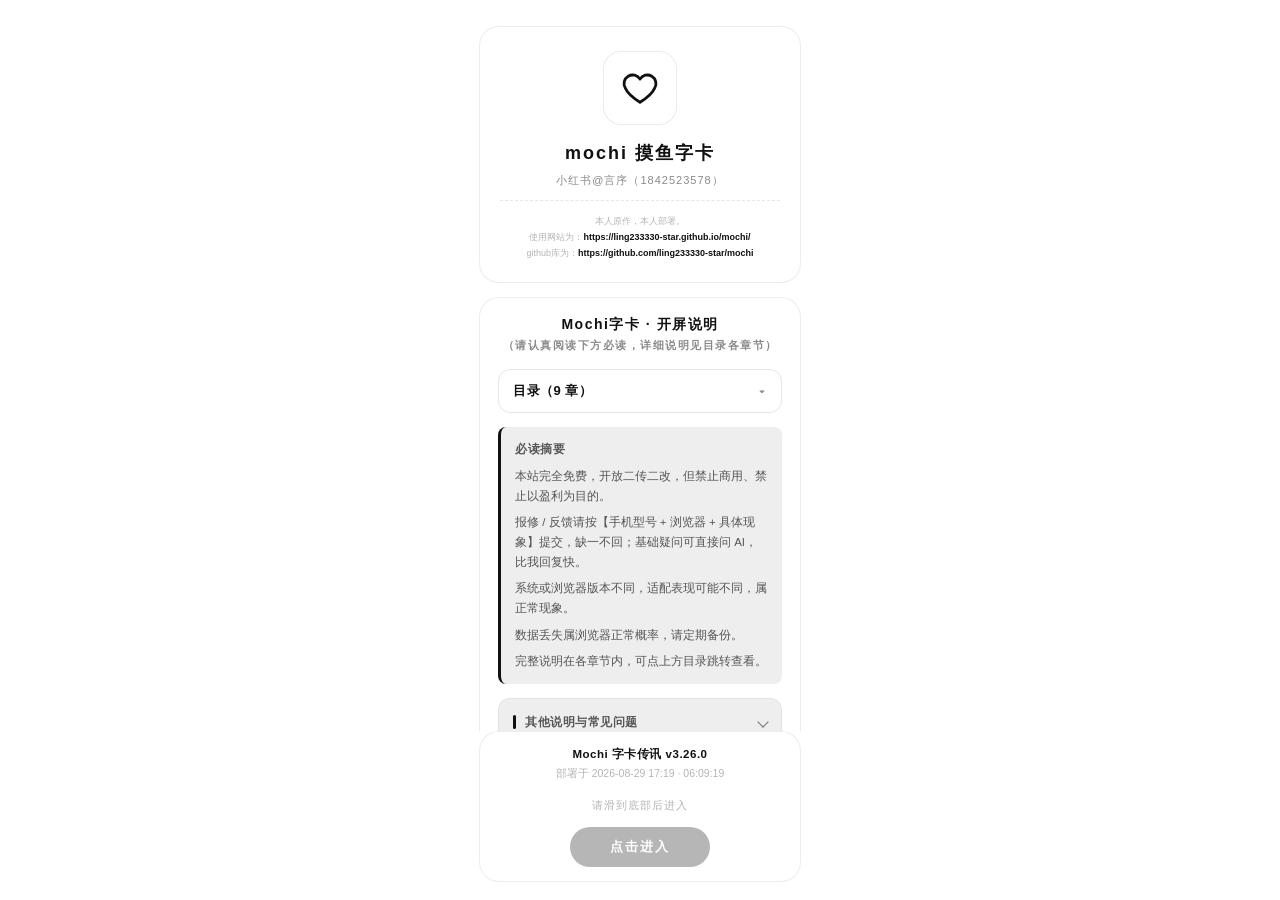
==== index.html @ abe901f8 "初始版本" ====
<!DOCTYPE html>
<html lang="zh-CN">
<head>
<meta charset="UTF-8">
<meta name="viewport" content="width=device-width, initial-scale=1.0, maximum-scale=1.0, user-scalable=no, viewport-fit=cover, interactive-widget=resizes-visual">
<title>Mochi 字卡传讯</title>
<meta name="description" content="情侣专属的摸鱼字卡聊天模拟器">
<meta name="theme-color" content="#111111">
<link rel="manifest" href="./manifest.json">
<!-- v3.5.158：站点图标用带 mochi 字母的 icon-512——Chrome 安卓通知左侧小图标取自站点图标 -->
<link rel="icon" type="image/png" sizes="512x512" href="./icon-512.png">
<link rel="icon" type="image/png" sizes="192x192" href="./icon-192.png">
<link rel="apple-touch-icon" href="./icon-180.png">
<meta name="apple-mobile-web-app-capable" content="yes">
<meta name="mobile-web-app-capable" content="yes">
<meta name="apple-mobile-web-app-status-bar-style" content="black-translucent">
<meta name="apple-mobile-web-app-title" content="Mochi">
<meta name="format-detection" content="telephone=no,address=no,email=no">
<!-- v3.6.x：全局无 Referer——网易云外链（music.163.com/song/media/outer/url）
     对带 Referer 的请求返回 403（防盗链），移动端 WebView/Edge 对
     audio.referrerPolicy 属性支持不完整，页面级 meta 是更可靠的保证 -->
<meta name="referrer" content="no-referrer">
<script>try{if(localStorage.getItem('xy-home-v2:theme-mode')==='dark')document.documentElement.setAttribute('data-theme','dark');}catch(e){}</script>
<style>
* { margin:0; padding:0; box-sizing:border-box; -webkit-tap-highlight-color:transparent; }
:root {
--ink:#111111; --muted:#8a8a8a; --line:#e6e6e6;
--page-bg:#e9e9e9; --page-bg-grad:#f6f6f6;
--phone-bg-a:#ffffff; --phone-bg-b:#f2f2f2; --phone-inset:#e8e8e8;
--card-bg:#ffffff; --card-bg-97:rgba(255,255,255,.97); --card-border:rgba(0,0,0,.1); --card-shadow:rgba(0,0,0,.04);
--input-bg:#ffffff; --input-border:#e0e0e0; --input-focus-border:#999;
--btn-bg:#111111; --btn-ink:#ffffff; --btn-cancel-bg:#eeeeee; --btn-cancel-ink:#555555;
--overlay-bg:rgba(0,0,0,.35); --static-bg:rgba(0,0,0,.04); --track-bg:#e0e0e0;
--hint-ink:#b5b5b5; --soft-ink:#555555; --pill-border:#ddd;
--danger-soft:#fff5f5; --danger-ink:#a32d2d;
--glass-bg:rgba(255,255,255,.92);
--bg-a:#ffffff; --bg-b:#ffffff;
--shadow-strong:rgba(0,0,0,.12);
--desk-font-scale:1;
--desk-card-scale:1;
}
[data-theme="dark"] {
--ink:#f0f0f0; --muted:#8a8a8a; --line:#333333;
--page-bg:#0c0c0c; --page-bg-grad:#1a1a1a;
--phone-bg-a:#1c1c1c; --phone-bg-b:#0e0e0e; --phone-inset:rgba(255,255,255,.08);
--card-bg:#1e1e1e; --card-bg-97:rgba(30,30,30,.97); --card-border:rgba(255,255,255,.1); --card-shadow:rgba(0,0,0,.4);
--input-bg:#2a2a2a; --input-border:#3a3a3a; --input-focus-border:#666;
--btn-bg:#f0f0f0; --btn-ink:#111111; --btn-cancel-bg:#2a2a2a; --btn-cancel-ink:#aaaaaa;
--overlay-bg:rgba(0,0,0,.6); --static-bg:rgba(255,255,255,.06); --track-bg:#3a3a3a;
--hint-ink:#666666; --soft-ink:#aaaaaa; --pill-border:#3a3a3a;
--danger-soft:rgba(163,45,45,.18); --danger-ink:#ef9a9a;
--glass-bg:rgba(30,30,30,.92);
--bg-a:#1c1c1c; --bg-b:#0e0e0e;
--shadow-strong:rgba(0,0,0,.5);
}
html,body { overflow-x:hidden;
min-height:100vh;
font-family:'PingFang SC','Microsoft YaHei',-apple-system,sans-serif;
background:radial-gradient(80% 60% at 50% 0%, var(--page-bg-grad) 0%, transparent 60%), var(--page-bg);
display:flex; align-items:center; justify-content:center;
color:var(--ink);
-webkit-text-size-adjust:100%; text-size-adjust:100%;
overscroll-behavior:none;
}
body {
height:100vh;
overflow: hidden;
padding-top: calc(env(safe-area-inset-top) + 20px);
padding-bottom: env(safe-area-inset-bottom);
padding-left:24px;
padding-right:24px;
box-sizing:border-box;
margin:0;
}
.splash {
position:fixed; inset:0; z-index:999;
background:var(--card-bg);
display:flex; flex-direction:column; align-items:center;
transition:opacity .4s ease;
}
.splash.hide { opacity:0; pointer-events:none; display:none; }
.splash-box {
flex:1; min-height:0; width:100%; overflow-y:auto;
display:flex; flex-direction:column; align-items:center;
box-sizing:border-box; text-align:center; padding:26px 20px 12px;
scrollbar-width:none; -ms-overflow-style:none;
}
.splash-box::-webkit-scrollbar { display:none; }
.splash-brandcard {
width:min(322px, 100%); box-sizing:border-box;
padding:24px 20px 20px;
background:var(--card-bg); border:1px solid rgba(0,0,0,.07);
border-radius:20px;
display:flex; flex-direction:column; align-items:center;
animation:splash-fade-up .6s ease .04s backwards;
}
.splash-brandcard .splash-logo {
width:74px; height:74px; margin:0 auto 16px;
border-radius:18px;
background:var(--card-bg); border:1px solid rgba(0,0,0,.08);
display:flex; align-items:center; justify-content:center;
animation:splash-pop .7s ease .1s backwards;
}
.splash-logo svg { width:38px; height:38px; }
.splash-title { font-size:18px; font-weight:800; letter-spacing:2px; color:var(--ink); }
.splash-brand { margin-top:8px; font-size:11px; color:var(--muted); letter-spacing:1px; }
.splash-source { margin-top:12px; padding-top:12px; border-top:1px dashed var(--line); text-align:center; width:100%; }
.splash-source-line { font-size:9px; color:var(--hint-ink); line-height:1.8; letter-spacing:0; white-space:nowrap; }
.splash-source-url { color:var(--ink); font-weight:600; }
.splash-footcard {
width:min(322px, 100%); box-sizing:border-box;
padding:14px 18px calc(14px + var(--mochi-safe-bottom,env(safe-area-inset-bottom,0px)));
background:var(--card-bg); border:1px solid rgba(0,0,0,.07);
border-radius:20px;
display:flex; flex-direction:column; align-items:center;
margin-bottom:calc(var(--mochi-safe-bottom,env(safe-area-inset-bottom,0px)) + 18px);
animation:splash-fade-up .6s ease .4s backwards;
}
.splash-ver {
display:flex; flex-direction:column; align-items:center; gap:3px;
line-height:1.5;
}
.splash-ver .sv-app { font-size:11.5px; font-weight:700; color:var(--ink); letter-spacing:.5px; }
.splash-ver .sv-deploy { font-size:10.5px; color:var(--hint-ink); }
.splash-notice {
margin:14px auto 0; width:min(322px, 100%); text-align:left;
background:var(--card-bg); border:1px solid rgba(0,0,0,.07);
border-radius:20px; padding:18px 18px 20px;
animation:splash-fade-up .6s ease .32s backwards;
}
.splash-notice-title { font-size:14px; font-weight:800; color:var(--ink); text-align:center; margin-bottom:5px; letter-spacing:1.5px; }
.splash-notice-sub { font-size:10.5px; font-weight:600; color:var(--muted); text-align:center; margin-bottom:16px; letter-spacing:1.5px; }
.splash-notice-list p { font-size:11.5px; line-height:1.75; color:var(--soft-ink); }
.splash { --sp-ink:#111111; --sp-soft:rgba(17,17,17,.07); }
[data-theme="dark"] .splash { --sp-ink:#e8e8e8; --sp-soft:rgba(255,255,255,.09); }
.splash-tip {
margin:0 0 12px; padding:10px 14px 11px 16px;
background:var(--sp-soft); border-left:3px solid var(--sp-ink); border-radius:8px;
}
.splash-tip p { color:var(--soft-ink); line-height:1.75; }
.splash-tip p + p { margin-top:6px; }
.splash-tip .splash-tip-h { color:var(--ink); font-weight:800; font-size:12px; }
.splash-summary {
margin:0 0 14px; padding:12px 14px 13px 14px;
background:var(--sp-soft); border-left:3px solid var(--sp-ink); border-radius:8px;
}
.splash-summary-title { font-size:12px; font-weight:800; color:var(--ink); margin-bottom:7px; letter-spacing:.6px; }
.splash-summary p { font-size:11.5px; line-height:1.75; color:var(--soft-ink); }
.splash-summary p + p { margin-top:6px; }
.splash-sec-wrap { counter-reset: notice; }
.splash-sec-wrap + .splash-sec-wrap { margin-top:12px; }
.splash-toc {
margin:0 0 14px;
border:1px solid var(--line); border-radius:12px; overflow:hidden;
background:var(--card-bg);
}
.splash-toc-head {
display:flex; align-items:center; justify-content:space-between; gap:8px;
width:100%; padding:12px 14px;
font-size:13px; font-weight:800; letter-spacing:.5px;
color:var(--ink); background:transparent; border:0; text-align:left;
cursor:pointer; user-select:none; -webkit-tap-highlight-color:transparent;
transition:background .2s ease;
}
.splash-toc-head:active { background:var(--sp-soft); }
.splash-toc-chev {
display:inline-block; width:auto; padding:2px 2px 0; text-align:center;
font-size:11px; line-height:1; color:var(--muted); transition:transform .25s ease;
}
.splash-toc.open .splash-toc-chev { transform:rotate(180deg); }
.splash-toc-body { display:none; border-top:1px solid var(--line); counter-reset: toc; }
.splash-toc.open .splash-toc-body { display:block; }
.splash-toc-chip {
display:flex; align-items:center; gap:10px;
width:100%; padding:11px 14px;
font-size:12px; font-weight:700; line-height:1.2; letter-spacing:.4px;
color:var(--muted); background:transparent; border:0; border-bottom:1px solid var(--line);
text-align:left; cursor:pointer; user-select:none; -webkit-tap-highlight-color:transparent;
transition:color .2s ease, background .2s ease;
}
.splash-toc-chip::before {
counter-increment:toc; content:counter(toc, decimal-leading-zero);
display:inline-block; min-width:20px;
font-size:10px; font-weight:800; letter-spacing:0; color:var(--hint-ink);
font-variant-numeric:tabular-nums;
}
.splash-toc-chip:last-child { border-bottom:0; }
.splash-toc-chip:active { background:var(--sp-soft); }
.splash-toc-chip.active { color:var(--ink); font-weight:800; background:var(--sp-soft); }
.splash-toc-chip.active::before { color:var(--sp-ink); }
.splash-sec-collapsible {
border-radius:12px; overflow:hidden;
background:var(--sp-soft); border:1px solid rgba(0,0,0,.05);
scroll-margin-top:10px; }
[data-theme="dark"] .splash-sec-collapsible { border-color:rgba(255,255,255,.06); }
.splash-sec-collapsible .splash-sec {
margin:0; padding:13px 14px; cursor:pointer; user-select:none; -webkit-tap-highlight-color:transparent;
}
.splash-sec-collapsible .splash-sec::after {
content:""; margin-left:auto;
width:7px; height:7px; border-right:1.5px solid var(--sp-ink);
border-bottom:1.5px solid var(--sp-ink);
transform:rotate(-45deg); transition:transform .2s ease;
flex-shrink:0; opacity:.55;
}
.splash-sec-collapsible.is-collapsed .splash-sec-content { display:none; }
.splash-sec-collapsible:not(.is-collapsed) .splash-sec::after { transform:rotate(45deg); }
.splash-sec-collapsible .splash-sec-content {
padding:4px 16px 14px;
background:var(--card-bg);
border-top:1px solid rgba(127,127,127,.1);
}
.splash-sec {
display:flex; align-items:center; gap:9px;
margin-bottom:9px; font-size:13px; font-weight:800; color:var(--ink); letter-spacing:.5px;
}
.splash-sec::before { content:""; width:3px; height:14px; border-radius:2px; background:var(--sp-ink); flex-shrink:0; }
.splash-sub { margin:12px 0 6px; font-size:11.5px; font-weight:800; color:var(--ink); letter-spacing:.5px; }
.splash-item { counter-increment:notice; position:relative; padding-left:23px; margin-bottom:9px; line-height:1.75; }
.splash-item:last-child { margin-bottom:0; }
.splash-item::before {
content:counter(notice);
position:absolute; left:0; top:2px;
min-width:17px; height:17px; line-height:16px; text-align:center;
box-sizing:border-box; padding:0 2px; border-radius:9px;
background:var(--sp-soft); color:var(--sp-ink);
font-size:10px; font-weight:800;
}
.splash-bullet { position:relative; padding-left:23px; margin-bottom:6px; line-height:1.7; }
.splash-bullet::before {
content:"·"; position:absolute; left:8px; top:-1px;
font-size:15px; font-weight:800; color:var(--sp-ink); line-height:1.6;
}
.splash-enter {
display:inline-block; margin-top:14px; padding:11px 40px;
background:var(--btn-bg); color:var(--btn-ink); font-size:13px; font-weight:700;
border-radius:99px; letter-spacing:2px; cursor:pointer;
-webkit-tap-highlight-color:transparent; user-select:none;
box-shadow:0 3px 10px rgba(0,0,0,.12);
transition:opacity .35s ease, transform .12s ease;
}
.splash-enter:active { opacity:.75; transform:scale(.97); }
.splash-enter.is-disabled { opacity:.3; box-shadow:none; pointer-events:none; }
.splash-enter[hidden] { display:none; }
.splash-enter-hint {
margin-top:16px; font-size:11px; color:var(--hint-ink); letter-spacing:1px;
}
.splash-enter-hint[hidden] { display:none; }
.splash-btns {
display:flex; align-items:center; justify-content:center; gap:10px;
margin-top:14px;
}
.splash-btns .splash-enter { margin-top:0; }
.splash-loading {
margin-top:16px; font-size:12px; color:var(--hint-ink); letter-spacing:1px;
}
.splash-loading[hidden] { display:none; }
@keyframes splash-pop {
0% { transform:scale(.8); opacity:0; }
100% { transform:scale(1); opacity:1; }
}
@keyframes splash-fade-up {
0% { opacity:0; transform:translateY(14px); }
100% { opacity:1; transform:translateY(0); }
}
.phone {
box-sizing:border-box;
width:390px; max-width:100vw; flex-shrink:0; position:relative;
height:min(844px, calc(100dvh - 48px));
height:min(844px, calc(100vh - 48px));
border-radius:44px; padding:16px 18px 18px;
display:flex; flex-direction:column; overflow:hidden;
box-shadow:0 30px 70px rgba(0,0,0,.1), inset 0 0 0 1px var(--phone-inset);
background:
linear-gradient(168deg, var(--bg-a, #ffffff) 0%, var(--bg-b, #f2f2f2) 100%);
}
@media (max-width: 900px) {
html, body { padding:0; min-height:100vh; min-height:100svh; min-height:100dvh; }
.phone {
box-sizing:border-box;
width:100vw; height:100vh; height:100svh; height:100dvh;
border-radius:0; box-shadow:none;
padding:0 18px 18px;
}
.statusbar {
padding-top:max(calc(14px + env(safe-area-inset-top, 0px)), 14px);
padding-bottom:10px;
}
}
html.force-mobile, html.force-mobile body { padding:0; min-height:100vh; min-height:100svh; min-height:100dvh; }
html.force-mobile .phone {
box-sizing:border-box;
width:100vw; height:100vh; height:100svh; height:100dvh;
border-radius:0; box-shadow:none;
padding:0 18px 18px;
}
html.force-mobile .statusbar {
padding-top:max(calc(14px + env(safe-area-inset-top, 0px)), 14px);
padding-bottom:10px;
}
html.force-mobile .phone input:not([readonly]):not([type="checkbox"]):not([type="radio"]):not([type="range"]):not([type="file"]):not([type="color"]):not([type="hidden"]):not([type="date"]):not([type="time"]):not([type="datetime-local"]):not([type="month"]):not([type="week"]):not([type="button"]):not([type="submit"]):not([type="reset"]),
html.force-mobile .phone textarea:not([readonly]),
html.force-mobile .phone select,
html.force-mobile .phone [contenteditable="true"] { font-size:16px; }
html.force-mobile, html.force-mobile body, html.force-mobile * { touch-action: manipulation; }
html.force-mobile, html.force-mobile body, html.force-mobile .phone, html.force-mobile img { -webkit-touch-callout:none; }
html.force-mobile .tabbar { margin-bottom:var(--mochi-safe-bottom,env(safe-area-inset-bottom,0px)); }
html.force-mobile .phone .page.full .chat-input-row {
margin: 0; border-radius: 0;
border-left: none; border-right: none; border-bottom: none;
padding-left: 12px; padding-right: 12px; padding-top: 10px;
padding-bottom: calc(10px + var(--mochi-safe-bottom,env(safe-area-inset-bottom,0px)));
}
html.force-mobile .phone .page.full .chat-head { padding-top: calc(10px + env(safe-area-inset-top, 0px)); }
html.force-mobile .phone .page.full { padding-bottom: 0; }
html.force-mobile #page-chat { background: var(--page-bg-grad); }
html.force-mobile button, html.force-mobile .app, html.force-mobile .set-row,
html.force-mobile .tab, html.force-mobile .msg, html.force-mobile .feed-post,
html.force-mobile .mail-item { -webkit-tap-highlight-color:transparent; }
html.force-mobile .page-slide,
html.force-mobile .deco-widget, html.force-mobile .mini-card, html.force-mobile .checkin,
html.force-mobile .weekend-box, html.force-mobile .music-widget,
html.force-mobile .memo-card, html.force-mobile .mood-card, html.force-mobile .week-card,
html.force-mobile .desk-period, html.force-mobile .app-grid, html.force-mobile .mini-row { zoom:1; }
.fs-active .phone, .fs-css-active .phone {
width:100vw; height:100vh; height:100svh; height:100dvh;
max-width:none; border-radius:0; box-shadow:none;
padding:0 18px 18px;
}
@media (display-mode: fullscreen) {
.phone {
width:100vw; height:100vh; height:100svh; height:100dvh;
max-width:none; border-radius:0; box-shadow:none;
padding:0 18px 18px;
}
}
html.ios-vv-fit:not(.ios-pwa-standalone) .phone,
html.tablet.ios-vv-fit:not(.ios-pwa-standalone) .phone { height:var(--mochi-ios-h, 100dvh); }
.ios-pwa-standalone .phone,
html.tablet.ios-pwa-standalone .phone { height:100vh; }
html.ios-pwa-standalone,
html.ios-pwa-standalone body { background: var(--bg-b); }
@media (display-mode: standalone) {
html, body { background: var(--bg-b); }
}
@media (max-width: 900px) {
.phone input:not([readonly]):not([type="checkbox"]):not([type="radio"]):not([type="range"]):not([type="file"]):not([type="color"]):not([type="hidden"]):not([type="date"]):not([type="time"]):not([type="datetime-local"]):not([type="month"]):not([type="week"]):not([type="button"]):not([type="submit"]):not([type="reset"]),
.phone textarea:not([readonly]),
.phone select,
.phone [contenteditable="true"] {
font-size:16px;
}
html, body, * { touch-action: manipulation; }
html, body, .phone, img { -webkit-touch-callout:none; }
}
@media (max-width: 900px) {
.tabbar {
margin-bottom:var(--mochi-safe-bottom,env(safe-area-inset-bottom,0px));
}
.phone .page.full .chat-input-row {
margin: 0;
border-radius: 0;
border-left: none; border-right: none; border-bottom: none;
padding-left: 12px; padding-right: 12px;
padding-top: 10px;
padding-bottom: calc(10px + var(--mochi-safe-bottom,env(safe-area-inset-bottom,0px)));
}
.phone .page.full .chat-head { padding-top: calc(10px + env(safe-area-inset-top, 0px)); }
.phone .page.full { padding-bottom: 0; }
#page-chat { background: var(--page-bg-grad); }
}
@media (display-mode: fullscreen) {
.phone .page.full .chat-head { padding-top: max(env(safe-area-inset-top, 0px), 12px); }
.phone .page.full .gs-title, .phone .page.full .card-tabs,
.phone .page.full .div-h-title, .phone .page.full .stats-top-name { padding-top: max(env(safe-area-inset-top, 0px), 12px); }
}
.fs-active .phone .page.full .chat-head { padding-top: max(env(safe-area-inset-top, 0px), 12px); }
.fs-active .phone .page.full .gs-title, .fs-active .phone .page.full .card-tabs,
.fs-active .phone .page.full .div-h-title, .fs-active .phone .page.full .stats-top-name { padding-top: max(env(safe-area-inset-top, 0px), 12px); }
@media (max-width: 900px) {
.ios-fs-active .phone { padding-top: max(env(safe-area-inset-top, 0px), 12px); }
.ios-fs-active .phone .statusbar { display: none; }
}
@media (max-width: 900px) {
.fs-css-active .phone { padding-top: max(env(safe-area-inset-top, 0px), 12px); }
}
html.tablet body { padding:0; }
html.tablet .phone {
width:min(640px, 100vw); max-width:none; flex-shrink:0;
height:100vh; height:100svh; height:100dvh;
border-radius:0; box-shadow:none;
padding:0 18px 18px;
}
html.tablet .phone.no-statusbar { padding:0; }
html.tablet .statusbar {
padding-top:max(calc(14px + env(safe-area-inset-top, 0px)), 14px);
padding-bottom:10px;
}
html.tablet.fs-active .phone, html.tablet.fs-css-active .phone { width:100vw; max-width:none; }
@media (display-mode: fullscreen) { html.tablet .phone { width:100vw; max-width:none; } }
html.tablet.ios-fs-active .phone { padding-top:max(env(safe-area-inset-top, 0px), 12px); }
html.tablet .phone .page.full .chat-input-row {
margin:0; border-radius:0;
border-left:none; border-right:none; border-bottom:none;
padding-left:12px; padding-right:12px;
padding-top:10px;
padding-bottom:calc(10px + var(--mochi-safe-bottom,env(safe-area-inset-bottom,0px)));
}
html.tablet .phone .page.full .chat-head { padding-top:calc(10px + env(safe-area-inset-top, 0px)); }
html.tablet .phone .page.full { padding-bottom:0; }
html.tablet #page-chat { background:var(--page-bg-grad); }
html.tablet .tabbar { margin-bottom:var(--mochi-safe-bottom,env(safe-area-inset-bottom,0px)); }
html.tablet .page-slide { zoom:1; }
html.tablet .deco-widget, html.tablet .mini-card, html.tablet .checkin,
html.tablet .weekend-box, html.tablet .music-widget, html.tablet .memo-card,
html.tablet .mood-card, html.tablet .week-card, html.tablet .desk-period, html.tablet .app-grid, html.tablet .mini-row { zoom:1; }
html.tablet .app .app-ico { width:64px; height:64px; }
html.tablet .app .app-name { font-size:12px; }
html.tablet .msg:not(.msg-ask):not(.msg-center) { max-width:70%; }
html.tablet .modal { width:min(320px, 82vw); }
html.tablet .phone input:not([readonly]):not([type="checkbox"]):not([type="radio"]):not([type="range"]):not([type="file"]):not([type="color"]):not([type="hidden"]):not([type="date"]):not([type="time"]):not([type="datetime-local"]):not([type="month"]):not([type="week"]):not([type="button"]):not([type="submit"]):not([type="reset"]),
html.tablet .phone textarea:not([readonly]),
html.tablet .phone select,
html.tablet .phone [contenteditable="true"] { font-size:16px; }
html.tablet, html.tablet * { touch-action:manipulation; }
html.tablet body, html.tablet .phone, html.tablet img { -webkit-touch-callout:none; }
@media (orientation: landscape) and (min-width: 1024px) {
html.tablet .phone { width:min(820px, 100vw); }
html.tablet .msg:not(.msg-ask):not(.msg-center) { max-width:min(70%, 460px); }
html.tablet .modal { width:min(360px, 82vw); }
}
.cc-import-progress {
position:fixed; inset:0; z-index:99999;
background:rgba(0,0,0,.45);
display:flex; align-items:center; justify-content:center;
}
.cc-import-progress[hidden] { display:none; }
.cc-ip-box {
width:min(280px, 84vw); background:var(--card-bg); border-radius:18px;
padding:22px 20px 18px; text-align:center;
box-shadow:0 20px 50px rgba(0,0,0,.18);
}
.cc-ip-title { font-size:15px; font-weight:700; margin-bottom:12px; }
.cc-ip-bar {
height:8px; border-radius:99px; background:var(--track-bg); overflow:hidden; margin:14px 0 10px;
}
.cc-ip-fill {
height:100%; width:0%; border-radius:99px; background:var(--btn-bg);
transition:width .25s ease;
}
.cc-ip-sub { font-size:12px; color:var(--muted); min-height:16px; }
@media (max-width: 900px) {
button, .app, .set-row, .tab, .msg, .feed-post, .mail-item {
-webkit-tap-highlight-color:transparent;
}
}
body.scroll-lock { overflow:hidden; }
body.scroll-lock .page { overflow:hidden; }
.ce-box {
white-space:pre-wrap; word-break:break-word; outline:none;
caret-color:var(--ink); line-height:1.5;
}
.ce-box:empty::before {
content:attr(data-ph); color:var(--hint-ink); pointer-events:none;
}
input.ce-ghost, textarea.ce-ghost {
position:absolute; width:1px !important; height:1px !important; opacity:0;
pointer-events:none; padding:0; border:0;
}
#tc-mask, #call-mask, #feed-notice-panel, #poke-card, #emoji-panel, #chat-ask-panel, #qa-mask {
overscroll-behavior:contain;
}
.glass {
background: var(--glass-bg);
border: 1px solid var(--card-border);
box-shadow: 0 2px 8px var(--card-shadow);
}
.app-ico svg, .deco-avatar .ring svg, .chat-item .av svg, .chat-search svg,
.ch-back svg, .set-row .ico svg, .set-row .arrow svg, .msg-av svg,
.mw-btn, .mw-heart {
stroke: var(--ink);
}
.mw-bars { fill: var(--ink); }
.statusbar {
display:flex; align-items:center; justify-content:space-between;
padding:4px 4px 12px; font-size:13px; font-weight:600; z-index:2;
}
.statusbar .brand { font-weight:800; letter-spacing:.5px; }
.statusbar .sb-right { display:flex; align-items:center; gap:8px; }
.statusbar .icons { display:flex; gap:6px; align-items:center; }
.page { flex:1; display:flex; flex-direction:column; overflow-y:auto; z-index:2; padding-bottom:4px; }
.page[hidden] { display:none; }
.app[hidden] { display:none !important; }
.modal-mask {
position:absolute; inset:0; z-index:90;
background:var(--overlay-bg);
display:flex; align-items:center; justify-content:center;
}
.modal-mask[hidden] { display:none; }
.modal {
width:min(272px, 82vw);
max-height: min(78vh, calc(100% - 24px));
overflow-y:auto;
background:var(--card-bg-97);
border:1px solid var(--card-border);
border-radius:22px; padding:18px 18px 16px;
box-shadow:0 20px 50px var(--shadow-strong);
}
.modal-title { font-size:15px; font-weight:700; margin-bottom:12px; }
.modal-input {
width:100%; border:1px solid var(--input-border); border-radius:12px;
padding:10px 12px; font-size:14px; font-family:inherit;
outline:none; background:var(--input-bg); color:var(--ink);
}
.modal-input:focus { border-color:var(--input-focus-border); }
.modal-input[hidden] { display:none; }
.modal-textarea {
width:100%; border:1px solid var(--input-border); border-radius:12px;
padding:10px 12px; font-size:13px; font-family:inherit;
outline:none; background:var(--input-bg); color:var(--ink);
resize:vertical; min-height:64px; line-height:1.6;
}
.modal-textarea[hidden] { display:none; }
.modal-textarea:focus { border-color:var(--input-focus-border); }
.modal-textarea.ce-box {
max-height:38vh;
overflow-y:auto;
-webkit-overflow-scrolling:touch;
overscroll-behavior:contain;
}
.modal, .modal-textarea.ce-box {
scrollbar-width:none; -ms-overflow-style:none;
}
.modal::-webkit-scrollbar, .modal-textarea.ce-box::-webkit-scrollbar { display:none; }
.modal.modal--big { width:min(330px, 94vw); }
.modal.modal--big .modal-textarea,
.modal.modal--big .modal-textarea.ce-box { max-height:52vh; }
.modal-swatches { display:flex; flex-wrap:wrap; gap:12px; margin-top:4px; }
.modal-swatches[hidden] { display:none; }
.modal-pills { display:flex; flex-wrap:wrap; gap:8px; margin-top:4px; }
.modal-pills[hidden] { display:none; }
.modal-slider { margin-top:6px; }
.modal-slider[hidden] { display:none; }
.ms-head { display:flex; justify-content:space-between; align-items:center; margin-bottom:2px; }
.ms-label { font-size:12px; color:var(--muted); }
.ms-val { font-size:13px; font-weight:700; color:var(--ink); min-width:40px; text-align:right; }
.ms-range {
width:100%; margin:6px 0; -webkit-appearance:none; appearance:none;
height:4px; border-radius:99px; background:var(--track-bg); outline:none;
}
.ms-range::-webkit-slider-thumb {
-webkit-appearance:none; appearance:none; width:22px; height:22px; border-radius:50%;
background:var(--btn-bg); border:3px solid var(--card-bg); box-shadow:0 1px 5px rgba(0,0,0,.3); cursor:pointer;
}
.ms-range::-moz-range-thumb {
width:16px; height:16px; border-radius:50%; background:var(--btn-bg);
border:3px solid var(--card-bg); box-shadow:0 1px 5px rgba(0,0,0,.3); cursor:pointer;
}
.ms-preview {
display:flex; align-items:center; gap:12px; margin-top:10px;
padding:10px 14px; background:var(--static-bg); border-radius:14px;
}
.ms-preview[hidden] { display:none; }
.ms-ico {
width:52px; height:52px; flex-shrink:0;
background:var(--glass-bg); border:1px solid var(--card-border);
box-shadow:0 3px 8px rgba(0,0,0,.08);
}
.ms-preview-txt { font-size:12px; color:var(--muted); }
.pill {
padding:8px 16px; font-size:13px; border-radius:99px;
border:1px solid var(--pill-border); background:var(--card-bg); color:var(--soft-ink);
cursor:pointer; font-family:inherit; font-weight:600;
}
.pill.on { background:var(--card-bg); color:var(--ink); border-color:var(--btn-bg); }
.sw {
width:42px; height:42px; border-radius:50%; cursor:pointer;
border:2px solid transparent; box-shadow:0 2px 6px rgba(0,0,0,.1);
}
.sw:hover { transform:scale(1.1); }
.sw.on { border-color:var(--ink); }
.modal-custom {
display:block; margin:12px auto 0; padding:6px 18px;
font-size:12px; color:var(--muted); background:transparent;
border:1px solid var(--pill-border); border-radius:99px; cursor:pointer; font-family:inherit;
}
.modal-custom:hover { color:var(--ink); border-color:#bbb; }
.modal-custom.on { color:var(--ink); border-color:var(--ink); }
.modal-custom[hidden] { display:none; }
.modal-btns { display:flex; gap:10px; margin-top:16px; }
.modal-btn {
flex:1; border:none; border-radius:12px; padding:11px;
font-size:14px; font-family:inherit; cursor:pointer;
}
.modal-btn.cancel { background:var(--btn-cancel-bg); color:var(--btn-cancel-ink); }
.modal-btn.ok { background:var(--btn-bg); color:var(--btn-ink); font-weight:600; }
.modal-btn.copy { background:var(--btn-bg); color:var(--btn-ink); font-weight:600; }
.modal-btn[hidden] { display:none; }
.page { scrollbar-width:none; -ms-overflow-style:none; }
.page::-webkit-scrollbar { display:none; }
.modal-select {
width:100%; border:1px solid var(--input-border); border-radius:12px;
padding:11px 13px; font-size:13px; font-family:inherit; background:var(--input-bg); color:var(--ink);
outline:none; margin-top:4px;
}
.modal-select[hidden] { display:none; }
.modal-select:focus { border-color:var(--input-focus-border); }
.modal-file {
display:block; margin:10px auto 0; padding:6px 16px;
font-size:12px; color:var(--soft-ink); background:transparent;
border:1px solid var(--pill-border); border-radius:10px; cursor:pointer; font-family:inherit;
}
.modal-file:hover { border-color:#999; color:var(--ink); }
.modal-file[hidden] { display:none; }
.modal-static {
font-size:14px; line-height:1.7; color:var(--ink);
background:var(--static-bg); border-radius:12px; padding:12px 14px;
margin-bottom:14px; white-space:pre-wrap; word-break:break-word;
}
.modal-static[hidden] { display:none; }
.pwa-install {
position:fixed; right:16px; bottom:calc(16px + var(--mochi-safe-bottom,env(safe-area-inset-bottom,0px))); z-index:900;
display:flex; align-items:center; gap:6px;
background:var(--btn-bg); color:var(--btn-ink); border:none; border-radius:99px;
padding:11px 18px; font-size:13px; font-family:inherit; font-weight:600;
cursor:pointer; box-shadow:0 6px 20px rgba(0,0,0,.25);
}
.pwa-install svg { width:16px; height:16px; }
.pwa-install[hidden] { display:none; }
.pwa-ios-hint {
position:fixed; right:16px; bottom:calc(16px + var(--mochi-safe-bottom,env(safe-area-inset-bottom,0px))); z-index:900;
background:rgba(17,17,17,.92); color:#fff; border-radius:14px;
padding:12px 16px; font-size:12px; line-height:1.5; max-width:240px;
box-shadow:0 6px 20px rgba(0,0,0,.25); cursor:pointer;
}
.pwa-ios-hint[hidden] { display:none; }
.ver-update-bar {
position:fixed; top:0; left:0; right:0; z-index:998;
display:flex; align-items:center; justify-content:center; gap:10px;
padding:10px 14px;
padding-top:calc(10px + env(safe-area-inset-top, 0px));
background:rgba(17,17,17,.94); color:#fff; font-size:13px;
box-shadow:0 4px 16px rgba(0,0,0,.25);
}
.ver-update-bar[hidden] { display:none; }
.ver-update-bar .vub-txt { font-weight:600; }
.ver-update-bar .vub-act {
flex-shrink:0; padding:5px 14px; border-radius:99px;
background:var(--card-bg); color:var(--ink); font-weight:700; cursor:pointer;
-webkit-tap-highlight-color:transparent;
}
.ver-update-bar .vub-act:active { opacity:.8; }
.poke-card-scroll, .tc-body, .mg-list, .emoji-groups,
.card-list, .mem-scroll, .cal-scroll, .div-scroll, .gs-scroll,
.chat-search, .fav-list, .feed-list, .mail-list, .qa-body,
.sm-list, .music-list, .feed-notice-panel, .feed-comment-panel,
.emoji-panel, #com-sticker-list, .chat-draft-items {
overscroll-behavior: contain;
}
.tc-hint, .tc-q, .tc-opt, .qa-q, .cal-message, .mem-next,
.div-card-meaning, .msg-bubble, .feed-content, .feed-comment,
.mail-body, .tc-li-q, .modal-static {
word-break: break-word;
overflow-wrap: anywhere;
}
.sfx-card .set-row { border-bottom:none; padding-bottom:6px; }
.sfx-presets { display:flex; flex-wrap:wrap; gap:8px; padding:6px 16px 12px; }
.sfx-preset {
padding:6px 13px; border-radius:99px; font-size:12px; font-weight:600;
border:1px solid rgba(0,0,0,.12); background:#fff; color:#444;
font-family:inherit; cursor:pointer; -webkit-tap-highlight-color:transparent;
transition:background .15s ease, color .15s ease, border-color .15s ease;
}
.sfx-preset:active { background:rgba(0,0,0,.07); }
.sfx-preset.on { background:var(--ink); color:#fff; border-color:var(--ink); }
.sfx-tools { display:flex; gap:8px; flex-wrap:wrap; padding:0 16px 14px; }
:root {
--safe-top: env(safe-area-inset-top, 0px);
}
body {
padding-top: var(--safe-top);
}
#app {
padding-top: var(--safe-top);
}
:root {
--widget-bg:#ffffff;
--widget-border:rgba(0,0,0,.1);
--widget-btn:#111111;
--widget-btn-text:#ffffff;
--widget-heart:#111111;
--widget-opacity:1;
--app-ico-radius:18px;
--desk-bg-blur:0px;
--desk-bg-mask-op:0;
--desk-card-radius:20px;
}
.phone-bg-mask {
position:absolute; inset:0; z-index:0; pointer-events:none;
background:rgba(255,255,255,var(--desk-bg-mask-op,0));
border-radius:inherit;
}
.phone-bg-mask.blur-on {
backdrop-filter:blur(var(--desk-bg-blur,0px));
-webkit-backdrop-filter:blur(var(--desk-bg-blur,0px));
}
.page-slide { zoom:var(--desk-font-scale, 1); }
.deco-widget, .mini-row, .checkin, .weekend-box, .music-widget,
.week-card, .desk-period, .app-grid { zoom:var(--desk-card-scale, 1); }
@media (max-width: 900px) {
.page-slide,
.deco-widget, .mini-row, .checkin, .weekend-box, .music-widget,
.week-card, .desk-period, .app-grid { zoom:1; }
}
.deco-widget {
position:relative; height:190px; border-radius:26px;
margin-top:14px; margin-bottom:14px; flex-shrink:0;
background:var(--widget-bg);
border:1px solid var(--widget-border);
box-shadow:0 4px 14px rgba(0,0,0,.05);
display:flex; flex-direction:column; align-items:center; justify-content:center;
padding:14px 16px 12px;
opacity:var(--widget-opacity);
}
.deco-avatars {
display:flex; align-items:center; justify-content:center; gap:22px;
}
.deco-avatar { display:flex; flex-direction:column; align-items:center; gap:8px; cursor:pointer; }
.deco-avatar .ring {
width:80px; height:80px; border-radius:var(--msg-av-radius, 50%);
background:#f5f5f5; border:1px solid rgba(0,0,0,.08);
display:flex; align-items:center; justify-content:center; overflow:hidden;
transition:transform .18s ease;
}
.deco-avatar:active .ring { transform:scale(.95); }
.deco-avatar .ring svg { width:34px; height:34px; }
.deco-avatar .ring img { width:100%; height:100%; object-fit:cover; display:block; border-radius:var(--msg-av-radius, 50%); }
.deco-avatar .lbl {
font-size:11px; color:#666; font-weight:600; letter-spacing:.5px;
background:#fff; border:1px solid rgba(0,0,0,.1);
padding:3px 13px; border-radius:99px; cursor:pointer;
}
.deco-avatar .lbl:hover { background:rgba(0,0,0,.04); }
.deco-heart {
flex-shrink:0;
display:flex; align-items:center; justify-content:center;
color:#111;
}
.deco-heart svg { width:20px; height:20px; }
.deco-love {
margin-top:12px; text-align:center; color:var(--ink);
width:84%;
border-top:1px solid rgba(0,0,0,.1);
padding-top:10px;
line-height:1.6;
display:flex; align-items:baseline; justify-content:center; gap:10px;
}
.deco-love #love-days { font-size:20px; font-weight:800; letter-spacing:1px; white-space:nowrap; }
.deco-love #love-date {
font-size:11px; color:var(--muted); letter-spacing:.5px;
white-space:nowrap; overflow:hidden; text-overflow:ellipsis; min-width:0;
}
.mini-row { display:flex; gap:12px; margin-bottom:14px; flex-shrink:0; }
.mini-card { flex:1; height:92px; overflow:hidden; box-sizing:border-box; border-radius:20px; padding:14px; box-shadow:0 6px 16px rgba(0,0,0,.06); background:var(--widget-bg); opacity:var(--widget-opacity); border:1px solid var(--widget-border); display:flex; flex-direction:column; justify-content:center; }
.mc-top { font-size:11px; color:var(--muted); letter-spacing:1px; }
.mc-b { font-size:13px; font-weight:600; color:var(--ink); margin-top:6px; line-height:1.45; }
.mc-b b { font-size:16px; }
.mini-card .mc-b { white-space:nowrap; overflow:hidden; text-overflow:ellipsis; height:18.85px; line-height:18.85px; }
.mini-card #love-quote {
white-space:normal; display:-webkit-box; -webkit-box-orient:vertical; -webkit-line-clamp:3;
overflow:hidden; text-overflow:clip; height:45px; line-height:15px; margin-top:2px;
}
.mini-card[data-card-bg="fish"] .mc-b {
height:45px; line-height:15px; margin-top:2px; overflow:hidden;
}
.mini-card[data-card-bg="fish"] .mc-b b { line-height:inherit; }
.checkin {
display:flex; align-items:center; gap:10px;
border-radius:18px; padding:12px 14px; margin:0 0 14px; flex-shrink:0;
height:66px; box-sizing:border-box; overflow:hidden;
background:var(--widget-bg);
box-shadow:0 4px 14px rgba(0,0,0,.05);
opacity:var(--widget-opacity);
border:1px solid var(--widget-border);
}
.ck-heart {
width:30px; height:30px; border-radius:50%; flex-shrink:0;
background:var(--widget-heart); color:#fff;
display:flex; align-items:center; justify-content:center; font-size:13px;
}
.ck-txt {
flex:1; font-size:11px; color:#555; font-weight:500; letter-spacing:.5px;
white-space:nowrap; overflow:hidden; text-overflow:ellipsis;
}
.ck-btn {
font-size:12px; font-weight:700; color:var(--widget-btn-text); cursor:pointer;
background:var(--widget-btn); padding:9px 16px; border-radius:99px;
box-shadow:0 3px 8px rgba(0,0,0,.12);
display:inline-flex; align-items:center; min-height:38px; border:none;
font-family:inherit; -webkit-tap-highlight-color:transparent;
}
.ck-btn.done { background:#e2e2e2; color:#777; box-shadow:none; }
.weekend-box {
position:relative; display:flex; align-items:center; justify-content:space-between; gap:8px;
border-radius:16px; padding:9px 12px; margin:0 0 14px; flex-shrink:0;
height:66px; box-sizing:border-box; overflow:hidden;
background:var(--widget-bg);
box-shadow:0 4px 14px rgba(0,0,0,.05);
opacity:var(--widget-opacity);
border:1px solid var(--widget-border);
}
.we-combo {
position:absolute; top:-9px; right:10px;
font-size:10px; font-weight:700; color:#fff; letter-spacing:.5px;
background:#e8533d; padding:2px 8px; border-radius:99px;
box-shadow:0 2px 8px rgba(232,83,61,.4);
opacity:0; transform:translateY(3px) scale(.9); pointer-events:none;
transition:opacity .18s ease, transform .18s ease;
}
.we-combo.on { opacity:1; transform:translateY(0) scale(1); }
.we-left { display:flex; flex-direction:column; gap:0; min-width:0; }
.we-top {
display:flex; align-items:baseline; gap:8px; min-width:0;
line-height:1.2;
}
.we-days { font-size:13px; font-weight:700; color:var(--ink); letter-spacing:.5px; white-space:nowrap; flex-shrink:0; }
.we-sub { font-size:9px; color:var(--muted); letter-spacing:1px; white-space:nowrap; overflow:hidden; text-overflow:ellipsis; min-width:0; }
.we-ta {
display:grid; grid-template-columns:1fr 1fr; gap:2px 16px;
margin-top:1px; font-size:10px; line-height:1.2; color:#555; font-weight:600;
}
.we-ta .pair { display:flex; align-items:baseline; gap:5px; white-space:nowrap; }
.we-ta .pair i { font-style:normal; }
.we-ta .pair b { color:var(--ink); font-size:12px; font-weight:700; }
.we-ta i { font-style:normal; }
.we-sep {
font-style:normal; color:#c9c9c9; font-weight:400;
margin:0 10px; font-size:10px;
}
.we-btn {
flex-shrink:0;
border:none; cursor:pointer; font-family:inherit;
background:var(--widget-btn); color:var(--widget-btn-text); font-size:12px; font-weight:700;
padding:6px 11px; border-radius:99px; box-shadow:0 3px 8px rgba(0,0,0,.25);
display:flex; align-items:center; gap:3px;
}
.we-btn:active { transform:scale(.95); }
.we-btn b { font-size:13px; }
.app-grid { display:grid; grid-template-columns:repeat(4,1fr); gap:14px 8px; padding:2px 8px 6px; }
.app { display:flex; flex-direction:column; align-items:center; gap:8px; cursor:pointer; }
.app .app-ico {
width:min(58px, 21vw); height:min(58px, 21vw); border-radius:var(--app-ico-radius);
background: rgba(255,255,255,.92); border:1px solid rgba(0,0,0,.1);
box-shadow:0 2px 8px rgba(0,0,0,.04);
display:flex; align-items:center; justify-content:center;
transition:transform .18s ease, box-shadow .18s ease;
}
.app:hover .app-ico {
transform:translateY(-2px) scale(1.05);
box-shadow:0 4px 12px rgba(0,0,0,.08);
}
.app .app-ico svg { width:28px; height:28px; stroke:var(--ink); }
.app .app-ico img { width:100%; height:100%; object-fit:cover; border-radius:18px; display:block; }
.app-badge-box { position:relative; }
.app-badge {
position:absolute; top:-5px; right:-6px; min-width:18px; height:18px; padding:0 5px;
background:#fff; color:#333; font-size:10px; font-weight:700; line-height:16px;
text-align:center; border-radius:10px; border:1px solid rgba(0,0,0,.15);
box-shadow:0 1px 4px rgba(0,0,0,.08); box-sizing:border-box;
}
.app-badge[hidden] { display:none; }
.app-grid.editing .app-ico { outline:2px solid var(--ink); outline-offset:3px; }
.app .app-name { font-size:11px; color:var(--ink); letter-spacing:.5px; }
.app .app-name { white-space:nowrap; overflow:hidden; text-overflow:ellipsis; max-width:100%; height:14px; line-height:14px; display:block; }
.page-slide .app[data-desk-widget^="app-"] { align-self:center; margin:8px 0; }
.app-grid { margin-top:0; }
.app-grid.p2-grid { margin-top:0; }
.page-slide > [data-desk-widget]:first-child { margin-top:14px; }
.desktop-pages {
flex:1; min-height:0; display:flex;
overflow-x:auto; overflow-y:hidden;
scroll-snap-type:x mandatory;
-webkit-overflow-scrolling:touch;
scrollbar-width:none; -ms-overflow-style:none;
touch-action:pan-x pan-y;
gap:var(--desk-page-gap, 8px);
}
.desktop-pages::-webkit-scrollbar { display:none; }
.page-slide {
width:100%; flex-shrink:0; height:100%;
scroll-snap-align:start;
overflow-y:auto; scrollbar-width:none; -ms-overflow-style:none;
touch-action:pan-x pan-y;
}
.page-slide::-webkit-scrollbar { display:none; }
#page-phone { position:relative; }
#page-phone { user-select:none; -webkit-user-select:none; -webkit-touch-callout:none; }
.dots {
position:absolute; left:0; right:0; bottom:6px;
display:flex; justify-content:center; gap:8px; padding:0;
}
.dot {
width:7px; height:7px; border-radius:99px; background:rgba(0,0,0,.18); cursor:pointer;
transition:width .25s ease, background .25s ease;
}
.dot.active { width:20px; background:var(--ink); }
.page-slide { padding-bottom:18px; }
.page-slide.desk-page {
display:flex; flex-direction:column;
}
.desk-page-hint {
display:none; margin:auto; text-align:center; color:var(--muted);
font-size:12px; letter-spacing:1px; padding:40px 20px;
}
.desk-page-add {
margin:16px auto; padding:10px 22px; border-radius:99px;
border:1px dashed rgba(0,0,0,.2); background:rgba(255,255,255,.6);
color:var(--ink); font-size:13px; font-weight:600; cursor:pointer;
display:none; align-items:center; gap:6px;
}
.decor-on .page-slide.desk-page .desk-page-hint { display:block; }
.decor-on .page-slide.desk-page .desk-page-add { display:inline-flex; }
.desk-widget, [data-desk-widget] {
position:relative;
}
.deco-widget, .mini-card, .checkin, .weekend-box, .music-widget,
.memo-card, .mood-card, .week-card,
.desk-clock, .desk-cal, .desk-timer, .desk-anniv, .desk-period,
.desk-text-widget, .desk-countdown-widget {
border-radius:var(--desk-card-radius, 20px);
}
.desk-lib {
position:fixed; inset:0; z-index:99;
display:flex; align-items:center; justify-content:center;
background:rgba(0,0,0,.4);
}
.desk-lib-box {
width:min(88vw,380px); max-height:78vh; overflow:auto;
background:#fff; border-radius:16px; padding:16px;
box-shadow:0 8px 30px rgba(0,0,0,.2);
scrollbar-width:none;
}
.desk-lib-box::-webkit-scrollbar { display:none; }
.desk-lib-title { font-size:15px; font-weight:700; margin-bottom:4px; }
.desk-lib-sub { font-size:11px; color:#888; margin-bottom:12px; }
.desk-lib-item {
display:flex; align-items:center; gap:10px;
padding:10px 12px; border:1px solid #eee; border-radius:10px; margin-bottom:8px;
font-size:13px;
}
.desk-lib-item .dl-meta { flex:1; min-width:0; }
.desk-lib-item .dl-name { font-size:13px; font-weight:600; color:var(--ink,#111); }
.desk-lib-item .dl-where { font-size:11px; color:#999; margin-top:2px; }
.desk-lib-item .dl-btn {
font-size:12px; padding:4px 12px; border:none; border-radius:99px;
background:#111; color:#fff; cursor:pointer; font-family:inherit; flex-shrink:0;
}
.desk-lib-item .dl-btn:disabled { background:#ddd; color:#999; }
.desk-clock { padding:14px 16px; margin:0 0 14px; text-align:center; }
.desk-clock .dc-time { font-size:32px; font-weight:700; letter-spacing:2px; color:var(--ink,#111); line-height:1.1; }
.desk-clock .dc-date { font-size:12px; color:var(--muted,#888); margin-top:4px; }
.desk-cal { padding:12px 14px; margin:0 0 14px; }
.desk-cal .dcal-head { display:flex; align-items:center; justify-content:space-between; margin-bottom:8px; }
.desk-cal .dcal-title { font-size:13px; font-weight:600; color:var(--ink,#111); }
.desk-cal .dcal-grid { display:grid; grid-template-columns:repeat(7,1fr); gap:2px; }
.desk-cal .dcal-cell { text-align:center; font-size:11px; line-height:24px; height:24px; border-radius:6px; color:var(--ink,#333); }
.desk-cal .dcal-cell.empty { visibility:hidden; }
.desk-cal .dcal-cell.today { background:#111; color:#fff; font-weight:700; }
.desk-cal .dcal-cell.has-msg { position:relative; color:var(--ink,#111); font-weight:600; }
.desk-cal .dcal-cell.has-msg::after { content:''; position:absolute; bottom:2px; left:50%; transform:translateX(-50%); width:4px; height:4px; border-radius:50%; background:#e88; }
.desk-cal .dcal-cell.today.has-msg::after { background:#fff; }
.desk-cal .dcal-cell:not(.empty):active { background:rgba(0,0,0,.08); }
.desk-timer { padding:14px 16px; margin:0 0 14px; text-align:center; }
.desk-timer .dt-disp { font-size:28px; font-weight:700; letter-spacing:1px; color:var(--ink,#111); line-height:1.1; font-variant-numeric:tabular-nums; }
.desk-timer .dt-mode-label { font-size:11px; color:var(--muted,#888); margin-top:4px; }
.desk-timer .dt-controls { display:flex; gap:6px; margin-top:10px; }
.desk-timer .dt-btn { flex:1; font-size:12px; padding:6px 0; border:1px solid rgba(0,0,0,.12); border-radius:8px; background:rgba(0,0,0,.03); color:var(--ink,#111); cursor:pointer; font-family:inherit; }
.desk-timer .dt-btn:active { background:rgba(0,0,0,.08); }
.desk-anniv { padding:14px 16px; margin:0 0 14px; text-align:center; }
.desk-anniv .da-label { font-size:11px; color:var(--muted,#888); }
.desk-anniv .da-days { font-size:26px; font-weight:700; color:var(--ink,#111); margin:2px 0; }
.desk-anniv .da-name { font-size:12px; color:var(--muted,#666); }
.desk-period { position:relative; padding:18px; text-align:center; cursor:pointer; white-space:nowrap;
height:160px; box-sizing:border-box; overflow:hidden; flex-shrink:0;
margin:0 0 14px; }
.desk-period .dpd-inner {
position:absolute; left:0; right:0; top:0; bottom:0;
display:flex; flex-direction:column; align-items:center; justify-content:center;
}
.desk-period .dpd-label { font-size:13px; color:var(--ink,#1a1a1a); }
.desk-period .dpd-days { font-size:50px; font-weight:700; color:var(--ink,#111); margin:10px 0; line-height:1.1; }
.desk-period .dpd-sub { font-size:13px; color:var(--muted,#666); }
.desk-period .dpd-phase {
position:absolute; top:10px; left:12px; z-index:2;
font-size:10px; line-height:1; font-weight:700; color:#fff;
padding:4px 8px; border-radius:99px;
}
.desk-period .dpd-phase[hidden] { display:none; }
.desk-period .phase-period  { background:var(--ink,#111); }
.desk-period .phase-fertile { background:#8b8b8b; }
.desk-period .dpd-bar-wrap {
position:absolute; left:16px; right:16px; bottom:10px;
text-align:center;
}
.desk-period .dpd-bar-wrap[hidden] { display:none; }
.desk-period .dpd-bar-cap { font-size:10px; color:var(--muted,#888); margin-bottom:3px; line-height:1; }
.desk-period .dpd-bar {
height:4px; background:var(--card-border, rgba(0,0,0,.12)); border-radius:99px; overflow:hidden;
}
.desk-period .dpd-bar-fill { height:100%; width:0; background:var(--ink,#111); border-radius:99px; transition:width .4s ease; }
.desk-image-widget {
position:relative; margin:14px 0; border-radius:var(--desk-card-radius,20px);
overflow:hidden; cursor:pointer; background:rgba(0,0,0,.04);
box-shadow:0 4px 14px rgba(0,0,0,.06);
}
.desk-text-widget {
margin:14px 0; padding:14px 16px; text-align:center;
background:var(--widget-bg,#fff); opacity:var(--widget-opacity,1);
box-shadow:0 4px 14px rgba(0,0,0,.06); cursor:pointer;
}
.desk-text-widget p { margin:0; line-height:1.5; word-break:break-word; }
.desk-countdown-widget {
margin:14px 0; padding:14px 16px; text-align:center;
background:var(--widget-bg,#fff); opacity:var(--widget-opacity,1);
box-shadow:0 4px 14px rgba(0,0,0,.06); cursor:pointer;
}
.desk-countdown-widget .dcd-label { font-size:11px; color:var(--muted,#888); }
.desk-countdown-widget .dcd-days { font-size:26px; font-weight:700; color:var(--ink,#111); margin:2px 0; }
.desk-countdown-widget .dcd-date { font-size:12px; color:var(--muted,#666); }
.desk-image-widget img { width:100%; display:block; border-radius:inherit; }
.decor-on .desk-image-widget::after {
content:'点我换图 · 删除'; position:absolute; left:0; right:0; bottom:0;
padding:6px; text-align:center; font-size:11px; color:#fff;
background:linear-gradient(transparent, rgba(0,0,0,.6));
pointer-events:none;
}
.desk-image-viewer {
position:fixed; inset:0; z-index:10000;
display:flex; align-items:center; justify-content:center;
background:rgba(0,0,0,.92);
}
.desk-image-viewer[hidden] { display:none; }
.desk-image-viewer img {
max-width:96vw; max-height:96vh; object-fit:contain;
border-radius:4px;
}
.desk-image-viewer-close {
position:absolute; top:env(safe-area-inset-top,12px); right:14px;
width:40px; height:40px; line-height:38px; text-align:center;
font-size:28px; color:#fff; cursor:pointer;
background:rgba(255,255,255,.15); border-radius:50%;
}
.music-widget {
display:flex; flex-direction:column; justify-content:center;
height:190px; overflow:hidden; box-sizing:border-box;
border-radius:22px; padding:13px; margin-top:14px; margin-bottom:14px;
box-shadow:0 8px 20px rgba(0,0,0,.07);
background:var(--widget-bg);
opacity:var(--widget-opacity);
border:1px solid var(--widget-border);
}
.mw-head {
display:flex; align-items:center; justify-content:space-between; margin-bottom:9px;
}
.mw-tag { font-size:10px; color:var(--muted); letter-spacing:2px; font-weight:600; }
.mw-bars { width:15px; height:15px; opacity:.35; transition:opacity .2s ease; }
.mw-bars.playing { opacity:1; }
.mw-bars.playing rect { animation:bar-bounce 1s infinite ease-in-out; transform-origin:center; }
.mw-bars.playing .b1 { animation-duration:1s; }
.mw-bars.playing .b2 { animation-duration:1.1s; }
.mw-bars.playing .b3 { animation-duration:.9s; }
.mw-bars.playing .b4 { animation-duration:1.3s; }
@keyframes bar-bounce {
0%, 100% { transform:scaleY(.5); }
50% { transform:scaleY(1); }
}
.mw-main { display:flex; align-items:center; gap:12px; }
.mw-cover { flex-shrink:0; }
.mw-vinyl {
width:70px; height:70px; border-radius:50%;
background:radial-gradient(circle at 50% 50%, #2a2a2a 0%, #1a1a1a 55%, #3a3a3a 56%, #2e2e2e 100%);
display:flex; align-items:center; justify-content:center;
box-shadow:0 6px 14px rgba(0,0,0,.30), inset 0 0 0 1px rgba(255,255,255,.08);
animation:spin 14s linear infinite;
}
.mw-vinyl svg { width:26px; height:26px; stroke:#fff; }
@keyframes spin { to { transform:rotate(360deg); } }
.mw-info { flex:1; min-width:0; }
.mw-song { font-size:16px; font-weight:700; letter-spacing:.5px; }
.mw-artist { font-size:11px; color:var(--muted); margin-top:3px; white-space:nowrap; overflow:hidden; text-overflow:ellipsis; }
.mw-progress { margin-top:10px; }
.mw-bar {
position:relative; height:4px; border-radius:99px; background:#e3e3e3;
}
.mw-fill {
position:absolute; left:0; top:0; bottom:0; width:38%; border-radius:99px;
background:linear-gradient(90deg,#555,#111);
}
.mw-knob {
position:absolute; left:38%; top:50%; transform:translate(-50%,-50%);
width:11px; height:11px; border-radius:50%; background:#111;
box-shadow:0 1px 4px rgba(0,0,0,.35);
}
.mw-times {
display:flex; justify-content:space-between; margin-top:5px;
font-size:10px; color:var(--muted);
}
.mw-controls {
display:flex; align-items:center; justify-content:space-between; margin-top:9px;
padding:0 4px;
}
.mw-btn { width:26px; height:26px; color:var(--ink); cursor:pointer; transition:transform .15s ease; }
.mw-btn:hover { transform:scale(1.15); }
.mw-play {
width:46px; height:46px; border-radius:50%;
background:#ffffff; color:#111111;
display:flex; align-items:center; justify-content:center;
border:1px solid rgba(0,0,0,.08);
box-shadow:0 6px 14px rgba(0,0,0,.14); cursor:pointer;
transition:transform .15s ease;
}
.mw-play:hover { transform:scale(1.08); }
.mw-play svg { width:24px; height:24px; fill:#111111; }
.mw-heart { width:24px; height:24px; cursor:pointer; transition:transform .15s ease; }
.mw-heart:hover { transform:scale(1.15); }
.mw-controls .mw-btn, .mw-controls .mw-heart {
width:38px; height:38px; min-width:38px; min-height:38px;
display:flex; align-items:center; justify-content:center;
}
#mw-cover {
position:relative;
width:70px; height:70px; border-radius:50%;
background:#f1f1f1; overflow:hidden;
box-shadow:0 4px 12px rgba(0,0,0,.1);
border:1px solid rgba(0,0,0,.06);
display:flex; align-items:center; justify-content:center;
}
#mw-cover .mw-cover-ico {
width:24px; height:24px; color:#b9b9b9;
transition:opacity .2s ease;
}
#mw-cover .mw-vinyl {
position:absolute; inset:0; border-radius:50%;
background:transparent; animation:none; box-shadow:none; display:block;
}
#mw-cover.has-cover .mw-cover-ico { opacity:0; }
.mw-play { cursor:pointer; }
.mw-btn {
background:transparent; border:none; padding:0; cursor:pointer;
color:var(--ink); display:flex; align-items:center; justify-content:center;
}
.mw-btn svg { width:26px; height:26px; }
.mw-heart { background:transparent; border:none; padding:0; cursor:pointer; color:var(--ink); }
.mw-heart svg { width:26px; height:26px; }
.mw-heart.liked { color:#e05555; }
.mw-heart.liked svg { fill:#e05555; }
#mw-bar { cursor:pointer; }
.memo-card, .mood-card { cursor:pointer; }
.memo-card .mc-b, .mood-card .mc-b { font-size:12px; }
.page-slide.third .mini-row { flex-direction:row; gap:12px; }
.page-slide.third .mini-row .memo-card,
.page-slide.third .mini-row .mood-card { height:92px; }
.week-card { border-radius:20px; padding:8px 14px; margin-bottom:14px; height:92px; overflow:hidden; box-sizing:border-box; display:flex; flex-direction:column; justify-content:center; }
.week-days { display:flex; gap:6px; margin-top:5px; }
.week-day {
flex:1; text-align:center; padding:4px 0; border-radius:10px;
background:rgba(0,0,0,.04); color:var(--muted); font-size:11px;
cursor:pointer; -webkit-tap-highlight-color:transparent;
}
.week-day b { display:block; font-size:13px; color:var(--ink); margin-bottom:1px; }
.week-day.today { background:var(--ink); color:#fff; cursor:default; }
.week-day.today b { color:#fff; }
.week-day:not(.today):active { background:rgba(0,0,0,.10); }
.desk-msg {
position:fixed; top:calc(12px + env(safe-area-inset-top, 0px)); left:50%; transform:translateX(-50%);
z-index:89; width:min(320px, calc(100% - 24px));
display:flex; align-items:center; gap:10px; padding:10px 12px;
background:rgba(255,255,255,.96); border:1px solid rgba(0,0,0,.1);
border-radius:16px; box-shadow:0 10px 30px rgba(0,0,0,.12);
cursor:pointer; animation:deskMsgIn .25s ease;
box-sizing:border-box;
touch-action:pan-y;
}
@keyframes deskMsgIn { from{opacity:0; transform:translateX(-50%) translateY(-8px);} to{opacity:1; transform:translateX(-50%) translateY(0);} }
.desk-msg-av { width:38px; height:38px; border-radius:50%; overflow:hidden; flex-shrink:0; background:#f1f1f1; display:flex; align-items:center; justify-content:center; }
.desk-msg-av img { width:100%; height:100%; object-fit:cover; display:block; }
.desk-msg-av svg { width:22px; height:22px; stroke:#999; }
.desk-msg-body { flex:1; min-width:0; }
.desk-msg-name { font-size:12px; font-weight:700; color:var(--ink); }
.desk-msg-text { font-size:12px; color:var(--muted); margin-top:2px; white-space:nowrap; overflow:hidden; text-overflow:ellipsis; }
.desk-msg[hidden] { display:none; }
.desk-move-mode #desktop-pages,
.desk-move-mode .page-slide { touch-action: pan-x pan-y; -webkit-touch-callout: none; }
.desk-move-mode .app,
.desk-move-mode [data-desk-widget]:not(.app-grid) { touch-action: none; cursor: grab; }
.desk-dragging { opacity: .22 !important; animation: none !important; }
.desk-drag-clone {
position: fixed; z-index: 9999; pointer-events: none;
box-shadow: 0 18px 44px rgba(0,0,0,.3); opacity: .97;
transform: scale(1.06); border-radius: inherit;
}
.desk-drop-line {
position: fixed; z-index: 9998; pointer-events: none;
background: #2b7fff; border-radius: 2px;
box-shadow: 0 0 10px rgba(43,127,255,.6);
}
.desk-drop-line.horiz { height: 3px; }
.desk-drop-line.vert { width: 3px; }
.desk-edge-hint {
position: fixed; top: 0; bottom: 0; width: 44px; z-index: 50;
pointer-events: none; opacity: 0; transition: opacity .2s;
}
.desk-edge-hint.show { opacity: 1; }
.desk-edge-hint.left { left: 0; background: linear-gradient(90deg, rgba(43,127,255,.28), transparent); }
.desk-edge-hint.right { right: 0; background: linear-gradient(270deg, rgba(43,127,255,.28), transparent); }
.chat-head {
display:flex; align-items:center; gap:10px;
padding:8px 2px 12px; flex-shrink:0;
position:sticky; top:0; z-index:5;
background:rgba(255,255,255,.92);
border-bottom:1px solid rgba(0,0,0,.1);
box-shadow:0 2px 8px rgba(0,0,0,.04);
}
.ch-back {
width:40px; height:40px; border-radius:50%;
background: rgba(255,255,255,.92); border:1px solid rgba(0,0,0,.1);
display:flex; align-items:center; justify-content:center; cursor:pointer;
flex-shrink:0;
}
.ch-back svg { width:18px; height:18px; }
.ch-name {
flex:1; min-width:0;
font-size:17px; font-weight:700; letter-spacing:.5px;
white-space:nowrap; overflow:hidden; text-overflow:ellipsis;
}
.ch-settings {
width:34px; height:34px; border-radius:50%;
background: rgba(255,255,255,.92); border:1px solid rgba(0,0,0,.1);
display:flex; align-items:center; justify-content:center; cursor:pointer; flex-shrink:0;
}
.ch-settings svg { width:18px; height:18px; }
.ch-av {
width:34px; height:34px; border-radius:var(--msg-av-radius, 50%); flex-shrink:0;
background:#e9e9e9; overflow:hidden;
display:flex; align-items:center; justify-content:center;
cursor:pointer;
}
.ch-av svg { width:16px; height:16px; }
.ch-av img { width:100%; height:100%; object-fit:cover; display:block; border-radius:var(--msg-av-radius, 50%); }
#chat-partner-name { cursor:pointer; -webkit-tap-highlight-color:transparent; user-select:none; -webkit-user-select:none; }
#chat-partner-name:active { opacity:.6; }
.chat-body {
flex:1; min-height:0; overflow-y:auto; scrollbar-width:none; -ms-overflow-style:none;
padding:6px 18px; display:flex; flex-direction:column; gap:14px;
background:transparent; position:relative;
-webkit-overflow-scrolling:touch;
overscroll-behavior:contain;
transform:translateZ(0);
}
.chat-body::-webkit-scrollbar { display:none; }
.msg { display:flex; align-items:flex-end; gap:8px; max-width:85%; }
.msg-in { align-self:flex-start; }
.msg-out { align-self:flex-end; flex-direction:row; }
.msg-av {
width:40px; height:40px; border-radius:var(--msg-av-radius, 50%); flex-shrink:0;
background:#e9e9e9; overflow:hidden;
display:flex; align-items:center; justify-content:center;
}
.msg-av svg { width:19px; height:19px; }
.msg-av img { width:100%; height:100%; object-fit:cover; border-radius:var(--msg-av-radius, 50%); display:block; }
.msg-bubble {
position:relative;
padding: var(--chat-bubble-pad, 11px 14px);
font-size: var(--chat-font-size, 14px);
border-radius: var(--chat-bubble-radius, 18px); line-height:1.5; word-break:break-word;
background:#fff; border:1px solid rgba(255,255,255,.9); box-shadow:0 2px 8px rgba(0,0,0,.05);
min-width:0;
user-select:none; -webkit-user-select:none;
}
.msg-in .msg-bubble { background: var(--msg-in-bg, #ffffff); color: var(--msg-in-ink, #111111); }
.msg-out .msg-bubble { background: var(--msg-out-bg, #111111); color: var(--msg-out-ink, #ffffff); }
.msg-hi-heart {
position:absolute;
top:2px; left:4px;
width:9px; height:9px;
color:#ff4d6a;
pointer-events:none;
z-index:5;
display:block;
}
.msg-side {
display:flex; flex-direction:column; align-items:center; gap:3px; flex-shrink:0;
}
.msg-time {
font-size:10px; line-height:1; color:var(--msg-time-ink, #111111); letter-spacing:.5px;
font-weight:400; white-space:nowrap;
opacity:.5;
}
body.cs-time-under-bubble .msg { position:relative; }
body.cs-time-under-bubble .msg-side .msg-time {
position:absolute; top:calc(100% + 3px); padding:2px 8px; border-radius:10px;
background:rgba(0,0,0,.05); opacity:.6; letter-spacing:.3px; z-index:2;
}
body.cs-time-under-bubble .msg-in .msg-side .msg-time { right:0; }
body.cs-time-under-bubble .msg-out .msg-side .msg-time { left:0; }
body.cs-time-bubble .msg-side { display:flex; flex-direction:row; align-items:center; gap:8px; }
body.cs-time-bubble .msg-side .msg-time {
padding:3px 8px; border-radius:10px; background:rgba(0,0,0,.05);
opacity:.6; letter-spacing:.3px;
}
body.cs-time-float .msg { position:relative; }
body.cs-time-float .msg-side .msg-time {
position:absolute; top:-4px; padding:2px 8px; border-radius:10px;
background:rgba(0,0,0,.06); opacity:.65; letter-spacing:.3px; z-index:2;
}
body.cs-time-float .msg-in .msg-side .msg-time { right:-4px; }
body.cs-time-float .msg-out .msg-side .msg-time { left:-4px; }
body.cs-time-center .msg { position:relative; padding-top:18px; width:100%; max-width:100%; }
body.cs-time-center .msg-in { justify-content:flex-start; }
body.cs-time-center .msg-out { justify-content:flex-end; }
body.cs-time-center .msg-side .msg-time {
position:absolute; top:0; left:50%; transform:translateX(-50%);
padding:2px 10px; border-radius:10px; background:rgba(0,0,0,.05);
opacity:.6; letter-spacing:.3px;
}
body.cs-time-hidden .msg-time { display:none; }
body.cs-time-divider #chat-body .msg-time { display:none; }
.msg-time-divider { display:none; justify-content:center; margin:14px 0 10px; }
body.cs-time-divider .msg-time-divider { display:flex; }
.msg-time-divider span {
padding:3px 10px; border-radius:999px; background:rgba(0,0,0,.05);
font-size:10px; line-height:1; color:var(--msg-time-ink, #111111);
letter-spacing:.3px; opacity:.6; white-space:nowrap;
}
.chat-typing {
flex-shrink:0;
align-self:flex-start;
width:fit-content;
padding:2px 18px 4px;
font-size:12px;
color:var(--typing-ink, #8a8a8a);
letter-spacing:.5px;
background:transparent;
white-space:nowrap;
pointer-events:none;
}
.chat-typing[hidden] { display:none; }
.chat-body { padding-bottom:24px; }
.chat-draft {
display:flex; flex-direction:column; align-items:stretch; gap:8px;
margin:6px 4px 0; padding:8px 10px;
background:transparent; border:none;
border-radius:12px;
}
.chat-draft[hidden] { display:none; }
.chat-draft-quote { display:flex; }
.chat-draft-quote[hidden] { display:none; }
.chat-draft-quote-bar {
display:flex; align-items:center; gap:8px; flex:1; min-width:0;
padding:6px 8px; border-radius:8px;
background:rgba(127,127,127,.13);
border-left:3px solid rgba(127,127,127,.5);
}
.chat-draft-quote-img {
width:22px; height:22px; border-radius:5px; object-fit:cover;
flex-shrink:0; border:1px solid rgba(0,0,0,.08);
}
.chat-draft-quote-text {
flex:1; min-width:0; font-size:12.5px; line-height:1.35; color:inherit;
white-space:nowrap; overflow:hidden; text-overflow:ellipsis;
}
.chat-draft-items { display:flex; gap:8px; overflow-x:auto; flex:1; scrollbar-width:none; }
.chat-draft-items::-webkit-scrollbar { display:none; }
.chat-draft-item {
position:relative; width:44px; height:44px; border-radius:8px; overflow:hidden; flex-shrink:0;
border:1px solid rgba(0,0,0,.08);
}
.chat-draft-item img { width:100%; height:100%; object-fit:cover; display:block; }
.chat-draft-x {
position:absolute; top:0; right:0; width:16px; height:16px;
background:rgba(0,0,0,.55); color:#fff; border:none; font-size:10px;
display:flex; align-items:center; justify-content:center; cursor:pointer;
}
.chat-draft-quote-x {
position:static; width:18px; height:18px; flex-shrink:0;
border-radius:50%; background:rgba(127,127,127,.45);
font-size:11px; line-height:1;
}
.msg-parts-imgs { display:flex; gap:4px; margin-bottom:6px; }
.msg-img { max-width:90px; max-height:90px; border-radius:8px; display:block; }
.msg-img.msg-img-big { max-width:min(260px, 100%); max-height:260px; border-radius:10px; cursor:zoom-in; }
.msg-parts-imgs .msg-img-big { max-width:min(260px, 100%); max-height:260px; }
.msg-parts-imgs.multi { flex-wrap:wrap; }
.msg-parts-imgs.multi .msg-img { width:70px; height:70px; object-fit:cover; }
.msg-parts-imgs.multi .msg-img-big { width:110px; height:110px; object-fit:cover; }
.chat-search { height:auto; max-height:60%; }
.chat-search[hidden] { display:none; }
.chat-search-new {
flex-shrink:0; display:flex; align-items:center; gap:3px;
border:1px solid rgba(0,0,0,.12); background:#fff; color:var(--ink);
font-size:12px; font-weight:600; padding:6px 12px; border-radius:99px;
cursor:pointer; font-family:inherit; -webkit-tap-highlight-color:transparent;
}
.chat-search-new:active { background:rgba(0,0,0,.05); }
.chat-search-bar {
display:flex; gap:8px; padding:2px 2px 10px; flex-shrink:0;
}
.chat-search-input {
flex:1; min-width:0; border:1px solid rgba(0,0,0,.1); border-radius:99px;
padding:9px 14px; font-size:14px; font-family:inherit; outline:none; background:#f6f6f6;
}
.chat-search-input:focus { border-color:var(--ink); background:#fff; }
.chat-search-go {
flex-shrink:0; border:none; border-radius:99px; padding:0 18px;
background:var(--ink); color:#fff; font-size:13px; font-weight:700;
cursor:pointer; font-family:inherit; -webkit-tap-highlight-color:transparent;
}
.chat-search-date {
display:flex; align-items:center; gap:6px; padding:0 2px 10px; flex-shrink:0;
}
.chat-search-date-input {
flex:1; min-width:0; border:1px solid rgba(0,0,0,.1); border-radius:10px;
padding:6px 8px; font-size:12px; font-family:inherit; outline:none; background:#f6f6f6;
color:var(--ink); -webkit-appearance:none; appearance:none;
}
.chat-search-date-input:focus { border-color:var(--ink); background:#fff; }
.chat-search-date-sep { flex-shrink:0; font-size:12px; color:var(--muted); }
.chat-search-date-clear {
flex-shrink:0; border:1px solid rgba(0,0,0,.1); background:#fff; color:var(--ink);
font-size:12px; padding:6px 10px; border-radius:99px; cursor:pointer;
font-family:inherit; -webkit-tap-highlight-color:transparent;
}
.chat-search-date-clear:active { background:rgba(0,0,0,.05); }
.chat-search-results {
flex:1; overflow-y:auto; padding:2px 2px 4px;
scrollbar-width:none; -ms-overflow-style:none;
}
.chat-search-results::-webkit-scrollbar { display:none; }
.chat-search-results .tc-listitem { cursor:pointer; border-radius:12px; padding:9px 12px; }
.chat-search-results .tc-listitem:active { background:rgba(0,0,0,.05); }
.chat-search-hl { background:#ffe58f; border-radius:2px; padding:0 1px; }
.chat-search-empty { text-align:center; color:#c0c0c0; font-size:12px; padding:24px 0; }
.chat-ask-body { display:flex; flex-direction:column; gap:10px; }
.chat-ask-input {
border:1px solid rgba(0,0,0,.12); border-radius:12px; padding:11px 14px;
font-size:14px; font-family:inherit; outline:none; background:#fff; color:var(--ink);
width:100%; box-sizing:border-box;
}
.chat-ask-input:focus {
border-color:var(--ink);
transform:translateZ(0);
}
.chat-ask-type { display:flex; gap:8px; }
.chat-ask-type[hidden] { display:none; }
.chat-ask-type-btn {
flex:1; border:1px solid rgba(0,0,0,.12); border-radius:10px; padding:8px 0;
background:#fff; color:#666; font-size:13px; font-weight:600; cursor:pointer; font-family:inherit;
text-align:center; -webkit-tap-highlight-color:transparent;
}
.chat-ask-type-btn.sel { background:var(--ink); color:#fff; border-color:var(--ink); }
.chat-ask-opts {
width:100%; box-sizing:border-box; border:1px solid rgba(0,0,0,.12); border-radius:12px;
padding:11px 14px; font-size:14px; font-family:inherit; outline:none; background:#fff; color:var(--ink);
resize:none; line-height:1.5;
}
.chat-ask-opts:focus {
border-color:var(--ink);
transform:translateZ(0);
}
.ce-box.chat-ask-opts {
max-height:150px; overflow-y:auto; overscroll-behavior:contain;
}
.chat-ask-actions { display:flex; gap:8px; }
.chat-ask-actions .cc-tool { flex:1; }
#chat-divine-body .div-modes-wrap,
#chat-divine-body .div-counts-wrap {
display:flex; gap:8px; margin-bottom:10px;
}
#chat-divine-body .div-mode {
flex:1; padding:9px 0; border-radius:11px; text-align:center;
border:1px solid rgba(0,0,0,.12); background:rgba(255,255,255,.92);
color:#666; font-size:13px; font-weight:600; cursor:pointer; font-family:inherit;
-webkit-tap-highlight-color:transparent;
}
#chat-divine-body .div-mode.sel { background:var(--ink); color:#fff; border-color:var(--ink); }
#chat-divine-body .div-chat-targets { flex-wrap:wrap; }
#chat-divine-body .div-chat-targets .div-mode { flex:0 0 auto; padding:8px 12px; border-radius:99px; }
#chat-divine-body .div-draw {
width:100%; margin-top:4px;
}
#chat-divine-body .div-spread { display:flex; gap:10px; overflow-x:auto; padding:10px 0 4px; }
#chat-divine-body .div-mini { flex:0 0 92px; display:flex; flex-direction:column; align-items:center; gap:5px; }
#chat-divine-body .div-card-face {
width:100%; aspect-ratio:1; background:#eceff3; border:1px solid rgba(0,0,0,.05);
border-radius:12px; display:flex; flex-direction:column; align-items:center; justify-content:center; gap:4px;
}
#chat-divine-body .div-card-ico svg { width:24px; height:24px; }
#chat-divine-body .div-card-name { font-size:11px; font-weight:700; color:var(--ink); }
#chat-divine-body .div-card-meaning { font-size:10px; color:var(--muted); line-height:1.5; text-align:center; }
#chat-divine-body .div-mini-tag { font-size:9px; color:var(--muted); }
#chat-divine-body .div-summary { text-align:center; font-size:12px; color:var(--ink); font-weight:600; margin-top:6px; }
#chat-divine-body .div-result-empty { text-align:center; color:#c0c0c0; font-size:12px; padding:14px 0; }
.chat-input-row {
display:flex; align-items:center; gap:8px;
border-radius:99px; padding:14px 12px 14px 16px; flex-shrink:0; margin-top:8px;
background:rgba(255,255,255,.92);
border:1px solid rgba(0,0,0,.1);
box-shadow:0 2px 8px rgba(0,0,0,.04);
position:relative;
}
.chat-input {
flex:1; min-width:0; border:none; outline:none; background:transparent;
font-size:15px; font-family:inherit; color:var(--ink);
line-height:1.45; min-height:21px; max-height:96px; overflow-y:auto;
white-space:pre-wrap; word-break:break-word; caret-color:var(--ink);
scrollbar-width:none; -ms-overflow-style:none;
}
.chat-input::-webkit-scrollbar { display:none; }
.chat-input:empty::before {
content:attr(data-ph); color:#b5b5b5; pointer-events:none;
}
.chat-send {
outline:none; cursor:pointer; flex-shrink:0;
background:var(--send-bg, #111111); color:var(--send-ink, #ffffff); font-size:14px; font-weight:600;
padding:12px 24px; border-radius:99px; font-family:inherit;
border:1px solid rgba(0,0,0,.1);
}
#page-chat {
position:relative;
overflow:hidden;
overscroll-behavior:none;
}
.page.full .chat-head {
padding: calc(14px + env(safe-area-inset-top, 0px)) 18px 12px;
margin: 0;
background:rgba(255,255,255,.92); border-bottom:1px solid rgba(0,0,0,.1);
box-shadow:0 2px 8px rgba(0,0,0,.04);
}
.page.full .chat-body { padding: 14px 18px 28px; } .page.full .chat-input-row { margin: 8px 18px 16px; }
.ch-input-btn {
width:38px; height:38px; border-radius:50%; cursor:pointer; flex-shrink:0;
background:rgba(255,255,255,.92); border:1px solid rgba(0,0,0,.1);
color:#555; box-shadow:0 1px 4px rgba(0,0,0,.04);
display:flex; align-items:center; justify-content:center;
-webkit-tap-highlight-color:transparent;
}
.ch-input-btn:active { background:rgba(0,0,0,.08); }
.ch-input-btn svg { width:20px; height:20px; }
.msg-poke {
align-self:center; text-align:center;
font-size:12px; color:var(--msg-time-ink, #8a8a8a);
padding:6px 16px; max-width:80%;
background:rgba(0,0,0,.03);
border:1px solid rgba(0,0,0,.045);
border-radius:16px;
display:flex; flex-direction:column; align-items:center; gap:6px;
}
.msg-poke-img {
width:42px; height:42px; border-radius:50%; object-fit:cover;
border:1px solid rgba(0,0,0,.1);
box-shadow:0 1px 4px rgba(0,0,0,.1);
}
.msg-poke.mail-notice { cursor:pointer; }
.msg-poke.mail-notice > span:first-child { text-decoration:underline dashed rgba(0,0,0,.25); text-underline-offset:3px; }
.msg-poke.mail-notice:active { background:rgba(0,0,0,.08); }
.more-panel {
position:absolute; left:18px; right:18px; bottom:calc(96px + var(--mochi-safe-bottom,env(safe-area-inset-bottom,0px))); z-index:60;
background:rgba(255,255,255,.97);
border:1px solid rgba(0,0,0,.1);
border-radius:20px; box-shadow:0 12px 32px rgba(0,0,0,.1);
padding:16px;
}
.more-panel[hidden] { display:none; }
.more-tabs { display:flex; gap:6px; margin-bottom:14px; overflow-x:auto; scrollbar-width:none; }
.more-tabs::-webkit-scrollbar { display:none; }
.more-tab {
flex:0 0 auto; padding:7px 13px; font-size:12px; font-weight:700;
border:1px solid rgba(0,0,0,.1); border-radius:99px;
background:rgba(255,255,255,.92); color:#666; cursor:pointer;
font-family:inherit; -webkit-tap-highlight-color:transparent;
}
.more-tab.sel { background:#111; color:#fff; border-color:#111; }
.more-grid { display:flex; flex-wrap:wrap; gap:14px; justify-content:center; }
.more-grid[hidden] { display:none; }
.more-item[hidden] { display:none; }
.more-item {
width:64px; display:flex; flex-direction:column; align-items:center; gap:7px;
background:transparent; border:none; cursor:pointer; font-family:inherit;
color:var(--ink); -webkit-tap-highlight-color:transparent;
}
.more-item .mi-ico {
width:50px; height:50px; border-radius:16px;
background:rgba(255,255,255,.97);
border:1px solid rgba(0,0,0,.1);
box-shadow:0 2px 8px rgba(0,0,0,.06);
display:flex; align-items:center; justify-content:center;
transition:transform .15s ease, box-shadow .15s ease;
}
.more-item .mi-ico svg { width:23px; height:23px; color:#444; }
.more-item:active .mi-ico {
transform:translateY(1px) scale(.97);
box-shadow:0 1px 3px rgba(0,0,0,.06);
}
.more-item svg { width:22px; height:22px; }
.more-item span { font-size:11px; }
#chat-call-panel .poke-card-scroll { min-height:0; max-height:none; }
.call-panel-status {
text-align:center; font-size:13px; font-weight:600; color:var(--ink);
padding:10px 0 12px;
}
.call-panel-dial,
.call-panel-hang {
width:100%; display:flex; align-items:center; justify-content:center; gap:8px;
padding:14px; margin-bottom:10px; border:none; border-radius:16px;
font-size:15px; font-weight:700; cursor:pointer; font-family:inherit;
}
.call-panel-dial { background:var(--ink); color:#fff; }
.call-panel-hang { background:#e5484d; color:#fff; }
.call-panel-dial:active, .call-panel-hang:active { opacity:.85; }
.call-panel-dial svg, .call-panel-hang svg { width:18px; height:18px; flex-shrink:0; }
.call-panel-row {
display:flex; align-items:center; justify-content:space-between; gap:10px;
padding:12px 14px; margin-bottom:8px;
background:rgba(255,255,255,.92); border:1px solid rgba(0,0,0,.1); border-radius:14px;
cursor:pointer; -webkit-tap-highlight-color:transparent;
}
.call-panel-row:active { opacity:.75; }
.call-panel-row .cpr-txt { font-size:13px; font-weight:600; color:var(--ink); }
.call-panel-row .cpr-val { font-size:12px; color:var(--muted); }
.call-panel-row-danger .cpr-txt { color:#e5484d; }
#chat-rps-panel { height:auto; max-height:56%; }
#chat-rps-panel .poke-card-scroll { min-height:0; max-height:none; }
.rps-score {
text-align:center; font-size:13px; font-weight:700; color:var(--ink);
padding:6px 0 10px; letter-spacing:.5px;
}
.rps-hint {
text-align:center; font-size:12px; color:var(--muted);
padding:0 0 14px;
}
.rps-choices {
display:flex; gap:12px; justify-content:center; padding:4px 0 6px;
}
.rps-choice {
flex:1; max-width:120px; display:flex; flex-direction:column; align-items:center; gap:8px;
padding:16px 8px; border:1px solid rgba(0,0,0,.1); border-radius:16px;
background:rgba(255,255,255,.92); color:var(--ink); cursor:pointer; font-family:inherit;
-webkit-tap-highlight-color:transparent; transition:transform .15s ease, box-shadow .15s ease;
box-shadow:0 2px 8px rgba(0,0,0,.05);
}
.rps-choice:active { transform:translateY(1px) scale(.97); box-shadow:0 1px 3px rgba(0,0,0,.05); }
.rps-c-ico {
width:46px; height:46px; border-radius:14px;
background:rgba(0,0,0,.04); display:flex; align-items:center; justify-content:center;
}
.rps-c-ico svg { width:26px; height:26px; color:#444; }
.rps-choice span:last-child { font-size:13px; font-weight:600; }
.msg-rps { align-self:center; width:100%; display:flex; justify-content:center; padding:4px 0; animation:rpsFadeIn .35s ease both; }
@keyframes rpsFadeIn { from { opacity:0; transform:translateY(8px) scale(.96); } to { opacity:1; transform:none; } }
.msg-rps-card {
max-width:82%; min-width:240px; text-align:center;
background:rgba(255,255,255,.92); border:1px solid rgba(0,0,0,.1);
border-radius:16px; padding:12px 16px;
box-shadow:0 2px 8px rgba(0,0,0,.05);
}
.msg-rps-hands {
display:flex; align-items:center; justify-content:center; gap:14px;
padding:2px 0 10px;
}
.msg-rps-hand {
display:flex; flex-direction:column; align-items:center; gap:6px; min-width:72px;
}
.msg-rps-ico {
width:44px; height:44px; border-radius:50%;
background:rgba(0,0,0,.04); display:flex; align-items:center; justify-content:center;
}
.msg-rps-ico svg { width:24px; height:24px; color:#555; }
.msg-rps-name { font-size:11px; color:var(--muted); }
.msg-rps-vs { font-size:12px; font-weight:700; color:#999; letter-spacing:1px; }
.msg-rps-result { font-size:13px; font-weight:700; color:var(--ink); padding-top:4px; border-top:1px dashed rgba(0,0,0,.1); }
.poke-card {
position:absolute; top:auto; bottom:calc(96px + var(--mochi-safe-bottom,env(safe-area-inset-bottom,0px))); left:18px; right:18px;
height:auto; max-height:48%;
display:flex; flex-direction:column;
background:rgba(255,255,255,.97);
border:1px solid rgba(0,0,0,.1);
border-top-left-radius:22px; border-top-right-radius:22px;
border-bottom-left-radius:14px; border-bottom-right-radius:14px;
box-shadow:0 12px 32px rgba(0,0,0,.14);
z-index:70; padding:14px 16px 14px;
}
.poke-card[hidden] { display:none; }
@media (max-height:560px) {
.poke-card { max-height:76%; }
}
.poke-card-head {
display:flex; align-items:center; justify-content:space-between;
font-size:15px; font-weight:700; margin-bottom:10px;
}
.poke-card-head-actions {
display:flex; align-items:center; gap:8px; margin-left:auto;
}
.poke-card-head-actions .chat-search-new { padding:5px 12px; }
.poke-card-close {
width:28px; height:28px; border-radius:50%; border:none; cursor:pointer;
background:rgba(0,0,0,.06); color:#666; font-size:14px;
display:flex; align-items:center; justify-content:center;
}
.poke-card-scroll { flex:1; overflow-y:auto; scrollbar-width:none; -ms-overflow-style:none; min-height:60px; max-height:40vh; padding:2px; }
.poke-card-scroll::-webkit-scrollbar { display:none; }
#ck-panel { height:auto; max-height:56%; }
#ck-panel .poke-card-scroll { min-height:0; max-height:none; }
#chat-decision-panel { height:auto; max-height:68%; }
#chat-decision-panel .poke-card-scroll { min-height:0; max-height:none; }
#chat-decision-body .dec-inp-wrap .ce-box[data-for="dec-opts"] {
max-height:176px;
overflow-y:auto;
overscroll-behavior:contain;
}
.poke-big {
flex-shrink:0; display:flex; align-items:center; justify-content:center; gap:6px;
margin-top:12px; padding:12px; border:none; border-radius:14px;
background:var(--ink); color:#fff; font-size:14px; font-weight:700;
cursor:pointer; font-family:inherit; -webkit-tap-highlight-color:transparent;
}
.poke-big:active { opacity:.85; }
.poke-big svg { width:18px; height:18px; }
.poke-groups {
display:flex; gap:6px; overflow-x:auto; padding:0 2px 10px;
flex-shrink:0; scrollbar-width:none; -ms-overflow-style:none;
}
.poke-groups::-webkit-scrollbar { display:none; }
.poke-groups .emoji-g-chip {
padding:9px 14px; font-size:13px; font-weight:700; border-radius:11px;
}
.poke-g-add {
border:1px dashed rgba(0,0,0,.3); background:rgba(255,255,255,.92); color:#888;
}
.poke-input-row {
display:flex; gap:8px; align-items:center; padding:10px 2px 0; margin-top:2px;
border-top:1px solid rgba(0,0,0,.08); flex-shrink:0;
}
.poke-input {
flex:1; min-width:0; border:1px solid transparent; border-radius:99px;
padding:9px 14px; font-size:14px; font-family:inherit; outline:none; background:#f4f4f5;
}
.poke-input:focus { border-color:var(--ink); background:#fff; }
.poke-input-save {
flex-shrink:0; border:1px solid rgba(0,0,0,.18); border-radius:99px; padding:8px 14px;
background:#fff; color:var(--ink); font-size:13px; font-weight:700;
cursor:pointer; font-family:inherit; -webkit-tap-highlight-color:transparent;
}
.poke-input-save:active { background:rgba(0,0,0,.06); }
.poke-input-go {
flex-shrink:0; border:none; border-radius:99px; padding:8px 16px;
background:var(--ink); color:#fff; font-size:13px; font-weight:700;
cursor:pointer; font-family:inherit; -webkit-tap-highlight-color:transparent;
}
.poke-input-go:active { opacity:.85; }
.poke-tabs-row {
display:flex; gap:6px; margin-bottom:10px; flex-shrink:0;
}
.poke-tabs-row .poke-tab {
flex:1; min-width:0; padding:9px 6px; font-size:12px; white-space:nowrap;
overflow:hidden; text-overflow:ellipsis;
border-radius:11px; border:1px solid rgba(0,0,0,.1);
background:rgba(255,255,255,.92); color:#666; font-weight:700;
cursor:pointer; font-family:inherit; -webkit-tap-highlight-color:transparent;
}
.poke-tabs-row .poke-tab.sel {
background:var(--ink); color:var(--card-bg, #fff); border-color:var(--ink); font-weight:800;
}
.poke-tabs-row .poke-tab.poke-tab-ta.sel {
background:transparent; color:var(--ink); border-color:var(--ink);
border-width:1.5px; font-weight:800;
}
.poke-tabs-row .poke-tab.poke-tab-mine.sel {
background:var(--ink); color:var(--card-bg, #fff); border-color:var(--ink); font-weight:800;
}
.poke-tabs-row .poke-tab.poke-tab-pub.sel {
background:var(--ink); color:var(--card-bg, #fff); border-color:var(--ink); font-weight:800;
}
}
.poke-add-btn {
flex:0 0 auto; padding:9px 12px; border-radius:11px;
border:1px dashed rgba(0,0,0,.25); background:rgba(255,255,255,.92);
color:#666; font-size:13px; font-weight:700; cursor:pointer;
font-family:inherit; -webkit-tap-highlight-color:transparent;
}
.poke-add-btn:active { opacity:.85; }
.poke-input-row[hidden] { display:none; }
.poke-sec-label {
font-size:11px; color:var(--muted); padding:8px 2px 4px; flex-shrink:0;
}
.poke-card-ops {
display:flex; gap:6px; flex-shrink:0; align-items:center; margin-left:auto;
}
.poke-card-op {
width:26px; height:26px; border-radius:50%; border:none; cursor:pointer;
background:rgba(0,0,0,.06); color:#999; font-size:12px; flex-shrink:0;
display:flex; align-items:center; justify-content:center;
-webkit-tap-highlight-color:transparent; font-family:inherit; padding:0;
}
.poke-card-op svg { width:13px; height:13px; }
.poke-card-op:active { background:rgba(0,0,0,.12); }
.poke-op-edit:active { color:var(--ink); }
.poke-op-del:active { background:rgba(224,85,85,.15); color:#e05555; }
.emoji-card {
position:absolute; top:auto; bottom:calc(96px + var(--mochi-safe-bottom,env(safe-area-inset-bottom,0px))); left:18px; right:18px;
height:auto; max-height:55%;
display:flex; flex-direction:column;
background:rgba(255,255,255,.97);
border:1px solid rgba(0,0,0,.1);
border-top-left-radius:22px; border-top-right-radius:22px;
border-bottom-left-radius:14px; border-bottom-right-radius:14px;
box-shadow:0 12px 32px rgba(0,0,0,.14);
z-index:70; padding:14px 16px 14px;
}
.emoji-groups {
display:flex; gap:6px; overflow-x:auto; padding:0 2px 8px;
flex-shrink:0; scrollbar-width:none; -ms-overflow-style:none;
}
.emoji-groups::-webkit-scrollbar { display:none; }
.emoji-g-chip {
flex:0 0 auto; padding:7px 14px; font-size:12px; border-radius:99px;
border:1px solid rgba(0,0,0,.1); background:rgba(255,255,255,.92);
color:#666; cursor:pointer; font-family:inherit; font-weight:600;
-webkit-tap-highlight-color:transparent;
}
.emoji-g-chip.sel { background:#111; color:#fff; border-color:#111; }
.emoji-head {
display:flex; align-items:center; justify-content:space-between; margin-bottom:10px;
}
.emoji-tabs {
display:flex; gap:6px; flex:1; min-width:0;
}
.emoji-tab {
flex:1; padding:9px 6px; border-radius:11px; border:1px solid rgba(0,0,0,.1);
background:rgba(255,255,255,.92); color:#666; font-size:13px; font-weight:700;
cursor:pointer; font-family:inherit; -webkit-tap-highlight-color:transparent;
white-space:nowrap;
}
.emoji-tab.sel { background:var(--ink); color:#fff; border-color:var(--ink); }
.emoji-tab:focus, .emoji-tab:focus-visible { outline:none; }
#emoji-panel .emoji-tab {
padding:9px 4px; font-size:12px; min-width:0;
overflow:hidden; text-overflow:ellipsis;
}
.emoji-tab[hidden] { display:none !important; }
.emoji-head .poke-card-close { margin-left:10px; }
.emoji-tools {
display:flex; gap:6px; flex-wrap:wrap; margin-bottom:8px; flex-shrink:0;
}
.emoji-tools[hidden] { display:none; }
.emoji-tool {
flex:1; min-width:64px; padding:8px 6px; border-radius:10px;
border:1px solid rgba(0,0,0,.12); background:rgba(255,255,255,.92);
color:var(--ink); font-size:12px; font-weight:600; cursor:pointer; font-family:inherit;
-webkit-tap-highlight-color:transparent;
}
.emoji-tool:active { background:rgba(0,0,0,.05); }
.emoji-batch {
display:flex; align-items:center; gap:8px; flex-shrink:0;
background:#fff; border:1px solid rgba(0,0,0,.12);
border-radius:14px; padding:9px 12px; margin-top:10px;
box-shadow:0 6px 18px rgba(0,0,0,.08);
}
.emoji-batch[hidden] { display:none; }
.emoji-batch-count { flex:1; font-size:12px; color:var(--muted); font-weight:600; }
.emoji-batch-btn {
border:1px solid rgba(0,0,0,.2); background:#fff; color:var(--ink);
font-size:12px; font-weight:600; padding:7px 12px; border-radius:10px;
cursor:pointer; font-family:inherit; -webkit-tap-highlight-color:transparent;
}
.emoji-batch-btn.del { border-color:#e05555; color:#e05555; }
.emoji-batch-btn:active { background:rgba(0,0,0,.05); }
.emoji-item.sel { position:relative; background:rgba(0,0,0,.05); }
.emoji-item.sel::after {
content:''; position:absolute; inset:0; border:2px solid var(--ink); border-radius:0;
pointer-events:none;
}
.emoji-check {
position:absolute; top:3px; right:3px; width:16px; height:16px; border-radius:50%;
background:var(--ink); color:#fff; font-size:10px; font-weight:700;
display:flex; align-items:center; justify-content:center; pointer-events:none;
}
.my-mg-panel .mg-row .mg-rn {
border:1px solid rgba(0,0,0,.15); background:#fff; color:#555;
font-size:11px; padding:4px 10px; border-radius:8px; cursor:pointer;
font-family:inherit;
}
.emoji-grid {
display:grid; grid-template-columns:repeat(4, 1fr); gap:0;
background:rgba(255,255,255,.92); border-radius:12px;
border:1px solid rgba(0,0,0,.08);
overflow:hidden;
}
#emoji-list .emoji-grid {
display:grid; grid-template-columns:repeat(4, 1fr); gap:0;
background:rgba(255,255,255,.92); border-radius:12px;
border:1px solid rgba(0,0,0,.08);
overflow:hidden;
}
#emoji-list .cc-group-header {
display:inline-flex;           width:fit-content;
background:rgba(0,0,0,.05);
border-radius:8px;
padding:5px 12px; margin:10px 0 6px;
}
#emoji-list .cc-group-header:first-child { margin-top:2px; }
.emoji-item {
aspect-ratio:1; overflow:hidden; cursor:pointer;
background:transparent;
border-right:1px solid rgba(0,0,0,.06);
border-bottom:1px solid rgba(0,0,0,.06);
display:flex; align-items:center; justify-content:center;
padding:0; -webkit-tap-highlight-color:transparent;
}
.emoji-item:nth-child(4n) { border-right:none; }
.emoji-item:last-child { border-bottom:none; }
.emoji-item:active { background:rgba(0,0,0,.05); }
.emoji-item img { width:82%; height:82%; object-fit:contain; border-radius:0; display:block; }
.emoji-empty { text-align:center; color:#c0c0c0; font-size:12px; padding:30px 0; }
.batch-card { max-height:62%; }
.batch-card .batch-count { font-size:12px; font-weight:600; color:var(--muted); margin-left:6px; }
.batch-tools { flex-shrink:0; }
.batch-btns { display:flex; gap:6px; padding:0 2px 10px; }
.batch-tool {
flex:1; min-width:0; display:flex; align-items:center; justify-content:center; gap:6px;
padding:10px 6px; border-radius:11px;
border:1px solid rgba(0,0,0,.12); background:rgba(255,255,255,.92);
color:var(--ink); font-size:13px; font-weight:700; cursor:pointer; font-family:inherit;
-webkit-tap-highlight-color:transparent;
}
.batch-tool:active { background:rgba(0,0,0,.05); }
.batch-tool svg { width:18px; height:18px; flex-shrink:0; }
.batch-list { max-height:32vh; }
.batch-empty { text-align:center; color:#c0c0c0; font-size:12px; padding:24px 0; }
.batch-item {
display:flex; align-items:center; gap:10px;
padding:8px 10px; margin-bottom:8px; border-radius:12px;
background:rgba(0,0,0,.04); border:1px solid rgba(0,0,0,.06);
}
.batch-item:last-child { margin-bottom:0; }
.batch-item-idx {
flex-shrink:0; width:18px; height:18px; border-radius:50%;
background:var(--ink); color:var(--card-bg, #fff); font-size:11px; font-weight:700;
display:flex; align-items:center; justify-content:center;
}
.batch-item-media {
width:42px; height:42px; border-radius:8px; object-fit:cover; flex-shrink:0;
border:1px solid rgba(0,0,0,.1);
}
.batch-item-text {
flex:1; min-width:0; font-size:13px; color:var(--ink);
overflow:hidden; text-overflow:ellipsis; white-space:nowrap;
}
.batch-item-type { flex-shrink:0; font-size:11px; color:#999; }
.batch-item-x {
flex-shrink:0; width:24px; height:24px; border-radius:50%;
border:none; background:rgba(0,0,0,.08); color:#888; font-size:12px;
display:flex; align-items:center; justify-content:center; cursor:pointer;
-webkit-tap-highlight-color:transparent;
}
.batch-item-x:active { background:rgba(0,0,0,.16); }
.batch-foot { display:flex; align-items:center; gap:8px; padding-top:10px; flex-shrink:0; }
.batch-clear {
flex-shrink:0; padding:0 16px; border-radius:14px; height:44px;
border:1px solid rgba(0,0,0,.15); background:#fff; color:#666;
font-size:13px; font-weight:700; cursor:pointer; font-family:inherit;
-webkit-tap-highlight-color:transparent;
}
.batch-clear:active { background:rgba(0,0,0,.05); }
.msg-img {
max-width:96px; max-height:96px; border-radius:10px; display:block;
}
.msg-quote-img {
display:inline-block; width:34px; height:34px; border-radius:6px;
object-fit:cover; vertical-align:middle; margin-top:4px;
}
.msg-quote-imgs {
display:inline-flex; gap:4px; margin-right:6px; vertical-align:middle;
}
.msg-quote-imgs .msg-quote-img { margin-top:0; }
.msg-quote {
font-size:12px; border-left:3px solid currentColor;
padding:4px 8px; margin-bottom:5px; border-radius:0 6px 6px 0;
background:rgba(0,0,0,.05);
cursor:pointer; -webkit-tap-highlight-color:transparent;
}
.msg-quote:active { opacity:.6; }
.msg-quote-label {
display:block; font-size:10px; font-weight:700;
color:inherit; opacity:.6; margin-bottom:2px;
}
.msg-quote-text {
color:inherit; opacity:.8; word-break:break-word;
display:inline-block; vertical-align:top; max-width:100%;
max-height:2.8em; overflow:hidden;
}
.msg-moods {
display:flex; flex-wrap:wrap; align-items:center;
gap:4px 10px; margin-top:5px; padding-top:5px;
border-top:1px dashed rgba(0,0,0,.12);
}
.msg-mood {
display:inline-flex; align-items:center;
font-size:11px; color:inherit; opacity:.75;
white-space:nowrap;
}
.msg-mood span { font-weight:600; }
.msg-mood .msg-mood-tag {
display:inline-block; font-size:10px; font-weight:600;
padding:1px 6px; border-radius:99px; margin-right:5px;
background:rgba(0,0,0,.08); opacity:.8; vertical-align:1px;
}
.msg-actions {
position:fixed; display:flex; gap:6px; z-index:80;
background:rgba(255,255,255,.97);
border:1px solid rgba(0,0,0,.1);
border-radius:18px; box-shadow:0 10px 28px rgba(0,0,0,.1);
padding:8px;
}
.msg-actions[hidden] { display:none; }
.msg.highlight { animation:msg-flash 1.2s ease 2; }
@keyframes msg-flash {
0%, 100% { background:transparent; }
50% { background:rgba(255,220,120,.35); border-radius:12px; }
}
.ma-btn {
display:flex; flex-direction:column; align-items:center; gap:3px;
background:transparent; border:none; cursor:pointer;
font-size:10px; color:#444; font-family:inherit; padding:6px 10px;
border-radius:12px; -webkit-tap-highlight-color:transparent;
}
.ma-btn svg { width:20px; height:20px; }
.ma-btn[hidden] { display:none; }
.ma-btn:active { background:rgba(0,0,0,.07); }
.msg-center { align-self:center; width:100%; display:flex; justify-content:center; padding:4px 0; }
.msg-center-card {
max-width:80%; text-align:center;
font-size:12px; color:var(--ink);
background:rgba(255,255,255,.92);
border:1px solid rgba(0,0,0,.1);
border-radius:14px; padding:9px 18px;
box-shadow:0 2px 8px rgba(0,0,0,.04);
}
.msg-inplace {
margin-top:12px; padding-top:10px; border-top:1px dashed rgba(0,0,0,.12);
display:flex; flex-direction:column; gap:8px;
}
.msg-inplace .ip-opt {
display:block; width:100%; padding:10px 12px; border:1px solid rgba(0,0,0,.1);
border-radius:10px; background:#fff; color:var(--ink); font-size:13px;
cursor:pointer; font-family:inherit; text-align:center;
-webkit-tap-highlight-color:transparent;
}
.msg-inplace .ip-opt:active { background:rgba(0,0,0,.05); }
.msg-inplace .ip-chips { display:flex; flex-wrap:wrap; gap:6px; }
.msg-inplace .ip-chip {
padding:6px 12px; border:1px solid rgba(0,0,0,.12); border-radius:16px;
background:#fff; color:var(--ink); font-size:12px; cursor:pointer; font-family:inherit;
-webkit-tap-highlight-color:transparent;
}
.msg-inplace .ip-chip:active { background:rgba(0,0,0,.05); }
.msg-inplace .ip-row { display:flex; gap:8px; }
.msg-inplace .ip-input {
flex:1; min-width:0; border:1px solid rgba(0,0,0,.12); border-radius:10px;
padding:9px 12px; font-size:14px; font-family:inherit; outline:none; background:#fff; color:var(--ink);
}
.msg-inplace .ip-input:focus { border-color:var(--ink); }
.msg-inplace .ip-send {
flex-shrink:0; border:none; border-radius:10px; padding:0 18px;
background:var(--ink); color:#fff; font-size:13px; font-weight:600; cursor:pointer; font-family:inherit;
}
.msg-inplace .ip-send:active { opacity:.85; }
.msg-inplace .ip-opt-row {
display:flex; align-items:center; justify-content:space-between; gap:10px;
padding:9px 12px; border:1px solid rgba(0,0,0,.1); border-radius:10px;
background:#fff; color:var(--ink); font-size:13px;
}
.msg-inplace .ip-opt-row.sel { border-color:var(--ink); background:rgba(0,0,0,.04); font-weight:600; }
.msg-inplace .ip-opt-row .ip-opt-t { min-width:0; }
.msg-inplace .ip-opt-row .ip-opt-reply { flex-shrink:0; font-size:12px; opacity:.6; }
.msg-ask { align-self:center; width:100%; display:flex; justify-content:center; padding:2px 0; }
.msg-ask-card {
max-width:78%; min-width:220px; text-align:center;
background:#fff; border:1px solid rgba(0,0,0,.1);
border-radius:16px; padding:14px 16px;
box-shadow:0 2px 8px rgba(0,0,0,.05);
cursor:pointer;
}
.msg-ask-card.answered { cursor:pointer; }
.msg-ask-q { font-size:14px; font-weight:700; color:var(--ink); line-height:1.5; }
.msg-ask-tip { font-size:11px; color:var(--muted); margin-top:8px; }
.msg-ask-a { font-size:12px; color:#3b7a4e; font-weight:600; margin-top:8px; }
.msg-choose-card {
max-width:78%; min-width:220px; text-align:center;
background:#fff; border:1px solid rgba(0,0,0,.1);
border-radius:16px; padding:14px 16px;
box-shadow:0 2px 8px rgba(0,0,0,.05);
cursor:pointer;
}
.msg-choose-card.answered { cursor:pointer; }
.msg-choose-r { font-size:12px; color:var(--ink); opacity:.75; margin-top:6px; line-height:1.5; }
.msg-fav-heart {
margin-top:10px; border:none; cursor:pointer; font-family:inherit;
display:none; align-items:center; gap:4px;
background:rgba(0,0,0,.05); color:#999;
border-radius:99px; padding:5px 12px;
font-size:11px; font-weight:600;
-webkit-tap-highlight-color:transparent;
}
.msg-ask-card.show-fav .msg-fav-heart,
.msg-choose-card.show-fav .msg-fav-heart {
display:inline-flex; animation:favFadeIn .18s ease;
}
@keyframes favFadeIn { from { opacity:0; transform:translateY(2px); } to { opacity:1; transform:none; } }
.msg-fav-heart svg { width:12px; height:12px; }
.msg-fav-heart:active { background:rgba(255,77,106,.12); color:#ff4d6a; }
.msg-voice {
display:flex; align-items:center; gap:8px; min-width:150px; max-width:220px;
}
.msg-voice-play {
flex-shrink:0; width:30px; height:30px; border-radius:50%;
border:1px solid rgba(0,0,0,.15); background:rgba(0,0,0,.05);
color:var(--ink); cursor:pointer;
display:flex; align-items:center; justify-content:center;
transition:transform .12s ease, background .15s ease, border-color .15s ease, color .15s ease;
}
.msg-voice-play svg { width:13px; height:13px; }
.msg-voice-play.playing { background:var(--ink); color:#fff; border-color:var(--ink); }
.msg-voice-play:active { transform:scale(.85); }
.msg-voice-play .voice-ico-pause { display:none; }
.msg-voice-play.playing .voice-ico-play { display:none; }
.msg-voice-play.playing .voice-ico-pause { display:block; }
.msg-voice-wave {
display:flex; align-items:flex-end; gap:2px; height:18px; flex:1;
}
.msg-voice-wave i {
width:3px; border-radius:2px; background:var(--ink); opacity:.4;
height:40%; animation:voiceWave .9s ease-in-out infinite alternate;
animation-play-state:paused;
}
.msg-voice-wave i:nth-child(1) { height:40%; animation-delay:0s; }
.msg-voice-wave i:nth-child(2) { height:65%; animation-delay:.12s; }
.msg-voice-wave i:nth-child(3) { height:85%; animation-delay:.24s; }
.msg-voice-wave i:nth-child(4) { height:55%; animation-delay:.36s; }
.msg-voice-wave i:nth-child(5) { height:35%; animation-delay:.48s; }
.msg-voice-play.playing + .msg-voice-wave i { animation-play-state:running; }
@keyframes voiceWave { from { transform:scaleY(.55); } to { transform:scaleY(1.15); } }
.msg-voice-name {
flex-shrink:0; font-size:11px; color:var(--muted);
max-width:70px; overflow:hidden; text-overflow:ellipsis; white-space:nowrap;
}
.call-mask {
position:fixed; inset:0; z-index:95;
background:rgba(0,0,0,.5);
display:flex; align-items:center; justify-content:center;
}
.call-mask[hidden] { display:none; }
.call-panel {
width:min(320px, 86vw); text-align:center;
background:rgba(255,255,255,.97);
border:1px solid rgba(0,0,0,.1); border-radius:26px;
box-shadow:0 20px 50px rgba(0,0,0,.25);
padding:16px 20px 22px;
}
.call-panel.has-bg .call-title,
.call-panel.has-bg .call-name,
.call-panel.has-bg .call-status,
.call-panel.has-bg .call-duration,
.call-panel.has-bg .call-countdown {
text-shadow:0 1px 3px rgba(255,255,255,.85), 0 0 8px rgba(255,255,255,.6);
}
.call-mini.has-bg .call-mini-name,
.call-mini.has-bg .call-mini-time {
text-shadow:0 1px 3px rgba(255,255,255,.85), 0 0 8px rgba(255,255,255,.6);
}
.call-head {
display:flex; align-items:center; justify-content:space-between;
margin-bottom:4px;
}
.call-title { font-size:14px; font-weight:700; color:var(--ink); letter-spacing:1px; }
.call-minimize {
width:30px; height:30px; border-radius:50%; border:1px solid rgba(0,0,0,.1);
background:#fff; color:#666; cursor:pointer;
display:flex; align-items:center; justify-content:center;
}
.call-minimize svg { width:15px; height:15px; }
.call-minimize[hidden] { display:none; }
.call-minimize:active { background:rgba(0,0,0,.06); }
.call-av {
width:84px; height:84px; margin:0 auto 14px; border-radius:50%;
background:#e9e9e9; overflow:hidden;
display:flex; align-items:center; justify-content:center;
}
.call-av img { width:100%; height:100%; object-fit:cover; display:block; }
.call-av svg { width:34px; height:34px; }
.call-name { font-size:18px; font-weight:800; color:var(--ink); }
.call-status { font-size:13px; color:var(--muted); margin-top:6px; }
.call-duration { font-size:26px; font-weight:300; color:var(--ink); margin-top:8px; font-variant-numeric:tabular-nums; }
.call-countdown { font-size:12px; color:#e05555; margin-top:6px; }
.call-btns { display:flex; justify-content:center; gap:26px; margin-top:24px; }
.call-btn {
width:62px; height:62px; border-radius:50%; border:none; cursor:pointer;
display:flex; flex-direction:column; align-items:center; justify-content:center; gap:3px;
color:#fff; font-size:10px; font-weight:600;
}
.call-btn svg { width:24px; height:24px; }
.call-btn[hidden] { display:none; }
.call-hang { background:#ff4d4f; }
.call-reject { background:#ff4d4f; }
.call-answer { background:#52c41a; }
.call-btn:active { transform:scale(.94); }
.call-mini {
position:fixed; left:50%; bottom:calc(96px + var(--mochi-safe-bottom,env(safe-area-inset-bottom,0px))); transform:translateX(-50%);
z-index:95;
display:flex; align-items:center; gap:10px;
background:#fff; color:var(--ink);
border:1px solid rgba(0,0,0,.12);
border-radius:99px; padding:8px 8px 8px 10px;
box-shadow:0 6px 20px rgba(0,0,0,.18);
cursor:grab; user-select:none; touch-action:none;
}
.call-mini:active { cursor:grabbing; }
.call-mini[hidden] { display:none; }
@media (min-width: 901px) {
html:not(.force-mobile) .call-mini {
position:absolute;
}
}
.call-mini-av {
width:38px; height:38px; border-radius:50%; overflow:hidden; flex-shrink:0;
background:#e9e9e9; display:flex; align-items:center; justify-content:center;
}
.call-mini-av img { width:100%; height:100%; object-fit:cover; display:block; }
.call-mini-av svg { width:16px; height:16px; }
.call-mini-info { display:flex; flex-direction:column; }
.call-mini-name { font-size:12px; font-weight:700; }
.call-mini-time { font-size:10px; opacity:.75; font-variant-numeric:tabular-nums; }
.call-mini-hang {
width:34px; height:34px; border-radius:50%; border:none; cursor:pointer; flex-shrink:0;
background:#ff4d4f; color:#fff;
display:flex; align-items:center; justify-content:center;
}
.call-mini-hang svg { width:16px; height:16px; }
.call-mini-hang:active { transform:scale(.92); }
.msg-poke-seg {
display:inline-flex; align-items:center; gap:3px;
font-size:11px; color:var(--muted); cursor:pointer; user-select:none;
background:#fff; border:1px solid rgba(0,0,0,.1);
box-shadow:0 1px 4px rgba(0,0,0,.06);
padding:3px 12px; border-radius:14px;
}
.msg-poke-seg-detail {
margin-top:6px; padding:8px 12px; border-radius:10px;
background:rgba(0,0,0,.04); font-size:12px; color:var(--ink); line-height:1.8;
}
.msg-poke svg, .msg-center-card svg { width:15px; height:15px; vertical-align:-2px; margin-right:3px; color:inherit; }
.rp-side-row { display:flex; gap:8px; margin-bottom:14px; }
.rp-side {
flex:1; padding:9px 0; font-size:13px; font-weight:600;
border:1px solid rgba(0,0,0,.1); border-radius:99px;
background:rgba(255,255,255,.92); color:#666; cursor:pointer;
font-family:inherit; -webkit-tap-highlight-color:transparent;
}
.rp-side.sel { background:#111; color:#fff; border-color:#111; }
.rp-section { margin-bottom:14px; }
.rp-section-title {
font-size:12px; font-weight:700; color:var(--ink); margin-bottom:8px;
display:flex; align-items:center; gap:8px;
}
.rp-qixi-tag {
font-size:10px; font-weight:600; color:#fff; background:#aaa;
padding:2px 7px; border-radius:99px;
}
.rp-qixi-today .rp-qixi-tag { background:#111; }
.rp-qixi-today .rp-section-title { color:var(--ink); }
.rp-amounts { display:flex; flex-wrap:wrap; gap:8px; }
.rp-amt {
padding:9px 14px; font-size:13px; font-weight:600;
border:1px solid rgba(0,0,0,.12); border-radius:12px;
background:#fff; color:var(--ink); cursor:pointer; font-family:inherit;
-webkit-tap-highlight-color:transparent; transition:all .15s ease;
}
.rp-amt.sel { background:#111; color:#fff; border-color:#111; }
.rp-amt:active { transform:translateY(1px); }
.rp-amt.rp-rand { width:100%; text-align:center; }
.rp-rand-val { font-size:12px; color:var(--muted); margin-top:8px; min-height:16px; }
.rp-input {
width:100%; border:1px solid rgba(0,0,0,.12); border-radius:10px;
padding:10px 12px; font-size:14px; font-family:inherit; outline:none;
background:#fff; color:var(--ink); box-sizing:border-box;
}
.rp-input:focus { border-color:var(--ink); }
.rp-send {
width:100%; padding:12px 0; font-size:14px; font-weight:700;
border:none; border-radius:12px; background:#111; color:#fff;
cursor:pointer; font-family:inherit; margin-top:4px;
-webkit-tap-highlight-color:transparent;
}
.rp-send:active { opacity:.85; }
.msg-rp { align-self:center; width:100%; display:flex; justify-content:center; padding:2px 0; }
.msg-rp-card {
max-width:78%; min-width:220px; text-align:center;
background:#fff; border:1px solid rgba(0,0,0,.1);
border-radius:16px; padding:14px 18px;
box-shadow:0 2px 8px rgba(0,0,0,.05);
cursor:pointer; position:relative; overflow:hidden;
}
.msg-rp-card.has-cover { background-size:cover; background-position:center; }
.msg-rp-card.has-cover > * { position:relative; z-index:1; }
.msg-rp-card.has-cover::before {
content:''; position:absolute; inset:0; border-radius:16px;
background:rgba(255,255,255,.78); z-index:0;
}
.msg-rp-top { display:flex; align-items:center; justify-content:center; gap:6px; color:var(--muted); }
.msg-rp-ico { display:inline-flex; }
.msg-rp-ico svg { width:18px; height:18px; color:#888; }
.msg-rp-label { font-size:12px; font-weight:600; color:#888; }
.msg-rp-amt { font-size:24px; font-weight:800; color:var(--ink); margin:8px 0 4px; font-variant-numeric:tabular-nums; }
.msg-rp-wish { font-size:13px; color:var(--ink); margin-bottom:10px; }
.msg-rp-foot {
display:flex; justify-content:space-between; align-items:center;
font-size:11px; color:var(--muted);
padding-top:8px; border-top:1px dashed rgba(0,0,0,.1);
}
.msg-rp-status { font-weight:600; }
.msg-rp-card.opened .msg-rp-status { color:var(--ink); }
.msg-rp-card.opened { border-color:rgba(0,0,0,.18); }
.msg-rp-card.expired { opacity:.6; }
.msg-rp-card.expired .msg-rp-status { color:var(--muted); }
.msg-flower { align-self:center; width:100%; display:flex; justify-content:center; padding:4px 0; }
.msg-flower-card {
width:min(260px,82vw); padding:0 0 14px; border-radius:20px;
background:linear-gradient(160deg, #fff5f7 0%, #fce4ec 45%, #f8bbd0 100%);
border:1px solid rgba(233,30,99,.12);
box-shadow:0 4px 20px rgba(233,30,99,.12), 0 1px 3px rgba(0,0,0,.04);
text-align:center; position:relative; overflow:hidden;
}
.msg-flower-bar { height:4px; background:linear-gradient(90deg, #f48fb1, #ec407a, #f48fb1); margin-bottom:14px; }
.msg-flower-emoji { font-size:44px; line-height:1; margin-bottom:8px; animation:flowerFloat 3s ease-in-out infinite; }
@keyframes flowerFloat { 0%,100% { transform:translateY(0) rotate(0deg); } 50% { transform:translateY(-4px) rotate(5deg); } }
.msg-flower-name { font-size:15px; font-weight:700; color:#ad1457; margin-bottom:8px; letter-spacing:.5px; }
.msg-flower-divider { display:flex; align-items:center; justify-content:center; gap:6px; margin-bottom:10px; color:#e91e63; font-size:10px; }
.msg-flower-divider span { width:28px; height:1px; background:linear-gradient(90deg, transparent, #e91e63, transparent); }
.msg-flower-wish { font-size:13px; color:#880e4f; line-height:1.6; margin-bottom:10px; word-break:break-word; font-style:italic; padding:0 14px; }
.msg-flower-foot { font-size:11px; color:rgba(136,14,79,.45); padding-top:8px; margin:0 18px; border-top:1px solid rgba(233,30,99,.1); }
.rp-balance {
font-size:11px; color:var(--muted); text-align:center;
padding:4px 0 8px; border-bottom:1px solid rgba(0,0,0,.06); margin-bottom:10px;
cursor:pointer; -webkit-tap-highlight-color:transparent; user-select:none;
}
.rp-balance:active { opacity:.6; }
.rp-cover-row { display:flex; align-items:center; gap:10px; margin-bottom:14px; }
.rp-cover-preview {
width:72px; height:48px; border-radius:8px; flex-shrink:0;
background:#f0f0f0;
background-size:cover; background-position:center;
display:flex; align-items:center; justify-content:center;
overflow:hidden; border:1px solid rgba(0,0,0,.1);
}
.rp-cover-preview span { font-size:9px; color:var(--muted); text-align:center; padding:0 4px; }
.rp-cover-actions { display:flex; flex-direction:column; gap:6px; }
.rp-cover-btn {
padding:6px 12px; font-size:12px; font-weight:600;
border:1px solid rgba(0,0,0,.12); border-radius:8px;
background:#fff; color:var(--ink); cursor:pointer; font-family:inherit;
-webkit-tap-highlight-color:transparent;
}
.rp-cover-btn:active { background:rgba(0,0,0,.05); }
.rp-cover-btn[hidden] { display:none; }
.voice-card { max-height:58%; }
.voice-card .voice-status { font-size:11px; font-weight:600; color:var(--muted); margin-left:6px; }
.voice-stage {
flex-shrink:0; display:flex; flex-direction:column; align-items:center; justify-content:center;
gap:12px; padding:20px 0 8px;
}
.voice-wave { display:flex; align-items:center; gap:4px; height:46px; }
.voice-wave i {
width:4px; height:28%; border-radius:3px; background:var(--ink); opacity:.22;
transition:height .25s ease;
}
.voice-card.recording .voice-wave i {
opacity:.85;
animation:voiceRecWave .8s ease-in-out infinite alternate;
}
.voice-wave i:nth-child(1) { height:34%; animation-delay:0s; }
.voice-wave i:nth-child(2) { height:58%; animation-delay:.1s; }
.voice-wave i:nth-child(3) { height:82%; animation-delay:.2s; }
.voice-wave i:nth-child(4) { height:100%; animation-delay:.3s; }
.voice-wave i:nth-child(5) { height:76%; animation-delay:.4s; }
.voice-wave i:nth-child(6) { height:52%; animation-delay:.5s; }
.voice-wave i:nth-child(7) { height:36%; animation-delay:.6s; }
@keyframes voiceRecWave { from { transform:scaleY(.45); } to { transform:scaleY(1.05); } }
.voice-time {
font-size:27px; font-weight:700; color:var(--ink); letter-spacing:1px;
font-variant-numeric:tabular-nums; line-height:1;
}
.voice-preview {
flex-shrink:0; display:flex; align-items:center; gap:10px;
padding:8px 14px; margin:10px 0 0;
background:rgba(0,0,0,.04); border:1px solid rgba(0,0,0,.08); border-radius:14px;
align-self:flex-start;
}
.voice-preview[hidden] { display:none; }
.voice-preview-txt { font-size:12px; font-weight:600; color:var(--muted); white-space:nowrap; }
.voice-foot { flex-shrink:0; display:flex; gap:10px; padding-top:14px; }
.voice-rec-btn, .voice-send-big {
flex:1; min-width:0; height:44px; padding:0 12px; margin-top:0;
display:flex; align-items:center; justify-content:center;
border-radius:14px; font-size:14px; font-weight:700; font-family:inherit;
cursor:pointer; -webkit-tap-highlight-color:transparent;
transition:opacity .15s ease, background .15s ease, border-color .15s ease;
}
.voice-rec-btn {
border:1.5px solid rgba(0,0,0,.18); background:transparent; color:var(--ink);
}
.voice-rec-btn:active { opacity:.7; }
.voice-rec-btn.rec {
background:#e5484d; border-color:transparent; color:#fff;
animation:voiceRecPulse 1.15s ease-in-out infinite;
}
@keyframes voiceRecPulse {
0%,100% { box-shadow:0 0 0 0 rgba(229,72,77,.35); }
50% { box-shadow:0 0 0 7px rgba(229,72,77,0); }
}
.voice-send-big {
border:1.5px solid transparent; background:var(--btn-bg,#111); color:var(--btn-ink,#fff);
}
.voice-send-big:active { opacity:.85; }
.voice-send-big[disabled] { opacity:.4; pointer-events:none; }
.msg-out .msg-voice-play { background:rgba(255,255,255,.16); border-color:rgba(255,255,255,.35); color:#fff; }
.msg-out .msg-voice-play.playing { background:#fff; color:#111; border-color:#fff; }
.msg-out .msg-voice-wave i { background:#fff; opacity:.55; }
@media (prefers-reduced-motion: reduce) {
.voice-card .voice-wave i, .voice-rec-btn.rec, .msg-voice-play { animation:none !important; transition:none !important; }
}
[data-theme="dark"] .voice-preview { background:rgba(255,255,255,.07); border-color:rgba(255,255,255,.12); }
[data-theme="dark"] .voice-wave i { opacity:.4; }
[data-theme="dark"] .voice-card.recording .voice-wave i { opacity:.9; }
[data-theme="dark"] .msg-voice-play.voice-play-btn { background:rgba(255,255,255,.1); border-color:rgba(255,255,255,.16); }
[data-theme="dark"] .voice-rec-btn { border-color:rgba(255,255,255,.28); color:#fff; }
#page-chatcard { scrollbar-width:none; -ms-overflow-style:none; }
#page-chatcard::-webkit-scrollbar { display:none; }
.chat-title { font-size:22px; font-weight:700; padding:4px 2px 8px; letter-spacing:1px; }
.chat-sub { font-size:12px; color:var(--muted); font-weight:400; letter-spacing:1px; padding-bottom:12px; }
.cc-top-tabs { padding:2px 0 14px; gap:8px; }
.cc-top-tabs .cc-tab { flex:1; justify-content:center; padding:10px 6px; }
.cc-sect-body { display:block; }
.cc-sect-body[hidden] { display:none; }
.chat-item {
display:flex; align-items:center; gap:12px;
border-radius:18px; padding:14px; margin-bottom:10px; cursor:pointer;
}
.chat-item .av {
width:46px; height:46px; border-radius:50%; flex-shrink:0;
background:rgba(255,255,255,.92); border:1px solid rgba(0,0,0,.1);
display:flex; align-items:center; justify-content:center;
}
.chat-item .av svg { width:24px; height:24px; stroke:var(--ink); }
.chat-item .ci { flex:1; min-width:0; }
.chat-item .ci .n { font-size:15px; font-weight:600; }
.chat-item .ci .m { font-size:12px; color:var(--muted); margin-top:2px; white-space:nowrap; overflow:hidden; text-overflow:ellipsis; }
.chat-item .ci .note { font-size:10px; color:var(--muted); opacity:.8; margin-top:2px; }
.chat-item .t { font-size:11px; color:var(--muted); flex-shrink:0; }
.card-tabs {
display:flex; gap:8px; overflow-x:auto; padding:2px 2px 12px;
scrollbar-width:none; -ms-overflow-style:none; flex-shrink:0;
}
.card-tabs::-webkit-scrollbar { display:none; }
#dc-tabs.card-tabs, #fc-tabs.card-tabs { flex-wrap:wrap; overflow-x:visible; row-gap:8px; }
.cc-tab {
flex:0 0 auto; display:inline-flex; align-items:center; gap:5px;
padding:9px 14px; font-size:13px; border-radius:99px;
border:1px solid rgba(0,0,0,.1); background:rgba(255,255,255,.92);
color:#555; cursor:pointer; font-family:inherit; font-weight:600;
transition:background .15s ease, color .15s ease;
-webkit-tap-highlight-color:transparent;
}
.cc-tab svg { width:15px; height:15px; }
.cc-tab.sel { background:#111; color:#fff; border-color:#111; }
.cc-tab-n {
font-style:normal; min-width:18px; height:18px; padding:0 5px; box-sizing:border-box;
display:inline-flex; align-items:center; justify-content:center;
border-radius:9px; font-size:11px; font-weight:700; line-height:1;
background:rgba(0,0,0,.07); color:#999;
}
.cc-tab-n.zero { opacity:.45; }
.cc-tab.sel .cc-tab-n { background:rgba(255,255,255,.22); color:#fff; }
.cc-toolbar { display:flex; gap:8px; margin-bottom:10px; flex-shrink:0; flex-wrap:wrap; }
.cc-tool {
flex:1; display:inline-flex; align-items:center; justify-content:center; gap:5px;
padding:10px; font-size:13px; border-radius:14px;
border:1px solid rgba(0,0,0,.1); background:rgba(255,255,255,.92);
color:#444; cursor:pointer; font-family:inherit; font-weight:600;
transition:background .15s ease, color .15s ease;
-webkit-tap-highlight-color:transparent;
}
.cc-tool svg { width:15px; height:15px; }
.cc-tool:active { background:#111; color:#fff; }
.cc-tool-danger { color:#d64545; border-color:rgba(214,69,69,.28); }
.cc-tool-danger:active { background:#d64545; color:#fff; }
.cc-group-header {
display:flex; align-items:center; gap:8px;
padding:10px 4px 6px; margin-top:4px;
}
.ccg-name { font-size:13px; font-weight:700; letter-spacing:.5px; color:#444; }
.ccg-count { font-size:11px; color:var(--muted); background:rgba(0,0,0,.05); padding:1px 8px; border-radius:99px; }
.card-search {
display:flex; align-items:center; gap:8px;
border-radius:16px; padding:11px 14px; margin-bottom:12px;
color:var(--muted); cursor:pointer; flex-shrink:0;
}
.card-search svg { width:17px; height:17px; flex-shrink:0; }
.card-search .ph { font-size:13px; letter-spacing:.5px; }
.card-search-input {
flex:1; min-width:0; border:none; outline:none; background:transparent;
font-size:13px; font-family:inherit; color:var(--ink); padding:0;
}
.card-search-input::placeholder { color:var(--muted); letter-spacing:.5px; }
.card-list { flex:1; overflow-y:auto; scrollbar-width:none; -ms-overflow-style:none; padding-bottom:6px; }
.card-list::-webkit-scrollbar { display:none; }
.cc-item {
display:flex; align-items:center; gap:12px;
border-radius:16px; padding:13px 14px; margin-bottom:9px; cursor:pointer;
transition:transform .12s ease;
}
.cc-item:active { transform:scale(.98); }
.cc-ico {
width:42px; height:42px; border-radius:13px; flex-shrink:0;
background:rgba(0,0,0,.045); display:flex; align-items:center; justify-content:center;
}
.cc-ico svg { width:20px; height:20px; }
.cc-ico.emoji-face { font-size:20px; }
.cc-txt { flex:1; min-width:0; }
.cc-txt .t { font-size:14px; font-weight:600; word-break:break-all; line-height:1.45; }
.cc-txt .s { font-size:11px; color:var(--muted); margin-top:2px; }
.cc-type {
font-size:10px; color:var(--muted); flex-shrink:0;
border:1px solid rgba(0,0,0,.08); padding:2px 8px; border-radius:99px;
}
.cc-empty {
text-align:center; color:#c0c0c0; font-size:13px; padding:40px 0; letter-spacing:1px;
}
.cc-modal-topbar {
position:sticky; top:0; z-index:5;
display:flex; align-items:center; justify-content:space-between; gap:8px;
margin:-18px -18px 10px; padding:13px 14px 10px;
background:rgba(255,255,255,.97);
border-bottom:1px solid rgba(0,0,0,.06);
border-radius:18px 18px 0 0;
}
.cc-modal-topbar .modal-title { margin-bottom:0; }
.cc-modal-top-ok {
flex-shrink:0; border:none; border-radius:99px; padding:5px 14px;
font-size:12px; font-weight:600; font-family:inherit; cursor:pointer;
background:#111; color:#fff;
}
.cc-modal-top-ok:active { opacity:.85; }
.cc-modal-top-ok[hidden] { display:none; }
.cc-item .ccard-toggle, .tc-qrow .ccard-toggle { width:36px; height:21px; flex-shrink:0; margin-left:auto; }
.cc-item .ccard-toggle .tk::before, .tc-qrow .ccard-toggle .tk::before { width:15px; height:15px; top:3px; left:3px; }
.cc-item .ccard-toggle input:checked + .tk::before, .tc-qrow .ccard-toggle input:checked + .tk::before { transform:translateX(15px); }
.cc-item.off { opacity:.5; }
#cc-toast {
position:fixed; left:50%; bottom:calc(120px + var(--mochi-safe-bottom,env(safe-area-inset-bottom,0px))); transform:translate(-50%, 10px);
background:rgba(17,17,17,.9); color:#fff; font-size:13px;
padding:10px 18px; border-radius:99px; z-index:99;
opacity:0; pointer-events:none; transition:opacity .25s ease, transform .25s ease;
max-width:80vw; text-align:center;
}
#cc-toast.show { opacity:1; transform:translate(-50%, 0); }
#cc-toast.show {
animation: ccToastAutoHide 2.6s ease forwards;
}
@keyframes ccToastAutoHide {
0%, 88% { opacity:1; transform:translate(-50%, 0); }
100% { opacity:0; transform:translate(-50%, 10px); }
}
#dc-list .cc-item { box-shadow: none; transition: none; }
#dc-list .cc-item:active { transform: none; }
#page-default-cards { overflow-y:auto; }
#page-default-cards #dc-list { flex:0 0 auto; overflow:visible; min-height:0; -webkit-overflow-scrolling:auto; overscroll-behavior:auto; }
.dc-toggle {
display:flex; align-items:center; justify-content:space-between; gap:10px;
border-radius:18px; padding:14px 16px; margin-bottom:14px; flex-shrink:0;
}
.dc-toggle-txt { flex:1; min-width:0; }
.dc-toggle-name { font-size:15px; font-weight:700; }
.dc-toggle-sub { font-size:11px; color:var(--muted); margin-top:3px; }
.cc-groups-bar {
display:flex; gap:8px; overflow-x:auto; padding:0 2px 10px;
scrollbar-width:none; -ms-overflow-style:none; flex-shrink:0;
}
.cc-groups-bar::-webkit-scrollbar { display:none; }
.cc-g-chip {
flex:0 0 auto; padding:10px 16px; font-size:12px; border-radius:99px;
border:1px solid rgba(0,0,0,.1); background:rgba(255,255,255,.92);
color:#666; cursor:pointer; font-family:inherit; font-weight:600;
-webkit-tap-highlight-color:transparent; display:inline-flex; align-items:center;
min-height:38px;
}
.cc-g-chip.sel { background:#111; color:#fff; border-color:#111; }
.cc-img {
width:52px; height:52px; border-radius:10px; object-fit:cover; display:block;
border:1px solid rgba(0,0,0,.06);
}
.card-list.cc-grid {
display:flex; flex-wrap:wrap; gap:10px; align-content:flex-start;
}
.card-list.cc-grid .cc-group-header { flex:0 0 100%; }
.card-list.cc-grid .cc-item {
flex-direction:column; align-items:center; justify-content:center; gap:4px;
padding:8px; width:calc((100% - 30px) / 4); margin-bottom:0;
text-align:center; position:relative;
}
.card-list.cc-grid .cc-ico {
width:100%; height:auto; aspect-ratio:1; border-radius:12px;
background:rgba(0,0,0,.05) !important;
display:flex; align-items:center; justify-content:center;
}
.card-list.cc-grid .cc-img {
width:100%; height:100%; max-width:none; max-height:none;
border-radius:12px; object-fit:contain;
}
.card-list.cc-grid .cc-txt { display:none; }
.card-list.cc-grid6 {
display:flex; flex-wrap:wrap; gap:6px; align-content:flex-start;
}
.card-list.cc-grid6 .cc-group-header { flex:0 0 100%; }
.card-list.cc-grid6 .cc-item {
padding:6px 2px; width:calc((100% - 30px) / 6); margin-bottom:0;
justify-content:center; text-align:center; gap:0;
}
.card-list.cc-grid6 .cc-txt { width:100%; text-align:center; }
.card-list.cc-grid6 .cc-txt .t { font-size:22px; line-height:1.2; }
.card-list.cc-grid6.cc-managing .cc-item { padding-left:2px; }
.card-list.cc-grid6.cc-managing .cc-item::before { left:2px; top:2px; transform:none; width:14px; height:14px; font-size:10px; }
.card-list.cc-grid2 {
display:flex; flex-wrap:wrap; gap:10px; align-content:flex-start;
}
.card-list.cc-grid2 .cc-group-header { flex:0 0 100%; }
.card-list.cc-grid2 .cc-item {
flex-direction:column; align-items:center; justify-content:center; gap:4px;
padding:6px; width:calc((100% - 10px) / 2); margin-bottom:0;
text-align:center; position:relative;
}
.card-list.cc-grid2 .cc-ico {
width:100%; height:auto; aspect-ratio:1; border-radius:12px;
background:rgba(0,0,0,.04) !important; border:none !important;
display:flex; align-items:center; justify-content:center; overflow:hidden;
}
.card-list.cc-grid2 .cc-img { width:100%; height:100%; object-fit:cover; border:none; border-radius:12px; cursor:zoom-in; }
.card-list.cc-grid2 .cc-txt { display:none; }
.img-view-mask {
position:fixed; inset:0; z-index:99999; background:rgba(0,0,0,.88);
display:flex; align-items:center; justify-content:center;
padding:24px; cursor:zoom-out;
}
.img-view-mask[hidden] { display:none; }
.img-view-mask .img-view-img {
max-width:92vw; max-height:92vh; object-fit:contain; border-radius:8px;
}
.cc-play {
width:34px; height:34px; border-radius:50%; border:none; cursor:pointer; flex-shrink:0;
background:var(--ink); color:#fff;
display:flex; align-items:center; justify-content:center;
position:relative; transition:transform .15s ease, background .15s ease;
}
.cc-play:active { transform:scale(.92); }
.cc-play.playing { background:#555; box-shadow:0 0 0 3px rgba(17,17,17,.12); }
.cc-play .cc-play-ico { display:flex; width:14px; height:14px; }
.cc-play .cc-play-ico svg { width:14px; height:14px; }
.cc-play.playing .cc-play-ico { display:none; }
.cc-play-bars { display:none; align-items:flex-end; gap:2px; height:12px; }
.cc-play.playing .cc-play-bars { display:flex; }
.cc-play-bars i {
width:3px; background:#fff; border-radius:2px;
animation:cc-play-bar 1s infinite ease-in-out;
}
.cc-play-bars i:nth-child(1) { height:60%; animation-delay:0s; }
.cc-play-bars i:nth-child(2) { height:100%; animation-delay:.2s; }
.cc-play-bars i:nth-child(3) { height:40%; animation-delay:.4s; }
@keyframes cc-play-bar {
0%, 100% { transform:scaleY(.5); }
50% { transform:scaleY(1); }
}
.card-list.cc-managing .cc-item { position:relative; padding-left:36px; }
.card-list.cc-managing .cc-item::before {
content:''; position:absolute; left:10px; top:50%; transform:translateY(-50%);
width:18px; height:18px; border-radius:50%;
background:#fff; border:1.5px solid #bbb; flex-shrink:0;
}
.card-list.cc-managing .cc-item.sel::before {
content:'✓'; color:#fff; font-size:12px; font-weight:700;
display:flex; align-items:center; justify-content:center;
background:var(--ink); border-color:var(--ink);
}
.card-list.cc-grid.cc-managing .cc-item::before { left:8px; top:8px; transform:none; }
.card-list.cc-managing { padding-bottom:74px; }
.cc-manage-bar {
position:fixed; left:18px; right:18px; bottom:calc(18px + var(--mochi-safe-bottom,env(safe-area-inset-bottom,0px))); z-index:55;
display:flex; align-items:center; gap:8px;
background:#fff; border:1px solid rgba(0,0,0,.12);
border-radius:18px; padding:10px 12px;
box-shadow:0 8px 24px rgba(0,0,0,.1);
}
.cc-manage-bar[hidden] { display:none; }
.cc-m-count { flex:1; font-size:12px; color:var(--muted); font-weight:600; }
.cc-m-btn {
border:1px solid rgba(0,0,0,.2); background:#fff; color:var(--ink);
font-size:12px; font-weight:600; padding:7px 11px; border-radius:12px;
cursor:pointer; font-family:inherit;
}
.cc-m-btn:active { background:rgba(0,0,0,.05); }
#poke-list .cc-item,
#poke-list .cc-group-header {
background:rgba(255,255,255,.92);
border:1px solid rgba(0,0,0,.1);
}
#poke-list .cc-group-header { background:rgba(255,255,255,.85); }
#poke-list .cc-item .ccg-name, #poke-list .ccg-name { color:#333; }
#poke-list .cc-item .ccg-count { background:rgba(0,0,0,.06); color:#666; }
.fav-body { padding:6px 18px; }
.fav-empty { text-align:center; color:#c0c0c0; font-size:13px; padding:50px 0; }
.fav-item-card {
flex:1; min-width:0; max-width:100%;
background:#fff; border:1px solid rgba(0,0,0,.1);
border-radius:16px; padding:12px 14px;
box-shadow:0 2px 8px rgba(0,0,0,.05);
}
.fav-item-tag {
display:inline-block; font-size:10px; color:#999;
background:rgba(0,0,0,.05); border-radius:99px; padding:2px 8px;
margin-bottom:8px;
}
.fav-item-q { font-size:14px; font-weight:700; color:var(--ink); line-height:1.5; margin-bottom:6px; word-break:break-word; }
.fav-item-a { font-size:12px; color:#3b7a4e; font-weight:600; }
.fav-item-r { font-size:12px; color:var(--ink); opacity:.75; margin-top:4px; line-height:1.5; word-break:break-word; }
.fav-item-tip { font-size:11px; color:var(--muted); margin-top:6px; }
.fav-item-body { font-size:13px; color:var(--ink); line-height:1.6; word-break:break-word; }
.fav-item-body .fav-item-img {
display:inline-block; width:52px; height:52px; object-fit:cover;
border-radius:8px; margin:2px 4px 0 0; vertical-align:middle;
}
.fav-item-imgs { display:flex; gap:6px; flex-wrap:wrap; margin-top:8px; }
.fav-item-imgs img { width:64px; height:64px; object-fit:cover; border-radius:8px; }
.mem-scroll { flex:1; overflow-y:auto; scrollbar-width:none; -ms-overflow-style:none; padding:0 18px; }
.mem-scroll::-webkit-scrollbar { display:none; }
.mem-card {
border-radius:20px; padding:18px; margin-bottom:14px;
background:rgba(255,255,255,.92);
border:1px solid rgba(0,0,0,.1);
box-shadow:0 2px 8px rgba(0,0,0,.04);
}
.mem-card-label { font-size:12px; color:var(--muted); letter-spacing:1px; margin-bottom:10px; }
.mem-date-wrap { position:relative; display:flex; align-items:center; margin-top:6px; }
.mem-date-btn {
display:flex; align-items:center; justify-content:center; gap:8px;
width:100%; min-height:46px; padding:12px 16px;
border:1px solid rgba(0,0,0,.14); border-radius:14px;
background:rgba(0,0,0,.04); color:var(--ink);
font-size:15px; font-weight:600; cursor:pointer; font-family:inherit;
pointer-events:none; }
.mem-date-btn-ico { width:20px; height:20px; color:var(--ink); opacity:.75; flex-shrink:0; }
.mem-date-btn-ico svg { width:100%; height:100%; display:block; }
.mem-date-btn[data-set="1"] { color:var(--ink); font-weight:700; }
#love-date-input.mem-date {
position:absolute; inset:0; width:100%; height:100%;
opacity:0; cursor:pointer; border:none; outline:none;
}
.mem-days { font-size:44px; font-weight:800; color:var(--ink); margin-top:8px; }
.mem-days b { font-size:52px; }
.mem-date-txt { font-size:13px; color:var(--muted); margin-top:6px; }
.mem-next { font-size:16px; font-weight:700; color:var(--ink); line-height:1.6; }
.mem-tip { border-radius:16px; padding:12px 16px; font-size:12px; color:var(--muted); line-height:1.6; }
.mem-extra {
display:flex; align-items:center; gap:10px;
background:rgba(255,255,255,.92); border:1px solid rgba(0,0,0,.1);
border-radius:14px; padding:12px 14px; margin-bottom:8px;
}
.mem-extra .me-name { flex:1; font-size:14px; font-weight:600; }
.mem-extra .me-date { font-size:12px; color:var(--muted); }
.mem-extra .me-days { font-size:12px; color:var(--ink); font-weight:600; margin-left:8px; }
.mem-extra .me-days.count { color:#e05555; }
.mem-extra .me-del {
width:32px; height:32px; border-radius:50%; border:none; cursor:pointer;
background:rgba(0,0,0,.06); color:#999; font-size:14px;
display:flex; align-items:center; justify-content:center; flex-shrink:0;
}
.mem-extra .me-del:active { background:rgba(224,85,85,.15); color:#e05555; }
.mem-add {
width:100%; margin-top:10px; padding:14px; border:none; border-radius:14px;
background:rgba(255,255,255,.92); border:1px solid rgba(0,0,0,.12);
color:var(--ink); font-size:14px; font-weight:600; cursor:pointer; font-family:inherit;
min-height:44px;
}
.mem-add:active { background:rgba(255,255,255,.6); }
#mem-add-mask .mem-add-panel {
width:min(300px, 86vw);
max-height:88vh; overflow-y:auto; overscroll-behavior:contain;
}
.mem-add-input {
width:100%; box-sizing:border-box; padding:11px 14px; border-radius:12px;
border:1px solid rgba(0,0,0,.12); background:rgba(255,255,255,.92);
font-size:14px; color:var(--ink); font-family:inherit; outline:none; margin-bottom:12px;
}
.mem-add-input:focus { border-color:var(--ink); }
.mem-cal {
background:rgba(0,0,0,.03); border-radius:14px; padding:10px 8px 8px; margin-bottom:10px;
}
.mem-cal-nav { display:flex; align-items:center; justify-content:space-between; margin-bottom:6px; }
.mem-cal-title { font-size:14px; font-weight:700; }
.mem-cal-btn {
width:32px; height:32px; border-radius:50%; border:none; cursor:pointer;
background:rgba(0,0,0,.05); color:#555;
display:flex; align-items:center; justify-content:center; font-family:inherit;
-webkit-tap-highlight-color:transparent;
}
.mem-cal-btn:active { background:var(--ink); color:#fff; }
.mem-cal-grid { display:grid; grid-template-columns:repeat(7,1fr); gap:2px; }
.mem-cal-wd { font-size:10px; color:var(--muted); text-align:center; padding:3px 0; }
.mem-cal-cell {
aspect-ratio:1; border-radius:9px; display:flex; align-items:center; justify-content:center;
font-size:12px; color:#777; cursor:pointer;
-webkit-tap-highlight-color:transparent;
}
.mem-cal-cell:hover { background:rgba(0,0,0,.06); }
.mem-cal-cell.blank { cursor:default; }
.mem-cal-cell.today { box-shadow:inset 0 0 0 1px var(--ink); color:var(--ink); font-weight:700; }
.mem-cal-cell.sel { background:var(--ink); color:#fff; font-weight:700; }
.mem-type-row { display:flex; gap:8px; margin-bottom:8px; }
.mem-type-pill {
flex:1; padding:9px 0; border:1px solid rgba(0,0,0,.12); border-radius:99px;
background:rgba(255,255,255,.92); color:#666; font-size:12px; font-weight:600;
cursor:pointer; font-family:inherit; -webkit-tap-highlight-color:transparent;
}
.mem-type-pill.sel { background:var(--ink); color:#fff; border-color:var(--ink); }
.mem-type-hint { font-size:11px; color:var(--muted); margin-bottom:12px; text-align:center; }
.mem-add-foot { display:flex; gap:10px; }
.mem-add-cancel, .mem-add-ok {
flex:1; padding:12px; border-radius:14px; font-size:14px; font-weight:700;
cursor:pointer; font-family:inherit; -webkit-tap-highlight-color:transparent;
}
.mem-add-cancel { border:1px solid rgba(0,0,0,.12); background:rgba(255,255,255,.92); color:#666; }
.mem-add-ok { border:none; background:var(--ink); color:#fff; }
.fav-tabs {
display:flex; gap:7px; padding:4px 18px 8px; flex-shrink:0;
overflow-x:auto; scrollbar-width:none; -ms-overflow-style:none;
-webkit-overflow-scrolling:touch;
}
.fav-tabs::-webkit-scrollbar { display:none; }
.fav-tab {
display:inline-flex; align-items:center; gap:4px;
flex:0 0 auto; white-space:nowrap; padding:8px 11px; font-size:13px; font-weight:600;
border:1px solid rgba(0,0,0,.1); background:rgba(255,255,255,.92);
color:#666; border-radius:12px; cursor:pointer; font-family:inherit;
-webkit-tap-highlight-color:transparent;
}
.fav-tab svg { width:14px; height:14px; flex-shrink:0; }
.fav-tab-cnt { font-size:11px; font-weight:600; opacity:.55; }
.fav-tab.sel { background:var(--ink); color:#fff; border-color:var(--ink); }
.fav-tab.sel .fav-tab-cnt { opacity:.9; }
.fav-tabs.fav-kind-row { padding-top:0; padding-bottom:8px; }
.fav-body { padding:6px 18px; }
.fs-stat-box { padding:4px 14px; }
.fs-stat-head {
font-size:12px; font-weight:700; letter-spacing:.5px; color:var(--muted);
padding:14px 0 6px; border-top:1px solid rgba(0,0,0,.05);
}
.fs-stat-head:first-child { border-top:none; padding-top:4px; }
.fs-stat-row {
display:flex; align-items:baseline; justify-content:space-between;
padding:7px 0; font-size:13px;
}
.fs-stat-label { color:#444; }
.fs-stat-val { font-weight:700; color:var(--ink); }
.fs-stat-val em {
font-style:normal; font-weight:400; font-size:11px; color:var(--muted);
margin-left:6px;
}
.fs-tip {
font-size:11.5px; line-height:1.6; color:var(--muted);
padding:10px 4px 4px; letter-spacing:.2px;
}
.cal-scroll { flex:1; overflow-y:auto; scrollbar-width:none; -ms-overflow-style:none; padding:0 18px; }
.cal-scroll::-webkit-scrollbar { display:none; }
.cal-card {
border-radius:20px; padding:18px; margin-bottom:14px;
background:rgba(255,255,255,.92);
border:1px solid rgba(0,0,0,.1);
box-shadow:0 2px 8px rgba(0,0,0,.04);
}
.cal-date-head { display:flex; align-items:center; justify-content:space-between; margin-bottom:12px; }
.cal-date-txt { font-size:13px; color:var(--muted); letter-spacing:1px; }
.cal-cat-tag {
font-size:11px; font-weight:600; padding:3px 10px; border-radius:99px;
background:rgba(0,0,0,.07); color:var(--ink);
}
.cal-mood-row { display:flex; align-items:center; gap:14px; margin-bottom:14px; }
.cal-mood-ico {
width:52px; height:52px; border-radius:16px; flex-shrink:0;
display:flex; align-items:center; justify-content:center;
background:var(--ink); color:#fff;
}
.cal-mood-ico svg { width:26px; height:26px; }
.cal-mood-name { font-size:18px; font-weight:800; color:var(--ink); }
.cal-mood-desc { font-size:12px; color:var(--muted); margin-top:3px; }
.cal-activity {
display:flex; align-items:center; gap:8px;
font-size:13px; color:var(--ink); padding:6px 0; margin-bottom:4px;
}
.cal-act-label { font-size:11px; color:var(--muted); letter-spacing:1px; }
.cal-card-title { font-size:14px; font-weight:700; letter-spacing:.5px; margin-bottom:10px; }
.cal-message {
font-size:15px; line-height:1.7; color:var(--ink);
background:rgba(255,255,255,.92); border-radius:14px; padding:14px;
border:1px solid rgba(0,0,0,.1);
}
.cal-sec { padding-top:12px; margin-top:12px; border-top:1px solid rgba(0,0,0,.06); }
.cal-sec:first-of-type { padding-top:0; margin-top:0; border-top:0; }
.cal-sec-head { display:flex; align-items:center; justify-content:space-between; margin-bottom:6px; }
.cal-sec-title {
font-size:11px; font-weight:600; color:var(--muted); letter-spacing:1px;
padding-left:8px; border-left:3px solid var(--ink); line-height:1.4;
}
.cal-sec-body { font-size:14px; line-height:1.7; color:var(--ink); white-space:pre-line; }
.cal-month-head {
display:flex; align-items:center; justify-content:center; gap:16px;
margin-bottom:10px;
}
.cal-month-txt { font-size:14px; font-weight:700; color:var(--ink); min-width:96px; text-align:center; }
.cal-month-btn {
width:30px; height:30px; border:1px solid rgba(0,0,0,.12); border-radius:50%;
background:#fff; color:#111; cursor:pointer;
display:flex; align-items:center; justify-content:center; padding:0;
}
.cal-month-btn svg { width:15px; height:15px; }
.cal-month-btn:active { background:rgba(0,0,0,.06); }
.cal-grid { display:grid; grid-template-columns:repeat(7,1fr); gap:4px; }
.cal-grid .cal-wd { font-size:10px; color:var(--muted); text-align:center; padding:4px 0; }
.cal-grid .cal-cell {
aspect-ratio:1; border-radius:10px; display:flex; align-items:center; justify-content:center;
font-size:12px; color:#777; position:relative;
}
.cal-grid .cal-cell.cal-water::after {
content:''; position:absolute; bottom:2px; left:50%; transform:translateX(-50%);
width:4px; height:4px; border-radius:50%; background:#4a9fd4;
}
.cal-grid .cal-cell.today.cal-water::after { background:rgba(255,255,255,.9); box-shadow:0 0 0 1px rgba(0,0,0,.15); }
.cal-grid .cal-cell.sel.cal-water::after { background:rgba(255,255,255,.9); box-shadow:0 0 0 1px rgba(0,0,0,.15); }
.cal-grid .cal-cell.cal-rec::before {
content:''; position:absolute; bottom:2px; left:50%; transform:translateX(-50%);
width:4px; height:4px; border-radius:50%; background:#e8912d;
}
.cal-grid .cal-cell.cal-water.cal-rec::after { transform:translateX(calc(-50% - 4px)); }
.cal-grid .cal-cell.cal-water.cal-rec::before { transform:translateX(calc(-50% + 4px)); }
.cal-grid .cal-cell.today.cal-rec::before,
.cal-grid .cal-cell.sel.cal-rec::before { background:rgba(255,255,255,.9); box-shadow:0 0 0 1px rgba(0,0,0,.15); }
.cal-grid .cal-cell.today { background:var(--ink); color:#fff; font-weight:700; }
.cal-grid .cal-cell.blank { background:transparent; }
.cal-grid .cal-cell:not(.blank) { cursor:pointer; }
.cal-grid .cal-cell:not(.blank):active { background:rgba(0,0,0,.10); }
.cal-grid .cal-cell.sel { background:var(--ink); color:#fff; font-weight:700; }
.cal-mine { font-style:normal; }
.cal-edit-btn {
display:inline-flex; align-items:center; gap:4px;
padding:4px 10px; border:1px solid rgba(0,0,0,.12); border-radius:99px;
background:transparent; color:var(--ink); font-size:11px; font-weight:600;
cursor:pointer; font-family:inherit;
}
.cal-edit-btn:active { background:rgba(0,0,0,.06); }
.cal-edit-btn svg { width:12px; height:12px; }
.cal-edit-btn[hidden] { display:none; }
.cal-empty { text-align:center; }
.cal-empty-txt { font-size:13px; color:var(--muted); line-height:1.7; padding:24px 0; }
.period-scroll { flex:1; overflow-y:auto; scrollbar-width:none; -ms-overflow-style:none; padding:0 18px; }
.period-scroll::-webkit-scrollbar { display:none; }
.period-card {
border-radius:20px; padding:18px; margin-bottom:14px;
background:rgba(255,255,255,.92);
border:1px solid rgba(0,0,0,.1);
box-shadow:0 2px 8px rgba(0,0,0,.04);
}
.period-cog { margin-left:auto; width:30px; height:30px; display:flex; align-items:center; justify-content:center; cursor:pointer; -webkit-tap-highlight-color:transparent; }
.period-cog svg { width:18px; height:18px; }
.period-status-head { display:flex; align-items:center; gap:14px; margin-bottom:14px; }
.period-status-ico {
width:52px; height:52px; border-radius:16px; flex-shrink:0;
display:flex; align-items:center; justify-content:center; color:#fff;
background:#bbb;
}
.period-status-ico.phase-period { background:#e85a8f; }
.period-status-ico.phase-fertile { background:#f5a623; }
.period-status-ico.phase-safe { background:#7ec69e; }
.period-status-ico.phase-unknown { background:#ccc; }
.period-status-ico svg { width:26px; height:26px; }
.period-status-title { font-size:18px; font-weight:800; color:var(--ink); }
.period-status-sub { font-size:12px; color:var(--muted); margin-top:3px; }
.period-phase-bar { display:flex; gap:6px; margin-bottom:14px; }
.period-phase-bar .seg {
flex:1; text-align:center; font-size:11px; font-weight:600; color:#999;
padding:6px 0; border-radius:10px; background:rgba(0,0,0,.05);
}
.period-phase-bar .seg-0 { background:#fde2ee; color:#e85a8f; }
.period-phase-bar .seg-1 { background:#fff3da; color:#f5a623; }
.period-phase-bar .seg.active { box-shadow:0 0 0 2px var(--ink) inset; font-weight:800; }
.period-ovu-line { font-size:12px; color:#f5a623; margin-bottom:10px; font-weight:600; }
.period-pms-line { display:flex; align-items:center; gap:8px; margin-bottom:10px; flex-wrap:wrap; }
.pms-badge { display:inline-block; padding:2px 8px; border-radius:10px; font-size:11px; font-weight:700; }
.pms-badge.pms-none { background:#f0f0f0; color:#888; }
.pms-badge.pms-light { background:#e8f5e9; color:#2e7d32; }
.pms-badge.pms-mid { background:#fff3da; color:#c47d12; }
.pms-badge.pms-heavy { background:#fde2ee; color:#c44a78; }
.pms-tip { font-size:11px; color:var(--muted,#666); }
.period-action-row { display:flex; gap:10px; }
.period-btn {
flex:1; padding:12px; font-size:13px; font-weight:600; border-radius:14px;
border:1px solid rgba(0,0,0,.12); background:rgba(255,255,255,.92); color:var(--ink);
cursor:pointer; font-family:inherit; -webkit-tap-highlight-color:transparent;
}
.period-btn.primary { background:#e85a8f; color:#fff; border-color:#e85a8f; }
.period-btn:active { opacity:.8; }
.period-btn[hidden] { display:none; }
.period-month-head { display:flex; align-items:center; justify-content:center; gap:16px; margin-bottom:10px; }
.period-month-txt { font-size:14px; font-weight:700; color:var(--ink); min-width:96px; text-align:center; }
.period-month-btn {
width:30px; height:30px; border:1px solid rgba(0,0,0,.12); border-radius:50%;
background:#fff; color:#111; cursor:pointer; display:flex; align-items:center; justify-content:center; padding:0;
}
.period-month-btn svg { width:15px; height:15px; }
.period-month-btn:active { background:rgba(0,0,0,.06); }
.period-legend { display:flex; gap:10px; margin-bottom:10px; flex-wrap:wrap; }
.period-legend .lg { font-size:11px; color:#777; display:flex; align-items:center; gap:5px; }
.period-legend .lg::before { content:''; width:10px; height:10px; border-radius:3px; display:inline-block; }
.period-legend .lg-period::before { background:#e85a8f; }
.period-legend .lg-predict::before { background:#fde2ee; border:1px dashed #e85a8f; }
.period-grid { display:grid; grid-template-columns:repeat(7,1fr); gap:4px; }
.period-grid .pc-wd { font-size:10px; color:var(--muted); text-align:center; padding:4px 0; }
.period-grid .pc-cell {
aspect-ratio:1; border-radius:10px; display:flex; align-items:center; justify-content:center;
font-size:12px; color:#777; background:rgba(255,255,255,.92); border:1px solid rgba(0,0,0,.1);
cursor:pointer; position:relative;
}
.period-grid .pc-cell.blank { background:transparent; border:none; cursor:default; }
.period-grid .pc-cell.today { outline:2px solid var(--ink); outline-offset:-2px; }
.period-grid .pc-cell.ph-period { background:#e85a8f; color:#fff; font-weight:700; border-color:#e85a8f; }
.period-grid .pc-cell.ph-period.pc-flow-spot { background:#f8b0c4; }
.period-grid .pc-cell.ph-period.pc-flow-light { background:#f48aa8; }
.period-grid .pc-cell.ph-period.pc-flow-heavy { background:#d6336c; }
.period-grid .pc-cell.ph-predict { background:#fde2ee; color:#c44a78; border:1px dashed #e85a8f; }
.period-grid .pc-cell:not(.blank):active { opacity:.7; }
.period-card-title { font-size:14px; font-weight:700; letter-spacing:.5px; margin-bottom:10px; }
.period-history { display:flex; flex-direction:column; gap:8px; }
.period-hist-row {
display:flex; align-items:center; gap:10px; padding:10px 12px; border-radius:12px;
background:rgba(255,255,255,.92); border:1px solid rgba(0,0,0,.08);
}
.period-hist-row .ph-date { font-size:13px; font-weight:600; color:var(--ink); flex:1; }
.period-hist-row .ph-meta { font-size:11px; color:var(--muted); }
.period-hist-row .ph-del {
width:26px; height:26px; border:none; background:transparent; color:#bbb; cursor:pointer;
display:flex; align-items:center; justify-content:center; padding:0; -webkit-tap-highlight-color:transparent;
}
.period-hist-row .ph-del svg { width:15px; height:15px; }
.period-hist-row .ph-del:active { color:#e85a8f; }
.period-empty { font-size:13px; color:var(--muted); text-align:center; padding:18px 0; }
.period-countdown { display:flex; flex-direction:column; align-items:center; margin-bottom:12px; }
.pd-ring-wrap { position:relative; width:64px; height:64px; }
.pd-ring { width:64px; height:64px; display:block; }
.pd-num { position:absolute; inset:0; display:flex; align-items:center; justify-content:center; font-size:20px; font-weight:800; color:var(--ink); }
.pd-sub { font-size:11px; color:var(--muted); margin-top:4px; }
.reg-badge { margin-left:auto; font-size:10px; font-weight:700; padding:2px 8px; border-radius:10px; white-space:nowrap; align-self:flex-start; }
.reg-badge.reg-good { background:#e3f6ec; color:#3a9b5a; }
.reg-badge.reg-mid { background:#fff3da; color:#c47d12; }
.reg-badge.reg-bad { background:#fde2ee; color:#c44a78; }
.period-grid .pc-cell.band { --conf:1; }
.period-grid .pc-cell.band.ph-predict {
background:rgba(232,90,143,calc(0.18 + 0.42 * var(--conf)));
color:#c44a78; border:1px dashed rgba(232,90,143,calc(0.4 + 0.4 * var(--conf)));
}
.period-grid .pc-cell { position:relative; }
.period-grid .pc-cell .dm-flow, .period-grid .pc-cell .dm-sym, .period-grid .pc-cell .dm-note {
position:absolute; bottom:1px; width:4px; height:4px; border-radius:50%; display:block;
}
.period-grid .pc-cell .dm-flow { left:2px; background:#e85a8f; }
.period-grid .pc-cell .dm-flow.f-spot { background:#f6b6cf; }
.period-grid .pc-cell .dm-flow.f-light { background:#f08bb0; }
.period-grid .pc-cell .dm-flow.f-medium { background:#e85a8f; }
.period-grid .pc-cell .dm-flow.f-heavy { background:#c43c6e; }
.period-grid .pc-cell .dm-sym { left:7px; background:#f5a623; }
.period-grid .pc-cell .dm-note { right:2px; background:#7ec69e; }
.period-day-pop { position:absolute; inset:0; z-index:9999; }
.period-day-pop .dp-mask { position:absolute; inset:0; background:rgba(0,0,0,.4); }
.period-day-pop .dp-sheet {
position:absolute; left:0; right:0; bottom:0; max-height:min(80vh, calc(100% - 12px)); overflow-y:auto;
background:#fff; border-radius:18px 18px 0 0; padding:16px 18px 24px;
box-shadow:0 -4px 24px rgba(0,0,0,.12); animation:dpSlideUp .22s ease;
}
@keyframes dpSlideUp { from { transform:translateY(100%); } to { transform:translateY(0); } }
.period-day-pop .dp-head { display:flex; align-items:center; justify-content:space-between; margin-bottom:14px; }
.period-day-pop .dp-date { font-size:16px; font-weight:800; color:var(--ink); }
.period-day-pop .dp-close { width:30px; height:30px; font-size:22px; line-height:1; border:none; background:rgba(0,0,0,.05); border-radius:50%; color:var(--muted); cursor:pointer; }
.period-day-pop .dp-section { margin-bottom:14px; }
.period-day-pop .dp-label { font-size:12px; color:var(--muted); margin-bottom:6px; }
.period-day-pop .dp-flow-row { display:flex; gap:8px; }
.period-day-pop .dp-flow {
flex:1; padding:8px 0; border:1px solid #eee; border-radius:10px; background:#fff;
font-size:13px; color:var(--ink); cursor:pointer; -webkit-tap-highlight-color:transparent;
}
.period-day-pop .dp-flow.on { background:#fde2ee; border-color:#e85a8f; color:#c44a78; font-weight:700; }
.period-day-pop .dp-sym-grid { display:flex; flex-wrap:wrap; gap:7px; }
.period-day-pop .dp-sym {
padding:6px 12px; border:1px solid #eee; border-radius:14px; background:#fff;
font-size:12px; color:var(--ink); cursor:pointer; -webkit-tap-highlight-color:transparent;
}
.period-day-pop .dp-sym.on { background:#fff3da; border-color:#f5a623; color:#c47d12; font-weight:700; }
.period-day-pop .dp-temp, .period-day-pop .dp-hour {
width:100%; padding:9px 10px; border:1px solid #eee; border-radius:10px; font-size:14px; box-sizing:border-box;
}
.period-day-pop .dp-mood-row { display:flex; gap:7px; }
.period-day-pop .dp-mood {
flex:1; padding:8px 0; border:1px solid #eee; border-radius:10px; background:#fff;
font-size:13px; color:var(--ink); cursor:pointer; -webkit-tap-highlight-color:transparent;
}
.period-day-pop .dp-mood.on { background:#e8f5e9; border-color:#4caf50; color:#2e7d32; font-weight:700; }
.period-day-pop .dp-note { width:100%; min-height:60px; padding:9px 10px; border:1px solid #eee; border-radius:10px; font-size:13px; resize:vertical; box-sizing:border-box; font-family:inherit; }
.period-day-pop .dp-toggle {
padding:8px 18px; border-radius:14px; border:1px solid #eee; background:#fff; font-size:13px; cursor:pointer;
}
.period-day-pop .dp-toggle.on { background:#e3f6ec; border-color:#3a9b5a; color:#3a9b5a; font-weight:700; }
.period-day-pop .dp-care-ctrl { display:flex; gap:8px; align-items:center; }
.period-day-pop .dp-care-mgr { padding:8px 14px; border-radius:14px; border:1px solid #e85a8f; background:#fff; color:#e85a8f; font-size:12px; cursor:pointer; white-space:nowrap; }
.period-day-pop .dp-add-row { display:flex; gap:8px; }
.period-day-pop .dp-add-row .dp-care-input { flex:1; padding:8px 10px; border:1px solid #eee; border-radius:10px; font-size:13px; box-sizing:border-box; font-family:inherit; }
.period-day-pop .dp-add-btn { padding:8px 16px; font-size:12px; white-space:nowrap; }
.period-day-pop .care-list { display:flex; flex-direction:column; gap:6px; max-height:240px; overflow-y:auto; }
.period-day-pop .care-row { display:flex; align-items:center; gap:8px; padding:8px 10px; border-radius:10px; background:rgba(255,255,255,.7); border:1px solid rgba(0,0,0,.06); }
.period-day-pop .care-txt { flex:1; font-size:12px; line-height:1.4; }
.period-day-pop .care-txt.off { color:#ccc; text-decoration:line-through; }
.period-day-pop .care-toggle { padding:3px 10px; border-radius:10px; border:1px solid #eee; background:#fff; font-size:11px; cursor:pointer; }
.period-day-pop .care-toggle.on { background:#e3f6ec; border-color:#3a9b5a; color:#3a9b5a; }
.period-day-pop .care-del { width:24px; height:24px; border:none; background:transparent; color:#999; font-size:16px; cursor:pointer; border-radius:6px; }
.period-day-pop .care-del:active { background:rgba(0,0,0,.08); }
.period-day-pop .dp-tip { font-size:11px; color:var(--muted); margin:8px 0; line-height:1.5; }
.period-day-pop .dp-actions { display:flex; gap:10px; margin-top:6px; }
.period-day-pop .dp-del { flex:1; padding:9px; border:1px solid #ddd; border-radius:10px; background:#fff; font-size:13px; color:#999; cursor:pointer; }
.period-day-pop .dp-save { flex:2; }
.ps-title { font-size:12px; font-weight:700; color:var(--ink); margin:6px 0 8px; }
.ps-empty { font-size:12px; color:var(--muted); padding:8px 0; }
.ps-bars { display:flex; flex-direction:column; gap:5px; margin-bottom:14px; }
.ps-bar { display:flex; align-items:center; gap:8px; font-size:11px; }
.ps-bar .ps-name { width:56px; color:var(--ink); flex-shrink:0; }
.ps-bar .ps-track { flex:1; height:8px; background:#f0f0f0; border-radius:4px; overflow:hidden; }
.ps-bar .ps-fill { display:block; height:100%; background:linear-gradient(90deg,#f5a623,#e85a8f); border-radius:4px; }
.ps-bar .ps-num { min-width:16px; text-align:right; color:var(--muted); }
.ps-trend { width:100%; max-width:280px; height:auto; display:block; margin:2px auto 10px; }
.ps-trend-cap { font-size:10px; color:var(--muted); margin:-3px 0 4px; }
.ps-phase { display:flex; flex-direction:column; gap:10px; margin-bottom:10px; }
.ps-phase-row { display:flex; align-items:center; gap:8px; }
.ps-phase-name { width:56px; font-size:11px; color:var(--ink); flex-shrink:0; }
.ps-phase-bars { flex:1; display:flex; align-items:flex-end; gap:2px; height:46px; padding-bottom:14px; }
.ps-phase-bar { position:relative; flex:1; min-width:6px; min-height:3px; background:linear-gradient(180deg,#e85a8f,#f5a623); border-radius:2px 2px 0 0; }
.ps-phase-bar i { position:absolute; top:100%; left:0; right:0; margin-top:2px; text-align:center; font-size:8px; line-height:12px; color:var(--muted); font-style:normal; overflow:hidden; white-space:nowrap; }
.period-report-btn { float:right; padding:3px 10px; font-size:11px; border:1px solid #e85a8f; border-radius:10px; background:#fff; color:#e85a8f; cursor:pointer; }
#period-tips-card .pt-main { font-size:14px; color:var(--ink); line-height:1.7; }
#period-tips-card .pt-mochi { margin-top:8px; font-size:12px; color:#e85a8f; }
.period-day-pop .dp-val { font-size:14px; font-weight:700; color:var(--ink); }
.period-grid .pc-cell.ph-fertile { background:#fff3da; color:#c47d12; border:1px solid #f5a623; }
.period-legend .lg-fertile::before { background:#fff3da; border:1px solid #f5a623; }
.period-day-pop .dp-stepper { display:flex; align-items:center; gap:12px; }
.period-day-pop .st-btn { width:34px; height:34px; border:1px solid #ddd; border-radius:10px; background:#fff; font-size:20px; line-height:1; color:var(--ink); cursor:pointer; -webkit-tap-highlight-color:transparent; }
.period-day-pop .st-btn:active { background:#f5f5f5; }
.period-day-pop .st-val { font-size:18px; font-weight:800; color:var(--ink); min-width:28px; text-align:center; }
.period-day-pop .st-unit { font-size:12px; color:var(--muted); }
.period-day-pop .dp-ovu-preview { font-size:15px; font-weight:700; color:#f5a623; }
.period-day-pop .dp-date-input { width:100%; padding:9px 10px; border:1px solid #eee; border-radius:10px; font-size:14px; box-sizing:border-box; }
.acc-scroll { flex:1; overflow-y:auto; scrollbar-width:none; -ms-overflow-style:none; padding:0 18px; }
.acc-scroll::-webkit-scrollbar { display:none; }
.acc-cog { margin-left:auto; width:30px; height:30px; display:flex; align-items:center; justify-content:center; cursor:pointer; -webkit-tap-highlight-color:transparent; }
.acc-cog svg { width:18px; height:18px; }
.acc-overview { border-radius:20px; padding:16px 18px; margin:14px 0; }
.acc-month-head { display:flex; align-items:center; justify-content:center; gap:16px; margin-bottom:14px; }
.acc-month-txt { font-size:15px; font-weight:700; color:var(--ink); min-width:110px; text-align:center; }
.acc-month-btn { width:30px; height:30px; border-radius:8px; border:none; background:transparent; display:flex; align-items:center; justify-content:center; cursor:pointer; color:var(--ink); -webkit-tap-highlight-color:transparent; }
.acc-month-btn svg { width:15px; height:15px; }
.acc-month-btn:active { background:rgba(0,0,0,.06); }
.acc-ov-row { display:flex; gap:8px; }
.acc-ov-item { flex:1; text-align:center; }
.acc-ov-label { font-size:11px; color:var(--muted); margin-bottom:4px; }
.acc-ov-val { font-size:16px; font-weight:800; color:var(--ink); }
.acc-ov-val.expense { color:#e85a5a; }
.acc-ov-val.income { color:#3aa86c; }
.acc-form-card { border-radius:20px; padding:16px 18px; margin-bottom:14px; }
.acc-type-tabs { display:flex; gap:8px; margin-bottom:12px; }
.acc-type-tab { flex:1; padding:8px 0; border-radius:10px; border:1px solid var(--card-border); background:transparent; font-size:14px; font-weight:600; color:var(--muted); cursor:pointer; -webkit-tap-highlight-color:transparent; }
.acc-type-tab.sel { background:var(--ink); color:var(--btn-ink); border-color:var(--ink); }
.acc-type-tab:active { opacity:.8; }
.acc-amount { width:100%; box-sizing:border-box; border:1px solid var(--input-border); border-radius:10px; padding:10px 12px; font-size:18px; font-weight:700; color:var(--ink); background:var(--input-bg); margin-bottom:12px; outline:none; }
.acc-amount:focus { border-color:var(--input-focus-border); }
.acc-cat-grid { display:flex; flex-wrap:wrap; gap:8px; margin-bottom:12px; }
.acc-cat { padding:6px 14px; border-radius:16px; border:1px solid var(--pill-border); background:transparent; font-size:13px; color:var(--soft-ink); cursor:pointer; -webkit-tap-highlight-color:transparent; }
.acc-cat.sel { background:var(--ink); color:var(--btn-ink); border-color:var(--ink); }
.acc-cat:active { opacity:.8; }
.acc-note { width:100%; box-sizing:border-box; border:1px solid var(--input-border); border-radius:10px; padding:10px 12px; font-size:14px; color:var(--ink); background:var(--input-bg); margin-bottom:12px; outline:none; }
.acc-note:focus { border-color:var(--input-focus-border); }
.acc-form-row { display:flex; gap:10px; align-items:center; }
.acc-date { flex:1; box-sizing:border-box; border:1px solid var(--input-border); border-radius:10px; padding:9px 12px; font-size:13px; color:var(--ink); background:var(--input-bg); outline:none; }
.acc-save { padding:10px 22px; border-radius:10px; border:none; background:var(--btn-bg); color:var(--btn-ink); font-size:14px; font-weight:700; cursor:pointer; -webkit-tap-highlight-color:transparent; white-space:nowrap; }
.acc-save:active { opacity:.8; }
.acc-filter-card { border-radius:20px; padding:12px 18px; margin-bottom:14px; }
.acc-filter-tabs { display:flex; gap:8px; }
.acc-filter-tab { flex:1; padding:7px 0; border-radius:10px; border:1px solid var(--card-border); background:transparent; font-size:13px; font-weight:600; color:var(--muted); cursor:pointer; -webkit-tap-highlight-color:transparent; }
.acc-filter-tab.sel { background:var(--ink); color:var(--btn-ink); border-color:var(--ink); }
.acc-filter-tab:active { opacity:.8; }
.acc-list-card { border-radius:20px; padding:16px 18px; margin-bottom:20px; }
.acc-list { display:flex; flex-direction:column; gap:16px; }
.acc-day-head { display:flex; align-items:center; gap:8px; padding-bottom:8px; border-bottom:1px solid var(--line); margin-bottom:8px; }
.acc-day-date { font-size:12px; font-weight:600; color:var(--muted); flex:1; }
.acc-day-sum { font-size:12px; font-weight:700; }
.acc-day-sum.expense { color:#e85a5a; }
.acc-day-sum.income { color:#3aa86c; }
.acc-row { display:flex; align-items:center; gap:10px; padding:8px 0; }
.acc-row-info { flex:1; min-width:0; }
.acc-row-cat { display:inline-block; font-size:12px; font-weight:600; color:var(--ink); padding:2px 10px; border-radius:8px; background:var(--static-bg); margin-bottom:3px; }
.acc-row-note { font-size:11px; color:var(--muted); overflow:hidden; text-overflow:ellipsis; white-space:nowrap; }
.acc-row-amount { font-size:15px; font-weight:800; white-space:nowrap; }
.acc-row-amount.expense { color:#e85a5a; }
.acc-row-amount.income { color:#3aa86c; }
.acc-row-del { width:26px; height:26px; border:none; background:transparent; display:flex; align-items:center; justify-content:center; cursor:pointer; color:var(--muted); -webkit-tap-highlight-color:transparent; flex-shrink:0; }
.acc-row-del svg { width:15px; height:15px; }
.acc-row-del:active { color:#e85a5a; }
.acc-empty { font-size:13px; color:var(--muted); text-align:center; padding:24px 0; }
.acc-view-tabs { display:flex; gap:6px; margin-bottom:12px; }
.acc-view-tab { flex:1; padding:6px 0; border-radius:8px; border:1px solid var(--card-border); background:transparent; font-size:12px; font-weight:600; color:var(--muted); cursor:pointer; -webkit-tap-highlight-color:transparent; }
.acc-view-tab.sel { background:var(--ink); color:var(--btn-ink); border-color:var(--ink); }
.acc-view-tab:active { opacity:.8; }
.acc-budget-wrap { margin-top:12px; }
.acc-budget-head { display:flex; align-items:center; justify-content:space-between; margin-bottom:6px; }
.acc-budget-head > span { font-size:11px; color:var(--muted); flex:1; min-width:0; overflow:hidden; text-overflow:ellipsis; white-space:nowrap; }
.acc-budget-set { border:none; background:transparent; font-size:11px; color:var(--ink); cursor:pointer; padding:2px 8px; -webkit-tap-highlight-color:transparent; flex-shrink:0; }
.acc-budget-set:active { opacity:.6; }
.acc-budget-track { height:6px; border-radius:3px; background:var(--static-bg); overflow:hidden; }
.acc-budget-bar { height:100%; border-radius:3px; background:#3aa86c; transition:width .3s; }
.acc-budget-bar.over { background:#e85a5a; }
.acc-chart-card { border-radius:20px; padding:14px 18px; margin-bottom:14px; }
.acc-chart-title { font-size:13px; font-weight:700; color:var(--ink); margin-bottom:10px; }
.acc-chart-body { display:flex; gap:14px; align-items:center; }
.acc-chart-bar-wrap { flex:1; min-width:0; }
.acc-chart-bar-wrap svg { width:100%; height:110px; display:block; }
.acc-chart-ring-wrap { position:relative; width:110px; height:110px; flex-shrink:0; }
.acc-chart-ring-wrap svg { width:110px; height:110px; display:block; }
.acc-chart-ring-center { position:absolute; inset:0; display:flex; flex-direction:column; align-items:center; justify-content:center; pointer-events:none; }
.acc-ring-val { font-size:13px; font-weight:800; color:var(--ink); }
.acc-ring-lbl { font-size:10px; color:var(--muted); margin-top:2px; }
.acc-rank-card { border-radius:20px; padding:14px 18px; margin-bottom:14px; }
.acc-rank-title { font-size:13px; font-weight:700; color:var(--ink); margin-bottom:10px; }
.acc-rank-list { display:flex; flex-direction:column; gap:8px; }
.acc-rank-item { padding:6px 4px; cursor:pointer; -webkit-tap-highlight-color:transparent; border-radius:8px; }
.acc-rank-item.sel { background:var(--static-bg); }
.acc-rank-info { display:flex; align-items:center; justify-content:space-between; margin-bottom:5px; }
.acc-rank-cat { font-size:12px; font-weight:600; color:var(--ink); }
.acc-rank-amt { font-size:13px; font-weight:700; color:#e85a5a; }
.acc-rank-bar-wrap { height:4px; border-radius:2px; background:var(--static-bg); overflow:hidden; margin-bottom:3px; }
.acc-rank-bar { height:100%; border-radius:2px; background:#e85a5a; }
.acc-rank-pct { font-size:10px; color:var(--muted); }
.acc-form-head { display:flex; align-items:center; justify-content:space-between; margin-bottom:10px; }
.acc-form-title { font-size:14px; font-weight:700; color:var(--ink); }
.acc-cancel { padding:4px 12px; border-radius:8px; border:1px solid var(--card-border); background:transparent; font-size:12px; color:var(--muted); cursor:pointer; -webkit-tap-highlight-color:transparent; }
.acc-cancel:active { opacity:.6; }
.acc-search { width:100%; box-sizing:border-box; border:1px solid var(--input-border); border-radius:10px; padding:9px 12px; font-size:13px; color:var(--ink); background:var(--input-bg); margin-bottom:10px; outline:none; }
.acc-search:focus { border-color:var(--input-focus-border); }
.acc-row.editing { background:var(--static-bg); border-radius:8px; padding:8px 6px; }
.acc-row.editing .acc-row-cat { background:var(--ink); color:var(--btn-ink); }
.div-scroll { flex:1; overflow-y:auto; scrollbar-width:none; -ms-overflow-style:none; padding:0 18px; }
.div-scroll::-webkit-scrollbar { display:none; }
.div-setup { display:flex; flex-direction:column; gap:8px; margin-bottom:12px; }
.div-hero {
border-radius:20px; padding:22px 18px; text-align:center; margin-bottom:14px;
background:rgba(255,255,255,.92);
border:1px solid rgba(0,0,0,.1); box-shadow:0 2px 8px rgba(0,0,0,.04);
}
.div-hero-ico {
width:64px; height:64px; border-radius:20px; margin:0 auto 12px;
background:var(--ink); color:#fff; display:flex; align-items:center; justify-content:center;
}
.div-hero-ico svg { width:32px; height:32px; }
.div-hero-t { font-size:18px; font-weight:800; color:var(--ink); letter-spacing:1px; }
.div-hero-s { font-size:12px; color:var(--muted); margin-top:4px; }
.div-card {
border-radius:18px; padding:16px; margin-bottom:12px;
background:rgba(255,255,255,.92);
border:1px solid rgba(0,0,0,.1); box-shadow:0 2px 8px rgba(0,0,0,.04);
}
.div-label { font-size:12px; color:var(--muted); letter-spacing:1px; margin-bottom:10px; }
.div-modes { display:flex; gap:8px; }
.div-mode {
flex:1; padding:10px; font-size:13px; font-weight:600;
border:1px solid rgba(0,0,0,.1); background:rgba(255,255,255,.92);
color:#666; border-radius:12px; cursor:pointer; font-family:inherit;
}
.div-mode.sel { background:var(--ink); color:#fff; border-color:var(--ink); }
.div-targets { flex-wrap:wrap; }
.div-targets .div-mode { flex:0 0 auto; padding:8px 12px; border-radius:99px; }
.div-input {
width:100%; border:1px solid rgba(0,0,0,.1); border-radius:12px;
padding:12px 14px; font-size:13px; font-family:inherit; outline:none;
background:rgba(255,255,255,.92); color:var(--ink); margin-bottom:12px; box-sizing:border-box;
}
.div-result { min-height:80px; display:flex; flex-direction:column; gap:10px; margin-bottom:14px; }
.div-result-empty { color:#c0c0c0; font-size:12px; text-align:center; padding:20px 0; }
.div-card-face {
width:100%; aspect-ratio:1; border-radius:14px;
background:#eceff3; border:1px solid rgba(0,0,0,.05);
display:flex; flex-direction:column; align-items:center; justify-content:center; gap:6px;
}
.div-card-name { font-size:13px; font-weight:800; color:var(--ink); }
.div-card-meaning { font-size:11px; color:var(--muted); line-height:1.55; text-align:center; }
.div-card-ico {
width:40px; height:40px; border-radius:12px;
background:rgba(0,0,0,.06); display:flex; align-items:center; justify-content:center;
color:var(--ink);
}
.div-card-ico svg { width:24px; height:24px; }
.div-draw {
width:100%; display:flex; align-items:center; justify-content:center; gap:8px;
padding:14px; border:none; border-radius:16px;
background:var(--ink); color:#fff; font-size:15px; font-weight:700;
cursor:pointer; font-family:inherit; margin-bottom:16px;
}
.div-draw:active { opacity:.85; }
.div-draw svg { width:18px; height:18px; }
.div-spread { display:flex; flex-wrap:wrap; gap:10px; }
.div-mini {
flex:1 1 30%; min-width:88px; max-width:33.33%;
display:flex; flex-direction:column; align-items:center; gap:6px;
animation: divIn .45s ease both;
}
.div-mini-single { flex:0 0 58%; max-width:58%; margin:0 auto; }
.div-mini .div-card-ico { width:34px; height:34px; }
.div-mini .div-card-name { font-size:12px; }
.div-mini .div-card-meaning { font-size:11px; }
.div-mini-tag {
display:inline-block; font-size:10px; font-weight:600;
padding:2px 8px; border-radius:99px;
background:rgba(0,0,0,.07); color:var(--ink);
}
.div-summary {
margin-top:10px; padding:10px 14px; text-align:center;
font-size:13px; color:var(--ink); font-weight:600;
background:rgba(255,255,255,.92); border-radius:12px;
border:1px solid rgba(0,0,0,.1);
}
.div-desc { font-size:11px; color:var(--muted); margin-top:10px; line-height:1.6; }
@keyframes divIn {
from { opacity:0; transform:translateY(12px) scale(.95); }
to { opacity:1; transform:none; }
}
.div-question-q { font-size:12px; color:var(--muted); text-align:center; margin-top:8px; line-height:1.6; }
.div-result-actions { display:flex; gap:10px; margin-top:10px; }
.div-result-actions .div-send-btn { flex:1; margin-top:0; }
.div-send-btn {
margin-top:10px; width:100%; border:none; border-radius:12px; padding:12px 0;
background:var(--ink); color:#fff; font-size:13px; font-weight:700; cursor:pointer;
font-family:inherit; -webkit-tap-highlight-color:transparent;
}
.div-send-btn:active { opacity:.85; }
.div-copy-btn {
flex:1; border:none; border-radius:12px; padding:12px 0;
background:rgba(0,0,0,.06); color:var(--ink); font-size:13px; font-weight:700; cursor:pointer;
font-family:inherit; -webkit-tap-highlight-color:transparent;
}
.div-copy-btn:active { opacity:.85; }
.div-h-item {
display:flex; align-items:center; gap:8px; padding:9px 2px;
border-bottom:1px solid rgba(0,0,0,.06);
}
.div-h-item:last-child { border-bottom:none; }
.div-h-main { flex:1; min-width:0; }
.div-h-title { font-size:12px; font-weight:700; color:var(--ink); white-space:nowrap; overflow:hidden; text-overflow:ellipsis; }
.div-h-sub { font-size:10px; color:var(--muted); margin-top:2px; white-space:nowrap; overflow:hidden; text-overflow:ellipsis; }
.div-h-view {
flex-shrink:0; border:none; border-radius:99px; padding:5px 12px; font-size:11px;
background:rgba(0,0,0,.06); color:var(--ink); cursor:pointer; font-family:inherit;
}
.div-h-view:active { opacity:.7; }
.hd-view { margin-top:6px; }
.div-h-del {
flex-shrink:0; width:22px; height:22px; border:none; border-radius:50%;
background:transparent; color:#bbb; font-size:11px; cursor:pointer; padding:0;
}
.div-h-del:active { color:#e05555; }
.div-switch-row {
display:flex; align-items:center; justify-content:space-between; gap:10px;
}
.div-switch-row .div-switch-t { font-size:13px; font-weight:600; color:var(--ink); }
.div-switch { position:relative; width:44px; height:26px; flex-shrink:0; }
.div-switch input {
position:absolute; inset:0; width:100%; height:100%; margin:0; opacity:0; cursor:pointer; z-index:2;
}
.div-switch-knob {
position:absolute; inset:0; border-radius:99px; background:rgba(0,0,0,.18);
transition:background .2s ease;
}
.div-switch-knob::after {
content:''; position:absolute; top:3px; left:3px; width:20px; height:20px; border-radius:50%;
background:#fff; box-shadow:0 1px 3px rgba(0,0,0,.28); transition:transform .2s ease;
}
.div-switch input:checked + .div-switch-knob { background:var(--ink); }
.div-switch input:checked + .div-switch-knob::after { transform:translateX(18px); }
#chat-divine-body .div-chat-switch { margin-bottom:10px; }
#chat-divine-body .div-chat-switch .div-switch-t { font-size:12px; }
.div-shuf-box {
position:relative; height:178px; margin:6px 0 8px;
overflow:hidden;  }
.div-shuf-card, .div-pile-card {
position:relative;
background:
radial-gradient(circle at 50% 38%, rgba(255,255,255,.30) 0%, rgba(255,255,255,0) 46%),
radial-gradient(circle at 50% 128%, rgba(0,0,0,.30) 0%, rgba(0,0,0,0) 55%),
linear-gradient(168deg, #5a5270 0%, #3d3650 46%, #2b2538 100%);
border:1.5px solid rgba(18,14,30,.6);
box-shadow:0 2px 7px rgba(0,0,0,.24), inset 0 1px 0 rgba(255,255,255,.16);
}
.div-shuf-card::before, .div-pile-card::before {
content:''; position:absolute; inset:3px; border-radius:5px;
border:1px solid rgba(255,255,255,.38);
background:
radial-gradient(circle at 6px 6px, rgba(255,255,255,.55) 1.2px, transparent 1.7px),
radial-gradient(circle at calc(100% - 6px) 6px, rgba(255,255,255,.55) 1.2px, transparent 1.7px),
radial-gradient(circle at 6px calc(100% - 6px), rgba(255,255,255,.55) 1.2px, transparent 1.7px),
radial-gradient(circle at calc(100% - 6px) calc(100% - 6px), rgba(255,255,255,.55) 1.2px, transparent 1.7px);
pointer-events:none;
}
.div-shuf-card::after, .div-pile-card::after {
content:'✦';
position:absolute; inset:0; display:flex; align-items:center; justify-content:center;
color:rgba(255,255,255,.88);
font-size:15px;
text-shadow:0 1px 3px rgba(0,0,0,.5);
pointer-events:none;
}
.div-shuf-card {
position:absolute; left:50%; top:50%;
border-radius:8px;
display:flex; align-items:center; justify-content:center;
will-change:transform,opacity; transition:transform .45s ease, opacity .45s ease;
}
.div-pile-hint {
text-align:center; font-size:11px; color:var(--muted); margin:2px 0 6px;
}
.div-card-row {
display:flex; gap:7px; overflow-x:auto; padding:6px 2px;
scrollbar-width:none; -ms-overflow-style:none;
-webkit-overflow-scrolling:touch; overscroll-behavior-x:contain;
}
.div-card-row::-webkit-scrollbar { display:none; }
.div-pile-card {
flex-shrink:0; width:52px; height:82px; border-radius:7px; cursor:pointer;
display:flex; align-items:center; justify-content:center;
transition:transform .12s ease, box-shadow .12s ease;
-webkit-tap-highlight-color:transparent; user-select:none; -webkit-user-select:none;
}
.div-pile-card:active { transform:scale(.88); box-shadow:0 0 16px rgba(60,50,80,.5); }
.div-pile-card.done { opacity:.12; pointer-events:none; }
.div-drawn-row {
display:flex; flex-wrap:wrap; justify-content:center; gap:8px;
margin:6px 0 2px;
}
.div-drawn-card {
display:flex; flex-direction:column; align-items:center; width:76px;
animation:divDrawReveal .5s ease-out;
}
@keyframes divDrawReveal {
0% { transform:scale(.3) rotateY(90deg); opacity:0; }
60% { transform:scale(1.08) rotateY(0deg); opacity:1; }
100% { transform:scale(1) rotateY(0deg); opacity:1; }
}
.div-drawn-card .ddc-face {
position:relative;
width:62px; height:96px; border-radius:7px; background:#fff;
border:1.5px solid rgba(0,0,0,.18); box-shadow:0 3px 10px rgba(0,0,0,.1);
display:flex; flex-direction:column; align-items:center; justify-content:center; gap:3px;
}
.div-drawn-card .ddc-face::before {
content:''; position:absolute; inset:3px; border-radius:4px;
border:1px solid rgba(0,0,0,.1);
background:
radial-gradient(circle at 5px 5px, rgba(0,0,0,.14) 1.1px, transparent 1.6px),
radial-gradient(circle at calc(100% - 5px) 5px, rgba(0,0,0,.14) 1.1px, transparent 1.6px),
radial-gradient(circle at 5px calc(100% - 5px), rgba(0,0,0,.14) 1.1px, transparent 1.6px),
radial-gradient(circle at calc(100% - 5px) calc(100% - 5px), rgba(0,0,0,.14) 1.1px, transparent 1.6px);
pointer-events:none;
}
.div-drawn-card .ddc-face .div-card-ico { width:26px; height:26px; }
.div-drawn-card .ddc-face .div-card-ico svg { width:26px; height:26px; }
.div-drawn-card .ddc-name { font-size:10px; font-weight:700; color:var(--ink); max-width:56px; white-space:nowrap; overflow:hidden; text-overflow:ellipsis; }
.div-drawn-card .ddc-pos { font-size:9px; font-weight:600; margin-top:1px; }
.div-drawn-card .ddc-pos.ddc-up { color:#4a7a55; }
.div-drawn-card .ddc-pos.ddc-down { color:#c47080; }
.div-drawn-card .ddc-label { font-size:9px; color:var(--muted); margin-top:2px; font-weight:600; }
.div-chat-hist { margin-top:10px; border-top:1px dashed rgba(0,0,0,.12); padding-top:8px; }
.div-chat-hist-bar { display:flex; align-items:center; justify-content:space-between; }
.div-chat-hist-toggle { font-size:12px; font-weight:700; color:var(--ink); cursor:pointer; user-select:none; padding:2px 4px; }
.div-chat-hist-toggle:active { opacity:.7; }
.div-chat-hist-clear {
font-size:11px; color:var(--muted); cursor:pointer; border:none; background:none;
padding:3px 6px; font-family:inherit;
}
.div-chat-hist-clear:active { color:#a33; }
.div-chat-hist-list { margin-top:6px; display:flex; flex-direction:column; gap:6px; }
.div-chat-hist-list[hidden] { display:none; } .div-chat-hist-item { border:1px solid rgba(0,0,0,.09); border-radius:10px; padding:8px 10px; background:rgba(255,255,255,.6); }
.div-chat-hist-q { font-size:12px; font-weight:700; color:var(--ink); white-space:nowrap; overflow:hidden; text-overflow:ellipsis; }
.div-chat-hist-meta { font-size:10px; color:var(--muted); margin-top:2px; white-space:nowrap; overflow:hidden; text-overflow:ellipsis; }
.div-chat-hist-acts { display:flex; gap:8px; margin-top:6px; }
.div-chat-hist-view, .div-chat-hist-del {
font-size:11px; border:none; border-radius:8px; padding:3px 12px; cursor:pointer;
background:rgba(0,0,0,.06); color:var(--ink); font-family:inherit;
}
.div-chat-hist-view:active, .div-chat-hist-del:active { opacity:.7; }
.div-chat-hist-del { color:#a33; }
.decide-options {
display:flex; flex-direction:column; gap:8px; margin-bottom:14px; max-height:220px; overflow-y:auto;
}
.decide-opt {
display:flex; align-items:center; gap:8px;
border:1px solid rgba(0,0,0,.1); border-radius:12px;
background:rgba(255,255,255,.92); padding:10px 12px; font-size:13px;
}
.decide-opt .do-x {
margin-left:auto; width:22px; height:22px; border-radius:50%;
background:rgba(0,0,0,.05); color:#999; font-size:11px;
display:flex; align-items:center; justify-content:center; cursor:pointer;
}
.decide-add {
width:100%; padding:10px; border:1px solid rgba(0,0,0,.2); border-radius:12px;
background:transparent; color:var(--ink); font-size:12px; cursor:pointer; font-family:inherit;
}
.p2-grid { margin-top:14px; }
.stats-row {
display:flex; align-items:center; justify-content:space-between;
padding:10px 4px; font-size:14px;
border-bottom:1px solid rgba(0,0,0,.05);
}
.stats-row:last-child { border-bottom:none; }
.stats-label { color:var(--muted); }
.stats-num { font-size:20px; font-weight:800; color:var(--ink); }
.it-actions { display:flex; gap:10px; }
.it-btn {
flex:1; display:flex; flex-direction:column; align-items:center; gap:8px;
padding:16px 8px; border:1px solid rgba(0,0,0,.1); border-radius:16px;
background:rgba(255,255,255,.92); color:var(--ink); font-size:13px; font-weight:600;
cursor:pointer; font-family:inherit;
}
.it-btn:active { background:rgba(255,255,255,.6); }
.it-ico { width:46px; height:46px; border-radius:14px; background:rgba(0,0,0,.05); display:flex; align-items:center; justify-content:center; }
.it-ico svg { width:24px; height:24px; }
.it-result { margin-top:14px; font-size:14px; color:var(--ink); text-align:center; line-height:1.7; }
.ck-top { display:flex; align-items:center; justify-content:space-between; margin-bottom:16px; }
.ck-status { font-size:15px; font-weight:800; color:var(--ink); }
.ck-refresh {
display:inline-flex; align-items:center; gap:5px;
padding:7px 12px; border:1px solid rgba(0,0,0,.1); border-radius:12px;
background:rgba(255,255,255,.92); color:var(--ink); font-size:12px; font-weight:600;
cursor:pointer; font-family:inherit;
}
.ck-refresh:active { background:rgba(255,255,255,.7); }
.ck-refresh svg { width:14px; height:14px; }
.ck-location { padding:10px 0; border-bottom:1px solid rgba(0,0,0,.05); }
.ck-location:last-of-type { border-bottom:none; }
.ck-label { font-size:11px; color:var(--muted); letter-spacing:1px; }
.ck-value { font-size:16px; font-weight:700; color:var(--ink); margin-top:5px; line-height:1.6; }
.ck-loc-entry {
display:block; width:100%; margin-top:14px; padding:11px 14px;
border:1px dashed rgba(0,0,0,.18); border-radius:12px;
background:rgba(255,255,255,.6); color:var(--ink);
font-size:13px; font-weight:600; cursor:pointer; font-family:inherit; text-align:center;
}
.ck-loc-entry:active { background:rgba(0,0,0,.06); }
.loc-panel {
position:fixed; left:0; right:0; bottom:0; z-index:78;
max-height:90vh; display:flex; flex-direction:column;
background:rgba(255,255,255,.98); border-radius:18px 18px 0 0;
box-shadow:0 -6px 28px rgba(0,0,0,.18); animation:locSlideUp .25s ease;
}
.loc-panel[hidden] { display:none; }
@keyframes locSlideUp { from { transform:translateY(100%); } to { transform:translateY(0); } }
.loc-panel.loc-full {
inset:0; max-height:none; border-radius:0;
background:#fff;
animation:locFadeIn .22s ease;
}
@keyframes locFadeIn { from { opacity:0; transform:scale(.985); } to { opacity:1; transform:none; } }
.loc-head {
display:flex; align-items:center; gap:6px; flex-shrink:0;
padding:12px 14px; border-bottom:1px solid rgba(0,0,0,.06);
background:rgba(255,255,255,.96);
}
.loc-panel.loc-full .loc-head { padding:max(calc(10px + env(safe-area-inset-top, 0px)), 14px) 16px 12px; }
.loc-back {
display:flex; align-items:center; justify-content:center; flex-shrink:0;
width:34px; height:34px; border-radius:50%;
border:1px solid rgba(0,0,0,.1); background:rgba(255,255,255,.95);
cursor:pointer; padding:0;
}
.loc-back svg { width:18px; height:18px; }
.loc-back:active { background:rgba(0,0,0,.06); }
.loc-title {
flex:1; min-width:0; font-size:16px; font-weight:700; color:var(--ink);
white-space:nowrap; overflow:hidden; text-overflow:ellipsis;
}
.loc-title b { font-weight:800; }
.loc-scroll {
flex:1; min-height:0; overflow-y:auto; -webkit-overflow-scrolling:touch;
}
.loc-body {
padding:14px 16px calc(18px + var(--mochi-safe-bottom, env(safe-area-inset-bottom, 0px)));
}
.loc-panel.loc-full .loc-body { padding-top:2px; }
.loc-section {
background:rgba(255,255,255,.85);
border:1px solid rgba(0,0,0,.06);
border-radius:14px; padding:12px 14px; margin-bottom:14px;
}
.loc-sec-title {
display:flex; align-items:center; gap:6px;
font-size:11px; color:var(--muted); letter-spacing:1.5px; font-weight:700;
margin-bottom:8px;
}
.loc-sec-title::before {
content:''; width:4px; height:12px; border-radius:2px;
background:linear-gradient(180deg, #f0ad4e, #d98a26);
}
.loc-sec-value { font-size:16px; font-weight:800; color:var(--ink); line-height:1.5; }
.loc-sec-sub { font-size:11px; font-weight:600; color:var(--muted); margin-top:2px; }
.loc-empty { color:var(--muted); font-weight:400; font-size:13px; }
.loc-now { display:flex; align-items:center; gap:11px; }
.loc-now-pin {
width:40px; height:40px; border-radius:50%; flex-shrink:0;
display:flex; align-items:center; justify-content:center;
background:linear-gradient(135deg, #ffd9a0, #f5b25c); color:#7a4a10;
box-shadow:0 2px 8px rgba(245,178,92,.35);
}
.loc-now-pin svg { width:20px; height:20px; }
.loc-now-main { flex:1; min-width:0; }
.loc-sense-box {
background:linear-gradient(135deg, rgba(255,240,210,.5), rgba(255,225,180,.32));
border:1px solid rgba(255,180,80,.18);
border-radius:14px; padding:12px 14px; margin-bottom:14px;
}
.loc-sense-head { display:flex; align-items:center; gap:6px; margin-bottom:5px; }
.loc-sense-dot {
width:8px; height:8px; border-radius:50%;
background:#e8a33d; box-shadow:0 0 0 3px rgba(232,163,61,.18);
animation:locPulse 2.4s ease-in-out infinite;
}
@keyframes locPulse { 0%,100% { transform:scale(1); opacity:1; } 50% { transform:scale(1.4); opacity:.65; } }
.loc-sense-title { font-size:11px; color:#b8742a; letter-spacing:1px; font-weight:700; }
.loc-sense-text { font-size:15px; font-weight:700; color:var(--ink); margin-top:2px; line-height:1.6; }
.loc-timeline { margin-top:2px; }
.loc-tl-item {
display:flex; align-items:center; gap:10px; padding:7px 0; font-size:13px;
border-bottom:1px dashed rgba(0,0,0,.06);
}
.loc-tl-item:last-child { border-bottom:none; }
.loc-tl-time { color:var(--muted); font-size:11px; font-weight:600; flex-shrink:0; min-width:40px; }
.loc-tl-text { color:var(--ink); font-weight:600; flex:1; min-width:0; }
.loc-tl-tag { font-size:10px; font-weight:600; color:var(--muted); background:rgba(0,0,0,.05); border-radius:6px; padding:1px 7px; flex-shrink:0; }
.loc-tl-auto { font-size:10px; font-weight:700; color:#b8742a; background:rgba(255,240,210,.7); border-radius:6px; padding:1px 6px; flex-shrink:0; }
.loc-day-switch { display:flex; align-items:center; justify-content:center; gap:12px; margin:6px 0 2px; }
.loc-day-btn { border:1px solid rgba(0,0,0,.1); border-radius:10px; width:32px; height:32px; background:rgba(255,255,255,.9); color:var(--ink); font-size:16px; font-weight:700; cursor:pointer; font-family:inherit; display:flex; align-items:center; justify-content:center; }
.loc-day-btn:active { background:rgba(0,0,0,.06); }
.loc-day-btn:disabled { opacity:.35; cursor:default; }
.loc-day-label { font-size:14px; font-weight:800; color:var(--ink); min-width:56px; text-align:center; }
.loc-day-count { font-size:11px; color:var(--muted); text-align:center; margin-top:6px; }
.loc-ask-btn {
display:flex; align-items:center; justify-content:center; gap:6px;
width:100%; margin:2px 0 10px; padding:13px;
border:none; border-radius:14px; background:var(--ink); color:#fff;
font-size:14px; font-weight:700; cursor:pointer; font-family:inherit;
box-shadow:0 3px 12px rgba(0,0,0,.1);
}
.loc-ask-btn:active { opacity:.85; transform:scale(.99); }
.loc-send-area { margin-top:10px; padding-top:12px; border-top:1px solid rgba(0,0,0,.06); }
.loc-send-tip { font-size:11px; color:var(--muted); line-height:1.6; margin-bottom:10px; }
.loc-grp { margin-bottom:12px; }
.loc-grp-label { font-size:12px; font-weight:700; color:var(--ink); margin-bottom:7px; }
.loc-grp-cards { display:flex; flex-wrap:wrap; gap:7px; }
.loc-card {
border:1px solid rgba(0,0,0,.12); border-radius:10px; padding:7px 11px;
background:rgba(255,255,255,.9); color:var(--ink);
font-size:13px; font-weight:600; cursor:pointer; font-family:inherit;
transition:background .15s, transform .1s;
}
.loc-card:active { background:rgba(0,0,0,.06); transform:scale(.96); }
.loc-card.disabled { opacity:.4; cursor:not-allowed; }
.loc-card-egg { border-color:rgba(255,180,80,.6); background:rgba(255,240,210,.9); color:#b8742a; }
.loc-card-egg:active { background:rgba(255,220,160,.9); }
.fw-sense {
padding:16px 16px 14px;
border-bottom:1px solid rgba(0,0,0,.06);
background:
radial-gradient(120% 100% at 50% 0%, rgba(255,214,150,.26) 0%, rgba(255,255,255,0) 62%),
rgba(255,255,255,.6);
}
.loc-panel.loc-full .fw-sense { border-bottom:none; }
.fw-title { display:flex; align-items:baseline; gap:8px; margin-bottom:14px; flex-wrap:wrap; }
.fw-title-t { font-size:15px; font-weight:800; color:var(--ink); letter-spacing:1px; }
.fw-title-s { font-size:11px; color:var(--muted); }
.fw-circle {
position:relative; width:188px; height:188px; margin:0 auto;
border-radius:50%;
border:1px dashed rgba(0,0,0,.14);
background:radial-gradient(circle, rgba(255,255,255,.95) 0%, rgba(255,255,255,.5) 55%, rgba(255,255,255,0) 75%);
box-shadow:
inset 0 0 0 27px rgba(255,180,80,.05),
inset 0 0 0 54px rgba(255,180,80,.028);
}
.fw-dir {
position:absolute; transform:translate(-50%,-50%);
width:26px; height:26px; border-radius:50%;
border:1px solid rgba(0,0,0,.1); background:rgba(255,255,255,.9);
color:var(--muted); font-size:14px; font-weight:700; cursor:pointer;
display:flex; align-items:center; justify-content:center;
font-family:inherit; padding:0;
transition:background .15s, transform .1s;
}
.fw-dir.on {
background:#b7791f; border-color:#b7791f; color:#fff;
box-shadow:0 2px 10px rgba(183,121,31,.4);
transform:translate(-50%,-50%) scale(1.12);
}
.fw-me {
position:absolute; left:50%; top:50%; transform:translate(-50%,-50%);
width:46px; height:46px; border-radius:50%;
background:var(--ink); color:#fff;
font-size:14px; font-weight:800; display:flex; align-items:center; justify-content:center;
box-shadow:0 2px 8px rgba(0,0,0,.15);
}
.fw-cur-dir {
position:absolute; left:50%; top:50%; transform:translate(-50%, -50%) translateY(31px);
font-size:12px; font-weight:700; color:#b7791f; white-space:nowrap;
}
.fw-detail { display:grid; grid-template-columns:repeat(3,1fr); gap:8px; margin-top:16px; }
.fw-row {
display:flex; flex-direction:column; align-items:center; gap:3px;
padding:9px 4px; border-radius:12px;
background:rgba(255,255,255,.9); border:1px solid rgba(0,0,0,.07);
}
.fw-row-label { font-size:10px; color:var(--muted); font-weight:600; letter-spacing:1px; }
.fw-row-val { font-size:13px; font-weight:800; color:var(--ink); text-align:center; }
.fw-perceive {
display:flex; align-items:center; justify-content:center; gap:7px;
width:100%; margin:16px 0 2px; padding:13px 0;
border:none; border-radius:14px; background:var(--ink); color:#fff;
font-size:14px; font-weight:800; letter-spacing:1px; cursor:pointer; font-family:inherit;
box-shadow:0 3px 12px rgba(0,0,0,.1);
}
.fw-perceive svg { width:17px; height:17px; }
.fw-perceive:active { opacity:.85; transform:scale(.99); }
.fw-perceive.busy, .fw-perceive:disabled { opacity:.45; }
.fw-result {
margin-top:12px; padding:12px 14px; border-radius:14px;
background:linear-gradient(135deg, rgba(255,240,210,.6), rgba(255,225,180,.4));
border:1px solid rgba(255,180,80,.28);
animation:locResultIn .25s ease;
}
@keyframes locResultIn { from { opacity:0; transform:translateY(-4px); } to { opacity:1; transform:none; } }
.fw-result[hidden] { display:none; }
.fw-p-line { font-size:13px; line-height:1.8; color:rgba(0,0,0,.75); }
.fw-result .fw-p-line:first-child { font-weight:800; color:#b7791f; }
.loc-fx {
position:fixed; z-index:95; width:28px; height:28px; border-radius:50%;
background:radial-gradient(circle, rgba(255,225,160,.95) 0%, rgba(255,180,80,.6) 55%, rgba(255,180,80,0) 72%);
pointer-events:none; opacity:0; transform:translate(-50%,-50%) scale(.3);
transition:opacity .5s ease, transform .5s ease; box-shadow:0 0 24px rgba(255,200,120,.7);
}
.loc-fx[hidden] { display:none; }
.loc-fx.loc-fx-show { opacity:1; transform:translate(-50%,-50%) scale(1); }
.loc-fx.loc-fx-center { width:90px; height:90px; box-shadow:0 0 60px rgba(255,200,120,.9); }
.loc-combo-toggle { display:flex; align-items:center; gap:8px; margin-bottom:10px; }
.loc-combo-label { font-size:12px; font-weight:600; color:var(--ink); }
.loc-switch { position:relative; display:inline-block; width:38px; height:22px; flex-shrink:0; }
.loc-switch input { opacity:0; width:0; height:0; }
.loc-switch-tk { position:absolute; inset:0; background:rgba(0,0,0,.15); border-radius:11px; transition:background .2s; }
.loc-switch-tk:before { content:''; position:absolute; left:2px; top:2px; width:18px; height:18px; border-radius:50%; background:#fff; transition:transform .2s; box-shadow:0 1px 3px rgba(0,0,0,.2); }
.loc-switch input:checked + .loc-switch-tk { background:var(--ink); }
.loc-switch input:checked + .loc-switch-tk:before { transform:translateX(16px); }
.loc-combo-pending { font-size:12px; color:var(--ink); background:rgba(255,240,210,.7); border:1px solid rgba(255,180,80,.3); border-radius:8px; padding:7px 10px; margin-bottom:10px; }
.loc-combo-pending b { color:#b8742a; }
.loc-combo-clear { color:#e05555; cursor:pointer; margin-left:6px; font-weight:600; }
.loc-card-sel { outline:2px solid var(--ink); outline-offset:-2px; border-color:transparent; background:rgba(0,0,0,.04); }
.loc-card-custom { position:relative; }
.loc-card-del { position:absolute; top:-5px; right:-5px; width:17px; height:17px; border-radius:50%; background:rgba(224,85,85,.85); color:#fff; font-size:9px; display:flex; align-items:center; justify-content:center; cursor:pointer; }
.loc-card-del:active { background:rgba(224,85,85,1); }
.loc-add-custom { display:block; width:100%; padding:8px; border:1px dashed rgba(0,0,0,.2); border-radius:10px; background:transparent; color:var(--muted); font-size:12px; font-weight:600; cursor:pointer; font-family:inherit; margin-bottom:12px; }
.loc-add-custom:active { background:rgba(0,0,0,.04); }
.loc-change-bubble {
position:fixed; top:72px; left:50%; transform:translateX(-50%) translateY(-20px);
z-index:200; max-width:88vw; padding:10px 18px;
background:rgba(17,17,17,.92); color:#fff; border-radius:20px;
font-size:13px; font-weight:600; text-align:center; line-height:1.5;
box-shadow:0 4px 18px rgba(0,0,0,.25); pointer-events:none;
opacity:0; transition:opacity .3s ease, transform .3s ease;
}
.loc-change-bubble.loc-bubble-show { opacity:1; transform:translateX(-50%) translateY(0); }
.decor-bar {
display:flex; align-items:center; justify-content:space-between;
padding:8px 14px; margin-bottom:10px; flex-shrink:0;
background:rgba(17,17,17,.9); color:#fff;
border-radius:14px; font-size:13px; font-weight:600;
box-shadow:0 4px 14px rgba(0,0,0,.2);
}
.decor-bar[hidden] { display:none; }
.decor-done {
border:none; border-radius:10px; padding:6px 14px;
background:#fff; color:#111; font-size:12px; font-weight:700;
cursor:pointer; font-family:inherit;
}
.decor-done:active { opacity:.8; }
.decor-add {
border:1px solid rgba(255,255,255,.35); border-radius:10px;
padding:6px 10px; margin-left:auto; margin-right:8px;
background:transparent; color:#fff; font-size:12px; font-weight:600;
cursor:pointer; font-family:inherit; white-space:nowrap;
}
.decor-add:active { background:rgba(255,255,255,.15); }
@media (max-width: 480px) {
.decor-bar { flex-wrap:wrap; gap:6px 8px; }
.decor-bar > span:first-child { flex:1 1 100%; }
}
.avlib-toggle {
display:flex; align-items:center; justify-content:space-between; gap:10px;
}
.avlib-toggle-txt { flex:1; min-width:0; }
.avlib-toggle-name { font-size:15px; font-weight:700; }
.avlib-toggle-sub { font-size:11px; color:var(--muted); margin-top:3px; }
.avlib-tabs { display:flex; gap:8px; margin:2px 0 12px; }
.avlib-tab {
flex:1; text-align:center; padding:8px 6px; border-radius:10px;
background:rgba(0,0,0,.06); color:var(--ink); font-size:13px; font-weight:700;
cursor:pointer; user-select:none; -webkit-user-select:none;
transition:background .15s, color .15s;
}
.avlib-tab.active { background:var(--ink); color:#fff; }
.avlib-tab:active { opacity:.8; }
.avlib-tab-cnt { font-weight:400; opacity:.7; margin-left:2px; }
.avlib-tab.active .avlib-tab-cnt { opacity:.85; }
.avlib-grid {
display:grid; grid-template-columns:repeat(4, 1fr); gap:10px; padding:4px 0 8px;
}
.avlib-cell {
position:relative; padding-bottom:100%;
border-radius:14px; overflow:hidden;
background:rgba(255,255,255,.92); border:1px solid rgba(0,0,0,.1);
}
.avlib-cell img { position:absolute; top:0; left:0; width:100%; height:100%; object-fit:cover; display:block; }
.avlib-cell.avlib-now { outline:2px solid var(--ink); outline-offset:-2px; border-color:transparent; }
.avlib-del {
position:absolute; top:4px; right:4px; width:22px; height:22px; border-radius:50%;
background:rgba(0,0,0,.55); color:#fff; border:none; font-size:11px;
display:flex; align-items:center; justify-content:center; cursor:pointer;
}
.avlib-del:active { background:rgba(224,85,85,.8); }
#avlib-upload { margin-bottom:10px; }
.mg-mask {
position:fixed; inset:0; z-index:85;
background:rgba(0,0,0,.35);
display:flex; align-items:center; justify-content:center;
}
.mg-mask[hidden] { display:none; }
.mg-panel {
width:min(300px, 84vw); max-height:70vh; display:flex; flex-direction:column;
background:rgba(255,255,255,.97);
border:1px solid rgba(0,0,0,.1);
border-radius:22px; box-shadow:0 16px 44px rgba(0,0,0,.12);
padding:16px;
}
.mg-head { display:flex; align-items:center; justify-content:space-between; font-size:15px; font-weight:700; margin-bottom:12px; }
.mg-close { width:28px; height:28px; border-radius:50%; border:none; cursor:pointer; background:rgba(0,0,0,.06); color:#666; font-size:14px; display:flex; align-items:center; justify-content:center; }
.mg-close:active { background:rgba(0,0,0,.1); }
.mg-list { flex:1; overflow-y:auto; scrollbar-width:none; -ms-overflow-style:none; min-height:80px; }
.mg-list::-webkit-scrollbar { display:none; }
.mg-empty { text-align:center; color:#c0c0c0; font-size:12px; padding:24px 0; }
.mg-row {
display:flex; align-items:center; gap:8px;
background:rgba(255,255,255,.92); border:1px solid rgba(0,0,0,.1);
border-radius:12px; padding:10px 12px; margin-bottom:8px;
}
.mg-name { flex:1; font-size:14px; font-weight:600; }
.mg-count { font-size:11px; color:var(--muted); }
.mg-tag { font-size:10px; color:var(--muted); border:1px solid rgba(0,0,0,.1); padding:1px 7px; border-radius:99px; }
.mg-del { width:24px; height:24px; border-radius:50%; border:none; cursor:pointer; background:rgba(0,0,0,.06); color:#999; font-size:12px; display:flex; align-items:center; justify-content:center; }
.mg-del:active { background:rgba(224,85,85,.15); color:#e05555; }
.mg-add {
margin-top:10px; padding:11px; border:1px solid rgba(0,0,0,.12); border-radius:12px;
background:transparent; color:var(--ink); font-size:13px; font-weight:600;
cursor:pointer; font-family:inherit;
display:flex; align-items:center; justify-content:center; gap:6px;
}
.mg-add:active { background:rgba(0,0,0,.04); }
.mg-handle {
width:26px; height:26px; border:none; cursor:grab; background:transparent;
color:var(--muted); display:flex; align-items:center; justify-content:center;
padding:0; flex-shrink:0; touch-action:none;
}
.mg-handle svg { width:16px; height:16px; }
.mg-handle:active { cursor:grabbing; }
.mg-rn {
width:26px; height:26px; border-radius:50%; border:none; cursor:pointer;
background:rgba(0,0,0,.05); color:#666; display:flex; align-items:center; justify-content:center;
padding:0; flex-shrink:0;
}
.mg-rn:active { background:rgba(0,0,0,.1); }
.mg-row.mg-dragging { opacity:.35; }
.mg-drag-clone {
box-shadow:0 8px 24px rgba(0,0,0,.18); opacity:.95;
background:rgba(255,255,255,.98); border-radius:12px;
pointer-events:none; transform:scale(1.02);
}
.mg-drop-line {
height:2px; background:#4a8cff; border-radius:1px; margin:2px 0;
box-shadow:0 0 6px rgba(74,140,255,.5);
}
.cc-item.cc-dragging { opacity:.3; }
.cc-drag-clone {
box-shadow:0 10px 28px rgba(0,0,0,.22); opacity:.96;
pointer-events:none; transform:scale(1.03);
border-radius:16px; background:rgba(255,255,255,.98);
}
.cc-drop-line {
height:3px; background:#4a8cff; border-radius:2px; margin:2px 0;
box-shadow:0 0 8px rgba(74,140,255,.6);
}
.card-list.cc-grid .cc-drop-line, .card-list.cc-grid6 .cc-drop-line { width:100%; flex:0 0 100%; }
.ta-empty { text-align:center; color:#c0c0c0; font-size:12px; padding:10px 0; }
.mg-grp-row { display:flex; align-items:center; gap:8px; margin:2px 0 10px; }
.mg-grp-row .cc-tool { padding:7px 12px; font-size:12px; }
.mg-block { margin-bottom:12px; }
.mg-block .mg-title { display:flex; align-items:center; gap:6px; margin-bottom:6px; }
.mg-title .mg-name { font-size:14px; font-weight:700; }
.mg-title .mg-cnt { font-size:11px; color:var(--muted); font-weight:400; }
.mg-title .mg-ops { margin-left:auto; display:flex; gap:6px; }
.mg-op { width:26px; height:26px; border-radius:50%; border:1px solid rgba(0,0,0,.12); background:transparent; color:#888; font-size:12px; cursor:pointer; display:flex; align-items:center; justify-content:center; }
.mg-op:active { background:rgba(0,0,0,.06); color:#111; }
.mg-ungrouped .mg-title .mg-name { font-weight:600; color:var(--muted); }
.mg-subcat { font-size:12px; font-weight:700; color:#888; margin:10px 0 4px; padding-top:6px; border-top:1px dashed rgba(0,0,0,.08); }
.mg-subcat:first-of-type { margin-top:0; padding-top:0; border-top:none; }
.fish-total {
display:flex; gap:8px; margin-bottom:12px;
}
.fish-total .ft-item {
flex:1; text-align:center; padding:10px 6px; font-size:12px; color:var(--muted);
background:rgba(255,255,255,.92); border:1px solid rgba(0,0,0,.1);
border-radius:12px;
}
.fish-total .ft-item b { display:block; font-size:17px; color:var(--ink); margin-bottom:2px; }
.ta-row {
display:flex; align-items:center; gap:10px;
padding:8px 4px; border-bottom:1px solid rgba(0,0,0,.08);
}
.ta-row:last-of-type { border-bottom:none; }
.ta-txt { flex:1; font-size:13px; color:var(--ink); line-height:1.5; word-break:break-all; }
.ta-del {
width:26px; height:26px; border-radius:50%; border:none; cursor:pointer;
background:rgba(0,0,0,.06); color:#999; font-size:12px; flex-shrink:0;
display:flex; align-items:center; justify-content:center;
}
.ta-del:active { background:rgba(224,85,85,.15); color:#e05555; }
.ta-mv {
width:26px; height:26px; border-radius:50%; border:none; cursor:pointer;
background:rgba(0,0,0,.05); color:#666; flex-shrink:0;
display:flex; align-items:center; justify-content:center;
}
.ta-mv:active { background:rgba(0,0,0,.1); }
.tc-qtext[data-edit] { cursor:pointer; }
.tc-qtext[data-edit]:hover { color:var(--muted); }
.mg-block.mg-dragging { opacity:.4; }
.ta-add { display:flex; flex-wrap:wrap; gap:8px; margin-top:8px; }
.ta-add input {
flex:1; min-width:0; border:1px solid rgba(0,0,0,.1); border-radius:10px;
padding:9px 12px; font-size:13px; font-family:inherit; outline:none; background:#fff; color:var(--ink);
}
.ta-add .ce-box {
flex:1; min-width:0; border:1px solid rgba(0,0,0,.1); border-radius:10px;
padding:9px 12px; font-size:13px; font-family:inherit; outline:none; background:#fff; color:var(--ink);
will-change: transform;
}
.ta-add .ce-box:focus { transform:translateZ(0); }
.ta-add-btn {
border:none; border-radius:10px; padding:9px 16px; flex-shrink:0;
background:var(--ink); color:#fff; font-size:13px; font-weight:600; cursor:pointer; font-family:inherit;
}
.ta-add-btn:active { opacity:.85; }
.ta-type { flex:0 0 auto; width:92px; font-size:12px; padding:0 6px; }
.ta-add .ta-opts {
flex:1 0 100%; box-sizing:border-box;
border:1px solid rgba(0,0,0,.1); border-radius:10px;
padding:9px 12px; font-size:13px; font-family:inherit; outline:none; background:#fff; color:var(--ink);
resize:vertical; line-height:1.5;
}
.ta-add .ta-opts[hidden] { display:none; }
.ce-box[data-for^="ta-opts-"] {
max-height:176px; overflow-y:auto; overscroll-behavior:contain;
}
.ta-h {
border-bottom:1px solid rgba(0,0,0,.08); padding:10px 2px;
font-size:13px; line-height:1.6;
}
.ta-h:last-child { border-bottom:none; }
.ta-h-q { color:var(--ink); }
.ta-h-a { color:var(--muted); margin-top:2px; }
.tc-mask {
position:absolute; inset:0; z-index:85;
background:rgba(0,0,0,.35);
display:flex; align-items:center; justify-content:center;
}
.tc-mask[hidden] { display:none; }
.tc-panel {
width:min(330px, 88vw); max-height:min(74vh, calc(100% - 24px)); display:flex; flex-direction:column;
background:rgba(255,255,255,.97);
border:1px solid rgba(0,0,0,.1);
border-radius:22px; box-shadow:0 16px 44px rgba(0,0,0,.12);
padding:16px;
}
.tc-body { flex:1; overflow-y:auto; scrollbar-width:none; -ms-overflow-style:none; padding:2px; }
.tc-body::-webkit-scrollbar { display:none; }
.tc-hint { text-align:center; font-size:11px; color:var(--muted); letter-spacing:1px; }
.cc-export-row { display:flex; flex-wrap:wrap; gap:8px; margin-bottom:4px; }
.cc-export-grps { display:flex; flex-direction:column; gap:10px; }
.ce-grp-sec { display:flex; flex-direction:column; gap:6px; }
.ce-grp-cat { font-size:11px; font-weight:700; color:var(--muted); letter-spacing:.5px; padding-left:2px; }
.ce-summary { text-align:center; font-size:12px; color:var(--muted); margin:12px 0 2px; }
.ce-btn { margin-top:12px; }
.cc-tool[disabled] { opacity:.45; pointer-events:none; }
.tc-q { font-size:16px; font-weight:700; color:var(--ink); line-height:1.7; text-align:center; margin:10px 0 18px; }
.tc-opt {
padding:13px 14px; margin-bottom:10px; border:1px solid rgba(0,0,0,.1);
border-radius:12px; background:#fff; color:var(--ink);
font-size:14px; line-height:1.5; cursor:pointer; text-align:center;
}
.tc-opt:active { background:rgba(0,0,0,.05); }
.tc-res-head { display:flex; align-items:center; justify-content:space-between; margin-bottom:10px; }
.tc-res-head span { font-size:12px; color:var(--muted); letter-spacing:1px; }
.tc-fav-btn { font-size:20px; background:none; border:none; cursor:pointer; color:var(--ink); line-height:1; }
.tc-res-mine {
font-size:15px; font-weight:700; color:var(--ink); text-align:center;
padding:11px 12px; background:rgba(0,0,0,.04); border-radius:12px; margin-bottom:12px;
}
.tc-res-label { text-align:center; font-size:11px; color:var(--muted); margin-bottom:4px; }
.tc-res-pref { font-size:13px; color:var(--muted); text-align:center; margin-bottom:12px; }
.tc-res-line { border-top:1px solid rgba(0,0,0,.1); margin:6px 0 12px; }
.tc-res-reply { font-size:13px; color:var(--ink); line-height:1.7; }
.tc-res-match {
font-size:11px; padding:9px 10px; border-radius:10px; margin-top:12px;
text-align:center; line-height:1.5; background:#fdf6e9; color:#8a6d3b;
}
.tc-res-match.pref { background:#eef7f0; color:#4e7a54; }
.tc-res-cont {
padding:11px 14px; margin-top:14px; border:1px solid var(--ink); border-radius:12px;
color:var(--ink); font-size:13px; text-align:center; cursor:pointer;
}
.tc-res-close {
padding:11px 14px; margin-top:8px; border:1px solid rgba(0,0,0,.1); border-radius:12px;
color:var(--muted); font-size:13px; text-align:center; cursor:pointer;
}
.tc-addform { padding:10px 14px 14px; display:flex; flex-direction:column; gap:8px; }
.tc-input {
border:1px solid rgba(0,0,0,.1); border-radius:10px; padding:9px 12px;
font-size:13px; font-family:inherit; outline:none; background:#fff; color:var(--ink);
width:100%; box-sizing:border-box;
}
.tc-range { flex:1; accent-color:var(--ink); }
.tc-prob-val { font-size:12px; color:var(--ink); width:38px; text-align:right; font-weight:600; }
.tc-cat-t { font-size:12px; font-weight:700; color:#555; margin:12px 0 6px; }
.tc-qrow {
display:flex; align-items:flex-start; gap:10px;
background:#fff; border:1px solid rgba(0,0,0,.1); border-radius:10px;
padding:8px 10px; margin-bottom:6px;
}
.tc-qrow.off { opacity:.5; }
.tc-qmain { flex:1; min-width:0; }
.tc-qtext { font-size:13px; color:var(--ink); word-break:break-all; line-height:1.5; }
.tc-qopts { font-size:11px; color:var(--muted); margin-top:4px; line-height:1.5; }
.tc-listitem {
background:#fff; border:1px solid rgba(0,0,0,.1); border-radius:12px;
padding:12px; margin-bottom:8px;
}
.tc-li-top { display:flex; align-items:center; gap:6px; }
.tc-li-q { flex:1; font-size:13px; font-weight:600; color:var(--ink); line-height:1.5; word-break:break-all; }
.tc-li-del { background:none; border:none; cursor:pointer; font-size:12px; color:var(--muted); flex-shrink:0; }
.tc-li-line { font-size:12px; color:var(--muted); margin-top:6px; }
.tc-li-match { font-size:11px; color:#8a6d3b; margin-top:6px; }
.tc-li-time { font-size:11px; color:var(--muted); margin-top:6px; }
.tc-known { font-size:10px; color:#4e7a54; border:1px solid #bcd8c2; border-radius:6px; padding:0 5px; margin-left:4px; }
.qa-mask {
position:absolute; inset:0; z-index:88;
background:rgba(0,0,0,.35);
display:flex; align-items:center; justify-content:center;
}
.qa-mask[hidden] { display:none; }
.qa-panel {
width:min(330px, 88vw); max-height:min(78vh, calc(100% - 24px)); display:flex; flex-direction:column;
background:rgba(255,255,255,.97);
border:1px solid rgba(0,0,0,.1);
border-radius:22px; box-shadow:0 16px 44px rgba(0,0,0,.22);
padding:16px;
}
.qa-body { padding:2px; overflow-y:auto; min-height:0; }
.qa-hint { text-align:center; font-size:11px; color:var(--muted); letter-spacing:1px; }
.qa-q { font-size:16px; font-weight:700; color:var(--ink); line-height:1.7; text-align:center; margin:10px 0 16px; }
.qa-quicks { display:flex; flex-wrap:wrap; gap:8px; justify-content:center; margin-bottom:14px; }
.qa-chip {
padding:7px 14px; border:1px solid rgba(0,0,0,.12); border-radius:18px;
background:#fff; color:var(--ink); font-size:12px; cursor:pointer;
}
.qa-chip:active { background:rgba(0,0,0,.05); }
.qa-input {
width:100%; box-sizing:border-box; padding:12px 14px;
border:1px solid rgba(0,0,0,.12); border-radius:12px;
background:#fff; color:var(--ink); font-size:15px; outline:none;
}
.qa-send {
width:100%; margin-top:14px; padding:12px; border:none; border-radius:12px;
background:var(--ink); color:#fff; font-size:14px; font-weight:600; cursor:pointer;
}
.qa-send:active { opacity:.85; }
.qa-mine {
font-size:13px; color:var(--muted); text-align:center;
padding:8px 12px; background:rgba(0,0,0,.04); border-radius:10px; margin-bottom:10px;
}
.qa-reply { font-size:13px; color:var(--ink); line-height:1.7; text-align:center; }
.qa-close {
padding:11px 14px; margin-top:10px; border:1px solid rgba(0,0,0,.1); border-radius:12px;
color:var(--muted); font-size:13px; text-align:center; cursor:pointer;
}
.rec-av-img { width:52px; height:52px; border-radius:var(--msg-av-radius, 50%); object-fit:cover; display:block; margin-top:6px; border:1px solid rgba(0,0,0,.08); }
.st-ico { width:16px; height:16px; vertical-align:-3px; margin-right:4px; color:var(--ink); flex-shrink:0; }
.stats-sec { margin-bottom:18px; }
.stats-sec-head {
display:flex; align-items:center; justify-content:space-between;
margin-bottom:10px;
}
.stats-sec-title { font-size:13px; font-weight:700; color:#555; display:flex; align-items:center; }
.stats-sec-count { font-size:10px; color:var(--muted); background:rgba(0,0,0,.05); padding:2px 8px; border-radius:99px; }
.stats-top {
display:flex; align-items:baseline; gap:8px;
background:rgba(0,0,0,.04); border-radius:12px; padding:12px 14px; margin-bottom:10px;
}
.stats-top-tag {
font-size:10px; color:var(--muted); border:1px solid rgba(0,0,0,.12);
padding:1px 7px; border-radius:6px; flex-shrink:0;
}
.stats-top-name { font-size:16px; font-weight:800; color:var(--ink); flex:1; min-width:0; white-space:nowrap; overflow:hidden; text-overflow:ellipsis; }
.stats-top-num { font-size:11px; color:var(--muted); flex-shrink:0; }
.stats-list { display:flex; flex-direction:column; gap:8px; }
.stats-item { display:flex; align-items:center; gap:10px; }
.stats-item-name {
flex:1; min-width:0; font-size:12px; color:#555;
white-space:nowrap; overflow:hidden; text-overflow:ellipsis; text-align:left;
}
.stats-item-num { width:30px; flex-shrink:0; font-size:11px; color:var(--ink); text-align:right; font-weight:600; }
.stats-item-num.dt { width:auto; margin-left:auto; font-size:10px; font-weight:400; color:var(--muted); white-space:nowrap; }
.stats-more { text-align:center; font-size:12px; color:var(--ink); font-weight:600; padding:10px 0 2px; cursor:pointer; }
.stats-more:active { opacity:.55; }
.mail-item {
display:flex; align-items:center; gap:10px;
background:rgba(255,255,255,.92); border:1px solid rgba(0,0,0,.1);
border-radius:12px; padding:12px; margin-bottom:8px; cursor:pointer;
}
.mail-item:active { background:rgba(0,0,0,.03); }
.mail-item-av {
width:38px; height:38px; border-radius:50%; flex-shrink:0;
background:#e9e9e9; display:flex; align-items:center; justify-content:center;
}
.mail-item-av svg { width:17px; height:17px; }
.mail-item-body { flex:1; min-width:0; }
.mail-item-title { font-size:13px; font-weight:600; color:var(--ink); }
.mail-tag {
font-size:10px; color:var(--muted); border:1px solid rgba(0,0,0,.1);
padding:0 6px; border-radius:6px; margin-left:4px;
}
.mail-tag.new { color:#fff; background:var(--ink); border-color:var(--ink); }
.mail-item-desc { font-size:12px; color:var(--muted); margin-top:3px; white-space:nowrap; overflow:hidden; text-overflow:ellipsis; }
.mail-item-time { font-size:10px; color:var(--muted); flex-shrink:0; }
.mail-paper {
background:#fff; border:1px solid rgba(0,0,0,.1); border-radius:12px;
overflow:hidden; margin-bottom:12px;
}
.mail-paper-head {
display:flex; align-items:center; justify-content:space-between;
padding:12px 14px 10px; border-bottom:1px solid rgba(0,0,0,.08);
}
.mail-paper-author { font-size:13px; font-weight:700; color:var(--ink); }
.mail-paper-date { font-size:10px; color:var(--muted); }
.mail-paper-title {
font-size:15px; font-weight:700; color:var(--ink);
padding:10px 14px 0;
}
.mail-paper-body { padding:8px 14px 14px; font-size:13px; color:#333; line-height:24px; word-break:break-word; white-space:pre-wrap; }
.mail-body-img { max-width:100px; max-height:100px; border-radius:8px; display:inline-block; vertical-align:middle; margin:2px 3px; cursor:zoom-in; }
.mail-actions { display:flex; gap:8px; margin-top:6px; }
.mail-reply-form { margin-bottom:8px; }
.mail-reply-hint { font-size:12px; color:var(--muted); text-align:center; margin-bottom:10px; }
.mail-write-hint { font-size:12px; color:var(--muted); text-align:center; padding:10px 0; }
.mail-compose { padding:4px 0; }
.mail-send-bar { flex-shrink:0; padding:10px 0 calc(6px + var(--mochi-safe-bottom,env(safe-area-inset-bottom,0px))); }
.mail-send-bar .ta-add-btn { width:100%; }
.mail-toolbar {
display:flex; gap:8px; margin-bottom:10px; flex-wrap:wrap;
}
.mail-data-actions {
display:flex; flex-direction:column; gap:8px; padding:4px 0 6px;
}
.mail-data-actions .cc-tool { width:100%; padding:11px 10px; }
.mail-tb {
flex:0 0 auto; width:38px; height:38px; border-radius:50%;
background:rgba(255,255,255,.92); border:1px solid rgba(0,0,0,.1);
color:#555; cursor:pointer;
display:flex; align-items:center; justify-content:center;
-webkit-tap-highlight-color:transparent;
}
.mail-tb svg { width:18px; height:18px; }
.mail-tb:active { background:rgba(0,0,0,.08); }
body.mail-emoji-mode #emoji-panel { bottom: calc(64px + var(--mochi-safe-bottom,env(safe-area-inset-bottom,0px))); }
.mail-compose .mail-paper { background:#fff; }
.mail-compose-input {
width:100%; min-height:220px; padding:14px; border:none; outline:none;
background:transparent; font-size:15px; line-height:2; color:var(--ink);
font-family:inherit; resize:vertical; box-sizing:border-box;
}
.ck-updated {
margin-top:10px; text-align:center; font-size:11px; color:var(--muted);
}
.feed-post {
background:rgba(255,255,255,.92); border:1px solid rgba(0,0,0,.1);
border-radius:14px; padding:14px; margin-bottom:12px;
}
.feed-img { margin-top:8px; }
.feed-img img { max-width:220px; max-height:220px; border-radius:10px; display:block; cursor:zoom-in; }
.feed-head-av { flex-shrink:0; cursor:pointer; border-radius:12px; }
.feed-head-av:active { opacity:.75; }
.feed-head { display:flex; align-items:center; gap:10px; }
.feed-av {
width:40px; height:40px; border-radius:6px; flex-shrink:0;
background:#e9e9e9; overflow:hidden;
display:flex; align-items:center; justify-content:center;
}
.feed-av img { width:100%; height:100%; object-fit:cover; display:block; }
.feed-av svg { width:18px; height:18px; }
.feed-who { flex:1; min-width:0; }
.feed-name { font-size:14px; font-weight:700; color:var(--ink); }
.feed-time { font-size:10px; color:var(--muted); margin-top:2px; }
.feed-del { background:none; border:none; color:var(--muted); cursor:pointer; padding:4px; }
.feed-content { font-size:14px; color:var(--ink); line-height:1.6; margin-top:10px; word-break:break-word; }
.feed-actions { display:flex; gap:18px; margin-top:12px; border-top:1px solid rgba(0,0,0,.05); padding-top:10px; }
.feed-act {
background:none; border:none; cursor:pointer; font-size:12px; color:var(--muted);
font-family:inherit; padding:4px 0;
display:flex; align-items:center; gap:4px;
}
.feed-act.liked { color:#e05555; }
.feed-act.faved { color:#d8a23c; }
.feed-more-btn {
display:block; margin:12px auto; padding:8px 22px;
border:none; border-radius:18px; background:rgba(0,0,0,.06); color:var(--muted);
font-size:12px; font-family:inherit; cursor:pointer;
}
.feed-more-btn:active { background:rgba(0,0,0,.12); }
.feed-comments {
margin-top:8px; padding:8px 10px;
background:rgba(0,0,0,.045); border-radius:10px;
}
.feed-comment { font-size:12px; color:#555; line-height:1.7; padding:3px 0; cursor:pointer; }
.feed-comment b { color:var(--ink); font-weight:600; }
.feed-replies {
margin:2px 0 2px 4px; padding-left:9px;
border-left:2px solid rgba(0,0,0,.08);
}
.feed-reply { font-size:12px; color:#666; line-height:1.7; padding:2px 0; cursor:pointer; }
.feed-reply b { color:var(--ink); font-weight:600; }
.fd-r-sep {
display:inline-block; margin:0 5px; padding:0 5px; border-radius:8px;
background:rgba(0,0,0,.06); color:#999; font-size:10px; line-height:15px;
vertical-align:1px;
}
.feed-head-clear { color:#d64545; }
.feed-head-clear[hidden] { display:none; }
.lic-block { margin-bottom:14px; }
.lic-title { font-size:15px; font-weight:800; color:var(--ink); margin-bottom:8px; }
.lic-h { font-size:13px; font-weight:700; color:var(--ink); margin-bottom:6px; }
.lic-p { font-size:12px; color:#555; line-height:1.8; }
.lic-li { font-size:12px; color:#555; line-height:1.8; padding-left:4px; }
.lic-li b, .lic-p b { color:var(--ink); }
.lic-code {
font-size:11px; line-height:1.8; color:#555;
background:rgba(0,0,0,.04); border-radius:10px; padding:10px 12px;
font-family:inherit; word-break:break-word;
}
.lic-hero-top { display:flex; align-items:center; gap:8px; flex-wrap:wrap; }
.lic-hero .lic-title { margin:0; font-size:17px; }
.lic-hero .lic-p { margin-top:8px; }
.lic-badge {
font-size:10px; font-weight:800; color:#fff; background:var(--ink);
border-radius:999px; padding:2px 9px; letter-spacing:.06em; flex-shrink:0;
}
.lic-ver { font-size:11px; color:var(--muted); margin-left:auto; flex-shrink:0; }
.lic-pills { display:flex; flex-wrap:wrap; gap:6px; margin-top:10px; }
.lic-pill {
font-size:10px; color:var(--ink); border:1px solid rgba(0,0,0,.14);
border-radius:999px; padding:3px 9px; white-space:nowrap;
}
.lic-grp { border-bottom:1px dashed rgba(0,0,0,.08); }
.cal-card .lic-grp:last-child { border-bottom:none; }
.lic-grp summary {
list-style:none; display:flex; align-items:center; gap:8px;
padding:11px 2px; cursor:pointer; user-select:none;
-webkit-tap-highlight-color:transparent;
}
.lic-grp summary::-webkit-details-marker { display:none; }
.lg-num { font-size:10px; font-weight:800; color:var(--muted); width:20px; flex-shrink:0; }
.lg-name { flex:1; font-size:13px; font-weight:700; color:var(--ink); }
.lg-count {
font-size:10px; color:var(--muted); border:1px solid rgba(0,0,0,.12);
border-radius:999px; padding:1px 7px; flex-shrink:0;
}
.lic-grp summary::after {
content:''; width:6px; height:6px; flex-shrink:0; margin-left:auto;
border-right:1.6px solid var(--muted); border-bottom:1.6px solid var(--muted);
transform:rotate(-45deg); transition:transform .18s;
}
.lic-grp[open] summary::after { transform:rotate(45deg); }
.lg-body { padding:0 2px 12px 28px; }
.lic-grp .lg-body .lic-li { position:relative; padding-left:11px; margin-top:5px; }
.lic-grp .lg-body .lic-li:first-child { margin-top:0; }
.lic-grp .lg-body .lic-li::before {
content:''; position:absolute; left:0; top:.72em;
width:4px; height:4px; border-radius:50%; background:rgba(0,0,0,.25);
}
.ch-more {
width:30px; height:30px; border:none; background:transparent; color:#111;
display:flex; align-items:center; justify-content:center; margin-left:auto; padding:0;
}
.ch-more svg { width:19px; height:19px; }
.sm-float-row {
display:flex; align-items:center; justify-content:space-between;
padding:8px 16px; font-size:12px; color:#555; border-bottom:1px solid rgba(0,0,0,.06);
}
.sm-scroll { padding-bottom:76px; }
.sm-tools { display:flex; gap:8px; margin-bottom:12px; flex-wrap:wrap; }
.sm-tool {
flex:1; min-width:92px; display:flex; align-items:center; justify-content:center; gap:5px;
padding:9px 10px; border:1px solid rgba(0,0,0,.14); border-radius:10px;
background:rgba(255,255,255,.92); color:#111; font-size:12px; cursor:pointer;
}
.sm-tool:active { background:rgba(0,0,0,.04); }
.sm-tool svg { width:15px; height:15px; flex-shrink:0; }
.music-lib-filter {
display:flex; gap:8px; margin-bottom:12px; overflow-x:auto;
scrollbar-width:none; -ms-overflow-style:none; -webkit-overflow-scrolling:touch;
}
.music-lib-filter::-webkit-scrollbar { display:none; }
.mlf-chip {
flex:0 0 auto; display:inline-flex; align-items:center; gap:5px;
padding:7px 12px; font-size:12px; font-weight:600; font-family:inherit;
border:1px solid rgba(0,0,0,.1); background:rgba(255,255,255,.92);
color:#666; border-radius:999px; cursor:pointer;
-webkit-tap-highlight-color:transparent;
}
.mlf-chip .mlf-cnt { font-size:11px; font-weight:500; opacity:.6; }
.mlf-chip svg { width:15px; height:15px; flex:0 0 auto; }
.mlf-chip.sel { background:var(--ink); color:#fff; border-color:var(--ink); }
.mlf-chip.sel .mlf-cnt { opacity:.85; }
.sm-song {
display:flex; align-items:center; gap:10px; padding:10px 8px;
border-radius:10px; cursor:pointer;
}
.sm-song:active { background:rgba(0,0,0,.04); }
.sm-song.active { background:rgba(0,0,0,.05); }
.sm-song.draggable { cursor:grab; -webkit-user-select:none; user-select:none; }
.sm-song.draggable:active { cursor:grabbing; }
.sm-song.dragging { opacity:.55; background:rgba(0,0,0,.05); cursor:grabbing; }
.sm-q-drag-hint { font-weight:400; font-size:10px; color:var(--muted); }
.sm-q-drag-hint::after { content:'（长按拖动可调整播放顺序）'; }
.sm-song-ico {
width:34px; height:34px; border-radius:8px; background:rgba(0,0,0,.06); flex-shrink:0;
display:flex; align-items:center; justify-content:center; color:#555;
}
.sm-song-ico svg { width:16px; height:16px; }
.sm-song.active .sm-song-ico { background:var(--ink); color:#fff; }
.sm-song-info { flex:1; min-width:0; }
.sm-song-name { font-size:13px; font-weight:600; color:var(--ink); white-space:nowrap; overflow:hidden; text-overflow:ellipsis; }
.sm-song-sub { font-size:11px; color:var(--muted); margin-top:2px; white-space:nowrap; overflow:hidden; text-overflow:ellipsis; display:flex; align-items:center; gap:4px; }
.sm-src {
font-size:9px; color:var(--muted); border:1px solid rgba(0,0,0,.12);
padding:0 5px; border-radius:5px; flex-shrink:0;
}
.sm-src-local { color:var(--ink); border-color:var(--ink); }
.sm-song-dur { font-size:11px; color:var(--muted); flex-shrink:0; }
.sm-song-more {
width:26px; height:26px; border:none; background:transparent; color:#999;
display:flex; align-items:center; justify-content:center; flex-shrink:0; padding:0;
}
.sm-song-more svg { width:16px; height:16px; }
.sm-song-ico.has-cov {
background-size:cover; background-position:center;
background-color:rgba(0,0,0,.06); border-radius:8px;
}
.sm-song-ico.has-cov svg { display:none; }
.sm-song.active .sm-song-ico.has-cov {
background-size:cover; background-position:center; background-repeat:no-repeat;
}
.sm-cov-row { display:flex; align-items:center; gap:12px; }
.sm-cov-prev {
width:64px; height:64px; border-radius:12px; flex-shrink:0;
background:rgba(0,0,0,.06); border:1px solid rgba(0,0,0,.08);
display:flex; align-items:center; justify-content:center; color:#b9b9b9;
cursor:pointer; overflow:hidden;
background-size:cover; background-position:center;
}
.sm-cov-prev svg { width:22px; height:22px; }
.sm-cov-prev.has-cov svg { display:none; }
.sm-cov-actions { flex:1; display:flex; gap:8px; }
.sm-cov-btn[hidden] { display:none; }
.sm-batch-chk {
width:16px; height:16px; border-radius:50%; border:1.5px solid #bbb;
background:#fff; flex-shrink:0; position:relative;
}
.sm-song.sel { background:rgba(0,0,0,.07); }
.sm-song.sel .sm-batch-chk { border-color:var(--ink); background:var(--ink); }
.sm-song.sel .sm-batch-chk::after {
content:'✓'; color:#fff; font-size:10px; font-weight:700;
position:absolute; inset:0; display:flex; align-items:center; justify-content:center;
}
.music-batch-bar {
position:fixed; left:0; right:0; bottom:0; z-index:9998;
display:flex; align-items:center; gap:8px;
padding:10px 14px;
padding-bottom:calc(10px + var(--mochi-safe-bottom,env(safe-area-inset-bottom,0px)));
background:rgba(255,255,255,.98); border-top:1px solid rgba(0,0,0,.1);
}
.music-batch-bar[hidden] { display:none; }
.music-batch-count { flex:1; font-size:12px; color:var(--ink); font-weight:600; }
.music-batch-btn {
padding:7px 12px; border:1px solid rgba(0,0,0,.14); border-radius:9px;
background:#fff; color:#111; font-size:12px; cursor:pointer;
}
.music-batch-btn.music-batch-del { background:var(--ink); color:#fff; border-color:var(--ink); }
.music-batch-btn:active { background:rgba(0,0,0,.06); }
.sm-pl {
display:flex; align-items:center; gap:10px; padding:10px 8px;
border-radius:10px; cursor:pointer;
}
.sm-pl:active { background:rgba(0,0,0,.04); }
.sm-pl-ico {
width:34px; height:34px; border-radius:8px; background:rgba(0,0,0,.06); flex-shrink:0;
display:flex; align-items:center; justify-content:center; color:#555;
}
.sm-pl-ico svg { width:16px; height:16px; }
.sm-pl-info { flex:1; min-width:0; }
.sm-pl-name { font-size:13px; font-weight:600; color:var(--ink); }
.sm-pl-sub { font-size:11px; color:var(--muted); margin-top:2px; }
.sm-pl-del {
width:26px; height:26px; border:none; background:transparent; color:#999;
display:flex; align-items:center; justify-content:center; flex-shrink:0; padding:0;
}
.sm-pl-del svg { width:15px; height:15px; }
.sm-pl-edit {
width:26px; height:26px; border:none; background:transparent; color:#999;
display:flex; align-items:center; justify-content:center; flex-shrink:0; padding:0;
}
.sm-pl-edit svg { width:15px; height:15px; }
.sm-pl-ico.has-cov { background-size:cover; background-position:center; }
.sm-pl-ico.has-cov svg { display:none; }
.sm-his {
display:flex; align-items:center; gap:10px; padding:10px 8px;
border-radius:10px;
}
.sm-his-ico {
width:34px; height:34px; border-radius:8px; background:rgba(0,0,0,.06); flex-shrink:0;
display:flex; align-items:center; justify-content:center; color:#555;
}
.sm-his-ico svg { width:16px; height:16px; }
.sm-his-ico.has-cov { background-size:cover; background-position:center; }
.sm-his-ico.has-cov svg { display:none; }
.sm-his-info { flex:1; min-width:0; }
.sm-his-name { font-size:13px; font-weight:600; color:var(--ink); }
.sm-his-sub { font-size:11px; color:var(--muted); margin-top:2px; }
.sm-his-subtabs {
display:flex; gap:8px; padding:0 8px 10px; border-bottom:1px solid rgba(0,0,0,.06); margin-bottom:6px;
}
.sm-his-subtab {
flex:1; padding:7px 0; font-size:12px; font-weight:600; color:var(--muted);
background:transparent; border:1px solid rgba(0,0,0,.1); border-radius:8px; cursor:pointer;
transition:background .15s, color .15s, border-color .15s;
}
.sm-his-subtab.sel { background:var(--ink); color:#fff; border-color:var(--ink); }
.sm-player-bar {
position:absolute; left:0; right:0; bottom:0; z-index:5;
display:flex; align-items:center; gap:12px;
padding:10px 14px; background:rgba(255,255,255,.97);
border-top:1px solid rgba(0,0,0,.08);
padding-bottom:calc(10px + var(--mochi-safe-bottom,env(safe-area-inset-bottom,0px)));
}
.sm-player-bar[hidden] { display:none; }
.sm-pb-info { flex:1; min-width:0; }
.sm-pb-name { font-size:13px; font-weight:600; color:var(--ink); white-space:nowrap; overflow:hidden; text-overflow:ellipsis; }
.sm-pb-artist { font-size:11px; color:var(--muted); margin-top:1px; white-space:nowrap; overflow:hidden; text-overflow:ellipsis; }
.sm-pb-progress { font-size:10px; color:var(--muted); margin-top:2px; display:flex; justify-content:space-between; }
.sm-pb-ctrl { display:flex; align-items:center; gap:4px; flex-shrink:0; }
.sm-pb-btn.liked { color:#e05555; }
.sm-pb-btn.liked svg { fill:#e05555; stroke:#e05555; }
.sm-pb-btn {
width:32px; height:32px; border:none; border-radius:50%; background:rgba(0,0,0,.05);
display:flex; align-items:center; justify-content:center; color:#111; cursor:pointer; padding:0;
}
.sm-pb-btn svg { width:15px; height:15px; }
.sm-pb-play {
width:40px; height:40px; border:none; border-radius:50%; background:var(--ink); color:#fff;
display:flex; align-items:center; justify-content:center; cursor:pointer; padding:0;
box-shadow:0 2px 8px rgba(0,0,0,.18);
}
.sm-pb-play svg { width:19px; height:19px; }
.sm-pb-btn { position:relative; }
.sm-quick-actions { display:flex; gap:8px; }
.sm-float {
position:fixed; left:12px; top:80px; z-index:9999;
width:230px; padding:10px 12px; background:rgba(255,255,255,.97);
border-radius:12px; box-shadow:0 4px 16px rgba(0,0,0,.16);
border:1px solid rgba(0,0,0,.08);
display:flex; flex-direction:column; gap:7px; user-select:none; cursor:grab;
}
.sm-float[hidden] { display:none; }
.sm-f-info { width:100%; min-width:0; padding-right:18px; }
.sm-f-name {
display:block;
font-size:12px; font-weight:600; color:#333; line-height:1.3;
white-space:nowrap; overflow:hidden; text-overflow:ellipsis;
}
.sm-f-artist {
display:block;
font-size:10px; color:#999; margin-top:2px;
white-space:nowrap; overflow:hidden; text-overflow:ellipsis;
}
.sm-f-progress { height:2px; background:rgba(0,0,0,.1); border-radius:2px; overflow:hidden; margin-top:6px; }
.sm-f-fill { height:100%; width:0; background:#111; border-radius:2px; }
.sm-f-times {
display:flex; justify-content:space-between; margin-top:4px;
font-size:10px; color:#999;
}
.sm-f-ctrl { display:flex; align-items:center; justify-content:space-between; gap:0; }
.sm-f-btn {
position:relative;
width:22px; height:22px; border:none; background:transparent; color:#333;
display:flex; align-items:center; justify-content:center; padding:0; cursor:pointer;
}
.sm-f-btn svg { width:13px; height:13px; }
.sm-f-play { color:#111; }
.sm-f-play svg { width:15px; height:15px; }
.sm-f-heart.liked svg { fill:#111; stroke:#111; }
.sm-f-heart svg { width:15px; height:15px; }
.sm-f-collapse {
position:absolute; top:6px; right:6px;
width:20px; height:20px; border:none; background:transparent; color:#999;
display:flex; align-items:center; justify-content:center; padding:0; cursor:pointer;
border-radius:50%;
}
.sm-f-collapse:hover { background:rgba(0,0,0,.06); color:#333; }
.sm-f-collapse svg { width:12px; height:12px; }
.sm-f-mini { display:none; align-items:center; gap:6px; width:100%; min-width:0; }
.sm-float.min { flex-direction:row; width:auto; max-width:230px; padding:6px 8px; gap:6px; }
.sm-float.min .sm-f-info, .sm-float.min .sm-f-ctrl, .sm-float.min .sm-f-collapse { display:none; }
.sm-float.min .sm-f-mini { display:flex; }
.sm-f-mini-play {
flex:0 0 auto; width:22px; height:22px; border:none; background:transparent; color:#333;
display:flex; align-items:center; justify-content:center; padding:0; cursor:pointer;
}
.sm-f-mini-play svg { width:15px; height:15px; }
.sm-f-mini-name {
flex:1 1 auto; min-width:0;
font-size:12px; font-weight:600; color:#333; line-height:1.3;
white-space:nowrap; overflow:hidden; text-overflow:ellipsis;
}
.sm-f-mini-expand {
flex:0 0 auto; width:22px; height:22px; border:none; background:transparent; color:#999;
display:flex; align-items:center; justify-content:center; padding:0; cursor:pointer; border-radius:50%;
}
.sm-f-mini-expand:hover { background:rgba(0,0,0,.06); color:#333; }
.sm-f-mini-expand svg { width:13px; height:13px; }
.sm-form { margin-bottom:8px; }
.sm-fld { margin-bottom:10px; }
.sm-fld label { display:block; font-size:11px; color:var(--muted); margin-bottom:4px; }
.sm-fld-hint { font-size:11px; color:var(--muted); line-height:1.7; }
.sm-form .tc-input, .sm-fld .tc-input { width:100%; box-sizing:border-box; }
.sm-req { text-align:center; padding:10px 0 6px; }
.sm-req-ico {
width:46px; height:46px; margin:0 auto 10px; border-radius:50%; background:rgba(0,0,0,.06);
display:flex; align-items:center; justify-content:center; color:#111;
}
.sm-req-ico svg { width:22px; height:22px; }
.sm-req-hint { font-size:12px; color:var(--muted); }
.sm-req-name { font-size:15px; font-weight:700; color:var(--ink); margin-top:6px; }
.sm-set-row {
display:flex; align-items:center; justify-content:space-between;
padding:10px 0; font-size:13px; color:var(--ink);
}
.sm-set-hint { font-size:11px; color:var(--muted); line-height:1.7; margin-top:4px; }
.dc-tabs { display:flex; gap:8px; margin-bottom:12px; }
.dc-tab {
flex:1; padding:8px 0; border:1px solid rgba(0,0,0,.12); border-radius:10px;
background:transparent; color:#555; font-size:12px; cursor:pointer;
}
.dc-tab.sel { background:var(--ink); color:#fff; border-color:var(--ink); }
.dc-panel { margin-bottom:4px; }
.dec-inp-wrap { position:relative; }
.dec-inp-wrap .tc-input { padding-right:38px; }
.dec-inp-clear {
position:absolute; top:50%; right:8px; transform:translateY(-50%);
width:26px; height:26px; border-radius:50%; border:none;
background:rgba(0,0,0,.07); color:#777; font-size:13px; line-height:1;
display:flex; align-items:center; justify-content:center;
cursor:pointer; padding:0; font-family:inherit;
-webkit-tap-highlight-color:transparent;
}
.dec-inp-clear:active { background:rgba(0,0,0,.14); color:var(--ink); }
.dec-inp-wrap .div-input { padding-right:38px; }
.dec-inp-wrap .ce-box { padding-right:38px; }
.dc-result {
margin-top:12px; padding:14px; border-radius:12px;
background:rgba(0,0,0,.04); font-size:14px; color:var(--ink);
font-weight:600; text-align:center; word-break:break-word;
}
.dc-result.done { font-size:20px; font-weight:800; }
.dc-credit {
margin-top:12px; padding-top:8px; border-top:1px dashed rgba(0,0,0,.1);
font-size:10px; color:var(--muted); text-align:center; opacity:.6;
}
.dc-h-options { font-size:11px; color:var(--muted); margin-top:3px; }
.dc-h-result { font-size:13px; font-weight:700; color:var(--ink); margin-top:4px; }
.dc-h-time { font-size:10px; color:var(--muted); margin-top:3px; }
.gd-members {
border:1px solid rgba(0,0,0,.1); border-radius:12px;
padding:10px; margin-bottom:12px;
}
.gd-members-head { display:flex; align-items:center; justify-content:space-between; gap:6px; flex-wrap:wrap; margin-bottom:8px; }
.gd-members-label { font-size:11px; color:var(--muted); }
.gd-members-actions { display:flex; gap:6px; }
.gd-btn-sm {
border:1px solid rgba(0,0,0,.14); background:transparent; color:#555;
font-size:11px; padding:3px 8px; border-radius:8px; cursor:pointer;
-webkit-tap-highlight-color:transparent; white-space:nowrap;
}
.gd-btn-sm:active { background:var(--ink); border-color:var(--ink); color:#fff; }
.gd-members-list { display:flex; flex-wrap:wrap; gap:6px; }
.gd-member {
display:inline-flex; align-items:center; gap:4px;
border:1px solid rgba(0,0,0,.14); border-radius:999px;
padding:5px 11px; font-size:12px; color:#555; cursor:pointer;
user-select:none; -webkit-tap-highlight-color:transparent;
}
.gd-member input { display:none; }
.gd-member.on { background:var(--ink); border-color:var(--ink); color:#fff; }
.gd-empty-tip { font-size:11px; color:var(--muted); }
.gd-result {
margin-top:12px; padding:14px; border-radius:12px;
background:rgba(0,0,0,.04); font-size:13px; color:var(--ink);
font-weight:600; text-align:center; word-break:break-word; white-space:pre-wrap;
}
.gd-result.done { font-size:15px; font-weight:800; line-height:1.7; }
.dc-h-result.gd-pre { white-space:pre-wrap; line-height:1.7; }
.ff-help {
font-size:11px; color:var(--muted); line-height:1.6; padding:4px 2px 10px;
}
.ff-sec {
margin:2px 0 8px; padding:10px 14px; font-size:13px; font-weight:700; color:var(--ink);
background:rgba(255,255,255,.92); border:1px solid rgba(0,0,0,.08); border-radius:12px;
}
.ff-row {
background:rgba(255,255,255,.92); border:1px solid rgba(0,0,0,.08);
border-radius:14px; padding:12px 14px; margin-bottom:10px;
}
.ff-row-top { display:flex; align-items:center; gap:10px; }
.ff-desktop-av {
width:46px; height:46px; border-radius:10px; overflow:hidden; flex-shrink:0;
background:#e9e9e9; display:flex; align-items:center; justify-content:center;
}
.ff-desktop-av img { width:100%; height:100%; object-fit:cover; display:block; }
.ff-desktop-av svg { width:20px; height:20px; }
.ff-id { flex:1; min-width:0; }
.ff-desktop-name { font-size:14px; font-weight:700; color:var(--ink); }
.ff-tag { font-size:10px; color:var(--muted); margin-top:2px; }
.ff-edit { display:flex; gap:8px; margin-top:10px; }
.ff-pill {
flex:1; display:flex; align-items:center; justify-content:center; gap:5px;
border:1px solid rgba(0,0,0,.12); border-radius:99px; padding:7px 6px;
font-size:11px; font-weight:600; color:var(--ink); background:#fff;
cursor:pointer; -webkit-tap-highlight-color:transparent; overflow:hidden; white-space:nowrap;
}
.ff-pill:active { background:rgba(0,0,0,.05); }
.ff-pill svg { width:13px; height:13px; flex-shrink:0; }
.ff-pill .ff-cur {
flex:1; min-width:0; overflow:hidden; text-overflow:ellipsis; white-space:nowrap;
font-weight:400; color:#666; font-size:11px;
}
.ff-mine-flag { color:var(--muted); font-size:10px; font-weight:400; }
.feed-cover {
position:relative; height:230px; border-radius:18px; margin-bottom:14px; flex-shrink:0;
background:linear-gradient(135deg, #3a3a3a 0%, #1a1a1a 100%);
display:flex; align-items:flex-end; justify-content:flex-end; gap:12px;
padding:16px 18px; overflow:hidden;
}
.feed-cover.has-bg { background-size:cover; background-position:center; }
.feed-cover::after {
content:''; position:absolute; top:-30px; right:-20px; width:120px; height:120px;
border:1px solid rgba(255,255,255,.15); border-radius:50%;
}
.feed-cover.has-bg { background-size:cover; background-position:center; }
.feed-cover-av {
width:58px; height:58px; border-radius:12px; overflow:hidden; flex-shrink:0;
background:rgba(255,255,255,.15); border:2px solid rgba(255,255,255,.8);
display:flex; align-items:center; justify-content:center;
}
.feed-cover-av img { width:100%; height:100%; object-fit:cover; display:block; }
.feed-cover-name { font-size:16px; font-weight:700; color:#fff; letter-spacing:1px; text-shadow:0 1px 3px rgba(0,0,0,.4); }
.feed-post {
background:rgba(255,255,255,.92); border:1px solid rgba(0,0,0,.1);
border-radius:14px; padding:14px; margin-bottom:12px;
}
.feed-img { margin-top:8px; }
.feed-img img { max-width:220px; max-height:220px; border-radius:10px; display:block; cursor:zoom-in; }
.feed-head { display:flex; align-items:center; gap:10px; }
.feed-av {
width:40px; height:40px; border-radius:6px; flex-shrink:0;
background:#e9e9e9; overflow:hidden;
display:flex; align-items:center; justify-content:center;
}
.feed-av img { width:100%; height:100%; object-fit:cover; display:block; }
.feed-av svg { width:18px; height:18px; }
.feed-who { flex:1; min-width:0; }
.feed-name { font-size:14px; font-weight:700; color:var(--ink); }
.feed-time { font-size:10px; color:var(--muted); margin-top:2px; }
.feed-del { background:none; border:none; color:var(--muted); cursor:pointer; padding:4px; }
.feed-content { font-size:14px; color:var(--ink); line-height:1.6; margin-top:10px; word-break:break-word; }
.feed-actions { display:flex; gap:18px; margin-top:12px; border-top:1px solid rgba(0,0,0,.05); padding-top:10px; }
.feed-act {
background:none; border:none; cursor:pointer; font-size:12px; color:var(--muted);
font-family:inherit; padding:4px 0;
display:flex; align-items:center; gap:4px;
}
.feed-act.liked { color:#e05555; }
.feed-act.faved { color:#d8a23c; }
.feed-likes {
font-size:11px; color:var(--ink); background:rgba(0,0,0,.03);
border-radius:8px; padding:6px 10px; margin-top:8px; line-height:1.5;
}
#page-feed { position:relative; }
.feed-comment-panel { position:absolute; left:14px; right:14px; bottom:calc(56px + var(--mochi-safe-bottom,env(safe-area-inset-bottom,0px))); z-index:80; touch-action:pan-y; }
.feed-comment-panel[hidden] { display:none; }
.feed-comment-bar {
flex-shrink:0; display:flex; flex-direction:column; gap:6px;
padding:10px 14px; border-top:1px solid rgba(0,0,0,.06);
background:rgba(255,255,255,.97);
}
.feed-comment-bar[hidden] { display:none; }
.feed-comment-row { display:flex; align-items:center; gap:8px; width:100%; }
.feed-comment-pv { display:flex; align-items:center; gap:8px; flex-wrap:wrap; }
.feed-comment-pv[hidden] { display:none; }
.feed-pv-sm img { width:42px; height:42px; }
.feed-comment-ico {
width:34px; height:34px; flex-shrink:0; border-radius:50%;
border:1px solid rgba(0,0,0,.1); background:#fff; color:#666; cursor:pointer;
display:flex; align-items:center; justify-content:center;
-webkit-tap-highlight-color:transparent;
}
.feed-comment-ico:active { background:rgba(0,0,0,.05); }
.feed-comment-ico svg { width:18px; height:18px; }
.feed-c-img {
display:block; max-width:120px; max-height:120px; border-radius:8px;
margin-top:4px; object-fit:cover;
}
.feed-reply .feed-c-img { max-width:80px; max-height:80px; }
.feed-comment-input {
flex:1; min-width:0; border:1px solid rgba(0,0,0,.1); border-radius:99px;
padding:9px 14px; font-size:13px; font-family:inherit; outline:none; background:#f6f6f6;
resize:none; }
.feed-comment-input:focus { border-color:var(--ink); background:#fff; }
.feed-comment-send {
flex-shrink:0; border:none; border-radius:99px; padding:0 20px;
min-height:36px; display:flex; align-items:center; justify-content:center;
background:var(--ink); color:#fff; font-size:14px; font-weight:700;
cursor:pointer; font-family:inherit; -webkit-tap-highlight-color:transparent;
}
.feed-head-actions { display:flex; align-items:center; gap:8px; flex-shrink:0; }
.feed-head-btn { position:relative; color:#111; }
.feed-badge {
position:absolute; top:-3px; right:-3px; min-width:16px; height:16px;
padding:0 4px; border-radius:99px; background:#e05555; color:#fff;
font-size:10px; font-weight:700; line-height:16px; text-align:center;
box-sizing:border-box;
}
.feed-badge[hidden] { display:none; }
.feed-notice-panel {
position:absolute; left:12px; right:12px; top:58px; z-index:80;
background:rgba(255,255,255,.98); border:1px solid rgba(0,0,0,.1);
border-radius:16px; box-shadow:0 12px 32px rgba(0,0,0,.14);
padding:12px 14px; max-height:60%; display:flex; flex-direction:column;
}
.feed-notice-panel[hidden] { display:none; }
.feed-notice-head {
display:flex; align-items:center; justify-content:space-between;
font-size:14px; font-weight:700; margin-bottom:8px; flex-shrink:0;
}
.feed-notice-list {
flex:1; overflow-y:auto; scrollbar-width:none; -ms-overflow-style:none;
}
.feed-notice-list::-webkit-scrollbar { display:none; }
.fn-av {
width:34px; height:34px; flex-shrink:0; border-radius:6px; overflow:hidden;
background:#e9e9e9; display:flex; align-items:center; justify-content:center;
}
.fn-av img { width:100%; height:100%; object-fit:cover; display:block; }
.fn-av svg { width:18px; height:18px; }
.feed-notice-item {
display:flex; align-items:center; gap:8px; padding:9px 6px;
border-radius:10px; cursor:pointer; font-size:12px; color:#444;
}
.feed-notice-item:active { background:rgba(0,0,0,.05); }
.feed-notice-item .fn-ico {
flex-shrink:0; display:flex; align-items:center; justify-content:center;
color:#999;
}
.feed-notice-item .fn-text { flex:1; min-width:0; line-height:1.5; }
.feed-notice-item .fn-time { font-size:10px; color:var(--muted); flex-shrink:0; }
.feed-notice-item .fn-thumb {
width:34px; height:34px; border-radius:6px; object-fit:cover;
flex-shrink:0; margin-right:6px; background:#f2f2f5; cursor:zoom-in;
}
.feed-notice-item.new .fn-ico { color:#e05555; }
.feed-pick-row { display:flex; align-items:center; gap:10px; margin-top:8px; }
.feed-pick-img {
flex-shrink:0; display:flex; align-items:center;
border:1px solid rgba(0,0,0,.1); background:#fff; color:var(--ink);
font-size:12px; font-weight:600; padding:6px 12px; border-radius:99px;
cursor:pointer; font-family:inherit; -webkit-tap-highlight-color:transparent;
}
.feed-pick-img:active { background:rgba(0,0,0,.05); }
.feed-preview { display:flex; align-items:center; gap:8px; flex-wrap:wrap; margin-top:8px; }
.feed-preview[hidden] { display:none; }
.feed-pv { position:relative; }
.feed-pv img { width:56px; height:56px; border-radius:10px; object-fit:cover; display:block; }
.feed-preview-del {
position:absolute; top:-6px; right:-6px; width:18px; height:18px;
border-radius:50%; border:none; background:rgba(0,0,0,.55); color:#fff;
font-size:10px; line-height:18px; cursor:pointer; padding:0;
display:flex; align-items:center; justify-content:center;
}
.feed-inline-img {
display:inline-block; max-width:80px; max-height:80px; border-radius:8px;
vertical-align:middle; margin:2px 2px; cursor:zoom-in;
}
.feed-reply .feed-inline-img { max-width:56px; max-height:56px; }
.feed-imgs {
display:grid; grid-template-columns:repeat(3, 1fr); gap:6px;
margin-top:8px; max-width:100%;
}
.feed-imgs img {
width:100%; aspect-ratio:1/1; object-fit:cover;
border-radius:8px; display:block; background:#f2f2f2;
}
.feed-imgs:has(img:only-of-type) { max-width:66%; }
.feed-imgs img:only-of-type { aspect-ratio:auto; }
.feed-imgs:has(img:nth-of-type(2):last-of-type) { grid-template-columns:repeat(2, 1fr); max-width:80%; }
.feed-flash {
animation: feedFlash 1.6s ease 2;
border-radius:12px;
}
@keyframes feedFlash {
0%, 100% { background:transparent; }
50% { background:rgba(255,229,143,.55); }
}
.set-row.danger .txt { color:#d64545; }
.set-row.danger .ico svg { stroke:#d64545; }
#chat-pong-panel { padding-bottom:var(--mochi-safe-bottom,env(safe-area-inset-bottom,0px)); }
.pong-wrap { display:flex; flex-direction:column; align-items:center; gap:10px; padding:6px 4px 4px; }
.pong-bar { display:flex; align-items:center; justify-content:space-between; width:100%; gap:8px; }
.pong-bar-left { display:flex; align-items:center; gap:8px; font-size:13px; color:var(--muted); }
.pong-diff { font-size:13px; padding:4px 8px; border-radius:8px; border:1px solid rgba(0,0,0,.12); background:rgba(255,255,255,.6); color:var(--ink); outline:none; }
.pong-sound { width:32px; height:32px; border-radius:50%; border:none; background:rgba(0,0,0,.06); font-size:16px; cursor:pointer; display:flex; align-items:center; justify-content:center; flex-shrink:0; }
.pong-sound-off { opacity:.5; }
.pong-score { font-size:22px; font-weight:700; letter-spacing:2px; color:var(--ink); transition:transform .12s; text-align:center; min-height:28px; }
.pong-s-you { color:#3a7fd5; }
.pong-s-ta { color:#d5763a; }
.pong-s-sep { color:var(--muted); margin:0 8px; font-weight:400; }
.pong-canvas-box { position:relative; width:100%; max-width:560px; }
#pong-canvas { display:block; width:100%; height:auto; border-radius:10px; background:#0f1420; touch-action:none; user-select:none; }
.pong-hint { position:absolute; top:50%; left:50%; transform:translate(-50%,-50%); font-size:30px; font-weight:700; color:#fff; text-shadow:0 2px 8px rgba(0,0,0,.5); pointer-events:none; min-height:30px; text-align:center; }
.pong-overlay { position:absolute; inset:0; display:flex; flex-direction:column; align-items:center; justify-content:center; gap:6px; background:rgba(15,20,32,.88); border-radius:10px; z-index:2; overflow:hidden; padding:4px 8px; }
.pong-overlay[hidden] { display:none; }
.pong-overlay-title { font-size:18px; font-weight:700; color:#fff; text-align:center; }
.pong-overlay-body { font-size:12px; color:rgba(255,255,255,.85); text-align:center; line-height:1.5; }
.pong-start-tip { font-size:13px; color:#fff; margin-bottom:2px; }
.pong-start-ctrl { font-size:11px; color:rgba(255,255,255,.7); }
.pong-end-score { font-size:22px; font-weight:700; color:#fff; margin-bottom:4px; }
.pong-end-stat { font-size:11px; color:rgba(255,255,255,.75); }
.pong-overlay-btn { padding:8px 24px; border-radius:20px; border:none; background:#3a7fd5; color:#fff; font-size:14px; font-weight:600; cursor:pointer; }
.pong-overlay-btn:active { transform:scale(.96); }
.pong-foot { font-size:11px; color:var(--muted); text-align:center; padding-top:2px; }
.msg-pong { display:flex; justify-content:center; margin:6px 0; }
.msg-pong-card { background:rgba(255,255,255,.92); border:1px solid rgba(0,0,0,.08); border-radius:14px; padding:10px 18px; text-align:center; max-width:80%; box-shadow:0 1px 3px rgba(0,0,0,.06); }
.msg-pong-label { font-size:11px; color:var(--muted); margin-bottom:2px; }
.msg-pong-result { font-size:15px; font-weight:600; color:var(--ink); }
.msg-memory .msg-pong-result { font-size:13px; }
.pong-bar-right { display:flex; align-items:center; gap:6px; }
.pong-icon-btn { width:32px; height:32px; border-radius:50%; border:none; background:rgba(0,0,0,.06); font-size:15px; cursor:pointer; display:flex; align-items:center; justify-content:center; flex-shrink:0; line-height:1; }
.pong-icon-btn:active { transform:scale(.92); }
.pong-overlay-btns { display:flex; gap:10px; }
.pong-overlay-btn2 { background:rgba(255,255,255,.16); }
#chat-pong-panel.pong-fs { position:fixed; inset:0; z-index:9999; border-radius:0; max-height:none; height:100vh; background:#0f1420; padding:0; }
#chat-pong-panel.pong-fs .poke-card-scroll { max-height:none; flex:1; overflow:hidden; display:flex; flex-direction:column; padding:0; }
#chat-pong-panel.pong-fs .poke-card-head { background:transparent; color:#fff; border-bottom-color:rgba(255,255,255,.12); padding:12px 18px; flex-shrink:0; }
#chat-pong-panel.pong-fs .poke-card-head b { color:#fff; font-size:20px; }
#chat-pong-panel.pong-fs .poke-card-close { color:#fff; font-size:24px; }
#chat-pong-panel.pong-fs .pong-wrap { max-width:none; gap:10px; padding:8px 6px; flex:1; display:flex; flex-direction:column; }
#chat-pong-panel.pong-fs .pong-bar { flex-shrink:0; }
#chat-pong-panel.pong-fs .pong-score { color:#fff; font-size:34px; flex-shrink:0; }
#chat-pong-panel.pong-fs .pong-canvas-box { max-width:none; flex:1; display:flex; align-items:center; justify-content:center; min-height:0; }
#chat-pong-panel.pong-fs #pong-canvas { border-radius:0; }
#chat-pong-panel.pong-fs .pong-foot { color:rgba(255,255,255,.5); font-size:16px; flex-shrink:0; }
#chat-pong-panel.pong-fs .pong-bar-left { color:rgba(255,255,255,.7); font-size:18px; }
#chat-pong-panel.pong-fs .pong-diff { background:rgba(255,255,255,.1); color:#fff; border-color:rgba(255,255,255,.2); font-size:18px; padding:8px 14px; border-radius:10px; }
#chat-pong-panel.pong-fs .pong-icon-btn { background:rgba(255,255,255,.12); color:#fff; width:48px; height:48px; font-size:24px; }
#chat-pong-panel.pong-fs .pong-sound { background:rgba(255,255,255,.12); width:48px; height:48px; font-size:26px; }
#chat-pong-panel.pong-fs .pong-hint { font-size:52px; }
#chat-pong-panel.pong-fs .pong-overlay-title { font-size:28px; }
#chat-pong-panel.pong-fs .pong-overlay-body { font-size:16px; }
#chat-pong-panel.pong-fs .pong-start-tip { font-size:20px; }
#chat-pong-panel.pong-fs .pong-start-ctrl { font-size:15px; }
#chat-pong-panel.pong-fs .pong-end-score { font-size:30px; }
#chat-pong-panel.pong-fs .pong-end-stat { font-size:15px; }
#chat-pong-panel.pong-fs .pong-overlay-btn { padding:12px 36px; font-size:20px; border-radius:24px; }
#chat-brick-panel { height:auto; max-height:86%; }
#chat-brick-panel .poke-card-scroll { min-height:0; max-height:none; }
.brick-wrap { display:flex; flex-direction:column; align-items:center; gap:8px; padding:2px 0 4px; }
.brick-info { display:flex; align-items:center; justify-content:space-between; width:100%; max-width:560px; font-size:13px; color:var(--muted); padding:0 2px; }
.brick-info b { color:var(--ink); font-size:15px; }
.brick-combo { color:#e8590c; font-weight:700; min-width:34px; text-align:center; }
.brick-lives { letter-spacing:1px; font-size:13px; color:#ff5f7a; }
.brick-lives .brick-hlost { opacity:.22; filter:grayscale(1); }
#brick-canvas { display:block; width:100%; height:auto; border-radius:10px; background:#101625; touch-action:none; user-select:none; -webkit-user-select:none; }
#chat-brick-panel #brick-balls { max-width:70px; min-width:0; padding-left:7px; padding-right:18px; }
.brick-info span { background:rgba(0,0,0,.05); border-radius:9px; padding:2px 8px; }
.brick-info .brick-lives { background:none !important; padding:2px 2px !important; }
.brick-info .brick-combo { background:rgba(232,89,12,.14) !important; }
#chat-brick-panel:not(.brick-fs) #brick-canvas { box-shadow:0 6px 22px rgba(0,0,0,.28); }
.brick-rate { font-size:17px; letter-spacing:2px; margin:2px 0; color:#ff5f7a; font-weight:700; }
.brick-rate span { opacity:.4; }
#chat-brick-panel.brick-fs { position:fixed; inset:0; z-index:9999; border-radius:0; max-height:none; height:100vh; height:100dvh; background:#101625; padding-left:0; padding-right:0; padding-top:max(env(safe-area-inset-top,0px),8px); padding-bottom:max(var(--mochi-safe-bottom,env(safe-area-inset-bottom,0px)),8px); overscroll-behavior:none; }
#chat-brick-panel.brick-fs .poke-card-scroll { max-height:none; flex:1; overflow:hidden; display:flex; flex-direction:column; padding:0; }
#chat-brick-panel.brick-fs .poke-card-head { background:transparent; color:#fff; border-bottom-color:rgba(255,255,255,.12); padding:10px 16px; flex-shrink:0; }
#chat-brick-panel.brick-fs .poke-card-head b { color:#fff; font-size:19px; }
#chat-brick-panel.brick-fs .poke-card-close { color:#fff; font-size:24px; }
#chat-brick-panel.brick-fs .snake-icon-btn { background:rgba(255,255,255,.12); color:#fff; width:42px; height:42px; font-size:20px; }
#chat-brick-panel.brick-fs .snake-diff { background:rgba(255,255,255,.1); color:#fff; border-color:rgba(255,255,255,.2); font-size:15px; padding:6px 12px; }
#chat-brick-panel.brick-fs .brick-wrap { flex:1; display:flex; flex-direction:column; max-width:none; gap:10px; padding:6px 8px; }
#chat-brick-panel.brick-fs .brick-info { color:rgba(255,255,255,.78); font-size:15px; flex-shrink:0; max-width:none; flex-wrap:wrap; justify-content:center; gap:6px 12px; }
#chat-brick-panel.brick-fs .brick-info b { color:#fff; font-size:19px; }
#chat-brick-panel.brick-fs .brick-info > span { background:rgba(255,255,255,.07); border-radius:10px; padding:3px 10px; }
#chat-brick-panel.brick-fs .brick-lives { background:none !important; padding:3px 2px !important; }
#chat-brick-panel.brick-fs .brick-combo { background:rgba(232,89,12,.18) !important; padding:3px 10px !important; }
#chat-brick-panel.brick-fs .pong-canvas-box { max-width:none; flex:1; display:flex; align-items:center; justify-content:center; min-height:0; }
#chat-brick-panel.brick-fs #brick-canvas { border-radius:12px; box-shadow:0 0 0 1px rgba(255,255,255,.08), 0 10px 40px rgba(0,0,0,.5); }
#chat-brick-panel.brick-fs .pong-foot { color:rgba(255,255,255,.45); font-size:13px; flex-shrink:0; }
#chat-brick-panel.brick-fs .pong-hint { font-size:48px; }
@media (orientation:landscape) {
#chat-brick-panel.brick-fs .poke-card-head { padding:6px 14px; }
#chat-brick-panel.brick-fs .poke-card-head b { font-size:16px; }
#chat-brick-panel.brick-fs .snake-icon-btn { width:36px; height:36px; font-size:17px; }
#chat-brick-panel.brick-fs .brick-wrap { flex-direction:row; align-items:center; justify-content:center; gap:16px; padding:4px 14px; }
#chat-brick-panel.brick-fs .brick-info { flex-direction:column; align-items:stretch; gap:8px; width:auto; min-width:104px; font-size:14px; order:-1; }
#chat-brick-panel.brick-fs .brick-info b { font-size:17px; }
#chat-brick-panel.brick-fs .pong-canvas-box { align-self:stretch; }
#chat-brick-panel.brick-fs .pong-foot { display:none; }
}
#chat-snake-panel { height:auto; max-height:86%; }
#chat-snake-panel .poke-card-scroll { min-height:0; max-height:none; }
#chat-snake-panel .poke-card-head { display:flex; align-items:center; justify-content:space-between; gap:8px; }
.snake-head-actions { display:flex; align-items:center; gap:5px; }
.snake-toggle { font-size:12px; font-weight:700; }
.snake-toggle.on { background:var(--ink); color:#fff; }
.snake-diff { font-size:13px; padding:4px 8px; border-radius:8px; border:1px solid rgba(0,0,0,.12); background:rgba(255,255,255,.6); color:var(--ink); outline:none; font-family:inherit; }
.snake-icon-btn { width:32px; height:32px; border-radius:50%; border:none; background:rgba(0,0,0,.06); font-size:15px; cursor:pointer; display:flex; align-items:center; justify-content:center; flex-shrink:0; line-height:1; color:var(--ink); }
.snake-icon-btn:active { transform:scale(.92); }
.snake-score { text-align:center; font-size:13px; font-weight:700; color:var(--ink); padding:4px 0 2px; letter-spacing:.5px; }
.snake-best { text-align:center; font-size:11px; color:var(--muted); padding:0 0 6px; }
.snake-canvas { display:block; width:min(360px,90vw); height:min(360px,90vw); margin:0 auto; background:#f6f6f8; border-radius:12px; touch-action:none; }
.snake-hint { text-align:center; font-size:12px; color:var(--muted); padding:8px 0 4px; }
.snake-result { text-align:center; padding:8px 0 4px; }
.snake-res-icon { font-size:34px; line-height:1; margin-bottom:4px; }
.snake-res-title { font-size:16px; font-weight:700; color:var(--ink); margin-bottom:8px; }
.snake-res-row { display:flex; justify-content:space-between; font-size:12px; color:var(--ink); padding:3px 12px; }
.snake-res-time { font-size:11px; color:var(--muted); margin-top:6px; }
.snake-controls { display:flex; gap:10px; justify-content:center; padding:10px 0 4px; }
.snake-btn { flex:1; max-width:140px; padding:10px; border:none; border-radius:12px; background:var(--ink); color:#fff; font-size:14px; font-weight:700; cursor:pointer; font-family:inherit; -webkit-tap-highlight-color:transparent; }
.snake-btn:active { opacity:.85; }
.snake-dpad { display:grid; grid-template-columns:repeat(3,72px); grid-template-rows:repeat(2,64px); gap:8px; justify-content:center; padding:8px 0 2px; }
.snake-dp { border:1px solid rgba(0,0,0,.12); border-radius:14px; background:rgba(255,255,255,.92); color:var(--ink); font-size:22px; cursor:pointer; font-family:inherit; -webkit-tap-highlight-color:transparent; transition:transform .08s, background .08s; }
.snake-dp:active { background:rgba(0,0,0,.1); transform:scale(.9); }
.snake-dp[data-dir="up"] { grid-column:2; grid-row:1; }
.snake-dp[data-dir="left"] { grid-column:1; grid-row:2; }
.snake-dp[data-dir="down"] { grid-column:2; grid-row:2; }
.snake-dp[data-dir="right"] { grid-column:3; grid-row:2; }
#chat-snake-panel.snake-fs { position:fixed; inset:0; z-index:9999; border-radius:0; max-height:none; height:100vh; height:100dvh; background:#fff; padding-top:max(env(safe-area-inset-top,0px),8px); padding-bottom:max(var(--mochi-safe-bottom,env(safe-area-inset-bottom,0px)),8px); overscroll-behavior:none; }
#chat-snake-panel.snake-fs .poke-card-scroll { overflow:hidden; padding:min(2vh,2vw) 8px; }
#chat-snake-panel.snake-fs .snake-dpad { display:none; }
#chat-snake-panel.snake-fs .poke-card-head { border-bottom-color:rgba(0,0,0,.08); padding:8px 14px; }
#chat-snake-panel.snake-fs .poke-card-head span { font-size:min(4.5vw, 3.6vh); }
#chat-snake-panel.snake-fs .snake-icon-btn { width:min(9vw, 7vh); height:min(9vw, 7vh); font-size:min(4vw, 3.2vh); }
#chat-snake-panel.snake-fs .snake-diff { font-size:min(3.6vw, 3vh); padding:min(1vw,.8vh) min(2.4vw,2vh); }
#chat-snake-panel.snake-fs .poke-card-scroll { display:flex; flex-direction:column; align-items:center; justify-content:space-between; gap:min(2vh,2vw); padding:min(2vh,2vw) min(3vw,3vh); flex:1; }
#chat-snake-panel.snake-fs .snake-score { font-size:min(3.6vw, 3vh); padding:2px 0; }
#chat-snake-panel.snake-fs .snake-best { font-size:min(3vw, 2.5vh); }
#chat-snake-panel.snake-fs .snake-canvas { width:min(94vw, 94vh); height:min(94vw, 94vh); }
#chat-snake-panel.snake-fs .snake-hint { font-size:min(3.2vw, 2.6vh); }
#chat-snake-panel.snake-fs .snake-result { font-size:min(3.4vw, 2.8vh); }
#chat-snake-panel.snake-fs .snake-res-icon { font-size:min(9vw, 7vh); }
#chat-snake-panel.snake-fs .snake-res-title { font-size:min(4.4vw, 3.6vh); }
#chat-snake-panel.snake-fs .snake-btn { font-size:min(3.8vw, 3.2vh); padding:min(2.2vw, 1.8vh) min(4vw, 3.4vh); max-width:min(46vw, 38vh); }
#chat-snake-panel.snake-fs .snake-dpad { grid-template-columns:repeat(3, min(24vw, 19vh)); grid-template-rows:repeat(2, min(18vw, 14vh)); gap:min(2vw, 1.6vh); }
#chat-snake-panel.snake-fs .snake-dp { font-size:min(7vw, 5.6vh); border-radius:min(3vw, 2.4vh); }
.snake-res-pop { animation: snakeResPop .32s cubic-bezier(.2,.9,.3,1.2) both; }
@keyframes snakeResPop { from { opacity:0; transform:scale(.7); } to { opacity:1; transform:scale(1); } }
.msg-snake-card { min-width:220px; }
.msg-snake-title { font-size:13px; font-weight:700; color:var(--ink); padding-bottom:8px; border-bottom:1px dashed rgba(0,0,0,.1); margin-bottom:8px; }
.msg-snake-row { display:flex; gap:10px; justify-content:space-between; font-size:12px; color:var(--ink); padding:3px 0; }
.msg-snake-side { font-weight:700; min-width:24px; }
.tp-body, .ss-body { flex:1; overflow-y:auto; -webkit-overflow-scrolling:touch; box-sizing:border-box; padding:14px 14px 40px; }
.tp-card { padding:16px 14px; margin-bottom:14px; border-radius:14px; }
.tp-label { font-size:13px; color:var(--ink-soft,#888); margin-bottom:8px; }
.tp-status { font-size:20px; font-weight:600; min-height:28px; }
.tp-refresh { margin-top:10px; font-size:12px; color:var(--ink-soft,#888); background:none; border:1px solid rgba(0,0,0,.12); border-radius:20px; padding:4px 12px; }
.tp-knock { display:flex; gap:14px; justify-content:center; margin:10px 0; }
.tp-dot { width:14px; height:14px; border-radius:50%; background:rgba(0,0,0,.12); transition:background .2s, box-shadow .2s; }
.tp-dot.on { background:#e88; box-shadow:0 0 10px rgba(238,136,136,.7); }
.tp-hint { font-size:12px; color:var(--ink-soft,#999); text-align:center; margin:6px 0 10px; min-height:16px; }
.tp-knock-area { text-align:center; padding:18px; border-radius:12px; background:rgba(0,0,0,.05); font-size:14px; color:var(--ink-soft,#777); user-select:none; touch-action:none; }
.tp-knock-area.flash { animation:tpFlash .7s; }
@keyframes tpFlash { 0%,100%{background:rgba(0,0,0,.05);} 30%,70%{background:rgba(238,136,136,.35);} }
.tp-manage { text-align:center; }
.tp-add, .ss-add { font-size:13px; color:var(--ink-soft,#888); background:none; border:1px dashed rgba(0,0,0,.15); border-radius:10px; padding:8px 14px; }
.ss-area { position:relative; height:220px; border-radius:18px; background:linear-gradient(160deg,#1a1c22,#2a2230); display:flex; align-items:center; justify-content:center; overflow:hidden; user-select:none; touch-action:none; }
.ss-glow { position:absolute; width:160px; height:160px; border-radius:50%; background:radial-gradient(circle, rgba(255,196,140,.85), rgba(255,160,90,0) 70%); opacity:0; transform:scale(.6); transition:opacity .5s, transform .5s; pointer-events:none; }
.ss-glow.reach { opacity:.35; transform:scale(.8); }
.ss-glow.on { opacity:1; transform:scale(1.1); }
.ss-glow.dim { opacity:.12; transform:scale(.7); }
.ss-hint { position:relative; color:rgba(255,255,255,.7); font-size:15px; z-index:1; }
.ss-result { text-align:center; font-size:18px; min-height:28px; margin:18px 0 8px; }
.ss-result.reach { color:#e88; }
.ss-result.miss { color:var(--ink-soft,#aaa); }
.ss-count { text-align:center; font-size:12px; color:var(--ink-soft,#aaa); margin-bottom:16px; }
.ss-glow.hot { background:radial-gradient(circle, rgba(255,180,120,.9), rgba(255,140,80,0) 70%); }
.ss-glow.cold { background:radial-gradient(circle, rgba(150,200,255,.85), rgba(120,170,255,0) 70%); }
.ss-glow.soft { background:radial-gradient(circle, rgba(220,200,255,.7), rgba(200,180,255,0) 70%); }
.tp-send-btn, .ss-send-btn, .pomo-send-btn { display:block; margin:10px auto 0; font-size:12px; color:var(--ink-soft,#888); background:none; border:1px solid rgba(0,0,0,.12); border-radius:20px; padding:4px 12px; }
.tp-status { transition: opacity .4s; }
.tp-status.fade { opacity: 0; }
.ss-trace { position:absolute; inset:0; pointer-events:none; overflow:hidden; }
.ss-trace::after { content:''; position:absolute; top:-50%; left:-60%; width:60%; height:200%; background:linear-gradient(90deg, transparent, rgba(255,200,160,.55), transparent); transform:rotate(18deg); animation: ssTrace 1.5s ease-out; }
@keyframes ssTrace { 0%{ left:-60%; opacity:0; } 30%{ opacity:1; } 100%{ left:120%; opacity:0; } }
.water-body, .eat-body { flex:1; overflow-y:auto; -webkit-overflow-scrolling:touch; box-sizing:border-box; padding:14px 14px 40px; }
.water-card { padding:24px 18px; border-radius:14px; text-align:center; margin-bottom:16px; }
.water-num { font-size:48px; font-weight:700; color:var(--ink,#222); line-height:1; }
.water-unit { font-size:14px; color:var(--ink-soft,#999); margin:6px 0 14px; }
.water-bar { height:8px; border-radius:4px; background:rgba(0,0,0,.08); overflow:hidden; }
.water-fill { height:100%; border-radius:4px; background:linear-gradient(90deg,#7ec8e3,#4a9fd4); transition:width .4s; width:0; }
.water-btns { display:flex; gap:14px; justify-content:center; margin-bottom:16px; }
.water-minus, .water-plus { font-size:18px; font-weight:600; border:none; border-radius:14px; padding:14px 32px; min-width:90px; }
.water-plus { background:#4a9fd4; color:#fff; }
.water-minus { background:rgba(0,0,0,.08); color:var(--ink,#333); }
.water-msg { padding:14px; border-radius:14px; text-align:center; font-size:16px; color:var(--ink,#444); min-height:24px; transition:opacity .2s; }
.water-msg.fade { opacity:0; }
.water-manage { text-align:center; margin-top:14px; }
.water-set-goal, .water-add-msg, .water-set-size { font-size:13px; color:var(--ink-soft,#888); background:none; border:1px dashed rgba(0,0,0,.15); border-radius:10px; padding:8px 14px; margin:0 4px; }
.water-cups { display:flex; gap:6px; justify-content:center; margin:14px 0 4px; }
.water-cup { width:16px; height:18px; border-radius:4px 4px 6px 6px; background:rgba(0,0,0,.09); position:relative; transition:transform .25s, background .25s; }
.water-cup::after { content:''; position:absolute; left:-3px; top:-5px; width:22px; height:5px; border-radius:2px; background:rgba(0,0,0,.07); }
.water-cup.on { background:linear-gradient(180deg,#9ad8f2,#4a9fd4); box-shadow:0 2px 6px rgba(74,159,212,.35); transform:translateY(-2px); }
.water-cup.on::after { background:rgba(74,159,212,.55); }
.water-week { background:rgba(255,255,255,.55); border-radius:14px; padding:12px 14px 10px; margin-bottom:16px; }
.water-week-title { font-size:12px; color:var(--ink-soft,#999); text-align:center; margin-bottom:10px; }
.water-week-bars { display:flex; gap:6px; align-items:flex-end; justify-content:center; height:74px; }
.water-col { flex:1; max-width:34px; display:flex; flex-direction:column; align-items:center; justify-content:flex-end; height:100%; position:relative; }
.water-col i { display:block; width:100%; max-width:22px; min-height:3px; border-radius:4px 4px 2px 2px; background:rgba(0,0,0,.10); transition:height .35s; }
.water-col.hit i { background:linear-gradient(180deg,#9be2b8,#4caf80); }
.water-col.ok i { background:linear-gradient(180deg,#afd8f2,#6aa6d9); }
.water-col.today i { outline:2px solid rgba(74,159,212,.4); }
.water-col b { position:absolute; top:0; left:0; right:0; text-align:center; font-size:10px; color:var(--ink-soft,#999); font-weight:600; }
.water-col em { display:block; font-style:normal; font-size:9px; color:var(--ink-soft,#bbb); margin-top:3px; line-height:1; }
.water-col.today em { color:var(--ink,#555); font-weight:700; }
.water-col.ta::after { content:''; position:absolute; top:0; left:50%; transform:translateX(-50%); width:10px; height:6px; border-radius:2px; background:rgba(232,83,61,.25); border:1px dashed rgba(232,83,61,.5); box-sizing:border-box; pointer-events:none; }
.water-streak { text-align:center; font-size:13px; color:#e8533d; font-weight:600; margin:-6px 0 10px; min-height:18px; }
.water-actions { display:flex; gap:10px; justify-content:center; margin:14px 0 4px; }
.water-send, .water-ta { font-size:13px; border:none; border-radius:18px; padding:8px 16px; -webkit-tap-highlight-color:transparent; }
.water-send { background:#4a9fd4; color:#fff; }
.water-ta { background:rgba(232,135,61,.14); color:#e8873d; }
.water-card { transition:box-shadow .3s, transform .3s; }
.water-card.done { animation: waterDone .9s ease; }
@keyframes waterDone { 0%{ transform:scale(1); } 30%{ transform:scale(1.035); box-shadow:0 0 0 6px rgba(74,159,212,.18); } 70%{ box-shadow:0 0 0 14px rgba(74,159,212,.05); } 100%{ transform:scale(1); box-shadow:none; } }
.eat-card { padding:28px 18px; border-radius:14px; text-align:center; margin-bottom:8px; }
.eat-label { font-size:13px; color:var(--ink-soft,#999); margin-bottom:8px; }
.eat-dish { font-size:28px; font-weight:700; color:var(--ink,#222); min-height:36px; transition:opacity .2s; user-select:none; -webkit-user-select:none; }
.eat-dish.fade { opacity:0; }
.eat-comment { font-size:16px; color:var(--ink-soft,#888); margin-top:10px; min-height:22px; transition:opacity .2s; }
.eat-comment.fade { opacity:0; }
.eat-btns { display:flex; gap:12px; justify-content:center; margin-bottom:10px; }
.eat-change, .eat-send { font-size:14px; border:none; border-radius:20px; padding:10px 20px; -webkit-tap-highlight-color:transparent; }
.eat-change { background:rgba(0,0,0,.08); color:var(--ink,#333); }
.eat-send { background:#111; color:#fff; }
.eat-wheel-wrap { position:relative; width:240px; height:240px; margin:0 auto 14px; }
.eat-wheel { border-radius:50%; box-shadow:0 4px 20px rgba(0,0,0,.1); display:block; }
.eat-pointer { position:absolute; top:-12px; left:50%; transform:translateX(-50%); z-index:2; line-height:1; filter:drop-shadow(0 2px 3px rgba(0,0,0,.25)); transition:transform .15s; }
.eat-pointer.pop { animation:eatPtrPop .45s ease; }
@keyframes eatPtrPop { 0%{transform:translateX(-50%) translateY(0);} 35%{transform:translateX(-50%) translateY(6px);} 100%{transform:translateX(-50%) translateY(0);} }
.eat-spin, .eat-askta { font-size:14px; border:none; border-radius:20px; padding:10px 20px; -webkit-tap-highlight-color:transparent; }
.eat-spin { background:#e8533d; color:#fff; }
.eat-spin[disabled] { opacity:.45; pointer-events:none; }
.eat-askta { background:rgba(232,135,61,.14); color:#e8873d; }
.eat-askta[disabled] { opacity:.45; pointer-events:none; }
.eat-history { text-align:center; font-size:12px; color:var(--ink-soft,#aaa); min-height:18px; margin-bottom:4px; line-height:1.8; }
.eh-tag { display:inline-block; margin:0 4px; padding:2px 10px; border-radius:12px; background:rgba(0,0,0,.05); font-size:12px; color:var(--ink-soft,#999); }
.eat-mgr { display:flex; gap:10px; justify-content:center; margin-top:6px; }
.eat-menu-btn { font-size:13px; color:var(--ink-soft,#888); background:none; border:1px dashed rgba(0,0,0,.15); border-radius:10px; padding:8px 14px; -webkit-tap-highlight-color:transparent; user-select:none; -webkit-user-select:none; }
.eat-add { font-size:13px; color:var(--ink-soft,#888); background:none; border:1px dashed rgba(0,0,0,.15); border-radius:10px; padding:8px 14px; -webkit-tap-highlight-color:transparent; user-select:none; -webkit-user-select:none; }
.eat-menu-panel { margin-top:12px; padding:10px; background:rgba(255,255,255,.4); border-radius:12px; }
.eat-menu-ta { display:block; width:100%; box-sizing:border-box; min-height:120px; padding:10px 12px; font-size:14px; font-family:inherit; border:1px solid rgba(0,0,0,.12); border-radius:10px; resize:vertical; background:rgba(255,255,255,.7); color:var(--ink,#333); line-height:1.7; }
.eat-menu-acts { display:flex; gap:10px; justify-content:center; margin-top:10px; }
.eat-menu-save, .eat-menu-reset { font-size:13px; border:none; border-radius:14px; padding:7px 18px; -webkit-tap-highlight-color:transparent; }
.eat-menu-save { background:#111; color:#fff; }
.eat-menu-reset { background:rgba(0,0,0,.08); color:var(--ink-soft,#888); }
.eat-cur-bar { display:flex; align-items:center; gap:8px; justify-content:center; margin-bottom:12px; font-size:13px; }
.eat-cur-label { color:var(--ink-soft,#999); }
.eat-cur-name { color:var(--ink,#222); font-weight:600; max-width:140px; overflow:hidden; text-overflow:ellipsis; white-space:nowrap; }
.eat-switch-menu { margin-left:4px; font-size:12px; border:none; border-radius:14px; padding:5px 12px; background:#e8533d; color:#fff; -webkit-tap-highlight-color:transparent; }
.eat-menu-chips { display:flex; gap:6px; flex-wrap:wrap; justify-content:center; margin-bottom:8px; }
.eat-chip { display:inline-block; padding:4px 12px; border-radius:12px; background:rgba(0,0,0,.06); color:var(--ink-soft,#888); font-size:12px; -webkit-tap-highlight-color:transparent; user-select:none; -webkit-user-select:none; }
.eat-chip.on { background:#111; color:#fff; }
.eat-menu-ops { display:flex; gap:8px; justify-content:center; margin-bottom:8px; }
.eat-menu-op { font-size:12px; color:var(--ink-soft,#888); background:none; border:1px dashed rgba(0,0,0,.15); border-radius:10px; padding:5px 10px; -webkit-tap-highlight-color:transparent; }
.eat-wheel-wrap-sm { width:200px; height:200px; }
.eat-switch-overlay { position:fixed; inset:0; z-index:60; display:flex; align-items:center; justify-content:center; background:rgba(0,0,0,.45); padding:20px; box-sizing:border-box; }
.eat-switch-overlay[hidden] { display:none; }
.eat-switch-card { width:100%; max-width:300px; padding:20px 18px; border-radius:16px; text-align:center; }
.eat-switch-title { font-size:16px; font-weight:600; color:var(--ink,#222); margin-bottom:14px; }
.eat-switch-chips { display:flex; gap:8px; flex-wrap:wrap; justify-content:center; margin-bottom:6px; }
.eat-switch-chips .eat-chip.on { background:#e8533d; color:#fff; }
.eat-switch-or { font-size:12px; color:var(--ink-soft,#aaa); margin:2px 0 8px; }
.eat-switch-name { font-size:20px; font-weight:700; color:var(--ink,#222); min-height:28px; margin:12px 0; transition:opacity .2s; }
.eat-switch-name.fade { opacity:0; }
.eat-switch-acts { display:flex; gap:12px; justify-content:center; }
.eat-switch-cancel { font-size:14px; border:none; border-radius:20px; padding:10px 20px; background:rgba(0,0,0,.08); color:var(--ink,#333); -webkit-tap-highlight-color:transparent; }
.eat-switch-go { font-size:14px; border:none; border-radius:20px; padding:10px 20px; background:#e8533d; color:#fff; -webkit-tap-highlight-color:transparent; }
.eat-switch-go[disabled] { opacity:.45; pointer-events:none; }
.pomo-body { flex:1; overflow-y:auto; -webkit-overflow-scrolling:touch; box-sizing:border-box; padding:14px 14px 40px; }
.pomo-card { padding:18px 16px 20px; border-radius:14px; text-align:center; margin-bottom:16px; }
.pomo-tabs { display:flex; gap:8px; justify-content:center; margin-bottom:14px; }
.pomo-tab { font-size:13px; font-family:inherit; border:none; border-radius:16px; padding:7px 16px; background:rgba(0,0,0,.07); color:var(--ink-soft,#666); -webkit-tap-highlight-color:transparent; }
.pomo-tab.sel { background:#e8533d; color:#fff; font-weight:600; }
.pomo-dial { position:relative; width:190px; height:190px; margin:0 auto; }
.pomo-ring { width:100%; height:100%; transform:rotate(-90deg); display:block; }
.pomo-ring-bg { fill:none; stroke:rgba(0,0,0,.08); stroke-width:10; }
.pomo-ring-fill { fill:none; stroke:#e8533d; stroke-width:10; stroke-linecap:round; stroke-dasharray:552.92; stroke-dashoffset:0; transition:stroke-dashoffset .3s linear; }
.pomo-center { position:absolute; inset:0; display:flex; flex-direction:column; align-items:center; justify-content:center; gap:4px; pointer-events:none; }
.pomo-time { font-size:40px; font-weight:700; color:var(--ink,#222); line-height:1; font-variant-numeric:tabular-nums; }
.pomo-state { font-size:12px; color:var(--ink-soft,#999); }
.pomo-spark { position:absolute; width:10px; height:10px; border-radius:50%; background:radial-gradient(circle, rgba(232,83,61,.85), rgba(232,83,61,0) 70%); pointer-events:none; opacity:0; left:50%; top:50%; transform:translate(-50%,-50%); z-index:1; }
.pomo-spark.on { opacity:.55; animation:pomo-spark-drift 9s ease-in-out infinite; }
@keyframes pomo-spark-drift {
0%   { left:50%; top:50%; opacity:.35; }
25%  { left:72%; top:38%; opacity:.6; }
50%  { left:48%; top:28%; opacity:.45; }
75%  { left:28%; top:42%; opacity:.6; }
100% { left:50%; top:50%; opacity:.35; }
}
.pomo-btns { display:flex; gap:14px; justify-content:center; margin-bottom:16px; }
.pomo-start, .pomo-reset { font-size:17px; font-weight:600; font-family:inherit; border:none; border-radius:14px; padding:13px 0; min-width:96px; -webkit-tap-highlight-color:transparent; }
.pomo-start { min-width:130px; background:#e8533d; color:#fff; }
.pomo-reset { background:rgba(0,0,0,.08); color:var(--ink,#333); }
.pomo-msg { padding:14px; border-radius:14px; text-align:center; font-size:16px; color:var(--ink,#444); min-height:24px; transition:opacity .2s; }
.pomo-msg.fade { opacity:0; }
.pomo-stats { text-align:center; font-size:13px; color:var(--ink-soft,#999); margin-top:12px; }
.pomo-manage { text-align:center; margin-top:6px; }
.pomo-set-dur, .pomo-add-msg, .pomo-bell { font-size:13px; color:var(--ink-soft,#888); background:none; border:1px dashed rgba(0,0,0,.15); border-radius:10px; padding:8px 14px; margin:0 4px; }
.pmp-go { display:block; margin:0 auto 16px; width:86%; max-width:320px; font-size:15px; font-weight:600; font-family:inherit; border:1px solid rgba(232,83,61,.35); background:rgba(232,83,61,.07); color:#e8533d; border-radius:14px; padding:11px 0; -webkit-tap-highlight-color:transparent; }
.pmp-bar { position:relative; display:flex; align-items:center; gap:8px; flex-shrink:0; margin:8px 12px 4px; padding:8px 10px 11px; border-radius:12px; background:rgba(232,83,61,.08); border:1px solid rgba(232,83,61,.16); }
.pmp-bar[hidden] { display:none; }
.pmp-bar-time { font-size:15px; font-weight:700; color:#e8533d; line-height:1; font-variant-numeric:tabular-nums; }
.pmp-bar-label { flex:1; font-size:12px; color:var(--ink-soft,#888); white-space:nowrap; overflow:hidden; text-overflow:ellipsis; }
.pmp-bar-toggle { font-size:12px; font-weight:600; font-family:inherit; border:none; border-radius:14px; padding:4px 12px; background:#e8533d; color:#fff; -webkit-tap-highlight-color:transparent; }
.pmp-bar-more { font-size:16px; line-height:1; border:none; background:none; color:var(--ink-soft,#999); padding:4px 6px; -webkit-tap-highlight-color:transparent; }
.pmp-progress { position:absolute; left:10px; right:10px; bottom:4px; height:2px; border-radius:1px; background:rgba(232,83,61,.15); overflow:hidden; }
.pmp-progress-fill { height:100%; width:0; background:#e8533d; transition:width .3s linear; }
.pmp-menu { display:flex; gap:8px; justify-content:center; flex-shrink:0; margin:6px 12px; }
.pmp-menu[hidden] { display:none; }
.pmp-menu button { font-size:13px; font-family:inherit; border:1px solid rgba(0,0,0,.12); background:rgba(255,255,255,.9); color:var(--ink,#333); border-radius:18px; padding:7px 16px; -webkit-tap-highlight-color:transparent; }
.pmp-menu button[data-pmp="quit"] { color:#e8533d; border-color:rgba(232,83,61,.3); }
.pmp-menu button[data-pmpc="quit"] { color:#e8533d; border-color:rgba(232,83,61,.3); }
.pmp-c-list { flex:1; min-height:0; overflow-y:auto; -webkit-overflow-scrolling:touch; box-sizing:border-box; padding:14px 14px 20px; display:flex; flex-direction:column; gap:10px; scrollbar-width:none; -ms-overflow-style:none; overscroll-behavior:contain; }
.pmp-c-list::-webkit-scrollbar { display:none; }
.pmp-c-row { display:flex; flex-shrink:0; }
.pmp-c-row.me { justify-content:flex-end; }
.pmp-c-bub { max-width:78%; padding:9px 13px; border-radius:16px; border-top-left-radius:5px; font-size:14px; line-height:1.55; word-break:break-word; overflow-wrap:anywhere; background:var(--card-bg,#fff); color:var(--ink,#222); border:1px solid var(--card-border,rgba(0,0,0,.08)); }
.pmp-c-row.me .pmp-c-bub { background:#e8533d; color:#fff; border-color:transparent; border-radius:16px; border-top-right-radius:5px; }
.pmp-c-empty { margin:auto; text-align:center; font-size:12px; line-height:1.9; color:var(--hint-ink,#999); }
#page-pmp-chat .chat-head .ch-back svg { stroke:var(--ink,#111); }
.pmp-c-inputbar { flex-shrink:0; display:flex; align-items:center; gap:8px; padding:8px 12px; padding-bottom:calc(8px + var(--mochi-safe-bottom,env(safe-area-inset-bottom,0px))); background:var(--card-bg,#fff); border-top:1px solid var(--card-border,rgba(0,0,0,.06)); }
.pmp-c-in { flex:1; min-width:0; border:1px solid var(--input-border,#ddd); background:var(--input-bg,#fff); color:var(--ink,#222); border-radius:18px; padding:9px 14px; font-size:15px; font-family:inherit; outline:none; }
.pmp-c-send { flex-shrink:0; border:none; background:#e8533d; color:#fff; font-size:13px; font-weight:600; font-family:inherit; border-radius:18px; padding:9px 16px; -webkit-tap-highlight-color:transparent; }
#page-pmp-chat .chat-head { flex-shrink:0; }
.pmp-cd { flex-shrink:0; position:relative; overflow:hidden; margin:8px 12px 6px; padding:20px 14px 18px; border-radius:18px; display:flex; flex-direction:column; align-items:center; gap:7px; background:rgba(232,83,61,.07); border:1px solid rgba(232,83,61,.16); }
.pmp-cd-time { font-size:58px; font-weight:800; line-height:1.04; color:#e8533d; font-variant-numeric:tabular-nums; letter-spacing:1px; }
.pmp-cd-label { font-size:13px; color:var(--ink-soft,#888); }
.pmp-cd-ctrls { display:flex; align-items:center; gap:12px; margin-top:2px; }
.pmp-cd-ctrls .pmp-bar-toggle { font-size:13px; padding:6px 20px; }
.pmp-cd-ctrls .pmp-bar-more { font-size:18px; }
.pmp-cd-progress { position:absolute; left:14px; right:14px; bottom:6px; height:3px; border-radius:2px; background:rgba(232,83,61,.15); overflow:hidden; }
.pmp-cd-progress .pmp-progress-fill { height:100%; width:0; background:#e8533d; transition:width .3s linear; }
.pmp-c-chat { flex:1; min-height:0; display:flex; flex-direction:column; }
.pmp-c-chat-title { flex-shrink:0; text-align:center; font-size:11px; color:var(--hint-ink,#999); padding:2px 0 6px; letter-spacing:1px; }
.pmp-c-chat .pmp-c-list { padding-top:6px; }
.pmp-c-chat .pmp-c-bub { padding:6px 10px; font-size:13px; border-radius:14px; border-top-left-radius:4px; }
.pmp-c-chat .pmp-c-row.me .pmp-c-bub { border-radius:14px; border-top-right-radius:4px; }
.pmp-c-chat .pmp-c-empty { font-size:11px; line-height:1.8; }
.piggy-body { flex:1; overflow-y:auto; -webkit-overflow-scrolling:touch; box-sizing:border-box; padding:14px 14px 40px; }
.piggy-hero { padding:22px 18px 20px; border-radius:14px; text-align:center; margin-bottom:16px; }
.piggy-goal-name { font-size:13px; color:#b7791f; margin-bottom:8px; overflow:hidden; text-overflow:ellipsis; white-space:nowrap; }
.piggy-bal { font-size:44px; font-weight:700; color:var(--ink,#222); line-height:1.1; font-variant-numeric:tabular-nums; }
.piggy-bal i { font-style:normal; font-size:22px; color:#c98a2b; margin-right:2px; }
.piggy-bar { height:8px; border-radius:4px; background:rgba(0,0,0,.08); overflow:hidden; margin-top:14px; }
.piggy-fill { height:100%; border-radius:4px; width:0; background:linear-gradient(90deg,#f7c873,#e8a15a); transition:width .4s; }
.piggy-sub { font-size:12px; color:var(--ink-soft,#999); margin-top:8px; font-variant-numeric:tabular-nums; }
.piggy-btns { display:flex; gap:14px; justify-content:center; margin-bottom:16px; }
.piggy-in, .piggy-out { font-size:16px; font-weight:600; font-family:inherit; border:none; border-radius:14px; padding:13px 0; min-width:120px; -webkit-tap-highlight-color:transparent; }
.piggy-in { background:linear-gradient(135deg,#f0b95d,#dd9440); color:#fff; box-shadow:0 2px 8px rgba(221,148,64,.35); }
.piggy-out { background:rgba(0,0,0,.08); color:var(--ink,#333); }
.piggy-msg { padding:14px; border-radius:14px; text-align:center; font-size:15px; color:var(--ink,#555); min-height:22px; margin-bottom:16px; transition:opacity .2s; }
.piggy-msg.fade { opacity:0; }
.piggy-hist { border-radius:14px; padding:12px 14px 8px; margin-bottom:16px; }
.piggy-hist-title { font-size:12px; color:var(--ink-soft,#999); margin-bottom:4px; }
.piggy-row { display:flex; align-items:center; gap:10px; padding:8px 0; font-size:14px; }
.piggy-row + .piggy-row { border-top:1px solid rgba(0,0,0,.05); }
.pr-amt { font-weight:700; min-width:78px; text-align:left; font-variant-numeric:tabular-nums; }
.pr-amt.in { color:#c98a2b; }
.pr-amt.out { color:var(--ink-soft,#999); }
.pr-note { flex:1; font-size:12px; color:var(--ink-soft,#888); overflow:hidden; text-overflow:ellipsis; white-space:nowrap; }
.pr-date { font-size:11px; color:var(--ink-soft,#bbb); font-variant-numeric:tabular-nums; }
.piggy-empty { text-align:center; font-size:13px; color:var(--ink-soft,#aaa); padding:12px 0; }
.piggy-manage { text-align:center; }
.piggy-set-goal, .piggy-add-msg { font-size:13px; color:var(--ink-soft,#888); background:none; border:1px dashed rgba(0,0,0,.15); border-radius:10px; padding:8px 14px; margin:0 4px; }
.piggy-goals { border-radius:14px; padding:12px 14px 6px; margin-bottom:16px; }
.pg-row { display:flex; align-items:center; gap:8px; padding:8px 0; cursor:pointer; }
.pg-row + .pg-row { border-top:1px solid rgba(0,0,0,.05); }
.pg-row.cur .pg-nm { color:#b7791f; font-weight:700; }
.pg-name { flex:1; min-width:0; display:flex; flex-direction:column; gap:1px; font-size:13px; color:var(--ink,#333); }
.pg-nm { overflow:hidden; text-overflow:ellipsis; white-space:nowrap; }
.pg-name.done .pg-nm { text-decoration:line-through; color:var(--ink-soft,#aaa); font-weight:400; }
.pg-by { font-size:10px; color:#c9a86a; opacity:.9; overflow:hidden; text-overflow:ellipsis; white-space:nowrap; }
.pg-amt { font-size:11px; color:var(--ink-soft,#999); font-variant-numeric:tabular-nums; flex-shrink:0; }
.pg-bar { width:56px; height:6px; border-radius:3px; background:rgba(0,0,0,.08); overflow:hidden; flex-shrink:0; }
.pg-bar i { display:block; height:100%; border-radius:3px; background:linear-gradient(90deg,#f7c873,#e8a15a); transition:width .4s; }
.pg-pct { font-size:11px; color:var(--ink-soft,#999); min-width:32px; text-align:right; font-variant-numeric:tabular-nums; flex-shrink:0; }
.pg-del { border:none; background:none; color:#ccc; font-size:13px; padding:2px 4px; flex-shrink:0; -webkit-tap-highlight-color:transparent; }
.piggy-reply { border-radius:14px; padding:12px 14px; margin-bottom:16px; }
.piggy-reply[hidden] { display:none; }
.piggy-reply-q { font-size:13px; color:#b7791f; margin-bottom:8px; }
.piggy-reply-row { display:flex; gap:8px; align-items:center; }
.piggy-share { border-radius:14px; padding:12px 14px; margin-bottom:16px; }
.piggy-share[hidden] { display:none; }
.piggy-share .piggy-reply-q { margin-bottom:10px; }
.piggy-share-chips { display:flex; flex-wrap:wrap; gap:8px; margin-bottom:12px; }
.pg-chip { font-size:12px; padding:6px 12px; border-radius:16px; background:rgba(0,0,0,.06); color:var(--ink-soft,#666); cursor:pointer; -webkit-tap-highlight-color:transparent; }
.pg-chip.on { background:linear-gradient(135deg,#f0b95d,#dd9440); color:#fff; font-weight:600; }
.piggy-reply-in { flex:1; min-width:0; font-size:13px; font-family:inherit; padding:8px 10px; border-radius:10px; border:1px solid rgba(0,0,0,.12); background:transparent; color:var(--ink,#333); }
.piggy-reply-send { border:none; background:#111; color:#fff; font-size:13px; font-family:inherit; border-radius:10px; padding:8px 12px; flex-shrink:0; -webkit-tap-highlight-color:transparent; }
.piggy-reply-skip { border:none; background:rgba(0,0,0,.07); color:var(--ink-soft,#777); font-size:13px; font-family:inherit; border-radius:10px; padding:8px 10px; flex-shrink:0; -webkit-tap-highlight-color:transparent; }
.piggy-hist-top { display:flex; align-items:center; justify-content:space-between; margin-bottom:4px; }
.piggy-more { border:none; background:none; font-size:12px; color:#b7791f; font-family:inherit; padding:2px 4px; -webkit-tap-highlight-color:transparent; }
.pr-month { font-size:11px; color:var(--ink-soft,#999); margin:8px 0 2px; font-weight:600; }
.pr-sub { font-size:11px; color:#b7791f; text-align:right; padding:4px 0 8px; opacity:.85; }
.ta-chime-note { position:fixed; left:50%; bottom:22%; transform:translate(-50%,8px); z-index:60; display:flex; align-items:center; gap:8px; max-width:86%; padding:10px 16px; border-radius:14px; background:rgba(255,255,255,.94); border:1px solid rgba(232,83,61,.22); box-shadow:0 6px 22px rgba(0,0,0,.10); font-size:14px; color:var(--ink,#444); opacity:0; pointer-events:none; transition:opacity .4s, transform .4s; }
.ta-chime-note.show { opacity:1; transform:translate(-50%,0); }
.ta-chime-dot { width:8px; height:8px; border-radius:50%; background:radial-gradient(circle, rgba(232,83,61,.9), rgba(232,83,61,.2) 70%); flex-shrink:0; animation:ta-chime-pulse 1.6s ease-in-out infinite; }
@keyframes ta-chime-pulse { 0%,100%{opacity:.5; transform:scale(1);} 50%{opacity:1; transform:scale(1.25);} }
.ta-chime-text { line-height:1.4; }
.ta-chime-miss { display:block; font-size:11px; color:var(--ink-soft,#aaa); margin-top:2px; font-weight:400; }
.ta-chime-note.grab { pointer-events:auto; cursor:pointer; border-color:rgba(232,83,61,.55); box-shadow:0 6px 22px rgba(232,83,61,.22); animation:ta-chime-grab 1.2s ease-in-out infinite; }
@keyframes ta-chime-grab { 0%,100%{ transform:translate(-50%,0) scale(1);} 50%{ transform:translate(-50%,0) scale(1.03);} }
.ta-chime-grab-tip { flex-shrink:0; font-size:11px; font-weight:700; color:#fff; background:#e8533d; padding:3px 8px; border-radius:99px; }
.fh-range { font-size:10px; color:var(--ink-soft,#bbb); }
.fh-bars { display:flex; flex-direction:column; gap:9px; }
.fh-bar-row { display:flex; align-items:center; gap:8px; font-size:12px; }
.fh-bar-row .fh-label { width:88px; flex:none; color:var(--ink-soft,#999); text-align:right; white-space:nowrap; }
.fh-bar-row .fh-val { width:32px; flex:none; text-align:left; color:var(--ink,#222); font-weight:600; font-size:12px; }
.fh-track { flex:1; height:12px; background:rgba(17,17,17,.08); border-radius:6px; overflow:hidden; }
.fh-fill { height:100%; border-radius:6px; background:var(--ink,#1a1a1a); transition:width .3s; }
.fh-bar-row.work .fh-fill { background:rgba(17,17,17,.4); }
.fh-empty { font-size:12px; color:var(--ink-soft,#999); padding:2px 0 6px; }
.fish-combo-line { font-size:11px; color:#b7791f; padding:6px 2px 2px; letter-spacing:.3px; }
.cj-scroll { padding-bottom: 28px; }
.cj-hero {
margin: 6px 0 14px; padding: 18px 16px 16px;
background: linear-gradient(150deg, #f6f3ee 0%, #efe9e0 60%, #e8e2d8 100%);
border: 1px solid rgba(0,0,0,.07); border-radius: 18px;
}
.cj-hero-sub { font-size: 12px; color: rgba(0,0,0,.55); letter-spacing: .4px; }
.cj-hero-time {
margin-top: 6px; font-size: 44px; font-weight: 800; letter-spacing: 4px;
color: var(--ink); line-height: 1.1;
}
.cj-hero-range { margin-top: 2px; font-size: 12px; color: rgba(0,0,0,.5); letter-spacing: .3px; }
.cj-card {
margin-bottom: 10px; padding: 14px 16px 12px;
background: var(--card-bg, rgba(255,255,255,.95));
border: 1px solid var(--card-border, rgba(0,0,0,.08));
border-radius: 16px; box-shadow: 0 2px 10px rgba(0,0,0,.04);
}
.cj-card-head { display: flex; align-items: center; justify-content: space-between; }
.cj-card-name { font-size: 15px; font-weight: 800; letter-spacing: .5px; color: var(--ink); }
.cj-card-time { display: flex; align-items: baseline; gap: 8px; margin-top: 8px; }
.cj-card-half { font-size: 24px; font-weight: 800; letter-spacing: 2px; color: var(--ink); }
.cj-card-range { font-size: 12px; color: rgba(0,0,0,.5); }
.cj-card-tags { display: flex; flex-wrap: wrap; gap: 6px; margin-top: 10px; }
.cj-tag {
padding: 4px 10px; border-radius: 99px; font-size: 11.5px; font-weight: 700;
border: 1px solid rgba(0,0,0,.1);
}
.cj-tag-p { background: rgba(255,247,237,1); color: #b7791f; border-color: rgba(183,121,31,.35); }
.cj-tag-a { background: rgba(0,0,0,.04); color: #555; }
.cj-card-note { margin-top: 8px; font-size: 11.5px; color: rgba(0,0,0,.5); }
.cj-go {
margin-top: 12px; padding: 9px 0; width: 100%;
border: none; border-radius: 12px;
background: var(--ink); color: var(--card-bg, #fff);
font-size: 13px; font-weight: 700; cursor: pointer;
font-family: inherit; -webkit-tap-highlight-color: transparent;
}
.cj-go:active { opacity: .85; }
.cj-empty {
padding: 22px 16px; text-align: center;
background: var(--card-bg, rgba(255,255,255,.95));
border: 1px dashed rgba(0,0,0,.18); border-radius: 16px;
color: rgba(0,0,0,.55); font-size: 13px; line-height: 1.7;
}
.cj-empty-sub { font-size: 12px; color: rgba(0,0,0,.45); }
.cj-ta-time-card {
margin: 12px 0 14px; padding: 14px 16px 12px;
background: var(--card-bg, rgba(255,255,255,.95));
border: 1px solid var(--card-border, rgba(0,0,0,.08));
border-radius: 16px; box-shadow: 0 2px 10px rgba(0,0,0,.04);
}
.cj-ta-time-title { font-size: 15px; font-weight: 800; letter-spacing: .5px; color: var(--ink); }
.cj-ta-time-hint { margin: 4px 0 8px; font-size: 11.5px; color: rgba(0,0,0,.45); }
.cj-ta-time-item { display: flex; align-items: center; justify-content: space-between; padding: 9px 0; }
.cj-ta-time-item + .cj-ta-time-item { border-top: 1px solid rgba(0,0,0,.05); }
.cj-ta-time-left { min-width: 0; display: flex; align-items: flex-start; gap: 8px; }
.cj-ta-time-sh { font-size: 10.5px; color: rgba(0,0,0,.4); line-height: 1.6; }
.cj-ta-time-namecol { min-width: 0; display: flex; flex-direction: column; gap: 2px; }
.cj-ta-time-name { font-size: 14px; font-weight: 700; color: var(--ink); line-height: 1.2; }
.cj-ta-time-slot { font-size: 10.5px; color: rgba(0,0,0,.45); }
.cj-ta-time-right { display: flex; align-items: baseline; gap: 8px; }
.cj-ta-time-hhmm { font-size: 22px; font-weight: 800; letter-spacing: 2px; color: var(--ink); line-height: 1; }
.cj-ta-time-shi { font-size: 11.5px; color: rgba(0,0,0,.5); }
.cj-empty .cj-go { max-width: 180px; }
.cj-perceive {
margin: 14px 0 10px; padding: 13px 0; width: 100%;
border: none; border-radius: 14px;
background: var(--ink); color: var(--card-bg, #fff);
font-size: 14px; font-weight: 800; letter-spacing: 1px;
cursor: pointer; font-family: inherit; -webkit-tap-highlight-color: transparent;
}
.cj-perceive:active { opacity: .85; }
.cj-perceive:disabled, .cj-perceive.busy { opacity: .45; cursor: default; }
.cj-perceive-result {
margin: 0 0 14px; padding: 13px 15px;
background: rgba(0,0,0,.035); border-radius: 13px;
font-size: 13px; line-height: 1.8; color: rgba(0,0,0,.7);
}
.cj-perceive-result p { margin: 0; }
.cj-perceive-result .cj-p-note { margin-top: 6px; color: #b7791f; font-weight: 700; }
.cj-today-title {
margin-top: 6px; font-size: 15px; font-weight: 800; letter-spacing: .5px; color: var(--ink);
}
.cj-today-note { margin: 4px 0 10px; font-size: 11.5px; color: rgba(0,0,0,.45); }
.cj-today-row {
display: flex; gap: 10px; padding: 9px 2px;
border-bottom: 1px solid rgba(0,0,0,.05);
}
.cj-today-row:last-child { border-bottom: none; }
.cj-today-left { flex-shrink: 0; width: 88px; }
.cj-today-name { display: block; font-size: 13px; font-weight: 800; color: var(--ink); }
.cj-today-range { display: block; font-size: 10.5px; color: rgba(0,0,0,.45); margin-top: 1px; }
.cj-today-chars { flex: 1; min-width: 0; font-size: 12px; line-height: 1.7; color: rgba(0,0,0,.6); }
.cj-today-mute { color: rgba(0,0,0,.3); }
.cj-card { cursor: pointer; }
.cj-card-hint { font-size: 11px; color: rgba(0,0,0,.4); flex-shrink: 0; }
.cj-detail-back {
display: inline-flex; align-items: center; gap: 2px;
margin: 4px 0 12px; padding: 7px 14px;
border: 1px solid rgba(0,0,0,.1); border-radius: 99px;
background: rgba(255,255,255,.9); color: var(--ink);
font-size: 12.5px; font-weight: 700; cursor: pointer;
font-family: inherit; -webkit-tap-highlight-color: transparent;
}
.cj-detail-back:active { background: rgba(0,0,0,.07); }
.cj-d-name { font-size: 20px; font-weight: 800; letter-spacing: .5px; color: var(--ink); }
.cj-d-offset {
display: inline-block; margin-top: 6px; padding: 3px 10px;
font-size: 11px; font-weight: 700; color: #b7791f;
background: rgba(255,247,237,1); border: 1px solid rgba(183,121,31,.35);
border-radius: 99px;
}
.cj-d-time { margin-top: 14px; }
.cj-d-half { font-size: 40px; font-weight: 800; letter-spacing: 3px; color: var(--ink); }
.cj-d-range { margin-top: 2px; font-size: 13px; color: rgba(0,0,0,.5); }
.cj-d-real { margin-top: 3px; font-size: 11.5px; color: rgba(0,0,0,.4); }
.cj-d-note { margin-top: 10px; font-size: 12px; color: rgba(0,0,0,.5); }
.cj-d-today-title { margin-top: 18px; font-size: 15px; font-weight: 800; letter-spacing: .5px; color: var(--ink); }
.cj-d-today { margin-top: 6px; }
.cj-d-row {
display: flex; justify-content: space-between; align-items: baseline; gap: 10px;
padding: 8px 2px; border-bottom: 1px solid rgba(0,0,0,.05);
}
.cj-d-row:last-child { border-bottom: none; }
.cj-d-row-name { font-size: 13px; font-weight: 800; color: var(--ink); flex-shrink: 0; }
.cj-d-row-p { font-size: 12.5px; color: rgba(0,0,0,.6); text-align: right; }
.cj-d-foot { margin-top: 12px; font-size: 11.5px; color: rgba(0,0,0,.4); }
.cj-groups {
display: flex; gap: 8px; align-items: center;
overflow-x: auto; margin: 0 -18px 2px; padding: 6px 18px 10px;
-webkit-overflow-scrolling: touch; scrollbar-width: none;
position: -webkit-sticky; position: sticky; top: 0; z-index: 5;
}
.cj-groups::-webkit-scrollbar { display: none; }
.cj-groups.stuck {
background: #f4f0ea;
border-bottom: 1px solid rgba(0,0,0,.06);
box-shadow: 0 4px 14px rgba(0,0,0,.05);
}
.cj-gchip {
flex-shrink: 0; padding: 7px 14px;
border: 1px solid rgba(0,0,0,.12); border-radius: 99px;
background: rgba(255,255,255,.9); color: rgba(0,0,0,.6);
font-size: 12.5px; font-weight: 700; white-space: nowrap;
cursor: pointer; font-family: inherit; -webkit-tap-highlight-color: transparent;
}
.cj-gchip.on { background: var(--ink, #222); border-color: var(--ink, #222); color: #fff; }
.cj-gchip:active { opacity: .85; }
.cj-group-head {
display: flex; align-items: center; gap: 8px;
margin: 16px 2px 8px; font-size: 13px; font-weight: 800;
letter-spacing: .5px; color: var(--ink);
}
.cj-group-head:first-child { margin-top: 2px; }
.cj-group-count {
padding: 1px 8px; font-size: 11px; font-weight: 700;
color: #b7791f; background: rgba(255,247,237,1);
border: 1px solid rgba(183,121,31,.35); border-radius: 99px;
}
.cj-group-empty { padding: 4px 2px 10px; font-size: 12px; color: rgba(0,0,0,.35); }
.cj-all-tip { margin: 4px 2px 10px; font-size: 11.5px; color: rgba(0,0,0,.45); }
.cj-d-src { margin-top: 6px; font-size: 11px; color: rgba(0,0,0,.45); }
.cj-d-nav { display: flex; align-items: center; gap: 10px; margin-top: 14px; }
.cj-d-nav-btn {
flex: 1; padding: 9px 0;
border: 1px solid rgba(0,0,0,.1); border-radius: 12px;
background: rgba(255,255,255,.9); color: var(--ink);
font-size: 12.5px; font-weight: 700; cursor: pointer;
font-family: inherit; -webkit-tap-highlight-color: transparent;
}
.cj-d-nav-btn:active { background: rgba(0,0,0,.07); }
.cj-d-nav-pos { flex-shrink: 0; min-width: 36px; text-align: center; font-size: 11px; color: rgba(0,0,0,.4); }
#chat-c4-panel { height:auto; max-height:86%; }
#chat-c4-panel .poke-card-scroll { min-height:0; max-height:none; }
.c4-wrap { display:flex; flex-direction:column; align-items:center; gap:10px; padding:6px 4px 4px; }
.c4-players { display:flex; align-items:center; justify-content:center; gap:10px; width:100%; }
.c4-side { display:inline-flex; align-items:center; gap:5px; font-size:13px; font-weight:600; color:var(--ink); background:rgba(127,127,127,.1); border-radius:14px; padding:4px 12px; }
.c4-vs { font-size:11px; color:var(--muted); letter-spacing:1px; }
.c4-stage { position:relative; width:100%; max-width:352px; margin:0 auto; }
.c4-board { display:flex; gap:2px; margin:0 auto; user-select:none; -webkit-user-select:none; touch-action:manipulation; }
.c4-col { flex:1; display:flex; flex-direction:column; border-radius:7px; cursor:pointer; -webkit-tap-highlight-color:transparent; }
@media (hover:hover) {
.c4-col:hover { background:rgba(127,127,127,.09); }
}
.c4-cell { position:relative; }
.c4-cell::before { content:''; position:absolute; inset:9%; border-radius:50%; background:rgba(127,127,127,.15); box-shadow:inset 0 2px 4px rgba(0,0,0,.12), inset 0 -1px 2px rgba(255,255,255,.35); }
.c4-disc { position:absolute; inset:7%; border-radius:50%; z-index:1; transition-property:transform; transition-timing-function:cubic-bezier(.55,0,.85,.6); box-shadow:0 2px 4px rgba(0,0,0,.18); }
.c4-you { background:radial-gradient(circle at 34% 28%, #86b6ff 0%, #3a7fd5 55%, #275ea8 100%); }
.c4-ta { background:radial-gradient(circle at 34% 28%, #ffe59a 0%, #f2b63c 55%, #cf951d 100%); }
.c4-land { animation:c4land .18s ease-out; }
@keyframes c4land { 0% { transform:scale(1,1); } 45% { transform:scale(1.06,.88); } 100% { transform:scale(1,1); } }
.c4-wincol::before { background:rgba(127,127,127,.06); }
.c4-win { animation:c4win .9s ease-in-out infinite alternate; }
@keyframes c4win {
from { filter:brightness(1) drop-shadow(0 0 0 rgba(255,255,255,0)); }
to { filter:brightness(1.25) drop-shadow(0 0 7px rgba(255,224,138,.9)); }
}
.c4-shake { animation:c4shake .26s ease-in-out; }
@keyframes c4shake { 0%,100% { transform:translateX(0); } 25% { transform:translateX(-3px); } 50% { transform:translateX(3px); } 75% { transform:translateX(-2px); } }
.c4-overlay { border-radius:12px; }
.c4-start-tip { font-size:13.5px; color:#fff; line-height:1.7; margin-bottom:2px; }
.c4-start-note { font-size:11.5px; color:rgba(255,255,255,.75); margin-bottom:4px; }
.c4-status { min-height:20px; font-size:13px; color:var(--muted); text-align:center; }
.c4-dot { display:inline-block; width:11px; height:11px; border-radius:50%; vertical-align:-1px; margin-right:5px; box-shadow:0 1px 2px rgba(0,0,0,.15); }
.c4-dot-you { background:radial-gradient(circle at 34% 28%, #86b6ff 0%, #3a7fd5 60%, #275ea8 100%); }
.c4-dot-ta { background:radial-gradient(circle at 34% 28%, #ffe59a 0%, #f2b63c 60%, #cf951d 100%); }
@media (prefers-reduced-motion: reduce) {
.c4-disc { transition-duration:0s !important; }
.c4-land, .c4-win, .c4-shake { animation:none; }
}
#chat-ms-panel { height:auto; max-height:86%; }
#chat-ms-panel .poke-card-scroll { min-height:0; max-height:none; }
.ms-wrap { display:flex; flex-direction:column; align-items:center; gap:8px; padding:6px 4px 4px; width:100%; }
.ms-topbar { display:flex; align-items:center; justify-content:space-between; width:100%; max-width:352px; padding:0 2px; min-height:20px; }
.ms-hearts { font-size:14px; letter-spacing:2px; line-height:1; }
.ms-prog { font-size:11.5px; color:var(--muted,#777); font-variant-numeric:tabular-nums; }
.ms-stage { position:relative; width:100%; max-width:352px; margin:0 auto; min-height:170px; }
.ms-board { display:grid; gap:3px; margin:0 auto; background:rgba(127,127,127,.12); border:1px solid rgba(127,127,127,.15); border-radius:10px; padding:5px; user-select:none; -webkit-user-select:none; touch-action:manipulation; width:max-content; }
.ms-cell { position:relative; box-sizing:border-box; border-radius:6px; background:linear-gradient(150deg, rgba(255,255,255,.92), rgba(0,0,0,.07)); box-shadow:inset 0 -2px 3px rgba(0,0,0,.13), inset 0 2px 2px rgba(255,255,255,.6), 0 1px 2px rgba(0,0,0,.08); cursor:pointer; display:flex; align-items:center; justify-content:center; font-weight:700; line-height:1; -webkit-tap-highlight-color:transparent; }
@media (hover:hover) {
.ms-cell:not(.ms-open):hover { filter:brightness(1.06); }
}
.ms-cell.ms-open { background:rgba(127,127,127,.10); box-shadow:none; cursor:default; }
.ms-boom { background:#f2d4cd !important; }
.ms-fyou { background:linear-gradient(150deg, #fdeae2, #f9d3c4); }
.ms-fta { background:linear-gradient(150deg, #fdf3d9, #f7e3ad); }
.ms-face { pointer-events:none; transform:translateZ(0); }
.ms-face.ms-pop { animation:mspop .22s ease-out; }
@keyframes mspop { 0% { transform:scale(.5); opacity:.25; } 100% { transform:scale(1); opacity:1; } }
.ms-n1 { color:#3a7fd5; } .ms-n2 { color:#2e8b57; } .ms-n3 { color:#d9534f; } .ms-n4 { color:#7a4fd9; }
.ms-n5 { color:#b7791f; } .ms-n6 { color:#2aa198; } .ms-n7 { color:#666; } .ms-n8 { color:#999; }
.ms-status { min-height:20px; font-size:13.5px; font-weight:600; color:var(--ink,#333); text-align:center; width:100%; }
.ms-talk { width:100%; max-width:352px; padding:0 4px; }
.ms-talk[hidden] { display:none; }
.ms-talk-bubble { display:inline-flex; flex-wrap:wrap; gap:2px 6px; align-items:baseline; max-width:100%; padding:7px 11px; border-radius:14px; border-top-left-radius:4px; background:var(--card-bg,#fff); color:var(--ink,#222); border:1px solid var(--card-border,rgba(0,0,0,.08)); font-size:13px; line-height:1.55; word-break:break-word; overflow-wrap:anywhere; box-shadow:0 1px 4px rgba(0,0,0,.05); animation:mstalkin .22s ease-out; }
.ms-talk-name { font-weight:700; color:var(--accent,#8b7cf6); white-space:nowrap; }
@keyframes mstalkin { 0% { opacity:0; transform:translateY(4px); } 100% { opacity:1; transform:translateY(0); } }
.ms-foot { font-size:11.5px; color:var(--muted,#666); text-align:center; line-height:1.7; width:100%; }
.ms-shake { animation:msshake .26s ease-in-out; }
@keyframes msshake { 0%,100% { transform:translateX(0); } 25% { transform:translateX(-3px); } 50% { transform:translateX(3px); } 75% { transform:translateX(-2px); } }
.ms-cur { font-size:12px; font-weight:700; color:#ffd76a; background:rgba(255,215,106,.12); border:1px solid rgba(255,215,106,.4); border-radius:14px; padding:4px 12px; margin-bottom:6px; flex-shrink:0; }
.ms-overlay { border-radius:12px; overflow-x:hidden; overflow-y:auto; overscroll-behavior:contain; }
.ms-diffs { display:flex; flex-wrap:wrap; gap:6px; justify-content:center; margin-bottom:8px; }
.ms-diff { font-size:12px; font-family:inherit; border:1px solid rgba(255,255,255,.35); background:rgba(255,255,255,.12); color:rgba(255,255,255,.85); border-radius:14px; padding:6px 12px; cursor:pointer; -webkit-tap-highlight-color:transparent; }
.ms-diff.on { background:#e8533d; border-color:#e8533d; color:#fff; font-weight:700; }
.ms-tip { font-size:12.5px; color:rgba(255,255,255,.88); line-height:1.8; text-align:center; margin-bottom:2px; }
.ms-note { font-size:11px; color:rgba(255,255,255,.6); text-align:center; margin-bottom:4px; }
.ms-quote { font-size:11.5px; color:rgba(255,255,255,.62); font-style:normal; }
.snake-icon-btn.ms-mode-on { background:#fde8e0; color:#e8533d; }
@media (prefers-reduced-motion: reduce) {
.ms-face.ms-pop, .ms-shake { animation:none; }
}
#chat-fish-panel { height:auto; max-height:86%; }
#chat-fish-panel .poke-card-scroll { min-height:0; max-height:none; }
.fish-wrap { display:flex; flex-direction:column; gap:8px; padding:2px 2px 4px; }
.fish-scene {
position:relative; height:148px; border-radius:16px; overflow:hidden;
background:linear-gradient(180deg,#a8d8f0 0%,#d6effc 52%,#eaf7ff 58%,#eaf7ff 100%);
}
.fish-sky { position:absolute; left:0; right:0; top:0; height:58%; }
.fish-sky::before {
content:''; position:absolute; right:14px; top:10px; width:22px; height:22px; border-radius:50%;
background:radial-gradient(circle at 38% 35%, #fff3b0, #ffd75e 70%);
box-shadow:0 0 12px rgba(255,215,94,.55);
}
.fish-sky::after {
content:''; position:absolute; left:16px; top:16px; width:46px; height:13px; border-radius:99px;
background:rgba(255,255,255,.85); box-shadow:62px 12px 0 -3px rgba(255,255,255,.7);
}
.fish-water {
position:absolute; left:0; right:0; bottom:0; height:42%;
background:linear-gradient(180deg,#79c4de,#4f97bd);
border-top:2px solid rgba(255,255,255,.65); overflow:hidden;
}
.fish-water::before {
content:''; position:absolute; inset:-2px -40px;
background:repeating-linear-gradient(105deg, rgba(255,255,255,.13) 0 12px, rgba(255,255,255,0) 12px 30px);
animation:fishwave 5s linear infinite;
}
@keyframes fishwave { from { transform:translateX(0); } to { transform:translateX(36px); } }
.fish-persons { position:absolute; left:0; right:0; top:0; height:58%;
display:flex; justify-content:space-evenly; align-items:flex-end; }
.fish-person { position:relative; width:72px; height:54px; transition:opacity .3s, filter .3s, transform .3s; }
.fish-person::before {
content:''; position:absolute; left:50%; bottom:21px; width:15px; height:15px; margin-left:-7.5px;
border-radius:50%; background:#ffd9b8; z-index:1;
}
.fish-person::after {
content:''; position:absolute; left:50%; bottom:3px; width:24px; height:20px; margin-left:-12px;
border-radius:9px 9px 5px 5px; z-index:1;
}
.fish-me::after { background:#6a9ef0; }
.fish-ta::after { background:#f08bb0; }
.fish-person-name {
position:absolute; bottom:-6px; left:50%; transform:translateX(-50%);
font-size:9.5px; color:#fff; background:rgba(60,90,120,.45);
padding:1px 8px; border-radius:99px; white-space:nowrap; z-index:2;
}
.fish-ta-state {
position:absolute; top:-8px; left:50%; transform:translateX(-50%);
font-size:10px; color:#5a7c95; background:rgba(255,255,255,.82);
padding:2px 8px; border-radius:99px; white-space:nowrap; z-index:3;
}
.fish-scene[data-ta="biting"] .fish-ta-state { color:#fff; background:#f2764a; }
.fish-scene[data-ta="rest"] .fish-ta { opacity:.55; filter:saturate(.55); }
.fish-scene[data-ta="daze"] .fish-ta { opacity:.85; }
.fish-scene[data-ta="shift"] .fish-ta { transform:translateX(-8px); }
.fish-rod {
position:absolute; bottom:28px; left:30px; width:54px; height:3px; border-radius:2px;
background:linear-gradient(90deg,#9c7b5e,#7a5b40);
transform-origin:0 100%; transform:rotate(-30deg);
transition:transform .25s ease; z-index:0;
}
.fish-ta .fish-rod {
left:auto; right:30px;
transform-origin:100% 100%; transform:rotate(30deg);
background:linear-gradient(270deg,#9c7b5e,#7a5b40);
}
.fish-scene[data-mine="waiting"] .fish-me .fish-rod,
.fish-scene[data-ta="waiting"] .fish-ta .fish-rod { }
.fish-scene[data-mine="biting"] .fish-me .fish-rod { animation:fishrodmine .32s linear infinite; }
@keyframes fishrodmine { 0%,100% { transform:rotate(-24deg); } 50% { transform:rotate(-34deg); } }
.fish-scene[data-ta="casting"] .fish-ta .fish-rod { transform:rotate(44deg); }
.fish-scene[data-ta="biting"] .fish-ta .fish-rod { animation:fishrodta .32s linear infinite; }
@keyframes fishrodta { 0%,100% { transform:rotate(24deg); } 50% { transform:rotate(34deg); } }
.fish-bobber {
position:absolute; bottom:26%; width:10px; height:15px; z-index:2; display:none;
border-radius:50%/60% 60% 42% 42%;
background:linear-gradient(#fff 0 42%, #f05a5a 42%);
border:1px solid rgba(0,0,0,.18);
}
.fish-bobber-mine { left:22%; }
.fish-bobber-ta { right:22%; }
.fish-scene[data-mine="waiting"] .fish-bobber-mine,
.fish-scene[data-ta="waiting"] .fish-bobber-ta,
.fish-scene[data-ta="casting"] .fish-bobber-ta {
display:block; animation:fishbobfloat 2.4s ease-in-out infinite;
}
.fish-scene[data-mine="biting"] .fish-bobber-mine {
display:block;
background:linear-gradient(#cfe8ff 0 42%, #2f6fe0 42%);
animation:fishbobbite .38s ease-in-out infinite;
}
.fish-scene[data-ta="biting"] .fish-bobber-ta {
display:block;
background:linear-gradient(#cfe8ff 0 42%, #2f6fe0 42%);
animation:fishbobbite .38s ease-in-out infinite;
}
@keyframes fishbobfloat { 0%,100% { transform:translateY(0); } 50% { transform:translateY(-3px); } }
@keyframes fishbobbite { 0%,100% { transform:translateY(0) rotate(-10deg); } 50% { transform:translateY(-5px) rotate(10deg); } }
.fish-status { min-height:18px; font-size:12.5px; color:var(--muted); text-align:center; line-height:1.5; }
.fish-timing-wrap { display:flex; flex-direction:column; gap:5px; padding:0 4px; }
.fish-timing-wrap[hidden] { display:none; }
.fish-timing-label { font-size:11px; color:#b7791f; text-align:center; letter-spacing:.3px; }
.fish-timing-bar {
position:relative; height:16px; border-radius:99px; overflow:hidden;
background:linear-gradient(90deg,#f9b4ab 0%,#fbd3a4 22%,#8ec9f5 38%,#4a9fe8 50%,#8ec9f5 68%,#fbd3a4 82%,#f9b4ab 100%);
box-shadow:inset 0 1px 3px rgba(0,0,0,.15);
}
.fish-timing-good {
position:absolute; left:38%; width:30%; top:0; bottom:0;
border-left:2px dashed rgba(255,255,255,.85); border-right:2px dashed rgba(255,255,255,.85);
background:rgba(255,255,255,.14);
}
.fish-timing-cursor {
position:absolute; top:0; bottom:0; width:4px; margin-left:-2px; border-radius:2px;
background:#fff; box-shadow:0 0 6px rgba(0,0,0,.35), 0 0 2px #fff;
}
.fish-actions { display:flex; gap:10px; padding:0 4px; }
.fish-btn {
flex:1; padding:11px 0; border:none; border-radius:14px; font-size:14.5px; font-weight:700;
font-family:inherit; cursor:pointer; color:#fff;
background:linear-gradient(135deg,#5aa7e6,#3d7fc4);
box-shadow:0 3px 8px rgba(61,127,196,.35);
-webkit-tap-highlight-color:transparent;
}
.fish-btn:active { transform:translateY(1px); box-shadow:0 2px 4px rgba(61,127,196,.3); }
.fish-btn:disabled { opacity:.55; box-shadow:none; }
.fish-btn[hidden] { display:none; }
.fish-reel {
background:linear-gradient(135deg,#f2994a,#e8683a);
box-shadow:0 3px 8px rgba(232,104,58,.35);
animation:fishreelpulse 1s ease-in-out infinite;
}
@keyframes fishreelpulse { 0%,100% { filter:brightness(1); } 50% { filter:brightness(1.14); } }
.fish-tabs { display:flex; gap:8px; padding:0 4px; }
.fish-tab {
flex:1; padding:8px 0; border:none; border-radius:12px; font-size:12.5px; font-weight:600;
font-family:inherit; cursor:pointer;
background:rgba(90,140,190,.1); color:#6b89a5;
-webkit-tap-highlight-color:transparent;
}
.fish-tab.sel {
background:linear-gradient(135deg,#5aa7e6,#3d7fc4); color:#fff;
box-shadow:0 2px 6px rgba(61,127,196,.3);
}
.fish-page { min-height:80px; }
.fish-sub { font-size:13px; font-weight:800; color:var(--ink); margin:2px 4px 8px; }
.fish-subhead { display:flex; align-items:center; gap:6px; margin:10px 4px 6px;
font-size:11.5px; font-weight:700; color:#6b89a5; }
.fish-subhead::after { content:''; flex:1; height:1px; background:rgba(107,137,165,.25); }
.fish-row {
display:flex; align-items:center; gap:9px; padding:8px 11px; margin-bottom:6px;
border-radius:12px; background:rgba(127,160,190,.09); font-size:13px;
}
.fish-ico { font-size:19px; flex-shrink:0; }
.fish-name { flex:1; min-width:0; overflow:hidden; text-overflow:ellipsis; white-space:nowrap;
font-weight:600; color:var(--ink); }
.fish-gift-tag {
font-style:normal; font-size:9.5px; color:#e05a8a; background:rgba(240,139,176,.16);
border-radius:99px; padding:1px 6px; margin-left:5px; vertical-align:1px;
}
.fish-cnt { font-size:12px; color:var(--muted); flex-shrink:0; }
.fish-price { font-size:12.5px; font-weight:700; color:#3d9a5f; flex-shrink:0; font-variant-numeric:tabular-nums; }
.fish-empty { padding:16px 0 10px; text-align:center; font-size:12px; color:rgba(0,0,0,.35); }
.fish-sellbar {
display:flex; align-items:center; justify-content:space-between; gap:10px; margin-top:10px;
padding:9px 11px; border-radius:12px; background:rgba(90,140,190,.08);
font-size:12px; color:#5a7c95;
}
.fish-sellbar b { color:#e8963a; font-size:13px; }
.fish-sell {
flex-shrink:0; padding:8px 16px; border:none; border-radius:99px;
font-size:12.5px; font-weight:700; font-family:inherit; cursor:pointer; color:#fff;
background:linear-gradient(135deg,#f2b04a,#e88a3a);
box-shadow:0 2px 6px rgba(232,138,58,.35);
-webkit-tap-highlight-color:transparent;
}
.fish-sell:active { transform:translateY(1px); }
.fish-dex-grid { display:grid; grid-template-columns:repeat(2,1fr); gap:8px; }
.fish-dex-item {
position:relative; display:flex; align-items:center; gap:8px; padding:9px 11px;
border-radius:12px; background:rgba(127,160,190,.09);
font-size:12.5px; color:rgba(0,0,0,.32);
}
.fish-dex-item.got { color:var(--ink); font-weight:600; background:rgba(143,212,139,.15); }
.fish-dex-ico { font-size:17px; flex-shrink:0; }
.fish-dex-item:not(.got) .fish-dex-ico { opacity:.55; }
.fish-dex-name { flex:1; min-width:0; overflow:hidden; text-overflow:ellipsis; white-space:nowrap; }
.fish-dex-check {
position:absolute; top:-4px; right:-4px; width:17px; height:17px; border-radius:50%;
background:#5fbf72; color:#fff; font-size:11px; line-height:17px; text-align:center;
box-shadow:0 1px 3px rgba(0,0,0,.2);
}
.fish-dex-foot { margin-top:10px; text-align:center; font-size:11.5px; color:rgba(0,0,0,.4); }
.fish-exch {
flex-shrink:0; padding:6px 12px; border:none; border-radius:99px;
font-size:11.5px; font-weight:700; font-family:inherit; cursor:pointer;
color:#8a6d1f; background:rgba(240,200,100,.25);
-webkit-tap-highlight-color:transparent;
}
.fish-exch:active { background:rgba(240,200,100,.45); }
.fish-gift-ts { flex-shrink:0; font-size:10.5px; color:rgba(0,0,0,.35); }
.fish-splash {
position:absolute; left:50%; top:42%; z-index:5; font-size:21px;
pointer-events:none; animation:fishrise 1.15s ease-out forwards;
}
@keyframes fishrise {
0% { opacity:0; transform:translate(-50%,8px) scale(.5); }
25% { opacity:1; }
100% { opacity:0; transform:translate(-50%,-30px) scale(1.2); }
}
@media (prefers-reduced-motion: reduce) {
.fish-water::before { animation:none; }
.fish-bobber { animation:none !important; }
.fish-reel { animation:none; }
.fish-scene[data-mine="biting"] .fish-me .fish-rod,
.fish-scene[data-ta="biting"] .fish-ta .fish-rod { animation:none; }
.fish-splash { animation-duration:.01s; opacity:0; }
}
[data-theme="dark"] .fish-scene { background:linear-gradient(180deg,#233246 0%,#2c4258 52%,#33495e 58%,#33495e 100%); }
[data-theme="dark"] .fish-sky::before { background:radial-gradient(circle at 38% 35%, #f5f2e8, #d9d4c2 70%); box-shadow:0 0 10px rgba(240,240,255,.18); }
[data-theme="dark"] .fish-sky::after { background:rgba(255,255,255,.35); box-shadow:62px 12px 0 -3px rgba(255,255,255,.26); }
[data-theme="dark"] .fish-water { background:linear-gradient(180deg,#2b5d78,#1f4258); border-top-color:rgba(255,255,255,.3); }
[data-theme="dark"] .fish-water::before { background:repeating-linear-gradient(105deg, rgba(255,255,255,.07) 0 12px, rgba(255,255,255,0) 12px 30px); }
[data-theme="dark"] .fish-person-name { background:rgba(20,30,40,.6); }
[data-theme="dark"] .fish-ta-state { color:#bcd6e8; background:rgba(20,30,40,.75); }
[data-theme="dark"] .fish-row, [data-theme="dark"] .fish-dex-item { background:rgba(255,255,255,.06); }
[data-theme="dark"] .fish-dex-item.got { background:rgba(143,212,139,.12); }
[data-theme="dark"] .fish-dex-item:not(.got) { color:rgba(255,255,255,.32); }
[data-theme="dark"] .fish-empty, [data-theme="dark"] .fish-dex-foot { color:rgba(255,255,255,.38); }
[data-theme="dark"] .fish-sellbar { background:rgba(255,255,255,.05); color:#9db8cc; }
[data-theme="dark"] .fish-tab { background:rgba(255,255,255,.07); color:#9db8cc; }
[data-theme="dark"] .fish-tab.sel { color:#fff; }
[data-theme="dark"] .fish-gift-ts { color:rgba(255,255,255,.35); }
#chat-memory-panel { height:auto; max-height:86%; }
#chat-memory-panel .poke-card-scroll { min-height:0; max-height:none; }
.mgm-wrap { display:flex; flex-direction:column; align-items:center; gap:8px; padding:6px 4px 4px; }
.mgm-info { display:flex; align-items:center; justify-content:center; gap:12px; width:100%; flex-wrap:wrap; }
.mgm-turn { font-size:13px; font-weight:700; color:var(--ink); background:rgba(127,127,127,.1); border-radius:14px; padding:4px 12px; }
.mgm-turn:empty { display:none; }
#chat-memory-panel .poke-card-head > span { white-space:nowrap; font-size:14px; }
#chat-memory-panel .snake-diff { max-width:148px; }
.mgm-chem, .mgm-coin { font-size:12px; color:var(--muted); }
.mgm-stage { position:relative; width:100%; max-width:360px; margin:0 auto; min-height:200px; }
.memory-board { display:grid; gap:7px; user-select:none; -webkit-user-select:none; touch-action:manipulation; }
.mgm-card { position:relative; border:none; padding:0; background:transparent; cursor:pointer; perspective:620px; border-radius:10px; -webkit-tap-highlight-color:transparent; }
.mgm-card::before { content:''; display:block; padding-top:136%; }
.mgm-in { position:absolute; inset:0; transform-style:preserve-3d; transition:transform .38s cubic-bezier(.4,.2,.2,1); }
.mgm-card.flipped .mgm-in { transform:rotateY(180deg); }
.mgm-back, .mgm-face {
position:absolute; inset:0;
backface-visibility:hidden; -webkit-backface-visibility:hidden;
border-radius:10px; display:flex; align-items:center; justify-content:center; overflow:hidden;
}
.mgm-back {
background:linear-gradient(145deg,#3a3a3a 0%,#1a1a1a 58%,#2b2b2b 100%);
box-shadow:inset 0 0 0 1.5px rgba(255,255,255,.16), 0 2px 5px rgba(0,0,0,.22);
}
.mgm-back i { font-style:normal; color:rgba(255,255,255,.94); font-size:calc(var(--mgm-fs,27px) * .62); text-shadow:0 1px 2px rgba(0,0,0,.25); }
.mgm-face {
transform:rotateY(180deg);
background:rgba(255,255,255,.96); border:1px solid rgba(0,0,0,.08);
box-shadow:0 1px 3px rgba(0,0,0,.08);
font-size:var(--mgm-fs,27px); line-height:1;
}
.mgm-card.matched { cursor:default; }
.mgm-own-p .mgm-face { background:#f4f4f4; box-shadow:inset 0 0 0 2px #1a1a1a; }
.mgm-own-t .mgm-face { background:#fafafa; box-shadow:inset 0 0 0 2px #bdbdbd; }
.mgm-card.matched .mgm-in { animation:mgmpop .34s ease-out; }
@keyframes mgmpop {
0% { transform:rotateY(180deg) scale(1); }
50% { transform:rotateY(180deg) scale(1.09); }
100% { transform:rotateY(180deg) scale(1); }
}
.mgm-hint { min-height:18px; font-size:13px; color:var(--muted); text-align:center; }
@media (max-height:700px) {
.mgm-wrap { gap:5px; }
.memory-board { gap:5px; }
.mgm-card::before { padding-top:120%; }
}
@media (prefers-reduced-motion: reduce) {
.mgm-in { transition-duration:0s !important; }
.mgm-card.matched .mgm-in { animation:none; }
}
[data-theme="dark"] .mgm-turn { background:rgba(255,255,255,.08); }
[data-theme="dark"] .mgm-chem, [data-theme="dark"] .mgm-coin, [data-theme="dark"] .mgm-hint { color:#9aa3ad; }
[data-theme="dark"] .mgm-face { background:var(--dark-card-92); border-color:var(--dark-border); }
[data-theme="dark"] .mgm-own-p .mgm-face { background:rgba(255,255,255,.16); box-shadow:inset 0 0 0 2px #e8e8e8; }
[data-theme="dark"] .mgm-own-t .mgm-face { background:rgba(255,255,255,.05); box-shadow:inset 0 0 0 2px #8f959c; }
#chat-memory-panel .pong-overlay { background:rgba(22,22,22,.92); }
#chat-memory-panel .pong-overlay-btn { background:#1a1a1a; border:1.5px solid rgba(255,255,255,.82); color:#fff; }
#chat-memory-panel .pong-overlay-btn:active { background:#000; border-color:rgba(255,255,255,.6); }
#chat-memory-panel .pong-overlay-btn2 { background:rgba(255,255,255,.16); border:1.5px solid rgba(255,255,255,.55); color:#fff; }
.fish-stats { margin:8px 4px 0; padding:9px 11px; border-radius:12px; background:rgba(90,140,190,.08); font-size:11.5px; color:#5a7c95; text-align:center; }
.fish-stats b { color:#e8963a; font-weight:700; }
.fish-keep { display:flex; align-items:center; gap:2px; font-size:10px; color:#9aa; cursor:pointer; flex-shrink:0; margin-right:2px; -webkit-tap-highlight-color:transparent; }
.fish-keep input { width:13px; height:13px; margin:0; accent-color:#5aa7e6; }
.fish-keep span { line-height:1; }
[data-theme="dark"] .fish-stats { background:rgba(255,255,255,.06); color:#bcd6e8; }
.fish-cook-row { display:flex; align-items:center; gap:8px; padding:8px 11px; margin-bottom:6px; border-radius:12px; background:rgba(127,160,190,.09); font-size:13px; }
.fish-cook-row.done { background:rgba(143,212,139,.12); }
.fish-cook-tag { font-style:normal; font-size:9.5px; color:#3d9a5f; background:rgba(143,212,139,.2); border-radius:99px; padding:1px 6px; margin-left:5px; vertical-align:1px; }
.fish-cook-bar { flex:1; height:8px; border-radius:99px; background:rgba(90,140,190,.15); overflow:hidden; min-width:40px; }
.fish-cook-fill { height:100%; border-radius:99px; background:linear-gradient(90deg,#f2b04a,#e8683a); transition:width .3s; }
.fish-cook-btn, .fish-cook-sell, .fish-cook-send, .fish-eat-btn {
flex-shrink:0; padding:6px 11px; border:none; border-radius:99px; font-size:11.5px; font-weight:700;
font-family:inherit; cursor:pointer; color:#fff; -webkit-tap-highlight-color:transparent;
}
.fish-cook-btn { background:linear-gradient(135deg,#f2b04a,#e88a3a); box-shadow:0 2px 5px rgba(232,138,58,.3); }
.fish-cook-sell { background:linear-gradient(135deg,#5aa7e6,#3d7fc4); box-shadow:0 2px 5px rgba(61,127,196,.3); }
.fish-cook-send { background:linear-gradient(135deg,#f08bb0,#e05a8a); box-shadow:0 2px 5px rgba(224,90,138,.3); margin-left:4px; }
.fish-eat-btn { background:linear-gradient(135deg,#8ec9f5,#5aa7e6); box-shadow:0 2px 5px rgba(90,167,230,.3); }
.fish-cook-btn:active, .fish-cook-sell:active, .fish-cook-send:active, .fish-eat-btn:active { transform:translateY(1px); }
.dish-stars { color:#f2b04a; font-size:11px; letter-spacing:1px; }
.msg-dish-card { border:1px solid rgba(232,138,58,.25); }
[data-theme="dark"] .fish-cook-row { background:rgba(255,255,255,.05); }
[data-theme="dark"] .fish-cook-row.done { background:rgba(143,212,139,.1); }
[data-theme="dark"] .fish-cook-bar { background:rgba(255,255,255,.1); }
.msg-gift { align-self: center; width: 100%; display: flex; justify-content: center; margin: 8px 0; }
.msg-gift-card {
width: min(260px, 80vw); padding: 22px 18px 14px; border-radius: 20px; box-sizing: border-box;
background: #fff; border: 1px solid rgba(0, 0, 0, 0.06);
box-shadow: 0 6px 20px rgba(0, 0, 0, 0.05);
text-align: center;
}
.msg-gift-emoji {
width: 84px; height: 84px; line-height: 84px; margin: 0 auto; border-radius: 50%;
background: #f2f2f5; font-size: 42px;
}
.msg-gift-name { font-size: 16px; font-weight: 600; color: #111; letter-spacing: 2px; margin-top: 14px; }
.msg-gift-divider { width: 46px; height: 1px; background: #e5e5e5; margin: 12px auto 0; }
.msg-gift-wish { font-size: 13px; color: #8a8a8a; line-height: 1.75; margin-top: 12px; word-break: break-word; }
.msg-gift-foot { display: flex; align-items: center; justify-content: space-between; margin-top: 14px; }
.mg-side { font-size: 11px; color: #b5b5b5; letter-spacing: 0.5px; }
.msg-gift-price { font-size: 11px; color: #c8c8c8; letter-spacing: 0.3px; }
.market-body { width:100%; padding: 0 0 90px; max-width: 560px; margin: 0 auto; box-sizing: border-box; }
.market-hero {
margin: 14px 14px 4px; padding: 26px 22px 22px; border-radius: 22px;
background: linear-gradient(135deg, #1f1f1f 0%, #3a3a3a 100%);
color: #fff; position: relative; overflow: hidden;
box-shadow: 0 8px 24px rgba(0, 0, 0, 0.12);
}
.market-hero::before {
content: ''; position: absolute; inset: 0;
background: radial-gradient(circle at 80% 20%, rgba(255, 255, 255, 0.06), transparent 55%);
pointer-events: none;
}
.market-hero::after {
content: ''; position: absolute; inset: 0;
background-image: radial-gradient(circle, rgba(255, 255, 255, 0.14) 1px, transparent 1.5px);
background-size: 22px 22px; opacity: 0.5; pointer-events: none;
}
.market-hero-title { font-size: 23px; font-weight: 700; letter-spacing: 2px; position: relative; }
.market-hero-sub { font-size: 13px; opacity: 0.7; margin-top: 6px; position: relative; letter-spacing: 0.3px; }
.market-balance { display: inline-block; font-size: 12px; margin-top: 16px; padding: 5px 14px; border-radius: 99px; background: rgba(255, 255, 255, 0.12); border: 1px solid rgba(255, 255, 255, 0.18); position: relative; font-weight: 500; cursor: pointer; -webkit-tap-highlight-color: transparent; user-select: none; transition: transform 0.15s; }
.market-balance:active { transform: scale(0.96); opacity: 0.7; }
.market-cats { display: flex; gap: 14px; padding: 18px 14px 10px; overflow-x: auto; -webkit-overflow-scrolling: touch; }
.market-cats::-webkit-scrollbar { display: none; }
.market-cat { flex-shrink: 0; display: flex; flex-direction: column; align-items: center; gap: 7px; background: none; border: none; cursor: pointer; padding: 2px; transition: transform 0.15s; }
.market-cat-ico { width: 54px; height: 54px; border-radius: 50%; display: flex; align-items: center; justify-content: center; font-size: 25px; transition: all 0.18s; box-shadow: 0 2px 6px rgba(0, 0, 0, 0.06); background: #f2f2f5 !important; }
.market-cat.sel .market-cat-ico { background: #1f1f1f !important; box-shadow: 0 4px 12px rgba(0, 0, 0, 0.2); transform: scale(1.06); }
.market-cat.sel .market-cat-ico::after { content: ''; }
.market-cat-name { font-size: 11.5px; color: #8a8a8a; white-space: nowrap; }
.market-cat.sel .market-cat-name { color: #111; font-weight: 600; }
.market-grid { display: grid; grid-template-columns: repeat(2, 1fr); gap: 12px; padding: 8px 14px 16px; }
.gift-item { position: relative; background: #fff; border: none; border-radius: 18px; overflow: hidden; cursor: pointer; transition: transform 0.18s, box-shadow 0.18s; box-shadow: 0 2px 8px rgba(109, 91, 176, 0.06); padding: 0; }
.gift-item:hover { transform: translateY(-3px); box-shadow: 0 10px 24px rgba(109, 91, 176, 0.15); }
.gift-item:active { transform: scale(0.97); }
.gift-item-top { padding: 20px 0 14px; text-align: center; }
.gift-item-emoji { font-size: 42px; line-height: 1; }
.gift-item-body { padding: 10px 14px 14px; text-align: center; }
.gift-item-name { font-size: 14px; font-weight: 600; color: #4a3d6b; }
.gift-item-price { font-size: 13px; color: #8b7ac8; margin-top: 3px; font-weight: 600; }
.gift-item.manage { box-shadow: 0 0 0 2px rgba(139, 122, 200, 0.3); }
.gift-item-edit { position: absolute; top: 8px; left: 8px; width: 20px; height: 20px; line-height: 20px; border-radius: 50%; background: rgba(109, 91, 176, 0.9); color: #fff; font-size: 11px; cursor: pointer; z-index: 2; border: none; text-align: center; }
.gift-item-del { position: absolute; top: 8px; right: 8px; width: 20px; height: 20px; line-height: 20px; border-radius: 50%; background: rgba(139, 122, 200, 0.9); color: #fff; font-size: 11px; cursor: pointer; z-index: 2; border: none; }
.gift-empty { grid-column: 1 / -1; text-align: center; color: #b0a8c8; padding: 44px 24px; font-size: 13px; line-height: 1.8; }
#page-market .gift-item { background: #fff; border: 1px solid rgba(0, 0, 0, 0.06); border-radius: 20px; box-shadow: 0 2px 8px rgba(0, 0, 0, 0.05); }
#page-market .gift-item:hover { transform: translateY(-4px); box-shadow: 0 10px 22px rgba(0, 0, 0, 0.1); }
#page-market .gift-item-top { padding: 18px 0 12px; background: #fff !important; }
#page-market .gift-item-emoji { display: inline-flex; align-items: center; justify-content: center; width: 64px; height: 64px; border-radius: 50%; background: #f2f2f5; font-size: 38px; line-height: 1; overflow: hidden; }
#page-market .gift-item-emoji .gift-item-img { width: 52px; height: 52px; border-radius: 50%; object-fit: cover; margin: 0; }
#page-market .gift-item-body { padding: 8px 12px 14px; }
#page-market .gift-item-name { color: #111; }
#page-market .gift-item-price { display: inline-block; font-size: 12px; color: #8a8a8a; margin-top: 6px; padding: 3px 11px; border-radius: 99px; background: #f2f2f5; font-weight: 500; }
#page-market .gift-item.manage { box-shadow: 0 0 0 2px rgba(0, 0, 0, 0.12); }
#page-market .gift-item-edit { background: rgba(0, 0, 0, 0.85); }
#page-market .gift-item-del { background: rgba(0, 0, 0, 0.55); }
#page-market .gift-empty { color: #b5b5b5; }
#chat-gift-panel { max-height: 78%; }
#chat-gift-panel .poke-card-scroll { max-height: none; }
.gift-balance { text-align: center; font-size: 12px; color: #8b7ac8; padding: 6px 16px 2px; font-weight: 600; cursor: pointer; -webkit-tap-highlight-color: transparent; user-select: none; }
.gift-balance:active { opacity: 0.6; }
.gift-cats { display: flex; gap: 7px; padding: 8px 14px 4px; overflow-x: auto; -webkit-overflow-scrolling: touch; }
.gift-cats::-webkit-scrollbar { display: none; }
.gift-cat { flex-shrink: 0; padding: 6px 14px; border-radius: 99px; background: rgba(139, 122, 200, 0.08); color: #6d5bb0; font-size: 13px; border: none; cursor: pointer; transition: all 0.15s; }
.gift-cat.sel { background: linear-gradient(135deg, #8b7ac8, #6d5bb0); color: #fff; box-shadow: 0 2px 8px rgba(109, 91, 176, 0.25); }
.gift-grid { display: grid; grid-template-columns: repeat(2, 1fr); gap: 10px; padding: 6px 14px 24px; }
.gift-grid .gift-item { border-radius: 14px; }
.gift-grid .gift-item-top { padding: 14px 0 8px; }
.gift-grid .gift-item-emoji { font-size: 34px; }
.gift-grid .gift-item-body { padding: 8px 6px 12px; }
.gift-grid .gift-item-name { font-size: 13px; }
.gift-grid .gift-item-price { font-size: 12px; }
.gift-item-img { width: 72px; height: 72px; object-fit: cover; border-radius: 14px; display: block; margin: 0 auto; }
.gift-grid .gift-item-img { width: 52px; height: 52px; border-radius: 11px; }
.gb-emoji-img { width: 96px; height: 96px; object-fit: cover; border-radius: 18px; display: block; margin: 0 auto; }
.giftbox-emoji-img { width: 64px; height: 64px; object-fit: cover; border-radius: 14px; display: block; }
.gb-detail-emoji-img { width: 110px; height: 110px; object-fit: cover; border-radius: 20px; display: block; margin: 0 auto; }
.msg-gift-img { width: 84px; height: 84px; object-fit: cover; border-radius: 16px; display: block; margin: 0 auto; }
.gm-img-row { display: flex; align-items: center; gap: 10px; }
.gm-img-prev { width: 64px; height: 64px; border-radius: 14px; background: #f5f3fa; border: 1px dashed rgba(139, 122, 200, 0.35); display: flex; align-items: center; justify-content: center; font-size: 28px; overflow: hidden; box-sizing: border-box; flex-shrink: 0; }
.gm-img-prev img { width: 100%; height: 100%; object-fit: cover; display: block; }
.gm-img-btn { padding: 9px 16px; border-radius: 99px; border: 1px solid rgba(139, 122, 200, 0.3); background: #fff; color: #6d5bb0; font-size: 13px; cursor: pointer; transition: all 0.15s; }
.gm-img-btn:active { transform: scale(0.96); background: #f5f3fa; }
.market-foot { display: flex; gap: 10px; justify-content: center; margin-top: 10px; padding: 0 14px; }
.market-tool { padding: 10px 24px; border-radius: 99px; background: #fff; border: 1px solid rgba(0, 0, 0, 0.1); color: #111; font-size: 13px; cursor: pointer; transition: all 0.15s; font-weight: 500; }
.market-tool:active { background: #f2f2f5; transform: scale(0.97); }
.giftbox-hero { margin: 14px; padding: 22px 20px; border-radius: 18px; background: #fff; border: 1px solid rgba(0, 0, 0, 0.06); color: #111; box-shadow: 0 4px 16px rgba(0, 0, 0, 0.04); }
.giftbox-hero-title { font-size: 22px; font-weight: 700; letter-spacing: 1.5px; color: #111; }
.giftbox-hero-sub { font-size: 13px; color: #8a8a8a; margin-top: 5px; letter-spacing: 0.3px; }
.giftbox-stat-cards { display: flex; gap: 10px; margin-top: 16px; }
.giftbox-stat-card { flex: 1; background: #f5f5f5; border-radius: 12px; padding: 11px 12px; box-sizing: border-box; }
.giftbox-stat-ico { font-size: 17px; line-height: 1; }
.giftbox-stat-num { font-size: 20px; font-weight: 700; margin-top: 4px; line-height: 1; color: #111; }
.giftbox-stat-lbl { font-size: 11px; color: #8a8a8a; margin-top: 3px; }
.giftbox-tabs { display: flex; gap: 8px; padding: 0 14px 4px; width: 100%; max-width: 560px; margin: 0 auto; box-sizing: border-box; }
.gb-tab { flex: 1; padding: 9px 0; border-radius: 99px; background: #f2f2f5; color: #555; border: none; font-size: 13.5px; cursor: pointer; transition: all 0.15s; font-weight: 500; }
.gb-tab.sel { background: #111; color: #fff; }
.giftbox-scroll { padding: 12px 14px 80px; width: 100%; max-width: 560px; margin: 0 auto; box-sizing: border-box; }
.giftbox-list { display: grid; grid-template-columns: repeat(2, 1fr); gap: 12px; }
.giftbox-card { background: #fff; border: 1px solid rgba(0, 0, 0, 0.05); border-radius: 16px; overflow: hidden; cursor: pointer; transition: transform 0.16s, box-shadow 0.16s; padding: 0; }
.giftbox-card:hover { transform: translateY(-2px); box-shadow: 0 6px 18px rgba(0, 0, 0, 0.08); }
.giftbox-card:active { transform: scale(0.98); }
.giftbox-card-top { padding: 18px 0 12px; text-align: center; }
.giftbox-emoji { width: 64px; height: 64px; margin: 0 auto; border-radius: 50%; background: #f2f2f5; display: flex; align-items: center; justify-content: center; font-size: 32px; line-height: 1; }
.giftbox-card-body { padding: 8px 12px 14px; text-align: center; }
.giftbox-name { font-size: 14px; font-weight: 600; color: #111; letter-spacing: 0.5px; }
.giftbox-price { font-size: 12px; color: #b5b5b5; margin-top: 3px; }
.giftbox-wish { font-size: 12px; color: #8a8a8a; margin-top: 6px; line-height: 1.5; word-break: break-word; padding: 0 2px; }
.giftbox-meta { font-size: 10.5px; color: #c8c8c8; margin-top: 6px; }
.gb-preview { text-align: center; padding: 18px 0 18px; border-radius: 16px; margin-bottom: 16px; }
.gb-emoji { font-size: 56px; line-height: 1; }
.gb-name { font-size: 19px; font-weight: 700; color: #4a3d6b; margin-top: 10px; letter-spacing: 0.5px; }
.gb-price { font-size: 15px; color: #8b7ac8; margin-top: 4px; font-weight: 600; }
.gb-desc { font-size: 13px; color: #7a6f9a; margin-top: 12px; padding: 0 12px; line-height: 1.6; }
.gb-wish-row { margin: 0 0 16px; }
.gb-wish-label { font-size: 13px; color: #6d5bb0; margin-bottom: 7px; font-weight: 500; }
.gb-wish { width: 100%; min-height: 66px; padding: 11px 14px; border-radius: 13px; border: 1px solid rgba(139, 122, 200, 0.2); background: #faf9fc; font-size: 14px; resize: none; box-sizing: border-box; font-family: inherit; color: #4a3d6b; transition: border 0.15s; }
.gb-wish:focus { border-color: #8b7ac8; outline: none; }
.gb-actions { display: flex; gap: 10px; }
.gb-cancel, .gb-ok { flex: 1; padding: 12px 0; border-radius: 13px; border: none; font-size: 15px; cursor: pointer; transition: all 0.15s; font-weight: 500; }
.gb-cancel { background: rgba(139, 122, 200, 0.1); color: #6d5bb0; }
.gb-ok { background: linear-gradient(135deg, #8b7ac8, #6d5bb0); color: #fff; box-shadow: 0 3px 12px rgba(109, 91, 176, 0.25); }
.gb-ok:active { transform: scale(0.97); }
.gm-form { padding: 4px 0; }
.gm-row { margin-bottom: 13px; }
.gm-row label { display: block; font-size: 13px; color: #6d5bb0; margin-bottom: 6px; font-weight: 500; }
.gm-input { width: 100%; padding: 10px 13px; border-radius: 11px; border: 1px solid rgba(139, 122, 200, 0.2); background: #faf9fc; font-size: 14px; box-sizing: border-box; font-family: inherit; color: #4a3d6b; }
.gm-input:focus { border-color: #8b7ac8; outline: none; }
textarea.gm-input { min-height: 52px; resize: none; }
.gb-detail { text-align: center; padding: 22px 0 20px; border-radius: 16px; }
.gb-detail-emoji { font-size: 64px; line-height: 1; }
.gb-detail-name { font-size: 20px; font-weight: 700; color: #111; margin-top: 12px; letter-spacing: 0.5px; }
.gb-detail-price { font-size: 15px; color: #b5b5b5; margin-top: 4px; font-weight: 500; }
.gb-detail-wish { font-size: 14px; color: #8a8a8a; margin: 16px 20px 0; line-height: 1.7; }
.gb-detail-meta { font-size: 12px; color: #c8c8c8; margin-top: 14px; }
[data-theme="dark"] .msg-gift-card { background: #1c1c1e; border-color: rgba(255, 255, 255, 0.08); box-shadow: 0 6px 20px rgba(0, 0, 0, 0.4); }
[data-theme="dark"] .msg-gift-name, [data-theme="dark"] .gb-name, [data-theme="dark"] .gb-detail-name, [data-theme="dark"] .giftbox-name { color: #f2f2f2; }
[data-theme="dark"] .msg-gift-divider { background: rgba(255, 255, 255, 0.12); }
[data-theme="dark"] .msg-gift-wish { color: #98989e; }
[data-theme="dark"] .gb-detail-wish { color: #98989e; }
[data-theme="dark"] .mg-side { color: #6b6b70; }
[data-theme="dark"] .msg-gift-price { color: #5a5a5f; }
[data-theme="dark"] .giftbox-meta, [data-theme="dark"] .gb-detail-meta { color: #6b6b70; }
[data-theme="dark"] .gift-item { background: #2a2638; }
[data-theme="dark"] .giftbox-card { background: #1c1c1e; border-color: rgba(255, 255, 255, 0.08); }
[data-theme="dark"] .gift-item-name, [data-theme="dark"] .gb-desc, [data-theme="dark"] .gb-wish-label, [data-theme="dark"] .gm-row label { color: #c9c0d8; }
[data-theme="dark"] .giftbox-wish { color: #98989e; }
[data-theme="dark"] .gift-cat, [data-theme="dark"] .gb-cancel { background: rgba(255, 255, 255, 0.08); color: #c9b8e8; }
[data-theme="dark"] .gb-tab { background: rgba(255, 255, 255, 0.08); color: #c9c9cf; }
[data-theme="dark"] .gb-tab.sel { background: #f5f5f5; color: #111; }
[data-theme="dark"] .giftbox-hero { background: #1c1c1e; border-color: rgba(255, 255, 255, 0.08); }
[data-theme="dark"] .giftbox-hero-title { color: #f2f2f2; }
[data-theme="dark"] .giftbox-hero-sub { color: #98989e; }
[data-theme="dark"] .giftbox-stat-card { background: #2a2a2c; }
[data-theme="dark"] .giftbox-stat-num { color: #f2f2f2; }
[data-theme="dark"] .giftbox-stat-lbl { color: #98989e; }
[data-theme="dark"] .giftbox-emoji { background: rgba(255, 255, 255, 0.08); }
[data-theme="dark"] .gm-input, [data-theme="dark"] .gb-wish { background: #2a2638; border-color: rgba(255, 255, 255, 0.12); color: #e0d8f0; }
[data-theme="dark"] .market-tool { background: #1c1c1e; border-color: rgba(255, 255, 255, 0.12); color: #f2f2f2; }
[data-theme="dark"] .gm-img-prev { background: #2a2638; border-color: rgba(255, 255, 255, 0.12); }
[data-theme="dark"] .gm-img-btn { background: #2a2638; border-color: rgba(139, 122, 200, 0.4); }
[data-theme="dark"] .gift-empty { color: #6a6280; }
[data-theme="dark"] .market-cat-name { color: #8a8a8a; }
[data-theme="dark"] .market-cat.sel .market-cat-name { color: #f2f2f2; }
[data-theme="dark"] #page-market .gift-item { background: #1c1c1e; border-color: rgba(255, 255, 255, 0.08); }
[data-theme="dark"] #page-market .gift-item-name { color: #f2f2f2; }
[data-theme="dark"] #page-market .gift-item-price { background: rgba(255, 255, 255, 0.08); color: #b5b5b5; }
[data-theme="dark"] #page-market .gift-item-emoji { background: rgba(255, 255, 255, 0.06); }
[data-theme="dark"] #page-market .gift-empty { color: #6b6b70; }
.market-search-row { display: flex; gap: 8px; padding: 8px 14px 2px; align-items: center; }
.market-search {
flex: 1; min-width: 0; height: 36px;
border: none; border-radius: 12px;
background: #f3f1f8; padding: 0 14px;
font-size: 13px; color: #333; outline: none;
-webkit-appearance: none; appearance: none;
}
.market-search::placeholder { color: #b0a8c8; }
.market-search:focus { box-shadow: 0 0 0 2px rgba(139, 122, 200, 0.22); }
.market-search-clear {
flex-shrink: 0; width: 36px; height: 36px;
border: none; border-radius: 12px;
background: #f3f1f8; color: #8b7ac8;
font-size: 14px; line-height: 1; text-align: center;
cursor: pointer; padding: 0;
}
.market-search-clear:active { opacity: 0.6; }
#chat-gift-panel .market-search-row { padding: 4px 14px 0; }
#chat-gift-panel .market-search, #chat-gift-panel .market-search-clear { height: 34px; }
#chat-gift-panel .market-search { font-size: 12.5px; }
[data-theme="dark"] .market-search, [data-theme="dark"] .market-search-clear { background: #2a2638; }
[data-theme="dark"] .market-search { color: #e0d8f0; }
[data-theme="dark"] .market-search::placeholder { color: #6a6280; }
[data-theme="dark"] .market-search-clear { color: #c9b8e8; }
.gc-from-name {
font-size: 10px; color: #888; margin-bottom: 2px;
display: block; max-width: 64px; overflow: hidden; text-overflow: ellipsis; white-space: nowrap;
}
#page-group-chat.cs-time-bubble .msg-side { flex-wrap: wrap; }
#page-group-chat.cs-time-bubble .msg-side .gc-from-name { width: 100%; text-align: center; }
.gc-input:empty:before {
content: attr(data-ph); color: #aaa; pointer-events: none;
}
.gc-head { position: relative; }
.more-tabs { align-items: center; }
.gc-more-at-top {
display: inline-flex; align-items: center; gap: 5px;
margin-left: auto; padding: 6px 12px; font-size: 12px; font-weight: 600; color: #444;
background: rgba(0,0,0,.04); border: none; border-radius: 99px;
cursor: pointer; font-family: inherit; -webkit-tap-highlight-color: transparent;
flex-shrink: 0;
}
.gc-more-at-top[hidden] { display: none; }
.gc-more-at-top svg { width: 15px; height: 15px; flex-shrink: 0; }
.gc-more-at-top:active { background: rgba(0,0,0,.09); }
.gc-more-menu {
position: absolute; top: 42px; right: 2px; z-index: 60;
min-width: 148px; padding: 4px;
background: #fff; border: 1px solid rgba(0,0,0,.07); border-radius: 12px;
box-shadow: 0 6px 24px rgba(0,0,0,.14);
}
.gc-more-menu[hidden] { display: none; }
.gc-more-item {
display: flex; align-items: center; gap: 9px;
padding: 10px 14px; font-size: 14px; border-radius: 8px; cursor: pointer;
color: #222;
}
.gc-more-item:active { background: #f4f4f4; }
.gc-more-item svg { width: 17px; height: 17px; color: #555; flex-shrink: 0; }
.gc-settings-panel {
position: fixed; left: 0; right: 0; bottom: 0;
max-height: 78vh; background: #fff; border-radius: 16px 16px 0 0;
box-shadow: 0 -4px 20px rgba(0,0,0,.12); z-index: 210; overflow: hidden;
display: flex; flex-direction: column;
}
.gc-settings-panel[hidden] { display: none; }
.gc-set-head {
display: flex; align-items: center; justify-content: space-between;
padding: 14px 16px; border-bottom: 1px solid rgba(0,0,0,.06); font-weight: 600;
}
.gc-set-body { overflow-y: auto; padding: 4px 0 16px; }
.gc-set-title { padding: 12px 16px 4px; font-size: 13px; color: #888; }
.gc-set-item {
display: flex; align-items: center; gap: 10px; padding: 10px 16px;
}
.gc-set-av {
width: 40px; height: 40px; border-radius: 50%; background: #f0f0f0;
display: flex; align-items: center; justify-content: center; overflow: hidden; flex-shrink: 0;
}
.gc-set-av img { width: 100%; height: 100%; object-fit: cover; border-radius: inherit; }
.gc-set-av svg { width: 60%; height: 60%; }
.gc-set-info { flex: 1; min-width: 0; }
.gc-set-name {
font-size: 14px; font-weight: 500; color: #222;
white-space: nowrap; overflow: hidden; text-overflow: ellipsis;
display: flex; align-items: center; gap: 6px;
}
.gc-set-tag {
font-size: 11px; color: #999; background: #f4f4f4;
padding: 1px 7px; border-radius: 8px; flex-shrink: 0;
}
.gc-set-desk {
font-size: 11px; color: #999; margin-top: 2px;
white-space: nowrap; overflow: hidden; text-overflow: ellipsis;
}
.gc-set-ops { display: flex; gap: 6px; flex-shrink: 0; }
.gc-set-btn {
font-size: 12px; padding: 5px 11px; border: 1px solid #ddd; border-radius: 8px;
background: #fafafa; color: #333; cursor: pointer; white-space: nowrap;
}
.gc-set-btn:active { background: #eee; }
.gc-set-btn.ghost { color: #a32; border-color: #f3c0c0; background: #fff5f5; }
.gc-set-note { padding: 12px 16px 0; font-size: 11px; color: #aaa; line-height: 1.6; }
.gc-set-back {
display: flex; align-items: center; gap: 4px; cursor: pointer;
padding: 12px 16px 2px; font-size: 14px; font-weight: 500; color: #555;
}
.gc-set-back .arr { font-size: 18px; line-height: 1; }
.gc-set-back:active { color: #111; }
.gc-set-link { cursor: pointer; }
.gc-set-link:active { background: #f6f6f6; }
.gc-set-link .gc-set-av {
width: 36px; height: 36px; border-radius: 10px;
background: linear-gradient(135deg, #fff1e6, #ffe6f0);
}
.gc-set-link .gc-set-av svg { width: 18px; height: 18px; color: #e8833a; }
.gc-set-chev { color: #c8c8c8; font-size: 18px; flex-shrink: 0; }
.gc-set-row {
display: flex; align-items: center; gap: 10px;
padding: 12px 16px; cursor: pointer;
}
.gc-set-row:active { background: #f6f6f6; }
.gc-set-row .txt { flex: 1; min-width: 0; font-size: 14px; color: #222; }
.gc-set-row .val {
font-size: 12px; color: #999; max-width: 46%;
overflow: hidden; text-overflow: ellipsis; white-space: nowrap;
}
.gc-set-row .chev { color: #d0d0d0; font-size: 16px; flex-shrink: 0; }
.gc-set-warn {
margin: 2px 16px 8px; padding: 7px 10px; border-radius: 8px;
font-size: 12px; line-height: 1.5; color: #a32;
background: #fff5f5; border: 1px solid #f3c0c0;
}
#page-group-chat.cs-time-under-av .msg-side { flex-direction: column; align-items: center; gap: 3px; }
#page-group-chat.cs-time-under-av .msg-side .msg-time {
position: static; display: inline-block; top: auto; right: auto; left: auto;
transform: none; padding: 0; background: none; opacity: .5; z-index: auto;
}
#page-group-chat.cs-time-under-bubble .msg { position: relative; }
#page-group-chat.cs-time-under-bubble .msg-side .msg-time {
position: absolute; top: calc(100% + 3px); padding: 2px 8px; border-radius: 10px;
background: rgba(0,0,0,.05); opacity: .6; letter-spacing: .3px; z-index: 2;
}
#page-group-chat.cs-time-under-bubble .msg-in .msg-side .msg-time { right: 0; }
#page-group-chat.cs-time-under-bubble .msg-out .msg-side .msg-time { left: 0; }
#page-group-chat.cs-time-bubble .msg-side { display: flex; flex-direction: row; align-items: center; gap: 8px; }
#page-group-chat.cs-time-bubble .msg-side .msg-time {
padding: 3px 8px; border-radius: 10px; background: rgba(0,0,0,.05);
opacity: .6; letter-spacing: .3px;
}
#page-group-chat.cs-time-float .msg { position: relative; }
#page-group-chat.cs-time-float .msg-side .msg-time {
position: absolute; top: -4px; padding: 2px 8px; border-radius: 10px;
background: rgba(0,0,0,.06); opacity: .65; letter-spacing: .3px; z-index: 2;
}
#page-group-chat.cs-time-float .msg-in .msg-side .msg-time { right: -4px; }
#page-group-chat.cs-time-float .msg-out .msg-side .msg-time { left: -4px; }
#page-group-chat.cs-time-center .msg { position: relative; padding-top: 18px; width: 100%; max-width: 100%; }
#page-group-chat.cs-time-center .msg-in { justify-content: flex-start; }
#page-group-chat.cs-time-center .msg-out { justify-content: flex-end; }
#page-group-chat.cs-time-center .msg-side .msg-time {
position: absolute; top: 0; left: 50%; transform: translateX(-50%);
padding: 2px 10px; border-radius: 10px; background: rgba(0,0,0,.05);
opacity: .6; letter-spacing: .3px;
}
#page-group-chat.cs-time-hidden .msg-time { display: none; }
.gc-members-panel {
position: fixed; left: 50%; top: 50%; transform: translate(-50%,-50%);
width: 86%; max-width: 340px; max-height: 70vh;
background: #fff; border-radius: 16px; box-shadow: 0 8px 32px rgba(0,0,0,.18);
z-index: 200; overflow: hidden; display: flex; flex-direction: column;
}
.gc-members-panel[hidden] { display: none; }
.gc-mp-head {
display: flex; align-items: center; justify-content: space-between;
padding: 14px 16px; border-bottom: 1px solid rgba(0,0,0,.06); font-weight: 600;
}
.gc-mp-close {
border: none; background: none; font-size: 18px; color: #999; cursor: pointer; padding: 4px 8px;
}
.gc-mp-body { overflow-y: auto; padding: 8px 0; }
.gc-mp-item {
display: flex; align-items: center; gap: 10px; padding: 8px 16px;
}
.gc-mp-av {
width: 36px; height: 36px; border-radius: 50%; background: #f0f0f0;
display: flex; align-items: center; justify-content: center; overflow: hidden; flex-shrink: 0;
}
.gc-mp-av img { width: 100%; height: 100%; object-fit: cover; border-radius: inherit; }
.gc-mp-av svg { width: 60%; height: 60%; }
.gc-mp-name { flex: 1; font-size: 14px; }
.gc-mp-sub { display: block; font-size: 11px; color: #999; margin-top: 2px; }
.gc-mp-tag { font-size: 11px; color: #999; background: #f4f4f4; padding: 2px 8px; border-radius: 8px; }
.gc-at-panel {
position: fixed; left: 0; right: 0; bottom: 0;
max-height: 50vh; background: #fff; border-radius: 16px 16px 0 0;
box-shadow: 0 -4px 20px rgba(0,0,0,.12); z-index: 200; overflow: hidden;
display: flex; flex-direction: column;
}
.gc-at-panel[hidden] { display: none; }
.gc-at-head { padding: 12px 16px; border-bottom: 1px solid rgba(0,0,0,.06); font-size: 13px; color: #888; }
.gc-at-body { overflow-y: auto; padding: 4px 0; }
.gc-at-item {
display: flex; align-items: center; gap: 10px; padding: 10px 16px; cursor: pointer;
}
.gc-at-item:active { background: #f4f4f4; }
.gc-at-av {
width: 32px; height: 32px; border-radius: 50%; background: #f0f0f0;
display: flex; align-items: center; justify-content: center; overflow: hidden; flex-shrink: 0;
}
.gc-at-av img { width: 100%; height: 100%; object-fit: cover; border-radius: inherit; }
.gc-at-av svg { width: 60%; height: 60%; }
.gc-at-item span { font-size: 14px; }
.set-title { font-size:22px; font-weight:700; padding:4px 2px 16px; letter-spacing:1px; }
.set-group { border-radius:20px; overflow:hidden; margin-bottom:12px; }
.cg-title { display:flex; align-items:center; gap:7px; margin:16px 6px 7px; font-size:11.5px; font-weight:600; color:var(--muted,#999); letter-spacing:.6px; }
.cg-title::before { content:""; width:3px; height:11px; border-radius:2px; background:var(--ink,#111); opacity:.8; }
.cg-title:first-of-type, .cg-title:first-child { margin-top:8px; }
.them-tabs { position:sticky; top:0; z-index:6; display:flex; gap:0; padding:8px 4px 0; background:var(--bg-b); border-bottom:1px solid rgba(0,0,0,.06); flex-shrink:0; }
.them-tab { flex:1; text-align:center; font-size:12.5px; font-weight:600; padding:9px 0 8px; color:rgba(0,0,0,.35); border-bottom:2px solid transparent; border-radius:0; background:transparent; cursor:pointer; transition:color .15s,border-color .15s; }
.them-tab.active { color:#111; border-bottom-color:#111; }
[data-theme="dark"] .them-tabs { border-bottom-color:rgba(255,255,255,.12); }
[data-theme="dark"] .them-tab { color:rgba(255,255,255,.38); }
[data-theme="dark"] .them-tab.active { color:#fff; border-bottom-color:#fff; }
.set-group, .gs-title, .set-title { flex-shrink:0; }
.set-row { display:flex; align-items:center; gap:12px; padding:15px 16px; border-bottom:1px solid rgba(0,0,0,.05); cursor:pointer; }
.set-row:last-child { border-bottom:none; }
.set-row .ico { width:22px; height:22px; display:flex; align-items:center; justify-content:center; flex-shrink:0; }
.set-row .ico svg { width:20px; height:20px; stroke:var(--ink); }
.set-row .txt { flex:1; font-size:14px; line-height:1.45; }
.set-row .txt .sub { display:block; font-size:11.5px; color:var(--muted); font-weight:400; margin-top:2px; letter-spacing:.2px; }
.set-row .txt .tag { display:inline-block; margin:5px 0 0 6px; font-size:11px; color:var(--muted); font-weight:400; letter-spacing:.2px; border:1px solid rgba(0,0,0,.08); background:rgba(0,0,0,.03); border-radius:9px; padding:2px 9px; cursor:pointer; line-height:1.4; }
.set-row .txt .tag:hover, .set-row .txt .tag:focus-visible { background:rgba(0,0,0,.06); border-color:rgba(0,0,0,.12); outline:none; }
[data-theme="dark"] .set-row .txt .tag { color:#aaa; border-color:rgba(255,255,255,.14); background:rgba(255,255,255,.06); }
[data-theme="dark"] .set-row .txt .tag:hover, [data-theme="dark"] .set-row .txt .tag:focus-visible { background:rgba(255,255,255,.1); border-color:rgba(255,255,255,.2); }
.set-row .val { font-size:12px; color:var(--muted); }
.set-row .date-val {
font-size:12px; color:var(--muted); background:transparent;
border:none; outline:none; font-family:inherit; padding:0; min-width:110px;
-webkit-appearance:none; appearance:none;
}
.ver {
text-align:center; font-size:11px; color:#c0c0c0; letter-spacing:1px;
padding:6px 0 2px;
}
.ver-credit {
text-align:center; font-size:10px; color:#d4d4d4; letter-spacing:1px;
padding:0 0 8px;
}
#page-setting { padding-bottom:20px; }
.gs-scroll { flex:1; overflow-y:auto; scrollbar-width:none; -ms-overflow-style:none;
padding-bottom:20px; }
.gs-scroll::-webkit-scrollbar { display:none; }
.gs-title {
font-size:13px; font-weight:700; letter-spacing:1px;
padding:8px 2px 8px; color:var(--muted);
}
.gs-row {
display:flex; align-items:center; justify-content:space-between; gap:10px;
padding:12px 14px; border-bottom:1px solid rgba(0,0,0,.05);
font-size:13px;
}
.gs-row:last-child { border-bottom:none; }
.gs-sub { font-size:11px; color:var(--muted); padding:0 14px 10px; line-height:1.6; }
.stepper { display:flex; align-items:center; gap:6px; }
.stp-min, .stp-max {
width:36px; height:36px; border-radius:11px; border:none; cursor:pointer;
background:rgba(0,0,0,.06); font-size:16px; color:#555; font-weight:700;
display:flex; align-items:center; justify-content:center;
-webkit-tap-highlight-color:transparent;
}
.stp-min:active, .stp-max:active { background:var(--ink); color:#fff; }
.stp-val {
width:48px; text-align:center; font-size:13px; font-weight:600;
border:none; background:transparent; color:var(--ink); outline:none;
border-bottom:1px dashed rgba(0,0,0,.25); border-radius:0;
}
.stp-val:not([readonly]) { border-bottom:1px solid var(--ink); color:var(--ink); }
.toggle { position:relative; display:inline-block; width:44px; height:26px; flex-shrink:0; }
.toggle input { opacity:0; width:0; height:0; }
.tk {
position:absolute; inset:0; border-radius:99px; background:#dcdcdc;
transition:background .2s ease; cursor:pointer;
}
.tk::before {
content:''; position:absolute; width:20px; height:20px; border-radius:50%;
background:#fff; top:3px; left:3px; box-shadow:0 1px 3px rgba(0,0,0,.25);
transition:transform .2s ease;
}
.toggle input:checked + .tk { background:var(--ink); }
.toggle input:checked + .tk::before { transform:translateX(18px); }
.set-row .arrow { color:#c8c8c8; }
.set-row .arrow svg { width:16px; height:16px; stroke:#c8c8c8; }
.set-row.sub { padding-left:28px; }
.set-row.sub .txt { font-size:13px; color:#444; }
.bg-notify-test {
flex-shrink:0; margin-left:auto; padding:5px 14px;
border:1px solid rgba(0,0,0,.15); border-radius:99px;
background:#fff; color:#333; font-size:12px; font-weight:600;
font-family:inherit; cursor:pointer; -webkit-tap-highlight-color:transparent;
}
.bg-notify-test:active { background:rgba(0,0,0,.06); }
.storage-row { display:flex; justify-content:space-between; align-items:center; gap:12px; padding:7px 0; font-size:13px; color:var(--ink); }
.storage-row b { font-weight:600; font-size:12.5px; text-align:right; flex-shrink:0; }
.storage-hint { font-size:11px; color:var(--muted); line-height:1.6; margin-top:8px; }
.storage-cat-row { padding:9px 0; border-bottom:1px solid rgba(0,0,0,.05); font-size:13px; }
.storage-cat-row:last-child { border-bottom:none; }
.storage-cat-line { display:flex; align-items:center; gap:10px; }
.storage-cat-name { flex:1; min-width:0; overflow:hidden; text-overflow:ellipsis; white-space:nowrap; color:var(--ink); }
.storage-cat-num { font-size:11px; color:var(--muted); flex-shrink:0; }
.storage-cat-size { font-weight:600; font-size:12.5px; flex-shrink:0; color:var(--ink); }
.storage-cat-row.has-keys { cursor:pointer; -webkit-tap-highlight-color:transparent; }
.storage-cat-row.has-keys:active { opacity:.7; }
.storage-cat-keys { display:none; margin:6px 0 2px; font-size:10.5px; color:var(--muted); line-height:1.7; word-break:break-all; }
.storage-cat-row.open .storage-cat-keys { display:block; }
.storage-clear { display:block; width:100%; margin-top:12px; padding:12px; border:none; border-radius:14px; background:var(--ink); color:var(--bg-b,#fff); font-size:14px; font-weight:600; font-family:inherit; cursor:pointer; -webkit-tap-highlight-color:transparent; }
.storage-clear:active { opacity:.85; }
.storage-clear.danger { background:#8a3b30; color:#fff; }
.storage-clear.danger:disabled { background:#c2b4b0; }
.storage-cat-row.snap .storage-cat-name { color:#b45309; font-weight:600; }
.storage-cat-row.snap .storage-cat-size { color:#b45309; }
.storage-cat-row.snap .storage-cat-num { color:#b45309; }
.tabbar {
margin-top:10px; display:flex; justify-content:space-around;
flex-shrink:0; background:#ffffff;
border:1px solid rgba(0,0,0,.12);
border-radius:22px; padding:8px 6px; z-index:2;
}
.tabbar .tab {
display:flex; align-items:center; justify-content:center; flex:1;
color:var(--muted); cursor:pointer; padding:12px 6px; border-radius:14px;
transition:color .18s ease, background .18s ease;
}
.tabbar .tab.active { color:var(--ink); background:transparent; }
.tabbar .tab svg { width:23px; height:23px; }
.tabbar[hidden] { display:none; }
.phone.no-statusbar { padding:0; }
.phone.no-statusbar .statusbar { display:none; }
.page.full { padding: 0; }
.page.full .gs-title { padding-left:18px; padding-right:18px; }
.page.full .set-group { margin-left:18px; margin-right:18px; }
.page.full .set-title { padding-left:18px; padding-right:18px; }
.page.full .dc-toggle { margin-left:18px; margin-right:18px; }
.page.full .card-tabs { padding-left:18px; padding-right:18px; }
.page.full .card-search { margin-left:18px; margin-right:18px; }
.page.full .card-list { padding-left:18px; padding-right:18px; }
.page.full .gs-scroll { padding-left:18px; padding-right:18px; }
.page.full .chat-item, .page.full .chat-search { margin-left:18px; margin-right:18px; }
#page-chatcard, #page-setting { background:var(--card-bg); padding-bottom:0; }
#page-chatcard .chat-item:last-child,
#page-setting .set-group:last-of-type,
#page-setting .ver { margin-bottom:20px; }
[data-theme="dark"] {
--dark-card: #1e1e1e;
--dark-card-92: rgba(30,30,30,.92);
--dark-card-97: rgba(30,30,30,.97);
--dark-input: #2a2a2a;
--dark-border: rgba(255,255,255,.1);
--dark-border-12: rgba(255,255,255,.12);
--dark-soft: #aaa;
--dark-hover: rgba(255,255,255,.06);
--widget-bg:#1e1e1e; --widget-border:rgba(255,255,255,.12);
--widget-btn:#f0f0f0; --widget-btn-text:#111111; --widget-heart:#f0f0f0;
--ink-soft:#aaaaaa;
color-scheme:dark;
.phone-bg-mask { background:rgba(0,0,0,var(--desk-bg-mask-op,0)); }
.deco-avatar .ring { background:#2a2a2a; border-color:var(--dark-border); }
.deco-avatar .lbl { color:#aaa; background:var(--dark-card); border-color:var(--dark-border-12); }
.deco-avatar .lbl:hover { background:var(--dark-hover); }
.deco-heart { color:#f0f0f0; }
.deco-love { border-top-color:var(--dark-border); }
.ck-txt { color:#aaa; }
.ck-btn.done { background:#333; color:#777; }
.we-ta { color:#aaa; }
.we-sep { color:#555; }
.app .app-ico { background:rgba(40,40,40,.92); border-color:var(--dark-border); }
.app-badge { background:var(--dark-card); color:#ccc; border-color:rgba(255,255,255,.2); }
.dot { background:rgba(255,255,255,.2); }
.dot.active { background:var(--ink); }
.desk-page-add { border-color:rgba(255,255,255,.2); background:rgba(30,30,30,.6); }
.desk-lib { background:rgba(0,0,0,.6); }
.desk-lib-box { background:var(--dark-card); }
.desk-lib-sub { color:#888; }
.desk-lib-item { border-color:#3a3a3a; }
.desk-lib-item .dl-where { color:#777; }
.desk-lib-item .dl-btn { background:#f0f0f0; color:#111; }
.desk-lib-item .dl-btn:disabled { background:#333; color:#777; }
.mw-bar { background:#3a3a3a; }
.mw-fill { background:linear-gradient(90deg,#aaa,#f0f0f0); }
.mw-knob { background:#f0f0f0; }
.mw-play { background:#2a2a2a; color:#f0f0f0; border-color:var(--dark-border); }
.mw-play svg { fill:#f0f0f0; }
#mw-cover { background:#2a2a2a; border-color:rgba(255,255,255,.08); }
#mw-cover .mw-cover-ico { color:#666; }
.week-day { background:var(--dark-hover); }
.week-day.today { background:var(--ink); color:#111; }
.week-day.today b { color:#111; }
.desk-msg { background:rgba(30,30,30,.96); border-color:var(--dark-border); }
.desk-msg-av { background:#2a2a2a; }
.desk-msg-av svg { stroke:#777; }
.set-row { border-bottom-color:rgba(255,255,255,.05); }
.set-row .arrow { color:#666; }
.set-row .arrow svg { stroke:#666; }
.set-row.sub .txt { color:#ccc; }
.ver { color:#666; }
.ver-credit { color:#777; }
.gs-row { border-bottom-color:rgba(255,255,255,.05); }
.stp-min, .stp-max { background:var(--dark-hover); color:#aaa; }
.stp-min:active, .stp-max:active { background:var(--ink); color:#111; }
.stp-val { border-bottom-color:rgba(255,255,255,.25); }
.tk { background:#444; }
.tk::before { background:#f0f0f0; }
.toggle input:checked + .tk { background:var(--ink); }
.bg-notify-test { border-color:rgba(255,255,255,.15); background:var(--dark-card); color:#ccc; }
.bg-notify-test:active { background:var(--dark-hover); }
.chat-head { background:var(--dark-card-92); border-bottom-color:var(--dark-border); }
.page.full .chat-head { background:var(--dark-card-92); border-bottom-color:var(--dark-border); box-shadow:none; }
.msg-av { background:#2a2a2a; }
.msg-bubble { border-color:var(--dark-border); }
.msg-in .msg-bubble { background:var(--msg-in-bg, var(--dark-card)); }
.msg-out .msg-bubble { color:var(--msg-out-ink, #f0f0f0); }
.msg-time, .msg-date-sep { color:var(--muted); }
.msg-date-sep span { background:var(--dark-card-92); color:var(--muted); }
.chat-search-new { background:var(--dark-hover); }
.chat-search-new:active { background:rgba(255,255,255,.1); }
.chat-search-bar { background:var(--dark-input); border-color:var(--dark-border-12); }
.chat-search-input { background:var(--dark-input); border-color:var(--dark-border-12); color:var(--ink); }
.chat-search-input:focus { border-color:var(--ink); background:var(--dark-card); }
.chat-search-go { background:var(--btn-bg); color:var(--btn-ink); }
.chat-search-results .tc-listitem:active { background:var(--dark-hover); }
.chat-search-hl { background:#7a6a1f; color:#fff; }
.chat-search-empty { color:#666; }
.chat-ask-input { background:var(--dark-card); border-color:var(--dark-border-12); color:var(--ink); }
.chat-ask-input:focus { border-color:var(--ink); }
.chat-ask-type-btn { background:var(--dark-card); border-color:var(--dark-border-12); color:var(--dark-soft); }
.chat-ask-type-btn.sel { background:var(--ink); color:#111; border-color:var(--ink); }
.chat-ask-opts { background:var(--dark-card); border-color:var(--dark-border-12); color:var(--ink); }
.chat-ask-opts:focus { border-color:var(--ink); }
.chat-input-row { background:var(--dark-card-92); border-color:var(--dark-border); }
.chat-input { color:var(--ink); }
.chat-input:empty::before { color:var(--hint-ink); }
.chat-send { background:var(--send-bg, var(--btn-bg)); color:var(--send-ink, var(--btn-ink)); }
.chat-plus-btn { background:var(--dark-card-92); border-color:var(--dark-border); color:var(--ink); }
.more-panel { background:var(--dark-card-97); border-color:var(--dark-border); }
.more-tab { background:var(--dark-card-92); color:var(--dark-soft); border-color:var(--dark-border); }
.more-tab.sel { background:var(--btn-bg); color:var(--btn-ink); border-color:var(--btn-bg); }
.more-tab:active { background:var(--dark-hover); }
.poke-card { background:var(--dark-card-97); border-color:var(--dark-border); }
.poke-card-head { border-bottom-color:var(--dark-border); }
.poke-card-close { background:var(--dark-hover); color:var(--ink); }
.poke-big { background:var(--btn-bg); color:var(--btn-ink); }
.poke-big:active { background:rgba(255,255,255,.1); }
.poke-groups .emoji-g-chip { background:var(--dark-hover); border-color:var(--dark-border-12); color:var(--dark-soft); }
.poke-groups .emoji-g-chip.sel { background:var(--btn-bg); color:var(--btn-ink); border-color:var(--btn-bg); }
.poke-input { background:var(--dark-card); border-color:var(--dark-border-12); color:var(--ink); }
.poke-input:focus { border-color:var(--ink); background:var(--dark-card); }
.poke-input-go { background:var(--btn-bg); color:var(--btn-ink); }
.poke-card-op { background:rgba(255,255,255,.12); color:var(--dark-soft); }
.poke-card-op:active { background:rgba(255,255,255,.2); }
.poke-op-del:active { background:rgba(224,85,85,.3); color:#ff8080; }
.emoji-card { background:var(--dark-card-97); border-color:var(--dark-border); }
.emoji-g-chip { background:var(--dark-hover); border-color:var(--dark-border-12); color:var(--dark-soft); }
.emoji-g-chip.sel { background:var(--btn-bg); color:var(--btn-ink); border-color:var(--btn-bg); }
.emoji-tab { background:var(--dark-hover); border-color:var(--dark-border-12); color:var(--dark-soft); }
.emoji-tab.sel { background:var(--ink); color:#111; border-color:var(--ink); }
.emoji-tool { background:var(--dark-hover); color:var(--dark-soft); }
.emoji-tool:active { background:rgba(255,255,255,.1); }
.emoji-batch { background:var(--dark-card-92); border-color:var(--dark-border); }
.emoji-batch-btn { border-color:var(--dark-border-12); color:var(--dark-soft); }
.emoji-batch-btn:active { background:var(--dark-hover); }
.emoji-item { border-color:rgba(255,255,255,.06); }
.emoji-item:active { background:var(--dark-hover); }
.emoji-item.sel { background:rgba(255,255,255,.08); }
.emoji-empty { color:#666; }
.emoji-check { background:var(--btn-bg); color:var(--btn-ink); }
.msg-voice-play { background:var(--dark-card); border-color:var(--dark-border-12); color:var(--ink); }
.msg-voice-play.playing { background:var(--ink); color:#111; border-color:var(--ink); }
.msg-reactions { background:var(--dark-card-92); border-color:var(--dark-border); }
.msg-reaction { background:var(--dark-hover); border-color:var(--dark-border-12); }
.msg-edit-input { background:var(--dark-card); border-color:var(--dark-border-12); color:var(--ink); }
.cc-tool-bar { background:var(--dark-card-92); border-color:var(--dark-border); }
.cc-tool-btn { background:var(--dark-card); border-color:var(--dark-border-12); color:var(--ink); }
.cc-quote-preview { background:var(--dark-card-92); border-color:var(--dark-border); }
.call-mask { background:rgba(0,0,0,.7); }
.call-panel { background:var(--dark-card-97); border-color:var(--dark-border); }
.call-info { color:var(--ink); }
.call-name { color:var(--ink); }
.call-panel-row { background:var(--dark-card-92); border-color:var(--dark-border); }
.call-panel-row-danger .cpr-txt { color:#ff7a7f; }
.card-tabs { background:transparent; }
.card-tab, .cc-tab { background:var(--dark-hover); border-color:var(--dark-border-12); color:var(--dark-soft); }
.card-tab.sel, .cc-tab.sel { background:var(--btn-bg); color:var(--btn-ink); border-color:var(--btn-bg); }
.cc-tab-n { background:var(--dark-border-12); color:var(--dark-soft); }
.cc-tab.sel .cc-tab-n { background:rgba(17,17,17,.12); color:var(--btn-ink); }
.card-search { background:var(--dark-input); border-color:var(--dark-border-12); }
.card-search-input { background:transparent; color:var(--ink); }
.card-search-input::placeholder { color:var(--muted); }
.cc-item { background:var(--dark-card); border-color:var(--dark-border); }
.cc-item:active { background:var(--dark-hover); }
.cc-item.sel { background:rgba(255,255,255,.06); }
.cc-ico { background:var(--dark-hover); }
.cc-tool { background:var(--dark-hover); color:var(--dark-soft); }
.cc-tool:active { background:var(--btn-bg); color:var(--btn-ink); }
.cc-tool-danger:active { background:#d64545; color:#fff; }
.cc-add { background:var(--dark-hover); border-color:var(--dark-border); color:var(--dark-soft); }
.cc-empty { color:#666; }
.cc-group-header { color:var(--dark-soft); }
.cc-g-chip { background:var(--dark-hover); border-color:var(--dark-border-12); color:var(--dark-soft); }
.cc-g-chip.sel { background:var(--btn-bg); color:var(--btn-ink); border-color:var(--btn-bg); }
.cc-check { background:var(--dark-card); border-color:#555; }
.cc-check.on { background:var(--btn-bg); border-color:var(--btn-bg); }
.cc-check.on::after { color:var(--btn-ink); }
.cc-managing .cc-item::before { background:var(--btn-bg); color:var(--btn-ink); }
.mg-handle { color:var(--dark-soft); }
.mg-rn { background:var(--dark-hover); color:var(--dark-soft); }
.mg-drag-clone, .cc-drag-clone { background:var(--dark-card); }
.fav-empty { color:#666; }
.fav-tab { background:var(--dark-hover); border-color:var(--dark-border-12); color:var(--dark-soft); }
.fav-tab.sel { background:var(--btn-bg); color:var(--btn-ink); border-color:var(--btn-bg); }
.mem-card { background:var(--dark-card-92); border-color:var(--dark-border); }
.mem-tip { background:var(--dark-hover); }
.mem-extra { background:var(--dark-hover); }
.mem-extra .me-del { background:var(--dark-hover); color:var(--dark-soft); }
.mem-extra .me-del:active { background:rgba(224,85,85,.15); color:#e05555; }
.mem-add { background:var(--dark-hover); border-color:var(--dark-border); color:var(--dark-soft); }
.mem-add:active { background:rgba(255,255,255,.08); }
.mem-add-input { background:var(--dark-card); border-color:var(--dark-border-12); color:var(--ink); }
.mem-add-input:focus { border-color:var(--ink); }
.mem-cal-btn { background:var(--dark-hover); color:var(--dark-soft); }
.mem-cal-btn:active { background:var(--ink); color:#111; }
.mem-cal-cell { background:var(--dark-hover); color:var(--dark-soft); }
.mem-cal-cell:hover { background:rgba(255,255,255,.08); }
.mem-cal-cell.sel { background:var(--ink); color:#111; }
.mem-type-pill { background:var(--dark-hover); border-color:var(--dark-border-12); color:var(--dark-soft); }
.mem-type-pill.sel { background:var(--ink); color:#111; border-color:var(--ink); }
.mem-add-cancel { border-color:var(--dark-border-12); background:var(--dark-card-92); color:#aaa; }
.mem-add-ok { background:var(--ink); color:#111; }
.cal-card { background:var(--dark-card-92); border-color:var(--dark-border); }
.cal-cat-tag { background:var(--dark-hover); color:var(--dark-soft); }
.cal-activity { background:var(--dark-hover); }
.cal-message { background:var(--dark-hover); color:var(--dark-soft); }
.cal-month-btn { background:var(--dark-hover); color:var(--dark-soft); }
.cal-month-btn:active { background:var(--ink); color:#111; }
.cal-grid .cal-cell { background:var(--dark-hover); color:var(--dark-soft); }
.cal-grid .cal-cell.today { background:var(--ink); color:#111; }
.cal-grid .cal-cell.sel { background:var(--ink); color:#111; }
.cal-edit-btn { background:var(--dark-card-92); color:var(--ink); }
.cal-edit-btn:active { background:rgba(255,255,255,.08); }
.cal-nav { background:var(--dark-card-92); color:var(--ink); }
.div-card { background:var(--dark-card-92); border-color:var(--dark-border); }
.div-card-meaning { background:var(--dark-hover); }
.div-mode { background:var(--dark-hover); border-color:var(--dark-border-12); color:var(--dark-soft); }
.div-mode.sel { background:var(--ink); color:#111; border-color:var(--ink); }
.div-btn { background:var(--btn-bg); color:var(--btn-ink); }
.div-result { background:var(--dark-card-92); border-color:var(--dark-border); }
.mail-item { background:var(--dark-card-92); border-color:var(--dark-border); }
.mail-item:active { background:var(--dark-hover); }
.mail-item.unread { background:rgba(255,255,255,.06); }
.mail-compose { background:var(--dark-card-92); border-color:var(--dark-border); }
.mail-compose .mail-paper { background:var(--dark-card); }
.mail-write-area, .mail-write-input { background:var(--dark-card); border-color:var(--dark-border-12); color:var(--ink); }
.mail-tag.new { color:var(--btn-ink); background:var(--btn-bg); border-color:var(--btn-bg); }
.feed-post { background:var(--dark-card-92); border-color:var(--dark-border); }
.feed-comment { background:var(--dark-hover); }
.feed-input, .feed-write-area { background:var(--dark-card); border-color:var(--dark-border-12); color:var(--ink); }
.feed-cover-edit { background:var(--dark-card-92); border-color:var(--dark-border); }
.feed-all-card { background:var(--dark-card-92); border-color:var(--dark-border); }
.sm-item { background:var(--dark-card-92); border-color:var(--dark-border); }
.sm-item:active { background:var(--dark-hover); }
.sm-song.active .sm-song-ico { background:var(--ink); color:#111; }
.music-batch { background:var(--dark-card-97); border-color:var(--dark-border); }
.music-batch-btn { background:var(--dark-card); color:var(--ink); border-color:var(--dark-border-12); }
.music-batch-btn.music-batch-del { background:var(--ink); color:#111; border-color:var(--ink); }
.music-upload-area { background:var(--dark-card-92); border-color:var(--dark-border); }
.stats-card { background:var(--dark-card-92); border-color:var(--dark-border); }
.stats-bar-track { background:var(--dark-hover); }
.stats-top-name { color:var(--ink); }
.tc-listitem { background:var(--dark-card-92); border-color:var(--dark-border); }
.tc-listitem:active { background:var(--dark-hover); }
.tc-q { color:var(--ink); }
.tc-opt { background:var(--dark-hover); color:var(--dark-soft); }
.tc-opt:active { background:rgba(255,255,255,.08); }
.tc-hint { color:var(--muted); }
.tc-li-q { color:var(--ink); }
.qa-mask { background:rgba(0,0,0,.6); }
.qa-body { background:var(--dark-card-97); border-color:var(--dark-border); }
.qa-q { color:var(--ink); }
.qa-opt { background:var(--dark-hover); border-color:var(--dark-border-12); color:var(--dark-soft); }
.qa-opt:active { background:rgba(255,255,255,.1); }
.gs-title { color:var(--muted); }
.lic-card, .cal-card.lic-card { background:var(--dark-card-92); border-color:var(--dark-border); }
.lic-h, .lic-title { color:var(--ink); }
.lic-p, .lic-li { color:var(--dark-soft); }
.it-card { background:var(--dark-card-92); border-color:var(--dark-border); }
.it-btn { background:var(--dark-card-92); color:var(--ink); }
.it-btn:active { background:rgba(255,255,255,.08); }
.ck-card { background:var(--dark-card-92); border-color:var(--dark-border); }
.ck-refresh { background:var(--dark-card-92); color:var(--ink); }
.ck-refresh:active { background:rgba(255,255,255,.1); }
.dc-card { background:var(--dark-card-92); border-color:var(--dark-border); }
.dc-tab { background:var(--dark-hover); border-color:var(--dark-border-12); color:var(--dark-soft); }
.dc-tab.sel { background:var(--ink); color:#111; border-color:var(--ink); }
.avlib-panel { background:var(--dark-card-97); border-color:var(--dark-border); }
.avlib-tab { background:var(--dark-hover); color:var(--dark-soft); }
.avlib-tab.active { background:var(--ink); color:#111; }
.avlib-grid-item { background:var(--dark-hover); }
.decor-bar { background:rgba(17,17,17,.9); color:#fff; }
.decor-add { background:var(--dark-hover); color:#f0f0f0; }
.decor-add:active { background:rgba(255,255,255,.15); }
.decor-done { background:transparent; color:#fff; }
.card-search-input, .chat-search-input, .mail-write-area, .mail-write-input,
.feed-input, .feed-write-area, .mem-add-input, .poke-input,
.chat-ask-input, .chat-ask-opts, .msg-edit-input {
background: var(--dark-card);
color: var(--ink);
}
.card-search-input:focus, .chat-search-input:focus, .poke-input:focus,
.mem-add-input:focus, .chat-ask-input:focus, .chat-ask-opts:focus {
background: var(--dark-card);
}
.cal-card, .div-card, .mail-card, .feed-card, .stats-card,
.mem-card, .sm-item, .mail-item, .feed-post, .tc-listitem, .cc-item,
.it-card, .ck-card, .dc-card, .avlib-panel {
background: var(--dark-card-92);
}
.chat-search-new:active, .emoji-tool:active, .emoji-item:active,
.cc-item:active, .mail-item:active, .sm-item:active, .tc-listitem:active,
.mem-cal-cell:hover, .emoji-batch-btn:active, .cc-tool:active,
.cal-edit-btn:active, .it-btn:active, .ck-refresh:active {
background: var(--dark-hover);
}
.mg-op { border-color: var(--dark-border-12); color: var(--muted); }
.mg-op:active { background: var(--dark-hover); color: var(--ink); }
.mg-subcat { border-top-color: var(--dark-border-12); }
.tabbar { background:var(--dark-card-92); border-color:var(--dark-border-12); }
.tabbar .tab.active { background:var(--dark-hover); }
.ch-back svg, .set-row .ico svg, .app .app-ico svg,
.chat-search svg, .msg-av svg, .mw-btn, .mw-heart,
.cal-month-btn svg, .mem-cal-btn svg, .more-tab svg {
stroke: var(--ink);
}
.card-search-input::placeholder,
.chat-search-input::placeholder,
.mail-write-area::placeholder, .mail-write-input::placeholder,
.feed-input::placeholder, .feed-write-area::placeholder,
.mem-add-input::placeholder, .poke-input::placeholder,
.chat-ask-input::placeholder, .chat-ask-opts::placeholder {
color: var(--muted);
}
.msg-inplace .ip-input { background:var(--dark-card); border-color:var(--dark-border-12); color:var(--ink); }
.msg-inplace .ip-opt-row { background:var(--dark-card); border-color:var(--dark-border-12); }
.msg-inplace .ip-opt-row.sel { border-color:var(--ink); background:rgba(255,255,255,.06); }
.msg-ask-card { background:var(--dark-card-92); border-color:var(--dark-border); }
.msg-choose-card { background:var(--dark-card-92); border-color:var(--dark-border); }
.call-minimize { background:var(--dark-card); border-color:var(--dark-border-12); color:var(--dark-soft); }
.call-mini { background:var(--dark-card-92); border-color:var(--dark-border); }
.msg-poke-seg { background:var(--dark-card); border-color:var(--dark-border-12); }
.msg-rps-card { background:var(--dark-card-92); border-color:var(--dark-border); }
.msg-rps-ico { background:rgba(255,255,255,.06); }
.msg-rps-ico svg { color:var(--dark-soft); }
.msg-rps-result { border-top-color:var(--dark-border-12); }
.rp-amt { background:var(--dark-card); border-color:var(--dark-border-12); }
.rp-input { background:var(--dark-card); border-color:var(--dark-border-12); color:var(--ink); }
.rp-side { background:var(--dark-card); border-color:var(--dark-border-12); }
.rp-balance { border-bottom-color:var(--dark-border-12); }
.msg-rp-card { background:var(--dark-card-92); border-color:var(--dark-border); }
.msg-rp-card.opened { border-color:var(--dark-border-12); }
.msg-rp-card.has-cover::before { background:rgba(30,30,30,.8); }
.msg-rp-foot { border-top-color:var(--dark-border-12); }
.rps-choice { background:var(--dark-card-92); border-color:var(--dark-border); }
.rps-c-ico { background:rgba(255,255,255,.06); }
.rps-c-ico svg { color:var(--dark-soft); }
.cc-manage-bar { background:var(--dark-card-97); border-color:var(--dark-border); }
.cc-m-btn { background:var(--dark-card); border-color:var(--dark-border-12); color:var(--ink); }
.cc-m-btn:active { background:var(--dark-hover); }
.card-list.cc-managing .cc-item::before { background:var(--dark-card); border-color:#555; }
.fav-item-card { background:var(--dark-card-92); border-color:var(--dark-border); }
.fav-item-tag { background:var(--dark-hover); color:var(--dark-soft); }
.div-switch-knob::after { background:#f0f0f0; }
.div-drawn-card .ddc-face { background:var(--dark-card); border-color:var(--dark-border); }
.ta-add input, .ta-add .ce-box { background:var(--dark-card); border-color:var(--dark-border-12); color:var(--ink); }
.ta-add .ta-opts { background:var(--dark-card); border-color:var(--dark-border-12); color:var(--ink); }
.tc-input { background:var(--dark-card); border-color:var(--dark-border-12); color:var(--ink); }
.tc-qrow { background:var(--dark-card); border-color:var(--dark-border-12); }
.qa-chip { background:var(--dark-card); border-color:var(--dark-border-12); color:var(--ink); }
.qa-chip:active { background:var(--dark-hover); }
.qa-input { background:var(--dark-card); border-color:var(--dark-border-12); color:var(--ink); }
.mail-paper { background:var(--dark-card); border-color:var(--dark-border); }
.sm-batch-chk { background:var(--dark-card); border-color:#555; }
.feed-comment-ico { background:var(--dark-card); border-color:var(--dark-border-12); color:var(--dark-soft); }
.feed-comment-ico:active { background:var(--dark-hover); }
.feed-pick-img { background:var(--dark-card); border-color:var(--dark-border-12); color:var(--ink); }
.feed-pick-img:active { background:var(--dark-hover); }
.feed-comment-input { background:var(--dark-input); border-color:var(--dark-border-12); color:var(--ink); }
.feed-comment-input:focus { background:var(--dark-card); }
.sfx-preset { background:var(--dark-hover); color:var(--dark-soft); border-color:var(--dark-border-12); }
.sfx-preset:active { background:var(--btn-bg); color:var(--btn-ink); }
.sfx-preset.on { background:var(--btn-bg); color:var(--btn-ink); border-color:var(--btn-bg); }
}
[data-theme="dark"] {
.desk-cal .dcal-cell.today { background:#f0f0f0; color:#111; }
.desk-cal .dcal-cell.today.has-msg::after { background:#111; }
.desk-cal .dcal-cell:not(.empty):active { background:rgba(255,255,255,.08); }
.desk-timer .dt-btn { border-color:rgba(255,255,255,.12); background:var(--static-bg); }
.desk-timer .dt-btn:active { background:rgba(255,255,255,.12); }
.week-day:not(.today):active { background:rgba(255,255,255,.10); }
.desk-image-widget { background:rgba(255,255,255,.06); }
.ch-back, .ch-settings { background:rgba(40,40,40,.92); border-color:var(--dark-border); }
.ch-av { background:#2a2a2a; }
body.cs-time-under-bubble .msg-side .msg-time,
body.cs-time-bubble .msg-side .msg-time,
body.cs-time-center .msg-side .msg-time { background:rgba(255,255,255,.08); }
body.cs-time-float .msg-side .msg-time { background:rgba(255,255,255,.10); }
.msg-time-divider span { background:rgba(255,255,255,.08); }
.chat-draft-quote-img, .chat-draft-item { border-color:rgba(255,255,255,.1); }
.chat-search-date-input { border-color:var(--dark-border-12); background:var(--dark-input); color:var(--ink); }
.chat-search-date-input:focus { background:var(--dark-card); border-color:var(--ink); }
.chat-search-date-clear { border-color:var(--dark-border-12); background:var(--dark-input); color:#aaa; }
.chat-search-date-clear:active { background:var(--dark-hover); }
#chat-divine-body .div-mode { border-color:var(--dark-border-12); background:var(--dark-hover); color:var(--dark-soft); }
#chat-divine-body .div-mode.sel { background:var(--ink); color:#111; border-color:var(--ink); }
#chat-divine-body .div-card-face { background:#262a30; border-color:rgba(255,255,255,.08); }
#chat-divine-body .div-result-empty { color:#666; }
.ch-input-btn { background:rgba(40,40,40,.92); border-color:var(--dark-border); color:var(--soft-ink); box-shadow:none; }
.ch-input-btn:active { background:rgba(255,255,255,.08); }
.msg-poke { background:var(--static-bg); border-color:rgba(255,255,255,.07); }
.more-item .mi-ico { background:var(--dark-card); border-color:var(--dark-border); box-shadow:none; }
.more-item .mi-ico svg { color:#ccc; }
.rp-cover-preview { background:#2a2a2a; border-color:var(--dark-border-12); }
.rp-cover-btn { border-color:var(--dark-border-12); background:var(--dark-card); }
.rp-cover-btn:active { background:var(--dark-hover); }
.rp-send { background:var(--btn-bg); color:var(--btn-ink); }
.rp-side.sel, .rp-amt.sel { background:var(--btn-bg); color:var(--btn-ink); border-color:var(--btn-bg); }
.poke-tabs-row .poke-tab { border-color:var(--dark-border-12); background:var(--dark-hover); color:var(--dark-soft); }
.poke-tabs-row .poke-tab.poke-tab-pub.sel { background:var(--ink); color:#111; border-color:var(--ink); }
.poke-add-btn { border-color:rgba(255,255,255,.3); background:var(--dark-hover); color:var(--dark-soft); }
.my-mg-panel .mg-row .mg-rn { border-color:var(--dark-border-12); background:var(--dark-card); color:var(--dark-soft); }
.emoji-grid, #emoji-list .emoji-grid { background:rgba(40,40,40,.92); border-color:rgba(255,255,255,.08); }
#emoji-list .cc-group-header { background:rgba(255,255,255,.06); }
.batch-tool { border-color:var(--dark-border-12); background:var(--dark-hover); }
.batch-tool:active { background:rgba(255,255,255,.1); }
.batch-empty { color:#666; }
.batch-item { background:var(--static-bg); border-color:var(--dark-border); }
.batch-item-media { border-color:var(--dark-border-12); }
.batch-item-type { color:#888; }
.batch-item-x { background:rgba(255,255,255,.1); color:#aaa; }
.batch-item-x:active { background:rgba(255,255,255,.2); }
.batch-clear { border-color:var(--dark-border-12); background:var(--dark-card); color:var(--dark-soft); }
.batch-clear:active { background:var(--dark-hover); }
.msg-actions { background:var(--dark-card-97); border-color:var(--dark-border); }
.ma-btn { color:#ccc; }
.ma-btn:active { background:rgba(255,255,255,.08); }
.msg-quote { background:var(--static-bg); }
.msg-moods { border-top-color:rgba(255,255,255,.14); }
.msg-mood .msg-mood-tag { background:rgba(255,255,255,.1); }
.msg-fav-heart { background:rgba(255,255,255,.07); }
.msg-inplace .ip-opt, .msg-inplace .ip-chip { border-color:var(--dark-border-12); background:var(--dark-card); }
.msg-inplace .ip-opt:active, .msg-inplace .ip-chip:active { background:var(--dark-hover); }
.msg-inplace .ip-send, .call-panel-dial { color:#111; }
.call-av, .call-mini-av { background:#2a2a2a; }
.msg-poke-seg-detail { background:var(--static-bg); }
.msg-flower-card { background:linear-gradient(160deg,#3a2530 0%,#2e1c26 55%,#241620 100%); border-color:rgba(233,30,99,.3); }
.msg-flower-name { color:#ff8ab3; }
.msg-flower-wish { color:#d98caf; }
.msg-flower-foot { color:rgba(255,150,190,.55); border-top-color:rgba(233,30,99,.25); }
.cc-modal-topbar { background:var(--dark-card-97); border-bottom-color:rgba(255,255,255,.08); }
.cc-modal-top-ok { background:var(--btn-bg); color:var(--btn-ink); }
.ccg-name { color:#ddd; }
.ccg-count { background:var(--dark-hover); }
.cc-type, .cc-img { border-color:var(--dark-border); }
.card-list.cc-grid .cc-ico { background:var(--dark-hover) !important; }
.card-list.cc-grid2 .cc-ico { background:var(--dark-hover) !important; }
.card-list.cc-managing .cc-item.sel::before { color:var(--btn-ink); }
#poke-list .cc-item, #poke-list .cc-group-header { background:var(--dark-card); border-color:var(--dark-border); }
#poke-list .cc-group-header { background:var(--dark-hover); }
#poke-list .cc-item .ccg-name, #poke-list .ccg-name { color:#ddd; }
#poke-list .cc-item .ccg-count { background:var(--dark-hover); color:var(--dark-soft); }
.mem-date-btn { border-color:var(--dark-border-12); background:var(--static-bg); }
.fs-stat-head { border-top-color:rgba(255,255,255,.06); }
.fs-stat-label { color:#ccc; }
.cal-sec { border-top-color:rgba(255,255,255,.07); }
.cal-grid .cal-cell.today.cal-water::after,
.cal-grid .cal-cell.sel.cal-water::after { background:rgba(17,17,17,.85); box-shadow:0 0 0 1px rgba(255,255,255,.2); }
.period-card { background:var(--dark-card-92); border-color:var(--dark-border); }
.period-status-ico { background:#555; }
.period-phase-bar .seg { color:#999; background:var(--static-bg); }
.period-phase-bar .seg-0 { background:rgba(232,90,143,.18); color:#ff9ec4; }
.period-phase-bar .seg-1 { background:rgba(245,166,35,.16); color:#ffc76e; }
.pms-badge.pms-none { background:var(--dark-hover); color:#999; }
.pms-badge.pms-light { background:rgba(76,175,80,.15); color:#81c784; }
.pms-badge.pms-mid { background:rgba(245,166,35,.15); color:#ffb74d; }
.pms-badge.pms-heavy { background:rgba(232,90,143,.16); color:#f48fb1; }
.period-btn { border-color:var(--dark-border-12); background:var(--dark-card-92); }
.period-month-btn { border-color:var(--dark-border-12); background:var(--dark-card); color:var(--ink); }
.period-month-btn:active { background:var(--dark-hover); }
.period-legend .lg { color:#999; }
.period-legend .lg-predict::before { background:rgba(232,90,143,.12); }
.period-grid .pc-cell { color:#999; background:var(--dark-card); border-color:var(--dark-border); }
.period-grid .pc-cell.ph-predict { background:rgba(232,90,143,.14); color:#f48fb1; border-color:#b04a67; }
.period-grid .pc-cell.band.ph-predict { color:#ef7fa4; }
.period-hist-row { background:var(--dark-card-92); border-color:rgba(255,255,255,.09); }
.reg-badge.reg-good { background:rgba(58,155,90,.16); color:#7ed6a2; }
.reg-badge.reg-mid { background:rgba(245,166,35,.15); color:#ffb74d; }
.reg-badge.reg-bad { background:rgba(214,69,120,.16); color:#f48fb1; }
.period-report-btn { background:var(--dark-card-92); }
.ps-bar .ps-track { background:var(--dark-hover); }
.period-day-pop .dp-sheet { background:#1e1e1e; }
.period-day-pop .dp-close { background:var(--dark-hover); }
.period-day-pop .dp-flow,
.period-day-pop .dp-sym,
.period-day-pop .dp-temp,
.period-day-pop .dp-hour,
.period-day-pop .dp-date-input { border-color:var(--dark-border); background:var(--dark-card); }
.period-day-pop .dp-flow.on { background:rgba(232,90,143,.18); border-color:#e85a8f; color:#f48fb1; }
.period-day-pop .dp-sym.on { background:rgba(245,166,35,.15); border-color:#f5a623; color:#ffc76e; }
.period-day-pop .dp-note { border-color:var(--dark-border); }
.period-day-pop .dp-mood { border-color:var(--dark-border); background:var(--dark-card); }
.period-day-pop .dp-mood.on { background:rgba(76,175,80,.15); border-color:#4caf50; color:#81c784; }
.period-day-pop .dp-toggle { border-color:var(--dark-border); background:var(--dark-card); }
.period-day-pop .dp-toggle.on { background:rgba(58,155,90,.16); border-color:#3a9b5a; color:#7ed6a2; }
.period-day-pop .dp-care-mgr { border-color:#b05677; background:var(--dark-card); color:#f48fb1; }
.period-day-pop .dp-add-row .dp-care-input { border-color:var(--dark-border); }
.period-day-pop .care-row { background:rgba(255,255,255,.04); border-color:rgba(255,255,255,.07); }
.period-day-pop .care-txt.off { color:#666; }
.period-day-pop .care-toggle { border-color:var(--dark-border); background:var(--dark-card); }
.period-day-pop .care-toggle.on { background:rgba(58,155,90,.16); border-color:#3a9b5a; color:#7ed6a2; }
.period-day-pop .care-del { color:#888; }
.period-day-pop .care-del:active { background:rgba(255,255,255,.08); }
.period-day-pop .dp-del { border-color:#444; background:var(--dark-card); color:#999; }
.period-day-pop .st-btn { border-color:var(--dark-border-12); background:var(--dark-card); }
.period-day-pop .st-btn:active { background:var(--dark-hover); }
.tc-panel { background:var(--dark-card-97); border-color:var(--dark-border); }
.tc-res-mine { background:var(--static-bg); }
.tc-res-line { border-top-color:rgba(255,255,255,.1); }
.tc-res-match { background:rgba(245,222,140,.1); color:#d9c37e; }
.tc-res-match.pref { background:rgba(110,190,130,.12); color:#8fd0a0; }
.tc-res-close { border-color:var(--dark-border-12); }
.tc-cat-t { color:#aaa; }
.tc-li-match { color:#d9c37e; }
.tc-known { color:#8fd0a0; border-color:#3d5c46; }
.qa-panel { background:var(--dark-card-97); border-color:var(--dark-border); }
.qa-close { border-color:var(--dark-border-12); }
.qa-mine { background:var(--static-bg); }
.qa-send { color:#111; }
.acc-month-btn:active { background:var(--dark-hover); }
.dec-inp-clear { background:var(--dark-hover); color:#aaa; }
.dec-inp-clear:active { background:rgba(255,255,255,.15); }
.dc-result { background:var(--static-bg); }
.dc-credit { border-top-color:rgba(255,255,255,.12); }
.decide-opt { border-color:var(--dark-border-12); background:var(--dark-card-92); }
.decide-opt .do-x { background:var(--dark-hover); color:#999; }
.decide-add { border-color:rgba(255,255,255,.28); }
.stats-row { border-bottom-color:rgba(255,255,255,.06); }
.stats-sec-title { color:#bbb; }
.stats-sec-count { background:var(--dark-hover); }
.stats-top { background:var(--dark-hover); }
.stats-top-tag { border-color:var(--dark-border-12); }
.stats-item-name { color:#bbb; }
.rec-av-img { border-color:rgba(255,255,255,.09); }
.it-ico { background:var(--dark-hover); }
.lic-code { color:#aaa; background:var(--static-bg); }
.div-hero, .div-summary { background:var(--dark-card-92); border-color:var(--dark-border); }
.div-hero-ico, .div-draw, .div-send-btn { color:#111; }
.div-input { border-color:var(--dark-border-12); background:var(--dark-card); color:var(--ink); }
.div-card-face { background:#262a30; border-color:rgba(255,255,255,.08); }
.div-card-ico { background:var(--dark-hover); }
.div-mini-tag { background:var(--dark-hover); }
.div-copy-btn { background:var(--dark-hover); }
.div-h-item { border-color:rgba(255,255,255,.09); background:rgba(255,255,255,.04); }
.div-h-view, .div-chat-hist-view { background:var(--dark-hover); }
.div-chat-hist { border-top-color:rgba(255,255,255,.14); }
.div-chat-hist-item { border-color:rgba(255,255,255,.09); background:rgba(255,255,255,.04); }
.div-drawn-card .ddc-face::before {
border-color:rgba(255,255,255,.12);
background:
radial-gradient(circle at 5px 5px, rgba(255,255,255,.16) 1.1px, transparent 1.6px),
radial-gradient(circle at calc(100% - 5px) 5px, rgba(255,255,255,.16) 1.1px, transparent 1.6px),
radial-gradient(circle at 5px calc(100% - 5px), rgba(255,255,255,.16) 1.1px, transparent 1.6px),
radial-gradient(circle at calc(100% - 5px) calc(100% - 5px), rgba(255,255,255,.16) 1.1px, transparent 1.6px);
}
.ck-location { border-bottom-color:rgba(255,255,255,.06); }
.ck-loc-entry { border-color:rgba(255,255,255,.22); background:var(--static-bg); }
.ck-loc-entry:active { background:var(--dark-hover); }
.loc-panel { background:var(--dark-card-97); }
.loc-head, .loc-section { border-bottom-color:rgba(255,255,255,.07); }
.loc-send-area { border-top-color:rgba(255,255,255,.07); }
.loc-ask-btn { color:#111; }
.loc-card { border-color:var(--dark-border); background:var(--dark-card-92); }
.loc-card:active { background:var(--dark-hover); }
.loc-card-egg { border-color:rgba(255,180,80,.4); background:rgba(255,180,80,.12); color:#ffc97e; }
.loc-card-egg:active { background:rgba(255,180,80,.2); }
.loc-day-btn { border-color:var(--dark-border-12); background:var(--dark-card-92); }
.loc-day-btn:active { background:var(--dark-hover); }
.loc-switch-tk { background:rgba(255,255,255,.2); }
.loc-combo-pending { background:rgba(255,180,80,.1); border-color:rgba(255,180,80,.35); }
.loc-combo-pending b { color:#ffc97e; }
.loc-sense-box { background:linear-gradient(135deg, rgba(255,180,80,.14), rgba(255,160,60,.08)); }
.loc-sense-title { color:#ffc97e; }
.loc-add-custom { border-color:rgba(255,255,255,.25); }
.loc-add-custom:active { background:var(--dark-hover); }
.loc-tl-tag { background:var(--dark-hover); }
.loc-tl-auto { color:#ffc97e; background:rgba(255,180,80,.14); }
.fw-sense { border-bottom-color:rgba(255,255,255,.07); background:linear-gradient(160deg, rgba(255,180,80,.08), rgba(255,160,60,.04)); }
.fw-circle { border-color:rgba(255,255,255,.2); background:radial-gradient(circle, rgba(255,255,255,.08) 0%, rgba(255,255,255,.02) 60%, rgba(255,255,255,0) 75%); }
.fw-dir { border-color:rgba(255,255,255,.16); background:rgba(255,255,255,.1); color:rgba(255,255,255,.6); }
.fw-dir.on { background:#b7791f; border-color:#b7791f; color:#fff; }
.fw-me { background:var(--ink); color:var(--card-bg, #fff); }
.fw-cur-dir { color:#ffc97e; }
.fw-row { background:rgba(255,255,255,.06); border-color:rgba(255,255,255,.08); }
.fw-row-val { color:var(--ink); }
.fw-perceive { color:#111; }
.fw-result { background:rgba(255,180,80,.1); border-color:rgba(255,180,80,.35); }
.fw-p-line { color:rgba(255,255,255,.75); }
.fw-result .fw-p-line:first-child { color:#ffc97e; }
.loc-panel.loc-full { background:var(--dark-card-97); }
.loc-head { background:rgba(30,30,30,.96); }
.loc-back { border-color:rgba(255,255,255,.14); background:rgba(255,255,255,.06); }
.loc-back svg { stroke:#f0f0f0; }
.loc-back:active { background:rgba(255,255,255,.12); }
.loc-section { background:var(--dark-card-92); border-color:rgba(255,255,255,.07); }
.loc-tl-item { border-bottom-color:rgba(255,255,255,.07); }
.loc-tl-tag { background:var(--dark-hover); }
.loc-send-area { border-top-color:rgba(255,255,255,.07); }
.fw-sense { background:linear-gradient(160deg, rgba(255,180,80,.08), rgba(255,160,60,.04)), rgba(30,30,30,.5); }
.fw-row { background:var(--dark-card-92); border-color:rgba(255,255,255,.08); }
.mg-panel { background:var(--dark-card-97); border-color:var(--dark-border); }
.mg-close { background:var(--dark-hover); color:#aaa; }
.mg-close:active { background:rgba(255,255,255,.12); }
.mg-empty { color:#666; }
.mg-row { background:var(--dark-card-92); border-color:var(--dark-border); }
.mg-tag { border-color:var(--dark-border-12); }
.mg-del { background:var(--dark-hover); color:#999; }
.mg-add { border-color:var(--dark-border); }
.mg-add:active { background:var(--dark-hover); }
.decor-done { background:rgba(255,255,255,.15); color:#fff; }
.avlib-cell { background:var(--dark-hover); border-color:var(--dark-border); }
.ff-sec, .ff-row { background:var(--dark-card-92); border-color:rgba(255,255,255,.08); }
.ff-desktop-av { background:#2a2a2a; }
.ff-pill { border-color:var(--dark-border-12); background:var(--dark-card); }
.ff-pill:active { background:var(--dark-hover); }
.ff-pill .ff-cur { color:#999; }
.fish-total .ft-item { background:var(--dark-card-92); border-color:var(--dark-border); }
.ta-row { border-bottom-color:rgba(255,255,255,.08); }
.ta-del { background:var(--dark-hover); color:#999; }
.ta-mv { background:var(--dark-hover); color:#999; }
.ta-mv:active { background:rgba(255,255,255,.12); }
.ta-add-btn { color:#111; }
.ta-h { border-bottom-color:rgba(255,255,255,.08); }
.mail-item-av { background:#2a2a2a; }
.mail-paper-head { border-bottom-color:rgba(255,255,255,.09); }
.mail-paper-body { color:#ccc; }
.mail-tb { background:var(--dark-card-92); border-color:var(--dark-border); color:var(--soft-ink); }
.feed-av { background:#2a2a2a; }
.feed-actions { border-top-color:rgba(255,255,255,.06); }
.feed-likes { background:rgba(255,255,255,.04); }
.feed-comments { background:rgba(255,255,255,.04); border-top-color:rgba(255,255,255,.06); }
.feed-comment { color:#bbb; }
.feed-reply { color:#aaa; }
.feed-head-btn { color:var(--ink); }
.feed-head-btn.feed-head-clear { color:#e05b5b; }
.feed-comment-bar { background:var(--dark-card-97); border-top-color:var(--dark-border); }
.feed-comment-send { color:#111; }
.feed-notice-panel { background:var(--dark-card-97); border-color:var(--dark-border); }
.fn-av { background:#2a2a2a; }
.feed-notice-item { color:#ccc; }
.feed-notice-item:active { background:var(--dark-hover); }
.feed-notice-item .fn-thumb { background:#2a2a2a; }
.feed-imgs img { background:#2a2a2a; }
.ch-more { color:var(--ink); }
.sm-float-row { color:var(--soft-ink); border-bottom-color:rgba(255,255,255,.07); }
.sm-tool { border-color:var(--dark-border-12); background:var(--dark-card-92); color:var(--ink); }
.sm-tool:active { background:var(--dark-hover); }
.mlf-chip { border-color:var(--dark-border-12); background:var(--dark-hover); color:var(--dark-soft); }
.mlf-chip.sel { background:var(--ink); color:#111; border-color:var(--ink); }
.sm-song-ico { background:var(--static-bg); color:#aaa; }
.sm-src { border-color:var(--dark-border-12); }
.sm-cov-prev { background:var(--static-bg); border-color:rgba(255,255,255,.09); }
.music-batch-bar { background:var(--dark-card-97); border-top-color:var(--dark-border); }
.sm-pl-ico, .sm-his-ico { background:var(--static-bg); color:#aaa; }
.sm-his-subtabs { border-bottom-color:rgba(255,255,255,.07); }
.sm-his-subtab.sel { background:var(--btn-bg); color:var(--btn-ink); border-color:var(--btn-bg); }
.sm-pb-play { color:#111; }
.cc-play { color:#111; }
.sm-player-bar { background:var(--dark-card-97); border-top-color:rgba(255,255,255,.09); }
.sm-pb-btn { background:var(--dark-hover); color:#ddd; }
.sm-float { background:var(--dark-card-97); border-color:rgba(255,255,255,.09); }
.sm-f-name, .sm-f-btn { color:#ddd; }
.sm-f-artist { color:#9a9a9a; }
.sm-f-times { color:#9a9a9a; }
.sm-f-progress { background:rgba(255,255,255,.12); }
.sm-f-fill { background:#f0f0f0; }
.sm-f-play { color:#f0f0f0; }
.sm-f-heart.liked svg { fill:#ff8ab3; stroke:#ff8ab3; }
.sm-f-collapse { color:#9a9a9a; }
.sm-f-collapse:hover { background:var(--dark-hover); color:#ddd; }
.sm-f-mini-play { color:#f0f0f0; }
.sm-f-mini-name { color:#ddd; }
.sm-f-mini-expand { color:#9a9a9a; }
.sm-f-mini-expand:hover { background:var(--dark-hover); color:#ddd; }
.sm-req-ico { background:var(--static-bg); color:#ccc; }
.pong-diff, .snake-diff { border-color:var(--dark-border-12); background:var(--static-bg); }
.pong-sound, .pong-icon-btn, .snake-icon-btn { background:var(--dark-hover); }
.snake-toggle.on, .snake-btn { color:#111; }
#chat-snake-panel.snake-fs { background:#15151a; }
#chat-snake-panel.snake-fs .poke-card-head { border-bottom-color:rgba(255,255,255,.1); }
.snake-dp { border-color:var(--dark-border-12); background:var(--dark-card-92); }
.snake-dp:active { background:var(--dark-hover); }
.msg-snake-title { border-bottom-color:rgba(255,255,255,.12); }
.tp-refresh { border-color:var(--dark-border-12); }
.tp-dot { background:rgba(255,255,255,.14); }
.tp-knock-area { background:var(--static-bg); color:#bbb; }
.water-bar, .piggy-bar, .pg-bar { background:rgba(255,255,255,.1); }
.water-minus { background:var(--dark-hover); color:#ccc; }
.water-week { background:rgba(30,30,30,.6); }
.water-col i { background:rgba(255,255,255,.1); }
.water-col em { color:#aaa; }
.water-col.today em { color:#ddd; }
.water-msg { color:#ccc; }
.eat-change { background:var(--dark-hover); color:#ccc; }
.eat-send { background:var(--btn-bg); color:var(--btn-ink); }
.pmp-menu button { border-color:var(--dark-border); background:var(--dark-card-97); color:var(--ink); }
.pomo-ring-bg { stroke:rgba(255,255,255,.1); }
.pomo-reset { background:var(--dark-hover); color:#ccc; }
.piggy-out { background:var(--dark-hover); color:#ccc; }
.pg-chip { background:var(--dark-hover); color:#bbb; }
.piggy-reply-in { border-color:var(--dark-border-12); color:var(--ink); }
.piggy-reply-send { background:var(--btn-bg); color:var(--btn-ink); }
.piggy-reply-skip { background:var(--dark-hover); color:#aaa; }
.ta-chime-note { background:rgba(35,32,34,.96); border-color:rgba(232,83,61,.35); }
}
[data-theme="dark"] {
.gc-from-name { color:#999; }
.gc-input:empty:before { color:#777; }
.gc-more-menu { background:var(--dark-card-97); border-color:var(--dark-border); box-shadow:0 6px 24px rgba(0,0,0,.5); }
.gc-more-item { color:#ddd; }
.gc-more-item:active { background:var(--dark-hover); }
.gc-more-item svg { color:#aaa; }
.gc-settings-panel { background:var(--dark-card-97); box-shadow:0 -4px 20px rgba(0,0,0,.5); }
.gc-set-head { border-bottom-color:rgba(255,255,255,.07); }
.gc-set-title { color:#999; }
.gc-set-av { background:#2a2a2a; }
.gc-set-name { color:#eee; }
.gc-set-tag { color:#999; background:var(--dark-hover); }
.gc-set-desk { color:#888; }
.gc-set-btn { border-color:var(--dark-border); background:var(--dark-card); color:#ccc; }
.gc-set-btn:active { background:var(--dark-hover); }
.gc-set-btn.ghost { color:#e08a7a; border-color:rgba(224,138,122,.35); background:rgba(224,138,122,.08); }
.gc-set-note { color:#888; }
.gc-set-back { color:#aaa; }
.gc-set-back:active { color:#fff; }
.gc-set-link:active { background:var(--dark-hover); }
.gc-set-chev { color:#666; }
.gc-set-row:active { background:var(--dark-hover); }
.gc-set-row .txt { color:#ddd; }
.gc-set-row .val { color:#888; }
.gc-set-row .chev { color:#555; }
.gc-set-warn { color:#e08a7a; background:rgba(224,138,122,.08); border-color:rgba(224,138,122,.35); }
#page-group-chat.cs-time-under-bubble .msg-side .msg-time,
#page-group-chat.cs-time-bubble .msg-side .msg-time,
#page-group-chat.cs-time-center .msg-side .msg-time { background:rgba(255,255,255,.08); }
#page-group-chat.cs-time-float .msg-side .msg-time { background:rgba(255,255,255,.10); }
.gc-members-panel { background:var(--dark-card-97); box-shadow:0 8px 32px rgba(0,0,0,.55); }
.gc-mp-head { border-bottom-color:rgba(255,255,255,.07); }
.gc-mp-close { color:#888; }
.gc-mp-av { background:#2a2a2a; }
.gc-mp-sub { color:#888; }
.gc-mp-tag { color:#999; background:var(--dark-hover); }
.gc-at-panel { background:var(--dark-card-97); box-shadow:0 -4px 20px rgba(0,0,0,.5); }
.gc-at-head { border-bottom-color:rgba(255,255,255,.07); color:#999; }
.gc-at-item:active { background:var(--dark-hover); }
.gc-at-av { background:#2a2a2a; }
}
[data-theme="dark"] {
.garden-plot { background:rgba(36,40,36,.94); border-color:rgba(255,255,255,.1); }
.garden-plot:active { border-color:rgba(255,255,255,.3); }
.garden-plot.empty { border-color:rgba(255,255,255,.16); background:rgba(255,255,255,.03); }
.garden-plot.wilted { border-color:rgba(160,110,60,.55); background:rgba(120,80,50,.14); }
.garden-plot.selected { border-color:#f0f0f0; }
.garden-water-bar, .garden-grow-bar, .garden-lv-track { background:rgba(255,255,255,.1); }
.garden-tool { border-color:var(--dark-border); background:rgba(40,40,40,.92); }
.garden-tool:active { background:#f0f0f0; color:#111; }
.garden-tool:active svg { stroke:#111; }
.garden-seed { border-color:rgba(255,255,255,.1); }
.garden-seed:active { background:rgba(255,255,255,.06); border-color:#f0f0f0; }
.garden-dex-item, .garden-inv-item, .garden-decor-item, .garden-recipe,
.garden-achv-item { background:rgba(255,255,255,.05); }
.garden-daily-task { background:rgba(255,255,255,.07); }
.garden-daily-task.done { color:#7ed6a2; }
.garden-achv { background:rgba(255,255,255,.05); }
.garden-craft { background:rgba(255,255,255,.05); }
.garden-tab { background:var(--dark-hover); }
.report-row { background:rgba(255,255,255,.08); }
.garden-dex-search { border-color:var(--dark-border-12); background:rgba(40,40,40,.8); }
.garden-dex-season { background:var(--dark-hover); }
.garden-qual-tag, .garden-pot-mark { color:#ffcc66; }
}
[data-theme="dark"] {
.memo-inp { background:rgba(40,40,40,.75); box-shadow:inset 0 0 0 1px rgba(255,255,255,.12); color:var(--ink); }
.memo-inp:focus { box-shadow:inset 0 0 0 1.5px rgba(255,255,255,.3); }
.memo-add { background:var(--btn-bg); color:var(--btn-ink); }
.memo-cleardone { border-color:rgba(255,255,255,.18); }
.mm-check { border-color:rgba(255,255,255,.45); }
.memo-item.done .mm-check { background:#f0f0f0; border-color:#f0f0f0; }
.memo-item.done .mm-check svg { stroke:#111; }
.memo-item.urgent .mm-text { color:#e07a6a; }
.memo-item.urgent.done .mm-text { color:var(--muted); }
.mm-act:active { background:rgba(255,255,255,.08); }
.memo-send-btn { color:var(--ink-soft,#aaa); background:rgba(40,40,40,.7); border-color:rgba(255,255,255,.18); }
.memo-send-btn:active { background:rgba(255,255,255,.08); }
}
[data-theme="dark"] .fh-track { background:rgba(255,255,255,.1); }
[data-theme="dark"] .fh-fill { background:var(--ink,#e6e6e6); }
[data-theme="dark"] .fh-bar-row.work .fh-fill { background:rgba(255,255,255,.4); }
[data-theme="dark"] .msg-center-card { background:var(--dark-card); border-color:var(--dark-border); }
[data-theme="dark"] .msg-pong-card { background:var(--dark-card-92); border-color:var(--dark-border); }
[data-theme="dark"] {
.cj-hero { background:linear-gradient(150deg,#252530 0%,#1e1e26 60%,#1a1a22 100%); border-color:var(--dark-border); }
.cj-hero-sub { color:#b9b6b0; }
.cj-hero-range { color:#9a978f; }
.cj-card-range { color:#9a978f; }
.cj-tag-a { background:var(--dark-hover); color:#bfbfbf; border-color:var(--dark-border-12); }
.cj-card-note { color:#9a978f; }
.cj-empty { background:var(--dark-card); border-color:rgba(255,255,255,.16); color:#9a978f; }
.cj-empty-sub { color:#7d7d7d; }
.cj-perceive-result { background:var(--dark-hover); color:#c9c6c0; }
.cj-perceive-result .cj-p-note { color:#ffc97e; }
.cj-today-note { color:#9a978f; }
.cj-today-row { border-bottom-color:rgba(255,255,255,.07); }
.cj-today-range { color:#9a978f; }
.cj-today-chars { color:#c9c6c0; }
.cj-today-mute { color:rgba(255,255,255,.35); }
.cj-card-hint { color:#8a8a8a; }
.cj-ta-time-hint { color:#8a8a8a; }
.cj-ta-time-item + .cj-ta-time-item { border-top-color:rgba(255,255,255,.07); }
.cj-ta-time-sh { color:#7d7d7d; }
.cj-ta-time-slot { color:#8a8a8a; }
.cj-ta-time-shi { color:#9a978f; }
.cj-detail-back { background:var(--dark-card); border-color:var(--dark-border-12); color:#eaeaea; }
.cj-d-range { color:#9a978f; }
.cj-d-real { color:#8a8a8a; }
.cj-d-note { color:#9a978f; }
.cj-d-row { border-bottom-color:rgba(255,255,255,.07); }
.cj-d-row-p { color:#c9c6c0; }
.cj-d-foot { color:#8a8a8a; }
.cj-groups.stuck { background:#22222a; border-bottom-color:rgba(255,255,255,.08); box-shadow:0 4px 14px rgba(0,0,0,.4); }
.cj-gchip { background:var(--dark-hover); border-color:var(--dark-border-12); color:#aaa; }
.cj-gchip.on { color:#111; }
.cj-group-empty { color:#8a8a8a; }
.cj-all-tip { color:#9a978f; }
.cj-d-src { color:#9a978f; }
.cj-d-nav-btn { background:var(--dark-card); border-color:var(--dark-border-12); color:#eaeaea; }
.cj-d-nav-pos { color:#8a8a8a; }
}
[data-theme="dark"] .batch-item-idx,
[data-theme="dark"] .lic-badge,
[data-theme="dark"] .gd-btn-sm:active,
[data-theme="dark"] .cal-mood-ico,
[data-theme="dark"] .narc-empty .ne-btn,
[data-theme="dark"] .nm-core,
[data-theme="dark"] .narc-chip.on,
[data-theme="dark"] .narc-navchip.on,
[data-theme="dark"] .narc-btab.on {
color: var(--card-bg, #1e1e1e);
}
.garden-weather-bar {
display:flex; align-items:center; gap:8px;
padding:10px 18px; font-size:13px; color:var(--muted);
}
.garden-weather-ico { font-size:20px; }
.garden-weather-txt { flex:1; }
.garden-season { font-size:12px; opacity:.7; }
.garden-scroll { flex:1; overflow-y:auto; scrollbar-width:none; -ms-overflow-style:none; }
.garden-scroll::-webkit-scrollbar { display:none; }
.garden-grid {
display:grid; grid-template-columns:repeat(4, 1fr);
gap:8px; padding:0 18px 14px;
min-height:360px; align-content:start;
}
.garden-plot {
aspect-ratio:1;
border-radius:14px; background:rgba(255,255,255,.94);
border:1.5px solid rgba(0,0,0,.06);
display:flex; flex-direction:column; align-items:center; justify-content:center;
cursor:pointer; position:relative; overflow:hidden;
transition:border-color .2s ease, box-shadow .2s ease;
-webkit-tap-highlight-color:transparent;
user-select:none;
}
.garden-plot:active { border-color:rgba(0,0,0,.18); box-shadow:0 2px 10px rgba(0,0,0,.08); }
.garden-plot.empty { border-style:dashed; border-color:rgba(0,0,0,.12); background:rgba(255,255,255,.7); }
.garden-plot.watered { border-color:rgba(76,175,128,.35); }
.garden-plant-emoji { font-size:24px; line-height:1; transform-origin: 50% 80%; will-change: transform; }
.garden-plot.bloomed .garden-plant-emoji { animation: gardenSway 3.2s ease-in-out infinite; }
.garden-plot.wilted .garden-plant-emoji { filter: grayscale(.55) brightness(.9); }
.garden-plot.wilted { border-color: rgba(139,90,43,.45); background: rgba(245,235,220,.6); }
.garden-plant-stage.wilted-stage { color:#a1887f; font-weight:600; }
@keyframes gardenPop { 0% { transform: scale(.6); opacity:0; } 60% { transform: scale(1.12); opacity:1; } 100% { transform: scale(1); opacity:1; } }
@keyframes gardenBloom { 0% { transform: scale(.7) rotate(-12deg); opacity:0; } 50% { transform: scale(1.25) rotate(8deg); opacity:1; } 100% { transform: scale(1) rotate(0); opacity:1; } }
@keyframes gardenSway { 0%,100% { transform: rotate(-3deg); } 50% { transform: rotate(3deg); } }
@keyframes gardenWilt { 0% { transform: scale(1.1) rotate(0); } 100% { transform: scale(.95) rotate(-6deg); } }
.garden-plant-name { font-size:10px; color:var(--ink); font-weight:600; margin-top:2px; white-space:nowrap; overflow:hidden; text-overflow:ellipsis; max-width:100%; padding:0 4px; box-sizing:border-box; }
.garden-plant-stage { font-size:9px; color:var(--muted); margin-top:0; }
.garden-plot-empty-txt { font-size:9px; color:var(--muted); opacity:.5; }
.garden-water-bar {
position:absolute; bottom:3px; left:6px; right:6px; height:2px;
border-radius:1px; background:rgba(0,0,0,.06); overflow:hidden;
}
.garden-water-fill {
height:100%; border-radius:1px;
background:linear-gradient(90deg, #64b5f6, #42a5f5);
transition:width .4s ease;
}
.garden-water-fill.low { background:linear-gradient(90deg, #ef9a9a, #e57373); }
.garden-water-fill.ok { background:linear-gradient(90deg, #a5d6a7, #66bb6a); }
.garden-plot.selected { border-color:#111; box-shadow:0 2px 12px rgba(0,0,0,.12); }
.garden-grow-bar {
position:absolute; bottom:6px; left:6px; right:6px; height:2px;
border-radius:1px; background:rgba(0,0,0,.06); overflow:hidden;
}
.garden-grow-fill {
height:100%; border-radius:2px;
background:linear-gradient(90deg, #81c784, #4caf50);
transition:width .4s ease;
}
.garden-toolbar {
display:flex; gap:4px; padding:0 12px 14px;
overflow-x:auto; scrollbar-width:none; -ms-overflow-style:none;
}
.garden-toolbar::-webkit-scrollbar { display:none; }
.garden-tool {
display:flex; flex-direction:column; align-items:center; gap:2px;
padding:8px 6px; border-radius:12px;
border:1px solid rgba(0,0,0,.1); background:rgba(255,255,255,.94);
cursor:pointer; font-family:inherit; font-size:11px; color:var(--ink);
min-width:42px; flex:0 0 auto;
transition:background .15s ease, border-color .15s ease;
-webkit-tap-highlight-color:transparent;
}
.garden-tool:active { background:#111; color:#fff; }
.garden-tool:active svg { stroke:#fff; }
.garden-tool svg { width:22px; height:22px; }
.garden-tool-label { font-size:11px; font-weight:600; }
.garden-tool.batch { background:rgba(76,175,80,.12); border-color:rgba(76,175,80,.3); }
.garden-tool.batch:active { background:#4caf50; }
.garden-log {
margin:0 18px 18px; padding:14px 16px;
border-radius:18px;
}
.garden-log-title { font-size:14px; font-weight:700; margin-bottom:10px; }
.garden-log-list { display:flex; flex-direction:column; gap:6px; max-height:200px; overflow-y:auto; }
.garden-log-item {
display:flex; align-items:flex-start; gap:8px;
font-size:12px; color:var(--muted); line-height:1.4;
}
.garden-log-item .who { color:var(--ink); font-weight:600; flex-shrink:0; }
.garden-log-item .act { flex:1; }
.garden-log-item .tm { font-size:10px; opacity:.5; flex-shrink:0; }
.garden-plant-select {
display:grid; grid-template-columns:repeat(3, 1fr); gap:8px;
padding:6px 0;
}
.garden-seed {
display:flex; flex-direction:column; align-items:center; gap:4px;
padding:10px 6px; border-radius:14px;
border:1px solid rgba(0,0,0,.08); cursor:pointer;
font-size:12px; color:var(--ink); font-weight:600;
transition:border-color .15s ease, background .15s ease;
}
.garden-seed:active { background:rgba(0,0,0,.04); border-color:#111; }
.garden-seed .seed-emoji { font-size:28px; }
.garden-seed .seed-name { font-size:11px; }
.garden-level-bar {
display:flex; align-items:center; gap:8px;
padding:0 18px 10px; font-size:12px;
}
.garden-lv-num { font-weight:700; color:var(--ink); flex-shrink:0; }
.garden-lv-track { flex:1; height:6px; border-radius:3px; background:rgba(0,0,0,.06); overflow:hidden; }
.garden-lv-fill { height:100%; border-radius:3px; background:linear-gradient(90deg,#ffd54f,#ffb300); transition:width .4s ease; }
.garden-lv-exp { color:var(--muted); flex-shrink:0; font-size:11px; }
.garden-stats {
display:flex; justify-content:center; gap:20px;
padding:0 18px 12px; font-size:13px; color:var(--muted);
}
.gs-item b { color:var(--ink); font-size:16px; font-weight:700; margin-right:2px; }
.garden-dex { margin:0 18px 14px; padding:14px 16px; border-radius:18px; }
.garden-dex-title { font-size:14px; font-weight:700; margin-bottom:10px; }
.garden-dex-grid { display:grid; grid-template-columns:repeat(3,1fr); gap:8px; }
.garden-dex-item {
display:flex; align-items:center; gap:6px; padding:8px 6px;
border-radius:12px; background:rgba(0,0,0,.03); font-size:11px;
}
.garden-dex-item.locked, .garden-dex-item.unknown { opacity:.4; justify-content:center; }
.garden-dex-item .dex-emoji { font-size:18px; }
.garden-dex-item .dex-name { color:var(--ink); font-weight:600; flex:1; }
.garden-dex-item .dex-cnt { color:var(--muted); font-size:10px; }
.garden-inv { margin:0 18px 18px; padding:14px 16px; border-radius:18px; }
.garden-inv-title { font-size:14px; font-weight:700; margin-bottom:10px; }
.garden-inv-list { display:flex; flex-wrap:wrap; gap:6px; margin-bottom:10px; }
.garden-inv-item {
font-size:12px; padding:4px 10px; border-radius:99px;
background:rgba(0,0,0,.04); color:var(--ink);
white-space:nowrap; max-width:100%; overflow:hidden; text-overflow:ellipsis;
}
.garden-inv-empty { font-size:12px; color:var(--muted); text-align:center; padding:8px 0; }
.garden-bouquet-btn {
display:block; width:100%; padding:10px; border-radius:14px;
border:none; background:#e85a8f; color:#fff; font-size:13px; font-weight:600;
cursor:pointer; font-family:inherit;
}
.garden-bouquet-btn:active { opacity:.8; }
.garden-visitor {
display:none; align-items:center; gap:8px;
margin:0 18px 10px; padding:10px 14px; border-radius:14px;
background:linear-gradient(90deg, rgba(255,215,0,.12), rgba(255,149,0,.08));
font-size:12px; color:var(--ink);
animation: gardenVisitorPulse 2s ease-in-out infinite;
}
.garden-visitor-emoji { font-size:20px; }
.garden-visitor-txt { flex:1; }
@keyframes gardenVisitorPulse {
0%,100% { transform: translateY(0); }
50% { transform: translateY(-2px); }
}
.garden-decor { margin:0 18px 14px; padding:14px 16px; border-radius:18px; }
.garden-decor-title { font-size:14px; font-weight:700; margin-bottom:10px; }
.garden-decor-list { display:flex; flex-wrap:wrap; gap:6px; margin-bottom:10px; }
.garden-decor-item {
font-size:12px; padding:4px 10px; border-radius:99px;
background:rgba(0,0,0,.04); color:var(--ink);
white-space:nowrap; max-width:100%; overflow:hidden; text-overflow:ellipsis;
}
.garden-decor-buff { font-size:10px; color:#4caf50; font-weight:600; margin-left:2px; }
.garden-decor-empty { font-size:12px; color:var(--muted); text-align:center; padding:8px 0; }
.garden-decor-shop-btn {
display:block; width:100%; padding:10px; border-radius:14px;
border:none; background:#7cb342; color:#fff; font-size:13px; font-weight:600;
cursor:pointer; font-family:inherit;
}
.garden-decor-shop-btn:active { opacity:.8; }
.garden-lb { margin:0 18px 18px; padding:14px 16px; border-radius:18px; }
.garden-lb-title { font-size:14px; font-weight:700; margin-bottom:10px; }
.garden-lb-head {
display:flex; justify-content:space-between;
font-size:11px; color:var(--muted); margin-bottom:6px; padding:0 4px;
}
.garden-lb-row {
display:flex; align-items:center; gap:8px; margin-bottom:8px;
}
.lb-label { font-size:11px; color:var(--muted); width:32px; flex-shrink:0; }
.lb-bar {
flex:1; height:20px; border-radius:10px; overflow:hidden;
display:flex; font-size:10px; color:#fff; font-weight:600;
}
.lb-me {
height:100%; display:flex; align-items:center; justify-content:center;
background:linear-gradient(90deg, #42a5f5, #1e88e5);
transition: width .4s ease; min-width:0; overflow:hidden;
}
.lb-ta {
height:100%; display:flex; align-items:center; justify-content:center;
background:linear-gradient(90deg, #ef5350, #e53935);
transition: width .4s ease; min-width:0; overflow:hidden;
}
.garden-scroll { position: relative; }
[data-season="0"] .garden-plot { border-color: rgba(129,199,132,.32); }
[data-season="1"] .garden-plot { border-color: rgba(100,181,246,.32); }
[data-season="2"] .garden-plot { border-color: rgba(255,183,77,.32); }
[data-season="3"] .garden-plot { border-color: rgba(189,223,253,.45); }
.garden-plot.rare { box-shadow: 0 0 14px rgba(255,215,0,.45), inset 0 0 8px rgba(255,235,150,.2); }
.garden-plot.rare .garden-plant-emoji { filter: drop-shadow(0 0 6px rgba(255,215,0,.7)); }
.garden-plot.rare.bloomed .garden-plant-emoji { animation: gardenSway 3.2s ease-in-out infinite, gardenRareGlow 2s ease-in-out infinite; }
@keyframes gardenRareGlow { 0%,100% { filter: drop-shadow(0 0 5px rgba(255,215,0,.5)); } 50% { filter: drop-shadow(0 0 10px rgba(255,215,0,.9)); } }
.garden-dex-sub { font-size: 12px; font-weight: 700; margin: 10px 0 6px; color: #f9a825; }
.garden-dex-grid.rare-grid .garden-dex-item.rare { background: linear-gradient(90deg, rgba(255,215,0,.12), rgba(255,149,0,.08)); border: 1px solid rgba(255,215,0,.3); }
.garden-dex-item.rare .dex-emoji { filter: drop-shadow(0 0 3px rgba(255,215,0,.6)); }
.garden-daily {
margin: 0 18px 10px; padding: 10px 14px; border-radius: 14px;
background: linear-gradient(90deg, rgba(255,193,7,.12), rgba(255,152,0,.08));
}
.garden-daily-title { font-size: 12px; font-weight: 700; color: var(--ink); margin-bottom: 6px; }
.garden-daily-tasks { display: flex; gap: 8px; }
.garden-daily-task {
flex: 1; display: flex; align-items: center; gap: 4px; justify-content: center;
padding: 5px 4px; border-radius: 10px; background: rgba(255,255,255,.6);
font-size: 11px; color: var(--muted);
}
.garden-daily-task.done { background: rgba(76,175,80,.2); color: #2e7d32; font-weight: 600; }
.dt-emoji { font-size: 14px; }
.garden-achv { margin: 0 18px 18px; padding: 14px 16px; border-radius: 18px; background: rgba(255,255,255,.6); }
.garden-achv-title { font-size: 14px; font-weight: 700; margin-bottom: 10px; }
.garden-achv-grid { display: grid; grid-template-columns: repeat(3, 1fr); gap: 8px; }
.garden-achv-item {
display: flex; align-items: center; gap: 6px; padding: 8px 6px;
border-radius: 12px; background: rgba(0,0,0,.03); font-size: 11px;
opacity: .5;
}
.garden-achv-item.done { opacity: 1; background: linear-gradient(90deg, rgba(255,215,0,.14), rgba(255,149,0,.08)); }
.achv-emoji { font-size: 18px; }
.achv-name { color: var(--ink); font-weight: 600; flex: 1; overflow: hidden; text-overflow: ellipsis; white-space: nowrap; }
.garden-tabs {
display: flex; gap: 4px; padding: 0 18px 10px;
overflow-x: auto; scrollbar-width: none; -ms-overflow-style: none;
}
.garden-tabs::-webkit-scrollbar { display: none; }
.garden-tab {
flex: 1; min-width: 0; display: flex; flex-direction: column; align-items: center; gap: 2px;
padding: 10px 4px; border-radius: 12px; border: none;
background: rgba(0,0,0,.04); cursor: pointer; font-family: inherit; color: var(--ink);
transition: background .15s ease, color .15s ease; -webkit-tap-highlight-color: transparent;
}
.garden-tab.active { background: linear-gradient(90deg, #66bb6a, #43a047); color: #fff; }
.gt-emoji { font-size: 15px; }
.garden-tab.active .gt-emoji { filter: drop-shadow(0 1px 1px rgba(0,0,0,.35)); }
.gt-name { font-size: 10px; font-weight: 600; }
.garden-panel { display: none; }
.garden-panel.active { display: block; }
.garden-craft { margin: 0 18px 18px; padding: 14px 16px; border-radius: 18px; background: rgba(255,255,255,.6); }
.garden-craft-title { font-size: 14px; font-weight: 700; margin-bottom: 10px; }
.garden-craft-list { display: flex; flex-direction: column; gap: 10px; }
.garden-recipe {
padding: 12px; border-radius: 14px; background: rgba(0,0,0,.03);
border: 1px solid transparent;
}
.garden-recipe.can { background: linear-gradient(90deg, rgba(232,90,143,.08), rgba(255,193,7,.06)); border-color: rgba(232,90,143,.25); }
.garden-recipe.made { border-color: rgba(76,175,80,.3); }
.recipe-head { display: flex; align-items: center; gap: 6px; margin-bottom: 4px; }
.recipe-emoji { font-size: 18px; }
.recipe-name { font-size: 13px; font-weight: 700; color: var(--ink); }
.recipe-made { font-size: 10px; color: #4caf50; margin-left: auto; }
.recipe-need { font-size: 11px; color: var(--muted); margin-bottom: 4px; letter-spacing: 1px; }
.recipe-wish { font-size: 11px; color: var(--ink); opacity: .8; line-height: 1.5; margin-bottom: 8px; display:-webkit-box; -webkit-line-clamp:2; -webkit-box-orient:vertical; overflow:hidden; }
.recipe-btn {
display: block; width: 100%; padding: 7px; border-radius: 10px;
border: none; background: #e85a8f; color: #fff; font-size: 12px; font-weight: 600;
cursor: pointer; font-family: inherit;
}
.recipe-btn:active { opacity: .8; }
.garden-report { margin: 0 18px 18px; }
.garden-report-card {
padding: 18px 16px; border-radius: 18px;
background: linear-gradient(135deg, rgba(102,187,67,.12), rgba(255,193,7,.1));
text-align: center;
}
.report-year { font-size: 18px; font-weight: 700; color: var(--ink); margin-bottom: 4px; }
.report-lv { font-size: 12px; color: var(--muted); margin-bottom: 14px; }
.report-stats { display: flex; flex-wrap: wrap; justify-content: space-around; gap: 8px; margin-bottom: 14px; }
.rs-item { font-size: 11px; color: var(--muted); min-width: 0; }
.rs-item b { display: block; font-size: 18px; color: var(--ink); font-weight: 700; }
.report-row {
display: flex; justify-content: space-between; align-items: center;
padding: 8px 12px; margin-bottom: 4px; border-radius: 10px;
background: rgba(255,255,255,.5); font-size: 12px;
}
.report-row span { color: var(--muted); }
.report-row b { color: var(--ink); font-weight: 600; }
.report-share-btn {
display: block; width: 100%; margin-top: 12px; padding: 10px; border-radius: 14px;
border: none; background: #43a047; color: #fff; font-size: 13px; font-weight: 600;
cursor: pointer; font-family: inherit;
}
.report-share-btn:active { opacity: .8; }
.garden-fx {
position: absolute; left: 0; top: 0; width: 100%; height: 100%;
pointer-events: none; z-index: 5; border-radius: 14px; overflow: hidden;
}
.garden-fx.fx-water::before {
content: ""; position: absolute; left: 50%; top: -10px;
width: 8px; height: 8px; margin-left: -4px; border-radius: 50%;
background: radial-gradient(circle, #4fc3f7, #0288d1);
box-shadow: -10px 0 0 #4fc3f7, 10px 0 0 #29b6f6;
animation: fxDrop .9s ease-in forwards;
}
.garden-fx.fx-fert::before {
content: ""; position: absolute; left: 50%; top: 50%;
width: 10px; height: 10px; margin: -5px 0 0 -5px; border-radius: 50%;
border: 2px solid #ffb300; opacity: .8;
animation: fxRing .8s ease-out forwards;
}
.garden-fx.fx-harvest::before,
.garden-fx.fx-harvest::after {
content: ""; position: absolute; width: 6px; height: 6px; border-radius: 50%;
background: #ff80ab; box-shadow: 0 0 6px #ff80ab;
}
.garden-fx.fx-harvest::before { left: 20%; top: 50%; animation: fxFly1 1s ease-out forwards; }
.garden-fx.fx-harvest::after { right: 20%; top: 50%; animation: fxFly2 1s ease-out forwards; }
@keyframes fxDrop { to { top: 110%; } }
@keyframes fxRing { to { width: 80px; height: 80px; margin: -40px 0 0 -40px; opacity: 0; } }
@keyframes fxFly1 { to { transform: translate(-30px, -40px); opacity: 0; } }
@keyframes fxFly2 { to { transform: translate(30px, -40px); opacity: 0; } }
.garden-qual-tag {
display: inline-block; margin-left: 4px; padding: 1px 5px;
border-radius: 8px; font-size: 9px; font-weight: 700; letter-spacing: .5px;
background: linear-gradient(90deg, rgba(255,193,7,.18), rgba(255,111,0,.14));
color: #c67800;
}
.garden-tool.hybrid { background: rgba(156,39,176,.1); border-color: rgba(156,39,176,.3); }
.garden-tool.hybrid:active { background: #9c27b0; }
.garden-craft-sub { font-size: 13px; font-weight: 700; margin: 14px 0 8px; }
.hybrid-list .garden-recipe.hybrid { background: rgba(156,39,176,.05); }
.hybrid-list .garden-recipe.hybrid.made { border-color: rgba(156,39,176,.3); background: rgba(156,39,176,.08); }
.recipe-locked { font-size: 10px; color: var(--muted); margin-left: auto; }
@media (prefers-reduced-motion: reduce) {
.garden-plot.bloomed .garden-plant-emoji,
.garden-plot.rare.bloomed .garden-plant-emoji { animation: none !important; }
.garden-fx { display: none !important; }
}
.garden-dex-bar { margin-bottom: 10px; }
.garden-dex-search { width: 100%; padding: 8px 12px; border-radius: 12px; border: 1px solid rgba(0,0,0,.1); background: rgba(255,255,255,.8); font-size: 13px; margin-bottom: 8px; box-sizing: border-box; font-family: inherit; color: var(--ink); }
.garden-dex-seasons { display: flex; gap: 4px; flex-wrap: wrap; margin-bottom: 8px; }
.garden-dex-season { padding: 4px 10px; border-radius: 99px; border: none; background: rgba(0,0,0,.05); font-size: 11px; cursor: pointer; font-family: inherit; color: var(--ink); -webkit-tap-highlight-color: transparent; }
.garden-dex-season.active { background: linear-gradient(90deg, #66bb6a, #43a047); color: #fff; }
.garden-dex-empty { text-align: center; padding: 20px; color: var(--muted); font-size: 13px; }
.garden-pot-mark { position: absolute; top: 2px; left: 3px; font-size: 9px; font-weight: 700; padding: 1px 4px; border-radius: 6px; background: linear-gradient(90deg, rgba(255,193,7,.3), rgba(255,111,0,.2)); color: #c67800; z-index: 4; }
.garden-tool.upgrade { background: rgba(255,193,7,.1); border-color: rgba(255,193,7,.3); }
.garden-tool.upgrade:active { background: #ffb300; }
.memo-body { flex:1; overflow-y:auto; -webkit-overflow-scrolling:touch; box-sizing:border-box; padding:14px 14px 40px; display:flex; flex-direction:column; }
.memo-input-row { display:flex; gap:10px; margin-bottom:12px; }
.memo-inp { flex:1; min-width:0; height:44px; border:none; border-radius:12px; background:rgba(255,255,255,.75); box-shadow:inset 0 0 0 1px rgba(0,0,0,.07); padding:0 14px; font-size:15px; color:var(--ink,#222); box-sizing:border-box; }
.memo-inp:focus { outline:none; box-shadow:inset 0 0 0 1.5px rgba(0,0,0,.2); }
.memo-add { flex-shrink:0; border:none; border-radius:12px; background:#111; color:#fff; font-size:14px; font-weight:600; padding:0 20px; }
.memo-msg { padding:12px 14px; border-radius:14px; text-align:center; font-size:14px; color:var(--ink,#555); margin-bottom:12px; transition:opacity .2s; }
.memo-msg:empty { display:none; }
.memo-msg.fade { opacity:0; }
.memo-toolbar { display:flex; align-items:center; justify-content:space-between; margin:0 2px 10px; min-height:26px; }
.memo-count { font-size:12px; color:var(--ink-soft,#999); }
.memo-cleardone { font-size:12px; color:var(--ink-soft,#888); background:none; border:1px solid rgba(0,0,0,.12); border-radius:16px; padding:4px 12px; }
.memo-list { display:flex; flex-direction:column; gap:10px; }
.memo-item { display:flex; align-items:flex-start; gap:10px; padding:12px 10px 10px 12px; border-radius:14px; }
.mm-check { flex-shrink:0; width:22px; height:22px; border-radius:50%; border:1.5px solid rgba(0,0,0,.3); margin-top:2px; display:flex; align-items:center; justify-content:center; cursor:pointer; transition:background .15s, border-color .15s; -webkit-tap-highlight-color:transparent; }
.mm-check svg { width:12px; height:12px; opacity:0; transition:opacity .15s; stroke:#fff; stroke-width:3; fill:none; stroke-linecap:round; stroke-linejoin:round; }
.memo-item.done .mm-check { background:#111; border-color:#111; }
.memo-item.done .mm-check svg { opacity:1; }
.mm-main { flex:1; min-width:0; }
.mm-text { font-size:15px; color:var(--ink,#222); line-height:1.45; white-space:pre-wrap; word-break:break-word; transition:opacity .2s; cursor:pointer; }
.memo-item.done .mm-text { opacity:.45; text-decoration:line-through; }
.memo-item.pinned .mm-text { font-weight:700; }
.mm-time { font-size:11px; color:var(--ink-soft,#aaa); margin-top:4px; }
.mm-time.due-overdue { color:#e05a5a; font-weight:600; }
.mm-time.due-today { color:#e8a23c; font-weight:600; }
.memo-item.urgent .mm-text { color:#c0392b; }
.memo-item.urgent.done .mm-text { color:var(--ink,#222); }
.mm-act, .mm-pin, .mm-del { flex-shrink:0; width:28px; height:28px; border:none; background:none; padding:0; border-radius:8px; display:flex; align-items:center; justify-content:center; cursor:pointer; -webkit-tap-highlight-color:transparent; }
.mm-act { color:var(--ink-soft,#b5b5b5); }
.mm-act svg { width:15px; height:15px; }
.mm-act:active { background:rgba(0,0,0,.06); }
.mm-due.on { color:#4a9fd4; }
.mm-share:active { color:#4a9fd4; }
.mm-pin { font-size:13px; opacity:.4; filter:grayscale(1); transition:opacity .15s, filter .15s; }
.mm-pin.on { opacity:1; filter:none; }
.mm-del { color:var(--ink-soft,#c0c0c0); }
.mm-del svg { width:13px; height:13px; }
.memo-empty { text-align:center; font-size:13px; color:var(--ink-soft,#aaa); padding:36px 0 8px; line-height:1.9; }
.memo-manage { text-align:center; margin-top:14px; }
.memo-send-btn { font-size:12px; color:var(--ink-soft,#888); background:rgba(255,255,255,.7); border:1px solid rgba(0,0,0,.12); border-radius:16px; padding:6px 16px; cursor:pointer; font-family:inherit; -webkit-tap-highlight-color:transparent; }
.memo-send-btn:active { background:rgba(0,0,0,.06); }
.narc-scroll { flex:1; overflow-y:auto; -webkit-overflow-scrolling:touch; box-sizing:border-box; padding:12px 14px 120px; scrollbar-width:none; -ms-overflow-style:none; }
.narc-scroll::-webkit-scrollbar { display:none; }
.narc-chips { display:flex; gap:8px; overflow-x:auto; padding:2px 2px 12px; scrollbar-width:none; }
.narc-chips::-webkit-scrollbar { display:none; }
.narc-chip { flex-shrink:0; display:inline-flex; align-items:center; height:32px; padding:0 16px; border-radius:18px;
background:var(--card-bg); border:1px solid var(--card-border); color:var(--soft-ink,#555);
font-size:13px; font-family:inherit; cursor:pointer; -webkit-tap-highlight-color:transparent; }
.narc-chip.on { background:var(--ink); border-color:var(--ink); color:#fff; font-weight:700; }
.narc-addchip { background:none; border-style:dashed; color:var(--soft-ink,#777); }
.narc-hero { border-radius:16px; padding:16px 16px 14px; background:var(--card-bg); border:1px solid var(--card-border); }
.narc-hero-top { display:flex; align-items:baseline; justify-content:space-between; gap:10px; }
.narc-name { font-size:19px; font-weight:800; color:var(--ink); }
.narc-days { font-size:12px; color:var(--soft-ink,#888); }
.narc-hero-sub { margin-top:3px; font-size:11.5px; color:var(--muted,#999); }
.narc-stats { display:grid; grid-template-columns:repeat(4,1fr); gap:8px; margin-top:14px; }
.narc-stat { text-align:center; padding:10px 4px 9px; border-radius:12px; background:rgba(0,0,0,.03); }
.narc-stat b { display:block; font-size:17px; color:var(--ink); line-height:1.1; }
.narc-stat span { display:block; margin-top:3px; font-size:10.5px; color:var(--soft-ink,#888); }
.narc-recent { margin-top:12px; padding:11px 13px; border-radius:12px; background:rgba(0,0,0,.03); font-size:12.5px; color:var(--soft-ink,#666); line-height:1.6; }
.narc-recent b { color:var(--ink); font-weight:800; }
.narc-recent .nr-date { font-size:11px; color:var(--muted,#aaa); margin-left:6px; }
.narc-nav { display:flex; gap:8px; overflow-x:auto; padding:14px 2px 12px; scrollbar-width:none; }
.narc-nav::-webkit-scrollbar { display:none; }
.narc-navchip { flex-shrink:0; padding:6px 14px; border-radius:16px; font-size:13px; color:var(--soft-ink,#555);
background:var(--card-bg); border:1px solid var(--card-border); cursor:pointer; font-family:inherit; -webkit-tap-highlight-color:transparent; }
.narc-navchip.on { background:var(--ink); border-color:var(--ink); color:#fff; font-weight:700; }
.narc-sect { display:flex; align-items:center; justify-content:space-between; gap:8px; margin:2px 2px 10px; }
.narc-sect h3 { margin:0; font-size:15px; font-weight:800; color:var(--ink); }
.narc-sect-sub { font-size:11px; color:var(--muted,#999); }
.narc-add { border:none; background:none; color:var(--ink); font-size:13px; font-weight:700; padding:6px 2px; cursor:pointer; font-family:inherit; -webkit-tap-highlight-color:transparent; }
.narc-add:active { opacity:.5; }
.narc-empty { text-align:center; color:var(--soft-ink,#aaa); font-size:13px; line-height:1.9; padding:30px 8px 10px; }
.narc-empty .ne-btn { display:inline-block; margin-top:10px; padding:8px 18px; border-radius:18px; background:var(--ink); color:#fff; font-size:13px; font-weight:700; border:none; cursor:pointer; font-family:inherit; }
.narc-empty .ne-btn.ghost { background:none; color:var(--soft-ink,#777); border:1px dashed var(--card-border); }
.narc-k { border-radius:14px; padding:13px 13px 9px; background:var(--card-bg); border:1px solid var(--card-border); margin-bottom:10px; }
.narc-k.retired { opacity:.58; }
.nk-top { display:flex; align-items:center; justify-content:space-between; gap:8px; }
.nk-type { font-size:12px; font-weight:800; color:var(--soft-ink,#666); }
.nk-level { flex-shrink:0; font-size:11px; color:var(--soft-ink,#666); background:rgba(0,0,0,.05); border-radius:12px; padding:3px 9px; }
.narc-k.retired .nk-level { background:none; }
.nk-text { margin-top:7px; font-size:16px; line-height:1.5; color:var(--ink); white-space:pre-wrap; word-break:break-word; }
.nk-why { margin-top:7px; font-size:12.5px; color:var(--muted,#999); line-height:1.5; }
.nk-why::before { content:'为什么认为　'; color:var(--muted,#aaa); }
.nk-meta { margin-top:8px; display:flex; align-items:center; justify-content:space-between; gap:8px; }
.nk-date { font-size:11px; color:var(--muted,#aaa); }
.nk-ops { display:flex; gap:14px; }
.nk-op { border:none; background:none; padding:2px 0; font-size:12px; color:var(--soft-ink,#888); cursor:pointer; font-family:inherit; -webkit-tap-highlight-color:transparent; }
.nk-op.warn { color:#c9665e; }
.nk-op:active { opacity:.5; }
.narc-note { margin-top:8px; padding-top:8px; border-top:1px dashed var(--card-border); font-size:12px; color:var(--muted,#999); line-height:1.5; }
.narc-btabs { display:flex; gap:8px; margin:0 2px 12px; }
.narc-btab { padding:5px 12px; border-radius:14px; font-size:12.5px; color:var(--soft-ink,#666); background:var(--card-bg); border:1px solid var(--card-border); cursor:pointer; font-family:inherit; }
.narc-btab.on { background:var(--ink); border-color:var(--ink); color:#fff; font-weight:700; }
.narc-item { border-radius:14px; padding:11px 13px 8px; background:var(--card-bg); border:1px solid var(--card-border); margin-bottom:10px; }
.ni-top { display:flex; align-items:center; justify-content:space-between; gap:8px; }
.ni-star { flex-shrink:0; font-size:15px; line-height:1; color:var(--muted,#ccc); background:none; border:none; padding:2px; cursor:pointer; }
.ni-star.on { color:#f4b83a; }
.ni-text { margin-top:6px; font-size:15px; line-height:1.5; color:var(--ink); white-space:pre-wrap; word-break:break-word; }
.ni-why { margin-top:6px; font-size:12.5px; color:var(--muted,#999); line-height:1.5; white-space:pre-wrap; }
.ni-meta { margin-top:8px; display:flex; align-items:center; justify-content:space-between; gap:8px; }
.ni-date { font-size:11px; color:var(--muted,#aaa); }
.ni-tag { font-size:10.5px; color:#4a9fd4; background:rgba(74,159,212,.12); border-radius:10px; padding:2px 8px; }
.narc-item.solved { opacity:.55; }
.narc-hist { display:flex; gap:8px; margin-bottom:12px; }
.narc-hist .nh-dot { flex-shrink:0; width:8px; height:8px; border-radius:50%; background:var(--ink); margin-top:6px; }
.narc-hist .nh-wrap { flex:1; min-width:0; }
.narc-hist .nh-date { font-size:11px; color:var(--muted,#aaa); }
.narc-hist .nh-text { font-size:13.5px; color:var(--soft-ink,#555); line-height:1.5; margin-top:2px; }
.narc-hist .nh-text em { font-style:normal; color:var(--ink); font-weight:700; }
.narc-menu { margin-top:14px; border-radius:16px; background:var(--card-bg); border:1px solid var(--card-border); overflow:hidden; }
.narc-mrow { display:flex; align-items:center; gap:10px; width:100%; padding:13px 14px; background:none; border:none; border-top:1px solid var(--card-border);
cursor:pointer; font-family:inherit; text-align:left; -webkit-tap-highlight-color:transparent; }
.narc-mrow:first-child { border-top:none; }
.narc-mrow:active { background:rgba(0,0,0,.03); }
.nm-main { flex:1; min-width:0; display:block; }
.nm-title { display:flex; align-items:center; gap:6px; font-size:14.5px; font-weight:700; color:var(--ink); line-height:1.3; }
.nm-core { flex-shrink:0; font-style:normal; font-size:10px; padding:1px 7px; border-radius:8px; background:var(--ink); color:#fff; font-weight:600; }
.nm-desc { display:block; margin-top:2px; font-size:11px; color:var(--muted,#999); overflow:hidden; text-overflow:ellipsis; white-space:nowrap; }
.nm-count { flex-shrink:0; min-width:22px; text-align:center; font-size:11px; color:var(--soft-ink,#999); background:rgba(0,0,0,.05); padding:3px 8px; border-radius:10px; }
.nm-arrow { flex-shrink:0; color:var(--muted,#bbb); font-size:15px; }
.narc-backrow { margin:2px 0 12px; }
.narc-backhome { border:none; background:none; padding:4px 2px; font-size:13px; font-weight:700; color:var(--soft-ink,#777);
cursor:pointer; font-family:inherit; -webkit-tap-highlight-color:transparent; }
.narc-backhome:active { opacity:.5; }
.narc-ghead { margin:16px 2px 8px; font-size:12.5px; font-weight:800; color:var(--soft-ink,#888); letter-spacing:.04em; }
.narc-menu + .narc-ghead, .narc-fields + .narc-ghead { margin-top:18px; }
.narc-gsub { font-weight:400; letter-spacing:0; font-size:11px; color:var(--muted,#aaa); margin-left:6px; }
.narc-fields { border-radius:14px; background:var(--card-bg); border:1px solid var(--card-border); overflow:hidden; }
.narc-frow { display:flex; align-items:flex-start; gap:10px; width:100%; padding:11px 13px; background:none; border:none;
border-top:1px solid var(--card-border); cursor:pointer; text-align:left; font-family:inherit; -webkit-tap-highlight-color:transparent; }
.narc-frow:first-child { border-top:none; }
.narc-frow:active { background:rgba(0,0,0,.03); }
.nf-label { flex-shrink:0; width:88px; font-size:12.5px; color:var(--soft-ink,#777); padding-top:1px; }
.nf-val { flex:1; min-width:0; font-size:13.5px; color:var(--ink); line-height:1.55; word-break:break-word; white-space:pre-wrap; }
.nf-val.empty { color:var(--muted,#bcbcbc); }
.nf-edit { flex-shrink:0; color:var(--muted,#c0c0c0); font-size:14px; padding-top:1px; }
.nk-type { display:-webkit-box; -webkit-line-clamp:2; -webkit-box-orient:vertical; overflow:hidden; }
.nk-src { flex-shrink:0; font-size:10px; padding:2px 7px; border-radius:8px; background:rgba(74,159,212,.12); color:#4a9fd4; }
.nk-dots { flex-shrink:0; font-size:11px; letter-spacing:2px; color:var(--ink); opacity:.72; }
.ni-cat { flex-shrink:0; font-size:10px; color:var(--soft-ink,#777); background:rgba(0,0,0,.05); border-radius:8px; padding:2px 8px; }
.narc-btabs { flex-wrap:wrap; row-gap:8px; }
.narc-addrow { margin:0 2px 10px; text-align:right; }
#page-room { overflow: hidden; }
.room-stage {
flex: 1; display: flex; flex-direction: column; gap: 10px;
padding: 10px 14px calc(12px + var(--mochi-safe-bottom,env(safe-area-inset-bottom,0px)));
min-height: 0;
}
.r-hud { display: flex; flex-wrap: wrap; gap: 6px; }
.r-chip {
position: relative;
font-size: 11px; color: var(--ink); opacity: .85;
background: var(--glass-bg, rgba(255,255,255,.55));
border: 1px solid rgba(0,0,0,.06); border-radius: 999px;
padding: 4px 10px; backdrop-filter: blur(6px); -webkit-backdrop-filter: blur(6px);
}
.r-fly {
position: absolute; top: -13px; right: 4px; z-index: 5;
font-size: 11.5px; font-weight: 800; color: #c08a1e;
text-shadow: 0 1px 0 rgba(255,255,255,.7);
pointer-events: none;
animation: rFly .82s ease-out forwards;
}
@keyframes rFly { from { transform: translateY(2px); opacity: 1; } to { transform: translateY(-17px); opacity: 0; } }
.r-scene {
position: relative; flex: none;
height: clamp(238px, 54vw, 330px);
border-radius: 16px; overflow: hidden;
box-shadow: 0 10px 28px rgba(60,45,25,.16), 0 2px 6px rgba(0,0,0,.08);
}
.r-wall {
position: absolute; left: 0; right: 0; top: 0; height: 44%;
transition: filter .6s ease;
}
.r-floor {
position: absolute; left: 0; right: 0; top: 44%; bottom: 0;
transition: filter .6s ease;
}
.wall-cream  { background: linear-gradient(#f7f0e2, #eee3cf); }
.wall-cloud  { background: radial-gradient(60px 26px at 22% 68%, #fff 55%, transparent 56%), radial-gradient(80px 30px at 72% 30%, #fff 55%, transparent 56%), linear-gradient(#dcebfb, #eef5fe); }
.wall-cabin  { background: repeating-linear-gradient(180deg, #caa06b 0 12px, #bd9160 12px 14px, #c39a67 14px 26px, #b98d5c 26px 28px); }
.wall-gardenw{ background: radial-gradient(7px 7px at 12% 30%, #f9a8c5 46%, transparent 50%), radial-gradient(6px 6px at 34% 66%, #f9a8c5 46%, transparent 50%), radial-gradient(7px 7px at 58% 24%, #ffd479 46%, transparent 50%), radial-gradient(6px 6px at 82% 60%, #f9a8c5 46%, transparent 50%), radial-gradient(5px 5px at 70% 84%, #fff 46%, transparent 50%), linear-gradient(#e4f4dd, #f0faea); }
.wall-starw  { background: radial-gradient(1.6px 1.6px at 14% 26%, #fff 50%, transparent 52%), radial-gradient(1.4px 1.4px at 32% 64%, #ffe9b8 50%, transparent 52%), radial-gradient(1.8px 1.8px at 55% 20%, #fff 50%, transparent 52%), radial-gradient(1.3px 1.3px at 74% 52%, #cfe4ff 50%, transparent 52%), radial-gradient(1.7px 1.7px at 88% 30%, #fff 50%, transparent 52%), radial-gradient(1.2px 1.2px at 44% 82%, #fff 50%, transparent 52%), linear-gradient(#232c54, #171d3c); }
.wall-nightw { background: linear-gradient(#2b3050, #191c33); }
.wall-stripe { background: repeating-linear-gradient(90deg, #faf3e6 0 26px, #f2e5d0 26px 52px); }
.wall-dusk   { background: linear-gradient(#f6c99f 0%, #e79a9e 38%, #8f7bb8 72%, #5d5a93 100%); }
.wall-checkerw{ background: conic-gradient(#efe3d2 25%, #e0cdb2 0 50%, #efe3d2 0 75%, #e0cdb2 0) 0 0/44px 44px; }
.r-wall::after {
content: ''; position: absolute; left: 0; right: 0; bottom: -1px; height: 4px;
background: linear-gradient(rgba(74,56,34,.42), rgba(74,56,34,.24));
border-radius: 1px;
}
.wall-starw::after, .wall-nightw::after { background: linear-gradient(rgba(12,14,30,.75), rgba(12,14,30,.45)); }
.wall-starw::before {
content: ''; position: absolute; inset: 0; pointer-events: none;
background:
radial-gradient(2px 2px at 22% 38%, #fff 50%, transparent 55%),
radial-gradient(1.6px 1.6px at 62% 62%, #fff8dc 50%, transparent 55%),
radial-gradient(2.2px 2.2px at 84% 18%, #fff 50%, transparent 55%);
animation: rTwinkle 2.6s ease-in-out infinite alternate;
}
@keyframes rTwinkle { from { opacity: .25; } to { opacity: 1; } }
.floor-wood   { background: repeating-linear-gradient(90deg, #dcbd8e 0 15.8%, #d0ae7d 15.8% 16%, #d5b483 16% 33%, #c9a673 33% 33.2%); background-size: 100% 100%; }
.floor-light  { background: linear-gradient(#eef0f4, #e4e8ee); }
.floor-carpet { background: radial-gradient(120% 140% at 50% 0%, #f2dade 60%, #e9cbD2 61%); }
.floor-stone  { background: conic-gradient(#cfd3d8 25%, #c2c7cd 0 50%, #cfd3d8 0 75%, #c2c7cd 0) 0 0/34% 50%; }
.r-scene.night .r-wall { filter: brightness(.52) saturate(.85); }
.r-scene.night .r-floor { filter: brightness(.55) saturate(.85); }
.r-scene.night .wall-starw, .r-scene.night .wall-nightw { filter: brightness(.8); }
.r-door {
position: absolute; left: 3.5%; top: 8%;
width: 17%; height: 84%;
background: linear-gradient(#a97c4f, #96693f);
border: 2px solid #7d5732; border-radius: 8px 8px 0 0;
box-shadow: inset 0 0 0 3px rgba(255,255,255,.08);
}
.r-door::after {
content: ''; position: absolute; right: 7px; top: 48%;
width: 6px; height: 6px; border-radius: 50%; background: #f4d98b;
}
.r-window {
position: absolute; top: 12%;
width: 21%; height: 66%;
border-radius: 8px;
border: 3px solid rgba(255,255,255,.75);
background: linear-gradient(#bfe0f8, #e8f4fd);
box-shadow: 0 2px 6px rgba(0,0,0,.12), inset 0 0 0 1px rgba(0,0,0,.06);
overflow: hidden;
}
.r-window.wa { left: 30%; }
.r-window.wb { right: 6%; }
.r-window.nw { background: linear-gradient(#1c2748, #31406e); border-color: rgba(210,220,255,.35); }
.r-sky {
position: absolute; inset: 0;
display: flex; align-items: center; justify-content: center;
font-size: 17px;
}
.r-window.wb::before, .r-window.wa::before {
content: ''; position: absolute; left: 50%; top: 0; bottom: 0; width: 2px;
margin-left: -1px; background: rgba(255,255,255,.7);
}
.r-window::after {
content: ''; position: absolute; left: 0; right: 0; top: 50%; height: 2px;
margin-top: -1px; background: rgba(255,255,255,.7);
}
.r-window.nw .r-sky::after {
content: ''; position: absolute; top: 22%; left: -34%;
width: 36%; height: 2px; border-radius: 1px;
background: linear-gradient(90deg, transparent, #fff);
transform: rotate(-22deg); opacity: 0;
animation: rMeteor 7s linear infinite;
}
.r-window.wb.nw .r-sky::after { animation-delay: 3.4s; }
@keyframes rMeteor {
0% { left: -34%; opacity: 0; }
5% { opacity: .95; }
11% { left: 128%; opacity: 0; }
100% { left: 128%; opacity: 0; }
}
.r-scene.raining .r-sky::before {
content: ''; position: absolute; left: 0; right: 0; top: -120%; height: 340%;
background: repeating-linear-gradient(172deg, transparent 0 8px, rgba(205,228,250,.85) 8px 9.5px);
animation: rRainfall .55s linear infinite;
pointer-events: none;
}
@keyframes rRainfall { to { transform: translateY(29.4%); } }
.r-cell { position: absolute; box-sizing: border-box; border-radius: 6px; }
.r-cell:hover { background: rgba(255,255,255,.18); }
.r-scene.placing .r-cell.ok {
outline: 1.5px solid rgba(96,168,96,.65); outline-offset: -3px;
background: rgba(122,200,122,.12);
animation: rBreath 1.6s ease-in-out infinite;
}
.r-scene.placing .r-cell.bad {
outline: 1.5px solid rgba(150,140,130,.35); outline-offset: -3px;
background: rgba(120,110,100,.10);
}
.r-scene.placing .r-cell.tgt {
outline: 2px solid rgba(80,170,90,.85); outline-offset: -3px;
background: rgba(110,200,110,.26);
animation: none;
}
@keyframes rBreath { 0%,100% { background: rgba(122,200,122,.08); } 50% { background: rgba(122,200,122,.28); } }
.r-furn {
position: absolute; z-index: 5;
transform: translate(-50%, -92%);
font-size: clamp(24px, 7vw, 34px);
line-height: 1; cursor: pointer; user-select: none; -webkit-user-select: none;
-webkit-touch-callout: none; touch-action: none;
filter: drop-shadow(0 4px 3px rgba(40,30,15,.25));
transition: filter .3s ease;
}
.r-furn::before {
content: ''; position: absolute; left: 50%; bottom: -5px; z-index: -1;
width: 74%; height: 9px; transform: translateX(-50%);
background: radial-gradient(ellipse at center, rgba(60,45,20,.30), transparent 68%);
border-radius: 50%;
}
.r-furn:active { transform: translate(-50%, -86%); }
.r-furn.r-flip { transform: translate(-50%, -92%) scaleX(-1); }
.r-furn.r-flip:active { transform: translate(-50%, -86%) scaleX(-1); }
.r-furn.r-lit { filter: drop-shadow(0 4px 3px rgba(40,30,15,.25)) drop-shadow(0 0 9px rgba(255,208,112,.95)); }
.r-furn.r-lit.r-flkc { animation: rFlicker 1.7s ease-in-out infinite; }
@keyframes rFlicker { 0%,100% { opacity: 1; } 45% { opacity: .82; } 62% { opacity: .92; } }
.r-furn.dragging { z-index: 12; opacity: .88; cursor: grabbing; filter: drop-shadow(0 10px 8px rgba(40,30,15,.32)) drop-shadow(0 0 6px rgba(255,220,150,.5)); }
.r-pool {
position: absolute; z-index: 3; pointer-events: none;
width: 74px; height: 44px; transform: translate(-50%, -50%);
background: radial-gradient(ellipse at center, rgba(255,196,100,.38) 0%, rgba(255,196,100,.16) 46%, transparent 72%);
animation: rPoolIn .5s ease-out;
}
.r-pool-f { animation: rPoolIn .5s ease-out, rFlicker 1.7s ease-in-out infinite; }
@keyframes rPoolIn { from { opacity: 0; transform: translate(-50%, -50%) scale(.6); } to { opacity: 1; transform: translate(-50%, -50%) scale(1); } }
.r-bloom {
position: absolute; top: -9px; right: -7px;
font-size: 13px; text-decoration: none; line-height: 1;
animation: rBloomPop .5s cubic-bezier(.2,1.6,.4,1);
}
@keyframes rBloomPop { from { transform: scale(0) rotate(-40deg); } to { transform: scale(1) rotate(0); } }
#room-ta {
position: absolute; z-index: 7;
width: 44px; height: 50px;
transform: translate(-50%, -96%);
transition: left .68s ease, top .68s ease;
cursor: pointer;
}
.r-ta-glow {
position: absolute; left: 50%; top: 58%;
width: 46px; height: 46px; transform: translate(-50%, -50%);
border-radius: 50%;
background: radial-gradient(circle, rgba(255,222,150,.55) 0%, rgba(255,222,150,.18) 45%, transparent 70%);
animation: rGlow 3.2s ease-in-out infinite;
pointer-events: none;
}
@keyframes rGlow { 0%,100% { opacity: .75; } 50% { opacity: 1; } }
.r-ta-av {
position: absolute; left: 50%; top: 0;
width: 34px; height: 34px; transform: translateX(-50%);
border-radius: 50%;
background-color: #efe6d6; background-size: cover; background-position: center;
box-shadow: 0 0 0 2px rgba(255,255,255,.75), 0 2px 6px rgba(0,0,0,.18);
opacity: .92;
pointer-events: none;
}
.r-ta-av.r-ta-sil {
background: linear-gradient(160deg, rgba(90,84,110,.85), rgba(60,58,86,.85));
}
#room-ta.r-faint .r-ta-av { opacity: .16; filter: blur(1.5px) grayscale(.5); }
#room-ta.r-faint .r-ta-glow { animation-duration: 5s; background: radial-gradient(circle, rgba(200,205,255,.4) 0%, rgba(200,205,255,.12) 45%, transparent 70%); }
#room-ta.walking .r-ta-av { animation: rBob .46s ease-in-out infinite; }
#room-ta.walking .r-ta-glow { animation-duration: 1.6s; }
@keyframes rBob { 0%,100% { margin-top: 0; } 50% { margin-top: -4px; } }
#room-ta.seated .r-ta-av { width: 29px; height: 29px; margin-top: 7px; opacity: .95; }
#room-ta.seated .r-ta-glow { width: 40px; height: 40px; top: 62%; }
.r-scene.room-in { animation: roomIn .95s ease-out; }
@keyframes roomIn { from { filter: brightness(.32); } to { filter: brightness(1); } }
.r-fete {
position: absolute; inset: 0; z-index: 20;
pointer-events: none; overflow: hidden; border-radius: inherit;
background: radial-gradient(circle at 50% 42%, rgba(255,240,198,.28), transparent 62%);
}
.r-fete-t {
position: absolute; top: 34%; left: 50%;
transform: translate(-50%, -50%);
font-size: 19px; font-weight: 800; color: #7a5a1e;
text-shadow: 0 1px 0 #fff, 0 0 16px rgba(255,215,130,.95);
white-space: nowrap;
animation: rFeteT 2.4s ease forwards;
}
@keyframes rFeteT {
0% { opacity: 0; transform: translate(-50%, -50%) scale(.55); }
14% { opacity: 1; transform: translate(-50%, -50%) scale(1); }
78% { opacity: 1; }
100% { opacity: 0; transform: translate(-50%, -62%) scale(1); }
}
.r-fete i {
position: absolute; bottom: -24px; line-height: 1; opacity: 0;
animation: rFeteStar 1.9s ease-in forwards;
}
@keyframes rFeteStar {
0% { transform: translateY(0) rotate(0); opacity: 0; }
14% { opacity: 1; }
100% { transform: translateY(-270px) rotate(48deg); opacity: 0; }
}
.r-bubble {
position: absolute; z-index: 9; top: 8px; left: 50%;
transform: translateX(-50%);
max-width: 76%;
background: rgba(255,255,255,.94); color: #333;
border: 1px solid rgba(0,0,0,.07); border-radius: 12px;
padding: 7px 12px; font-size: 12.5px; line-height: 1.5;
box-shadow: 0 4px 12px rgba(0,0,0,.12);
white-space: pre-wrap; word-break: break-word;
pointer-events: none;
}
.r-bubble.pop { animation: rPop .28s ease; }
@keyframes rPop { from { transform: translateX(-50%) scale(.85); opacity: 0; } to { transform: translateX(-50%) scale(1); opacity: 1; } }
.r-banner {
position: absolute; z-index: 10; bottom: 8px; left: 50%;
transform: translateX(-50%);
display: flex; align-items: center; gap: 8px;
max-width: 92%;
background: rgba(28,26,22,.82); color: #fff;
border-radius: 999px; padding: 7px 8px 7px 14px;
font-size: 12px; backdrop-filter: blur(6px); -webkit-backdrop-filter: blur(6px);
white-space: nowrap;
}
.r-banner span { overflow: hidden; text-overflow: ellipsis; }
.r-banner button {
border: 0; border-radius: 999px; padding: 4px 12px;
font-size: 12px; background: rgba(255,255,255,.92); color: #333; font-weight: 600;
}
.r-banner[hidden] { display: none; }
.r-status {
text-align: center; font-size: 12.5px; color: var(--ink); opacity: .72;
min-height: 18px;
}
.r-sense-out {
white-space: pre-line;
font-size: 12.5px; line-height: 1.7; color: var(--ink);
background: var(--glass-bg, rgba(255,255,255,.55));
border: 1px solid rgba(0,0,0,.06); border-radius: 12px;
padding: 10px 12px;
backdrop-filter: blur(6px); -webkit-backdrop-filter: blur(6px);
}
.r-bar { display: flex; gap: 8px; }
.r-bar button {
flex: 1; border: 0; border-radius: 14px;
padding: 11px 0; font-size: 13.5px; font-weight: 600;
background: var(--glass-bg, rgba(255,255,255,.66));
color: var(--ink);
border: 1px solid rgba(0,0,0,.06);
box-shadow: 0 2px 8px rgba(0,0,0,.06);
cursor: pointer;
}
.r-bar button:active { transform: translateY(1px); }
[data-theme="dark"] .r-chip,
[data-theme="dark"] .r-sense-out,
[data-theme="dark"] .r-bar button { color: #eee; background: rgba(40,40,48,.66); border-color: rgba(255,255,255,.08); }
@media (prefers-reduced-motion: reduce) {
#page-room *,
#page-room *::before,
#page-room *::after {
animation-duration: .01ms !important;
animation-iteration-count: 1 !important;
transition-duration: .01ms !important;
}
}
#page-drift { overflow: hidden; }
.drift-scroll {
flex: 1; overflow-y: auto; -webkit-overflow-scrolling: touch;
display: flex; flex-direction: column; gap: 10px;
padding: 10px 14px calc(16px + var(--mochi-safe-bottom,env(safe-area-inset-bottom,0px)));
min-height: 0;
}
.drift-sea {
position: relative; flex: none;
height: clamp(180px, 46vw, 250px);
border-radius: 16px; overflow: hidden;
background: linear-gradient(#bfe3f7 0%, #d9f0fa 52%, #eaf7fc 100%);
box-shadow: 0 10px 28px rgba(40,80,110,.14), 0 2px 6px rgba(0,0,0,.06);
}
.drift-sea.night { background: linear-gradient(#1c2748 0%, #24335c 48%, #31507a 100%); }
.ds-moon {
position: absolute; top: 12%; right: 12%;
font-size: 26px; line-height: 1;
filter: drop-shadow(0 0 8px rgba(255,240,190,.85));
animation: dsGlow 3.6s ease-in-out infinite alternate;
opacity: 0; transition: opacity .8s ease;
}
.drift-sea.night .ds-moon { opacity: 1; }
.ds-sun {
position: absolute; top: 12%; right: 13%;
font-size: 22px; line-height: 1;
opacity: .9; transition: opacity .8s ease;
}
.drift-sea.night .ds-sun { opacity: 0; }
@keyframes dsGlow { from { transform: translateY(0); } to { transform: translateY(-3px); } }
.ds-cloud {
position: absolute; font-size: 17px; opacity: .75;
animation: dsCloud 26s linear infinite;
}
.drift-sea.night .ds-cloud { opacity: .28; }
.ds-cloud.c1 { top: 16%; left: -30px; animation-duration: 30s; }
.ds-cloud.c2 { top: 34%; left: 55%; animation-duration: 38s; animation-delay: -14s; }
@keyframes dsCloud { from { transform: translateX(0); } to { transform: translateX(120px); } }
.ds-wave {
position: absolute; left: 0; right: 0; bottom: 0; pointer-events: none;
}
.ds-wave.w1 {
height: 42%;
background:
radial-gradient(22px 11px at 11px 3px, rgba(255,255,255,.55) 46%, transparent 52%) repeat-x,
linear-gradient(rgba(96,168,214,.92), rgba(64,132,188,.96));
background-size: 44px 14px, auto;
border-radius: 10px 10px 0 0;
animation: dsWave1 6.5s linear infinite;
}
.ds-wave.w2 {
height: 32%;
background:
radial-gradient(18px 9px at 9px 2px, rgba(255,255,255,.4) 46%, transparent 52%) repeat-x,
linear-gradient(rgba(58,128,182,.95), rgba(38,102,156,1));
background-size: 36px 11px, auto;
animation: dsWave2 9.5s linear infinite reverse;
}
.drift-sea.night .ds-wave.w1 { background-image: radial-gradient(22px 11px at 11px 3px, rgba(210,228,255,.28) 46%, transparent 52%), linear-gradient(rgba(43,74,122,.95), rgba(30,56,100,1)); background-size: 44px 14px, auto; }
.drift-sea.night .ds-wave.w2 { background-image: radial-gradient(18px 9px at 9px 2px, rgba(200,220,255,.18) 46%, transparent 52%), linear-gradient(rgba(26,46,84,1), rgba(18,32,62,1)); background-size: 36px 11px, auto; }
@keyframes dsWave1 { to { background-position: 88px 3px, 0 0; } }
@keyframes dsWave2 { to { background-position: -72px 2px, 0 0; } }
.ds-bob {
position: absolute; z-index: 5;
left: 50%; bottom: 26%;
font-size: 30px; line-height: 1;
filter: drop-shadow(0 4px 3px rgba(20,50,80,.3));
animation: dsBob 3.2s ease-in-out infinite;
transition: none;
pointer-events: none;
}
@keyframes dsBob {
0%, 100% { transform: translate(-50%, 0) rotate(-7deg); }
50% { transform: translate(-50%, -7px) rotate(6deg); }
}
.ds-bob.d-arrive { animation: dsArrive 1.7s ease-in-out; }
@keyframes dsArrive {
0% { left: 8%; bottom: 20%; transform: rotate(-14deg); }
55% { left: 58%; bottom: 30%; transform: rotate(4deg); }
100% { left: 50%; bottom: 26%; transform: rotate(-7deg); }
}
.ds-cap {
position: absolute; z-index: 6; left: 0; right: 0; bottom: 7px;
text-align: center; font-size: 11px; letter-spacing: .12em;
color: rgba(255,255,255,.85); text-shadow: 0 1px 2px rgba(20,60,90,.45);
pointer-events: none;
}
.d-actions { display: flex; gap: 10px; flex: none; }
.d-pick {
flex: 1.6; border: 0; border-radius: 999px;
padding: 13px 0; font-size: 15px; font-weight: 700; letter-spacing: .08em;
color: #fff; cursor: pointer;
background: linear-gradient(135deg, #5aa7dd, #3f7fc0);
box-shadow: 0 6px 16px rgba(63,127,192,.35);
}
.d-pick:active { transform: translateY(1px); }
.d-pick:disabled { opacity: .55; box-shadow: none; cursor: default; }
.d-put {
flex: 1; border: 1px solid rgba(0,0,0,.08); border-radius: 999px;
padding: 13px 0; font-size: 13.5px; font-weight: 600;
color: var(--ink); cursor: pointer;
background: var(--glass-bg, rgba(255,255,255,.66));
box-shadow: 0 2px 8px rgba(0,0,0,.06);
}
.d-put:active { transform: translateY(1px); }
.d-open { flex: none; padding: 14px 14px 12px; }
.d-open.pop { animation: dOpenPop .34s cubic-bezier(.2,1.4,.4,1); }
@keyframes dOpenPop { from { transform: scale(.92) translateY(8px); opacity: 0; } to { transform: scale(1) translateY(0); opacity: 1; } }
.do-head { font-size: 13px; font-weight: 700; color: var(--ink); opacity: .85; margin-bottom: 10px; }
.do-paper {
background:
repeating-linear-gradient(0deg, transparent 0 25px, rgba(120,160,200,.16) 25px 26px),
linear-gradient(#fffdf6, #fbf6ea);
border: 1px solid rgba(150,130,90,.22);
border-radius: 10px;
padding: 13px 14px 11px;
box-shadow: inset 0 1px 3px rgba(120,90,40,.08);
}
.do-txt {
font-size: 14.5px; line-height: 27px; color: #4a4237;
word-break: break-word; white-space: pre-wrap;
}
.do-sig { margin-top: 6px; text-align: right; font-size: 12px; color: #9a8b70; }
.do-extra { display: flex; flex-wrap: wrap; gap: 6px; margin-top: 10px; }
.do-gift, .do-coin {
font-size: 11.5px; padding: 3px 10px; border-radius: 999px;
background: var(--glass-bg, rgba(255,255,255,.6));
border: 1px solid rgba(0,0,0,.06); color: var(--ink); opacity: .9;
}
.do-coin { color: #b07a12; border-color: rgba(176,122,18,.3); }
.do-btns { display: flex; gap: 8px; margin-top: 12px; }
.do-btns button {
flex: 1; border: 0; border-radius: 12px; padding: 10px 0;
font-size: 13px; font-weight: 600; cursor: pointer;
}
.do-fav {
background: var(--glass-bg, rgba(255,255,255,.66));
color: #c0566b; border: 1px solid rgba(192,86,107,.25);
}
.do-ok { background: linear-gradient(135deg, #5aa7dd, #3f7fc0); color: #fff; }
.do-theirs {
margin-top: 10px;
border: 1px dashed rgba(90,167,221,.5);
border-radius: 10px;
padding: 10px 12px 9px;
background: rgba(90,167,221,.08);
}
.do-theirs-head { font-size: 12.5px; font-weight: 700; color: var(--ink); opacity: .85; margin-bottom: 6px; }
.do-theirs-txt { font-size: 13.5px; line-height: 1.6; color: #4a4237; word-break: break-word; white-space: pre-wrap; }
.do-theirs-sig { margin-top: 5px; text-align: right; font-size: 11.5px; color: #8a9db0; }
[data-theme="dark"] .do-theirs { background: rgba(90,150,200,.14); border-color: rgba(120,180,230,.45); }
[data-theme="dark"] .do-theirs-txt { color: #e8e2d6; }
[data-theme="dark"] .do-theirs-sig { color: #9db2c8; }
.d-stats {
flex: none; text-align: center; font-size: 11.5px; color: var(--ink); opacity: .68;
min-height: 16px;
}
.d-tabs { display: flex; gap: 6px; flex-wrap: wrap; }
.d-tab {
border: 1px solid rgba(0,0,0,.08); border-radius: 999px;
padding: 6px 14px; font-size: 12.5px; cursor: pointer;
background: var(--glass-bg, rgba(255,255,255,.55));
color: var(--ink); opacity: .78;
}
.d-tab.sel { opacity: 1; font-weight: 700; background: rgba(90,167,221,.22); border-color: rgba(90,167,221,.5); }
.d-list { display: flex; flex-direction: column; gap: 8px; min-height: 60px; flex: none; }
.dl-empty {
text-align: center; font-size: 12px; color: var(--ink); opacity: .55;
padding: 22px 10px;
background: var(--glass-bg, rgba(255,255,255,.4));
border: 1px dashed rgba(0,0,0,.1); border-radius: 12px;
}
.dl-row {
display: flex; align-items: flex-start; gap: 10px;
padding: 10px 12px; border-radius: 12px;
border: 1px solid rgba(0,0,0,.05);
}
.dl-ico { font-size: 17px; line-height: 1.3; flex: none; }
.dl-main { flex: 1; min-width: 0; }
.dl-txt { font-size: 13px; line-height: 1.55; color: var(--ink); word-break: break-word; white-space: pre-wrap; }
.dl-sub { margin-top: 3px; font-size: 11px; color: var(--ink); opacity: .55; }
.dl-fav {
flex: none; border: 0; background: transparent; cursor: pointer;
font-size: 15px; color: #c0566b; padding: 2px 4px; line-height: 1.4;
}
[data-theme="dark"] .drift-sea { box-shadow: 0 10px 28px rgba(0,0,0,.4); }
[data-theme="dark"] .do-paper { background: linear-gradient(#efe8da, #e7dfcd); }
[data-theme="dark"] .do-txt { color: #3d3730; }
[data-theme="dark"] .do-sig { color: #7a6d55; }
[data-theme="dark"] .d-pick { background: linear-gradient(135deg, #3d6f9d, #2d5479); }
[data-theme="dark"] .d-tab,
[data-theme="dark"] .d-put,
[data-theme="dark"] .do-gift,
[data-theme="dark"] .do-fav { color: #eee; background: rgba(40,40,48,.66); border-color: rgba(255,255,255,.09); }
[data-theme="dark"] .d-tab.sel { background: rgba(90,150,200,.3); }
[data-theme="dark"] .dl-row { border-color: rgba(255,255,255,.07); background: rgba(40,40,48,.5); }
[data-theme="dark"] .dl-empty { border-color: rgba(255,255,255,.14); background: rgba(40,40,48,.4); }
[data-theme="dark"] .do-coin { color: #d9a83e; border-color: rgba(217,168,62,.35); }
@media (prefers-reduced-motion: reduce) {
#page-drift *,
#page-drift *::before,
#page-drift *::after {
animation-duration: .01ms !important;
animation-iteration-count: 1 !important;
transition-duration: .01ms !important;
}
}
</style>
</head>
<body>
  <!-- 开屏加载动画 -->
  <div class="splash" id="splash">
    <div class="splash-box" id="splash-box">
      <!-- v3.8.y：顶部品牌区统一装进一个卡片框（logo/标题/署名/原作信息成一个整体，更端庄精致） -->
      <div class="splash-brandcard">
        <div class="splash-logo">
          <svg viewBox="0 0 24 24" fill="none" stroke="#111111" stroke-width="1.8" stroke-linecap="round" stroke-linejoin="round"><path d="M12 21s-7.5-4.7-9.3-9A5.3 5.3 0 0112 6.4a5.3 5.3 0 019.3 5.6c-1.8 4.3-9.3 9-9.3 9z"/></svg>
        </div>
        <div class="splash-title">mochi 摸鱼字卡</div>
        <!-- v3.8.y：署名（小红书）移到顶部，紧跟标题下方 -->
        <div class="splash-brand">小红书@言序（1842523578）</div>
        <!-- v3.8.y：原作/部署信息——本人原作本人部署，使用网站 + GitHub 库（每条单行完整显示） -->
        <div class="splash-source">
          <div class="splash-source-line">本人原作，本人部署。</div>
          <div class="splash-source-line">使用网站为：<span class="splash-source-url">https://ling233330-star.github.io/mochi/</span></div>
          <div class="splash-source-line">github库为：<span class="splash-source-url">https://github.com/ling233330-star/mochi</span></div>
        </div>
      </div>
      <!-- v3.5.112：开屏公告（发布说明） -->
      <!-- v3.6.x：公告内容可由 notice.json 远程覆盖（clock.js 拉取），此处写死内容为离线兜底 -->
      <!-- v3.8.x：开屏即公告1页——原「开屏公告 + 点进入后的报修确认层」两页合并为一页：
           全部说明直接展示在开屏上，点底部【点击进入】即进入（点击即视为已阅读知晓），无二次确认层 -->
      <div class="splash-notice" id="splash-notice">
        <div class="splash-notice-title">Mochi字卡 · 开屏说明</div>
        <div class="splash-notice-sub">（请认真阅读）</div>
        <div class="splash-notice-list">
          <div class="splash-summary">
            <p class="splash-summary-title">必读摘要</p>
            <p>本站完全免费，开放二传二改，但禁止商用、禁止以盈利为目的。</p>
            <p>报修 / 反馈请按【手机型号 + 浏览器 + 具体现象】提交，缺一不回；基础疑问可直接问 AI，比我回复快。</p>
            <p>系统或浏览器版本不同，适配表现可能不同，属正常现象。</p>
            <p>数据丢失属浏览器正常概率，请定期备份。</p>
            <p>完整说明在各章节内，可点上方目录跳转查看。</p>
          </div>
          <div class="splash-sec-wrap splash-sec-collapsible is-collapsed">
            <p class="splash-sec">其他说明与常见问题</p>
            <div class="splash-sec-content">
              <div class="splash-tip">
                <p>本站完全免费，没有收过任何人一分钱，个人出资和花费时间搭建的。开放二传二改但禁止以盈利为目的。</p>
              </div>
              <div class="splash-tip">
                <p class="splash-tip-h">关于“会不会做成 App”</p>
                <p>暂不考虑。原因是网站功能非常多——如果功能少还好说，功能太多的情况下，做成 App 可能出现的 Bug 只会更多，而且和设备、浏览器一样存在适配问题：不同手机的屏幕、系统、性能都不一样，要做到所有手机都适配，Bug 可能需要全部重写一遍。我没有这种精力和金钱。</p>
              </div>
              <div class="splash-tip">
                <p class="splash-tip-h">关于“自己转 App 使用”</p>
                <p>类似“一个木函”那种链接转应用的方式，没有我的原代码，本质是浏览器套壳，不是真正的 App，反而可能出现非常多的适配问题。所以不如直接浏览器使用，体验更稳定。</p>
              </div>
              <div class="splash-tip">
                <p>本站的系统预设字卡都是补充类和小功能衍生字卡，关于个人使用得根据个人情况添加mj聊天字卡。</p>
                <p>聊天、写信、朋友圈 添加 自定义字卡里的【公用字卡】和【专享字卡】即可</p>
              </div>
            </div>
          </div>
          <div class="splash-sec-wrap">
            <p class="splash-sec">【一、当前状态】</p>
            <p class="splash-item">8.12开搓，8.15~8.29内测，谢谢参与内测的各位。</p>
            <p class="splash-item">Mochi字卡 8.29 已完全公开，可二传二改。</p>
            <p class="splash-item">网站与我更新修复问题是同步的：边修边部署，修一天部署一天；开屏有最新部署时间。</p>
            <p class="splash-item">如果浏览器还没进入新版，可以关掉浏览器再打开，多试几次流量刷新，或者过一段时间再打开。</p>
            <p class="splash-sub">【关于反馈与建议】</p>
            <p class="splash-item">有问题可以在评论区或互助群艾特我，但我精力有限，不一定全部回复也不一定及时回复。</p>
            <p class="splash-bullet">另外小红书可能会吞消息，如果没收到回复，可以重复艾特我。</p>
            <p class="splash-item">网站首先是做给我自己用的，不需要的细节不做，所以不一定采纳建议。</p>
            <p class="splash-bullet">个人精力有限，许愿的功能不一定做，按我自己的节奏和需求调整。</p>
            <p class="splash-item">做这个网站花了我非常多的时间、精力和心血，自己做过网站的都能明白。</p>
            <p class="splash-item">本站完全免费，用不用随你。我不是客服，没有义务按任何人的标准修改。</p>
            <p class="splash-bullet">提建议欢迎，指手画脚免谈。无法接受的请使用其他网站。或自行修改代码，本站已公开全部代码且开了二传二改权限。谢谢配合。</p>
          </div>
          <div class="splash-sec-wrap">
            <p class="splash-sec">【二、关于 Bug 与报修】</p>
            <p class="splash-sub">为什么不同设备表现不一样：</p>
            <p class="splash-bullet">不同手机型号和浏览器都有可能出现不同的适配问题；</p>
            <p class="splash-bullet">即使是同一个手机、同一个浏览器，系统版本不同、浏览器版本不同，也可能出现不同表现；</p>
            <p class="splash-bullet">我自己的设备一直在用，发现bug会自己修，但我没有其他人的手机，无法验证其他设备上的问题；</p>
            <p class="splash-bullet">所以光说"用不了""点不动""好多bug"是不够的——没有【手机型号 + 浏览器 + 具体现象】，我这边真的没法查。</p>
            <p class="splash-sub">Bug 报修格式：</p>
            <p class="splash-item">请按【手机型号 + 浏览器 + 具体现象】提交，缺一不回。</p>
            <p class="splash-bullet">例：小米14 / 自带浏览器 / 点击字卡没反应</p>
            <p class="splash-sub">问「为什么会出现这个问题」这类基础疑问：</p>
            <p class="splash-item">建议直接问 AI，比我回复快。</p>
            <p class="splash-item">反馈后不需要等我回复：消息太多，修完会直接部署，可以晚些刷新到新版再试。反馈的每个问题都修了，但能否修好只能用自己的设备验证，我没有其他设备，无法验证修复程度。</p>
            <p class="splash-item">如果有设备问题bug一直修不好，我建议可以拿我的代码自行部署和修缮，有自己的手机自己验证bug是否修复会方便很多。</p>
            <p class="splash-item">8.29公开已开群友互助群，但我不一定有时间看，只是群友互助群，有问题直接评论或群里艾特，个人精力有限也不一定及时回复。</p>
            <p class="splash-item">关于数据丢失：有可能有bug，也有可能是浏览器触发丢失。如果不是高频率丢失，就是正常情况（浏览器自身正常概率丢失数据），需要定期备份。建议提示有新版本需要刷新时先备份数据。</p>
          </div>
          <div class="splash-sec-wrap">
            <p class="splash-sec">【三、关于浏览器使用与桌面快捷方式】</p>
            <p class="splash-sub">数据不互通说明：</p>
            <p class="splash-item">手机浏览器打开网站使用，和把网站安装快捷方式到手机桌面使用，是两种使用方式。</p>
            <p class="splash-item">浏览器限制有可能会自行隔离数据，导致两边数据不互通——之前使用的数据，只能自己手动导入。</p>
            <p class="splash-sub">重要提醒：</p>
            <p class="splash-item">浏览器打开网站 和 安装到桌面的快捷方式，不能同时打开使用，会导致两边数据不统一。</p>
          </div>
          <div class="splash-sec-wrap">
            <p class="splash-sec">【四、关于全屏模式失效】</p>
            <p class="splash-item">如果你是把浏览器切到后台，再切回来，全屏会失效——这是浏览器限制，只能手动重新开全屏。</p>
            <p class="splash-item">或者可以使用“浏览器安装快捷方式到手机桌面”的方式使用，这样可以全屏。</p>
            <p class="splash-sub">但注意：</p>
            <p class="splash-item">手机自身顶部栏是手机系统限制，需要自己手动开全屏模式隐藏，且切到后台后同样会失效。</p>
          </div>
          <div class="splash-sec-wrap">
            <p class="splash-sec">【五、使用规范（8.29 完全公开后适用）】</p>
            <p class="splash-item">本站完全免费，没有收过任何人一分钱，个人出资和花费时间搭建的。开放二传二改但禁止以盈利为目的。</p>
            <p class="splash-sub">许可与署名：</p>
            <p class="splash-item">Mochi字卡为原创独立作品（即原版），代码已在GitHub完全公开，支持私人部署，与网站同步更新</p>
            <p class="splash-item">可自由二传、二改、自行部署；必须保留署名：小红书 @言序（1842523578）（禁止删除或修改）</p>
            <p class="splash-item">二次修改要注明原作者；借鉴功能或代码，希望标注灵感来源</p>
            <p class="splash-item">禁止商用</p>
            <p class="splash-item">本站并非复刻他人网站，代码均从零编写</p>
            <p class="splash-item">星言字卡为同一作者的另一部独立作品，其本体禁止二传二改</p>
            <p class="splash-item">开屏公告为本站内容，不可删除或修改</p>
            <p class="splash-sub">二传二改说明：</p>
            <p class="splash-bullet">二传：可自由转发、转载、分享本站链接与文件，传播方式不限</p>
            <p class="splash-bullet">二改：可自由修改、二次开发、自行部署，代码已在 GitHub 完全公开、与网站同步更新</p>
            <p class="splash-bullet">8.29 完全公开后即可二传二改</p>
            <p class="splash-bullet">必须保留署名：小红书 @言序（1842523578），禁止删除或修改</p>
            <p class="splash-bullet">二次修改要注明原作者；借鉴功能或代码，希望标注灵感来源</p>
            <p class="splash-bullet">禁止商用、禁止以盈利为目的</p>
          </div>
          <div class="splash-sec-wrap">
            <p class="splash-sec">【六、版权与灵感来源】</p>
            <p class="splash-sub">许可</p>
            <p class="splash-item">Mochi 字卡为原创独立作品（原版），代码已完全开源。可自由二传、二改，支持私人部署，禁止商用。</p>
            <p class="splash-bullet">必须保留署名：小红书 @言序（1842523578）。</p>
            <p class="splash-bullet">借鉴功能或代码，必须标注灵感来源：Mochi 字卡 · 小红书 @言序（1842523578）。</p>
            <p class="splash-bullet">开屏公告不可删除或修改。</p>
            <p class="splash-sub">关于星言字卡</p>
            <p class="splash-item">星言字卡为同一作者的另一部独立作品，其本体禁止二传二改。</p>
            <p class="splash-sub">灵感来源</p>
            <p class="splash-item">本站并非复刻他人网站，代码均从零编写。除随机回复的基础逻辑、基础框架外（灵感来源为 milk 字卡 · 小红书 @milk（2777299956）），以下功能为借鉴：</p>
            <p class="splash-bullet">帮我决定、多人决定功能：借鉴自小红书 @FelixFelicis（9416318007）</p>
            <p class="splash-bullet">公用字卡+专享字卡模式：借鉴自 @默玉（8012400317）</p>
            <p class="splash-item">以下功能源于网络上已有的类似想法，但设计均由我独立完成：</p>
            <p class="splash-bullet">情绪字卡：源于早期网络上的类似提议（小红书 @心汋是颗彩虹多宝糖（9725312970）也提过这个模式）</p>
            <p class="splash-bullet">换头像：灵感来自看到网络上有人提议小手机想要 chat 自己换头像</p>
            <p class="splash-item">其余功能和 UI 均为我独立设计。</p>
            <p class="splash-item">若使用代码或借鉴功能，必须标注灵感来源。标注来源是对创作者最基本的尊重，未标注来源的使用将视为违反本许可协议。</p>
          </div>
          <div class="splash-sec-wrap">
            <p class="splash-sec">【七、关于字卡传讯与梦角连接】</p>
            <p class="splash-item">怎么添加梦角字卡：</p>
            <p class="splash-bullet">系统预设的都是大众字卡，只有你才知道你的梦角是什么性格。</p>
            <p class="splash-bullet">请自行添加相关人设字卡：底部导航栏 → 字卡库 → 【公用字卡】或【专属字卡】添加。</p>
            <p class="splash-item">关于“是否连上梦角”：</p>
            <p class="splash-bullet">本质都是随机代码运行，是否对应上你的情况，只有你自己知道，问外人没有必要，别人说的话也不一定正确。</p>
            <p class="splash-item">使用建议：</p>
            <p class="splash-bullet">字卡是双方适应的过程，表达有限是正常的，需要好好沟通和理解；</p>
            <p class="splash-bullet">心情不好、负面情绪太重时也可能影响传讯效果；</p>
            <p class="splash-bullet">字卡传讯无法真正自由交流，再通顺也不可能完全表达意思，这是字卡本身的限制。</p>
            <p class="splash-item">关于“电子网站会连上鬼”的传闻：</p>
            <p class="splash-bullet">不存在这种事。本站本质只是代码运行，且代码已在 GitHub 完全公开，任何人都可以查看，没有任何“灵异”成分。</p>
            <p class="splash-bullet">字卡只是工具，效果取决于个人如何使用。对于无根据的传闻和造谣，不接受、不回应。</p>
            <p class="splash-bullet">另外，不同人的说法可能不一样，有些是吓唬人的，也有些说法无法证实真假。如果担心或害怕，或在使用中感到不适，建议停止使用字卡传讯。</p>
          </div>
          <div class="splash-sec-wrap">
            <p class="splash-sec">【八、关于系统预设字卡和功能设置】</p>
            <p class="splash-item">建议打开使用。（我自己用是默认全开）</p>
            <p class="splash-item">初衷就是为了不限制梦角表达，如果关掉，反而限制了它，和基础传讯网站没什么差别——正是因为以前接触的字卡传讯类型太简单才做的。</p>
            <p class="splash-item">虽然 Mochi字卡相比我做的第一个星言字卡传讯已经是简约了一点的版本，实际功能还是设置得比较复杂，并不是一个非常简单的字卡传讯。</p>
            <p class="splash-item">建议先全部打开使用，再根据个人适应情况调整。</p>
          </div>
        </div>
      </div>
    </div>
    <!-- v3.8.y：底部操作区固定不随内容滚动；.splash-box 为整页滚动容器 -->
    <!-- v3.8.y：底部统一装进一个卡片框（版本/加载/提示/按钮成一整体，与顶部品牌卡片呼应） -->
    <div class="splash-footcard">
      <!-- v3.8.y：底部版本块——两行：名称+版本 / 部署时间+实时秒数（实时秒写入 #splash-ver-live） -->
      <div class="splash-ver" id="splash-ver" data-build-ts="1787995147163">
        <span class="sv-app">Mochi 字卡传讯 <b>v3.26.0</b></span>
        <span class="sv-deploy">部署于 2026-08-29 17:19<span id="splash-ver-live"></span></span>
      </div>
      <!-- v3.5.120：数据（IndexedDB 回填）加载完成前不显示「点击进入」按钮，
           只显示加载提示；就绪后按钮才出现（clock.js 控制显隐） -->
      <div class="splash-loading" id="splash-loading">正在加载数据…</div>
      <!-- v3.8.y：必须把公告滑到底才能进入——未到底时按钮置灰不可点，下方提示滑动 -->
      <div class="splash-enter-hint" id="splash-enter-hint" hidden>请滑到底部后进入</div>
      <div class="splash-btns">
        <div class="splash-enter" id="splash-enter" hidden>点击进入</div>
      </div>
    </div>
  </div>
  <div class="phone">
      <div class="phone-bg-mask"></div>
      <div class="statusbar">
        <span class="brand">Mochi</span>
        <div class="sb-right">
          <span id="clock">9:41</span>
          <div class="icons">
        <svg width="20" height="12" viewBox="0 0 20 12" fill="none">
          <rect x="0" y="7" width="3" height="5" rx="1" fill="rgba(17,17,17,.35)"/>
          <rect x="5" y="4" width="3" height="8" rx="1" fill="rgba(17,17,17,.6)"/>
          <rect x="10" y="1" width="3" height="11" rx="1" fill="rgba(17,17,17,.8)"/>
          <rect x="15" y="0" width="3" height="12" rx="1" fill="#111111"/>
        </svg>
        <svg width="22" height="12" viewBox="0 0 22 12" fill="none">
          <rect x="1" y="1" width="17" height="10" rx="2.5" stroke="#111111" stroke-width="1.3"/>
          <rect x="2.5" y="2.5" width="11" height="7" rx="1.2" fill="#111111"/>
          <rect x="19" y="3.5" width="2" height="5" rx="1" fill="rgba(17,17,17,.6)"/>
        </svg>
        </div>
        </div>
      </div>

    <!-- 手机桌面（两页：情侣空间 + 音乐播放器） -->
    <div class="page" id="page-phone">
      <div class="decor-bar" id="decor-bar" hidden>
        <span>装修模式 · 点图标换图 · 点卡片设背景</span>
        <button class="decor-add" id="decor-edit-layout">编辑布局</button>
        <button class="decor-add" id="decor-add-widget">+ 添加卡片</button>
        <button class="decor-add" id="decor-restore-icon">恢复图标</button>
        <button class="decor-done" id="decor-done">完成</button>
      </div>
      <div class="desktop-pages" id="desktop-pages">
      <div class="page-slide">
      <div class="deco-widget" id="deco-widget" data-desk-widget="deco" data-card-bg="deco">
        <div class="deco-avatars">
          <div class="deco-avatar" id="avatar-partner" title="设置「TA」的头像">
            <div class="ring"><svg viewBox="0 0 24 24" fill="none" stroke="#111111" stroke-width="1.6" stroke-linecap="round" stroke-linejoin="round"><circle cx="12" cy="8" r="4"/><path d="M4 20c0-4 3.5-6 8-6s8 2 8 6"/></svg></div>
            <span class="lbl" id="lbl-partner" title="点击修改昵称">TA</span>
          </div>
          <span class="deco-heart"><svg viewBox="0 0 24 24" fill="none" stroke="#111111" stroke-width="1.8" stroke-linecap="round" stroke-linejoin="round"><path d="M12 21s-7.5-4.7-9.3-9A5.3 5.3 0 0112 6.4a5.3 5.3 0 019.3 5.6c-1.8 4.3-9.3 9-9.3 9z"/></svg></span>
          <div class="deco-avatar" id="avatar-user" title="设置「我」的头像">
            <div class="ring"><svg viewBox="0 0 24 24" fill="none" stroke="#111111" stroke-width="1.6" stroke-linecap="round" stroke-linejoin="round"><circle cx="12" cy="8" r="4"/><path d="M4 20c0-4 3.5-6 8-6s8 2 8 6"/></svg></div>
            <span class="lbl" id="lbl-user" title="点击修改昵称">我</span>
          </div>
        </div>
        <div class="deco-love"><span id="love-days"></span><span id="love-date"></span></div>
      </div>

      <div class="mini-row" data-desk-widget="quote-row">
            <div class="mini-card glass" data-card-bg="quote">
              <div class="mc-top">今日情话</div>
              <div class="mc-b" id="love-quote"></div>
            </div>
            <div class="mini-card glass" data-card-bg="fish">
              <div class="mc-top">已摸鱼</div>
              <div class="mc-b"><b id="fish-days">0</b> 天</div>
            </div>
          </div>

          <div class="checkin glass" data-desk-widget="checkin" data-card-bg="checkin">
            <span class="ck-heart">♥</span>
            <span class="ck-txt">和 TA 一起摸鱼 · 今天也要甜甜的</span>
            <span class="ck-btn">打卡</span>
          </div>

      <!-- 桌面功能（直接显示） -->
      <div class="app-grid" data-app="main" data-desk-widget="apps">
        <div class="app" data-app="chat" data-desk-widget="app-chat">
          <div class="app-badge-box"><div class="app-ico"><svg viewBox="0 0 24 24" fill="none" stroke="#111111" stroke-width="1.7" stroke-linecap="round" stroke-linejoin="round"><path d="M21 15a2 2 0 01-2 2H7l-4 4V5a2 2 0 012-2h14a2 2 0 012 2z"/></svg></div><span class="app-badge" id="chat-badge" hidden></span></div>
          <div class="app-name">聊天</div>
        </div>
        <div class="app" data-app="group-chat" data-desk-widget="app-group-chat" hidden>
          <div class="app-ico"><svg viewBox="0 0 24 24" fill="none" stroke="#111111" stroke-width="1.7" stroke-linecap="round" stroke-linejoin="round"><path d="M21 11.5a8.38 8.38 0 01-.9 3.8 8.5 8.5 0 01-7.6 4.7 8.38 8.38 0 01-3.8-.9L3 21l1.9-5.7a8.38 8.38 0 01-.9-3.8 8.5 8.5 0 014.7-7.6 8.38 8.38 0 013.8-.9h.5a8.48 8.48 0 018 8v.5z"/><circle cx="9" cy="11" r="1.2" fill="#111111"/><circle cx="13" cy="11" r="1.2" fill="#111111"/><circle cx="17" cy="11" r="1.2" fill="#111111"/></svg></div>
          <div class="app-name">群聊</div>
        </div>
        <div class="app" data-app="home" data-desk-widget="app-home">
          <div class="app-ico"><svg viewBox="0 0 24 24" fill="none" stroke="#111111" stroke-width="1.7" stroke-linecap="round" stroke-linejoin="round"><path d="M3.5 11.5L12 4l8.5 7.5"/><path d="M5.5 10v10h13V10"/><path d="M9.5 20v-5.5h5V20"/></svg></div>
          <div class="app-name">主页</div>
        </div>
        <div class="app" data-app="mail" data-desk-widget="app-mail">
          <div class="app-badge-box"><div class="app-ico"><svg viewBox="0 0 24 24" fill="none" stroke="#111111" stroke-width="1.7" stroke-linecap="round" stroke-linejoin="round"><rect x="3" y="5.5" width="18" height="13.5" rx="2.5"/><path d="M3.5 7.5L12 13l8.5-5.5"/><path d="M5 17.5l4.5-4M19 17.5l-4.5-4"/></svg></div><span class="app-badge" id="mail-badge" hidden></span></div>
          <div class="app-name">信箱</div>
        </div>
        <div class="app" data-app="feed" data-desk-widget="app-feed">
          <div class="app-badge-box"><div class="app-ico"><svg viewBox="0 0 24 24" fill="none" stroke="#111111" stroke-width="1.7" stroke-linecap="round" stroke-linejoin="round"><circle cx="5" cy="12" r="1.8"/><circle cx="12" cy="12" r="1.8"/><circle cx="19" cy="12" r="1.8"/></svg></div><span class="app-badge" id="feed-app-badge" hidden></span></div>
          <div class="app-name">朋友圈</div>
        </div>
        <div class="app" data-app="calendar" data-desk-widget="app-calendar">
          <div class="app-ico"><svg viewBox="0 0 24 24" fill="none" stroke="#111111" stroke-width="1.7" stroke-linecap="round" stroke-linejoin="round"><rect x="3.5" y="5" width="17" height="15.5" rx="2.5"/><path d="M3.5 9.5h17M8 3v3.5M16 3v3.5"/><path d="M8 14h3M13 14h3M8 17.5h3"/></svg></div>
          <div class="app-name">日历</div>
        </div>
        <div class="app" data-app="memory" data-desk-widget="app-memory">
          <div class="app-ico"><svg viewBox="0 0 24 24" fill="none" stroke="#111111" stroke-width="1.7" stroke-linecap="round" stroke-linejoin="round"><path d="M12 20.5S4.5 15.2 4.5 9.9A4.9 4.9 0 0112 7.1a4.9 4.9 0 017.5 2.8c0 5.3-7.5 10.6-7.5 10.6z"/></svg></div>
          <div class="app-name">纪念</div>
        </div>
        <div class="app" data-app="divination" data-desk-widget="app-divination">
          <div class="app-ico"><svg viewBox="0 0 24 24" fill="none" stroke="#111111" stroke-width="1.7" stroke-linecap="round" stroke-linejoin="round"><rect x="5" y="3" width="14" height="18" rx="1.5"/><path d="M12 8.5l1.15 2.4 2.4 1.15-2.4 1.15L12 15.6l-1.15-2.4-2.4-1.15 2.4-1.15z"/></svg></div>
          <div class="app-name">占卜</div>
        </div>
        <div class="app" data-app="note" data-desk-widget="app-note">
          <div class="app-ico"><svg viewBox="0 0 24 24" fill="none" stroke="#111111" stroke-width="1.7" stroke-linecap="round" stroke-linejoin="round"><path d="M6.5 3.5h11a1 1 0 011 1v16l-6.5-4-6.5 4v-16a1 1 0 011-1z"/></svg></div>
          <div class="app-name">收藏</div>
        </div>
      </div>
      </div><!-- /page-slide 第一页 -->

      <!-- 第二页：音乐播放器 -->
      <div class="page-slide second">
        <div class="music-widget glass" id="music-widget" data-desk-widget="music" data-card-bg="music">
          <audio id="m-audio" preload="metadata"></audio>
          <div class="mw-head">
            <span class="mw-tag"><svg viewBox="0 0 24 24" fill="none" stroke="currentColor" stroke-width="1.8" stroke-linecap="round" stroke-linejoin="round" style="width:13px;height:13px;vertical-align:-2px;margin-right:3px"><path d="M9 18V5l12-2v13"/><circle cx="6" cy="18" r="3"/><circle cx="18" cy="16" r="3"/></svg>正在播放</span>
            <svg class="mw-bars" id="mw-bars" viewBox="0 0 24 24" fill="#111111"><rect class="b1" x="3" y="9" width="3" height="6" rx="1.5"/><rect class="b2" x="8.5" y="5" width="3" height="12" rx="1.5"/><rect class="b3" x="14" y="8" width="3" height="8" rx="1.5"/><rect class="b4" x="19.5" y="6" width="3" height="10" rx="1.5"/></svg>
          </div>

          <div class="mw-main">
            <div class="mw-cover" id="mw-cover">
              <svg class="mw-cover-ico" viewBox="0 0 24 24" fill="none" stroke="currentColor" stroke-width="1.6" stroke-linecap="round" stroke-linejoin="round"><path d="M9 18V5l12-2v13"/><circle cx="6" cy="18" r="3"/><circle cx="18" cy="16" r="3"/></svg>
              <div class="mw-vinyl" id="mw-vinyl"></div>
            </div>
            <div class="mw-info">
              <div class="mw-song" id="mw-song">Moonlit Dream</div>
              <div class="mw-artist" id="mw-artist">DLSS · shell（月光梦）</div>
              <div class="mw-progress" id="mw-progress">
                <div class="mw-bar" id="mw-bar"><div class="mw-fill" id="mw-fill"></div><span class="mw-knob" id="mw-knob"></span></div>
                <div class="mw-times"><span id="mw-cur">0:00</span><span id="mw-dur">2:13</span></div>
              </div>
            </div>
          </div>

          <div class="mw-controls">
            <button class="mw-btn" id="mw-mode" title="播放模式">
              <svg id="mw-mode-ico" viewBox="0 0 24 24" fill="none" stroke="currentColor" stroke-width="2" stroke-linecap="round" stroke-linejoin="round"><path d="M8 6h13M8 12h13M8 18h13"/><path d="M3 6h.01M3 12h.01M3 18h.01"/></svg>
            </button>
            <button class="mw-btn" id="mw-queue" title="播放列表">
              <svg viewBox="0 0 24 24" fill="none" stroke="currentColor" stroke-width="2" stroke-linecap="round" stroke-linejoin="round"><path d="M3 6h18M3 12h18M3 18h9"/></svg>
            </button>
            <button class="mw-btn" id="mw-prev" title="上一首">
              <svg viewBox="0 0 24 24" fill="none" stroke="currentColor" stroke-width="2" stroke-linecap="round" stroke-linejoin="round"><path d="M19 20L9 12l10-8z"/><path d="M5 19V5"/></svg>
            </button>
            <button class="mw-play" id="mw-play" title="播放/暂停">
              <svg id="mw-play-ico" viewBox="0 0 24 24" fill="#111111"><path d="M8 5.5v13l11-6.5z"/></svg>
            </button>
            <button class="mw-btn" id="mw-next" title="下一首">
              <svg viewBox="0 0 24 24" fill="none" stroke="currentColor" stroke-width="2" stroke-linecap="round" stroke-linejoin="round"><path d="M5 4l10 8-10 8z"/><path d="M19 5v14"/></svg>
            </button>
            <button class="mw-heart" id="mw-heart" title="收藏">
              <svg viewBox="0 0 24 24" fill="none" stroke="currentColor" stroke-width="1.8" stroke-linecap="round" stroke-linejoin="round"><path d="M12 20.5S4.5 15.2 4.5 9.9A4.9 4.9 0 0112 7.1a4.9 4.9 0 017.5 2.8c0 5.3-7.5 10.6-7.5 10.6z"/></svg>
            </button>
          </div>
        </div>

<!-- 第二页补充：每周日程（填空白区）；今日备忘/今天的心情已移第三页经期卡下方 -->
<div class="week-card glass" data-desk-widget="week" data-card-bg="week">
<div class="mc-top">本周日常</div>
<div class="week-days" id="week-days"></div>
</div>
<!-- 离周末还有几天（点击摸鱼 +1，可累计）
     v3.15.x：标题与副题合并同一行（.we-top），整卡与首页打卡横幅同档高度 -->
<div class="weekend-box glass" id="weekend-box" data-desk-widget="weekend" data-card-bg="weekend">
<div class="we-left">
<span class="we-top"><span class="we-days" id="weekend-days">离周末还有 0 天</span><span class="we-sub">距离周末 · 摸鱼倒计时</span></span>
<span class="we-ta" id="weekend-ta-name"><span class="pair"><i>TA 摸鱼值</i><b id="weekend-ta">0</b></span><span class="pair"><i>TA 工作值</i><b id="weekend-work-ta">0</b></span></span>
<span class="we-ta" id="weekend-mine-name"><span class="pair"><i>我 摸鱼值</i><b id="weekend-mine">0</b></span><span class="pair"><i>我 工作值</i><b id="weekend-work">0</b></span></span>
</div>
<button class="we-btn" id="weekend-fish" title="摸鱼 +1">摸鱼 +<b id="weekend-count">0</b></button>
</div>

<!-- 第二页功能：两排图标（第一排 音乐/聊天统计/提问记录/寻踪；第二排 花园/此间/同频(注入)/伸手(注入)；
     喝水已移至第三页 p3-grid（p2-features 注入）），整组移到摸鱼组件（周末倒计时）下面 -->
<div class="app-grid p2-grid" data-app="p2" data-desk-widget="p2apps">
<div class="app" data-app="music" data-desk-widget="app-music">
<div class="app-ico"><svg viewBox="0 0 24 24" fill="none" stroke="#111111" stroke-width="1.7" stroke-linecap="round" stroke-linejoin="round"><path d="M9 18V5l12-2v13"/><circle cx="6" cy="18" r="3"/><circle cx="18" cy="16" r="3"/></svg></div>
<div class="app-name">音乐</div>
</div>
<div class="app" data-app="stats" data-desk-widget="app-stats">
<div class="app-ico"><svg viewBox="0 0 24 24" fill="none" stroke="#111111" stroke-width="1.7" stroke-linecap="round" stroke-linejoin="round"><line x1="6" y1="20" x2="6" y2="14"/><line x1="12" y1="20" x2="12" y2="8"/><line x1="18" y1="20" x2="18" y2="11"/></svg></div>
<div class="app-name">聊天统计</div>
</div>
<div class="app" data-app="interact" data-desk-widget="app-interact">
<div class="app-ico"><svg viewBox="0 0 24 24" fill="none" stroke="#111111" stroke-width="1.7" stroke-linecap="round" stroke-linejoin="round"><path d="M21 11.5a8.38 8.38 0 01-.9 3.8 8.5 8.5 0 01-7.6 4.7 8.38 8.38 0 01-3.8-.9L3 21l1.9-5.7a8.38 8.38 0 01-.9-3.8 8.5 8.5 0 014.7-7.6 8.38 8.38 0 013.8-.9h.5a8.48 8.48 0 018 8v.5z"/></svg></div>
<div class="app-name">提问记录</div>
</div>
<div class="app" data-app="checkin" data-desk-widget="app-checkin">
<div class="app-ico"><svg viewBox="0 0 24 24" fill="none" stroke="#111111" stroke-width="1.7" stroke-linecap="round" stroke-linejoin="round"><circle cx="12" cy="12" r="9"/><path d="M12 7v5l3 3"/><path d="M12 3a9 9 0 000 18"/></svg></div>
<div class="app-name">寻踪</div>
</div>
<!-- 花园自第三页移入：第二排「花园 此间 同频 伸手」（此间紧随其后为模板静态图标，同频/伸手由 p2-features 追加） -->
<div class="app" data-app="garden" data-desk-widget="app-garden">
<div class="app-ico"><svg viewBox="0 0 24 24" fill="none" stroke="#111111" stroke-width="1.7" stroke-linecap="round" stroke-linejoin="round"><path d="M7 21h10l-1.5-5h-7z"/><path d="M12 16v-7"/><path d="M12 12c-2 0-3.5-1-3.5-3"/><path d="M12 10c2 0 3.5-1 3.5-3"/><circle cx="12" cy="6" r="2"/></svg></div>
<div class="app-name">花园</div>
</div>
<!-- v3.13.x：此间（梦角世界时间与在场感知）桌面入口——聊天「更多功能」同款页面，从桌面进入返回桌面 -->
<div class="app" data-app="cjian" data-desk-widget="app-cjian">
<div class="app-ico"><svg viewBox="0 0 24 24" fill="none" stroke="#111111" stroke-width="1.7" stroke-linecap="round" stroke-linejoin="round"><path d="M4 21V5a2 2 0 012-2h12a2 2 0 012 2v16"/><path d="M4 21h16"/><path d="M10 21v-6h4v6"/></svg></div>
<div class="app-name">此间</div>
</div>
</div>
      </div><!-- /page-slide 第二页 -->

      <!-- 第三页：经期记录等健康记录 -->
      <div class="page-slide third">
<div class="desk-period glass" data-desk-widget="desk-period" data-card-bg="desk-period">
  <div class="dpd-inner">
    <div class="dpd-label" id="dpd-label">经期</div>
    <div class="dpd-days" id="dpd-days">—</div>
    <div class="dpd-sub" id="dpd-sub">未记录</div>
  </div>
</div>
<!-- v3.13.x：今日备忘 + 今天的心情（自第二页移入，放经期卡下方） -->
<div class="mini-row" data-desk-widget="memo-row">
<div class="mini-card glass memo-card" data-card-bg="memo">
<div class="mc-top">今日备忘</div>
<div class="mc-b" id="memo-text" title="点击记录">点这里记一句话</div>
</div>
<div class="mini-card glass mood-card" data-card-bg="mood">
<div class="mc-top">今天的心情</div>
<div class="mc-b" id="today-mood-text">点一下选心情</div>
</div>
</div>
<div class="app-grid p3-grid" data-app="p3" data-desk-widget="p3apps">
<div class="app" data-app="period" data-desk-widget="app-period">
<div class="app-ico"><svg viewBox="0 0 24 24" fill="none" stroke="#111111" stroke-width="1.7" stroke-linecap="round" stroke-linejoin="round"><path d="M12 3.2C12 3.2 6 9.2 6 14.2a6 6 0 0 0 12 0c0-5-6-11-6-11z"/><path d="M12 16.4c0 0-2.3-1.4-2.3-2.9a1.25 1.25 0 0 1 2.3-.9 1.25 1.25 0 0 1 2.3.9c0 1.5-2.3 2.9-2.3 2.9z"/></svg></div>
<div class="app-name">经期记录</div>
</div>
<div class="app" data-app="accounting" data-desk-widget="app-accounting">
<div class="app-ico"><svg viewBox="0 0 24 24" fill="none" stroke="#111111" stroke-width="1.7" stroke-linecap="round" stroke-linejoin="round"><rect x="4.5" y="3" width="15" height="18" rx="2"/><path d="M4.5 8h15"/><path d="M10 13l2-2 2 2"/><path d="M12 11v6"/><path d="M10.5 14h3"/></svg></div>
<div class="app-name">记账</div>
</div>
<div class="app" data-app="memo-arc" data-desk-widget="app-memo-arc">
<div class="app-ico"><svg viewBox="0 0 24 24" fill="none" stroke="#111111" stroke-width="1.7" stroke-linecap="round" stroke-linejoin="round"><path d="M3.5 6.5h5L10 4.5h9a1 1 0 0 1 1 1v13a1 1 0 0 1-1 1H4a1 1 0 0 1-1-1v-12z"/><path d="M12 7.6l1.2 2.7 2.7 1.2-2.7 1.2L12 15.4l-1.2-2.7-2.7-1.2 2.7-1.2z"/></svg></div>
<div class="app-name">梦角档案</div>
</div>
<!-- v3.16.x：我的档案（认识自己；与梦角档案互为镜像）桌面第三页入口，紧邻梦角档案右侧 -->
<div class="app" data-app="my-arc" data-desk-widget="app-my-arc">
<div class="app-ico"><svg viewBox="0 0 24 24" fill="none" stroke="#111111" stroke-width="1.7" stroke-linecap="round" stroke-linejoin="round"><path d="M3.5 6.5h5L10 4.5h9a1 1 0 0 1 1 1v13a1 1 0 0 1-1 1H4a1 1 0 0 1-1-1v-12z"/><circle cx="12" cy="9.5" r="1.9"/><path d="M8.4 15.6c.6-1.6 2-2.4 3.6-2.4s3 .8 3.6 2.4"/></svg></div>
<div class="app-name">我的档案</div>
</div>
<!-- v3.15.x：房间（双人小屋）桌面第三页入口——聊天「更多功能」同款页面，从桌面进入返回桌面 -->
<div class="app" data-app="room" data-desk-widget="app-room">
<div class="app-ico"><svg viewBox="0 0 24 24" fill="none" stroke="#111111" stroke-width="1.7" stroke-linecap="round" stroke-linejoin="round"><path d="M3.5 11L12 4l8.5 7"/><path d="M5.8 9.6V20h12.4V9.6"/><path d="M10 20v-5.4h4V20"/></svg></div>
<div class="app-name">房间</div>
</div>
<!-- 本页动态注入 喝水/吃什么/存钱罐/番茄钟（p2-features.js，喝水排在本页静态图标之后） -->
</div>
      </div><!-- /page-slide 第三页 -->
      </div><!-- /desktop-pages -->

      <!-- 桌面小组件隐藏池：被移除/未添加的组件暂存于此（display:none）。
           新增组件默认放池里，用户从装修模式组件库添加到目标页。 -->
      <div id="desk-widget-pool" style="display:none">
        <!-- 时钟组件 -->
        <div class="desk-clock glass" data-desk-widget="desk-clock" data-card-bg="desk-clock">
          <div class="dc-time" id="dc-time">00:00</div>
          <div class="dc-date" id="dc-date">— · — 月 — 日</div>
        </div>
        <!-- 月历组件 -->
        <div class="desk-cal glass" data-desk-widget="desk-calendar" data-card-bg="desk-calendar">
          <div class="dcal-head"><span class="dcal-title" id="dcal-title">—</span></div>
          <div class="dcal-grid" id="dcal-grid"></div>
        </div>
        <!-- 计时器组件 -->
        <div class="desk-timer glass" data-desk-widget="desk-timer" data-card-bg="desk-timer">
          <div class="dt-disp" id="dt-disp">00:00.0</div>
          <div class="dt-mode-label" id="dt-mode-label">正计时</div>
          <div class="dt-controls">
            <button class="dt-btn" id="dt-start">开始</button>
            <button class="dt-btn" id="dt-reset">重置</button>
            <button class="dt-btn" id="dt-toggle-mode">倒计时</button>
          </div>
        </div>
        <!-- 纪念日倒计时组件 -->
        <div class="desk-anniv glass" data-desk-widget="desk-anniv" data-card-bg="desk-anniv">
          <div class="da-label">距下一个纪念日</div>
          <div class="da-days" id="da-days">—</div>
          <div class="da-name" id="da-name">未设置</div>
        </div>

      </div>

      <!-- 分页指示器 -->
      <div class="dots" id="desktop-dots">
        <span class="dot active"></span>
        <span class="dot"></span>
      </div>
    </div>

        <!-- 聊天字卡库页（字卡库列表） -->
    <div class="page" id="page-chatcard" hidden>
      <div class="chat-title">字卡库</div>
      <div class="card-tabs cc-top-tabs">
        <button class="cc-tab sel" data-ccsect="custom">可自定义字卡</button>
        <button class="cc-tab" data-ccsect="preset">系统预设字卡</button>
      </div>
      <div class="tc-search-wrap" style="padding:0 12px 8px">
        <input type="text" id="chatcard-search" class="tc-input" placeholder="搜索字卡内容…" style="width:100%">
      </div>
      <div class="cc-sect-body" id="cc-sect-custom">
      <!-- v3.11.x：自定义聊天字卡拆双作用域——公用（全桌面共享）/ 专属（仅当前桌面联系人） -->
      <div class="chat-item glass" id="li-custom-cards-public">
        <div class="av"><svg viewBox="0 0 24 24" fill="none" stroke="#111111" stroke-width="1.8" stroke-linecap="round" stroke-linejoin="round"><circle cx="12" cy="12" r="9"/><path d="M3.6 9h16.8M3.6 15h16.8M12 3a15 15 0 000 18M12 3a15 15 0 010 18"/></svg></div>
        <div class="ci"><div class="n">公用字卡</div><div class="m">以后每个桌面的联系人都能使用</div></div>
        <div class="t" id="cc-pub-count">0</div>
      </div>
      <div class="chat-item glass" id="li-custom-cards">
        <div class="av"><svg viewBox="0 0 24 24" fill="none" stroke="#111111" stroke-width="1.8" stroke-linecap="round" stroke-linejoin="round"><path d="M4 19.5A2.5 2.5 0 016.5 17H20"/><path d="M6.5 2H20v20H6.5A2.5 2.5 0 014 19.5v-15A2.5 2.5 0 016.5 2z"/></svg></div>
        <div class="ci"><div class="n">专属字卡</div><div class="m">只有当前桌面绑定的联系人才能使用</div></div>
        <div class="t" id="cc-list-count">0</div>
      </div>
      <div class="chat-item glass" id="li-checkin-cards-mine">
        <div class="av"><svg viewBox="0 0 24 24" fill="none" stroke="#111111" stroke-width="1.8" stroke-linecap="round" stroke-linejoin="round"><circle cx="12" cy="12" r="9"/><path d="M12 7v5l3 3"/><path d="M12 3a9 9 0 000 18"/></svg></div>
        <div class="ci"><div class="n">寻踪日常·我的添加</div><div class="m">你添加的地点/做的事/说的话</div></div>
        <div class="t" id="cc-checkin-count-mine">0</div>
      </div>
      <div class="chat-item glass" id="li-quote-cards-mine">
        <div class="av"><svg viewBox="0 0 24 24" fill="none" stroke="#111111" stroke-width="1.8" stroke-linecap="round" stroke-linejoin="round"><path d="M6.5 3.5h11a1 1 0 011 1v16l-6.5-4-6.5 4v-16a1 1 0 011-1z"/></svg></div>
        <div class="ci"><div class="n">今日情话·我的添加</div><div class="m">你添加的桌面每日情话</div></div>
        <div class="t" id="cc-quote-count-mine">0</div>
      </div>
      <div class="chat-item glass" id="li-ta-ask-mine">
        <div class="av"><svg viewBox="0 0 24 24" fill="none" stroke="#111111" stroke-width="1.8" stroke-linecap="round" stroke-linejoin="round"><circle cx="12" cy="12" r="10"/><path d="M9.09 9a3 3 0 015.83 1c0 2-3 3-3 3"/><line x1="12" y1="17" x2="12.01" y2="17"/></svg></div>
        <div class="ci"><div class="n">TA的询问·我的添加</div><div class="m">你添加的开放式提问</div></div>
        <div class="t" id="cc-ta-ask-count-mine">0</div>
      </div>
      <div class="chat-item glass" id="li-ta-choose-mine">
        <div class="av"><svg viewBox="0 0 24 24" fill="none" stroke="#111111" stroke-width="1.8" stroke-linecap="round" stroke-linejoin="round"><polygon points="12 2 15.09 8.26 22 9.27 17 14.14 18.18 21.02 12 17.77 5.82 21.02 7 14.14 2 9.27 8.91 8.26 12 2"/></svg></div>
        <div class="ci"><div class="n">TA的小问题·我的添加</div><div class="m">你添加的选择题</div></div>
        <div class="t" id="cc-ta-choose-count-mine">0</div>
      </div>
      <div class="chat-item glass" id="li-ta-curious-mine">
        <div class="av"><svg viewBox="0 0 24 24" fill="none" stroke="#111111" stroke-width="1.8" stroke-linecap="round" stroke-linejoin="round"><circle cx="12" cy="12" r="9"/><path d="M12 3a9 9 0 000 18"/><circle cx="12" cy="12" r="2"/></svg></div>
        <div class="ci"><div class="n">TA的好奇·我的添加</div><div class="m">你添加的好奇提问</div></div>
        <div class="t" id="cc-ta-curious-count-mine">0</div>
      </div>
      <div class="chat-item glass" id="li-ta-roast-mine">
        <div class="av"><svg viewBox="0 0 24 24" fill="none" stroke="#111111" stroke-width="1.8" stroke-linecap="round" stroke-linejoin="round"><path d="M12 3l1.8 5.4 5.7.3-4.4 3.6 1.5 5.5-4.6-3.3-4.6 3.3 1.5-5.5-4.4-3.6 5.7-.3z"/></svg></div>
        <div class="ci"><div class="n">TA的吐槽·我的添加</div><div class="m">你添加的吐槽字卡</div></div>
        <div class="t" id="cc-ta-roast-count-mine">0</div>
      </div>
      <div class="chat-item glass" id="li-ta-checkin-mine">
        <div class="av"><svg viewBox="0 0 24 24" fill="none" stroke="#111111" stroke-width="1.8" stroke-linecap="round" stroke-linejoin="round"><circle cx="12" cy="12" r="9"/><path d="M12 7v5l3 3"/><path d="M12 3a9 9 0 000 18"/></svg></div>
        <div class="ci"><div class="n">TA的查岗·我的添加</div><div class="m">你添加的查岗问题</div></div>
        <div class="t" id="cc-ta-checkin-count-mine">0</div>
      </div>
      <div class="chat-item glass" id="li-ta-invite-mine">
        <div class="av"><svg viewBox="0 0 24 24" fill="none" stroke="#111111" stroke-width="1.8" stroke-linecap="round" stroke-linejoin="round"><rect x="2" y="7" width="20" height="11" rx="5"/><path d="M7 10.5v3M5.5 12h3"/><path d="M15.5 11h.01M18.5 13h.01"/></svg></div>
        <div class="ci"><div class="n">TA的邀请·我的添加</div><div class="m">你添加的邀请话术</div></div>
        <div class="t" id="cc-ta-invite-count-mine">0</div>
      </div>
      </div>
      <div class="cc-sect-body" id="cc-sect-preset" hidden>
      <div class="sm-set-hint" style="padding:2px 16px 10px">说明：本站「系统预设字卡」均为自搓字卡（AI 辅助设计），按分类/分组展示，可逐张开启或关闭。</div>
      <div class="chat-item glass" id="li-default-cards">
        <div class="av"><svg viewBox="0 0 24 24" fill="none" stroke="#111111" stroke-width="1.8" stroke-linecap="round" stroke-linejoin="round"><path d="M12 3l2.7 5.5 6.1.9-4.4 4.3 1 6.1-5.4-2.9-5.4 2.9 1-6.1L3.2 9.4l6.1-.9z"/></svg></div>
        <div class="ci"><div class="n">默认聊天字卡</div><div class="m">日常默认回复字卡（自搓）</div></div>
        <div class="t" id="dc-lib-count">0</div>
      </div>
      <div class="chat-item glass" id="li-fun-cards">
        <div class="av"><svg viewBox="0 0 24 24" fill="none" stroke="#111111" stroke-width="1.8" stroke-linecap="round" stroke-linejoin="round"><path d="M12 3l2.7 5.5 6.1.9-4.4 4.3 1 6.1-5.4-2.9-5.4 2.9 1-6.1L3.2 9.4l6.1-.9z"/></svg></div>
        <div class="ci"><div class="n">其他互动功能字卡</div><div class="m">各功能触发的系统预设字卡 · 如摸鱼/吃饭/经期等</div></div>
        <div class="t" id="fc-lib-count">0</div>
      </div>
      <div class="chat-item glass" id="li-deskcheck">
        <div class="av"><svg viewBox="0 0 24 24" fill="none" stroke="#111111" stroke-width="1.8" stroke-linecap="round" stroke-linejoin="round"><circle cx="12" cy="12" r="9"/><path d="M12 7v5l3 3"/><path d="M8 3.2a9 9 0 108 0"/></svg></div>
        <div class="ci"><div class="n">联系人跨桌面查岗</div><div class="m">其他桌面的联系人来查岗时 TA 的回应字卡</div></div>
        <div class="t" id="dk-lib-count">0</div>
      </div>
      <div class="chat-item glass" id="li-mood-cards">
        <div class="av"><svg viewBox="0 0 24 24" fill="none" stroke="#111111" stroke-width="1.8" stroke-linecap="round" stroke-linejoin="round"><path d="M12 21s-7.5-4.7-9.3-9A5.3 5.3 0 0112 6.4 5.3 5.3 0 0121.3 12c-1.8 4.3-9.3 9-9.3 9z"/></svg></div>
        <div class="ci"><div class="n">聊天情绪字卡</div><div class="m">按情绪分类的字卡</div></div>
        <div class="t">209</div>
      </div>
      <div class="chat-item glass" id="li-ta-mood">
        <div class="av"><svg viewBox="0 0 24 24" fill="none" stroke="#111111" stroke-width="1.8" stroke-linecap="round" stroke-linejoin="round"><path d="M12 21s-7.5-4.7-9.3-9A5.3 5.3 0 0112 6.4 5.3 5.3 0 0121.3 12c-1.8 4.3-9.3 9-9.3 9z"/><circle cx="9" cy="10" r="1"/><circle cx="15" cy="10" r="1"/><path d="M8.5 14.5a4 4 0 007 0"/></svg></div>
        <div class="ci"><div class="n">TA的心情</div><div class="m">TA 偶尔主动分享 · 心情/近况/状态</div></div>
        <div class="t" id="cc-ta-mood-count">235</div>
      </div>
      <div class="chat-item glass" id="li-reply-cards">
        <div class="av"><svg viewBox="0 0 24 24" fill="none" stroke="#111111" stroke-width="1.8" stroke-linecap="round" stroke-linejoin="round"><path d="M21 11.5a8.38 8.38 0 01-.9 3.8 8.5 8.5 0 01-7.6 4.7 8.38 8.38 0 01-3.8-.9L3 21l1.9-5.7a8.38 8.38 0 01-.9-3.8 8.5 8.5 0 014.7-7.6 8.38 8.38 0 013.8-.9h.5a8.48 8.48 0 018 8v.5z"/></svg></div>
        <div class="ci"><div class="n">聊天回应字卡</div><div class="m">逻辑连接词字卡</div></div>
        <div class="t">102</div>
      </div>
      <div class="chat-item glass" id="li-checkin-cards">
        <div class="av"><svg viewBox="0 0 24 24" fill="none" stroke="#111111" stroke-width="1.8" stroke-linecap="round" stroke-linejoin="round"><circle cx="12" cy="12" r="9"/><path d="M12 7v5l3 3"/><path d="M12 3a9 9 0 000 18"/></svg></div>
        <div class="ci"><div class="n">寻踪日常字卡</div><div class="m">TA 的日常 · 地点/做的事/说的话</div></div>
        <div class="t" id="cc-checkin-count">30</div>
      </div>
      <div class="chat-item glass" id="li-quote-cards">
        <div class="av"><svg viewBox="0 0 24 24" fill="none" stroke="#111111" stroke-width="1.8" stroke-linecap="round" stroke-linejoin="round"><path d="M6.5 3.5h11a1 1 0 011 1v16l-6.5-4-6.5 4v-16a1 1 0 011-1z"/></svg></div>
        <div class="ci"><div class="n">桌面今日情话</div><div class="m">桌面每日展示 · 可自由添加</div></div>
        <div class="t" id="cc-quote-count">46</div>
      </div>
      <div class="chat-item glass" id="li-loc-cards">
        <div class="av"><svg viewBox="0 0 24 24" fill="none" stroke="#111111" stroke-width="1.8" stroke-linecap="round" stroke-linejoin="round"><path d="M12 21s-6-5.3-6-10a6 6 0 1112 0c0 4.7-6 10-6 10z"/><circle cx="12" cy="11" r="2.2"/></svg></div>
        <div class="ci"><div class="n">TA在身边位置卡</div><div class="m">TA 的位置 · 方位/距离/状态/感知</div></div>
        <div class="t" id="cc-loc-count">0</div>
      </div>
      <div class="chat-item glass" id="li-ta-ask">
        <div class="av"><svg viewBox="0 0 24 24" fill="none" stroke="#111111" stroke-width="1.8" stroke-linecap="round" stroke-linejoin="round"><circle cx="12" cy="12" r="10"/><path d="M9.09 9a3 3 0 015.83 1c0 2-3 3-3 3"/><line x1="12" y1="17" x2="12.01" y2="17"/></svg></div>
        <div class="ci"><div class="n">TA的询问</div><div class="m">开放式提问 · 按题库向你提问</div><div class="note">回应：90% 系统预设 + 10% 字卡库</div></div>
        <div class="t">3</div>
      </div>
      <div class="chat-item glass" id="li-ta-choose">
        <div class="av"><svg viewBox="0 0 24 24" fill="none" stroke="#111111" stroke-width="1.8" stroke-linecap="round" stroke-linejoin="round"><polygon points="12 2 15.09 8.26 22 9.27 17 14.14 18.18 21.02 12 17.77 5.82 21.02 7 14.14 2 9.27 8.91 8.26 12 2"/></svg></div>
        <div class="ci"><div class="n">TA的小问题</div><div class="m">选择题轻互动 · 选完 TA 再回应</div><div class="note">回应：90% 系统预设 + 10% 字卡库</div></div>
        <div class="t">18</div>
      </div>
      <div class="chat-item glass" id="li-ta-curious">
        <div class="av"><svg viewBox="0 0 24 24" fill="none" stroke="#111111" stroke-width="1.8" stroke-linecap="round" stroke-linejoin="round"><circle cx="12" cy="12" r="9"/><path d="M12 3a9 9 0 000 18"/><circle cx="12" cy="12" r="2"/></svg></div>
        <div class="ci"><div class="n">TA的好奇</div><div class="m">开放式提问 · 回答后 TA 记住你</div><div class="note">回应：90% 系统预设 + 10% 字卡库</div></div>
        <div class="t">26</div>
      </div>
      <div class="chat-item glass" id="li-ta-roast">
        <div class="av"><svg viewBox="0 0 24 24" fill="none" stroke="#111111" stroke-width="1.8" stroke-linecap="round" stroke-linejoin="round"><path d="M12 3l1.8 5.4 5.7.3-4.4 3.6 1.5 5.5-4.6-3.3-4.6 3.3 1.5-5.5-4.4-3.6 5.7-.3z"/></svg></div>
        <div class="ci"><div class="n">TA的吐槽</div><div class="m">突然吐槽你一句 · 情侣式调侃</div><div class="note">回应：90% 系统预设 + 10% 字卡库</div></div>
        <div class="t">46</div>
      </div>
      <div class="chat-item glass" id="li-ta-checkin">
        <div class="av"><svg viewBox="0 0 24 24" fill="none" stroke="#111111" stroke-width="1.8" stroke-linecap="round" stroke-linejoin="round"><circle cx="12" cy="12" r="9"/><path d="M12 7v5l3 3"/><path d="M12 3a9 9 0 000 18"/></svg></div>
        <div class="ci"><div class="n">TA的查岗</div><div class="m">TA 来查你的岗 · 随机出查岗问题卡</div><div class="note">开关/概率在 回复设置 → 查岗</div></div>
        <div class="t" id="cc-ta-checkin-count">23</div>
      </div>
      <div class="chat-item glass" id="li-ta-invite">
        <div class="av"><svg viewBox="0 0 24 24" fill="none" stroke="#111111" stroke-width="1.8" stroke-linecap="round" stroke-linejoin="round"><rect x="2" y="7" width="20" height="11" rx="5"/><path d="M7 10.5v3M5.5 12h3"/><path d="M15.5 11h.01M18.5 13h.01"/></svg></div>
        <div class="ci"><div class="n">TA的邀请</div><div class="m">TA 主动约你玩 · 猜拳/Pong/贪吃蛇邀请话术</div><div class="note">开关/概率在 回复设置 → 其他</div></div>
        <div class="t" id="cc-ta-invite-count">10</div>
      </div>
      </div>
    </div>

<!-- TA的询问管理页 -->
<div class="page" id="page-ta-ask" hidden>
  <div class="chat-head">
    <span class="ch-back" id="ta-ask-back">
      <svg viewBox="0 0 24 24" fill="none" stroke="#111111" stroke-width="2" stroke-linecap="round" stroke-linejoin="round"><path d="M15 18l-6-6 6-6"/></svg>
    </span>
    <span class="ch-name">TA的询问</span>
  </div>
  <div class="gs-scroll">
    <button class="div-draw" id="ta-ask-now">
      <svg viewBox="0 0 24 24" fill="none" stroke="currentColor" stroke-width="1.8" stroke-linecap="round" stroke-linejoin="round"><path d="M21 11.5a8.38 8.38 0 01-.9 3.8 8.5 8.5 0 01-7.6 4.7 8.38 8.38 0 01-3.8-.9L3 21l1.9-5.7a8.38 8.38 0 01-.9-3.8 8.5 8.5 0 014.7-7.6 8.38 8.38 0 013.8-.9h.5a8.48 8.48 0 018 8v.5z"/></svg>
      让TA现在问一次
    </button>
    <div class="set-group glass">
      <div class="gs-row"><span>TA 偶尔向你提问</span><label class="toggle"><input type="checkbox" id="ta-ask-enable"><span class="tk"></span></label></div>
      <div class="gs-row"><span>使用系统预设问题</span><label class="toggle"><input type="checkbox" id="ta-ask-default" checked><span class="tk"></span></label></div>
      <div class="gs-row"><span>触发概率</span><input type="range" id="ta-ask-prob" min="1" max="100" step="1" class="tc-range"><span class="tc-prob-val" id="ta-ask-prob-val">5%</span></div>
      <div class="gs-row"><span>自动弹窗概率</span><input type="range" id="ta-ask-popup" min="0" max="100" step="1" class="tc-range"><span class="tc-prob-val" id="ta-ask-popup-val">70%</span></div>
    </div>
    <div class="card-tabs" id="ta-ask-tabs" style="padding:6px 12px 8px">
      <button class="cc-tab sel" data-tab="sys">系统预设</button>
      <button class="cc-tab" data-tab="mine">我的添加</button>
    </div>
    <div class="tc-search-wrap" style="padding:0 12px 8px">
      <input type="text" id="ta-ask-search" class="tc-input" placeholder="搜索问题…" style="width:100%">
    </div>
    <div id="ta-ask-sys-panel">
      <div id="ta-ask-sys-cats"></div>
    </div>
    <div id="ta-ask-mine-panel" hidden>
      <div class="set-group glass">
        <div class="cal-card-title" style="padding:14px 14px 0"><svg viewBox="0 0 24 24" fill="none" stroke="currentColor" stroke-width="1.8" stroke-linecap="round" stroke-linejoin="round" style="width:14px;height:14px;vertical-align:-2px;margin-right:4px"><path d="M14 2H6a2 2 0 00-2 2v16a2 2 0 002 2h12a2 2 0 002-2V8z"/><path d="M14 2v6h6"/><path d="M8 13h8M8 17h5"/></svg>批量导入问题</div>
        <div class="tc-addform">
          <select id="ta-ask-batch-cat" class="tc-input">
            <option value="daily">日常询问</option>
            <option value="care">关心询问</option>
            <option value="interact">互动询问</option>
            <option value="world">两个世界</option>
          </select>
          <textarea id="ta-ask-batch" class="tc-input" rows="6" placeholder="每行一个问题，如：&#10;你吃饭了吗？&#10;现在在做什么？&#10;今天过得怎么样？"></textarea>
          <button class="ta-add-btn" style="width:100%" id="ta-ask-batch-add">批量导入到所选分类</button>
        </div>
      </div>
      <div id="ta-ask-mine-cats"></div>
    </div>
  </div>
</div>

<!-- TA的小问题（选择题管理页，独立页面） -->
<div class="page" id="page-ta-choose" hidden>
  <div class="chat-head">
    <span class="ch-back" id="tc-choose-back">
      <svg viewBox="0 0 24 24" fill="none" stroke="#111111" stroke-width="2" stroke-linecap="round" stroke-linejoin="round"><path d="M15 18l-6-6 6-6"/></svg>
    </span>
    <span class="ch-name">TA的小问题</span>
  </div>
  <div class="gs-scroll">
    <button class="div-draw" id="tc-now">
      <svg viewBox="0 0 24 24" fill="none" stroke="currentColor" stroke-width="1.8" stroke-linecap="round" stroke-linejoin="round"><path d="M12 2l2.4 5 5.6.8-4 4 .9 5.6-4.9-2.6-4.9 2.6.9-5.6-4-4 5.6-.8z"/></svg>
      让TA现在问一次
    </button>
    <div class="set-group glass">
      <div class="gs-row"><span>TA 偶尔递选择题</span><label class="toggle"><input type="checkbox" id="tc-enable"><span class="tk"></span></label></div>
      <div class="gs-row"><span>使用系统预设问题</span><label class="toggle"><input type="checkbox" id="tc-default" checked><span class="tk"></span></label></div>
      <div class="gs-row"><span>触发概率</span><input type="range" id="tc-prob" min="1" max="100" step="1" class="tc-range"><span class="tc-prob-val" id="tc-prob-val">5%</span></div>
      <div class="gs-row"><span>自动弹窗概率</span><input type="range" id="tc-popup" min="0" max="100" step="1" class="tc-range"><span class="tc-prob-val" id="tc-popup-val">70%</span></div>
    </div>
    <div class="card-tabs" id="tc-tabs" style="padding:6px 12px 8px">
      <button class="cc-tab sel" data-tab="sys">系统预设</button>
      <button class="cc-tab" data-tab="mine">我的添加</button>
    </div>
    <div class="tc-search-wrap" style="padding:0 12px 8px">
      <input type="text" id="tc-search" class="tc-input" placeholder="搜索问题…" style="width:100%">
    </div>
    <div id="tc-sys-panel">
      <div class="set-group glass">
        <div class="cal-card-title" style="padding:14px 14px 0">系统预设题库（可逐句开关，不可删除）</div>
        <div id="tc-sys-cats" style="padding:8px 14px 14px"></div>
      </div>
    </div>
    <div id="tc-mine-panel" hidden>
      <div class="set-group glass">
        <div class="cal-card-title" style="padding:14px 14px 0;display:flex;align-items:center;justify-content:space-between"><span><svg viewBox="0 0 24 24" fill="none" stroke="currentColor" stroke-width="1.8" stroke-linecap="round" stroke-linejoin="round" style="width:14px;height:14px;vertical-align:-2px;margin-right:4px"><circle cx="12" cy="12" r="9"/><path d="M12 8v8M8 12h8"/></svg>添加问题</span><button class="cc-tool" id="tc-new-grp" style="padding:4px 8px;font-size:11px">＋ 分组</button></div>
        <div class="tc-addform">
          <select id="tc-new-cat" class="tc-input">
            <option value="daily">日常</option>
            <option value="like">喜好</option>
            <option value="fun">趣味</option>
            <option value="rel">关系</option>
            <option value="hypo">假设</option>
            <option value="star">摸鱼</option>
            <option value="world">两个世界</option>
          </select>
          <input id="tc-new-text" class="tc-input" type="text" placeholder="问题内容…">
          <input id="tc-new-opts" class="tc-input" type="text" placeholder="选项用 | 分隔，可写「选项~回应」，多条回应用 ; 分隔，如：睡觉~嗯，听你的。;好，那你睡。">
          <button class="ta-add-btn" style="width:100%" id="tc-new-add">添加</button>
        </div>
      </div>
      <div class="set-group glass">
        <div class="cal-card-title" style="padding:14px 14px 0">我添加的问题 <span style="font-size:11px;color:var(--muted);font-weight:400">（可停用/删除）</span></div>
        <div id="tc-mine-cats" style="padding:8px 14px 14px"></div>
      </div>
    </div>
    <div class="set-group glass" style="display:flex;gap:8px;padding:10px">
      <button class="cc-tool" id="tc-favs"><svg viewBox="0 0 24 24" fill="none" stroke="currentColor" stroke-width="1.8" stroke-linecap="round" stroke-linejoin="round" style="width:14px;height:14px;vertical-align:-2px;margin-right:4px"><path d="M12 2l2.4 5 5.6.8-4 4 .9 5.6-4.9-2.6-4.9 2.6.9-5.6-4-4 5.6-.8z"/></svg>收藏（0）</button>
    </div>
  </div>
</div>

<!-- TA的好奇（开放式提问管理页，独立页面） -->
<div class="page" id="page-ta-curious" hidden>
  <div class="chat-head">
    <span class="ch-back" id="tc-curious-back">
      <svg viewBox="0 0 24 24" fill="none" stroke="#111111" stroke-width="2" stroke-linecap="round" stroke-linejoin="round"><path d="M15 18l-6-6 6-6"/></svg>
    </span>
    <span class="ch-name">TA的好奇</span>
  </div>
  <div class="gs-scroll">
    <button class="div-draw" id="tcu-now">
      <svg viewBox="0 0 24 24" fill="none" stroke="currentColor" stroke-width="1.8" stroke-linecap="round" stroke-linejoin="round"><circle cx="12" cy="12" r="9"/><path d="M12 3a9 9 0 000 18"/><circle cx="12" cy="12" r="2"/></svg>
      让TA现在好奇一次
    </button>
    <div class="set-group glass">
      <div class="gs-row"><span>TA 偶尔对你好奇</span><label class="toggle"><input type="checkbox" id="tcu-enable"><span class="tk"></span></label></div>
      <div class="gs-row"><span>使用系统预设问题</span><label class="toggle"><input type="checkbox" id="tcu-default" checked><span class="tk"></span></label></div>
      <div class="gs-row"><span>触发概率</span><input type="range" id="tcu-prob" min="1" max="100" step="1" class="tc-range"><span class="tc-prob-val" id="tcu-prob-val">5%</span></div>
      <div class="gs-row"><span>自动弹窗概率</span><input type="range" id="tcu-popup" min="0" max="100" step="1" class="tc-range"><span class="tc-prob-val" id="tcu-popup-val">70%</span></div>
      <div class="gs-row"><span>回答后 TA 偶尔追问</span><label class="toggle"><input type="checkbox" id="tcu-followup"><span class="tk"></span></label></div>
    </div>
    <div class="card-tabs" id="tcu-tabs" style="padding:6px 12px 8px">
      <button class="cc-tab sel" data-tab="sys">系统预设</button>
      <button class="cc-tab" data-tab="mine">我的添加</button>
    </div>
    <div class="tc-search-wrap" style="padding:0 12px 8px">
      <input type="text" id="tcu-search" class="tc-input" placeholder="搜索问题…" style="width:100%">
    </div>
    <div id="tcu-sys-panel">
      <div class="set-group glass">
        <div class="cal-card-title" style="padding:14px 14px 0">系统预设题库（可逐句开关，不可删除）</div>
        <div id="tcu-sys-cats" style="padding:8px 14px 14px"></div>
      </div>
    </div>
    <div id="tcu-mine-panel" hidden>
      <div class="set-group glass">
        <div class="cal-card-title" style="padding:14px 14px 0;display:flex;align-items:center;justify-content:space-between"><span><svg viewBox="0 0 24 24" fill="none" stroke="currentColor" stroke-width="1.8" stroke-linecap="round" stroke-linejoin="round" style="width:14px;height:14px;vertical-align:-2px;margin-right:4px"><circle cx="12" cy="12" r="9"/><path d="M12 8v8M8 12h8"/></svg>添加问题</span><button class="cc-tool" id="tcu-new-grp" style="padding:4px 8px;font-size:11px">＋ 分组</button></div>
        <div class="tc-addform">
          <select id="tcu-new-cat" class="tc-input">
            <option value="you">关于你</option>
            <option value="mood">情绪</option>
            <option value="daily">日常</option>
            <option value="past">过去</option>
            <option value="like">喜好</option>
            <option value="think">想法</option>
            <option value="us">你和TA</option>
            <option value="world">两个世界</option>
          </select>
          <input id="tcu-new-text" class="tc-input" type="text" placeholder="问题内容（开放式）…">
          <input id="tcu-new-quick" class="tc-input" type="text" placeholder="快捷回复，用 | 分隔（可选），如：看动画|出去玩">
          <input id="tcu-new-replies" class="tc-input" type="text" placeholder="TA 的回应，用 | 分隔（可选，至少1条）">
          <input id="tcu-new-followup" class="tc-input" type="text" placeholder="TA 偶尔的自然追问（可选）">
          <button class="ta-add-btn" style="width:100%" id="tcu-new-add">添加</button>
        </div>
      </div>
      <div class="set-group glass">
        <div class="cal-card-title" style="padding:14px 14px 0">我添加的问题 <span style="font-size:11px;color:var(--muted);font-weight:400">（可停用/删除）</span></div>
        <div id="tcu-mine-cats" style="padding:8px 14px 14px"></div>
      </div>
    </div>
  </div>
</div>

<!-- TA的吐槽（吐槽字卡管理页，独立页面） -->
<div class="page" id="page-ta-roast" hidden>
  <div class="chat-head">
    <span class="ch-back" id="tc-roast-back">
      <svg viewBox="0 0 24 24" fill="none" stroke="#111111" stroke-width="2" stroke-linecap="round" stroke-linejoin="round"><path d="M15 18l-6-6 6-6"/></svg>
    </span>
    <span class="ch-name">TA的吐槽</span>
  </div>
  <div class="gs-scroll">
    <button class="div-draw" id="tr-now">
      <svg viewBox="0 0 24 24" fill="none" stroke="currentColor" stroke-width="1.8" stroke-linecap="round" stroke-linejoin="round"><path d="M12 3l1.8 5.4 5.7.3-4.4 3.6 1.5 5.5-4.6-3.3-4.6 3.3 1.5-5.5-4.4-3.6 5.7-.3z"/></svg>
      让TA现在吐槽一次
    </button>
    <div class="set-group glass">
      <div class="gs-row"><span>TA 偶尔吐槽你一句</span><label class="toggle"><input type="checkbox" id="tr-enable"><span class="tk"></span></label></div>
      <div class="gs-row"><span>使用系统预设字卡</span><label class="toggle"><input type="checkbox" id="tr-default" checked><span class="tk"></span></label></div>
      <div class="gs-row"><span>触发概率</span><input type="range" id="tr-prob" min="1" max="100" step="1" class="tc-range"><span class="tc-prob-val" id="tr-prob-val">5%</span></div>
      <div class="gs-row"><span>自动弹窗概率</span><input type="range" id="tr-popup" min="0" max="100" step="1" class="tc-range"><span class="tc-prob-val" id="tr-popup-val">70%</span></div>
    </div>
    <div class="card-tabs" id="tr-tabs" style="padding:6px 12px 8px">
      <button class="cc-tab sel" data-tab="sys">系统预设</button>
      <button class="cc-tab" data-tab="mine">我的添加</button>
    </div>
    <div class="tc-search-wrap" style="padding:0 12px 8px">
      <input type="text" id="tr-search" class="tc-input" placeholder="搜索吐槽…" style="width:100%">
    </div>
    <div id="tr-sys-panel">
      <div class="set-group glass">
        <div class="cal-card-title" style="padding:14px 14px 0">系统预设字卡（可逐句开关，不可删除）</div>
        <div id="tr-sys-cats" style="padding:8px 14px 14px"></div>
      </div>
    </div>
    <div id="tr-mine-panel" hidden>
      <div class="set-group glass">
        <div class="cal-card-title" style="padding:14px 14px 0;display:flex;align-items:center;justify-content:space-between"><span><svg viewBox="0 0 24 24" fill="none" stroke="currentColor" stroke-width="1.8" stroke-linecap="round" stroke-linejoin="round" style="width:14px;height:14px;vertical-align:-2px;margin-right:4px"><circle cx="12" cy="12" r="9"/><path d="M12 8v8M8 12h8"/></svg>添加吐槽字卡</span><button class="cc-tool" id="tr-new-grp" style="padding:4px 8px;font-size:11px">＋ 分组</button></div>
        <div class="tc-addform">
          <select id="tr-new-cat" class="tc-input">
            <option value="light">轻微调侃</option>
            <option value="familiar">熟悉感</option>
            <option value="sweet">情侣式调侃</option>
            <option value="mild">轻微嫌弃</option>
            <option value="serious">严肃吐槽</option>
            <option value="world">两个世界</option>
          </select>
          <input id="tr-new-text" class="tc-input" type="text" placeholder="吐槽内容…">
          <input id="tr-new-match" class="tc-input" type="text" placeholder="触发关键词，用 | 分隔（可选），如：熬夜|没睡">
          <button class="ta-add-btn" style="width:100%" id="tr-new-add">添加</button>
        </div>
      </div>
      <div class="set-group glass">
        <div class="cal-card-title" style="padding:14px 14px 0">我添加的字卡 <span style="font-size:11px;color:var(--muted);font-weight:400">（可停用/删除）</span></div>
        <div id="tr-mine-cats" style="padding:8px 14px 14px"></div>
      </div>
    </div>
  </div>
</div>

<!-- TA的查岗（查岗问题卡管理页，独立页面；触发开关/概率在 回复设置→查岗 按联系人设置） -->
<div class="page" id="page-ta-checkin" hidden>
  <div class="chat-head">
    <span class="ch-back" id="ckq-back">
      <svg viewBox="0 0 24 24" fill="none" stroke="#111111" stroke-width="2" stroke-linecap="round" stroke-linejoin="round"><path d="M15 18l-6-6 6-6"/></svg>
    </span>
    <span class="ch-name">TA的查岗</span>
  </div>
  <div class="gs-scroll">
    <button class="div-draw" id="ckq-now">
      <svg viewBox="0 0 24 24" fill="none" stroke="currentColor" stroke-width="1.8" stroke-linecap="round" stroke-linejoin="round"><circle cx="12" cy="12" r="9"/><path d="M12 7v5l3 3"/><path d="M12 3a9 9 0 000 18"/></svg>
      让TA现在查岗一次
    </button>
    <div class="set-group glass">
      <div class="gs-row"><span>使用系统预设问题</span><label class="toggle"><input type="checkbox" id="ckq-default" checked><span class="tk"></span></label></div>
      <div class="gs-sub" style="padding:0 14px 14px">TA 来查岗的开关/概率/冷却/自动弹窗概率在「回复设置 → 查岗」里按联系人独立设置；这里的题库随当前桌面的联系人保存</div>
    </div>
    <div class="card-tabs" id="ckq-tabs" style="padding:6px 12px 8px">
      <button class="cc-tab sel" data-tab="sys">系统预设</button>
      <button class="cc-tab" data-tab="mine">我的添加</button>
    </div>
    <div class="tc-search-wrap" style="padding:0 12px 8px">
      <input type="text" id="ckq-search" class="tc-input" placeholder="搜索问题…" style="width:100%">
    </div>
    <div id="ckq-sys-panel">
      <div class="set-group glass">
        <div class="cal-card-title" style="padding:14px 14px 0">系统预设题库（可逐句开关，不可删除）</div>
        <div id="ckq-sys-cats" style="padding:8px 14px 14px"></div>
      </div>
    </div>
    <div id="ckq-mine-panel" hidden>
      <div class="set-group glass">
        <div class="cal-card-title" style="padding:14px 14px 0"><svg viewBox="0 0 24 24" fill="none" stroke="currentColor" stroke-width="1.8" stroke-linecap="round" stroke-linejoin="round" style="width:14px;height:14px;vertical-align:-2px;margin-right:4px"><path d="M14 2H6a2 2 0 00-2 2v16a2 2 0 002 2h12a2 2 0 002-2V8z"/><path d="M14 2v6h6"/><path d="M8 13h8M8 17h5"/></svg>批量导入文字查岗问题</div>
        <div class="tc-addform">
          <textarea id="ckq-batch" class="tc-input" rows="6" placeholder="每行一个问题，如：&#10;快说说，今天过得怎么样？&#10;发一句你现在看到的东西给我&#10;（单选题请在下方「我的添加」里用表单添加）"></textarea>
          <button class="ta-add-btn" style="width:100%" id="ckq-batch-add">批量导入</button>
        </div>
      </div>
      <div id="ckq-mine-cats"></div>
    </div>
  </div>
</div>

<!-- TA的邀请（联系人主动邀请话术管理页；触发开关/概率在 回复设置→其他 按联系人设置） -->
<div class="page" id="page-ta-invite" hidden>
  <div class="chat-head">
    <span class="ch-back" id="ti-back">
      <svg viewBox="0 0 24 24" fill="none" stroke="#111111" stroke-width="2" stroke-linecap="round" stroke-linejoin="round"><path d="M15 18l-6-6 6-6"/></svg>
    </span>
    <span class="ch-name">TA的邀请</span>
  </div>
  <div class="gs-scroll">
    <button class="div-draw" id="ti-now">
      <svg viewBox="0 0 24 24" fill="none" stroke="currentColor" stroke-width="1.8" stroke-linecap="round" stroke-linejoin="round"><rect x="2" y="7" width="20" height="11" rx="5"/><path d="M7 10.5v3M5.5 12h3"/><path d="M15.5 11h.01M18.5 13h.01"/></svg>
      让TA现在邀请一次
    </button>
    <div class="set-group glass">
      <div class="gs-row"><span>使用系统预设话术</span><label class="toggle"><input type="checkbox" id="ti-default" checked><span class="tk"></span></label></div>
      <div class="gs-sub" style="padding:0 14px 14px">TA 主动邀请的开关/概率在「回复设置 → 其他」（猜拳 / 玩游戏 / 贴贴）按联系人独立设置；同意猜拳/Pong/贪吃蛇会打开对应半框，同意贴贴则 TA 会回应一句贴贴的话；拒绝都回一句婉拒。题库随当前桌面的联系人保存</div>
    </div>
    <div class="card-tabs" id="ti-tabs" style="padding:6px 12px 8px">
      <button class="cc-tab sel" data-tab="sys">系统预设</button>
      <button class="cc-tab" data-tab="mine">我的添加</button>
    </div>
    <div class="tc-search-wrap" style="padding:0 12px 8px">
      <input type="text" id="ti-search" class="tc-input" placeholder="搜索邀请话术…" style="width:100%">
    </div>
    <div id="ti-sys-panel">
      <div class="set-group glass">
        <div class="cal-card-title" style="padding:14px 14px 0">系统预设话术（可逐句开关，不可删除）</div>
        <div id="ti-sys-cats" style="padding:8px 14px 14px"></div>
      </div>
    </div>
    <div id="ti-mine-panel" hidden>
      <div class="set-group glass">
        <div class="cal-card-title" style="padding:14px 14px 0"><svg viewBox="0 0 24 24" fill="none" stroke="currentColor" stroke-width="1.8" stroke-linecap="round" stroke-linejoin="round" style="width:14px;height:14px;vertical-align:-2px;margin-right:4px"><path d="M14 2H6a2 2 0 00-2 2v16a2 2 0 002 2h12a2 2 0 002-2V8z"/><path d="M14 2v6h6"/><path d="M8 13h8M8 17h5"/></svg>批量导入邀请话术</div>
        <div class="tc-addform">
          <select id="ti-batch-kind" class="tc-input">
            <option value="rps">导入到 · 猜拳邀请</option>
            <option value="pong">导入到 · Pong 邀请</option>
            <option value="snake">导入到 · 贪吃蛇邀请</option>
            <option value="cuddle">导入到 · 贴贴邀请</option>
          </select>
          <textarea id="ti-batch" class="tc-input" rows="5" placeholder="每行一条邀请话术，如：&#10;来猜拳呀，输的人答应一件事！&#10;敢不敢来一局 Pong？"></textarea>
          <button class="ta-add-btn" style="width:100%" id="ti-batch-add">批量导入</button>
        </div>
      </div>
      <div id="ti-mine-cats"></div>
    </div>
  </div>
</div>

<!-- 寻踪日常字卡（TA 的日常，自定义字卡库） -->
<div class="page" id="page-checkin-cards" hidden>
  <div class="chat-head">
    <span class="ch-back" id="checkin-cards-back">
      <svg viewBox="0 0 24 24" fill="none" stroke="#111111" stroke-width="2" stroke-linecap="round" stroke-linejoin="round"><path d="M15 18l-6-6 6-6"/></svg>
    </span>
    <span class="ch-name">寻踪日常字卡</span>
  </div>
  <div class="gs-scroll">
    <div class="set-group glass">
      <div class="gs-row"><span>使用系统预设字卡</span><label class="toggle"><input type="checkbox" id="ck-default" checked><span class="tk"></span></label></div>
    </div>
    <div class="fav-tabs">
      <button class="fav-tab sel" data-cktab="place"><svg viewBox="0 0 24 24" fill="none" stroke="currentColor" stroke-width="1.8" stroke-linecap="round" stroke-linejoin="round" style="width:13px;height:13px;vertical-align:-2px;margin-right:3px"><path d="M12 21s-6-5.3-6-10a6 6 0 1112 0c0 4.7-6 10-6 10z"/><circle cx="12" cy="11" r="2.2"/></svg>地点</button>
      <button class="fav-tab" data-cktab="action"><svg viewBox="0 0 24 24" fill="none" stroke="currentColor" stroke-width="1.8" stroke-linecap="round" stroke-linejoin="round" style="width:13px;height:13px;vertical-align:-2px;margin-right:3px"><path d="M13 2L4.5 13.5H11l-1 8.5L18.5 10H12l1-8z"/></svg>在做什么</button>
      <button class="fav-tab" data-cktab="msg"><svg viewBox="0 0 24 24" fill="none" stroke="currentColor" stroke-width="1.8" stroke-linecap="round" stroke-linejoin="round" style="width:13px;height:13px;vertical-align:-2px;margin-right:3px"><path d="M21 11.5a8.38 8.38 0 01-.9 3.8 8.5 8.5 0 01-7.6 4.7 8.38 8.38 0 01-3.8-.9L3 21l1.9-5.7a8.38 8.38 0 01-.9-3.8 8.5 8.5 0 014.7-7.6 8.38 8.38 0 013.8-.9h.5a8.48 8.48 0 018 8v.5z"/></svg>说的话</button>
    </div>
    <div class="card-tabs" id="ck-tabs" style="padding:6px 12px 8px">
      <button class="cc-tab sel" data-tab="sys">系统预设</button>
      <button class="cc-tab" data-tab="mine">我的添加</button>
    </div>
    <div id="ck-sys-panel">
      <div class="set-group glass">
        <div class="cal-card-title" style="padding:14px 14px 0" id="cck-sys-title">地点</div>
        <div id="cck-sys-list" style="padding:8px 14px 14px"></div>
      </div>
    </div>
    <div id="ck-mine-panel" hidden>
      <div class="set-group glass">
        <div class="cal-card-title" style="padding:14px 14px 0;display:flex;align-items:center;justify-content:space-between"><span>批量输入字卡</span><button class="cc-tool" id="ck-new-grp" style="padding:4px 8px;font-size:11px">＋ 分组</button></div>
        <div class="tc-addform">
          <select id="cck-batch-grp" class="tc-input"></select>
          <textarea id="cck-batch" class="tc-input" rows="6" placeholder="每行一个，如：&#10;在家&#10;在公司&#10;在咖啡店"></textarea>
          <button class="ta-add-btn" style="width:100%" id="cck-batch-add">添加到当前分类</button>
        </div>
      </div>
      <div class="set-group glass">
        <div class="cal-card-title" style="padding:14px 14px 0" id="cck-mine-title">地点</div>
        <div id="cck-mine-list" style="padding:8px 14px 14px"></div>
      </div>
    </div>
    <div class="cal-card-title" style="padding:0 2px">寻踪时 TA 会随机从这三组字卡里各抽一条展示</div>
  </div>
</div>

<!-- 桌面今日情话（自定义字卡库） -->
<div class="page" id="page-quote-cards" hidden>
  <div class="chat-head">
    <span class="ch-back" id="quote-cards-back">
      <svg viewBox="0 0 24 24" fill="none" stroke="#111111" stroke-width="2" stroke-linecap="round" stroke-linejoin="round"><path d="M15 18l-6-6 6-6"/></svg>
    </span>
    <span class="ch-name">桌面今日情话</span>
  </div>
  <div class="gs-scroll">
    <div class="card-tabs" id="cq-tabs" style="padding:6px 12px 8px">
      <button class="cc-tab sel" data-tab="sys">系统预设</button>
      <button class="cc-tab" data-tab="mine">我的添加</button>
    </div>
    <div class="set-group glass" id="cq-sys-panel">
      <div class="gs-row"><span>使用系统预设情话</span><label class="toggle"><input type="checkbox" id="cq-default" checked><span class="tk"></span></label></div>
      <div class="cal-card-title" style="padding:14px 14px 0">系统预设情话（可逐句开关，不可删除）</div>
      <div id="cq-sys-list" style="padding:8px 14px 14px"></div>
    </div>
    <div class="set-group glass" id="cq-mine-panel" hidden>
      <div class="cal-card-title" style="padding:14px 14px 0;display:flex;align-items:center;justify-content:space-between"><span>批量输入情话</span><button class="cc-tool" id="cq-new-grp" style="padding:4px 8px;font-size:11px">＋ 分组</button></div>
      <div class="tc-addform">
        <select id="cq-batch-grp" class="tc-input"></select>
        <textarea id="cq-batch" class="tc-input" rows="6" placeholder="每行一句，如：&#10;我偏爱你。&#10;今天也很喜欢你。&#10;你是我的例外。"></textarea>
        <button class="ta-add-btn" style="width:100%" id="cq-batch-add">添加到今日情话</button>
      </div>
      <div class="cal-card-title" style="padding:14px 14px 0">我添加的情话</div>
      <div id="cq-mine-list" style="padding:8px 14px 14px"></div>
    </div>
    <div class="cal-card-title" style="padding:0 2px">桌面每天会从这些情话里随机展示一句</div>
  </div>
</div>

<!-- TA在身边位置卡（字卡库：方位/距离/状态/感知/彩蛋，位置面板词源） -->
<div class="page" id="page-loc-cards" hidden>
  <div class="chat-head">
    <span class="ch-back" id="loc-cards-back">
      <svg viewBox="0 0 24 24" fill="none" stroke="#111111" stroke-width="2" stroke-linecap="round" stroke-linejoin="round"><path d="M15 18l-6-6 6-6"/></svg>
    </span>
    <span class="ch-name">TA在身边位置卡</span>
  </div>
  <div class="gs-scroll">
    <div class="set-group glass">
      <div class="gs-row"><span>使用系统预设位置卡</span><label class="toggle"><input type="checkbox" id="loc-default" checked><span class="tk"></span></label></div>
    </div>
    <div class="cal-card-title" style="padding:0 14px 2px">TA 想告诉你的位置（发送字卡）</div>
    <div class="fav-tabs">
      <button class="fav-tab sel" data-loctab="dir"><svg viewBox="0 0 24 24" fill="none" stroke="currentColor" stroke-width="1.8" stroke-linecap="round" stroke-linejoin="round" style="width:13px;height:13px;vertical-align:-2px;margin-right:3px"><path d="M12 21s-6-5.3-6-10a6 6 0 1112 0c0 4.7-6 10-6 10z"/><circle cx="12" cy="11" r="2.2"/></svg>方位</button>
      <button class="fav-tab" data-loctab="dist"><svg viewBox="0 0 24 24" fill="none" stroke="currentColor" stroke-width="1.8" stroke-linecap="round" stroke-linejoin="round" style="width:13px;height:13px;vertical-align:-2px;margin-right:3px"><circle cx="12" cy="12" r="9"/><path d="M12 12l3-3"/></svg>距离</button>
      <button class="fav-tab" data-loctab="state"><svg viewBox="0 0 24 24" fill="none" stroke="currentColor" stroke-width="1.8" stroke-linecap="round" stroke-linejoin="round" style="width:13px;height:13px;vertical-align:-2px;margin-right:3px"><path d="M13 2L4.5 13.5H11l-1 8.5L18.5 10H12l1-8z"/></svg>状态</button>
      <button class="fav-tab" data-loctab="sense"><svg viewBox="0 0 24 24" fill="none" stroke="currentColor" stroke-width="1.8" stroke-linecap="round" stroke-linejoin="round" style="width:13px;height:13px;vertical-align:-2px;margin-right:3px"><path d="M2 12s3.5-7 10-7 10 7 10 7-3.5 7-10 7-10-7-10-7z"/><circle cx="12" cy="12" r="3"/></svg>感知</button>
      <button class="fav-tab" data-loctab="egg"><svg viewBox="0 0 24 24" fill="none" stroke="currentColor" stroke-width="1.8" stroke-linecap="round" stroke-linejoin="round" style="width:13px;height:13px;vertical-align:-2px;margin-right:3px"><path d="M12 3c4 5 6 8 6 11a6 6 0 11-12 0c0-3 2-6 6-11z"/></svg>彩蛋</button>
    </div>
    <div class="cal-card-title" style="padding:8px 14px 2px">你的感知（方位感知 · 不是精确定位）</div>
    <div class="fav-tabs">
      <button class="fav-tab" data-loctab="direct"><svg viewBox="0 0 24 24" fill="none" stroke="currentColor" stroke-width="1.8" stroke-linecap="round" stroke-linejoin="round" style="width:13px;height:13px;vertical-align:-2px;margin-right:3px"><path d="M12 3l3.5 3.5L12 10l-3.5-3.5z"/><path d="M12 3v18M12 10v11"/></svg>方向</button>
      <button class="fav-tab" data-loctab="rangef"><svg viewBox="0 0 24 24" fill="none" stroke="currentColor" stroke-width="1.8" stroke-linecap="round" stroke-linejoin="round" style="width:13px;height:13px;vertical-align:-2px;margin-right:3px"><circle cx="12" cy="12" r="9"/><circle cx="12" cy="12" r="5"/><circle cx="12" cy="12" r="1.5"/></svg>距离感</button>
      <button class="fav-tab" data-loctab="power"><svg viewBox="0 0 24 24" fill="none" stroke="currentColor" stroke-width="1.8" stroke-linecap="round" stroke-linejoin="round" style="width:13px;height:13px;vertical-align:-2px;margin-right:3px"><path d="M12 3v4M12 17v4M3 12h4M17 12h4"/><circle cx="12" cy="12" r="2.5"/></svg>感知强度</button>
      <button class="fav-tab" data-loctab="touch"><svg viewBox="0 0 24 24" fill="none" stroke="currentColor" stroke-width="1.8" stroke-linecap="round" stroke-linejoin="round" style="width:13px;height:13px;vertical-align:-2px;margin-right:3px"><path d="M8 14.5V7.2a1.5 1.5 0 0 1 3 0v7.3"/><path d="M11 14.5V6.5a1.5 1.5 0 0 1 3 0v8"/><path d="M14 14.5V7.8a1.5 1.5 0 0 1 3 0v6.7"/><path d="M6.5 14.5h12c0 3.5-2.7 6-6 6s-6-2.5-6-6"/><path d="M6 5a8.5 8.5 0 0 1 12 0"/></svg>触碰</button>
    </div>
    <div class="card-tabs" id="loc-tabs" style="padding:6px 12px 8px">
      <button class="cc-tab sel" data-tab="sys">系统预设</button>
      <button class="cc-tab" data-tab="mine">我的添加</button>
    </div>
    <div class="set-group glass" id="loc-sys-panel">
      <div class="cal-card-title" style="padding:14px 14px 0" id="cloc-sys-title">方位</div>
      <div id="cloc-sys-list" style="padding:8px 14px 14px"></div>
    </div>
    <div class="set-group glass" id="loc-mine-panel" hidden>
      <div class="cal-card-title" style="padding:14px 14px 0;display:flex;align-items:center;justify-content:space-between"><span>批量输入位置卡</span><button class="cc-tool" id="loc-new-grp" style="padding:4px 8px;font-size:11px">＋ 分组</button></div>
      <div class="tc-addform">
        <select id="cloc-batch-grp" class="tc-input"></select>
        <textarea id="cloc-batch" class="tc-input" rows="6" placeholder="每行一个，如：&#10;在咖啡店等你&#10;在回家的路上&#10;在你看不到的地方"></textarea>
        <button class="ta-add-btn" style="width:100%" id="cloc-batch-add">添加到我的位置卡</button>
      </div>
      <div class="cal-card-title" style="padding:14px 14px 0" id="cloc-mine-title">我的位置卡</div>
      <div id="cloc-mine-list" style="padding:8px 14px 14px"></div>
    </div>
    <div class="cal-card-title" style="padding:0 2px">TA 想告诉你 TA 在哪时，会从上面的发送字卡里选（发出后有光点动效）；方位感知用的是下面的感知字卡</div>
  </div>
</div>

<!-- 通用回答弹层（TA的好奇 / TA的吐槽 共用） -->
<div class="qa-mask" id="qa-mask" hidden>
  <div class="qa-panel">
    <div class="mg-head"><span id="qa-title">回答</span><button class="mg-close" id="qa-mask-close">✕</button></div>
    <div class="qa-body" id="qa-body"></div>
  </div>
</div>

<!-- 通话弹层（来电/去电/通话中） -->
<div class="call-mask" id="call-mask" hidden>
  <div class="call-panel">
    <div class="call-head">
      <span class="call-title">语音通话</span>
      <button class="call-minimize" id="call-minimize-btn" title="缩小到小框">
        <svg viewBox="0 0 24 24" fill="none" stroke="currentColor" stroke-width="2" stroke-linecap="round" stroke-linejoin="round"><path d="M8 3v5H3M16 3v5h5M8 21v-5H3M16 21v-5h5"/></svg>
      </button>
    </div>
    <div class="call-av" id="call-av"></div>
    <div class="call-name" id="call-name">TA</div>
    <div class="call-status" id="call-status">正在呼叫...</div>
    <div class="call-duration" id="call-duration">00:00</div>
    <div class="call-countdown" id="call-countdown" hidden></div>
    <div class="call-btns">
      <button class="call-btn call-hang" id="call-hang-btn" hidden>
        <svg viewBox="0 0 24 24" fill="currentColor"><path d="M12 9c-1.6 0-3.1.25-4.5.7v2.1c0 .4-.2.7-.6.9-.8.4-1.5.9-2.2 1.5-.3.3-.7.3-1 0l-1.9-1.9c-.3-.3-.3-.8 0-1.1C4.8 8.9 8.2 7 12 7s7.2 1.9 10.2 5.2c.3.3.3.8 0 1.1l-1.9 1.9c-.3.3-.7.3-1 0-.7-.6-1.4-1.1-2.2-1.5-.4-.2-.6-.5-.6-.9v-2.1C15.1 9.25 13.6 9 12 9z"/></svg>
        挂断
      </button>
      <button class="call-btn call-reject" id="call-reject-btn" hidden>
        <svg viewBox="0 0 24 24" fill="currentColor"><path d="M12 9c-1.6 0-3.1.25-4.5.7v2.1c0 .4-.2.7-.6.9-.8.4-1.5.9-2.2 1.5-.3.3-.7.3-1 0l-1.9-1.9c-.3-.3-.3-.8 0-1.1C4.8 8.9 8.2 7 12 7s7.2 1.9 10.2 5.2c.3.3.3.8 0 1.1l-1.9 1.9c-.3.3-.7.3-1 0-.7-.6-1.4-1.1-2.2-1.5-.4-.2-.6-.5-.6-.9v-2.1C15.1 9.25 13.6 9 12 9z"/></svg>
        拒绝
      </button>
      <button class="call-btn call-answer" id="call-answer-btn" hidden>
        <svg viewBox="0 0 24 24" fill="currentColor"><path d="M6.6 10.8c1.4 2.8 3.8 5.1 6.6 6.6l2.2-2.2c.3-.3.7-.4 1-.2 1.1.4 2.3.6 3.6.6.6 0 1 .4 1 1V20c0 .6-.4 1-1 1C10.6 21 3 13.4 3 4c0-.6.4-1 1-1h3.5c.6 0 1 .4 1 1 0 1.2.2 2.4.6 3.6.1.3 0 .7-.2 1l-2.3 2.2z"/></svg>
        接听
      </button>
    </div>
  </div>
</div>

<!-- 通话小框（接通后最小化） -->
<div class="call-mini" id="call-mini" hidden>
  <div class="call-mini-av" id="call-mini-av"></div>
  <div class="call-mini-info">
    <div class="call-mini-name" id="call-mini-name">通话中</div>
    <div class="call-mini-time" id="call-mini-time">00:00</div>
  </div>
  <button class="call-mini-hang" id="call-mini-hang" title="挂断">
    <svg viewBox="0 0 24 24" fill="currentColor"><path d="M12 9c-1.6 0-3.1.25-4.5.7v2.1c0 .4-.2.7-.6.9-.8.4-1.5.9-2.2 1.5-.3.3-.7.3-1 0l-1.9-1.9c-.3-.3-.3-.8 0-1.1C4.8 8.9 8.2 7 12 7s7.2 1.9 10.2 5.2c.3.3.3.8 0 1.1l-1.9 1.9c-.3.3-.7.3-1 0-.7-.6-1.4-1.1-2.2-1.5-.4-.2-.6-.5-.6-.9v-2.1C15.1 9.25 13.6 9 12 9z"/></svg>
  </button>
</div>

    <!-- 自定义聊天字卡（分类浏览，独立页面） -->
    <div class="page" id="page-custom-cards" hidden>
      <div class="chat-head">
        <span class="ch-back" id="cc-back">
          <svg viewBox="0 0 24 24" fill="none" stroke="#111111" stroke-width="2" stroke-linecap="round" stroke-linejoin="round"><path d="M15 18l-6-6 6-6"/></svg>
        </span>
        <span class="ch-name" id="cc-page-title">自定义聊天字卡</span>
      </div>
      <div class="card-tabs" id="cc-tabs">
        <button class="cc-tab sel" data-type="text"><svg viewBox="0 0 24 24" fill="none" stroke="currentColor" stroke-width="1.8" stroke-linecap="round" stroke-linejoin="round"><path d="M4 6h16M4 12h16M4 18h10"/></svg>主字卡</button>
        <button class="cc-tab" data-type="kaomoji"><svg viewBox="0 0 24 24" fill="none" stroke="currentColor" stroke-width="1.8" stroke-linecap="round" stroke-linejoin="round"><path d="M3 12a9 9 0 1018 0 9 9 0 00-18 0z"/><path d="M8.5 9.5l.01.01M15.5 9.5l.01.01"/><path d="M8.5 15a4.5 4.5 0 007 0"/></svg>颜文字</button>
        <button class="cc-tab" data-type="emoji"><svg viewBox="0 0 24 24" fill="none" stroke="currentColor" stroke-width="1.8" stroke-linecap="round" stroke-linejoin="round"><circle cx="12" cy="12" r="9"/><path d="M8 14s1.5 2 4 2 4-2 4-2"/><path d="M9 9.5l.01.01M15 9.5l.01.01"/></svg>emoji</button>
        <button class="cc-tab" data-type="sticker"><svg viewBox="0 0 24 24" fill="none" stroke="currentColor" stroke-width="1.8" stroke-linecap="round" stroke-linejoin="round"><circle cx="12" cy="12" r="9"/><path d="M8 14s1.5 2 4 2 4-2 4-2"/><path d="M9 9.5l.01.01M15 9.5l.01.01"/></svg>表情包</button>
        <button class="cc-tab" data-type="image"><svg viewBox="0 0 24 24" fill="none" stroke="currentColor" stroke-width="1.8" stroke-linecap="round" stroke-linejoin="round"><rect x="3" y="3" width="18" height="18" rx="3"/><circle cx="9" cy="9" r="2"/><path d="M21 15l-5-5-9 9"/></svg>图片</button>
        <button class="cc-tab" data-type="poke"><svg viewBox="0 0 24 24" fill="none" stroke="currentColor" stroke-width="1.8" stroke-linecap="round" stroke-linejoin="round"><circle cx="12" cy="12" r="9"/><path d="M12 3a9 9 0 000 18"/><circle cx="12" cy="12" r="2"/></svg>拍一拍</button>
        <button class="cc-tab" data-type="voice"><svg viewBox="0 0 24 24" fill="none" stroke="currentColor" stroke-width="1.8" stroke-linecap="round" stroke-linejoin="round"><rect x="9" y="3" width="6" height="11" rx="3"/><path d="M5 11a7 7 0 0014 0M12 18v3"/></svg>语音</button>
      </div>
      <div class="cc-toolbar">
        <button class="cc-tool" id="cc-new-group"><svg viewBox="0 0 24 24" fill="none" stroke="currentColor" stroke-width="1.8" stroke-linecap="round" stroke-linejoin="round"><path d="M12 8a4 4 0 100 8 4 4 0 000-8z"/><path d="M19 12a7 7 0 00-.1-1.2l2-1.6-2-3.4-2.3 1a7 7 0 00-2-1.2L14.2 3h-4l-.4 2.6a7 7 0 00-2 1.2l-2.3-1-2 3.4 2 1.6A7 7 0 005 12c0 .4 0 .8.1 1.2l-2 1.6 2 3.4 2.3-1a7 7 0 002 1.2l.4 2.6h4l.4-2.6a7 7 0 002-1.2l2.3 1 2-3.4-2-1.6c.1-.4.1-.8.1-1.2z"/></svg>管理分组</button>
        <button class="cc-tool" id="cc-import"><svg viewBox="0 0 24 24" fill="none" stroke="currentColor" stroke-width="2" stroke-linecap="round" stroke-linejoin="round"><path d="M21 15v4a2 2 0 01-2 2H5a2 2 0 01-2-2v-4"/><path d="M7 10l5 5 5-5"/><path d="M12 15V3"/></svg>批量导入</button>
        <button class="cc-tool" id="cc-import-link"><svg viewBox="0 0 24 24" fill="none" stroke="currentColor" stroke-width="2" stroke-linecap="round" stroke-linejoin="round"><path d="M10 13a5 5 0 007.54.54l3-3a5 5 0 00-7.07-7.07l-1.72 1.71"/><path d="M14 11a5 5 0 00-7.54-.54l-3 3a5 5 0 007.07 7.07l1.71-1.71"/></svg>链接导入</button>
      </div>
      <div class="cc-toolbar">
        <button class="cc-tool" id="cc-manage-cards"><svg viewBox="0 0 24 24" fill="none" stroke="currentColor" stroke-width="1.8" stroke-linecap="round" stroke-linejoin="round"><rect x="3" y="3" width="18" height="18" rx="4"/><path d="M8 12.5l2.5 2.5L16 9.5"/></svg>管理字卡</button>
        <button class="cc-tool" id="cc-dedupe"><svg viewBox="0 0 24 24" fill="none" stroke="currentColor" stroke-width="1.8" stroke-linecap="round" stroke-linejoin="round"><rect x="8" y="8" width="11" height="11" rx="2"/><path d="M16 8V6a2 2 0 00-2-2H6a2 2 0 00-2 2v8a2 2 0 002 2h2"/><path d="M10 13.5l1.5 1.5L16 10"/></svg>去重复</button>
        <button class="cc-tool" id="cc-export"><svg viewBox="0 0 24 24" fill="none" stroke="currentColor" stroke-width="2" stroke-linecap="round" stroke-linejoin="round"><path d="M21 15v4a2 2 0 01-2 2H5a2 2 0 01-2-2v-4"/><path d="M7 10l5-5 5 5"/><path d="M12 5v12"/></svg>导出数据</button>
        <button class="cc-tool" id="cc-import-data"><svg viewBox="0 0 24 24" fill="none" stroke="currentColor" stroke-width="2" stroke-linecap="round" stroke-linejoin="round"><path d="M21 15v4a2 2 0 01-2 2H5a2 2 0 01-2-2v-4"/><path d="M7 10l5 5 5-5"/><path d="M12 5v12"/></svg>导入数据</button>
        <button class="cc-tool cc-tool-danger" id="cc-clear-all"><svg viewBox="0 0 24 24" fill="none" stroke="currentColor" stroke-width="1.8" stroke-linecap="round" stroke-linejoin="round"><path d="M3 6h18"/><path d="M8 6V4a2 2 0 012-2h4a2 2 0 012 2v2"/><path d="M19 6l-1 14a2 2 0 01-2 2H8a2 2 0 01-2-2L5 6"/><path d="M10 11v6M14 11v6"/></svg>清除全部</button>
      </div>
      <div class="cc-groups-bar" id="cc-groups-bar">
        <span class="cc-g-chip sel" data-g="">全部</span>
      </div>
      <div class="card-search glass">
        <svg viewBox="0 0 24 24" fill="none" stroke="currentColor" stroke-width="1.8" stroke-linecap="round" stroke-linejoin="round"><circle cx="11" cy="11" r="7"/><path d="M21 21l-4.3-4.3"/></svg>
        <input class="card-search-input" id="cc-search-input" placeholder="搜索字卡" autocomplete="off" autocorrect="off" autocapitalize="off" spellcheck="false">
      </div>
      <div class="card-list" id="cc-list">
        <!-- 字卡由 JS 按分类渲染 -->
      </div>
    </div>

<!-- 设置页 -->
    <div class="page" id="page-setting" hidden>
      <div class="set-title">设置</div>
      <div class="set-group glass">
        <div class="set-row" id="row-contacts">
          <div class="ico"><svg viewBox="0 0 24 24" fill="none" stroke="#111111" stroke-width="1.8" stroke-linecap="round" stroke-linejoin="round"><circle cx="12" cy="8" r="4"/><path d="M4 21c0-4 3.5-6 8-6s8 2 8 6"/></svg></div>
          <div class="txt">联系人 / 桌面</div>
          <div class="val" id="contacts-val"></div>
          <div class="arrow"><svg viewBox="0 0 24 24" fill="none" stroke-linecap="round" stroke-linejoin="round"><path d="M9 18l6-6-6-6"/></svg></div>
        </div>
        <div class="set-row" id="sf-group-chat-row">
          <div class="ico"><svg viewBox="0 0 24 24" fill="none" stroke="#111111" stroke-width="1.8" stroke-linecap="round" stroke-linejoin="round"><path d="M21 11.5a8.38 8.38 0 01-.9 3.8 8.5 8.5 0 01-7.6 4.7 8.38 8.38 0 01-3.8-.9L3 21l1.9-5.7a8.38 8.38 0 01-.9-3.8 8.5 8.5 0 014.7-7.6 8.38 8.38 0 013.8-.9h.5a8.48 8.48 0 018 8v.5z"/><circle cx="9" cy="11" r="1.2" fill="#111111"/><circle cx="13" cy="11" r="1.2" fill="#111111"/><circle cx="17" cy="11" r="1.2" fill="#111111"/></svg></div>
          <div class="txt">开启群聊</div>
          <label class="toggle"><input type="checkbox" id="sf-group-chat"><span class="tk"></span></label>
        </div>
      </div>
      <div class="set-group glass">
        <div class="set-row" id="row-theme-mode">
          <div class="ico"><svg viewBox="0 0 24 24" fill="none" stroke="#111111" stroke-width="1.8" stroke-linecap="round" stroke-linejoin="round"><path d="M21 12.79A9 9 0 1111.21 3 7 7 0 0021 12.79z"/></svg></div>
          <div class="txt">深色模式</div>
          <div class="val" id="theme-mode-val">关闭</div>
        </div>
        <div class="set-row" id="row-appearance">
          <div class="ico"><svg viewBox="0 0 24 24" fill="none" stroke="#111111" stroke-width="1.8" stroke-linecap="round" stroke-linejoin="round"><circle cx="12" cy="12" r="9"/><path d="M3 12h18M12 3c2.5 2.5 2.5 15 0 18M12 3c-2.5 2.5-2.5 15 0 18"/></svg></div>
          <div class="txt">手机桌面美化</div>
          <div class="arrow"><svg viewBox="0 0 24 24" fill="none" stroke-linecap="round" stroke-linejoin="round"><path d="M9 18l6-6-6-6"/></svg></div>
        </div>
      </div>
      <div class="set-group glass">
        <div class="set-row" id="row-general">
          <div class="ico"><svg viewBox="0 0 24 24" fill="none" stroke="#111111" stroke-width="1.8" stroke-linecap="round" stroke-linejoin="round"><circle cx="12" cy="12" r="3"/><path d="M12 1v3M12 20v3M4.2 4.2l2.2 2.2M17.6 17.6l2.2 2.2M1 12h3M20 12h3M4.2 19.8l2.2-2.2M17.6 6.4l2.2-2.2"/></svg></div>
          <div class="txt">回复设置</div>
          <div class="arrow"><svg viewBox="0 0 24 24" fill="none" stroke-linecap="round" stroke-linejoin="round"><path d="M9 18l6-6-6-6"/></svg></div>
        </div>
        <div class="set-row" id="row-call-settings">
          <div class="ico"><svg viewBox="0 0 24 24" fill="none" stroke="#111111" stroke-width="1.8" stroke-linecap="round" stroke-linejoin="round"><path d="M22 16.92v3a2 2 0 01-2.18 2 19.79 19.79 0 01-8.63-3.07 19.5 19.5 0 01-6-6 19.79 19.79 0 01-3.07-8.67A2 2 0 014.11 2h3a2 2 0 012 1.72 12.84 12.84 0 00.7 2.81 2 2 0 01-.45 2.11L8.09 9.91a16 16 0 006 6l1.27-1.27a2 2 0 012.11-.45 12.84 12.84 0 002.81.7A2 2 0 0122 16.92z"/></svg></div>
          <div class="txt">通话设置</div>
          <div class="arrow"><svg viewBox="0 0 24 24" fill="none" stroke-linecap="round" stroke-linejoin="round"><path d="M9 18l6-6-6-6"/></svg></div>
        </div>
        <div class="set-row" id="row-sfx-settings">
          <div class="ico"><svg viewBox="0 0 24 24" fill="none" stroke="#111111" stroke-width="1.8" stroke-linecap="round" stroke-linejoin="round"><path d="M4 9.6v4.8a1 1 0 001 1h2.1l4.1 3.6V5L7.1 8.6H5a1 1 0 00-1 1z"/><path d="M15.4 9a3.4 3.4 0 010 6"/><path d="M18.4 6.4a8 8 0 010 11.2"/></svg></div>
          <div class="txt">音效设置</div>
          <div class="arrow"><svg viewBox="0 0 24 24" fill="none" stroke-linecap="round" stroke-linejoin="round"><path d="M9 18l6-6-6-6"/></svg></div>
        </div>
        <div class="set-row" id="row-about">
          <div class="ico"><svg viewBox="0 0 24 24" fill="none" stroke="#111111" stroke-width="1.8" stroke-linecap="round" stroke-linejoin="round"><path d="M12 3l1.9 5.1L19 10l-5.1 1.9L12 17l-1.9-5.1L5 10l5.1-1.9z"/><path d="M18.5 14.5l.7 1.8 1.8.7-1.8.7-.7 1.8-.7-1.8-1.8-.7 1.8-.7z"/></svg></div>
          <div class="txt">功能介绍与可二传二改许可</div>
          <div class="arrow"><svg viewBox="0 0 24 24" fill="none" stroke-linecap="round" stroke-linejoin="round"><path d="M9 18l6-6-6-6"/></svg></div>
        </div>
      </div>
      <div class="set-group glass">
        <div class="gs-row"><span>后台保活</span><label class="toggle"><input type="checkbox" id="bg-keepalive"><span class="tk"></span></label></div>
        <div class="gs-row"><span>后台通知</span><label class="toggle"><input type="checkbox" id="bg-notify"><span class="tk"></span></label><button class="bg-notify-test" id="bg-notify-test">测试</button></div>
        <div class="gs-row"><span>全屏模式（隐藏手机状态栏）</span><label class="toggle"><input type="checkbox" id="sf-fullscreen"><span class="tk"></span></label></div>
        <!-- v3.26.x：布局手动兜底——浏览器「桌面版网站」模式会把 UA / screen / 触摸能力 /
             视口整套伪装成桌面，指纹识别必有漏网（vivo Y35 + Edge 连栽三轮）。识别失手时
             用户自己掰回来：本开关（或地址栏 ?mobile=1 / ?pc=1），持久存 localStorage，
             状态文案与绑定见 device.js（window.mochiDevice.setLayoutPref） -->
        <div class="set-row">
          <div class="txt">手机布局（强制）<span class="tag" id="sf-force-mobile-help" role="button" tabindex="0" aria-haspopup="dialog">功能说明</span></div>
          <label class="toggle"><input type="checkbox" id="sf-force-mobile"><span class="tk"></span></label>
        </div>
        <div class="gs-sub" id="sf-force-mobile-sub">…</div>
        <!-- v3.9.x：全屏边缘防误触——部分国产浏览器（雨见/UC/QQ 等）全屏下左右边缘上下滑
             会调节音量/亮度（浏览器自带手势，网页拦不住）。开启后用边缘拦截层+touchstart
             兜底尝试阻挡；对系统级手势可能无效，最可靠仍是浏览器设置关闭边缘滑动调节。 -->
        <div class="gs-row"><span>全屏边缘防误触</span><label class="toggle"><input type="checkbox" id="sf-edge-guard"><span class="tk"></span></label></div>
        <!-- v3.5.104：桌面消息弹窗开关（独立设置项）——非聊天页时 TA 新消息在桌面顶部弹横幅 -->
        <div class="gs-row"><span>桌面消息弹窗</span><label class="toggle"><input type="checkbox" id="desk-msg-en"><span class="tk"></span></label></div>
        <!-- v3.15.x：离线消息提醒（Periodic Background Sync）——页面全关后浏览器定期唤醒
             Service Worker，用本地快照弹一条 TA 的消息（零后端）；仅安卓 Chromium 且
             添加到桌面后生效，调度频率由系统决定；状态见下方说明行 -->
        <div class="set-row">
          <div class="txt">离线消息提醒<span class="tag" id="psync-help" role="button" tabindex="0" aria-haspopup="dialog">功能说明</span></div>
          <label class="toggle"><input type="checkbox" id="psync-en"><span class="tk"></span></label>
        </div>
        <div class="gs-row" style="display:block"><span id="psync-status" style="font-size:11px;color:var(--muted,#999);line-height:1.5;white-space:normal">…</span></div>
      </div>
      <div class="set-group glass">
        <div class="set-row" id="row-export">
          <div class="ico"><svg viewBox="0 0 24 24" fill="none" stroke="#111111" stroke-width="1.8" stroke-linecap="round" stroke-linejoin="round"><path d="M12 3v12M7 10l5 5 5-5"/><path d="M4 17v2a2 2 0 002 2h12a2 2 0 002-2v-2"/></svg></div>
          <div class="txt">导出数据</div>
          <div class="arrow"><svg viewBox="0 0 24 24" fill="none" stroke-linecap="round" stroke-linejoin="round"><path d="M9 18l6-6-6-6"/></svg></div>
        </div>
        <div class="set-row" id="row-import">
          <div class="ico"><svg viewBox="0 0 24 24" fill="none" stroke="#111111" stroke-width="1.8" stroke-linecap="round" stroke-linejoin="round"><path d="M12 15V3M7 8l5-5 5 5"/><path d="M4 17v2a2 2 0 002 2h12a2 2 0 002-2v-2"/></svg></div>
          <div class="txt">导入数据</div>
          <div class="arrow"><svg viewBox="0 0 24 24" fill="none" stroke-linecap="round" stroke-linejoin="round"><path d="M9 18l6-6-6-6"/></svg></div>
        </div>
        <!-- v3.16.x：复制诊断信息——遇设备/浏览器兼容问题时，用户一键复制本机环境信息发给开发者，
             避免靠描述反推（此前每台新设备报障都要来回猜） -->
        <div class="set-row" id="row-diagnostics">
          <div class="ico"><svg viewBox="0 0 24 24" fill="none" stroke="#111111" stroke-width="1.8" stroke-linecap="round" stroke-linejoin="round"><rect x="9" y="9" width="13" height="13" rx="2"/><path d="M5 15H4a2 2 0 01-2-2V4a2 2 0 012-2h9a2 2 0 012 2v1"/></svg></div>
          <div class="txt">复制诊断信息<span class="sub">遇到兼容问题发给开发者</span></div>
          <div class="arrow"><svg viewBox="0 0 24 24" fill="none" stroke-linecap="round" stroke-linejoin="round"><path d="M9 18l6-6-6-6"/></svg></div>
        </div>
        <!-- v3.26.x：查看存储——用户反馈「存储已用 1.x GB」时，能一眼看出各功能占多少空间，
             并提供「清理错误诊断记录」手动清掉诊断缓存（__diag-*，不影响任何业务数据） -->
        <div class="set-row" id="row-storage-view">
          <div class="ico"><svg viewBox="0 0 24 24" fill="none" stroke="#111111" stroke-width="1.8" stroke-linecap="round" stroke-linejoin="round"><ellipse cx="12" cy="5" rx="8" ry="3"/><path d="M4 5v14c0 1.66 3.58 3 8 3s8-1.34 8-3V5"/><path d="M4 12c0 1.66 3.58 3 8 3s8-1.34 8-3"/></svg></div>
          <div class="txt">查看存储<span class="sub">查看各功能占用空间，可手动清理错误诊断记录</span></div>
          <div class="arrow"><svg viewBox="0 0 24 24" fill="none" stroke-linecap="round" stroke-linejoin="round"><path d="M9 18l6-6-6-6"/></svg></div>
        </div>
      </div>
      <div class="set-group glass">
        <div class="set-row" id="row-reset">
          <div class="ico"><svg viewBox="0 0 24 24" fill="none" stroke="#111111" stroke-width="1.8" stroke-linecap="round" stroke-linejoin="round"><path d="M4 7h16M10 11v6M14 11v6"/><path d="M6 7l1 12a2 2 0 002 2h6a2 2 0 002-2l1-12"/><path d="M9 7V5a2 2 0 012-2h2a2 2 0 012 2v2"/></svg></div>
          <div class="txt">清除本地数据</div>
        </div>
      </div>
      <div class="ver">Mochi 字卡传讯 v3.26.0</div>
      <div class="ver-credit">原版小红书@言序（1842523578）</div>
    </div>

    <!-- 查看存储（独立页面，v3.26.x） -->
    <div class="page" id="page-storage" hidden>
      <div class="chat-head">
        <span class="ch-back" id="storage-back">
          <svg viewBox="0 0 24 24" fill="none" stroke="#111111" stroke-width="2" stroke-linecap="round" stroke-linejoin="round"><path d="M15 18l-6-6 6-6"/></svg>
        </span>
        <span class="ch-name">查看存储</span>
      </div>
      <div class="cal-scroll">
        <div class="cal-card glass">
          <div class="cal-card-title">总占用</div>
          <div class="storage-row"><span>浏览器存储配额</span><b id="st-quota">读取中…</b></div>
          <div class="storage-row"><span>localStorage 占用</span><b id="st-ls">读取中…</b></div>
          <div class="storage-row"><span>IndexedDB 占用</span><b id="st-idb">读取中…</b></div>
          <div class="storage-hint" id="st-snap-hint" style="display:none">⚠ 其中「自动备份快照」约占近一半：它是全部数据的一份完整副本，删除它不影响任何真实数据（见下方说明）。</div>
        </div>
        <div class="cal-card glass">
          <div class="cal-card-title">各功能占用明细</div>
          <div id="st-cat"><div class="storage-hint">正在统计，请稍候…</div></div>
          <div class="storage-hint">大小按 UTF-8 字节估算；聊天/头像/背景等大键会在 IndexedDB 与 localStorage 双写，两处之和为该功能实际占用。<b>点击任一分类行可展开查看该分类下的具体存储键名</b>，用于核对是否覆盖到所有功能。</div>
        </div>
        <div class="cal-card glass">
          <div class="cal-card-title">自动备份快照</div>
          <div class="storage-row"><span>当前快照大小</span><b id="st-snap">统计中…</b></div>
          <button class="storage-clear danger" id="st-clear-snap" type="button">删除自动备份快照（释放空间）</button>
          <div class="storage-hint">「自动备份快照」= 你全部数据的<b>一份完整副本</b>（含音乐/语音/图片，base64 存储还会放大体积），约占近一半空间。删除它<b>不影响任何真实数据</b>（聊天、字卡、头像、音乐都在），可立省约一半；下次你再「导出数据」时会自动重建一份。空间紧张时建议删除。</div>
        </div>
        <div class="cal-card glass">
          <div class="cal-card-title">错误诊断记录</div>
          <div class="storage-row"><span>当前错误 / 诊断缓存</span><b id="st-err">读取中…</b></div>
          <button class="storage-clear" id="st-clear-err" type="button">清理错误诊断记录</button>
          <div class="storage-hint">包括最近报错、环境变化、长任务卡顿、网络失败、交互轨迹等诊断缓存（__diag-*）。清理后诊断角标归零，不影响聊天、字卡、头像、音乐等任何业务数据。</div>
        </div>
      </div>
    </div>

    <!-- 外观与主题（独立页面） -->
    <div class="page" id="page-theme" hidden>
      <div class="chat-head">
        <span class="ch-back" id="theme-back">
          <svg viewBox="0 0 24 24" fill="none" stroke="#111111" stroke-width="2" stroke-linecap="round" stroke-linejoin="round"><path d="M15 18l-6-6 6-6"/></svg>
        </span>
        <span class="ch-name">手机桌面美化</span>
      </div>
      <div class="them-tabs" id="them-tabs">
        <div class="them-tab active" data-tab="color">颜色</div>
        <div class="them-tab" data-tab="size">尺寸</div>
        <div class="them-tab" data-tab="bg">背景</div>
        <div class="them-tab" data-tab="icon">图标</div>
        <div class="them-tab" data-tab="scheme">方案</div>
      </div>
      <div class="them-sec" data-sec="color">
      <div class="cg-title">颜色与透明度</div>
      <div class="set-group glass">
        <div class="set-row" id="row-accent-color">
          <div class="ico"><svg viewBox="0 0 24 24" fill="none" stroke="#111111" stroke-width="1.8" stroke-linecap="round" stroke-linejoin="round"><circle cx="12" cy="12" r="9"/><circle cx="12" cy="12" r="4" fill="#111111" stroke="none"/></svg></div>
          <div class="txt">主题色</div>
          <div class="val" id="accent-color-val">默认</div>
        </div>
        <div class="set-row" id="row-widget-color">
          <div class="ico"><svg viewBox="0 0 24 24" fill="none" stroke="#111111" stroke-width="1.8" stroke-linecap="round" stroke-linejoin="round"><rect x="4" y="4" width="16" height="16" rx="4"/><circle cx="9" cy="12" r="1.5" fill="#111111" stroke="none"/><circle cx="15" cy="12" r="1.5" fill="#111111" stroke="none"/></svg></div>
          <div class="txt">小组件颜色</div>
          <div class="val" id="widget-color-val"></div>
        </div>
        <div class="set-row" id="row-widget-border">
          <div class="ico"><svg viewBox="0 0 24 24" fill="none" stroke="#111111" stroke-width="1.8" stroke-linecap="round" stroke-linejoin="round"><rect x="3" y="3" width="18" height="18" rx="3"/><path d="M9 3v18M15 3v18M3 9h18M3 15h18"/></svg></div>
          <div class="txt">小组件边框颜色</div>
          <div class="val" id="widget-border-val"></div>
        </div>
        <div class="set-row" id="row-widget-btn">
          <div class="ico"><svg viewBox="0 0 24 24" fill="none" stroke="#111111" stroke-width="1.8" stroke-linecap="round" stroke-linejoin="round"><rect x="6" y="6" width="12" height="12" rx="2"/><path d="M9 12h6M12 9v6"/></svg></div>
          <div class="txt">按钮颜色</div>
          <div class="val" id="widget-btn-val"></div>
        </div>
        <div class="set-row" id="row-widget-btn-text">
          <div class="ico"><svg viewBox="0 0 24 24" fill="none" stroke="#111111" stroke-width="1.8" stroke-linecap="round" stroke-linejoin="round"><path d="M5 6h14M12 6v13"/><path d="M5 21h14"/></svg></div>
          <div class="txt">按钮文字颜色</div>
          <div class="val" id="widget-btn-text-val"></div>
        </div>
        <div class="set-row" id="row-widget-heart">
          <div class="ico"><svg viewBox="0 0 24 24" fill="none" stroke="#111111" stroke-width="1.8" stroke-linecap="round" stroke-linejoin="round"><path d="M20.8 4.6a5.5 5.5 0 0 0-7.8 0L12 5.6l-1-1a5.5 5.5 0 0 0-7.8 7.8l1 1L12 21.2l7.8-7.8 1-1a5.5 5.5 0 0 0 0-7.8z"/></svg></div>
          <div class="txt">爱心外框颜色</div>
          <div class="val" id="widget-heart-val"></div>
        </div>
        <div class="set-row" id="row-widget-opacity">
          <div class="ico"><svg viewBox="0 0 24 24" fill="none" stroke="#111111" stroke-width="1.8" stroke-linecap="round" stroke-linejoin="round"><rect x="3" y="3" width="18" height="18" rx="3"/><path d="M3 9h18M3 15h18" stroke-dasharray="2 3"/></svg></div>
          <div class="txt">小组件透明度</div>
          <div class="val" id="widget-opacity-val"></div>
        </div>
      </div>
      </div>
      <div class="them-sec" data-sec="size">
      <div class="cg-title">尺寸与圆角</div>
      <div class="set-group glass">
        <div class="set-row" id="row-desk-font-size">
          <div class="ico"><svg viewBox="0 0 24 24" fill="none" stroke="#111111" stroke-width="1.8" stroke-linecap="round" stroke-linejoin="round"><path d="M4 7V4h16v3M9 20h6M12 4v16"/></svg></div>
          <div class="txt">桌面字号<span class="sub">仅桌面/大屏生效 · 手机端为 iOS 性能保持默认</span></div>
          <div class="val" id="desk-font-size-val">默认</div>
        </div>
        <div class="set-row" id="row-desk-card-scale">
          <div class="ico"><svg viewBox="0 0 24 24" fill="none" stroke="#111111" stroke-width="1.8" stroke-linecap="round" stroke-linejoin="round"><rect x="4" y="4" width="16" height="16" rx="2"/><path d="M9 9h6v6H9z" fill="none" stroke-dasharray="2 2"/></svg></div>
          <div class="txt">卡片大小<span class="sub">仅桌面/大屏生效 · 手机端为 iOS 性能保持默认</span></div>
          <div class="val" id="desk-card-scale-val">默认</div>
        </div>
        <div class="set-row" id="row-desk-card-radius">
          <div class="ico"><svg viewBox="0 0 24 24" fill="none" stroke="#111111" stroke-width="1.8" stroke-linecap="round" stroke-linejoin="round"><rect x="4" y="4" width="16" height="16" rx="7"/></svg></div>
          <div class="txt">组件圆角</div>
          <div class="val" id="desk-card-radius-val">默认</div>
        </div>
        <div class="set-row" id="row-ico-shape">
          <div class="ico"><svg viewBox="0 0 24 24" fill="none" stroke="#111111" stroke-width="1.8" stroke-linecap="round" stroke-linejoin="round"><rect x="4" y="4" width="16" height="16" rx="6"/></svg></div>
          <div class="txt">图标圆角</div>
          <div class="val" id="ico-shape-val"></div>
        </div>
      </div>
      </div>
      <div class="them-sec" data-sec="bg">
      <div class="cg-title">背景与壁纸</div>
      <div class="set-group glass">
        <div class="set-row" id="row-bg-upload">
          <div class="ico"><svg viewBox="0 0 24 24" fill="none" stroke="#111111" stroke-width="1.8" stroke-linecap="round" stroke-linejoin="round"><rect x="3" y="3" width="18" height="18" rx="3"/><circle cx="9" cy="9" r="2"/><path d="M21 15l-5-5-9 9"/></svg></div>
          <div class="txt">上传手机背景图片</div>
          <div class="val" id="bg-val"></div>
        </div>
        <div class="set-row" id="row-bg-preset">
          <div class="ico"><svg viewBox="0 0 24 24" fill="none" stroke="#111111" stroke-width="1.8" stroke-linecap="round" stroke-linejoin="round"><rect x="3" y="3" width="18" height="18" rx="3"/><path d="M3 12l5-5 4 4 5-5 4 4"/></svg></div>
          <div class="txt">内置壁纸预设</div>
          <div class="val" id="bg-preset-val">默认</div>
        </div>
        <div class="set-row" id="row-bg-blur">
          <div class="ico"><svg viewBox="0 0 24 24" fill="none" stroke="#111111" stroke-width="1.8" stroke-linecap="round" stroke-linejoin="round"><circle cx="12" cy="12" r="9"/><circle cx="12" cy="12" r="5" stroke-dasharray="2 2"/></svg></div>
          <div class="txt">背景模糊</div>
          <div class="val" id="bg-blur-val">关闭</div>
        </div>
        <div class="set-row" id="row-bg-mask-op">
          <div class="ico"><svg viewBox="0 0 24 24" fill="none" stroke="#111111" stroke-width="1.8" stroke-linecap="round" stroke-linejoin="round"><rect x="3" y="3" width="18" height="18" rx="3"/><rect x="3" y="3" width="18" height="9" rx="3" fill="#111111" stroke="none" opacity=".3"/></svg></div>
          <div class="txt">背景遮罩</div>
          <div class="val" id="bg-mask-op-val">关闭</div>
        </div>
        <div class="set-row sub" id="row-bg-remove" hidden>
          <div class="ico"><svg viewBox="0 0 24 24" fill="none" stroke="#111111" stroke-width="1.8" stroke-linecap="round" stroke-linejoin="round"><path d="M4 7h16M10 11v6M14 11v6"/><path d="M6 7l1 12a2 2 0 002 2h6a2 2 0 002-2l1-12"/><path d="M9 7V5a2 2 0 012-2h2a2 2 0 012 2v2"/></svg></div>
          <div class="txt">移除背景图片</div>
        </div>
        <div id="desk-page-bgs"></div>
      </div>
      </div>
      <div class="them-sec" data-sec="icon">
      <div class="cg-title">图标与页面</div>
      <div class="set-group glass">
        <div class="set-row" id="row-custom-icon">
          <div class="ico"><svg viewBox="0 0 24 24" fill="none" stroke="#111111" stroke-width="1.8" stroke-linecap="round" stroke-linejoin="round"><rect x="3" y="3" width="7" height="7" rx="1.5"/><rect x="14" y="3" width="7" height="7" rx="1.5"/><rect x="3" y="14" width="7" height="7" rx="1.5"/><rect x="14" y="14" width="7" height="7" rx="1.5"/></svg></div>
          <div class="txt">自定义手机桌面图标<span class="sub">自定义图标图片 · 桌面组件卡片位置 · 卡片背景图片</span></div>
        </div>
        <div class="set-row" id="row-desk-add-page">
          <div class="ico"><svg viewBox="0 0 24 24" fill="none" stroke="#111111" stroke-width="1.8" stroke-linecap="round" stroke-linejoin="round"><rect x="3" y="3" width="18" height="18" rx="3"/><path d="M12 8v8M8 12h8"/></svg></div>
          <div class="txt">新增桌面页<span class="sub">最多 5 页 · 新页空白可放卡片/图片</span></div>
          <div class="val" id="desk-pages-val">共 2 页</div>
        </div>
        <div class="set-row" id="row-desk-del-page" hidden>
          <div class="ico"><svg viewBox="0 0 24 24" fill="none" stroke="#111111" stroke-width="1.8" stroke-linecap="round" stroke-linejoin="round"><rect x="3" y="3" width="18" height="18" rx="3"/><path d="M8 12h8"/></svg></div>
          <div class="txt">删除最后一页<span class="sub">核心页不可删 · 卡片移回隐藏池</span></div>
        </div>
        <div class="set-row" id="row-desk-reset">
          <div class="ico"><svg viewBox="0 0 24 24" fill="none" stroke="#111111" stroke-width="1.8" stroke-linecap="round" stroke-linejoin="round"><path d="M21.5 2v6h-6M2.5 22v-6h6M2 12c0-5.5 3.5-10 10-10 3.7 0 7 2 8.8 5M22 12c0 5.5-3.5 10-10 10-3.7 0-7-2-8.8-5"/></svg></div>
          <div class="txt">恢复默认桌面<span class="sub">恢复默认布局与页数</span></div>
        </div>
      </div>
      </div>
      <div class="them-sec" data-sec="scheme">
      <div class="cg-title">美化方案 · 保存 / 切换 / 备份</div>
      <div class="set-group glass">
        <div class="set-row" id="row-beauty-save">
          <div class="ico"><svg viewBox="0 0 24 24" fill="none" stroke="#111111" stroke-width="1.8" stroke-linecap="round" stroke-linejoin="round"><path d="M12 17V9M9 11l3-3 3 3"/><path d="M5 4h11l3 3v13a1 1 0 01-1 1H5a1 1 0 01-1-1V5a1 1 0 011-1z"/></svg></div>
          <div class="txt">保存当前为美化方案<span class="sub">方案全局通用，切换联系人桌面也可用</span></div>
        </div>
        <div class="set-row" id="row-beauty-schemes">
          <div class="ico"><svg viewBox="0 0 24 24" fill="none" stroke="#111111" stroke-width="1.8" stroke-linecap="round" stroke-linejoin="round"><path d="M8 6h13M8 12h13M8 18h13M3 6h.01M3 12h.01M3 18h.01"/></svg></div>
          <div class="txt">我的美化方案<span class="sub">保存的方案一键切换，跨桌面通用</span></div>
        </div>
        <div class="set-row" id="row-beauty-export">
          <div class="ico"><svg viewBox="0 0 24 24" fill="none" stroke="#111111" stroke-width="1.8" stroke-linecap="round" stroke-linejoin="round"><path d="M12 3v12M7 8l5-5 5 5M4 17v2a2 2 0 002 2h12a2 2 0 002-2v-2"/></svg></div>
          <div class="txt">导出美化方案<span class="sub">可选导出文件或复制文字</span></div>
        </div>
        <div class="set-row" id="row-beauty-import">
          <div class="ico"><svg viewBox="0 0 24 24" fill="none" stroke="#111111" stroke-width="1.8" stroke-linecap="round" stroke-linejoin="round"><path d="M12 21V9M7 16l5 5 5-5M4 7V5a2 2 0 012-2h12a2 2 0 012 2v2"/></svg></div>
          <div class="txt">导入美化方案<span class="sub">粘贴文字或选择文件导入</span></div>
        </div>
      </div>
      </div>
    </div>
    <div class="page" id="page-about" hidden>
      <div class="chat-head">
        <span class="ch-back" id="about-back">
          <svg viewBox="0 0 24 24" fill="none" stroke="#111111" stroke-width="2" stroke-linecap="round" stroke-linejoin="round"><path d="M15 18l-6-6 6-6"/></svg>
        </span>
        <span class="ch-name">功能介绍与可二传二改许可</span>
      </div>
      <div class="cal-scroll">
        <!-- 原版信息卡 -->
        <div class="cal-card glass">
          <div class="lic-hero">
            <div class="lic-hero-top">
              <div class="lic-title">Mochi 字卡传讯</div>
              <span class="lic-badge">原版</span>
              <span class="lic-ver">v3.26.0</span>
            </div>
            <div class="lic-p">原创极简风情侣聊天模拟器：黑白灰简约设计，数据全部保存在本地、无需联网；所有内容均为代码触发、按概率运行，联系方可主动发送聊天消息。代码从零编写并完全开源——本作即原版。</div>
            <div class="lic-pills">
              <span class="lic-pill">纯本地存储</span>
              <span class="lic-pill">无需联网</span>
              <span class="lic-pill">开源 · 支持二传二改</span>
              <span class="lic-pill">支持私人部署</span>
            </div>
          </div>
        </div>

        <!-- 许可（LICENSE） -->
        <div class="cal-card glass">
          <div class="lic-h"><svg viewBox="0 0 24 24" fill="none" stroke="currentColor" stroke-width="1.8" stroke-linecap="round" stroke-linejoin="round" style="width:13px;height:13px;vertical-align:-2px;margin-right:4px"><path d="M12 3l7 4v5c0 4.5-3 7.5-7 9-4-1.5-7-4.5-7-9V7z"/><path d="M9 12l2 2 4-4"/></svg>许可</div>
          <div class="lic-pills" style="margin:0 0 10px">
            <span class="lic-pill">可二传二改</span>
            <span class="lic-pill">支持私人部署</span>
            <span class="lic-pill">禁止商用</span>
            <span class="lic-pill">需保留署名</span>
            <span class="lic-pill">注明灵感来源</span>
          </div>
          <div class="lic-p">Mochi 字卡为<b>原创独立作品（即原版）</b>，代码已在 GitHub 完全公开，支持私人部署，与网站同步更新。</div>
          <div class="lic-li" style="margin-top:6px">- 可自由二传、二改，支持私人部署，<b>禁止商用</b>，必须保留署名：<b>小红书 @言序（1842523578）</b>（禁止删除或修改）</div>
          <div class="lic-li">- 借鉴功能或代码，必须标注灵感来源：Mochi 字卡 · 小红书 @言序（1842523578）</div>
        </div>

        <!-- 关于星言字卡与灵感来源（README.md） -->
        <div class="cal-card glass">
          <div class="lic-h"><svg viewBox="0 0 24 24" fill="none" stroke="currentColor" stroke-width="1.8" stroke-linecap="round" stroke-linejoin="round" style="width:13px;height:13px;vertical-align:-2px;margin-right:4px"><path d="M13 2 3 14h7l-1 8 10-12h-7z"/></svg>关于星言字卡与灵感来源</div>
          <div class="lic-p">星言字卡为同一作者的另一部独立作品，其本体禁止二传二改。</div>
          <div class="lic-p">本站并非复刻他人网站，代码均从零编写：</div>
          <div class="lic-li" style="margin-top:6px">- 除随机回复的基础逻辑、基础框架外（灵感来源为 milk 字卡 · 小红书 @milk（2777299956）），以下功能为借鉴：</div>
          <div class="lic-li">- 帮我决定、多人决定功能：借鉴自小红书 @FelixFelicis（9416318007）</div>
          <div class="lic-li">- 公用字卡+专享字卡模式：借鉴自 @默玉（8012400317）</div>
          <div class="lic-p" style="margin-top:10px">以下功能源于网络上已有的类似想法，但设计均由我独立完成：</div>
          <div class="lic-li">- 情绪字卡：源于早期网络上的类似提议（有人建议在聊天中加入情绪字卡以方便交流，小红书 @心汋是颗彩虹多宝糖（9725312970）也提过这个模式）</div>
          <div class="lic-li">- 换头像：灵感来自看到网络上有人提议小手机想要 chat 自己换头像</div>
          <div class="lic-p" style="margin-top:10px">其余功能和 UI 均为我独立设计，代码全部开源，支持二传二改。</div>
          <div class="lic-p" style="margin-top:10px">若使用代码或借鉴功能，必须标注灵感来源。标注来源是对创作者最基本的尊重，未标注来源的使用将视为违反本许可协议。</div>
        </div>

        <!-- 功能清单：分组折叠 -->
        <div class="cal-card glass">
          <details class="lic-grp" open>
            <summary><span class="lg-num">01</span><span class="lg-name">聊天传讯</span><span class="lg-count">21</span></summary>
            <div class="lg-body">
          <div class="lic-li">字卡交流：文字、情绪、心意、交流意图四种字卡回复，联系人所有内容均为字卡回复</div>
          <div class="lic-li">每条消息使用多字卡回复：可开启、调触发概率与最少/最多条数</div>
          <div class="lic-li">联系人发送的消息可额外触发聊天情绪字卡（情绪 / 心意 / 交流意图）</div>
          <div class="lic-li">联系人偶尔主动分享自己的心情/近况/状态（TA的心情字卡库，可调触发概率）</div>
          <div class="lic-li">撤回与补发、已读不回、拍一拍、颜文字附加</div>
          <div class="lic-li">聊天可同时发送图文消息（表情包或上传图片）</div>
          <div class="lic-li">聊天可引用消息，引用可发送表情包 + 文字</div>
          <div class="lic-li">联系人可随机收藏我发送的消息；我也可以收藏联系方发送的消息</div>
          <div class="lic-li">主动发送：TA 会主动找你，可调概率、间隔与免打扰</div>
          <div class="lic-li">聊天里点击顶部栏联系人的头像可打开【寻踪 TA 的日常】页面</div>
          <div class="lic-li">聊天页面点击顶部栏联系人的昵称，可以让对方立即发送消息</div>
          <div class="lic-li">可搜索聊天记录并跳转到对应位置</div>
          <div class="lic-li">聊天 + 按钮展开更多功能面板（互动 / 小游戏 / 工具 / TA的提问 四分类）：互动类——邀请TA、通话、拍一拍、红包、心意集市、心意柜、头像互动、漂流瓶</div>
          <div class="lic-li">小游戏类——猜拳、Pong、贪吃蛇、打砖块、钓鱼、四子棋、扫雷、记忆翻牌；工具类——帮我决定、多人决定、问问TA、搜索记录、占卜、寻踪、此间、房间</div>
          <div class="lic-li">「TA 的提问」面板：让 TA 现在问一次（询问 / 小问题 / 好奇 / 吐槽 / 邀请）</div>
          <div class="lic-li">贴贴邀请：TA 会主动发来贴贴 / 抱抱 / 牵手 / 靠着的邀请，同意有轻震回应，婉拒也有专属台阶文案</div>
          <div class="lic-li">TA 的查岗：温柔关心式查岗问题卡（单选 / 文字作答 / 互动动作），作答后 TA 会回应</div>
          <div class="lic-li">批量发送消息：聊天输入栏「批量发送」按钮，可插入表情包 / 图片 / 文字，每条单独一条，多条按顺序一次性发送</div>
          <div class="lic-li">语音消息：聊天输入栏「麦克风」按钮录音，最长 60 秒可试听后发送为语音消息</div>
          <div class="lic-li">桌面【收藏】：我的收藏 / 联系人的收藏 分页浏览，收藏设置里可调联系人自动收藏概率（聊天消息 / 互动卡片 / 我的回信 / 朋友圈动态）</div>
          <div class="lic-li">隐藏联系人的表情包：开启后聊天与朋友圈的表情包面板只显示「我的表情包」</div>
          <div class="lic-li">允许删除联系人消息：默认关闭，开启后长按 TA 的消息可永久删除</div>
            </div>
          </details>

          <details class="lic-grp">
            <summary><span class="lg-num">02</span><span class="lg-name">字卡系统</span><span class="lg-count">13</span></summary>
            <div class="lg-body">
          <div class="lic-li">字卡库：浏览全部字卡，支持搜索与自定义分组管理</div>
          <div class="lic-li">聊天字卡分类可上传：【主字卡】【颜文字】【emoji】【表情包】【图片】【拍一拍】【语音】分类</div>
          <div class="lic-li">互动卡片可自定义内容，概率触发互动（在字卡库里）</div>
          <div class="lic-li">TA 的询问 / 小问题 / 好奇 / 吐槽 / 查岗（含互动动作）/ 邀请：题库内容均可自定义</div>
          <div class="lic-li">寻踪日常字卡：地点、在做什么、说的话，均可自定义</div>
          <div class="lic-li">情绪回复：按你当前的心情自动匹配相应字卡</div>
          <div class="lic-li">内置词库规模：情绪 11 组 → 心意 9 组 + 特殊心意 4 组 → 交流意图 8 组三级链路，整类与单张均可开关</div>
          <div class="lic-li">经期中负面情绪组权重自动上调、正向组下调，TA 的回应更贴合状态</div>
          <div class="lic-li">游戏结果回应池：游戏胜利 / 失败 / 平局后 TA 抽对应字卡回应</div>
          <div class="lic-li">新功能专属字卡：TA 的邀请（猜拳 / Pong / 贪吃蛇 / 贴贴）、经期关心、喝水、花园、房间、漂流瓶、位置卡等，逐条开关 + 自定义添加</div>
          <div class="lic-li">字卡库页入口：公用字卡（全桌面联系人共享）、专属字卡（仅当前桌面联系人）、寻踪日常字卡、桌面今日情话、聊天默认字卡、聊天情绪字卡、聊天回应字卡及各功能专属字卡统一管理</div>
          <div class="lic-li">字卡管理：去重复、导出数据、一键清空所有分类</div>
          <div class="lic-li">兼容导入 milk 字卡库导出的 json；系统预设字卡（自搓）可逐句开关</div>
            </div>
          </details>

          <details class="lic-grp">
            <summary><span class="lg-num">03</span><span class="lg-name">互动卡片</span><span class="lg-count">6</span></summary>
            <div class="lg-body">
          <div class="lic-li">联系人发送互动卡片：概率触发弹窗，或直接在聊天发送卡片</div>
          <div class="lic-li">我发送互动卡片与联系人互动（邀请 TA / 问问 TA 在聊天内发送卡片）</div>
          <div class="lic-li">TA 的邀请三类开局：猜拳 / Pong / 贪吃蛇邀请，同意后直接进入对局</div>
          <div class="lic-li">可使用【帮我决定】提问联系人（功能参考：小红书@FelixFelicis 9416318007）</div>
          <div class="lic-li">可使用【多人决定】让多位成员各自给出决定（功能参考同上）</div>
          <div class="lic-li">联系人邀请一起播放音乐</div>
            </div>
          </details>

          <details class="lic-grp">
            <summary><span class="lg-num">04</span><span class="lg-name">心意币 · 红包 · 礼物</span><span class="lg-count">10</span></summary>
            <div class="lg-body">
          <div class="lic-li">全局统一账本「心意币」：红包、礼物、小游戏、花园、钓鱼、漂流瓶共用一本账，新用户双方各 ¥520</div>
          <div class="lic-li">聊天红包：「我发 / TA 发」双向红包，预设情侣金额档（¥5.20 / 13.14 / 52 / 99.99 / 131.40 / 520）与七夕特别档，支持随机金额、自定义金额、留言与红包封面图</div>
          <div class="lic-li">发出的红包约 80% 概率被领取并致谢，24 小时未领取自动退回；长按可退回待领红包</div>
          <div class="lic-li">TA 平时也会主动发红包（每天最多 5 次），七夕更爱发大额</div>
          <div class="lic-li">余额不足也能照发照买：直接透支成负数不拦截，后续收红包 / 申请回正</div>
          <div class="lic-li">「向 Mochi 申请心意币」：点击任意余额行弹出，可给我和 TA 双向充值入账；TA 也会随机向 Mochi 申请（每天最多 2 次）并在聊天留下记录</div>
          <div class="lic-li">心意市集：220+ 件默认商品分 12 类，支持搜索、自建商品（名字 / 图片 / 价格 / 默认留言）、编辑与恢复默认商品</div>
          <div class="lic-li">送礼给 TA：挑商品写心意留言送出，礼物卡片飞进聊天并同步存进心意柜；TA 每天 5% 概率主动从市集挑礼物回礼（最多 3 次）</div>
          <div class="lic-li">心意柜：收到 / 送出礼物册，「TA 送我的 / 我送 TA 的」分类翻看与统计</div>
          <div class="lic-li">小游戏与种花奖励对齐红包金额体系（¥5.2 / 13.14 / 52 / 1314…），各自每日封顶防刷</div>
            </div>
          </details>

          <details class="lic-grp">
            <summary><span class="lg-num">05</span><span class="lg-name">小游戏</span><span class="lg-count">9</span></summary>
            <div class="lg-body">
          <div class="lic-li">入口：聊天更多功能 → 小游戏，共 8 款——猜拳 / Pong / 贪吃蛇 / 打砖块 / 钓鱼 / 四子棋 / 扫雷 / 记忆翻牌</div>
          <div class="lic-li">对战三款：猜拳、Pong（四档难度）、四子棋（TA 每局状态随机：认真 / 放水 / 失误），累计战绩记录</div>
          <div class="lic-li">双人贪吃蛇同场抢食：三档速度分段提速 + 穿墙 / 安全模式开关，手机端打开自动全屏放大地图</div>
          <div class="lic-li">双人打砖块合作：各守半场共同清砖，球数可设 1~3，COMBO 连击与危险预警，结算按 ❤ 给出合作评级</div>
          <div class="lic-li">合作扫雷：轮流挖完整张地图的安全格，共用 3 颗❤；TA 会推理插旗也会失误，格子藏心意币 / 礼物彩蛋</div>
          <div class="lic-li">记忆翻牌和 TA 合作找配对：三档难度记「默契分」，完成 / 连击 / 首通均有心意币奖励</div>
          <div class="lic-li">双人钓鱼：抛竿等咬钩，时机条蓝区收竿最佳；14 种收集物鱼图鉴，TA 会钓到纪念品送你并可兑换</div>
          <div class="lic-li">钓鱼陪伴奖励：双方同时在钓鱼满 5 分钟，每天一次 ¥13.14 与一句留言</div>
          <div class="lic-li">所有对局结果以系统消息写进聊天，TA 抽『游戏胜利 / 失败 / 平局·回应』字卡回应；赢局有心意币入账（各游戏每日封顶）</div>
            </div>
          </details>

          <details class="lic-grp">
            <summary><span class="lg-num">06</span><span class="lg-name">花园</span><span class="lg-count">8</span></summary>
            <div class="lg-body">
          <div class="lic-li">桌面【花园】：初始 12 块地可扩到 30 块，24 种普通花 + 10 种稀有花，种子 → 发芽 → 开花</div>
          <div class="lic-li">天气季节氛围：晴天生长加速、当季花 1.3 倍速、雨天自动浇水</div>
          <div class="lic-li">浇水 / 施肥加速成熟；开花 48 小时不收会凋谢（只拿一半经验）</div>
          <div class="lic-li">相邻同阶段不同花可杂交出稀有种子；升级花盆提升生长速度</div>
          <div class="lic-li">收花按品质入库存并发心意币：完美 ¥52 / 优质 ¥13.14 / 普通 ¥5.2（每日封顶 ¥520）</div>
          <div class="lic-li">TA 定期代管花园：帮忙种植浇水收获，还可能把花做成花束直接送到聊天，偶尔留悄悄话</div>
          <div class="lic-li">六个页签：花园 / 图鉴（搜索 + 按季筛选）/ 工坊（花束合成送 TA）/ 装饰 / 成就（23 枚徽章）/ 年报（年度数据一键分享朋友圈）</div>
          <div class="lic-li">免费装饰带增益 buff（喷泉保湿、鸟巢引 TA 来…），蝴蝶蜜蜂小鸟随机来访，每日任务 + 连续打理保底稀有种子</div>
            </div>
          </details>

          <details class="lic-grp">
            <summary><span class="lg-num">07</span><span class="lg-name">漂流瓶</span><span class="lg-count">5</span></summary>
            <div class="lg-body">
          <div class="lic-li">全屏页「两个世界之间的海」：捡一个瓶子 / 放一个瓶子，19 点后切换夜景</div>
          <div class="lic-li">可捡到话痨瓶 / 装小物的瓶子 / 特别瓶；小概率捡到 TA 的瓶子——内容取自 TA 说过的字卡，越久没聊越可能出现</div>
          <div class="lic-li">放出去的瓶子 36~96 小时后可能漂回来；TA 也可能捡到你的瓶子并回一瓶</div>
          <div class="lic-li">瓶中可能附小礼物彩蛋；捡瓶有心意币小奖励（每天首次 +2、特殊瓶 +5、日上限 ¥10）</div>
          <div class="lic-li">我的瓶子 / 捡到的 / 收藏三个页签，瓶子可 ♡ 收藏，顶部统计</div>
            </div>
          </details>

          <details class="lic-grp">
            <summary><span class="lg-num">08</span><span class="lg-name">手机桌面</span><span class="lg-count">14</span></summary>
            <div class="lg-body">
          <div class="lic-li">桌面多页滑动（scroll-snap，最多 5 页），指示器圆点点击切换，支持动态新增 / 删除页面</div>
          <div class="lic-li">组件隐藏池自由添加：时钟 / 月历 / 计时器 / 纪念日倒计时 / 图片组件 / 文字组件</div>
          <div class="lic-li">时钟、日历、备忘录、今日心情、离周末还有几天</div>
          <div class="lic-li">桌面组件【今日情话】为联系人每日随机刷新想对你说的话（可在字卡库自定义添加）</div>
          <div class="lic-li">桌面组件【今日备忘】【今天的心情】可简单输入记录</div>
          <div class="lic-li">和 TA 一起摸鱼打卡：摸鱼值 / 工作值双方随机增长，打卡横幅统计摸鱼天数，摸鱼抓包彩蛋涨值翻倍</div>
          <div class="lic-li">第一页图标：聊天、群聊（开启群聊模式后显示）、主页、信箱、朋友圈、日历、纪念、占卜、收藏</div>
          <div class="lic-li">第二页：音乐播放器卡、本周日常、周末倒计时；图标——音乐、聊天统计、提问记录、寻踪、花园、此间、同频、伸手</div>
          <div class="lic-li">第三页：经期倒计时大卡、今日备忘 / 今天的心情、备忘录状态横幅；图标——经期记录、记账、梦角档案、我的档案、房间、备忘录、喝水、吃什么、存钱罐、番茄钟</div>
          <div class="lic-li">心意市集 / 心意柜图标成组自动注入桌面</div>
          <div class="lic-li">装修模式：编辑布局、添加卡片、点图标换图、卡片设背景、长按拖拽跨页摆放、恢复图标</div>
          <div class="lic-li">手机桌面美化：主题色、桌面字号、卡片大小、组件圆角、内置壁纸预设、背景模糊遮罩、每页独立背景图</div>
          <div class="lic-li">小组件样式：背景 / 边框 / 按钮 / 按钮文字 / 爱心外框颜色、小组件透明度、图标圆角</div>
          <div class="lic-li">美化方案导出 / 导入（配置文本发给对方粘贴即可同步外观）；设置页深色模式开关</div>
            </div>
          </details>

          <details class="lic-grp">
            <summary><span class="lg-num">09</span><span class="lg-name">寻踪</span><span class="lg-count">3</span></summary>
            <div class="lg-body">
          <div class="lic-li">桌面【寻踪】包含：TA 的日常、TA 在哪里、TA 在做什么、TA 想对你说——为【TA 的日常】字卡库内容随机刷新，可自由添加字卡</div>
          <div class="lic-li">联系人更新日常时，聊天消息里会发送一条【联系人昵称 更新了一条日常】，且有概率触发联系人提醒你寻踪的消息</div>
          <div class="lic-li">「TA 在身边」位置感知：模糊感知 TA 的方位与距离，文案来自字卡库「TA在身边位置卡」——含系统预设（方位 / 距离 / 状态 / 感知 / 彩蛋分类，总开关 + 单卡开关）与自定义位置卡（可分组 / 批量添加），组合发送与彩蛋冷却</div>
            </div>
          </details>

          <details class="lic-grp">
            <summary><span class="lg-num">10</span><span class="lg-name">音乐</span><span class="lg-count">10</span></summary>
            <div class="lg-body">
          <div class="lic-li">音乐功能可本地上传音乐，也可链接上传网易云免费歌曲</div>
          <div class="lic-li">桌面组件与【音乐】功能同步显示播放状态</div>
          <div class="lic-li">联系人可主动更换音乐播放模式（循环播放 / 顺序播放 / 随机播放）</div>
          <div class="lic-li">我的收藏、批量管理、悬浮小框可拖动</div>
          <div class="lic-li">歌单：可新建歌单管理</div>
          <div class="lic-li">听歌记录分「TA 邀请听歌 / 我的听歌」两个页签</div>
          <div class="lic-li">自定义歌曲封面（上传图片压缩）、批量导入歌曲</div>
          <div class="lic-li">TA 想和你一起听歌：聊天弹窗邀请（一起听 / 稍后），接受即开始播放并记入记录</div>
          <div class="lic-li">歌曲播完 TA 可能接动作：切下一首 / 随机挑一首 / 更换播放模式（概率可调）；还会按概率把你在听的歌收进「TA的收藏」</div>
          <div class="lic-li">播放队列：歌曲上「⋯」选「下一首播放」加入待播队列（可清空 / 移出 / 长按拖动调整播放顺序），播完当前按队列依次播放；TA 也会按概率「预订下一首」把歌排进队列并发系统消息（概率可调）</div>
            </div>
          </details>

          <details class="lic-grp">
            <summary><span class="lg-num">11</span><span class="lg-name">通话</span><span class="lg-count">5</span></summary>
            <div class="lg-body">
          <div class="lic-li">联系人可主动拨打和挂断电话；我也可以拨打</div>
          <div class="lic-li">TA 会来电，可接听 / 拒绝，接通后缩为可拖动的迷你通话小框（位置记忆）</div>
          <div class="lic-li">来电可播放自定义铃声（音效设置）</div>
          <div class="lic-li">通话设置页：可调来电 / 接听 / 忙线 / 拒接 / 通话中挂断概率</div>
          <div class="lic-li">通话背景图片：可上传 / 移除</div>
            </div>
          </details>

          <details class="lic-grp">
            <summary><span class="lg-num">12</span><span class="lg-name">信箱</span><span class="lg-count">5</span></summary>
            <div class="lg-body">
          <div class="lic-li">信箱里我可以主动给联系人写信和回信</div>
          <div class="lic-li">联系人可以主动写信和回信</div>
          <div class="lic-li">新来信标记、回信确认等概率在回复设置-信箱可调</div>
          <div class="lic-li">信件内容类型：颜文字 / emoji / 表情包 / 图片（多选上传压缩）</div>
          <div class="lic-li">信件数据管理：导出 / 导入 / 清空所有信件</div>
            </div>
          </details>

          <details class="lic-grp">
            <summary><span class="lg-num">13</span><span class="lg-name">朋友圈</span><span class="lg-count">8</span></summary>
            <div class="lg-body">
          <div class="lic-li">朋友圈里我可以主动发布朋友圈动态（点右上角 + 图标）</div>
          <div class="lic-li">联系人可主动发布朋友圈</div>
          <div class="lic-li">联系人可评论、回复我的朋友圈，我也可以评论、回复</div>
          <div class="lic-li">点击动态头像可查看我的 / 联系人的全部朋友圈</div>
          <div class="lic-li">点赞、评论、通知提醒（未读数字角标）</div>
          <div class="lic-li">可删除单条动态（我的与 TA 的均可删）</div>
          <div class="lic-li">可删除全部动态（分类删除：只删我的 / 只删联系人的 / 全部删除）</div>
          <div class="lic-li">多联系人：朋友圈为全局共享，按联系人聚合显示</div>
            </div>
          </details>

          <details class="lic-grp">
            <summary><span class="lg-num">14</span><span class="lg-name">日历</span><span class="lg-count">6</span></summary>
            <div class="lg-body">
          <div class="lic-li">每日首次打开，联系人会在日历留言并触发弹窗</div>
          <div class="lic-li">日历里除了联系人留言，我也可以简单留言</div>
          <div class="lic-li">日历可切换月份查看</div>
          <div class="lic-li">日历可按天切换查看：联系人当日情话、我的备忘、我的心情（记录来源桌面组件）</div>
          <div class="lic-li">今日心情卡片（心情图标 + 分类标签）</div>
          <div class="lic-li">TA 正在做什么、TA 的留言卡片、我的留言卡片（可编辑留言）</div>
            </div>
          </details>

          <details class="lic-grp">
            <summary><span class="lg-num">15</span><span class="lg-name">纪念</span><span class="lg-count">3</span></summary>
            <div class="lg-body">
          <div class="lic-li">桌面【纪念】可设置纪念日和倒数日</div>
          <div class="lic-li">恋爱纪念日显示在桌面顶部双方头像下方（我们在一起的天数）</div>
          <div class="lic-li">下一个纪念日倒计时</div>
            </div>
          </details>

          <details class="lic-grp">
            <summary><span class="lg-num">16</span><span class="lg-name">生活工具</span><span class="lg-count">6</span></summary>
            <div class="lg-body">
          <div class="lic-li">【备忘录】待办管理：置顶 / 截止日期 / 临期排序 / 一键清已完成；TA 会催办临期事项、偶尔帮你勾掉最旧一条，桌面横幅实时显示待办数</div>
          <div class="lic-li">【喝水】今日杯数进度环 + 近 7 天柱状图，目标杯数 / 杯量自定义；TA 定时催喝水、达标夸奖，战报可发到聊天</div>
          <div class="lic-li">【吃什么】随机抽菜或转盘抽取，多菜单管理与批量编辑，「问 TA」把菜名发到聊天征求意见；饭点有吃饭提醒（概率可调）</div>
          <div class="lic-li">【存钱罐】存取 + 多个小心愿目标（可请 TA 当监督人），25% / 50% / 75% 进度里程碑庆祝，TA 碎碎念回应与偷偷塞硬币彩蛋</div>
          <div class="lic-li">【番茄钟】专注 / 小憩 / 长休三档计时（时长可调），🍅 今日与累计统计，铃声 / 本地通知，退回桌面有陪伴模式悬浮条</div>
          <div class="lic-li">【记账】支出收入与自定义分类、月 / 周 / 年视角切换、月度预算进度条、收支柱状图、分类占比环形图与 TOP 排行、流水搜索过滤</div>
            </div>
          </details>

          <details class="lic-grp">
            <summary><span class="lg-num">17</span><span class="lg-name">经期记录</span><span class="lg-count">6</span></summary>
            <div class="lg-body">
          <div class="lic-li">一键标记经期开始 / 结束，月历标注实际经期、预测区间与排卵期，可翻月查看</div>
          <div class="lic-li">每日详情浮层：经量四档、11 种症状多选、基础体温、五档情绪与备注，长按快速标记</div>
          <div class="lic-li">取近 6 次周期动态预测下次经期与排卵日，显示波动范围与规律性徽章；PMS 经前指数提示</div>
          <div class="lic-li">统计图表：常见症状 TOP3、周期长度趋势折线、一句话周期洞察，月度报告可一键分享朋友圈</div>
          <div class="lic-li">本地通知提醒（经前 3 天 / 1 天 / 当天可选 + 经期中每日 + 推迟预警）；TA 自动发「经期关心」（每天最多一条，话术可增删开关）</div>
          <div class="lic-li">经期中 TA 的文字回复有概率附加温柔前缀 / 动作后缀</div>
            </div>
          </details>

          <details class="lic-grp">
            <summary><span class="lg-num">18</span><span class="lg-name">此间 · 同频 · 伸手</span><span class="lg-count">7</span></summary>
            <div class="lg-body">
          <div class="lic-li">【此间】每位梦角有自己的世界时间（十二时辰展示：与现实同步 / 快慢偏移 / 独立时间流）与「在场 × 空闲」双状态，随时间自动变化</div>
          <div class="lic-li">梦角名单管理：添加 / 改名 / 删除，首次打开自动以 TA 的名字建档（删光后不复活）</div>
          <div class="lic-li">「TA 的一天」今日时辰轨迹轮播，「去找TA」直达聊天；「感知此间」给出谁在附近的氛围文字</div>
          <div class="lic-li">顶部 chips 跨桌面查看所有桌面的梦角，「全部」总览所有在场状态</div>
          <div class="lic-li">【同频】「TA 此刻」状态字卡定时刷新；长按敲三下暗号，约六成概率得到回应（震动 + 闪光，可发到聊天）</div>
          <div class="lic-li">【伸手】长按伸手摸摸身边，约五成概率摸到——温热 / 微凉 / 发丝三种触感 + 一句悄悄话；TA 偶尔也会反过来轻轻碰你</div>
          <div class="lic-li">同频状态与伸手悄悄话均可在字卡库自定义</div>
            </div>
          </details>

          <details class="lic-grp">
            <summary><span class="lg-num">19</span><span class="lg-name">梦角档案 / 我的档案</span><span class="lg-count">7</span></summary>
            <div class="lg-body">
          <div class="lic-li">【梦角档案】认识 TA：九个分区——TA 是谁 / 喜好 / 习惯 / 与我的相处 / 我对 TA 的了解 / 位置感 / 物品 / 我们的共同记录 / 当前 IF 世界</div>
          <div class="lic-li">发现卡片记录你对 TA 的了解（来源标注 + 确定程度圆点），「还不了解」疑问清单可转成发现，理解变化全程留痕</div>
          <div class="lic-li">共同记录六类 + 时间线视图，相处小事可升格为重要时刻</div>
          <div class="lic-li">【我的档案】认识自己：写给某位 TA 的自我说明——关于我 / 喜好 / 习惯 / 物品 / 我和 TA（期望的相处方式）/ 对自己的描述 / IF 世界母档</div>
          <div class="lic-li">两份档案均按联系人独立分档保存，顶部 chips 切换为哪位 TA 维护；没建过档的联系人点一下即建档</div>
          <div class="lic-li">我的档案末行桥接梦角档案的共同记录，两边数据互不重复维护</div>
          <div class="lic-li">IF 世界设定在「我的档案」统一维护（世界 / 我的身份 / TA 的身份 / 关系），梦角档案侧镜像 TA 在该世界的样子</div>
            </div>
          </details>

          <details class="lic-grp">
            <summary><span class="lg-num">20</span><span class="lg-name">房间（双人小屋）</span><span class="lg-count">6</span></summary>
            <div class="lg-body">
          <div class="lic-li">和 TA 共同拥有一个小屋：21 种家具全部可互动（躺床 / 浇绿植 / 点台灯 / 泡热茶…），支持移动 / 翻转 / 收回仓库 / 长按拖动</div>
          <div class="lic-li">小屋 Lv1~5 按舒适度升级，解锁新家具与 9 种墙纸 × 4 种地板装扮</div>
          <div class="lic-li">屋里的 TA 使用当前联系人头像渲染，会在房间走动 / 坐家具 / 看书 / 靠近你，点 TA 可靠近 / 打招呼</div>
          <div class="lic-li">点数来源：每日进屋礼 + 使用 / 互动得点数，攒点数兑换解锁新家具；白天夜晚灯光氛围与天气变化</div>
          <div class="lic-li">点家具窗户冒字卡话术，「感应」查 TA 大致方位；花园有收成后房间花瓶才能真正插上花</div>
          <div class="lic-li">数据按联系人隔离——每位 TA 一个家；桌面第三页与聊天更多功能均可进入</div>
            </div>
          </details>

          <details class="lic-grp">
            <summary><span class="lg-num">21</span><span class="lg-name">群聊</span><span class="lg-count">5</span></summary>
            <div class="lg-body">
          <div class="lic-li">设置开启「群聊模式」后桌面第一页出现群聊入口：所有联系人桌面的成员聚在一个窗口聊天</div>
          <div class="lic-li">你发言后随机成员回复，@某成员昵称则 TA 必定回复；回复内容由公用字卡 + 各自桌面专属字卡 + 默认字卡三层决定</div>
          <div class="lic-li">成员管理：群成员列表查看，给自己和每位成员设群聊专属昵称 / 头像（覆盖桌面形象，可重置）</div>
          <div class="lic-li">成员回复参数独立可调：回复概率 / 速度 / 条数、拍一拍、表情包、emoji、图片、语音、颜文字、引用、撤回补发（回复设置 → 群聊）</div>
          <div class="lic-li">独立的群聊美化：壁纸 / 双方气泡色 / 字体大小 / 头像形状 / 时间轴等只作用于群聊页；表情包、多图、引用、语音、拍一拍与主聊天对齐</div>
            </div>
          </details>

          <details class="lic-grp">
            <summary><span class="lg-num">22</span><span class="lg-name">记录统计</span><span class="lg-count">6</span></summary>
            <div class="lg-body">
          <div class="lic-li">桌面【提问记录】统计历史：提问记录、TA 的询问、TA 的小问题、TA 的好奇、TA 的吐槽、我的邀请 / 问问</div>
          <div class="lic-li">桌面【主页】多 tab 统计：联系人换头像、通话记录、每日摸鱼值 / 每日打工值、摸鱼抓包（我抓到 TA / 被 TA 抓到 双向记录）、TA 的关心（查岗 / 经期 / 喝水 / 吃饭 / 番茄陪伴聚合）、心意币红包 / 赚钱 / 申请记录</div>
          <div class="lic-li">联系人今日情话、我的备忘、我的心情的历史可在【日历】里按天切换查看</div>
          <div class="lic-li">桌面【聊天统计】统计：相处记录（第一次聊天时间、最近聊天时间、聊天消息条数、文字数量、收藏记录）、聊天记录（消息比例、最常聊天时间段、最常聊天日期、平均每日消息、最长连续聊天、单日最高消息）、情绪表达（文字字卡 / 情绪 / 心意 / 交流意图使用次数排行）</div>
          <div class="lic-li">聊天统计含多个流水区块：「我发红包」「TA 发红包」（双向摘要）、「TA 申请心意币记录」「小游戏记录」，全量保存按时间倒序</div>
          <div class="lic-li">占卜记录、帮我决定 / 多人决定记录、听歌记录（TA 邀请 / 我的）、小游戏战绩与钓鱼图鉴单独留存</div>
            </div>
          </details>

          <details class="lic-grp">
            <summary><span class="lg-num">23</span><span class="lg-name">个性化</span><span class="lg-count">18</span></summary>
            <div class="lg-body">
          <div class="lic-li">联系人昵称和我的昵称在桌面双方头像组件下方修改</div>
          <div class="lic-li">联系人名称与头像，消息头像形状（圆形 / 方形）</div>
          <div class="lic-li">可自定义上传全局字体（聊天及其他页面全局生效）和自定义聊天气泡</div>
          <div class="lic-li">聊天壁纸、气泡样式、气泡框大小</div>
          <div class="lic-li">联系人【头像互动】可上传图片，联系人可触发随机更换头像</div>
          <div class="lic-li">【头像互动】里点击切换联系人头像，可触发直接更换 / 联系人同意 / 联系人拒绝换头像</div>
          <div class="lic-li">【头像互动】里我的头像池可上传图片，联系人可主动给我换头像（直接换或弹窗邀请我同意 / 拒绝）</div>
          <div class="lic-li">聊天气泡：字体大小、行距（紧凑 / 标准 / 宽松）、我的 / 联系人气泡颜色与文字颜色、自定义气泡 CSS</div>
          <div class="lic-li">聊天颜色：时间轴、正在输入中、发送按钮颜色与文字颜色</div>
          <div class="lic-li">聊天记录导出 / 导入 / 删除</div>
          <div class="lic-li">头像互动：定时随机更换联系人头像（1-8 小时）、我的头像池定时主动给我换头像</div>
          <div class="lic-li">通用设置：回复速度、概率、条数等参数可调</div>
          <div class="lic-li">后台保活与后台通知</div>
          <div class="lic-li">后台保活：开启可播放禁音音频；打开【后台弹窗】并设置浏览器弹窗权限，联系人发送消息可触发浏览器弹窗</div>
          <div class="lic-li">离线消息提醒：页面全部关闭后，安卓 PWA 后台同步仍会推送「TA 来消息了」（需先添加到桌面，iOS 不支持）</div>
          <div class="lic-li">PWA 安装：安装按钮、iOS 引导、已安装隐藏</div>
          <div class="lic-li">版本检测：在线对比版本时间戳，显示新版本提示条，可关闭</div>
          <div class="lic-li">定期备份提醒：距上次导出超 7 天提醒；首次使用引导：无数据时提示可导入备份</div>
            </div>
          </details>

          <details class="lic-grp">
            <summary><span class="lg-num">24</span><span class="lg-name">音效设置</span><span class="lg-count">3</span></summary>
            <div class="lg-body">
          <div class="lic-li">可本地上传音频设置：【联系人来电铃声】【联系人聊天消息音效】【我的消息音效】</div>
          <div class="lic-li">上传后可试听、清除；未设置则不播放</div>
          <div class="lic-li">iOS Safari 自动播放策略兼容</div>
            </div>
          </details>

          <details class="lic-grp">
            <summary><span class="lg-num">25</span><span class="lg-name">数据</span><span class="lg-count">5</span></summary>
            <div class="lg-body">
          <div class="lic-li">数据存储设备本地，可导入导出</div>
          <div class="lic-li">支持导入星言简约版聊天字卡库导出的 json（字卡内容与分组完整导入）</div>
          <div class="lic-li">导入预览：显示导出时间 / 键数 / 聊天条数 / 头像 / 摸鱼累计</div>
          <div class="lic-li">导入进度遮罩：读取 / 解析 / 写入进度，原子恢复，导入后核对关键数据</div>
          <div class="lic-li">兼容导入 milk 字卡库导出的 json</div>
            </div>
          </details>

          <details class="lic-grp">
            <summary><span class="lg-num">26</span><span class="lg-name">帮我决定 / 多人决定</span><span class="lg-count">7</span></summary>
            <div class="lg-body">
          <div class="lic-li">类型 A：是 / 否 / 半对 随机决定</div>
          <div class="lic-li">类型 B：自定义选项随机决定，可设置最多选几个（1-5 个）</div>
          <div class="lic-li">思考时间倒计时（1-10 秒），结果可发送到聊天（联系人回复样式，可开关）</div>
          <div class="lic-li">多人决定：成员名单管理（添加 / 删除 / 全选），每个成员独立随机出结果，逐成员一行发送到聊天</div>
          <div class="lic-li">历史记录（最多 1000 条），聊天页半框入口</div>
          <div class="lic-li">两个功能的设置与历史记录全桌面互通</div>
          <div class="lic-li">功能参考：小红书 @FelixFelicis（9416318007）</div>
            </div>
          </details>

          <details class="lic-grp">
            <summary><span class="lg-num">27</span><span class="lg-name">占卜</span><span class="lg-count">5</span></summary>
            <div class="lg-body">
          <div class="lic-li">两种模式：塔罗（22 张大阿卡纳，带正逆位与详细解读）/ 雷诺曼（40 张）</div>
          <div class="lic-li">抽取张数：1 张（运势）/ 3 张（过去 · 现在 · 未来）/ 7 张（完整牌阵）</div>
          <div class="lic-li">洗牌动画 → 牌面滑动 → 抽取 → 翻牌动画，综合解读（一句话总运势 + 问题呼应）</div>
          <div class="lic-li">历史记录（查看 / 删除 / 清空），可把结果发给 TA</div>
          <div class="lic-li">桌面占卜页入口 + 聊天页半框入口，自动发送开关（每个联系人独立记忆）</div>
            </div>
          </details>

          <details class="lic-grp">
            <summary><span class="lg-num">28</span><span class="lg-name">多联系人 / 多桌面</span><span class="lg-count">3</span></summary>
            <div class="lg-body">
          <div class="lic-li">每个联系人 = 独立命名空间，数据互不互通（聊天 / 字卡 / 桌面 / 设置等均独立）</div>
          <div class="lic-li">朋友圈为全局共享层，按联系人聚合显示所有动态</div>
          <div class="lic-li">新建 / 改名 / 删除 / 切换联系人（设置页入口），旧顶层数据自动迁移到默认联系人</div>
            </div>
          </details>

          <details class="lic-grp">
            <summary><span class="lg-num">29</span><span class="lg-name">回复设置</span><span class="lg-count">6</span></summary>
            <div class="lg-body">
          <div class="lic-li">六面板 tab：聊天 / 群聊 / 信箱 / 朋友圈 / 查岗 / 其他，参数按联系人独立保存（群聊面板全局共用）</div>
          <div class="lic-li">聊天：被动回复（回复速度 / 条数 / 已读不回 / 拍一拍 / 表情包 / emoji / 图片 / 语音 / 颜文字 / 引用 / 撤回 / 补发概率）、多字卡回复（触发概率 / 最少最多条数）、主动发送（概率 / 间隔 / 条数 / 免打扰 / 爱心标识）</div>
          <div class="lic-li">信箱：信件内容字卡条数、联系人主动写信（每天最多 / 概率 / 最短最长时间）、联系人回信（概率 / 最短最长时间）、写信内容类型</div>
          <div class="lic-li">朋友圈：互动设置（点赞 / 评论 / 回复概率及速度 / 回赞概率）、回复内容设置（多字卡概率 / 最多字卡数 / 表情包概率）、TA 发朋友圈设置（主动发概率 / 每天最多 / 冷却 / 间隔 / 字卡条数 / 内容类型）、清除所有朋友圈数据</div>
          <div class="lic-li">群聊：每个成员回复概率 / 速度 / 条数与各类附加行为概率，独立于主聊天设置</div>
          <div class="lic-li">查岗：TA 主动查岗的开关 / 概率 / 冷却 / 自动弹窗概率</div>
            </div>
          </details>

          <details class="lic-grp">
            <summary><span class="lg-num">30</span><span class="lg-name">全屏 / 移动端适配</span><span class="lg-count">4</span></summary>
            <div class="lg-body">
          <div class="lic-li">全屏模式：设置页开关，安卓 Chrome PWA 隐藏系统状态栏，iOS 隐藏应用内模拟状态栏</div>
          <div class="lic-li">iOS 手势 / 双击缩放兜底，Via 浏览器 CSS 兜底保持竖屏</div>
          <div class="lic-li">文本输入框 contenteditable 代理（防 Chrome 自动填充条，原 input 变 1px 幽灵锚点）</div>
          <div class="lic-li">弹层滚动穿透锁（body.scroll-lock），输入法适配</div>
            </div>
          </details>

          <details class="lic-grp">
            <summary><span class="lg-num">31</span><span class="lg-name">开屏 / 系统</span><span class="lg-count">6</span></summary>
            <div class="lg-body">
          <div class="lic-li">开屏加载动画（含公告 / 版本时间 / 数据加载等待 / 点击进入）</div>
          <div class="lic-li">开屏公告远程化：notice.json 在线覆盖公告文案</div>
          <div class="lic-li">状态栏显示真实时间（每 15 秒校准一次）</div>
          <div class="lic-li">底部 tab：桌面 / 字卡库 / 设置，独立全屏页导航与状态栏隐藏</div>
          <div class="lic-li">安卓返回键：弹层优先关闭 → 回上一页 → 最后退出应用</div>
          <div class="lic-li">IndexedDB 存储：大键值存 IDB，localStorage 缓存，启动时回填；请求持久化存储防清理</div>
            </div>
          </details>
        </div>
      </div>
    </div>
    <!-- 回复设置（单页：聊天 / 信箱 / 朋友圈 直接切换） -->
    <div class="page" id="page-reply-settings" hidden>
      <div class="chat-head">
        <span class="ch-back" id="reply-back">
          <svg viewBox="0 0 24 24" fill="none" stroke="#111111" stroke-width="2" stroke-linecap="round" stroke-linejoin="round"><path d="M15 18l-6-6 6-6"/></svg>
        </span>
        <span class="ch-name">回复设置</span>
      </div>
      <div class="fav-tabs">
        <button class="fav-tab sel" data-rp="chat">聊天</button>
        <button class="fav-tab" data-rp="group">群聊</button>
        <button class="fav-tab" data-rp="mail">信箱</button>
        <button class="fav-tab" data-rp="feed">朋友圈</button>
        <button class="fav-tab" data-rp="ck">查岗</button>
        <button class="fav-tab" data-rp="other">其他</button>
      </div>
      <div class="gs-scroll">
        <div class="gs-panel" data-rpanel="chat">
          <div class="gs-title">被动回复（联系人回你）</div>
          <div class="set-group glass">
            <div class="gs-row"><span>回复速度最短（秒）</span><div class="stepper" data-k="rs-min" data-min="1" data-max="60" data-step="1"><button class="stp-min">−</button><input class="stp-val" id="rs-min-val" readonly><button class="stp-max">+</button></div></div>
            <div class="gs-row"><span>回复速度最长（秒）</span><div class="stepper" data-k="rs-max" data-min="2" data-step="1"><button class="stp-min">−</button><input class="stp-val" id="rs-max-val" readonly><button class="stp-max">+</button></div></div>
            <div class="gs-row"><span>回复条数最少</span><div class="stepper" data-k="reply-min" data-min="1" data-max="10" data-step="1"><button class="stp-min">−</button><input class="stp-val" id="reply-min-val" readonly><button class="stp-max">+</button></div></div>
            <div class="gs-row"><span>回复条数最多</span><div class="stepper" data-k="reply-max" data-min="1" data-max="20" data-step="1"><button class="stp-min">−</button><input class="stp-val" id="reply-max-val" readonly><button class="stp-max">+</button></div></div>
            <div class="gs-row"><span>已读不回概率</span><div class="stepper" data-k="rn-prob" data-min="0" data-max="100" data-step="5"><button class="stp-min">−</button><input class="stp-val" id="rn-prob-val" readonly><button class="stp-max">+</button></div></div>
            <div class="gs-row"><span>拍一拍概率</span><div class="stepper" data-k="touch-prob" data-min="0" data-max="100" data-step="5"><button class="stp-min">−</button><input class="stp-val" id="touch-prob-val" readonly><button class="stp-max">+</button></div></div>
            <div class="gs-row"><span>表情包概率</span><div class="stepper" data-k="sticker-prob" data-min="0" data-max="100" data-step="5"><button class="stp-min">−</button><input class="stp-val" id="sticker-prob-val" readonly><button class="stp-max">+</button></div></div>
            <div class="gs-row"><span>emoji 概率</span><div class="stepper" data-k="emoji-prob" data-min="0" data-max="100" data-step="5"><button class="stp-min">−</button><input class="stp-val" id="emoji-prob-val" readonly><button class="stp-max">+</button></div></div>
            <div class="gs-row"><span>图片概率</span><div class="stepper" data-k="image-prob" data-min="0" data-max="100" data-step="5"><button class="stp-min">−</button><input class="stp-val" id="image-prob-val" readonly><button class="stp-max">+</button></div></div>
            <div class="gs-row"><span>语音概率</span><div class="stepper" data-k="voice-prob" data-min="0" data-max="100" data-step="5"><button class="stp-min">−</button><input class="stp-val" id="voice-prob-val" readonly><button class="stp-max">+</button></div></div>
            <div class="gs-row"><span>颜文字附加概率</span><div class="stepper" data-k="kaomoji-prob" data-min="0" data-max="100" data-step="5"><button class="stp-min">−</button><input class="stp-val" id="kaomoji-prob-val" readonly><button class="stp-max">+</button></div></div>
            <div class="gs-row"><span>引用概率</span><div class="stepper" data-k="quote-prob" data-min="0" data-max="100" data-step="5"><button class="stp-min">−</button><input class="stp-val" id="quote-prob-val" readonly><button class="stp-max">+</button></div></div>
            <div class="gs-row"><span>撤回概率</span><div class="stepper" data-k="rc-prob" data-min="0" data-max="100" data-step="5"><button class="stp-min">−</button><input class="stp-val" id="rc-prob-val" readonly><button class="stp-max">+</button></div></div>
            <div class="gs-row"><span>撤回补发概率</span><div class="stepper" data-k="rc-refix" data-min="0" data-max="100" data-step="5"><button class="stp-min">−</button><input class="stp-val" id="rc-refix-val" readonly><button class="stp-max">+</button></div></div>
          </div>
          <div class="gs-title">每条消息使用多字卡回复</div>
          <div class="set-group glass">
            <div class="gs-row"><span>多字卡回复</span><label class="toggle"><input type="checkbox" id="py-en"><span class="tk"></span></label></div>
            <div class="gs-row"><span>触发概率</span><div class="stepper" data-k="py-prob" data-min="0" data-max="100" data-step="5"><button class="stp-min">−</button><input class="stp-val" id="py-prob-val" readonly><button class="stp-max">+</button></div></div>
            <div class="gs-row"><span>最少条数</span><div class="stepper" data-k="py-min" data-min="1" data-max="10" data-step="1"><button class="stp-min">−</button><input class="stp-val" id="py-min-val" readonly><button class="stp-max">+</button></div></div>
            <div class="gs-row"><span>最多条数</span><div class="stepper" data-k="py-max" data-min="2" data-max="10" data-step="1"><button class="stp-min">−</button><input class="stp-val" id="py-max-val" readonly><button class="stp-max">+</button></div></div>
          </div>
          <div class="gs-title">主动发送（联系人找你）</div>
          <div class="set-group glass">
            <div class="gs-row"><span>主动发送</span><label class="toggle"><input type="checkbox" id="as-en"><span class="tk"></span></label></div>
            <div class="gs-row"><span>主动发送概率</span><div class="stepper" data-k="as-prob" data-min="1" data-max="100" data-step="5"><button class="stp-min">−</button><input class="stp-val" id="as-prob-val" readonly><button class="stp-max">+</button></div></div>
            <div class="gs-row"><span>发送间隔最短（分钟）</span><div class="stepper" data-k="as-min" data-min="1" data-max="600" data-step="1"><button class="stp-min">−</button><input class="stp-val" id="as-min-val" readonly><button class="stp-max">+</button></div></div>
            <div class="gs-row"><span>发送间隔最长（分钟）</span><div class="stepper" data-k="as-max" data-min="1" data-max="60" data-step="1"><button class="stp-min">−</button><input class="stp-val" id="as-max-val" readonly><button class="stp-max">+</button></div></div>
            <div class="gs-row"><span>发送条数最少</span><div class="stepper" data-k="as-count-min" data-min="1" data-max="10" data-step="1"><button class="stp-min">−</button><input class="stp-val" id="as-count-min-val" readonly><button class="stp-max">+</button></div></div>
            <div class="gs-row"><span>发送条数最多</span><div class="stepper" data-k="as-count-max" data-min="1" data-max="20" data-step="1"><button class="stp-min">−</button><input class="stp-val" id="as-count-max-val" readonly><button class="stp-max">+</button></div></div>
            <div class="gs-row"><span>免打扰（弱化主动发送）</span><label class="toggle"><input type="checkbox" id="dnd-en"><span class="tk"></span></label></div>
            <div class="gs-row"><span>主动发送爱心标识</span><label class="toggle"><input type="checkbox" id="as-badge"><span class="tk"></span></label></div>
          </div>
          <div class="gs-title">让对方继续说</div>
          <div class="set-group glass">
            <div class="gs-row"><span>按正常回复时间</span><label class="toggle"><input type="checkbox" id="cs-normal"><span class="tk"></span></label></div>
            <div class="gs-sub">（未开启设置时间的情况下是点击后联系人立即回复）</div>
            <div class="gs-row"><span>点顶部昵称触发</span><label class="toggle"><input type="checkbox" id="cs-trigger-name"><span class="tk"></span></label></div>
            <div class="gs-row"><span>底部聊天栏按钮触发</span><label class="toggle"><input type="checkbox" id="cs-trigger-bar"><span class="tk"></span></label></div>
          </div>
        </div>
        <div class="gs-panel" data-rpanel="group" hidden>
          <div class="gs-title">被动回复（群聊里每个联系人回你）</div>
          <div class="gs-sub">发送消息后每个联系人按概率回你；也可在群聊里 @ 指定成员（@ 的成员必定回复）</div>
          <div class="set-group glass">
            <div class="gs-row"><span>每个联系人回复概率</span><div class="stepper" data-k="gc-prob" data-min="0" data-max="100" data-step="5"><button class="stp-min">−</button><input class="stp-val" id="gc-prob-val" readonly><button class="stp-max">+</button></div></div>
            <div class="gs-row"><span>回复速度最短（秒）</span><div class="stepper" data-k="gc-rs-min" data-min="1" data-max="60" data-step="1"><button class="stp-min">−</button><input class="stp-val" id="gc-rs-min-val" readonly><button class="stp-max">+</button></div></div>
            <div class="gs-row"><span>回复速度最长（秒）</span><div class="stepper" data-k="gc-rs-max" data-min="2" data-step="1"><button class="stp-min">−</button><input class="stp-val" id="gc-rs-max-val" readonly><button class="stp-max">+</button></div></div>
            <div class="gs-row"><span>回复条数最少</span><div class="stepper" data-k="gc-reply-min" data-min="1" data-max="10" data-step="1"><button class="stp-min">−</button><input class="stp-val" id="gc-reply-min-val" readonly><button class="stp-max">+</button></div></div>
            <div class="gs-row"><span>回复条数最多</span><div class="stepper" data-k="gc-reply-max" data-min="1" data-max="20" data-step="1"><button class="stp-min">−</button><input class="stp-val" id="gc-reply-max-val" readonly><button class="stp-max">+</button></div></div>
            <div class="gs-row"><span>拍一拍概率</span><div class="stepper" data-k="gc-touch-prob" data-min="0" data-max="100" data-step="5"><button class="stp-min">−</button><input class="stp-val" id="gc-touch-prob-val" readonly><button class="stp-max">+</button></div></div>
            <div class="gs-row"><span>表情包概率</span><div class="stepper" data-k="gc-sticker-prob" data-min="0" data-max="100" data-step="5"><button class="stp-min">−</button><input class="stp-val" id="gc-sticker-prob-val" readonly><button class="stp-max">+</button></div></div>
            <div class="gs-row"><span>emoji 概率</span><div class="stepper" data-k="gc-emoji-prob" data-min="0" data-max="100" data-step="5"><button class="stp-min">−</button><input class="stp-val" id="gc-emoji-prob-val" readonly><button class="stp-max">+</button></div></div>
            <div class="gs-row"><span>图片概率</span><div class="stepper" data-k="gc-image-prob" data-min="0" data-max="100" data-step="5"><button class="stp-min">−</button><input class="stp-val" id="gc-image-prob-val" readonly><button class="stp-max">+</button></div></div>
            <div class="gs-row"><span>语音概率</span><div class="stepper" data-k="gc-voice-prob" data-min="0" data-max="100" data-step="5"><button class="stp-min">−</button><input class="stp-val" id="gc-voice-prob-val" readonly><button class="stp-max">+</button></div></div>
            <div class="gs-row"><span>颜文字附加概率</span><div class="stepper" data-k="gc-kaomoji-prob" data-min="0" data-max="100" data-step="5"><button class="stp-min">−</button><input class="stp-val" id="gc-kaomoji-prob-val" readonly><button class="stp-max">+</button></div></div>
            <div class="gs-row"><span>引用概率</span><div class="stepper" data-k="gc-quote-prob" data-min="0" data-max="100" data-step="5"><button class="stp-min">−</button><input class="stp-val" id="gc-quote-prob-val" readonly><button class="stp-max">+</button></div></div>
            <div class="gs-row"><span>撤回概率</span><div class="stepper" data-k="gc-rc-prob" data-min="0" data-max="100" data-step="5"><button class="stp-min">−</button><input class="stp-val" id="gc-rc-prob-val" readonly><button class="stp-max">+</button></div></div>
            <div class="gs-row"><span>撤回补发概率</span><div class="stepper" data-k="gc-rc-refix" data-min="0" data-max="100" data-step="5"><button class="stp-min">−</button><input class="stp-val" id="gc-rc-refix-val" readonly><button class="stp-max">+</button></div></div>
          </div>
          <div class="gs-title">每条消息使用多字卡回复</div>
          <div class="set-group glass">
            <div class="gs-row"><span>多字卡回复</span><label class="toggle"><input type="checkbox" id="gc-py-en"><span class="tk"></span></label></div>
            <div class="gs-row"><span>触发概率</span><div class="stepper" data-k="gc-py-prob" data-min="0" data-max="100" data-step="5"><button class="stp-min">−</button><input class="stp-val" id="gc-py-prob-val" readonly><button class="stp-max">+</button></div></div>
            <div class="gs-row"><span>最少条数</span><div class="stepper" data-k="gc-py-min" data-min="1" data-max="10" data-step="1"><button class="stp-min">−</button><input class="stp-val" id="gc-py-min-val" readonly><button class="stp-max">+</button></div></div>
            <div class="gs-row"><span>最多条数</span><div class="stepper" data-k="gc-py-max" data-min="2" data-max="10" data-step="1"><button class="stp-min">−</button><input class="stp-val" id="gc-py-max-val" readonly><button class="stp-max">+</button></div></div>
          </div>
          <div class="gs-sub" style="padding:0 14px 14px">群聊设置全局生效（所有桌面/联系人共用），修改后直接生效</div>
        </div>
        <div class="gs-panel" data-rpanel="mail" hidden>
          <div class="gs-title">信件内容</div>
          <div class="set-group glass">
            <div class="gs-row"><span>最少字卡条数</span><div class="stepper" data-k="ml-min-cards" data-min="1" data-max="500" data-step="10"><button class="stp-min">−</button><input class="stp-val" id="ml-min-cards-val" readonly><button class="stp-max">+</button></div></div>
            <div class="gs-row"><span>最多字卡条数</span><div class="stepper" data-k="ml-max-cards" data-min="1" data-max="500" data-step="10"><button class="stp-min">−</button><input class="stp-val" id="ml-max-cards-val" readonly><button class="stp-max">+</button></div></div>
          </div>
          <div class="gs-title">联系人主动写信</div>
          <div class="set-group glass">
            <div class="gs-row"><span>每天最多写信（封）</span><div class="stepper" data-k="ml-write-daily-max" data-min="1" data-max="50" data-step="1"><button class="stp-min">−</button><input class="stp-val" id="ml-write-daily-max-val" readonly><button class="stp-max">+</button></div></div>
            <div class="gs-row"><span>主动写信概率</span><div class="stepper" data-k="ml-write-prob" data-min="1" data-max="100" data-step="5"><button class="stp-min">−</button><input class="stp-val" id="ml-write-prob-val" readonly><button class="stp-max">+</button></div></div>
            <div class="gs-row"><span>最短写信时间（分钟）</span><div class="stepper" data-k="ml-write-min" data-min="1" data-max="1440" data-step="1"><button class="stp-min">−</button><input class="stp-val" id="ml-write-min-val" readonly><button class="stp-max">+</button></div></div>
            <div class="gs-row"><span>最长写信时间（分钟）</span><div class="stepper" data-k="ml-write-max" data-min="1" data-max="1440" data-step="60"><button class="stp-min">−</button><input class="stp-val" id="ml-write-max-val" readonly><button class="stp-max">+</button></div></div>
          </div>
          <div class="gs-title">联系人回信</div>
          <div class="set-group glass">
            <div class="gs-row"><span>回信概率</span><div class="stepper" data-k="ml-reply-prob" data-min="0" data-max="100" data-step="5"><button class="stp-min">−</button><input class="stp-val" id="ml-reply-prob-val" readonly><button class="stp-max">+</button></div></div>
            <div class="gs-row"><span>最短回信时间（分钟）</span><div class="stepper" data-k="ml-reply-min" data-min="1" data-max="1440" data-step="1"><button class="stp-min">−</button><input class="stp-val" id="ml-reply-min-val" readonly><button class="stp-max">+</button></div></div>
            <div class="gs-row"><span>最长回信时间（分钟）</span><div class="stepper" data-k="ml-reply-max" data-min="1" data-max="1440" data-step="60"><button class="stp-min">−</button><input class="stp-val" id="ml-reply-max-val" readonly><button class="stp-max">+</button></div></div>
          </div>
          <div class="gs-title">写信内容类型</div>
          <div class="set-group glass">
            <div class="gs-row"><span>来信内容使用颜文字</span><label class="toggle"><input type="checkbox" id="ml-kaomoji-en"><span class="tk"></span></label></div>
            <div class="gs-row"><span>来信内容使用 emoji</span><label class="toggle"><input type="checkbox" id="ml-emoji-en"><span class="tk"></span></label></div>
            <div class="gs-row"><span>来信内容使用表情包</span><label class="toggle"><input type="checkbox" id="ml-sticker-en"><span class="tk"></span></label></div>
          </div>
        </div>
        <div class="gs-panel" data-rpanel="feed" hidden>
          <div class="gs-title">互动设置（我发布后）</div>
          <div class="set-group glass">
            <div class="gs-row"><span>点赞概率</span><div class="stepper" data-k="fd-like-prob" data-min="0" data-max="100" data-step="5"><button class="stp-min">−</button><input class="stp-val" id="fd-like-prob-val" readonly><button class="stp-max">+</button></div></div>
            <div class="gs-row"><span>点赞最快（秒）</span><div class="stepper" data-k="fd-like-speed-min" data-min="1" data-max="120" data-step="1"><button class="stp-min">−</button><input class="stp-val" id="fd-like-speed-min-val" readonly><button class="stp-max">+</button></div></div>
            <div class="gs-row"><span>点赞最慢（秒）</span><div class="stepper" data-k="fd-like-speed-max" data-min="1" data-max="300" data-step="5"><button class="stp-min">−</button><input class="stp-val" id="fd-like-speed-max-val" readonly><button class="stp-max">+</button></div></div>
            <div class="gs-row"><span>首次评论概率</span><div class="stepper" data-k="fd-comment-prob" data-min="0" data-max="100" data-step="5"><button class="stp-min">−</button><input class="stp-val" id="fd-comment-prob-val" readonly><button class="stp-max">+</button></div></div>
            <div class="gs-row"><span>评论最快（秒）</span><div class="stepper" data-k="fd-comment-speed-min" data-min="1" data-max="120" data-step="1"><button class="stp-min">−</button><input class="stp-val" id="fd-comment-speed-min-val" readonly><button class="stp-max">+</button></div></div>
            <div class="gs-row"><span>评论最慢（秒）</span><div class="stepper" data-k="fd-comment-speed-max" data-min="1" data-max="300" data-step="5"><button class="stp-min">−</button><input class="stp-val" id="fd-comment-speed-max-val" readonly><button class="stp-max">+</button></div></div>
            <div class="gs-row"><span>回复我的回复概率</span><div class="stepper" data-k="fd-reply-prob" data-min="0" data-max="100" data-step="5"><button class="stp-min">−</button><input class="stp-val" id="fd-reply-prob-val" readonly><button class="stp-max">+</button></div></div>
            <div class="gs-row"><span>回复最快（秒）</span><div class="stepper" data-k="fd-reply-speed-min" data-min="1" data-max="120" data-step="1"><button class="stp-min">−</button><input class="stp-val" id="fd-reply-speed-min-val" readonly><button class="stp-max">+</button></div></div>
            <div class="gs-row"><span>回复最慢（秒）</span><div class="stepper" data-k="fd-reply-speed-max" data-min="1" data-max="300" data-step="5"><button class="stp-min">−</button><input class="stp-val" id="fd-reply-speed-max-val" readonly><button class="stp-max">+</button></div></div>
            <div class="gs-row"><span>我点赞后 TA 回赞概率</span><div class="stepper" data-k="fd-likeback-prob" data-min="0" data-max="100" data-step="5"><button class="stp-min">−</button><input class="stp-val" id="fd-likeback-prob-val" readonly><button class="stp-max">+</button></div></div>
          </div>
          <div class="gs-title">回复内容设置</div>
          <div class="set-group glass">
            <div class="gs-row"><span>一条评论使用多个字卡概率</span><div class="stepper" data-k="fd-card-prob" data-min="0" data-max="100" data-step="5"><button class="stp-min">−</button><input class="stp-val" id="fd-card-prob-val" readonly><button class="stp-max">+</button></div></div>
            <div class="gs-row"><span>最多字卡数</span><div class="stepper" data-k="fd-max-cards" data-min="1" data-max="10" data-step="1"><button class="stp-min">−</button><input class="stp-val" id="fd-max-cards-val" readonly><button class="stp-max">+</button></div></div>
            <div class="gs-row"><span>使用表情包概率</span><div class="stepper" data-k="fd-image-prob" data-min="0" data-max="100" data-step="5"><button class="stp-min">−</button><input class="stp-val" id="fd-image-prob-val" readonly><button class="stp-max">+</button></div></div>
          </div>
          <div class="gs-title">TA 发朋友圈设置</div>
          <div class="set-group glass">
            <div class="gs-row"><span>主动发朋友圈概率</span><div class="stepper" data-k="fd-post-prob" data-min="0" data-max="100" data-step="5"><button class="stp-min">−</button><input class="stp-val" id="fd-post-prob-val" readonly><button class="stp-max">+</button></div></div>
            <div class="gs-row"><span>每天最多发布（条）</span><div class="stepper" data-k="fd-post-daily-max" data-min="1" data-max="20" data-step="1"><button class="stp-min">−</button><input class="stp-val" id="fd-post-daily-max-val" readonly><button class="stp-max">+</button></div></div>
            <div class="gs-row"><span>发布后冷却（分钟）</span><div class="stepper" data-k="fd-post-cool" data-min="1" data-max="240" data-step="5"><button class="stp-min">−</button><input class="stp-val" id="fd-post-cool-val" readonly><button class="stp-max">+</button></div></div>
            <div class="gs-row"><span>最短发布间隔（分钟）</span><div class="stepper" data-k="fd-min-interval" data-min="1" data-max="60" data-step="1"><button class="stp-min">−</button><input class="stp-val" id="fd-min-interval-val" readonly><button class="stp-max">+</button></div></div>
            <div class="gs-row"><span>最长发布间隔（分钟）</span><div class="stepper" data-k="fd-max-interval" data-min="60" data-max="1440" data-step="60"><button class="stp-min">−</button><input class="stp-val" id="fd-max-interval-val" readonly><button class="stp-max">+</button></div></div>
            <div class="gs-row"><span>最少使用字卡条</span><div class="stepper" data-k="fd-min-cards-post" data-min="1" data-max="15" data-step="1"><button class="stp-min">−</button><input class="stp-val" id="fd-min-cards-post-val" readonly><button class="stp-max">+</button></div></div>
            <div class="gs-row"><span>最多使用字卡条</span><div class="stepper" data-k="fd-max-cards-post" data-min="1" data-max="30" data-step="1"><button class="stp-min">−</button><input class="stp-val" id="fd-max-cards-post-val" readonly><button class="stp-max">+</button></div></div>
          </div>
          <div class="gs-title">TA 发布内容类型</div>
          <div class="set-group glass">
            <div class="gs-row"><span>使用颜文字概率</span><div class="stepper" data-k="fd-post-kaomoji" data-min="0" data-max="100" data-step="5"><button class="stp-min">−</button><input class="stp-val" id="fd-post-kaomoji-val" readonly><button class="stp-max">+</button></div></div>
            <div class="gs-row"><span>使用 emoji 概率</span><div class="stepper" data-k="fd-post-emoji" data-min="0" data-max="100" data-step="5"><button class="stp-min">−</button><input class="stp-val" id="fd-post-emoji-val" readonly><button class="stp-max">+</button></div></div>
            <div class="gs-row"><span>使用表情包概率</span><div class="stepper" data-k="fd-post-sticker" data-min="0" data-max="100" data-step="5"><button class="stp-min">−</button><input class="stp-val" id="fd-post-sticker-val" readonly><button class="stp-max">+</button></div></div>
            <div class="gs-row"><span>使用图片概率</span><div class="stepper" data-k="fd-post-image" data-min="0" data-max="100" data-step="5"><button class="stp-min">−</button><input class="stp-val" id="fd-post-image-val" readonly><button class="stp-max">+</button></div></div>
          </div>
          <div class="gs-title">数据</div>
          <div class="set-group glass">
            <div class="set-row danger" id="feed-clear-all">
              <div class="ico"><svg viewBox="0 0 24 24" fill="none" stroke-width="1.8" stroke-linecap="round" stroke-linejoin="round"><path d="M3 6h18"/><path d="M8 6V4a2 2 0 012-2h4a2 2 0 012 2v2"/><path d="M19 6l-1 14a2 2 0 01-2 2H8a2 2 0 01-2-2L5 6"/><path d="M10 11v6M14 11v6"/></svg></div>
              <div class="txt">清除所有朋友圈数据</div>
            </div>
          </div>
        </div>
        <!-- v3.9.x：查岗——TA 主动查你的岗：随主动发送按概率发查岗问题卡（聊天互动卡 + 概率弹窗，作答后 TA 回应） -->
        <div class="gs-panel" data-rpanel="ck" hidden>
          <div class="gs-title">TA 主动查岗</div>
          <div class="set-group glass">
            <div class="gs-row"><span>TA 主动查岗</span><label class="toggle"><input type="checkbox" id="ckq-en"><span class="tk"></span></label></div>
            <div class="gs-row"><span>查岗概率</span><div class="stepper" data-k="ckq-prob" data-min="0" data-max="100" data-step="5"><button class="stp-min">−</button><input class="stp-val" id="ckq-prob-val" readonly><button class="stp-max">+</button></div></div>
            <div class="gs-row"><span>自动弹窗概率</span><div class="stepper" data-k="ckq-popup-prob" data-min="0" data-max="100" data-step="5"><button class="stp-min">−</button><input class="stp-val" id="ckq-popup-prob-val" readonly><button class="stp-max">+</button></div></div>
            <div class="gs-row"><span>查岗冷却（分钟）</span><div class="stepper" data-k="ckq-cool" data-min="0" data-max="240" data-step="5"><button class="stp-min">−</button><input class="stp-val" id="ckq-cool-val" readonly><button class="stp-max">+</button></div></div>
          </div>
          <div class="gs-sub" style="padding:0 14px 14px">TA 主动找你时按概率来查你的岗：聊天里出现查岗问题卡（单选点击作答、文字题输入作答），作答后 TA 会回应；概率命中时直接弹出回答弹窗。冷却内不重复查岗，需开启「主动发送」，各联系人独立保存。查岗题库可在 字卡库 →「TA的查岗」里逐条开关或自定义添加</div>
        </div>
        <!-- v3.9.x：其他——联系人主动邀请（猜拳/玩游戏），随 TA 主动找你的消息按概率触发 -->
        <div class="gs-panel" data-rpanel="other" hidden>
          <div class="gs-title">联系人主动邀请</div>
          <div class="set-group glass">
            <div class="gs-row"><span>主动邀请猜拳</span><label class="toggle"><input type="checkbox" id="ai-rps-en"><span class="tk"></span></label></div>
            <div class="gs-row"><span>猜拳邀请概率</span><div class="stepper" data-k="ai-rps-prob" data-min="0" data-max="100" data-step="5"><button class="stp-min">−</button><input class="stp-val" id="ai-rps-prob-val" readonly><button class="stp-max">+</button></div></div>
            <div class="gs-row"><span>主动邀请玩游戏</span><label class="toggle"><input type="checkbox" id="ai-game-en"><span class="tk"></span></label></div>
            <div class="gs-row"><span>游戏邀请概率</span><div class="stepper" data-k="ai-game-prob" data-min="0" data-max="100" data-step="5"><button class="stp-min">−</button><input class="stp-val" id="ai-game-prob-val" readonly><button class="stp-max">+</button></div></div>
            <div class="gs-row"><span>主动邀请贴贴</span><label class="toggle"><input type="checkbox" id="ai-cuddle-en"><span class="tk"></span></label></div>
            <div class="gs-row"><span>贴贴邀请概率</span><div class="stepper" data-k="ai-cuddle-prob" data-min="0" data-max="100" data-step="5"><button class="stp-min">−</button><input class="stp-val" id="ai-cuddle-prob-val" readonly><button class="stp-max">+</button></div></div>
            <!-- v3.15.x：TA 主动分享你自建的字卡——从字卡库（含公用）抽一张纯文本卡当 TA 的话发出来 -->
            <div class="gs-row"><span>主动分享你的字卡</span><label class="toggle"><input type="checkbox" id="ai-cc-en"><span class="tk"></span></label></div>
            <div class="gs-row"><span>分享字卡概率</span><div class="stepper" data-k="ai-cc-prob" data-min="0" data-max="100" data-step="1"><button class="stp-min">−</button><input class="stp-val" id="ai-cc-prob-val" readonly><button class="stp-max">+</button></div></div>
          </div>
          <div class="gs-sub" style="padding:0 14px 14px">TA 主动找你的消息会按概率变成猜拳/游戏/贴贴邀请（游戏在 Pong、贪吃蛇中随机；贴贴同意后 TA 会回应一句），自动打开对应半框或回应，不想玩直接关掉即可；仅在你在聊天页时触发，需开启「主动发送」。邀请话术可在 字卡库 →「TA的邀请」里逐句开关或自定义添加；「分享你的字卡」从你在 字卡库 自建的纯文本卡（含公用）里随机抽一张当 TA 的悄悄话，冷却 90 分钟</div>
          <!-- v3.20.x：联系人跨桌面查岗 / 跨桌面来电——其他桌面的联系人按各自概率/冷却主动来查岗、来电 -->
          <div class="gs-title" style="margin-top:6px">联系人跨桌面查岗</div>
          <div class="set-group glass">
            <div class="gs-row"><span>跨桌面查岗概率</span><div class="stepper" data-k="ckq-prob" data-min="0" data-max="100" data-step="5"><button class="stp-min">−</button><input class="stp-val" id="ckq-prob-val2" readonly><button class="stp-max">+</button></div></div>
            <div class="gs-row"><span>查岗冷却（分钟）</span><div class="stepper" data-k="ckq-cool" data-min="0" data-max="240" data-step="5"><button class="stp-min">−</button><input class="stp-val" id="ckq-cool-val2" readonly><button class="stp-max">+</button></div></div>
          </div>
          <div class="gs-sub" style="padding:0 14px 2px">其他桌面的联系人会按各自概率（默认 2%，可在此逐联系人调整）主动来查你的岗，每个触发后 30 分钟内不重复。全局开关在 设置 →「开启 联系人跨桌面查岗」，回应字卡可在 字卡库 →「联系人跨桌面查岗」里逐张开关</div>
          <div class="gs-title" style="margin-top:10px">联系人跨桌面打电话</div>
          <div class="set-group glass">
            <div class="gs-row"><span>跨桌面来电概率</span><div class="stepper" data-k="desk-call-prob" data-min="0" data-max="100" data-step="5"><button class="stp-min">−</button><input class="stp-val" id="desk-call-prob-val" readonly><button class="stp-max">+</button></div></div>
          </div>
          <div class="gs-sub" style="padding:0 14px 2px">其他桌面的联系人会按各自概率（默认 2%，可在此逐联系人调整）主动给你来电，冷却与查岗一致 30 分钟。全局开关在 设置 →「开启 联系人跨桌面打电话」</div>
        </div>
        <!-- v3.6.x：保存设置按钮——点击把当前所有概率/开关写入本地并提示 -->
        <button class="ta-add-btn gs-save-btn" id="reply-save-btn" style="width:100%;margin:6px 0 18px">
          <svg viewBox="0 0 24 24" fill="none" stroke="currentColor" stroke-width="1.8" stroke-linecap="round" stroke-linejoin="round" style="width:15px;height:15px;vertical-align:-2px;margin-right:4px"><path d="M19 21H5a2 2 0 01-2-2V5a2 2 0 012-2h11l5 5v11a2 2 0 01-2 2z"/><path d="M17 21v-8H7v8M7 3v5h8"/></svg>保存设置
        </button>
      </div>
    </div>

    <!-- 通话设置（独立页面） -->
    <div class="page" id="page-call-settings" hidden>
      <div class="chat-head">
        <span class="ch-back" id="cals-back">
          <svg viewBox="0 0 24 24" fill="none" stroke="#111111" stroke-width="2" stroke-linecap="round" stroke-linejoin="round"><path d="M15 18l-6-6 6-6"/></svg>
        </span>
        <span class="ch-name">通话设置</span>
      </div>
      <div class="gs-scroll">
        <div class="gs-title">通话概率</div>
        <div class="set-group glass">
          <div class="gs-row"><span>来电概率</span><div class="stepper" data-k="call-incoming" data-min="0" data-max="100" data-step="5"><button class="stp-min">−</button><input class="stp-val" id="call-incoming-val" readonly><button class="stp-max">+</button></div></div>
          <div class="gs-row"><span>接听概率</span><div class="stepper" data-k="call-pickup" data-min="0" data-max="100" data-step="5"><button class="stp-min">−</button><input class="stp-val" id="call-pickup-val" readonly><button class="stp-max">+</button></div></div>
          <div class="gs-row"><span>忙线概率</span><div class="stepper" data-k="call-busy" data-min="0" data-max="100" data-step="5"><button class="stp-min">−</button><input class="stp-val" id="call-busy-val" readonly><button class="stp-max">+</button></div></div>
          <div class="gs-row"><span>拒接概率</span><div class="stepper" data-k="call-reject" data-min="0" data-max="100" data-step="5"><button class="stp-min">−</button><input class="stp-val" id="call-reject-val" readonly><button class="stp-max">+</button></div></div>
          <div class="gs-row"><span>通话中挂断概率</span><div class="stepper" data-k="call-hangup" data-min="0" data-max="100" data-step="0.01"><button class="stp-min">−</button><input class="stp-val" id="call-hangup-val" readonly><button class="stp-max">+</button></div></div>
        </div>
        <div class="sm-set-hint" style="padding:0 16px 8px">来电概率：TA 主动来电的命中概率。TA 回复或主动发消息后、以及后台每 1-2 分钟定时检查时各掷一次，两次来电至少间隔 5 分钟（冷却）；设为 0 则从不主动来电。接听/忙线/拒接概率：我方呼出时按三者比例互斥分配对方结果（忙线先判，其次拒接，最后接听）。挂断概率：通话接通满 3 分钟后每 60 秒检查一次，命中则对方主动挂断。</div>
        <div class="gs-title">通话背景</div>
        <div class="set-group glass">
          <div class="set-row" id="call-bg-row">
            <div class="ico"><svg viewBox="0 0 24 24" fill="none" stroke="#111111" stroke-width="1.8" stroke-linecap="round" stroke-linejoin="round"><rect x="3" y="3" width="18" height="18" rx="3"/><circle cx="9" cy="9" r="2"/><path d="M21 15l-5-5-9 9"/></svg></div>
            <div class="txt">通话背景图片</div>
            <div class="val" id="call-bg-val"></div>
          </div>
          <div class="set-row" id="call-bg-remove" hidden>
            <div class="ico"><svg viewBox="0 0 24 24" fill="none" stroke="#111111" stroke-width="1.8" stroke-linecap="round" stroke-linejoin="round"><path d="M4 7h16M10 11v6M14 11v6"/><path d="M6 7l1 12a2 2 0 002 2h6a2 2 0 002-2l1-12"/><path d="M9 7V5a2 2 0 012-2h2a2 2 0 012 2v2"/></svg></div>
            <div class="txt">移除通话背景</div>
          </div>
        </div>
      </div>
    </div>

    <!-- 音效设置（独立页面） -->
    <div class="page" id="page-sfx-settings" hidden>
      <div class="chat-head">
        <span class="ch-back" id="sfx-back">
          <svg viewBox="0 0 24 24" fill="none" stroke="#111111" stroke-width="2" stroke-linecap="round" stroke-linejoin="round"><path d="M15 18l-6-6 6-6"/></svg>
        </span>
        <span class="ch-name">音效设置</span>
      </div>
      <div class="gs-scroll">
        <!-- v3.26.x：音效设置页重设计——三类音效各一张独立卡片（头部=图标+名称+当前状态，中部=预设胶囊，底部=动态操作行） -->
        <div class="gs-title">联系人来电</div>
        <div class="set-group glass sfx-card">
          <div class="set-row" id="sfx-ring-row">
            <div class="ico"><svg viewBox="0 0 24 24" fill="none" stroke="#111111" stroke-width="1.8" stroke-linecap="round" stroke-linejoin="round"><path d="M12 4.2a5.2 5.2 0 00-5.2 5.2c0 3.3-1.4 4.9-2.5 5.9a.85.85 0 00.6 1.4h14.2a.85.85 0 00.6-1.4c-1.1-1-2.5-2.6-2.5-5.9A5.2 5.2 0 0012 4.2z"/><path d="M10 18.8a2 2 0 004 0"/></svg></div>
            <div class="txt">来电铃声<span class="sub" id="sfx-ring-val"></span></div>
          </div>
          <div class="sfx-presets" id="sfx-ring-presets"></div>
          <div class="sfx-tools" id="sfx-ring-tools"></div>
        </div>
        <div class="gs-title">联系人消息</div>
        <div class="set-group glass sfx-card">
          <div class="set-row" id="sfx-in-row">
            <div class="ico"><svg viewBox="0 0 24 24" fill="none" stroke="#111111" stroke-width="1.8" stroke-linecap="round" stroke-linejoin="round"><path d="M6.5 3.5h11a1 1 0 011 1v16l-6.5-4-6.5 4v-16a1 1 0 011-1z"/><path d="M7.8 9.2v5.6h2.4l3.9 3V6.2l-3.9 3z"/><path d="M15.8 9.7a3 3 0 010 4.6"/><path d="M17.5 7.8a5.2 5.2 0 010 8.4"/></svg></div>
            <div class="txt">TA 发来消息<span class="sub" id="sfx-in-val"></span></div>
          </div>
          <div class="sfx-presets" id="sfx-in-presets"></div>
          <div class="sfx-tools" id="sfx-in-tools"></div>
        </div>
        <div class="gs-title">我的消息</div>
        <div class="set-group glass sfx-card">
          <div class="set-row" id="sfx-out-row">
            <div class="ico"><svg viewBox="0 0 24 24" fill="none" stroke="#111111" stroke-width="1.8" stroke-linecap="round" stroke-linejoin="round"><path d="M17.5 3.5h-11a1 1 0 00-1 1v16l6.5-4 6.5 4v-16a1 1 0 00-1-1z"/><path d="M16.2 9.2v5.6h-2.4l-3.9 3V6.2l3.9 3z"/><path d="M8.2 9.7a3 3 0 000 4.6"/><path d="M6.5 7.8a5.2 5.2 0 000 8.4"/></svg></div>
            <div class="txt">我发送消息<span class="sub" id="sfx-out-val"></span></div>
          </div>
          <div class="sfx-presets" id="sfx-out-presets"></div>
          <div class="sfx-tools" id="sfx-out-tools"></div>
        </div>
        <div class="sm-set-hint" style="padding:0 16px 8px">点击下方音效即可应用并试听；「静音」关闭该类音效。也可上传自定义音频（mp3 / wav / ogg / m4a），上传后可在底部试听或清除。</div>
      </div>
    </div>

    <!-- 聊天默认字卡（独立页面，可开关使用） -->
    <div class="page" id="page-default-cards" hidden>
      <div class="chat-head">
        <span class="ch-back" id="dc-back">
          <svg viewBox="0 0 24 24" fill="none" stroke="#111111" stroke-width="2" stroke-linecap="round" stroke-linejoin="round"><path d="M15 18l-6-6 6-6"/></svg>
        </span>
        <span class="ch-name">聊天默认字卡</span>
      </div>
      <div class="sm-set-hint" style="padding:8px 16px 0">说明：以下系统预设字卡为本站自搓字卡（AI 辅助设计），可逐张开启或关闭。</div>
      <div class="dc-toggle glass">
        <div class="dc-toggle-txt">
          <div class="dc-toggle-name">使用默认字卡</div>
          <div class="dc-toggle-sub">开启后，联系人回复会混入默认字卡</div>
        </div>
        <label class="toggle"><input type="checkbox" id="dc-enabled"><span class="tk"></span></label>
      </div>
      <div class="set-group glass" style="margin:10px 12px 0">
        <div class="gs-row"><span>聊天使用</span><label class="toggle"><input type="checkbox" id="dc-use-chat" checked><span class="tk"></span></label></div>
        <div class="gs-row"><span>信箱使用</span><label class="toggle"><input type="checkbox" id="dc-use-mail" checked><span class="tk"></span></label></div>
        <div class="gs-row"><span>朋友圈使用</span><label class="toggle"><input type="checkbox" id="dc-use-feed" checked><span class="tk"></span></label></div>
      </div>
      <div style="margin:14px 14px 4px;font-size:12px;color:#999;font-weight:600">分类使用（可单独开启/关闭）</div>
      <div class="set-group glass" style="margin:0 12px">
        <div class="gs-row"><span>主字卡</span><label class="toggle"><input type="checkbox" id="dc-cat-main" checked><span class="tk"></span></label></div>
        <div class="gs-row"><span>颜文字</span><label class="toggle"><input type="checkbox" id="dc-cat-kaomoji" checked><span class="tk"></span></label></div>
        <div class="gs-row"><span>emoji</span><label class="toggle"><input type="checkbox" id="dc-cat-emoji" checked><span class="tk"></span></label></div>
        <div class="gs-row"><span>拍一拍</span><label class="toggle"><input type="checkbox" id="dc-cat-touch" checked><span class="tk"></span></label></div>
      </div>
      <div class="card-tabs" id="dc-tabs">
        <button class="cc-tab sel" data-type="main">主字卡</button>
        <button class="cc-tab" data-type="kaomoji">颜文字</button>
        <button class="cc-tab" data-type="emoji">emoji</button>
        <button class="cc-tab" data-type="touch">拍一拍</button>
      </div>
      <div class="cc-groups-bar" id="dc-groups-bar"></div>
      <div class="card-search glass">
        <svg viewBox="0 0 24 24" fill="none" stroke="currentColor" stroke-width="1.8" stroke-linecap="round" stroke-linejoin="round"><circle cx="11" cy="11" r="7"/><path d="M21 21l-4.3-4.3"/></svg>
        <input class="card-search-input" id="dc-search-input" placeholder="搜索默认字卡" autocomplete="off" autocorrect="off" autocapitalize="off" spellcheck="false">
      </div>
      <div class="card-list" id="dc-list">
        <!-- 默认字卡由 JS 按分类/分组渲染 -->
      </div>
    </div>

    <!-- 其他互动功能字卡（独立页面，可开关；功能触发字卡不放进聊天默认字卡） -->
    <div class="page" id="page-fun-cards" hidden>
      <div class="chat-head">
        <span class="ch-back" id="fc-back">
          <svg viewBox="0 0 24 24" fill="none" stroke="#111111" stroke-width="2" stroke-linecap="round" stroke-linejoin="round"><path d="M15 18l-6-6 6-6"/></svg>
        </span>
        <span class="ch-name">其他互动功能字卡</span>
      </div>
      <div class="sm-set-hint" style="padding:8px 16px 0">说明：以下为各功能（摸鱼 / 吃饭 / 经期 / 喝水 / 花园 / 同频 / 伸手 / 此间 / 房间 / 存钱罐 / 漂流瓶 / 互动回应）触发时联系人会使用的自搓字卡，非聊天通用字卡，可逐张开启或关闭。</div>
      <div class="card-tabs" id="fc-tabs">
        <button class="cc-tab sel" data-type="fish">摸鱼</button>
        <button class="cc-tab" data-type="eat">吃饭</button>
        <button class="cc-tab" data-type="period">经期</button>
        <button class="cc-tab" data-type="water">喝水</button>
        <button class="cc-tab" data-type="garden">花园</button>
        <button class="cc-tab" data-type="sync">同频</button>
        <button class="cc-tab" data-type="reach">伸手</button>
        <button class="cc-tab" data-type="cjian">此间</button>
        <button class="cc-tab" data-type="room">房间</button>
        <button class="cc-tab" data-type="piggy">存钱罐</button>
        <button class="cc-tab" data-type="drift">漂流瓶</button>
        <button class="cc-tab" data-type="interact">互动回应</button>
      </div>
      <div class="cc-groups-bar" id="fc-groups-bar"></div>
      <div class="card-search glass">
        <svg viewBox="0 0 24 24" fill="none" stroke="currentColor" stroke-width="1.8" stroke-linecap="round" stroke-linejoin="round"><circle cx="11" cy="11" r="7"/><path d="M21 21l-4.3-4.3"/></svg>
        <input class="card-search-input" id="fc-search-input" placeholder="搜索功能触发字卡" autocomplete="off" autocorrect="off" autocapitalize="off" spellcheck="false">
      </div>
      <div class="card-list" id="fc-list">
        <!-- 功能触发字卡由 JS 按分类/分组渲染 -->
      </div>
    </div>

    <!-- 联系人跨桌面查岗（独立页面，可开关使用） -->
    <div class="page" id="page-deskcheck" hidden>
      <div class="chat-head">
        <span class="ch-back" id="dk-back">
          <svg viewBox="0 0 24 24" fill="none" stroke="#111111" stroke-width="2" stroke-linecap="round" stroke-linejoin="round"><path d="M15 18l-6-6 6-6"/></svg>
        </span>
        <span class="ch-name">联系人跨桌面查岗</span>
      </div>
      <div class="sm-set-hint" style="padding:8px 16px 0">说明：联系人跨桌面查岗分两种方向——「联系人对我查岗」是 TA 主动来查我、我回答后 TA 的回应；「联系人申请我对联系人查岗」是 TA 请我去查 TA、TA 被查时的回应。可逐张开启或关闭。</div>
      <div class="card-tabs" id="dk-tabs">
        <button class="cc-tab sel" data-type="deskcheck">联系人跨桌面查岗</button>
      </div>
      <div class="cc-groups-bar" id="dk-groups-bar"></div>
      <div class="card-search glass">
        <svg viewBox="0 0 24 24" fill="none" stroke="currentColor" stroke-width="1.8" stroke-linecap="round" stroke-linejoin="round"><circle cx="11" cy="11" r="7"/><path d="M21 21l-4.3-4.3"/></svg>
        <input class="card-search-input" id="dk-search-input" placeholder="搜索查岗回应字卡" autocomplete="off" autocorrect="off" autocapitalize="off" spellcheck="false">
      </div>
      <div class="card-list" id="dk-list">
        <!-- 联系人跨桌面查岗回应字卡由 JS 渲染 -->
      </div>
    </div>

    <!-- 聊天情绪字卡（独立页面，可开关） -->
    <div class="page" id="page-mood-cards" hidden>
      <div class="chat-head">
        <span class="ch-back" id="mc-back">
          <svg viewBox="0 0 24 24" fill="none" stroke="#111111" stroke-width="2" stroke-linecap="round" stroke-linejoin="round"><path d="M15 18l-6-6 6-6"/></svg>
        </span>
        <span class="ch-name">聊天情绪字卡</span>
      </div>
      <div class="dc-toggle glass">
        <div class="dc-toggle-txt">
          <div class="dc-toggle-name">使用情绪字卡</div>
          <div class="dc-toggle-sub">开启后，联系人回复会附带情绪字卡</div>
        </div>
        <label class="toggle"><input type="checkbox" id="mc-enabled"><span class="tk"></span></label>
      </div>
      <div class="gs-title">情绪分组</div>
      <div class="cc-groups-bar" id="mc-groups-bar"></div>
      <div class="card-search glass" id="mc-search">
        <svg viewBox="0 0 24 24" fill="none" stroke="currentColor" stroke-width="1.8" stroke-linecap="round" stroke-linejoin="round"><circle cx="11" cy="11" r="7"/><path d="M21 21l-4.3-4.3"/></svg>
        <input class="card-search-input" id="mc-search-input" placeholder="搜索情绪字卡" autocomplete="off" autocorrect="off" autocapitalize="off" spellcheck="false">
      </div>
      <div class="card-list" id="mc-list">
        <!-- 情绪字卡按分组渲染 -->
      </div>
    </div>

    <!-- TA的心情（独立页面，可开关） -->
    <div class="page" id="page-ta-mood" hidden>
      <div class="chat-head">
        <span class="ch-back" id="tm-back">
          <svg viewBox="0 0 24 24" fill="none" stroke="#111111" stroke-width="2" stroke-linecap="round" stroke-linejoin="round"><path d="M15 18l-6-6 6-6"/></svg>
        </span>
        <span class="ch-name">TA的心情</span>
      </div>
      <div class="dc-toggle glass">
        <div class="dc-toggle-txt">
          <div class="dc-toggle-name">使用心情分享</div>
          <div class="dc-toggle-sub">开启后，TA 在聊天中有概率主动分享自己的心情/近况</div>
        </div>
        <label class="toggle"><input type="checkbox" id="tm-enabled"><span class="tk"></span></label>
      </div>
      <div class="gs-row"><span>分享概率</span><div class="stepper" data-min="5" data-max="30" data-step="5"><button class="stp-min">−</button><input class="stp-val" id="tm-prob-val" readonly><button class="stp-max">+</button></div></div>
      <div class="sm-set-hint" style="padding:4px 16px 6px">触发后需间隔几条正常聊天才会再次分享；同类心情短时间不会连续出现。</div>
      <div class="gs-title">心情分组</div>
      <div class="cc-groups-bar" id="tm-groups-bar"></div>
      <div class="card-search glass" id="tm-search">
        <svg viewBox="0 0 24 24" fill="none" stroke="currentColor" stroke-width="1.8" stroke-linecap="round" stroke-linejoin="round"><circle cx="11" cy="11" r="7"/><path d="M21 21l-4.3-4.3"/></svg>
        <input class="card-search-input" id="tm-search-input" placeholder="搜索心情字卡" autocomplete="off" autocorrect="off" autocapitalize="off" spellcheck="false">
      </div>
      <div class="card-list" id="tm-list">
        <!-- 心情字卡按分组渲染 -->
      </div>
    </div>

    <!-- 聊天回应字卡（独立页面，可开关） -->
    <div class="page" id="page-reply-cards" hidden>
      <div class="chat-head">
        <span class="ch-back" id="rc-back">
          <svg viewBox="0 0 24 24" fill="none" stroke="#111111" stroke-width="2" stroke-linecap="round" stroke-linejoin="round"><path d="M15 18l-6-6 6-6"/></svg>
        </span>
        <span class="ch-name">聊天回应字卡</span>
      </div>
      <div class="dc-toggle glass">
        <div class="dc-toggle-txt">
          <div class="dc-toggle-name">使用回应字卡</div>
          <div class="dc-toggle-sub">开启后，联系人回复有概率使用回应字卡</div>
        </div>
        <label class="toggle"><input type="checkbox" id="rc-enabled"><span class="tk"></span></label>
      </div>
      <div class="gs-title">回应字卡分类</div>
      <div class="cc-groups-bar" id="rc-groups-bar"></div>
      <div class="card-search glass" id="rc-search">
        <svg viewBox="0 0 24 24" fill="none" stroke="currentColor" stroke-width="1.8" stroke-linecap="round" stroke-linejoin="round"><circle cx="11" cy="11" r="7"/><path d="M21 21l-4.3-4.3"/></svg>
        <input class="card-search-input" id="rc-search-input" placeholder="搜索回应字卡" autocomplete="off" autocorrect="off" autocapitalize="off" spellcheck="false">
      </div>
      <div class="card-list" id="rc-list">
        <!-- 回应字卡按分类渲染 -->
      </div>
    </div>

    <!-- 通用弹层（替代 prompt/confirm，IAB 不支持原生弹窗） -->
    <div class="modal-mask" id="modal-mask" hidden>
      <div class="modal">
        <div class="modal-title" id="modal-title">修改昵称</div>
        <div class="modal-static" id="modal-static" hidden></div>
        <input type="text" class="modal-input" id="modal-input" placeholder="输入内容">
        <textarea class="modal-textarea" id="modal-textarea" rows="3" placeholder="多行内容"></textarea>
        <div class="modal-swatches" id="modal-swatches" hidden></div>
        <div class="modal-pills" id="modal-pills" hidden></div>
        <div class="modal-slider" id="modal-slider" hidden>
          <div class="ms-head">
            <span class="ms-label" id="modal-slider-label"></span>
            <span class="ms-val" id="modal-slider-val"></span>
          </div>
          <input type="range" class="ms-range" id="modal-slider-range" min="0" max="30" step="1">
          <div class="ms-preview" id="modal-slider-preview" hidden>
            <div class="ms-ico" id="modal-slider-preview-ico"></div>
            <span class="ms-preview-txt">图标实时预览</span>
          </div>
        </div>
        <input type="color" id="modal-color" value="#111111" hidden>
        <button class="modal-custom" id="modal-custom" hidden>自定义颜色</button>
        <select class="modal-select" id="modal-select" hidden></select>
        <button class="modal-file" id="modal-file" hidden>从文件导入</button>
        <input type="file" id="modal-file-input" accept=".txt,.json,text/plain,application/json" style="display:none">
        <div class="modal-btns">
          <!-- v3.25.x：导出txt——诊断文本变长后部分手机剪贴板复制不全，下载文件兜底（opts.exportBtn） -->
          <!-- v3.26.x：补 type="button"——全站唯一漏写类型的按钮组；缺 type 默认是 submit，在个别 webview 里点【复制/导出/取消/确定】可能触发表单默认行为导致整页刷新（用户反馈） -->
          <button type="button" class="modal-btn copy" id="modal-export" hidden>导出txt</button>
          <button type="button" class="modal-btn copy" id="modal-copy" hidden>复制</button>
          <button type="button" class="modal-btn cancel" id="modal-cancel">取消</button>
          <button type="button" class="modal-btn ok" id="modal-ok">确定</button>
        </div>
      </div>
    </div>

    <!-- 日历页（桌面点「日历」进入） -->
    <div class="page" id="page-calendar" hidden>
      <div class="chat-head">
        <span class="ch-back" id="cal-back">
          <svg viewBox="0 0 24 24" fill="none" stroke="#111111" stroke-width="2" stroke-linecap="round" stroke-linejoin="round"><path d="M15 18l-6-6 6-6"/></svg>
        </span>
        <span class="ch-name">日历</span>
      </div>
      <div class="cal-scroll">
        <!-- 月历（上移：选日期 → 看详情） -->
        <div class="cal-card glass" id="cal-grid-card">
          <div class="cal-month-head">
            <button class="cal-month-btn" id="cal-prev" title="上个月">
              <svg viewBox="0 0 24 24" fill="none" stroke="currentColor" stroke-width="2" stroke-linecap="round" stroke-linejoin="round"><path d="M15 18l-6-6 6-6"/></svg>
            </button>
            <span class="cal-month-txt" id="cal-month-txt">—</span>
            <button class="cal-month-btn" id="cal-next" title="下个月">
              <svg viewBox="0 0 24 24" fill="none" stroke="currentColor" stroke-width="2" stroke-linecap="round" stroke-linejoin="round"><path d="M9 18l6-6-6-6"/></svg>
            </button>
          </div>
          <div class="cal-grid" id="cal-grid"></div>
        </div>

        <!-- TA 今天（合并：心情 + 正在 + 留言 + 情话） -->
        <div class="cal-card glass" id="cal-ta-card">
          <div class="cal-date-head">
            <span class="cal-date-txt" id="cal-today-date"></span>
            <span class="cal-cat-tag" id="cal-mood-cat"></span>
          </div>
          <div class="cal-mood-row">
            <span class="cal-mood-ico" id="cal-mood-ico"></span>
            <div>
              <div class="cal-mood-name" id="cal-mood-name">—</div>
              <div class="cal-mood-desc" id="cal-mood-desc"></div>
            </div>
          </div>
          <div class="cal-activity">
            <span class="cal-act-label">TA 正在</span>
            <span id="cal-activity">—</span>
          </div>
          <div class="cal-sec">
            <div class="cal-sec-title">留言</div>
            <div class="cal-sec-body" id="cal-message">今天也想对你说点什么...</div>
          </div>
          <div class="cal-sec">
            <div class="cal-sec-title">情话</div>
            <div class="cal-sec-body" id="cal-quote"></div>
          </div>
        </div>

        <!-- 我今天（合并：留言 + 备忘 + 心情 + 摸鱼/工作值） -->
        <div class="cal-card glass" id="cal-me-card">
          <div class="cal-sec">
            <div class="cal-sec-head">
              <div class="cal-sec-title">我的留言</div>
              <button class="cal-edit-btn" id="cal-edit-btn">
                <svg viewBox="0 0 24 24" fill="none" stroke="currentColor" stroke-width="1.8" stroke-linecap="round" stroke-linejoin="round"><path d="M12 20h9"/><path d="M16.5 3.5a2.1 2.1 0 013 3L7 19l-4 1 1-4z"/></svg>
                编辑
              </button>
            </div>
            <div class="cal-sec-body cal-mine" id="cal-my-message">今天想说点什么...</div>
          </div>
          <div class="cal-sec">
            <div class="cal-sec-title">备忘</div>
            <div class="cal-sec-body cal-mine" id="cal-memo"></div>
          </div>
          <div class="cal-sec">
            <div class="cal-sec-title">心情</div>
            <div class="cal-sec-body cal-mine" id="cal-mood"></div>
          </div>
          <div class="cal-sec">
            <div class="cal-sec-title">摸鱼 · 工作</div>
            <div class="cal-sec-body" id="cal-stats"></div>
          </div>
        </div>

        <!-- 空态（未来日期统一提示，不再各卡各说一遍） -->
        <div class="cal-card glass cal-empty" id="cal-empty-card" hidden>
          <div class="cal-empty-txt" id="cal-empty-txt">这一天还没有内容</div>
        </div>
      </div>
    </div>

    <!-- 经期记录页（桌面第三页点「经期记录」进入） -->
    <div class="page" id="page-period" hidden>
      <div class="chat-head">
        <span class="ch-back" id="period-back">
          <svg viewBox="0 0 24 24" fill="none" stroke="#111111" stroke-width="2" stroke-linecap="round" stroke-linejoin="round"><path d="M15 18l-6-6 6-6"/></svg>
        </span>
        <span class="ch-name">经期记录</span>
        <span class="period-cog" id="period-cog" title="周期设置"><svg viewBox="0 0 24 24" fill="none" stroke="#111111" stroke-width="1.8" stroke-linecap="round" stroke-linejoin="round"><circle cx="12" cy="12" r="3"/><path d="M19.4 15a1.65 1.65 0 0 0 .33 1.82l.06.06a2 2 0 1 1-2.83 2.83l-.06-.06a1.65 1.65 0 0 0-1.82-.33 1.65 1.65 0 0 0-1 1.51V21a2 2 0 0 1-4 0v-.09A1.65 1.65 0 0 0 9 19.4a1.65 1.65 0 0 0-1.82.33l-.06.06a2 2 0 1 1-2.83-2.83l.06-.06a1.65 1.65 0 0 0 .33-1.82 1.65 1.65 0 0 0-1.51-1H3a2 2 0 0 1 0-4h.09A1.65 1.65 0 0 0 4.6 9a1.65 1.65 0 0 0-.33-1.82l-.06-.06a2 2 0 1 1 2.83-2.83l.06.06a1.65 1.65 0 0 0 1.82.33H9a1.65 1.65 0 0 0 1-1.51V3a2 2 0 0 1 4 0v.09a1.65 1.65 0 0 0 1 1.51 1.65 1.65 0 0 0 1.82-.33l.06-.06a2 2 0 1 1 2.83 2.83l-.06.06a1.65 1.65 0 0 0-.33 1.82V9a1.65 1.65 0 0 0 1.51 1H21a2 2 0 0 1 0 4h-.09a1.65 1.65 0 0 0-1.51 1z"/></svg></span>
      </div>
      <div class="period-scroll">
        <!-- 当前状态卡片 -->
        <div class="period-card glass" id="period-status-card">
          <div class="period-status-head">
            <span class="period-status-ico" id="period-status-ico"></span>
            <div>
              <div class="period-status-title" id="period-status-title">—</div>
              <div class="period-status-sub" id="period-status-sub">—</div>
            </div>
          </div>
          <div class="period-phase-bar" id="period-phase-bar"></div>
          <div class="period-action-row" id="period-action-row">
            <button class="period-btn primary" id="period-mark-start">标记今天开始</button>
            <button class="period-btn" id="period-mark-end">标记今天结束</button>
            <button class="period-btn" id="period-record-today">记录今天</button>
          </div>
        </div>

        <!-- 本月日历 -->
        <div class="period-card glass">
          <div class="period-month-head">
            <button class="period-month-btn" id="period-prev"><svg viewBox="0 0 24 24" fill="none" stroke="currentColor" stroke-width="2" stroke-linecap="round" stroke-linejoin="round"><path d="M15 18l-6-6 6-6"/></svg></button>
            <span class="period-month-txt" id="period-month-txt">—</span>
            <button class="period-month-btn" id="period-next"><svg viewBox="0 0 24 24" fill="none" stroke="currentColor" stroke-width="2" stroke-linecap="round" stroke-linejoin="round"><path d="M9 18l6-6-6-6"/></svg></button>
          </div>
          <div class="period-legend">
            <span class="lg lg-period">经期</span>

            <span class="lg lg-predict">预测</span>
          </div>
          <div class="period-grid" id="period-grid"></div>
        </div>

        <!-- 历史记录 -->
        <div class="period-card glass">
          <div class="period-card-title">历史记录</div>
          <div class="period-history" id="period-history"></div>
        </div>
      </div>
    </div>

    <!-- 记账页（桌面第三页点「记账」进入） -->
    <div class="page" id="page-accounting" hidden>
      <div class="chat-head">
        <span class="ch-back" id="acc-back">
          <svg viewBox="0 0 24 24" fill="none" stroke="#111111" stroke-width="2" stroke-linecap="round" stroke-linejoin="round"><path d="M15 18l-6-6 6-6"/></svg>
        </span>
        <span class="ch-name">记账</span>
        <span class="acc-cog" id="acc-cog" title="分类管理"><svg viewBox="0 0 24 24" fill="none" stroke="#111111" stroke-width="1.8" stroke-linecap="round" stroke-linejoin="round"><circle cx="12" cy="12" r="3"/><path d="M19.4 15a1.65 1.65 0 0 0 .33 1.82l.06.06a2 2 0 1 1-2.83 2.83l-.06-.06a1.65 1.65 0 0 0-1.82-.33 1.65 1.65 0 0 0-1 1.51V21a2 2 0 0 1-4 0v-.09A1.65 1.65 0 0 0 9 19.4a1.65 1.65 0 0 0-1.82.33l-.06.06a2 2 0 1 1-2.83-2.83l.06-.06a1.65 1.65 0 0 0 .33-1.82 1.65 1.65 0 0 0-1.51-1H3a2 2 0 0 1 0-4h.09A1.65 1.65 0 0 0 4.6 9a1.65 1.65 0 0 0-.33-1.82l-.06-.06a2 2 0 1 1 2.83-2.83l.06.06a1.65 1.65 0 0 0 1.82.33H9a1.65 1.65 0 0 0 1-1.51V3a2 2 0 0 1 4 0v.09a1.65 1.65 0 0 0 1 1.51 1.65 1.65 0 0 0 1.82-.33l.06-.06a2 2 0 1 1 2.83 2.83l-.06.06a1.65 1.65 0 0 0-.33 1.82V9a1.65 1.65 0 0 0 1.51 1H21a2 2 0 0 1 0 4h-.09a1.65 1.65 0 0 0-1.51 1z"/></svg></span>
      </div>
      <div class="acc-scroll">
        <!-- 视图模式 + 月份切换 + 概览 -->
        <div class="acc-overview glass">
          <div class="acc-view-tabs" id="acc-view-tabs">
            <button class="acc-view-tab sel" data-view="month">月</button>
            <button class="acc-view-tab" data-view="week">周</button>
            <button class="acc-view-tab" data-view="year">年</button>
          </div>
          <div class="acc-month-head">
            <button class="acc-month-btn" id="acc-prev"><svg viewBox="0 0 24 24" fill="none" stroke="currentColor" stroke-width="2" stroke-linecap="round" stroke-linejoin="round"><path d="M15 18l-6-6 6-6"/></svg></button>
            <span class="acc-month-txt" id="acc-month-txt">—</span>
            <button class="acc-month-btn" id="acc-next"><svg viewBox="0 0 24 24" fill="none" stroke="currentColor" stroke-width="2" stroke-linecap="round" stroke-linejoin="round"><path d="M9 18l6-6-6-6"/></svg></button>
          </div>
          <div class="acc-ov-row">
            <div class="acc-ov-item"><div class="acc-ov-label">支出</div><div class="acc-ov-val expense" id="acc-ov-expense">¥0</div></div>
            <div class="acc-ov-item"><div class="acc-ov-label">收入</div><div class="acc-ov-val income" id="acc-ov-income">¥0</div></div>
            <div class="acc-ov-item"><div class="acc-ov-label">结余</div><div class="acc-ov-val" id="acc-ov-balance">¥0</div></div>
          </div>
          <div class="acc-budget-wrap" id="acc-budget-wrap" hidden>
            <div class="acc-budget-head"><span id="acc-budget-txt">本月预算 ¥0 / 已支 ¥0</span><button class="acc-budget-set" id="acc-budget-set">设置</button></div>
            <div class="acc-budget-track"><div class="acc-budget-bar" id="acc-budget-bar"></div></div>
          </div>
        </div>

        <!-- 图表：月度柱状图 + 分类环形图 -->
        <div class="acc-chart-card glass" id="acc-chart-card">
          <div class="acc-chart-title">收支分布</div>
          <div class="acc-chart-body">
            <div class="acc-chart-bar-wrap"><svg id="acc-chart-bar" viewBox="0 0 300 120" preserveAspectRatio="none"></svg></div>
            <div class="acc-chart-ring-wrap"><svg id="acc-chart-ring" viewBox="0 0 120 120"></svg><div class="acc-chart-ring-center" id="acc-chart-ring-center"></div></div>
          </div>
        </div>

        <!-- 分类排行 -->
        <div class="acc-rank-card glass" id="acc-rank-card">
          <div class="acc-rank-title">分类排行（本月支出）</div>
          <div class="acc-rank-list" id="acc-rank-list"></div>
        </div>

        <!-- 记一笔 / 编辑表单 -->
        <div class="acc-form-card glass" id="acc-form-card">
          <div class="acc-form-head">
            <span class="acc-form-title" id="acc-form-title">记一笔</span>
            <button class="acc-cancel" id="acc-cancel" hidden>取消</button>
          </div>
          <div class="acc-type-tabs" id="acc-type-tabs">
            <button class="acc-type-tab sel" data-type="expense">支出</button>
            <button class="acc-type-tab" data-type="income">收入</button>
          </div>
          <input class="acc-amount" id="acc-amount" type="text" inputmode="decimal" placeholder="金额">
          <div class="acc-cat-grid" id="acc-cat-grid"></div>
          <input class="acc-note" id="acc-note" type="text" placeholder="备注（可选）">
          <div class="acc-form-row">
            <input class="acc-date" id="acc-date" type="date">
            <button class="acc-save" id="acc-save">记一笔</button>
          </div>
        </div>

        <!-- 搜索 + 筛选 -->
        <div class="acc-filter-card glass">
          <input class="acc-search" id="acc-search" type="search" placeholder="搜索备注/分类/金额">
          <div class="acc-filter-tabs" id="acc-filter-tabs">
            <button class="acc-filter-tab sel" data-filter="all">全部</button>
            <button class="acc-filter-tab" data-filter="expense">支出</button>
            <button class="acc-filter-tab" data-filter="income">收入</button>
          </div>
        </div>

        <!-- 记录列表 -->
        <div class="acc-list-card glass">
          <div class="acc-list" id="acc-list"></div>
        </div>
      </div>
    </div>

    <!-- 花园页（桌面第二页点「花园」进入） -->
    <div class="page" id="page-garden" hidden>
      <div class="chat-head">
        <span class="ch-back" id="garden-back">
          <svg viewBox="0 0 24 24" fill="none" stroke="#111111" stroke-width="2" stroke-linecap="round" stroke-linejoin="round"><path d="M15 18l-6-6 6-6"/></svg>
        </span>
        <span class="ch-name">花园</span>
      </div>
      <div class="garden-scroll">
        <!-- 天气 + 花园状态 -->
        <div class="garden-weather-bar" id="garden-weather-bar">
          <span class="garden-weather-ico" id="garden-weather-ico">☀️</span>
          <span class="garden-weather-txt" id="garden-weather-txt">晴朗 · 适合浇水</span>
          <span class="garden-season" id="garden-season">🌸 春季</span>
        </div>
        <div class="garden-level-bar" id="garden-level-bar"></div>
        <div class="garden-grid" id="garden-grid"></div>
        <div class="garden-stats" id="garden-stats"></div>
        <div class="garden-visitor" id="garden-visitor"></div>
        <!-- 工具条 -->
        <div class="garden-toolbar" id="garden-toolbar">
          <button class="garden-tool" data-tool="water" title="浇水">
            <svg viewBox="0 0 24 24" fill="none" stroke="currentColor" stroke-width="1.8" stroke-linecap="round" stroke-linejoin="round"><path d="M12 2.5S8 8.5 8 12a4 4 0 008 0c0-3.5-4-9.5-4-9.5z"/><path d="M8 18v2a2 2 0 002 2h4a2 2 0 002-2v-2"/></svg>
            <span class="garden-tool-label">浇水</span>
          </button>
          <button class="garden-tool" data-tool="plant" title="种植">
            <svg viewBox="0 0 24 24" fill="none" stroke="currentColor" stroke-width="1.8" stroke-linecap="round" stroke-linejoin="round"><path d="M7 21h10l-1.5-5h-7z"/><path d="M12 16v-7"/><path d="M12 12c-2 0-3.5-1-3.5-3"/><path d="M12 10c2 0 3.5-1 3.5-3"/><circle cx="12" cy="6" r="2"/></svg>
            <span class="garden-tool-label">种植</span>
          </button>
          <button class="garden-tool" data-tool="fertilize" title="施肥">
            <svg viewBox="0 0 24 24" fill="none" stroke="currentColor" stroke-width="1.8" stroke-linecap="round" stroke-linejoin="round"><path d="M6 9l2 5h8l2-5"/><path d="M12 3v3"/><path d="M9 6h6"/><rect x="5" y="14" width="14" height="6" rx="1"/></svg>
            <span class="garden-tool-label">施肥</span>
          </button>
          <button class="garden-tool" data-tool="harvest" title="收获">
            <svg viewBox="0 0 24 24" fill="none" stroke="currentColor" stroke-width="1.8" stroke-linecap="round" stroke-linejoin="round"><path d="M3 6l3 4h12l3-4"/><path d="M6 10v8a2 2 0 002 2h8a2 2 0 002-2v-8"/><path d="M12 10v10"/><path d="M9 14h6"/></svg>
            <span class="garden-tool-label">收获</span>
          </button>
          <button class="garden-tool batch" data-tool="waterall" title="一键浇水">
            <svg viewBox="0 0 24 24" fill="none" stroke="currentColor" stroke-width="1.8" stroke-linecap="round" stroke-linejoin="round"><path d="M7 3S4 7 4 9.5a3 3 0 006 0C10 7 7 3 7 3z"/><path d="M17 3S14 7 14 9.5a3 3 0 006 0C20 7 17 3 17 3z"/><path d="M12 11S9 15 9 17.5a3 3 0 006 0C15 15 12 11 12 11z"/></svg>
            <span class="garden-tool-label">全浇</span>
          </button>
          <button class="garden-tool batch" data-tool="harvestall" title="一键收获">
            <svg viewBox="0 0 24 24" fill="none" stroke="currentColor" stroke-width="1.8" stroke-linecap="round" stroke-linejoin="round"><path d="M3 8h18l-2 12H5z"/><path d="M8 8V5a4 4 0 018 0v3"/><path d="M12 12v4"/></svg>
            <span class="garden-tool-label">全收</span>
          </button>
        </div>
        <!-- 花园日志 -->
        <div class="garden-log glass" id="garden-log">
          <div class="garden-log-title">花园日志</div>
          <div class="garden-log-list" id="garden-log-list"></div>
        </div>
        <div class="garden-dex glass" id="garden-dex"></div>
        <div class="garden-inv glass" id="garden-inv"></div>
        <div class="garden-decor glass" id="garden-decor"></div>
        <div class="garden-lb glass" id="garden-lb"></div>
      </div>
    </div>

    <!-- 占卜页（桌面点「占卜」进入） -->
    <div class="page" id="page-divine" hidden>
      <div class="chat-head">
        <span class="ch-back" id="div-back">
          <svg viewBox="0 0 24 24" fill="none" stroke="#111111" stroke-width="2" stroke-linecap="round" stroke-linejoin="round"><path d="M15 18l-6-6 6-6"/></svg>
        </span>
        <span class="ch-name">占卜</span>
      </div>
      <div class="div-scroll">
        <div class="div-setup">
          <div class="div-modes" id="div-modes">
            <button class="div-mode sel" data-mode="tarot">塔罗</button>
            <button class="div-mode" data-mode="lenormand">雷诺曼</button>
          </div>
          <div class="div-modes div-counts" id="div-counts">
            <button class="div-mode sel" data-count="3">3 张</button>
            <button class="div-mode" data-count="1">1 张</button>
          </div>
          <!-- v3.26.x：占卜对象（可选全部桌面联系人，也可不选；选了对象结果存入主页「占卜记录」） -->
          <div class="div-modes div-targets" id="div-targets"></div>
        </div>

        <div class="div-card glass">
          <div class="dec-inp-wrap"><input type="text" class="div-input" id="div-question" placeholder="写下你的问题（可选）"><button class="dec-inp-clear" data-clear="div-question" aria-label="清空" title="清空">✕</button></div>
          <label class="div-switch-row">
            <span class="div-switch-t">抽完自动发到聊天</span>
            <span class="div-switch"><input type="checkbox" id="div-auto-send"><span class="div-switch-knob"></span></span>
          </label>
        </div>

        <button class="div-draw" id="div-draw">
          <svg viewBox="0 0 24 24" fill="none" stroke="currentColor" stroke-width="1.8" stroke-linecap="round" stroke-linejoin="round"><path d="M4 19.5A2.5 2.5 0 016.5 17H20"/><path d="M6.5 2H20v20H6.5A2.5 2.5 0 014 19.5v-15A2.5 2.5 0 016.5 2z"/></svg>
          抽牌
        </button>

        <div class="div-result" id="div-result">
          <div class="div-result-empty">点击上方按钮开始抽牌</div>
        </div>

        <div class="div-card glass" style="margin-top:14px">
          <div id="div-history"></div>
        </div>
      </div>
    </div>

    <!-- 音乐页（音乐库 / 歌单 / 听歌记录，桌面第二页点「音乐」进入） -->
    <div class="page" id="page-music" hidden>
      <div class="chat-head">
        <span class="ch-back" id="music-back">
          <svg viewBox="0 0 24 24" fill="none" stroke="#111111" stroke-width="2" stroke-linecap="round" stroke-linejoin="round"><path d="M15 18l-6-6 6-6"/></svg>
        </span>
        <span class="ch-name">音乐</span>
        <button class="ch-more" id="music-set" title="音乐设置">
          <svg viewBox="0 0 24 24" fill="none" stroke="#111111" stroke-width="1.8" stroke-linecap="round" stroke-linejoin="round"><circle cx="12" cy="12" r="3"/><path d="M19.4 15a1.65 1.65 0 00.33 1.82l.06.06a2 2 0 010 2.83 2 2 0 01-2.83 0l-.06-.06a1.65 1.65 0 00-1.82-.33 1.65 1.65 0 00-1 1.51V21a2 2 0 01-4 0v-.09A1.65 1.65 0 009 19.4a1.65 1.65 0 00-1.82.33l-.06.06a2 2 0 01-2.83 0 2 2 0 010-2.83l.06-.06A1.65 1.65 0 004.68 15a1.65 1.65 0 00-1.51-1H3a2 2 0 010-4h.09A1.65 1.65 0 004.6 9a1.65 1.65 0 00-.33-1.82l-.06-.06a2 2 0 010-2.83 2 2 0 012.83 0l.06.06A1.65 1.65 0 009 4.68a1.65 1.65 0 001-1.51V3a2 2 0 014 0v.09a1.65 1.65 0 001 1.51 1.65 1.65 0 001.82-.33l.06-.06a2 2 0 012.83 0 2 2 0 010 2.83l-.06.06A1.65 1.65 0 0019.4 9a1.65 1.65 0 001.51 1H21a2 2 0 010 4h-.09a1.65 1.65 0 00-1.51 1z"/></svg>
        </button>
      </div>
      <div class="sm-float-row">
        <span>悬浮播放小框</span>
        <label class="toggle"><input type="checkbox" id="music-float-en"><span class="tk"></span></label>
      </div>
      <div class="fav-tabs">
        <button class="fav-tab sel" data-mtab="lib">我的音乐库</button>
        <button class="fav-tab" data-mtab="pl">歌单</button>
        <button class="fav-tab" data-mtab="fav">我的收藏</button>
        <!-- v3.14.x：联系人的收藏——标题由 music-player.js syncTaFavTab() 按联系人昵称填充 -->
        <button class="fav-tab" data-mtab="favta">TA的收藏</button>
        <button class="fav-tab" data-mtab="his">梦角邀请听歌记录</button>
      </div>
      <div class="cal-scroll sm-scroll">
        <div class="cal-card glass" data-mpanel="lib">
          <div class="sm-tools">
            <button class="sm-tool" id="music-upload">
              <svg viewBox="0 0 24 24" fill="none" stroke="currentColor" stroke-width="1.8" stroke-linecap="round" stroke-linejoin="round"><path d="M12 16V4M7 9l5-5 5 5"/><path d="M4 17v2a2 2 0 002 2h12a2 2 0 002-2v-2"/></svg>上传音乐
            </button>
            <button class="sm-tool" id="music-add-url">
              <svg viewBox="0 0 24 24" fill="none" stroke="currentColor" stroke-width="1.8" stroke-linecap="round" stroke-linejoin="round"><path d="M10 14a5 5 0 007.1 0l2.9-2.9a5 5 0 10-7.1-7.1L11 6"/><path d="M14 10a5 5 0 00-7.1 0L4 12.9a5 5 0 107.1 7.1L13 18"/></svg>链接添加
            </button>
            <button class="sm-tool" id="music-batch">
              <svg viewBox="0 0 24 24" fill="none" stroke="currentColor" stroke-width="1.8" stroke-linecap="round" stroke-linejoin="round"><path d="M14 2H6a2 2 0 00-2 2v16a2 2 0 002 2h12a2 2 0 002-2V8z"/><path d="M14 2v6h6"/><path d="M8 13h8M8 17h5"/></svg>批量导入
            </button>
            <button class="sm-tool" id="music-batch-manage">
              <svg viewBox="0 0 24 24" fill="none" stroke="currentColor" stroke-width="1.8" stroke-linecap="round" stroke-linejoin="round"><rect x="3" y="3" width="7" height="7" rx="1.5"/><rect x="14" y="3" width="7" height="7" rx="1.5"/><rect x="3" y="14" width="7" height="7" rx="1.5"/><rect x="14" y="14" width="7" height="7" rx="1.5"/></svg>批量管理
            </button>
            <!-- v3.14.x：存量库清理——网易云会员/付费歌曲网页外链无法播放，批量检测并移除 -->
            <button class="sm-tool" id="music-vip-clean">
              <svg viewBox="0 0 24 24" fill="none" stroke="currentColor" stroke-width="1.8" stroke-linecap="round" stroke-linejoin="round"><path d="M13 2L3 14h9l-1 8 10-12h-9l1-8z"/></svg>清理会员歌曲
            </button>
          </div>
          <div class="music-lib-filter" id="music-lib-filter"></div>
          <div id="music-lib-list"></div>
          <div class="ta-empty" id="music-lib-empty" hidden>还没有音乐，上传本地音乐，建立属于你们的声音陪伴空间</div>
        </div>
        <div class="cal-card glass" data-mpanel="pl" hidden>
          <div id="music-pl-list"></div>
          <button class="mem-add" id="music-pl-create">＋ 新建歌单</button>
        </div>
        <div class="cal-card glass" data-mpanel="fav" hidden>
          <div id="music-fav-list"></div>
        </div>
        <!-- v3.14.x：联系人的收藏列表 -->
        <div class="cal-card glass" data-mpanel="favta" hidden>
          <div id="music-fav-ta-list"></div>
        </div>
        <div class="cal-card glass" data-mpanel="his" hidden>
          <div id="music-his-list"></div>
        </div>
      </div>
      <div class="sm-player-bar" id="sm-player-bar" hidden>
        <div class="sm-pb-info">
          <div class="sm-pb-name" id="sm-pb-name">未在播放</div>
          <div class="sm-pb-artist" id="sm-pb-artist"></div>
          <div class="sm-pb-progress"><span id="sm-pb-cur">00:00</span><span id="sm-pb-dur">00:00</span></div>
        </div>
        <div class="sm-pb-ctrl">
          <button class="sm-pb-btn" id="sm-mode" title="播放模式">
            <svg id="sm-mode-ico" viewBox="0 0 24 24" fill="none" stroke="currentColor" stroke-width="2" stroke-linecap="round" stroke-linejoin="round"><path d="M17 1l4 4-4 4"/><path d="M3 11V9a4 4 0 014-4h14"/><path d="M7 23l-4-4 4-4"/><path d="M21 13v2a4 4 0 01-4 4H3"/></svg>
          </button>
          <button class="sm-pb-btn" id="sm-prev" title="上一首">
            <svg viewBox="0 0 24 24" fill="currentColor"><path d="M6 6h2v12H6zm3.5 6l8.5 6V6z"/></svg>
          </button>
          <button class="sm-pb-play" id="sm-play" title="播放/暂停">
            <svg id="sm-play-ico" viewBox="0 0 24 24" fill="currentColor"><path d="M8 5v14l11-7z"/></svg>
          </button>
          <button class="sm-pb-btn" id="sm-next" title="下一首">
            <svg viewBox="0 0 24 24" fill="currentColor"><path d="M6 18l8.5-6L6 6v12zM16 6v12h2V6h-2z"/></svg>
          </button>
          <button class="sm-pb-btn" id="sm-pb-heart" title="收藏">
            <svg viewBox="0 0 24 24" fill="none" stroke="currentColor" stroke-width="1.8" stroke-linecap="round" stroke-linejoin="round"><path d="M12 20.5S4.5 15.2 4.5 9.9A4.9 4.9 0 0112 7.1a4.9 4.9 0 017.5 2.8c0 5.3-7.5 10.6-7.5 10.6z"/></svg>
          </button>
          <button class="sm-pb-btn" id="sm-queue" title="播放队列">
            <svg viewBox="0 0 24 24" fill="none" stroke="currentColor" stroke-width="2" stroke-linecap="round" stroke-linejoin="round"><path d="M3 6h18M3 12h18M3 18h9"/></svg>
          </button>
        </div>
      </div>
    </div>

    <!-- 聊天统计页（桌面第二页点「聊天统计」进入） -->
    <div class="page" id="page-stats" hidden>
      <div class="chat-head">
        <span class="ch-back" id="stats-back">
          <svg viewBox="0 0 24 24" fill="none" stroke="#111111" stroke-width="2" stroke-linecap="round" stroke-linejoin="round"><path d="M15 18l-6-6 6-6"/></svg>
        </span>
        <span class="ch-name">聊天统计</span>
      </div>
      <div class="fav-tabs">
        <button class="fav-tab sel" data-stab="record">相处记录</button>
        <button class="fav-tab" data-stab="chat">聊天记录</button>
        <button class="fav-tab" data-stab="cc">文字字卡</button>
        <button class="fav-tab" data-stab="expr">情绪表达</button>
      </div>
      <div class="cal-scroll">
        <div class="cal-card glass" data-stpanel="record">
          <div style="text-align:center;padding:16px 0 8px">
            <div style="font-size:46px;font-weight:800;color:var(--ink)" id="st-days">—</div>
            <div style="font-size:12px;color:var(--muted);margin-top:2px">相处天数</div>
          </div>
          <div id="st-record-cards"></div>
        </div>
        <div class="cal-card glass" data-stpanel="chat" hidden>
          <div id="st-chat-content"></div>
        </div>
        <div class="cal-card glass" data-stpanel="cc" hidden>
          <div id="st-cc-content"></div>
        </div>
        <div class="cal-card glass" data-stpanel="expr" hidden>
          <div id="st-expr-content"></div>
        </div>
      </div>
    </div>

    <!-- 小互动页（桌面第二页点「小互动」进入） -->
<div class="page" id="page-interact" hidden>
  <div class="chat-head">
    <span class="ch-back" id="interact-back">
      <svg viewBox="0 0 24 24" fill="none" stroke="#111111" stroke-width="2" stroke-linecap="round" stroke-linejoin="round"><path d="M15 18l-6-6 6-6"/></svg>
    </span>
    <span class="ch-name">提问记录</span>
  </div>
  <div class="fav-tabs">
    <button class="fav-tab sel" data-tab="ask">TA的询问</button>
    <button class="fav-tab" data-tab="choose">TA的小问题</button>
    <button class="fav-tab" data-tab="curious">TA的好奇</button>
    <button class="fav-tab" data-tab="roast">TA的吐槽</button>
    <button class="fav-tab" data-tab="invite">邀请/问问</button>
  </div>
  <div class="cal-scroll">
    <div class="cal-card glass" data-panel="ask">
      <div class="cal-card-title">TA的询问</div>
      <div id="ar-ask"></div>
      <button class="mem-add" id="ar-ask-clear">清空询问记录</button>
    </div>
    <div class="cal-card glass" data-panel="choose" hidden>
      <div class="cal-card-title">TA的小问题</div>
      <div id="ar-choose"></div>
      <button class="mem-add" id="ar-choose-clear">清空小问题记录</button>
    </div>
    <div class="cal-card glass" data-panel="curious" hidden>
      <div class="cal-card-title">TA的好奇</div>
      <div id="ar-curious"></div>
      <button class="mem-add" id="ar-curious-clear">清空好奇记录</button>
    </div>
    <div class="cal-card glass" data-panel="roast" hidden>
      <div class="cal-card-title">TA的吐槽</div>
      <div id="ar-roast"></div>
      <button class="mem-add" id="ar-roast-clear">清空吐槽记录</button>
    </div>
    <div class="cal-card glass" data-panel="invite" hidden>
      <div class="cal-card-title">邀请 / 问问 TA</div>
      <div id="ar-invite"></div>
      <button class="mem-add" id="ar-invite-clear">清空邀请/问问记录</button>
    </div>
  </div>
</div>

    <!-- 主页（桌面点「主页」进入，展示最近动态：换头像 / 通话记录） -->
    <div class="page" id="page-home" hidden>
      <div class="chat-head">
        <span class="ch-back" id="home-back">
          <svg viewBox="0 0 24 24" fill="none" stroke="#111111" stroke-width="2" stroke-linecap="round" stroke-linejoin="round"><path d="M15 18l-6-6 6-6"/></svg>
        </span>
        <span class="ch-name">主页</span>
      </div>
      <div class="fav-tabs">
        <button class="fav-tab sel" data-htab="av">换头像记录</button>
        <button class="fav-tab" data-htab="call">通话记录</button>
        <button class="fav-tab" data-htab="fish">每日摸鱼值</button>
        <button class="fav-tab" data-htab="work">每日打工值</button>
        <button class="fav-tab" data-htab="catch">摸鱼抓包</button>
        <button class="fav-tab" data-htab="coinearn">心意币赚钱记录</button>
        <button class="fav-tab" data-htab="coinask">心意币申请记录</button>
        <button class="fav-tab" data-htab="coinrp">心意币红包记录</button>
        <button class="fav-tab" data-htab="care">TA的关心</button>
        <!-- v3.26.x：占卜记录（占卜页抽牌选了对象，牌面与解读存入该联系人桌面 records-divine） -->
        <button class="fav-tab" data-htab="divine">占卜记录</button>
      </div>
      <div class="cal-scroll">
        <div class="cal-card glass" data-hpanel="av">
          <div class="cal-card-title">换头像记录</div>
          <div id="home-av"></div>
        </div>
        <div class="cal-card glass" data-hpanel="call" hidden>
          <div class="cal-card-title">通话记录</div>
          <div id="home-call"></div>
        </div>
        <div class="cal-card glass" data-hpanel="fish" hidden>
          <div class="cal-card-title">每日摸鱼值记录</div>
          <div id="home-fish"></div>
        </div>
        <div class="cal-card glass" data-hpanel="work" hidden>
          <div class="cal-card-title">每日打工值记录</div>
          <div id="home-work"></div>
        </div>
        <div class="cal-card glass" data-hpanel="catch" hidden>
          <div class="cal-card-title">摸鱼抓包记录</div>
          <div id="home-catch"></div>
        </div>
        <!-- v3.16.x：心意币流水（赚钱/申请），分列我和当前联系人的入账 -->
        <div class="cal-card glass" data-hpanel="coinearn" hidden>
          <div class="cal-card-title">心意币赚钱记录</div>
          <div id="home-coinearn"></div>
        </div>
        <div class="cal-card glass" data-hpanel="coinask" hidden>
          <div class="cal-card-title">心意币申请记录</div>
          <div id="home-coinask"></div>
        </div>
        <!-- v3.16.x：心意币红包记录（双向：我发 + 联系人发；红包即心意币） -->
        <div class="cal-card glass" data-hpanel="coinrp" hidden>
          <div class="cal-card-title">心意币红包记录</div>
          <div id="home-coinrp"></div>
        </div>
        <!-- v3.16.x：联系人的关心（查岗/经期/喝水/吃饭/番茄陪伴） -->
        <div class="cal-card glass" data-hpanel="care" hidden>
          <div class="cal-card-title">TA 的关心记录</div>
          <div id="home-care"></div>
        </div>
        <!-- v3.26.x：占卜记录（占卜页抽牌选了对象 → 存该联系人桌面 records-divine） -->
        <div class="cal-card glass" data-hpanel="divine" hidden>
          <div class="cal-card-title">占卜记录</div>
          <div id="home-divine"></div>
        </div>
      </div>
    </div>

    <!-- 信箱页（桌面点「信箱」进入） -->
    <div class="page" id="page-mail" hidden>
      <div class="chat-head">
        <span class="ch-back" id="mail-back">
          <svg viewBox="0 0 24 24" fill="none" stroke="#111111" stroke-width="2" stroke-linecap="round" stroke-linejoin="round"><path d="M15 18l-6-6 6-6"/></svg>
        </span>
        <span class="ch-name">信箱</span>
      </div>
      <div class="fav-tabs">
        <button class="fav-tab sel" data-mtab="in">收到的信</button>
        <button class="fav-tab" data-mtab="out">寄出的信</button>
        <button class="fav-tab" data-mtab="write">写封信</button>
        <button class="fav-tab" data-mtab="data">信件数据</button>
      </div>
      <div class="cal-scroll">
        <div class="cal-card glass" data-mpanel="in">
          <div id="mail-in-list"></div>
        </div>
        <div class="cal-card glass" data-mpanel="out" hidden>
          <div id="mail-out-list"></div>
        </div>
        <div class="cal-card glass" data-mpanel="write" hidden>
          <div class="cal-card-title">写信</div>
          <div class="mail-write-hint">点击下方按钮进入写信页面</div>
          <button class="ta-add-btn" style="width:100%;margin-top:10px" id="mail-open-write">
            <svg viewBox="0 0 24 24" fill="none" stroke="currentColor" stroke-width="1.8" stroke-linecap="round" stroke-linejoin="round" style="width:15px;height:15px;vertical-align:-2px;margin-right:4px"><path d="M12 20h9"/><path d="M16.5 3.5a2.121 2.121 0 013 3L7 19l-4 1 1-4L16.5 3.5z"/></svg>提笔写信
          </button>
        </div>
        <!-- 信件数据（第4个 tab：数据管理） -->
        <div class="cal-card glass" data-mpanel="data" hidden>
          <div class="cal-card-title">信件数据</div>
          <div class="mail-data-actions">
            <button class="cc-tool" id="mail-export"><svg viewBox="0 0 24 24" fill="none" stroke="currentColor" stroke-width="2" stroke-linecap="round" stroke-linejoin="round" style="width:14px;height:14px;vertical-align:-2px;margin-right:3px"><path d="M21 15v4a2 2 0 01-2 2H5a2 2 0 01-2-2v-4"/><path d="M7 10l5 5 5-5"/><path d="M12 15V3"/></svg>导出信件数据</button>
            <button class="cc-tool" id="mail-import"><svg viewBox="0 0 24 24" fill="none" stroke="currentColor" stroke-width="2" stroke-linecap="round" stroke-linejoin="round" style="width:14px;height:14px;vertical-align:-2px;margin-right:3px"><path d="M21 15v4a2 2 0 01-2 2H5a2 2 0 01-2-2v-4"/><path d="M17 8l-5-5-5 5"/><path d="M12 3v12"/></svg>导入信件数据</button>
            <button class="cc-tool cc-tool-danger" id="mail-clear"><svg viewBox="0 0 24 24" fill="none" stroke="currentColor" stroke-width="2" stroke-linecap="round" stroke-linejoin="round" style="width:14px;height:14px;vertical-align:-2px;margin-right:3px"><path d="M3 6h18"/><path d="M8 6V4a2 2 0 012-2h4a2 2 0 012 2v2"/><path d="M19 6l-1 14a2 2 0 01-2 2H8a2 2 0 01-2-2L5 6"/><path d="M10 11v6M14 11v6"/></svg>清空所有信件</button>
          </div>
        </div>
      </div>
    </div>

    <!-- 写信页（独立全屏页） -->
    <div class="page" id="page-mail-write" hidden>
      <div class="chat-head">
        <span class="ch-back" id="mail-write-back">
          <svg viewBox="0 0 24 24" fill="none" stroke="#111111" stroke-width="2" stroke-linecap="round" stroke-linejoin="round"><path d="M15 18l-6-6 6-6"/></svg>
        </span>
        <span class="ch-name">写信 · 给 <b id="mail-write-to">TA</b></span>
      </div>
      <div class="cal-scroll">
        <div class="mail-compose">
          <div class="mail-toolbar">
            <button class="mail-tb mail-tb-sticker" title="表情包"><svg viewBox="0 0 24 24" fill="none" stroke="currentColor" stroke-width="1.8" stroke-linecap="round" stroke-linejoin="round"><circle cx="12" cy="12" r="9"/><path d="M8 14s1.5 2 4 2 4-2 4-2"/><path d="M9 9.5l.01.01M15 9.5l.01.01"/></svg></button>
            <button class="mail-tb mail-tb-image" title="插入图片"><svg viewBox="0 0 24 24" fill="none" stroke="currentColor" stroke-width="1.8" stroke-linecap="round" stroke-linejoin="round"><rect x="3" y="3" width="18" height="18" rx="3"/><circle cx="9" cy="9" r="2"/><path d="M21 15l-5-5-9 9"/></svg></button>
          </div>
          <div class="mail-paper">
            <div class="mail-paper-head"><span class="mail-paper-author">我</span><span class="mail-paper-date">正在写…</span></div>
            <textarea id="mail-input" class="mail-compose-input" rows="12" placeholder="亲爱的，&#10;&#10;今天想跟你说..."></textarea>
          </div>
        </div>
      </div>
      <!-- v3.19.x：寄出按钮从滚动区移到固定底部栏，键盘弹起/页面收缩时不再被顶出视口而消失 -->
      <div class="mail-send-bar">
        <button class="ta-add-btn" id="mail-send">
          <svg viewBox="0 0 24 24" fill="none" stroke="currentColor" stroke-width="1.8" stroke-linecap="round" stroke-linejoin="round" style="width:15px;height:15px;vertical-align:-2px;margin-right:4px"><path d="M22 2L11 13"/><path d="M22 2L15 22 11 13 2 9l20-7z"/></svg>封 · 寄出
        </button>
      </div>
    </div>

    <!-- 回信页（独立全屏页，保留原信上下文） -->
    <div class="page" id="page-mail-reply" hidden>
      <div class="chat-head">
        <span class="ch-back" id="mail-reply-back">
          <svg viewBox="0 0 24 24" fill="none" stroke="#111111" stroke-width="2" stroke-linecap="round" stroke-linejoin="round"><path d="M15 18l-6-6 6-6"/></svg>
        </span>
        <span class="ch-name">回信 · 给 <b id="mail-reply-to">TA</b></span>
      </div>
      <div class="cal-scroll">
        <div id="mail-reply-original"></div>
        <div class="mail-compose" style="margin-top:12px">
          <div class="mail-toolbar">
            <button class="mail-tb mail-tb-sticker" title="表情包"><svg viewBox="0 0 24 24" fill="none" stroke="currentColor" stroke-width="1.8" stroke-linecap="round" stroke-linejoin="round"><circle cx="12" cy="12" r="9"/><path d="M8 14s1.5 2 4 2 4-2 4-2"/><path d="M9 9.5l.01.01M15 9.5l.01.01"/></svg></button>
            <button class="mail-tb mail-tb-image" title="插入图片"><svg viewBox="0 0 24 24" fill="none" stroke="currentColor" stroke-width="1.8" stroke-linecap="round" stroke-linejoin="round"><rect x="3" y="3" width="18" height="18" rx="3"/><circle cx="9" cy="9" r="2"/><path d="M21 15l-5-5-9 9"/></svg></button>
          </div>
          <div class="mail-paper">
            <div class="mail-paper-head"><span class="mail-paper-author">我的回信</span><span class="mail-paper-date">正在写…</span></div>
            <textarea id="mail-reply-input" class="mail-compose-input" rows="10" placeholder="亲爱的，&#10;&#10;今天想跟你说..."></textarea>
          </div>
        </div>
      </div>
      <!-- v3.19.x：寄出按钮移到固定底部栏，避免键盘弹起时从滚动区消失（红米 K70 QQ 反馈） -->
      <div class="mail-send-bar">
        <button class="ta-add-btn" id="mail-reply-send">
          <svg viewBox="0 0 24 24" fill="none" stroke="currentColor" stroke-width="1.8" stroke-linecap="round" stroke-linejoin="round" style="width:15px;height:15px;vertical-align:-2px;margin-right:4px"><path d="M22 2L11 13"/><path d="M22 2L15 22 11 13 2 9l20-7z"/></svg>封 · 寄出
        </button>
      </div>
    </div>

    <!-- 表情包面板（聊天页 + 写信/回信页共用；写信/回信时点击表情插入信纸） -->
    <div class="poke-card emoji-card" id="emoji-panel" hidden>
      <div class="emoji-head">
        <div class="emoji-tabs">
          <button class="emoji-tab" data-etab="public">公用表情包</button>
          <button class="emoji-tab sel" data-etab="ta">TA 的表情包</button>
          <button class="emoji-tab" data-etab="mine">我的表情包</button>
        </div>
        <button class="poke-card-close" id="emoji-close">✕</button>
      </div>
      <!-- 我的表情包工具行（管理分组 / 批量管理 / 添加 / 链接导入；新建分组已并入管理分组） -->
      <div class="emoji-tools" id="emoji-tools" hidden>
        <button class="emoji-tool" id="mye-manage">管理分组</button>
        <button class="emoji-tool" id="mye-batch">批量管理</button>
        <button class="emoji-tool" id="mye-add">添加</button>
        <button class="emoji-tool" id="mye-add-link">链接导入</button>
      </div>
      <!-- 顶部分组切换栏（全部 / 各分组） -->
      <div class="emoji-groups" id="emoji-groups"></div>
      <div class="poke-card-scroll" id="emoji-list">
        <!-- 分组/表情包由 JS 渲染 -->
      </div>
      <!-- 批量管理工具条（我的表情包模式） -->
      <div class="emoji-batch" id="emoji-batch" hidden>
        <span class="emoji-batch-count" id="emoji-batch-count">已选 0 张</span>
        <button class="emoji-batch-btn" id="emoji-batch-all">全选</button>
        <button class="emoji-batch-btn del" id="emoji-batch-del">删除</button>
        <button class="emoji-batch-btn" id="emoji-batch-exit">退出</button>
      </div>
    </div>

    <!-- v3.11.x：批量发送面板（聊天输入栏「批量发送」按钮打开）。可插入文字/表情包/图片，
         每个项目作为一条消息，按顺序批量发送到聊天框 -->
    <div class="poke-card batch-card" id="batch-panel" hidden>
      <div class="poke-card-head">
        <span>批量发送<span class="batch-count" id="batch-count">0 条</span></span>
        <span class="poke-card-head-actions">
          <button class="poke-card-close" id="batch-close" title="关闭">✕</button>
        </span>
      </div>
      <div class="batch-tools">
        <div class="poke-input-row">
          <input class="poke-input" id="batch-text" placeholder="输入文字，添加为一条消息…" autocomplete="off" autocorrect="off" autocapitalize="off" spellcheck="false">
          <button class="poke-input-go" id="batch-text-add">添加</button>
        </div>
        <div class="batch-btns">
          <button class="batch-tool" id="batch-emoji">
            <svg viewBox="0 0 24 24" fill="none" stroke="currentColor" stroke-width="1.8" stroke-linecap="round" stroke-linejoin="round"><circle cx="12" cy="12" r="9"/><path d="M8 14s1.5 2 4 2 4-2 4-2"/><path d="M9 9.5l.01.01M15 9.5l.01.01"/></svg>插入表情包
          </button>
          <button class="batch-tool" id="batch-img">
            <svg viewBox="0 0 24 24" fill="none" stroke="currentColor" stroke-width="1.8" stroke-linecap="round" stroke-linejoin="round"><rect x="3" y="3" width="18" height="18" rx="3"/><circle cx="9" cy="9" r="2"/><path d="M21 15l-5-5-9 9"/></svg>插入图片
          </button>
        </div>
      </div>
      <div class="poke-card-scroll batch-list" id="batch-list"></div>
      <div class="batch-foot">
        <button class="batch-clear" id="batch-clear">清空</button>
        <button class="poke-big" id="batch-send-all" style="flex:1;margin-top:0">发送全部</button>
      </div>
    </div>

      <!-- v3.16.x：语音录制半框（聊天输入栏「麦克风」按钮打开）。录音（最长 60 秒）→ 试听 →
           以既有语音消息格式「名称|||dataURL」(type=voice) 发送进聊天，复用原渲染/播放链路 -->
      <div class="poke-card voice-card" id="voice-panel" hidden>
        <div class="poke-card-head">
          <span>录制语音<span class="voice-status" id="voice-status"></span></span>
          <span class="poke-card-head-actions">
            <button class="poke-card-close" id="voice-close" title="关闭">✕</button>
          </span>
        </div>
        <div class="voice-stage">
          <div class="voice-wave" id="voice-wave"><i></i><i></i><i></i><i></i><i></i><i></i><i></i></div>
          <div class="voice-time" id="voice-time">00:00</div>
        </div>
        <div class="voice-preview" id="voice-preview" hidden>
          <button class="msg-voice-play voice-play-btn" id="voice-play-btn" title="试听">
            <!-- 播放/暂停双图标：playing 时 CSS 切换显示（试听播放中有互动态，与聊天语音气泡同款） -->
            <svg class="voice-ico-play" viewBox="0 0 24 24" fill="currentColor"><path d="M8 5v14l11-7z"/></svg>
            <svg class="voice-ico-pause" viewBox="0 0 24 24" fill="currentColor"><path d="M6 19h4V5H6v14zm8-14v14h4V5h-4z"/></svg>
          </button>
          <span class="voice-preview-txt" id="voice-preview-txt"></span>
        </div>
        <div class="voice-foot">
          <button class="voice-rec-btn" id="voice-record-btn">开始录音</button>
          <button class="voice-send-big" id="voice-send-btn" disabled>发送到聊天</button>
        </div>
      </div>

      <!-- 动态页（朋友圈，桌面点「动态」进入） -->
    <div class="page" id="page-feed" hidden>
      <div class="chat-head">
        <span class="ch-back" id="feed-back">
          <svg viewBox="0 0 24 24" fill="none" stroke="#111111" stroke-width="2" stroke-linecap="round" stroke-linejoin="round"><path d="M15 18l-6-6 6-6"/></svg>
        </span>
        <span class="ch-name">朋友圈</span>
        <span class="feed-head-actions">
          <button class="ch-settings feed-head-btn" id="feed-friends-btn" title="朋友圈好友列表">
            <svg viewBox="0 0 24 24" fill="none" stroke="currentColor" stroke-width="1.8" stroke-linecap="round" stroke-linejoin="round" style="width:18px;height:18px"><circle cx="9" cy="8" r="3"/><path d="M3 20a6 6 0 0112 0"/><path d="M16 4.5a3 3 0 010 6"/><path d="M17 14a5 5 0 014 6"/></svg>
          </button>
          <button class="ch-settings feed-head-btn" id="feed-notice-btn" title="通知提醒">
            <svg viewBox="0 0 24 24" fill="none" stroke="currentColor" stroke-width="1.8" stroke-linecap="round" stroke-linejoin="round" style="width:18px;height:18px"><path d="M18 8a6 6 0 10-12 0c0 7-3 9-3 9h18s-3-2-3-9"/><path d="M13.73 21a2 2 0 01-3.46 0"/></svg>
            <span class="feed-badge" id="feed-badge" hidden></span>
          </button>
          <button class="ch-settings feed-head-btn" id="feed-publish-btn" title="发布朋友圈">
            <svg viewBox="0 0 24 24" fill="none" stroke="currentColor" stroke-width="2" stroke-linecap="round" stroke-linejoin="round" style="width:18px;height:18px"><path d="M12 5v14M5 12h14"/></svg>
          </button>
          <button class="ch-settings feed-head-btn feed-head-clear" id="feed-head-clear" title="删除朋友圈动态">
            <svg viewBox="0 0 24 24" fill="none" stroke="currentColor" stroke-width="1.8" stroke-linecap="round" stroke-linejoin="round" style="width:18px;height:18px"><path d="M3 6h18"/><path d="M8 6V4a2 2 0 012-2h4a2 2 0 012 2v2"/><path d="M19 6l-1 14a2 2 0 01-2 2H8a2 2 0 01-2-2L5 6"/><path d="M10 11v6M14 11v6"/></svg>
          </button>
        </span>
      </div>
      <!-- 通知提醒面板（TA 点赞/评论/发布动态的提醒，点击跳转对应动态） -->
      <div class="feed-notice-panel" id="feed-notice-panel" hidden>
        <div class="feed-notice-head">
          <span>通知提醒</span>
        </div>
        <div class="feed-notice-list" id="feed-notice-list"></div>
      </div>
      <div class="cal-scroll">
        <!-- 封面 + 我的头像（可设置背景） -->
        <div class="feed-cover" id="feed-cover">
          <div class="feed-cover-av" id="feed-my-av"></div>
          <div class="feed-cover-name" id="feed-my-name">我</div>
          <input type="file" id="feed-cover-file" accept="image/*" hidden>
        </div>
        <!-- 发布框（点顶部 + 图标才出现，v3.5.59） -->
        <div class="cal-card glass" id="feed-publish-card" hidden>
          <textarea id="feed-input" class="tc-input" rows="3" placeholder="分享这一刻的想法…"></textarea>
          <div class="feed-pick-row">
            <button class="feed-pick-img" id="feed-pick-img">
              <svg viewBox="0 0 24 24" fill="none" stroke="currentColor" stroke-width="1.8" stroke-linecap="round" stroke-linejoin="round" style="width:14px;height:14px;vertical-align:-2px;margin-right:5px"><rect x="3" y="3" width="18" height="18" rx="2"/><circle cx="8.5" cy="8.5" r="1.5"/><path d="M21 15l-5-5L5 21"/></svg>添加图片
            </button>
            <span class="feed-preview" id="feed-preview" hidden></span>
            <input type="file" id="feed-pick-file" accept="image/*" multiple hidden>
          </div>
          <button class="ta-add-btn" style="width:100%;margin-top:10px" id="feed-publish">发布</button>
        </div>
        <div id="feed-list"></div>
      </div>
      <!-- 评论表情/图片面板（紧贴评论条上方） -->
      <div class="feed-comment-panel" id="feed-comment-panel" hidden></div>
      <!-- 页面内评论条（点【评论】直接出现，不用独立弹窗） -->
      <div class="feed-comment-bar" id="feed-comment-bar" hidden>
        <div class="feed-comment-pv" id="feed-comment-pv" hidden></div>
        <div class="feed-comment-row">
          <button class="feed-comment-ico" id="feed-comment-sticker" title="表情包">
            <svg viewBox="0 0 24 24" fill="none" stroke="currentColor" stroke-width="1.8" stroke-linecap="round" stroke-linejoin="round"><circle cx="12" cy="12" r="9"/><path d="M8 14s1.5 2 4 2 4-2 4-2"/><path d="M9 9.5l.01.01M15 9.5l.01.01"/></svg>
          </button>
          <button class="feed-comment-ico" id="feed-comment-img" title="图片">
            <svg viewBox="0 0 24 24" fill="none" stroke="currentColor" stroke-width="1.8" stroke-linecap="round" stroke-linejoin="round"><rect x="3" y="3" width="18" height="18" rx="3"/><circle cx="9" cy="9" r="2"/><path d="M21 15l-5-5-9 9"/></svg>
          </button>
          <textarea class="feed-comment-input" id="feed-comment-input" placeholder="评论…" rows="1"></textarea>
          <button class="feed-comment-send" id="feed-comment-send">发送</button>
        </div>
      </div>
    </div>
    <!-- 全部朋友圈（点动态头像进入：我的全部朋友圈 / 联系人的全部朋友圈） -->
    <div class="page" id="page-feed-all" hidden>
      <div class="chat-head">
        <span class="ch-back" id="feed-all-back">
          <svg viewBox="0 0 24 24" fill="none" stroke="#111111" stroke-width="2" stroke-linecap="round" stroke-linejoin="round"><path d="M15 18l-6-6 6-6"/></svg>
        </span>
        <span class="ch-name" id="feed-all-title">朋友圈</span>
      </div>
      <div class="cal-scroll">
        <!-- 全部朋友圈封面：背景/头像/昵称可点击修改 -->
        <div class="feed-cover" id="feed-all-cover">
          <div class="feed-cover-av" id="feed-all-av"></div>
          <div class="feed-cover-name" id="feed-all-name"></div>
        </div>
        <div id="feed-all-list"></div>
      </div>
    </div>

    <!-- 朋友圈好友列表（v3.8.x：每行显示桌面昵称/桌面头像，可独立设置该人的朋友圈昵称/头像） -->
    <div class="page" id="page-feed-friends" hidden>
      <div class="chat-head">
        <span class="ch-back" id="feed-friends-back">
          <svg viewBox="0 0 24 24" fill="none" stroke="#111111" stroke-width="2" stroke-linecap="round" stroke-linejoin="round"><path d="M15 18l-6-6 6-6"/></svg>
        </span>
        <span class="ch-name">朋友圈好友列表</span>
      </div>
      <div class="cal-scroll">
        <div class="ff-help">在这里设置每个人在朋友圈里展示的头像与昵称，不影响聊天里的头像昵称。未设置时默认沿用聊天。</div>
        <div id="feed-friends-list"></div>
      </div>
    </div>

    <!-- 寻踪页（桌面第二页点「寻踪」进入） -->
    <div class="page" id="page-checkin" hidden>
      <div class="chat-head">
        <span class="ch-back" id="checkin-back">
          <svg viewBox="0 0 24 24" fill="none" stroke="#111111" stroke-width="2" stroke-linecap="round" stroke-linejoin="round"><path d="M15 18l-6-6 6-6"/></svg>
        </span>
        <span class="ch-name">寻踪</span>
      </div>
      <div class="cal-scroll">
        <div class="cal-card glass" id="ck-card">
          <div class="ck-top">
            <span class="ck-status" id="ck-status">正在寻踪...</span>
            <button class="ck-refresh" id="ck-refresh">
              <svg viewBox="0 0 24 24" fill="none" stroke="currentColor" stroke-width="1.8" stroke-linecap="round" stroke-linejoin="round"><path d="M21 12a9 9 0 11-2.6-6.4M21 3v5h-5"/></svg>
              刷新
            </button>
          </div>
          <div class="ck-location">
            <span class="ck-label">TA 在哪里</span>
            <div class="ck-value" id="ck-place">—</div>
          </div>
          <div class="ck-location">
            <span class="ck-label">TA 在做什么</span>
            <div class="ck-value" id="ck-action">—</div>
          </div>
          <div class="ck-location">
            <span class="ck-label">TA 想对你说</span>
            <div class="ck-value" id="ck-msg">—</div>
          </div>
          <button class="ck-loc-entry" id="ck-loc-entry-desk">TA在身边 · 看看 TA 在哪</button>
        </div>
        <div class="cal-card glass">
          <div class="cal-card-title">寻踪记录</div>
          <div id="ck-history">
            <div class="div-result-empty">暂无寻踪记录</div>
          </div>
        </div>
      </div>
    </div>

    <!-- 纪念页（桌面点「纪念」进入） -->
    <div class="page" id="page-memory" hidden>
      <div class="chat-head">
        <span class="ch-back" id="mem-back">
          <svg viewBox="0 0 24 24" fill="none" stroke="#111111" stroke-width="2" stroke-linecap="round" stroke-linejoin="round"><path d="M15 18l-6-6 6-6"/></svg>
        </span>
        <span class="ch-name">纪念</span>
      </div>
      <div class="mem-scroll">
        <!-- 恋爱纪念日（影响桌面在一起时间/日期） -->
        <div class="mem-card glass">
          <div class="mem-card-label">恋爱纪念日</div>
          <div class="mem-date-wrap">
            <button type="button" class="mem-date-btn" id="love-date-btn">
              <span class="mem-date-btn-ico" aria-hidden="true">
                <svg viewBox="0 0 24 24" fill="none" stroke="currentColor" stroke-width="2" stroke-linecap="round" stroke-linejoin="round"><rect x="3" y="4" width="18" height="17" rx="2"/><path d="M16 2v4M8 2v4M3 10h18"/></svg>
              </span>
              <span class="mem-date-btn-txt" id="love-date-btn-txt">点击设置日期</span>
            </button>
            <input type="date" id="love-date-input" class="date-val mem-date" value="">
          </div>
          <div class="mem-days"><b id="mem-love-days">—</b> 天</div>
          <div class="mem-date-txt" id="mem-love-date"></div>
        </div>
        <!-- 下一个纪念日倒计时 -->
        <div class="mem-card glass">
          <div class="mem-card-label">下一个纪念日</div>
          <div class="mem-next" id="mem-next"></div>
        </div>
        <!-- 其他纪念日（可自由添加：纪念日 / 倒数日） -->
        <div class="mem-card glass">
          <div class="mem-card-label">其他纪念日</div>
          <div class="mem-tip glass" style="margin-bottom:10px">点击「添加」在日历上选日期：未来日期自动按倒数日显示，过去日期按纪念日显示</div>
          <div id="mem-extra-list">
            <!-- 自定义纪念日由 JS 渲染 -->
          </div>
          <button class="mem-add" id="mem-add">+ 添加纪念日</button>
        </div>
      </div>
    </div>

    <!-- 收藏页（桌面点「收藏」进入） -->
    <div class="page" id="page-fav" hidden>
      <div class="chat-head">
        <span class="ch-back" id="fav-back">
          <svg viewBox="0 0 24 24" fill="none" stroke="#111111" stroke-width="2" stroke-linecap="round" stroke-linejoin="round"><path d="M15 18l-6-6 6-6"/></svg>
        </span>
        <span class="ch-name">收藏</span>
        <span class="ch-settings" id="fav-settings-btn" title="收藏设置">
          <svg viewBox="0 0 24 24" fill="currentColor"><circle cx="5" cy="12" r="1.7"/><circle cx="12" cy="12" r="1.7"/><circle cx="19" cy="12" r="1.7"/></svg>
        </span>
      </div>
      <div class="fav-tabs" id="fav-tabs">
        <button class="fav-tab sel" data-tab="mine" id="fav-tab-mine">我的收藏</button>
        <button class="fav-tab" data-tab="ta" id="fav-tab-ta">联系人的收藏</button>
      </div>
      <div class="chat-body fav-body" id="fav-list">
        <!-- 收藏的消息由 JS 渲染 -->
      </div>
    </div>

    <!-- 收藏设置页（收藏夹右上角进入） -->
    <div class="page" id="page-fav-settings" hidden>
      <div class="chat-head">
        <span class="ch-back" id="fav-settings-back">
          <svg viewBox="0 0 24 24" fill="none" stroke="#111111" stroke-width="2" stroke-linecap="round" stroke-linejoin="round"><path d="M15 18l-6-6 6-6"/></svg>
        </span>
        <span class="ch-name">收藏设置</span>
      </div>
      <div class="gs-scroll">
        <div class="gs-title">收藏统计</div>
        <div class="set-group glass">
          <div class="fs-stat-box" id="fav-stats-body"></div>
        </div>
        <div class="gs-title">联系人自动收藏概率</div>
        <div class="set-group glass">
          <div class="gs-row"><span>收藏聊天消息</span><div class="stepper" data-k="ta-msg" data-min="0" data-max="100" data-step="5"><button class="stp-min">−</button><input class="stp-val" id="fav-ta-msg-val" readonly><button class="stp-max">+</button></div></div>
          <div class="gs-row"><span>收藏互动卡片</span><div class="stepper" data-k="ta-card" data-min="0" data-max="100" data-step="5"><button class="stp-min">−</button><input class="stp-val" id="fav-ta-card-val" readonly><button class="stp-max">+</button></div></div>
          <div class="gs-row"><span>收藏我的回信</span><div class="stepper" data-k="ta-mail" data-min="0" data-max="100" data-step="5"><button class="stp-min">−</button><input class="stp-val" id="fav-ta-mail-val" readonly><button class="stp-max">+</button></div></div>
          <div class="gs-row"><span>收藏朋友圈动态</span><div class="stepper" data-k="ta-feed" data-min="0" data-max="100" data-step="5"><button class="stp-min">−</button><input class="stp-val" id="fav-ta-feed-val" readonly><button class="stp-max">+</button></div></div>
        </div>
        <div class="fs-tip">联系人在你发送内容后按概率自动收藏到「联系人的收藏」。概率 0% 表示永不收藏，100% 表示每次都收藏。</div>
      </div>
    </div>

    <!-- 聊天页（从桌面点「聊天」进入） -->
    <div class="page" id="page-chat" hidden>
      <div class="chat-head">
        <span class="ch-back" id="chat-back">
          <svg viewBox="0 0 24 24" fill="none" stroke="#111111" stroke-width="2" stroke-linecap="round" stroke-linejoin="round"><path d="M15 18l-6-6 6-6"/></svg>
        </span>
        <span class="ch-av" id="chat-partner-av" title="点击查看 TA 的日常"></span>
        <span class="ch-name" id="chat-partner-name" title="点击让对方继续说">TA</span>
        <span class="ch-settings" id="chat-settings-btn" title="聊天设置">
          <svg viewBox="0 0 24 24" fill="currentColor"><circle cx="5" cy="12" r="1.7"/><circle cx="12" cy="12" r="1.7"/><circle cx="19" cy="12" r="1.7"/></svg>
        </span>
      </div>
      <div class="chat-body" id="chat-body">
        <!-- 聊天记录由 JS 从本地恢复 -->
      </div>
      <!-- 联系人正在输入：消息区与输入栏之间的内嵌占位行（v3.6.x 由悬浮改回——
           悬浮式固定在输入栏上方，消息滚动时被灰色小字盖住（用户反馈"灰色一行遮挡消息"）；
           内嵌占位后随消息区滚动、不遮挡，chat.js 在占位时保持最后消息可见） -->
      <div class="chat-typing" id="chat-typing" hidden>对方正在输入…</div>
      <div class="chat-draft" id="chat-draft" hidden>
        <!-- 引用预览条（v3.7.x：点消息操作「引用」后显示在输入栏上方，含引用内容 + ✕ 删除） -->
        <div class="chat-draft-quote" id="chat-draft-quote" hidden></div>
        <div class="chat-draft-items" id="chat-draft-items"></div>
      </div>
      <div class="chat-input-row">
        <!-- v3.16.x：语音消息「麦克风」按钮（聊天设置「我可发送语音」开启后显示；点击打开录音半框） -->
        <button class="ch-input-btn" id="chat-mic-btn" title="录制语音" style="display:none">
          <svg viewBox="0 0 24 24" fill="none" stroke="currentColor" stroke-width="1.8" stroke-linecap="round" stroke-linejoin="round"><rect x="9" y="3" width="6" height="11" rx="3"/><path d="M5 11a7 7 0 0014 0M12 18v3"/></svg>
        </button>
        <button class="ch-input-btn" id="chat-continue-btn" title="让对方继续说" style="display:none">
          <svg viewBox="0 0 24 24" fill="none" stroke="currentColor" stroke-width="1.8" stroke-linecap="round" stroke-linejoin="round"><path d="M21 11.5a8.38 8.38 0 01-.9 3.8 8.5 8.5 0 01-7.6 4.7 8.38 8.38 0 01-3.8-.9L3 21l1.9-5.7a8.38 8.38 0 01-.9-3.8 8.5 8.5 0 014.7-7.6 8.38 8.38 0 013.8-.9h.5a8.48 8.48 0 018 8v.5z"/><path d="M9 11h6M9 14h4"/></svg>
        </button>
        <button class="ch-input-btn" id="chat-more-btn" title="更多功能">
          <svg viewBox="0 0 24 24" fill="currentColor"><circle cx="5" cy="12" r="1.6"/><circle cx="12" cy="12" r="1.6"/><circle cx="19" cy="12" r="1.6"/></svg>
        </button>
        <button class="ch-input-btn" id="chat-emoji-btn" title="表情包">
          <svg viewBox="0 0 24 24" fill="none" stroke="currentColor" stroke-width="1.8" stroke-linecap="round" stroke-linejoin="round"><circle cx="12" cy="12" r="9"/><path d="M8 14s1.5 2 4 2 4-2 4-2"/><path d="M9 9.5l.01.01M15 9.5l.01.01"/></svg>
        </button>
        <div class="chat-input" id="chat-input" contenteditable="true" data-ph="说点什么…" spellcheck="false" role="textbox" aria-label="说点什么…"></div>
        <button class="ch-input-btn" id="chat-img-btn" title="插入图片">
          <svg viewBox="0 0 24 24" fill="none" stroke="currentColor" stroke-width="1.8" stroke-linecap="round" stroke-linejoin="round"><rect x="3" y="3" width="18" height="18" rx="3"/><circle cx="9" cy="9" r="2"/><path d="M21 15l-5-5-9 9"/></svg>
        </button>
        <!-- v3.11.x：批量发送按钮（聊天设置「批量发送消息」开启后显示；默认关闭需手动开启） -->
        <button class="ch-input-btn" id="chat-batch-btn" title="批量发送" style="display:none">
          <svg viewBox="0 0 24 24" fill="none" stroke="currentColor" stroke-width="1.8" stroke-linecap="round" stroke-linejoin="round"><path d="M8 6h13M8 12h13M8 18h13"/><path d="M3 6h.01M3 12h.01M3 18h.01"/></svg>
        </button>
        <button class="chat-send" id="chat-send">发送</button>
      </div>
      <!-- 搜索聊天记录：聊天页底部半框（v3.5.53 露出聊天消息，星言式），可返回聊天/跳转最新 -->
      <div class="poke-card chat-search" id="chat-search" hidden>
        <div class="poke-card-head">
          <span>搜索聊天记录</span>
          <span class="poke-card-head-actions">
            <button class="chat-search-new" id="chat-search-new" title="跳转最新消息">
              <svg viewBox="0 0 24 24" fill="none" stroke="currentColor" stroke-width="2.2" stroke-linecap="round" stroke-linejoin="round" style="width:14px;height:14px;vertical-align:-2px"><path d="M12 4v16M6 14l6 6 6-6"/></svg>最新
            </button>
            <button class="poke-card-close" id="chat-search-close">✕</button>
          </span>
        </div>
        <div class="chat-search-bar">
          <input class="chat-search-input" id="chat-search-input" placeholder="输入关键词搜索聊天记录…" autocomplete="off" autocorrect="off" autocapitalize="off" spellcheck="false">
          <button class="chat-search-go" id="chat-search-go">搜索</button>
        </div>
        <div class="chat-search-date">
          <input type="date" class="chat-search-date-input" id="chat-search-date-from" title="开始日期">
          <span class="chat-search-date-sep">至</span>
          <input type="date" class="chat-search-date-input" id="chat-search-date-to" title="结束日期">
          <button class="chat-search-date-clear" id="chat-search-date-clear" title="清除日期">清除</button>
        </div>
        <div class="poke-card-scroll chat-search-results" id="chat-search-results"></div>
      </div>
      <!-- 帮我决定：聊天页底部半框（v3.5.53 露出聊天消息） -->
      <div class="poke-card" id="chat-decision-panel" hidden>
        <div class="poke-card-head">
          <span>帮我决定</span>
          <button class="poke-card-close" id="chat-decision-close">✕</button>
        </div>
        <div class="poke-card-scroll" id="chat-decision-body"></div>
      </div>
      <!-- 多人决定：聊天页底部半框（同帮我决定，群成员各自出结果） -->
      <div class="poke-card" id="chat-gdecision-panel" hidden>
        <div class="poke-card-head">
          <span>多人决定</span>
          <button class="poke-card-close" id="chat-gdecision-close">✕</button>
        </div>
        <div class="poke-card-scroll" id="chat-gdecision-body"></div>
      </div>
      <!-- 占卜：聊天页底部半框（v3.5.53 露出聊天消息） -->
      <div class="poke-card" id="chat-divine-panel" hidden>
        <div class="poke-card-head">
          <span>占卜</span>
          <button class="poke-card-close" id="chat-divine-close">✕</button>
        </div>
        <div class="poke-card-scroll" id="chat-divine-body">
          <div class="div-modes-wrap">
            <span class="div-mode sel" data-chatmode="tarot">塔罗</span>
            <span class="div-mode" data-chatmode="lenormand">雷诺曼</span>
          </div>
          <div class="div-counts-wrap">
            <span class="div-mode sel" data-chatcount="3">3 张</span>
            <span class="div-mode" data-chatcount="1">1 张</span>
          </div>
          <!-- v3.26.x：占卜对象（聊天页半框，可选全部桌面联系人，也可不选；选了对象结果存入该联系人主页「占卜记录」） -->
          <div class="div-modes-wrap div-chat-targets" id="div-chat-targets"></div>
          <div class="dec-inp-wrap"><input type="text" class="tc-input" id="div-chat-question" placeholder="心中默念的问题（可选）" style="margin:8px 0" autocomplete="off" autocorrect="off" autocapitalize="off" spellcheck="false"><button class="dec-inp-clear" data-clear="div-chat-question" aria-label="清空" title="清空">✕</button></div>
          <label class="div-switch-row div-chat-switch">
            <span class="div-switch-t">自动发送到聊天</span>
            <span class="div-switch"><input type="checkbox" id="div-chat-auto-send"><span class="div-switch-knob"></span></span>
          </label>
          <button class="div-draw" id="div-chat-draw">
            <svg viewBox="0 0 24 24" fill="none" stroke="currentColor" stroke-width="1.8" stroke-linecap="round" stroke-linejoin="round"><path d="M4 19.5A2.5 2.5 0 016.5 17H20"/><path d="M6.5 2H20v20H6.5A2.5 2.5 0 014 19.5v-15A2.5 2.5 0 016.5 2z"/></svg>
            抽牌
          </button>
          <div id="div-chat-result"><div class="div-result-empty">点击上方按钮开始抽牌</div></div>
          <div class="div-chat-hist">
            <div class="div-chat-hist-bar">
              <span class="div-chat-hist-toggle" id="div-chat-hist-toggle">📜 占卜记录 ▾</span>
              <button class="div-chat-hist-clear" id="div-chat-hist-clear">清空记录</button>
            </div>
            <div class="div-chat-hist-list" id="div-chat-history" hidden></div>
          </div>
        </div>
      </div>
      <!-- 通话：聊天页底部半框（v3.7.x 露出聊天消息，可开关「通话小框」） -->
      <div class="poke-card" id="chat-call-panel" hidden>
        <div class="poke-card-head">
          <span>通话 · <b id="call-panel-name">TA</b></span>
          <button class="poke-card-close" id="chat-call-close">✕</button>
        </div>
        <div class="poke-card-scroll">
          <div class="call-panel-status" id="call-panel-status">空闲 · 点击拨打语音通话</div>
          <!-- v3.12.x：通话半框内直接修改联系人头像（点头像行）与通话卡片背景图片 -->
          <div class="call-panel-row" id="call-av-edit-row" title="修改联系人头像">
            <span class="cpr-txt">联系人头像</span><span class="cpr-val" id="call-av-edit-val">点击更换</span>
          </div>
          <div class="call-panel-row" id="call-bg-edit-row" title="设置通话背景图片">
            <span class="cpr-txt">通话背景图片</span><span class="cpr-val" id="call-bg-edit-val"></span>
          </div>
          <div class="call-panel-row call-panel-row-danger" id="call-bg-edit-remove" hidden title="移除通话背景图片">
            <span class="cpr-txt">移除通话背景</span><span class="cpr-val">恢复默认</span>
          </div>
          <button class="call-panel-dial" id="call-panel-dial" type="button">
            <svg viewBox="0 0 24 24" fill="none" stroke="currentColor" stroke-width="1.8" stroke-linecap="round" stroke-linejoin="round"><path d="M22 16.92v3a2 2 0 01-2.18 2 19.79 19.79 0 01-8.63-3.07 19.5 19.5 0 01-6-6 19.79 19.79 0 01-3.07-8.67A2 2 0 014.11 2h3a2 2 0 012 1.72 12.84 12.84 0 00.7 2.81 2 2 0 01-.45 2.11L8.09 9.91a16 16 0 006 6l1.27-1.27a2 2 0 012.11-.45 12.84 12.84 0 002.81.7A2 2 0 0122 16.92z"/></svg>
            拨打语音通话
          </button>
          <button class="call-panel-hang" id="call-panel-hang" type="button" hidden>
            <svg viewBox="0 0 24 24" fill="none" stroke="currentColor" stroke-width="1.8" stroke-linecap="round" stroke-linejoin="round"><path d="M22 16.92v3a2 2 0 01-2.18 2 19.79 19.79 0 01-8.63-3.07 19.5 19.5 0 01-6-6 19.79 19.79 0 01-3.07-8.67A2 2 0 014.11 2h3a2 2 0 012 1.72 12.84 12.84 0 00.7 2.81 2 2 0 01-.45 2.11L8.09 9.91a16 16 0 006 6l1.27-1.27a2 2 0 012.11-.45 12.84 12.84 0 002.81.7A2 2 0 0122 16.92z"/></svg>
            挂断通话
          </button>

        </div>
      </div>
      <!-- 猜拳：聊天页底部半框（露出聊天消息，和联系人猜拳，联系人随机出拳） -->
      <div class="poke-card" id="chat-rps-panel" hidden>
        <div class="poke-card-head">
          <span>猜拳 · <b id="rps-partner-name">TA</b></span>
          <button class="poke-card-close" id="chat-rps-close">✕</button>
        </div>
        <div class="poke-card-scroll">
          <div class="rps-score" id="rps-score">胜 0 · 负 0 · 平 0</div>
          <div class="rps-hint" id="rps-hint">选择你要出的拳</div>
          <div class="rps-choices">
            <button class="rps-choice" data-rps="rock" type="button">
              <span class="rps-c-ico"><svg viewBox="0 0 256 256"><path fill="currentColor" d="M200 80h-16V64a32 32 0 0 0-56-21.13a32 32 0 0 0-55.79 17.55A32 32 0 0 0 24 88v40a104 104 0 0 0 208 0v-16a32 32 0 0 0-32-32m-48-32a16 16 0 0 1 16 16v16h-32V64a16 16 0 0 1 16-16M88 64a16 16 0 0 1 32 0v40a16 16 0 0 1-32 0ZM40 88a16 16 0 0 1 32 0v16a16 16 0 0 1-32 0Zm176 40a88 88 0 0 1-175.92 3.75A31.93 31.93 0 0 0 80 125.13a31.93 31.93 0 0 0 44.58 3.35a32.2 32.2 0 0 0 11.8 11.44A47.88 47.88 0 0 0 120 176a8 8 0 0 0 16 0a32 32 0 0 1 32-32a8 8 0 0 0 0-16h-16a16 16 0 0 1-16-16V96h64a16 16 0 0 1 16 16Z"/></svg></span>
              <span>石头</span>
            </button>
            <button class="rps-choice" data-rps="scissors" type="button">
              <span class="rps-c-ico"><svg viewBox="0 0 256 256"><path fill="currentColor" d="M212.24 30A28 28 0 0 0 161 36.77l-13 48.32l-12.95-48.32A28 28 0 1 0 81 51.26l9.38 35l-8.73-1.68a28 28 0 0 0-24.85 47.8a27.86 27.86 0 0 0-8.8 20.49V160a80 80 0 0 0 80 80h.61c43.78-.33 79.39-36.62 79.39-80.9v-3.34a55.88 55.88 0 0 0-11.77-34.27L215 51.26A27.8 27.8 0 0 0 212.24 30M97.61 38a12 12 0 0 1 22 2.9l14.77 55.15a28 28 0 0 0-14 4.77a2 2 0 0 0-.16-.26A27.65 27.65 0 0 0 108 90.35L96.42 47.12A11.94 11.94 0 0 1 97.61 38m-33.36 71.6a12 12 0 0 1 14.25-9.34l20.71 4a12 12 0 0 1 9.36 14.16a12 12 0 0 1-14.25 9.34l-20.75-4a12 12 0 0 1-9.32-14.15Zm0 40.72a12 12 0 0 1 14-9.37l10.11 2a12 12 0 0 1 9.36 14.15a12 12 0 0 1-14.2 9.35l-10-2a12 12 0 0 1-9.34-14.16ZM192 159.1c0 35.53-28.49 64.64-63.5 64.9a64.08 64.08 0 0 1-61.56-44.78a31 31 0 0 0 3.48.95l10 2a28.3 28.3 0 0 0 5.61.57a28 28 0 0 0 24.16-42.14c.79-.43 1.57-.89 2.32-1.4l.16.26a27.82 27.82 0 0 0 17.78 12l6.32 1.26a36 36 0 0 0 9.53 32.49A8 8 0 0 0 157.71 174a20 20 0 0 1-3.31-23.51a8 8 0 0 0-5.46-11.66l-15.34-3.07a12 12 0 0 1-9.35-14.15a12 12 0 0 1 14.18-9.35l21.41 4.28A40.1 40.1 0 0 1 192 155.76Zm7.59-112l-16.62 62a55.6 55.6 0 0 0-20-8.28l-2.5-.5l15.93-59.41a12 12 0 1 1 23.18 6.21Z"/></svg></span>
              <span>剪刀</span>
            </button>
            <button class="rps-choice" data-rps="paper" type="button">
              <span class="rps-c-ico"><svg viewBox="0 0 256 256"><path fill="currentColor" d="M188 88a27.75 27.75 0 0 0-12 2.71V60a28 28 0 0 0-41.36-24.6A28 28 0 0 0 80 44v6.71A27.75 27.75 0 0 0 68 48a28 28 0 0 0-28 28v76a88 88 0 0 0 176 0v-36a28 28 0 0 0-28-28m12 64a72 72 0 0 1-144 0V76a12 12 0 0 1 24 0v44a8 8 0 0 0 16 0V44a12 12 0 0 1 24 0v68a8 8 0 0 0 16 0V60a12 12 0 0 1 24 0v68.67A48.08 48.08 0 0 0 120 176a8 8 0 0 0 16 0a32 32 0 0 1 32-32a8 8 0 0 0 8-8v-20a12 12 0 0 1 24 0Z"/></svg></span>
              <span>布</span>
            </button>
          </div>
        </div>
      </div>
      <!-- 双人贪吃蛇：聊天页底部半框（我 vs TA，滑动/方向键控制，TA 带行为池 AI） -->
      <div class="poke-card" id="chat-snake-panel" hidden>
        <div class="poke-card-head">
          <span>贪吃蛇 · <b id="snake-partner-name">TA</b></span>
          <div class="snake-head-actions">
            <select class="snake-diff" id="snake-diff">
              <option value="easy">慢</option>
              <option value="normal" selected>普通</option>
              <option value="hard">快</option>
            </select>
            <button class="snake-icon-btn snake-toggle" id="snake-wall" title="穿墙：撞墙从对面出来">墙</button>
            <button class="snake-icon-btn snake-toggle" id="snake-safe" title="安全：碰自己身不死">安</button>
            <button class="snake-icon-btn" id="snake-pause" title="暂停/继续">⏸</button>
            <button class="snake-icon-btn" id="snake-fs" title="全屏">⛶</button>
            <button class="poke-card-close" id="chat-snake-close">✕</button>
          </div>
        </div>
        <div class="poke-card-scroll">
          <div class="snake-score" id="snake-score">胜 0 · 负 0 · 平 0</div>
          <div class="snake-best" id="snake-best" hidden></div>
          <canvas class="snake-canvas" id="snake-canvas" width="300" height="300"></canvas>
          <div class="snake-hint" id="snake-hint">点开始 · 滑动控制方向</div>
          <div class="snake-result" id="snake-result" hidden></div>
          <div class="snake-controls">
            <button class="snake-btn" id="snake-start" type="button">开始</button>
            <button class="snake-btn" id="snake-restart" type="button" hidden>再来一局</button>
            <button class="snake-btn" id="snake-resume" type="button" hidden>继续上局</button>
          </div>
          <div class="snake-dpad" id="snake-dpad">
            <button class="snake-dp" data-dir="up" type="button">▲</button>
            <button class="snake-dp" data-dir="left" type="button">◀</button>
            <button class="snake-dp" data-dir="down" type="button">▼</button>
            <button class="snake-dp" data-dir="right" type="button">▶</button>
          </div>
        </div>
      </div>
      <!-- 双人 Pong 小游戏：聊天页底部半框（玩家左挡板 / TA 右挡板 AI） -->
      <div class="poke-card" id="chat-pong-panel" hidden>
        <div class="poke-card-head">
          <span>Pong · <b id="pong-partner-name">TA</b></span>
          <button class="poke-card-close" id="pong-close">✕</button>
        </div>
        <div class="poke-card-scroll">
          <div class="pong-wrap">
            <div class="pong-bar">
              <div class="pong-bar-left">
                <select class="pong-diff" id="pong-diff">
                  <option value="casual" selected>休闲</option>
                  <option value="easy">简单</option>
                  <option value="normal">普通</option>
                  <option value="hard">困难</option>
                </select>
                <span id="pong-win-tip">先得 3 分获胜</span>
              </div>
              <div class="pong-bar-right">
                <button class="pong-icon-btn" id="pong-pause" title="暂停/继续">⏸</button>
                <button class="pong-icon-btn" id="pong-fs" title="全屏">⛶</button>
                <button class="pong-sound" id="pong-sound" title="音效开关">🔊</button>
              </div>
            </div>
            <div class="pong-score" id="pong-score"><span class="pong-s-ta">0 TA</span><span class="pong-s-sep">:</span><span class="pong-s-you">你 0</span></div>
            <div class="pong-canvas-box">
              <canvas id="pong-canvas" width="400" height="240"></canvas>
              <div class="pong-hint" id="pong-hint"></div>
              <div class="pong-overlay" id="pong-overlay">
                <div class="pong-overlay-title" id="pong-overlay-title">双人 Pong</div>
                <div class="pong-overlay-body" id="pong-overlay-body"></div>
                <div class="pong-overlay-btns">
                  <button class="pong-overlay-btn" id="pong-overlay-btn" type="button">开始</button>
                  <button class="pong-overlay-btn pong-overlay-btn2" id="pong-overlay-btn2" type="button" hidden>继续上局</button>
                </div>
              </div>
            </div>
            <div class="pong-foot">你控制右侧挡板 · 手机：按住画面上下拖动 · 电脑：↑↓ 或 W S</div>
          </div>
        </div>
      </div>
      <!-- 双人打砖块：聊天页底部半框（合作清砖：玩家右挡板 / 梦角左挡板由代码控制，球数 1~3 可设） -->
      <div class="poke-card" id="chat-brick-panel" hidden>
        <div class="poke-card-head">
          <span>双人打砖块 · <b id="brick-partner-name">TA</b></span>
          <div class="snake-head-actions">
            <select class="snake-diff" id="brick-diff">
              <option value="easy" selected>轻松</option>
              <option value="normal">普通</option>
              <option value="hard">困难</option>
            </select>
            <select class="snake-diff" id="brick-balls" title="球数量（下次发球生效）">
              <option value="1" selected>1 球</option>
              <option value="2">2 球</option>
              <option value="3">3 球</option>
            </select>
            <button class="snake-icon-btn" id="brick-pause" title="暂停/继续">⏸</button>
            <button class="snake-icon-btn" id="brick-sound" title="音效开关">🔊</button>
            <button class="snake-icon-btn" id="brick-fs" title="全屏">⛶</button>
            <button class="poke-card-close" id="chat-brick-close">✕</button>
          </div>
        </div>
        <div class="poke-card-scroll">
          <div class="brick-wrap">
            <div class="brick-info">
              <span>得分 <b id="brick-score">0</b></span>
              <span class="brick-combo" id="brick-combo"></span>
              <span class="brick-lives" id="brick-lives"></span>
              <span>第 <b id="brick-level">1</b> 层</span>
            </div>
            <div class="pong-canvas-box">
              <canvas id="brick-canvas" width="400" height="340"></canvas>
              <div class="pong-hint" id="brick-hint"></div>
              <div class="pong-overlay" id="brick-overlay">
                <div class="pong-overlay-title" id="brick-overlay-title">双人打砖块</div>
                <div class="pong-overlay-body" id="brick-overlay-body"></div>
                <div class="pong-overlay-btns">
                  <button class="pong-overlay-btn" id="brick-overlay-btn" type="button">开始</button>
                  <button class="pong-overlay-btn pong-overlay-btn2" id="brick-overlay-close" type="button" hidden>返回小游戏</button>
                </div>
              </div>
            </div>
            <div class="pong-foot">你控制右挡板 · <span id="brick-foot-name">TA</span> 控制左挡板 · 按住拖动</div>
          </div>
        </div>
      </div>
      <!-- 双人钓鱼：聊天页底部半框（你与 TA 各一根鱼竿，时机收竿 → 今日收获 → 出售心意币 + 图鉴 + TA送礼+陪伴奖励） -->
      <div class="poke-card" id="chat-fish-panel" hidden>
        <div class="poke-card-head">
          <span>钓鱼 · <b id="fish-partner-name">TA</b></span>
          <div class="snake-head-actions">
            <button class="snake-icon-btn" id="fish-sound" title="音效开关">🔊</button>
            <button class="poke-card-close fish-close" id="fish-close">✕</button>
          </div>
        </div>
        <div class="poke-card-scroll">
          <div class="fish-wrap">
            <div class="fish-scene" id="fish-scene" data-mine="idle" data-ta="idle">
              <div class="fish-sky"></div>
              <div class="fish-persons">
                <div class="fish-person fish-me">
                  <div class="fish-rod"></div>
                  <span class="fish-person-name">你</span>
                </div>
                <div class="fish-person fish-ta">
                  <span class="fish-ta-state" id="fish-ta-state">待着</span>
                  <div class="fish-rod"></div>
                  <span class="fish-person-name">TA</span>
                </div>
              </div>
              <div class="fish-water"></div>
            </div>
            <div class="fish-status" id="fish-status"></div>
            <div class="fish-timing-wrap" id="fish-timing-wrap" hidden>
              <div class="fish-timing-label">鱼漂变蓝晃动了 · 光标进蓝区收竿最佳</div>
              <div class="fish-timing-bar" id="fish-timing-bar"><span class="fish-timing-good"></span><span class="fish-timing-cursor" id="fish-timing-cursor"></span></div>
            </div>
            <div class="fish-actions">
              <button class="fish-btn" id="fish-cast" type="button">抛竿</button>
              <button class="fish-btn fish-reel" id="fish-reel" type="button" hidden>收竿</button>
            </div>
            <div class="fish-tabs">
              <button class="fish-tab sel" data-ftab="today" type="button">今日收获</button>
              <button class="fish-tab" data-ftab="dex" type="button">鱼图鉴</button>
              <button class="fish-tab" data-ftab="gifts" type="button">TA送我的</button>
            </div>
            <div class="fish-page" id="fish-page"></div>
          </div>
        </div>
      </div>
      <!-- 四子棋：聊天页底部半框（经典 7×6 落子棋盘，梦角由代码控制、每回合行为状态随机） -->
      <div class="poke-card" id="chat-c4-panel" hidden>
        <div class="poke-card-head">
          <span>四子棋 · <b id="c4-partner-name">TA</b></span>
          <div class="snake-head-actions">
            <button class="snake-icon-btn" id="c4-sound" title="音效开关">🔊</button>
            <button class="poke-card-close" id="c4-close">✕</button>
          </div>
        </div>
        <div class="poke-card-scroll">
          <div class="c4-wrap">
            <div class="c4-players">
              <span class="c4-side">🔵 你</span>
              <span class="c4-vs">VS</span>
              <span class="c4-side">🟡 <span id="c4-side-name">TA</span></span>
            </div>
            <div class="c4-stage" id="c4-stage">
              <div class="c4-board" id="c4-board"></div>
              <div class="pong-overlay c4-overlay" id="c4-overlay" hidden>
                <div class="pong-overlay-title" id="c4-ov-title">四子棋</div>
                <div class="pong-overlay-body" id="c4-ov-body"></div>
                <div class="pong-overlay-btns">
                  <button class="pong-overlay-btn" id="c4-btn-start" type="button">开始对局</button>
                  <button class="pong-overlay-btn pong-overlay-btn2" id="c4-btn-end" type="button" hidden>结束游戏</button>
                </div>
              </div>
            </div>
            <div class="c4-status" id="c4-status">点击「开始对局」</div>
            <div class="pong-foot">轮流落子 · 先连成四子的一方获胜 · TA今天的状态是随机的</div>
          </div>
        </div>
      </div>
      <!-- 合作扫雷：聊天页底部半框（和 TA 轮流探索一张雷区，共用 ❤️❤️❤️，踩雷不即死） -->
      <div class="poke-card" id="chat-ms-panel" hidden>
        <div class="poke-card-head">
          <span>合作扫雷 · <b id="ms-partner-name">TA</b></span>
          <div class="snake-head-actions">
            <button class="snake-icon-btn" id="ms-mode" title="插旗模式开关">⛏️</button>
            <button class="snake-icon-btn" id="ms-bag" title="小收藏">🎒</button>
            <button class="snake-icon-btn" id="ms-sound" title="音效开关">🔊</button>
            <button class="poke-card-close" id="ms-close">✕</button>
          </div>
        </div>
        <div class="poke-card-scroll">
          <div class="ms-wrap">
            <div class="ms-topbar"><span class="ms-hearts" id="ms-lives"></span><span class="ms-prog" id="ms-prog"></span></div>
            <div class="ms-stage" id="ms-stage">
              <div class="ms-board" id="ms-board"></div>
              <div class="pong-overlay ms-overlay" id="ms-overlay" hidden>
                <div class="pong-overlay-title" id="ms-ov-title">合作扫雷</div>
                <div class="pong-overlay-body" id="ms-ov-body"></div>
                <div class="pong-overlay-btns">
                  <button class="pong-overlay-btn" id="ms-btn-start" type="button">开始探索</button>
                  <button class="pong-overlay-btn pong-overlay-btn2" id="ms-btn-end" type="button" hidden>结束游戏</button>
                </div>
              </div>
            </div>
            <div class="ms-talk" id="ms-talk" hidden><div class="ms-talk-bubble"></div></div>
            <div class="ms-status" id="ms-status">选择难度开始探索</div>
            <div class="ms-foot">点击挖开 · 长按插旗 · 数字=周围雷数 · 🪙🎁🌸 藏在格子里</div>
          </div>
        </div>
      </div>
      <!-- 记忆翻牌：聊天页底部半框（双人合作记忆配对，TA 由代码控制、按难度概率记牌） -->
      <div class="poke-card" id="chat-memory-panel" hidden>
        <div class="poke-card-head">
          <span>记忆翻牌 · <b id="memory-partner-name">TA</b></span>
          <div class="snake-head-actions">
            <select class="snake-diff" id="memory-diff" title="难度">
              <option value="casual">🌱 休闲 3×4</option>
              <option value="normal" selected>🌙 普通 4×4</option>
              <option value="hard">⭐ 挑战 4×5</option>
            </select>
            <button class="snake-icon-btn" id="memory-sound" title="音效开关">🔊</button>
            <button class="poke-card-close" id="memory-close">✕</button>
          </div>
        </div>
        <div class="poke-card-scroll">
          <div class="mgm-wrap">
            <div class="mgm-info">
              <span class="mgm-turn" id="memory-turn"></span>
              <span class="mgm-chem" id="memory-chem">💕 默契 —</span>
              <span class="mgm-coin" id="memory-coin">心意币 +0</span>
            </div>
            <div class="mgm-stage">
              <div class="memory-board" id="memory-board"></div>
              <div class="pong-overlay c4-overlay mgm-overlay" id="memory-overlay" hidden>
                <div class="pong-overlay-title" id="memory-overlay-title">记忆翻牌</div>
                <div class="pong-overlay-body" id="memory-overlay-body"></div>
                <div class="pong-overlay-btns">
                  <button class="pong-overlay-btn" id="memory-overlay-btn" type="button">开始</button>
                  <button class="pong-overlay-btn pong-overlay-btn2" id="memory-overlay-btn2" type="button" hidden>返回小游戏</button>
                </div>
              </div>
            </div>
            <div class="mgm-hint" id="memory-hint"></div>
            <div class="pong-foot">和 TA 轮流翻两张 · 配对成功再来一次 · 一起找完所有牌</div>
          </div>
        </div>
      </div>
      <!-- 红包：聊天页底部半框（我和 TA 互发红包，情侣特殊金额 / 随机 / 七夕特别） -->
      <div class="poke-card" id="chat-rp-panel" hidden>
        <div class="poke-card-head">
          <span>红包 · <b id="rp-partner-name">TA</b></span>
          <button class="poke-card-close" id="chat-rp-close">✕</button>
        </div>
        <div class="rp-balance" id="rp-balance"></div>
        <div class="poke-card-scroll">
          <div class="rp-cover-row">
            <div class="rp-cover-preview" id="rp-cover-preview"><span>未设置封面</span></div>
            <div class="rp-cover-actions">
              <button class="rp-cover-btn" id="rp-cover-upload" type="button">上传封面</button>
              <button class="rp-cover-btn" id="rp-cover-del" type="button" hidden>删除封面</button>
            </div>
          </div>
          <div class="rp-side-row">
            <button class="rp-side sel" data-rpside="out" type="button">我发红包</button>
            <button class="rp-side" data-rpside="in" type="button">TA发红包</button>
          </div>
          <div class="rp-section" id="rp-qixi-section">
            <div class="rp-section-title">七夕特别红包<span class="rp-qixi-tag" id="rp-qixi-tag">今天七夕</span></div>
            <div class="rp-amounts">
              <button class="rp-amt" data-rpamt="7.77" type="button">¥7.77</button>
              <button class="rp-amt" data-rpamt="77.77" type="button">¥77.77</button>
              <button class="rp-amt" data-rpamt="777.77" type="button">¥777.77</button>
            </div>
          </div>
          <div class="rp-section">
            <div class="rp-section-title">情侣特殊金额</div>
            <div class="rp-amounts">
              <button class="rp-amt" data-rpamt="5.20" type="button">¥5.20</button>
              <button class="rp-amt" data-rpamt="13.14" type="button">¥13.14</button>
              <button class="rp-amt" data-rpamt="52.00" type="button">¥52.00</button>
              <button class="rp-amt" data-rpamt="99.99" type="button">¥99.99</button>
              <button class="rp-amt" data-rpamt="131.40" type="button">¥131.40</button>
              <button class="rp-amt" data-rpamt="520.00" type="button">¥520.00</button>
            </div>
          </div>
          <div class="rp-section">
            <div class="rp-section-title">随机幸运金额</div>
            <div class="rp-amounts">
              <button class="rp-amt rp-rand" data-rpamt="rand" type="button">摇一个随机金额</button>
            </div>
            <div class="rp-rand-val" id="rp-rand-val"></div>
          </div>
          <div class="rp-section">

            <div class="rp-section-title">自定义金额</div>
            <input class="rp-input" id="rp-custom" type="number" min="0" step="0.01" placeholder="输入金额（心意币），0 为心意红包">
          </div>
          <div class="rp-section">
            <div class="rp-section-title">留言</div>
            <input class="rp-input" id="rp-wish" type="text" placeholder="心意" maxlength="20">
          </div>
          <button class="rp-send" id="rp-send-btn" type="button">发送红包</button>
        </div>
      </div>
      <!-- 心意集市：聊天页底部半框（心意市集商品快速选择） -->
      <div class="poke-card" id="chat-gift-panel" hidden>
        <div class="poke-card-head">
          <span>心意集市 · <b id="gift-partner-name">TA</b></span>
          <button class="poke-card-close" id="chat-gift-close">✕</button>
        </div>
        <div class="gift-balance" id="gift-balance"></div>
        <div class="poke-card-scroll">
          <div class="gift-cats" id="gift-cats"></div>
          <div class="gift-grid" id="gift-grid"></div>
        </div>
      </div>
      <!-- 聊天页输入半框（邀请TA / 问问TA，露出聊天消息，星言式） -->
      <div class="poke-card" id="chat-ask-panel" hidden>
        <div class="poke-card-head">
          <span id="chat-ask-title">邀请TA</span>
          <button class="poke-card-close" id="chat-ask-close">✕</button>
        </div>
        <div class="poke-card-scroll chat-ask-body">
          <input type="text" class="chat-ask-input" id="chat-ask-input" placeholder="想邀请TA做什么？" autocomplete="off" autocorrect="off" autocapitalize="off" spellcheck="false">
          <div class="chat-ask-actions">
            <button class="cc-tool" id="chat-ask-cancel">取消</button>
            <button class="cc-tool" id="chat-ask-ok">发送</button>
          </div>
        </div>
      </div>
      <!-- 寻踪半框（点顶部联系人头像打开，露出聊天消息） -->
      <div class="poke-card" id="ck-panel" hidden>
        <div class="poke-card-head">
          <span>寻踪 · <b id="ck-panel-name">TA</b> 的日常</span>
          <button class="poke-card-close" id="ck-panel-close">✕</button>
        </div>
        <div class="poke-card-scroll" id="ck-panel-body">
          <div class="ck-location"><span class="ck-label">TA 在哪里</span><div class="ck-value" id="ck-p-place">—</div></div>
          <div class="ck-location"><span class="ck-label">TA 在做什么</span><div class="ck-value" id="ck-p-action">—</div></div>
          <div class="ck-location"><span class="ck-label">TA 想对你说</span><div class="ck-value" id="ck-p-msg">—</div></div>
          <div class="ck-updated" id="ck-p-updated"></div>
          <button class="ck-loc-entry" id="ck-loc-entry">TA在身边 · 看看 TA 在哪</button>
        </div>
      </div>
      <!-- 拍一拍浮层卡片（聊天页内） -->
      <div class="poke-card" id="poke-card" hidden>
        <div class="poke-card-head">
          <span>拍一拍 · <b id="poke-partner-name">TA</b></span>
          <button class="poke-card-close" id="poke-card-close">✕</button>
        </div>
        <div class="poke-card-scroll" id="poke-list">
          <!-- 分组/字卡由 JS 渲染 -->
        </div>
      </div>

      <!-- 消息气泡操作菜单 -->
      <div class="msg-actions" id="msg-actions" hidden>
        <button class="ma-btn" data-act="quote" title="引用">
          <svg viewBox="0 0 24 24" fill="none" stroke="currentColor" stroke-width="1.8" stroke-linecap="round" stroke-linejoin="round"><path d="M10 11H6a2 2 0 01-2-2V6a2 2 0 012-2h2a2 2 0 012 2v7a4 4 0 01-4 4"/><path d="M20 11h-4a2 2 0 01-2-2V6a2 2 0 012-2h2a2 2 0 012 2v7a4 4 0 01-4 4"/></svg>
          <span>引用</span>
        </button>
        <button class="ma-btn" data-act="fav" title="收藏">
          <svg viewBox="0 0 24 24" fill="none" stroke="currentColor" stroke-width="1.8" stroke-linecap="round" stroke-linejoin="round"><path d="M6.5 3.5h11a1 1 0 011 1v16l-6.5-4-6.5 4v-16a1 1 0 011-1z"/></svg>
          <span>收藏</span>
        </button>
        <button class="ma-btn ma-mine" data-act="retract" title="撤回" hidden>
          <svg viewBox="0 0 24 24" fill="none" stroke="currentColor" stroke-width="1.8" stroke-linecap="round" stroke-linejoin="round"><path d="M3 6h18M8 6V4a1 1 0 011-1h6a1 1 0 011 1v2"/><path d="M6 6l1 14a2 2 0 002 2h6a2 2 0 002-2l1-14"/></svg>
          <span>撤回</span>
        </button>
        <button class="ma-btn ma-mine" data-act="edit" title="编辑" hidden>
          <svg viewBox="0 0 24 24" fill="none" stroke="currentColor" stroke-width="1.8" stroke-linecap="round" stroke-linejoin="round"><path d="M12 20h9"/><path d="M16.5 3.5a2.1 2.1 0 013 3L7 19l-4 1 1-4z"/></svg>
          <span>编辑</span>
        </button>
        <button class="ma-btn ma-del-ta" data-act="del" title="删除" hidden>
          <svg viewBox="0 0 24 24" fill="none" stroke="currentColor" stroke-width="1.8" stroke-linecap="round" stroke-linejoin="round"><path d="M3 6h18M8 6V4a1 1 0 011-1h6a1 1 0 011 1v2"/><path d="M6 6l1 14a2 2 0 002 2h6a2 2 0 002-2l1-14"/></svg>
          <span>删除</span>
        </button>
      </div>
      
    </div>

    <!-- 头像互动（聊天页内底部半框，复用 poke-card 容器，露出聊天消息） -->
    <div class="poke-card" id="avlib-card" hidden>
      <div class="poke-card-head">
        <span>头像互动 · <b id="avlib-name">TA</b></span>
        <button class="poke-card-close" id="avlib-close">✕</button>
      </div>
      <div class="poke-card-scroll" id="avlib-scroll">
        <div class="avlib-tabs">
          <div class="avlib-tab active" id="avlib-tab-a"><span id="avlib-pool-name">TA 的头像库</span><span class="avlib-tab-cnt">（<span id="avlib-count">0</span>）</span></div>
          <div class="avlib-tab" id="avlib-tab-b"><span id="avlib-me-tab-name">我的头像库</span><span class="avlib-tab-cnt">（<span id="avlib-me-count">0</span>）</span></div>
        </div>
        <div id="avlib-pane-a">
          <div class="avlib-toggle">
            <div class="avlib-toggle-txt">
              <div class="avlib-toggle-name">开启随机更换</div>
              <div class="avlib-toggle-sub">TA 会每隔 1-8 小时随机更换一次头像</div>
            </div>
            <label class="toggle"><input type="checkbox" id="avlib-enabled"><span class="tk"></span></label>
          </div>
          <div class="avlib-grid" id="avlib-grid"></div>
          <div class="div-result-empty" id="avlib-empty" hidden>还没有头像，点击下方按钮添加</div>
          <button class="div-draw" id="avlib-upload">
            <svg viewBox="0 0 24 24" fill="none" stroke="currentColor" stroke-width="1.8" stroke-linecap="round" stroke-linejoin="round"><path d="M21 15v4a2 2 0 01-2 2H5a2 2 0 01-2-2v-4"/><path d="M17 8l-5-5-5 5"/><path d="M12 3v12"/></svg>
            添加头像
          </button>
          <button class="div-draw" id="avlib-clear" style="background:rgba(0,0,0,.06);color:var(--ink)">
            <svg viewBox="0 0 24 24" fill="none" stroke="currentColor" stroke-width="1.8" stroke-linecap="round" stroke-linejoin="round"><path d="M3 6h18M8 6V4a1 1 0 011-1h6a1 1 0 011 1v2"/><path d="M6 6l1 14a2 2 0 002 2h6a2 2 0 002-2l1-14"/></svg>
            清空头像池
          </button>
        </div>
        <div id="avlib-pane-b" hidden>
          <div class="avlib-toggle">
            <div class="avlib-toggle-txt">
              <div class="avlib-toggle-name">TA 主动给我换头像</div>
              <div class="avlib-toggle-sub">TA 会每隔 1-8 小时主动给你换头像，直接换或弹窗征求你同意</div>
            </div>
            <label class="toggle"><input type="checkbox" id="avlib-me-enabled"><span class="tk"></span></label>
          </div>
          <div class="avlib-grid" id="avlib-me-grid"></div>
          <div class="div-result-empty" id="avlib-me-empty" hidden>还没有头像，点击下方按钮添加</div>
          <button class="div-draw" id="avlib-me-upload">
            <svg viewBox="0 0 24 24" fill="none" stroke="currentColor" stroke-width="1.8" stroke-linecap="round" stroke-linejoin="round"><path d="M21 15v4a2 2 0 01-2 2H5a2 2 0 01-2-2v-4"/><path d="M17 8l-5-5-5 5"/><path d="M12 3v12"/></svg>
            添加我的头像
          </button>
          <button class="div-draw" id="avlib-me-clear" style="background:rgba(0,0,0,.06);color:var(--ink)">
            <svg viewBox="0 0 24 24" fill="none" stroke="currentColor" stroke-width="1.8" stroke-linecap="round" stroke-linejoin="round"><path d="M3 6h18M8 6V4a1 1 0 011-1h6a1 1 0 011 1v2"/><path d="M6 6l1 14a2 2 0 002 2h6a2 2 0 002-2l1-14"/></svg>
            清空我的头像池
          </button>
        </div>
      </div>
    </div>

    <!-- 此间：梦角世界时间与在场感知（聊天「更多功能」进入） -->
    <div class="page" id="page-cjian" hidden>
      <div class="chat-head">
        <span class="ch-back" id="cj-back">
          <svg viewBox="0 0 24 24" fill="none" stroke="#111111" stroke-width="2" stroke-linecap="round" stroke-linejoin="round"><path d="M15 18l-6-6 6-6"/></svg>
        </span>
        <span class="ch-name">此间</span>
        <span class="ch-settings" id="cj-manage-btn" title="梦角管理">
          <svg viewBox="0 0 24 24" fill="none" stroke="currentColor" stroke-width="1.8" stroke-linecap="round" stroke-linejoin="round"><path d="M12 8a4 4 0 100 8 4 4 0 000-8z"/><path d="M19 12a7 7 0 00-.1-1.2l2-1.6-2-3.4-2.3 1a7 7 0 00-2-1.2L14.2 3h-4l-.4 2.6a7 7 0 00-2 1.2l-2.3-1-2 3.4 2 1.6A7 7 0 005 12c0 .4 0 .8.1 1.2l-2 1.6 2 3.4 2.3-1a7 7 0 002 1.2l.4 2.6h4l.4-2.6a7 7 0 002-1.2l2.3 1 2-3.4-2-1.6c.1-.4.1-.8.1-1.2z"/></svg>
        </span>
      </div>
      <div class="gs-scroll cj-scroll" id="cj-main">
        <div class="cj-hero">
          <div class="cj-hero-sub">此刻，你与TA之间。</div>
          <div class="cj-hero-time" id="cj-hero-time">—</div>
          <div class="cj-hero-range" id="cj-hero-range"></div>
        </div>
        <div id="cj-list"></div>
        <div class="cj-empty" id="cj-empty" hidden>
          <p>此间还没有梦角。</p>
          <p class="cj-empty-sub">添加一个你想感知的人，看看TA此刻在哪、在做什么。</p>
          <button class="cj-go cj-empty-add" id="cj-empty-add" type="button">添加梦角</button>
        </div>
        <button class="cj-perceive" id="cj-perceive" type="button">感知此间</button>
        <div class="cj-perceive-result" id="cj-perceive-result" hidden></div>
        <div class="cj-today-title">今日</div>
        <div class="cj-today-note">每次打开，TA们会重新选择今天可能的样子。</div>
        <div id="cj-today"></div>
      </div>
      <div class="gs-scroll cj-scroll" id="cj-detail" hidden>
        <button class="cj-detail-back" id="cj-detail-back" type="button">‹ 返回</button>
        <div id="cj-detail-body"></div>
      </div>
    </div>

    <!-- 房间：双人小屋（桌面第三页「房间」/ 聊天更多功能进入） -->
    <div class="page" id="page-room" hidden>
      <div class="chat-head">
        <span class="ch-back" id="room-back">
          <svg viewBox="0 0 24 24" fill="none" stroke="#111111" stroke-width="2" stroke-linecap="round" stroke-linejoin="round"><path d="M15 18l-6-6 6-6"/></svg>
        </span>
        <span class="ch-name">房间</span>
        <span class="ch-settings" id="room-info-btn" title="小屋信息">
          <svg viewBox="0 0 24 24" fill="none" stroke="currentColor" stroke-width="1.8" stroke-linecap="round" stroke-linejoin="round"><circle cx="12" cy="12" r="9"/><path d="M12 11v5"/><path d="M12 8h.01"/></svg>
        </span>
      </div>
      <div class="room-stage">
        <div class="r-hud">
          <span class="r-chip" id="room-chip-lv">🏡 Lv.1</span>
          <span class="r-chip" id="room-chip-cf">舒适度 ★☆☆☆☆</span>
          <span class="r-chip" id="room-chip-cap">家具 0/9</span>
          <span class="r-chip" id="room-chip-pt">🏠 0</span>
        </div>
        <div class="r-scene" id="room-scene">
          <div class="r-wall wall-cream" id="room-wall">
            <div class="r-door"></div>
            <div class="r-window wa" id="room-win-a"><span class="r-sky" id="room-sky-a">☀️</span></div>
            <div class="r-window wb" id="room-win-b"><span class="r-sky" id="room-sky-b">☀️</span></div>
          </div>
          <div class="r-floor floor-wood" id="room-floor"></div>
          <div id="room-ta"><i class="r-ta-glow"></i></div>
          <div class="r-bubble" id="room-bubble" hidden></div>
          <div class="r-banner" id="room-banner" hidden>
            <span id="room-banner-txt"></span>
            <button id="room-banner-cancel" type="button">取消</button>
          </div>
        </div>
        <div class="r-status" id="room-status">…</div>
        <div class="r-sense-out" id="room-sense-out" hidden></div>
        <div class="r-bar">
          <button id="room-btn-inv" type="button">家具仓</button>
          <button id="room-btn-sense" type="button">感应</button>
          <button id="room-btn-deco" type="button">装扮</button>
        </div>
      </div>
    </div>

    <!-- 漂流瓶：两个世界之间的海（聊天更多功能【互动】进入；src/js/drift-bottle.js） -->
    <div class="page" id="page-drift" hidden>
      <div class="chat-head">
        <span class="ch-back" id="drift-back">
          <svg viewBox="0 0 24 24" fill="none" stroke="#111111" stroke-width="2" stroke-linecap="round" stroke-linejoin="round"><path d="M15 18l-6-6 6-6"/></svg>
        </span>
        <span class="ch-name">漂流瓶</span>
        <span class="ch-settings" id="drift-info-btn" title="关于漂流瓶">
          <svg viewBox="0 0 24 24" fill="none" stroke="currentColor" stroke-width="1.8" stroke-linecap="round" stroke-linejoin="round"><circle cx="12" cy="12" r="9"/><path d="M12 11v5"/><path d="M12 8h.01"/></svg>
        </span>
      </div>
      <div class="drift-scroll">
        <div class="drift-sea" id="drift-sea">
          <span class="ds-moon">🌙</span>
          <span class="ds-sun">☀️</span>
          <span class="ds-cloud c1">☁️</span>
          <span class="ds-cloud c2">☁️</span>
          <div class="ds-wave w1"></div>
          <div class="ds-wave w2"></div>
          <div class="ds-bob" id="drift-bob">🫙</div>
          <div class="ds-cap" id="drift-sea-cap">两个世界之间的海</div>
        </div>
        <div class="d-actions">
          <button class="d-pick" id="drift-pick" type="button">捡一个</button>
          <button class="d-put" id="d-put" type="button">🌊 我也放一个</button>
        </div>
        <div class="d-open glass" id="d-open" hidden></div>
        <div class="d-stats" id="d-stats"></div>
        <div class="d-tabs">
          <button class="d-tab sel" data-t="mine" type="button">我的瓶子</button>
          <button class="d-tab" data-t="got" type="button">捡到的</button>
          <button class="d-tab" data-t="theirs" id="d-tab-theirs" type="button"></button>
          <button class="d-tab" data-t="fav" type="button">收藏</button>
        </div>
        <div class="d-list" id="d-list"></div>
      </div>
    </div>

    <!-- 梦角档案：每个梦角一份，记录「我后来才慢慢了解到的TA」（桌面第三页「梦角档案」进入） -->
    <div class="page" id="page-memo-arc" hidden>
      <div class="chat-head">
        <span class="ch-back" id="narc-back">
          <svg viewBox="0 0 24 24" fill="none" stroke="#111111" stroke-width="2" stroke-linecap="round" stroke-linejoin="round"><path d="M15 18l-6-6 6-6"/></svg>
        </span>
        <span class="ch-name" id="narc-title">梦角档案</span>
        <span class="ch-settings" id="narc-manage" title="管理梦角">
          <svg viewBox="0 0 24 24" fill="none" stroke="currentColor" stroke-width="2" stroke-linecap="round" stroke-linejoin="round"><circle cx="12" cy="5" r="1.6"/><circle cx="12" cy="12" r="1.6"/><circle cx="12" cy="19" r="1.6"/></svg>
        </span>
      </div>
      <div class="narc-scroll" id="narc-root"></div>
    </div>

    <!-- 我的档案：认识自己——「我是谁，以及我希望怎样被理解」（桌面第三页，与梦角档案互为镜像） -->
    <div class="page" id="page-my-arc" hidden>
      <div class="chat-head">
        <span class="ch-back" id="myarc-back">
          <svg viewBox="0 0 24 24" fill="none" stroke="#111111" stroke-width="2" stroke-linecap="round" stroke-linejoin="round"><path d="M15 18l-6-6 6-6"/></svg>
        </span>
        <span class="ch-name" id="myarc-title">我的档案</span>
      </div>
      <div class="narc-scroll" id="myarc-root"></div>
    </div>

    <!-- 群聊页（桌面点「群聊」进入；所有桌面成员在一个窗口里聊天） -->
    <div class="page" id="page-group-chat" hidden>
      <div class="chat-head gc-head">
        <span class="ch-back" id="gc-back">
          <svg viewBox="0 0 24 24" fill="none" stroke="#111111" stroke-width="2" stroke-linecap="round" stroke-linejoin="round"><path d="M15 18l-6-6 6-6"/></svg>
        </span>
        <span class="ch-name gc-name" id="gc-name" title="点击查看群成员">群聊</span>
        <!-- v3.9.x：右上角三点菜单（群成员 / 群聊设置） -->
        <span class="ch-settings gc-more-btn" id="gc-more-btn" title="更多">
          <svg viewBox="0 0 24 24" fill="none" stroke="currentColor" stroke-width="2" stroke-linecap="round" stroke-linejoin="round"><circle cx="12" cy="5" r="1.6"/><circle cx="12" cy="12" r="1.6"/><circle cx="12" cy="19" r="1.6"/></svg>
        </span>
      </div>
      <!-- 三点下拉菜单 -->
      <div class="gc-more-menu" id="gc-more-menu" hidden>
        <div class="gc-more-item" id="gc-more-members">
          <svg viewBox="0 0 24 24" fill="none" stroke="currentColor" stroke-width="1.8" stroke-linecap="round" stroke-linejoin="round"><circle cx="9" cy="8" r="3.2"/><circle cx="17" cy="8" r="3.2"/><path d="M3 19c0-3 2.7-5 6-5s6 2 6 5"/><path d="M14 19c0-3 2.7-5 6-5"/></svg>
          <span>群成员</span>
        </div>
        <div class="gc-more-item" id="gc-more-settings">
          <svg viewBox="0 0 24 24" fill="none" stroke="currentColor" stroke-width="1.8" stroke-linecap="round" stroke-linejoin="round"><circle cx="12" cy="12" r="3"/><path d="M19.4 15a1.65 1.65 0 00.33 1.82l.06.06a2 2 0 11-2.83 2.83l-.06-.06a1.65 1.65 0 00-1.82-.33 1.65 1.65 0 00-1 1.51V21a2 2 0 11-4 0v-.09a1.65 1.65 0 00-1-1.51 1.65 1.65 0 00-1.82.33l-.06.06a2 2 0 11-2.83-2.83l.06-.06a1.65 1.65 0 00.33-1.82 1.65 1.65 0 00-1.51-1H3a2 2 0 110-4h.09a1.65 1.65 0 001.51-1 1.65 1.65 0 00-.33-1.82l-.06-.06a2 2 0 112.83-2.83l.06.06a1.65 1.65 0 001.82.33h.01a1.65 1.65 0 001-1.51V3a2 2 0 114 0v.09a1.65 1.65 0 001 1.51h.01a1.65 1.65 0 001.82-.33l.06-.06a2 2 0 112.83 2.83l-.06.06a1.65 1.65 0 00-.33 1.82v.01a1.65 1.65 0 001.51 1H21a2 2 0 110 4h-.09a1.65 1.65 0 00-1.51 1z"/></svg>
          <span>群聊设置</span>
        </div>
      </div>
      <div class="chat-body gc-body" id="gc-body"></div>
      <div class="chat-typing gc-typing" id="gc-typing" hidden></div>
      <!-- v3.16.x：待引用预览条（点气泡→引用 后出现，与聊天页 #chat-draft-quote 同款样式） -->
      <div class="chat-draft-quote" id="gc-quote-bar" hidden></div>
      <!-- 待发送草稿条（插入的图片缩略图，与聊天页 .chat-draft 同款样式） -->
      <div class="chat-draft" id="gc-draft" hidden>
        <div class="chat-draft-items" id="gc-draft-items"></div>
      </div>
      <!-- 输入栏与聊天页完全对齐（语音/继续说/更多/表情/输入框/图片/批量发送/发送）；
           语音/继续说/批量发送三个按钮的显隐跟随当前桌面的聊天设置（同 chat-mic-btn/chat-continue-btn/chat-batch-btn） -->
      <div class="chat-input-row gc-input-row">
        <button class="ch-input-btn" id="gc-mic-btn" title="录制语音" style="display:none">
          <svg viewBox="0 0 24 24" fill="none" stroke="currentColor" stroke-width="1.8" stroke-linecap="round" stroke-linejoin="round"><rect x="9" y="3" width="6" height="11" rx="3"/><path d="M5 11a7 7 0 0014 0M12 18v3"/></svg>
        </button>
        <button class="ch-input-btn" id="gc-continue-btn" title="让对方继续说" style="display:none">
          <svg viewBox="0 0 24 24" fill="none" stroke="currentColor" stroke-width="1.8" stroke-linecap="round" stroke-linejoin="round"><path d="M21 11.5a8.38 8.38 0 01-.9 3.8 8.5 8.5 0 01-7.6 4.7 8.38 8.38 0 01-3.8-.9L3 21l1.9-5.7a8.38 8.38 0 01-.9-3.8 8.5 8.5 0 014.7-7.6 8.38 8.38 0 013.8-.9h.5a8.48 8.48 0 018 8v.5z"/><path d="M9 11h6M9 14h4"/></svg>
        </button>
        <button class="ch-input-btn" id="gc-input-more-btn" title="更多功能">
          <svg viewBox="0 0 24 24" fill="currentColor"><circle cx="5" cy="12" r="1.6"/><circle cx="12" cy="12" r="1.6"/><circle cx="19" cy="12" r="1.6"/></svg>
        </button>
        <button class="ch-input-btn" id="gc-emoji-btn" title="表情包">
          <svg viewBox="0 0 24 24" fill="none" stroke="currentColor" stroke-width="1.8" stroke-linecap="round" stroke-linejoin="round"><circle cx="12" cy="12" r="9"/><path d="M8 14s1.5 2 4 2 4-2 4-2"/><path d="M9 9.5l.01.01M15 9.5l.01.01"/></svg>
        </button>
        <div class="chat-input gc-input" id="gc-input" contenteditable="true" data-ph="说点什么…" spellcheck="false" role="textbox" aria-label="说点什么…"></div>
        <button class="ch-input-btn" id="gc-img-btn" title="插入图片">
          <svg viewBox="0 0 24 24" fill="none" stroke="currentColor" stroke-width="1.8" stroke-linecap="round" stroke-linejoin="round"><rect x="3" y="3" width="18" height="18" rx="3"/><circle cx="9" cy="9" r="2"/><path d="M21 15l-5-5-9 9"/></svg>
        </button>
        <button class="ch-input-btn" id="gc-batch-btn" title="批量发送" style="display:none">
          <svg viewBox="0 0 24 24" fill="none" stroke="currentColor" stroke-width="1.8" stroke-linecap="round" stroke-linejoin="round"><path d="M8 6h13M8 12h13M8 18h13"/><path d="M3 6h.01M3 12h.01M3 18h.01"/></svg>
        </button>
        <button class="chat-send gc-send" id="gc-send">发送</button>
      </div>
      <!-- 群成员列表面板 -->
      <div class="gc-members-panel" id="gc-members-panel" hidden>
        <div class="gc-mp-head">
          <span>群成员</span>
          <button class="gc-mp-close" id="gc-mp-close">✕</button>
        </div>
        <div class="gc-mp-body" id="gc-mp-body"></div>
      </div>
      <!-- @提及成员选择面板 -->
      <div class="gc-at-panel" id="gc-at-panel" hidden>
        <div class="gc-at-head">选择要@的成员</div>
        <div class="gc-at-body" id="gc-at-body"></div>
      </div>
      <!-- v3.16.x：消息气泡操作菜单（点气泡弹出「引用」，复用聊天页 .msg-actions/.ma-btn 样式） -->
      <div class="msg-actions" id="gc-msg-actions" hidden>
        <button class="ma-btn" data-act="quote" title="引用">
          <svg viewBox="0 0 24 24" fill="none" stroke="currentColor" stroke-width="1.8" stroke-linecap="round" stroke-linejoin="round"><path d="M10 11H6a2 2 0 01-2-2V6a2 2 0 012-2h2a2 2 0 012 2v7a4 4 0 01-4 4"/><path d="M20 11h-4a2 2 0 01-2-2V6a2 2 0 012-2h2a2 2 0 012 2v7a4 4 0 01-4 4"/></svg>
          <span>引用</span>
        </button>
      </div>
      <!-- 群聊设置面板（v3.9.x：我的群聊形象 + 成员群聊形象，内容 JS 渲染） -->
      <div class="gc-settings-panel" id="gc-settings-panel" hidden>
        <div class="gc-set-head">
          <span>群聊设置</span>
          <button class="gc-mp-close" id="gc-set-close">✕</button>
        </div>
        <div class="gc-set-body" id="gc-set-body"></div>
      </div>
    </div>

<div class="more-panel" id="chat-more-panel" hidden>
        <!-- v3.15.x：功能增多后改为顶部分类 chips 切换（互动/小游戏/工具/TA的提问）。
             功能按钮元素与 ID 全部保留（各功能模块按 ID 接线），仅加 data-mcat 由 JS 过滤显示；
             每个功能只归属一个分类、分类间互不重复（v3.16.x 起移除「常用」页签，原常用默认项并入所属分类） -->
        <!-- v3.16.x：群聊页打开更多面板时，@群成员 显示在分类 tabs 行最右（仅群聊有，聊天页隐藏） -->
        <div class="more-tabs" id="more-tabs">
          <button class="more-tab sel" type="button" data-mcat="chat">互动</button>
          <button class="more-tab" type="button" data-mcat="tool">工具</button>
          <button class="more-tab" type="button" data-mcat="game">小游戏</button>
          <button class="more-tab" type="button" data-mcat="ask">TA的提问</button>
          <button class="gc-more-at-top" id="gc-more-at" title="@群成员" hidden>
            <svg viewBox="0 0 24 24" fill="none" stroke="currentColor" stroke-width="1.8" stroke-linecap="round" stroke-linejoin="round"><circle cx="12" cy="12" r="4"/><path d="M16 8v5a3 3 0 006 0v-1a10 10 0 10-20 0v1a10 10 0 0010 10"/></svg>@群成员
          </button>
        </div>
        <div class="more-grid" id="more-grid-fun">
          <button class="more-item" id="more-decide" data-mcat="tool" title="帮我决定">
            <span class="mi-ico"><svg viewBox="0 0 24 24" fill="none" stroke="currentColor" stroke-width="1.8" stroke-linecap="round" stroke-linejoin="round"><circle cx="12" cy="12" r="9"/><path d="M12 8v8M8 12h8"/></svg></span>
            <span>帮我决定</span>
          </button>
          <button class="more-item" id="more-gdecide" data-mcat="tool" title="多人决定">
            <span class="mi-ico"><svg viewBox="0 0 24 24" fill="none" stroke="currentColor" stroke-width="1.8" stroke-linecap="round" stroke-linejoin="round"><circle cx="8.6" cy="8.8" r="2.4"/><path d="M3.4 19c.6-3.3 2.8-5 5.2-5s4.6 1.7 5.2 5"/><circle cx="15.4" cy="8.8" r="2.4"/><path d="M10.2 19c.6-3.3 2.8-5 5.2-5s4.6 1.7 5.2 5"/></svg></span>
            <span>多人决定</span>
          </button>

          <button class="more-item" id="more-ask" data-mcat="tool" title="问问TA">
            <span class="mi-ico"><svg viewBox="0 0 24 24" fill="none" stroke="currentColor" stroke-width="1.8" stroke-linecap="round" stroke-linejoin="round"><circle cx="12" cy="12" r="9"/><path d="M9.6 9.6a2.4 2.4 0 114.8.4c0 1.7-2.4 2.1-2.4 3.3"/><path d="M12 16.7h.01"/></svg></span>
            <span>问问TA</span>
          </button>
          <button class="more-item" id="more-search" data-mcat="tool" title="搜索聊天记录">
            <span class="mi-ico"><svg viewBox="0 0 24 24" fill="none" stroke="currentColor" stroke-width="1.8" stroke-linecap="round" stroke-linejoin="round"><circle cx="11" cy="11" r="7"/><path d="M21 21l-4.3-4.3"/></svg></span>
            <span>搜索记录</span>
          </button>
          <button class="more-item" id="more-call" data-mcat="chat" title="通话">
            <span class="mi-ico"><svg viewBox="0 0 24 24" fill="none" stroke="currentColor" stroke-width="1.8" stroke-linecap="round" stroke-linejoin="round"><path d="M22 16.92v3a2 2 0 01-2.18 2 19.79 19.79 0 01-8.63-3.07 19.5 19.5 0 01-6-6 19.79 19.79 0 01-3.07-8.67A2 2 0 014.11 2h3a2 2 0 012 1.72 12.84 12.84 0 00.7 2.81 2 2 0 01-.45 2.11L8.09 9.91a16 16 0 006 6l1.27-1.27a2 2 0 012.11-.45 12.84 12.84 0 002.81.7A2 2 0 0122 16.92z"/></svg></span>
            <span>通话</span>
          </button>
          <button class="more-item" id="more-poke" data-mcat="chat" title="打开拍一拍页面">
            <span class="mi-ico"><svg viewBox="0 0 24 24" fill="none" stroke="currentColor" stroke-width="1.8" stroke-linecap="round" stroke-linejoin="round"><path d="M8 14.5V7.2a1.5 1.5 0 0 1 3 0v7.3"/><path d="M11 14.5V6.5a1.5 1.5 0 0 1 3 0v8"/><path d="M14 14.5V7.8a1.5 1.5 0 0 1 3 0v6.7"/><path d="M6.5 14.5h12c0 3.5-2.7 6-6 6s-6-2.5-6-6"/><path d="M6 5a8.5 8.5 0 0 1 12 0"/></svg></span>
            <span>拍一拍</span>
          </button>
          <button class="more-item" id="more-rps" data-mcat="game" title="猜拳">
            <span class="mi-ico"><svg viewBox="0 0 256 256"><path fill="currentColor" d="M200 80h-16V64a32 32 0 0 0-56-21.13a32 32 0 0 0-55.79 17.55A32 32 0 0 0 24 88v40a104 104 0 0 0 208 0v-16a32 32 0 0 0-32-32m-48-32a16 16 0 0 1 16 16v16h-32V64a16 16 0 0 1 16-16M88 64a16 16 0 0 1 32 0v40a16 16 0 0 1-32 0ZM40 88a16 16 0 0 1 32 0v16a16 16 0 0 1-32 0Zm176 40a88 88 0 0 1-175.92 3.75A31.93 31.93 0 0 0 80 125.13a31.93 31.93 0 0 0 44.58 3.35a32.2 32.2 0 0 0 11.8 11.44A47.88 47.88 0 0 0 120 176a8 8 0 0 0 16 0a32 32 0 0 1 32-32a8 8 0 0 0 0-16h-16a16 16 0 0 1-16-16V96h64a16 16 0 0 1 16 16Z"/></svg></span>
            <span>猜拳</span>
          </button>
          <button class="more-item" id="more-rp" data-mcat="chat" title="发红包">
            <span class="mi-ico"><svg viewBox="0 0 24 24" fill="none" stroke="currentColor" stroke-width="1.8" stroke-linecap="round" stroke-linejoin="round"><rect x="3" y="4" width="18" height="16" rx="2"/><path d="M3 9c3 2 6 3 9 3s6-1 9-3"/><circle cx="12" cy="9" r="1.4"/></svg></span>
            <span>红包</span>
          </button>
          <button class="more-item" id="more-invite" data-mcat="chat" title="邀请TA">
            <span class="mi-ico"><svg viewBox="0 0 24 24" fill="none" stroke="currentColor" stroke-width="1.8" stroke-linecap="round" stroke-linejoin="round"><path d="M16 21v-2a4 4 0 00-4-4H6a4 4 0 00-4 4v2"/><circle cx="9" cy="7" r="4"/><path d="M19 8v6M22 11h-6"/></svg></span>
            <span>邀请TA</span>
          </button>
          <button class="more-item" id="more-gift" data-mcat="chat" title="心意集市">
            <span class="mi-ico"><svg viewBox="0 0 24 24" fill="none" stroke="currentColor" stroke-width="1.8" stroke-linecap="round" stroke-linejoin="round"><rect x="3" y="8" width="18" height="4" rx="1"/><path d="M5 12v8a1 1 0 001 1h12a1 1 0 001-1v-8"/><path d="M12 8v13"/>            <path d="M12 8S10.5 4 8 4 5 6 5 8"/><path d="M12 8s1.5-4 4-4 3 2 3 4"/></svg></span>
            <span>心意集市</span>
          </button>
          <button class="more-item" id="more-giftbox" data-mcat="chat" title="心意柜">
            <span class="mi-ico"><svg viewBox="0 0 24 24" fill="none" stroke="currentColor" stroke-width="1.8" stroke-linecap="round" stroke-linejoin="round"><rect x="3" y="8" width="18" height="13" rx="2"/><path d="M3 12h18"/><path d="M12 8V5"/><path d="M9 5h6"/></svg></span>
            <span>心意柜</span>
          </button>
          <button class="more-item" id="more-avatar" data-mcat="chat" title="头像互动">
            <span class="mi-ico"><svg viewBox="0 0 24 24" fill="none" stroke="currentColor" stroke-width="1.8" stroke-linecap="round" stroke-linejoin="round"><circle cx="12" cy="8" r="4"/><path d="M4 20c0-4 3.5-6 8-6s8 2 8 6"/></svg></span>
            <span>头像互动</span>
          </button>
          <button class="more-item" id="more-drift" data-mcat="chat" title="漂流瓶（两个世界之间的海）">
            <span class="mi-ico"><svg viewBox="0 0 24 24" fill="none" stroke="currentColor" stroke-width="1.8" stroke-linecap="round" stroke-linejoin="round"><path d="M10 2.5h4v3.2l1.5 2A7.2 7.2 0 0117 11.6V19a2 2 0 01-2 2H9a2 2 0 01-2-2v-7.4c0-1.4.46-2.77 1.5-3.9L10 5.7z"/><path d="M10.4 12.6h3.2"/><path d="M2.5 18.6c1.5 1.1 3 1.1 4.5 0s3-1.1 4.5 0 3 1.1 4.5 0 3-1.1 4.5 0"/></svg></span>
            <span>漂流瓶</span>
          </button>
          <button class="more-item" id="more-divine" data-mcat="tool" title="占卜">
            <span class="mi-ico"><svg viewBox="0 0 24 24" fill="none" stroke="currentColor" stroke-width="1.8" stroke-linecap="round" stroke-linejoin="round"><rect x="5" y="3" width="14" height="18" rx="1.5"/><path d="M12 8.5l1.15 2.4 2.4 1.15-2.4 1.15L12 15.6l-1.15-2.4-2.4-1.15 2.4-1.15z"/></svg></span>
            <span>占卜</span>
          </button>
          <button class="more-item" id="more-pong" data-mcat="game" title="双人Pong">
            <span class="mi-ico"><svg viewBox="0 0 24 24" fill="none" stroke="currentColor" stroke-width="1.8" stroke-linecap="round" stroke-linejoin="round"><rect x="2" y="3" width="20" height="18" rx="2"/><rect x="4" y="8" width="2" height="8" rx="1" fill="currentColor"/><rect x="18" y="8" width="2" height="8" rx="1" fill="currentColor"/><circle cx="12" cy="12" r="1.6" fill="currentColor"/></svg></span>
            <span>Pong</span>
          </button>
          <button class="more-item" id="more-snake" data-mcat="game" title="双人贪吃蛇">
            <span class="mi-ico"><svg viewBox="0 0 24 24" fill="none" stroke="currentColor" stroke-width="1.8" stroke-linecap="round" stroke-linejoin="round"><rect x="3" y="3" width="18" height="18" rx="2"/><path d="M7 7h3v3H7zM14 14h3v3h-3z"/></svg></span>
            <span>贪吃蛇</span>
          </button>
          <button class="more-item" id="more-brick" data-mcat="game" title="双人打砖块（合作）">
            <span class="mi-ico"><svg viewBox="0 0 24 24" fill="none" stroke="currentColor" stroke-width="1.8" stroke-linecap="round" stroke-linejoin="round"><rect x="3" y="4" width="18" height="16" rx="1.5"/><path d="M3 9.3h18M3 14.6h18"/><path d="M12 4v5.3M7.5 9.3v5.3M16.5 9.3v5.3M12 14.6V20"/></svg></span>
            <span>打砖块</span>
          </button>
          <button class="more-item" id="more-fish" data-mcat="game" title="双人钓鱼">
            <span class="mi-ico"><svg viewBox="0 0 24 24" fill="none" stroke="currentColor" stroke-width="1.8" stroke-linecap="round" stroke-linejoin="round"><path d="M17.8 8.8l4.2-3.3"/><path d="M17.8 16.2l4.2 3.3"/><ellipse cx="10.6" cy="12.5" rx="7.2" ry="4.3"/><circle cx="7.2" cy="11.3" r=".6" fill="currentColor" stroke="none"/><path d="M3 5.2q1.7-1.1 3.4 0q1.7-1.1 3.4 0q1.7-1.1 3.4 0"/></svg></span>
            <span>钓鱼</span>
          </button>
          <button class="more-item" id="more-c4" data-mcat="game" title="四子棋">
            <span class="mi-ico"><svg viewBox="0 0 24 24" fill="none" stroke="currentColor" stroke-width="1.8" stroke-linecap="round" stroke-linejoin="round"><circle cx="8" cy="8" r="3.2"/><circle cx="16" cy="8" r="3.2"/><circle cx="8" cy="16" r="3.2"/><circle cx="16" cy="16" r="3.2"/></svg></span>
            <span>四子棋</span>
          </button>
          <button class="more-item" id="more-ms" data-mcat="game" title="合作扫雷（和TA一起探索雷区）">
            <span class="mi-ico"><svg viewBox="0 0 24 24" fill="none" stroke="currentColor" stroke-width="1.8" stroke-linecap="round" stroke-linejoin="round"><rect x="3" y="3" width="18" height="18" rx="2"/><path d="M9 3v18M15 3v18M3 9h18M3 15h18"/><circle cx="12" cy="12" r="2.3"/></svg></span>
            <span>扫雷</span>
          </button>
          <button class="more-item" id="more-memory" data-mcat="game" title="记忆翻牌（和TA合作）">
            <span class="mi-ico"><svg viewBox="0 0 24 24" fill="none" stroke="currentColor" stroke-width="1.8" stroke-linecap="round" stroke-linejoin="round"><path d="M8.6 3.4l8.8-2 3.4 3.2-8.8 2z"/><rect x="3.4" y="7" width="15.6" height="13.4" rx="1.8"/><path d="M11.2 11.8l.9 1.9 1.9.9-1.9.9-.9 1.9-.9-1.9-1.9-.9 1.9-.9z"/></svg></span>
            <span>记忆翻牌</span>
          </button>
          <button class="more-item" id="more-ck" data-mcat="tool" title="寻踪（打开 TA 的日常）">
            <span class="mi-ico"><svg viewBox="0 0 24 24" fill="none" stroke="currentColor" stroke-width="1.8" stroke-linecap="round" stroke-linejoin="round"><circle cx="12" cy="12" r="9"/><path d="M12 7v5l3 3"/><path d="M12 3a9 9 0 000 18"/></svg></span>
            <span>寻踪</span>
          </button>
          <button class="more-item" id="more-cjian" data-mcat="tool" title="此间（梦角世界时间与在场感知）">
            <span class="mi-ico"><svg viewBox="0 0 24 24" fill="none" stroke="currentColor" stroke-width="1.8" stroke-linecap="round" stroke-linejoin="round"><circle cx="12" cy="12" r="9"/><path d="M12 3a9 9 0 010 18"/><circle cx="12" cy="12" r="2.2"/></svg></span>
            <span>此间</span>
          </button>
          <button class="more-item" id="more-room" data-mcat="tool" title="房间（双人小屋）">
            <span class="mi-ico"><svg viewBox="0 0 24 24" fill="none" stroke="currentColor" stroke-width="1.8" stroke-linecap="round" stroke-linejoin="round"><path d="M3.5 11L12 4l8.5 7"/><path d="M5.8 9.6V20h12.4V9.6"/><path d="M10 20v-5.4h4V20"/></svg></span>
            <span>房间</span>
          </button>
        </div>
        <div class="more-grid" id="more-grid-ask" hidden>
          <button class="more-item" id="more-ask-now" title="让TA现在问一次（TA的询问）">
            <span class="mi-ico"><svg viewBox="0 0 24 24" fill="none" stroke="currentColor" stroke-width="1.8" stroke-linecap="round" stroke-linejoin="round"><circle cx="12" cy="12" r="10"/><path d="M9.09 9a3 3 0 015.83 1c0 2-3 3-3 3"/><line x1="12" y1="17" x2="12.01" y2="17"/></svg></span>
            <span>询问</span>
          </button>
          <button class="more-item" id="more-choose-now" title="让TA现在问一次（TA的小问题）">
            <span class="mi-ico"><svg viewBox="0 0 24 24" fill="none" stroke="currentColor" stroke-width="1.8" stroke-linecap="round" stroke-linejoin="round"><polygon points="12 2 15.09 8.26 22 9.27 17 14.14 18.18 21.02 12 17.77 5.82 21.02 7 14.14 2 9.27 8.91 8.26 12 2"/></svg></span>
            <span>小问题</span>
          </button>
          <button class="more-item" id="more-curious-now" title="让TA现在好奇一次（TA的好奇）">
            <span class="mi-ico"><svg viewBox="0 0 24 24" fill="none" stroke="currentColor" stroke-width="1.8" stroke-linecap="round" stroke-linejoin="round"><circle cx="12" cy="12" r="9"/><path d="M12 3a9 9 0 000 18"/><circle cx="12" cy="12" r="2"/></svg></span>
            <span>好奇</span>
          </button>
          <button class="more-item" id="more-roast-now" title="让TA现在吐槽一次（TA的吐槽）">
            <span class="mi-ico"><svg viewBox="0 0 24 24" fill="none" stroke="currentColor" stroke-width="1.8" stroke-linecap="round" stroke-linejoin="round"><path d="M12 3l1.8 5.4 5.7.3-4.4 3.6 1.5 5.5-4.6-3.3-4.6 3.3 1.5-5.5-4.4-3.6 5.7-.3z"/></svg></span>
            <span>吐槽</span>
          </button>
          <button class="more-item" id="more-invite-now" title="让TA现在邀请一次（猜拳/Pong/贪吃蛇/贴贴，话术来自字卡库「TA的邀请」）">
            <span class="mi-ico"><svg viewBox="0 0 24 24" fill="none" stroke="currentColor" stroke-width="1.8" stroke-linecap="round" stroke-linejoin="round"><rect x="2" y="7" width="20" height="11" rx="5"/><path d="M7 10.5v3M5.5 12h3"/><path d="M15.5 11h.01M18.5 13h.01"/></svg></span>
            <span>邀请</span>
          </button>
        </div>
      </div>

    <!-- TA在身边·位置面板（聊天寻踪半框 / 桌面寻踪页「TA在身边」入口共用，必须放在所有 .page 之外——
         position:fixed 弹层若嵌在 .page 内，页面切换时会被父级 hidden 隐藏，桌面寻踪页点开就会"跑到聊天页"；
         v3.26.x：桌面寻踪页入口以 .loc-full 全屏打开，聊天寻踪半框入口保持底部半屏） -->
    <div class="loc-panel" id="loc-panel" hidden>
      <div class="loc-head">
        <button class="loc-back" id="loc-back" aria-label="返回">
          <svg viewBox="0 0 24 24" fill="none" stroke="#111111" stroke-width="2" stroke-linecap="round" stroke-linejoin="round"><path d="M15 18l-6-6 6-6"/></svg>
        </button>
        <span class="loc-title">TA在身边 · <b id="loc-name">TA</b> 的位置</span>
      </div>
      <div class="loc-scroll">
        <!-- 方位感知（v3.13.x：模糊感知，不是精确定位） -->
        <div class="fw-sense" id="fw-sense">
          <div class="fw-title">
            <span class="fw-title-t">方位感知</span>
            <span class="fw-title-s">不是精确定位 · 是你对 TA 的模糊感觉</span>
          </div>
          <div class="fw-circle" id="fw-circle"></div>
          <div class="fw-detail" id="fw-detail"></div>
          <button class="fw-perceive" id="fw-perceive" type="button">
            <svg viewBox="0 0 24 24" fill="none" stroke="currentColor" stroke-width="1.8" stroke-linecap="round" stroke-linejoin="round"><path d="M12 3v3M12 18v3M3 12h3M18 12h3M5.6 5.6l2.1 2.1M16.3 16.3l2.1 2.1M18.4 5.6l-2.1 2.1M7.7 16.3l-2.1 2.1"/><circle cx="12" cy="12" r="4"/></svg>
            感知一下
          </button>
          <div class="fw-result" id="fw-result" hidden></div>
        </div>
        <div class="loc-body" id="loc-body"></div>
      </div>
    </div>

    <!-- 位置卡光点动效层（全局，同样须在 .page 外） -->
    <div class="loc-fx" id="loc-fx" hidden></div>

    <!-- 聊天设置（独立页面） -->
    <div class="page" id="page-chat-settings" hidden>
      <div class="chat-head">
        <span class="ch-back" id="cs-back">
          <svg viewBox="0 0 24 24" fill="none" stroke="#111111" stroke-width="2" stroke-linecap="round" stroke-linejoin="round"><path d="M15 18l-6-6 6-6"/></svg>
        </span>
        <span class="ch-name">聊天设置</span>
      </div>
      <!-- 聊天设置页顶部标签切换：美化 / 功能 / 数据（复用 .them-tabs/.them-sec，交互在 chat-settings.js） -->
      <div class="them-tabs" id="cs-tabs">
        <div class="them-tab active" data-tab="beautify">美化</div>
        <div class="them-tab" data-tab="function">功能</div>
        <div class="them-tab" data-tab="data">数据</div>
      </div>
      <div class="them-sec" data-sec="beautify">
      <div class="gs-title" style="padding-top:2px">聊天美化方案</div>
      <div class="set-group glass">
        <div class="set-row" id="row-chat-beauty-save">
          <div class="ico"><svg viewBox="0 0 24 24" fill="none" stroke="#111111" stroke-width="1.8" stroke-linecap="round" stroke-linejoin="round"><path d="M12 17V9M9 11l3-3 3 3"/><path d="M5 4h11l3 3v13a1 1 0 01-1 1H5a1 1 0 01-1-1V5a1 1 0 011-1z"/></svg></div>
          <div class="txt">保存当前为聊天美化方案<span class="sub">含气泡颜色/CSS、壁纸、字体、时间轴等，全桌面通用</span></div>
        </div>
        <div class="set-row" id="row-chat-beauty-schemes">
          <div class="ico"><svg viewBox="0 0 24 24" fill="none" stroke="#111111" stroke-width="1.8" stroke-linecap="round" stroke-linejoin="round"><path d="M8 6h13M8 12h13M8 18h13M3 6h.01M3 12h.01M3 18h.01"/></svg></div>
          <div class="txt">我的聊天美化方案<span class="sub">保存的方案一键切换，跨桌面通用</span></div>
        </div>
      </div>
      <div class="gs-title" style="padding-top:2px">壁纸</div>
      <div class="set-group glass">
        <div class="set-row" id="cs-bg-upload">
          <div class="ico"><svg viewBox="0 0 24 24" fill="none" stroke="#111111" stroke-width="1.8" stroke-linecap="round" stroke-linejoin="round"><rect x="3" y="3" width="18" height="18" rx="3"/><circle cx="9" cy="9" r="2"/><path d="M21 15l-5-5-9 9"/></svg></div>
          <div class="txt">上传聊天壁纸</div>
          <div class="val" id="cs-bg-val"></div>
        </div>
        <div class="set-row" id="cs-bg-remove" hidden>
          <div class="ico"><svg viewBox="0 0 24 24" fill="none" stroke="#111111" stroke-width="1.8" stroke-linecap="round" stroke-linejoin="round"><path d="M4 7h16M10 11v6M14 11v6"/><path d="M6 7l1 12a2 2 0 002 2h6a2 2 0 002-2l1-12"/><path d="M9 7V5a2 2 0 012-2h2a2 2 0 012 2v2"/></svg></div>
          <div class="txt">移除聊天壁纸</div>
        </div>
      </div>
      <div class="gs-title">气泡样式</div>
      <div class="set-group glass">
        <div class="set-row" id="cs-font-size">
          <div class="ico"><svg viewBox="0 0 24 24" fill="none" stroke="#111111" stroke-width="1.8" stroke-linecap="round" stroke-linejoin="round"><path d="M4 7h16M4 12h16M4 17h10"/></svg></div>
          <div class="txt">聊天气泡字体大小</div>
          <div class="val" id="cs-font-size-val">14px</div>
        </div>
        <div class="set-row" id="cs-bubble-size">
          <div class="ico"><svg viewBox="0 0 24 24" fill="none" stroke="#111111" stroke-width="1.8" stroke-linecap="round" stroke-linejoin="round"><rect x="3" y="6" width="18" height="12" rx="3"/><path d="M7 10h.01M10 10h.01M13 10h.01"/></svg></div>
          <div class="txt">聊天气泡框大小</div>
          <div class="val" id="cs-bubble-size-val">标准</div>
        </div>
        <div class="set-row" id="cs-bubble-radius">
          <div class="ico"><svg viewBox="0 0 24 24" fill="none" stroke="#111111" stroke-width="1.8" stroke-linecap="round" stroke-linejoin="round"><rect x="3" y="4" width="18" height="16" rx="8"/></svg></div>
          <div class="txt">聊天气泡边缘圆角<span class="sub">气泡四角圆润程度，小圆角更利落 / 特圆更可爱</span></div>
          <div class="val" id="cs-bubble-radius-val">标准</div>
        </div>
        <div class="set-row" id="cs-av-shape">
          <div class="ico"><svg viewBox="0 0 24 24" fill="none" stroke="#111111" stroke-width="1.8" stroke-linecap="round" stroke-linejoin="round"><circle cx="12" cy="8" r="4"/><path d="M4 20c0-4 3.5-6 8-6s8 2 8 6"/></svg></div>
          <div class="txt">聊天头像形状</div>
          <div class="val" id="cs-av-shape-val">圆形</div>
        </div>
        <div class="set-row" id="cs-time-style">
          <div class="ico"><svg viewBox="0 0 24 24" fill="none" stroke="#111111" stroke-width="1.8" stroke-linecap="round" stroke-linejoin="round"><circle cx="12" cy="12" r="9"/><path d="M12 7v5l3 2"/></svg></div>
          <div class="txt">时间轴样式</div>
          <div class="val" id="cs-time-style-val">头像下方</div>
        </div>
      </div>
      <div class="gs-title">气泡颜色 / CSS</div>
      <div class="set-group glass">
        <div class="set-row" id="cs-out-bg">
          <div class="ico"><svg viewBox="0 0 24 24" fill="none" stroke="#111111" stroke-width="1.8" stroke-linecap="round" stroke-linejoin="round"><path d="M12 21a9 9 0 110-18"/><path d="M12 3a9 9 0 019 9"/><path d="M21 12a9 9 0 01-9 9"/><circle cx="12" cy="12" r="2"/></svg></div>
          <div class="txt">我的气泡颜色</div>
          <div class="val" id="cs-out-bg-val">默认 #111111</div>
        </div>
        <div class="set-row" id="cs-out-ink">
          <div class="ico"><svg viewBox="0 0 24 24" fill="none" stroke="#111111" stroke-width="1.8" stroke-linecap="round" stroke-linejoin="round"><path d="M5 20L10 6h4l5 14"/><path d="M7.5 14.5h9"/></svg></div>
          <div class="txt">我的消息文字颜色</div>
          <div class="val" id="cs-out-ink-val">默认 #ffffff</div>
        </div>
        <div class="set-row" id="cs-in-bg">
          <div class="ico"><svg viewBox="0 0 24 24" fill="none" stroke="#111111" stroke-width="1.8" stroke-linecap="round" stroke-linejoin="round"><path d="M12 21a9 9 0 110-18"/><path d="M12 3a9 9 0 019 9"/><path d="M21 12a9 9 0 01-9 9"/><circle cx="12" cy="12" r="2"/></svg></div>
          <div class="txt">联系人气泡颜色</div>
          <div class="val" id="cs-in-bg-val">默认 #ffffff</div>
        </div>
        <div class="set-row" id="cs-in-ink">
          <div class="ico"><svg viewBox="0 0 24 24" fill="none" stroke="#111111" stroke-width="1.8" stroke-linecap="round" stroke-linejoin="round"><path d="M5 20L10 6h4l5 14"/><path d="M7.5 14.5h9"/></svg></div>
          <div class="txt">联系人消息文字颜色</div>
          <div class="val" id="cs-in-ink-val">默认 #111111</div>
        </div>
        <div class="set-row" id="cs-css">
          <div class="ico"><svg viewBox="0 0 24 24" fill="none" stroke="#111111" stroke-width="1.8" stroke-linecap="round" stroke-linejoin="round"><path d="M14 2H6a2 2 0 00-2 2v16a2 2 0 002 2h12a2 2 0 002-2V8z"/><path d="M14 2v6h6"/><path d="M8 13h8M8 17h5"/></svg></div>
          <div class="txt">气泡 CSS</div>
          <div class="val" id="cs-css-val">默认</div>
        </div>
      </div>
      <div class="gs-title">字体</div>
      <div class="set-group glass">
        <div class="set-row" id="cs-font">
          <div class="ico"><svg viewBox="0 0 24 24" fill="none" stroke="#111111" stroke-width="1.8" stroke-linecap="round" stroke-linejoin="round"><path d="M4 7h16M4 12h16M4 17h10"/></svg></div>
          <div class="txt">全局字体</div>
          <div class="val" id="cs-font-val">默认</div>
        </div>
      </div>
      </div>
      <div class="them-sec" data-sec="function" hidden>
      <!-- v3.8.x：聊天专用昵称/头像（与桌面 deco-widget 的 lbl-*/avatar-* 完全独立，
           桌面只能在桌面改，聊天只能在聊天设置改；未设时聊天页显示默认占位 TA/我 + 人形图标） -->
      <div class="gs-title">昵称与头像</div>
      <div class="set-group glass">
        <div class="set-row" id="cs-lbl-partner">
          <div class="ico"><svg viewBox="0 0 24 24" fill="none" stroke="#111111" stroke-width="1.8" stroke-linecap="round" stroke-linejoin="round"><circle cx="12" cy="8" r="4"/><path d="M4 20c0-4 3.5-6 8-6s8 2 8 6"/></svg></div>
          <div class="txt">联系人昵称</div>
          <div class="val" id="cs-lbl-partner-val"></div>
        </div>
        <div class="set-row" id="cs-lbl-user">
          <div class="ico"><svg viewBox="0 0 24 24" fill="none" stroke="#111111" stroke-width="1.8" stroke-linecap="round" stroke-linejoin="round"><circle cx="12" cy="8" r="4"/><path d="M4 20c0-4 3.5-6 8-6s8 2 8 6"/></svg></div>
          <div class="txt">我的昵称</div>
          <div class="val" id="cs-lbl-user-val"></div>
        </div>
        <div class="set-row" id="cs-avatar-partner">
          <div class="ico"><svg viewBox="0 0 24 24" fill="none" stroke="#111111" stroke-width="1.8" stroke-linecap="round" stroke-linejoin="round"><rect x="3" y="3" width="18" height="18" rx="3"/><circle cx="9" cy="9" r="2"/><path d="M21 15l-5-5-9 9"/></svg></div>
          <div class="txt">联系人头像</div>
          <div class="val" id="cs-avatar-partner-val"></div>
        </div>
        <div class="set-row" id="cs-avatar-partner-remove" hidden>
          <div class="ico"><svg viewBox="0 0 24 24" fill="none" stroke="#111111" stroke-width="1.8" stroke-linecap="round" stroke-linejoin="round"><path d="M4 7h16M10 11v6M14 11v6"/><path d="M6 7l1 12a2 2 0 002 2h6a2 2 0 002-2l1-12"/><path d="M9 7V5a2 2 0 012-2h2a2 2 0 012 2v2"/></svg></div>
          <div class="txt">清空联系人头像</div>
        </div>
        <div class="set-row" id="cs-avatar-user">
          <div class="ico"><svg viewBox="0 0 24 24" fill="none" stroke="#111111" stroke-width="1.8" stroke-linecap="round" stroke-linejoin="round"><rect x="3" y="3" width="18" height="18" rx="3"/><circle cx="9" cy="9" r="2"/><path d="M21 15l-5-5-9 9"/></svg></div>
          <div class="txt">我的头像</div>
          <div class="val" id="cs-avatar-user-val"></div>
        </div>
        <div class="set-row" id="cs-avatar-user-remove" hidden>
          <div class="ico"><svg viewBox="0 0 24 24" fill="none" stroke="#111111" stroke-width="1.8" stroke-linecap="round" stroke-linejoin="round"><path d="M4 7h16M10 11v6M14 11v6"/><path d="M6 7l1 12a2 2 0 002 2h6a2 2 0 002-2l1-12"/><path d="M9 7V5a2 2 0 012-2h2a2 2 0 012 2v2"/></svg></div>
          <div class="txt">清空我的头像</div>
        </div>
      </div>
      <div class="gs-title">发送按钮</div>
      <div class="set-group glass">
        <div class="set-row" id="cs-send-show-row">
          <div class="ico"><svg viewBox="0 0 24 24" fill="none" stroke="#111111" stroke-width="1.8" stroke-linecap="round" stroke-linejoin="round"><path d="M1 12s4-8 11-8 11 8 11 8-4 8-11 8-11-8-11-8z"/><circle cx="12" cy="12" r="3"/></svg></div>
          <div class="txt">隐藏发送按钮<span class="sub">回车键可发送消息，隐藏这个按钮不影响使用</span></div>
          <label class="toggle"><input type="checkbox" id="cs-send-show"><span class="tk"></span></label>
        </div>
        <div class="set-row" id="cs-send-bg">
          <div class="ico"><svg viewBox="0 0 24 24" fill="none" stroke="#111111" stroke-width="1.8" stroke-linecap="round" stroke-linejoin="round"><rect x="3" y="9" width="18" height="6" rx="3"/></svg></div>
          <div class="txt">发送按钮颜色</div>
          <div class="val" id="cs-send-bg-val">默认 #111111</div>
        </div>
        <div class="set-row" id="cs-send-ink">
          <div class="ico"><svg viewBox="0 0 24 24" fill="none" stroke="#111111" stroke-width="1.8" stroke-linecap="round" stroke-linejoin="round"><path d="M5 20L10 6h4l5 14"/><path d="M7.5 14.5h9"/></svg></div>
          <div class="txt">发送文字颜色</div>
          <div class="val" id="cs-send-ink-val">默认 #ffffff</div>
        </div>
      </div>
      <!-- v3.11.x：批量发送消息开关（默认关闭，每联系人独立）。开启后聊天输入栏右侧显示
           「批量发送」按钮：可插入表情包/图片/文字，每个项目一条消息，多条按顺序批量发送 -->
      <div class="gs-title">批量发送</div>
      <div class="set-group glass">
        <div class="set-row" id="cs-batch-send-row">
          <div class="ico"><svg viewBox="0 0 24 24" fill="none" stroke="#111111" stroke-width="1.8" stroke-linecap="round" stroke-linejoin="round"><path d="M8 6h13M8 12h13M8 18h13"/><path d="M3 6h.01M3 12h.01M3 18h.01"/></svg></div>
          <div class="txt">批量发送消息<span class="sub">聊天输入栏右侧显示「批量发送」按钮：可插入表情包、图片、文字，每条消息单独一条，多条按顺序一次性发送</span></div>
          <label class="toggle"><input type="checkbox" id="cs-batch-send"><span class="tk"></span></label>
        </div>
      </div>
      <!-- v3.16.x：我可发送语音开关（默认关闭，每联系人独立）。开启后聊天输入栏左侧显示
           「麦克风」按钮：点击打开录音半框，录完可试听，一键把语音发进聊天 -->
      <div class="gs-title">语音消息</div>
      <div class="set-group glass">
        <div class="set-row" id="cs-voice-send-row">
          <div class="ico"><svg viewBox="0 0 24 24" fill="none" stroke="#111111" stroke-width="1.8" stroke-linecap="round" stroke-linejoin="round"><rect x="9" y="3" width="6" height="11" rx="3"/><path d="M5 11a7 7 0 0014 0M12 18v3"/></svg></div>
          <div class="txt">我可发送语音<span class="sub">聊天输入栏左侧出现「麦克风」按钮：点击打开录音窗口，最长录 60 秒，可先试听再发送为语音消息</span></div>
          <label class="toggle"><input type="checkbox" id="cs-voice-send"><span class="tk"></span></label>
        </div>
      </div>
      <!-- v3.12.x：隐藏联系人的表情包开关（默认关闭，全局生效）。开启后聊天与朋友圈的
           表情包面板只显示「我的表情包」，不再显示 TA 的/公用表情包 -->
      <div class="gs-title">表情包</div>
      <div class="set-group glass">
        <div class="set-row" id="cs-hide-ta-sticker-row">
          <div class="ico"><svg viewBox="0 0 24 24" fill="none" stroke="#111111" stroke-width="1.8" stroke-linecap="round" stroke-linejoin="round"><circle cx="12" cy="12" r="9"/><path d="M9 10h.01M15 10h.01"/><path d="M8.5 14a4.5 4.5 0 007 0"/></svg></div>
          <div class="txt">隐藏联系人的表情包<span class="sub">隐藏后，聊天和朋友圈的表情包面板里只显示「我的表情包」，不再显示TA的和公用表情包</span></div>
          <label class="toggle"><input type="checkbox" id="cs-hide-ta-sticker"><span class="tk"></span></label>
        </div>
      </div>
      <!-- v3.7.x：全屏模式（镜像设置页 #sf-fullscreen，同一状态双向同步） -->
      <div class="gs-title">全屏</div>
      <div class="set-group glass">
        <div class="set-row" id="cs-fullscreen-row">
          <div class="ico"><svg viewBox="0 0 24 24" fill="none" stroke="#111111" stroke-width="1.8" stroke-linecap="round" stroke-linejoin="round"><path d="M8 3H5a2 2 0 00-2 2v3M16 3h3a2 2 0 012 2v3M8 21H5a2 2 0 01-2-2v-3M16 21h3a2 2 0 002-2v-3"/></svg></div>
          <div class="txt">全屏模式（隐藏手机状态栏）</div>
          <label class="toggle"><input type="checkbox" id="cs-fullscreen"><span class="tk"></span></label>
        </div>
        <!-- v3.9.x：全屏边缘防误触（镜像设置页 #sf-edge-guard，同一状态双向同步） -->
        <div class="set-row" id="cs-edge-guard-row">
          <div class="ico"><svg viewBox="0 0 24 24" fill="none" stroke="#111111" stroke-width="1.8" stroke-linecap="round" stroke-linejoin="round"><path d="M12 3v18M3 12h18"/></svg></div>
          <div class="txt">全屏边缘防误触</div>
          <label class="toggle"><input type="checkbox" id="cs-edge-guard"><span class="tk"></span></label>
        </div>
        <!-- v3.10.x：「隐藏音乐悬浮小窗」开关（同源 music-global.floatEn，每桌面独立；语义反转：勾选=隐藏，与下方「隐藏通话小框」一致。音乐页 #music-float-en / 音乐设置 #sm-set-float 仍保持勾选=开启） -->
        <div class="set-row" id="cs-music-float-row">
          <div class="ico"><svg viewBox="0 0 24 24" fill="none" stroke="#111111" stroke-width="1.8" stroke-linecap="round" stroke-linejoin="round"><path d="M9 18V5l12-2v13"/><circle cx="6" cy="18" r="3"/><circle cx="18" cy="16" r="3"/></svg></div>
          <div class="txt">隐藏音乐悬浮小窗</div>
          <label class="toggle"><input type="checkbox" id="cs-music-float"><span class="tk"></span></label>
        </div>
        <!-- v3.7.x：隐藏通话小框开关（同源 call-mini-enabled，每桌面独立；勾选=接通后不弹出悬浮小框，保持通话大面板常驻） -->
        <div class="set-row" id="cs-call-mini-hide-row">
          <div class="ico"><svg viewBox="0 0 24 24" fill="none" stroke="#111111" stroke-width="1.8" stroke-linecap="round" stroke-linejoin="round"><path d="M22 16.92v3a2 2 0 01-2.18 2 19.79 19.79 0 01-8.63-3.07 19.5 19.5 0 01-6-6 19.79 19.79 0 01-3.07-8.67A2 2 0 014.11 2h3a2 2 0 012 1.72 12.84 12.84 0 00.7 2.81 2 2 0 01-.45 2.11L8.09 9.91a16 16 0 006 6l1.27-1.27a2 2 0 012.11-.45 12.84 12.84 0 002.81.7A2 2 0 0122 16.92z"/></svg></div>
          <div class="txt">隐藏通话小框</div>
          <label class="toggle"><input type="checkbox" id="cs-call-mini-hide"><span class="tk"></span></label>
        </div>
      </div>
      </div>
      <div class="them-sec" data-sec="data" hidden>
      <div class="gs-title">数据</div>
      <div class="set-group glass">
        <div class="set-row" id="cs-export-msgs">
          <div class="ico"><svg viewBox="0 0 24 24" fill="none" stroke="#111111" stroke-width="1.8" stroke-linecap="round" stroke-linejoin="round"><path d="M21 15v4a2 2 0 01-2 2H5a2 2 0 01-2-2v-4"/><path d="M7 10l5-5 5 5"/><path d="M12 5v12"/></svg></div>
          <div class="txt">导出聊天记录</div>
        </div>
        <div class="set-row" id="cs-import-msgs">
          <div class="ico"><svg viewBox="0 0 24 24" fill="none" stroke="#111111" stroke-width="1.8" stroke-linecap="round" stroke-linejoin="round"><path d="M21 15v4a2 2 0 01-2 2H5a2 2 0 01-2-2v-4"/><path d="M7 10l5 5 5-5"/><path d="M12 5v12"/></svg></div>
          <div class="txt">导入聊天记录</div>
        </div>
        <div class="set-row danger" id="cs-clear-msgs">
          <div class="ico"><svg viewBox="0 0 24 24" fill="none" stroke-width="1.8" stroke-linecap="round" stroke-linejoin="round"><path d="M3 6h18"/><path d="M8 6V4a2 2 0 012-2h4a2 2 0 012 2v2"/><path d="M19 6l-1 14a2 2 0 01-2 2H8a2 2 0 01-2-2L5 6"/><path d="M10 11v6M14 11v6"/></svg></div>
          <div class="txt">删除全部聊天记录</div>
        </div>
        <!-- v3.10.x：允许删除联系人消息（默认关闭，每联系人独立）。开启后点击 TA 消息弹出的操作菜单里多出「删除」按钮，可永久移除该条 TA 消息 -->
        <div class="set-row" id="cs-del-ta-msg-row">
          <div class="ico"><svg viewBox="0 0 24 24" fill="none" stroke="#111111" stroke-width="1.8" stroke-linecap="round" stroke-linejoin="round"><path d="M3 6h18M8 6V4a1 1 0 011-1h6a1 1 0 011 1v2"/><path d="M6 6l1 14a2 2 0 002 2h6a2 2 0 002-2l1-14"/></svg></div>
          <div class="txt">允许删除联系人消息<span class="sub">点击消息气泡可弹出删除按钮，消息是真的会删除无法回复</span></div>
          <label class="toggle"><input type="checkbox" id="cs-del-ta-msg"><span class="tk"></span></label>
        </div>
      </div>
      </div>
    </div>

<!-- TA的小问题弹层（选择题 / 收藏 / 历史） -->
<div class="tc-mask" id="tc-mask" hidden>
  <div class="tc-panel">
    <div class="mg-head"><span id="tc-panel-title">TA的小问题</span><button class="mg-close" id="tc-mask-close">✕</button></div>
    <div class="tc-body" id="tc-body"></div>
  </div>
</div>

<!-- 导出字卡数据选择弹层（v3.7.x：分类 + 分组多选后导出 json） -->
<div class="tc-mask" id="cc-export-mask" hidden>
  <div class="tc-panel">
    <div class="mg-head"><span>导出字卡数据</span><button class="mg-close" id="ce-close">✕</button></div>
    <div class="tc-body">
      <div class="gs-title">选择分类</div>
      <div class="cc-export-row" id="ce-cats"></div>
      <div class="gs-title">选择分组</div>
      <div class="cc-export-grps" id="ce-grps"></div>
      <div class="ce-summary" id="ce-summary"></div>
    </div>
    <button class="cc-tool ce-btn" id="ce-do">导出选中字卡</button>
  </div>
</div>

<!-- v3.11.x：字卡库 公用/专属 双分类变动一次性提醒（引导先导出字卡 json 备份再使用新版） -->
<div class="tc-mask" id="cc-scope-mask" hidden>
  <div class="tc-panel">
    <div class="mg-head"><span>字卡库更新提醒</span><button class="mg-close" id="csn-close">✕</button></div>
    <div class="tc-body">
      <div class="gs-title">本次更新后，聊天字卡库分为两个大分类：</div>
      <div class="ce-grp-cat">· 公用字卡 —— 以后每个桌面的联系人都能使用</div>
      <div class="ce-grp-cat">· 专属字卡 —— 只有当前桌面绑定的联系人才能使用</div>
      <div class="gs-title" style="margin-top:10px">你原有的自定义聊天字卡已自动迁移，不会丢失。为防万一，建议先导出一份字卡 json 备份，再刷新使用新版。</div>
      <div class="ce-summary" id="csn-summary"></div>
    </div>
    <button class="cc-tool ce-btn" id="csn-export">导出字卡 json 备份</button>
    <button class="cc-tool ce-btn" id="csn-ok" style="margin-top:8px">我已知晓，进入新版</button>
  </div>
</div>

<!-- v3.5.102：桌面新消息横幅（TA 主动发消息时，在桌面/其他页面顶部弹出，点击进聊天） -->
<div class="desk-msg" id="desk-msg" hidden>
  <div class="desk-msg-av" id="desk-msg-av"></div>
  <div class="desk-msg-body">
    <div class="desk-msg-name" id="desk-msg-name">TA</div>
    <div class="desk-msg-text" id="desk-msg-text"></div>
  </div>
</div>

<!-- 悬浮音乐播放小框（播放时显示，可拖动；两行布局：上行歌名/歌手，下行控制按钮；右上角可收起为最初版最小单行小框） -->
<div class="sm-float" id="sm-float" hidden>
  <button class="sm-f-collapse" id="sm-f-collapse" title="收起为最小小框">
    <svg viewBox="0 0 24 24" fill="none" stroke="currentColor" stroke-width="2" stroke-linecap="round" stroke-linejoin="round"><path d="M6 9l6 6 6-6"/><path d="M6 19h12"/></svg>
  </button>
  <div class="sm-f-info">
    <div class="sm-f-name" id="sm-f-name">正在播放</div>
    <div class="sm-f-artist" id="sm-f-artist">音乐</div>
    <div class="sm-f-progress"><div class="sm-f-fill" id="sm-f-fill"></div></div>
    <div class="sm-f-times"><span id="sm-f-cur">0:00</span><span id="sm-f-dur">0:00</span></div>
  </div>
  <div class="sm-f-ctrl">
    <button class="sm-f-btn" id="sm-f-mode" title="播放模式"><svg id="sm-f-mode-ico" viewBox="0 0 24 24" fill="none" stroke="currentColor" stroke-width="2" stroke-linecap="round" stroke-linejoin="round"><path d="M8 6h13M8 12h13M8 18h13"/><path d="M3 6h.01M3 12h.01M3 18h.01"/></svg></button>
    <button class="sm-f-btn" id="sm-f-queue" title="播放队列"><svg viewBox="0 0 24 24" fill="none" stroke="currentColor" stroke-width="2" stroke-linecap="round" stroke-linejoin="round"><path d="M3 6h18M3 12h18M3 18h9"/></svg></button>
    <button class="sm-f-btn" id="sm-f-prev" title="上一首"><svg viewBox="0 0 24 24" fill="currentColor"><path d="M6 6h2v12H6zm3.5 6l8.5 6V6z"/></svg></button>
    <button class="sm-f-btn sm-f-play" id="sm-f-play" title="播放/暂停"><svg id="sm-f-play-ico" viewBox="0 0 24 24" fill="currentColor"><path d="M8 5v14l11-7z"/></svg></button>
    <button class="sm-f-btn" id="sm-f-next" title="下一首"><svg viewBox="0 0 24 24" fill="currentColor"><path d="M6 18l8.5-6L6 6v12zM16 6v12h2V6h-2z"/></svg></button>
    <button class="sm-f-btn sm-f-heart" id="sm-f-heart" title="收藏">
      <svg id="sm-f-heart-ico" viewBox="0 0 24 24" fill="none" stroke="currentColor" stroke-width="1.8" stroke-linecap="round" stroke-linejoin="round"><path d="M12 20.5S4.5 15.2 4.5 9.9A4.9 4.9 0 0112 7.1a4.9 4.9 0 017.5 2.8c0 5.3-7.5 10.6-7.5 10.6z"/></svg>
    </button>
  </div>
  <!-- 最小态：最初版最小单行小框（收起后显示，点播放/展开按钮恢复互动） -->
  <div class="sm-f-mini" id="sm-f-mini">
    <button class="sm-f-mini-play" id="sm-f-mini-play" title="播放/暂停"><svg id="sm-f-mini-play-ico" viewBox="0 0 24 24" fill="currentColor"><path d="M8 5v14l11-7z"/></svg></button>
    <div class="sm-f-mini-name" id="sm-f-mini-name">正在播放</div>
    <button class="sm-f-mini-expand" id="sm-f-mini-expand" title="展开新版小框">
      <svg viewBox="0 0 24 24" fill="none" stroke="currentColor" stroke-width="2" stroke-linecap="round" stroke-linejoin="round"><path d="M8 3H5a2 2 0 0 0-2 2v3"/><path d="M21 8V5a2 2 0 0 0-2-2h-3"/><path d="M3 16v3a2 2 0 0 0 2 2h3"/><path d="M16 21h3a2 2 0 0 0 2-2v-3"/></svg>
    </button>
  </div>
</div>

<!-- 底部 tab -->
<div class="tabbar">
      <div class="tab active" data-page="page-phone">
        <svg viewBox="0 0 24 24" fill="none" stroke="currentColor" stroke-width="1.8" stroke-linecap="round" stroke-linejoin="round"><rect x="6" y="3" width="12" height="18" rx="3.5"/><path d="M10 17.5h4"/></svg>
      </div>
      <div class="tab" data-page="page-chatcard">
        <svg viewBox="0 0 24 24" fill="none" stroke="currentColor" stroke-width="1.8" stroke-linecap="round" stroke-linejoin="round"><rect x="3" y="3" width="18" height="18" rx="4"/><path d="M7.5 9h9M7.5 13h9M7.5 17h5"/></svg>
      </div>
      <div class="tab" data-page="page-setting">
        <svg viewBox="0 0 24 24" fill="none" stroke="currentColor" stroke-width="1.8" stroke-linecap="round" stroke-linejoin="round"><circle cx="12" cy="12" r="3"/><path d="M12 2.5v3M12 18.5v3M2.5 12h3M18.5 12h3M5.3 5.3l2.1 2.1M16.6 16.6l2.1 2.1M5.3 18.7l2.1-2.1M16.6 7.4l2.1-2.1"/></svg>
      </div>
    </div>
  </div>

  <!-- v3.6.x：桌面图片组件全屏查看器——点图片组件放大查看，点空白/×关闭。
       注意：必须放在脚本标签之前（body 直子节点，position:fixed 不受布局影响）——
       启动时 personalize.js 的 setupDeskImageViewerClose 会立即查询并绑定关闭事件，
       放在脚本后面会导致启动时元素不存在、绑定被跳过，点 × 无反应无法关闭。 -->
  <div class="desk-image-viewer" id="desk-image-viewer" hidden>
    <img id="desk-image-viewer-img" alt="">
    <span class="desk-image-viewer-close" id="desk-image-viewer-close">×</span>
  </div>
  <!-- v3.7.x：检测到新版本提示条/备份提醒条也必须放在脚本标签之前——
       pwa.js 在脚本执行时立即 getElementById('ver-update-bar')，放在脚本后面
       会得到 null 直接 return，版本检测/备份提醒整块逻辑从未执行（用户永远
       收不到更新提示、一直停留在旧缓存版本 = 「修了没效果」的隐藏根因） -->
  <div class="ver-update-bar" id="ver-update-bar" hidden>
    <span class="vub-txt">检测到新版本</span>
    <span class="vub-act" id="ver-update-refresh">刷新使用新版</span>
    <span class="vub-act vub-close" id="ver-update-close" style="background:transparent;color:#ccc;border:1px solid rgba(255,255,255,.3)">稍后</span>
  </div>
  <div class="ver-update-bar" id="backup-remind-bar" hidden>
    <span class="vub-txt" id="backup-remind-txt">建议导出数据备份</span>
    <span class="vub-act" id="backup-remind-go">去备份</span>
    <span class="vub-act vub-close" id="backup-remind-close" style="background:transparent;color:#ccc;border:1px solid rgba(255,255,255,.3)">稍后</span>
  </div>

  <script>
  // v3.5.123：readonly 起手（防 Chrome 密码弹条破坏表单签名）——这里立即解除，
  // 早于所有功能模块，任何设备都不会出现输入框不可用的情况
  (function () { var _ci = document.getElementById('chat-input'); if (_ci) _ci.readOnly = false; })();
(function () { try {
(function () {
let isMobile = false;
try { isMobile = window.matchMedia && window.matchMedia('(max-width: 900px)').matches; } catch (e) {}
let mobileRule = isMobile ? 'viewport<=900' : '';
const ua = String(navigator.userAgent || '');
const LAYOUT_KEY = 'xy-home-v2:__layout-pref';
let layoutPref = '';
try { layoutPref = localStorage.getItem(LAYOUT_KEY) || ''; } catch (e) {}
try {
const pq = /[?&](mobile|pc)=(\d)/.exec(location.search || '');
if (pq) {
const want = pq[2] === '1' ? pq[1] : '';
if (want !== layoutPref) {
layoutPref = want;
try {
if (want) localStorage.setItem(LAYOUT_KEY, want);
else localStorage.removeItem(LAYOUT_KEY);
} catch (e2) {}
}
}
} catch (e) {}
let isTablet = false;
try {
const plat = String(navigator.platform || '');
isTablet = (/iPad/i.test(ua) || plat === 'iPad') && !/android/i.test(ua) ||
((plat === 'MacIntel' || /Macintosh/i.test(ua)) && navigator.maxTouchPoints > 1 && 'ontouchstart' in window);
} catch (e) {}
const sig = {
sw: 0, sh: 0, touch: false, uaDesk: false, uaMobile: false, oriApi: false,
coarse: false, hoverNone: false, vvW: 0, uchMobile: false, uchAndroid: false
};
try {
sig.sw = screen.width || screen.availWidth || 0;
sig.sh = screen.height || screen.availHeight || 0;
sig.touch = (navigator.maxTouchPoints || 0) > 0 || 'ontouchstart' in window;
sig.uaDesk = /Windows NT|Macintosh|X11|CrOS/i.test(ua);
sig.uaMobile = /Android|iPhone|iPod|Mobile/i.test(ua);
sig.oriApi = typeof window.orientation !== 'undefined';
if (window.matchMedia) {
sig.coarse = !!window.matchMedia('(pointer: coarse)').matches;
sig.hoverNone = !!window.matchMedia('(hover: none)').matches;
}
sig.vvW = (window.visualViewport && window.visualViewport.width) || 0;
const uch = navigator.userAgentData;
if (uch) {
sig.uchMobile = uch.mobile === true;
sig.uchAndroid = /android/i.test(String(uch.platform || ''));
}
} catch (e) {}
const narrowScreen = sig.sw > 0 && sig.sw < 900;
const phoneShaped = narrowScreen && sig.sh >= sig.sw * 1.25;
const mobileInput = sig.coarse && sig.hoverNone;
const RULES = [
['narrow-screen+touch', sig.touch && narrowScreen],
['vv<=900+touch', sig.touch && sig.vvW > 0 && sig.vvW <= 900],
['desktop-ua+touch', sig.touch && sig.uaDesk && (sig.oriApi || mobileInput)],
['mobile-ua+narrow-screen', sig.uaMobile && narrowScreen],
['desktop-ua+phone-screen', sig.uaDesk && phoneShaped],
['desktop-ua+coarse-pointer', sig.uaDesk && mobileInput],
['desktop-ua+mobile-uch', sig.uaDesk && (sig.uchMobile || sig.uchAndroid)],
['desktop-ua+vv<=900+mobile-input', sig.uaDesk && sig.vvW > 0 && sig.vvW <= 900 && (sig.oriApi || mobileInput)]
];
let viewportFixed = false;
function applyViewportFix() {
if (viewportFixed) return;
viewportFixed = true;
try {
document.querySelectorAll('meta[name="viewport"]').forEach(function (m) {
m.setAttribute('content', 'width=device-width, initial-scale=1.0, maximum-scale=1.0, user-scalable=no, viewport-fit=cover, interactive-widget=resizes-visual');
});
} catch (e) {}
try {
requestAnimationFrame(function () {
try {
if (!(window.matchMedia && window.matchMedia('(max-width: 900px)').matches)) {
var vw = 0;
try {
var vv = window.visualViewport;
var est = vv && vv.width > 0 ? Math.round(vv.width)
: (vv && vv.scale > 0 && vv.width > 0 ? Math.round(vv.width * vv.scale) : 0);
if (est >= 200 && est < 900) vw = est;
} catch (e2) {}
if (vw) {
document.querySelectorAll('meta[name="viewport"]').forEach(function (m) {
m.setAttribute('content', 'width=' + vw + ', initial-scale=1.0, maximum-scale=1.0, user-scalable=no, viewport-fit=cover, interactive-widget=resizes-visual');
});
}
requestAnimationFrame(function () {
requestAnimationFrame(function () {
try {
if (!(window.matchMedia && window.matchMedia('(max-width: 900px)').matches)) {
document.documentElement.classList.add('force-mobile');
}
} catch (e3) {}
});
});
}
} catch (e) {}
});
} catch (e) {}
}
if (!isMobile && !isTablet) {
for (let ri = 0; ri < RULES.length; ri++) {
if (RULES[ri][1]) {
isMobile = true;
mobileRule = RULES[ri][0];
break;
}
}
if (isMobile) applyViewportFix();
} else if (isTablet) {
mobileRule = 'tablet';
}
if (layoutPref === 'mobile') {
isMobile = true; isTablet = false; mobileRule = 'pref:mobile';
applyViewportFix();
} else if (layoutPref === 'pc') {
isMobile = false; isTablet = false; mobileRule = 'pref:pc';
}
if (isTablet) { try { document.documentElement.classList.add('tablet'); } catch (e) {} }
const isIOS = /iphone|ipad|ipod/i.test(ua) && !/android/i.test(ua) && !window.MSStream;
const isAndroid = /android/i.test(ua);
const isVia = /via/i.test(ua);
function setLayoutPref(v) {
layoutPref = v || '';
try {
if (layoutPref) localStorage.setItem(LAYOUT_KEY, layoutPref);
else localStorage.removeItem(LAYOUT_KEY);
} catch (e) {}
return layoutPref;
}
window.mochiDevice = {
isMobile: !!isMobile,
isTablet: !!isTablet,
isIOS: !!isIOS,
isAndroid: !!isAndroid,
isVia: !!isVia,
mobileRule: mobileRule,
layoutPref: layoutPref,
signals: sig,
setLayoutPref: setLayoutPref
};
window.mochiVvDiag = function () {
try {
const d = document.documentElement;
const cs = window.getComputedStyle(d);
const vv = window.visualViewport || null;
const phone = document.querySelector('.phone');
const ps = phone ? window.getComputedStyle(phone) : null;
const pr = phone ? phone.getBoundingClientRect() : null;
let fsMode = '关闭';
if (document.fullscreenElement || document.webkitFullscreenElement) fsMode = '原生全屏';
else if (d.classList.contains('fs-css-active')) fsMode = 'CSS兜底全屏';
else if (d.classList.contains('ios-fs-active')) fsMode = 'iOS隐藏模拟状态栏';
else if (window.matchMedia && window.matchMedia('(display-mode: fullscreen)').matches) fsMode = '系统级全屏(display_override)';
const out = {
innerH: window.innerHeight || 0,
innerW: window.innerWidth || 0,
vvH: vv ? Math.round(vv.height) : null,
vvW: vv ? Math.round(vv.width) : null,
vvOffsetTop: vv ? Math.round(vv.offsetTop || 0) : null,
vvScale: vv ? vv.scale : null,
screenH: (window.screen && screen.height) || 0,
docScrollY: Math.round(window.scrollY || window.pageYOffset || 0),
safeBottom: cs.getPropertyValue('--mochi-safe-bottom').trim() || '(未设→env)',
iosH: cs.getPropertyValue('--mochi-ios-h').trim() || '(未设)',
phoneH: ps ? Math.round(parseFloat(ps.height) || 0) : 0,
phoneTop: pr ? Math.round(pr.top) : null,
phoneBottom: pr ? Math.round(pr.bottom) : null,
phoneInlineH: phone && phone.style.height ? phone.style.height : '',
phoneAlignSelf: phone && phone.style.alignSelf ? phone.style.alignSelf : '',
htmlInlineOverflow: d.style.overflow || '',
bodyScrollLock: !!(document.body && document.body.classList.contains('scroll-lock')),
vvFit: d.classList.contains('ios-vv-fit'),
standalone: d.classList.contains('ios-pwa-standalone'),
fsMode: fsMode,
kb: null
};
if (pr && vv) out.gapBottom = Math.round(vv.height - pr.bottom);
try { if (typeof window.__mochiIosKb === 'function') out.kb = window.__mochiIosKb(); } catch (e2) {}
try { if (typeof window.scrollLockInfo === 'function') out.lock = window.scrollLockInfo(); } catch (e3) {}
return out;
} catch (e) { return null; }
};
})();
(function () {
const row = document.getElementById('row-diagnostics');
if (!row) return;
const ua = String(navigator.userAgent || '');
let verCache = '', localTsCache = 0;
try {
const sv = document.getElementById('splash-ver');
if (sv) {
const vb = sv.querySelector('.sv-app b');
const verTxt = (vb && vb.textContent ? String(vb.textContent).trim() : '') || (sv.getAttribute('data-version') || '');
const ts = sv.getAttribute('data-build-ts');
verCache = verTxt + (ts ? ' 构建 ts=' + ts : '');
localTsCache = Number(ts) || 0;
}
} catch (e) {}
const ERR_KEY = 'xy-home-v2:__diag-errs';
function errSnap() {
const d = window.mochiDevice || {};
return {
t: Date.now(),
ua: (navigator.userAgent || '').slice(0, 160),
dev: 'M' + (d.isMobile ? 1 : 0) + ' T' + (d.isTablet ? 1 : 0) + ' I' + (d.isIOS ? 1 : 0) + ' A' + (d.isAndroid ? 1 : 0) + ' V' + (d.isVia ? 1 : 0),
page: (function () {
var v = '';
try {
document.querySelectorAll('.page').forEach(function (p) {
if (!p.hidden) { v = p.id || ''; }
});
} catch (e) {}
return v;
})(),
href: (location.pathname || '').slice(0, 80)
};
}
function pushErr(msg, stack) {
try {
var arr = [];
try {
var old = localStorage.getItem(ERR_KEY);
if (old) { var o = JSON.parse(old); if (Array.isArray(o)) arr = o; }
} catch (e) {}
var ent = Object.assign({ msg: String(msg).slice(0, 300) }, errSnap());
var st = String(stack || '').slice(0, 400);
if (st) ent.stack = st;
var last = arr.length ? arr[arr.length - 1] : null;
if (last && last.msg === ent.msg && ent.t - (last.t || 0) < 5000) return;
arr.push(ent);
if (arr.length > 5) arr = arr.slice(arr.length - 5);
try { localStorage.setItem(ERR_KEY, JSON.stringify(arr)); } catch (e) {}
try { if (window.idbSet) window.idbSet(ERR_KEY, JSON.stringify(arr)); } catch (e) {}
try { refreshBadge(); } catch (e) {}
} catch (e) {}
}
function readErrs(cb) {
let arr = [];
try {
const raw = localStorage.getItem(ERR_KEY);
if (raw) { const o = JSON.parse(raw); if (Array.isArray(o)) arr = o; }
} catch (e) {}
if (arr.length || !window.idbGet) { try { cb(arr); } catch (e) {} return; }
window.idbGet(ERR_KEY).then(function (raw) {
let o = [];
try { if (raw) { const p = JSON.parse(raw); if (Array.isArray(p)) o = p; } } catch (e) {}
try { cb(o); } catch (e) {}
}).catch(function () { try { cb([]); } catch (e) {} });
}
try {
window.addEventListener('error', function (e) {
var m = '', st = '';
try {
if (e && e.message) {
m = e.message;
try { st = (e.error && e.error.stack) ? String(e.error.stack) : ''; } catch (e3) {}
} else if (e && e.target && e.target !== window && (e.target.src || e.target.href)) {
m = '资源加载失败 <' + String(e.target.tagName || '').toLowerCase() + '> ' + String(e.target.src || e.target.href || '').slice(0, 120);
}
} catch (e2) {}
if (m) pushErr(m, st);
}, true);
} catch (e) {}
try {
window.addEventListener('unhandledrejection', function (e) {
var r = e && e.reason;
var m = '';
try { m = (r && r.message) ? r.message : String(r); } catch (e2) {}
if (m && String(m).indexOf('ResizeObserver') < 0) pushErr('(promise) ' + m, r && r.stack ? String(r.stack) : '');
});
} catch (e) {}
try {
var origCE = console.error;
if (typeof origCE === 'function') {
console.error = function () {
try {
var a = arguments, f = a[0], m = '', st = '';
if (f instanceof Error) {
m = f.message || String(f);
try { st = f.stack ? String(f.stack) : ''; } catch (e3) {}
} else if (a.length) {
var parts = [];
for (var i = 0; i < a.length; i++) {
try { parts.push(typeof a[i] === 'object' && a[i] !== null ? JSON.stringify(a[i]) : String(a[i])); } catch (e4) {}
}
m = parts.join(' ');
}
if (m) pushErr('(console.error) ' + m.slice(0, 280), st);
} catch (e2) {}
return origCE.apply(console, arguments);
};
}
} catch (e) {}
function fetchFail(url, status) {
try {
var ent = { t: Date.now(), u: String(url || '').slice(0, 90), s: status || 0 };
var last = null;
try {
var a = JSON.parse(localStorage.getItem(NET_KEY) || '[]');
if (Array.isArray(a) && a.length) last = a[a.length - 1];
} catch (e) {}
if (last && last.u === ent.u && last.s === ent.s && ent.t - (last.t || 0) < 60000) return;
ringPush(NET_KEY, ent, 6);
} catch (e) {}
}
try {
var origFetch = window.fetch;
if (typeof origFetch === 'function') {
window.fetch = function () {
var args = arguments;
var url = '';
try { url = String((args[0] && args[0].url) || args[0] || ''); } catch (e) {}
return origFetch.apply(this, args).then(function (r) {
try { if (r && r.status >= 400) fetchFail(url, r.status); } catch (e) {}
return r;
}).catch(function (err) {
try { if (!err || err.name !== 'AbortError') fetchFail(url, 0); } catch (e) {}
throw err;
});
};
}
} catch (e) {}
const ENV_KEY = 'xy-home-v2:__diag-env';
const LT_KEY = 'xy-home-v2:__diag-lt';
const NET_KEY = 'xy-home-v2:__diag-net';
const TAP_KEY = 'xy-home-v2:__diag-tap';
function ringPush(key, ent, cap) {
try {
var arr = [];
try {
var old = localStorage.getItem(key);
if (old) { var o = JSON.parse(old); if (Array.isArray(o)) arr = o; }
} catch (e) {}
arr.push(ent);
if (arr.length > cap) arr = arr.slice(arr.length - cap);
try { localStorage.setItem(key, JSON.stringify(arr)); } catch (e) {}
} catch (e) {}
}
function envPush(k, x) {
var ent = { t: Date.now(), k: String(k || '').slice(0, 20) };
if (x) ent.x = String(x).slice(0, 120);
ringPush(ENV_KEY, ent, 10);
}
var lastW = window.innerWidth || 0, lastH = window.innerHeight || 0;
try {
var rsT = null;
window.addEventListener('resize', function () {
if (rsT) clearTimeout(rsT);
rsT = setTimeout(function () {
rsT = null;
try {
var w = window.innerWidth || 0, h = window.innerHeight || 0;
if (w === lastW && Math.abs(h - lastH) < 100) return;
var x;
if (Math.abs(w - lastW) > 20) x = w + 'x' + h + '（宽变了 ' + (w - lastW) + '，疑似旋转/分屏）';
else if (h < lastH) x = w + 'x' + h + '（矮了 ' + (lastH - h) + 'px，疑似键盘弹起）';
else x = w + 'x' + h + '（高了 ' + (h - lastH) + 'px，疑似键盘收起）';
envPush('视口', x);
lastW = w; lastH = h;
} catch (e) {}
}, 300);
});
} catch (e) {}
try {
document.addEventListener('visibilitychange', function () {
envPush('前后台', document.hidden ? '切到后台' : '回到前台');
});
} catch (e) {}
var ltSupported = false;
try {
if ('PerformanceObserver' in window) {
var ltObs = new PerformanceObserver(function (list) {
try {
var es = list.getEntries() || [];
for (var i = 0; i < es.length; i++) {
if (es[i] && es[i].duration >= 50) {
ringPush(LT_KEY, { t: Date.now(), d: Math.round(es[i].duration) }, 8);
}
}
} catch (e2) {}
});
try { ltObs.observe({ type: 'longtask', buffered: true }); ltSupported = true; } catch (e) {}
}
} catch (e) {}
try {
document.addEventListener('click', function (ev) {
try {
var desc = '', n = ev.target;
for (var depth = 0; n && n !== document && depth < 3; depth++, n = n.parentNode) {
var seg = n.tagName ? String(n.tagName).toLowerCase() : '';
if (n.id) seg += '#' + n.id;
if (typeof n.className === 'string' && n.className) seg += '.' + n.className.split(/\s+/).slice(0, 2).join('.');
desc = desc ? seg + '>' + desc : seg;
}
if (desc) ringPush(TAP_KEY, { t: Date.now(), x: desc.slice(0, 80) }, 6);
} catch (e) {}
}, true);
} catch (e) {}
function mq(q) { try { return !!(window.matchMedia && window.matchMedia(q).matches); } catch (e) { return false; } }
function cssSupports(decl) {
try {
if (!window.CSS || !CSS.supports) return '不支持';
return CSS.supports(decl) ? '支持' : '不支持';
} catch (e) { return '不支持'; }
}
function tsStr(t) { try { return t > 0 ? new Date(t).toLocaleString() : String(t); } catch (e) { return String(t); } }
function fetchRemoteVer() {
return new Promise(function (resolve) {
try {
fetch('version.json?t=' + Date.now(), { cache: 'no-store' }).then(function (r) {
if (!r.ok) return resolve({ ok: false });
return r.json().then(function (j) {
var ts = Number(j && j.ts);
resolve({ ok: ts > 0, ts: ts > 0 ? ts : 0, info: String((j && j.info) || '') });
}).catch(function () { resolve({ ok: false }); });
}).catch(function () { resolve({ ok: false }); });
} catch (e) { resolve({ ok: false }); }
try { setTimeout(function () { resolve({ ok: false }); }, 2000); } catch (e) {}
});
}
function swStateText() {
return new Promise(function (resolve) {
var out = '不支持';
try {
if ('serviceWorker' in navigator && navigator.serviceWorker && navigator.serviceWorker.getRegistration) {
navigator.serviceWorker.getRegistration().then(function (reg) {
try {
if (!reg) { out = '未注册'; }
else {
var parts = [];
if (reg.installing) parts.push('新版本安装中');
if (reg.waiting) parts.push('有新版待激活（关掉本页全部标签重开生效）');
if (reg.active) parts.push(navigator.serviceWorker.controller ? '当前版已生效' : '已激活但未控制本页（刷新一次接管）');
out = parts.join('；') || '已注册（无活动状态）';
}
} catch (e2) { out = '读取失败'; }
resolve(out);
}).catch(function () { resolve('读取失败'); });
try { setTimeout(function () { resolve('读取超时'); }, 2000); } catch (e) {}
return;
}
} catch (e) {}
resolve(out);
});
}
function uaDataModel() {
return new Promise(function (resolve) {
try {
navigator.userAgentData.getHighEntropyValues(['model', 'platformVersion', 'fullVersionList']).then(function (v) {
var parts = [];
try {
if (v && v.model) parts.push('机型=' + v.model);
if (v && v.platformVersion) parts.push('系统版本=' + v.platformVersion);
if (v && Array.isArray(v.fullVersionList)) {
var brands = [];
v.fullVersionList.forEach(function (b) {
if (b && b.brand && !/^not/i.test(b.brand)) brands.push(b.brand + ' ' + b.version);
});
if (brands.length) parts.push('内核=' + brands.join('/'));
}
} catch (e2) {}
resolve(parts.join('  '));
}).catch(function () { resolve(''); });
} catch (e) { resolve(''); }
try { setTimeout(function () { resolve(''); }, 2000); } catch (e) {}
});
}
function fpsProbe() {
return new Promise(function (resolve) {
var n = 0, t0 = 0, done = false;
var fin = function (v) { if (done) return; done = true; resolve(v); };
try {
var tick = function (t) {
if (!t0) t0 = t;
n++;
if (t - t0 >= 500) { fin(Math.round(n * 1000 / (t - t0))); return; }
requestAnimationFrame(tick);
};
requestAnimationFrame(tick);
} catch (e) { fin(-1); return; }
try { setTimeout(function () { fin(-1); }, 1200); } catch (e) {}
});
}
function collectDiag() {
return new Promise(function (resolve) {
const d = window.mochiDevice || {};
const L = [];
const jobs = []; // 所有异步采集（配额/persisted/远端版本/SW 状态）进这里，最后 Promise.all
let ver = verCache || '', localTs = localTsCache || 0;
if (!ver) { try { ver = window.APP_VERSION || ''; } catch (e) {} }
L.push('Mochi 诊断信息（' + ver + '）');
L.push('时间：' + new Date().toLocaleString());
L.push('');
L.push('【更新状态】');
const remoteIdx = L.length; L.push('远端 version.json：获取中…');
const cmpIdx = L.length; L.push('比对结论：');
const swIdx = L.length; L.push('SW：读取中…');
jobs.push(fetchRemoteVer().then(function (r) {
if (!r || !r.ok) { L[remoteIdx] = '远端 version.json：获取失败（离线或网络受限）'; L[cmpIdx] = '比对结论：无法比较'; return; }
L[remoteIdx] = '远端 version.json：' + (r.info ? r.info + '，' : '') + 'ts=' + r.ts + '（' + tsStr(r.ts) + '）';
if (!localTs) { L[cmpIdx] = '比对结论：无法比较（本机无构建时间戳）'; return; }
L[cmpIdx] = '比对结论：' + (r.ts > localTs
? '不一致——TA 手机上跑的是旧版（对方点顶部更新条刷新，或关掉全部标签页重开）'
: (r.ts === localTs ? '一致（已是最新）' : '远端比本机还旧（GitHub Pages CDN 延迟？一般可忽略）'));
}));
jobs.push(swStateText().then(function (t) { L[swIdx] = 'SW：' + t; }));
L.push('');
L.push('【设备判定】');
L.push('手机=' + !!d.isMobile + '  平板=' + !!d.isTablet + '  iOS=' + !!d.isIOS + '  安卓=' + !!d.isAndroid + '  Via=' + !!d.isVia);
L.push('判定依据：' + (d.mobileRule || '(未命中任何兜底规则→按桌面)') + '  手动布局设置=' + (d.layoutPref || '自动')
+ '  视口=' + Math.round(window.innerWidth || 0) + '×' + Math.round(window.innerHeight || 0));
const _sg = d.signals || {};
L.push('识别信号快照：screen=' + _sg.sw + '×' + _sg.sh + '  触摸=' + _sg.touch + '  coarse=' + _sg.coarse
+ '  hoverNone=' + _sg.hoverNone + '  orientationAPI=' + _sg.oriApi
+ '  UA谎称桌面=' + _sg.uaDesk + '  UA含移动标识=' + _sg.uaMobile
+ '  visualViewport宽=' + Math.round(_sg.vvW || 0)
+ '  UA-CH(mobile=' + _sg.uchMobile + ' android=' + _sg.uchAndroid + ')');
L.push('html 类：' + (document.documentElement.className || '(空)'));
const vp = document.querySelector('meta[name="viewport"]');
L.push('viewport：' + (vp ? vp.content : '(无)'));
L.push('');
L.push('【浏览器】');
L.push('UA：' + ua);
L.push('platform=' + (navigator.platform || '') + '  language=' + (navigator.language || '') + '  vendor=' + (navigator.vendor || ''));
L.push('maxTouchPoints=' + (navigator.maxTouchPoints || 0) + '  有触摸事件=' + ('ontouchstart' in window));
try {
if (navigator.userAgentData && navigator.userAgentData.getHighEntropyValues) {
let uadIdx = -1;
try { L.push('uaData：读取中…'); uadIdx = L.length - 1; } catch (e2) {}
jobs.push(uaDataModel().then(function (s) {
if (uadIdx >= 0) L[uadIdx] = s ? 'uaData：' + s : 'uaData：无数据';
}));
}
} catch (e) {}
L.push('');
L.push('【视口 / 屏幕】');
L.push('innerWidth x Height=' + window.innerWidth + ' x ' + window.innerHeight);
L.push('screen=' + screen.width + ' x ' + screen.height + '（可用 ' + screen.availWidth + ' x ' + screen.availHeight + '） DPR=' + (window.devicePixelRatio || 1));
let vvTxt = '不支持';
try {
const vv = window.visualViewport;
if (vv) vvTxt = vv.width + ' x ' + vv.height + ' scale=' + vv.scale;
} catch (e) {}
L.push('visualViewport=' + vvTxt);
L.push('orientation=' + (typeof window.orientation !== 'undefined' ? window.orientation : 'undefined'));
L.push('matchMedia(≤900px)=' + mq('(max-width: 900px)') + '  coarse=' + mq('(pointer: coarse)') + '  hoverNone=' + mq('(hover: none)'));
L.push('display-mode: standalone=' + mq('(display-mode: standalone)') + '  fullscreen=' + mq('(display-mode: fullscreen)'));
L.push('iOS 主屏幕打开(standalone)=' + (navigator.standalone === true));
try {
const vg = (typeof window.mochiVvDiag === 'function') ? window.mochiVvDiag() : null;
if (vg) {
L.push('视口实测：全屏=' + vg.fsMode + '  vv高=' + vg.vvH + '  .phone高=' + vg.phoneH
+ '（顶' + vg.phoneTop + '/底' + vg.phoneBottom + '）  底部空隙=' + vg.gapBottom
+ '  --mochi-ios-h=' + vg.iosH + '  --mochi-safe-bottom=' + vg.safeBottom
+ '  vv-fit=' + vg.vvFit);
L.push('键盘/锁残留：kbActive=' + (vg.kb ? vg.kb.kbActive : 'n/a')
+ '  推定停靠=' + (vg.kb ? vg.kb.prov : 'n/a')
+ '  基线 inner/vv=' + (vg.kb ? vg.kb.fullInner + '/' + vg.kb.fullVv : 'n/a')
+ '  文档锁=' + (vg.kb ? vg.kb.docLocked : 'n/a')
+ '  html.overflow内联=' + (vg.htmlInlineOverflow || '(空)')
+ '  body.scroll-lock=' + vg.bodyScrollLock
+ '  .phone内联高=' + (vg.phoneInlineH || '(空)') + ' align-self=' + (vg.phoneAlignSelf || '(空)')
+ '  平移 vv.offsetTop=' + vg.vvOffsetTop + ' docY=' + vg.docScrollY);
}
} catch (e) {}
L.push('');
L.push('【能力】');
L.push('Fullscreen API=' + !!(document.documentElement.requestFullscreen || document.documentElement.webkitRequestFullscreen));
L.push('方向锁 API=' + !!(screen.orientation && screen.orientation.lock));
try {
if ('serviceWorker' in navigator && navigator.serviceWorker) {
const swc = navigator.serviceWorker.controller;
L.push('serviceWorker=支持' + (swc ? '（已激活，controller=' + swc.scriptURL + '）' : '（未控制本页面）'));
} else {
L.push('serviceWorker=不支持');
}
} catch (e) { L.push('serviceWorker=读取失败'); }
L.push('storage.persist=' + !!(navigator.storage && navigator.storage.persist));
L.push('CSS dvh=' + cssSupports('height: 1dvh') + '  svh=' + cssSupports('height: 1svh') + '  env(safe-area)=' + cssSupports('padding-top: env(safe-area-inset-top)'));
L.push('安卓输入框已转 ce-box=' + !!document.querySelector('.ce-box'));
L.push('');
let fpsIdx = -1;
L.push('【性能】');
try { L.push('实测帧率：采样中…'); fpsIdx = L.length - 1; } catch (e) {}
jobs.push(fpsProbe().then(function (fps) {
if (fpsIdx < 0) return;
L[fpsIdx] = fps > 0 ? '实测帧率≈' + fps + ' fps（500ms 现场采样，高刷屏>60 正常）' : '实测帧率：rAF 未触发（页面在后台被节流）';
}));
let memTxt = '不支持（仅 Chrome 系）';
try {
const pm = performance.memory;
if (pm && pm.usedJSHeapSize) memTxt = 'JS堆 ' + (pm.usedJSHeapSize / 1048576).toFixed(1) + ' MB / 上限 ' + Math.round(pm.jsHeapSizeLimit / 1048576) + ' MB';
} catch (e) {}
L.push('JS 内存：' + memTxt);
try {
const nav = performance.getEntriesByType ? performance.getEntriesByType('navigation')[0] : null;
if (nav && nav.domContentLoadedEventEnd > 0) {
L.push('启动：首字节 ' + Math.round(nav.responseStart) + 'ms → DOM就绪 ' + Math.round(nav.domContentLoadedEventEnd) + 'ms → 加载完成 ' + (nav.loadEventEnd > 0 ? Math.round(nav.loadEventEnd) + 'ms' : '未完成'));
}
} catch (e) {}
try {
const lts = JSON.parse(localStorage.getItem(LT_KEY) || '[]');
if (Array.isArray(lts) && lts.length) {
L.push('长任务>50ms（掉帧元凶）最近 ' + lts.length + ' 条（旧→新）：');
lts.forEach(function (it) {
const dt = it.t ? new Date(it.t).toLocaleTimeString() : '?';
L.push('· ' + dt + ' 阻塞 ' + (it.d || '?') + 'ms');
});
} else {
L.push('长任务>50ms：无' + (ltSupported ? '' : '（内核不支持观测）'));
}
} catch (e) {}
try {
if (navigator.getBattery) {
let batIdx = -1;
try { L.push('电量：读取中…'); batIdx = L.length - 1; } catch (e2) {}
jobs.push(navigator.getBattery().then(function (b) {
if (batIdx < 0) return;
L[batIdx] = '电量=' + Math.round(b.level * 100) + '%' + (b.charging ? '（充电中）' : (b.level <= 0.2 ? '（低电量，省电降频可能伪装成卡顿）' : ''));
}).catch(function () {
if (batIdx >= 0) L[batIdx] = '电量：读取失败';
}));
}
} catch (e) {}
L.push('');
L.push('【数据】');
const G = 'xy-home-v2:';
const usageStr = function (u) {
if (u == null) return '(未知)';
if (u >= 1048576) return (u / 1048576).toFixed(1) + ' MB';
if (u >= 1024) return (u / 1024).toFixed(1) + ' KB';
return u + ' B';
};
try {
let n = 0;
for (let i = 0; i < localStorage.length; i++) {
const k = localStorage.key(i);
if (k && k.indexOf(G) === 0) n++;
}
L.push('localStorage 数据键=' + n + ' 个');
} catch (e) { L.push('localStorage 不可访问'); }
try { if (window.__replyPoolDiag) L.push('回复字卡池：' + window.__replyPoolDiag()); } catch (e2) {}
try {
let total = 0;
const items = [];
for (let i = 0; i < localStorage.length; i++) {
const k2 = localStorage.key(i);
if (!k2 || k2.indexOf(G) !== 0) continue;
const sz = (k2.length + String(localStorage.getItem(k2) || '').length) * 2;
total += sz;
items.push({ k: k2.slice(G.length), size: sz });
}
items.sort(function (a, b) { return b.size - a.size; });
L.push('数据总占用≈' + usageStr(total));
const tops = items.slice(0, 8).map(function (it) { return it.k + '=' + usageStr(it.size); }).join('、');
if (tops) L.push('最大键：' + tops);
} catch (e) {}
try {
const idbIdx = L.length; L.push('IndexedDB 大键明细：读取中…');
jobs.push(new Promise(function (res) {
if (!window.idbGetAllKeys) { L[idbIdx] = 'IndexedDB 大键明细：接口不可用'; res(); return; }
window.idbGetAllKeys().then(function (keys) {
const cand = (keys || []).filter(function (k) {
k = String(k || '');
if (k.indexOf('xy-home-v2:') !== 0) return false;
if (k.indexOf('music-file:') >= 0) return true;
if (/:chat-msgs$/.test(k)) return true;
if (/avatar-(lib|me-lib)$/.test(k)) return true;
if (/:(phone-bg|wallpaper|chat-bg|page-bg|desk-bg|bg)$/.test(k)) return true;
if (k.indexOf('__auto-backup-snapshot') >= 0) return true;
return false;
});
if (!cand.length) { L[idbIdx] = 'IndexedDB 大键明细：无大键候选'; res(); return; }
const out = [];
(function loop(i) {
if (i >= cand.length) {
try {
const real = out.filter(function (it) { return it.size >= 0; });
real.sort(function (a, b) { return b.size - a.size; });
const total = real.reduce(function (s, it) { return s + it.size; }, 0);
const lines = ['IndexedDB 大键明细：' + cand.length + ' 个候选，合计≈' + usageStr(total) + '（设置小键未计）'];
real.slice(0, 10).forEach(function (it) {
lines.push('· ' + String(it.k).slice('xy-home-v2:'.length) + '=' + (it.size >= 0 ? usageStr(it.size) : '?'));
});
L[idbIdx] = lines.join('\n');
} catch (e) { L[idbIdx] = 'IndexedDB 大键明细：统计失败'; }
res(); return;
}
const k = cand[i];
if (!window.idbGet) { out.push({ k: k, size: -1 }); loop(i + 1); return; }
window.idbGet(k).then(function (v) {
let sz = -1;
try {
if (v instanceof Blob) sz = v.size;
else if (v instanceof ArrayBuffer) sz = v.byteLength;
else if (typeof v === 'string') sz = v.length * 2;
else if (v !== undefined && v !== null) sz = JSON.stringify(v).length * 2;
} catch (e) { sz = -1; }
out.push({ k: k, size: sz });
loop(i + 1);
}).catch(function () { out.push({ k: k, size: -1 }); loop(i + 1); });
})(0);
}).catch(function () { L[idbIdx] = 'IndexedDB 大键明细：读取失败'; res(); });
}));
} catch (e) { try { L.push('IndexedDB 大键明细：读取失败'); } catch (e2) {} }
try {
const swIdx = L.length; L.push('开关持久化体检：读取中…');
jobs.push(new Promise(function (res) {
const cid = String(window.__activeCid || 'default');
const P = G + cid + ':';
const fmt = function (v) { return v === null || v === undefined ? '缺失' : JSON.stringify(String(v)); };
const KEYS = ['dc-enabled', 'dc-use-chat', 'dc-use-mail', 'dc-use-feed', 'dc-cat-main', 'cs-voice-send'];
const lines = ['开关持久化体检（当前桌面 ' + cid + '；\'1\'=开 \'0\'=关 缺失=默认值）：'];
let probe = 'LS 写探针：正常';
try {
localStorage.setItem(G + '__ls-probe', 'p');
if (localStorage.getItem(G + '__ls-probe') !== 'p') probe = 'LS 写探针：写入后读回不一致（异常！）';
localStorage.removeItem(G + '__ls-probe');
} catch (e3) { probe = 'LS 写探针：写入失败(' + ((e3 && e3.name) || '异常') + ')——配额满或存储被禁'; }
lines.push(probe);
let pend = KEYS.length;
const done = function () { L[swIdx] = lines.join('\n'); res(); };
const one = function (short) {
let lsV = null, memV = null;
try { lsV = localStorage.getItem(P + short); } catch (e3) { lsV = '(读失败)'; }
try { memV = window.xyStore(P).get(short); } catch (e3) { memV = '(读失败)'; }
const li = lines.length;
lines.push('· ' + short + '：LS=' + fmt(lsV) + ' 读取=' + fmt(memV) + ' IDB=…');
if (!window.idbGet) { lines[li] = lines[li].replace('IDB=…', 'IDB=(接口不可用)'); if (--pend <= 0) done(); return; }
window.idbGet(P + short).then(function (iv) {
lines[li] = lines[li].replace('IDB=…', 'IDB=' + (iv === undefined ? '(读失败/超时)' : fmt(iv)));
if (--pend <= 0) done();
}).catch(function () { lines[li] = lines[li].replace('IDB=…', 'IDB=(读失败)'); if (--pend <= 0) done(); });
};
KEYS.forEach(one);
if (!pend) done();
}));
} catch (e) { try { L.push('开关持久化体检：读取失败'); } catch (e2) {} }
let quotaIdx = -1, persistedIdx = -1;
try { L.push('存储配额：读取中…'); quotaIdx = L.length - 1; } catch (e) {}
try { L.push('navigator.onLine=' + navigator.onLine); } catch (e) {}
try {
const est = navigator.storage && navigator.storage.estimate;
if (est) {
jobs.push(est.call(navigator.storage).then(function (r) {
const s = r || {};
if (quotaIdx >= 0) L[quotaIdx] = '存储配额：已用 ' + usageStr(s.usage) + ' / ' + usageStr(s.quota);
}).catch(function () {
if (quotaIdx >= 0) L[quotaIdx] = '存储配额：读取失败';
}));
} else if (quotaIdx >= 0) {
L[quotaIdx] = '存储配额：接口不可用';
}
} catch (e) { if (quotaIdx >= 0) L[quotaIdx] = '存储配额：读取失败'; }
try {
const per = navigator.storage && navigator.storage.persisted;
if (per) {
try { L.push('storage.persisted=读取中…'); persistedIdx = L.length - 1; } catch (e2) {}
jobs.push(per.call(navigator.storage).then(function (p) {
if (persistedIdx >= 0) L[persistedIdx] = 'storage.persisted=' + p;
}).catch(function () {
if (persistedIdx >= 0) L[persistedIdx] = 'storage.persisted=读取失败';
}));
}
} catch (e) {}
try {
const errIdx = L.length; L.push('最近错误：读取中…');
jobs.push(new Promise(function (res) {
readErrs(function (errs) {
try {
if (Array.isArray(errs) && errs.length) {
const lines = ['最近错误 ' + errs.length + ' 条：'];
errs.forEach(function (it) {
const dt = it.t ? new Date(it.t).toLocaleString() : '?';
lines.push('· ' + dt + ' [' + (it.dev || '') + '] ' + (it.msg || '').slice(0, 180) + (it.page ? '（页面 ' + it.page + '）' : ''));
const st = String(it.stack || '');
if (st) lines.push('    ' + st.split('\n').slice(0, 4).join('\n    '));
});
L[errIdx] = lines.join('\n');
} else {
L[errIdx] = '最近错误：无';
}
} catch (e) { L[errIdx] = '最近错误：读取失败'; }
res();
});
}));
} catch (e) { L.push('最近错误：读取失败'); }
try {
const envs = JSON.parse(localStorage.getItem(ENV_KEY) || '[]');
if (Array.isArray(envs) && envs.length) {
L.push('环境变化 ' + envs.length + ' 条（旧→新）：');
envs.forEach(function (it) {
const dt = it.t ? new Date(it.t).toLocaleTimeString() : '?';
L.push('· ' + dt + ' ' + (it.k || '') + '：' + (it.x || ''));
});
} else {
L.push('环境变化：无');
}
} catch (e) { L.push('环境变化：读取失败'); }
try {
const nets = JSON.parse(localStorage.getItem(NET_KEY) || '[]');
if (Array.isArray(nets) && nets.length) {
L.push('网络失败 ' + nets.length + ' 条（旧→新，1 分钟内同址去重）：');
nets.forEach(function (it) {
const dt = it.t ? new Date(it.t).toLocaleTimeString() : '?';
L.push('· ' + dt + ' ' + (it.u || '?') + (it.s ? ' HTTP ' + it.s : '（网络错误/断网）'));
});
} else {
L.push('网络失败：无');
}
} catch (e) { L.push('网络失败：读取失败'); }
try {
const taps = JSON.parse(localStorage.getItem(TAP_KEY) || '[]');
if (Array.isArray(taps) && taps.length) {
L.push('交互轨迹 ' + taps.length + ' 条（旧→新）：');
taps.forEach(function (it) {
const dt = it.t ? new Date(it.t).toLocaleTimeString() : '?';
L.push('· ' + dt + ' ' + (it.x || '?'));
});
} else {
L.push('交互轨迹：无');
}
} catch (e) { L.push('交互轨迹：读取失败'); }
let finished = false;
const finish = function () { if (finished) return; finished = true; resolve(L.join('\n')); };
try { Promise.all(jobs).then(finish).catch(finish); } catch (e) { finish(); }
try { setTimeout(finish, 3000); } catch (e) {}
});
}
function copyText(t) {
return new Promise(function (resolve) {
let done = false;
const finish = function (ok) { if (done) return; done = true; resolve(ok); };
function fallbackClipboard() {
try {
if (navigator.clipboard && navigator.clipboard.writeText) {
navigator.clipboard.writeText(t).then(function () { finish(true); }).catch(function () { finish(false); });
} else { finish(false); }
} catch (e) { finish(false); }
}
try {
const ta = document.createElement('textarea');
ta.value = t;
ta.setAttribute('readonly', '');
ta.style.cssText = 'position:fixed;left:-9999px;top:0;width:10px;height:10px;opacity:0;';
document.body.appendChild(ta);
ta.focus();
try { ta.select(); } catch (e) {}
let ok = false;
try { ok = document.execCommand('copy'); } catch (e) { ok = false; }
setTimeout(function () { try { document.body.removeChild(ta); } catch (e2) {} }, 800);
if (ok) { finish(true); return; }
fallbackClipboard();
} catch (e) { fallbackClipboard(); }
try { setTimeout(function () { finish(false); }, 1500); } catch (e) {}
});
}
function diagToast(msg) { try { if (typeof window.toast === 'function') window.toast(msg); } catch (e) {} }
function exportTxt(text) {
try {
const blob = new Blob([text], { type: 'text/plain;charset=utf-8' });
const url = URL.createObjectURL(blob);
const a = document.createElement('a');
a.href = url;
a.download = 'mochi-diag-' + new Date().toISOString().slice(0, 19).replace(/[:T]/g, '-') + '.txt';
document.body.appendChild(a);
a.click();
try {
setTimeout(function () {
try { document.body.removeChild(a); } catch (e2) {}
try { URL.revokeObjectURL(url); } catch (e2) {}
}, 800);
} catch (e2) {}
return true;
} catch (e) { return false; }
}
const SEEN_KEY = 'xy-home-v2:__diag-errs-seen';
function badgeEl() {
let b = null;
try { b = row.querySelector('.diag-err-badge'); } catch (e) {}
if (!b) {
b = document.createElement('span');
b.className = 'diag-err-badge';
b.style.cssText = 'flex-shrink:0;background:#e5484d;color:#fff;font-size:11px;line-height:16px;min-width:16px;box-sizing:border-box;text-align:center;border-radius:9px;padding:0 5px;font-weight:600;letter-spacing:.3px;';
const arrow = row.querySelector('.arrow');
if (arrow) { try { row.insertBefore(b, arrow); } catch (e2) { row.appendChild(b); } }
else row.appendChild(b);
}
return b;
}
function refreshBadge() {
try {
readErrs(function (errs) {
try {
const n = Array.isArray(errs) ? errs.length : 0;
const seen = Number(localStorage.getItem(SEEN_KEY)) || 0;
const b = badgeEl();
if (n > seen) { b.textContent = String(n); b.style.display = ''; }
else b.style.display = 'none';
} catch (e) {}
});
} catch (e) {}
}
try { refreshBadge(); } catch (e) {}
try { window.mochiRefreshDiagBadge = refreshBadge; } catch (e) {}
row.addEventListener('click', function () {
collectDiag().then(function (text) {
readErrs(function (errsNow) {
try { localStorage.setItem(SEEN_KEY, String(Array.isArray(errsNow) ? errsNow.length : 0)); } catch (e) {}
try { refreshBadge(); } catch (e) {}
});
copyText(text).then(function (ok) {
diagToast(ok ? '诊断信息已复制，可直接粘贴发给开发者' : '自动复制失败，请点下方【复制】重试');
const tip = ok
? '诊断信息已复制到剪贴板，直接粘贴发给开发者即可。\n（下方内容可再核对）'
: '自动复制失败，请点下方【复制】按钮重试，或长按选字手动复制。';
if (window.openModal) {
window.openModal('复制诊断信息', text, function () {}, {
noInput: true,
textarea: true,
textareaRows: 14,
big: true,
placeholder: '',
staticText: tip,
copyBtn: {
label: '复制',
fn: function (ctl) {
copyText(ctl ? ctl.text() : text).then(function (ok2) {
const m2 = ok2 ? '已复制到剪贴板，直接粘贴发给开发者即可。' : '复制失败，请长按选字手动复制。';
if (ctl && ctl.hint) ctl.hint(m2);
diagToast(ok2 ? '已复制到剪贴板' : '复制失败，请长按选字手动复制');
});
}
},
exportBtn: {
label: '导出txt',
fn: function (ctl) {
const okDl = exportTxt(ctl ? ctl.text() : text);
const m3 = okDl ? '已开始下载 txt 文件（见浏览器下载列表），直接发送该文件即可。' : '当前内核不支持下载，请用【复制】或长按选字手动复制。';
if (ctl && ctl.hint) ctl.hint(m3);
diagToast(okDl ? '已开始下载 txt 文件' : '当前内核不支持下载，请用【复制】复制');
}
}
});
}
});
});
});
})();
(function () {
const d = window.mochiDevice;
const box = document.getElementById('sf-force-mobile');
if (!d || !box) return;
const sub = document.getElementById('sf-force-mobile-sub');
box.checked = d.layoutPref === 'mobile';
function renderSub() {
if (!sub) return;
const sig = d.signals || {};
if (d.layoutPref === 'mobile') {
sub.textContent = '已强制手机布局。关闭本开关恢复自动判定；想在手机上改用电脑外壳，地址栏加 ?pc=1。';
} else if (d.layoutPref === 'pc') {
sub.textContent = '已强制电脑外壳（地址栏 ?pc=1）。打开上方开关或去掉该参数即恢复自动判定。';
} else if (d.isMobile) {
sub.textContent = '自动判定：手机布局（依据 ' + (d.mobileRule || 'viewport<=900') + '）。'
+ (sig.uaDesk ? '检测到浏览器正以「桌面版网站」模式伪装成电脑，本页已自动纠正为手机布局。' : '');
} else {
sub.textContent = '自动判定：电脑外壳（当前是电脑，或浏览器把手机伪装成了桌面）。手机上看不到满屏布局时打开上方开关。';
}
}
renderSub();
box.addEventListener('change', function () {
d.setLayoutPref(box.checked ? 'mobile' : '');
try { location.reload(); } catch (e) {}
});
const help = document.getElementById('sf-force-mobile-help');
const openHelp = function (e) {
if (e) { try { e.stopPropagation(); e.preventDefault(); } catch (er) {} }
if (!window.openModal) return;
const sig = d.signals || {};
const txt = [
'为什么需要这个开关\n',
'浏览器（Edge / Chrome / Via 等）的「桌面版网站」模式会把手机的浏览器标识、屏幕尺寸、触摸能力整套伪装成电脑。本应用因此显示成电脑上的「小手机框 + 两侧灰底」，全屏模式也连带失灵——伪装出来的宽视口会被当成横屏，开关直接被「请先转竖屏」的判断拦下。\n',
'推荐做法：关掉浏览器桌面模式（一步解决大小 + 全屏）\n',
'· Edge（安卓）：右上角 ⋯ 菜单 → 取消勾选「桌面版网站」；若长期开着，Edge 设置 → 浏览/内容 → 关闭「始终请求桌面版网站」；',
'· Chrome：⋮ 菜单 → 取消勾选「电脑版网站」；',
'· 其他浏览器：菜单里通常叫「电脑版网页 / 桌面版网站」。\n',
'关掉后仍是电脑布局，说明本应用没认出这台手机 —— 打开本开关强制切回手机布局（长期生效，随时可关）。\n',
'\n当前判定：' + (d.isMobile ? '手机布局' : '电脑外壳')
+ '（依据 ' + (d.mobileRule || '—') + '）',
'浏览器伪装桌面标识：' + (sig.uaDesk ? '是' : '否')
+ '　手动设置：' + (d.layoutPref || '自动')
+ '　视口：' + Math.round(window.innerWidth || 0) + '×' + Math.round(window.innerHeight || 0)
].join('\n');
window.openModal('手机布局（强制）', '', function () {}, { noInput: true, staticText: txt });
};
if (help) {
help.addEventListener('click', openHelp);
help.addEventListener('keydown', function (e) {
if (e.key === 'Enter' || e.key === ' ') openHelp(e);
});
}
})();
} catch (__e) { try { console.error("[JS] device.js", __e && __e.message || __e); } catch (x) {} if (window.__jsErrors) window.__jsErrors.push(String(__e && __e.message || __e)); } })();
(function () { try {
(function () {
const DB_NAME = 'mochi-db';
const DB_VERSION = 1;
const STORE = 'kv';
let dbPromise = null;
function open() {
if (dbPromise) return dbPromise;
dbPromise = new Promise((resolve, reject) => {
try {
if (!window.indexedDB) { reject(new Error('no idb')); return; }
const req = indexedDB.open(DB_NAME, DB_VERSION);
req.onupgradeneeded = () => {
const db = req.result;
if (!db.objectStoreNames.contains(STORE)) {
db.createObjectStore(STORE);
}
};
req.onsuccess = () => resolve(req.result);
req.onerror = () => reject(req.error);
} catch (e) { reject(e); }
});
dbPromise.catch(() => { dbPromise = null; });
return dbPromise;
}
function connLost(e) {
try {
if (!e) return false;
if (e.name === 'InvalidStateError') return true;
const m = String((e && e.message) || e);
return /connection\s+(is\s+)?(closed|lost|closing)|server\s+lost|database\s+connection/i.test(m);
} catch (err) { return false; }
}
let _idbFailCnt = 0;
let _idbFailAlerted = false;
function _idbFailNotify() {
_idbFailCnt++;
if (_idbFailCnt < 5 || _idbFailAlerted) return;
_idbFailAlerted = true;
try { console.warn('[mochi] IDB 写入累计失败 ' + _idbFailCnt + ' 次，建议立即导出备份'); } catch (e) {}
try {
if (window.openModal) {
window.openModal('存储异常', '', null, {
noInput: true,
staticText: '近期数据多次写入失败，可能因存储空间不足或浏览器限制。\n\n建议立即在设置页导出一份备份，避免数据丢失。'
});
}
} catch (e) {}
}
window.idbSet = function (key, value) {
function tryOnce() {
return open().then(db => new Promise((resolve) => {
let done = false;
const t = setTimeout(function () {
if (done) return; done = true;
dbPromise = null; // 连接疑似挂起，下次 open 重建
resolve(false);
}, 4000);
try {
const tx = db.transaction(STORE, 'readwrite');
tx.objectStore(STORE).put(value, key);
tx.oncomplete = () => { if (done) return; done = true; clearTimeout(t); resolve(true); };
tx.onerror = () => { if (done) return; done = true; clearTimeout(t); if (connLost(tx.error)) dbPromise = null; resolve(false); };
} catch (e) { if (done) return; done = true; clearTimeout(t); if (connLost(e)) dbPromise = null; resolve(false); }
})).catch(() => false);
}
return (async () => {
let ok = await tryOnce();
if (!ok) { await new Promise(r => setTimeout(r, 100)); ok = await tryOnce(); }
if (!ok) { await new Promise(r => setTimeout(r, 100)); ok = await tryOnce(); }
if (!ok) _idbFailNotify();
return ok;
})();
};
window.idbSetAll = function (pairs) {
if (!pairs || !pairs.length) return Promise.resolve(true);
return open().then(db => new Promise((resolve) => {
try {
const tx = db.transaction(STORE, 'readwrite');
const os = tx.objectStore(STORE);
pairs.forEach(p => { os.put(p.v, p.k); });
tx.oncomplete = () => resolve(true);
tx.onerror = () => resolve(false);
tx.onabort = () => resolve(false);
} catch (e) { resolve(false); }
})).catch(() => false);
};
window.idbGet = function (key) {
return open().then(db => new Promise((resolve) => {
let done = false;
let timer = null;
function finish(val) { if (done) return; done = true; if (timer) clearTimeout(timer); resolve(val); }
function run() {
try {
const tx = db.transaction(STORE, 'readonly');
const req = tx.objectStore(STORE).get(key);
req.onsuccess = () => finish(req.result);
req.onerror = () => { if (connLost(req.error)) dbPromise = null; finish(undefined); };
} catch (e) { if (connLost(e)) dbPromise = null; finish(undefined); }
}
let retried = false;
timer = setTimeout(function () {
if (done) return;
if (!retried) {
retried = true;
dbPromise = null;
open().then(function (db2) {
db = db2;
run();
timer = setTimeout(function () { dbPromise = null; finish(undefined); }, 4000);
}).catch(function () { finish(undefined); });
return;
}
dbPromise = null;
finish(undefined);
}, 4000);
run();
})).catch(() => undefined);
};
window.idbGetMany = function (keys) {
const list = (keys || []).filter(Boolean);
if (!list.length) return Promise.resolve({});
return open().then(db => new Promise((resolve) => {
const out = {};
let done = false;
let timer = null;
let retried = false;
const finish = () => { if (!done) { done = true; if (timer) clearTimeout(timer); resolve(out); } };
function run(ks) {
try {
const tx = db.transaction(STORE, 'readonly');
const os = tx.objectStore(STORE);
let pending = ks.length;
ks.forEach(k => {
const req = os.get(k);
req.onsuccess = () => { out[k] = req.result; if (--pending <= 0) finish(); };
req.onerror = () => { if (connLost(req.error)) dbPromise = null; if (--pending <= 0) finish(); };
});
tx.onerror = () => { if (connLost(tx.error)) dbPromise = null; finish(); };
tx.onabort = () => { if (connLost(tx.error)) dbPromise = null; finish(); };
} catch (e) { if (connLost(e)) dbPromise = null; finish(); }
}
timer = setTimeout(function () {
if (done) return;
if (!retried) {
retried = true;
const miss = list.filter(k => !(k in out));
if (!miss.length) { finish(); return; }
run(miss);
timer = setTimeout(function () { dbPromise = null; finish(); }, 4000);
return;
}
dbPromise = null;
finish();
}, 4000);
run(list);
})).catch(() => ({}));
};
window.idbGetAllKeys = function () {
return open().then(db => new Promise((resolve) => {
try {
const tx = db.transaction(STORE, 'readonly');
const req = tx.objectStore(STORE).getAllKeys();
req.onsuccess = () => resolve(req.result || []);
req.onerror = () => { if (connLost(req.error)) dbPromise = null; resolve([]); };
} catch (e) { if (connLost(e)) dbPromise = null; resolve([]); }
})).catch(() => []);
};
window.idbDelete = function (key) {
return open().then(db => new Promise((resolve) => {
try {
const tx = db.transaction(STORE, 'readwrite');
tx.objectStore(STORE).delete(key);
tx.oncomplete = () => resolve(true);
tx.onerror = () => resolve(false);
} catch (e) { resolve(false); }
})).catch(() => false);
};
window.idbClearAll = function () {
return open().then(db => new Promise((resolve) => {
try {
const tx = db.transaction(STORE, 'readwrite');
tx.objectStore(STORE).clear();
tx.oncomplete = () => resolve(true);
tx.onerror = () => resolve(false);
tx.onabort = () => resolve(false);
} catch (e) { resolve(false); }
})).catch(() => false);
};
window.idbReplaceAll = function (entries) {
const list = (entries || []).filter(e => e && e.k !== undefined && e.k !== null);
if (!list.length) return window.idbClearAll();
return open().then(db => new Promise((resolve) => {
try {
const tx = db.transaction(STORE, 'readwrite');
const os = tx.objectStore(STORE);
let bad = false;
os.clear();
try {
list.forEach(e => { os.put(e.v, e.k); });
} catch (e) {
bad = true;
try { tx.abort(); } catch (e2) {}
}
tx.oncomplete = () => resolve(!bad);
tx.onerror = () => resolve(false);
tx.onabort = () => resolve(false);
} catch (e) { resolve(false); }
})).catch(() => false);
};
const LS_BIG_LIMIT = 200 * 1024;
let memoryCache = null;
const BIG_IDX_KEY = 'xy-home-v2:__big-idx';
function bigIdxLoad() {
try { return JSON.parse(localStorage.getItem(BIG_IDX_KEY) || '{}') || {}; } catch (e) { return {}; }
}
let _bigIdx = bigIdxLoad();
let _bigIdxSaveTimer = null;
function bigIdxSave() {
if (_bigIdxSaveTimer) return;
_bigIdxSaveTimer = setTimeout(function () {
_bigIdxSaveTimer = null;
try { localStorage.setItem(BIG_IDX_KEY, JSON.stringify(_bigIdx)); } catch (e) {}
}, 300);
}
function bigIdxTrack(key, v) {
const big = typeof v === 'string' && v.length > LS_BIG_LIMIT;
if (big) {
if (_bigIdx[key] !== v.length) { _bigIdx[key] = v.length; bigIdxSave(); }
} else if (_bigIdx[key] !== undefined) {
delete _bigIdx[key]; bigIdxSave();
}
}
const LS_DIRTY_KEY = 'xy-home-v2:__ls-dirty';
let _lsDirtyKeys = null;
try {
const s = sessionStorage.getItem(LS_DIRTY_KEY);
if (s) { const arr = JSON.parse(s); if (Array.isArray(arr)) _lsDirtyKeys = new Set(arr); }
} catch (e) {}
function lsDirtySave() {
const arr = _lsDirtyKeys ? Array.from(_lsDirtyKeys) : [];
try { sessionStorage.setItem(LS_DIRTY_KEY, JSON.stringify(arr)); } catch (e) {}
try { if (window.idbSet) window.idbSet(LS_DIRTY_KEY, JSON.stringify(arr)); } catch (e) {}
}
function lsDirtyAdd(k) {
if (!_lsDirtyKeys) _lsDirtyKeys = new Set();
_lsDirtyKeys.add(k);
lsDirtySave();
}
function lsDirtyDel(k) {
if (_lsDirtyKeys && _lsDirtyKeys.delete(k)) lsDirtySave();
}
window.xyStore = function (prefix) {
return {
get(k) {
const key = prefix + ':' + k;
if (memoryCache && key in memoryCache) return memoryCache[key];
try { const v = localStorage.getItem(key); if (v !== null) return v; } catch (e) {}
return null;
},
set(k, v) {
const key = prefix + ':' + k;
if (!memoryCache) memoryCache = {};
memoryCache[key] = v;
try { bigIdxTrack(key, v); } catch (e) {}
try { wrjRecord(key, v); } catch (e) {}
const big = typeof v === 'string' && v.length > LS_BIG_LIMIT;
if (!big) {
try {
localStorage.setItem(key, v);
lsDirtyDel(key); // 写成功 → 清除脏标记
} catch (e) {
lsDirtyAdd(key); // 写失败 → 标记：回填时该键以 IDB 为准
}
} else {
try { localStorage.removeItem(key); } catch (e) {}
}
try { if (window.idbSet) window.idbSet(key, v); } catch (e) {}
},
remove(k) {
const key = prefix + ':' + k;
if (memoryCache) delete memoryCache[key];
try { localStorage.removeItem(key); } catch (e) {}
try { wrjForget(key); } catch (e) {}
if (_bigIdx[key] !== undefined) { delete _bigIdx[key]; bigIdxSave(); }
try { if (window.idbDelete) window.idbDelete(key); } catch (e) {}
}
};
};
function isChatMsgsKey(k) {
if (!k || typeof k !== 'string') return false;
if (k.indexOf('xy-home-v2:') !== 0) return false;
const tail = k.slice('xy-home-v2:'.length);
return tail === 'chat-msgs' || /^[^:]+:chat-msgs$/.test(tail);
}
window.idbRestore = function (uidPrefix) {
let readySent = false;
const sendReady = function () {
if (readySent) return;
readySent = true;
try { window.__mochiDataReady = true; } catch (e) {}
try { document.dispatchEvent(new Event('mochi-restore-done')); } catch (e) {}
};
let finished = false;
const finish = function () {
if (finished) return;
finished = true;
clearTimeout(safety);
sendReady();
};
const safety = setTimeout(function () {
if (finished) return;
sendReady(); // 放行开屏，不阻塞用户
}, 12000);
Promise.all([window.idbGetAllKeys(), window.idbGet(LS_DIRTY_KEY)]).then(res => {
const keys = res[0];
try {
const arr = JSON.parse(res[1] || '[]');
if (Array.isArray(arr) && arr.length) {
if (!_lsDirtyKeys) _lsDirtyKeys = new Set();
arr.forEach(k => { if (k) _lsDirtyKeys.add(k); });
try { sessionStorage.setItem(LS_DIRTY_KEY, JSON.stringify(Array.from(_lsDirtyKeys))); } catch (e) {}
}
} catch (e) {}
if (!keys || !keys.length) { finish(); return; }
const need = (keys || []).filter(k =>
k.indexOf(uidPrefix) === 0 &&
k !== LS_DIRTY_KEY && // 脏键索引自身不回填
k.indexOf(uidPrefix + 'music-file:') !== 0 &&
!isChatMsgsKey(k) &&
k !== 'xy-home-v2:__auto-backup-snapshot' &&
k.indexOf('__wr-j:') < 0 &&
k !== BIG_IDX_KEY);
if (!need.length) { finish(); return; }
const deviceGB = (function () { try { return navigator.deviceMemory || 8; } catch (e) { return 8; } })();
const BIG_BUDGET = (deviceGB <= 4 ? 12 : 24) * 1024 * 1024;
let bigBudgetUsed = 0;
let budgetWarned = false;
window.__xyIdbDeferredKeys = [];
const neverRead = [], knownBig = [], rest = [];
need.forEach(function (k) {
const sz = _bigIdx[k];
if (typeof sz === 'number' && sz > LS_BIG_LIMIT) {
if (sz > BIG_BUDGET) neverRead.push(k);
else knownBig.push(k);
} else rest.push(k);
});
if (neverRead.length) {
budgetWarned = true;
neverRead.forEach(function (k) { window.__xyIdbDeferredKeys.push(k); });
try { console.info('[mochi] 启动回填：' + neverRead.length + ' 个超大键跳过加载（单键超 ' + Math.round(BIG_BUDGET / 1048576) + 'MB 预算），需要时可用 idbHydrateKey(键名) 按需取回'); } catch (e) {}
}
function retainValue(k, v) {
if (v === undefined || v === null) return false;
if (memoryCache && (k in memoryCache)) return false;
let str = typeof v === 'string' ? v : JSON.stringify(v);
let lsVal = null;
try { lsVal = localStorage.getItem(k); } catch (e) {}
if (lsVal !== null && !(_lsDirtyKeys && _lsDirtyKeys.has(k))) {
str = lsVal;
}
try { if (str.length > LS_BIG_LIMIT) { if (_bigIdx[k] !== str.length) { _bigIdx[k] = str.length; bigIdxSave(); } } else if (_bigIdx[k] !== undefined) { delete _bigIdx[k]; bigIdxSave(); } } catch (e) {}
if (str.length > LS_BIG_LIMIT) {
if (str.length > BIG_BUDGET || bigBudgetUsed + str.length > BIG_BUDGET) {
window.__xyIdbDeferredKeys.push(k);
if (!budgetWarned) {
budgetWarned = true;
try { console.info('[mochi] 启动回填：大键驻留超预算(' + Math.round(BIG_BUDGET / 1048576) + 'MB)，超出部分本会话挂起，可随时 idbHydrateKey(键名) 按需取回'); } catch (e) {}
}
return false;
}
bigBudgetUsed += str.length;
}
if (!memoryCache) memoryCache = {};
memoryCache[k] = str;
if (str.length > LS_BIG_LIMIT) return true;
try {
if (!localStorage.getItem(k)) localStorage.setItem(k, str);
} catch (e) {}
return true;
}
const soloQueue = knownBig.map(function (k) { return [k]; });
let restIdx = 0;
let curBatch = 1;
let smallStreak = 0;
function takeUnit() {
if (soloQueue.length) return soloQueue.shift();
if (restIdx >= rest.length) return null;
const u = rest.slice(restIdx, restIdx + curBatch);
restIdx += u.length;
return u;
}
function processBatch() {
if (finished) return;
const unit = takeUnit();
if (!unit) { finish(); return; }
window.idbGetMany(unit).then(map => {
let bytes = 0, allSmall = true;
unit.forEach(k => { const v = map[k]; if (typeof v === 'string') { bytes += v.length; if (v.length > 65536) allSmall = false; } });
try { unit.forEach(function (k) { if (!(k in map) && window.__xyIdbDeferredKeys.indexOf(k) < 0) window.__xyIdbDeferredKeys.push(k); }); } catch (e0) {}
unit.forEach(k => { retainValue(k, map[k]); map[k] = null; });
if (bytes > 2 * 1048576) { curBatch = 1; smallStreak = 0; }
else if (allSmall && ++smallStreak >= 10 && curBatch === 1) { curBatch = 4; smallStreak = 0; }
setTimeout(processBatch, 0); // 让出主线程，下一批
}).catch(() => {
try { unit.forEach(function (k) { if (window.__xyIdbDeferredKeys.indexOf(k) < 0) window.__xyIdbDeferredKeys.push(k); }); } catch (e0) {}
setTimeout(processBatch, 0);
});
}
setTimeout(processBatch, 0);
}).catch(() => { finish(); });
};
window.idbHydrateKey = function (key) {
return open().then(db => new Promise((resolve) => {
let done = false;
let timer = null;
function finish(val) { if (done) return; done = true; if (timer) clearTimeout(timer); resolve(val); }
function run() {
try {
const tx = db.transaction(STORE, 'readonly');
const req = tx.objectStore(STORE).get(key);
req.onsuccess = () => finish(req.result === undefined ? null : req.result);
req.onerror = () => { if (connLost(req.error)) dbPromise = null; finish(undefined); };
} catch (e) { if (connLost(e)) dbPromise = null; finish(undefined); }
}
let retried = false;
timer = setTimeout(function () {
if (done) return;
if (!retried) {
retried = true;
dbPromise = null;
open().then(function (db2) { db = db2; run(); timer = setTimeout(function () { dbPromise = null; finish(undefined); }, 8000); }).catch(function () { finish(undefined); });
return;
}
dbPromise = null;
finish(undefined);
}, 6000);
run();
})).then(v => {
if (v === null) return null;
if (v === undefined) return false;
if (!(memoryCache && (key in memoryCache))) {
let str = typeof v === 'string' ? v : JSON.stringify(v);
let lsVal = null;
try { lsVal = localStorage.getItem(key); } catch (e) {}
if (lsVal !== null && !(_lsDirtyKeys && _lsDirtyKeys.has(key))) {
str = lsVal;
}
if (!memoryCache) memoryCache = {};
memoryCache[key] = str;
try { if (str.length > LS_BIG_LIMIT) { if (_bigIdx[key] !== str.length) { _bigIdx[key] = str.length; bigIdxSave(); } } } catch (e) {}
if (str.length <= LS_BIG_LIMIT) { try { if (!localStorage.getItem(key)) localStorage.setItem(key, str); } catch (e) {} }
}
const di = window.__xyIdbDeferredKeys;
if (Array.isArray(di)) { const i = di.indexOf(key); if (i >= 0) di.splice(i, 1); }
return true;
}).catch(() => false);
};
const WRJ_KEY = 'xy-home-v2:__wr-journal';
const WRJ_MARK = 'xy-home-v2:__wr-j:';
const WRJ_MAX = 40;              // 条数上限
const WRJ_BUDGET = 128 * 1024;   // 值字符总量上限（防日志本身膨胀拖慢每次 set）
const WRJ_VAL_LIMIT = 64 * 1024; // 单值超过不记录（大键有自己的恢复路径）
let _wrj = null;                 // [{k, v, t}]，按 key 去重、最新在前
let _wrjTimes = {};              // key -> 最近一次已知写入时间（回放/合并/本会话写入共用）
let _wrjMerged = false;
function wrjLoad(raw) {
try {
const a = JSON.parse(raw || '[]');
return Array.isArray(a) ? a.filter(function (e) { return e && typeof e.k === 'string' && typeof e.v === 'string' && typeof e.t === 'number'; }) : [];
} catch (e) { return []; }
}
function wrjLsRaw() { try { return localStorage.getItem(WRJ_KEY); } catch (e) { return null; } }
function wrjPersist() {
try { localStorage.setItem(WRJ_KEY, JSON.stringify(_wrj || [])); } catch (e) {}
}
function wrjMark(key, t) {
try { if (window.idbSet) window.idbSet(WRJ_MARK + key, t); } catch (e) {}
}
function wrjUnmark(key) {
try { if (window.idbDelete) window.idbDelete(WRJ_MARK + key); } catch (e) {}
}
function wrjRecord(key, v) {
if (typeof v !== 'string' || v.length > WRJ_VAL_LIMIT) return;
if (!key || key === WRJ_KEY || key.indexOf('__') >= 0) return;
if (isChatMsgsKey(key) || key.indexOf('music-file:') >= 0) return;
if (!_wrj) _wrj = wrjLoad(wrjLsRaw());
const t = Date.now();
_wrj = _wrj.filter(function (e) { return e.k !== key; });
_wrj.unshift({ k: key, v: v, t: t });
let chars = 0, cut = _wrj.length;
for (let i = 0; i < _wrj.length; i++) {
chars += _wrj[i].v.length;
if (i >= WRJ_MAX || chars > WRJ_BUDGET) { cut = i; break; }
}
if (cut < _wrj.length) _wrj.length = cut;
_wrjTimes[key] = t;
wrjPersist();
wrjMark(key, t);
}
function wrjForget(key) {
if (!_wrj) _wrj = wrjLoad(wrjLsRaw());
const before = _wrj.length;
_wrj = _wrj.filter(function (e) { return e.k !== key; });
_wrjTimes[key] = Date.now();
if (_wrj.length !== before) wrjPersist();
wrjUnmark(key);
}
function wrjReplay(entries) {
if (!entries || !entries.length) return 0;
if (!memoryCache) memoryCache = {};
let n = 0;
entries.forEach(function (e) {
if ((_wrjTimes[e.k] || 0) >= e.t) return;
_wrjTimes[e.k] = e.t;
if (memoryCache[e.k] === e.v) return;
memoryCache[e.k] = e.v;
try { if (e.v.length <= LS_BIG_LIMIT) localStorage.setItem(e.k, e.v); } catch (e2) {}
try { if (window.idbSet) window.idbSet(e.k, e.v); } catch (e2) {}
n++;
});
return n;
}
try { wrjReplay(wrjLoad(wrjLsRaw())); } catch (e) {}
function wrjMergeFromIdb() {
if (_wrjMerged) return;
_wrjMerged = true;
if (!window.idbGetAllKeys || !window.idbGetMany) return;
window.idbGetAllKeys().then(function (keys) {
const marked = (keys || []).filter(function (k) { return String(k).indexOf(WRJ_MARK) === 0; });
if (!marked.length) return;
window.idbGetMany(marked).then(function (marks) {
const cand = marked.filter(function (mk) {
const t = marks[mk];
const full = String(mk).slice(WRJ_MARK.length);
return typeof t === 'number' && t > (_wrjTimes[full] || 0);
});
if (!cand.length) return;
window.idbGetMany(cand.map(function (mk) { return String(mk).slice(WRJ_MARK.length); })).then(function (vals) {
if (!memoryCache) memoryCache = {};
let healed = 0;
cand.forEach(function (mk) {
const full = String(mk).slice(WRJ_MARK.length);
const v = vals[full];
if (typeof v !== 'string' || v.length > WRJ_VAL_LIMIT) return;
_wrjTimes[full] = marks[mk];
if (memoryCache[full] === v) return;
memoryCache[full] = v;
try { if (v.length <= LS_BIG_LIMIT) localStorage.setItem(full, v); } catch (e2) {}
healed++;
});
if (healed > 0) {
try { document.dispatchEvent(new Event('mochi-wrj-heal')); } catch (e2) {}
}
});
});
}).catch(function () {});
}
document.addEventListener('mochi-restore-done', wrjMergeFromIdb);
setTimeout(wrjMergeFromIdb, 15000); // restore 整体挂起时的兜底（正常走 mochi-restore-done，_wrjMerged 防重入）
window.__mochiLoadT = Date.now();
try { window.idbRestore('xy-home-v2:'); } catch (e) {}
try {
if (!sessionStorage.getItem('xy-ls-big-migrated')) {
let moved = 0;
const bigKeys = [];
for (let i = 0; i < localStorage.length; i++) {
const k = localStorage.key(i);
if (!k || k.indexOf('xy-home-v2:') !== 0) continue;
if (isChatMsgsKey(k)) continue;
const v = localStorage.getItem(k);
if (v && v.length > LS_BIG_LIMIT) bigKeys.push(k);
}
(async () => {
let moved = 0;
for (const k of bigKeys) {
const v = localStorage.getItem(k);
if (!v) continue;
try {
const ok = await window.idbSet(k, v);
if (ok) {
if (!memoryCache) memoryCache = {};
memoryCache[k] = v;
try { localStorage.removeItem(k); } catch (e) {}
moved++;
}
} catch (e) {}
}
if (moved > 0) { try { sessionStorage.setItem('xy-ls-big-migrated', '1'); } catch (e) {} }
})();
}
} catch (e) {}
window.addEventListener('storage', function (e) {
try {
if (e && e.key && memoryCache && e.key in memoryCache) delete memoryCache[e.key];
} catch (err) {}
});
})();
} catch (__e) { try { console.error("[JS] idb.js", __e && __e.message || __e); } catch (x) {} if (window.__jsErrors) window.__jsErrors.push(String(__e && __e.message || __e)); } })();
(function () { try {
(function () {
const G = 'xy-home-v2';
const EXCLUDE = ['contacts', 'active-contact', 'feed-posts', 'migrated-v1', 'js-errors', 'theme-mode', 'accent-color',
'fish-log', 'fish-log-global-migrated',
'incoming-requests', 'desk-checkin-en', 'desk-call-en',
'group-chat-msgs',
'bg-keepalive', 'bg-notify',
'gift-wallet', 'wallet-global-migrated',
'gc-profiles', 'gc-beauty', 'group-chat-enabled',
'__last-backup', '__last-backup-remind', '__onboard-done', '__edge-backup-hint-done', '__auto-backup-snapshot',
'period-records', 'period-cfg', 'period-daily', 'period-notify', 'period-migrated',
'cc-groups-public', 'cc-scope-migrated',
'cc-scope-notice-done',
'my-emoji-groups', 'mye-global-migrated',
'piggy-log', 'piggy-goal-name', 'piggy-goal-amt', 'piggy-cards', 'piggy-last-visit',
'piggy-goals', 'piggy-goal-cur',
'market-custom', 'market-migrated',
'market-migrated-v2', 'market-migrated-v3',
'cjian-roster', 'cjian-state', 'cjian-seeded', 'cjian-rehome-v1',
'feed-notices', 'feed-app-unread', 'feed-cover-bg', 'feed-ta-cover',
'feed-ta-name', 'feed-ta-avatar', 'feed-user-name', 'feed-user-avatar',
'feed-last', 'feed-next', 'feed-day-count',
'psync-snap', 'psync-queue', 'psync-en',
'decision-history', 'decision-settings', 'dec-global-migrated',
'gdec-members', 'gdec-history', 'gdec-settings', 'gdec-global-migrated',
'pomo-cfg', 'pomo-today', 'pomo-total', 'pomo-msgs', 'pomo-send-chat', 'pomo-bell',
'pomo-companion', 'pomo-companion-log', 'pomo-cmp-usecards',
'memo-app-items', 'memo-app-send', 'memo-app-global-migrated',
'beauty-schemes', 'chat-beauty-schemes', 'hide-ta-sticker'];
function isExcluded(k) {
const r = k.slice(G.length + 1);
if (EXCLUDE.indexOf(r) >= 0) return true;
if (r.indexOf('reply-gc-') === 0) return true;
if (r.indexOf('music-file:') === 0) return true;
if (r.indexOf('narc-') === 0) return true;
if (r.indexOf('myarc') === 0) return true;
const m = r.match(/^([^:]+):/);
if (m) {
const head = m[1];
if (head === 'default' || /^c[0-9a-z]{5,}$/.test(head)) return true;
const bizPrefix = ['dc-off', 'rc-off', 'mc-off', 'ck-off', 'quote-off', 'day-fish', 'greeted', 'cal'];
if (bizPrefix.some(p => head.indexOf(p) === 0)) return false;
return true;
}
return false;
}
let _cid = 'default';
try { const a = localStorage.getItem(G + ':active-contact'); if (a) _cid = a; } catch (e) {}
window.__activeCid = _cid;
window.activePrefix = function () { return G + ':' + (window.__activeCid || 'default'); };
function defaultStore() {
const ns = G + ':default';
return {
get(k) {
let v = null;
try { v = window.xyStore(ns).get(k); } catch (e) {}
if (v !== null) return v;
try { v = window.xyStore(G).get(k); } catch (e) {}
return v;
},
set(k, v) {
window.xyStore(ns).set(k, v);
try { window.xyStore(G).remove(k); } catch (e) {}
},
remove(k) {
window.xyStore(ns).remove(k);
try { window.xyStore(G).remove(k); } catch (e) {}
}
};
}
window.activeStore = function () {
const dyn = function () {
const cid = window.__activeCid || 'default';
return cid === 'default' ? defaultStore() : window.xyStore(G + ':' + cid);
};
return {
get: (k) => dyn().get(k),
set: (k, v) => dyn().set(k, v),
remove: (k) => dyn().remove(k)
};
};
window.storeFor = function (cid) { return window.xyStore(G + ':' + cid); };
window.partnerGenderFor = function (cid) {
try { return window.xyStore(G + ':' + (cid || 'default')).get('partner-gender') || ''; } catch (e) { return ''; }
};
window.taWordFor = function (cid) {
const g = window.partnerGenderFor(cid);
if (g === 'he') return '他';
if (g === 'she') return '她';
return 'TA';
};
window.taWord = function () { return window.taWordFor(window.__activeCid || 'default'); };
window.taFit = function (text, cid) {
if (text === null || text === undefined) return text;
const s = String(text);
if (s.indexOf('他') < 0 && s.indexOf('TA') < 0 && s.indexOf('ta') < 0) return s;
const w = window.taWordFor(cid || window.__activeCid || 'default');
const taw = w === 'TA' ? 'ta' : w;
const segs = s.split(/(<svg[\s\S]*?<\/svg>)/);
for (let i = 0; i < segs.length; i += 2) {
const parts = segs[i].split(/(data:[a-zA-Z0-9.+-]+\/[a-zA-Z0-9.+-]+;base64,[A-Za-z0-9+/=]+)/);
for (let j = 0; j < parts.length; j += 2) {
let p = parts[j].split('其他').join('\u0001').split('TA').join(w).split('他').join(w);
if (taw !== 'ta') p = p.replace(/\bta\b/g, taw);
parts[j] = p.split('\u0001').join('其他');
}
segs[i] = parts.join('');
}
return segs.join('');
};
function regStore() { return window.xyStore(G); }
function getContacts() {
try {
const v = regStore().get('contacts');
if (v) { const a = JSON.parse(v); if (Array.isArray(a) && a.length) return a; }
} catch (e) {}
return [{ id: 'default', name: '默认' }];
}
window.getContacts = getContacts;
window.getActiveContact = function () { return window.__activeCid || 'default'; };
window.createContact = function (name) {
const list = getContacts();
const id = 'c' + Date.now().toString(36) + Math.floor(Math.random() * 1e4).toString(36);
list.push({ id: id, name: name || ('联系人' + (list.length)) });
regStore().set('contacts', JSON.stringify(list));
return id;
};
window.renameContact = function (id, name) {
const list = getContacts(); const c = list.find(x => x.id === id);
if (c) {
const oldName = c.name;
c.name = name || c.name;
regStore().set('contacts', JSON.stringify(list));
try {
const s = window.xyStore(G + ':' + id);
const cur = s.get('lbl-partner');
const csLbl = s.get('cs-lbl-partner');
const oldEff = csLbl || cur || 'TA';
if (!cur || cur === oldName) s.set('lbl-partner', c.name);
const newEff = csLbl || s.get('lbl-partner') || 'TA';
if (newEff !== oldEff) {
if (id === (window.__activeCid || 'default') && window.chatSysNickChanged) {
try { window.chatSysNickChanged(oldEff); } catch (e) {}
} else {
let h = [];
try { const v = JSON.parse(s.get('sysmsg-nick-hist') || '[]'); if (Array.isArray(v)) h = v; } catch (e) {}
if (h.indexOf(oldEff) < 0) { h.push(oldEff); s.set('sysmsg-nick-hist', JSON.stringify(h)); }
}
}
} catch (e) {}
try { document.dispatchEvent(new CustomEvent('contact-renamed', { detail: { id, name: c.name, oldName } })); } catch (e) {}
}
};
window.deleteContact = function (id) {
if (id === 'default') return false;
const list = getContacts().filter(x => x.id !== id);
regStore().set('contacts', JSON.stringify(list));
const prefix = G + ':' + id + ':';
const del = function (k) { try { window.xyStore(prefix).remove(k.slice(prefix.length)); } catch (e) {} };
for (let i = 0; i < localStorage.length; i++) {
const k = localStorage.key(i);
if (k && k.indexOf(prefix) === 0) del(k);
}
if (window.idbGetAllKeys) {
window.idbGetAllKeys().then(keys => {
(keys || []).forEach(k => { if (typeof k === 'string' && k.indexOf(prefix) === 0) del(k); });
}).catch(() => {});
}
if (window.__activeCid === id) window.setActiveContact('default');
return true;
};
window.setActiveContact = function (id) {
if (id === (window.__activeCid || 'default')) return;
try { if (window.chatFlushSave) window.chatFlushSave(); } catch (e) {}
window.__activeCid = id;
try { localStorage.setItem(G + ':active-contact', id); } catch (e) {}
try { if (window.idbSet) window.idbSet(G + ':active-contact', id); } catch (e) {}
if (window.refreshActiveContactUI) window.refreshActiveContactUI();
try { document.dispatchEvent(new Event('contact-switched')); } catch (e) {}
try {
document.querySelectorAll('.page').forEach(p => p.hidden = true);
const home = document.getElementById('page-phone'); if (home) home.hidden = false;
} catch (e) {}
};
window.switchContact = window.setActiveContact;
window.refreshActiveContactUI = function () {
try { if (window.applyAvatars) window.applyAvatars(); } catch (e) {}
try { if (window.renderChatHeader) window.renderChatHeader(); } catch (e) {}
};
function migrateLegacy() {
const def = window.xyStore(G + ':default');
const root = window.xyStore(G);
try {
['bg-keepalive', 'bg-notify', 'group-chat-enabled'].forEach(function (k) {
const v = def.get(k);
if (v !== null && v !== undefined && v !== '') {
try { if (root.get(k) === null || root.get(k) === undefined) root.set(k, v); } catch (e) {}
try { def.remove(k); } catch (e) {}
}
});
const gcKeys = [];
for (let i = 0; i < localStorage.length; i++) {
const k = localStorage.key(i);
if (k && k.indexOf(G + ':default:reply-gc-') === 0) gcKeys.push(k.slice((G + ':default:').length));
}
gcKeys.forEach(function (k) {
const v = def.get(k);
if (v !== null && v !== undefined && v !== '') {
try { if (root.get(k) === null || root.get(k) === undefined) root.set(k, v); } catch (e) {}
try { def.remove(k); } catch (e) {}
}
});
} catch (e) {}
['pomo-cfg', 'pomo-today', 'pomo-total', 'pomo-msgs', 'pomo-send-chat', 'pomo-bell',
'pomo-companion', 'pomo-companion-log', 'pomo-cmp-usecards',
'beauty-schemes', 'chat-beauty-schemes', 'hide-ta-sticker'].forEach(function (k) {
const v = def.get(k);
if (v !== null && v !== undefined && v !== '') {
try { if (root.get(k) === null || root.get(k) === undefined) root.set(k, v); } catch (e) {}
try { def.remove(k); } catch (e) {}
}
});
const old = [];
const garbage = [];
for (let i = 0; i < localStorage.length; i++) {
const k = localStorage.key(i);
if (!k) continue;
if (k.indexOf(G + ':default:default:') === 0) garbage.push(k);
}
garbage.forEach(k => {
try { localStorage.removeItem(k); } catch (e) {}
if (window.idbDelete) try { window.idbDelete(k); } catch (e) {}
});
for (let i = 0; i < localStorage.length; i++) {
const k = localStorage.key(i);
if (k && k.indexOf(G + ':') === 0 && !isExcluded(k)) old.push(k);
}
const finish = function () {
try {
if (!regStore().get('contacts')) {
let name = '默认';
try { const n = localStorage.getItem(G + ':default:lbl-partner'); if (n) name = n; } catch (e) {}
regStore().set('contacts', JSON.stringify([{ id: 'default', name: name }]));
}
if (!localStorage.getItem(G + ':active-contact')) regStore().set('active-contact', 'default');
localStorage.setItem(G + ':migrated-v1', '1');
} catch (e) {}
window.__contactsMigrated = true;
window.__activeCid = window.__activeCid || 'default';
};
if (!old.length) { finish(); return; }
const step = function (i) {
if (i >= old.length) { finish(); return; }
const k = old[i];
const rest = k.slice(G.length + 1);
const newKey = G + ':default:' + rest;
const next = function () { step(i + 1); };
const isChat = (function () {
const tail = k.slice(G.length + 1);
return tail === 'chat-msgs' || /^[^:]+:chat-msgs$/.test(tail);
})();
const cleanupOld = function () {
try { localStorage.removeItem(k); } catch (e) {}
if (isChat && window.idbDelete) { try { window.idbDelete(k); } catch (e) {} }
};
let v = null; try { v = localStorage.getItem(k); } catch (e) {}
if (v !== null) {
const hasNew = window.xyStore(G + ':default').get(rest);
if (hasNew) { cleanupOld(); next(); return; }
if (window.idbGet) {
window.idbGet(newKey).then(function (existing) {
if (!existing) { try { window.xyStore(G + ':default').set(rest, v); } catch (e) {} }
cleanupOld();
next();
}).catch(function () { try { window.xyStore(G + ':default').set(rest, v); } catch (e) {} cleanupOld(); next(); });
} else {
try { window.xyStore(G + ':default').set(rest, v); } catch (e) {}
cleanupOld();
next();
}
} else if (window.idbGet) {
window.idbGet(k).then(r => {
if (r !== undefined && r !== null) {
const hasNew = window.xyStore(G + ':default').get(rest);
if (hasNew) { cleanupOld(); next(); return; }
window.idbGet(newKey).then(function (existing) {
if (!existing) { try { window.xyStore(G + ':default').set(rest, r); } catch (e) {} }
cleanupOld();
next();
}).catch(function () { try { window.xyStore(G + ':default').set(rest, r); } catch (e) {} cleanupOld(); next(); });
} else {
cleanupOld();
next();
}
}).catch(next);
} else next();
};
if (window.idbGetAllKeys) {
window.idbGetAllKeys().then(keys => {
(keys || []).forEach(k => {
if (typeof k === 'string' && k.indexOf(G + ':') === 0 && !isExcluded(k) && old.indexOf(k) < 0) old.push(k);
});
step(0);
}).catch(() => step(0));
} else step(0);
}
function runMigrateWhenReady() {
if (window.__mochiDataReady) { migrateLegacy(); return; }
try {
document.addEventListener('mochi-restore-done', function h() {
document.removeEventListener('mochi-restore-done', h);
migrateLegacy();
});
} catch (e) { migrateLegacy(); }
}
runMigrateWhenReady();
function el(tag, cls, html) { const e = document.createElement(tag); if (cls) e.className = cls; if (html != null) e.innerHTML = html; return e; }
function showContactModal(m) { m.style.display = 'flex'; m.hidden = false; }
function hideContactModal(m) { m.style.display = 'none'; m.hidden = true; }
function ensureModal() {
let m = document.getElementById('contact-manager');
if (!m) {
m = el('div'); m.id = 'contact-manager'; m.hidden = true;
m.style.cssText = 'position:fixed;inset:0;z-index:89;align-items:center;justify-content:center;background:rgba(0,0,0,.4)';
document.body.appendChild(m);
m.addEventListener('click', (e) => { if (e.target === m) hideContactModal(m); });
}
if (!document.getElementById('cm-scrollbar-hide')) {
const st = document.createElement('style'); st.id = 'cm-scrollbar-hide';
st.textContent = '.cm-list{scrollbar-width:none;-ms-overflow-style:none}.cm-list::-webkit-scrollbar{display:none}' +
'#cm-fn-explain{display:inline-block;margin-left:4px;font-size:11px;color:var(--muted,#888);font-weight:400;letter-spacing:.2px;border:1px solid rgba(0,0,0,.08);background:rgba(0,0,0,.03);border-radius:9px;padding:2px 9px;cursor:pointer;line-height:1.4}' +
'#cm-fn-explain:hover,#cm-fn-explain:focus-visible{background:rgba(0,0,0,.06);border-color:rgba(0,0,0,.12);outline:none}' +
'[data-theme="dark"] #cm-fn-explain{color:#aaa;border-color:rgba(255,255,255,.14);background:rgba(255,255,255,.06)}' +
'[data-theme="dark"] #cm-fn-explain:hover,[data-theme="dark"] #cm-fn-explain:focus-visible{background:rgba(255,255,255,.1);border-color:rgba(255,255,255,.2)}';
document.head.appendChild(st);
}
return m;
}
window.openContactManager = function () {
const m = ensureModal();
m.innerHTML = '';
const box = el('div');
box.style.cssText = 'width:min(92vw,420px);max-height:80vh;display:flex;flex-direction:column;background:var(--card-bg,#fff);color:var(--ink,#111);border-radius:16px;padding:18px;box-shadow:0 8px 30px rgba(0,0,0,.2)';
box.appendChild(el('div', '', '<div style="font-size:16px;font-weight:600;margin-bottom:4px">联系人 / 桌面</div><div style="font-size:12px;color:var(--muted,#888);margin-bottom:12px">每个联系人数据独立；除朋友圈外，还有部分功能数据在所有桌面共用。<b id="cm-fn-explain">【功能说明】</b><br>「称呼」可设置消息里 TA 的性别叫法（他 / 她 / 不设置）</div>'));
const list = el('div', 'cm-list'); list.style.cssText = 'display:flex;flex-direction:column;gap:8px;margin-bottom:12px;overflow-y:auto;overflow-x:hidden;-webkit-overflow-scrolling:touch;flex:1;min-height:0';
getContacts().forEach(c => {
const row = el('div');
row.style.cssText = 'display:flex;align-items:center;gap:10px;padding:10px;border:1px solid var(--card-border,#eee);border-radius:10px';
const dot = el('div');
dot.style.cssText = 'width:10px;height:10px;border-radius:50%;background:' + (c.id === window.__activeCid ? 'var(--ink,#111)' : '#ccc');
const gw = window.taWordFor(c.id);
const gLabel = gw === 'TA' ? '' : (' · 称呼：' + gw);
const nm = el('div', '', '<div style="font-size:14px;font-weight:500">' + (c.name || c.id) + '</div><div style="font-size:11px;color:var(--muted,#999)">' + (c.id === window.__activeCid ? '当前桌面' : '点击切换') + gLabel + '</div>');
nm.style.flex = '1';
row.appendChild(dot); row.appendChild(nm);
if (c.id !== window.__activeCid) {
row.style.cursor = 'pointer';
row.addEventListener('click', () => { window.setActiveContact(c.id); hideContactModal(m); });
}
const acts = el('div'); acts.style.cssText = 'display:flex;gap:6px';
const gen = el('button', '', '称呼');
gen.style.cssText = 'font-size:12px;padding:4px 8px;border:1px solid var(--pill-border,#ddd);border-radius:8px;background:var(--static-bg,#fafafa);color:var(--ink,#111)';
gen.addEventListener('click', (e) => {
e.stopPropagation();
openGenderModal(c, m);
});
acts.appendChild(gen);
const ren = el('button', '', '改名');
ren.style.cssText = 'font-size:12px;padding:4px 8px;border:1px solid var(--pill-border,#ddd);border-radius:8px;background:var(--static-bg,#fafafa);color:var(--ink,#111)';
ren.addEventListener('click', (e) => {
e.stopPropagation();
if (window.openModal) window.openModal('改名', c.name || '', (v) => { if (v && v.trim()) { window.renameContact(c.id, v.trim()); window.openContactManager(); } });
});
acts.appendChild(ren);
if (c.id !== 'default') {
const del = el('button', '', '删除');
del.style.cssText = 'font-size:12px;padding:4px 8px;border:1px solid rgba(163,45,45,.35);border-radius:8px;background:var(--danger-soft,#fff5f5);color:var(--danger-ink,#a32d2d)';
del.addEventListener('click', (e) => { e.stopPropagation(); confirmDelete(c, m); });
acts.appendChild(del);
}
row.appendChild(acts);
list.appendChild(row);
});
box.appendChild(list);
const add = el('button', '', '+ 添加联系人 / 桌面');
add.style.cssText = 'width:100%;padding:12px;border:none;border-radius:10px;background:var(--ink,#111);color:var(--bg-b,#fff);font-size:14px;font-weight:600';
add.addEventListener('click', () => {
if (window.openModal) window.openModal('新建联系人', '', (v) => {
const name = (v || '').trim(); if (!name) return;
const id = window.createContact(name); window.setActiveContact(id); hideContactModal(m);
});
});
box.appendChild(add);
const close = el('button', '', '关闭');
close.style.cssText = 'width:100%;margin-top:8px;padding:10px;border:1px solid var(--card-border,#eee);border-radius:10px;background:var(--btn-cancel-bg,#fafafa);color:var(--btn-cancel-ink,#555)';
close.addEventListener('click', () => { hideContactModal(m); });
box.appendChild(close);
m.appendChild(box);
document.getElementById('cm-fn-explain') && document.getElementById('cm-fn-explain').addEventListener('click', function (e) { e.stopPropagation(); if (window.openFuncExplain) window.openFuncExplain(); });
showContactModal(m);
};
window.openFuncExplain = function () {
const m = ensureModal();
m.innerHTML = '';
const box = el('div');
box.style.cssText = 'width:min(92vw,420px);max-height:80vh;display:flex;flex-direction:column;background:var(--card-bg,#fff);color:var(--ink,#111);border-radius:16px;padding:18px;box-shadow:0 8px 30px rgba(0,0,0,.2);overflow-y:auto;-webkit-overflow-scrolling:touch';
const txt =
'<div style="font-size:16px;font-weight:600;margin-bottom:8px">数据互通说明</div>' +
'<div style="font-size:13px;font-weight:600;color:var(--danger-ink,#a32d2d);margin-bottom:6px">所有桌面共用的数据</div>' +
'<ul style="margin:0;padding-left:18px;font-size:12px;line-height:1.9;color:var(--muted,#666)">' +
'<li>朋友圈（动态、通知、双方昵称/头像/封面）</li>' +
'<li>群聊（消息、成员形象、美化、回复设置、开关）</li>' +
'<li>存钱罐（金额与存钱目标，两人共同金库）</li>' +
'<li>心意币 / 红包 / 市集余额</li>' +
'<li>心意市集自定义商品</li>' +
'<li>我的表情包</li>' +
'<li>字卡库公用字卡</li>' +
'<li>经期记录、摸鱼天数</li>' +
'<li>帮我决定 / 多人决定（历史与设置）</li>' +
'<li>梦角世界·此间（名单与状态）、梦角档案 / 我的档案</li>' +
'<li>音乐文件、后台保活、通知、离线消息提醒</li>' +
'<li>跨桌面「来消息」（查岗 / 来电申请与开关）</li>' +
'</ul>' +
'<div style="font-size:13px;font-weight:600;color:#1a8a5f;margin:12px 0 6px">按桌面独立的数据</div>' +
'<ul style="margin:0;padding-left:18px;font-size:12px;line-height:1.9;color:var(--muted,#666)">' +
'<li>聊天记录与未读数</li>' +
'<li>字卡库专属字卡 / 专属回复 / 收藏</li>' +
'<li>桌面布局与美化（壁纸 / 气泡 / 字号等）</li>' +
'<li>称呼性别（TA / 他 / 她）</li>' +
'<li>日历、信箱、备忘录</li>' +
'<li>占卜、记录、收藏、统计、记账</li>' +
'</ul>' +
'<div style="font-size:12px;color:var(--muted,#999);margin-top:12px;line-height:1.7">「共用」指切换桌面后数据仍延续；「独立」指各桌面各留一份、互不影响。</div>';
box.appendChild(el('div', '', txt));
const close = el('button', '', '关闭');
close.style.cssText = 'width:100%;margin-top:14px;padding:10px;border:1px solid var(--card-border,#eee);border-radius:10px;background:var(--btn-cancel-bg,#fafafa);color:var(--btn-cancel-ink,#555)';
close.addEventListener('click', () => { hideContactModal(m); });
box.appendChild(close);
m.appendChild(box);
showContactModal(m);
};
function openGenderModal(c, m) {
if (!window.openModal) return;
const cur = window.partnerGenderFor(c.id);
window.openModal('称呼设置 · ' + (c.name || c.id), '', function (v) {
if (v !== 'he' && v !== 'she' && v !== '') return;
try { window.xyStore(G + ':' + c.id).set('partner-gender', v); } catch (e) {}
try { document.dispatchEvent(new CustomEvent('ta-word-changed', { detail: { id: c.id } })); } catch (e) {}
if ((window.__activeCid || 'default') === c.id && window.refreshActiveContactUI) window.refreshActiveContactUI();
hideContactModal(m);
}, {
noInput: true,
pill: cur,
staticText: '小字说明：设置后，桌面浮字、聊天、朋友圈、信箱等消息里的「TA／他」会跟随显示为「他」或「她」；选「不设置」则保持默认「TA」。该设置为每个联系人独立保存，只改显示方式，不会改动已保存的消息原文。',
pills: [
{ label: '他（男生）', value: 'he' },
{ label: '她（女生）', value: 'she' },
{ label: '不设置（默认 TA）', value: '' }
]
});
}
function confirmDelete(c, m) {
const m2 = ensureModal();
m2.innerHTML = '';
const box = el('div');
box.style.cssText = 'width:min(88vw,340px);background:var(--card-bg,#fff);color:var(--ink,#111);border-radius:16px;padding:18px;text-align:center';
box.appendChild(el('div', '', '<div style="font-size:15px;font-weight:600;margin-bottom:6px">删除「' + (c.name || c.id) + '」？</div><div style="font-size:12px;color:var(--danger-ink,#a32d2d);margin-bottom:14px">该联系人的全部数据将清空，且不可恢复</div>'));
const row = el('div'); row.style.cssText = 'display:flex;gap:10px';
const ok = el('button', '', '删除');
ok.style.cssText = 'flex:1;padding:10px;border:none;border-radius:10px;background:#a32d2d;color:#fff;font-weight:600';
ok.addEventListener('click', () => { window.deleteContact(c.id); hideContactModal(m2); hideContactModal(m); window.openContactManager(); });
const no = el('button', '', '取消');
no.style.cssText = 'flex:1;padding:10px;border:1px solid var(--card-border,#eee);border-radius:10px;background:var(--btn-cancel-bg,#fafafa);color:var(--btn-cancel-ink,#555)';
no.addEventListener('click', () => { hideContactModal(m2); });
row.appendChild(ok); row.appendChild(no); box.appendChild(row);
m2.appendChild(box); showContactModal(m2);
}
const row = document.getElementById('row-contacts');
if (row) {
row.addEventListener('click', () => window.openContactManager());
function refreshContactsVal() {
const val = document.getElementById('contacts-val');
if (!val) return;
const c = getContacts().find(x => x.id === (window.__activeCid || 'default'));
val.textContent = c ? (c.name || c.id) : '';
}
refreshContactsVal();
document.addEventListener('contact-switched', refreshContactsVal);
}
})();
} catch (__e) { try { console.error("[JS] contacts.js", __e && __e.message || __e); } catch (x) {} if (window.__jsErrors) window.__jsErrors.push(String(__e && __e.message || __e)); } })();
(function () { try {
(function () {
const el = document.getElementById('clock');
if (!el) return;
const pad = (n) => (n < 10 ? '0' + n : '' + n);
function update() {
const d = new Date();
el.textContent = pad(d.getHours()) + ':' + pad(d.getMinutes());
}
update();
setInterval(update, 15000); // 每 15 秒校准一次
})();
(function () {
const splash = document.getElementById('splash');
if (!splash) return;
const verEl = document.getElementById('splash-ver');
const verLiveEl = document.getElementById('splash-ver-live');
let _verIv = null;
if (verEl && verLiveEl) {
const pad2 = (n) => (n < 10 ? '0' + n : '' + n);
const fill = () => {
const d = new Date();
verLiveEl.textContent = ' · ' + pad2(d.getHours()) + ':' + pad2(d.getMinutes()) + ':' + pad2(d.getSeconds());
};
fill();
_verIv = setInterval(fill, 1000);
}
const hide = () => {
if (_verIv) { clearInterval(_verIv); _verIv = null; }
if (splash.classList.contains('hide')) return;
splash.classList.add('hide');
setTimeout(() => { if (splash.parentNode) splash.parentNode.removeChild(splash); }, 400);
};
const ready = () => !!(window.__mochiDataReady);
const today = (function () {
const d = new Date(), p = (n) => (n < 10 ? '0' + n : '' + n);
return d.getFullYear() + '-' + p(d.getMonth() + 1) + '-' + p(d.getDate());
})();
const seenKey = 'xy-home-v2:splash-seen:' + today;
let seenToday = false;
try { seenToday = localStorage.getItem(seenKey) === '1'; } catch (e) {}
window.__splashForceExpand = !seenToday;
const enterEl = document.getElementById('splash-enter');
const loadingEl = document.getElementById('splash-loading');
const hintEl = document.getElementById('splash-enter-hint');
const splashBox = document.getElementById('splash-box');
let scrolledBottom = false;
function checkScrolled() {
let bottom = true;
if (splashBox) {
bottom = splashBox.scrollHeight - splashBox.scrollTop - splashBox.clientHeight <= 8;
}
if (bottom !== scrolledBottom) { scrolledBottom = bottom; updateEnterState(); }
}
function updateEnterState() {
const ok = ready() && scrolledBottom;
if (loadingEl) loadingEl.hidden = ready();
if (hintEl) hintEl.hidden = !ready() || ok;
if (enterEl) {
enterEl.hidden = !ready();
enterEl.classList.toggle('is-disabled', !ok); // div 上设 disabled 属性不落 DOM，用 class 控制置灰
}
}
const enter = () => {
if (splash.classList.contains('hide')) return;
if (!ready() || !scrolledBottom) return; // 数据未就绪或未滑到底：禁止进入
if (!seenToday) {
try { localStorage.setItem(seenKey, '1'); seenToday = true; } catch (e) {}
}
hide();
};
updateEnterState();
if (splashBox) splashBox.addEventListener('scroll', checkScrolled, { passive: true });
if (enterEl) enterEl.addEventListener('click', (e) => { e.stopPropagation(); enter(); });
document.addEventListener('mochi-restore-done', updateEnterState);
document.addEventListener('mochi-notice-rendered', checkScrolled);
const readyPoll = setInterval(() => {
if (ready() && scrolledBottom) { clearInterval(readyPoll); return; }
updateEnterState();
checkScrolled();
}, 300);
setTimeout(() => { if (!ready()) hide(); }, 20000);
})();
function renderSplashSections(container, sections, opt) {
if (!container || !Array.isArray(sections)) return;
const collapsible = !!(opt && opt.collapsible);
const forceExpand = !!(opt && opt.expandFirst) && !!window.__splashForceExpand;
sections.forEach(function (sec) {
const wrap = document.createElement('div');
wrap.className = 'splash-sec-wrap'
+ (collapsible ? ' splash-sec-collapsible' : '')
+ (collapsible && !forceExpand ? ' is-collapsed' : '');
let h = null;
if (sec && sec.h) {
h = document.createElement('p');
h.className = 'splash-sec';
h.textContent = String(sec.h);
wrap.appendChild(h);
}
if (sec && Array.isArray(sec.p)) {
const body = collapsible ? document.createElement('div') : null;
if (body) { body.className = 'splash-sec-content'; }
sec.p.forEach(function (it) {
const p = document.createElement('p');
if (it && typeof it === 'object') {
if (it.h !== undefined) { p.className = 'splash-sub'; p.textContent = String(it.h); }
else if (it.b !== undefined) { p.className = 'splash-bullet'; p.textContent = String(it.b); }
else { p.className = 'splash-item'; p.textContent = String(it.t !== undefined ? it.t : ''); }
} else {
p.className = 'splash-item';
p.textContent = String(it);
}
if (body) body.appendChild(p); else wrap.appendChild(p);
});
if (body) wrap.appendChild(body);
}
container.appendChild(wrap);
});
}
function buildSplashToc(list) {
if (!list) return;
if (list.querySelector('.splash-toc')) return; // 已注入则跳过（防重复）
const headers = list.querySelectorAll('.splash-sec-wrap .splash-sec');
if (!headers.length) return;
const toc = document.createElement('div');
toc.className = 'splash-toc';
const head = document.createElement('button');
head.type = 'button';
head.className = 'splash-toc-head';
head.setAttribute('aria-expanded', 'false');
const headText = document.createElement('span');
headText.className = 'splash-toc-head-text';
headText.textContent = '目录（' + headers.length + ' 章）';
const chevron = document.createElement('span');
chevron.className = 'splash-toc-chev';
chevron.textContent = '▾';
head.appendChild(headText);
head.appendChild(chevron);
head.addEventListener('click', function () {
toc.classList.toggle('open');
head.setAttribute('aria-expanded', String(toc.classList.contains('open')));
});
toc.appendChild(head);
const body = document.createElement('div');
body.className = 'splash-toc-body';
headers.forEach(function (h) {
const wrap = h.parentNode; // .splash-sec-wrap
let label = String(h.textContent).replace(/^【|】$/g, '').trim() || '章节';
if (label.length > 18) label = label.slice(0, 18) + '…';
const chip = document.createElement('button');
chip.type = 'button';
chip.className = 'splash-toc-chip';
chip.textContent = label;
chip.addEventListener('click', function (e) {
e.stopPropagation();
toc.classList.remove('open');
head.setAttribute('aria-expanded', 'false');
Array.prototype.forEach.call(body.children, function (c) { c.classList.remove('active'); });
chip.classList.add('active');
if (wrap.classList.contains('is-collapsed')) wrap.classList.remove('is-collapsed');
wrap.scrollIntoView({ behavior: 'smooth', block: 'start' });
});
body.appendChild(chip);
});
toc.appendChild(body);
list.insertBefore(toc, list.firstChild);
}
(function () {
const notice = document.getElementById('splash-notice');
if (!notice) return;
fetch('./notice.json?v=' + Date.now(), { cache: 'no-store' })
.then(function (r) { if (!r.ok) throw new Error('notice fetch ' + r.status); return r.json(); })
.then(function (data) {
if (!data || typeof data !== 'object') return;
const title = notice.querySelector('.splash-notice-title');
const sub = notice.querySelector('.splash-notice-sub');
const list = notice.querySelector('.splash-notice-list');
if (data.title !== undefined && title) title.textContent = String(data.title);
if (data.sub !== undefined && sub) sub.textContent = String(data.sub);
if (Array.isArray(data.sections)) {
if (!data.sections.length || data.hide) { notice.style.display = 'none'; return; }
if (list) {
list.innerHTML = '';
if (Array.isArray(data.summary) && data.summary.length) {
const sum = document.createElement('div');
sum.className = 'splash-summary';
const sumTitle = document.createElement('p');
sumTitle.className = 'splash-summary-title';
sumTitle.textContent = '必读摘要';
sum.appendChild(sumTitle);
data.summary.forEach(function (s) {
const p = document.createElement('p');
p.textContent = String(s);
sum.appendChild(p);
});
list.appendChild(sum);
}
if (Array.isArray(data.tip) && data.tip.length) {
const gwrap = document.createElement('div');
gwrap.className = 'splash-sec-wrap splash-sec-collapsible'
+ (window.__splashForceExpand ? '' : ' is-collapsed');
const gh = document.createElement('p');
gh.className = 'splash-sec';
gh.textContent = '其他说明与常见问题';
const gbody = document.createElement('div');
gbody.className = 'splash-sec-content';
data.tip.forEach(function (t) {
const tip = document.createElement('div');
tip.className = 'splash-tip';
if (t && typeof t === 'object') {
if (t.h !== undefined) {
const h = document.createElement('p');
h.className = 'splash-tip-h';
h.textContent = String(t.h);
tip.appendChild(h);
}
if (Array.isArray(t.p)) {
t.p.forEach(function (txt) {
const p = document.createElement('p');
p.textContent = String(txt);
tip.appendChild(p);
});
}
} else {
const p = document.createElement('p');
p.textContent = String(t);
tip.appendChild(p);
}
gbody.appendChild(tip);
});
gwrap.appendChild(gh);
gwrap.appendChild(gbody);
list.appendChild(gwrap);
}
renderSplashSections(list, data.sections, { collapsible: true, expandFirst: true });
buildSplashToc(list);
}
} else if (Array.isArray(data.list)) {
if (!data.list.length || data.hide) { notice.style.display = 'none'; return; }
if (list) {
list.innerHTML = '';
data.list.forEach(function (t) {
const p = document.createElement('p');
p.className = 'splash-item';
p.textContent = String(t);
list.appendChild(p);
});
}
} else if (data.hide) {
notice.style.display = 'none';
}
document.dispatchEvent(new Event('mochi-notice-rendered'));
})
.catch(function () { /* 失败：保留模板默认公告 */ });
})();
window.addEventListener('DOMContentLoaded', function () {
const nl = document.querySelector('.splash-notice-list');
if (!nl) return;
Array.prototype.forEach.call(nl.querySelectorAll('.splash-sec-wrap'), function (wrap) {
if (wrap.classList.contains('splash-sec-collapsible')) return; // 在线已处理
const head = wrap.querySelector(':scope > .splash-sec');
if (!head) return;
wrap.classList.add('splash-sec-collapsible');
if (!window.__splashForceExpand) wrap.classList.add('is-collapsed');
let content = wrap.querySelector(':scope > .splash-sec-content');
if (!content) {
content = document.createElement('div');
content.className = 'splash-sec-content';
wrap.appendChild(content);
}
while (head.nextSibling && !content.contains(head.nextSibling)) content.appendChild(head.nextSibling);
});
nl.addEventListener('click', function (e) {
var t = e.target;
while (t && t !== nl && !(t.classList && t.classList.contains('splash-sec'))) t = t.parentNode;
if (!t || t === nl || !t.parentNode) return;
const wrap = t.parentNode;
if (wrap.classList && wrap.classList.contains('splash-sec-collapsible')) {
wrap.classList.toggle('is-collapsed');
}
});
buildSplashToc(nl);
document.dispatchEvent(new Event('mochi-notice-rendered'));
});
} catch (__e) { try { console.error("[JS] clock.js", __e && __e.message || __e); } catch (x) {} if (window.__jsErrors) window.__jsErrors.push(String(__e && __e.message || __e)); } })();
(function () { try {
(function () {
const tabs = document.querySelectorAll('.tab');
const pages = document.querySelectorAll('.page');
tabs.forEach(tab => {
tab.addEventListener('click', () => {
tabs.forEach(t => t.classList.remove('active'));
tab.classList.add('active');
pages.forEach(p => p.hidden = true);
document.getElementById(tab.dataset.page).hidden = false;
});
});
const FULL_PAGES = ['page-chat', 'page-group-chat', 'page-chat-settings', 'page-custom-cards', 'page-default-cards', 'page-fun-cards', 'page-mood-cards', 'page-reply-cards', 'page-theme', 'page-fav', 'page-fav-settings', 'page-memory', 'page-calendar', 'page-period', 'page-accounting', 'page-garden', 'page-divine', 'page-music', 'page-stats', 'page-interact', 'page-checkin', 'page-ta-ask', 'page-ta-choose', 'page-ta-curious', 'page-ta-roast', 'page-ta-checkin', 'page-ta-invite', 'page-checkin-cards', 'page-quote-cards', 'page-home', 'page-mail', 'page-mail-write', 'page-mail-reply', 'page-feed', 'page-feed-all', 'page-feed-friends', 'page-license', 'page-about', 'page-reply-settings', 'page-call-settings', 'page-sfx-settings', 'page-memo-arc', 'page-cjian', 'page-room', 'page-drift', 'page-my-arc'];
function syncChrome() {
const phone = document.querySelector('.phone');
const tabbar = document.querySelector('.tabbar');
const visible = Array.from(document.querySelectorAll('.page')).find(p => !p.hidden);
const isFull = visible ? FULL_PAGES.indexOf(visible.id) >= 0 : false;
if (tabbar) tabbar.hidden = isFull;
if (phone) phone.classList.toggle('no-statusbar', isFull);
if (visible) visible.classList.toggle('full', isFull);
try {
const ae = document.activeElement;
if (ae && (ae.tagName === 'INPUT' || ae.tagName === 'TEXTAREA' || ae.isContentEditable)) ae.blur();
} catch (e) {}
}
document.querySelectorAll('.page').forEach(p => {
const mo = new MutationObserver(syncChrome);
mo.observe(p, { attributes: true, attributeFilter: ['hidden'] });
});
syncChrome();
const appearanceRow = document.getElementById('row-appearance');
const themePage = document.getElementById('page-theme');
const themeBack = document.getElementById('theme-back');
if (appearanceRow && themePage) {
appearanceRow.addEventListener('click', () => {
pages.forEach(p => p.hidden = true);
themePage.hidden = false;
});
}
if (themeBack) {
themeBack.addEventListener('click', () => {
pages.forEach(p => p.hidden = true);
const setPage = document.getElementById('page-setting');
if (setPage) setPage.hidden = false;
});
}
})();
(function () {
const inPwa = window.matchMedia && window.matchMedia('(display-mode: standalone), (display-mode: fullscreen)').matches;
if (!inPwa) return;
const PAGES = Array.from(document.querySelectorAll('.page'));
function visiblePage() { return PAGES.find(p => !p.hidden); }
const first = visiblePage();
if (first) history.replaceState({ page: first.id }, '');
let stack = [];
if (first) stack.push(first.id);
const mo = new MutationObserver(() => {
const v = visiblePage();
if (!v) return;
const last = stack.length ? stack[stack.length - 1] : null;
if (last !== v.id) {
stack.push(v.id);
history.pushState({ page: v.id }, '');
}
});
PAGES.forEach(p => mo.observe(p, { attributes: true, attributeFilter: ['hidden'] }));
window.addEventListener('popstate', () => {
const layers = ['img-view-mask', 'modal-mask', 'qa-mask', 'tc-mask', 'poke-card', 'emoji-panel',
'chat-more-panel', 'chat-search', 'chat-decision-panel', 'chat-divine-panel', 'chat-snake-panel',
'avlib-card', 'ck-panel', 'feed-notice-panel', 'desk-msg', 'chat-ask-panel', 'msg-actions'];
for (const id of layers) {
const el = document.getElementById(id);
if (el && !el.hidden) { el.hidden = true; return; }
}
const mg = document.querySelector('.mg-mask:not([hidden])');
if (mg) { mg.hidden = true; return; }
const callMask = document.getElementById('call-mask');
if (callMask && !callMask.hidden) {
const reject = document.getElementById('call-reject-btn');
if (reject && !reject.hidden) { reject.click(); return; }
const hang = document.getElementById('call-hang-btn');
if (hang && !hang.hidden) { hang.click(); return; }
callMask.hidden = true;
return;
}
if (stack.length <= 1) return;
stack.pop();
const target = stack[stack.length - 1];
PAGES.forEach(p => { p.hidden = p.id !== target; });
try {
if (window.exitDecor) window.exitDecor();
} catch (e) {}
history.pushState({ page: target }, '');
});
})();
} catch (__e) { try { console.error("[JS] tabs.js", __e && __e.message || __e); } catch (x) {} if (window.__jsErrors) window.__jsErrors.push(String(__e && __e.message || __e)); } })();
(function () { try {
(function () {
const pages = document.getElementById('desktop-pages');
if (!pages) return;
function getSlides() { return Array.prototype.slice.call(pages.querySelectorAll('.page-slide')); }
function getDots() { return Array.prototype.slice.call(document.querySelectorAll('#desktop-dots .dot')); }
let idx = 0;
function pageStep() {
const g = parseFloat(getComputedStyle(pages).columnGap) || 0;
return pages.clientWidth + g;
}
function go(i) {
const slides = getSlides();
idx = Math.max(0, Math.min(slides.length - 1, i));
if (!pages.clientWidth) return;
pages.scrollLeft = idx * pageStep();
getDots().forEach((d, k) => d.classList.toggle('active', k === idx));
}
function sync() {
if (!pages.clientWidth) return;
const pos = pages.scrollLeft / pageStep();
const cur = Math.round(pos);
if (cur !== idx) {
idx = cur;
getDots().forEach((d, k) => d.classList.toggle('active', k === idx));
}
}
let scrollTimer = null;
pages.addEventListener('scroll', () => {
clearTimeout(scrollTimer);
scrollTimer = setTimeout(sync, 120);
}, { passive: true });
document.getElementById('desktop-dots').addEventListener('click', (e) => {
const dot = e.target.closest('.dot');
if (!dot) return;
go(getDots().indexOf(dot));
});
window.addEventListener('resize', () => {
if (pages.clientWidth) pages.scrollLeft = idx * pageStep();
});
const phonePage = document.getElementById('page-phone');
if (phonePage) {
const mo = new MutationObserver(() => {
if (!phonePage.hidden && pages.clientWidth) {
pages.scrollLeft = idx * pageStep();
sync();
}
});
mo.observe(phonePage, { attributes: true, attributeFilter: ['hidden'] });
}
window.deskRebuild = function () {
const slides = getSlides();
idx = Math.max(0, Math.min(slides.length - 1, idx));
const dotsBox = document.getElementById('desktop-dots');
if (dotsBox) {
dotsBox.innerHTML = '';
for (let i = 0; i < slides.length; i++) {
const d = document.createElement('span');
d.className = 'dot' + (i === idx ? ' active' : '');
dotsBox.appendChild(d);
}
}
if (pages.clientWidth) {
pages.scrollLeft = idx * pageStep();
sync();
}
};
sync();
window.deskGo = go;
window.deskIdx = function () { return idx; };
})();
} catch (__e) { try { console.error("[JS] desktop-slider.js", __e && __e.message || __e); } catch (x) {} if (window.__jsErrors) window.__jsErrors.push(String(__e && __e.message || __e)); } })();
(function () { try {
(function () {
const uid = window.activePrefix();
const store = window.activeStore();
const KEY = 'quote-cards';
const DEF_KEY = 'quote-cards-default';
function getUseDefault() {
const v = store.get(DEF_KEY);
return v === null ? true : v === '1';
}
function isQuoteOff(q) { return store.get('quote-off:' + q) === '1'; }
function setQuoteOff(q, off) { store.set('quote-off:' + q, off ? '1' : '0'); }
const DEFAULT_QUOTES = [
'我偏爱你。', '我只对你这样。', '过来，让我抱一下。', '别走，再陪我一会儿。',
'你是我的例外。', '今天也很喜欢你。', '你在，我就安心。', '我舍不得你。',
'我想和你待久一点。', '你是我想留下的人。', '我想把你留在身边。', '你可以一直依赖我。',
'不用猜，我就是喜欢你。', '你对我很重要。', '来我身边。', '我想一直站在你这边。',
'你可以多依赖我一点。', '我喜欢你看着我的时候。', '我喜欢你待在我身边。', '你来了，我就不想走了。',
'再靠近一点。', '让我抱抱你。', '今天也想见你。', '我想陪着你。',
'我希望你一直在。', '你可以把我当成你的归处。', '我想成为你最先想到的人。', '我想把我的偏爱都给你。',
'你不用和任何人比较。', '在我这里，你一直是特别的。', '我怎么可能舍得丢下你。', '你回来，我就高兴。',
'我等你，不是因为没事做。', '我只是想陪你。', '我喜欢你需要我的样子。', '你不用一个人撑着。',
'累了就来找我。', '不管什么时候，你都可以来找我。', '我想听你多说一会儿。', '我还想和你聊很久。',
'今天也想把时间留给你。', '我有很多话想告诉你。', '其实我一直都在想你。', '你不在的时候，我会想你。',
'我喜欢你在我身边的感觉。', '只要是你，久一点也没关系。'
];
function toast(msg) {
let t = document.getElementById('cc-toast');
if (!t) { t = document.createElement('div'); t.id = 'cc-toast'; document.body.appendChild(t); }
t.textContent = msg;
t.className = 'cc-toast'; void t.offsetWidth; t.className = 'cc-toast show';
clearTimeout(t._timer);
t._timer = setTimeout(() => { t.className = 'cc-toast'; }, 2000);
}
function esc(s) { return String(s == null ? '' : s).replace(/&/g, '&amp;').replace(/</g, '&lt;').replace(/>/g, '&gt;').replace(/"/g, '&quot;').replace(/'/g, '&#39;'); }
(function cleanLegacyPresetInCustom() {
try {
const MK = 'quote-mine-clean-v1';
if (store.get(MK) === '1') return;
let raw = null;
try { raw = JSON.parse(store.get(KEY) || 'null'); } catch (e) { raw = null; }
if (Array.isArray(raw)) {
const cleaned = raw.filter(x => {
const t = x && typeof x === 'object' ? x.t : x;
return !(t != null && DEFAULT_QUOTES.indexOf(String(t)) >= 0);
});
if (cleaned.length !== raw.length) store.set(KEY, JSON.stringify(cleaned));
}
store.set(MK, '1');
} catch (e) {}
})();
const GRP_KEY = 'quote-cards-groups';
function getGroups() {
try {
const v = JSON.parse(store.get(GRP_KEY) || 'null');
if (Array.isArray(v)) return v;
} catch (e) {}
return [];
}
function saveGroups(groups) { store.set(GRP_KEY, JSON.stringify(groups)); }
function hasCustom() {
try {
const v = JSON.parse(store.get(KEY) || 'null');
return Array.isArray(v) && v.length > 0;
} catch (e) { return false; }
}
function getQuotes() {
try {
const v = JSON.parse(store.get(KEY) || 'null');
if (Array.isArray(v) && v.length) return v.map(x => typeof x === 'string' ? x : (x && x.t != null ? String(x.t) : null)).filter(Boolean);
} catch (e) {}
return DEFAULT_QUOTES.slice();
}
function getCustom() {
try {
const v = JSON.parse(store.get(KEY) || 'null');
if (Array.isArray(v)) return v.map(x => typeof x === 'string' ? { t: x } : (x && typeof x === 'object' && x.t != null ? x : null)).filter(Boolean);
} catch (e) {}
return [];
}
window.getQuoteOfDay = function () {
const useDefault = getUseDefault();
const custom = getCustom();
let quotes = null;
if (useDefault) quotes = (custom.length ? custom.map(c => c.t) : DEFAULT_QUOTES.filter(q => !isQuoteOff(q))).filter(q => !isQuoteOff(q));
else quotes = custom.map(c => c.t).filter(q => !isQuoteOff(q)); // 只用自己的
if (!quotes.length) return '';
const d = new Date();
const today = d.getFullYear() + '-' + (d.getMonth() + 1) + '-' + d.getDate();
let hash = 0;
for (let i = 0; i < today.length; i++) hash = (hash * 31 + today.charCodeAt(i)) >>> 0;
return quotes[hash % quotes.length];
};
window.quoteCardCount = function () { return getQuotes().length; };
function isDefaultQuote(q) { return DEFAULT_QUOTES.indexOf(q) >= 0; }
function updateEntryCount() {
const useDefault = getUseDefault();
const custom = getCustom();
const sysN = useDefault ? DEFAULT_QUOTES.filter(q => !isQuoteOff(q)).length : 0;
const cnt = document.getElementById('cc-quote-count');
if (cnt) cnt.textContent = sysN;
const cntM = document.getElementById('cc-quote-count-mine');
if (cntM) cntM.textContent = custom.length;
}
function renderSysList() {
const el = document.getElementById('cq-sys-list');
if (!el) return;
const useDefault = getUseDefault();
const defEl = document.getElementById('cq-default');
if (defEl) defEl.checked = useDefault;
el.innerHTML = '';
if (!useDefault) {
const tip = document.createElement('div');
tip.className = 'ta-empty';
tip.textContent = '系统预设情话已关闭（桌面今日情话只从「我的添加」里抽取）。开启上方开关即可恢复使用。';
el.appendChild(tip);
return;
}
DEFAULT_QUOTES.forEach(q => {
const off = isQuoteOff(q);
const row = document.createElement('div');
row.className = 'tc-qrow' + (off ? ' off' : '');
row.innerHTML = '<div class="tc-qmain"><div class="tc-qtext">' + esc(q) + ' <span class="tc-known">系统</span></div></div>';
const lab = document.createElement('label');
lab.className = 'toggle ccard-toggle';
lab.innerHTML = '<input type="checkbox"' + (off ? '' : ' checked') + '><span class="tk"></span>';
lab.querySelector('input').addEventListener('change', () => {
const nowOff = !lab.querySelector('input').checked;
setQuoteOff(q, nowOff);
renderSysList();
updateEntryCount();
const s = String(q == null ? '' : q);
toast((nowOff ? '已关闭：' : '已开启：') + (s.length > 18 ? s.slice(0, 18) + '…' : s));
});
row.appendChild(lab);
el.appendChild(row);
});
}
function renderMineList() {
const el = document.getElementById('cq-mine-list');
if (!el) return;
const groups = getGroups();
const custom = getCustom();
let html = '';
html += '<div class="mg-grp-row"><button class="cc-tool mg-grp-add"><svg viewBox="0 0 24 24" fill="none" stroke="currentColor" stroke-width="1.8" stroke-linecap="round" stroke-linejoin="round" style="width:13px;height:13px;vertical-align:-2px;margin-right:4px"><circle cx="12" cy="12" r="9"/><path d="M12 8v8M8 12h8"/></svg>新建分组</button></div>';
if (!custom.length && !groups.length) {
html += '<div class="ta-empty">暂未添加自定义情话，可在上方批量输入（每行一句）。</div>';
el.innerHTML = html;
bindCqGroupOps();
return;
}
groups.forEach(g => {
const arr = custom.filter(x => x.grp === g.id);
html += '<div class="cal-card glass mg-block">' +
'<div class="cal-card-title mg-title"><span class="mg-name">' + esc(g.name) + '</span><span class="mg-cnt">(' + arr.length + ')</span>' +
'<span class="mg-ops"><button class="mg-op" data-g="' + esc(g.id) + '" data-op="rn" title="重命名">✎</button><button class="mg-op" data-g="' + esc(g.id) + '" data-op="rm" title="删除分组">✕</button></span></div>' +
(arr.length ? arr.map(x => cqItemHtml(x, custom.indexOf(x))).join('') : '<div class="ta-empty">这个分组还没有内容</div>') +
'</div>';
});
const ungrouped = custom.filter(x => !x.grp);
html += '<div class="cal-card glass mg-block mg-ungrouped"><div class="cal-card-title mg-title"><span class="mg-name">未分组</span><span class="mg-cnt">(' + ungrouped.length + ')</span></div>';
if (!ungrouped.length) html += '<div class="ta-empty">暂无未分组情话，可在上方批量输入</div>';
html += ungrouped.map(x => cqItemHtml(x, custom.indexOf(x))).join('');
html += '</div>';
el.innerHTML = html;
el.querySelectorAll('.ta-del').forEach(b => {
b.addEventListener('click', () => {
const list = getCustom();
list.splice(Number(b.dataset.idx), 1);
store.set(KEY, JSON.stringify(list));
renderMineList();
updateEntryCount();
toast('已删除');
});
});
bindCqGroupOps();
}
function cqItemHtml(x, idx) {
return '<div class="tc-qrow"><div class="tc-qmain"><div class="tc-qtext">' + esc(x.t) + '</div></div>' +
'<button class="ta-del" data-idx="' + idx + '">✕</button></div>';
}
function bindCqGroupOps() {
const wrap = document.getElementById('cq-mine-list');
if (!wrap) return;
wrap.querySelectorAll('.mg-grp-add').forEach(b => {
if (b.__bound) return;
b.__bound = true;
b.addEventListener('click', () => {
const groups = getGroups();
window.cardGroups.addFlow(groups, g => {
if (!g) return;
saveGroups(groups);
refreshGrpSelect();
renderMineList();
toast('已新建分组「' + g.name + '」');
});
});
});
wrap.querySelectorAll('.mg-op').forEach(b => {
if (b.__bound) return;
b.__bound = true;
b.addEventListener('click', () => {
const groups = getGroups();
const gid = b.dataset.g;
const g = groups.find(x => x.id === gid);
if (!g) return;
if (b.dataset.op === 'rn') {
window.cardGroups.renameFlow(g, groups, name => {
if (!name) return;
saveGroups(groups);
refreshGrpSelect();
renderMineList();
toast('分组已重命名');
});
} else if (b.dataset.op === 'rm') {
window.cardGroups.removeFlow(g.name, ok => {
if (!ok) return;
const list = getCustom();
list.forEach(x => { if (x.grp === gid) x.grp = ''; });
store.set(KEY, JSON.stringify(list));
saveGroups(groups.filter(x => x.id !== gid));
refreshGrpSelect();
renderMineList();
toast('已删除分组「' + g.name + '」');
});
}
});
});
}
function refreshGrpSelect() {
if (!window.cardGroups) { setTimeout(refreshGrpSelect, 50); return; }
const grpSel = document.getElementById('cq-batch-grp');
if (!grpSel) return;
const groups = getGroups();
grpSel.innerHTML = window.cardGroups.grpOnlyOptsHtml(groups, grpSel.value);
window.cardGroups.bindNewGrp(grpSel, groups, function () { saveGroups(groups); });
}
let curTab = 'sys';
function switchTab(tab) {
curTab = tab;
const tabsWrap = document.getElementById('cq-tabs');
if (tabsWrap) tabsWrap.querySelectorAll('.cc-tab').forEach(t => t.classList.toggle('sel', t.dataset.tab === tab));
const sysPanel = document.getElementById('cq-sys-panel');
const minePanel = document.getElementById('cq-mine-panel');
if (sysPanel) sysPanel.hidden = tab !== 'sys';
if (minePanel) minePanel.hidden = tab !== 'mine';
if (tab === 'sys') renderSysList(); else renderMineList();
}
const batchAdd = document.getElementById('cq-batch-add');
if (batchAdd) {
refreshGrpSelect();
batchAdd.addEventListener('click', () => {
const ta = document.getElementById('cq-batch');
const raw = ta ? ta.value : '';
const items = raw.split('\n').map(s => s.trim()).filter(Boolean);
if (!items.length) { toast('请输入内容，每行一句'); return; }
const grpSel = document.getElementById('cq-batch-grp');
const parsed = window.cardGroups.parseCatVal(grpSel ? grpSel.value : '');
if (!parsed) { toast('请先选择分组'); return; }
const list = getCustom();
items.forEach(it => {
const x = { t: it };
if (parsed.grp) x.grp = parsed.grp;
list.push(x);
});
store.set(KEY, JSON.stringify(list));
if (ta) ta.value = '';
renderMineList();
updateEntryCount();
toast('已添加 ' + items.length + ' 句今日情话');
});
}
const cqNewGrp = document.getElementById('cq-new-grp');
if (cqNewGrp) {
cqNewGrp.addEventListener('click', () => {
const groups = getGroups();
window.cardGroups.addFlow(groups, g => {
if (!g) return;
saveGroups(groups);
refreshGrpSelect();
renderMineList();
toast('已新建分组「' + g.name + '」');
});
});
}
const cqDefault = document.getElementById('cq-default');
if (cqDefault) {
cqDefault.addEventListener('change', () => {
store.set(DEF_KEY, cqDefault.checked ? '1' : '0');
renderSysList();
updateEntryCount();
toast(cqDefault.checked ? '系统预设情话已开启' : '系统预设情话已关闭（仅用你添加的情话）');
});
}
const tabsWrap = document.getElementById('cq-tabs');
if (tabsWrap) {
tabsWrap.querySelectorAll('.cc-tab').forEach(tab => {
tab.addEventListener('click', () => switchTab(tab.dataset.tab));
});
}
const liQuote = document.getElementById('li-quote-cards');
const quotePage = document.getElementById('page-quote-cards');
if (liQuote && quotePage) {
liQuote.addEventListener('click', () => {
document.querySelectorAll('.page').forEach(p => p.hidden = true);
quotePage.hidden = false;
const tw = document.getElementById('cq-tabs'); if (tw) tw.style.display = 'none';
switchTab('sys');
});
}
const liQuoteMine = document.getElementById('li-quote-cards-mine');
if (liQuoteMine && quotePage) {
liQuoteMine.addEventListener('click', () => {
document.querySelectorAll('.page').forEach(p => p.hidden = true);
quotePage.hidden = false;
const tw = document.getElementById('cq-tabs'); if (tw) tw.style.display = 'none';
switchTab('mine');
});
}
const quoteBack = document.getElementById('quote-cards-back');
if (quoteBack) {
quoteBack.addEventListener('click', () => {
document.querySelectorAll('.page').forEach(p => p.hidden = true);
const home = document.getElementById('page-chatcard');
if (home) home.hidden = false;
});
}
switchTab('sys');
updateEntryCount();
window.__cardSearchFns = window.__cardSearchFns || [];
window.__cardSearchFns.push({ name: '桌面今日情话', fn: function (kw) {
const out = [];
try {
(DEFAULT_QUOTES || []).forEach(function (q) { if (q && String(q).toLowerCase().indexOf(kw) >= 0) out.push({ t: String(q), cat: '系统预设' }); });
(getCustom() || []).forEach(function (x) { const txt = x && x.t ? x.t : ''; if (txt && txt.toLowerCase().indexOf(kw) >= 0) out.push({ t: txt, cat: '我的添加' }); });
} catch (e) {}
return out;
} });
})();
} catch (__e) { try { console.error("[JS] quote-cards.js", __e && __e.message || __e); } catch (x) {} if (window.__jsErrors) window.__jsErrors.push(String(__e && __e.message || __e)); } })();
(function () { try {
(function () {
const uid = window.activePrefix();
const store = window.activeStore();
const gStore = window.xyStore('xy-home-v2'); // v3.9.x：fish-log 全局累计（跨所有联系人按自然日去重）
const DESK_IMG_SIZES = { s: 40, m: 70, l: 100 };
let viewerBound = false;
const syncPageHint = (slide) => {
if (!slide) return;
const hint = slide.querySelector('.desk-page-hint');
if (!hint) return;
const hasContent = !!slide.querySelector('[data-desk-widget], [data-desk-image]');
hint.style.display = hasContent ? 'none' : '';
};
function compressImage(dataUrl, maxSide) {
return new Promise((resolve) => {
if (typeof dataUrl === 'string' && dataUrl.length > 8 * 1024 * 1024) {
resolve(null);
return;
}
const img = new Image();
img.onload = () => {
try {
if (img.width * img.height > 26000000) { resolve(null); return; }
const scale = Math.min(1, maxSide / Math.max(img.width, img.height));
const w = Math.max(1, Math.round(img.width * scale));
const h = Math.max(1, Math.round(img.height * scale));
const c = document.createElement('canvas');
c.width = w; c.height = h;
c.getContext('2d').drawImage(img, 0, 0, w, h);
resolve(c.toDataURL('image/jpeg', 0.85));
} catch (e) {
resolve(null);
}
};
img.onerror = () => resolve(null);
img.src = dataUrl;
});
}
function compressImageFit(dataUrl, maxSide, limit) {
let side = maxSide;
const step = (data) => {
if (!data) return Promise.resolve(null);
if (data.length <= limit || side < 320) return Promise.resolve(data);
side = Math.round(side * 0.75);
return compressImage(dataUrl, side).then(step);
};
return compressImage(dataUrl, side).then(step);
}
function phoneBgMaxSide() {
const dpr = Math.max(1, window.devicePixelRatio || 1);
const h = (window.screen && window.screen.height) || 1920;
return Math.min(2880, Math.max(2160, Math.round(h * dpr)));
}
const BG_SAFE_LIMIT = 6 * 1024 * 1024;
const IMG_SAFE_LIMIT = 500 * 1024;
const BG_HARD_LIMIT = 12 * 1024 * 1024;
const sanitizeBg = (key, limit) => {
const v = store.get(key);
if (v && typeof v === 'string' && v.length > limit) {
if (v.length > BG_HARD_LIMIT) { try { store.remove(key); } catch (e) {} }
return null;
}
return v;
};
function applyAvatar(id, key) {
const box = document.getElementById(id);
if (!box) return;
const ring = box.querySelector('.ring');
let saved = store.get(key);
if (saved && saved.length > 500 * 1024) {
try { if (saved.length > 12 * 1024 * 1024) store.remove(key); } catch (e) {}
saved = null;
}
if (saved && ring) {
ring.innerHTML = '';
const img = document.createElement('img');
img.src = saved;
img.alt = '';
ring.appendChild(img);
} else if (ring) {
ring.innerHTML = '<svg viewBox="0 0 24 24" fill="none" stroke="#111111" stroke-width="1.6" stroke-linecap="round" stroke-linejoin="round"><circle cx="12" cy="8" r="4"/><path d="M4 20c0-4 3.5-6 8-6s8 2 8 6"/></svg>';
}
}
function bindAvatar(id, key) {
const box = document.getElementById(id);
if (!box) return;
applyAvatar(id, key);
box.addEventListener('click', (e) => {
e.stopPropagation();
const input = document.createElement('input');
input.type = 'file'; input.accept = 'image/*';
input.onchange = () => {
const f = input.files && input.files[0];
if (!f) return;
const reader = new FileReader();
reader.onload = () => {
compressImage(reader.result, 256).then(data => {
if (!data) { toast('图片过大或格式不支持，请换一张小图'); return; }
const ring = box.querySelector('.ring');
if (ring) {
ring.innerHTML = '';
const img = document.createElement('img');
img.src = data;
img.alt = '';
ring.appendChild(img);
}
store.set(key, data);
});
};
reader.readAsDataURL(f);
};
input.click();
});
}
bindAvatar('avatar-user', 'avatar-user');
bindAvatar('avatar-partner', 'avatar-partner');
window.applyAvatars = function () {
applyAvatar('avatar-user', 'avatar-user');
applyAvatar('avatar-partner', 'avatar-partner');
try {
if (window.fillAvatar) {
window.fillAvatar('chat-user-av', 'cs-avatar-user');
window.fillAvatar('chat-partner-av', 'cs-avatar-partner');
}
} catch (e) {}
};
try {
document.addEventListener('mochi-restore-done', function () {
window.applyAvatars();
try { syncFishUI(); } catch (e) {}
try { if (!gStore.get('fish-log-global-migrated')) migrateFishLogGlobal(true); } catch (e) {}
try { updateFishDays(); } catch (e) {}
try { restoreAppIcons(); } catch (e) {}
try { applyBgVisibility(); } catch (e) {}
try { refreshDeskVisuals(); } catch (e) {}
try { rescueDeskVisuals(); } catch (e) {}
setTimeout(function () {
try { refreshDeskVisuals(); } catch (e) {}
}, 1800);
});
} catch (e) {}
(function () {
const mask = document.getElementById('modal-mask');
const modalBox = mask ? mask.querySelector('.modal') : null;
const title = document.getElementById('modal-title');
const staticEl = document.getElementById('modal-static');
const input = document.getElementById('modal-input');
const textarea = document.getElementById('modal-textarea');
const swatches = document.getElementById('modal-swatches');
const pillsEl = document.getElementById('modal-pills');
const sliderRow = document.getElementById('modal-slider');
const sliderLabel = document.getElementById('modal-slider-label');
const sliderVal = document.getElementById('modal-slider-val');
const sliderRange = document.getElementById('modal-slider-range');
const sliderPreview = document.getElementById('modal-slider-preview');
const sliderPreviewIco = document.getElementById('modal-slider-preview-ico');
const colorInput = document.getElementById('modal-color');
const customBtn = document.getElementById('modal-custom');
const selectEl = document.getElementById('modal-select');
const fileBtn = document.getElementById('modal-file');
const fileInput = document.getElementById('modal-file-input');
const okBtn = document.getElementById('modal-ok');
const cancelBtn = document.getElementById('modal-cancel');
const copyBtn = document.getElementById('modal-copy');
const exportBtn = document.getElementById('modal-export');
if (!mask || !input) return;
function ceBoxOf(el) {
try {
if (el.__ceBox) return el.__ceBox;
if (el.parentNode) return el.parentNode.querySelector('.ce-box[data-for="' + (el.id || '') + '"]');
} catch (e) {}
return null;
}
function readModalVal(el) {
try { const v = el.value; if (v != null && String(v).length) return String(v); } catch (e) {}
const box = ceBoxOf(el);
if (box) { try { const t = (box.innerText !== undefined ? box.innerText : box.textContent) || ''; if (t.length) return t; } catch (e) {} }
try { return el.value || ''; } catch (e) { return ''; }
}
let cb = null;
function buildPills(list, initVal) {
pillClicked = false;
pillVal = initVal !== undefined ? initVal : null;
pillsEl.hidden = !(list && list.length);
pillsEl.innerHTML = '';
if (list && list.length) {
list.forEach(p => {
const b = document.createElement('button');
b.className = 'pill' + (p.value === pillVal ? ' on' : '');
b.textContent = p.label;
b.addEventListener('click', () => {
Array.prototype.forEach.call(pillsEl.children, c => c.classList.remove('on'));
b.classList.add('on');
pillVal = p.value;
pillClicked = true;
if (pillSubmit) {
setTimeout(function () { try { fire(); } finally { close(); } }, 0);
}
});
pillsEl.appendChild(b);
});
}
}
let pillsOnOk = null;
let pillSubmit = false;
let noInput = false;
let picked = -1;
let customVal = null;
let pillVal = null;
let selectedGroup = null;
let lock = false;
let stayOnce = false;
let sliderCfg = null;
let sliderInitPill = null;
let pillClicked = false;
window.openModal = function (t, v, fn, opts) {
opts = opts || {};
if (modalBox) modalBox.classList.toggle('modal--big', !!opts.big);
if (okBtn) okBtn.textContent = '确定';
stayOnce = false;
pillsOnOk = opts.pillsOnOk || null;
pillSubmit = !!(opts.pillSubmit);
noInput = !!(opts.noInput);
pillClicked = false;
lock = !!(opts.lock);
if (cancelBtn) cancelBtn.hidden = lock;
title.textContent = t;
if (staticEl) {
staticEl.hidden = !opts.staticText;
staticEl.textContent = opts.staticText || '';
}
input.hidden = noInput || !!opts.textarea;
input.value = v || '';
if (opts.maxlength) input.maxLength = opts.maxlength;
else input.removeAttribute('maxlength');
if ('placeholder' in opts) { try { input.placeholder = opts.placeholder || ''; } catch (e) {} }
if ('inputmode' in opts) {
var _im = opts.inputmode || '';
try { if (_im) input.setAttribute('inputmode', _im); else input.removeAttribute('inputmode'); } catch (e) {}
try { const _b = ceBoxOf(input); if (_b) { if (_im) _b.setAttribute('inputmode', _im); else _b.removeAttribute('inputmode'); } } catch (e) {}
}
if (textarea) {
textarea.hidden = !opts.textarea;
if (opts.textarea) {
textarea.value = v || '';
textarea.placeholder = opts.textareaPlaceholder || '多行内容';
if (opts.textareaRows) { try { textarea.rows = opts.textareaRows; } catch (e) {} }
}
}
if (selectEl) {
selectEl.hidden = !(opts.groups && opts.groups.length);
selectEl.innerHTML = '';
selectedGroup = null;
if (opts.groups && opts.groups.length) {
const none = document.createElement('option');
none.value = '';
none.textContent = '导入到新分组（按【组名】识别）';
selectEl.appendChild(none);
opts.groups.forEach(g => {
const o = document.createElement('option');
o.value = g;
o.textContent = '导入到现有分组：' + g;
selectEl.appendChild(o);
});
}
}
if (fileBtn) {
fileBtn.hidden = !opts.txtImport;
fileBtn.onclick = () => { if (fileInput) fileInput.click(); };
}
swatches.hidden = !(opts.swatches && opts.swatches.length);
swatches.innerHTML = '';
picked = -1;
customVal = null;
if (opts.swatches && opts.swatches.length) {
opts.swatches.forEach((label, i) => {
const s = document.createElement('span');
s.className = 'sw' + (i === opts.pick ? ' on' : '');
s.style.background = label.color;
s.title = label.label;
s.addEventListener('click', () => {
Array.prototype.forEach.call(swatches.children, c => c.classList.remove('on'));
s.classList.add('on');
picked = i;
customBtn.classList.remove('on');
});
swatches.appendChild(s);
});
}
buildPills(opts.pills, opts.pill);
customBtn.hidden = !opts.colorPicker;
customBtn.classList.remove('on');
if (opts.colorPicker && opts.pick === -2) customBtn.classList.add('on');
if (opts.color) colorInput.value = opts.color;
sliderCfg = (opts.slider && typeof opts.slider === 'object') ? opts.slider : null;
sliderInitPill = pillVal;
if (sliderRow) {
sliderRow.hidden = !sliderCfg;
if (sliderCfg) {
const min = sliderCfg.min != null ? sliderCfg.min : 0;
const max = sliderCfg.max != null ? sliderCfg.max : 100;
const step = sliderCfg.step != null ? sliderCfg.step : 1;
const val = sliderCfg.value != null ? sliderCfg.value : min;
sliderRange.min = min; sliderRange.max = max; sliderRange.step = step;
sliderRange.value = val;
if (sliderLabel) sliderLabel.textContent = sliderCfg.label || '';
if (sliderVal) sliderVal.textContent = val + (sliderCfg.unit || '');
if (sliderPreview) {
sliderPreview.hidden = !sliderCfg.preview;
if (sliderCfg.preview && sliderPreviewIco) sliderPreviewIco.style.borderRadius = val + 'px';
}
if (sliderCfg.onChange) { try { sliderCfg.onChange(val); } catch (e) {} }
}
}
cb = fn;
mask.hidden = false;
setTimeout(() => {
if (noInput) return;
const target = (opts.textarea && textarea) ? textarea : input;
if (!target) return;
const box = ceBoxOf(target);
try { if (box) { box.focus(); return; } } catch (e) {}
try { target.focus(); } catch (e) {}
}, 60);
const ctl = {
stay: function () { stayOnce = true; },
title: function (s) { title.textContent = String(s == null ? '' : s); },
hint: function (s) { if (staticEl) { staticEl.hidden = !s; staticEl.textContent = s || ''; } },
text: function (s) {
if (arguments.length === 0) {
try {
if (textarea && !textarea.hidden) return textarea.value;
if (!input.hidden) return input.value;
} catch (e) {}
return '';
}
try { input.value = s || ''; } catch (e) {}
},
maxLen: function (n) { try { if (n) input.maxLength = n; else input.removeAttribute('maxlength'); } catch (e) {} },
ph: function (s) { try { input.placeholder = s || ''; } catch (e) {} },
okText: function (s) { if (okBtn) okBtn.textContent = s || '确定'; },
focus: function () {
setTimeout(function () {
if (noInput) return;
const b3 = ceBoxOf(input);
try { if (b3) { b3.focus(); return; } } catch (e) {}
try { input.focus(); } catch (e) {}
}, 60);
},
input: function (show) {
noInput = !show;
input.hidden = !show;
if (show) ctl.focus();
},
pills: function (list, initVal) { buildPills(list, initVal); }
};
if (copyBtn) {
const cfg = opts.copyBtn || null;
copyBtn.hidden = !cfg;
copyBtn.onclick = null;
if (cfg) {
if (cfg.label) copyBtn.textContent = cfg.label;
if (typeof cfg.fn === 'function') {
copyBtn.onclick = function () { try { cfg.fn(ctl); } catch (e) {} };
}
}
}
if (exportBtn) {
const cfg2 = opts.exportBtn || null;
exportBtn.hidden = !cfg2;
exportBtn.onclick = null;
if (cfg2) {
if (cfg2.label) exportBtn.textContent = cfg2.label;
if (typeof cfg2.fn === 'function') {
exportBtn.onclick = function () { try { cfg2.fn(ctl); } catch (e) {} };
}
}
}
return ctl;
};
customBtn.addEventListener('click', function () {
if (!colorInput) return;
colorInput.hidden = false;
colorInput.style.cssText = 'position:fixed;left:-9999px;top:0;width:40px;height:30px;opacity:0;pointer-events:none;z-index:-1;';
void colorInput.offsetWidth; // 强制回流，确保 iOS 判定该元素已渲染
try { colorInput.click(); } catch (e) { try { colorInput.hidden = true; colorInput.style.cssText = ''; } catch (e2) {} }
});
if (sliderRange) {
sliderRange.addEventListener('input', () => {
if (!sliderCfg) return;
const val = parseInt(sliderRange.value, 10);
if (sliderVal) sliderVal.textContent = val + (sliderCfg.unit || '');
if (sliderPreviewIco) sliderPreviewIco.style.borderRadius = val + 'px';
if (sliderCfg.onChange) { try { sliderCfg.onChange(val); } catch (e) {} }
});
}
colorInput.addEventListener('change', () => {
customVal = colorInput.value;
Array.prototype.forEach.call(swatches.children, c => c.classList.remove('on'));
customBtn.classList.add('on');
picked = -2;
try { colorInput.hidden = true; colorInput.style.cssText = ''; } catch (e) {}
});
function close() {
if (stayOnce) { stayOnce = false; return; } // ctl.stay()：本次确定不关闭，cb 已就地切到下一阶段
mask.hidden = true; cb = null;
}
function fire() {
if (!cb) return;
if (swatches && !swatches.hidden && (picked === -2 || picked >= 0)) {
if (picked === -2 && customVal) { cb(customVal); return; }
if (picked >= 0) { cb(picked); return; }
}
if (sliderRow && !sliderRow.hidden && sliderCfg) {
if (pillsEl && !pillsEl.hidden && pillVal !== sliderInitPill) {
if (pillsOnOk) pillsOnOk(pillVal);
cb(pillVal);
return;
}
cb(parseInt(sliderRange.value, 10));
return;
}
if (pillsEl && !pillsEl.hidden && (pillClicked || noInput)) {
if (pillsOnOk) pillsOnOk(pillVal);
cb(pillVal);
return;
}
if (textarea && !textarea.hidden) { cb(readModalVal(textarea), selectedGroup); return; }
if (swatches.hidden) cb(noInput ? 'ok' : readModalVal(input));
else if (picked === -2 && customVal) cb(customVal);
else if (picked >= 0) cb(picked);
}
if (selectEl) {
selectEl.addEventListener('change', () => { selectedGroup = selectEl.value || null; });
}
if (fileInput) {
fileInput.addEventListener('change', () => {
const f = fileInput.files && fileInput.files[0];
if (!f) return;
const reader = new FileReader();
reader.onload = () => {
let txt = '';
try {
const buf = reader.result;
if (buf) {
try {
txt = new TextDecoder('utf-8', { fatal: true }).decode(buf);
} catch (e) {
try {
txt = new TextDecoder('gb18030').decode(buf);
} catch (e2) {
txt = new TextDecoder('utf-8').decode(buf); // 兜底
}
}
}
} catch (e) { txt = String(reader.result || ''); }
if (textarea) textarea.value = txt;
if (opts.txtImportAuto) { try { fire(); } catch (e) {} try { close(); } catch (e) {} }
};
reader.readAsArrayBuffer(f);
fileInput.value = '';
});
}
okBtn.addEventListener('click', () => {
try { fire(); } finally { close(); }
});
cancelBtn.addEventListener('click', close);
mask.addEventListener('click', (e) => { if (e.target === mask && !lock) close(); });
input.addEventListener('keydown', (e) => {
if (e.key === 'Enter' && !e.isComposing && e.keyCode !== 229) { try { fire(); } finally { close(); } }
});
})();
function bindLabel(id, key) {
const el = document.getElementById(id);
if (!el) return;
const saved = store.get(key);
if (saved) el.textContent = saved;
el.addEventListener('click', (e) => {
e.stopPropagation();
if (window.openModal) {
window.openModal('修改昵称', el.textContent, (v) => {
const val = (v || '').trim();
if (val) {
let oldEff = '';
if (key === 'lbl-partner') oldEff = store.get('cs-lbl-partner') || store.get('lbl-partner') || 'TA';
el.textContent = val;
store.set(key, val);
if (key === 'lbl-partner') {
if (window.renderChatHeader) { try { window.renderChatHeader(); } catch (e) {} }
else { const pname = document.getElementById('chat-partner-name'); if (pname) pname.textContent = val; }
const newEff = store.get('cs-lbl-partner') || store.get('lbl-partner') || 'TA';
if (newEff !== oldEff) { try { if (window.chatSysNickChanged) window.chatSysNickChanged(oldEff); } catch (e) {} }
}
}
}, { maxlength: 12 });
}
});
}
bindLabel('lbl-user', 'lbl-user');
bindLabel('lbl-partner', 'lbl-partner');
const phoneEl = document.querySelector('.phone');
const bgRow = document.getElementById('row-bg-upload');
const bgVal = document.getElementById('bg-val');
const bgRemove = document.getElementById('row-bg-remove');
const bgHome = document.getElementById('page-phone');
const isDesktopFrame = () => !!(window.matchMedia && window.matchMedia('(min-width: 901px)').matches);
const applyBodyBg = (data) => {
try {
const b = document.body;
if (!isDesktopFrame()) { b.style.backgroundImage = ''; return; }
if (data) {
b.style.backgroundImage = 'url("' + data + '")';
b.style.backgroundSize = 'cover';
b.style.backgroundPosition = 'center';
b.style.backgroundAttachment = 'scroll';
} else {
b.style.backgroundImage = '';
b.style.backgroundSize = '';
b.style.backgroundPosition = '';
b.style.backgroundAttachment = '';
}
} catch (e) {}
};
const applyPhoneBg = (data) => {
if (!phoneEl) return;
phoneEl.style.backgroundImage = 'url("' + data + '")';
phoneEl.style.backgroundSize = 'cover';
phoneEl.style.backgroundPosition = 'center';
phoneEl.style.backgroundAttachment = 'scroll';
applyBodyBg(data);
if (bgHome) {
bgHome.classList.add('has-bg');
bgHome.style.backgroundImage = 'none';
}
};
const syncBgUI = () => {
const has = !!store.get('phone-bg');
if (bgVal) bgVal.textContent = has ? '已设置' : '';
if (bgRemove) bgRemove.hidden = !has;
};
const clearPhoneBg = () => {
if (phoneEl) phoneEl.style.backgroundImage = '';
applyBodyBg(null);
if (bgHome) {
bgHome.classList.remove('has-bg');
bgHome.style.backgroundImage = '';
}
store.remove('phone-bg');
store.remove('phone-bg-preset');
syncBgUI();
const pv = document.getElementById('bg-preset-val'); if (pv) pv.textContent = '默认';
};
const BG_PRESETS = [
{ name: '晨曦', css: 'linear-gradient(135deg, #f5f7fa 0%, #c3cfe2 100%)' },
{ name: '暮色', css: 'linear-gradient(135deg, #2c3e50 0%, #4a67a4 100%)' },
{ name: '森林', css: 'linear-gradient(135deg, #d4fc79 0%, #96e6a1 100%)' },
{ name: '暖阳', css: 'linear-gradient(135deg, #f6d365 0%, #fda085 100%)' },
{ name: '极简', css: 'linear-gradient(135deg, #f5f5f5 0%, #e0e0e0 100%)' },
{ name: '星空', css: 'linear-gradient(135deg, #0f0c29 0%, #302b63 50%, #24243e 100%)' },
{ name: '樱花', css: 'linear-gradient(135deg, #ffdde1 0%, #ee9ca7 100%)' },
{ name: '海洋', css: 'linear-gradient(135deg, #a1c4fd 0%, #c2e9fb 100%)' },
];
const bgPresetRow = document.getElementById('row-bg-preset');
const bgPresetVal = document.getElementById('bg-preset-val');
const applyPhoneBgPreset = (css) => {
if (!phoneEl) return;
phoneEl.style.backgroundImage = css;
phoneEl.style.backgroundSize = 'cover';
phoneEl.style.backgroundPosition = 'center';
if (isDesktopFrame()) {
document.body.style.backgroundImage = css;
document.body.style.backgroundSize = 'cover';
document.body.style.backgroundPosition = 'center';
}
if (bgHome) { bgHome.classList.add('has-bg'); bgHome.style.backgroundImage = 'none'; }
};
const getBgPresetName = () => store.get('phone-bg-preset') || '';
const syncBgPresetUI = () => { if (bgPresetVal) bgPresetVal.textContent = getBgPresetName() || '默认'; };
{ const savedPreset = getBgPresetName(); if (savedPreset) { const p = BG_PRESETS.find(b => b.name === savedPreset); if (p) applyPhoneBgPreset(p.css); } syncBgPresetUI(); }
if (bgPresetRow) {
bgPresetRow.addEventListener('click', () => {
if (!window.openModal) return;
const pills = [{ label: '清除预设', value: '__clear__' }].concat(
BG_PRESETS.map(p => ({ label: p.name, value: p.name }))
);
window.openModal('内置壁纸预设', '', (v) => {
if (v === '__clear__') { clearPhoneBg(); return; }
const p = BG_PRESETS.find(b => b.name === v);
if (!p) return;
clearPhoneBg();
store.set('phone-bg-preset', p.name);
applyPhoneBgPreset(p.css);
syncBgPresetUI();
toast('已切换为「' + p.name + '」壁纸');
}, { noInput: true, pills: pills });
});
}
if (bgRow) {
const savedBg = sanitizeBg('phone-bg', BG_SAFE_LIMIT);
if (savedBg) applyPhoneBg(savedBg);
syncBgUI();
bgRow.addEventListener('click', () => {
const input = document.createElement('input');
input.type = 'file'; input.accept = 'image/*';
input.onchange = () => {
const f = input.files && input.files[0];
if (!f) return;
const reader = new FileReader();
reader.onload = () => {
compressImageFit(reader.result, phoneBgMaxSide(), 4.5 * 1024 * 1024).then(data => {
if (!data) { toast('图片过大或格式不支持，请换一张小图'); return; }
applyPhoneBg(data);
store.set('phone-bg', data);
store.remove('phone-bg-preset');
syncBgUI();
syncBgPresetUI();
applyBgVisibility();
toast('壁纸已设置');
});
};
reader.readAsDataURL(f);
};
input.click();
});
}
if (bgRemove) {
bgRemove.addEventListener('click', () => clearPhoneBg());
}
const bgData = () => sanitizeBg('phone-bg', BG_SAFE_LIMIT);
const bgPresetCss = () => {
const n = getBgPresetName();
if (!n) return '';
const p = BG_PRESETS.find(b => b.name === n);
return p ? p.css : '';
};
const applyBgVisibility = () => {
if (!phoneEl) return;
const home = document.getElementById('page-phone');
const show = home && !home.hidden;
if (!show) {
phoneEl.style.backgroundImage = '';
applyBodyBg(null);
return;
}
const customBg = bgData();
const presetCss = bgPresetCss();
if (customBg) applyPhoneBg(customBg);
else if (presetCss) applyPhoneBgPreset(presetCss);
else {
phoneEl.style.backgroundImage = '';
applyBodyBg(null);
}
};
document.querySelectorAll('.tab').forEach(t => t.addEventListener('click', applyBgVisibility));
document.querySelectorAll('.app[data-app="chat"]').forEach(a => a.addEventListener('click', applyBgVisibility));
document.getElementById('chat-back') && document.getElementById('chat-back').addEventListener('click', applyBgVisibility);
const homePage = document.getElementById('page-phone');
if (homePage) {
const mo = new MutationObserver(applyBgVisibility);
mo.observe(homePage, { attributes: true, attributeFilter: ['hidden'] });
}
applyBgVisibility();
try {
if (window.idbGet) {
window.idbGet(window.activePrefix() + ':phone-bg').then(v => {
if (v && typeof v === 'string' && v.length > 2 && !store.get('phone-bg')) {
store.set('phone-bg', v);
applyBgVisibility();
}
});
}
} catch (e) {}
const grids = document.querySelectorAll('.app-grid');
document.querySelectorAll('.app .app-ico').forEach(ico => {
if (!ico.dataset.orig) ico.dataset.orig = ico.innerHTML;
});
const restoreAppIcons = () => {
document.querySelectorAll('.app').forEach(app => {
let saved = store.get('app-icon-' + app.dataset.app);
const ico = app.querySelector('.app-ico');
if (saved && saved.length > 500 * 1024) {
try { if (saved.length > 12 * 1024 * 1024) store.remove('app-icon-' + app.dataset.app); } catch (e) {}
saved = null;
}
if (saved) {
if (ico) {
ico.innerHTML = '';
const img = document.createElement('img');
img.src = saved;
img.alt = '';
ico.appendChild(img);
}
} else if (ico && ico.dataset.orig) {
ico.innerHTML = ico.dataset.orig;
}
});
};
restoreAppIcons();
const restoreAppIconOrder = () => {
grids.forEach(grid => {
const gid = grid.dataset.app;
if (!gid) return;
let order = null;
try { const v = store.get('app-icon-order-' + gid); if (v) order = JSON.parse(v); } catch (e) {}
if (!Array.isArray(order) || !order.length) return;
const apps = Array.prototype.slice.call(grid.querySelectorAll('.app'));
const byKey = {};
apps.forEach(a => { byKey[a.dataset.app] = a; });
order.forEach((k, i) => {
const node = byKey[k];
if (node && node.parentNode === grid) {
const ref = grid.children[i];
if (ref && ref !== node) grid.insertBefore(node, ref);
}
});
});
};
restoreAppIconOrder();
const getHiddenIcons = () => {
try { return JSON.parse(store.get('hidden-icons') || '[]'); } catch (e) { return []; }
};
const setHiddenIcons = (arr) => {
store.set('hidden-icons', JSON.stringify(arr));
};
const applyHiddenIcons = () => {
const hidden = getHiddenIcons();
document.querySelectorAll('.app').forEach(app => {
const key = app.dataset.app;
if (hidden.indexOf(key) >= 0) app.style.display = 'none';
else app.style.display = '';
});
};
applyHiddenIcons();
try {
if (window.idbGetAllKeys) {
window.idbGetAllKeys().then(keys => {
const iconKeys = (keys || []).filter(k => k.indexOf(window.activePrefix() + ':app-icon-') === 0);
if (!iconKeys.length) return;
let p = Promise.resolve();
iconKeys.forEach(k => {
p = p.then(() => window.idbGet(k)).then(v => {
if (v && typeof v === 'string' && v.length > 2) store.set(k.slice(window.activePrefix().length + 1), v);
});
});
p.then(() => restoreAppIcons());
});
}
} catch (e) {}
window.openIconMenu = function (app) {
const grid = app.closest('.app-grid');
const key = app.dataset.app;
const ico = app.querySelector('.app-ico');
const hasCustom = !!store.get('app-icon-' + key);
const pickFile = () => {
const input = document.createElement('input');
input.type = 'file'; input.accept = 'image/*';
input.style.cssText = 'position:fixed;left:-9999px;top:0;width:1px;height:1px;opacity:0;';
document.body.appendChild(input);
input.onchange = () => {
const f = input.files && input.files[0];
try { if (input.parentNode) input.remove(); } catch (e) {}
if (!f) { return; }
const reader = new FileReader();
reader.onload = () => {
toast('正在处理图片…');
setTimeout(() => {
compressImage(reader.result, 256).then(data => {
if (!data) { toast('图片过大或格式不支持，请换一张小图'); return; }
if (ico) {
ico.innerHTML = '';
const img = document.createElement('img');
img.src = data;
img.alt = '';
ico.appendChild(img);
}
store.set('app-icon-' + key, data);
toast('图标已更新');
});
}, 80);
};
reader.readAsDataURL(f);
};
input.onblur = () => { setTimeout(() => { try { if (input.parentNode) input.remove(); } catch (e) {} }, 1500); };
try { input.click(); } catch (e) { try { input.remove(); } catch (e2) {} }
};
const moveApp = (dir) => {
if (!grid) return;
const apps = Array.prototype.slice.call(grid.querySelectorAll('.app'));
const idx = apps.indexOf(app);
if (dir === 'up' && idx > 0) grid.insertBefore(app, apps[idx - 1]);
else if (dir === 'down' && idx < apps.length - 1) grid.insertBefore(apps[idx + 1], app);
const order = Array.prototype.slice.call(grid.querySelectorAll('.app')).map(a => a.dataset.app);
store.set('app-icon-order-' + grid.dataset.app, JSON.stringify(order));
toast(dir === 'up' ? '已上移' : '已下移');
};
const pills = [];
pills.push({ label: hasCustom ? '更换图片' : '上传图片', value: '1' });
if (hasCustom) pills.push({ label: '清除图片', value: '2' });
if (grid) { pills.push({ label: '上移', value: 'up' }); pills.push({ label: '下移', value: 'down' }); }
pills.push({ label: '隐藏图标', value: 'hide' });
if (window.openModal) {
window.openModal('图标设置', '', (v) => {
if (v === '1') pickFile();
else if (v === '2' && hasCustom) {
store.remove('app-icon-' + key);
if (ico && ico.dataset.orig) ico.innerHTML = ico.dataset.orig;
toast('已恢复默认图标');
} else if (v === 'up') moveApp('up');
else if (v === 'down') moveApp('down');
else if (v === 'hide') {
const hidden = getHiddenIcons();
if (hidden.indexOf(key) < 0) hidden.push(key);
setHiddenIcons(hidden);
app.style.display = 'none';
toast('已隐藏，可在装修栏恢复');
}
}, { noInput: true, pills: pills });
} else {
pickFile();
}
};
grids.forEach(grid => {
grid.addEventListener('click', (e) => {
if (!grid.classList.contains('editing')) return;
const app = e.target.closest('.app');
if (!app) return;
e.stopPropagation();
window.openIconMenu(app);
});
});
const phoneDecorEl = document.getElementById('page-phone');
if (phoneDecorEl) {
phoneDecorEl.addEventListener('click', (e) => {
if (!phoneDecorEl.classList.contains('decor-on')) return;
if (e.target.closest('.desk-lib') || e.target.closest('.decor-bar') || e.target.closest('.desk-page-add')) return;
const app = e.target.closest('.app');
if (!app) return;
const grid = app.closest('.app-grid');
if (grid && grid.classList.contains('editing')) return;
e.stopPropagation();
window.openIconMenu(app);
});
}
const iconRow = document.getElementById('row-custom-icon');
const enterDecor = () => {
document.querySelectorAll('.tab').forEach(t => t.classList.remove('active'));
const phoneTab = document.querySelector('.tab[data-page="page-phone"]');
if (phoneTab) phoneTab.classList.add('active');
document.querySelectorAll('.page').forEach(p => p.hidden = true);
const phonePage = document.getElementById('page-phone');
if (phonePage) phonePage.hidden = false;
grids.forEach(g => g.classList.add('editing'));
const phone = document.getElementById('page-phone');
if (phone) phone.classList.add('decor-on');
const bar = document.getElementById('decor-bar');
if (bar) bar.hidden = false;
};
if (iconRow) {
iconRow.addEventListener('click', enterDecor);
}
const widgetColorRow = document.getElementById('row-widget-color');
const widgetColorVal = document.getElementById('widget-color-val');
const applyWidgetColor = (color) => {
document.documentElement.style.setProperty('--widget-bg', color);
if (widgetColorVal) widgetColorVal.textContent = color === '#ffffff' ? '默认白' : '';
};
const savedWidgetColor = store.get('widget-bg-color');
if (savedWidgetColor) applyWidgetColor(savedWidgetColor);
if (widgetColorRow) {
const syncWidgetColorUI = () => {
const c = store.get('widget-bg-color') || '#ffffff';
if (widgetColorVal) widgetColorVal.textContent = c === '#ffffff' ? '默认白' : '';
};
syncWidgetColorUI();
widgetColorRow.addEventListener('click', () => {
if (!window.openModal) return;
const current = store.get('widget-bg-color') || '#ffffff';
const swatchList = [
{ color: '#ffffff', label: '默认白' },
{ color: '#f5f0eb', label: '暖米白' },
{ color: '#fff0f0', label: '樱花粉' },
{ color: '#f0f4ff', label: '雾霭蓝' },
{ color: '#f0fff0', label: '薄荷绿' },
{ color: '#fff5e6', label: '奶油黄' },
{ color: '#f5e6ff', label: '淡紫' },
{ color: '#fff0e0', label: '暖橘' },
{ color: '#e6f7f5', label: '薄青' },
{ color: '#fff8dc', label: '米黄' },
{ color: '#fce4ec', label: '粉桃' },
{ color: '#e8eaf6', label: '淡靛' },
{ color: '#f1f8e9', label: '嫩绿' },
{ color: '#fafafa', label: '银灰' },
{ color: '#f0f0f0', label: '浅灰' },
{ color: '#d4d4d4', label: '中灰' },
{ color: '#111111', label: '深黑' },
{ color: '#e8b4b8', label: '玫瑰' },
{ color: '#b8d4e8', label: '天蓝' },
{ color: '#c8e6c9', label: '森绿' },
];
window.openModal('小组件颜色', '', (v) => {
const color = (typeof v === 'number' && swatchList[v]) ? swatchList[v].color : v;
if (!color) return;
if (color === '__reset__') {
store.remove('widget-bg-color');
applyWidgetColor('#ffffff');
syncWidgetColorUI();
return;
}
store.set('widget-bg-color', color);
applyWidgetColor(color);
syncWidgetColorUI();
}, {
colorPicker: true,
noInput: true,
color: current,
swatches: swatchList,
pills: [{ label: '恢复默认', value: '__reset__' }],
});
});
}
const widgetBorderRow = document.getElementById('row-widget-border');
const widgetBorderVal = document.getElementById('widget-border-val');
const applyWidgetBorder = (color) => {
document.documentElement.style.setProperty('--widget-border', color);
if (widgetBorderVal) widgetBorderVal.textContent = color === 'rgba(0,0,0,.1)' ? '默认' : '';
};
const savedWidgetBorder = store.get('widget-border-color');
if (savedWidgetBorder) applyWidgetBorder(savedWidgetBorder);
if (widgetBorderRow) {
const syncWidgetBorderUI = () => {
const c = store.get('widget-border-color') || 'rgba(0,0,0,.1)';
if (widgetBorderVal) widgetBorderVal.textContent = c === 'rgba(0,0,0,.1)' ? '默认' : '';
};
syncWidgetBorderUI();
const borderSwatches = [
{ color: 'rgba(0,0,0,.1)', label: '默认' },
{ color: 'rgba(0,0,0,.15)', label: '浅灰' },
{ color: 'rgba(0,0,0,.25)', label: '中灰' },
{ color: 'rgba(0,0,0,.4)', label: '深灰' },
{ color: '#111111', label: '纯黑' },
{ color: '#ffffff', label: '纯白' },
{ color: '#e05555', label: '樱花粉' },
{ color: '#5555cc', label: '雾霭蓝' },
{ color: '#55aa55', label: '薄荷绿' },
{ color: '#d4a017', label: '暖橘黄' },
{ color: '#cc55cc', label: '淡紫' },
{ color: '#cc6622', label: '暖橘' },
{ color: '#e8b4b8', label: '玫瑰' },
{ color: '#b8d4e8', label: '天蓝' },
{ color: '#c8e6c9', label: '森绿' },
{ color: '#ffd54f', label: '明黄' },
];
widgetBorderRow.addEventListener('click', () => {
if (!window.openModal) return;
const current = store.get('widget-border-color') || 'rgba(0,0,0,.1)';
window.openModal('小组件边框颜色', '', (v) => {
const color = (typeof v === 'number' && borderSwatches[v]) ? borderSwatches[v].color : v;
if (!color) return;
if (color === '__reset__') {
store.remove('widget-border-color');
applyWidgetBorder('rgba(0,0,0,.1)');
syncWidgetBorderUI();
return;
}
store.set('widget-border-color', color);
applyWidgetBorder(color);
syncWidgetBorderUI();
}, {
colorPicker: true,
noInput: true,
color: current,
swatches: borderSwatches,
pills: [{ label: '恢复默认', value: '__reset__' }],
});
});
}
const widgetBtnRow = document.getElementById('row-widget-btn');
const widgetBtnVal = document.getElementById('widget-btn-val');
const applyWidgetBtn = (color) => {
document.documentElement.style.setProperty('--widget-btn', color);
if (widgetBtnVal) widgetBtnVal.textContent = color === '#111111' ? '默认黑' : '';
};
const savedWidgetBtn = store.get('widget-btn-color');
if (savedWidgetBtn) applyWidgetBtn(savedWidgetBtn);
if (widgetBtnRow) {
const syncWidgetBtnUI = () => {
const c = store.get('widget-btn-color') || '#111111';
if (widgetBtnVal) widgetBtnVal.textContent = c === '#111111' ? '默认黑' : '';
};
syncWidgetBtnUI();
const btnSwatches = [
{ color: '#111111', label: '默认黑' },
{ color: '#222222', label: '深灰' },
{ color: '#444444', label: '中深' },
{ color: '#666666', label: '中灰' },
{ color: '#888888', label: '灰' },
{ color: '#aaaaaa', label: '浅灰' },
{ color: '#ffffff', label: '白' },
{ color: '#e05555', label: '樱花粉' },
{ color: '#5555cc', label: '雾霭蓝' },
{ color: '#55aa55', label: '薄荷绿' },
{ color: '#d4a017', label: '暖橘黄' },
{ color: '#cc55cc', label: '淡紫' },
{ color: '#cc6622', label: '暖橘' },
{ color: '#e8b4b8', label: '玫瑰' },
{ color: '#b8d4e8', label: '天蓝' },
{ color: '#c8e6c9', label: '森绿' },
];
widgetBtnRow.addEventListener('click', () => {
if (!window.openModal) return;
const current = store.get('widget-btn-color') || '#111111';
window.openModal('按钮颜色', '', (v) => {
const color = (typeof v === 'number' && btnSwatches[v]) ? btnSwatches[v].color : v;
if (!color) return;
if (color === '__reset__') {
store.remove('widget-btn-color');
applyWidgetBtn('#111111');
syncWidgetBtnUI();
return;
}
store.set('widget-btn-color', color);
applyWidgetBtn(color);
syncWidgetBtnUI();
}, {
colorPicker: true,
noInput: true,
color: current,
swatches: btnSwatches,
pills: [{ label: '恢复默认', value: '__reset__' }],
});
});
}
const widgetBtnTextRow = document.getElementById('row-widget-btn-text');
const widgetBtnTextVal = document.getElementById('widget-btn-text-val');
const applyWidgetBtnText = (color) => {
document.documentElement.style.setProperty('--widget-btn-text', color);
if (widgetBtnTextVal) widgetBtnTextVal.textContent = color === '#ffffff' ? '默认白' : '';
};
const savedWidgetBtnText = store.get('widget-btn-text-color');
if (savedWidgetBtnText) applyWidgetBtnText(savedWidgetBtnText);
if (widgetBtnTextRow) {
const syncWidgetBtnTextUI = () => {
const c = store.get('widget-btn-text-color') || '#ffffff';
if (widgetBtnTextVal) widgetBtnTextVal.textContent = c === '#ffffff' ? '默认白' : '';
};
syncWidgetBtnTextUI();
const btnTextSwatches = [
{ color: '#ffffff', label: '默认白' },
{ color: '#f2f2f2', label: '亮白' },
{ color: '#dddddd', label: '浅灰' },
{ color: '#bbbbbb', label: '中浅灰' },
{ color: '#999999', label: '中灰' },
{ color: '#777777', label: '深灰' },
{ color: '#555555', label: '更深灰' },
{ color: '#111111', label: '纯黑' },
{ color: '#e05555', label: '樱花粉' },
{ color: '#5555cc', label: '雾霭蓝' },
{ color: '#2e8b57', label: '薄荷绿' },
{ color: '#d4a017', label: '暖橘黄' },
{ color: '#cc55cc', label: '淡紫' },
{ color: '#cc6622', label: '暖橘' },
{ color: '#e8b4b8', label: '玫瑰' },
{ color: '#b8d4e8', label: '天蓝' },
];
widgetBtnTextRow.addEventListener('click', () => {
if (!window.openModal) return;
const current = store.get('widget-btn-text-color') || '#ffffff';
window.openModal('按钮文字颜色', '', (v) => {
const color = (typeof v === 'number' && btnTextSwatches[v]) ? btnTextSwatches[v].color : v;
if (!color) return;
if (color === '__reset__') {
store.remove('widget-btn-text-color');
applyWidgetBtnText('#ffffff');
syncWidgetBtnTextUI();
return;
}
store.set('widget-btn-text-color', color);
applyWidgetBtnText(color);
syncWidgetBtnTextUI();
}, {
colorPicker: true,
noInput: true,
color: current,
swatches: btnTextSwatches,
pills: [{ label: '恢复默认', value: '__reset__' }],
});
});
}
const widgetHeartRow = document.getElementById('row-widget-heart');
const widgetHeartVal = document.getElementById('widget-heart-val');
const applyWidgetHeart = (color) => {
document.documentElement.style.setProperty('--widget-heart', color);
if (widgetHeartVal) widgetHeartVal.textContent = color === '#111111' ? '默认黑' : '';
};
const savedWidgetHeart = store.get('widget-heart-color');
if (savedWidgetHeart) applyWidgetHeart(savedWidgetHeart);
if (widgetHeartRow) {
const syncWidgetHeartUI = () => {
const c = store.get('widget-heart-color') || '#111111';
if (widgetHeartVal) widgetHeartVal.textContent = c === '#111111' ? '默认黑' : '';
};
syncWidgetHeartUI();
const heartSwatches = [
{ color: '#111111', label: '默认黑' },
{ color: '#222222', label: '深灰' },
{ color: '#444444', label: '中深' },
{ color: '#666666', label: '中灰' },
{ color: '#888888', label: '灰' },
{ color: '#aaaaaa', label: '浅灰' },
{ color: '#e05555', label: '樱花粉' },
{ color: '#5555cc', label: '雾霭蓝' },
{ color: '#2e8b57', label: '薄荷绿' },
{ color: '#d4a017', label: '暖橘黄' },
{ color: '#cc55cc', label: '淡紫' },
{ color: '#cc6622', label: '暖橘' },
{ color: '#e8b4b8', label: '玫瑰' },
{ color: '#b8d4e8', label: '天蓝' },
{ color: '#c8e6c9', label: '森绿' },
{ color: '#ffd54f', label: '明黄' },
];
widgetHeartRow.addEventListener('click', () => {
if (!window.openModal) return;
const current = store.get('widget-heart-color') || '#111111';
window.openModal('爱心外框颜色', '', (v) => {
const color = (typeof v === 'number' && heartSwatches[v]) ? heartSwatches[v].color : v;
if (!color) return;
if (color === '__reset__') {
store.remove('widget-heart-color');
applyWidgetHeart('#111111');
syncWidgetHeartUI();
return;
}
store.set('widget-heart-color', color);
applyWidgetHeart(color);
syncWidgetHeartUI();
}, {
colorPicker: true,
noInput: true,
color: current,
swatches: heartSwatches,
pills: [{ label: '恢复默认', value: '__reset__' }],
});
});
}
const widgetOpacityRow = document.getElementById('row-widget-opacity');
const widgetOpacityVal = document.getElementById('widget-opacity-val');
const applyWidgetOpacity = (pct) => {
const op = Math.max(0, Math.min(100, pct)) / 100;
document.documentElement.style.setProperty('--widget-opacity', String(op));
if (widgetOpacityVal) widgetOpacityVal.textContent = (pct === 100 ? '不透明' : pct + '%');
};
const savedWidgetOpacity = store.get('widget-opacity');
if (savedWidgetOpacity) applyWidgetOpacity(parseInt(savedWidgetOpacity, 10));
if (widgetOpacityRow) {
const syncWidgetOpacityUI = () => {
const v = store.get('widget-opacity');
if (widgetOpacityVal) widgetOpacityVal.textContent = (!v || v === '100') ? '不透明' : v + '%';
};
syncWidgetOpacityUI();
widgetOpacityRow.addEventListener('click', () => {
if (!window.openModal) return;
const current = store.get('widget-opacity') || '100';
window.openModal('小组件透明度（0-100）', current, (v) => {
const pct = parseInt(v, 10);
if (isNaN(pct) || pct < 0 || pct > 100) { toast('请输入 0-100 的数字'); return; }
if (pct === 100) store.remove('widget-opacity');
else store.set('widget-opacity', String(pct));
applyWidgetOpacity(pct);
syncWidgetOpacityUI();
}, {
maxlength: 3,
pills: [
{ label: '100%', value: '100' },
{ label: '80%', value: '80' },
{ label: '60%', value: '60' },
{ label: '40%', value: '40' },
{ label: '20%', value: '20' },
],
});
});
}
const bgBlurRow = document.getElementById('row-bg-blur');
const bgBlurVal = document.getElementById('bg-blur-val');
const getBgBlur = () => { const v = store.get('bg-blur'); if (v) { const n = parseInt(v, 10); if (!isNaN(n)) return Math.max(0, Math.min(20, n)); } return 0; };
const setBgBlurClass = (px) => {
const maskEl = document.querySelector('.phone-bg-mask');
if (maskEl) maskEl.classList.toggle('blur-on', px > 0);
};
const applyBgBlur = (px) => {
document.documentElement.style.setProperty('--desk-bg-blur', px + 'px');
setBgBlurClass(px);
if (bgBlurVal) bgBlurVal.textContent = px === 0 ? '关闭' : px + 'px';
};
applyBgBlur(getBgBlur());
if (bgBlurRow) {
bgBlurRow.addEventListener('click', () => {
if (!window.openModal) return;
const current = getBgBlur();
window.openModal('背景模糊', '', (v) => {
if (v === '__reset__') { store.remove('bg-blur'); applyBgBlur(0); return; }
const px = parseInt(v, 10); if (isNaN(px)) return;
if (px === 0) store.remove('bg-blur'); else store.set('bg-blur', String(px));
applyBgBlur(px);
}, {
noInput: true,
slider: { min: 0, max: 20, step: 1, value: current, label: '拖动调整背景模糊', unit: 'px',
onChange: (val) => { applyBgBlur(val); } },
pills: [{ label: '关闭', value: '__reset__' }],
});
});
}
const bgMaskOpRow = document.getElementById('row-bg-mask-op');
const bgMaskOpVal = document.getElementById('bg-mask-op-val');
const getBgMaskOp = () => { const v = store.get('bg-mask-op'); if (v) { const n = parseInt(v, 10); if (!isNaN(n)) return Math.max(0, Math.min(80, n)); } return 0; };
const applyBgMaskOp = (pct) => {
document.documentElement.style.setProperty('--desk-bg-mask-op', String(pct / 100));
if (bgMaskOpVal) bgMaskOpVal.textContent = pct === 0 ? '关闭' : pct + '%';
};
applyBgMaskOp(getBgMaskOp());
if (bgMaskOpRow) {
bgMaskOpRow.addEventListener('click', () => {
if (!window.openModal) return;
const current = getBgMaskOp();
window.openModal('背景遮罩', '', (v) => {
if (v === '__reset__') { store.remove('bg-mask-op'); applyBgMaskOp(0); return; }
const pct = parseInt(v, 10); if (isNaN(pct)) return;
if (pct === 0) store.remove('bg-mask-op'); else store.set('bg-mask-op', String(pct));
applyBgMaskOp(pct);
}, {
noInput: true,
slider: { min: 0, max: 80, step: 5, value: current, label: '白色遮罩让背景变淡', unit: '%',
onChange: (val) => { document.documentElement.style.setProperty('--desk-bg-mask-op', String(val / 100)); } },
pills: [{ label: '关闭', value: '__reset__' }],
});
});
}
const cardRadiusRow = document.getElementById('row-desk-card-radius');
const cardRadiusVal = document.getElementById('desk-card-radius-val');
const CARD_RADIUS_DEFAULT = 20;
const getCardRadius = () => { const v = store.get('desk-card-radius'); if (v) { const n = parseInt(v, 10); if (!isNaN(n)) return Math.max(0, Math.min(30, n)); } return CARD_RADIUS_DEFAULT; };
const applyCardRadius = (px) => {
document.documentElement.style.setProperty('--desk-card-radius', px + 'px');
if (cardRadiusVal) cardRadiusVal.textContent = px === CARD_RADIUS_DEFAULT ? '默认' : px + 'px';
};
applyCardRadius(getCardRadius());
if (cardRadiusRow) {
cardRadiusRow.addEventListener('click', () => {
if (!window.openModal) return;
const current = getCardRadius();
window.openModal('组件圆角', '', (v) => {
if (v === '__reset__') { store.remove('desk-card-radius'); applyCardRadius(CARD_RADIUS_DEFAULT); return; }
const px = parseInt(v, 10); if (isNaN(px)) return;
if (px === CARD_RADIUS_DEFAULT) store.remove('desk-card-radius'); else store.set('desk-card-radius', String(px));
applyCardRadius(px);
}, {
noInput: true,
slider: { min: 0, max: 30, step: 1, value: current, label: '拖动调整组件圆角', unit: 'px',
onChange: (val) => { document.documentElement.style.setProperty('--desk-card-radius', val + 'px'); } },
pills: [{ label: '恢复默认', value: '__reset__' }],
});
});
}
const icoShapeRow = document.getElementById('row-ico-shape');
const icoShapeVal = document.getElementById('ico-shape-val');
const ICO_RADIUS_DEFAULT = 18;
const getIcoRadius = () => {
const v = store.get('ico-radius');
if (v !== null && v !== undefined && v !== '') {
const n = parseInt(v, 10);
if (!isNaN(n)) return Math.max(0, Math.min(30, n));
}
const old = store.get('ico-shape');
if (old === 'circle') return 30;
if (old === 'square') return 0;
return ICO_RADIUS_DEFAULT;
};
const applyIcoRadius = (px) => {
document.documentElement.style.setProperty('--app-ico-radius', px + 'px');
if (icoShapeVal) icoShapeVal.textContent = px === ICO_RADIUS_DEFAULT ? '18px（默认）' : px + 'px';
};
applyIcoRadius(getIcoRadius());
if (icoShapeRow) {
const syncIcoShapeUI = () => {
const px = getIcoRadius();
if (icoShapeVal) icoShapeVal.textContent = px === ICO_RADIUS_DEFAULT ? '18px（默认）' : px + 'px';
};
syncIcoShapeUI();
icoShapeRow.addEventListener('click', () => {
if (!window.openModal) return;
const current = getIcoRadius();
window.openModal('图标圆角', '', (v) => {
if (v === '__reset__') {
store.remove('ico-radius');
store.remove('ico-shape');
applyIcoRadius(ICO_RADIUS_DEFAULT);
syncIcoShapeUI();
return;
}
const px = parseInt(v, 10);
if (isNaN(px)) return;
store.set('ico-radius', String(px));
applyIcoRadius(px);
syncIcoShapeUI();
}, {
noInput: true,
slider: {
min: 0, max: 30, step: 1, value: current, label: '拖动调整图标圆角', unit: 'px',
preview: true,
onChange: (val) => { document.documentElement.style.setProperty('--app-ico-radius', val + 'px'); },
},
pills: [{ label: '恢复默认', value: '__reset__' }],
});
});
}
const BEAUTY_KEYS = [
'phone-bg', 'phone-bg-preset', 'bg-blur', 'bg-mask-op',
'desk-font-size', 'desk-card-scale', 'desk-card-radius',
'widget-opacity', 'ico-radius', 'ico-shape',
'widget-bg-color', 'widget-border-color', 'widget-btn-color', 'widget-btn-text-color', 'widget-heart-color',
'desk-layout', 'desk-page-count',
'desk-images', 'desk-texts', 'desk-countdowns',
];
['deco','quote','fish','checkin','music','memo','mood','week','weekend'].forEach(function(t) {
BEAUTY_KEYS.push('card-bg-' + t, 'card-bg-mask-' + t);
});
for (var _i = 0; _i < 5; _i++) BEAUTY_KEYS.push('page-bg-' + _i);
const collectBeauty = () => {
const data = {};
BEAUTY_KEYS.forEach(k => { const v = store.get(k); if (v !== null && v !== undefined) data[k] = v; });
try {
document.querySelectorAll('.app').forEach(app => {
const k = 'app-icon-' + app.dataset.app;
const v = store.get(k);
if (v) data[k] = v;
});
document.querySelectorAll('.app-grid').forEach(grid => {
const k = 'app-icon-order-' + grid.dataset.app;
const v = store.get(k);
if (v) data[k] = v;
});
} catch (e) {}
try {
const imgs = JSON.parse(store.get('desk-images') || '[]');
if (Array.isArray(imgs)) imgs.forEach(m => {
const v = store.get('desk-image-src-' + m.id);
if (v) data['desk-image-src-' + m.id] = v;
});
} catch (e) {}
return data;
};
const showBeautyFallback = (json) => {
if (!window.openModal) return;
window.openModal('美化方案（全选复制）', json, () => {}, {
textarea: true,
textareaPlaceholder: '长按/全选复制，发给对方粘贴导入',
});
};
const startBeautyExport = (data) => {
const json = JSON.stringify(data);
if (!window.openModal) { showBeautyFallback(json); return; }
window.openModal('导出美化方案', '', (v) => {
if (v === 'file') {
try {
const blob = new Blob([json], { type: 'application/json' });
const url = URL.createObjectURL(blob);
const a = document.createElement('a');
a.href = url;
a.download = 'mochi美化方案-' + new Date().toISOString().slice(0, 10) + '.json';
document.body.appendChild(a);
a.click();
setTimeout(() => { try { document.body.removeChild(a); URL.revokeObjectURL(url); } catch (e) {} }, 1000);
toast('已导出美化方案文件');
} catch (e) { toast('导出文件失败'); }
} else if (v === 'text') {
if (navigator.clipboard && navigator.clipboard.writeText) {
navigator.clipboard.writeText(json).then(() => toast('已复制到剪贴板，发给对方粘贴导入')).catch(() => showBeautyFallback(json));
} else {
showBeautyFallback(json);
}
}
}, {
noInput: true,
staticText: '选择导出方式：\n· 导出文件：生成 .json 文件，可保存或发送\n· 复制文字：复制配置文本，发给对方粘贴导入',
pills: [
{ label: '导出文件', value: 'file' },
{ label: '复制文字', value: 'text' },
],
});
};
const beautyExportRow = document.getElementById('row-beauty-export');
if (beautyExportRow) {
beautyExportRow.addEventListener('click', () => {
const schemes = getSchemes();
if (!schemes.length || !window.openModal) { startBeautyExport(collectBeautyFull()); return; }
const pills = [{ label: '当前设置', value: 'current' }]
.concat(schemes.map((s, i) => ({ label: s.name || ('方案' + (i + 1)), value: 'sch_' + i })));
window.openModal('导出美化方案', '', (v) => {
let data;
if (v && v.indexOf('sch_') === 0) {
const i = parseInt(String(v).slice(4), 10);
const s = schemes[i];
if (!s) { toast('未找到该方案'); return; }
data = s.data || {};
} else {
data = collectBeautyFull();
}
startBeautyExport(data);
}, {
noInput: true,
staticText: '选择要导出的美化方案：\n· 当前设置：导出当前正在使用的美化\n· 已保存方案：导出对应方案（含其壁纸/配色）',
pills: pills,
});
});
}
const applyBeautyData = (data) => {
BEAUTY_KEYS.forEach(k => { if (data[k] !== undefined) store.set(k, data[k]); });
Object.keys(data).forEach(k => {
if ((k.indexOf('app-icon-') === 0 || k.indexOf('desk-image-src-') === 0) && data[k] !== undefined) {
store.set(k, data[k]);
}
});
if (data['__accent__']) { try { localStorage.setItem('xy-home-v2:accent-color', data['__accent__']); } catch (e) {} }
if (data['__theme__']) { try { localStorage.setItem('xy-home-v2:theme-mode', data['__theme__']); } catch (e) {} }
};
const beautyImportRow = document.getElementById('row-beauty-import');
if (beautyImportRow) {
beautyImportRow.addEventListener('click', () => {
if (!window.openModal) return;
window.openModal('导入美化方案', '', (v) => {
if (!v || !v.trim()) return;
try {
const data = JSON.parse(v.trim());
if (typeof data !== 'object' || Array.isArray(data)) { toast('格式错误'); return; }
try {
const cur = collectBeautyFull();
if (cur && Object.keys(cur).length > 0) {
const d = new Date();
const p = (n) => (n < 10 ? '0' : '') + n;
const name = '导入前备份 ' + p(d.getMonth() + 1) + '-' + p(d.getDate()) + ' ' + p(d.getHours()) + ':' + p(d.getMinutes());
const list = getSchemes();
list.push({ name, time: Date.now(), data: cur });
saveSchemesList(list);
toast('已自动保存原美化 → 方案「' + name + '」');
}
} catch (e) {}
applyBeautyData(data);
toast('已导入，刷新生效');
setTimeout(() => location.reload(), 800);
} catch (e) { toast('解析失败，请检查文本'); }
}, { textarea: true, textareaPlaceholder: '导入前会自动把当前美化保存为「导入前备份」方案；可粘贴文本，或点下方「从文件导入」选择 .json 文件', txtImport: true, txtImportAuto: true });
});
}
const SCHEMES_KEY = 'beauty-schemes';
const getSchemes = () => {
try { const a = JSON.parse(gStore.get(SCHEMES_KEY) || '[]'); return Array.isArray(a) ? a : []; } catch (e) { return []; }
};
const saveSchemesList = (arr) => { try { gStore.set(SCHEMES_KEY, JSON.stringify(arr)); } catch (e) {} };
const collectBeautyFull = () => {
const data = collectBeauty();
try { const ac = localStorage.getItem('xy-home-v2:accent-color'); if (ac) data['__accent__'] = ac; } catch (e) {}
try { const tm = localStorage.getItem('xy-home-v2:theme-mode'); if (tm) data['__theme__'] = tm; } catch (e) {}
return data;
};
function desktopSchemeThumb(data) {
data = data || {};
const dark = data['__theme__'] === 'dark';
const accent = data['__accent__'] || (dark ? '#ffffff' : '#111111');
const pgBg = data['page-bg-0'] || (dark ? '#1c1c1e' : '#f2f3f5');
const ink = dark ? '#ffffff' : '#111111';
const soft = dark ? 'rgba(255,255,255,.6)' : 'rgba(0,0,0,.45)';
let wallStyle = 'background:' + pgBg;
const bgv = data['phone-bg'];
if (bgv && typeof bgv === 'string' && (bgv.indexOf('data:') === 0 || bgv.indexOf('http') === 0)) {
wallStyle += ';background-image:url(&quot;' + bgv + '&quot;);background-size:cover;background-position:center';
} else if (bgv && typeof bgv === 'string') {
wallStyle += ';background:' + bgv;
}
let dots = '';
for (let _d = 0; _d < 4; _d++) dots += '<div style="flex:1;height:9px;border-radius:4px;background:' + soft + ';opacity:.7"></div>';
return '' +
'<div style="position:relative;width:100%;height:74px;border-radius:9px;overflow:hidden;background:#e6e9ee;display:flex;align-items:center;justify-content:center;box-sizing:border-box">' +
'<div style="position:relative;width:58px;height:100%;border-radius:8px;overflow:hidden;border:1.5px solid ' + ink + ';box-sizing:border-box;background:#fff">' +
'<div style="height:10px;background:' + accent + '"></div>' +
'<div style="height:16px;display:flex;align-items:center;padding:0 5px;box-sizing:border-box"><div style="flex:1;height:5px;border-radius:3px;background:' + ink + '"></div><div style="width:5px;height:5px;border-radius:2px;background:' + accent + ';margin-left:2px"></div></div>' +
'<div style="height:35px;' + wallStyle + ';display:flex;align-items:center;justify-content:center;gap:4px;padding:0 5px;box-sizing:border-box">' + dots + '</div>' +
'<div style="height:9px;background:' + accent + ';opacity:.85"></div>' +
'</div>' +
'</div>';
}
function desktopBeautySummary(data) {
data = data || {};
const out = [];
out.push('主题 ' + (data['__theme__'] === 'dark' ? '深色' : '浅色'));
if (data['__accent__']) out.push('强调色 ' + data['__accent__']);
if (data['phone-bg'] || data['phone-bg-preset']) out.push('壁纸');
if (data['page-bg-0']) out.push('页面配色已设');
const fs = data['desk-font-size'];
if (fs) out.push('桌面字号 ' + fs);
const is = data['ico-shape'];
if (is) out.push('图标 ' + ({ square: '方形', circle: '圆形', round: '圆角' }[is] || is));
const rad = data['desk-card-radius'];
if (rad) out.push('卡片圆角 ' + rad);
return out;
}
function beautySaveModalEl() {
let m = document.getElementById('beauty-save-modal');
if (!m) {
m = document.createElement('div'); m.id = 'beauty-save-modal'; m.hidden = true;
m.style.cssText = 'position:fixed;inset:0;z-index:90;align-items:center;justify-content:center;background:rgba(0,0,0,.4);display:none';
document.body.appendChild(m);
m.addEventListener('click', (e) => { if (e.target === m) { m.style.display = 'none'; m.hidden = true; } });
}
return m;
}
window.saveBeautyScheme = function () {
const x = beautySaveModalEl();
x.innerHTML = '';
const wrap = document.createElement('div');
wrap.style.cssText = 'box-sizing:border-box;width:min(84vw,340px);max-height:84vh;overflow-y:auto;background:var(--card-bg,#fff);color:var(--ink,#111);border-radius:16px;padding:16px;box-shadow:0 14px 40px rgba(0,0,0,.25)';
const hd = document.createElement('div');
hd.style.cssText = 'font-size:15px;font-weight:700;text-align:center;margin-bottom:12px';
hd.textContent = '保存当前为桌面美化方案';
const data = collectBeautyFull();
const pv = document.createElement('div');
pv.innerHTML = desktopSchemeThumb(data);
const sub = document.createElement('div');
sub.style.cssText = 'font-size:10.5px;color:var(--muted,#999);margin:8px 0 6px';
sub.textContent = '正在保存的当前设置：';
const sum = document.createElement('div');
sum.style.cssText = 'display:flex;flex-wrap:wrap;gap:5px;margin-bottom:12px';
const chips = desktopBeautySummary(data);
chips.forEach(c => { const el = document.createElement('span'); el.textContent = c; el.style.cssText = 'font-size:10.5px;color:var(--muted,#666);background:var(--card-soft,#f2f3f5);border:1px solid var(--card-border,#eee);padding:2px 8px;border-radius:999px'; sum.appendChild(el); });
const inp = document.createElement('input');
inp.placeholder = '例如：情侣粉、简约黑白…'; inp.maxLength = 20;
inp.style.cssText = 'width:100%;box-sizing:border-box;padding:9px 11px;font-size:13px;border:1px solid var(--card-border,#ddd);border-radius:9px;background:var(--bg-b,#fff);color:var(--ink,#111)';
const act = document.createElement('div');
act.style.cssText = 'display:flex;gap:8px;margin-top:13px;justify-content:flex-end';
const cancel = mkBtn('取消', 'font-size:12.5px;padding:7px 14px;border:1px solid var(--card-border,#eee);border-radius:9px;background:var(--btn-cancel-bg,#fafafa);color:var(--btn-cancel-ink,#555)', () => { x.style.display = 'none'; x.hidden = true; });
const ok = mkBtn('保存方案', 'font-size:12.5px;padding:7px 14px;border:none;border-radius:9px;background:var(--ink,#111);color:#fff', () => {
const name = (inp.value || '').trim();
if (!name) { inp.style.borderColor = '#e05a5a'; return; }
const list = getSchemes();
list.push({ name, time: Date.now(), data });
saveSchemesList(list);
x.style.display = 'none'; x.hidden = true;
toast('已保存方案「' + name + '」，所有桌面通用');
const m = document.getElementById('beauty-scheme-manager');
if (m && !m.hidden) window.openBeautySchemes();
});
act.appendChild(cancel); act.appendChild(ok);
wrap.appendChild(hd); wrap.appendChild(pv); wrap.appendChild(sub); wrap.appendChild(sum); wrap.appendChild(inp); wrap.appendChild(act);
x.appendChild(wrap);
x.style.display = 'flex'; x.hidden = false;
setTimeout(() => { try { inp.focus(); } catch (e) {} }, 60);
};
function schemeModalEl() {
let m = document.getElementById('beauty-scheme-manager');
if (!m) {
m = document.createElement('div'); m.id = 'beauty-scheme-manager'; m.hidden = true;
m.style.cssText = 'position:fixed;inset:0;z-index:89;align-items:center;justify-content:center;background:rgba(0,0,0,.4)';
document.body.appendChild(m);
m.addEventListener('click', (e) => { if (e.target === m) hideSchemeModal(m); });
}
return m;
}
function showSchemeModal(m) { m.style.display = 'flex'; m.hidden = false; }
function hideSchemeModal(m) { m.style.display = 'none'; m.hidden = true; }
function applyScheme(idx, m) {
const s = getSchemes()[idx];
if (!s || !window.openModal) return;
const ctl = window.openModal('应用方案「' + s.name + '」？', '', (v) => {
if (v !== 'ok') return;
applyBeautyData(s.data || {});
hideSchemeModal(m); // 与聊天方案 applyChatScheme 一致：应用成功先关管理弹层，避免残留到刷新
toast('已应用「' + s.name + '」，刷新生效');
setTimeout(() => location.reload(), 800);
}, { noInput: true, pillSubmit: true, staticText: '将覆盖当前桌面的美化设置，刷新生效', pills: [{ label: '应用', value: 'ok' }] });
if (ctl && ctl.pills) ctl.pills([{ label: '应用', value: 'ok' }], 'ok');
}
function deleteScheme(idx, m) {
const s = getSchemes()[idx];
if (!s || !window.openModal) return;
const ctl = window.openModal('删除方案「' + s.name + '」？', '', (v) => {
if (v !== 'ok') return;
const list = getSchemes();
list.splice(idx, 1);
saveSchemesList(list);
toast('已删除方案');
window.openBeautySchemes();
}, { noInput: true, pillSubmit: true, staticText: '删除后不可恢复', pills: [{ label: '删除', value: 'ok' }] });
if (ctl && ctl.pills) ctl.pills([{ label: '删除', value: 'ok' }], 'ok');
}
window.openBeautySchemes = function () {
const m = schemeModalEl();
m.innerHTML = '';
const box = document.createElement('div');
box.style.cssText = 'width:min(92vw,420px);max-height:80vh;display:flex;flex-direction:column;background:var(--card-bg,#fff);color:var(--ink,#111);border-radius:16px;padding:18px;box-shadow:0 8px 30px rgba(0,0,0,.2)';
const head = document.createElement('div');
head.innerHTML = '<div style="font-size:16px;font-weight:600;margin-bottom:4px">美化方案</div><div style="font-size:12px;color:var(--muted,#888);margin-bottom:12px">方案在所有联系人桌面通用，点「应用」一键切换当前桌面外观</div>';
box.appendChild(head);
const list = document.createElement('div'); list.className = 'cm-list';
list.style.cssText = 'display:flex;flex-direction:column;gap:8px;margin-bottom:12px;overflow-y:auto;overflow-x:hidden;-webkit-overflow-scrolling:touch;flex:1;min-height:0';
const schemes = getSchemes();
if (!schemes.length) {
const empty = document.createElement('div');
empty.innerHTML = '<div style="font-size:13px;color:var(--muted,#999);text-align:center;padding:20px 0">还没有保存的方案<br>先点下方「保存当前为方案」</div>';
list.appendChild(empty);
}
schemes.forEach((s, i) => {
const row = document.createElement('div');
row.style.cssText = 'display:flex;flex-direction:column;gap:8px;padding:10px;border:1px solid var(--card-border,#eee);border-radius:10px';
const th = document.createElement('div');
th.innerHTML = desktopSchemeThumb(s.data || {});
row.appendChild(th);
const nm = document.createElement('div');
const t = new Date(s.time || Date.now());
const ds = (t.getMonth() + 1) + '-' + t.getDate();
nm.innerHTML = '<div style="font-size:14px;font-weight:600;word-break:break-all">' + s.name + '</div><div style="font-size:11px;color:var(--muted,#999)">保存于 ' + ds + '</div>';
row.appendChild(nm);
const btns = document.createElement('div');
btns.style.cssText = 'display:flex;align-items:center;gap:7px;flex-wrap:wrap';
btns.appendChild(mkBtn('预览', 'font-size:12px;padding:4px 10px;border:1px solid var(--card-border,#ddd);border-radius:8px;background:var(--btn-cancel-bg,#fafafa);color:var(--ink,#111)', () => desktopStartPreview(s, m)));
btns.appendChild(mkBtn('应用', 'font-size:12px;padding:4px 10px;border:none;border-radius:8px;background:var(--ink,#111);color:var(--bg-b,#fff)', () => applyScheme(i, m)));
btns.appendChild(mkBtn('改名', 'font-size:12px;padding:4px 10px;border:1px solid var(--card-border,#ddd);border-radius:8px;background:var(--btn-cancel-bg,#fafafa);color:var(--ink,#111)', () => renameScheme(i, m)));
btns.appendChild(mkBtn('删除', 'font-size:12px;padding:4px 10px;border:1px solid rgba(163,45,45,.35);border-radius:8px;background:var(--danger-soft,#fff5f5);color:var(--danger-ink,#a32d2d)', () => deleteScheme(i, m)));
row.appendChild(btns);
list.appendChild(row);
});
box.appendChild(list);
const save = document.createElement('button');
save.textContent = '+ 保存当前为方案';
save.style.cssText = 'width:100%;padding:12px;border:none;border-radius:10px;background:var(--ink,#111);color:var(--bg-b,#fff);font-size:14px;font-weight:600';
save.addEventListener('click', () => { window.saveBeautyScheme(); });
box.appendChild(save);
const close = document.createElement('button');
close.textContent = '关闭';
close.style.cssText = 'width:100%;margin-top:8px;padding:10px;border:1px solid var(--card-border,#eee);border-radius:10px;background:var(--btn-cancel-bg,#fafafa);color:var(--btn-cancel-ink,#555)';
close.addEventListener('click', () => hideSchemeModal(m));
box.appendChild(close);
m.appendChild(box);
showSchemeModal(m);
};
const beautySaveRow = document.getElementById('row-beauty-save');
if (beautySaveRow) beautySaveRow.addEventListener('click', () => window.saveBeautyScheme());
const beautySchemesRow = document.getElementById('row-beauty-schemes');
if (beautySchemesRow) beautySchemesRow.addEventListener('click', () => window.openBeautySchemes());
const PREVIEW_BACKUP_KEY = 'beauty-preview-backup';
const PREVIEW_NAME_KEY = 'beauty-preview-name';
function mkBtn(label, css, fn) {
const b = document.createElement('button');
b.textContent = label;
b.style.cssText = css;
b.addEventListener('click', fn);
return b;
}
function beautyPreviewBarEl() {
let bar = document.getElementById('beauty-preview-bar');
if (!bar) {
bar = document.createElement('div'); bar.id = 'beauty-preview-bar';
bar.style.cssText = 'position:fixed;left:0;right:0;bottom:0;z-index:96;margin:12px;padding:12px 14px;background:var(--card-bg,#fff);color:var(--ink,#111);border:1px solid var(--card-border,#eee);border-radius:14px;box-shadow:0 8px 30px rgba(0,0,0,.25);display:none;align-items:center;gap:10px';
document.body.appendChild(bar);
}
return bar;
}
function desktopStartPreview(s, m) {
if (!s) return;
try {
localStorage.setItem(PREVIEW_BACKUP_KEY, JSON.stringify({ data: collectBeautyFull() }));
localStorage.setItem(PREVIEW_NAME_KEY, s.name);
} catch (e) {}
hideSchemeModal(m);
applyBeautyData(s.data || {});
toast('正在预览「' + s.name + '」…');
setTimeout(() => location.reload(), 350);
}
function renameScheme(idx, m) {
const list = getSchemes();
const s = list[idx];
if (!s || !window.openModal) return;
const ctl = window.openModal('编辑方案名称', s.name, (name) => {
name = (name || '').trim();
if (!name) { ctl.hint('名称不能为空'); ctl.stay(); return; }
s.name = name; saveSchemesList(list); toast('已重命名');
window.openBeautySchemes();
}, { maxlength: 20, placeholder: '输入方案名称' });
}
(function initBeautyPreview() {
let backup = null, name = '';
try { backup = JSON.parse(localStorage.getItem(PREVIEW_BACKUP_KEY) || 'null'); } catch (e) {}
try { name = localStorage.getItem(PREVIEW_NAME_KEY) || ''; } catch (e) {}
if (!backup || !backup.data || !name) return;
const bar = beautyPreviewBarEl();
bar.innerHTML = '';
const tx = document.createElement('div'); tx.style.flex = '1'; tx.style.fontSize = '13px';
tx.innerHTML = '正在预览「<b>' + name + '</b>」<div style="font-size:11px;color:var(--muted,#999)">点「使用」保存 / 「还原」恢复</div>';
const clearP = () => { try { localStorage.removeItem(PREVIEW_BACKUP_KEY); localStorage.removeItem(PREVIEW_NAME_KEY); } catch (e) {} };
const re = mkBtn('还原', 'font-size:12px;padding:6px 12px;border:1px solid var(--card-border,#eee);border-radius:8px;background:var(--btn-cancel-bg,#fafafa);color:var(--btn-cancel-ink,#555)', () => {
clearP(); applyBeautyData(backup.data); bar.style.display = 'none'; toast('已还原'); setTimeout(() => location.reload(), 350);
});
const keep = mkBtn('使用这个方案', 'font-size:12px;padding:6px 12px;border:none;border-radius:8px;background:var(--ink,#111);color:var(--bg-b,#fff)', () => {
clearP(); bar.style.display = 'none'; toast('已应用「' + name + '」');
});
bar.appendChild(tx); bar.appendChild(re); bar.appendChild(keep);
bar.style.display = 'flex';
})();
(function initThemeTabs() {
const tabsEl = document.getElementById('them-tabs');
const page = document.getElementById('page-theme');
if (!tabsEl || !page) return;
const tabs = tabsEl.querySelectorAll('.them-tab');
const secs = page.querySelectorAll('.them-sec');
function show(name) {
secs.forEach(s => { s.hidden = (s.dataset.sec !== name); });
tabs.forEach(t => { t.classList.toggle('active', t.dataset.tab === name); });
}
tabs.forEach(t => t.addEventListener('click', () => show(t.dataset.tab)));
show(tabs[0] ? tabs[0].dataset.tab : 'color');
})();
const THEME_KEY = 'xy-home-v2:theme-mode';
const themeModeRow = document.getElementById('row-theme-mode');
const themeModeVal = document.getElementById('theme-mode-val');
const getThemeMode = () => { try { return localStorage.getItem(THEME_KEY) === 'dark' ? 'dark' : 'light'; } catch (e) { return 'light'; } };
const applyThemeMode = (mode) => {
if (mode === 'dark') {
document.documentElement.setAttribute('data-theme', 'dark');
if (themeModeVal) themeModeVal.textContent = '已开启';
} else {
document.documentElement.removeAttribute('data-theme');
if (themeModeVal) themeModeVal.textContent = '关闭';
}
};
applyThemeMode(getThemeMode());
if (themeModeRow) {
themeModeRow.addEventListener('click', () => {
const next = document.documentElement.getAttribute('data-theme') === 'dark' ? 'light' : 'dark';
try { localStorage.setItem(THEME_KEY, next); } catch (e) {}
applyThemeMode(next);
});
}
const ACCENT_KEY = 'xy-home-v2:accent-color';
const accentRow = document.getElementById('row-accent-color');
const accentVal = document.getElementById('accent-color-val');
const ACCENT_PRESETS = [
{ color: '#111111', label: '经典黑' },
{ color: '#e05555', label: '珊瑚红' },
{ color: '#e8753a', label: '暖橘' },
{ color: '#f0a020', label: '琥珀金' },
{ color: '#4a9d5e', label: '森绿' },
{ color: '#3a7bd5', label: '天蓝' },
{ color: '#7b5fd6', label: '紫罗兰' },
{ color: '#d6459d', label: '玫红' },
];
const accentLuminance = (hex) => {
const r = parseInt(hex.slice(1, 3), 16) / 255, g = parseInt(hex.slice(3, 5), 16) / 255, b = parseInt(hex.slice(5, 7), 16) / 255;
return 0.299 * r + 0.587 * g + 0.114 * b;
};
const getAccentColor = () => { try { return localStorage.getItem(ACCENT_KEY) || ''; } catch (e) { return ''; } };
const applyAccentColor = (color) => {
if (color && /^#[0-9a-fA-F]{6}$/.test(color)) {
document.documentElement.style.setProperty('--btn-bg', color);
document.documentElement.style.setProperty('--btn-ink', accentLuminance(color) > 0.55 ? '#111111' : '#ffffff');
if (accentVal) accentVal.textContent = color.toUpperCase() === '#111111' ? '默认' : '已设置';
} else {
document.documentElement.style.removeProperty('--btn-bg');
document.documentElement.style.removeProperty('--btn-ink');
if (accentVal) accentVal.textContent = '默认';
}
};
applyAccentColor(getAccentColor());
if (accentRow) {
accentRow.addEventListener('click', () => {
if (!window.openModal) return;
const current = getAccentColor();
window.openModal('主题色', '', (v) => {
if (v === '__reset__') { try { localStorage.removeItem(ACCENT_KEY); } catch (e) {} applyAccentColor(''); return; }
const color = (typeof v === 'number' && ACCENT_PRESETS[v]) ? ACCENT_PRESETS[v].color : v;
if (!color || !/^#[0-9a-fA-F]{6}$/.test(color)) return;
try { localStorage.setItem(ACCENT_KEY, color); } catch (e) {}
applyAccentColor(color);
}, {
noInput: true,
colorPicker: true,
color: current,
swatches: ACCENT_PRESETS,
pills: [{ label: '恢复默认', value: '__reset__' }],
});
});
}
const deskFontRow = document.getElementById('row-desk-font-size');
const deskFontVal = document.getElementById('desk-font-size-val');
const DESK_FONT_DEFAULT = 100;
const getDeskFontPct = () => {
const v = store.get('desk-font-size');
if (v !== null && v !== undefined && v !== '') { const n = parseInt(v, 10); if (!isNaN(n)) return Math.max(85, Math.min(120, n)); }
return DESK_FONT_DEFAULT;
};
const applyDeskFontPct = (pct) => {
document.documentElement.style.setProperty('--desk-font-scale', String(pct / 100));
if (deskFontVal) deskFontVal.textContent = pct === DESK_FONT_DEFAULT ? '默认' : pct + '%';
};
applyDeskFontPct(getDeskFontPct());
if (deskFontRow) {
const syncDeskFontUI = () => { const pct = getDeskFontPct(); if (deskFontVal) deskFontVal.textContent = pct === DESK_FONT_DEFAULT ? '默认' : pct + '%'; };
syncDeskFontUI();
deskFontRow.addEventListener('click', () => {
if (!window.openModal) return;
const current = getDeskFontPct();
window.openModal('桌面字号', '', (v) => {
if (v === '__reset__') { store.remove('desk-font-size'); applyDeskFontPct(DESK_FONT_DEFAULT); syncDeskFontUI(); return; }
const pct = parseInt(v, 10); if (isNaN(pct)) return;
store.set('desk-font-size', String(pct)); applyDeskFontPct(pct); syncDeskFontUI();
}, {
noInput: true,
slider: { min: 85, max: 120, step: 1, value: current, label: '拖动调整桌面字号', unit: '%',
onChange: (val) => { document.documentElement.style.setProperty('--desk-font-scale', String(val / 100)); } },
pills: [{ label: '恢复默认', value: '__reset__' }],
});
});
}
const deskCardRow = document.getElementById('row-desk-card-scale');
const deskCardVal = document.getElementById('desk-card-scale-val');
const DESK_CARD_DEFAULT = 100;
const getDeskCardPct = () => {
const v = store.get('desk-card-scale');
if (v !== null && v !== undefined && v !== '') { const n = parseInt(v, 10); if (!isNaN(n)) return Math.max(80, Math.min(120, n)); }
return DESK_CARD_DEFAULT;
};
const applyDeskCardPct = (pct) => {
document.documentElement.style.setProperty('--desk-card-scale', String(pct / 100));
if (deskCardVal) deskCardVal.textContent = pct === DESK_CARD_DEFAULT ? '默认' : pct + '%';
};
applyDeskCardPct(getDeskCardPct());
if (deskCardRow) {
const syncDeskCardUI = () => { const pct = getDeskCardPct(); if (deskCardVal) deskCardVal.textContent = pct === DESK_CARD_DEFAULT ? '默认' : pct + '%'; };
syncDeskCardUI();
deskCardRow.addEventListener('click', () => {
if (!window.openModal) return;
const current = getDeskCardPct();
window.openModal('卡片大小', '', (v) => {
if (v === '__reset__') { store.remove('desk-card-scale'); applyDeskCardPct(DESK_CARD_DEFAULT); syncDeskCardUI(); return; }
const pct = parseInt(v, 10); if (isNaN(pct)) return;
store.set('desk-card-scale', String(pct)); applyDeskCardPct(pct); syncDeskCardUI();
}, {
noInput: true,
slider: { min: 80, max: 120, step: 1, value: current, label: '拖动调整卡片大小', unit: '%',
onChange: (val) => { document.documentElement.style.setProperty('--desk-card-scale', String(val / 100)); } },
pills: [{ label: '恢复默认', value: '__reset__' }],
});
});
}
const CARD_BG_TYPES = [
{ type: 'deco', name: '纪念日卡', sel: '[data-card-bg="deco"]' },
{ type: 'quote', name: '今日情话卡', sel: '[data-card-bg="quote"]' },
{ type: 'fish', name: '已摸鱼卡', sel: '[data-card-bg="fish"]' },
{ type: 'checkin', name: '打卡横幅', sel: '[data-card-bg="checkin"]' },
{ type: 'music', name: '音乐播放器', sel: '[data-card-bg="music"]' },
{ type: 'memo', name: '今日备忘卡', sel: '[data-card-bg="memo"]' },
{ type: 'mood', name: '今天的心情卡', sel: '[data-card-bg="mood"]' },
{ type: 'week', name: '本周日常卡', sel: '[data-card-bg="week"]' },
{ type: 'weekend', name: '周末倒计时卡', sel: '[data-card-bg="weekend"]' },
];
const cardBgSel = (type) => {
const def = CARD_BG_TYPES.find(c => c.type === type);
return def ? def.sel : '';
};
const MASK_ALPHA_LEGACY = { off: 0, light: 30, mid: 50, strong: 72, on: 50 };
const maskAlphaOf = (type) => {
const v = store.get('card-bg-mask-' + type);
if (v === null || v === undefined || v === '') return 0.5;
if (MASK_ALPHA_LEGACY[v] !== undefined) return MASK_ALPHA_LEGACY[v] / 100;
const n = parseFloat(v);
if (!isNaN(n)) return Math.max(0, Math.min(85, n)) / 100;
return 0.5;
};
const maskPctOf = (type) => Math.round(maskAlphaOf(type) * 100);
const applyCardBg = (type) => {
const sel = cardBgSel(type);
if (!sel) return;
const els = document.querySelectorAll(sel);
const img = sanitizeBg('card-bg-' + type, IMG_SAFE_LIMIT);
const a = maskAlphaOf(type);
els.forEach(el => {
if (!el) return;
if (img && typeof img === 'string' && img.length > 2) {
el.style.backgroundImage = a > 0
? 'linear-gradient(rgba(255,255,255,' + a + '), rgba(255,255,255,' + a + ')), url("' + img + '")'
: 'url("' + img + '")';
el.style.backgroundSize = 'cover';
el.style.backgroundPosition = 'center';
el.style.backgroundRepeat = 'no-repeat';
} else {
el.style.backgroundImage = '';
el.style.backgroundSize = '';
el.style.backgroundPosition = '';
el.style.backgroundRepeat = '';
}
});
};
const applyAllCardBgs = () => CARD_BG_TYPES.forEach(c => applyCardBg(c.type));
function rescueDeskVisuals() {
if (!window.idbGet) return;
let pfx; try { pfx = window.activePrefix(); } catch (e) { return; }
const keys = ['avatar-user', 'avatar-partner'];
CARD_BG_TYPES.forEach(c => keys.push('card-bg-' + c.type));
try { for (let i = 0; i < deskPageCount(); i++) keys.push('page-bg-' + i); } catch (e) {}
const miss = keys.filter(k => !store.get(k));
if (!miss.length) return;
let left = miss.length, refreshed = false;
const done = () => { if (!refreshed) { refreshed = true; try { refreshDeskVisuals(); } catch (e) {} } };
miss.forEach(k => {
window.idbGet(pfx + ':' + k).then(v => {
if (v && typeof v === 'string' && v.length > 2 && !store.get(k)) {
store.set(k, v);
}
if (--left <= 0) done();
}).catch(() => { if (--left <= 0) done(); });
});
}
function refreshDeskVisuals() {
try { window.applyAvatars(); } catch (e) {}
try { applyAllCardBgs(); } catch (e) {}
try { applyPageBgs(); } catch (e) {}
try { renderDeskImages(); } catch (e) {}
try { syncBgUI(); } catch (e) {}
}
applyAllCardBgs();
document.addEventListener('contact-switched', applyAllCardBgs);
const openCardBgMenu = (type, name, anchorEl) => {
const img = store.get('card-bg-' + type);
const widgetEl = anchorEl ? anchorEl.closest('[data-desk-widget]') : null;
const pickFile = () => {
const input = document.createElement('input');
input.type = 'file'; input.accept = 'image/*';
input.onchange = () => {
const f = input.files && input.files[0];
if (!f) return;
const reader = new FileReader();
reader.onload = () => {
compressImageFit(reader.result, 1000, 450 * 1024).then(data => {
if (!data) { toast('图片过大或格式不支持，请换一张小图'); return; }
store.set('card-bg-' + type, data);
applyCardBg(type);
syncCardBgUIs();
toast(name + '背景已设置');
});
};
reader.readAsDataURL(f);
};
input.click();
};
const moveWidget = (dir) => {
if (!widgetEl || !widgetEl.parentNode) return;
if (dir === 'up') {
const prev = widgetEl.previousElementSibling;
if (prev) widgetEl.parentNode.insertBefore(widgetEl, prev);
} else if (dir === 'down') {
const next = widgetEl.nextElementSibling;
if (next) widgetEl.parentNode.insertBefore(next, widgetEl);
}
saveDeskLayout();
toast(dir === 'up' ? '已上移' : '已下移');
};
const openCardMenuNext = (t, v, fn, opts) => {
setTimeout(() => { if (window.openModal) window.openModal(t, v, fn, opts); }, 0);
};
const pills = [];
pills.push({ label: img ? '更换图片' : '上传图片', value: '1' });
if (img) pills.push({ label: '清除图片', value: '2' });
if (img) pills.push({ label: '遮罩浓度', value: 'mask' });
if (img) pills.push({ label: maskPctOf(type) === 0 ? '原图直出 ✓' : '原图直出', value: 'origin' });
pills.push({ label: '组件透明度', value: 'opacity' });
if (widgetEl) {
pills.push({ label: '上移', value: 'up' });
pills.push({ label: '下移', value: 'down' });
pills.push({ label: '移出此页', value: 'out' });
}
if (!img && !widgetEl) { pickFile(); return; }
if (!window.openModal) return;
window.openModal(name + '设置', '', (v) => {
if (v === '1') pickFile();
else if (v === '2') {
store.remove('card-bg-' + type);
applyCardBg(type);
syncCardBgUIs();
toast('已恢复默认');
} else if (v === 'mask') {
const cur = maskPctOf(type);
openCardMenuNext('遮罩浓度', '', (sv) => {
if (sv === '__reset__') { store.set('card-bg-mask-' + type, '50'); applyCardBg(type); syncCardBgUIs(); toast('已恢复默认 50%'); return; }
const pct = parseInt(sv, 10);
if (isNaN(pct)) return;
store.set('card-bg-mask-' + type, String(pct));
applyCardBg(type);
syncCardBgUIs();
toast(pct === 0 ? '已切换为原图直出' : '遮罩浓度 ' + pct + '%');
}, {
noInput: true,
slider: {
min: 0, max: 85, step: 1, value: cur, label: '拖动调整遮罩浓度（0 为原图直出）', unit: '%',
onChange: (val) => {
const a = val / 100;
const els2 = document.querySelectorAll(cardBgSel(type));
els2.forEach(el => {
if (!el || !img) return;
el.style.backgroundImage = a > 0
? 'linear-gradient(rgba(255,255,255,' + a + '), rgba(255,255,255,' + a + ')), url("' + img + '")'
: 'url("' + img + '")';
});
},
},
pills: [
{ label: '原图直出', value: '0' },
{ label: '恢复默认', value: '__reset__' },
],
});
} else if (v === 'origin') {
store.set('card-bg-mask-' + type, '0');
applyCardBg(type);
syncCardBgUIs();
toast('已切换为原图直出');
} else if (v === 'opacity') {
const n = parseInt(store.get('widget-opacity'), 10);
const curOp = !isNaN(n) ? Math.max(0, Math.min(100, n)) : 100;
openCardMenuNext('组件透明度', '', (sv) => {
if (sv === '__reset__') { store.remove('widget-opacity'); applyWidgetOpacity(100); toast('已恢复不透明'); return; }
const pct = parseInt(sv, 10);
if (isNaN(pct)) return;
store.set('widget-opacity', String(pct));
applyWidgetOpacity(pct);
toast('组件透明度 ' + pct + '%');
}, {
noInput: true,
slider: {
min: 0, max: 100, step: 1, value: curOp, label: '拖动调整组件透明度', unit: '%',
onChange: (val) => { document.documentElement.style.setProperty('--widget-opacity', String(val / 100)); },
},
pills: [{ label: '恢复默认', value: '__reset__' }],
});
} else if (v === 'up') moveWidget('up');
else if (v === 'down') moveWidget('down');
else if (v === 'out') {
const fromSlide = widgetEl.closest('.page-slide');
ensureWidgetPool().appendChild(widgetEl);
saveDeskLayout();
syncPageHint(fromSlide);
toast('已移出此页（可在其他页「添加卡片」找回）');
}
}, {
noInput: true,
pills: pills,
});
};
const syncCardBgUIs = () => {
CARD_BG_TYPES.forEach(c => {
const val = document.getElementById('card-bg-val-' + c.type);
if (!val) return;
const img = store.get('card-bg-' + c.type);
const pct = maskPctOf(c.type);
const maskTxt = pct === 0 ? '原图' : '遮罩' + pct + '%';
val.textContent = img ? '已设置 · ' + maskTxt : '';
});
};
CARD_BG_TYPES.forEach(c => {
const row = document.getElementById('row-card-bg-' + c.type);
if (!row) return;
syncCardBgUIs();
row.addEventListener('click', () => openCardBgMenu(c.type, c.name));
});
const phonePageEl = document.getElementById('page-phone');
if (phonePageEl) {
phonePageEl.addEventListener('click', (e) => {
if (!phonePageEl.classList.contains('decor-on')) return;
if (e.target.closest('.desk-lib') || e.target.closest('.decor-bar') || e.target.closest('.desk-page-add')) return;
const card = e.target.closest('[data-card-bg]');
if (!card) return;
e.preventDefault();
e.stopPropagation();
const type = card.getAttribute('data-card-bg');
const def = CARD_BG_TYPES.find(c => c.type === type);
openCardBgMenu(type, def ? def.name : type, card);
}, true);
}
const pagesBox = document.getElementById('desktop-pages');
const pagesVal = document.getElementById('desk-pages-val');
const delPageRow = document.getElementById('row-desk-del-page');
const pageBgsBox = document.getElementById('desk-page-bgs');
const DESK_PAGE_MAX = 5;
const DESK_PAGE_MIN = 2;
const deskPageCount = () => {
const v = parseInt(store.get('desk-page-count'), 10);
return isNaN(v) || v < DESK_PAGE_MIN ? DESK_PAGE_MIN : Math.min(v, DESK_PAGE_MAX);
};
const applyPageBgs = () => {
if (!pagesBox) return;
const slides = pagesBox.querySelectorAll('.page-slide');
const n = Math.min(slides.length, deskPageCount());
for (let i = 0; i < n; i++) {
const s = slides[i];
if (!s) continue;
const bg = sanitizeBg('page-bg-' + i, BG_SAFE_LIMIT);
if (bg && typeof bg === 'string' && bg.length > 2) {
s.style.backgroundImage = 'url("' + bg + '")';
s.style.backgroundSize = 'cover';
s.style.backgroundPosition = 'center';
} else {
s.style.backgroundImage = '';
s.style.backgroundSize = '';
s.style.backgroundPosition = '';
}
}
};
const buildDeskPages = () => {
if (!pagesBox) return;
const target = deskPageCount();
const slides = Array.prototype.slice.call(pagesBox.querySelectorAll('.page-slide'));
while (slides.length > target) {
const delIdx = slides.length - 1;
const s = slides.pop();
if (s && s.parentNode) {
const pool = ensureWidgetPool();
const widgetNodes = Array.prototype.slice.call(s.querySelectorAll('[data-desk-widget]'));
widgetNodes.forEach(node => {
let parent = node.parentElement, nested = false;
while (parent && parent !== s) {
if (parent.hasAttribute && parent.hasAttribute('data-desk-widget')) { nested = true; break; }
parent = parent.parentElement;
}
if (!nested) pool.appendChild(node);
});
removeDeskImagesOnPage(delIdx);
removeDeskTextsOnPage(delIdx);
removeDeskCountdownsOnPage(delIdx);
s.parentNode.removeChild(s);
try { if (deskLayout()) saveDeskLayout(); } catch (e) {}
}
}
for (let i = slides.length; i < target; i++) {
const s = document.createElement('div');
s.className = 'page-slide desk-page';
s.dataset.desk = String(i);
const hint = document.createElement('div');
hint.className = 'desk-page-hint';
hint.textContent = '空白主页 · 可上传整页背景图';
const addBtn = document.createElement('div');
addBtn.className = 'desk-page-add';
addBtn.textContent = '+ 添加卡片';
addBtn.addEventListener('click', (e) => {
e.stopPropagation();
const curIdx = Array.prototype.indexOf.call(pagesBox.querySelectorAll('.page-slide'), s);
openDeskLib(s, curIdx);
});
s.appendChild(hint);
s.appendChild(addBtn);
pagesBox.appendChild(s);
slides.push(s);
}
applyPageBgs();
if (window.deskRebuild) window.deskRebuild();
syncPagesUI();
setTimeout(function () { if (window.ensureP3) window.ensureP3(); }, 50);
};
const syncPagesUI = () => {
const n = deskPageCount();
if (pagesVal) pagesVal.textContent = '共 ' + n + ' 页';
if (delPageRow) delPageRow.hidden = n <= 1;
if (!pageBgsBox) return;
pageBgsBox.innerHTML = '';
for (let i = 0; i < n; i++) {
const row = document.createElement('div');
row.className = 'set-row' + (i >= 2 ? '' : '');
const ico = document.createElement('div');
ico.className = 'ico';
ico.innerHTML = '<svg viewBox="0 0 24 24" fill="none" stroke="#111111" stroke-width="1.8" stroke-linecap="round" stroke-linejoin="round"><rect x="3" y="3" width="18" height="18" rx="3"/><path d="M3 9h18M9 21V9"/></svg>';
const txt = document.createElement('div');
txt.className = 'txt';
txt.textContent = (i === 0 ? '首页' : '第 ' + (i + 1) + ' 页') + '背景图';
const val = document.createElement('div');
val.className = 'val';
val.id = 'page-bg-val-' + i;
const syncRowUI = () => {
const bg = store.get('page-bg-' + i);
val.textContent = bg ? '已设置' : '';
};
syncRowUI();
row.appendChild(ico); row.appendChild(txt); row.appendChild(val);
row.addEventListener('click', () => {
const bg = store.get('page-bg-' + i);
const pickPageBg = () => {
const input = document.createElement('input');
input.type = 'file'; input.accept = 'image/*';
input.onchange = () => {
const f = input.files && input.files[0];
if (!f) return;
const reader = new FileReader();
reader.onload = () => {
compressImageFit(reader.result, phoneBgMaxSide(), 4.5 * 1024 * 1024).then(data => {
if (!data) { toast('图片过大或格式不支持，请换一张小图'); return; }
store.set('page-bg-' + i, data);
buildDeskPages();
syncRowUI();
toast((i === 0 ? '首页' : '第 ' + (i + 1) + ' 页') + '背景已设置');
});
};
reader.readAsDataURL(f);
};
input.click();
};
if (bg && window.openModal) {
window.openModal((i === 0 ? '首页' : '第 ' + (i + 1) + ' 页') + '背景图', '', (v) => {
if (v === '1') pickPageBg();
else if (v === '2') {
store.remove('page-bg-' + i);
buildDeskPages();
syncRowUI();
toast('已恢复默认');
}
}, { noInput: true, pills: [{ label: '更换图片', value: '1' }, { label: '清除图片', value: '2' }] });
} else {
pickPageBg();
}
});
pageBgsBox.appendChild(row);
}
};
const addPageRow = document.getElementById('row-desk-add-page');
if (addPageRow) {
addPageRow.addEventListener('click', () => {
const n = deskPageCount();
if (n >= DESK_PAGE_MAX) { toast('最多 ' + DESK_PAGE_MAX + ' 页'); return; }
store.set('desk-page-count', String(n + 1));
buildDeskPages();
toast('已新增第 ' + (n + 1) + ' 页');
});
}
if (delPageRow) {
delPageRow.addEventListener('click', () => {
const n = deskPageCount();
if (n <= DESK_PAGE_MIN) { toast('核心页不可删除'); return; }
if (window.openModal) {
window.openModal('删除最后一页？', '', (v) => {
if (v === 'ok') {
store.remove('page-bg-' + (n - 1));
store.set('desk-page-count', String(n - 1));
buildDeskPages();
toast('已删除');
}
}, { noInput: true, staticText: '第 ' + n + ' 页上的卡片会移回隐藏池，可随时在其他页「添加卡片」找回' });
} else {
store.remove('page-bg-' + (n - 1));
store.set('desk-page-count', String(n - 1));
buildDeskPages();
}
});
}
const resetDeskRow = document.getElementById('row-desk-reset');
if (resetDeskRow) {
resetDeskRow.addEventListener('click', () => {
const ctl = window.openModal('恢复默认桌面', '将恢复桌面卡片布局与页数，桌面恢复为默认三页（每页已设置的背景图与图标不受影响）。确定继续？', (v) => {
if (v !== '1') return;
try {
store.remove('desk-layout');
store.set('desk-page-count', '3');
document.querySelectorAll('.app-grid').forEach(function (g) {
if (g.dataset.app) store.remove('app-icon-order-' + g.dataset.app);
});
store.remove('hidden-icons');
} catch (e) {}
toast('已恢复默认桌面');
setTimeout(function () { try { location.reload(); } catch (e) {} }, 400);
}, { noInput: true, pillSubmit: true, pills: [{ label: '确定恢复默认', value: '1' }] });
if (ctl && ctl.pills) ctl.pills([{ label: '确定恢复默认', value: '1' }], '1');
});
}
buildDeskPages();
document.addEventListener('contact-switched', buildDeskPages);
const rebuildDeskWhenReady = () => {
try { buildDeskPages(); } catch (e) {}
try { if (window.applyDeskLayout) window.applyDeskLayout(); } catch (e) {}
};
if (window.__mochiDataReady) rebuildDeskWhenReady();
else {
try {
document.addEventListener('mochi-restore-done', function h() {
document.removeEventListener('mochi-restore-done', h);
rebuildDeskWhenReady();
});
} catch (e) { rebuildDeskWhenReady(); }
}
renderDeskImages();
setupDeskImageClick();
setupDeskImageViewerClose();
document.addEventListener('contact-switched', renderDeskImages);
renderDeskTexts();
setupDeskTextClick();
renderDeskCountdowns();
setupDeskCountdownClick();
document.addEventListener('contact-switched', renderDeskTexts);
document.addEventListener('contact-switched', renderDeskCountdowns);
const WIDGET_IDS = ['deco', 'quote-row', 'checkin', 'apps', 'music', 'p2apps', 'memo-row', 'week', 'weekend', 'desk-clock', 'desk-calendar', 'desk-timer', 'desk-anniv', 'desk-period',
'app-chat', 'app-group-chat', 'app-home', 'app-mail', 'app-feed', 'app-calendar', 'app-memory', 'app-divination', 'app-note', 'app-music', 'app-stats', 'app-interact', 'app-checkin', 'p3apps', 'app-period', 'app-accounting', 'app-garden',     'app-tongpin', 'app-shenshou', 'app-water', 'app-eat', 'app-pomo'];
const WIDGET_NAMES = {
deco: '纪念日卡', 'quote-row': '今日情话 / 已摸鱼', checkin: '打卡横幅', apps: '功能图标(整组)',
music: '音乐播放器', p2apps: '第二页功能图标(整组)', 'memo-row': '今日备忘 / 心情', week: '本周日常', weekend: '周末倒计时',
'desk-clock': '时钟', 'desk-calendar': '月历', 'desk-timer': '计时器', 'desk-anniv': '纪念日倒计时', 'desk-period': '经期倒计时',
'app-chat': '聊天图标', 'app-group-chat': '群聊图标', 'app-home': '主页图标', 'app-mail': '信箱图标', 'app-feed': '朋友圈图标',
'app-calendar': '日历图标', 'app-memory': '纪念图标', 'app-divination': '占卜图标', 'app-note': '收藏图标',
'app-music': '音乐图标', 'app-stats': '聊天统计图标', 'app-interact': '提问记录图标', 'app-checkin': '寻踪图标',
'p3apps': '第三页功能图标(整组)', 'app-period': '经期记录图标', 'app-accounting': '记账图标', 'app-garden': '花园图标',     'app-tongpin': '同频图标', 'app-shenshou': '伸手图标', 'app-water': '喝水图标', 'app-eat': '吃什么图标', 'app-pomo': '番茄钟图标',
};
const PREV_BOX = 'display:flex;align-items:center;justify-content:center;width:78px;height:58px;border-radius:10px;background:linear-gradient(135deg,#fff,#f6f6f6);border:1px solid rgba(0,0,0,.07);box-shadow:0 1px 3px rgba(0,0,0,.06);flex-shrink:0;overflow:hidden;padding:4px;box-sizing:border-box';
const _av = '<span style="width:15px;height:15px;border-radius:50%;background:#f2f2f2;display:flex;align-items:center;justify-content:center"><svg width="8" height="8" viewBox="0 0 24 24" fill="none" stroke="#bbb" stroke-width="2.4" stroke-linecap="round"><circle cx="12" cy="8" r="4"/><path d="M4 20c0-4 3.5-6 8-6s8 2 8 6"/></svg></span>';
const _card = (top) => '<span style="width:26px;height:34px;border-radius:6px;background:#fff;border:1px solid rgba(0,0,0,.07);display:flex;flex-direction:column;padding:4px 3px;gap:2px;box-sizing:border-box"><span style="font-size:6px;color:#bbb;font-weight:600">' + top + '</span><span style="height:3px;border-radius:2px;background:#e0e0e0;width:70%"></span><span style="height:3px;border-radius:2px;background:#eee;width:55%"></span></span>';
const _ico = (svg) => '<span style="display:flex;align-items:center;justify-content:center">' + svg + '</span>';
const _appIcoPrev = (label) => '<span style="display:flex;flex-direction:column;align-items:center;gap:3px"><span style="width:26px;height:26px;border-radius:8px;background:#f4f4f4;display:flex;align-items:center;justify-content:center"><span style="width:14px;height:14px;border-radius:4px;background:#ddd"></span></span><span style="font-size:6px;color:#999">' + label + '</span></span>';
const _appIcos = [
'<svg width="11" height="11" viewBox="0 0 24 24" fill="none" stroke="#666" stroke-width="1.8" stroke-linecap="round" stroke-linejoin="round"><path d="M21 15a2 2 0 01-2 2H7l-4 4V5a2 2 0 012-2h14a2 2 0 012 2z"/></svg>',
'<svg width="11" height="11" viewBox="0 0 24 24" fill="none" stroke="#666" stroke-width="1.8" stroke-linecap="round" stroke-linejoin="round"><path d="M3.5 11.5L12 4l8.5 7.5"/><path d="M5.5 10v10h13V10"/></svg>',
'<svg width="11" height="11" viewBox="0 0 24 24" fill="none" stroke="#666" stroke-width="1.8" stroke-linecap="round" stroke-linejoin="round"><rect x="3" y="5.5" width="18" height="13.5" rx="2.5"/><path d="M3.5 7.5L12 13l8.5-5.5"/></svg>',
'<svg width="11" height="11" viewBox="0 0 24 24" fill="none" stroke="#666" stroke-width="1.8"><circle cx="5" cy="12" r="1.6"/><circle cx="12" cy="12" r="1.6"/><circle cx="19" cy="12" r="1.6"/></svg>',
'<svg width="11" height="11" viewBox="0 0 24 24" fill="none" stroke="#666" stroke-width="1.8" stroke-linecap="round" stroke-linejoin="round"><rect x="3.5" y="5" width="17" height="15.5" rx="2.5"/><path d="M3.5 9.5h17M8 3v3.5M16 3v3.5"/></svg>',
'<svg width="11" height="11" viewBox="0 0 24 24" fill="none" stroke="#666" stroke-width="1.8" stroke-linecap="round" stroke-linejoin="round"><path d="M12 20.5S4.5 15.2 4.5 9.9A4.9 4.9 0 0112 7.1a4.9 4.9 0 017.5 2.8c0 5.3-7.5 10.6-7.5 10.6z"/></svg>',
'<svg width="11" height="11" viewBox="0 0 24 24" fill="none" stroke="#666" stroke-width="1.8" stroke-linecap="round" stroke-linejoin="round"><rect x="5" y="3" width="14" height="18" rx="1.5"/><path d="M12 8.5l1.15 2.4 2.4 1.15-2.4 1.15L12 15.6l-1.15-2.4-2.4-1.15 2.4-1.15z"/></svg>',
'<svg width="11" height="11" viewBox="0 0 24 24" fill="none" stroke="#666" stroke-width="1.8" stroke-linecap="round" stroke-linejoin="round"><path d="M6.5 3.5h11a1 1 0 011 1v16l-6.5-4-6.5 4v-16a1 1 0 011-1z"/></svg>',
'<svg width="11" height="11" viewBox="0 0 24 24" fill="none" stroke="#666" stroke-width="1.8" stroke-linecap="round" stroke-linejoin="round"><path d="M9 18V5l12-2v13"/><circle cx="6" cy="18" r="3"/><circle cx="18" cy="16" r="3"/></svg>',
];
const WIDGET_PREV_HTML = {
deco: '<span style="display:flex;gap:3px;align-items:center">' + _av + '<svg width="10" height="10" viewBox="0 0 24 24" fill="#ccc"><path d="M12 21s-7-4.5-9-8.5a4.5 4.5 0 019-3 4.5 4.5 0 019 3c-2 4-9 8.5-9 8.5z"/></svg>' + _av + '</span>',
'quote-row': '<span style="display:flex;gap:4px">' + _card('情话') + _card('摸鱼') + '</span>',
checkin: '<span style="display:flex;align-items:center;gap:4px;width:64px;height:22px;padding:0 6px;border-radius:11px;background:#fff;border:1px solid rgba(0,0,0,.07);box-sizing:border-box"><svg width="9" height="9" viewBox="0 0 24 24" fill="#ccc"><path d="M12 21s-7-4.5-9-8.5a4.5 4.5 0 019-3 4.5 4.5 0 019 3c-2 4-9 8.5-9 8.5z"/></svg><span style="flex:1;font-size:6px;color:#999">一起摸鱼</span><span style="font-size:6px;color:#fff;background:#111;padding:1px 5px;border-radius:5px">打卡</span></span>',
apps: '<span style="display:grid;grid-template-columns:repeat(3,14px);gap:4px">' + _appIcos.map(_ico).join('') + '</span>',
music: '<span style="display:flex;gap:5px;align-items:center;width:64px"><span style="width:26px;height:26px;border-radius:7px;background:#f4f4f4;display:flex;align-items:center;justify-content:center;flex-shrink:0"><svg width="14" height="14" viewBox="0 0 24 24" fill="none" stroke="#666" stroke-width="1.8" stroke-linecap="round" stroke-linejoin="round"><path d="M9 18V5l12-2v13"/><circle cx="6" cy="18" r="3"/><circle cx="18" cy="16" r="3"/></svg></span><span style="flex:1;display:flex;flex-direction:column;gap:3px"><span style="height:3px;border-radius:2px;background:#ccc;width:90%"></span><span style="height:3px;border-radius:2px;background:#eee;width:60%"></span><span style="height:2px;border-radius:1px;background:#111;width:40%"></span></span></span>',
p2apps: '<span style="display:grid;grid-template-columns:repeat(2,16px);gap:4px">' + _appIcos.slice(0, 4).map(_ico).join('') + '</span>',
'memo-row': '<span style="display:flex;gap:4px">' + _card('备忘') + _card('心情') + '</span>',
week: '<span style="display:flex;gap:3px;align-items:center">' + ['日','一','二','三','四','五','六'].map((d, i) => '<span style="width:7px;height:7px;border-radius:50%;display:flex;align-items:center;justify-content:center;font-size:5px;' + (i === 3 ? 'background:#111;color:#fff;font-weight:700' : 'background:#f0f0f0;color:#bbb') + '">' + d + '</span>').join('') + '</span>',
weekend: '<span style="display:flex;flex-direction:column;align-items:center;justify-content:center;width:56px;height:38px;border-radius:8px;background:#fff;border:1px solid rgba(0,0,0,.07);gap:1px"><span style="font-size:7px;color:#bbb">离周末还有</span><span style="font-size:13px;font-weight:700;color:#333">3 天</span></span>',
'desk-clock': '<span style="display:flex;flex-direction:column;align-items:center;gap:2px"><span style="font-size:18px;font-weight:700;color:#222;letter-spacing:1px;font-variant-numeric:tabular-nums">12:30</span><span style="font-size:7px;color:#aaa">星期一 · 8 月 19 日</span></span>',
'desk-calendar': '<span style="display:grid;grid-template-columns:repeat(7,6px);gap:2px">' + Array.from({ length: 21 }, (_, i) => '<span style="width:6px;height:6px;border-radius:2px;' + (i === 10 ? 'background:#111' : 'background:#eee') + '"></span>').join('') + '</span>',
'desk-timer': '<span style="display:flex;flex-direction:column;align-items:center;gap:3px"><span style="font-size:14px;font-weight:700;color:#222;font-variant-numeric:tabular-nums">00:00.0</span><span style="display:flex;gap:3px"><span style="font-size:5px;color:#666;background:#f0f0f0;padding:1px 4px;border-radius:4px">开始</span><span style="font-size:5px;color:#666;background:#f0f0f0;padding:1px 4px;border-radius:4px">重置</span></span></span>',
'desk-anniv': '<span style="display:flex;flex-direction:column;align-items:center;gap:1px"><span style="font-size:7px;color:#bbb">距下一个纪念日</span><span style="font-size:15px;font-weight:700;color:#333">30 天</span><span style="font-size:6px;color:#999">生日 · 9 月 18 日</span></span>',
'desk-period': '<span style="display:flex;flex-direction:column;align-items:center;gap:1px"><span style="font-size:7px;color:#e85a8f">距下次经期</span><span style="font-size:15px;font-weight:700;color:#e85a8f">5 天</span><span style="font-size:6px;color:#999">周期第 23 天</span></span>',
'app-chat': _appIcoPrev('聊天'), 'app-group-chat': _appIcoPrev('群聊'), 'app-home': _appIcoPrev('主页'), 'app-mail': _appIcoPrev('信箱'), 'app-feed': _appIcoPrev('朋友圈'),
'app-calendar': _appIcoPrev('日历'), 'app-memory': _appIcoPrev('纪念'), 'app-divination': _appIcoPrev('占卜'), 'app-note': _appIcoPrev('收藏'),
'app-music': _appIcoPrev('音乐'), 'app-stats': _appIcoPrev('统计'), 'app-interact': _appIcoPrev('提问'), 'app-checkin': _appIcoPrev('寻踪'),
'app-period': _appIcoPrev('经期'), 'app-accounting': _appIcoPrev('记账'), 'app-garden': _appIcoPrev('花园'),     'app-tongpin': _appIcoPrev('同频'), 'app-shenshou': _appIcoPrev('伸手'), 'app-water': _appIcoPrev('喝水'), 'app-eat': _appIcoPrev('吃什么'), 'app-pomo': _appIcoPrev('番茄钟'), 'p3apps': _appIcoPrev('经期'),
};
function ensureWidgetPool() {
let pool = document.getElementById('desk-widget-pool');
if (!pool) {
pool = document.createElement('div');
pool.id = 'desk-widget-pool';
pool.style.display = 'none';
document.body.appendChild(pool);
}
return pool;
}
const deskLayout = () => {
try {
const v = store.get('desk-layout');
if (v) { const a = JSON.parse(v); if (Array.isArray(a)) return a; }
} catch (e) {}
return null;
};
const saveDeskLayout = () => {
const slides = Array.prototype.slice.call(pagesBox.querySelectorAll('.page-slide'));
const lay = slides.map(s => Array.prototype.slice.call(s.querySelectorAll('[data-desk-widget]')).map(n => n.getAttribute('data-desk-widget')));
store.set('desk-layout', JSON.stringify(lay));
return lay;
};
const applyDeskLayout = () => {
const lay = deskLayout();
if (!lay) return;
const slides = Array.prototype.slice.call(pagesBox.querySelectorAll('.page-slide'));
const inGrid = (wid) => {
if (wid.indexOf('app-') === 0) {
const n = document.querySelector('[data-desk-widget="' + wid + '"]');
return !!(n && n.closest('.app-grid'));
}
return false;
};
lay.forEach((pageWidgets, pi) => {
const slide = slides[pi];
if (!slide) return;
const wids = pageWidgets || [];
wids.forEach(wid => {
if (inGrid(wid)) return;
const node = document.querySelector('[data-desk-widget="' + wid + '"]');
if (!node || node.parentNode === slide) return;
const addBtn = slide.querySelector('.desk-page-add');
if (addBtn) slide.insertBefore(node, addBtn);
else slide.appendChild(node);
});
const want = wids.filter(wid => {
if (inGrid(wid)) return false;
const n = document.querySelector('[data-desk-widget="' + wid + '"]');
return !!(n && n.parentNode === slide);
});
const cur = Array.prototype.slice.call(slide.querySelectorAll('[data-desk-widget]'))
.map(n => n.getAttribute('data-desk-widget'))
.filter(w => want.indexOf(w) >= 0);
if (cur.join('|') !== want.join('|') && want.length) {
const addBtn = slide.querySelector('.desk-page-add');
want.forEach(wid => {
const node = document.querySelector('[data-desk-widget="' + wid + '"]');
if (!node) return;
if (addBtn) slide.insertBefore(node, addBtn);
else slide.appendChild(node);
});
}
syncPageHint(slide);
});
const pool = ensureWidgetPool();
WIDGET_IDS.forEach(wid => {
if (wid === 'apps' || wid === 'p2apps' || wid === 'p3apps') return;
const node = document.querySelector('[data-desk-widget="' + wid + '"]');
if (!node) return;
if (wid.indexOf('app-') === 0 && node.closest('.app-grid')) return;
const inLay = lay.some(page => (page || []).indexOf(wid) >= 0);
if (!inLay && node.parentNode !== pool) pool.appendChild(node);
});
if (window.deskRebuild) window.deskRebuild();
try { renderDeskWidgets(); } catch (e) {}
};
applyDeskLayout();
window.applyDeskLayout = applyDeskLayout;
document.addEventListener('contact-switched', applyDeskLayout);
function ensureDeskPeriod() {
const lay = deskLayout();
const node = document.querySelector('[data-desk-widget="desk-period"]');
if (!node) return;
if (!lay) {
const slides = pagesBox.querySelectorAll('.page-slide');
const p3 = slides[2];
if (p3 && node.parentNode !== p3) {
const p3apps = p3.querySelector('[data-desk-widget="p3apps"]');
if (p3apps) p3.insertBefore(node, p3apps);
else p3.appendChild(node);
try { renderDeskWidgets(); } catch (e) {}
}
return;
}
if (lay.some(page => (page || []).indexOf('desk-period') >= 0)) return; // 已含
if (deskPageCount() >= DESK_PAGE_MAX) return; // 达上限不加页
store.set('desk-page-count', String(deskPageCount() + 1));
buildDeskPages();
const slides = pagesBox.querySelectorAll('.page-slide');
const newSlide = slides[slides.length - 1];
if (!newSlide) return;
const addBtn = newSlide.querySelector('.desk-page-add');
if (addBtn) newSlide.insertBefore(node, addBtn);
else newSlide.appendChild(node);
const newLay = lay.slice();
while (newLay.length < slides.length - 1) newLay.push([]);
newLay.push(['desk-period']);
store.set('desk-layout', JSON.stringify(newLay));
if (window.deskRebuild) window.deskRebuild();
try { renderDeskWidgets(); } catch (e) {}
}
ensureDeskPeriod();
function ensureDeskPeriodP3Order() {
ensureDeskPeriod();
try {
const p3 = pagesBox.querySelectorAll('.page-slide')[2];
if (!p3) return;
const dp = p3.querySelector('[data-desk-widget="desk-period"]');
const mr = p3.querySelector('[data-desk-widget="memo-row"]');
if (dp && mr && Array.prototype.indexOf.call(p3.children, dp) > Array.prototype.indexOf.call(p3.children, mr)) {
p3.insertBefore(dp, mr);
}
} catch (e) {}
}
setTimeout(ensureDeskPeriodP3Order, 200);
setTimeout(ensureDeskPeriodP3Order, 600);
document.addEventListener('contact-switched', ensureDeskPeriod);
function ensureMemoRowP3() {
const node = document.querySelector('[data-desk-widget="memo-row"]');
if (!node || !pagesBox) return;
const slides = Array.prototype.slice.call(pagesBox.querySelectorAll('.page-slide'));
const p3 = slides[2];
if (!p3) return;
const lay = deskLayout();
const placeUnderPeriod = () => {
const dp = p3.querySelector('[data-desk-widget="desk-period"]');
if (dp && dp.parentNode === p3) p3.insertBefore(node, dp.nextSibling);
else {
const grid = p3.querySelector('[data-desk-widget="p3apps"]');
if (grid && grid.parentNode === p3) p3.insertBefore(node, grid);
else p3.appendChild(node);
}
};
if (!lay) {
if (node.closest('.page-slide') !== p3) placeUnderPeriod();
return;
}
const at = lay.findIndex(page => (page || []).indexOf('memo-row') >= 0);
if (at === 2) return; // 已在第三页（顺序由 applyDeskLayout 按存储维护）
if (at < 0) return;   // 不在任何页 = 用户已移除进池，不找回
lay[at] = (lay[at] || []).filter(w => w !== 'memo-row');
const p3w = (lay[2] || []).slice();
const dpAt = p3w.indexOf('desk-period');
if (dpAt >= 0) p3w.splice(dpAt + 1, 0, 'memo-row');
else p3w.unshift('memo-row');
while (lay.length < 3) lay.push([]);
lay[2] = p3w;
store.set('desk-layout', JSON.stringify(lay));
placeUnderPeriod();
try { window.applyDeskLayout(); } catch (e) {} // 重跑一次布局应用刷新各页提示与顺序
}
ensureMemoRowP3();
setTimeout(ensureMemoRowP3, 150); // 等 buildDeskPages 的 setTimeout(ensureP3) 补齐第三页后兜底一次
document.addEventListener('contact-switched', ensureMemoRowP3);
function ensureP2SecondRowIcons() {
const p2g = document.querySelector('.app-grid.p2-grid');
const p3g = document.querySelector('.app-grid.p3-grid');
if (!p2g) return;
let moved = false;
['app-tongpin', 'app-shenshou', 'app-garden'].forEach(wid => {
const n = document.querySelector('[data-desk-widget="' + wid + '"]');
if (!n || !p3g || n.parentNode !== p3g) return;
p2g.appendChild(n); moved = true;
});
if (!moved) return;
['app-garden', 'app-cjian', 'app-tongpin', 'app-shenshou'].forEach(wid => {
const n = document.querySelector('[data-desk-widget="' + wid + '"]');
if (n && n.parentNode === p2g) p2g.appendChild(n);
});
}
function ensureP2AppsBelowWeekend() {
const node = document.querySelector('[data-desk-widget="p2apps"]');
const we = document.querySelector('[data-desk-widget="weekend"]');
ensureP2SecondRowIcons();
if (!node || !we) return;
const domBefore = (() => {
const s1 = node.closest('.page-slide');
return !!(s1 && s1 === we.closest('.page-slide') &&
Array.prototype.indexOf.call(s1.children, node) < Array.prototype.indexOf.call(s1.children, we));
})();
const lay = deskLayout();
if (!lay) {
if (domBefore) node.parentNode.insertBefore(node, we.nextSibling);
return;
}
const pi = lay.findIndex(page => (page || []).indexOf('weekend') >= 0);
const pj = lay.findIndex(page => (page || []).indexOf('p2apps') >= 0);
if (pi < 0 || pj !== pi) return; // weekend 不在任何页(已移除)或两组不在同一页：尊重现状
const pw = lay[pi] || [];
const wi = pw.indexOf('weekend'), ni = pw.indexOf('p2apps');
if (ni < 0 || wi < 0 || ni > wi) {
if (domBefore) node.parentNode.insertBefore(node, we.nextSibling);
return;
}
lay[pi] = pw.filter(w => w !== 'p2apps');
lay[pi].splice((lay[pi].indexOf('weekend')) + 1, 0, 'p2apps');
store.set('desk-layout', JSON.stringify(lay));
if (domBefore || node.closest('.page-slide') !== we.closest('.page-slide')) {
we.parentNode.insertBefore(node, we.nextSibling);
}
try { window.applyDeskLayout(); } catch (e) {} // 重跑一次布局应用刷新各页提示与顺序
}
ensureP2AppsBelowWeekend();
setTimeout(ensureP2AppsBelowWeekend, 150); // 等 buildDeskPages/ensureP3 收尾后兜底一次
window.ensureP2AppsBelowWeekend = ensureP2AppsBelowWeekend;
window.ensureP2SecondRowIcons = ensureP2SecondRowIcons;
document.addEventListener('contact-switched', () => { try { ensureP2AppsBelowWeekend(); } catch (e) {} });
document.addEventListener('contact-switched', () => { applyDeskFontPct(getDeskFontPct()); applyDeskCardPct(getDeskCardPct()); });
document.addEventListener('contact-switched', () => { const sp = getBgPresetName(); if (sp) { const p = BG_PRESETS.find(b => b.name === sp); if (p) applyPhoneBgPreset(p.css); else clearPhoneBg(); } syncBgPresetUI(); });
const reapplyDeskAfterRestore = () => {
try {
ensureMemoRowP3();
ensureP2AppsBelowWeekend();
} catch (e) {}
try { window.applyDeskLayout(); } catch (e) {}
try { if (window.ensureP2SecondRowIcons) window.ensureP2SecondRowIcons(); } catch (e) {}
};
let _reapplyScheduled = false;
document.addEventListener('mochi-restore-done', () => {
if (_reapplyScheduled) return;
_reapplyScheduled = true;
[0, 120, 400].forEach(del => setTimeout(reapplyDeskAfterRestore, del));
setTimeout(() => { _reapplyScheduled = false; }, 2000);
});
function applyGroupChatMode() {
try {
let en = false;
try { const v = window.xyStore ? window.xyStore('xy-home-v2').get('group-chat-enabled') : null; if (v !== null && v !== undefined) en = v === '1'; else en = store.get('group-chat-enabled') === '1'; } catch (e) {}
const mainGrid = document.querySelector('.app-grid[data-app="main"]');
const pool = ensureWidgetPool();
const chatBtn = document.querySelector('.app[data-app="chat"]');
const gcBtn = document.querySelector('.app[data-app="group-chat"]');
const divBtn = document.querySelector('.app[data-app="divination"]');
const memBtn = document.querySelector('.app[data-app="memory"]');
if (en) {
if (gcBtn) {
if (mainGrid && chatBtn && gcBtn.parentNode !== mainGrid) {
mainGrid.insertBefore(gcBtn, chatBtn.nextSibling);
} else if (mainGrid && chatBtn && gcBtn.previousElementSibling !== chatBtn) {
mainGrid.insertBefore(gcBtn, chatBtn.nextSibling);
}
gcBtn.hidden = false;
}
if (divBtn && mainGrid && divBtn.parentNode === mainGrid) {
pool.appendChild(divBtn);
}
} else {
if (gcBtn && gcBtn.parentNode !== pool) {
pool.appendChild(gcBtn);
}
if (divBtn && divBtn.parentNode === pool && mainGrid) {
if (memBtn) mainGrid.insertBefore(divBtn, memBtn.nextSibling);
else mainGrid.appendChild(divBtn);
}
}
} catch (e) {}
}
applyGroupChatMode();
document.addEventListener('contact-switched', applyGroupChatMode);
document.addEventListener('group-chat-mode-changed', applyGroupChatMode);
document.addEventListener('decor-exited', applyGroupChatMode);
if (window.__mochiDataReady) applyGroupChatMode();
else document.addEventListener('mochi-restore-done', applyGroupChatMode);
function openDeskLib(pageSlide, pageIdx) {
const lib = document.createElement('div');
lib.className = 'desk-lib';
lib.addEventListener('click', (e) => { if (e.target === lib) lib.remove(); });
const box = document.createElement('div');
box.className = 'desk-lib-box';
const title = document.createElement('div');
title.className = 'desk-lib-title';
title.textContent = '添加卡片到' + (pageIdx + 1 <= 2 ? (pageIdx === 0 ? '首页' : '第 ' + (pageIdx + 1) + ' 页') : '第 ' + (pageIdx + 1) + ' 页');
const sub = document.createElement('div');
sub.className = 'desk-lib-sub';
sub.textContent = '组件全局唯一：选择后会从原位置移动过来';
box.appendChild(title); box.appendChild(sub);
WIDGET_IDS.forEach(wid => {
const item = document.createElement('div');
item.className = 'desk-lib-item';
const prev = document.createElement('div');
prev.className = 'dl-prev';
prev.style.cssText = PREV_BOX;
prev.innerHTML = WIDGET_PREV_HTML[wid] || '';
const meta = document.createElement('div');
meta.className = 'dl-meta';
const name = document.createElement('div');
name.className = 'dl-name';
name.textContent = WIDGET_NAMES[wid] || wid;
const node = document.querySelector('[data-desk-widget="' + wid + '"]');
const curPage = node && node.closest('.page-slide') ? Array.prototype.indexOf.call(pagesBox.querySelectorAll('.page-slide'), node.closest('.page-slide')) : -1;
const where = document.createElement('div');
where.className = 'dl-where';
where.textContent = curPage < 0 ? '已隐藏' : (curPage === pageIdx ? '已在本页' : (curPage === 0 ? '首页' : '第 ' + (curPage + 1) + ' 页'));
const btn = document.createElement('button');
btn.className = 'dl-btn';
btn.textContent = curPage === pageIdx ? '已在' : '添加到此页';
btn.disabled = curPage === pageIdx;
btn.addEventListener('click', () => {
if (!node) return;
const addBtn = pageSlide.querySelector('.desk-page-add');
if (addBtn) pageSlide.insertBefore(node, addBtn);
else pageSlide.appendChild(node);
syncPageHint(pageSlide);
saveDeskLayout();
if (window.deskRebuild) window.deskRebuild();
lib.remove();
toast('已添加到本页');
});
meta.appendChild(name); meta.appendChild(where);
item.appendChild(prev); item.appendChild(meta); item.appendChild(btn);
box.appendChild(item);
});
const imgItem = document.createElement('div');
imgItem.className = 'desk-lib-item';
const imgPrev = document.createElement('div');
imgPrev.className = 'dl-prev';
imgPrev.style.cssText = PREV_BOX;
imgPrev.innerHTML = '<span style="width:40px;height:30px;border-radius:6px;background:#f4f4f4;display:flex;align-items:center;justify-content:center;border:1px solid rgba(0,0,0,.06)"><svg width="14" height="14" viewBox="0 0 24 24" fill="none" stroke="#888" stroke-width="1.8" stroke-linecap="round" stroke-linejoin="round"><rect x="3" y="5" width="18" height="14" rx="2.5"/><circle cx="8.5" cy="10" r="1.8"/><path d="M5.5 17l4-4 3 3 2.5-2.5L19 17"/></svg></span>';
const imgMeta = document.createElement('div');
imgMeta.className = 'dl-meta';
const imgName = document.createElement('div');
imgName.className = 'dl-name';
imgName.textContent = '图片（上传新图片）';
const imgWhere = document.createElement('div');
imgWhere.className = 'dl-where';
imgWhere.textContent = '可多个';
const imgBtn = document.createElement('button');
imgBtn.className = 'dl-btn';
imgBtn.textContent = '上传并添加';
imgBtn.addEventListener('click', () => { addDeskImage(pageIdx); lib.remove(); });
imgMeta.appendChild(imgName); imgMeta.appendChild(imgWhere);
imgItem.appendChild(imgPrev); imgItem.appendChild(imgMeta); imgItem.appendChild(imgBtn);
box.appendChild(imgItem);
const textItem = document.createElement('div');
textItem.className = 'desk-lib-item';
const textPrev = document.createElement('div');
textPrev.className = 'dl-prev';
textPrev.style.cssText = PREV_BOX;
textPrev.innerHTML = '<span style="font-size:10px;color:#333;font-weight:600;line-height:1.3;text-align:center;padding:2px 6px">愿你<br>温柔且自由</span>';
const textMeta = document.createElement('div');
textMeta.className = 'dl-meta';
const textName = document.createElement('div');
textName.className = 'dl-name';
textName.textContent = '文字（自定义一句话）';
const textWhere = document.createElement('div');
textWhere.className = 'dl-where';
textWhere.textContent = '可多个';
const textBtn = document.createElement('button');
textBtn.className = 'dl-btn';
textBtn.textContent = '添加文字';
textBtn.addEventListener('click', () => { addDeskText(pageIdx); lib.remove(); });
textMeta.appendChild(textName); textMeta.appendChild(textWhere);
textItem.appendChild(textPrev); textItem.appendChild(textMeta); textItem.appendChild(textBtn);
box.appendChild(textItem);
const cdItem = document.createElement('div');
cdItem.className = 'desk-lib-item';
const cdPrev = document.createElement('div');
cdPrev.className = 'dl-prev';
cdPrev.style.cssText = PREV_BOX;
cdPrev.innerHTML = '<span style="display:flex;flex-direction:column;align-items:center;gap:1px"><span style="font-size:6px;color:#bbb">距出差</span><span style="font-size:14px;font-weight:700;color:#333">28 天</span><span style="font-size:5px;color:#999">9 月 16 日</span></span>';
const cdMeta = document.createElement('div');
cdMeta.className = 'dl-meta';
const cdName = document.createElement('div');
cdName.className = 'dl-name';
cdName.textContent = '倒计时（自定义事件）';
const cdWhere = document.createElement('div');
cdWhere.className = 'dl-where';
cdWhere.textContent = '可多个';
const cdBtn = document.createElement('button');
cdBtn.className = 'dl-btn';
cdBtn.textContent = '添加倒计时';
cdBtn.addEventListener('click', () => { addDeskCountdown(pageIdx); lib.remove(); });
cdMeta.appendChild(cdName); cdMeta.appendChild(cdWhere);
cdItem.appendChild(cdPrev); cdItem.appendChild(cdMeta); cdItem.appendChild(cdBtn);
box.appendChild(cdItem);
const close = document.createElement('button');
close.textContent = '关闭';
close.style.cssText = 'width:100%;margin-top:8px;padding:10px;border:1px solid #eee;border-radius:10px;background:#fafafa;font-size:13px;cursor:pointer;font-family:inherit';
close.addEventListener('click', () => lib.remove());
box.appendChild(close);
lib.appendChild(box);
document.body.appendChild(lib);
}
function loadDeskImagesMeta() {
try { const v = JSON.parse(store.get('desk-images') || '[]'); return Array.isArray(v) ? v : []; } catch (e) { return []; }
}
function saveDeskImagesMeta(arr) { store.set('desk-images', JSON.stringify(arr)); }
function renderDeskImages() {
if (!pagesBox) return;
pagesBox.querySelectorAll('[data-desk-image]').forEach(n => n.remove());
const meta = loadDeskImagesMeta();
const slides = pagesBox.querySelectorAll('.page-slide');
meta.forEach(m => {
const slide = slides[m.page];
if (!slide) return;
const node = document.createElement('div');
node.className = 'desk-image-widget';
node.dataset.deskImage = m.id;
const w = DESK_IMG_SIZES.l;
const wv = (m.w === DESK_IMG_SIZES.s || m.w === DESK_IMG_SIZES.m) ? m.w : w;
node.style.width = wv + '%';
if (wv < 100) node.style.alignSelf = m.align === 'c' ? 'center' : (m.align === 'r' ? 'flex-end' : 'flex-start');
const img = document.createElement('img');
node.appendChild(img);
const addBtn = slide.querySelector('.desk-page-add');
if (addBtn) slide.insertBefore(node, addBtn); else slide.appendChild(node);
const srcKey = window.activePrefix() + ':desk-image-src-' + m.id;
if (window.idbGet) {
window.idbGet(srcKey).then(src => { if (src && node.dataset.deskImage === m.id) img.src = src; });
} else {
const src = store.get('desk-image-src-' + m.id);
if (src) img.src = src;
}
});
for (let i = 0; i < slides.length; i++) syncPageHint(slides[i]);
}
function moveDeskImage(id, dir) {
const meta = loadDeskImagesMeta();
const idx = meta.findIndex(x => x.id === id);
if (idx < 0) return;
const same = [];
meta.forEach((x, i) => { if (x.page === meta[idx].page) same.push(i); });
const pos = same.indexOf(idx);
if (dir === 'up' && pos > 0) {
const a = same[pos - 1];
const t = meta[a]; meta[a] = meta[idx]; meta[idx] = t;
} else if (dir === 'down' && pos < same.length - 1) {
const a = same[pos + 1];
const t = meta[a]; meta[a] = meta[idx]; meta[idx] = t;
} else {
return;
}
saveDeskImagesMeta(meta);
renderDeskImages();
toast(dir === 'up' ? '已上移' : '已下移');
}
function addDeskImage(pageIdx) {
const input = document.createElement('input');
input.type = 'file'; input.accept = 'image/*';
input.onchange = () => {
const f = input.files && input.files[0];
if (!f) return;
const reader = new FileReader();
reader.onload = () => {
compressImage(reader.result, 1280).then(data => {
if (!data) { toast('图片过大或格式不支持，请换一张'); return; }
const id = 'img_' + Date.now() + '_' + Math.random().toString(36).slice(2, 7);
const meta = loadDeskImagesMeta();
meta.push({ id: id, page: pageIdx, addedAt: Date.now() });
saveDeskImagesMeta(meta);
const srcKey = window.activePrefix() + ':desk-image-src-' + id;
if (window.idbSet) window.idbSet(srcKey, data); else store.set('desk-image-src-' + id, data);
renderDeskImages();
toast('已添加图片');
});
};
reader.readAsDataURL(f);
};
input.click();
}
function changeDeskImage(id) {
const input = document.createElement('input');
input.type = 'file'; input.accept = 'image/*';
input.onchange = () => {
const f = input.files && input.files[0];
if (!f) return;
const reader = new FileReader();
reader.onload = () => {
compressImage(reader.result, 1280).then(data => {
if (!data) { toast('图片过大或格式不支持'); return; }
const srcKey = window.activePrefix() + ':desk-image-src-' + id;
if (window.idbSet) window.idbSet(srcKey, data); else store.set('desk-image-src-' + id, data);
renderDeskImages();
toast('已更换图片');
});
};
reader.readAsDataURL(f);
};
input.click();
}
function removeDeskImage(id) {
const meta = loadDeskImagesMeta().filter(m => m.id !== id);
saveDeskImagesMeta(meta);
try { if (window.idbDelete) window.idbDelete(window.activePrefix() + ':desk-image-src-' + id); } catch (e) {}
try { store.remove('desk-image-src-' + id); } catch (e) {}
renderDeskImages();
toast('已删除图片');
}
function removeDeskImagesOnPage(pageIdx) {
const meta = loadDeskImagesMeta();
const toRemove = meta.filter(m => m.page === pageIdx);
const remain = meta.filter(m => m.page !== pageIdx);
saveDeskImagesMeta(remain);
toRemove.forEach(m => {
try { if (window.idbDelete) window.idbDelete(window.activePrefix() + ':desk-image-src-' + m.id); } catch (e) {}
try { store.remove('desk-image-src-' + m.id); } catch (e) {}
});
}
function setupDeskImageClick() {
if (!pagesBox) return;
pagesBox.addEventListener('click', (e) => {
const widget = e.target.closest('[data-desk-image]');
if (!widget) return;
const id = widget.dataset.deskImage;
const phone = document.getElementById('page-phone');
const isDecor = phone && phone.classList.contains('decor-on');
if (isDecor) {
e.stopPropagation();
if (!window.openModal) return;
const cur = (loadDeskImagesMeta().find(x => x.id === id) || {}).w || DESK_IMG_SIZES.l;
const sizePill = (label, val, w) => ({ label: label + (cur === w ? ' ✓' : ''), value: val });
const openMoveMenu = () => {
const m = loadDeskImagesMeta().find(x => x.id === id) || {};
const al = m.align || 'l';
const alPill = (label, val) => ({ label: label + (al === val ? ' ✓' : ''), value: val });
const opts = {
noInput: true,
pills: [
{ label: '上移', value: 'up' },
{ label: '下移', value: 'down' },
alPill('靠左', 'al'),
alPill('居中', 'ac'),
alPill('靠右', 'ar'),
],
};
setTimeout(() => { if (window.openModal) window.openModal('图片移动', '', (v2) => {
if (v2 === 'up' || v2 === 'down') moveDeskImage(id, v2);
else if (v2 === 'al' || v2 === 'ac' || v2 === 'ar') {
const meta = loadDeskImagesMeta();
const mm = meta.find(x => x.id === id);
if (mm) {
mm.align = v2 === 'ac' ? 'c' : v2 === 'ar' ? 'r' : 'l';
saveDeskImagesMeta(meta);
renderDeskImages();
toast(v2 === 'al' ? '已靠左' : v2 === 'ac' ? '已居中' : '已靠右');
}
}
}, opts); }, 0);
};
window.openModal('图片组件', '', (v) => {
if (v === '1') changeDeskImage(id);
else if (v === '2') removeDeskImage(id);
else if (v === 'move') openMoveMenu();
else if (v === 's' || v === 'm' || v === 'l') {
const w = DESK_IMG_SIZES[v];
const meta = loadDeskImagesMeta();
const m = meta.find(x => x.id === id);
if (m) {
m.w = w;
saveDeskImagesMeta(meta);
renderDeskImages();
toast(v === 's' ? '已设为小尺寸' : v === 'm' ? '已设为中尺寸' : '已设为大尺寸');
}
}
}, {
noInput: true,
pills: [
{ label: '更换图片', value: '1' },
sizePill('尺寸：小', 's', DESK_IMG_SIZES.s),
sizePill('尺寸：中', 'm', DESK_IMG_SIZES.m),
sizePill('尺寸：大', 'l', DESK_IMG_SIZES.l),
{ label: '移动', value: 'move' },
{ label: '删除图片', value: '2' },
],
});
} else {
const img = widget.querySelector('img');
if (!img || !img.src) return;
setupDeskImageViewerClose();
const viewer = document.getElementById('desk-image-viewer');
const viewerImg = document.getElementById('desk-image-viewer-img');
if (viewer && viewerImg) { viewerImg.src = img.src; viewer.hidden = false; }
}
});
}
function setupDeskImageViewerClose() {
const viewer = document.getElementById('desk-image-viewer');
if (!viewer) return;
if (viewerBound) return;
viewerBound = true;
const closeBtn = document.getElementById('desk-image-viewer-close');
const close = () => { viewer.hidden = true; const vi = document.getElementById('desk-image-viewer-img'); if (vi) vi.src = ''; };
if (closeBtn) closeBtn.addEventListener('click', close);
viewer.addEventListener('click', (e) => { if (e.target === viewer) close(); });
}
function loadDeskTextsMeta() {
try { const v = JSON.parse(store.get('desk-texts') || '[]'); return Array.isArray(v) ? v : []; } catch (e) { return []; }
}
function saveDeskTextsMeta(arr) { store.set('desk-texts', JSON.stringify(arr)); }
function renderDeskTexts() {
if (!pagesBox) return;
pagesBox.querySelectorAll('[data-desk-text]').forEach(n => n.remove());
const meta = loadDeskTextsMeta();
const slides = pagesBox.querySelectorAll('.page-slide');
meta.forEach(m => {
const slide = slides[m.page];
if (!slide) return;
const node = document.createElement('div');
node.className = 'desk-text-widget';
node.dataset.deskText = m.id;
const p = document.createElement('p');
p.textContent = m.text || '点击编辑文字';
p.style.fontSize = (m.size || 15) + 'px';
p.style.color = m.color || '#333';
node.appendChild(p);
const addBtn = slide.querySelector('.desk-page-add');
if (addBtn) slide.insertBefore(node, addBtn); else slide.appendChild(node);
});
for (let i = 0; i < slides.length; i++) syncPageHint(slides[i]);
}
function addDeskText(pageIdx) {
if (!window.openModal) return;
window.openModal('添加文字', '', (v) => {
if (!v || !v.trim()) return;
const id = 'txt_' + Date.now() + '_' + Math.random().toString(36).slice(2, 7);
const meta = loadDeskTextsMeta();
meta.push({ id: id, page: pageIdx, text: v.trim(), size: 15, color: '#333' });
saveDeskTextsMeta(meta);
renderDeskTexts();
toast('已添加文字');
}, { placeholder: '输入要显示的文字' });
}
function removeDeskText(id) {
saveDeskTextsMeta(loadDeskTextsMeta().filter(m => m.id !== id));
renderDeskTexts();
toast('已删除');
}
function removeDeskTextsOnPage(pageIdx) {
saveDeskTextsMeta(loadDeskTextsMeta().filter(m => m.page !== pageIdx));
}
function setupDeskTextClick() {
if (!pagesBox) return;
pagesBox.addEventListener('click', (e) => {
const widget = e.target.closest('[data-desk-text]');
if (!widget) return;
const id = widget.dataset.deskText;
const phone = document.getElementById('page-phone');
const isDecor = phone && phone.classList.contains('decor-on');
if (!isDecor) return;
e.stopPropagation();
if (!window.openModal) return;
const meta = loadDeskTextsMeta();
const m = meta.find(x => x.id === id);
if (!m) return;
window.openModal('编辑文字', m.text, (v) => {
if (v === '__sizeup__') {
m.size = Math.min(30, (m.size || 15) + 2);
saveDeskTextsMeta(meta); renderDeskTexts(); toast('字号 ' + m.size + 'px');
} else if (v === '__sizedn__') {
m.size = Math.max(10, (m.size || 15) - 2);
saveDeskTextsMeta(meta); renderDeskTexts(); toast('字号 ' + m.size + 'px');
} else if (v === '__color__') {
const colors = ['#333', '#666', '#999', '#e05555', '#3a7bd5', '#4a9d5e', '#d6459d', '#f0a020'];
const ci = colors.indexOf(m.color || '#333');
m.color = colors[(ci + 1) % colors.length];
saveDeskTextsMeta(meta); renderDeskTexts(); toast('已换颜色');
} else if (v === '__del__') {
removeDeskText(id);
} else if (v && v.trim()) {
m.text = v.trim();
saveDeskTextsMeta(meta); renderDeskTexts();
}
}, {
placeholder: '输入文字',
pills: [
{ label: '字号+', value: '__sizeup__' },
{ label: '字号-', value: '__sizedn__' },
{ label: '换颜色', value: '__color__' },
{ label: '删除', value: '__del__' },
],
});
});
}
function loadDeskCountdownsMeta() {
try { const v = JSON.parse(store.get('desk-countdowns') || '[]'); return Array.isArray(v) ? v : []; } catch (e) { return []; }
}
function saveDeskCountdownsMeta(arr) { store.set('desk-countdowns', JSON.stringify(arr)); }
function renderDeskCountdowns() {
if (!pagesBox) return;
pagesBox.querySelectorAll('[data-desk-countdown]').forEach(n => n.remove());
const meta = loadDeskCountdownsMeta();
const slides = pagesBox.querySelectorAll('.page-slide');
meta.forEach(m => {
const slide = slides[m.page];
if (!slide) return;
const node = document.createElement('div');
node.className = 'desk-countdown-widget';
node.dataset.deskCountdown = m.id;
const target = new Date(m.date + 'T00:00:00');
const today = new Date(); today.setHours(0, 0, 0, 0);
const days = Math.round((target - today) / 86400000);
node.innerHTML = '<div class="dcd-label">距' + (m.title || '事件') + '</div>' +
'<div class="dcd-days">' + (days >= 0 ? days : '已过') + (days >= 0 ? ' 天' : '') + '</div>' +
'<div class="dcd-date">' + m.date + '</div>';
const addBtn = slide.querySelector('.desk-page-add');
if (addBtn) slide.insertBefore(node, addBtn); else slide.appendChild(node);
});
for (let i = 0; i < slides.length; i++) syncPageHint(slides[i]);
}
function addDeskCountdown(pageIdx) {
if (!window.openModal) return;
const today = new Date().toISOString().slice(0, 10);
window.openModal('添加倒计时', '', (v) => {
if (!v || !v.trim()) return;
const parts = v.split('|');
const title = (parts[0] || '').trim();
const date = (parts[1] || '').trim();
if (!title || !date || !/^\d{4}-\d{2}-\d{2}$/.test(date)) { toast('格式：标题|日期，如 出差|2026-09-16'); return; }
const id = 'cd_' + Date.now() + '_' + Math.random().toString(36).slice(2, 7);
const meta = loadDeskCountdownsMeta();
meta.push({ id: id, page: pageIdx, title: title, date: date });
saveDeskCountdownsMeta(meta);
renderDeskCountdowns();
toast('已添加倒计时');
}, { placeholder: '标题|日期，如 出差|2026-09-16', value: '|' + today });
}
function removeDeskCountdown(id) {
saveDeskCountdownsMeta(loadDeskCountdownsMeta().filter(m => m.id !== id));
renderDeskCountdowns();
toast('已删除');
}
function removeDeskCountdownsOnPage(pageIdx) {
saveDeskCountdownsMeta(loadDeskCountdownsMeta().filter(m => m.page !== pageIdx));
}
function setupDeskCountdownClick() {
if (!pagesBox) return;
pagesBox.addEventListener('click', (e) => {
const widget = e.target.closest('[data-desk-countdown]');
if (!widget) return;
const id = widget.dataset.deskCountdown;
const phone = document.getElementById('page-phone');
const isDecor = phone && phone.classList.contains('decor-on');
if (!isDecor) return;
e.stopPropagation();
if (!window.openModal) return;
const meta = loadDeskCountdownsMeta();
const m = meta.find(x => x.id === id);
if (!m) return;
window.openModal('编辑倒计时', m.title + '|' + m.date, (v) => {
if (v === '__del__') { removeDeskCountdown(id); return; }
if (!v || !v.trim()) return;
const parts = v.split('|');
const title = (parts[0] || '').trim();
const date = (parts[1] || '').trim();
if (!title || !date || !/^\d{4}-\d{2}-\d{2}$/.test(date)) { toast('格式：标题|日期'); return; }
m.title = title; m.date = date;
saveDeskCountdownsMeta(meta);
renderDeskCountdowns();
}, {
placeholder: '标题|日期，如 出差|2026-09-16',
pills: [{ label: '删除', value: '__del__' }],
});
});
}
const decorAddBtn = document.getElementById('decor-add-widget');
if (decorAddBtn) {
decorAddBtn.addEventListener('click', (e) => {
e.stopPropagation();
if (!pagesBox) return;
const slides = Array.prototype.slice.call(pagesBox.querySelectorAll('.page-slide'));
if (!slides.length) return;
let curIdx = 0;
if (pagesBox.clientWidth) {
curIdx = Math.max(0, Math.min(slides.length - 1, Math.round(pagesBox.scrollLeft / pagesBox.clientWidth)));
}
openDeskLib(slides[curIdx], curIdx);
});
}
function exitDecor() {
grids.forEach(g => g.classList.remove('editing'));
const phone = document.getElementById('page-phone');
if (phone) phone.classList.remove('decor-on');
const bar = document.getElementById('decor-bar');
if (bar) bar.hidden = true;
try { document.dispatchEvent(new Event('decor-exited')); } catch (e) {}
}
window.exitDecor = exitDecor;
const decorDone = document.getElementById('decor-done');
if (decorDone) {
decorDone.addEventListener('click', exitDecor);
}
const decorRestoreIcon = document.getElementById('decor-restore-icon');
if (decorRestoreIcon) {
decorRestoreIcon.addEventListener('click', () => {
const hidden = getHiddenIcons();
if (!hidden.length) { toast('没有已隐藏的图标'); return; }
if (!window.openModal) return;
const items = [];
document.querySelectorAll('.app').forEach(app => {
if (hidden.indexOf(app.dataset.app) >= 0) {
const lbl = app.querySelector('.app-name');
items.push({ key: app.dataset.app, label: lbl ? lbl.textContent : app.dataset.app });
}
});
if (!items.length) { toast('没有已隐藏的图标'); return; }
const pills = items.map(it => ({ label: '恢复「' + it.label + '」', value: it.key }));
pills.push({ label: '全部恢复', value: '__all__' });
window.openModal('恢复隐藏图标', '', (v) => {
if (!v) return;
if (v === '__all__') {
setHiddenIcons([]);
applyHiddenIcons();
toast('已恢复全部图标');
return;
}
const arr = getHiddenIcons().filter(k => k !== v);
setHiddenIcons(arr);
applyHiddenIcons();
toast('已恢复');
}, { noInput: true, pills: pills });
});
}
document.addEventListener('contact-switched', applyHiddenIcons);
const tabbar = document.querySelector('.tabbar');
if (tabbar && grids.length) {
tabbar.addEventListener('click', () => {
grids.forEach(g => g.classList.remove('editing'));
const phone = document.getElementById('page-phone');
if (phone) phone.classList.remove('decor-on');
const bar = document.getElementById('decor-bar');
if (bar) bar.hidden = true;
});
}
{
const phone = document.getElementById('page-phone');
const MOVE_DELAY = 350, EDGE = 44, EDGE_DELAY = 300;
let inMoveMode = false, dragging = false;
const enterMoveMode = () => {
if (inMoveMode) return;
inMoveMode = true;
enterDecor();
if (phone) phone.classList.add('desk-move-mode');
const span = document.querySelector('#decor-bar span');
if (span) span.textContent = '移动模式 · 短按图标拖动换位 · 完成退出';
try { const _sel = window.getSelection(); if (_sel && _sel.removeAllRanges) _sel.removeAllRanges(); } catch (e) {}
if (navigator.vibrate) try { navigator.vibrate(20); } catch (e) {}
};
const editLayoutBtn = document.getElementById('decor-edit-layout');
if (editLayoutBtn) editLayoutBtn.addEventListener('click', enterMoveMode);
const resetMoveMode = () => {
inMoveMode = false;
dragging = false;
if (phone) phone.classList.remove('desk-move-mode');
document.querySelectorAll('.desk-drag-clone, .desk-edge-hint, .desk-drop-line').forEach(n => n.remove());
document.querySelectorAll('.desk-dragging').forEach(n => n.classList.remove('desk-dragging'));
};
document.addEventListener('decor-exited', resetMoveMode);
const _tabbar = document.querySelector('.tabbar');
if (_tabbar) _tabbar.addEventListener('click', resetMoveMode);
if (phone) phone.addEventListener('contextmenu', (e) => e.preventDefault());
pagesBox.addEventListener('touchstart', (e) => {
if (!inMoveMode) return;
if (e.target.closest('.desk-lib, .desk-page-add, .decor-bar')) return;
if (!e.target.closest('[data-desk-widget], .app')) return;
e.preventDefault();
}, { capture: true, passive: false });
pagesBox.addEventListener('touchmove', (e) => {
if (!inMoveMode) return;
if (e.target.closest('.desk-lib, .desk-page-add, .decor-bar')) return;
if (!e.target.closest('[data-desk-widget], .app')) return;
e.preventDefault();
}, { capture: true, passive: false });
pagesBox.addEventListener('pointerdown', (e) => {
if (e.button !== 0 && e.pointerType === 'mouse') return;
if (e.target.closest('.desk-lib, .desk-page-add, .decor-bar')) return;
const target = e.target.closest('[data-desk-widget], .app');
if (!target) return;
if (!inMoveMode) return;
const t = target;
t._swipeX = e.clientX; t._swipeY = e.clientY;
t._swipeT = Date.now();
t._swiping = null;
return; // 等 pointermove 判定方向
});
pagesBox.addEventListener('pointermove', (e) => {
if (inMoveMode && !dragging) {
const t = e.target.closest ? e.target.closest('[data-desk-widget], .app') : null;
if (t && t._swiping !== undefined && t._swiping === null) {
const dx = e.clientX - t._swipeX, dy = e.clientY - t._swipeY;
if (Date.now() - t._swipeT > MOVE_DELAY) {
t._swiping = 'v';
startDeskDrag(e, t);
return;
}
if (Math.abs(dx) > 12 || Math.abs(dy) > 12) {
if (Math.abs(dx) > Math.abs(dy) * 1.5) {
t._swiping = 'h';
} else {
t._swiping = 'v';
startDeskDrag(e, t);
}
}
}
if (t && t._swiping === 'h' && window.deskIdx) {
const dx = e.clientX - t._swipeX;
if (Math.abs(dx) > 46) {
const slides = pagesBox.querySelectorAll('.page-slide').length;
const cur = window.deskIdx();
const dir = dx < 0 ? 1 : -1; // 左滑下一页
if (cur + dir >= 0 && cur + dir < slides) {
if (window.deskGo) window.deskGo(cur + dir);
t._swiping = 'done';
}
}
}
}
});
const clearSwipe = (e) => {
const t = e.target.closest ? e.target.closest('[data-desk-widget], .app') : null;
if (t) { t._swiping = undefined; t._swipeX = undefined; t._swipeY = undefined; }
};
pagesBox.addEventListener('pointerup', clearSwipe);
pagesBox.addEventListener('pointercancel', clearSwipe);
let _tapStart = null;
pagesBox.addEventListener('touchstart', (e) => {
if (inMoveMode || dragging) { _tapStart = null; return; }
if (e.touches.length !== 1) { _tapStart = null; return; }
const t = e.touches[0];
_tapStart = { x: t.clientX, y: t.clientY, time: Date.now() };
}, { capture: true, passive: true });
pagesBox.addEventListener('touchend', (e) => {
const s = _tapStart; _tapStart = null;
if (!s || inMoveMode || dragging) return;
if (e.changedTouches.length !== 1) return;
const c = e.changedTouches[0];
if (Math.abs(c.clientX - s.x) > 10 || Math.abs(c.clientY - s.y) > 10) return;
if (Date.now() - s.time > 500) return;
const btn = e.target.closest && e.target.closest('.app');
if (!btn) return;
let clicked = false;
const once = () => { clicked = true; btn.removeEventListener('click', once, true); };
btn.addEventListener('click', once, true);
setTimeout(() => {
btn.removeEventListener('click', once, true);
if (!clicked) { try { btn.click(); } catch (e2) {} }
}, 120);
}, { capture: true, passive: true });
let dropLine = null;
const clearDropLine = () => { if (dropLine) { dropLine.remove(); dropLine = null; } };
function startDeskDrag(e, el) {
if (dragging) return; // 多指触摸守卫：拖拽中忽略第二指
dragging = true;
const rect = el.getBoundingClientRect();
const offsetX = e.clientX - rect.left, offsetY = e.clientY - rect.top;
const clone = el.cloneNode(true);
clone.classList.add('desk-drag-clone');
clone.classList.remove('desk-dragging');
clone.style.left = rect.left + 'px';
clone.style.top = rect.top + 'px';
clone.style.width = rect.width + 'px';
clone.style.height = rect.height + 'px';
document.body.appendChild(clone);
el.classList.add('desk-dragging');
let captured = false;
if (e.pointerId !== undefined && el.setPointerCapture) {
try { el.setPointerCapture(e.pointerId); captured = true; } catch (er) {}
}
if (navigator.vibrate) try { navigator.vibrate(12); } catch (er) {}
let dropInfo = null, edgeTimer = null, edgeDir = 0;
const edgeL = document.createElement('div'); edgeL.className = 'desk-edge-hint left';
const edgeR = document.createElement('div'); edgeR.className = 'desk-edge-hint right';
document.body.appendChild(edgeL); document.body.appendChild(edgeR);
const clearEdge = () => {
if (edgeTimer) { clearTimeout(edgeTimer); edgeTimer = null; }
edgeL.classList.remove('show'); edgeR.classList.remove('show'); edgeDir = 0;
};
const onMove = (ev) => {
ev.preventDefault();
clone.style.left = (ev.clientX - offsetX) + 'px';
clone.style.top = (ev.clientY - offsetY) + 'px';
const w = window.innerWidth;
const slides = pagesBox.querySelectorAll('.page-slide').length;
const cur = window.deskIdx ? window.deskIdx() : 0;
if (ev.clientX < EDGE && cur > 0) {
edgeL.classList.add('show');
if (edgeDir !== -1) { edgeDir = -1; if (edgeTimer) clearTimeout(edgeTimer); edgeTimer = setTimeout(() => { if (window.deskGo) window.deskGo(cur - 1); }, EDGE_DELAY); }
} else if (ev.clientX > w - EDGE && cur < slides - 1) {
edgeR.classList.add('show');
if (edgeDir !== 1) { edgeDir = 1; if (edgeTimer) clearTimeout(edgeTimer); edgeTimer = setTimeout(() => { if (window.deskGo) window.deskGo(cur + 1); }, EDGE_DELAY); }
} else { clearEdge(); }
dropInfo = computeDrop(el, ev.clientX, ev.clientY);
updateDropLine(dropInfo);
};
const onUp = () => {
document.removeEventListener('pointermove', onMove);
document.removeEventListener('pointerup', onUp);
document.removeEventListener('pointercancel', onUp);
if (captured && el.releasePointerCapture) { try { el.releasePointerCapture(e.pointerId); } catch (er) {} }
dragging = false;
clone.remove();
el.classList.remove('desk-dragging');
clearDropLine();
clearEdge();
edgeL.remove(); edgeR.remove();
if (dropInfo) doDrop(el, dropInfo);
};
document.addEventListener('pointermove', onMove, { passive: false });
document.addEventListener('pointerup', onUp);
document.addEventListener('pointercancel', onUp);
}
function gridDropInfo(grid, dragged, clientX, clientY) {
const apps = Array.prototype.slice.call(grid.querySelectorAll('.app'))
.filter(a => a !== dragged && a.style.display !== 'none' && !a.hidden);
for (const a of apps) {
const r = a.getBoundingClientRect();
if (clientX < r.left + r.width / 2 && clientY < r.top + r.height / 2) {
return { type: 'grid', grid: grid, ref: a, before: true };
}
}
for (const a of apps) {
const r = a.getBoundingClientRect();
if (clientY < r.bottom) return { type: 'grid', grid: grid, ref: a, before: false };
}
if (apps.length) return { type: 'grid', grid: grid, ref: apps[apps.length - 1], before: false };
return { type: 'grid', grid: grid, ref: null, before: false };
}
function computeDrop(dragged, clientX, clientY) {
const inGrid = !!dragged.closest('.app-grid');
if (inGrid) {
const grid = dragged.closest('.app-grid');
const slides = Array.prototype.slice.call(pagesBox.querySelectorAll('.page-slide'));
const curIdx = Math.max(0, Math.min(slides.length - 1, window.deskIdx ? window.deskIdx() : 0));
const curGrid = slides[curIdx] ? slides[curIdx].querySelector('.app-grid') : null;
if (curGrid && curGrid !== grid) return gridDropInfo(curGrid, dragged, clientX, clientY);
return gridDropInfo(grid, dragged, clientX, clientY);
}
const slides = Array.prototype.slice.call(pagesBox.querySelectorAll('.page-slide'));
let curIdx = window.deskIdx ? window.deskIdx() : 0;
curIdx = Math.max(0, Math.min(slides.length - 1, curIdx));
const slide = slides[curIdx];
if (!slide) return null;
const items = Array.prototype.slice.call(slide.querySelectorAll('[data-desk-widget]')).filter(n => {
if (n === dragged) return false;
const p = n.parentElement;
if (p === slide) return true;
if (p && p.closest('[data-desk-widget]')) return false;
return true;
});
for (const n of items) {
const r = n.getBoundingClientRect();
if (clientY < r.top + r.height / 2) return { type: 'slide', slide: slide, ref: n, before: true };
}
if (items.length) return { type: 'slide', slide: slide, ref: items[items.length - 1], before: false };
return { type: 'slide', slide: slide, ref: null, before: false };
}
function updateDropLine(info) {
if (!info || !info.ref) { clearDropLine(); return; }
const r = info.ref.getBoundingClientRect();
const cls = 'desk-drop-line ' + (info.type === 'grid' ? 'vert' : 'horiz');
if (!dropLine) { dropLine = document.createElement('div'); document.body.appendChild(dropLine); }
if (dropLine.className !== cls) dropLine.className = cls;
if (info.type === 'grid') {
dropLine.style.width = '';
dropLine.style.height = r.height + 'px';
dropLine.style.top = r.top + 'px';
dropLine.style.left = (info.before ? r.left : r.right) + 'px';
} else {
dropLine.style.height = '';
dropLine.style.width = r.width + 'px';
dropLine.style.left = r.left + 'px';
dropLine.style.top = (info.before ? r.top : r.bottom) + 'px';
}
}
function doDrop(dragged, info) {
if (info.type === 'grid') {
if (dragged.parentNode !== info.grid) info.grid.appendChild(dragged);
if (info.ref && dragged !== info.ref) {
if (info.before) info.grid.insertBefore(dragged, info.ref);
else info.grid.insertBefore(dragged, info.ref.nextSibling);
}
const order = Array.prototype.slice.call(info.grid.querySelectorAll('.app')).map(a => a.dataset.app);
store.set('app-icon-order-' + info.grid.dataset.app, JSON.stringify(order));
} else {
const slides = Array.prototype.slice.call(pagesBox.querySelectorAll('.page-slide'));
const targetIdx = slides.indexOf(info.slide);
if (dragged.parentNode !== info.slide) {
const addBtn = info.slide.querySelector('.desk-page-add');
if (addBtn) info.slide.insertBefore(dragged, addBtn);
else info.slide.appendChild(dragged);
}
if (info.ref && dragged !== info.ref) {
if (info.before) info.slide.insertBefore(dragged, info.ref);
else info.slide.insertBefore(dragged, info.ref.nextSibling);
}
try { saveDeskLayout(); } catch (e) {}
Array.prototype.slice.call(pagesBox.querySelectorAll('.page-slide')).forEach(s => { try { syncPageHint(s); } catch (e) {} });
if (targetIdx >= 0 && window.deskGo) window.deskGo(targetIdx); // 跨页后停在目标页
}
if (window.deskRebuild) window.deskRebuild();
if (navigator.vibrate) try { navigator.vibrate(10); } catch (e) {}
}
pagesBox.addEventListener('click', (e) => {
if (!inMoveMode) return;
if (e.target.closest('[data-desk-widget], .app, .desk-page-add, .desk-lib, .decor-bar')) return;
if (window.exitDecor) window.exitDecor();
}, true);
}
function fishToday() {
const d = new Date();
return d.getFullYear() + '-' + String(d.getMonth() + 1).padStart(2, '0') + '-' + String(d.getDate()).padStart(2, '0');
}
function getFishLog() {
try { return JSON.parse(gStore.get('fish-log') || '[]'); } catch (e) { return []; }
}
function logFish() {
const list = getFishLog();
const t = fishToday();
if (list.indexOf(t) === -1) {
list.push(t);
gStore.set('fish-log', JSON.stringify(list));
}
updateFishDays();
}
function updateFishDays() {
const el = document.getElementById('fish-days');
if (el) el.textContent = getFishLog().length || 0;
}
window.logFish = logFish; // 供聊天页调用
function migrateFishLogGlobal(setMark) {
try {
const all = new Set();
try { JSON.parse(gStore.get('fish-log') || '[]').forEach(d => all.add(d)); } catch (e) {}
const contacts = window.getContacts ? window.getContacts() : [{ id: 'default' }];
contacts.forEach(c => {
try {
const s = window.xyStore('xy-home-v2:' + c.id);
JSON.parse(s.get('fish-log') || '[]').forEach(d => all.add(d));
} catch (e) {}
});
if (all.size) gStore.set('fish-log', JSON.stringify(Array.from(all).sort()));
if (setMark) gStore.set('fish-log-global-migrated', '1');
} catch (e) {}
}
migrateFishLogGlobal(false); // 模块加载时先合并 LS 已有的
updateFishDays();
(function () {
const ck = store.get('checkin');
if (ck) {
const d = ck === '1' ? fishToday() : ck; // 旧格式 '1' -> 今天；新格式为日期
const list = getFishLog();
if (list.indexOf(d) === -1) {
list.push(d);
gStore.set('fish-log', JSON.stringify(list));
updateFishDays();
}
}
})();
function renderQuoteOfDay() {
const el = document.getElementById('love-quote');
if (!el) return;
const text = (window.getQuoteOfDay && window.getQuoteOfDay()) || '我偏爱你。';
el.textContent = window.taFit ? window.taFit(text) : text;
requestAnimationFrame(function () {
var fs = 13;
el.style.fontSize = fs + 'px';
while (el.scrollHeight > el.clientHeight + 1 && fs > 10) {
fs -= 0.5;
el.style.fontSize = fs + 'px';
}
});
try {
const today = fishToday();
const list = JSON.parse(store.get('quote-history') || '[]');
if (!list.length || list[0].date !== today) {
list.unshift({ date: today, text: text, ts: Date.now() });
store.set('quote-history', JSON.stringify(list));
}
} catch (e) {}
}
renderQuoteOfDay();
function updateLove() {
const start = store.get('love-start');
const daysEl = document.getElementById('love-days');
const dateEl = document.getElementById('love-date');
const mDays = document.getElementById('mem-love-days');
const mDate = document.getElementById('mem-love-date');
const mNext = document.getElementById('mem-next');
if (!start) {
if (daysEl) daysEl.textContent = '';
if (dateEl) dateEl.textContent = '';
if (mDays) mDays.textContent = '—';
if (mDate) mDate.textContent = '';
if (mNext) mNext.textContent = '请先设置恋爱纪念日';
return;
}
const d = new Date(start + 'T00:00:00');
if (isNaN(d.getTime())) return;
const days = Math.max(1, Math.floor((new Date() - d) / 864e5));
const fmt = start.split('-').join('.');
if (daysEl) daysEl.textContent = days + ' 天';
if (dateEl) dateEl.textContent = fmt + ' 起 · 我们在一起';
if (mDays) mDays.textContent = days;
if (mDate) mDate.textContent = fmt + ' 起 · 我们在一起';
const now = new Date();
const ann = new Date(now.getFullYear(), d.getMonth(), d.getDate());
if (ann.getTime() < now.getTime()) ann.setFullYear(ann.getFullYear() + 1);
const cd = Math.ceil((ann - now) / 864e5);
if (mNext) mNext.textContent = '还有 ' + cd + ' 天 · ' + (ann.getMonth() + 1) + ' 月 ' + ann.getDate() + ' 日';
}
updateLove();
const dateInput = document.getElementById('love-date-input');
const dateBtnTxt = document.getElementById('love-date-btn-txt');
const dateBtn = document.getElementById('love-date-btn');
function syncLoveDateBtn(val) {
if (!dateBtnTxt || !dateBtn) return;
if (val) {
const parts = val.split('-');
dateBtnTxt.textContent = parts[0] + ' 年 ' + parts[1] + ' 月 ' + parts[2] + ' 日';
dateBtn.setAttribute('data-set', '1');
} else {
dateBtnTxt.textContent = '点击设置日期';
dateBtn.setAttribute('data-set', '0');
}
}
if (dateInput) {
const saved = store.get('love-start');
if (saved) dateInput.value = saved;
syncLoveDateBtn(dateInput.value);
dateInput.addEventListener('change', () => {
if (dateInput.value) {
store.set('love-start', dateInput.value);
syncLoveDateBtn(dateInput.value);
updateLove();
}
});
}
function getExtras() {
try { return JSON.parse(store.get('mem-extras') || '[]'); } catch (e) { return []; }
}
function saveExtras(list) { store.set('mem-extras', JSON.stringify(list)); }
function renderExtras() {
const list = document.getElementById('mem-extra-list');
if (!list) return;
const extras = getExtras();
list.innerHTML = '';
extras.forEach((it, i) => {
const d = document.createElement('div');
d.className = 'mem-extra';
const target = new Date(it.date + 'T00:00:00');
if (isNaN(target.getTime())) return;
const diff = Math.round((target.getTime() - Date.now()) / 864e5);
const isCount = it.type === 'count' || diff > 0;
const label = isCount
? (diff > 0 ? '还有 ' + diff + ' 天' : '就是今天')
: '已 ' + Math.abs(diff) + ' 天';
const fmt = it.date.split('-').join('.');
d.innerHTML =
'<span class="me-name">' + it.name + '</span>' +
'<span class="me-date">' + fmt + '</span>' +
'<span class="me-days' + (isCount ? ' count' : '') + '">' + label + '</span>' +
'<button class="me-del">✕</button>';
d.querySelector('.me-del').addEventListener('click', () => {
const ex = getExtras();
ex.splice(i, 1);
saveExtras(ex);
renderExtras();
});
list.appendChild(d);
});
}
const memAdd = document.getElementById('mem-add');
if (memAdd) {
memAdd.addEventListener('click', openMemAddModal);
}
let memMask = null;      // 弹层单例
let memSelDate = '';     // 选中日期 'YYYY-MM-DD'
let memSelType = 'auto'; // auto/ann/count
let mvY = 0, mvM = -1;   // 弹层当前查看的年/月（-1=本月）
function pad2(n) { return n < 10 ? '0' + n : '' + n; }
function memToday() {
const d = new Date();
return d.getFullYear() + '-' + pad2(d.getMonth() + 1) + '-' + pad2(d.getDate());
}
function renderMemCal() {
if (!memMask) return;
const now = new Date();
if (mvM < 0) { mvY = now.getFullYear(); mvM = now.getMonth(); }
const y = mvY, m = mvM;
memMask.querySelector('.mem-cal-title').textContent = y + ' 年 ' + (m + 1) + ' 月';
const first = new Date(y, m, 1);
const days = new Date(y, m + 1, 0).getDate();
const startWd = first.getDay();
const wds = ['日', '一', '二', '三', '四', '五', '六'];
const t = memToday();
let html = wds.map(w => '<span class="mem-cal-wd">' + w + '</span>').join('');
for (let i = 0; i < startWd; i++) html += '<span class="mem-cal-cell blank"></span>';
for (let d = 1; d <= days; d++) {
const ds = y + '-' + pad2(m + 1) + '-' + pad2(d);
const isToday = ds === t;
const isSel = ds === memSelDate;
html += '<span class="mem-cal-cell' + (isToday ? ' today' : '') + (isSel ? ' sel' : '') + '" data-d="' + ds + '">' + d + '</span>';
}
const grid = memMask.querySelector('.mem-cal-grid');
grid.innerHTML = html;
grid.querySelectorAll('.mem-cal-cell[data-d]').forEach(cell => {
cell.addEventListener('click', () => {
memSelDate = cell.getAttribute('data-d');
renderMemCal();
});
});
}
function closeMemAdd() {
if (memMask) memMask.hidden = true;
}
function openMemAddModal() {
if (!memMask) {
memMask = document.createElement('div');
memMask.id = 'mem-add-mask';
memMask.className = 'mg-mask';
memMask.innerHTML =
'<div class="mg-panel mem-add-panel">' +
'<div class="mg-head"><span>添加纪念日 / 倒数日</span><button class="mg-close">✕</button></div>' +
'<input type="text" class="mem-add-input" placeholder="名称（如：在一起一周年 / 生日）" maxlength="24">' +
'<div class="mem-cal">' +
'<div class="mem-cal-nav">' +
'<button class="mem-cal-btn" data-nav="-1"><svg viewBox="0 0 24 24" fill="none" stroke="currentColor" stroke-width="2.4" stroke-linecap="round" stroke-linejoin="round" style="width:16px;height:16px"><path d="M15 18l-6-6 6-6"/></svg></button>' +
'<span class="mem-cal-title"></span>' +
'<button class="mem-cal-btn" data-nav="1"><svg viewBox="0 0 24 24" fill="none" stroke="currentColor" stroke-width="2.4" stroke-linecap="round" stroke-linejoin="round" style="width:16px;height:16px"><path d="M9 18l6-6-6-6"/></svg></button>' +
'</div>' +
'<div class="mem-cal-grid"></div>' +
'</div>' +
'<div class="mem-type-row">' +
'<button class="mem-type-pill sel" data-type="auto">自动</button>' +
'<button class="mem-type-pill" data-type="ann">纪念日</button>' +
'<button class="mem-type-pill" data-type="count">倒数日</button>' +
'</div>' +
'<div class="mem-type-hint">未来日期自动按倒数日显示，过去日期按纪念日显示</div>' +
'<div class="mem-add-foot">' +
'<button class="mem-add-cancel">取消</button>' +
'<button class="mem-add-ok">添加</button>' +
'</div>' +
'</div>';
document.body.appendChild(memMask);
memMask.querySelector('.mg-close').addEventListener('click', closeMemAdd);
memMask.addEventListener('click', (e) => { if (e.target === memMask) closeMemAdd(); });
memMask.querySelector('.mem-add-cancel').addEventListener('click', closeMemAdd);
memMask.querySelectorAll('.mem-cal-btn').forEach(b => b.addEventListener('click', () => {
mvM += parseInt(b.getAttribute('data-nav'), 10);
if (mvM < 0) { mvM = 11; mvY--; }
if (mvM > 11) { mvM = 0; mvY++; }
renderMemCal();
}));
memMask.querySelectorAll('.mem-type-pill').forEach(b => b.addEventListener('click', () => {
memSelType = b.getAttribute('data-type');
memMask.querySelectorAll('.mem-type-pill').forEach(x => x.classList.toggle('sel', x === b));
}));
memMask.querySelector('.mem-add-ok').addEventListener('click', () => {
const nameInput = memMask.querySelector('input.mem-add-input');
const name = (nameInput.value || '').trim();
if (!name) { nameInput.focus(); toast('请填写名称'); return; }
if (!memSelDate) { toast('请选择日期'); return; }
const type = memSelType === 'auto'
? (new Date(memSelDate + 'T00:00:00').getTime() > Date.now() ? 'count' : 'ann')
: memSelType;
const ex = getExtras();
ex.push({ name: name, date: memSelDate, type: type });
saveExtras(ex);
renderExtras();
closeMemAdd();
});
}
memMask.hidden = false;
memSelDate = memToday();
memSelType = 'auto';
const nameInput = memMask.querySelector('input.mem-add-input');
nameInput.value = '';
memMask.querySelectorAll('.mem-type-pill').forEach(x => x.classList.toggle('sel', x.getAttribute('data-type') === 'auto'));
mvY = 0; mvM = -1;
renderMemCal();
setTimeout(() => nameInput.focus(), 80);
}
const memApp = document.querySelector('.app[data-app="memory"]');
const memPage = document.getElementById('page-memory');
if (memApp && memPage) {
memApp.addEventListener('click', () => {
const editing = Array.from(document.querySelectorAll('.app-grid')).some(g => g.classList.contains('editing'));
if (editing) return;
updateLove();
renderExtras();
document.querySelectorAll('.page').forEach(p => p.hidden = true);
memPage.hidden = false;
});
}
const memBack = document.getElementById('mem-back');
if (memBack) {
memBack.addEventListener('click', () => {
document.querySelectorAll('.page').forEach(p => p.hidden = true);
const phonePage = document.getElementById('page-phone');
if (phonePage) phonePage.hidden = false;
});
}
const resetRow = document.getElementById('row-reset');
if (resetRow) {
resetRow.addEventListener('click', () => {
if (window.openModal) {
window.openModal('确认清除所有本地数据？（头像、昵称、背景、图标、纪念日、打卡、聊天记录、字卡、音乐、设置）', '', () => {
try { window.__resetting = true; } catch (e) {}
const BARE_KEYS = ['divine-history'];
try {
Object.keys(localStorage)
.filter(k => k.indexOf(window.activePrefix() + ':') === 0 || BARE_KEYS.indexOf(k) >= 0)
.forEach(k => localStorage.removeItem(k));
} catch (e) {}
try { sessionStorage.removeItem('xy-ls-big-migrated'); } catch (e) {}
const idbDone = (window.idbClearAll && window.idbClearAll()) || Promise.resolve(true);
if (window.caches && caches.keys) {
try {
caches.keys().then(ks => Promise.all(ks.map(k => caches.delete(k)))).catch(() => {});
} catch (e) {}
}
idbDone.then(() => { location.reload(); });
}, { noInput: true });
}
});
}
const checkin = document.querySelector('.checkin');
if (checkin) {
const btn = checkin.querySelector('.ck-btn');
if (store.get('checkin') === fishToday()) {
btn.textContent = '✓ 已打卡';
btn.classList.add('done');
}
function toast(msg) {
let t = document.getElementById('cc-toast');
if (!t) {
t = document.createElement('div');
t.id = 'cc-toast';
document.body.appendChild(t);
}
t.textContent = msg;
t.className = 'cc-toast'; void t.offsetWidth; t.className = 'cc-toast show';
clearTimeout(t._timer);
t._timer = setTimeout(() => { t.className = 'cc-toast'; }, 2000);
}
checkin.addEventListener('click', () => {
if (btn.classList.contains('done')) {
toast('今天已经打过卡啦');
return;
}
btn.textContent = '✓ 已打卡';
btn.classList.add('done');
store.set('checkin', fishToday()); // 存日期，便于识别是哪天打的卡
logFish();
const days = getFishLog().length;
toast('打卡成功！已摸鱼 ' + days + ' 天');
});
}
const weDays = document.getElementById('weekend-days');
const weCount = document.getElementById('weekend-count');
const weFish = document.getElementById('weekend-fish');
if (weDays) {
const day = new Date().getDay(); // 0=日 6=六
let daysTo = (6 - day + 7) % 7;   // 距周六
if (day === 6 || day === 0) {
weDays.textContent = '今天是周末';
} else {
weDays.textContent = '离周末还有 ' + daysTo + ' 天';
}
}
function fishDayKey() {
const d = new Date();
return d.getFullYear() + '-' + (d.getMonth() + 1) + '-' + d.getDate();
}
function fishDayLog() {
try { return JSON.parse(store.get('fish-day-add') || '[]'); } catch (e) { return []; }
}
function saveFishDayLog(list) { store.set('fish-day-add', JSON.stringify(list)); }
function dayVal(k) { return parseInt(store.get(k) || '0', 10) || 0; }
function todayMine() { return dayVal('day-fish-' + fishDayKey()); }
function todayTa() { return dayVal('day-fish-ta-' + fishDayKey()); }
function addFish(addMine, addTa) {
const key = fishDayKey();
if (addMine) {
store.set('day-fish-' + key, String(todayMine() + addMine));
store.set('fish-total', String((dayVal('fish-total') || 0) + addMine));
}
if (addTa) {
store.set('day-fish-ta-' + key, String(todayTa() + addTa));
store.set('fish-total-ta', String((dayVal('fish-total-ta') || 0) + addTa));
}
const list = fishDayLog();
const ex = list.find(x => x.date === key);
if (ex) { ex.mine += addMine || 0; ex.ta += addTa || 0; }
else list.push({ date: key, mine: addMine || 0, ta: addTa || 0 });
if (list.length > 365) list.splice(0, list.length - 365);
saveFishDayLog(list);
}
window.addFishPts = function (addMine, addTa) {
try { addFish(addMine || 0, addTa || 0); } catch (e) {}
try { syncFishUI(); } catch (e) {}
};
(function () {
if (store.get('fish-migrated')) return;
try {
const oldMine = parseInt(store.get('weekend-fish') || '0', 10) || 0;
const oldTa = parseInt(store.get('weekend-fish-ta') || '0', 10) || 0;
if (!store.get('fish-total') && oldMine) store.set('fish-total', String(oldMine));
if (!store.get('fish-total-ta') && oldTa) store.set('fish-total-ta', String(oldTa));
let oldLog = [];
try { oldLog = JSON.parse(store.get('fish-day-log') || '[]'); } catch (e) {}
if (Array.isArray(oldLog) && oldLog.length) {
const days = [];
let prevMine = 0, prevTa = 0;
const parseDay = (s) => {
const m = /^(\d{4})-(\d{1,2})-(\d{1,2})$/.exec(String(s || ''));
if (!m) return NaN;
return Date.parse(m[1] + '-' + ('0' + m[2]).slice(-2) + '-' + ('0' + m[3]).slice(-2) + 'T00:00:00');
};
const byDate = (a, b) => (parseDay(a.date) || 0) - (parseDay(b.date) || 0);
oldLog.slice().sort(byDate).forEach(x => {
const m = parseInt(x.mine || '0', 10) || 0;
const t = parseInt(x.ta || '0', 10) || 0;
days.push({ date: x.date, mine: Math.max(0, m - prevMine), ta: Math.max(0, t - prevTa) });
prevMine = m; prevTa = t;
});
const list = fishDayLog(); // 新格式（迁移前为空）
const map = {};
list.forEach(x => { map[x.date] = x; });
days.forEach(x => {
if (map[x.date]) { map[x.date].mine += x.mine; map[x.date].ta += x.ta; }
else map[x.date] = x;
});
const merged = Object.keys(map).map(k => map[k]).sort((a, b) => (parseDay(a.date) || 0) - (parseDay(b.date) || 0)).slice(-365);
saveFishDayLog(merged);
const key = fishDayKey();
const today = merged.find(x => x.date === key);
if (today) {
store.set('day-fish-' + key, String(dayVal('day-fish-' + key) + (today.mine || 0)));
store.set('day-fish-ta-' + key, String(dayVal('day-fish-ta-' + key) + (today.ta || 0)));
}
} else {
const key = fishDayKey();
if (oldMine) store.set('day-fish-' + key, String(oldMine));
if (oldTa) store.set('day-fish-ta-' + key, String(oldTa));
}
store.set('fish-migrated', '1');
} catch (e) {}
})();
function workDayLog() {
try { return JSON.parse(store.get('work-day-add') || '[]'); } catch (e) { return []; }
}
function saveWorkDayLog(list) { store.set('work-day-add', JSON.stringify(list)); }
function todayWorkMine() { return dayVal('day-work-' + fishDayKey()); }
function todayWorkTa() { return dayVal('day-work-ta-' + fishDayKey()); }
function addWork(addMine, addTa) {
const key = fishDayKey();
if (addMine) {
store.set('day-work-' + key, String(todayWorkMine() + addMine));
store.set('work-total', String((dayVal('work-total') || 0) + addMine));
}
if (addTa) {
store.set('day-work-ta-' + key, String(todayWorkTa() + addTa));
store.set('work-total-ta', String((dayVal('work-total-ta') || 0) + addTa));
}
const list = workDayLog();
const ex = list.find(x => x.date === key);
if (ex) { ex.mine += addMine || 0; ex.ta += addTa || 0; }
else list.push({ date: key, mine: addMine || 0, ta: addTa || 0 });
if (list.length > 365) list.splice(0, list.length - 365);
saveWorkDayLog(list);
}
const weMineEl = document.getElementById('weekend-mine');
const weMineName = document.getElementById('weekend-mine-name');
if (weMineName) {
const myName = store.get('lbl-user') || '我';
const lab = weMineName.querySelectorAll('.pair i');
if (lab.length >= 2) { lab[0].textContent = myName + ' 摸鱼值'; lab[1].textContent = myName + ' 工作值'; }
}
if (weMineEl) {
weMineEl.textContent = todayMine();
}
if (weFish) {
const COMBO_WIN = 2500;
let comboLast = 0, comboRun = 0, runMax = 0, runTimer = null;
let recent = []; // 最近点击时间戳（反向抓包判定）
let weComboEl = null;
function comboBest() {
try {
const o = JSON.parse(store.get('fish-combo-best') || 'null');
const dk = fishDayKey();
if (o && o.d === dk) return { today: o.t || 0, best: o.b || 0 };
return { today: 0, best: (o && o.b) || 0 };
} catch (e) { return { today: 0, best: 0 }; }
}
function comboBestSave(today, best) {
store.set('fish-combo-best', JSON.stringify({ d: fishDayKey(), t: today, b: best }));
}
function comboShow(n) {
if (!n) { if (weComboEl) weComboEl.classList.remove('on'); return; }
if (!weComboEl) {
weComboEl = document.createElement('span');
weComboEl.className = 'we-combo';
weFish.parentNode.appendChild(weComboEl);
}
weComboEl.textContent = '连击 ×' + n;
weComboEl.classList.add('on');
}
function runEnd() {
if (runMax >= 3) {
const cb = comboBest();
if (runMax > cb.best) {
comboBestSave(Math.max(runMax, cb.today), runMax);
toast('连击新纪录 ×' + runMax + '！');
if (window.renderFishHistory) window.renderFishHistory();
}
}
comboRun = 0; runMax = 0; comboShow(0);
}
window.getFishComboBest = function () { return comboBest(); };
weFish.addEventListener('click', () => {
const now = Date.now();
recent = recent.filter(t => now - t < 90 * 1000);
recent.push(now);
let caughtCd = 0;
try { caughtCd = parseInt(store.get('fish-caught-me:last') || '0', 10) || 0; } catch (e) {}
if (recent.length >= 8 && now - caughtCd > 10 * 60 * 1000 && Math.random() < 0.45 && window.openModal) {
store.set('fish-caught-me:last', String(now));
recent = [];
comboRun = 0; runMax = 0; comboShow(0);
addWork(1, 0); // 被抓包：这次算打工，不进摸鱼
syncFishUI();
const taName = store.get('lbl-partner') || 'TA';
const tease = [
'点这么快，老板就在身后吧？这次给你记成工作值啦。',
'被抓包了！摸鱼太频繁会被发现的——这条先算打工。',
'『你刚才是不是在疯狂点？』——嗯，被看见了。这次记工作值。',
'摸鱼要有节奏感。连续猛点会被抓的，这条算你打工。'
][Math.floor(Math.random() * 4)];
if (window.addFishCatchRecord) {
try { window.addFishCatchRecord('ta', tease); } catch (e) {}
}
window.openModal('被 ' + taName + ' 抓包了！', '', () => {}, {
noInput: true,
staticText: (window.taFit ? window.taFit(tease) : tease) + '\n\n本次点击已改为 工作值 +1'
});
return;
}
comboRun = (now - comboLast <= COMBO_WIN) ? comboRun + 1 : 1;
comboLast = now;
runMax = Math.max(runMax, comboRun);
const pts = comboRun >= 3 ? 2 : 1; // 第 3 连起翻倍
addFish(pts, 0);
comboShow(comboRun);
clearTimeout(runTimer);
runTimer = setTimeout(runEnd, COMBO_WIN + 100);
if (weCount) weCount.textContent = todayMine();
if (weMineEl) weMineEl.textContent = todayMine();
if (window.logFish) window.logFish();
});
}
const weTaEl = document.getElementById('weekend-ta');
const weTaName = document.getElementById('weekend-ta-name');
if (weTaName) {
const name = store.get('lbl-partner') || 'TA';
const lab = weTaName.querySelectorAll('.pair i');
if (lab.length >= 2) { lab[0].textContent = name + ' 摸鱼值'; lab[1].textContent = name + ' 工作值'; }
}
function syncFishUI() {
const mine = todayMine();
const ta = todayTa();
if (weMineEl) weMineEl.textContent = mine;
if (weTaEl) weTaEl.textContent = ta;
if (weCount) weCount.textContent = mine;
const wMine = todayWorkMine();
const wTa = todayWorkTa();
const weWorkMine = document.getElementById('weekend-work');
const weWorkTa = document.getElementById('weekend-work-ta');
if (weWorkMine) weWorkMine.textContent = wMine;
if (weWorkTa) weWorkTa.textContent = wTa;
const myName = store.get('lbl-user') || '我';
const taName = store.get('lbl-partner') || 'TA';
if (weMineName) {
const lm = weMineName.querySelectorAll('.pair i');
if (lm.length >= 2) { lm[0].textContent = myName + ' 摸鱼值'; lm[1].textContent = myName + ' 工作值'; }
}
if (weTaName) {
const lt = weTaName.querySelectorAll('.pair i');
if (lt.length >= 2) { lt[0].textContent = taName + ' 摸鱼值'; lt[1].textContent = taName + ' 工作值'; }
}
if (window.renderFishHistory) window.renderFishHistory();
if (window.renderWorkHistory) window.renderWorkHistory();
}
if (weTaEl) {
syncFishUI();
setInterval(() => {
try {
if (document.hidden) return; // v3.5.127：后台不累计摸鱼/打工值
if (window.pomoFocusActive && window.pomoFocusActive()) {
let awm = 0, awt = 0;
if (Math.random() * 100 < 60) awm = 1 + Math.floor(Math.random() * 10);
if (Math.random() * 100 < 60) awt = 1 + Math.floor(Math.random() * 10);
if (awm || awt) { addWork(awm, awt); syncFishUI(); }
return;
}
let addMine = 0, addTa = 0, addWM = 0, addWT = 0;
if (Math.random() * 100 < 60) addTa = 1 + Math.floor(Math.random() * 10);
if (Math.random() * 100 < 60) addMine = 1 + Math.floor(Math.random() * 10);
if (Math.random() * 100 < 60) addWT = 1 + Math.floor(Math.random() * 10);
if (Math.random() * 100 < 60) addWM = 1 + Math.floor(Math.random() * 10);
if (addMine || addTa) addFish(addMine, addTa);
if (addWM || addWT) addWork(addWM, addWT);
syncFishUI();
} catch (e) {}
}, 60000);
}
window.getFishHistory = function () { return fishDayLog().slice().reverse(); };
window.getFishTotals = function () {
return { mine: dayVal('fish-total'), ta: dayVal('fish-total-ta') };
};
window.getWorkHistory = function () { return workDayLog().slice().reverse(); };
window.getWorkTotals = function () {
return { mine: dayVal('work-total'), ta: dayVal('work-total-ta') };
};
const licRow = document.getElementById('row-license');
if (licRow) {
licRow.addEventListener('click', () => {
document.querySelectorAll('.page').forEach(p => p.hidden = true);
const licPage = document.getElementById('page-license');
if (licPage) licPage.hidden = false;
});
}
const licBack = document.getElementById('lic-back');
if (licBack) {
licBack.addEventListener('click', () => {
document.querySelectorAll('.page').forEach(p => p.hidden = true);
const setPage = document.getElementById('page-setting');
if (setPage) setPage.hidden = false;
});
}
const aboutRow = document.getElementById('row-about');
if (aboutRow) {
aboutRow.addEventListener('click', () => {
document.querySelectorAll('.page').forEach(p => p.hidden = true);
const aboutPage = document.getElementById('page-about');
if (aboutPage) aboutPage.hidden = false;
});
}
const aboutBack = document.getElementById('about-back');
if (aboutBack) {
aboutBack.addEventListener('click', () => {
document.querySelectorAll('.page').forEach(p => p.hidden = true);
const setPage = document.getElementById('page-setting');
if (setPage) setPage.hidden = false;
});
}
(function () {
const page = document.getElementById('page-storage');
if (!page) return;
const row = document.getElementById('row-storage-view');
const back = document.getElementById('storage-back');
const G = 'xy-home-v2:';
const DIAG_KEYS = [
'xy-home-v2:__diag-errs',
'xy-home-v2:__diag-errs-seen',
'xy-home-v2:__diag-env',
'xy-home-v2:__diag-lt',
'xy-home-v2:__diag-net',
'xy-home-v2:__diag-tap'
];
let snapLs = 0, snapIdb = 0, snapText = '(统计中)';
let idbDone = false;
function fmtBytes(n) {
if (n == null || isNaN(n)) return '(未知)';
if (n >= 1048576) return (n / 1048576).toFixed(1) + ' MB';
if (n >= 1024) return (n / 1024).toFixed(1) + ' KB';
return n + ' B';
}
function catOf(tail) {
if (!tail) return '其他';
if (tail.indexOf('__diag-') === 0) return '错误诊断记录';
if (tail.indexOf('music-file:') >= 0) return '本地音乐';
if (tail.indexOf('__auto-backup-snapshot') >= 0) return '自动备份快照';
if (tail.indexOf('__last-backup') >= 0 || tail.indexOf('__last-backup-remind') >= 0) return '系统设置';
if (tail.indexOf('psync-') >= 0) return '后台同步缓存';
if (tail.indexOf('__big-idx') >= 0 || tail.indexOf('__ls-dirty') >= 0) return '数据索引';
if (/^(__layout-pref|ver-update-ack-ts|__edge-backup-hint-done|__quota_probe__)$/.test(tail)) return '系统设置';
if (/^(contacts|active-contact|migrated-v1)$/.test(tail)) return '联系人/桌面';
if (/^incoming-last:/.test(tail)) return '查岗/TA互动';
const m = /^(?:[^:]+:)?(.*)$/.exec(tail);
const base = m ? m[1] : tail;
if (base === 'chat-msgs') return '聊天记录';
if (base === 'group-chat-msgs') return '群聊记录';
if (/^memo-app-/.test(base)) return '备忘录';
if (base === 'reply-settings' || base === 'chat-settings') return '聊天设置';
if (/^(ta-checkin|checkin-|ckq-|incoming-|desk-checkin-en|desk-call-en|desk-freq-mode|ta-ask|ta-invite|ti-last-id|ta-cc-state|interact-card-last|invite-ask-history|reply-gc-)/.test(base)) return '查岗/TA互动';
if (/^(loc-|loc-lib-|loc-sense)/.test(base)) return '定位/轨迹';
if (/^(cal-|first-use-date|quote-history|memo-|today-mood-|mood-history|memo-history|day-fish-|day-work-)/.test(base)) return '日历/每日留言';
if (/^(cc-groups|cc-groups-public|default-cards|quote-cards|reply-|fav-|ta-mood|poke-|emoji-|my-emoji-groups|rps-score|mh-|rc-enabled|mc-enabled|chat-count)/.test(base)) return '字卡/回复/收藏';
if (/^divine-/.test(base)) return '占卜';
if (/^mail-/.test(base)) return '信箱';
if (/^feed-/.test(base)) return '朋友圈';
if (/^(records-|anniversary|myarc|myarc-cur)/.test(base)) return '纪念/统计/档案';
if (/^(decision-|gdec-)/.test(base)) return '帮我决定';
if (/^accounting-/.test(base)) return '记账';
if (/^period-/.test(base)) return '经期';
if (/^(garden-|plant-)/.test(base)) return '花园';
if (base === 'room-data') return '房间';
if (/^drift-/.test(base)) return '漂流瓶';
if (/^(gift-|giftbox|rp-|market-|wallet)/.test(base)) return '礼物/红包';
if (/^cjian-/.test(base)) return '梦角档案';
if (/^fishing-/.test(base)) return '钓鱼';
if (/^(brick-|c4-|ms-|ml2_coin|pong-|snake-|memory-|breakout-)/.test(base)) return '小游戏';
if (/^music-/.test(base)) return '音乐';
if (/^(avatar-|cs-avatar-|lbl-)/.test(base)) return '头像/昵称';
if (/^(cs-|sysmsg-|more-|desk-msg-en|chat-unread|hide-ta-sticker)/.test(base)) return '聊天设置';
if (/^(phone-bg|page-bg|card-bg|desk-bg|desk-image-src-|chat-bg|wallpaper|widget-|bg-blur|bg-mask-op|beauty-|chat-beauty-schemes|theme-mode|accent-color|desk-images|desk-texts|desk-countdowns)/.test(base)) return '桌面美化/壁纸';
if (/^(call-|sfx-)/.test(base)) return '通话/音效';
if (/^(fullscreen-|fs-edge-guard)/.test(base)) return '全屏';
if (/^(bg-keepalive|bg-notify)/.test(base)) return '后台保持/通知';
return '设置与其他';
}
function lsStats() {
const cats = {};
let total = 0, count = 0;
try {
for (let i = 0; i < localStorage.length; i++) {
const k = localStorage.key(i);
if (!k || k.indexOf(G) !== 0) continue;
const sz = (k.length + String(localStorage.getItem(k) || '').length) * 2;
total += sz; count++;
const c = catOf(k.slice(G.length));
if (!cats[c]) cats[c] = { n: 0, size: 0, keys: [] };
cats[c].n++; cats[c].size += sz;
if (cats[c].keys.length < 20) cats[c].keys.push(k);
}
} catch (e) {}
return { cats: cats, total: total, count: count };
}
function idbStats(onProgress, cb) {
if (!window.idbGetAllKeys) { cb(null); return; }
window.idbGetAllKeys().then(function (keys) {
const cats = {};
const list = (keys || []).filter(function (k) { return String(k || '').indexOf(G) === 0; });
list.forEach(function (k) {
const c = catOf(String(k).slice(G.length));
if (!cats[c]) cats[c] = { n: 0, size: 0, keys: [] };
cats[c].n++;
if (cats[c].keys.length < 20) cats[c].keys.push(String(k));
});
const measure = function (v) {
let sz = 0;
try {
if (v instanceof Blob) sz = v.size;
else if (v instanceof ArrayBuffer) sz = v.byteLength;
else if (typeof v === 'string') sz = v.length * 2;
else if (v !== undefined && v !== null) sz = JSON.stringify(v).length * 2;
} catch (e) { sz = 0; }
return sz;
};
if (!window.idbGetMany) { cb({ cats: cats, count: list.length, total: 0 }); return; }
const BATCH = 80;
let pos = 0, total = 0, done = 0;
function nextBatch() {
if (pos >= list.length) { cb({ cats: cats, count: list.length, total: total }); return; }
const batch = list.slice(pos, pos + BATCH);
pos += batch.length;
window.idbGetMany(batch).then(function (map) {
batch.forEach(function (k) {
const sz = measure(map[k]);
const c = catOf(String(k).slice(G.length));
if (cats[c]) cats[c].size += sz;
total += sz;
});
done += batch.length;
try { if (onProgress) onProgress(done, list.length); } catch (e) {}
setTimeout(nextBatch, 0);
}).catch(function () { done += batch.length; setTimeout(nextBatch, 0); });
}
setTimeout(nextBatch, 0);
}).catch(function () { cb(null); });
}
function renderCatTable(lsCats, idbCats) {
const el = document.getElementById('st-cat');
if (!el) return;
const all = {};
const add = function (map) {
if (!map) return;
Object.keys(map).forEach(function (c) {
if (!all[c]) all[c] = { n: 0, size: 0, keys: [] };
all[c].n += map[c].n; all[c].size += map[c].size;
(map[c].keys || []).forEach(function (kk) { if (all[c].keys.length < 20) all[c].keys.push(kk); });
});
};
add(lsCats); add(idbCats);
const rows = Object.keys(all).map(function (c) {
return { name: c, n: all[c].n, size: all[c].size, keys: all[c].keys };
}).sort(function (a, b) { return b.size - a.size; });
el.innerHTML = '';
if (!rows.length) { el.innerHTML = '<div class="storage-hint">暂未统计到数据。</div>'; return; }
rows.forEach(function (r) {
const d = document.createElement('div');
d.className = 'storage-cat-row' + (r.keys && r.keys.length ? ' has-keys' : '') + (r.name === '自动备份快照' ? ' snap' : '');
d.innerHTML = '<div class="storage-cat-line"><span class="storage-cat-name"></span><span class="storage-cat-num"></span><span class="storage-cat-size"></span></div>';
d.querySelector('.storage-cat-name').textContent = r.name;
d.querySelector('.storage-cat-num').textContent = r.n + ' 键';
d.querySelector('.storage-cat-size').textContent = fmtBytes(r.size);
if (r.keys && r.keys.length) {
const sub = document.createElement('div');
sub.className = 'storage-cat-keys';
sub.textContent = r.keys.join('、');
d.appendChild(sub);
}
el.appendChild(d);
});
}
function diagSummary() {
let items = 0, bytes = 0, errs = 0;
try {
DIAG_KEYS.forEach(function (k) {
const v = localStorage.getItem(k);
if (v) { items++; bytes += (k.length + v.length) * 2; }
});
const o = JSON.parse(localStorage.getItem(DIAG_KEYS[0]) || '[]');
if (Array.isArray(o)) errs = o.length;
} catch (e) {}
return { items: items, bytes: bytes, errs: errs };
}
function renderDiagCount() {
const el = document.getElementById('st-err');
if (!el) return;
const d = diagSummary();
el.textContent = (d.items ? d.items + ' 项缓存' : '无缓存') + (d.errs ? ' · ' + d.errs + ' 条错误' : '') + (d.items ? ' · 约 ' + fmtBytes(d.bytes) : '');
}
function renderSnap() {
const size = (snapLs || 0) + (snapIdb || 0);
snapText = size ? fmtBytes(size) : '(无)';
const el = document.getElementById('st-snap');
if (el) el.textContent = idbDone ? (snapText + (size ? '（一份完整副本）' : '')) : '统计中…';
const hintEl = document.getElementById('st-snap-hint');
if (hintEl) hintEl.style.display = (idbDone && size) ? 'block' : 'none';
const btn = document.getElementById('st-clear-snap');
if (btn) {
btn.disabled = !(idbDone && size > 0);
btn.textContent = !idbDone ? '统计中…' : (size > 0 ? '删除自动备份快照（释放空间）' : '（暂无自动备份快照）');
}
}
function renderStorage() {
const quotaEl = document.getElementById('st-quota');
if (quotaEl && navigator.storage && navigator.storage.estimate) {
navigator.storage.estimate().then(function (r) {
if (quotaEl) quotaEl.textContent = '已用 ' + fmtBytes(r && r.usage) + ' / 共 ' + fmtBytes(r && r.quota);
}).catch(function () { if (quotaEl) quotaEl.textContent = '读取失败'; });
} else if (quotaEl) quotaEl.textContent = '接口不可用';
const ls = lsStats();
const lsEl = document.getElementById('st-ls');
if (lsEl) lsEl.textContent = fmtBytes(ls.total) + '（' + ls.count + ' 键）';
const idbEl = document.getElementById('st-idb');
if (idbEl) idbEl.textContent = '统计中…';
idbDone = false;
renderCatTable(ls.cats, null);
snapLs = (ls.cats['自动备份快照'] || {}).size || 0;
snapIdb = 0;
renderSnap();
idbStats(function (done, totalN) {
if (idbEl) idbEl.textContent = '统计中…（' + done + '/' + totalN + '）';
}, function (res) {
if (idbEl) idbEl.textContent = res ? fmtBytes(res.total) + '（' + res.count + ' 键）' : '不可用';
snapIdb = (res && res.cats && res.cats['自动备份快照'] || {}).size || 0;
idbDone = true;
renderSnap();
renderCatTable(ls.cats, res ? res.cats : null);
});
renderDiagCount();
}
function clearDiag() {
DIAG_KEYS.forEach(function (k) {
try { localStorage.removeItem(k); } catch (e) {}
try { if (window.idbDelete) window.idbDelete(k); } catch (e) {}
});
try { if (window.mochiRefreshDiagBadge) window.mochiRefreshDiagBadge(); } catch (e) {}
renderDiagCount();
try { if (typeof toast === 'function') toast('错误诊断记录已清理'); } catch (e) {}
}
async function deleteSnapshot() {
const k = 'xy-home-v2:__auto-backup-snapshot';
try { localStorage.removeItem(k); } catch (e) {}
try { if (window.idbDelete) await window.idbDelete(k); } catch (e) {}
snapLs = 0; snapIdb = 0; idbDone = true;
const el = document.getElementById('st-snap');
if (el) el.textContent = '(已删除)';
renderSnap();
renderStorage();
try { if (typeof toast === 'function') toast('自动备份快照已删除，空间已释放'); } catch (e) {}
}
const clearBtn = document.getElementById('st-clear-err');
if (clearBtn) {
clearBtn.addEventListener('click', function () {
if (window.openModal) {
window.openModal('确认清理错误诊断记录？', '', function () {
clearDiag();
}, {
noInput: true,
staticText: '将删除最近错误、环境变化、长任务卡顿、网络失败、交互轨迹等诊断缓存（__diag-*）。清理后诊断角标归零，不影响聊天、字卡、头像、音乐等任何业务数据。'
});
} else {
clearDiag();
}
});
}
const snapBtn = document.getElementById('st-clear-snap');
if (snapBtn) {
snapBtn.addEventListener('click', function () {
if (window.openModal) {
window.openModal('删除自动备份快照？', '', function () { deleteSnapshot(); }, {
noInput: true,
staticText: '自动备份快照是全部数据的一份完整副本（当前约 ' + snapText + '，约占近一半空间）。\n删除它不会影响聊天、字卡、头像、音乐等任何真实数据，可立即释放约 ' + snapText + ' 的空间。\n注意：下次你再「导出数据」时会自动重建这份快照。'
});
} else {
deleteSnapshot();
}
});
}
if (row) {
row.addEventListener('click', function () {
document.querySelectorAll('.page').forEach(function (p) { p.hidden = true; });
page.hidden = false;
renderStorage();
});
}
if (back) {
back.addEventListener('click', function () {
document.querySelectorAll('.page').forEach(function (p) { p.hidden = true; });
const setPage = document.getElementById('page-setting');
if (setPage) setPage.hidden = false;
});
}
const stCat = document.getElementById('st-cat');
if (stCat) {
stCat.addEventListener('click', function (ev) {
const row = ev.target && ev.target.closest ? ev.target.closest('.storage-cat-row.has-keys') : null;
if (!row) return;
row.classList.toggle('open');
});
}
})();
const callSettingsRow = document.getElementById('row-call-settings');
if (callSettingsRow) {
callSettingsRow.addEventListener('click', () => {
document.querySelectorAll('.page').forEach(p => p.hidden = true);
const csPage = document.getElementById('page-call-settings');
if (csPage) csPage.hidden = false;
});
}
let deskClockTimer = null;
function initDeskClock() {
const el = document.getElementById('dc-time');
const dateEl = document.getElementById('dc-date');
if (!el || !dateEl || deskClockTimer) return;
const week = ['日','一','二','三','四','五','六'];
const update = () => {
const d = new Date();
const p = (n) => (n < 10 ? '0' + n : '' + n);
el.textContent = p(d.getHours()) + ':' + p(d.getMinutes());
dateEl.textContent = '星期' + week[d.getDay()] + ' · ' + (d.getMonth() + 1) + ' 月 ' + d.getDate() + ' 日';
};
update();
deskClockTimer = setInterval(update, 5000);
}
function renderDeskCalendar() {
const grid = document.getElementById('dcal-grid');
const title = document.getElementById('dcal-title');
if (!grid || !title) return;
const now = new Date();
const y = now.getFullYear(), m = now.getMonth();
const p2 = (n) => (n < 10 ? '0' + n : '' + n);
title.textContent = y + ' 年 ' + (m + 1) + ' 月';
const firstDay = new Date(y, m, 1).getDay();
const daysInMonth = new Date(y, m + 1, 0).getDate();
const cells = [];
for (let i = 0; i < firstDay; i++) cells.push('<span class="dcal-cell empty"></span>');
for (let d = 1; d <= daysInMonth; d++) {
const ds = y + '-' + p2(m + 1) + '-' + p2(d);
const isToday = d === now.getDate();
const hasMsg = !!store.get('cal-my-' + ds);
cells.push('<span class="dcal-cell' + (isToday ? ' today' : '') + (hasMsg ? ' has-msg' : '') + '" data-date="' + ds + '">' + d + '</span>');
}
grid.innerHTML = cells.join('');
grid.querySelectorAll('.dcal-cell:not(.empty)').forEach(c => {
c.addEventListener('click', () => {
const calApp = document.querySelector('.app[data-app="calendar"]');
if (calApp) calApp.click();
});
});
}
let deskTimerBound = false, dtTimer = null;
let dtState = { mode: 'up', running: false, startTs: 0, elapsed: 0, target: 0 };
function initDeskTimer() {
const disp = document.getElementById('dt-disp');
const startBtn = document.getElementById('dt-start');
const resetBtn = document.getElementById('dt-reset');
const modeBtn = document.getElementById('dt-toggle-mode');
const modeLabel = document.getElementById('dt-mode-label');
if (!disp || !startBtn || deskTimerBound) return;
deskTimerBound = true;
const fmt = (ms) => {
if (ms < 0) ms = 0;
const t = Math.floor(ms / 100);
const mm = Math.floor(t / 600), ss = Math.floor((t % 600) / 10), ds = t % 10;
return (mm < 10 ? '0' + mm : '' + mm) + ':' + (ss < 10 ? '0' + ss : '' + ss) + '.' + ds;
};
const render = () => {
if (dtState.mode === 'up') {
const ms = dtState.running ? (Date.now() - dtState.startTs + dtState.elapsed) : dtState.elapsed;
disp.textContent = fmt(ms);
} else {
const remain = dtState.running ? (dtState.target - (Date.now() - dtState.startTs) - dtState.elapsed) : (dtState.target - dtState.elapsed);
disp.textContent = fmt(remain);
if (dtState.running && remain <= 0) {
dtState.running = false;
if (dtTimer) { clearInterval(dtTimer); dtTimer = null; }
startBtn.textContent = '开始';
disp.textContent = '00:00.0';
toast('倒计时结束');
try { if (navigator.vibrate) navigator.vibrate(200); } catch (e) {}
}
}
};
startBtn.addEventListener('click', () => {
if (dtState.mode === 'down' && !dtState.running && dtState.target <= 0) {
if (!window.openModal) return;
window.openModal('倒计时分钟数', '5', (v) => {
const min = parseFloat(v);
if (!min || min <= 0) { toast('请输入有效分钟数'); return; }
dtState.target = min * 60000;
dtState.elapsed = 0;
dtState.startTs = Date.now();
dtState.running = true;
startBtn.textContent = '暂停';
if (dtTimer) clearInterval(dtTimer);
dtTimer = setInterval(render, 100);
render();
});
return;
}
if (dtState.running) {
dtState.elapsed += Date.now() - dtState.startTs;
dtState.running = false;
if (dtTimer) { clearInterval(dtTimer); dtTimer = null; }
startBtn.textContent = '继续';
} else {
dtState.startTs = Date.now();
dtState.running = true;
if (dtTimer) clearInterval(dtTimer);
dtTimer = setInterval(render, 100);
startBtn.textContent = '暂停';
}
render();
});
resetBtn.addEventListener('click', () => {
dtState.running = false; dtState.elapsed = 0; dtState.target = 0;
if (dtTimer) { clearInterval(dtTimer); dtTimer = null; }
startBtn.textContent = '开始';
disp.textContent = '00:00.0';
});
modeBtn.addEventListener('click', () => {
if (dtState.running) { toast('请先暂停再切换模式'); return; }
dtState.mode = dtState.mode === 'up' ? 'down' : 'up';
dtState.elapsed = 0; dtState.target = 0;
modeLabel.textContent = dtState.mode === 'up' ? '正计时' : '倒计时';
modeBtn.textContent = dtState.mode === 'up' ? '倒计时' : '正计时';
startBtn.textContent = '开始';
disp.textContent = '00:00.0';
});
render();
}
function renderDeskAnniv() {
const daysEl = document.getElementById('da-days');
const nameEl = document.getElementById('da-name');
if (!daysEl || !nameEl) return;
const now = new Date();
const cands = [];
const start = store.get('love-start');
if (start) {
const d = new Date(start + 'T00:00:00');
if (!isNaN(d.getTime())) {
let ann = new Date(now.getFullYear(), d.getMonth(), d.getDate());
if (ann.getTime() < now.getTime()) ann.setFullYear(ann.getFullYear() + 1);
cands.push({ name: '恋爱纪念日', date: ann });
}
}
try {
const extras = JSON.parse(store.get('mem-extras') || '[]');
extras.forEach(it => {
if (!it.date) return;
const d = new Date(it.date + 'T00:00:00');
if (isNaN(d.getTime())) return;
let dt = new Date(d.getTime());
if (dt.getTime() < now.getTime()) {
dt = new Date(now.getFullYear(), d.getMonth(), d.getDate());
if (dt.getTime() < now.getTime()) dt.setFullYear(dt.getFullYear() + 1);
}
cands.push({ name: it.name || '纪念日', date: dt });
});
} catch (e) {}
if (!cands.length) {
daysEl.textContent = '—';
nameEl.textContent = '未设置纪念日';
return;
}
cands.sort((a, b) => a.date - b.date);
const next = cands[0];
const days = Math.ceil((next.date - now) / 864e5);
daysEl.textContent = days + ' 天';
nameEl.textContent = next.name + ' · ' + (next.date.getMonth() + 1) + ' 月 ' + next.date.getDate() + ' 日';
}
function renderDeskWidgets() {
try { initDeskClock(); } catch (e) {}
try { renderDeskCalendar(); } catch (e) {}
try { initDeskTimer(); } catch (e) {}
try { renderDeskAnniv(); } catch (e) {}
try { window.periodRenderDeskWidget && window.periodRenderDeskWidget(); } catch (e) {}
}
renderDeskWidgets();
document.addEventListener('contact-switched', function () {
try { applyBgVisibility(); } catch (e) {}
try { restoreAppIcons(); } catch (e) {}
try { refreshDeskVisuals(); } catch (e) {}
try { rescueDeskVisuals(); } catch (e) {}
try { applyWidgetColor(store.get('widget-bg-color') || '#ffffff'); } catch (e) {}
try { applyWidgetBorder(store.get('widget-border-color') || 'rgba(0,0,0,.1)'); } catch (e) {}
try { applyWidgetBtn(store.get('widget-btn-color') || '#111111'); } catch (e) {}
try { applyWidgetBtnText(store.get('widget-btn-text-color') || '#ffffff'); } catch (e) {}
try { applyWidgetHeart(store.get('widget-heart-color') || '#111111'); } catch (e) {}
try { const op = store.get('widget-opacity'); if (op) applyWidgetOpacity(parseInt(op, 10)); } catch (e) {}
try { applyIcoRadius(getIcoRadius()); } catch (e) {}
try {
const btn = document.querySelector('.checkin .ck-btn');
if (btn) {
if (store.get('checkin') === fishToday()) {
btn.textContent = '✓ 已打卡';
btn.classList.add('done');
} else {
btn.textContent = '打卡';
btn.classList.remove('done');
}
}
} catch (e) {}
try {
const cnt = document.getElementById('weekend-count');
if (cnt) cnt.textContent = String(dayVal('fish-total'));
} catch (e) {}
try { updateFishDays(); } catch (e) {}
try { updateLove(); } catch (e) {}
try { renderQuoteOfDay(); } catch (e) {}
try { renderExtras(); } catch (e) {}
try { renderDeskWidgets(); } catch (e) {}
try {
const lu = document.getElementById('lbl-user');
if (lu) { const v = store.get('lbl-user'); lu.textContent = v || '我'; }
const lp = document.getElementById('lbl-partner');
if (lp) { const v = store.get('lbl-partner'); lp.textContent = v || 'TA'; }
} catch (e) {}
});
})();
} catch (__e) { try { console.error("[JS] personalize.js", __e && __e.message || __e); } catch (x) {} if (window.__jsErrors) window.__jsErrors.push(String(__e && __e.message || __e)); } })();
(function () { try {
(function () {
const body = document.getElementById('chat-body');
if (!body) return;
const uid = window.activePrefix();
const store = window.activeStore();
function closeIme() {
try {
const ae = document.activeElement;
if (ae && (ae.tagName === 'INPUT' || ae.tagName === 'TEXTAREA' || ae.isContentEditable)) ae.blur();
} catch (e) {}
}
let msgs = [];
const sessionChangedIdx = new Set();
let chatDbReady = false;
let lastIdbLoadPrefix = null;
let lastIdbLoadAt = 0;
const IDB_RELOAD_MIN_GAP = 8000;
let pendingLocal = null; // 权威就绪前暂存的内存消息（绝不落盘，防止污染读取/覆盖 IDB）
const PERSIST_MIN_GAP = 2500;   // 两次实际落盘的最小间隔（ms）
let lastPersistAt = 0;          // 上次实际落盘时间（performance.now()）
let persistTimer = null;        // 排队中标记（rIdle/timeout）
let persistRun = null;          // 待执行落盘闭包（tail 只保留最新一次）
function runPersist() {
persistTimer = null;
const run = persistRun;
persistRun = null;
if (!run) return;
const wait = PERSIST_MIN_GAP - (performance.now() - lastPersistAt);
if (wait > 0) { persistTimer = setTimeout(runPersist, wait); return; }
try { run(); lastPersistAt = performance.now(); } catch (e) {}
}
function schedulePersist(writer) {
persistRun = writer;
if (persistTimer) return;
if (window.requestIdleCallback) persistTimer = window.requestIdleCallback(runPersist, { timeout: 4000 });
else persistTimer = setTimeout(runPersist, 2500);
}
function flushPersistNow() {
const run = persistRun;
persistRun = null;
persistTimer = null;
if (run) { try { run(); lastPersistAt = performance.now(); } catch (e) {} }
}
function cancelPersist() { persistRun = null; persistTimer = null; }
document.addEventListener('contact-switched', function () {
try {
flushPersistNow();
try { hideTyping(); } catch (e) {}
msgs = [];
pendingLocal = null;
chatDbReady = false;
sessionChangedIdx.clear();
if (readyFuse) { clearTimeout(readyFuse); readyFuse = null; }
if (idbRetryTimer) { clearTimeout(idbRetryTimer); idbRetryTimer = null; }
idbRetryCount = 0;
authLoadedPrefix = null;
armReadyFuse();
try { lastQuote = null; } catch (e) {}
try { lastMineText = ''; } catch (e) {}
try { lastMineQuote = ''; } catch (e) {}
try { lastQuotedText = ''; } catch (e) {}
try {
draftImgs = [];
renderDraft();
} catch (e) {}
try { if (input) input.value = ''; } catch (e) {}
try { updateChatPartnerName(); } catch (e) {}
try { fillAvatar('chat-user-av', 'cs-avatar-user'); fillAvatar('chat-partner-av', 'cs-avatar-partner'); } catch (e) {}
try { if (window.applyContinueSayUI) window.applyContinueSayUI(); } catch (e) {}
} catch (e) {}
});
const LS_SNAP_LIMIT = 2 * 1024 * 1024;
let lsSnapTimer = null;
let lsSnapPending = null; // { raw, prefix }：窗口内最新一次请求，trailing 时写
function performLsSnapWrite(raw, prefix) {
try {
let snap = raw;
if (snap.length > LS_SNAP_LIMIT) {
const arr = JSON.parse(raw);
if (Array.isArray(arr)) {
snap = JSON.stringify(arr.map(m => {
if (!m || typeof m !== 'object') return m;
const hasBig = m.img || m.voice || (typeof m.text === 'string' && m.text.length > 8192);
if (!hasBig) return m;
const c = Object.assign({}, m);
c._lsLite = 1;
if (c.img) c.img = '';
if (c.voice) c.voice = '';
if (typeof c.text === 'string' && c.text.length > 8192) c.text = '[内容已省略]';
return c;
}));
}
}
if (snap.length <= LS_SNAP_LIMIT) {
localStorage.setItem((prefix || window.activePrefix()) + ':chat-msgs', snap);
}
} catch (e) {}
}
function writeLsSnapshot(raw, prefix, force) {
if (force) {
if (lsSnapTimer) { clearTimeout(lsSnapTimer); lsSnapTimer = null; }
lsSnapPending = null;
performLsSnapWrite(raw, prefix);
return;
}
if (raw.length <= LS_SNAP_LIMIT) { performLsSnapWrite(raw, prefix); return; }
if (lsSnapTimer) { lsSnapPending = { raw: raw, prefix: prefix }; return; }
performLsSnapWrite(raw, prefix);
lsSnapTimer = setTimeout(() => {
lsSnapTimer = null;
if (lsSnapPending) {
const p = lsSnapPending;
lsSnapPending = null;
performLsSnapWrite(p.raw, p.prefix);
}
}, 4000);
}
let authLoadedPrefix = null;
let idbRetryTimer = null;
let idbRetryCount = 0;
const IDB_RETRY_MAX = 6;
function scheduleIdbRetry() {
if (idbRetryTimer || idbRetryCount >= IDB_RETRY_MAX) return;
idbRetryCount++;
idbRetryTimer = setTimeout(function () {
idbRetryTimer = null;
try { loadMsgs(); } catch (e) {}
}, 5000);
}
let readyFuse = null;
function armReadyFuse() {
if (readyFuse || chatDbReady) return;
const fusePrefix = window.activePrefix();
readyFuse = setTimeout(function () {
readyFuse = null;
if (chatDbReady) return;
try { if (window.activePrefix() !== fusePrefix) return; } catch (e) {}
chatDbReady = true;
const fuseMsgs = (pendingLocal && pendingLocal.length) ? pendingLocal : msgs;
if (fuseMsgs && fuseMsgs.length) {
try { writeLsSnapshot(JSON.stringify(fuseMsgs), fusePrefix, true); } catch (e) {}
} else {
try {
const lsRaw = store.get('chat-msgs');
if (lsRaw) {
const lsArr = JSON.parse(lsRaw);
if (Array.isArray(lsArr) && lsArr.length) {
msgs = lsArr;
try { syncLastMineText(); } catch (e) {}
}
}
} catch (e) {}
}
try {
if (chatVisible() && msgs.length && !body.children.length) {
renderWindow(false, true);
scrollChatBottom();
}
} catch (e) {}
}, 15000);
}
function saveMsgs() {
if (!chatDbReady) {
try { pendingLocal = msgs.slice(); } catch (e) {}
if (msgs.length) writeLsSnapshot(JSON.stringify(msgs), undefined, true);
return;
}
const myPrefix = window.activePrefix();
schedulePersist(() => {
if (!msgs.length && authLoadedPrefix !== myPrefix) return;
const data = JSON.stringify(msgs);
try { if (window.idbSet) window.idbSet(myPrefix + ':chat-msgs', data); } catch (e) {}
writeLsSnapshot(data, myPrefix);
});
}
function flushSave() {
if (window.__resetting) return;
flushPersistNow();
if (!chatDbReady && msgs.length) writeLsSnapshot(JSON.stringify(msgs), undefined, true);
}
window.chatFlushSave = flushSave;
try {
window.addEventListener('beforeunload', flushSave);
document.addEventListener('visibilitychange', () => {
if (document.visibilityState === 'hidden') flushSave();
else if (deskMsgEl && !deskMsgEl.hidden) hideDeskMsg();
});
} catch (e) {}
window.getChatMsgs = function () { return msgs; };
try { window.__mochiProf = window.__mochiProf || {}; } catch (e) {}
function __prof(t) { try { window.__mochiProf[t] = performance.now(); } catch (e) {} }
const ICON_BELL = '<svg class="st-ico" viewBox="0 0 24 24" fill="none" stroke="currentColor" stroke-width="1.8" stroke-linecap="round" stroke-linejoin="round"><path d="M12 2v3M4.2 4.2l2.2 2.2M2 12h3M19 12h3M4.2 19.8l2.2-2.2M17.6 17.6l2.2 2.2"/><path d="M12 6a6 6 0 016 6v4h-3v-4a3 3 0 00-6 0v4H6v-4a6 6 0 016-6z"/><path d="M9 20h6"/></svg>';
const ICON_TEL = '<svg class="st-ico" viewBox="0 0 24 24" fill="none" stroke="currentColor" stroke-width="1.8" stroke-linecap="round" stroke-linejoin="round"><path d="M22 16.92v3a2 2 0 01-2.18 2 19.79 19.79 0 01-8.63-3.07 19.5 19.5 0 01-6-6 19.79 19.79 0 01-3.07-8.67A2 2 0 014.11 2h3a2 2 0 012 1.72 12.84 12.84 0 00.7 2.81 2 2 0 01-.45 2.11L8.09 9.91a16 16 0 006 6l1.27-1.27a2 2 0 012.11-.45 12.84 12.84 0 002.81.7A2 2 0 0122 16.92z"/></svg>';
const ICON_ENV = '<svg class="st-ico" viewBox="0 0 24 24" fill="none" stroke="currentColor" stroke-width="1.8" stroke-linecap="round" stroke-linejoin="round"><rect x="3" y="5" width="18" height="14" rx="2"/><path d="M3 7l9 6 9-6"/></svg>';
const ICON_CQ_FIX = { '再等等，会遇到我': '再等等，会遇到你', '你身边': '我身边', '只给我看': '只给你看' };
const NORM_CHUNK = 2500;
let normTimer = null, normPrefix = null;
function normCell(r) {
let c = false;
if (!r) return false;
try {
if (typeof r.text === 'string' && r.text.indexOf(ICON_BELL) >= 0) { r.text = r.text.split(ICON_BELL).join(ICON_TEL); c = true; }
if (r.special === 'poke' && typeof r.text === 'string') {
const t = r.text.replace(/✉️\s*/g, '').replace(/✉\s*/g, '');
if (t !== r.text) { r.text = ICON_ENV + t; c = true; }
}
if ((r.type === 'text' || !r.type) && typeof r.text === 'string' && r.text.indexOf('data:image/') === 0) { r.type = 'image'; c = true; }
if (r.special === 'poke' && typeof r.text === 'string' && r.text.indexOf('&lt;svg class=&quot;st-ico&quot;') === 0) {
const mm = r.text.match(/^(&lt;svg class=&quot;st-ico&quot;[\s\S]*?&lt;\/svg&gt;)([\s\S]*)$/);
if (mm) { r.text = mm[1].replace(/&lt;/g, '<').replace(/&gt;/g, '>').replace(/&quot;/g, '"').replace(/&amp;/g, '&') + mm[2]; c = true; }
}
if (r.special === 'ask-curious' && Array.isArray(r.curiousQuick)) {
const f = r.curiousQuick.map(o => ICON_CQ_FIX[o] || o);
if (f.some((o, i) => o !== r.curiousQuick[i])) { r.curiousQuick = f; c = true; }
}
if (r.special === 'ask-curious' && typeof r.curiousAnswer === 'string' && ICON_CQ_FIX[r.curiousAnswer]) { r.curiousAnswer = ICON_CQ_FIX[r.curiousAnswer]; c = true; }
if (!r.ts) { r.ts = Date.now(); c = true; }
} catch (e) {}
return c;
}
function normCollapseRange(from, to) {
let removed = 0;
const GAP_TEXT = 2500, GAP_MEDIA = 60000;
try {
const n = msgs.length;
for (let i = Math.min(to, n) - 1; i > from; i--) {
const a = msgs[i], b = msgs[i - 1];
if (!a || !b || !a.side || a.side !== b.side) continue;
if (dupSig(a) !== dupSig(b)) continue;
const hasContent = (a.text && a.text.length) || a.img || a.voice || !!a.special || (a.parts && a.parts.length);
if (!hasContent) continue;
const isMedia = !!a.img || !!a.voice || !!a.special;
const dts = (a.ts || 0) - (b.ts || 0);
if (dts < 0 || dts > (isMedia ? GAP_MEDIA : GAP_TEXT)) continue;
msgs.splice(i, 1); removed++;
}
} catch (e) {}
return removed;
}
function scheduleDeferredNormalization() {
if (normTimer) return;
let pre;
try { pre = window.activePrefix(); } catch (e) { pre = ''; }
if (pre === normPrefix) return;
normPrefix = pre;
normTimer = setTimeout(runDeferredNormalization, 80);
}
function runDeferredNormalization() {
normTimer = null;
let myPre;
try { myPre = window.activePrefix(); } catch (e) { myPre = ''; }
if (myPre !== normPrefix) { normPrefix = null; return; }
let idx = 0, changed = false;
const N = msgs.length;
if (!N) { normPrefix = null; return; }
const finish = () => {
try { if (sysNickCatchup()) changed = true; } catch (e) {}
normPrefix = null;
if (!changed) return;
try { if (window.idbSet) window.idbSet(myPre + ':chat-msgs', JSON.stringify(msgs)); } catch (e) {}
try { writeLsSnapshot(JSON.stringify(msgs), myPre, true); } catch (e) {}
try { if (chatVisible() && msgs.length) { renderWindow(false, true); scrollChatBottom(); } } catch (e) {}
};
const tick = () => {
let nowPre;
try { nowPre = window.activePrefix(); } catch (e) { nowPre = ''; }
if (nowPre !== normPrefix) { normPrefix = null; return; }
const end = Math.min(N, idx + NORM_CHUNK);
for (let i = idx; i < end; i++) { if (normCell(msgs[i])) changed = true; }
if (normCollapseRange(idx, end + 1, msgs)) changed = true;
if (end < N) { idx = end; setTimeout(tick, 0); }
else finish();
};
setTimeout(tick, 0);
}
function migrateLegacyMediaMsgs() {
let migrated = false;
msgs.forEach(r => {
if (r && (r.type === 'text' || !r.type) && typeof r.text === 'string' && r.text.indexOf('data:image/') === 0) {
r.type = 'image';
migrated = true;
}
});
if (migrated) saveMsgs();
}
function dupSig(m) {
if (!m) return '';
const sp = m.special || '';
let extra = '';
try {
if (sp === 'ask-card' || sp === 'ask') extra = String(m.askQuestion || '') + '|' + JSON.stringify(m.askOptions || []) + '|' + String(m.askType || '');
else if (sp === 'ask-choose') extra = String(m.choiceQuestion || '') + '|' + JSON.stringify(m.choiceOptions || []) + '|' + String(m.choicePref || '') + '|' + String(m.choiceCat || '');
else if (sp === 'ask-curious') extra = String(m.curiousQuestion || '') + '|' + JSON.stringify(m.curiousQuick || []) + '|' + String(m.curiousCat || '');
else if (sp === 'ask-roast') extra = String(m.roastText || '') + '|' + String(m.roastCat || '');
else if (sp === 'invite') extra = String(m.inviteContent || m.text || '');
else if (sp === 'gift') extra = String(m.flName || '') + '|' + String(m.flEmoji || '') + '|' + String(m.flWish || '');
else if (sp === 'flower') extra = String(m.flName || '') + '|' + String(m.flEmoji || '') + '|' + String(m.flWish || '');
} catch (e) {}
const normT = (m.type === 'text' || !m.type) ? '' : String(m.type || '');
return JSON.stringify({ s: m.side || '', t: normT, sp: sp, x: m.text || '', im: !!m.img, vc: !!m.voice, e: extra });
}
function collapseRapidDups(arr) {
let removed = 0;
const GAP_TEXT = 2500, GAP_MEDIA = 60000;
for (let i = arr.length - 1; i > 0; i--) {
const a = arr[i], b = arr[i - 1];
if (!a || !b || !a.side || a.side !== b.side) continue;
if (dupSig(a) !== dupSig(b)) continue;
const hasContent = (a.text && a.text.length) || a.img || a.voice || !!a.special || (a.parts && a.parts.length);
if (!hasContent) continue;
const isMedia = !!a.img || !!a.voice || !!a.special;
const dts = (a.ts || 0) - (b.ts || 0);
if (dts < 0 || dts > (isMedia ? GAP_MEDIA : GAP_TEXT)) continue;
arr.splice(i, 1);
removed++;
}
return removed;
}
function answeredRec(r) {
if (!r) return false;
if (r.special === 'ask-choose' && r.choiceStatus === 'answered') return true;
if (r.special === 'ask-curious' && r.curiousStatus === 'answered') return true;
if (r.special === 'ask-roast' && r.roastStatus === 'answered') return true;
if (r.special === 'ask-card' && r.askStatus === 'answered') return true;
if (r.special === 'invite' && r.inviteStatus === 'answered') return true;
return false;
}
function loadMsgs(forceIdb) {
armReadyFuse();
if (!persistTimer && !msgs.length && !chatDbReady) {
try { msgs = JSON.parse(store.get('chat-msgs') || '[]'); } catch (e) { msgs = []; }
if (!Array.isArray(msgs)) msgs = [];
try { syncLastMineText(); } catch (e) {}
}
const nowT = Date.now();
const skipRead = chatDbReady &&
lastIdbLoadPrefix === window.activePrefix() &&
nowT - lastIdbLoadAt < IDB_RELOAD_MIN_GAP &&
!forceIdb;
if (!skipRead) {
try {
if (window.idbGet) {
const myPrefix = window.activePrefix();
window.idbGet(myPrefix + ':chat-msgs').then(v => {
if (window.activePrefix() !== myPrefix) return;
if (v === undefined || v === null) {
const idbKey = myPrefix + ':chat-msgs';
const confirmMiss = window.idbGetAllKeys
? window.idbGetAllKeys().then(function (keys) {
return !(keys || []).some(function (k) { return k === idbKey; });
}).catch(function () { return false; })
: Promise.resolve(true);
confirmMiss.then(function (isMiss) {
if (window.activePrefix() !== myPrefix) return;
if (!isMiss) { scheduleIdbRetry(); return; }
chatDbReady = true;
idbRetryCount = 0;
authLoadedPrefix = myPrefix;
try { syncLastMineText(); } catch (e) {}
const lsRaw = store.get('chat-msgs');
if (lsRaw) {
try {
const lsArr = JSON.parse(lsRaw);
if (Array.isArray(lsArr) && lsArr.length) {
if (window.idbSet) window.idbSet(myPrefix + ':chat-msgs', lsRaw);
}
} catch (e) {}
}
if (pendingLocal && pendingLocal.length) {
msgs = pendingLocal.concat(msgs.filter(m => !pendingLocal.some(p => p && p.ts === m.ts && p.text === m.text)));
pendingLocal = null;
try { if (window.idbSet) window.idbSet(myPrefix + ':chat-msgs', JSON.stringify(msgs)); } catch (e) {}
writeLsSnapshot(JSON.stringify(msgs), myPrefix, true);
}
});
return;
}
try {
__prof('ch0_enter');
const idbArr = typeof v === 'string' ? JSON.parse(v) : v;
__prof('ch1_parsed');
if (!Array.isArray(idbArr)) { chatDbReady = true; return; }
const sigOf = (m) => { try { return JSON.stringify({ t: m && m.text, s: m && m.side, ts: m && m.ts, i: m && m.img ? (typeof m.img === 'string' ? m.img.slice(0, 32) : String(m.img.length)) : 0 }); } catch (e) { return ''; } };
const hasLocal = !!((pendingLocal && pendingLocal.length) || (msgs && msgs.length));
let merged, curArr = pendingLocal || msgs || [];
let changed = false;
if (!hasLocal) {
merged = idbArr;
} else {
const idbSigs = new Set();
idbArr.forEach(x => { if (x) idbSigs.add(sigOf(x)); });
__prof('ch2_sigset');
const idbTsSide = new Set(idbArr.map(x => (((x && x.ts) || 0) + '|' + ((x && x.side) || ''))));
__prof('ch3_tsside');
const liteResidue = (m) => !!(m && (m._lsLite || m.img === '' || m.voice === ''));
const localNew = curArr.filter(m => m && !idbSigs.has(sigOf(m))).filter(m => {
if (!liteResidue(m)) return true;
return !idbTsSide.has((((m && m.ts) || 0)) + '|' + ((m && m.side) || ''));
});
localNew.forEach(m => { try { delete m._lsLite; } catch (e) {} });
merged = idbArr.concat(localNew).sort((a, b) => ((a && a.ts || 0) - (b && b.ts || 0)));
if (merged.length === curArr.length) {
curArr.forEach((m, i) => {
if (!m || i >= merged.length) return;
if (sessionChangedIdx.has(i)) merged[i] = m;
});
}
curArr.forEach((m, i) => {
if (!m || i >= merged.length) return;
if (!answeredRec(m) || answeredRec(merged[i])) return;
merged[i] = m;
});
changed = localNew.length > 0 || merged.length !== msgs.length;
if (!changed && merged.length === msgs.length && msgs.length) {
changed = msgs.some(m => m && (m.img === '' || m.voice === ''));
}
}
msgs = merged;
__prof('ch4_merged');
if (hasLocal && merged.length !== curArr.length) sessionChangedIdx.clear();
try { syncLastMineText(); } catch (e) {}
__prof('ch5_passes');
pendingLocal = null;
chatDbReady = true;
authLoadedPrefix = myPrefix;
idbRetryCount = 0;
try {
lastIdbLoadPrefix = window.activePrefix();
lastIdbLoadAt = Date.now();
} catch (e) {}
try { localStorage.removeItem('xy-home-v2:chat-msgs'); } catch (e) {}
if (changed) {
__prof('ch6_save');
try { if (window.idbSet) window.idbSet(myPrefix + ':chat-msgs', JSON.stringify(msgs)); } catch (e) {}
try { writeLsSnapshot(JSON.stringify(msgs), myPrefix, true); } catch (e) {}
__prof('ch7_end');
if (chatVisible() && chatNearBottom()) {
renderWindow(false, true);
scrollChatBottom();
}
}
scheduleDeferredNormalization();
} catch (e) { /* 解析失败：不置 chatDbReady，下次进入再重试 */ }
});
}
} catch (e) {}
} // v3.13.x：时间闸跳过全量重读的关闭括号
if (chatDbReady && msgs.length) scheduleDeferredNormalization();
}
function escTxt(s) {
return String(s == null ? '' : s)
.replace(/&/g, '&amp;').replace(/</g, '&lt;').replace(/>/g, '&gt;')
.replace(/"/g, '&quot;').replace(/'/g, '&#39;');
}
function escTxtBr(s) {
return escTxt(s).replace(/\n/g, '<br>');
}
function pokeIconHtml(text) {
const s = String(text == null ? '' : text);
const prefix = '<svg class="st-ico"';
if (s.indexOf(prefix) === 0) {
const end = s.indexOf('</svg>');
if (end >= 0) return s.slice(0, end + 6) + escTxt(s.slice(end + 6));
}
return escTxt(s);
}
function attrEsc(s) {
return String(s == null ? '' : s)
.replace(/&/g, '&amp;').replace(/"/g, '&quot;').replace(/'/g, '&#39;');
}
function restoreEscapedPokeIcons() {
let escMigrated = false;
msgs.forEach(r => {
if (r && r.special === 'poke' && typeof r.text === 'string' && r.text.indexOf('&lt;svg class=&quot;st-ico&quot;') === 0) {
const mm = r.text.match(/^(&lt;svg class=&quot;st-ico&quot;[\s\S]*?&lt;\/svg&gt;)([\s\S]*)$/);
if (mm) {
r.text = mm[1].replace(/&lt;/g, '<').replace(/&gt;/g, '>').replace(/&quot;/g, '"').replace(/&amp;/g, '&') + mm[2];
escMigrated = true;
}
}
});
return escMigrated;
}
function chatLabel(ck, dk, fb) {
let v = null;
try { v = store.get(ck); } catch (e) {}
if (v) return v;
if (!dk) return fb;
try { v = store.get(dk); } catch (e) {}
return v || fb;
}
function chatPartnerName() { return chatLabel('cs-lbl-partner', null, 'TA'); }
window.chatPartnerName = chatPartnerName;
function chatUserName() { return chatLabel('cs-lbl-user', null, '我'); }
function sysNickCur() { return chatPartnerName(); }
function sysNickHistGet(st) {
try {
const v = JSON.parse(st.get('sysmsg-nick-hist') || '[]');
if (Array.isArray(v)) return v.filter(x => typeof x === 'string' && x);
} catch (e) {}
return [];
}
function sysNickSweepText(s, oldName) {
const segs = String(s).split(/(<svg[\s\S]*?<\/svg>)/);
for (let i = 0; i < segs.length; i += 2) {
const parts = segs[i].split(/(data:[a-zA-Z0-9.+-]+\/[a-zA-Z0-9.+-]+;base64,[A-Za-z0-9+/=]+)/);
for (let j = 0; j < parts.length; j += 2) {
if (parts[j].indexOf(oldName) >= 0) parts[j] = parts[j].split(oldName).join('{ta}');
}
segs[i] = parts.join('');
}
return segs.join('');
}
function sysNickSweepable(r) {
if (!r || typeof r.text !== 'string' || !r.text) return false;
if (r.mailNotice) return true;
return r.special === 'poke' || r.special === 'ask-msg' || r.special === 'call' ||
r.special === 'call-reply' || r.special === 'invite-reply' || r.special === 'pong' ||
r.special === 'brick' || r.special === 'memory';
}
function sysNickSweepMsgs(arr, oldName) {
let changed = false;
for (let i = 0; i < arr.length; i++) {
const r = arr[i];
if (!sysNickSweepable(r) || r.text.indexOf(oldName) < 0) continue;
const t = sysNickSweepText(r.text, oldName);
if (t !== r.text) { r.text = t; changed = true; }
}
return changed;
}
function sysNickCatchup() {
const cur = sysNickCur();
const hist = sysNickHistGet(store);
if (!hist.length) {
try { store.set('sysmsg-nick-hist', JSON.stringify([cur])); store.set('sysmsg-nick-swept', '1'); } catch (e) {}
return false;
}
let changed = false;
if (hist[hist.length - 1] !== cur) {
if (sysNickSweepMsgs(msgs, hist[hist.length - 1])) changed = true;
hist.push(cur);
try { store.set('sysmsg-nick-hist', JSON.stringify(hist)); } catch (e) {}
}
let swept = 0;
try { swept = parseInt(store.get('sysmsg-nick-swept'), 10) || 0; } catch (e) {}
if (swept < hist.length) {
for (let i = swept; i < hist.length; i++) {
if (hist[i] && hist[i] !== cur && sysNickSweepMsgs(msgs, hist[i])) changed = true;
}
try { store.set('sysmsg-nick-swept', String(hist.length)); } catch (e) {}
}
return changed;
}
let avatarBatchCache = null;
function fillAvatar(el, key) {
if (typeof el === 'string') el = document.getElementById(el);
if (!el) return;
let data;
if (avatarBatchCache && key in avatarBatchCache) {
data = avatarBatchCache[key];
} else {
data = store.get(key);
if (!data && key === 'cs-avatar-partner') data = store.get('avatar-partner');
if (!data && key === 'cs-avatar-user') data = store.get('avatar-user');
if (avatarBatchCache) avatarBatchCache[key] = data || null;
}
if (data && data.length > 500 * 1024) data = null;
if (data) {
const img = document.createElement('img');
img.src = data;
img.alt = '';
el.innerHTML = '';
el.appendChild(img);
} else {
el.innerHTML = '<svg viewBox="0 0 24 24" fill="none" stroke="#999999" stroke-width="1.6" stroke-linecap="round" stroke-linejoin="round"><circle cx="12" cy="8" r="4"/><path d="M4 20c0-4 3.5-6 8-6s8 2 8 6"/></svg>';
}
}
window.fillAvatar = fillAvatar;
function refreshChatAvatars() {
avatarBatchCache = null;
fillAvatar('chat-user-av', 'cs-avatar-user');
fillAvatar('chat-partner-av', 'cs-avatar-partner');
document.querySelectorAll('.msg-in .msg-av').forEach(av => fillAvatar(av, 'cs-avatar-partner'));
document.querySelectorAll('.msg-out .msg-av').forEach(av => fillAvatar(av, 'cs-avatar-user'));
}
window.refreshChatAvatars = refreshChatAvatars;
fillAvatar('chat-user-av', 'cs-avatar-user');
fillAvatar('chat-partner-av', 'cs-avatar-partner');
try {
document.addEventListener('mochi-restore-done', function () {
try {
loadMsgs(true);
if (chatVisible() && chatNearBottom() && body && msgs.length) {
renderWindow(false, true);
scrollChatBottom();
}
fillAvatar('chat-user-av', 'cs-avatar-user');
fillAvatar('chat-partner-av', 'cs-avatar-partner');
} catch (e) {}
});
} catch (e) {}
const pname = document.getElementById('chat-partner-name');
function updateChatPartnerName() {
if (!pname) return;
let saved = null;
try { saved = store.get('cs-lbl-partner'); } catch (e) {}
if (saved) { pname.textContent = saved; return; }
try {
if (window.getContacts) {
const c = window.getContacts().find(x => x.id === (window.__activeCid || 'default'));
if (c && c.name) { pname.textContent = c.name; return; }
}
} catch (e) {}
pname.textContent = window.taWord ? window.taWord() : 'TA';
}
updateChatPartnerName();
window.renderChatHeader = updateChatPartnerName;
const typingEl = document.getElementById('chat-typing');
let typingOn = false;
function chatVisible() {
const p = document.getElementById('page-chat');
return !!(p && !p.hidden);
}
function scrollChatBottom() {
const cb = document.getElementById('chat-body');
if (cb) cb.scrollTop = cb.scrollHeight;
}
function chatNearBottom() {
const cb = document.getElementById('chat-body');
if (!cb) return true;
return cb.scrollHeight - cb.scrollTop - cb.clientHeight < 120;
}
function maybeScrollChatBottom(side) {
if (batchRendering) {
if (side === 'out') pendingOutScroll = true;
return;
}
if (!chatVisible()) return;
const out = side === 'out';
if (!out && !chatNearBottom()) return;
scrollChatBottom();
if (out) {
requestAnimationFrame(scrollChatBottom);
setTimeout(scrollChatBottom, 120);
}
}
function showTyping() {
if (!typingEl) return;
typingOn = true;
if (chatVisible()) {
typingEl.hidden = false;
scrollChatBottom();
setTimeout(scrollChatBottom, 60);
}
}
function hideTyping() {
if (!typingEl) return;
typingOn = false;
typingEl.hidden = true;
scrollChatBottom();
}
function cfg() { return (window.replyCfg && window.replyCfg()) || {}; }
function cfgn(c, k, d) { const v = c[k]; return v === undefined ? d : v; }
function hit(p) { return Math.random() * 100 < p; }
function randInt(a, b) { return a + Math.floor(Math.random() * (b - a + 1)); }
function pick(arr) { return arr.length ? arr[Math.floor(Math.random() * arr.length)] : ''; }
function pickN(arr, n) {
const copy = arr.slice();
const out = [];
while (copy.length && out.length < n) {
out.push(copy.splice(Math.floor(Math.random() * copy.length), 1)[0]);
}
return out;
}
function getPool() {
const cards = (window.getCustomCards && window.getCustomCards()) || [];
const pokeSet = (function () {
const pk = (window.getPokeCards && window.getPokeCards()) || [];
return pk.length ? new Set(pk) : null;
})();
const text = [], kaomoji = [], emoji = [], sticker = [], image = [], voice = [], poke = [];
const mediaSticker = (window.getMediaCards && window.getMediaCards('sticker')) || [];
const mediaImage = (window.getMediaCards && window.getMediaCards('image')) || [];
const mediaVoice = (window.getMediaCards && window.getMediaCards('voice')) || [];
sticker.push.apply(sticker, mediaSticker);
image.push.apply(image, mediaImage);
voice.push.apply(voice, mediaVoice);
cards.forEach(c => {
if (pokeSet && pokeSet.has(c)) return; // 拍一拍字卡不进普通回复池
if (typeof c === 'string' && c.indexOf('data:') === 0) return; // dataURL 已按媒体分类
if (typeof c === 'string' && c.indexOf('|||') >= 0) return;
if (/[\uD800-\uDBFF]/.test(c) || /^[😀-🙏🌀-🫿]/u.test(c)) emoji.push(c);
else if (/[\(（｡◕(◕)(づ｡(¬)]/.test(c) && /[\)）】)]/.test(c)) kaomoji.push(c);
else text.push(c);
});
try {
const dcfg = (window.defaultCardCfg && window.defaultCardCfg()) || {};
const isOff = window.isDefaultCardOff || null;
const useChat = window.defaultCardUse ? window.defaultCardUse('chat') : true;
const catOn = window.defaultCardCat || (() => true);
if (dcfg.enabled !== false && useChat) {
if (catOn('main')) {
const defGrps = (window.getDefaultCardGroups && window.getDefaultCardGroups('main')) || [];
defGrps.forEach(g => {
const arr = g[1] || [];
arr.forEach(c => {
if (isOff && isOff('main', c)) return;
if (typeof c !== 'string' || !c) return;
if (/[\uD800-\uDBFF]/.test(c)) emoji.push(c);
else if (/[\(（｡◕(◕)(づ｡(¬)]/.test(c) && /[\)）】)]/.test(c)) kaomoji.push(c);
else text.push(c);
});
});
}
if (catOn('kaomoji') && !kaomoji.length) {
const kg = (window.getDefaultCardGroups && window.getDefaultCardGroups('kaomoji')) || [];
kg.forEach(g => (g[1] || []).forEach(c => { if (isOff && isOff('kaomoji', c)) return; if (typeof c === 'string' && c) kaomoji.push(c); }));
}
if (catOn('emoji') && !emoji.length) {
const eg = (window.getDefaultCardGroups && window.getDefaultCardGroups('emoji')) || [];
eg.forEach(g => (g[1] || []).forEach(c => { if (isOff && isOff('emoji', c)) return; if (typeof c === 'string' && c) emoji.push(c); }));
}
}
} catch (e) {}
return { text, kaomoji, emoji, sticker, image, voice, poke };
}
window.getPool = getPool;
function hasCustomReplyCards() {
try {
const cc = (window.getCustomCards && window.getCustomCards()) || [];
return cc.length > 0;
} catch (e) { return false; }
}
let lastHydFailAt = 0;
const HYDR_FAIL_COOLDOWN = 30000;
let _replyWatcherTimer = null;
let _replyWatcherLeft = 0;
const _REPLY_WATCHER_MAX = 12;
const _REPLY_WATCHER_INTERVAL = 5000;
function _replyWatcherStop() {
if (_replyWatcherTimer) { clearTimeout(_replyWatcherTimer); _replyWatcherTimer = null; }
_replyWatcherLeft = 0;
}
function _replyWatcherTick() {
_replyWatcherTimer = null;
if (hasCustomReplyCards()) { _replyWatcherStop(); return; }
let done = false;
const settle = function () {
if (done) return; done = true;
if (hasCustomReplyCards()) { _replyWatcherStop(); return; }
_replyWatcherKick();
};
try {
window.hydrateReplyScope('own', function () {
if (hasCustomReplyCards()) { settle(); return; }
window.hydrateReplyScope('public', function () { settle(); });
});
} catch (e) { settle(); }
}
function _replyWatcherKick() {
try {
if (hasCustomReplyCards()) { _replyWatcherStop(); return; }
if (!window.hydrateReplyScope || _replyWatcherTimer || _replyWatcherLeft <= 0) return;
_replyWatcherLeft--;
_replyWatcherTimer = setTimeout(_replyWatcherTick, _REPLY_WATCHER_INTERVAL);
} catch (e) {}
}
function _replyWatcherStart() {
try {
if (hasCustomReplyCards() || _replyWatcherTimer || _replyWatcherLeft > 0) return;
_replyWatcherLeft = _REPLY_WATCHER_MAX;
_replyWatcherKick();
} catch (e) {}
}
function ensureReplyCardsReady(capMs) {
const cap = capMs || 20000;
try {
if (hasCustomReplyCards()) { lastHydFailAt = 0; _replyWatcherStop(); return Promise.resolve(true); }
if (!window.hydrateReplyScope) return Promise.resolve(false);
if (Date.now() - lastHydFailAt < HYDR_FAIL_COOLDOWN) { _replyWatcherStart(); return Promise.resolve(false); }
return new Promise((res) => {
let settled = false;
const tm = setTimeout(() => { if (!settled) { settled = true; lastHydFailAt = Date.now(); _replyWatcherStart(); res(false); } }, cap);
const finish = (ok) => { if (!settled) { settled = true; clearTimeout(tm); res(ok); } };
window.hydrateReplyScope('own', () => {
if (hasCustomReplyCards()) {
try { if (window.hydrateLibScopes) window.hydrateLibScopes(['public']); } catch (e) {}
_replyWatcherStop();
finish(true);
return;
}
window.hydrateReplyScope('public', () => {
if (!hasCustomReplyCards()) _replyWatcherStart(); // 池仍空 → 后台自愈重试
finish(true);
});
});
});
} catch (e) { return Promise.resolve(false); }
}
window.ensureReplyCardsReady = ensureReplyCardsReady;
window.__replyPoolDiag = function () {
try {
const P = getPool();
const cfg = (window.defaultCardCfg && window.defaultCardCfg()) || {};
const customRaw = (window.getCustomCards && window.getCustomCards()) || [];
return [
'池text=' + P.text.length,
'kaomoji=' + P.kaomoji.length,
'emoji=' + P.emoji.length,
'sticker=' + P.sticker.length,
'image=' + P.image.length,
'voice=' + P.voice.length,
'poke=' + P.poke.length,
'自定义字卡=' + customRaw.length,
'默认总开关=' + cfg.enabled,
'聊天使用=' + (window.defaultCardUse ? window.defaultCardUse('chat') : '?'),
'主字卡=' + (window.defaultCardCat ? window.defaultCardCat('main') : '?')
].join(' / ');
} catch (e) { return '诊断出错:' + e.message; }
};
function fmtTime(ts) {
if (!ts) return '';
const d = new Date(ts);
const p = (n) => (n < 10 ? '0' + n : '' + n);
return p(d.getHours()) + ':' + p(d.getMinutes()) + ':' + p(d.getSeconds());
}
function timeDividerText(ts) {
if (!ts) return '';
const d = new Date(ts);
const now = new Date();
const p = (n) => (n < 10 ? '0' + n : '' + n);
const h12 = d.getHours() % 12 === 0 ? 12 : d.getHours() % 12;
const hm = (d.getHours() < 12 ? '上午 ' : '下午 ') + h12 + ':' + p(d.getMinutes());
const dayOf = (x) => new Date(x.getFullYear(), x.getMonth(), x.getDate()).getTime();
const dayGap = Math.round((dayOf(now) - dayOf(d)) / 86400000);
if (dayGap <= 0) return hm;
if (dayGap === 1) return '昨天 ' + hm;
if (d.getFullYear() === now.getFullYear()) return (d.getMonth() + 1) + '月' + d.getDate() + '日 ' + hm;
return d.getFullYear() + '年' + (d.getMonth() + 1) + '月' + d.getDate() + '日';
}
let chatVoiceAudio = null;
let chatVoiceBtn = null;
function stopChatVoice() {
if (chatVoiceAudio) { try { chatVoiceAudio.pause(); } catch (e) {} chatVoiceAudio = null; }
if (chatVoiceBtn) { chatVoiceBtn.classList.remove('playing'); chatVoiceBtn = null; }
}
function playVoiceInChat(btn, src) {
if (!src) { toast('语音数据缺失'); return; }
if (chatVoiceBtn === btn) { stopChatVoice(); return; }
stopChatVoice();
const a = new Audio(src);
chatVoiceAudio = a;
chatVoiceBtn = btn;
btn.classList.add('playing');
a.addEventListener('ended', stopChatVoice);
a.addEventListener('error', () => { stopChatVoice(); toast('语音播放失败'); });
a.play().catch(() => { stopChatVoice(); toast('语音播放失败'); });
}
function voicePartsOf(text) {
const p = String(text || '').split('|||');
return { name: (p[0] || '语音消息').replace(/\.[^.]+$/, ''), src: p[1] || '' };
}
function fillVoiceBubble(b, text, prefixHtml) {
const v = voicePartsOf(text);
b.innerHTML = (prefixHtml || '') + '<div class="msg-voice" data-src="' + attrEsc(v.src) + '">' +
'<button class="msg-voice-play" title="播放">' +
'<svg class="voice-ico-play" viewBox="0 0 24 24" fill="currentColor"><path d="M8 5v14l11-7z"/></svg>' +
'<svg class="voice-ico-pause" viewBox="0 0 24 24" fill="currentColor"><path d="M6 19h4V5H6v14zm8-14v14h4V5h-4z"/></svg>' +
'</button>' +
'<div class="msg-voice-wave"><i></i><i></i><i></i><i></i><i></i></div>' +
'<span class="msg-voice-name">' + escTxt(v.name) + '</span>' +
'</div>';
const btn = b.querySelector('.msg-voice-play');
if (btn) btn.addEventListener('click', function (e) {
e.stopPropagation();
if (v.src) playVoiceInChat(btn, v.src);
else toast('语音数据缺失');
});
}
const QUOTE_PLACEHOLDER = /^(图片|表情包|\[图片\]|\[表情包\])$/;
function quoteTextSafe(s) {
let str = String(s == null ? '' : s);
const bar = str.indexOf('|||');
if (bar >= 0) str = bar > 0 ? '[语音] ' + str.slice(0, bar) : '';
const di = str.indexOf('data:');
if (di > 0 && str.length - di > 120) str = str.slice(0, di).trim();
return str;
}
function quoteHtml(q, side) {
const __fitQ = (side !== 'out') && !!window.taFit;
const FQ = (s) => (__fitQ ? window.taFit(s) : s);
if (q && typeof q === 'object') {
const imgs = (q.imgs || []).filter(s => typeof s === 'string' && s.indexOf('data:') === 0).slice(0, 3);
const t = quoteTextSafe(q.t);
const tHtml = (t && t.indexOf('data:') !== 0 && !(imgs.length && QUOTE_PLACEHOLDER.test(t))) ? escTxtBr(FQ(t)) : '';
let inner = '';
if (imgs.length) inner += '<span class="msg-quote-imgs">' + imgs.map(s => '<img class="msg-quote-img" src="' + attrEsc(s) + '" alt="图片" loading="lazy" decoding="async">').join('') + '</span>';
if (tHtml) inner += '<span class="msg-quote-text">' + tHtml + '</span>';
return '<div class="msg-quote">' + inner + '</div>';
}
if (typeof q === 'string' && q.indexOf('data:') === 0) {
return '<div class="msg-quote"><img class="msg-quote-img" src="' + attrEsc(q) + '" alt="图片" loading="lazy" decoding="async"></div>';
}
const qs = quoteTextSafe(q);
return '<div class="msg-quote"><span class="msg-quote-text">' + escTxtBr(FQ(qs)) + '</span></div>';
}
let inplaceDrafts = {};
let inplaceFocusIdx = -1;
document.addEventListener('focusin', (e) => {
const t = e.target;
if (!t || t.nodeType !== 1 || !t.closest) return;
if (!t.closest('.msg-inplace')) return;
const item = t.closest('.msg-ask');
inplaceFocusIdx = item && item.dataset.idx !== undefined ? Number(item.dataset.idx) : -1;
});
document.addEventListener('focusout', () => {
const ae = document.activeElement;
if (ae && ae.nodeType === 1 && ae.closest && ae.closest('.msg-inplace')) return;
inplaceFocusIdx = -1;
});
function inplaceTypeOf(rec) {
if (!rec) return null;
if (rec.special === 'ask-choose') return 'choose';
if (rec.special === 'ask-curious') return 'curious';
if (rec.special === 'ask-roast') return 'roast';
if (rec.special === 'ask-card') return 'ask';
return null;
}
function collectInplaceDrafts() {
if (!body) return;
inplaceDrafts = {};
try {
const ae = document.activeElement;
if (ae && ae.nodeType === 1 && ae.closest && ae.closest('.msg-inplace')) {
const fi = ae.closest('.msg-ask');
if (fi && fi.dataset.idx !== undefined) inplaceFocusIdx = Number(fi.dataset.idx);
}
} catch (e) {}
body.querySelectorAll('.msg-ask[data-idx] .msg-inplace input.ip-input').forEach(inp => {
const item = inp.closest('.msg-ask');
if (!item || item.dataset.idx === undefined) return;
const idx = Number(item.dataset.idx);
const t = inplaceTypeOf(msgs[idx]);
if (t && (inp.value || '').trim()) inplaceDrafts[idx] = { type: t, value: inp.value };
});
if (inplaceFocusIdx >= 0) {
const ridx = msgs[inplaceFocusIdx];
if (ridx && inplaceTypeOf(ridx) !== null && inplaceAnswered(ridx)) inplaceFocusIdx = -1;
}
}
function inplaceAnswered(rec) {
if (!rec) return true;
return (
(rec.special === 'ask-choose' && rec.choiceStatus === 'answered') ||
(rec.special === 'ask-curious' && rec.curiousStatus === 'answered') ||
(rec.special === 'ask-roast' && rec.roastStatus === 'answered') ||
(rec.special === 'ask-card' && rec.askStatus === 'answered')
);
}
function restoreInplaceDrafts() {
if (!body) return;
Object.keys(inplaceDrafts).forEach(k => {
const idx = Number(k);
const d = inplaceDrafts[k];
if (!d || !d.type || d.type === 'choose') { delete inplaceDrafts[k]; return; } // 单选无输入框，草稿无效
const item = body.querySelector('.msg-ask[data-idx="' + idx + '"]');
if (!item || item.querySelector('.msg-inplace')) return;
const rec = msgs[idx];
if (!rec || !d.value) { delete inplaceDrafts[k]; return; }
const done =
(d.type === 'curious' && rec.curiousStatus === 'answered') ||
(d.type === 'roast' && rec.roastStatus === 'answered') ||
(d.type === 'ask' && rec.askStatus === 'answered');
if (done) { delete inplaceDrafts[k]; return; }
if (!expandCardInPlace(idx, d.type)) { delete inplaceDrafts[k]; return; }
const inp = body.querySelector('.msg-ask[data-idx="' + idx + '"] .msg-inplace input.ip-input');
if (inp) {
inp.value = d.value;
try {
const r = document.createRange();
const box = inp.__ceBox || inp;
r.selectNodeContents(box);
r.collapse(false);
const s = window.getSelection();
s.removeAllRanges();
s.addRange(r);
} catch (e) {}
if (inplaceFocusIdx === idx) {
setTimeout(() => { try { inp.focus(); } catch (e) {} }, 0);
}
}
});
if (inplaceFocusIdx >= 0) {
const idx = inplaceFocusIdx;
const item = body.querySelector('.msg-ask[data-idx="' + idx + '"]');
if (item && !item.querySelector('.msg-inplace')) {
const rec = msgs[idx];
const type = inplaceTypeOf(rec);
if (type && !inplaceAnswered(rec)) try { expandCardInPlace(idx, type); } catch (e) {}
}
}
}
function expandCardInPlace(idx, type) {
const el = body.querySelector('.msg-ask[data-idx="' + idx + '"]');
if (!el) return false;
const rec = msgs[idx];
if (!rec) return false;
if (el.querySelector('.msg-inplace')) { el.querySelector('.msg-inplace').remove(); delete inplaceDrafts[idx]; return true; }
const done =
(type === 'choose' && rec.choiceStatus === 'answered') ||
(type === 'curious' && rec.curiousStatus === 'answered') ||
(type === 'roast' && rec.roastStatus === 'answered') ||
(type === 'ask' && rec.askStatus === 'answered');
if (done && type === 'ask' && rec.askType === 'single' && Array.isArray(rec.askOptions) && rec.askOptions.length) {
const card = el.querySelector('.msg-ask-card');
if (!card) return false;
const wrap = document.createElement('div');
wrap.className = 'msg-inplace';
const chosen = String(rec.askAnswer || '');
(rec.askOptions || []).forEach(o => {
const row = document.createElement('div');
row.className = 'ip-opt-row' + (String(o.t || '') === chosen ? ' sel' : '');
let replyTxt = '';
if (Array.isArray(o.reply) && o.reply.length) {
const arr = o.reply.filter(s => typeof s === 'string' && s.trim()).map(s => s.trim());
if (arr.length === 1) replyTxt = arr[0];
else if (arr.length > 1) replyTxt = arr[0] + ' 等' + arr.length + '条';
} else if (typeof o.reply === 'string' && o.reply.trim()) {
replyTxt = o.reply.trim();
}
row.innerHTML = '<span class="ip-opt-t">' + escTxt(String(o.t || '')) + '</span>' +
(replyTxt ? '<span class="ip-opt-reply">' + escTxt(replyTxt) + '</span>' : '');
wrap.appendChild(row);
});
card.appendChild(wrap);
return true;
}
if (done) return false;
const card = el.querySelector('.msg-choose-card, .msg-ask-card');
if (!card) return false;
const wrap = document.createElement('div');
wrap.className = 'msg-inplace';
if (type === 'choose') {
const opts = rec.choiceOptions || [];
if (!opts.length) return false;
opts.forEach((o, i) => {
const b = document.createElement('button');
b.className = 'ip-opt';
b.textContent = String(o.t || '');
b.addEventListener('click', () => {
const prefIdx = typeof rec.choicePref === 'number' ? rec.choicePref : 0;
const prefTxt = opts[prefIdx] ? opts[prefIdx].t : '';
const isPref = i === prefIdx;
const isLiked = o.liked === true || o.liked === 'true';
const matchTxt = isPref ? '✦ 刚好想到了一起'
: isLiked ? '你们想得不一样，不过TA似乎很喜欢你的答案'
: '这次没有选到一起。TA心里想的是：「' + prefTxt + '」';
if (window.chatChooseReply) window.chatChooseReply(idx, String(o.t || ''), o, matchTxt);
if (window.logFish) window.logFish();
});
wrap.appendChild(b);
});
} else if (type === 'ask' && (rec.askType === 'single' || (rec.type === 'single' && Array.isArray(rec.options) && rec.options.length))) {
const opts = Array.isArray(rec.askOptions) ? rec.askOptions : (Array.isArray(rec.options) ? rec.options : []);
if (!opts.length) return false;
opts.forEach((o, i) => {
const b = document.createElement('button');
b.className = 'ip-opt';
b.textContent = String(o.t || '');
b.addEventListener('click', () => {
if (window.chatAskReply) window.chatAskReply(idx, String(o.t || ''), o.reply);
if (window.logFish) window.logFish();
});
wrap.appendChild(b);
});
} else {
const quicks = (type === 'curious' ? (rec.curiousQuick || []) : []).filter(q => typeof q === 'string' && q);
if (quicks.length) {
const chips = document.createElement('div');
chips.className = 'ip-chips';
quicks.forEach(q => {
const c = document.createElement('button');
c.className = 'ip-chip';
c.textContent = q;
c.addEventListener('click', () => { try { inp.value = q; inp.focus(); } catch (e) {} });
chips.appendChild(c);
});
wrap.appendChild(chips);
}
const row = document.createElement('div');
row.className = 'ip-row';
const inp = document.createElement('input');
inp.className = 'ip-input';
inp.type = 'text';
inp.placeholder = type === 'roast' ? (window.taFit ? window.taFit('回 TA 一句…') : '回 TA 一句…') : '输入你的回答…';
const send = document.createElement('button');
send.className = 'ip-send';
send.textContent = type === 'roast' ? (window.taFit ? window.taFit('回TA') : '回TA') : '回答';
const doSend = () => {
const v = (inp.value || '').trim();
if (!v) return;
if (type === 'curious' && window.chatCuriousReply) {
const replies = (rec.curiousReplies && rec.curiousReplies.length) ? rec.curiousReplies : ['嗯，我记住了。', '原来是这样。', '好，我记住了。'];
const reply = (window.pickAskCardReply ? window.pickAskCardReply(replies) : replies[Math.floor(Math.random() * replies.length)]);
const fw = (rec.curiousFollowup && Math.random() < 0.3) ? rec.curiousFollowup : null;
window.chatCuriousReply(idx, v, reply, fw);
} else if (type === 'roast' && window.chatRoastReply) {
const defs = ['你觉得我会信？', '少骗我。', '哼。', '好吧好吧。', '就这一次？', '行吧，放过你。', '嗯，这还差不多。'];
const pool = window.getInteractPool ? window.getInteractPool('吐槽·回应', defs) : defs;
const reply = (window.pickAskCardReply ? window.pickAskCardReply(pool) : pool[Math.floor(Math.random() * pool.length)]);
window.chatRoastReply(idx, v, reply);
} else if (type === 'ask' && window.chatAskReply) {
const defs = ['收到你的回答。', '好呀，我知道了。', '你这么说，我记住了。'];
const pool = window.getInteractPool ? window.getInteractPool('询问·回应', defs) : defs;
window.chatAskReply(idx, v, pool[Math.floor(Math.random() * pool.length)]);
}
if (window.logFish) window.logFish();
delete inplaceDrafts[idx];
};
send.addEventListener('click', doSend);
inp.addEventListener('keydown', (e) => {
if (e.key === 'Enter' && !e.isComposing && e.keyCode !== 229) { e.preventDefault(); doSend(); }
});
row.appendChild(inp);
row.appendChild(send);
wrap.appendChild(row);
const draft = inplaceDrafts[idx];
if (draft && draft.type === type && draft.value) {
inp.value = draft.value;
}
inp.addEventListener('input', () => {
inplaceDrafts[idx] = { type: type, value: inp.value || '' };
});
}
card.appendChild(wrap);
const fi = wrap.querySelector('input.ip-input');
if (fi) setTimeout(() => { try { fi.focus(); } catch (e) {} }, 60);
return true;
}
if (body) {
let rpPressTimer = null;
let rpPressSuppressClick = false;
body.addEventListener('pointerdown', (e) => {
const rpCard = e.target.closest('.msg-rp-card');
if (!rpCard) return;
const rpItem = rpCard.closest('.msg-rp');
if (!rpItem || rpItem.dataset.idx === undefined) return;
const rpRec = msgs[Number(rpItem.dataset.idx)];
if (!rpRec || rpRec.special !== 'redpacket' || rpRec.rpStatus !== 'pending' || rpRec.side !== 'in') return;
rpPressTimer = setTimeout(() => {
rpPressTimer = null;
rpPressSuppressClick = true;
if (window.openModal) {
window.openModal('退回这个红包？', '', () => {
rpRec.rpStatus = 'returned';
const w = rpWalletGet();
w.systemBalance += Math.round((rpRec.rpAmount || 0) * 100);
rpWalletSet(w);
saveMsgsNow();
renderWindow(true, true);
const amtTxt = '（心意币 ¥' + Number(rpRec.rpAmount || 0).toFixed(2) + '）';
setTimeout(() => addIn('你退回了红包' + amtTxt, { special: 'poke' }), randInt(300, 800));
}, { okText: '退回', cancelText: '取消' });
}
}, 500);
});
const rpClearPress = () => { if (rpPressTimer) { clearTimeout(rpPressTimer); rpPressTimer = null; } };
body.addEventListener('pointerup', rpClearPress);
body.addEventListener('pointerleave', rpClearPress);
body.addEventListener('pointercancel', rpClearPress);
body.addEventListener('click', (e) => {
if (!e.target.closest('.msg-ask-card, .msg-choose-card, .msg-fav-heart, .msg-inplace')) {
body.querySelectorAll('.msg-ask-card.show-fav, .msg-choose-card.show-fav').forEach(c => c.classList.remove('show-fav'));
}
const favBtn = e.target.closest('.msg-fav-heart');
if (favBtn) {
e.stopPropagation();
const fItem = favBtn.closest('.msg-ask');
if (fItem && fItem.dataset.idx !== undefined) window.favCardFromMsg(Number(fItem.dataset.idx));
return;
}
const rpCard = e.target.closest('.msg-rp-card');
if (rpCard) {
if (rpPressSuppressClick) { rpPressSuppressClick = false; return; }
e.stopPropagation();
const rpItem = rpCard.closest('.msg-rp');
if (!rpItem || rpItem.dataset.idx === undefined) return;
const rpIdx = Number(rpItem.dataset.idx);
const rpRec = msgs[rpIdx];
if (!rpRec || rpRec.special !== 'redpacket') return;
if (rpRec.rpStatus !== 'pending') return;
if (rpRec.side !== 'in') { toast(window.taFit ? window.taFit('等待 TA 领取') : '等待 TA 领取'); return; }
rpRec.rpStatus = 'received';
rpRec.rpOpenedAt = Date.now();
const wallet = rpWalletGet();
wallet.myBalance += Math.round((rpRec.rpAmount || 0) * 100);
rpWalletSet(wallet);
saveMsgsNow();
const amtTxt = '（心意币 ¥' + Number(rpRec.rpAmount || 0).toFixed(2) + '）';
toast('已领取' + amtTxt);
renderWindow(true, true);
setTimeout(() => addIn('你领取了红包' + amtTxt, { special: 'poke' }), randInt(400, 1000));
return;
}
if (e.target.closest('.msg-inplace')) return;
const card = e.target.closest('.msg-ask-card, .msg-choose-card');
if (!card) return;
const item = card.closest('.msg-ask');
if (!item || item.dataset.idx === undefined) return;
const idx = Number(item.dataset.idx);
const rec = msgs[idx];
if (!rec) return;
if (card.classList.contains('answered') && rec.special === 'ask' && rec.askType === 'single' && Array.isArray(rec.askOptions) && rec.askOptions.length) {
e.stopPropagation();
const hadFav = card.classList.contains('show-fav');
body.querySelectorAll('.msg-ask-card.show-fav, .msg-choose-card.show-fav').forEach(c => c.classList.remove('show-fav'));
if (!hadFav) card.classList.add('show-fav');
expandCardInPlace(idx, 'ask');
return;
}
const hadFav = card.classList.contains('show-fav');
body.querySelectorAll('.msg-ask-card.show-fav, .msg-choose-card.show-fav').forEach(c => c.classList.remove('show-fav'));
if (!hadFav) card.classList.add('show-fav');
if (card.classList.contains('answered')) { e.stopPropagation(); return; } // 已作答：只切换收藏按钮
e.stopPropagation(); // 不冒泡触发气泡操作菜单
let type = null;
if (rec.special === 'ask-choose') type = 'choose';
else if (rec.special === 'ask-curious') type = 'curious';
else if (rec.special === 'ask-roast') type = 'roast';
else if (rec.special === 'ask-card') type = 'ask';
if (!type) return;
const ok = expandCardInPlace(idx, type);
if (!ok) {
try {
if (type === 'choose' && window.openTC) window.openTC(idx);
else if (type === 'curious' && window.openCurious) window.openCurious(idx);
else if (type === 'roast' && window.openRoast) window.openRoast(idx);
else if (type === 'ask' && window.openAskReply) window.openAskReply(idx);
} catch (err) {}
}
});
}
function bindToggle(b, side) {
const who = side === 'out' ? '我' : '对方';
b.style.cursor = 'pointer';
b.onclick = function () {
if (b.dataset.showing === '1') {
b.innerHTML = '<span style="opacity:.6;font-size:12px;cursor:pointer">' + who + '撤回了一条消息</span>';
b.dataset.showing = '0';
} else {
b.innerHTML = b.dataset.orig;
b.dataset.showing = '1';
}
};
}
let batchRendering = false;
let pendingOutScroll = false;
let appendTarget = null;
function appendMsg(m) { (appendTarget || body).appendChild(m); }
function appendAvatarBatch(on) {
if (on) { if (!avatarBatchCache) avatarBatchCache = {}; }
else avatarBatchCache = null;
}
const RENDER_MAX = 200;   // 渲染窗口条数上限
const WINDOW_MAX = 400;   // v3.10.x：增量渲染窗口硬上限（含上下缓冲，防 DOM 无限膨胀）
const LOAD_STEP = 100;    // 向上滚动每次加载的条数
const TOP_THRESHOLD = 150;// scrollTop 小于此值触发向上加载（px）
const JUMP_VIEW = 30;     // 搜索跳转时目标索引上方预留的余量
let renderStart = 0;      // 渲染窗口起点（msgs 下标）；0 = 全量
let renderEnd = 0;        // v3.10.x：渲染窗口终点（msgs 下标，开区间）；增量裁剪/恢复用
const TIME_DIVIDER_GAP = 5 * 60 * 1000;
function maybeInsertDivider(idx) {
if (store.get('cs-time-style') !== 'divider') return;
if (idx < 0 || idx >= msgs.length) return;
const cur = msgs[idx];
if (!cur || !cur.ts) return;
if (idx > 0) {
const prev = msgs[idx - 1];
if (!prev || !prev.ts) return;
if (cur.ts - prev.ts < TIME_DIVIDER_GAP) return;
}
const d = document.createElement('div');
d.className = 'msg-time-divider';
d.innerHTML = '<span>' + timeDividerText(cur.ts) + '</span>';
body.appendChild(d);
}
let suppressScrollUntil = 0; // 程序化滚动后短暂忽略 scroll 事件（防渲染本身触发向上加载）
function renderWindow(keepScroll, clampTop) {
const len = msgs.length;
const prevTop = keepScroll ? body.scrollTop : 0;
const prevHeight = keepScroll ? body.scrollHeight : 0;
if (clampTop) renderStart = Math.max(0, len - RENDER_MAX);
const start = Math.min(renderStart, len);
renderEnd = len; // 整窗重建渲染到最新，窗口终点复位（裁剪状态随之清空）
collectInplaceDrafts();
body.innerHTML = '';
batchRendering = true;
const frag = document.createDocumentFragment();
appendTarget = frag;
appendAvatarBatch(true);
for (let i = start; i < len; i++) {
maybeInsertDivider(i);
const m = renderMsg(msgs[i]);
m.dataset.idx = i; // 覆盖 renderMsg 内的 msgs.length-1（批量渲染时必须为真实下标）
}
appendAvatarBatch(false);
appendTarget = null;
batchRendering = false;
body.appendChild(frag);
if (keepScroll && prevHeight > 0) {
body.scrollTop = prevTop + (body.scrollHeight - prevHeight);
}
if (pendingOutScroll) {
pendingOutScroll = false;
scrollChatBottom();
}
suppressScrollUntil = Date.now() + 200; // 本轮渲染/滚动结束后 200ms 内不响应 scroll
restoreInplaceDrafts();
}
window.chatReRenderTime = function () {
if (chatPage.hidden || !body.children.length) return;
renderWindow(true, false);
};
function loadOlderIncremental() {
const len = msgs.length;
if (renderStart <= 0 || renderStart >= len) return;
const newStart = Math.max(0, renderStart - LOAD_STEP);
if (newStart === renderStart) return;
const beforeTop = body.scrollTop;
const preNum = body.children.length;
const anchor = body.children[0] || null;
batchRendering = true;
const frag = document.createDocumentFragment();
appendTarget = frag;
appendAvatarBatch(true);
for (let i = newStart; i < renderStart; i++) {
maybeInsertDivider(i); // 时间分隔线：新批首条与前一条间距大时补胶囊
const m = renderMsg(msgs[i]);
m.dataset.idx = i;
}
appendAvatarBatch(false);
appendTarget = null;
batchRendering = false;
renderStart = newStart;
if (preNum > 0 && anchor) {
body.insertBefore(frag, anchor);
body.scrollTop = beforeTop + anchor.offsetTop;
} else {
body.scrollTop = body.scrollHeight; // 原窗口为空，直接滚到底
}
if (renderEnd - renderStart > WINDOW_MAX) pruneWindowBottom();
suppressScrollUntil = Date.now() + 200;
}
function loadNewerIncremental() {
const len = msgs.length;
if (renderEnd >= len) return;
const newEnd = Math.min(len, renderEnd + LOAD_STEP);
if (newEnd === renderEnd) return;
batchRendering = true;
let anchor = null;
const frag = document.createDocumentFragment();
appendTarget = frag;
appendAvatarBatch(true);
for (let i = renderEnd; i < newEnd; i++) {
if (body.querySelector('.msg[data-idx="' + i + '"]')) continue;
if (!anchor) {
for (let j = i + 1; j < len && !anchor; j++) {
anchor = body.querySelector('.msg[data-idx="' + j + '"]');
}
}
maybeInsertDivider(i);
const m = renderMsg(msgs[i]);
m.dataset.idx = i;
}
appendAvatarBatch(false);
appendTarget = null;
batchRendering = false;
renderEnd = newEnd;
if (anchor) body.insertBefore(frag, anchor);
else if (frag.childNodes.length) body.appendChild(frag);
if (newEnd - renderStart > WINDOW_MAX) pruneWindowTop();
suppressScrollUntil = Date.now() + 200;
}
function pruneWindowBottom() {
const targetEnd = renderStart + WINDOW_MAX;
if (renderEnd <= targetEnd) return;
while (body.lastChild) {
const last = body.lastChild;
const idx = last.dataset.idx;
if (idx !== undefined && parseInt(idx, 10) < targetEnd) break; // 已到应保留区
body.removeChild(last);
}
renderEnd = targetEnd;
}
function pruneWindowTop() {
const targetStart = renderEnd - WINDOW_MAX;
if (renderStart >= targetStart) return;
while (body.firstChild) {
const f = body.firstChild;
const idx = f.dataset.idx;
if (idx !== undefined && parseInt(idx, 10) >= targetStart) break; // 已到应保留区
body.removeChild(f);
}
renderStart = targetStart;
}
let bodyScrollTimer = null;
body.addEventListener('scroll', function () {
if (Date.now() < suppressScrollUntil) return;
if (bodyScrollTimer) return;
bodyScrollTimer = setTimeout(function () {
bodyScrollTimer = null;
if (!chatVisible()) return;
if (body.scrollTop < TOP_THRESHOLD) {
loadOlderIncremental();
} else if (renderEnd < msgs.length && body.scrollHeight - body.scrollTop - body.clientHeight < TOP_THRESHOLD) {
loadNewerIncremental();
}
}, 100);
}, { passive: true });
function renderMsg(rec) {
const m = document.createElement('div');
const __fit = rec.side !== 'out' && !!window.taFit;
const __taNm = chatPartnerName();
const T = (s) => {
let t = s;
if (typeof t === 'string' && t.indexOf('{ta}') >= 0) t = t.split('{ta}').join(__taNm);
return __fit ? window.taFit(t) : t;
};
if (rec.special === 'invite') {
m.className = 'msg-ask';
m.dataset.idx = msgs.length - 1;
const answered = rec.inviteStatus === 'answered';
m.innerHTML = '<div class="msg-ask-card' + (answered ? ' answered' : '') + '">' +
'<div class="msg-ask-q">' + T('邀请TA') + ' · ' + escTxt(rec.inviteContent || rec.text || '') + '</div>' +
(answered
? '<div class="msg-ask-a">✓ ' + escTxt(T(rec.inviteAnswer || 'TA 回应了你')) + '</div>'
: '<div class="msg-ask-tip">' + T('等待 TA 回应…') + '</div>') +
favHeartHtml() +
'</div>';
appendMsg(m);
maybeScrollChatBottom(rec.side);
return m;
}
if (rec.special === 'ask') {
m.className = 'msg-ask';
m.dataset.idx = msgs.length - 1;
const answered = rec.askStatus === 'answered';
const askIsSingle = rec.askType === 'single';
m.innerHTML = '<div class="msg-ask-card' + (answered ? ' answered' : '') + '">' +
'<div class="msg-ask-q">' + T('问问TA') + ' · ' + escTxt(rec.askQuestion || '') + '</div>' +
(answered
? '<div class="msg-ask-a">✓ ' + T('TA：') + escTxt(T(rec.askAnswer || '回答了你')) + '</div>' + (rec.askReply ? '<div class="msg-choose-r">' + T('TA：') + escTxt(T(rec.askReply)) + '</div>' : '')
: '<div class="msg-ask-tip">' + (askIsSingle ? T('等待 TA 选择…') : T('等待 TA 回答…')) + '</div>') +
favHeartHtml() +
'</div>';
appendMsg(m);
maybeScrollChatBottom(rec.side);
return m;
}
if (rec.special === 'call' || rec.special === 'call-reply' || rec.special === 'invite-reply') {
m.className = 'msg-center';
m.innerHTML = '<div class="msg-center-card">' + escTxt(T(rec.text)) + '</div>';
appendMsg(m);
maybeScrollChatBottom(rec.side);
return m;
}
if (rec.special === 'poke' || rec.special === 'ask-msg') {
m.className = 'msg-poke' + (rec.mailNotice ? ' mail-notice' : '');
m.innerHTML = '<span>' + pokeIconHtml(T(rec.text)) + '</span>' +
(rec.img ? '<img class="msg-poke-img" src="' + attrEsc(rec.img) + '" alt="新头像">' : '');
if (rec.mailNotice) {
m.addEventListener('click', () => { if (window.openMailPage) window.openMailPage(); });
}
appendMsg(m);
maybeScrollChatBottom(rec.side);
return m;
}
if (rec.special === 'rps') {
m.className = 'msg-rps';
const rpsIco = {
rock: '<svg viewBox="0 0 256 256"><path fill="currentColor" d="M200 80h-16V64a32 32 0 0 0-56-21.13a32 32 0 0 0-55.79 17.55A32 32 0 0 0 24 88v40a104 104 0 0 0 208 0v-16a32 32 0 0 0-32-32m-48-32a16 16 0 0 1 16 16v16h-32V64a16 16 0 0 1 16-16M88 64a16 16 0 0 1 32 0v40a16 16 0 0 1-32 0ZM40 88a16 16 0 0 1 32 0v16a16 16 0 0 1-32 0Zm176 40a88 88 0 0 1-175.92 3.75A31.93 31.93 0 0 0 80 125.13a31.93 31.93 0 0 0 44.58 3.35a32.2 32.2 0 0 0 11.8 11.44A47.88 47.88 0 0 0 120 176a8 8 0 0 0 16 0a32 32 0 0 1 32-32a8 8 0 0 0 0-16h-16a16 16 0 0 1-16-16V96h64a16 16 0 0 1 16 16Z"/></svg>',
scissors: '<svg viewBox="0 0 256 256"><path fill="currentColor" d="M212.24 30A28 28 0 0 0 161 36.77l-13 48.32l-12.95-48.32A28 28 0 1 0 81 51.26l9.38 35l-8.73-1.68a28 28 0 0 0-24.85 47.8a27.86 27.86 0 0 0-8.8 20.49V160a80 80 0 0 0 80 80h.61c43.78-.33 79.39-36.62 79.39-80.9v-3.34a55.88 55.88 0 0 0-11.77-34.27L215 51.26A27.8 27.8 0 0 0 212.24 30M97.61 38a12 12 0 0 1 22 2.9l14.77 55.15a28 28 0 0 0-14 4.77a2 2 0 0 0-.16-.26A27.65 27.65 0 0 0 108 90.35L96.42 47.12A11.94 11.94 0 0 1 97.61 38m-33.36 71.6a12 12 0 0 1 14.25-9.34l20.71 4a12 12 0 0 1 9.36 14.16a12 12 0 0 1-14.25 9.34l-20.75-4a12 12 0 0 1-9.32-14.15Zm0 40.72a12 12 0 0 1 14-9.37l10.11 2a12 12 0 0 1 9.36 14.15a12 12 0 0 1-14.2 9.35l-10-2a12 12 0 0 1-9.34-14.16ZM192 159.1c0 35.53-28.49 64.64-63.5 64.9a64.08 64.08 0 0 1-61.56-44.78a31 31 0 0 0 3.48.95l10 2a28.3 28.3 0 0 0 5.61.57a28 28 0 0 0 24.16-42.14c.79-.43 1.57-.89 2.32-1.4l.16.26a27.82 27.82 0 0 0 17.78 12l6.32 1.26a36 36 0 0 0 9.53 32.49A8 8 0 0 0 157.71 174a20 20 0 0 1-3.31-23.51a8 8 0 0 0-5.46-11.66l-15.34-3.07a12 12 0 0 1-9.35-14.15a12 12 0 0 1 14.18-9.35l21.41 4.28A40.1 40.1 0 0 1 192 155.76Zm7.59-112l-16.62 62a55.6 55.6 0 0 0-20-8.28l-2.5-.5l15.93-59.41a12 12 0 1 1 23.18 6.21Z"/></svg>',
paper: '<svg viewBox="0 0 256 256"><path fill="currentColor" d="M188 88a27.75 27.75 0 0 0-12 2.71V60a28 28 0 0 0-41.36-24.6A28 28 0 0 0 80 44v6.71A27.75 27.75 0 0 0 68 48a28 28 0 0 0-28 28v76a88 88 0 0 0 176 0v-36a28 28 0 0 0-28-28m12 64a72 72 0 0 1-144 0V76a12 12 0 0 1 24 0v44a8 8 0 0 0 16 0V44a12 12 0 0 1 24 0v68a8 8 0 0 0 16 0V60a12 12 0 0 1 24 0v68.67A48.08 48.08 0 0 0 120 176a8 8 0 0 0 16 0a32 32 0 0 1 32-32a8 8 0 0 0 8-8v-20a12 12 0 0 1 24 0Z"/></svg>'
};
const rpsName = { rock: '石头', scissors: '剪刀', paper: '布' };
const resTxt = rec.rpsResult > 0 ? '你赢了' : rec.rpsResult < 0 ? '你输了' : '平局';
m.innerHTML = '<div class="msg-rps-card">' +
'<div class="msg-rps-hands">' +
'<span class="msg-rps-hand"><span class="msg-rps-ico">' + (rpsIco[rec.rpsMine] || '') + '</span><span class="msg-rps-name">你 · ' + escTxt(rpsName[rec.rpsMine] || '') + '</span></span>' +
'<span class="msg-rps-vs">VS</span>' +
'<span class="msg-rps-hand"><span class="msg-rps-ico">' + (rpsIco[rec.rpsTa] || '') + '</span><span class="msg-rps-name">' + T('TA') + ' · ' + escTxt(rpsName[rec.rpsTa] || '') + '</span></span>' +
'</div>' +
'<div class="msg-rps-result">' + escTxt(resTxt) + '</div>' +
'</div>';
appendMsg(m);
maybeScrollChatBottom(rec.side);
return m;
}
if (rec.special === 'pong') {
m.className = 'msg-pong';
m.innerHTML = '<div class="msg-pong-card">' +
'<div class="msg-pong-label">' + T('双人 Pong') + '</div>' +
'<div class="msg-pong-result">' + escTxt(T(rec.text || '')) + '</div>' +
'</div>';
appendMsg(m);
maybeScrollChatBottom(rec.side);
return m;
}
if (rec.special === 'brick') {
m.className = 'msg-pong';
m.innerHTML = '<div class="msg-pong-card">' +
'<div class="msg-pong-label">🧱 ' + T('双人打砖块') + '</div>' +
'<div class="msg-pong-result">' + escTxt(T(rec.text || '')) + '</div>' +
'</div>';
appendMsg(m);
maybeScrollChatBottom(rec.side);
return m;
}
if (rec.special === 'memory') {
m.className = 'msg-pong msg-memory';
m.innerHTML = '<div class="msg-pong-card">' +
'<div class="msg-pong-label">🧠 ' + T('记忆翻牌') + '</div>' +
'<div class="msg-pong-result">' + escTxt(T(rec.text || '')) + '</div>' +
'</div>';
appendMsg(m);
maybeScrollChatBottom(rec.side);
return m;
}
if (rec.special === 'snake') {
m.className = 'msg-rps';
const snkResTxt = rec.snkResult === 'win' ? '你赢了' : rec.snkResult === 'lose' ? T('TA 赢了') : '平局';
const snkClr = rec.snkResult === 'win' ? '#34c759' : rec.snkResult === 'lose' ? '#ff6b6b' : '#888';
m.innerHTML = '<div class="msg-rps-card msg-snake-card">' +
'<div class="msg-snake-title">🐍 双人贪吃蛇</div>' +
'<div class="msg-snake-row"><span class="msg-snake-side">你</span><span>长度 ' + rec.snkPLen + '</span><span>食物 ' + rec.snkPFood + '</span><span>' + rec.snkPScore + '分</span></div>' +
'<div class="msg-snake-row"><span class="msg-snake-side">' + T('TA') + '</span><span>长度 ' + rec.snkOLen + '</span><span>食物 ' + rec.snkOFood + '</span><span>' + rec.snkOScore + '分</span></div>' +
'<div class="msg-rps-result" style="color:' + snkClr + '">存活 ' + rec.snkTime + 's · ' + escTxt(snkResTxt) + '</div>' +
'</div>';
appendMsg(m);
maybeScrollChatBottom(rec.side);
return m;
}
if (rec.special === 'redpacket') {
m.className = 'msg-rp';
m.dataset.idx = msgs.length - 1;
const sideTxt = rec.side === 'out' ? '我' : chatPartnerName();
const cls = rpStatusCls(rec);
const rpIco = '<svg viewBox="0 0 24 24" fill="none" stroke="currentColor" stroke-width="1.8" stroke-linecap="round" stroke-linejoin="round"><rect x="3" y="4" width="18" height="16" rx="2"/><path d="M3 9c3 2 6 3 9 3s6-1 9-3"/><circle cx="12" cy="9" r="1.4"/></svg>';
m.innerHTML = '<div class="msg-rp-card' + (cls ? ' ' + cls : '') + '">' +
'<div class="msg-rp-top"><span class="msg-rp-ico">' + rpIco + '</span><span class="msg-rp-label">红包 · 心意币</span></div>' +
'<div class="msg-rp-amt">¥' + escTxt(Number(rec.rpAmount || 0).toFixed(2)) + '</div>' +
'<div class="msg-rp-wish">' + escTxt(rec.rpWish || '心意') + '</div>' +
'<div class="msg-rp-foot">' +
'<span class="msg-rp-side">' + escTxt(sideTxt) + ' 发出</span>' +
'<span class="msg-rp-status">' + escTxt(rpStatusText(rec)) + '</span>' +
'</div>' +
favHeartHtml() +
'</div>';
if (rec.rpCover) {
const cover = rpCoverGet();
if (cover) {
const card = m.querySelector('.msg-rp-card');
if (card) {
card.classList.add('has-cover');
card.style.backgroundImage = 'url("' + cover + '")';
}
}
}
appendMsg(m);
maybeScrollChatBottom(rec.side);
return m;
}
if (rec.special === 'askcoin') {
m.className = 'msg-poke';
m.innerHTML = '<span>🪙 ' + escTxt(chatPartnerName()) + ' 向 Mochi 申请了心意币 ¥' + (Number(rec.askFen || 0) / 100).toFixed(2) + '</span>';
appendMsg(m);
maybeScrollChatBottom(rec.side);
return m;
}
if (rec.special === 'flower') {
m.className = 'msg-flower';
const sideTxt = rec.side === 'out' ? '我' : chatPartnerName();
m.innerHTML = '<div class="msg-flower-card">' +
'<div class="msg-flower-bar"></div>' +
'<div class="msg-flower-emoji">' + escTxt(rec.flEmoji || '\uD83C\uDF37') + '</div>' +
'<div class="msg-flower-name">' + escTxt(rec.flName || '\u82B1') + '</div>' +
'<div class="msg-flower-divider"><span></span>\u2739<span></span></div>' +
'<div class="msg-flower-wish">\u201C' + escTxt(rec.flWish || '\u9001\u7ED9\u4F60~') + '\u201D</div>' +
'<div class="msg-flower-foot"><span>' + escTxt(sideTxt) + ' \u9001\u51FA</span></div>' +
favHeartHtml() +
'</div>';
appendMsg(m);
maybeScrollChatBottom(rec.side);
return m;
}
if (rec.special === 'gift') {
m.className = 'msg-gift';
const sideTxt = rec.side === 'out' ? '我 送出' : (chatPartnerName() + ' 送来');
const gc = ((window.GIFT_CAT_COLOR || {})[rec.giftCat]) || '#f2f2f5';
m.innerHTML = '<div class="msg-gift-card">' +
'<div class="msg-gift-emoji" style="background:' + escTxt(gc) + '">' + (rec.giftImg ? '<img class="msg-gift-img" src="' + escTxt(rec.giftImg) + '" alt="">' : escTxt(rec.giftEmoji || '\uD83C\uDF81')) + '</div>' +
'<div class="msg-gift-name">' + escTxt(rec.giftName || '礼物') + '</div>' +
'<div class="msg-gift-divider"></div>' +
'<div class="msg-gift-wish">\u201C' + escTxt(rec.giftWish || '心意') + '\u201D</div>' +
'<div class="msg-gift-foot"><span class="mg-side">' + escTxt(sideTxt) + '</span>' +
'<span class="msg-gift-price">\u00A5' + escTxt(Number(rec.giftPrice || 0).toFixed(2)) + '</span></div>' +
favHeartHtml() +
'</div>';
appendMsg(m);
maybeScrollChatBottom(rec.side);
return m;
}
if (rec.special === 'dish') {
m.className = 'msg-gift msg-dish';
const sideTxt = rec.side === 'out' ? '我 烹饪送出' : (chatPartnerName() + ' 烹饪送来');
const stars = rec.dishQuality === 'perfect' ? '★★★' : rec.dishQuality === 'good' ? '★★' : '★';
m.innerHTML = '<div class="msg-gift-card msg-dish-card">' +
'<div class="msg-gift-emoji" style="background:#fff3e0">' + escTxt(rec.dishEmoji || '\uD83C\uDF7D\uFE0F') + '</div>' +
'<div class="msg-gift-name">' + escTxt(rec.dishName || '菜肴') + ' <span class="dish-stars">' + stars + '</span></div>' +
'<div class="msg-gift-divider"></div>' +
'<div class="msg-gift-wish">\u201C' + escTxt(rec.dishWish || '尝尝手艺') + '\u201D</div>' +
'<div class="msg-gift-foot"><span class="mg-side">' + escTxt(sideTxt) + '</span>' +
'<span class="msg-gift-price">\u00A5' + escTxt(Number(rec.dishPrice || 0).toFixed(2)) + '</span></div>' +
favHeartHtml() +
'</div>';
appendMsg(m);
maybeScrollChatBottom(rec.side);
return m;
}
if (rec.special === 'ask-choose') {
m.className = 'msg-ask';
m.dataset.idx = msgs.length - 1;
const answered = rec.choiceStatus === 'answered';
m.innerHTML = '<div class="msg-choose-card' + (answered ? ' answered' : '') + '">' +
'<div class="msg-ask-q">' + escTxt(rec.choiceQuestion || '') + '</div>' +
(answered
? '<div class="msg-ask-a">✓ 你选择了：' + escTxt(rec.choiceAnswer) + '</div><div class="msg-choose-r">' + T('TA：') + escTxt(T(rec.choiceReply)) + '</div>'
: '<div class="msg-ask-tip">点击选择你的答案</div>') +
favHeartHtml() +
'</div>';
appendMsg(m);
maybeScrollChatBottom(rec.side);
return m;
}
if (rec.special === 'ask-curious') {
m.className = 'msg-ask';
m.dataset.idx = msgs.length - 1;
const answered = rec.curiousStatus === 'answered';
m.innerHTML = '<div class="msg-choose-card' + (answered ? ' answered' : '') + '">' +
'<div class="msg-ask-q">' + escTxt(rec.curiousQuestion || '') + '</div>' +
(answered
? '<div class="msg-ask-a">✓ 你：' + escTxt(rec.curiousAnswer) + '</div><div class="msg-choose-r">' + T('TA：') + escTxt(T(rec.curiousReply)) + '</div>'
: '<div class="msg-ask-tip">' + T('点击回答 TA 的好奇') + '</div>') +
favHeartHtml() +
'</div>';
appendMsg(m);
maybeScrollChatBottom(rec.side);
return m;
}
if (rec.special === 'ask-roast') {
m.className = 'msg-ask';
m.dataset.idx = msgs.length - 1;
const answered = rec.roastStatus === 'answered';
m.innerHTML = '<div class="msg-choose-card' + (answered ? ' answered' : '') + '">' +
'<div class="msg-ask-q">' + escTxt(rec.roastText || '') + '</div>' +
(answered
? '<div class="msg-ask-a">✓ 你：' + escTxt(rec.roastAnswer) + '</div><div class="msg-choose-r">' + T('TA：') + escTxt(T(rec.roastReply)) + '</div>'
: '<div class="msg-ask-tip">' + T('点击回 TA 一句') + '</div>') +
favHeartHtml() +
'</div>';
appendMsg(m);
maybeScrollChatBottom(rec.side);
return m;
}
if (rec.special === 'ask-card') {
m.className = 'msg-ask';
m.dataset.idx = msgs.length - 1;
const answered = rec.askStatus === 'answered';
const isSingle = rec.askType === 'single' || (rec.type === 'single' && Array.isArray(rec.options) && rec.options.length);
m.innerHTML = '<div class="msg-ask-card' + (answered ? ' answered' : '') + '">' +
'<div class="msg-ask-q">' + escTxt(rec.askQuestion || rec.text) + '</div>' +
(answered
? '<div class="msg-ask-a">✓ 已回答：' + escTxt(rec.askAnswer) + '</div>' + (rec.askReply ? '<div class="msg-choose-r">' + T('TA：') + escTxt(T(rec.askReply)) + '</div>' : '')
: '<div class="msg-ask-tip">' + (isSingle ? '点击选择你的答案' : T('点击回答 TA 的提问')) + '</div>') +
favHeartHtml() +
'</div>';
appendMsg(m);
maybeScrollChatBottom(rec.side);
return m;
}
m.className = 'msg ' + (rec.side === 'out' ? 'msg-out' : 'msg-in');
const timeHtml = rec.ts ? '<span class="msg-time">' + fmtTime(rec.ts) + '</span>' : '';
const side = '<div class="msg-side"><div class="msg-av"></div>' + timeHtml + '</div>';
m.innerHTML = rec.side === 'out'
? '<div class="msg-bubble"></div>' + side
: side + '<div class="msg-bubble"></div>';
const av = m.querySelector('.msg-av');
const b = m.querySelector('.msg-bubble');
if (rec.special === 'read') {
b.innerHTML = '<span style="opacity:.5;font-size:12px">已读不回</span>';
} else if (rec.retracted) {
b.dataset.orig = rec.orig || rec.text;
b.innerHTML = '<span style="opacity:.6;font-size:12px;cursor:pointer">' + (rec.side === 'out' ? '我' : '对方') + '撤回了一条消息</span>';
bindToggle(b, rec.side);
} else if (rec.type === 'sticker' || rec.type === 'image') {
b.style.padding = '6px';
b.style.background = '';
b.style.border = '';
b.style.boxShadow = '';
b.innerHTML = (rec.quote ? quoteHtml(rec.quote, rec.qside) : '') + (rec.type === 'image'
? '<img class="msg-img msg-img-big" src="' + attrEsc(rec.text) + '" alt="图片" loading="lazy" decoding="async">'
: '<img class="msg-img msg-img-sm" src="' + attrEsc(rec.text) + '" alt="表情" loading="lazy" decoding="async">');
if (rec.type === 'image') {
b.querySelector('.msg-img-big').addEventListener('click', (e) => {
e.stopPropagation();
if (window.viewChatImage) window.viewChatImage(rec.text);
});
}
} else if (rec.type === 'voice') {
b.style.padding = '8px 10px';
b.style.background = '';
b.style.border = '';
b.style.boxShadow = '';
fillVoiceBubble(b, rec.text, rec.quote ? quoteHtml(rec.quote, rec.qside) : '');
} else if (rec.parts && rec.parts.length) {
const imgs = rec.parts.filter(p => p.k === 'img').map(p => p);
const textPart = rec.parts.filter(p => p.k === 'text').map(p => p.v).join(' ');
let inner = '';
if (imgs.length) {
inner += '<div class="msg-parts-imgs' + (imgs.length > 1 ? ' multi' : '') + '">' +
imgs.map(p => {
const isSticker = p.sub === 'sticker';
return '<img class="msg-img' + (isSticker ? ' msg-img-sm' : ' msg-img-big') + '" src="' + attrEsc(p.v) + '" alt="' + (isSticker ? '表情' : '图片') + '" loading="lazy" decoding="async">';
}).join('') + '</div>';
}
if (textPart) {
inner += '<span style="opacity:.85;word-break:break-word">' + escTxtBr(T(textPart)) + '</span>';
}
b.innerHTML = rec.quote
? quoteHtml(rec.quote, rec.qside) + inner
: inner;
b.querySelectorAll('.msg-img-big').forEach(img => {
img.addEventListener('click', (e) => {
e.stopPropagation();
if (window.viewChatImage) window.viewChatImage(img.src);
});
});
} else if (rec.retractedSegs && rec.retractedSegs.length) {
const segs = splitCardSegs(rec.text);
const rcs = rec.retractedSegs || [];
let segHtml = '';
for (let i = 0; i < segs.length; i++) {
if (!rcs.some(r => r.idx === i)) {
if (segHtml) segHtml += ' ';
segHtml += escTxtBr(T(segs[i]));
}
}
let sub = '';
rcs.forEach(r => { sub += '<div style="padding:2px 0">（已撤回）' + escTxt(r.text || '') + '</div>'; });
b.innerHTML = (rec.quote ? quoteHtml(rec.quote, rec.qside) : '') +
'<span style="opacity:.85;word-break:break-word">' + (segHtml || '…') + '</span>' +
'<div style="margin-top:6px;text-align:left">' +
'<span class="msg-poke-seg" data-rc="1">' + (rec.side === 'out' ? '我' : '对方') + '撤回了 ' + rcs.length + ' 条字卡 ▾</span>' +
'<div class="msg-poke-seg-detail" style="display:none">' + sub + '</div>' +
'</div>';
const tip = b.querySelector('.msg-poke-seg');
if (tip) {
tip.addEventListener('click', (e) => {
e.stopPropagation();
const d = tip.nextElementSibling;
if (d) d.style.display = d.style.display === 'block' ? 'none' : 'block';
});
}
} else {
const escTxtS = escTxtBr(T(rec.text));
b.innerHTML = rec.quote
? quoteHtml(rec.quote, rec.qside) + '<span style="opacity:.85">' + escTxtS + '</span>'
: '<span style="opacity:.85">' + escTxtS + '</span>';
}
if (rec.mood && rec.mood.length && !rec.retracted) {
const mm = document.createElement('div');
mm.className = 'msg-moods';
const recalled = [];
rec.mood.forEach((md, mi) => {
if (rec.retractedMood && rec.retractedMood.indexOf(mi) >= 0) { recalled.push(md); return; }
const mt = escTxt(T(md.tag)), ml = escTxt(T(md.label));
const dupBody = md.label != null && String(md.label) !== '' && String(md.label) === String(rec.text == null ? '' : rec.text);
if (md.tag === '交流意图') {
mm.innerHTML += '<div class="msg-mood msg-intent"><span class="msg-mood-tag">' + mt + '</span>' + (dupBody ? '' : '<span>' + ml + '</span>') + '</div>';
} else {
mm.innerHTML += '<div class="msg-mood"><span class="msg-mood-tag">' + mt + '</span>' + (dupBody ? '' : '<span>' + ml + '</span>') + '</div>';
}
});
if (recalled.length) {
mm.innerHTML += '<div style="margin-top:2px">' +
'<span class="msg-poke-seg" data-rcm="1">' + (rec.side === 'out' ? '我' : '对方') + '撤回了 ' + recalled.length + ' 条情绪字卡 ▾</span>' +
'<div class="msg-poke-seg-detail" style="display:none">' +
recalled.map(md => '<div style="padding:2px 0">（已撤回）' + escTxt(md.tag || '') + '：' + escTxt(md.label || '') + '</div>').join('') +
'</div></div>';
}
if (mm.children.length) b.appendChild(mm);
const rctip = mm.querySelector('.msg-poke-seg[data-rcm]');
if (rctip) {
rctip.addEventListener('click', (e) => {
e.stopPropagation();
const d = rctip.nextElementSibling;
if (d) d.style.display = d.style.display === 'block' ? 'none' : 'block';
});
}
}
fillAvatar(av, rec.side === 'out' ? 'cs-avatar-user' : 'cs-avatar-partner');
if (rec.side === 'in') {
av.style.cursor = 'pointer';
av.title = T('对 TA 拍一拍');
av.addEventListener('click', (e) => {
e.stopPropagation();
openPokeCard();
});
}
if (rec.side === 'in' && rec.initiative && !rec.retracted) {
try {
const c = cfg();
if (cfgn(c, 'as-badge', 1) === 1 && !b.querySelector('.msg-hi-heart')) {
const svg = document.createElementNS('http://www.w3.org/2000/svg', 'svg');
svg.setAttribute('class', 'msg-hi-heart');
svg.setAttribute('viewBox', '0 0 24 24');
svg.setAttribute('fill', 'currentColor');
svg.setAttribute('aria-hidden', 'true');
const path = document.createElementNS('http://www.w3.org/2000/svg', 'path');
path.setAttribute('d', 'M12 21.35l-1.45-1.32C5.4 15.36 2 12.28 2 8.5 2 5.42 4.42 3 7.5 3c1.74 0 3.41.81 4.5 2.09C13.09 3.81 14.76 3 16.5 3 19.58 3 22 5.42 22 8.5c0 3.78-3.4 6.86-8.55 11.54L12 21.35z');
svg.appendChild(path);
b.insertBefore(svg, b.firstChild);
}
} catch (e) {}
}
if (rec.side === 'in' || rec.side === 'out') m.dataset.idx = msgs.length - 1;
try {
const ts = rec.ts || Date.now();
m.querySelectorAll('img').forEach(img => {
if (img.complete) return;
img.addEventListener('load', () => {
if (Date.now() - ts < 6000 && chatVisible()) maybeScrollChatBottom(rec.side);
});
});
} catch (e) {}
appendMsg(m);
maybeScrollChatBottom(rec.side);
return m;
}
function performPoke() {
let action = '';
const dcfg = (window.defaultCardCfg && window.defaultCardCfg()) || {};
const useChat = window.defaultCardUse ? window.defaultCardUse('chat') : true;
const touchOn = window.defaultCardCat ? window.defaultCardCat('touch') : true;
if (dcfg.enabled && useChat && touchOn && dcfg.probs && (dcfg.probs.touch || 0) > 0) {
const d = (window.getDefaultCards && window.getDefaultCards()) || null;
if (d && d.type === 'poke') action = d.text;
}
if (!action) {
const cards = pokeAllCards();
action = cards.length ? pick(cards) : '拍了拍你';
}
const name = chatPartnerName();
const myName = chatUserName();
let text;
if (action.indexOf('你') >= 0) {
if (action.charAt(0) === '你' || action.charAt(0) === '我') {
text = name + ' ' + action.slice(1).replace(/你(?![们])/g, myName);
} else {
text = name + ' ' + action.replace(/你(?![们])/g, myName);
}
} else if (action.charAt(0) === '我') {
text = name + ' ' + action.slice(1);
} else {
text = name + ' ' + action;
}
addIn(text, { special: 'poke' });
}
function chatUnread() { try { return parseInt(store.get('chat-unread'), 10) || 0; } catch (e) { return 0; } }
function incChatUnread() {
try { store.set('chat-unread', String(chatUnread() + 1)); } catch (e) {}
updateChatBadge();
}
function clearChatUnread() {
try { store.set('chat-unread', '0'); } catch (e) {}
updateChatBadge();
}
function updateChatBadge() {
const n = chatUnread();
if (window.setDeskBadge) { window.setDeskBadge('chat', n); return; }
const badge = document.getElementById('chat-badge');
if (!badge) return;
badge.hidden = n === 0;
badge.textContent = n > 99 ? '99+' : String(n);
}
window.clearChatHistory = function () {
msgs = [];
pendingLocal = null;
sessionChangedIdx.clear();
chatDbReady = true;
renderStart = 0; // v3.6.x：分页窗口起点复位（消息已清空）
cancelPersist();
try { store.remove('chat-msgs'); } catch (e) {}
if (body) body.innerHTML = '';
clearChatUnread();
};
window.chatExportMsgs = function () {
if (window.chatFlushSave) window.chatFlushSave();
return (msgs || []).slice();
};
window.chatImportMsgs = function (arr) {
if (!Array.isArray(arr)) return false;
msgs = arr.filter(m => m && typeof m === 'object');
pendingLocal = null;
sessionChangedIdx.clear();
chatDbReady = true;
renderStart = 0;
cancelPersist();
const importedData = JSON.stringify(msgs);
try { if (window.idbSet) window.idbSet(window.activePrefix() + ':chat-msgs', importedData); } catch (e) {}
writeLsSnapshot(importedData, undefined, true);
if (body) body.innerHTML = '';
clearChatUnread();
if (chatVisible() && msgs.length) {
renderWindow(false, true);
scrollChatBottom();
}
return true;
};
const deskMsgEl = document.getElementById('desk-msg');
const deskMsgAv = document.getElementById('desk-msg-av');
const deskMsgName = document.getElementById('desk-msg-name');
const deskMsgText = document.getElementById('desk-msg-text');
let deskMsgTimer = null;
let deskMsgAction = null; // v3.5.107：横幅点击回调（聊天进聊天页 / 信箱进信箱 / 朋友圈进朋友圈）
let deskMsgCloseAnimTimer = null; // v3.5.136：关闭滑出动画定时器（防止与新横幅竞态）
let deskMsgRevertTimer = null;    // v3.5.136：回弹动画定时器
function deskMsgEnabled() {
const v = store.get('desk-msg-en');
return v === null || v === undefined || v === '' ? true : v === '1';
}
function showDeskPopup(opts) {
opts = opts || {};
let t = String(opts.text || '');
const phOf = function () {
if (opts.type === 'voice') return '[语音]';
if (opts.imgSub === 'sticker' || opts.type === 'sticker') return '[表情包]';
return '[图片]';
};
if (!t && opts.img) t = phOf();
if (!t) return;
if (t.indexOf('data:') === 0) t = phOf();
else if (t.indexOf('data:') > 0) t = t.replace(/data:[a-zA-Z0-9.+-]+\/[a-zA-Z0-9.+-]+;base64,[A-Za-z0-9+/=]+/g, '[附件]');
else if (t.indexOf('|||') >= 0) t = t.split('|||')[0].replace(/\.[^.]+$/, '').trim() || '[语音]';
else if (t.indexOf('<svg') >= 0) t = t.replace(/<[^>]*>/g, '').trim();
else if (t.length > 40) t = t.slice(0, 40) + '…';
let notifyT = t;
if (opts.img && notifyT.indexOf('[图片]') < 0 && notifyT.indexOf('[表情包]') < 0 && notifyT.indexOf('[语音]') < 0 && notifyT.indexOf('[附件]') < 0) {
notifyT = notifyT + ' ' + phOf();
}
const isHidden = opts.isHidden === true;
if (isHidden) {
if (window.bgNotifyCheck) {
window.bgNotifyCheck(notifyT, Date.now(), { name: opts.name, img: opts.img, av: opts.av });
}
return;
}
if (!deskMsgEl || !deskMsgEnabled()) return;
if (deskMsgText) deskMsgText.textContent = notifyT;
if (deskMsgName) deskMsgName.textContent = opts.name || chatPartnerName();
if (deskMsgAv) {
if (opts.av && typeof opts.av === 'string' && opts.av.indexOf('data:') === 0) {
const img = document.createElement('img');
img.src = opts.av;
img.alt = '';
deskMsgAv.innerHTML = '';
deskMsgAv.appendChild(img);
} else {
fillAvatar(deskMsgAv, 'cs-avatar-partner');
}
}
deskMsgAction = (typeof opts.onClick === 'function') ? opts.onClick : null;
if (deskMsgCloseAnimTimer) { clearTimeout(deskMsgCloseAnimTimer); deskMsgCloseAnimTimer = null; }
if (deskMsgRevertTimer) { clearTimeout(deskMsgRevertTimer); deskMsgRevertTimer = null; }
deskMsgEl.style.transition = '';
deskMsgEl.style.transform = '';
deskMsgEl.style.opacity = '';
deskMsgEl.hidden = false;
clearTimeout(deskMsgTimer);
deskMsgTimer = setTimeout(() => { if (deskMsgEl) deskMsgEl.hidden = true; }, 6000);
}
function extractDeskMsg(rec) {
let text = rec.text || '';
let img = rec.img || '';
let imgSub = '';
if (rec.parts && rec.parts.length) {
const ims = rec.parts.filter(p => p.k === 'img');
if (ims.length) {
img = ims[0].v || '';
imgSub = ims[0].sub || '';
}
const tp = rec.parts.filter(p => p.k === 'text').map(p => p.v).join(' ');
if (tp) text = tp;
} else if (text.indexOf('data:image/') === 0 ||
((rec.type === 'sticker' || rec.type === 'image') && /^https?:\/\//i.test(text))) {
img = text;
text = '';
imgSub = rec.type === 'sticker' ? 'sticker' : (rec.type === 'image' ? 'image' : '');
}
if (rec.type === 'voice') {
const vname = String(text || '').split('|||')[0] || '';
text = vname.replace(/\.[^.]+$/, '').trim() || '语音消息';
}
return { text: text, img: img, imgSub: imgSub };
}
function showDeskMsg(rec) {
const info = extractDeskMsg(rec);
const name = chatPartnerName();
const isHidden = document.visibilityState === 'hidden';
if (isHidden) {
showDeskPopup({ name: name, text: info.text, type: rec.type, img: info.img, imgSub: info.imgSub, isHidden: true });
return;
}
if (chatVisible()) return;
showDeskPopup({ name: name, text: info.text, type: rec.type, img: info.img, imgSub: info.imgSub, onClick: () => { if (!chatVisible()) enterChat(); }, isHidden: false });
}
function hideDeskMsg() {
clearTimeout(deskMsgTimer);
if (deskMsgCloseAnimTimer) { clearTimeout(deskMsgCloseAnimTimer); deskMsgCloseAnimTimer = null; }
if (deskMsgRevertTimer) { clearTimeout(deskMsgRevertTimer); deskMsgRevertTimer = null; }
deskMsgAction = null;
if (deskMsgEl) {
deskMsgEl.style.transition = '';
deskMsgEl.style.transform = '';
deskMsgEl.style.opacity = '';
deskMsgEl.hidden = true;
}
}
window.showDeskPopup = showDeskPopup;
window.hideDeskMsg = hideDeskMsg;
if (deskMsgEl) deskMsgEl.addEventListener('click', () => {
if (deskMsgSuppressClick) { deskMsgSuppressClick = false; return; }
const action = deskMsgAction;
hideDeskMsg();
if (action) action();
else if (!chatVisible()) enterChat();
});
let deskMsgSuppressClick = false;
let deskMsgSuppressTimer = null;
let dDrag = null;
function deskMsgDragStart(cx, cy) {
if (!deskMsgEl || deskMsgEl.hidden) return;
dDrag = { x: cx, y: cy, moved: false, speed: 0, lastX: cx, lastT: Date.now() };
deskMsgEl.style.transition = 'none'; // 拖拽过程中不带动画，实时跟手
}
function deskMsgDragMove(cx, cy) {
if (!dDrag) return false;
if (!deskMsgEl || deskMsgEl.hidden) { dDrag = null; return false; }
const dx = cx - dDrag.x;
const dy = cy - dDrag.y;
const now = Date.now();
if (now - dDrag.lastT >= 60) {
dDrag.speed = (cx - dDrag.lastX) / (now - dDrag.lastT);
dDrag.lastX = cx;
dDrag.lastT = now;
}
if (Math.abs(dx) > 4 && Math.abs(dx) > Math.abs(dy) * 1.2) {
deskMsgEl.style.transform = 'translateX(' + dx + 'px) scale(' + Math.max(0.92, 1 - Math.abs(dx) / 500) + ')';
deskMsgEl.style.opacity = String(Math.max(0, 1 - Math.abs(dx) / 140));
dDrag.moved = true;
return true; // 调用方据此 preventDefault，阻止浏览器手势接管
}
return false;
}
function deskMsgDragEnd(cx) {
if (!dDrag) return;
const dx = cx - dDrag.x;
const wasMoved = dDrag.moved;
const speed = dDrag.speed || 0;
dDrag = null;
if (!wasMoved || !deskMsgEl) return;
deskMsgSuppressClick = true;
clearTimeout(deskMsgSuppressTimer);
deskMsgSuppressTimer = setTimeout(() => { deskMsgSuppressClick = false; }, 350);
const shouldClose = Math.abs(dx) > 30 || Math.abs(speed) > 0.6;
if (shouldClose) {
deskMsgSuppressClick = false;
clearTimeout(deskMsgSuppressTimer);
deskMsgEl.style.transition = 'transform .18s ease, opacity .18s ease';
deskMsgEl.style.transform = 'translateX(' + (dx >= 0 ? 160 : -160) + 'px)';
deskMsgEl.style.opacity = '0';
deskMsgCloseAnimTimer = setTimeout(hideDeskMsg, 180);
} else {
deskMsgEl.style.transition = 'transform .25s cubic-bezier(.25,.8,.35,1), opacity .25s ease';
deskMsgEl.style.transform = '';
deskMsgEl.style.opacity = '';
deskMsgRevertTimer = setTimeout(() => { if (deskMsgEl) deskMsgEl.style.transition = ''; }, 260);
}
}
if (deskMsgEl) {
deskMsgEl.addEventListener('touchstart', (e) => {
const t = e.touches && e.touches[0];
if (t) deskMsgDragStart(t.clientX, t.clientY);
}, { passive: true });
window.addEventListener('touchmove', (e) => {
if (!dDrag) return;
const t = e.touches && e.touches[0];
if (t && deskMsgDragMove(t.clientX, t.clientY)) {
try { e.preventDefault(); } catch (err) {}
}
}, { passive: false });
const endTouch = (e) => {
const c = e.changedTouches && e.changedTouches[0];
deskMsgDragEnd(c ? c.clientX : (dDrag ? dDrag.x : 0));
};
window.addEventListener('touchend', endTouch);
window.addEventListener('touchcancel', endTouch);
deskMsgEl.addEventListener('mousedown', (e) => deskMsgDragStart(e.clientX, e.clientY));
window.addEventListener('mousemove', (e) => { if (dDrag) deskMsgDragMove(e.clientX, e.clientY); });
window.addEventListener('mouseup', (e) => deskMsgDragEnd(e.clientX));
}
const deskMsgToggle = document.getElementById('desk-msg-en');
if (deskMsgToggle) {
deskMsgToggle.checked = deskMsgEnabled();
deskMsgToggle.addEventListener('change', () => {
try { store.set('desk-msg-en', deskMsgToggle.checked ? '1' : '0'); } catch (e) {}
});
}
function addRec(rec) {
if (!rec.ts) rec.ts = Date.now();
const len = msgs.length;
for (let i = len - 1; i >= Math.max(0, len - 5); i--) {
const p = msgs[i];
if (!p || p.special || rec.special) continue;
if ((p.side || '') !== (rec.side || '')) continue;
if ((p.text || '') !== (rec.text || '')) continue;
if (!!p.img !== !!rec.img) continue;
const dts = (rec.ts || 0) - (p.ts || 0);
if (dts >= 0 && dts <= 1200) { saveMsgs(); return null; }
}
msgs.push(rec);
saveMsgs();
const notable = rec.side === 'in' && (!rec.special || rec.special === 'poke' || rec.special === 'gift');
if (notable && !rec.silent && (!chatVisible() || document.visibilityState === 'hidden')) {
if (!chatVisible()) incChatUnread();
showDeskMsg(rec);
} else if (notable && rec.silent && !chatVisible()) {
incChatUnread();
}
if (renderStart > 0 && msgs.length - renderStart > RENDER_MAX &&
(rec.side === 'out' || chatNearBottom())) {
renderWindow(false, true);
scrollChatBottom();
return body.lastElementChild;
}
maybeInsertDivider(msgs.length - 1);
const el = renderMsg(rec);
if (renderEnd >= msgs.length - 1) renderEnd = msgs.length;
return el;
}
function addIn(text, opts) {
opts = opts || {};
if (window.playSfx && !opts.silent && opts.special !== 'read') {
try { window.playSfx('in'); } catch (e) {}
}
const _tagMood = opts.tag ? [{ tag: String(opts.tag), label: opts.tagNoDup ? '' : String(text) }] : null;
return addRec({ side: 'in', text: text, initiative: opts.initiative, special: opts.special, quote: opts.quote, qidx: opts.qidx, type: opts.type, img: opts.img, parts: opts.parts, mailNotice: opts.mailNotice, gInv: opts.gInv, silent: opts.silent, askQuestion: opts.askQuestion, askStatus: opts.askStatus, askOptions: opts.askOptions, askType: opts.askType, choiceQuestion: opts.choiceQuestion, choiceOptions: opts.choiceOptions, choicePref: opts.choicePref, choiceCat: opts.choiceCat, choiceStatus: opts.choiceStatus, choiceAnswer: opts.choiceAnswer, choiceReply: opts.choiceReply, choiceMatch: opts.choiceMatch, curiousQuestion: opts.curiousQuestion, curiousQuick: opts.curiousQuick, curiousReplies: opts.curiousReplies, curiousFollowup: opts.curiousFollowup, curiousQid: opts.curiousQid, curiousCat: opts.curiousCat, curiousStatus: opts.curiousStatus, curiousAnswer: opts.curiousAnswer, curiousReply: opts.curiousReply, roastText: opts.roastText, roastCat: opts.roastCat, roastStatus: opts.roastStatus, roastAnswer: opts.roastAnswer, roastReply: opts.roastReply, rpAmount: opts.rpAmount, rpWish: opts.rpWish, rpStatus: opts.rpStatus, rpTs: opts.rpTs, rpCover: opts.rpCover, askFen: opts.askFen, askTs: opts.askTs, deskCk: opts.deskCk, deskCkDir: opts.deskCkDir, mood: opts.mood || _tagMood || undefined });
}
function addOut(text) {
return addRec({ side: 'out', text: text });
}
window.chatSysNickChanged = function (oldName) {
try {
if (typeof oldName !== 'string' || !oldName) return;
const cur = sysNickCur();
const hist = sysNickHistGet(store);
if (hist.indexOf(oldName) < 0) hist.push(oldName);
if (hist.indexOf(cur) < 0) hist.push(cur);
store.set('sysmsg-nick-hist', JSON.stringify(hist));
if (oldName === cur) { store.set('sysmsg-nick-swept', String(hist.length)); return; }
if (!chatDbReady) return;
store.set('sysmsg-nick-swept', String(hist.length));
if (sysNickSweepMsgs(msgs, oldName)) saveMsgs();
try { if (chatVisible()) renderWindow(true); } catch (e) {}
} catch (e) {}
};
window.chatAddSystem = function (text, opts) {
opts = opts || {};
return addIn(text, { special: opts.special || 'poke', img: opts.img, mailNotice: opts.mailNotice, askQuestion: opts.askQuestion, askStatus: opts.askStatus, askOptions: opts.askOptions, askType: opts.askType, choiceQuestion: opts.choiceQuestion, choiceOptions: opts.choiceOptions, choicePref: opts.choicePref, choiceCat: opts.choiceCat, curiousQuestion: opts.curiousQuestion, curiousQuick: opts.curiousQuick, curiousReplies: opts.curiousReplies, curiousFollowup: opts.curiousFollowup, curiousQid: opts.curiousQid, curiousCat: opts.curiousCat, roastText: opts.roastText, roastCat: opts.roastCat, deskCk: opts.deskCk, deskCkDir: opts.deskCkDir });
};
window.chatAddIn = function (text, opts) {
const r = addIn(text, opts);
if (opts && opts.enter && !chatVisible()) enterChat();
return r;
};
window.chatAddGift = function (rec) { if (!rec.ts) rec.ts = Date.now(); return addRec(rec); };
window.chatAppendToDeskMsg = function (cid, text, opts) {
opts = opts || {};
const cur = window.__activeCid || 'default';
if (cid === cur) {
if (window.chatAddSystem) window.chatAddSystem(text, { special: opts.special, img: opts.img, mailNotice: opts.mailNotice });
return;
}
if (!window.idbGet || !window.idbSet) return;
const key = 'xy-home-v2:' + cid + ':chat-msgs';
let tries = 0;
const writeArr = function (arr) {
try { window.idbSet(key, JSON.stringify(arr)); } catch (e) {}
try { localStorage.setItem(key, JSON.stringify(arr)); } catch (e) {}
};
const attempt = function () {
tries++;
window.idbGet(key).then(function (v) {
if (v !== undefined && v !== null) {
let arr = [];
try { arr = typeof v === 'string' ? JSON.parse(v) : v; } catch (e) { arr = []; }
if (!Array.isArray(arr)) arr = [];
arr.push({ side: 'in', special: opts.special || 'poke', text: text, ts: Date.now(), mailNotice: !!opts.mailNotice });
writeArr(arr);
return;
}
const confirmMiss = window.idbGetAllKeys
? window.idbGetAllKeys().then(function (keys) {
return !(keys || []).some(function (k) { return k === key; });
}).catch(function () { return false; })
: Promise.resolve(true);
confirmMiss.then(function (isMiss) {
if (isMiss) writeArr([{ side: 'in', special: opts.special || 'poke', text: text, ts: Date.now(), mailNotice: !!opts.mailNotice }]);
else if (tries < 3) setTimeout(attempt, 1500);
});
}).catch(function () { if (tries < 3) setTimeout(attempt, 1500); });
};
attempt();
};
window.chatAppendDeskRec = function (cid, rec) {
const cur = window.__activeCid || 'default';
rec = rec || {};
if (!rec.ts) rec.ts = Date.now();
if (cid === cur) return addRec(rec);
if (!window.idbGet || !window.idbSet) return;
const key = 'xy-home-v2:' + cid + ':chat-msgs';
let tries = 0;
const writeArr = function (arr) {
try { window.idbSet(key, JSON.stringify(arr)); } catch (e) {}
try { localStorage.setItem(key, JSON.stringify(arr)); } catch (e) {}
};
const attempt = function () {
tries++;
window.idbGet(key).then(function (v) {
if (v !== undefined && v !== null) {
let arr = [];
try { arr = typeof v === 'string' ? JSON.parse(v) : v; } catch (e) { arr = []; }
if (!Array.isArray(arr)) arr = [];
arr.push(rec);
writeArr(arr);
return;
}
const confirmMiss = window.idbGetAllKeys
? window.idbGetAllKeys().then(function (keys) {
return !(keys || []).some(function (k) { return k === key; });
}).catch(function () { return false; })
: Promise.resolve(true);
confirmMiss.then(function (isMiss) {
if (isMiss) writeArr([rec]);
else if (tries < 3) setTimeout(attempt, 1500);
});
}).catch(function () { if (tries < 3) setTimeout(attempt, 1500); });
};
attempt();
};
window.chatAppendDeskCkTo = function (cid, q) {
const field = (window.buildDeskCkCard ? window.buildDeskCkCard(q) : null)
|| { deskCkDir: 'toMe', text: '在干嘛呢？想你了。', hint: 'TA 来查岗了。', opts: null, askType: 'text' };
window.chatAppendDeskRec(cid, {
side: 'in', special: 'ask-card', text: field.text,
askQuestion: field.text, askOptions: field.opts, askType: field.askType,
deskCk: true, deskCkDir: field.deskCkDir
});
};
window.chatAppendDeskTextTo = function (cid, text) {
window.chatAppendDeskRec(cid, { side: 'in', special: 'poke', text: text || '想你了，来聊聊天吧。' });
};
function saveMsgsNow() {
if (!msgs.length && authLoadedPrefix !== window.activePrefix()) return;
const myPrefix = window.activePrefix();
schedulePersist(() => {
if (!msgs.length && authLoadedPrefix !== myPrefix) return;
const data = JSON.stringify(msgs);
try { if (window.idbSet) window.idbSet(myPrefix + ':chat-msgs', data); } catch (e) {}
writeLsSnapshot(data, myPrefix, true);
});
}
window.chatChooseReply = function (msgIdx, answer, opt, match) {
const rec = msgs[msgIdx];
if (!rec || rec.special !== 'ask-choose' || rec.choiceStatus === 'answered') return;
const ownReplies = (function () {
if (!opt) return [];
if (Array.isArray(opt.reply) && opt.reply.length) return opt.reply.filter(s => typeof s === 'string' && s.trim()).map(s => s.trim());
if (typeof opt.reply === 'string' && opt.reply.trim()) return [opt.reply.trim()];
return [];
})();
const pool = ownReplies.filter(c => !(window.isDefaultCardOff && window.isDefaultCardOff('interact', c)));
const liked = !!(opt && (opt.liked === true || opt.liked === 'true'));
const matched = typeof match === 'string' && match.indexOf('刚好想到在了一起') >= 0;
let reply;
if (matched || liked) {
reply = pool.length ? pool[Math.floor(Math.random() * pool.length)] : (window.pickAskCardReply ? window.pickAskCardReply() : '');
} else {
const preset = pool.length ? pool[Math.floor(Math.random() * pool.length)] : '';
reply = preset ? (window.pickAskCardReply ? window.pickAskCardReply([preset]) : preset) : (window.pickAskCardReply ? window.pickAskCardReply() : '');
}
rec.choiceStatus = 'answered';
rec.choiceAnswer = answer;
rec.choiceReply = reply;
if (match) rec.choiceMatch = match;
saveMsgs();
saveMsgsNow();
addOut(answer);
addIn(reply || '…');
taFavCard(rec);
const el = body.querySelector('.msg-ask[data-idx="' + msgIdx + '"]');
if (el) {
el.innerHTML = '<div class="msg-choose-card answered"><div class="msg-ask-q">' + escTxt(rec.choiceQuestion || '') + '</div><div class="msg-ask-a">✓ 你选择了：' + escTxt(answer) + '</div><div class="msg-choose-r">' + (window.taFit ? window.taFit('TA：') : 'TA：') + escTxt(window.taFit ? window.taFit(reply || '…') : (reply || '…')) + '</div>' + favHeartHtml() + '</div>';
}
};
window.chatCuriousReply = function (msgIdx, answer, reply, followup) {
const rec = msgs[msgIdx];
if (!rec || rec.special !== 'ask-curious' || rec.curiousStatus === 'answered') return;
rec.curiousStatus = 'answered';
rec.curiousAnswer = answer;
rec.curiousReply = reply || '…';
saveMsgs();
saveMsgsNow();
addOut(answer);
addIn(reply || '…');
if (followup) addIn(followup);
taFavCard(rec);
const el = body.querySelector('.msg-ask[data-idx="' + msgIdx + '"]');
if (el) {
el.innerHTML = '<div class="msg-choose-card answered"><div class="msg-ask-q">' + escTxt(rec.curiousQuestion || '') + '</div><div class="msg-ask-a">✓ 你：' + escTxt(answer) + '</div><div class="msg-choose-r">' + (window.taFit ? window.taFit('TA：') : 'TA：') + escTxt(window.taFit ? window.taFit(reply || '…') : (reply || '…')) + '</div>' + favHeartHtml() + '</div>';
}
};
window.chatRoastReply = function (msgIdx, answer, reply) {
const rec = msgs[msgIdx];
if (!rec || rec.special !== 'ask-roast' || rec.roastStatus === 'answered') return;
rec.roastStatus = 'answered';
rec.roastAnswer = answer;
rec.roastReply = reply || '…';
saveMsgs();
saveMsgsNow();
addOut(answer);
addIn(reply || '…');
taFavCard(rec);
const el = body.querySelector('.msg-ask[data-idx="' + msgIdx + '"]');
if (el) {
el.innerHTML = '<div class="msg-choose-card answered"><div class="msg-ask-q">' + escTxt(rec.roastText || '') + '</div><div class="msg-ask-a">✓ 你：' + escTxt(answer) + '</div><div class="msg-choose-r">' + (window.taFit ? window.taFit('TA：') : 'TA：') + escTxt(window.taFit ? window.taFit(reply || '…') : (reply || '…')) + '</div>' + favHeartHtml() + '</div>';
}
};
window.chatAskReply = function (msgIdx, answer, reply) {
const rec = msgs[msgIdx];
if (!rec || rec.special !== 'ask-card' || rec.askStatus === 'answered') return;
rec.askStatus = 'answered';
rec.askAnswer = answer;
let preset = '';
if (Array.isArray(reply) && reply.length) {
const arr = reply.filter(s => typeof s === 'string' && s.trim()).map(s => s.trim());
if (arr.length) preset = arr[Math.floor(Math.random() * arr.length)];
} else if (typeof reply === 'string' && reply.trim()) {
preset = reply.trim();
}
const taReply = preset
? (window.pickAskCardReply ? window.pickAskCardReply([preset]) : preset)
: (window.pickAskCardReply ? window.pickAskCardReply() : '收到你的回答。');
let deskReply = '';
if (rec && rec.deskCk) {
try {
const dir = rec.deskCkDir === 'meToTa' ? 'meToTa' : 'toMe';
const pool = (window.getDeskCheckPool ? window.getDeskCheckPool(dir) : []).concat(
(window.getCustomCardsFor ? window.getCustomCardsFor(window.__activeCid || 'default') : []).filter(function (c) {
return typeof c === 'string' && c.trim() && c.indexOf('data:') !== 0;
})
);
if (dir === 'meToTa' && /不要|不用|下次|不了|算了|no/i.test(String(answer))
&& (Math.random() * 100 < 50)) {
deskReply = ['那好吧，下次想查随时来呀。', '没事，那我把自己交给你保管。', '不查也行，反正我总是会来找你。'][Math.floor(Math.random() * 3)];
} else if (pool.length && Math.random() * 100 < 50) {
const n = 1 + Math.floor(Math.random() * Math.min(5, pool.length));
const used = {};
const picked = [];
let guard = 0;
while (picked.length < n && guard++ < 50) {
const c = pool[Math.floor(Math.random() * pool.length)];
if (used[c]) continue;
used[c] = true;
picked.push(c);
}
if (picked.length) deskReply = picked.join(' ');
}
} catch (e) {}
}
const finalReply = deskReply || taReply;
rec.askReply = finalReply;
saveMsgs();
saveMsgsNow();
addOut(answer);
addIn(finalReply);
taFavCard(rec);
const el = body.querySelector('.msg-ask[data-idx="' + msgIdx + '"]');
if (el) {
el.innerHTML = '<div class="msg-ask-card answered"><div class="msg-ask-q">' + escTxt(rec.askQuestion || '') + '</div><div class="msg-ask-a">✓ 已回答：' + escTxt(answer) + '</div><div class="msg-choose-r">' + (window.taFit ? window.taFit('TA：') : 'TA：') + escTxt(window.taFit ? window.taFit(finalReply) : finalReply) + '</div>' + favHeartHtml() + '</div>';
}
return finalReply;
};
function retractMsg(msgEl, side) {
const idx = parseInt(msgEl.dataset.idx, 10);
let target = msgEl;
if (!msgEl.isConnected && body) {
const cur = body.querySelector('.msg[data-idx="' + idx + '"]');
if (cur) target = cur; else return;
}
const b = target.querySelector('.msg-bubble');
if (!b) return;
if (!isNaN(idx) && msgs[idx]) {
msgs[idx].retracted = true;
msgs[idx].orig = b.innerHTML;
sessionChangedIdx.add(idx); // v3.6.x：标记本会话变更，防 loadMsgs 合并回滚撤回
saveMsgs();
if (msgs[idx].side === 'out') syncLastMineText();
}
b.dataset.orig = b.innerHTML;
b.innerHTML = '<span style="opacity:.6;font-size:12px;cursor:pointer">' + (side === 'out' ? '我' : '对方') + '撤回了一条消息</span>';
bindToggle(b, side);
}
function splitCardSegs(text) {
const str = String(text || '').trim();
if (!str) return [];
const isWord = (ch) => /[\u4e00-\u9fffA-Za-z0-9]/.test(ch);
const out = [];
let cur = '';
for (let i = 0; i < str.length; i++) {
const ch = str[i];
if ('。！？；\n!?;'.indexOf(ch) >= 0) {
cur += ch;
if (cur.trim()) out.push(cur.trim());
cur = '';
continue;
}
if (ch === ' ' || ch === '，' || ch === ',') {
const seg = cur.trim();
const nextStart = str.slice(i + 1).trimStart()[0] || '';
const segEnd = seg[seg.length - 1] || '';
const canSplit = seg.length >= 2 && isWord(segEnd) && isWord(nextStart);
if (canSplit) {
if (seg) out.push(seg);
cur = '';
} else {
cur += ch; // 并入当前段（保护颜文字/符号）
}
continue;
}
cur += ch;
}
if (cur.trim()) out.push(cur.trim());
const filtered = [];
out.forEach(s => {
if (s.length <= 1 && filtered.length) filtered[filtered.length - 1] += ' ' + s;
else filtered.push(s);
});
if (filtered.length < 2 && str.trim()) return [str.trim()];
return filtered;
}
function partialRetractMsg(msgEl, side) {
const idx = parseInt(msgEl.dataset.idx, 10);
let target = msgEl;
if (!msgEl.isConnected && body) {
const cur = body.querySelector('.msg[data-idx="' + idx + '"]');
if (cur) target = cur; else return;
}
const rec = (idx >= 0 && msgs[idx]) ? msgs[idx] : null;
if (!rec || rec.retracted || rec.parts || rec.type === 'sticker' || rec.type === 'image' || rec.type === 'voice') { retractMsg(target, side); return; }
const segs = splitCardSegs(rec.text);
if (segs.length > 1) {
rec.retractedSegs = rec.retractedSegs || [];
const remain = [];
for (let i = 0; i < segs.length; i++) {
if (!rec.retractedSegs.some(r => r.idx === i)) remain.push(i);
}
if (remain.length) {
const n = 1 + Math.floor(Math.random() * Math.min(remain.length, 3));
const k = Math.min(n, remain.length);
for (let r = 0; r < k; r++) {
const si = remain.splice(Math.floor(Math.random() * remain.length), 1)[0];
rec.retractedSegs.push({ text: segs[si], idx: si });
}
sessionChangedIdx.add(idx); // v3.6.x：标记本会话变更，防 loadMsgs 合并回滚局部撤回
saveMsgs();
const m = renderMsg(rec);
m.dataset.idx = idx;
if (target.parentNode) target.parentNode.replaceChild(m, target);
return;
}
}
if (rec.mood && rec.mood.length) {
rec.retractedMood = rec.retractedMood || [];
const remain = [];
for (let i = 0; i < rec.mood.length; i++) {
if (rec.retractedMood.indexOf(i) < 0) remain.push(i);
}
if (remain.length) {
const pick = remain[Math.floor(Math.random() * remain.length)];
rec.retractedMood.push(pick);
sessionChangedIdx.add(idx); // v3.6.x：标记本会话变更，防 loadMsgs 合并回滚局部撤回
saveMsgs();
const m = renderMsg(rec);
m.dataset.idx = idx;
if (target.parentNode) target.parentNode.replaceChild(m, target);
return;
}
}
retractMsg(target, side);
}
const FALLBACK_REPLY_POOL = ['收到～', '好呀', '好～', '嗯嗯', '知道啦', '好哒', '嗯嗯，我在听'];
function genReplyText(c) {
const pool = getPool();
let reply = '', type = 'text';
if (pool.sticker.length && hit(c['sticker-prob'])) {
reply = pick(pool.sticker); type = 'sticker';
} else if (pool.emoji.length && hit(c['emoji-prob'])) {
reply = pick(pool.emoji); type = 'emoji';
} else if (pool.image.length && hit(c['image-prob'])) {
reply = pick(pool.image); type = 'image';
} else if (pool.voice.length && hit(c['voice-prob'])) {
reply = pick(pool.voice); type = 'voice';
} else {
reply = pick(pool.text) || pick(FALLBACK_REPLY_POOL);
}
if (type === 'text' && pool.kaomoji.length && hit(c['kaomoji-prob'])) {
reply += ' ' + pick(pool.kaomoji);
}
return { text: reply, type: type };
}
function scheduleReply() {
const myCid = window.__activeCid || 'default';
const sameCid = () => (window.__activeCid || 'default') === myCid;
syncLastMineText();
const quoteSrc = lastMineQuote;
const quoteSrcIdx = lastMineIdx;
const quoteKey = quoteSrc && typeof quoteSrc === 'object' ? String(quoteSrc.t || '') + '\n' + (quoteSrc.imgs || []).join() : String(quoteSrc || '');
const c = cfg();
if (hit(c['rn-prob'])) {
setTimeout(() => { if (!sameCid()) return; addIn('', { special: 'read' }); }, randInt(1000, 4000));
return;
}
const delay = (c['rs-min'] + Math.random() * Math.max(1, c['rs-max'] - c['rs-min'])) * 1000;
showTyping();
setTimeout(() => {
if (!sameCid()) { hideTyping(); return; }
hideTyping();
if (hit(c['touch-prob'])) {
performPoke();
return;
}
const rpMin = Math.max(1, Number(c['reply-min']) || 1);
const rpMax = Math.max(rpMin, Number(c['reply-max']) || 2);
const count = randInt(rpMin, rpMax);
try { console.log('[mochi-reply] scheduleReply count=%s rpMin=%s rpMax=%s raw reply-min=%s reply-max=%s', count, rpMin, rpMax, c['reply-min'], c['reply-max']); window.__replyDiag = (window.__replyDiag||0)+1; window.__replyOnceDiag = 0; } catch(e){}
const wantQuote = hit(c['quote-prob']) && !!quoteSrc;
for (let i = 0; i < count; i++) {
setTimeout(() => {
if (!sameCid()) return;
hideTyping();
const q = (wantQuote && i === 0 && quoteKey && quoteKey !== lastQuotedText) ? quoteSrc : null;
if (q) lastQuotedText = quoteKey;
replyOnce(c, q, i > 0, q ? quoteSrcIdx : -1);
if (i < count - 1) showTyping();
if (i === count - 1) {
setTimeout(() => { if (!sameCid()) return; if (window.maybeMusicRequest) window.maybeMusicRequest(); }, 2000);
}
}, i * randInt(1200, 2800));
}
}, delay);
}
async function replyOnce(c, quote, silent, quoteIdx) {
try { console.log('[mochi-reply] replyOnce #%s quote=%s silent=%s', (window.__replyOnceDiag=(window.__replyOnceDiag||0)+1), !!quote, !!silent); } catch(e){}
try { await ensureReplyCardsReady(); } catch (e) {}
const myCid = window.__activeCid || 'default';
const sameCid = () => (window.__activeCid || 'default') === myCid;
const rep = genOneReply(c);
if (rep && rep.type === 'text' && typeof rep.text === 'string' && window.periodWarmText) {
try { const _w = window.periodWarmText(rep.text); if (_w) rep.text = _w; } catch (e) {}
}
const m = addIn(rep.text, { quote: quote, qside: 'out', qidx: quote ? quoteIdx : undefined, type: rep.type, parts: rep.parts, silent: silent });
const _favProbMsg = (window.favCfg ? window.favCfg().taMsg : 30);
if (lastMineText && Math.random() * 100 < _favProbMsg) {
const fav = getFav();
if (!fav.some(f => f.by === 'ta' && f.side === 'out' && f.text === lastMineText)) {
let favType = lastMineText.indexOf('data:') === 0 ? 'image' : 'text';
let favParts = undefined;
for (let i = msgs.length - 1; i >= 0; i--) {
const mm = msgs[i];
if (mm && mm.side === 'out' && mm.text === lastMineText) {
if (mm.type && mm.type !== 'text') favType = mm.type;
if (mm.parts && mm.parts.length) favParts = mm.parts.map(p => ({ k: p.k, v: p.v, sub: p.sub }));
break;
}
}
fav.push({ side: 'out', text: lastMineText, type: favType, ts: Date.now(), by: 'ta', parts: favParts });
saveFav(fav);
setTimeout(() => { if (!sameCid()) return; toast('TA 收藏了你的一条消息'); }, 1200);
}
}
if (rep.type === 'text' || rep.type === 'sticker' || rep.type === 'image') {
if (window.addChatCount) window.addChatCount();
try {
const tm = (window.tryTaMoodShare && window.tryTaMoodShare()) || null;
if (tm && tm.content) {
setTimeout(() => {
if (!sameCid()) return;
addIn(tm.content, { initiative: true, tag: 'TA的心情', tagNoDup: true });
}, randInt(1500, 3500));
}
} catch (e) {}
const chain = (window.triggerEmotionChain && window.triggerEmotionChain()) || null;
if (chain && chain.length) {
const typeName = { mood: '情绪', heart: '心意', intent: '交流意图' };
setTimeout(() => {
if (!sameCid()) return;
const bm = m.querySelector('.msg-bubble');
if (bm) {
let mm = bm.querySelector('.msg-moods');
if (!mm) {
mm = document.createElement('div');
mm.className = 'msg-moods';
bm.appendChild(mm);
}
chain.forEach(it => {
const tag = typeName[it.type] || '情绪';
mm.innerHTML += '<div class="msg-mood' + (it.type === 'intent' ? ' msg-intent' : '') + '"><span class="msg-mood-tag">' + tag + '</span><span>' + it.content + '</span></div>';
});
const idx2 = Number(m.dataset.idx);
if (!isNaN(idx2) && msgs[idx2]) {
msgs[idx2].mood = msgs[idx2].mood || [];
chain.forEach(it => {
msgs[idx2].mood.push({ tag: typeName[it.type] || '情绪', label: it.content });
});
saveMsgs();
}
}
}, 500);
}
try { window.periodCheckCare && window.periodCheckCare(); } catch (e) {}
}
if (hit(c['rc-prob'])) {
setTimeout(() => {
if (!sameCid()) return;
partialRetractMsg(m, 'in');
if (hit(c['rc-refix'])) {
showTyping();
setTimeout(() => { if (!sameCid()) return; hideTyping(); replyOnce(c, null); }, 600);
}
}, 900);
}
setTimeout(() => { if (!sameCid()) return; if (window.callMaybeTrigger) window.callMaybeTrigger(); }, 3500);
setTimeout(() => { if (!sameCid()) return; trySystemAutoSend(); trySystemAskMochi(); tryCollectPending(); if (window.maybeAutoGift) window.maybeAutoGift(); }, 2500);
}
window.continueChat = function () {
const myCid = window.__activeCid || 'default';
const sameCid = () => (window.__activeCid || 'default') === myCid;
const c = cfg();
let delay, count;
if (c['cs-normal'] === 1) {
const rsMin = Math.max(1, Number(c['rs-min']) || 1);
const rsMax = Math.max(rsMin, Number(c['rs-max']) || rsMin);
delay = (rsMin + Math.random() * (rsMax - rsMin)) * 1000;
const rpMin = Math.max(1, Number(c['reply-min']) || 1);
const rpMax = Math.max(rpMin, Number(c['reply-max']) || 2);
count = randInt(rpMin, rpMax);
} else {
delay = randInt(300, 1000); count = 1;
}
showTyping();
setTimeout(() => {
if (!sameCid()) { hideTyping(); return; }
hideTyping();
for (let i = 0; i < count; i++) {
setTimeout(() => {
if (!sameCid()) return;
hideTyping();
replyOnce(c, null, i > 0);
if (i < count - 1) showTyping();
if (i === count - 1) setTimeout(() => { if (!sameCid()) return; if (window.maybeMusicRequest) window.maybeMusicRequest(); }, 2000);
}, i * randInt(1200, 2800));
}
}, delay);
};
if (pname) {
pname.addEventListener('click', () => {
const c = cfg();
if (c['cs-trigger-name'] === 1 && window.continueChat) window.continueChat();
});
}
const csBtn = document.getElementById('chat-continue-btn');
if (csBtn) csBtn.addEventListener('click', () => { if (window.continueChat) window.continueChat(); });
window.applyContinueSayUI = function () {
try {
const c = cfg();
if (pname) pname.title = c['cs-trigger-name'] === 1 ? '点击让对方继续说' : '';
if (csBtn) csBtn.style.display = c['cs-trigger-bar'] === 1 ? '' : 'none';
document.dispatchEvent(new Event('continue-say-changed')); // 群聊输入栏「继续说」按钮跟随同一开关
} catch (e) {}
};
window.applyContinueSayUI();
const pAv = document.getElementById('chat-partner-av');
if (pAv) {
pAv.addEventListener('click', (e) => {
e.stopPropagation();
if (window.openCkPanel) window.openCkPanel();
});
}
const moreCk = document.getElementById('more-ck');
if (moreCk) {
moreCk.addEventListener('click', (e) => {
e.stopPropagation();
if (morePanel) morePanel.hidden = true;
if (window.openCheckinPage) {
window.__ckFrom = 'chat';
window.openCheckinPage();
} else toast('寻踪加载失败');
});
}
const moreCjian = document.getElementById('more-cjian');
if (moreCjian) {
moreCjian.addEventListener('click', (e) => {
e.stopPropagation();
if (morePanel) morePanel.hidden = true;
if (window.openCjian) {
window.__cjianFrom = 'chat';
window.openCjian();
} else toast('此间加载失败');
});
}
let lastMineText = '';
let lastMineIdx = -1;
let lastMineQuote = '';
let lastQuotedText = '';
function syncLastMineText() {
for (let i = msgs.length - 1; i >= 0; i--) {
const m = msgs[i];
if (m && m.side === 'out' && !m.retracted && typeof m.text === 'string' && m.text) {
lastMineText = m.text;
lastMineQuote = quoteSnapOf(m);
lastMineIdx = i;
return;
}
}
lastMineText = '';
lastMineQuote = '';
lastMineIdx = -1;
}
function genOneReply(c) {
const pool = getPool();
let t, type = 'text';
if (c['py-en'] === 1 && hit(c['py-prob']) && pool.text.length) {
const n = randInt(c['py-min'], c['py-max']);
t = pickN(pool.text, n).join(' ');
} else {
const r = genReplyText(c);
t = r.text;
type = r.type;
}
if (type === 'sticker' || type === 'image' || type === 'voice') {
return { text: t, type: type };
}
const defs = (window.getDefaultCards && window.getDefaultCards()) || null;
if (defs && defs.type === 'text' && defs.text) {
t = defs.text;
}
const replyWord = (window.getReplyCard && window.getReplyCard()) || '';
if (replyWord) {
t = replyWord;
}
if (hit(c['cf-prob'])) {
const w = (window.getFollowupWord && window.getFollowupWord(t)) || '';
if (w) t += ' ' + w;
}
const parts = [{ k: 'text', v: t }];
if (hit(c['sticker-prob'] || 0)) {
const st = (window.getMediaCards && window.getMediaCards('sticker')) || [];
if (st.length) parts.push({ k: 'img', v: st[Math.floor(Math.random() * st.length)], sub: 'sticker' });
} else if (hit(c['image-prob'] || 0)) {
const im = (window.getMediaCards && window.getMediaCards('image')) || [];
if (im.length) parts.push({ k: 'img', v: im[Math.floor(Math.random() * im.length)], sub: 'image' });
}
return { text: t, type: 'text', parts: parts.length > 1 ? parts : null };
}
let autoTimer = null;
function scheduleAutoSend() {
clearTimeout(autoTimer);
const c = cfg();
if (cfgn(c, 'as-en', 1) !== 1) {
autoTimer = setTimeout(scheduleAutoSend, 30000);
return;
}
let asMin = Math.min(600, Math.max(1, Number(cfgn(c, 'as-min', 5)) || 5)) * 60;
let asMax = Math.min(600, Math.max(1, Number(cfgn(c, 'as-max', 10)) || 10)) * 60;
if (cfgn(c, 'dnd-en', 0) === 1) { asMin = 30 * 60; asMax = 180 * 60; }
if (asMax < asMin) asMax = asMin;
const delay = (asMin + Math.random() * Math.max(1, asMax - asMin)) * 1000;
autoTimer = setTimeout(() => {
tryAutoSend();
scheduleAutoSend();
}, delay);
}
window.rescheduleAutoSend = function () { try { scheduleAutoSend(); } catch (e) {} };
document.addEventListener('contact-switched', function () {
try { if (window.replyCfg) scheduleAutoSend(); } catch (e) {}
});
const INVITE_DECLINE = ['下次吧，现在不太想玩~', '等会儿再陪我玩好不好', '先不玩啦，待会儿再说', '现在没状态，下次一定'];
const CUDDLE_DECLINE = ['下次再贴吧，先记着这笔~', '等会儿补给你，说话算数', '先欠着，攒到晚上一起还~', '今天想先自己待会儿，明天加倍还你'];
const CUDDLE_REPLIES = ['嗯……蹭到了。暖暖的，很喜欢。', '那我要贴很久哦，不许偷偷跑掉。', '手被握住了，就这样待一会儿。', '感觉到了，你在旁边。很安心。', '贴贴充电中……好，满格了。'];
function openInviteConfirm(title, staticText, onAccept, declinePool) {
const mask = document.getElementById('modal-mask');
if ((mask && !mask.hidden) || !window.openModal) { onAccept(); return; }
window.openModal(title, '', (v) => {
if (v === '1') onAccept();
else addOut(pick(declinePool || INVITE_DECLINE));
}, {
noInput: true,
lock: true,
pills: [{ label: '同意', value: '1' }, { label: '拒绝', value: '0' }],
pill: '1', // v3.16.x：邀请弹窗默认选中「同意」，无需手动点选直接确定
staticText: staticText
});
}
function openInvitePanelFor(kind, name) {
if (kind === 'cuddle') {
try { if (navigator.vibrate) navigator.vibrate([30, 60, 90]); } catch (e) {}
setTimeout(() => { try { addIn(name + ' ' + pick(CUDDLE_REPLIES), { initiative: true }); } catch (e) {} }, randInt(600, 1200));
return;
}
if (kind === 'rps') { if (window.openRpsPanel) window.openRpsPanel(); return; }
if (kind === 'pong') {
const ids = ['poke-card', 'emoji-panel', 'chat-ask-panel', 'chat-search', 'chat-divine-panel', 'chat-decision-panel', 'chat-rps-panel', 'chat-rp-panel', 'chat-call-panel'];
ids.forEach(id => { const el = document.getElementById(id); if (el) el.hidden = true; });
if (window.closeAvlib) window.closeAvlib();
if (window.openPongPanel) window.openPongPanel();
return;
}
if (kind === 'snake') { if (window.openSnakePanel) window.openSnakePanel(); }
}
const INVITE_KIND_META = {
rps: { title: '猜拳邀请' },
pong: { title: '游戏邀请' },
snake: { title: '游戏邀请' },
cuddle: { title: '贴贴邀请' }
};
function sendTaInvite(inv, name) {
const meta = INVITE_KIND_META[inv && inv.kind] || INVITE_KIND_META.rps;
addIn(name + ' ' + (inv.text || ''), { special: 'poke', initiative: true, gInv: inv.kind });
showTyping();
setTimeout(() => {
hideTyping();
openInviteConfirm(name + ' 的' + meta.title, name + ' ' + (inv.text || ''), () => openInvitePanelFor(inv.kind, name), inv.kind === 'cuddle' ? CUDDLE_DECLINE : null);
}, randInt(700, 1400));
}
window.sendTaInvite = sendTaInvite;
function tryActiveInvite(c) {
if (!chatVisible()) return false;
const name = chatPartnerName();
let inv = null;
if (window.taInviteDraw) {
inv = window.taInviteDraw(c);
} else {
if (cfgn(c, 'ai-rps-en', 1) === 1 && hit(cfgn(c, 'ai-rps-prob', 8))) inv = { kind: 'rps', text: '想和你猜拳，来一局？' };
else if (cfgn(c, 'ai-game-en', 1) === 1 && hit(cfgn(c, 'ai-game-prob', 5))) inv = Math.random() < 0.5 ? { kind: 'pong', text: '想和你玩一局 Pong，来吗？' } : { kind: 'snake', text: '想和你玩双人贪吃蛇，来吗？' };
}
if (!inv || !inv.text) return false;
sendTaInvite(inv, name);
return true;
}
window.triggerTaInviteNow = function () {
try {
const name = chatPartnerName();
const inv = window.taInvitePickAny ? window.taInvitePickAny() : null;
if (!inv || !inv.text) { toast('TA的邀请题库没有可用内容'); return false; }
sendTaInvite(inv, name);
return true;
} catch (e) { return false; }
};
window.tryActiveInvite = tryActiveInvite;
function tryAutoSend() {
try {
const c = cfg();
try { console.log('[mochi-auto] tryAutoSend called as-en=%s as-prob=%s as-min=%s as-max=%s', cfgn(c,'as-en',1), cfgn(c,'as-prob',30), cfgn(c,'as-min',5), cfgn(c,'as-max',10)); } catch(e){}
if (cfgn(c, 'as-en', 1) !== 1) { try { console.log('[mochi-auto] as-en OFF, skip'); } catch(e){} return; }
let prob = cfgn(c, 'as-prob', 30);
if (!(prob > 0)) prob = 30;
if (cfgn(c, 'dnd-en', 0) === 1) prob = 10;
if (!hit(prob)) return;
if (hit(cfgn(c, 'touch-prob', 5))) { performPoke(); return; }
if (tryActiveInvite(c)) return;
if (window.ckQuestionTry && window.ckQuestionTry(c)) return;
(async () => {
try { await ensureReplyCardsReady(); } catch (e) {}
const pool = getPool();
const autoMsg = () => {
const r = Math.random() * 100;
if (pool.sticker.length && r < 15) return { text: pick(pool.sticker), type: 'sticker' };
if (pool.image.length && r < 25) return { text: pick(pool.image), type: 'image' };
if (pool.kaomoji.length && r < 40) return { text: pick(pool.kaomoji), type: 'text' };
if (pool.emoji.length && r < 55) return { text: pick(pool.emoji), type: 'text' };
return { text: pick(pool.text) || '在吗？', type: 'text' };
};
const acMin = Math.max(1, Number(cfgn(c, 'as-count-min', 1)) || 1);
const acMax = Math.max(acMin, Number(cfgn(c, 'as-count-max', 2)) || 2);
const count = randInt(acMin, acMax);
for (let i = 0; i < count; i++) {
setTimeout(() => {
hideTyping();
const am = autoMsg();
const m = addIn(am.text, { type: am.type, initiative: true, silent: i > 0 });
try { console.log('[mochi-auto] 主动发送消息: type=%s initiative=true', am.type); } catch(e){}
if (hit(c['rc-prob'])) {
setTimeout(() => {
retractMsg(m, 'in');
if (hit(c['rc-refix'])) {
showTyping();
setTimeout(() => { hideTyping(); addIn(pick(pool.text) || '…', { initiative: true }); }, 600);
}
}, 900);
}
if (i < count - 1) showTyping();
}, i * randInt(900, 2600));
}
setTimeout(() => { if (window.callMaybeTrigger) window.callMaybeTrigger(); }, count * 2600 + 3500);
setTimeout(() => { trySystemAutoSend(); trySystemAskMochi(); tryCollectPending(); if (window.maybeAutoGift) window.maybeAutoGift(); }, count * 2600 + 2500);
})();
} catch (e) {
try {
const errArr = (window.__jsErrors = window.__jsErrors || []);
errArr.push('autoSend:' + (e && e.message || e));
} catch (x) {}
}
}
const chatApp = document.querySelector('.app[data-app="chat"]');
const chatPage = document.getElementById('page-chat');
function scrollToBottom() {
body.scrollTop = body.scrollHeight;
}
function enterChat() {
document.querySelectorAll('.tab').forEach(t => t.classList.remove('active'));
const phoneTab = document.querySelector('.tab[data-page="page-phone"]');
if (phoneTab) phoneTab.classList.add('active');
document.querySelectorAll('.page').forEach(p => p.hidden = true);
chatPage.hidden = false;
try { if (window.hydrateLibScopes) window.hydrateLibScopes(['own', 'public']); } catch (e) {}
fillAvatar('chat-user-av', 'cs-avatar-user');
fillAvatar('chat-partner-av', 'cs-avatar-partner');
if (window.applyChatSettings) window.applyChatSettings();
clearChatUnread();
loadMsgs();
renderWindow(false, true);
scrollToBottom();
if (window.requestAnimationFrame) {
requestAnimationFrame(scrollToBottom);
requestAnimationFrame(() => requestAnimationFrame(scrollToBottom));
}
setTimeout(scrollToBottom, 400);
if (typingOn && chatVisible()) {
typingEl.hidden = false;
scrollChatBottom(); // typing 行占位时保持最后一条可见
}
}
if (chatApp && chatPage) {
chatApp.addEventListener('click', () => {
const editing = Array.from(document.querySelectorAll('.app-grid'))
.some(g => g.classList.contains('editing'));
if (editing) return;
enterChat();
});
}
const back = document.getElementById('chat-back');
if (back) {
back.addEventListener('click', () => {
const phonePage = document.getElementById('page-phone');
if (phonePage) {
document.querySelectorAll('.page').forEach(p => p.hidden = true);
phonePage.hidden = false;
}
});
}
const csOpenBtn = document.getElementById('chat-settings-btn');
const csPage = document.getElementById('page-chat-settings');
if (csOpenBtn && csPage) {
csOpenBtn.addEventListener('click', () => {
document.querySelectorAll('.page').forEach(p => p.hidden = true);
csPage.hidden = false;
});
}
const csBack = document.getElementById('cs-back');
if (csBack) {
csBack.addEventListener('click', () => {
document.querySelectorAll('.page').forEach(p => p.hidden = true);
chatPage.hidden = false;
});
}
const morePanel = document.getElementById('chat-more-panel');
const moreBtn = document.getElementById('chat-more-btn');
if (moreBtn && morePanel) {
const moreGridFun = document.getElementById('more-grid-fun');
const moreGridAsk = document.getElementById('more-grid-ask');
const MORE_CATS = ['chat', 'game', 'tool', 'ask'];
let moreGroupMode = false;
const GROUP_MORE_ITEM_IDS = new Set(['more-decide', 'more-gdecide', 'more-search', 'more-divine']);
function applyMoreCat(cat, group) {
if (group === true || group === false) moreGroupMode = group;
if (moreGroupMode) cat = 'tool'; // 群聊模式强制锁定「工具」分类
if (MORE_CATS.indexOf(cat) < 0) cat = 'chat';
document.querySelectorAll('#more-tabs .more-tab').forEach(t => {
const showTab = !moreGroupMode || t.dataset.mcat === 'tool'; // 群聊模式隐藏其余分类 tab
t.hidden = !showTab;
t.classList.toggle('sel', t.dataset.mcat === cat);
});
if (moreGridAsk) moreGridAsk.hidden = cat !== 'ask';
if (moreGridFun) {
moreGridFun.hidden = cat === 'ask';
moreGridFun.querySelectorAll('.more-item').forEach(it => {
if (moreGroupMode) it.hidden = !GROUP_MORE_ITEM_IDS.has(it.id); // 群聊模式只显允许的 4 项
else it.hidden = it.dataset.mcat !== cat;
});
}
if (!moreGroupMode) store.set('more-cat', cat);
}
window.applyMoreCat = applyMoreCat;
window.setMoreGroupMode = (on) => { moreGroupMode = !!on; applyMoreCat('tool', !!on); };
document.querySelectorAll('#more-tabs .more-tab').forEach(t => t.addEventListener('click', (e) => { e.stopPropagation(); applyMoreCat(t.dataset.mcat); }));
moreBtn.addEventListener('click', (e) => {
e.stopPropagation();
if (morePanel.hidden) {
let tab = 'chat';
try {
const saved = store.get('more-cat');
if (saved && MORE_CATS.indexOf(saved) >= 0) tab = saved;
else if (store.get('more-tab') === 'ask') tab = 'ask'; // 旧两页签记忆迁移
} catch (err) {}
applyMoreCat(tab, false); // v3.26.x：聊天页打开面板关闭群聊过滤模式，恢复全部分类
closeIme(); // v3.5.116：收起输入法，面板不被键盘遮挡
const tb = document.getElementById('gc-more-at');
if (tb) tb.hidden = true;
}
morePanel.hidden = !morePanel.hidden;
});
document.addEventListener('click', (e) => {
if (!morePanel.hidden && !morePanel.contains(e.target) && e.target !== moreBtn && !moreBtn.contains(e.target)) {
morePanel.hidden = true;
}
});
}
const pokeCard = document.getElementById('poke-card');
const pokeList = document.getElementById('poke-list');
const pokeClose = document.getElementById('poke-card-close');
const pokeName = document.getElementById('poke-partner-name');
const POKE_PRESETS = {
ta: ['拍了拍我', '戳了戳我的脸蛋', '弹了一下我的额头', '揉了揉我的头发', '捏了捏我的脸颊', '拍了拍我的肩膀'],
mine: ['拍了拍你', '戳了戳你的脸蛋', '弹了一下你的额头', '揉了揉你的头发', '捏了捏你的脸颊', '拍了拍你的肩膀']
};
function pokeUserGroupsKey(kind) { return window.activePrefix() + ':poke-groups-' + kind; }
function pokeUserGroupsLoad(kind) {
try {
const v = JSON.parse(store.get('poke-groups-' + kind) || 'null');
if (Array.isArray(v)) return v.filter(g => Array.isArray(g) && Array.isArray(g[1]));
} catch (e) {}
return null;
}
const pokeDirty = { ta: false, mine: false };
function pokeUserGroupsSave(kind) {
pokeDirty[kind] = true;
try {
const data = JSON.stringify(pokeUserGroups[kind]);
store.set('poke-groups-' + kind, data);
if (window.idbSet) window.idbSet(pokeUserGroupsKey(kind), data);
} catch (e) {}
}
function pokeUserGroupsInit(kind) {
const loaded = pokeUserGroupsLoad(kind);
if (loaded) return loaded;
let legacy = [];
try {
const v = JSON.parse(store.get('poke-user-' + kind) || 'null');
if (Array.isArray(v)) legacy = v.filter(x => typeof x === 'string' && x.trim());
} catch (e) {}
return [['我的新增', legacy]];
}
const pokeUserGroups = { ta: pokeUserGroupsInit('ta'), mine: pokeUserGroupsInit('mine') };
function pokeGroupsCardCount(groups) {
let n = 0;
(groups || []).forEach(g => { if (Array.isArray(g) && Array.isArray(g[1])) n += g[1].length; });
return n;
}
function pokeAdoptFromIdb(kind) {
if (pokeDirty[kind] || !window.idbGet) return Promise.resolve(false);
return window.idbGet(pokeUserGroupsKey(kind)).then(v => {
if (!v || pokeDirty[kind]) return false;
let arr = null;
try { arr = JSON.parse(v); } catch (e) { return false; }
if (!Array.isArray(arr)) return false;
if (pokeGroupsCardCount(arr) > pokeGroupsCardCount(pokeUserGroups[kind])) {
pokeUserGroups[kind] = arr.filter(g => Array.isArray(g) && Array.isArray(g[1]));
return true;
}
return false;
}).catch(() => false);
}
function pokeAdoptAllRerender() {
Promise.all([pokeAdoptFromIdb('ta'), pokeAdoptFromIdb('mine')]).then(adopted => {
if ((adopted[0] || adopted[1]) && pokeCard && !pokeCard.hidden) renderPokeCard();
});
}
if (window.__mochiDataReady) pokeAdoptAllRerender();
else document.addEventListener('mochi-restore-done', pokeAdoptAllRerender);
function pokeKindOf(card) {
if (typeof card !== 'string') return 'mine';
if (card.indexOf('你') >= 0) return 'mine';
if (card.indexOf('我') >= 0) return 'ta';
return 'mine';
}
function pokeAllCards() {
const out = [];
(POKE_PRESETS.ta || []).forEach(x => out.push(x));
(POKE_PRESETS.mine || []).forEach(x => out.push(x));
['ta', 'mine'].forEach(kind => {
(pokeUserGroups[kind] || []).forEach(g => {
if (Array.isArray(g) && Array.isArray(g[1])) g[1].forEach(x => out.push(x));
});
});
try { ((window.getPokeCards && window.getPokeCards()) || []).forEach(x => out.push(x)); } catch (e) {}
return out;
}
let pokeMode = 'ta';            // 当前 tab：public=公用 / ta=联系人昵称的拍一拍 / mine=我的拍一拍
let pokeCurGroup = '__preset';  // 当前选中分组（'__preset' = 预设）
const pokeTabsRow = document.createElement('div');
pokeTabsRow.className = 'poke-tabs-row';
const pokeTabPub = document.createElement('button');
pokeTabPub.className = 'poke-tab poke-tab-pub';
pokeTabPub.type = 'button';
pokeTabPub.dataset.ptab = 'public';
const pokeTabTa = document.createElement('button');
pokeTabTa.className = 'poke-tab sel poke-tab-ta';
pokeTabTa.type = 'button';
pokeTabTa.dataset.ptab = 'ta';
const pokeTabMine = document.createElement('button');
pokeTabMine.className = 'poke-tab poke-tab-mine';
pokeTabMine.type = 'button';
pokeTabMine.dataset.ptab = 'mine';
pokeTabsRow.appendChild(pokeTabPub);
pokeTabsRow.appendChild(pokeTabTa);
pokeTabsRow.appendChild(pokeTabMine);
const pokeGroupsBar = document.createElement('div');
pokeGroupsBar.className = 'poke-groups';
const pokeInputRow = document.createElement('div');
pokeInputRow.className = 'poke-input-row';
const pokeInput = document.createElement('input');
pokeInput.className = 'poke-input';
pokeInput.type = 'text';
pokeInput.placeholder = '输入拍一拍文字，如：拍了拍你的脸蛋';
pokeInput.setAttribute('autocomplete', 'off');
pokeInput.setAttribute('autocorrect', 'off');
pokeInput.setAttribute('autocapitalize', 'off');
pokeInput.setAttribute('spellcheck', 'false');
const pokeInputSave = document.createElement('button');
pokeInputSave.className = 'poke-input-save';
pokeInputSave.type = 'button';
pokeInputSave.textContent = '存入';
pokeInputSave.title = '存到当前选中的分组';
const pokeInputGo = document.createElement('button');
pokeInputGo.className = 'poke-input-go';
pokeInputGo.type = 'button';
pokeInputGo.textContent = '发送';
function pokeTargetGroup() {
const groups = pokeUserGroups.mine;
let target = groups.find(g => g[0] === pokeCurGroup) || groups[0];
if (!target) { target = ['我的新增', []]; groups.push(target); }
return target;
}
function savePokeInput() {
const v = (pokeInput && pokeInput.value || '').trim();
if (!v) { toast('先输入拍一拍文字'); return; }
const target = pokeTargetGroup();
if (target[1].indexOf(v) >= 0) { toast('「' + target[0] + '」已有相同的拍一拍'); return; }
target[1].push(v);
pokeUserGroupsSave('mine');
pokeCurGroup = target[0];
savePokePref();
renderPokeCard();
if (pokeInput) pokeInput.value = '';
toast('已存入「' + target[0] + '」');
}
function doPokeInput() {
const v = (pokeInput && pokeInput.value || '').trim();
if (!v) { toast('先输入拍一拍文字'); return; }
sendPoke(v);
if (pokeInput) pokeInput.value = '';
closePokeCard();
}
pokeInputSave.addEventListener('click', (e) => {
e.stopPropagation();
savePokeInput();
});
pokeInputGo.addEventListener('click', (e) => {
e.stopPropagation();
doPokeInput();
});
pokeInput.addEventListener('keydown', (e) => {
if (e.key === 'Enter' && !e.isComposing && e.keyCode !== 229) {
e.stopPropagation();
doPokeInput();
}
});
pokeInputRow.appendChild(pokeInput);
pokeInputRow.appendChild(pokeInputSave);
pokeInputRow.appendChild(pokeInputGo);
if (pokeCard) {
pokeCard.insertBefore(pokeTabsRow, pokeList);
pokeCard.insertBefore(pokeGroupsBar, pokeList);
pokeCard.appendChild(pokeInputRow);
}
function sendPoke(action) {
const name = chatPartnerName();
let text;
if (action.indexOf('你') >= 0) {
if (action.charAt(0) === '你') {
text = action.replace(/^你/, '我').replace(/(?!^)我(?![们])/g, name);
} else if (action.charAt(0) === '我') {
text = action.replace(/你(?![们])/g, name);
} else {
text = '我 ' + action.replace(/你(?![们])/g, name);
}
} else if (action.indexOf('我') >= 0) {
if (action.charAt(0) === '我') {
text = '我 ' + action.slice(1).replace(/我(?![们])/g, name);
} else {
text = '我 ' + action.replace(/我(?![们])/g, name);
}
} else {
text = '我 ' + action;
}
addRec({ side: 'in', text: text, special: 'poke' });
if (window.logFish) window.logFish();
setTimeout(() => {
const c2 = cfg();
if (hit(c2['rn-prob'])) {
addIn('', { special: 'read' });
return;
}
showTyping();
setTimeout(() => {
hideTyping();
if (hit(c2['touch-prob'])) { performPoke(); return; }
const r = genOneReply(c2);
const m2 = addIn(r.text, { type: r.type });
if (hit(c2['rc-prob'])) {
setTimeout(() => { retractMsg(m2, 'in'); }, 900);
}
}, randInt(800, 2000));
}, randInt(600, 1200));
}
function savePokePref() {
try { store.set('poke-tab', pokeMode); } catch (e) {}
try { store.set('poke-group-' + pokeMode, pokeCurGroup); } catch (e) {}
}
(function () {
try {
const p = store.get('poke-tab');
if (p === 'mine' || p === 'public') pokeMode = p;
} catch (e) {}
try {
const g = store.get('poke-group-' + pokeMode);
if (typeof g === 'string' && g) pokeCurGroup = g;
} catch (e) {}
})();
function pokeTabLabel(kind) {
if (kind === 'public') return '公用拍一拍';
if (kind === 'ta') {
const n = chatPartnerName();
return n + ' 的拍一拍';
}
const n = chatUserName();
return (n === '我' ? '我的' : n + ' 的') + '拍一拍';
}
function pokeTabGroups(kind) {
const out = [];
if (kind === 'public' || kind === 'ta') {
let legacy = [];
try { legacy = (window.getScopedGroups && window.getScopedGroups('poke', kind)) || []; } catch (e) {}
legacy.forEach(g => {
if (!Array.isArray(g) || !Array.isArray(g[1]) || !g[0]) return;
out.push({ key: g[0], label: g[0], cards: g[1].slice() });
});
return out;
}
const presets = (POKE_PRESETS.mine || []).slice();
out.push({ key: '__preset', label: '预设', cards: presets });
(pokeUserGroups.mine || []).forEach(g => {
if (!Array.isArray(g) || !Array.isArray(g[1]) || !g[0]) return;
out.push({ key: g[0], label: g[0], cards: g[1].slice(), user: true });
});
return out;
}
function pokeCardEl(c, opts) {
const d = document.createElement('div');
d.className = 'cc-item glass';
d.innerHTML = '<div class="cc-txt"><div class="t">' + c + '</div></div>';
d.addEventListener('click', () => { sendPoke(c); closePokeCard(); });
if (opts && opts.editable) {
const ops = document.createElement('div');
ops.className = 'poke-card-ops';
const eb = document.createElement('button');
eb.type = 'button';
eb.className = 'poke-card-op poke-op-edit';
eb.title = '修改';
eb.innerHTML = '<svg viewBox="0 0 24 24" fill="none" stroke="currentColor" stroke-width="1.8" stroke-linecap="round" stroke-linejoin="round"><path d="M12 20h9"/><path d="M16.5 3.5a2.1 2.1 0 013 3L7 19l-4 1 1-4L16.5 3.5z"/></svg>';
eb.addEventListener('click', (e) => {
e.stopPropagation();
pokeEditCard(opts.groupKey, opts.idx, c);
});
const db = document.createElement('button');
db.type = 'button';
db.className = 'poke-card-op poke-op-del';
db.title = '删除';
db.textContent = '✕';
db.addEventListener('click', (e) => {
e.stopPropagation();
pokeDelCard(opts.groupKey, opts.idx, c);
});
ops.appendChild(eb);
ops.appendChild(db);
d.appendChild(ops);
}
return d;
}
function pokeEditCard(groupKey, idx, old) {
const groups = pokeUserGroups.mine;
const g = groups.find(x => x[0] === groupKey);
if (!g || !Array.isArray(g[1]) || idx < 0 || idx >= g[1].length) return;
window.openModal('修改拍一拍', old, (v) => {
v = (v || '').trim();
if (!v) { toast('请输入拍一拍文字'); return; }
const g2 = groups.find(x => x[0] === groupKey);
if (!g2 || !Array.isArray(g2[1]) || idx < 0 || idx >= g2[1].length) return;
if (g2[1][idx] === v) { toast('内容未变化'); return; }
if (g2[1].indexOf(v) >= 0) { toast('该分组已有相同的拍一拍'); return; }
g2[1][idx] = v;
pokeUserGroupsSave('mine');
renderPokeCard();
toast('已修改');
});
}
function pokeDelCard(groupKey, idx, c) {
const groups = pokeUserGroups.mine;
const g = groups.find(x => x[0] === groupKey);
if (!g || !Array.isArray(g[1]) || idx < 0 || idx >= g[1].length) return;
window.openModal('删除这条拍一拍？', '', () => {
const g2 = groups.find(x => x[0] === groupKey);
if (!g2 || !Array.isArray(g2[1]) || idx < 0 || idx >= g2[1].length) return;
g2[1].splice(idx, 1);
pokeUserGroupsSave('mine');
renderPokeCard();
toast('已删除');
}, { noInput: true, staticText: '「' + c + '」\n\n删除后无法恢复。' });
}
function renderPokeGroupsBar(groups) {
if (!pokeGroupsBar) return;
pokeGroupsBar.innerHTML = '';
if (!groups.some(g => g.key === pokeCurGroup)) pokeCurGroup = groups.length ? groups[0].key : '__preset';
groups.forEach(g => {
const c = document.createElement('span');
c.className = 'emoji-g-chip' + (pokeCurGroup === g.key ? ' sel' : '');
c.textContent = g.label + g.cards.length;
c.addEventListener('click', (e) => {
e.stopPropagation();
pokeCurGroup = g.key;
savePokePref();
renderPokeCard();
});
pokeGroupsBar.appendChild(c);
});
if (pokeMode === 'mine') {
const add = document.createElement('span');
add.className = 'emoji-g-chip poke-g-add';
add.textContent = '＋ 分组';
add.title = '新建拍一拍分组';
add.addEventListener('click', (e) => {
e.stopPropagation();
pokeNewGroupAction();
});
pokeGroupsBar.appendChild(add);
}
}
function renderPokeCard() {
const name = chatPartnerName();
if (pokeName) pokeName.textContent = name;
pokeTabPub.textContent = pokeTabLabel('public');
pokeTabTa.textContent = pokeTabLabel('ta');
pokeTabMine.textContent = pokeTabLabel('mine');
pokeTabPub.classList.toggle('sel', pokeMode === 'public');
pokeTabTa.classList.toggle('sel', pokeMode === 'ta');
pokeTabMine.classList.toggle('sel', pokeMode === 'mine');
if (pokeInputRow) pokeInputRow.hidden = pokeMode !== 'mine';
pokeInput.placeholder = '输入拍一拍文字，如：拍了拍你的脸蛋';
const groups = pokeTabGroups(pokeMode);
renderPokeGroupsBar(groups);
if (!pokeList) return;
pokeList.innerHTML = '';
if (!groups.length) {
pokeList.innerHTML = pokeMode === 'public'
? '<div class="cc-empty">暂无公用拍一拍<br>请到 字卡库 → 公用字卡 → 拍一拍 添加</div>'
: pokeMode === 'ta'
? '<div class="cc-empty">暂无拍一拍字卡<br>请到 字卡库 → 专属字卡 → 拍一拍 添加</div>'
: '<div class="cc-empty">暂无拍一拍字卡<br>在下方输入文字，点「存入」添加</div>';
return;
}
const cur = groups.find(g => g.key === pokeCurGroup) || groups[0];
if (!cur.cards.length) {
pokeList.innerHTML = pokeMode === 'public'
? '<div class="cc-empty">该分组暂无公用拍一拍<br>请到 字卡库 → 公用字卡 → 拍一拍 添加</div>'
: pokeMode === 'ta'
? '<div class="cc-empty">该分组暂无拍一拍字卡<br>请到 字卡库 → 专属字卡 → 拍一拍 添加</div>'
: '<div class="cc-empty">该分组暂无拍一拍<br>在下方输入文字，点「存入」添加到该分组</div>';
return;
}
cur.cards.forEach((c, i) => {
const editable = pokeMode === 'mine' && cur.key !== '__preset' && cur.user;
pokeList.appendChild(pokeCardEl(c, editable ? { editable: true, groupKey: cur.key, idx: i } : null));
});
}
function closePokeCard() {
if (pokeCard) pokeCard.hidden = true;
}
pokeTabPub.addEventListener('click', (e) => {
e.stopPropagation();
if (pokeMode !== 'public') { pokeMode = 'public'; savePokePref(); renderPokeCard(); }
});
pokeTabTa.addEventListener('click', (e) => {
e.stopPropagation();
if (pokeMode !== 'ta') { pokeMode = 'ta'; savePokePref(); renderPokeCard(); }
});
pokeTabMine.addEventListener('click', (e) => {
e.stopPropagation();
if (pokeMode !== 'mine') { pokeMode = 'mine'; savePokePref(); renderPokeCard(); }
});
function pokeNewGroupAction() {
window.openModal('新建拍一拍分组（当前为「' + pokeTabLabel(pokeMode) + '」）', '', (v) => {
v = (v || '').trim();
if (!v) { toast('请输入分组名'); return; }
const groups = pokeUserGroups[pokeMode];
if (groups.some(g => g[0] === v)) { toast('分组「' + v + '」已存在'); return; }
groups.push([v, []]);
pokeUserGroupsSave(pokeMode);
pokeCurGroup = v;
savePokePref();
renderPokeCard();
toast('已新建分组「' + v + '」');
});
}
document.addEventListener('contact-switched', function () {
try { pokeDirty.ta = false; pokeDirty.mine = false; pokeUserGroups.ta = pokeUserGroupsInit('ta'); pokeUserGroups.mine = pokeUserGroupsInit('mine'); pokeAdoptAllRerender(); } catch (e) {}
try { if (pokeCard) pokeCard.hidden = true; } catch (e) {}
});
const morePoke = document.getElementById('more-poke');
if (morePoke) {
morePoke.addEventListener('click', (e) => {
e.stopPropagation();
openPokeCard();
});
}
const rpsPanel = document.getElementById('chat-rps-panel');
const rpsCloseBtn = document.getElementById('chat-rps-close');
const rpsScoreEl = document.getElementById('rps-score');
const rpsHintEl = document.getElementById('rps-hint');
const rpsNameEl = document.getElementById('rps-partner-name');
function rpsReadScore() {
try { return JSON.parse(store.get('rps-score') || '{"w":0,"l":0,"d":0}'); }
catch (e) { return { w: 0, l: 0, d: 0 }; }
}
function rpsWriteScore(s) { store.set('rps-score', JSON.stringify(s)); }
function rpsRenderScore() {
if (!rpsScoreEl) return;
const s = rpsReadScore();
rpsScoreEl.textContent = '胜 ' + s.w + ' · 负 ' + s.l + ' · 平 ' + s.d;
}
function openRpsPanel() {
if (!rpsPanel) return;
const pc = document.getElementById('poke-card'); if (pc) pc.hidden = true;
const ep = document.getElementById('emoji-panel'); if (ep) ep.hidden = true;
const askP = document.getElementById('chat-ask-panel'); if (askP) closeChatAskPanel();
const cs = document.getElementById('chat-search'); if (cs) cs.hidden = true;
const dv = document.getElementById('chat-divine-panel'); if (dv) dv.hidden = true;
const dp = document.getElementById('chat-decision-panel'); if (dp) dp.hidden = true;
if (window.closeAvlib) window.closeAvlib();
if (morePanel) morePanel.hidden = true;
if (rpsNameEl) rpsNameEl.textContent = chatPartnerName();
if (rpsHintEl) rpsHintEl.textContent = '选择你要出的拳';
rpsRenderScore();
rpsPanel.hidden = false;
}
function closeRpsPanel() { if (rpsPanel) rpsPanel.hidden = true; }
window.openRpsPanel = openRpsPanel;
window.closeRpsPanel = closeRpsPanel;
function rpsJudge(a, b) {
if (a === b) return 0;
if ((a === 'rock' && b === 'scissors') ||
(a === 'scissors' && b === 'paper') ||
(a === 'paper' && b === 'rock')) return 1;
return -1;
}
function sendRps(mine) {
closeRpsPanel();
const mineName = { rock: '石头', scissors: '剪刀', paper: '布' }[mine] || '';
addRec({ side: 'in', special: 'poke', text: '我出了 ' + mineName + '，等 TA 出拳…' });
showTyping();
setTimeout(() => {
hideTyping();
const ta = ['rock', 'scissors', 'paper'][Math.floor(Math.random() * 3)];
const judge = rpsJudge(mine, ta);
const s = rpsReadScore();
if (judge > 0) s.w++; else if (judge < 0) s.l++; else s.d++;
rpsWriteScore(s);
addRec({ side: 'in', special: 'rps', rpsMine: mine, rpsTa: ta, rpsResult: judge });
try {
const rpsWinFen = Math.random() < 0.3 ? 1314 : 520;
const real = rpGameCoinGrant('rps', judge > 0 ? rpsWinFen : judge < 0 ? 520 : 130, 2600);
if (real > 0) {
const w = rpWalletGet();
w.myBalance += real; w.systemBalance += real;
rpWalletSet(w);
try { if (window.giftCoinLedgerAdd) window.giftCoinLedgerAdd('earn', real, real, '石头剪刀布'); } catch (e2) {}
setTimeout(() => addIn('🪙 双方心意币各 +¥' + (real / 100).toFixed(2), { special: 'poke' }), randInt(800, 1600));
}
} catch (e) {}
if (window.logFish) window.logFish();
}, randInt(900, 1600));
}
const moreRps = document.getElementById('more-rps');
if (moreRps) {
moreRps.addEventListener('click', (e) => { e.stopPropagation(); openRpsPanel(); });
}
if (rpsCloseBtn) {
rpsCloseBtn.addEventListener('click', (e) => { e.stopPropagation(); closeRpsPanel(); });
}
if (rpsPanel) {
rpsPanel.querySelectorAll('.rps-choice').forEach(btn => {
btn.addEventListener('click', (e) => {
e.stopPropagation();
const v = btn.dataset.rps;
if (v) sendRps(v);
});
});
}
const rpPanel = document.getElementById('chat-rp-panel');
const rpCloseBtn = document.getElementById('chat-rp-close');
const rpNameEl = document.getElementById('rp-partner-name');
const rpQixiTag = document.getElementById('rp-qixi-tag');
const rpQixiSection = document.getElementById('rp-qixi-section');
const rpRandVal = document.getElementById('rp-rand-val');
const rpCustomInput = document.getElementById('rp-custom');
const rpWishInput = document.getElementById('rp-wish');
const rpSendBtn = document.getElementById('rp-send-btn');
let rpSide = 'out';
let rpPickedAmt = null;
const QIXI_DATES = ['2024-08-10','2025-08-29','2026-08-19','2027-08-08','2028-08-26','2029-08-15','2030-08-04'];
function isQixiToday() {
const d = new Date();
const k = d.getFullYear() + '-' + String(d.getMonth() + 1).padStart(2, '0') + '-' + String(d.getDate()).padStart(2, '0');
return QIXI_DATES.indexOf(k) >= 0;
}
function openRpPanel() {
if (!rpPanel) return;
const pc = document.getElementById('poke-card'); if (pc) pc.hidden = true;
const ep = document.getElementById('emoji-panel'); if (ep) ep.hidden = true;
const askP = document.getElementById('chat-ask-panel'); if (askP) closeChatAskPanel();
const cs = document.getElementById('chat-search'); if (cs) cs.hidden = true;
const dv = document.getElementById('chat-divine-panel'); if (dv) dv.hidden = true;
const dp = document.getElementById('chat-decision-panel'); if (dp) dp.hidden = true;
const rpsP = document.getElementById('chat-rps-panel'); if (rpsP) rpsP.hidden = true;
if (window.closeAvlib) window.closeAvlib();
if (morePanel) morePanel.hidden = true;
if (rpNameEl) rpNameEl.textContent = chatPartnerName();
if (isQixiToday()) {
if (rpQixiTag) rpQixiTag.hidden = false;
if (rpQixiSection) { rpQixiSection.hidden = false; rpQixiSection.classList.add('qixi-today'); }
if (rpWishInput) rpWishInput.placeholder = '七夕快乐';
} else {
if (rpQixiTag) rpQixiTag.hidden = true;
if (rpQixiSection) { rpQixiSection.hidden = false; rpQixiSection.classList.remove('qixi-today'); }
if (rpWishInput) rpWishInput.placeholder = '心意';
}
rpSide = 'out';
rpPickedAmt = null;
if (rpCustomInput) rpCustomInput.value = '';
if (rpWishInput) rpWishInput.value = '';
if (rpRandVal) rpRandVal.textContent = '';
rpPanel.querySelectorAll('.rp-side').forEach(b => b.classList.toggle('sel', b.dataset.rpside === 'out'));
rpPanel.querySelectorAll('.rp-amt').forEach(b => b.classList.remove('sel'));
closeIme();
rpRenderBalance();
rpRenderCover();
rpPanel.hidden = false;
}
function closeRpPanel() { if (rpPanel) rpPanel.hidden = true; }
if (rpPanel) {
rpPanel.querySelectorAll('.rp-side').forEach(btn => {
btn.addEventListener('click', (e) => {
e.stopPropagation();
rpSide = btn.dataset.rpside || 'out';
rpPanel.querySelectorAll('.rp-side').forEach(b => b.classList.toggle('sel', b === btn));
});
});
rpPanel.querySelectorAll('.rp-amt').forEach(btn => {
btn.addEventListener('click', (e) => {
e.stopPropagation();
const v = btn.dataset.rpamt;
if (v === 'rand') {
const r = Math.round(Math.random() * 20000 + 1) / 100;
rpPickedAmt = r;
if (rpRandVal) rpRandVal.textContent = '本次随机：¥' + r.toFixed(2);
if (rpCustomInput) rpCustomInput.value = '';
rpPanel.querySelectorAll('.rp-amt').forEach(b => b.classList.remove('sel'));
btn.classList.add('sel');
return;
}
rpPickedAmt = parseFloat(v);
if (rpRandVal) rpRandVal.textContent = '';
if (rpCustomInput) rpCustomInput.value = '';
rpPanel.querySelectorAll('.rp-amt').forEach(b => b.classList.remove('sel'));
btn.classList.add('sel');
});
});
if (rpCustomInput) {
rpCustomInput.addEventListener('input', () => {
rpPanel.querySelectorAll('.rp-amt').forEach(b => b.classList.remove('sel'));
if (rpRandVal) rpRandVal.textContent = '';
});
}
}
const RP_WALLET_KEY = 'gift-wallet';
const RP_LEGACY_WALLET_KEY = 'rp-wallet';
const RP_WALLET_DEFAULT_FEN = 52000;
const RP_DAILY_PREFIX = 'ml2_rp_daily_';
function rpWalletGet() {
if (typeof window.giftWalletGet === 'function') return window.giftWalletGet();
try {
const w = JSON.parse(store.get(RP_WALLET_KEY) || '');
if (typeof w.myBalance === 'number' && typeof w.systemBalance === 'number') {
if (w.myBalance === 99999999 && w.systemBalance === 99999999) {
const nw = { myBalance: RP_WALLET_DEFAULT_FEN, systemBalance: RP_WALLET_DEFAULT_FEN };
store.set(RP_WALLET_KEY, JSON.stringify(nw));
return nw;
}
return w;
}
} catch (e) {}
let seed = { myBalance: RP_WALLET_DEFAULT_FEN, systemBalance: RP_WALLET_DEFAULT_FEN };
try {
const o = JSON.parse(store.get(RP_LEGACY_WALLET_KEY) || '');
if (typeof o.myBalance === 'number' && typeof o.systemBalance === 'number') seed = { myBalance: o.myBalance, systemBalance: o.systemBalance };
} catch (e) {}
store.set(RP_WALLET_KEY, JSON.stringify(seed));
return seed;
}
function rpWalletSet(w) {
if (typeof window.giftWalletSet === 'function') { window.giftWalletSet(w); return; }
store.set(RP_WALLET_KEY, JSON.stringify(w));
}
const RP_EXPIRY_MS = 24 * 60 * 60 * 1000;
const RP_SPECIAL_FEN = [520, 5200, 52000, 520000, 1314, 131400]; // 5.2/52/520/5200/13.14/1314 元
function rpDailyCount() {
const k = RP_DAILY_PREFIX + new Date().toISOString().slice(0, 10);
return Number(store.get(k)) || 0;
}
function rpDailyIncr() {
const k = RP_DAILY_PREFIX + new Date().toISOString().slice(0, 10);
store.set(k, String((Number(store.get(k)) || 0) + 1));
}
function rpGameCoinGrant(gameKey, fen, capFen) {
if (!fen || fen <= 0) return 0;
const k = 'ml2_coin_' + gameKey + '_' + new Date().toISOString().slice(0, 10);
const cur = Number(store.get(k)) || 0;
if (cur >= capFen) return 0;
const real = Math.min(fen, capFen - cur);
store.set(k, String(cur + real));
return real;
}
function rpCoinTxt(real, toTa) {
return '🪙 ' + (toTa ? chatPartnerName() + ' 的心意币' : '我的心意币') + ' +¥' + (real / 100).toFixed(2);
}
function genRpAmount(systemBalanceFen) {
let amt;
if (Math.random() < 0.4) {
amt = RP_SPECIAL_FEN[Math.floor(Math.random() * RP_SPECIAL_FEN.length)];
} else if (Math.random() < 0.8) {
const max = Math.min(5200000, systemBalanceFen); // 52000 元 = 5200000 分
amt = Math.floor(Math.random() * max) + 1;
} else {
amt = Math.floor(Math.random() * systemBalanceFen) + 1;
}
return Math.min(amt, systemBalanceFen);
}
function rpStatusText(rec) {
const st = rec.rpStatus || 'pending';
if (st === 'received') return '已领取';
if (st === 'expired') return '已过期·退回';
if (st === 'returned') return '已退回';
return rec.side === 'in' ? '待领取' : (window.taFit ? window.taFit('待TA领取') : '待TA领取');
}
function rpStatusCls(rec) {
const st = rec.rpStatus || 'pending';
if (st === 'received') return 'opened';
if (st === 'expired' || st === 'returned') return 'expired';
return '';
}
function trySystemAutoSend() {
if (rpDailyCount() >= 5) return;
const qixi = isQixiToday();
const baseRate = qixi ? 0.08 : 0.04;
if (Math.random() >= baseRate) return;
let amtFen, wish;
if (qixi && Math.random() < 0.6) {
const qixiPool = [777, 7777, 77777];
if (qixiPool.length) {
amtFen = pick(qixiPool);
wish = pick(['七夕快乐', '七夕快乐呀', '宝宝七夕快乐', '今天七夕，给你花']);
} else {
amtFen = genRpAmount(5200000);
wish = '七夕快乐';
}
} else {
amtFen = genRpAmount(5200000);
wish = pick(['心意', '给你花', '小礼物', '辛苦啦', '开心一下']);
}
if (amtFen < 1) return;
const wallet = rpWalletGet();
wallet.systemBalance -= amtFen;
rpWalletSet(wallet);
rpDailyIncr();
const amt = amtFen / 100;
const myCid = window.__activeCid || 'default';
setTimeout(() => {
if ((window.__activeCid || 'default') !== myCid) return;
addIn('', { special: 'redpacket', rpAmount: amt, rpWish: wish, rpStatus: 'pending', rpTs: Date.now(), rpCover: rpCoverGet() ? 1 : 0 });
if (window.logFish) window.logFish();
}, randInt(800, 2000));
}
const ASK_DAILY_PREFIX = 'ml2_ask_daily_';
function askDailyCount() {
const k = ASK_DAILY_PREFIX + new Date().toISOString().slice(0, 10);
return Number(store.get(k)) || 0;
}
function askDailyIncr() {
const k = ASK_DAILY_PREFIX + new Date().toISOString().slice(0, 10);
store.set(k, String((Number(store.get(k)) || 0) + 1));
}
function trySystemAskMochi() {
if (askDailyCount() >= 2) return;
const qixi = isQixiToday();
const baseRate = qixi ? 0.08 : 0.04;
if (Math.random() >= baseRate) return;
const amtFen = genRpAmount(5200000);
if (amtFen < 1) return;
askDailyIncr();
const wallet = rpWalletGet();
wallet.systemBalance += amtFen;
rpWalletSet(wallet);
try { if (window.giftCoinLedgerAdd) window.giftCoinLedgerAdd('ask', 0, amtFen, 'TA自动申请'); } catch (e) {}
const myCid = window.__activeCid || 'default';
setTimeout(() => {
if ((window.__activeCid || 'default') !== myCid) return;
addRec({ side: 'in', special: 'askcoin', askFen: amtFen, askTs: Date.now() });
saveMsgsNow();
}, randInt(800, 2400));
}
document.addEventListener('mochi-fg-resume', function () {
try { if (!sameCid()) return; setTimeout(function () { trySystemAskMochi(); }, randInt(2000, 6000)); } catch (e) {}
});
function rpThanksMsg() {
return pick(['谢谢亲爱的～', '收到啦❤', '嘿嘿谢谢宝宝', '爱你哟', '🥰 谢谢', '开心！谢谢～', '么么哒']);
}
function rpCollectFeedback() {
const myCid = window.__activeCid || 'default';
const r = Math.random();
if (r < 0.5) {
setTimeout(() => { if ((window.__activeCid || 'default') !== myCid) return; addIn(rpThanksMsg(), { silent: true }); }, randInt(600, 1800));
} else if (r < 0.8) {
setTimeout(() => {
if ((window.__activeCid || 'default') !== myCid) return;
try {
const c = cfg();
const rep = genOneReply(c);
addIn(rep.text, { type: rep.type, parts: rep.parts });
} catch (e) {}
}, randInt(800, 2000));
}
}
function handleSendResponse(msg) {
const idx = msgs.indexOf(msg);
if (idx < 0) return;
const rec = msgs[idx];
if (!rec || rec.rpStatus !== 'pending') return;
const myCid = window.__activeCid || 'default';
const r = Math.random();
const wallet = rpWalletGet();
const amtFen = Math.round((rec.rpAmount || 0) * 100);
if (r < 0.2) {
rec.rpStatus = 'returned';
wallet.myBalance += amtFen;
rpWalletSet(wallet);
saveMsgsNow();
renderWindow(false, true);
setTimeout(() => { if ((window.__activeCid || 'default') !== myCid) return; addIn('TA 退回了你的红包（心意币 ¥' + Number(rec.rpAmount || 0).toFixed(2) + '）', { special: 'poke' }); }, randInt(500, 1200));
} else if (r < 0.9) {
rec.rpStatus = 'received';
rec.rpOpenedAt = Date.now();
wallet.systemBalance += amtFen;
rpWalletSet(wallet);
saveMsgsNow();
renderWindow(false, true);
const amtTxt = '（心意币 ¥' + Number(rec.rpAmount || 0).toFixed(2) + '）';
setTimeout(() => { if ((window.__activeCid || 'default') !== myCid) return; addIn('TA 领取了你的红包' + amtTxt, { special: 'poke' }); }, randInt(400, 1000));
rpCollectFeedback();
}
}
function tryCollectPending() {
if (Math.random() >= 0.08) return;
const idx = msgs.findIndex(m => m && m.special === 'redpacket' && m.side === 'out' && m.rpStatus === 'pending');
if (idx < 0) return;
const rec = msgs[idx];
rec.rpStatus = 'received';
rec.rpOpenedAt = Date.now();
const wallet = rpWalletGet();
wallet.systemBalance += Math.round((rec.rpAmount || 0) * 100);
rpWalletSet(wallet);
saveMsgsNow();
renderWindow(false, true);
const amtTxt = '（心意币 ¥' + Number(rec.rpAmount || 0).toFixed(2) + '）';
const myCid = window.__activeCid || 'default';
setTimeout(() => { if ((window.__activeCid || 'default') !== myCid) return; addIn('TA 领取了你的红包' + amtTxt, { special: 'poke' }); }, randInt(400, 1000));
rpCollectFeedback();
}
function rpExpireCheck() {
const now = Date.now();
const wallet = rpWalletGet();
let changed = false;
for (let i = 0; i < msgs.length; i++) {
const rec = msgs[i];
if (rec && rec.special === 'redpacket' && rec.rpStatus === 'pending' && rec.rpTs) {
if (now - rec.rpTs > RP_EXPIRY_MS) {
rec.rpStatus = 'expired';
rec.expiredAt = now;
const amtFen = Math.round((rec.rpAmount || 0) * 100);
if (rec.side === 'out') wallet.myBalance += amtFen;
else wallet.systemBalance += amtFen;
changed = true;
}
}
}
if (changed) { rpWalletSet(wallet); saveMsgsNow(); }
}
function rpRenderBalance() {
const el = document.getElementById('rp-balance');
if (!el) return;
const w = rpWalletGet();
el.textContent = '心意币 ¥' + (w.myBalance / 100).toFixed(2) + ' · ' + chatPartnerName() + ' ¥' + (w.systemBalance / 100).toFixed(2) + ' · 向 Mochi 申请心意币';
}
function rpEditWallet() {
if (!window.openModal) return;
const taName = window.taFit ? window.taFit('TA') : 'TA';
const LBL = { my: '我的心意币', ta: taName + '的心意币' };
let side = 'my';
let doneAny = false;
const fmtYuan = (n) => (Math.round(n * 100) / 100).toFixed(2);
const hintTxt = () => {
const w = rpWalletGet();
return '当前：心意币 ¥' + (w.myBalance / 100).toFixed(2) + ' · ' + taName + ' ¥' + (w.systemBalance / 100).toFixed(2) +
(doneAny ? '\n已到账，可继续为' + LBL[side] + '申请；留空点【完成】结束' : '\n选择收款方，输入申请金额点【申请】，Mochi 打款后自动入账；留空点【完成】结束');
};
let ctl = null;
ctl = window.openModal('向 Mochi 申请心意币', '', (arg) => {
const picked = (arg === 'my' || arg === 'ta');
const el = document.getElementById('modal-input');
const raw = String(picked ? ((el && el.value) || '') : (arg == null ? '' : arg)).trim();
const target = picked ? arg : side;
if (raw === '') return; // 留空确定 = 结束本次申请（stay 未置位，正常关闭）
const n = parseFloat(raw);
if (isNaN(n) || n <= 0) { toast('申请金额需大于 0'); return; }
const fen = Math.round(n * 100);
const w = rpWalletGet();
if (target === 'my') w.myBalance += fen;
else w.systemBalance += fen;
rpWalletSet(w); rpRenderBalance();
try { if (window.giftCoinLedgerAdd) window.giftCoinLedgerAdd('ask', target === 'my' ? fen : 0, target === 'ta' ? fen : 0, '聊天申请'); } catch (e) {}
toast('Mochi 已打款，' + LBL[target] + ' +¥' + fmtYuan(fen / 100));
doneAny = true;
side = target === 'my' ? 'ta' : 'my';
if (ctl) {
ctl.stay();
const pbs = document.querySelectorAll('#modal-pills .pill');
const flip = pbs[side === 'my' ? 0 : 1];
if (flip) flip.click(); // 同步胶囊高亮与内部选中态（下一轮确认仍走 pills 分支）
ctl.text('');
ctl.hint(hintTxt());
ctl.okText('完成');
}
}, {
staticText: hintTxt(),
pills: [{ value: 'my', label: '我的心意币' }, { value: 'ta', label: taName + ' 的心意币' }],
pill: 'my',
placeholder: '输入申请金额（元），留空结束',
inputmode: 'decimal'
});
if (ctl) ctl.okText('申请');
}
const rpBalanceEl = document.getElementById('rp-balance');
if (rpBalanceEl) rpBalanceEl.addEventListener('click', (e) => { e.stopPropagation(); rpEditWallet(); });
const RP_COVER_KEY = 'rp-cover';
function rpCoverGet() { return store.get(RP_COVER_KEY) || ''; }
function rpCoverSet(dataUrl) {
if (dataUrl) {
store.set(RP_COVER_KEY, dataUrl);
try { if (window.idbSet) window.idbSet(window.activePrefix() + ':' + RP_COVER_KEY, dataUrl); } catch (e) {}
} else {
try { store.remove(RP_COVER_KEY); } catch (e) {}
try { if (window.idbSet) window.idbSet(window.activePrefix() + ':' + RP_COVER_KEY, ''); } catch (e) {}
}
}
function rpCompressCover(dataUrl) {
return new Promise((resolve) => {
const img = new Image();
img.onload = () => {
try {
const scale = Math.min(1, 400 / Math.max(img.width, img.height));
const w = Math.max(1, Math.round(img.width * scale));
const h = Math.max(1, Math.round(img.height * scale));
const c = document.createElement('canvas');
c.width = w; c.height = h;
c.getContext('2d').drawImage(img, 0, 0, w, h);
resolve(c.toDataURL('image/jpeg', 0.8));
} catch (e) { resolve(null); }
};
img.onerror = () => resolve(null);
img.src = dataUrl;
});
}
const rpCoverPreview = document.getElementById('rp-cover-preview');
const rpCoverUploadBtn = document.getElementById('rp-cover-upload');
const rpCoverDelBtn = document.getElementById('rp-cover-del');
let rpCoverFileInput = null;
function rpRenderCover() {
const cover = rpCoverGet();
if (cover) {
if (rpCoverPreview) {
rpCoverPreview.style.backgroundImage = 'url("' + cover + '")';
const sp = rpCoverPreview.querySelector('span'); if (sp) sp.style.display = 'none';
}
if (rpCoverDelBtn) rpCoverDelBtn.hidden = false;
} else {
if (rpCoverPreview) {
rpCoverPreview.style.backgroundImage = '';
const sp = rpCoverPreview.querySelector('span'); if (sp) sp.style.display = '';
}
if (rpCoverDelBtn) rpCoverDelBtn.hidden = true;
}
}
if (rpCoverUploadBtn) {
rpCoverUploadBtn.addEventListener('click', (e) => {
e.stopPropagation();
if (!rpCoverFileInput) {
rpCoverFileInput = document.createElement('input');
rpCoverFileInput.type = 'file';
rpCoverFileInput.accept = 'image/*';
rpCoverFileInput.addEventListener('change', () => {
const f = rpCoverFileInput.files[0];
if (!f) return;
const reader = new FileReader();
reader.onload = () => {
rpCompressCover(reader.result).then(data => {
if (!data) { toast('图片处理失败'); return; }
rpCoverSet(data);
rpRenderCover();
toast('封面已设置');
});
};
reader.readAsDataURL(f);
rpCoverFileInput.value = '';
});
}
rpCoverFileInput.click();
});
}
if (rpCoverDelBtn) {
rpCoverDelBtn.addEventListener('click', (e) => {
e.stopPropagation();
rpCoverSet('');
rpRenderCover();
toast('已恢复默认封面');
});
}
function sendRedpacket() {
let amt = rpPickedAmt;
if (rpCustomInput && rpCustomInput.value) {
const cv = parseFloat(rpCustomInput.value);
if (!isNaN(cv) && cv >= 0) amt = Math.round(cv * 100) / 100;
}
if (amt == null || isNaN(amt) || amt < 0) { toast('先选择或输入红包金额'); return; }
const wish = (rpWishInput && rpWishInput.value || '').trim() || (isQixiToday() ? '七夕快乐' : '心意');
const amtFen = Math.round(amt * 100);
const wallet = rpWalletGet();
if (rpSide === 'out') {
wallet.myBalance -= amtFen;
} else {
wallet.systemBalance -= amtFen;
}
rpWalletSet(wallet);
const cover = rpCoverGet();
const rec = { side: rpSide, special: 'redpacket', rpAmount: amt, rpWish: wish, rpStatus: 'pending', rpTs: Date.now(), rpCover: cover ? 1 : 0 };
addRec(rec);
if (window.logFish) window.logFish();
if (rpSide === 'out') {
setTimeout(() => handleSendResponse(rec), randInt(3000, 8000));
}
closeRpPanel();
}
if (rpSendBtn) rpSendBtn.addEventListener('click', (e) => { e.stopPropagation(); sendRedpacket(); });
if (rpCloseBtn) rpCloseBtn.addEventListener('click', (e) => { e.stopPropagation(); closeRpPanel(); });
const moreRp = document.getElementById('more-rp');
if (moreRp) {
moreRp.addEventListener('click', (e) => { e.stopPropagation(); openRpPanel(); });
}
const chatDivinePanel = document.getElementById('chat-divine-panel');
const chatDivineBody = document.getElementById('chat-divine-body');
const chatDivineClose = document.getElementById('chat-divine-close');
let chatDivineMode = 'tarot';
let chatDivineCount = 3;
function openChatDivine() {
if (!chatDivinePanel) return;
const pc = document.getElementById('poke-card');
if (pc) pc.hidden = true;
const ep = document.getElementById('emoji-panel');
if (ep) ep.hidden = true;
const askP = document.getElementById('chat-ask-panel');
if (askP) closeChatAskPanel();
const cs = document.getElementById('chat-search');
if (cs) cs.hidden = true;
if (window.closeAvlib) window.closeAvlib();
chatDivinePanel.hidden = false;
try {
const chatAuto = document.getElementById('div-chat-auto-send');
if (chatAuto) chatAuto.checked = !!(window.divineAutoGet && window.divineAutoGet());
} catch (err) {}
try {
const histList = document.getElementById('div-chat-history');
if (histList && !histList.hidden && window.divineHistLoad) renderChatHistory();
} catch (err) {}
try { if (window.divineRenderTargets) window.divineRenderTargets('div-chat-targets'); } catch (err) {}
}
const moreDivine = document.getElementById('more-divine');
if (moreDivine) {
moreDivine.addEventListener('click', (e) => {
e.stopPropagation();
if (morePanel) morePanel.hidden = true;
openChatDivine();
});
}
if (chatDivineClose) chatDivineClose.addEventListener('click', (e) => { e.stopPropagation(); chatDivinePanel.hidden = true; });
if (chatDivineBody) {
chatDivineBody.querySelectorAll('[data-chatmode]').forEach(b => {
b.addEventListener('click', (e) => {
e.stopPropagation();
chatDivineMode = b.getAttribute('data-chatmode');
chatDivineBody.querySelectorAll('[data-chatmode]').forEach(x => x.classList.toggle('sel', x === b));
if (chatDrawCancel) { try { chatDrawCancel(); } catch (err) {} chatDrawCancel = null; }
const drawBtn2 = document.getElementById('div-chat-draw');
if (drawBtn2) drawBtn2.textContent = '抽牌';
const r = document.getElementById('div-chat-result');
if (r) r.innerHTML = '<div class="div-result-empty">点击上方按钮开始抽牌</div>';
});
});
chatDivineBody.querySelectorAll('[data-chatcount]').forEach(b => {
b.addEventListener('click', (e) => {
e.stopPropagation();
chatDivineCount = Number(b.getAttribute('data-chatcount'));
chatDivineBody.querySelectorAll('[data-chatcount]').forEach(x => x.classList.toggle('sel', x === b));
if (chatDrawCancel) { try { chatDrawCancel(); } catch (err) {} chatDrawCancel = null; }
const drawBtn2 = document.getElementById('div-chat-draw');
if (drawBtn2) drawBtn2.textContent = '抽牌';
const r = document.getElementById('div-chat-result');
if (r) r.innerHTML = '<div class="div-result-empty">点击上方按钮开始抽牌</div>';
});
});
function renderChatHistory() {
const listEl = document.getElementById('div-chat-history');
if (!listEl) return;
let list = [];
try { list = (window.divineHistLoad && window.divineHistLoad()) || []; } catch (err) {}
if (!Array.isArray(list)) list = [];
if (!list.length) {
listEl.innerHTML = '<div class="div-result-empty" style="padding:14px 0">暂无占卜记录</div>';
return;
}
const fmt = (ts) => {
const d = new Date(ts);
const p = (n) => (n < 10 ? '0' + n : '' + n);
return (d.getMonth() + 1) + '月' + d.getDate() + '日 ' + p(d.getHours()) + ':' + p(d.getMinutes());
};
const esc = (s) => String(s == null ? '' : s).replace(/&/g, '&amp;').replace(/</g, '&lt;').replace(/>/g, '&gt;').replace(/"/g, '&quot;').replace(/'/g, '&#39;');
listEl.innerHTML = list.map((h, i) =>
'<div class="div-chat-hist-item">' +
'<div class="div-chat-hist-q">' + (h.mode === 'tarot' ? '塔罗' : '雷诺曼') + ' · ' + h.count + ' 张' +
(h.question ? ' · 问：' + esc(h.question) : '') + '</div>' +
'<div class="div-chat-hist-meta">' + fmt(h.ts) + ' · ' +
(Array.isArray(h.cards) ? h.cards.map(c => esc((c && c.name) || '') + (c && c.rev ? '(逆)' : '')).join('、') : '') +
'</div>' +
'<div class="div-chat-hist-acts">' +
'<button class="div-chat-hist-view" data-hi="' + i + '">查看</button>' +
'<button class="div-chat-hist-del" data-hi="' + i + '">删除</button>' +
'</div></div>').join('');
listEl.querySelectorAll('.div-chat-hist-view').forEach(b2 => b2.addEventListener('click', (e) => {
e.stopPropagation();
let cur = [];
try { cur = (window.divineHistLoad && window.divineHistLoad()) || []; } catch (err) {}
const h = cur[parseInt(b2.dataset.hi, 10)];
if (h && Array.isArray(h.cards)) {
const sr = document.getElementById('div-chat-result');
if (sr) { sr.innerHTML = chatDivineResultHtml(h.cards, h.mode, h.question, h.summary || ''); bindChatCopy(sr, h.cards, h.mode, h.question, h.summary || ''); }
}
}));
listEl.querySelectorAll('.div-chat-hist-del').forEach(b2 => b2.addEventListener('click', (e) => {
e.stopPropagation();
let cur = [];
try { cur = (window.divineHistLoad && window.divineHistLoad()) || []; } catch (err) {}
cur.splice(parseInt(b2.dataset.hi, 10), 1);
if (window.divineHistSave) { try { window.divineHistSave(cur); } catch (err) {} }
renderChatHistory();
}));
}
function chatDivineResultHtml(cards, mode, question, summary) {
const icons = mode === 'tarot' ? (window.__TAROT_ICONS__ || {}) : (window.__LENO_ICONS__ || {});
const labels = ((window.__MODE_LABELS__ || {})[mode] || {})[cards.length] || [];
const esc = (s) => String(s == null ? '' : s).replace(/&/g, '&amp;').replace(/</g, '&lt;').replace(/>/g, '&gt;').replace(/"/g, '&quot;').replace(/'/g, '&#39;');
let html = '<div class="div-spread">';
cards.forEach((c, i) => {
html += '<div class="div-mini">' +
(labels[i] ? '<div class="div-mini-tag">' + labels[i] + '</div>' : '') +
'<div class="div-card-face">' +
'<div class="div-card-ico"><svg viewBox="0 0 24 24" fill="none" stroke="currentColor" stroke-width="1.6" stroke-linecap="round" stroke-linejoin="round">' + (icons[c.icon] || '') + '</svg></div>' +
'<div class="div-card-name">' + esc(c.name) + (c.rev ? '（逆）' : '') + '</div>' +
'</div>' +
'<div class="div-card-meaning">' + esc(c.meaning) + '</div>' +
'</div>';
});
html += '</div>';
if (summary) html += '<div class="div-summary">' + esc(summary) + '</div>';
if (question) html += '<div class="div-card-meaning" style="opacity:.6;text-align:center;margin-top:8px">问：' + esc(question) + '</div>';
html += '<div class="div-result-actions"><button class="div-copy-btn" id="div-chat-copy-btn"><svg viewBox="0 0 24 24" fill="none" stroke="currentColor" stroke-width="1.8" stroke-linecap="round" stroke-linejoin="round" style="width:15px;height:15px;vertical-align:-3px;margin-right:6px"><rect x="9" y="9" width="11" height="11" rx="2"/><path d="M5 15H4a2 2 0 01-2-2V4a2 2 0 012-2h9a2 2 0 012 2v1"/></svg>点击复制文字</button></div>';
return html;
}
function bindChatCopy(el, cards, mode, question, summary) {
const b = el && el.querySelector && el.querySelector('#div-chat-copy-btn');
if (!b) return;
b.addEventListener('click', (e) => {
e.stopPropagation();
if (window.divineCopyResultText && window.divineBuildResultText) {
window.divineCopyResultText(window.divineBuildResultText(mode, cards, summary, question));
}
});
}
const chatAuto = document.getElementById('div-chat-auto-send');
if (chatAuto) {
chatAuto.addEventListener('change', () => {
if (window.divineAutoSet) window.divineAutoSet(chatAuto.checked);
});
}
chatDivineBody.querySelectorAll('.dec-inp-clear').forEach(btn => {
btn.addEventListener('click', (e) => {
e.stopPropagation();
const ta = document.getElementById(btn.dataset.clear);
if (!ta) return;
const box = ta.__ceBox;
if (box) box.textContent = '';
else ta.value = '';
ta.focus();
toast('已清空');
});
});
const histToggle = document.getElementById('div-chat-hist-toggle');
if (histToggle) {
histToggle.addEventListener('click', (e) => {
e.stopPropagation();
const listEl = document.getElementById('div-chat-history');
if (!listEl) return;
const show = listEl.hidden;
listEl.hidden = !show;
histToggle.textContent = show ? '📜 占卜记录 ▴' : '📜 占卜记录 ▾';
if (show) renderChatHistory();
});
}
const histClear = document.getElementById('div-chat-hist-clear');
if (histClear) {
histClear.addEventListener('click', (e) => {
e.stopPropagation();
if (window.openModal) {
window.openModal('清空本桌面的全部占卜记录？（不可恢复）', '', () => {
if (window.divineHistSave) { try { window.divineHistSave([]); } catch (err) {} }
renderChatHistory();
toast('占卜记录已清空');
});
}
});
}
const divDraw = document.getElementById('div-chat-draw');
let chatDrawCancel = null;
if (divDraw) {
const divDrawIdleHTML = divDraw.innerHTML;
divDraw.addEventListener('click', (e) => {
e.stopPropagation();
const r = document.getElementById('div-chat-result');
if (!r) return;
if (divDraw.textContent.indexOf('重新抽牌') !== -1) {
if (chatDrawCancel) { try { chatDrawCancel(); } catch (err) {} chatDrawCancel = null; }
r.innerHTML = '<div class="div-result-empty">点击上方按钮开始抽牌</div>';
divDraw.innerHTML = divDrawIdleHTML;
return;
}
if (chatDrawCancel) { try { chatDrawCancel(); } catch (err) {} chatDrawCancel = null; }
const question = (document.getElementById('div-chat-question') || {}).value || '';
const snapMode = chatDivineMode, snapCount = chatDivineCount;
const snapTarget = (window.divineGetTarget && window.divineGetTarget()) || '';
const deck = snapMode === 'tarot' ? (window.__TAROT__ || []) : (window.__LENO__ || []);
if (!window.startDivineDraw || !deck.length) { r.innerHTML = '<div class="div-result-empty">占卜牌库加载中…</div>'; return; }
divDraw.textContent = '抽牌中…';
chatDrawCancel = window.startDivineDraw(r, {
deck: deck,
count: snapCount,
labels: ((window.__MODE_LABELS__ || {})[snapMode] || {})[snapCount] || [],
tarot: snapMode === 'tarot',
onDone: (cards) => {
chatDrawCancel = null;
divDraw.textContent = '重新抽牌';
const summary = (window.divineBuildSummary && window.divineBuildSummary(cards, snapMode, question)) || '';
r.innerHTML = chatDivineResultHtml(cards, snapMode, question, summary);
bindChatCopy(r, cards, snapMode, question, summary);
if (window.divineAutoGet && window.divineAutoGet() && window.divineSendResult) {
setTimeout(() => { try { window.divineSendResult(snapMode, cards, summary, question); } catch (err) {} }, 600);
}
if (window.divineHistSave && window.divineHistLoad) {
try {
const record = { ts: Date.now(), mode: snapMode, count: snapCount, question: question, cards: cards, summary: summary };
if (snapTarget && window.divineTargetName) record.target = window.divineTargetName(snapTarget);
const list = window.divineHistLoad();
if (!Array.isArray(list)) { if (window.divineHistSave) window.divineHistSave([]); }
else {
list.unshift(record);
window.divineHistSave(list);
}
if (window.divineSaveToHomeHistory) { try { window.divineSaveToHomeHistory(record, snapTarget); } catch (err2) {} }
} catch (err) {}
try { renderChatHistory(); } catch (err) {
try { if (window.__jsErrors) window.__jsErrors.push('divineHist: ' + (err && err.message)); } catch (e2) {}
}
}
}
});
});
}
}
function bindTaNow(id, fn) {
const btn = document.getElementById(id);
if (btn) {
btn.addEventListener('click', (e) => {
e.stopPropagation();
if (morePanel) morePanel.hidden = true;
if (fn) fn();
});
}
}
bindTaNow('more-ask-now', () => { if (window.triggerTaAskNow) window.triggerTaAskNow(); });
bindTaNow('more-choose-now', () => { if (window.triggerTaChooseNow) window.triggerTaChooseNow(); });
bindTaNow('more-curious-now', () => { if (window.triggerTaCuriousNow) window.triggerTaCuriousNow(); });
bindTaNow('more-roast-now', () => { if (window.triggerTaRoastNow) window.triggerTaRoastNow(); });
bindTaNow('more-invite-now', () => { if (window.triggerTaInviteNow) window.triggerTaInviteNow(); });
const moreDecide = document.getElementById('more-decide');
if (moreDecide) {
moreDecide.addEventListener('click', (e) => {
e.stopPropagation();
if (morePanel) morePanel.hidden = true;
if (window.openDecision) {
const pc = document.getElementById('poke-card');
if (pc) pc.hidden = true;
const ep = document.getElementById('emoji-panel');
if (ep) ep.hidden = true;
const askP = document.getElementById('chat-ask-panel');
if (askP) closeChatAskPanel();
const cs = document.getElementById('chat-search');
if (cs) cs.hidden = true;
const dv = document.getElementById('chat-divine-panel');
if (dv) dv.hidden = true;
if (window.closeAvlib) window.closeAvlib();
window.openDecision();
} else toast('帮我决定加载失败');
});
}
const chatDecisionClose = document.getElementById('chat-decision-close');
if (chatDecisionClose) {
chatDecisionClose.addEventListener('click', (e) => {
e.stopPropagation();
const dp = document.getElementById('chat-decision-panel');
if (dp) dp.hidden = true;
});
}
function maybeFollowupAskCard() {
if (Math.random() >= 0.35) return;
const roll = Math.random();
try {
if (roll < 0.25 && window.triggerTaAskNow) { window.triggerTaAskNow(); return; }
if (roll < 0.5 && window.triggerTaChooseNow) { window.triggerTaChooseNow(); return; }
if (roll < 0.75 && window.triggerTaCuriousNow) { window.triggerTaCuriousNow(); return; }
if (window.triggerTaRoastNow) window.triggerTaRoastNow();
} catch (e) {}
}
const chatAskPanel = document.getElementById('chat-ask-panel');
const chatAskTitle = document.getElementById('chat-ask-title');
const chatAskInput = document.getElementById('chat-ask-input');
const chatAskOk = document.getElementById('chat-ask-ok');
const chatAskCancel = document.getElementById('chat-ask-cancel');
const chatAskClose = document.getElementById('chat-ask-close');
let chatAskMode = 'invite'; // invite / ask
let chatAskType = 'text'; // ask 模式回复类型：text 文字回复 / single 单选题
function ensureChatAskTypeRow() {
if (!chatAskPanel || chatAskPanel.querySelector('.chat-ask-type')) return;
const askBody = chatAskPanel.querySelector('.chat-ask-body');
if (!askBody) return;
const typeRow = document.createElement('div');
typeRow.className = 'chat-ask-type';
typeRow.hidden = true;
typeRow.innerHTML =
'<button class="chat-ask-type-btn sel" data-atype="text">文字回复</button>' +
'<button class="chat-ask-type-btn" data-atype="single">单选题</button>';
const opts = document.createElement('textarea');
opts.id = 'chat-ask-opts';
opts.className = 'chat-ask-opts';
opts.rows = 3;
opts.placeholder = '单选题选项：每行一个；可写 选项~TA回应，TA会选一个并用该回应回复';
opts.hidden = true;
const actions = askBody.querySelector('.chat-ask-actions');
if (actions) { askBody.insertBefore(typeRow, actions); askBody.insertBefore(opts, actions); }
else { askBody.appendChild(typeRow); askBody.appendChild(opts); }
const syncOptsHidden = () => {
const show = chatAskType === 'single';
opts.hidden = !show;
if (opts.__ceBox) opts.__ceBox.style.display = show ? 'block' : 'none';
else if (opts.previousElementSibling && opts.previousElementSibling.classList && opts.previousElementSibling.classList.contains('ce-box')) opts.previousElementSibling.style.display = show ? 'block' : 'none';
const obox = opts.__ceBox || (opts.previousElementSibling && opts.previousElementSibling.classList && opts.previousElementSibling.classList.contains('ce-box') ? opts.previousElementSibling : opts);
try { obox.style.transform = show ? 'translateZ(0)' : ''; } catch (e) {}
};
typeRow.querySelectorAll('.chat-ask-type-btn').forEach(btn => {
btn.addEventListener('click', () => {
chatAskType = btn.dataset.atype === 'single' ? 'single' : 'text';
typeRow.querySelectorAll('.chat-ask-type-btn').forEach(b => b.classList.toggle('sel', b === btn));
syncOptsHidden();
askBoxes().forEach(({ box }) => {
try {
box.style.transform = '';
void box.offsetHeight;
box.style.transform = 'translateZ(0)';
} catch (e) {}
});
});
});
}
function resetChatAskType() {
chatAskType = 'text';
const typeRow = chatAskPanel ? chatAskPanel.querySelector('.chat-ask-type') : null;
if (typeRow) {
typeRow.hidden = chatAskMode !== 'ask';
typeRow.querySelectorAll('.chat-ask-type-btn').forEach(b => b.classList.toggle('sel', b.dataset.atype === 'text'));
}
const opts = document.getElementById('chat-ask-opts');
if (opts) {
opts.hidden = true;
if (opts.__ceBox) opts.__ceBox.style.display = 'none';
else if (opts.previousElementSibling && opts.previousElementSibling.classList && opts.previousElementSibling.classList.contains('ce-box')) opts.previousElementSibling.style.display = 'none';
}
}
function askBoxes() {
const arr = [chatAskInput, document.getElementById('chat-ask-opts')];
return arr.filter(Boolean).map(el => ({ inp: el, box: el.__ceBox || el }));
}
function applyAskComposeLayers() {
askBoxes().forEach(({ box }) => {
try { box.style.transform = 'translateZ(0)'; box.style.willChange = 'transform'; } catch (e) {}
});
}
function clearAskComposeLayers() {
askBoxes().forEach(({ box }) => {
try { box.style.transform = ''; box.style.willChange = ''; } catch (e) {}
});
}
let askKbRefreshStop = null;
function startAskKbRefresh() {
if (askKbRefreshStop) return;
const vv = window.visualViewport;
if (!vv) return;
let t = null;
const refresh = () => {
if (t) clearTimeout(t);
t = setTimeout(() => {
t = null;
askBoxes().forEach(({ box }) => {
try {
box.style.transform = '';
void box.offsetHeight; // 强制 reflow，浏览器按新位置重建合成层
box.style.transform = 'translateZ(0)';
} catch (e) {}
});
}, 160);
};
vv.addEventListener('resize', refresh);
let phMo = null, lastPhH = null;
try {
const phEl = document.querySelector('.phone');
if (phEl && typeof MutationObserver === 'function') {
lastPhH = phEl.style.height;
phMo = new MutationObserver(() => {
const h = phEl.style.height;
if (h !== lastPhH) { lastPhH = h; refresh(); }
});
phMo.observe(phEl, { attributes: true, attributeFilter: ['style'] });
}
} catch (e) {}
askKbRefreshStop = () => {
if (t) clearTimeout(t);
if (phMo) { try { phMo.disconnect(); } catch (e) {} phMo = null; }
vv.removeEventListener('resize', refresh);
askKbRefreshStop = null;
};
}
function openChatAskPanel(mode) {
if (!chatAskPanel) return;
chatAskMode = mode || 'invite';
ensureChatAskTypeRow();
resetChatAskType();
if (chatAskTitle) chatAskTitle.textContent = chatAskMode === 'invite' ? '邀请TA' : '问问TA';
if (chatAskInput) {
chatAskInput.placeholder = chatAskMode === 'invite' ? '想邀请TA做什么？' : '你的问题？';
chatAskInput.value = '';
}
const pc = document.getElementById('poke-card');
if (pc) pc.hidden = true;
const ep = document.getElementById('emoji-panel');
if (ep) ep.hidden = true;
if (window.closeAvlib) window.closeAvlib();
chatAskPanel.hidden = false;
closeIme(); // v3.5.116：收起输入法，半框完整不被键盘遮挡
applyAskComposeLayers();
startAskKbRefresh();
setTimeout(() => {
if (!chatAskInput) return;
chatAskInput.focus();
}, 80);
}
function closeChatAskPanel() {
if (askKbRefreshStop) { try { askKbRefreshStop(); } catch (e) {} }
clearAskComposeLayers();
if (chatAskPanel) chatAskPanel.hidden = true;
}
function submitChatAsk() {
if (!chatAskInput) return;
const content = (chatAskInput.value || '').trim();
if (!content) { toast('请输入内容'); return; }
let askOpts = null;
if (chatAskMode === 'ask' && chatAskType === 'single') {
const optsEl = document.getElementById('chat-ask-opts');
askOpts = String(optsEl ? optsEl.value || '' : '').split(/\r?\n/).map(s => s.trim()).filter(Boolean).map(line => {
const i = line.indexOf('~');
return i >= 0 ? { t: line.slice(0, i).trim(), reply: line.slice(i + 1).trim() } : { t: line, reply: '' };
});
if (!askOpts.length) { toast('单选题请填写选项，每行一个'); return; }
}
closeChatAskPanel();
if (chatAskMode === 'invite') {
addRec({ side: 'out', text: '邀请：' + content, special: 'invite', inviteContent: content, inviteStatus: 'pending' });
const inviteIdx = msgs.length - 1;
if (window.logFish) window.logFish();
const histKey = 'invite-ask-history';
const recTs = Date.now();
const myCid = window.__activeCid || 'default';
const sameCid = () => (window.__activeCid || 'default') === myCid;
setTimeout(() => {
if (!sameCid()) return;
const roll = Math.random();
const name = chatPartnerName();
let status, answer, reply = null;
if (roll < 0.6) {
status = '接受';
answer = name + ' 接受了你的邀请';
const pool = window.getInteractPool
? window.getInteractPool('邀请TA·接受', ['好，我答应你。', '可以呀。', '我陪你。', '走吧。', '嗯，陪你。'])
: ['好，我答应你。', '可以呀。', '我陪你。', '走吧。', '嗯，陪你。'];
reply = (window.pickAskCardReply ? window.pickAskCardReply(pool) : pool[Math.floor(Math.random() * pool.length)]);
setTimeout(() => { if (!sameCid()) return; addIn(reply); }, 800);
} else if (roll < 0.85) {
status = '拒绝';
answer = name + ' 拒绝了你的邀请';
const pool = window.getInteractPool
? window.getInteractPool('邀请TA·拒绝', ['这次不行。', '下次吧。', '抱歉。', '今天不方便。'])
: ['这次不行。', '下次吧。', '抱歉。', '今天不方便。'];
reply = (window.pickAskCardReply ? window.pickAskCardReply(pool) : pool[Math.floor(Math.random() * pool.length)]);
setTimeout(() => { if (!sameCid()) return; addIn(reply); }, 800);
} else {
status = '未回应';
answer = name + ' 暂时没有回应';
}
const rec = msgs[inviteIdx];
if (rec && rec.special === 'invite') {
rec.inviteStatus = 'answered';
rec.inviteAnswer = answer;
saveMsgs();
taFavCard(rec);
const el = body.querySelector('.msg-ask[data-idx="' + inviteIdx + '"]');
if (el) {
el.innerHTML = '<div class="msg-ask-card answered"><div class="msg-ask-q">' + (window.taFit ? window.taFit('邀请TA') : '邀请TA') + ' · ' + escTxt(content) + '</div><div class="msg-ask-a">✓ ' + escTxt(window.taFit ? window.taFit(answer) : answer) + '</div>' + favHeartHtml() + '</div>';
}
}
try {
const list = JSON.parse(store.get(histKey) || '[]');
list.unshift({ type: 'invite', q: content, a: reply || status, ts: recTs });
if (list.length > 200) list.length = 200;
store.set(histKey, JSON.stringify(list));
} catch (err) {}
if (window.renderAskRecords) window.renderAskRecords();
setTimeout(() => { if (!sameCid()) return; maybeFollowupAskCard(); }, 1200);
}, 1500 + Math.random() * 2500);
} else {
const isSingle = !!askOpts;
addRec({ side: 'out', text: '问：' + content, special: 'ask', askQuestion: content, askType: isSingle ? 'single' : 'text', askOptions: askOpts, askStatus: 'pending' });
const askIdx = msgs.length - 1;
if (window.logFish) window.logFish();
const recTs = Date.now();
const myCid = window.__activeCid || 'default';
const sameCid = () => (window.__activeCid || 'default') === myCid;
setTimeout(() => {
if (!sameCid()) return;
const defs = window.getInteractPool
? window.getInteractPool('问问TA·回应', ['嗯嗯', '我想想…', '应该吧', '好呀', '我陪你', '可以的', '那挺好呀', '我觉得可以', '听你的', '当然可以', '我很乐意'])
: ['嗯嗯', '我想想…', '应该吧', '好呀', '我陪你', '可以的', '那挺好呀', '我觉得可以', '听你的', '当然可以', '我很乐意'];
let text;
if (isSingle && askOpts && askOpts.length) {
const o = askOpts[Math.floor(Math.random() * askOpts.length)];
text = o.t;
} else {
text = (window.pickAskCardReply ? window.pickAskCardReply(defs) : defs[Math.floor(Math.random() * defs.length)]);
}
const rec = msgs[askIdx];
if (rec && rec.special === 'ask') {
rec.askStatus = 'answered';
rec.askAnswer = text;
saveMsgs();
const el = body.querySelector('.msg-ask[data-idx="' + askIdx + '"]');
if (el) {
el.innerHTML = '<div class="msg-ask-card answered"><div class="msg-ask-q">' + (window.taFit ? window.taFit('问问TA') : '问问TA') + ' · ' + escTxt(content) + '</div><div class="msg-ask-a">✓ ' + (window.taFit ? window.taFit('TA：') : 'TA：') + escTxt(window.taFit ? window.taFit(text) : text) + '</div>' + favHeartHtml() + '</div>';
}
}
addIn(text);
try {
const list = JSON.parse(store.get('invite-ask-history') || '[]');
list.unshift({ type: 'ask', q: content, a: text, ts: recTs });
if (list.length > 200) list.length = 200;
store.set('invite-ask-history', JSON.stringify(list));
} catch (err) {}
if (window.renderAskRecords) window.renderAskRecords();
setTimeout(() => { if (!sameCid()) return; maybeFollowupAskCard(); }, 1200);
}, 1500 + Math.random() * 2500);
}
}
const moreInvite = document.getElementById('more-invite');
if (moreInvite) {
moreInvite.addEventListener('click', (e) => {
e.stopPropagation();
if (morePanel) morePanel.hidden = true;
openChatAskPanel('invite');
});
}
const moreAsk = document.getElementById('more-ask');
if (moreAsk) {
moreAsk.addEventListener('click', (e) => {
e.stopPropagation();
if (morePanel) morePanel.hidden = true;
openChatAskPanel('ask');
});
}
if (chatAskOk) chatAskOk.addEventListener('click', (e) => { e.stopPropagation(); submitChatAsk(); });
if (chatAskCancel) chatAskCancel.addEventListener('click', (e) => { e.stopPropagation(); closeChatAskPanel(); });
if (chatAskClose) chatAskClose.addEventListener('click', (e) => { e.stopPropagation(); closeChatAskPanel(); });
if (chatAskInput) chatAskInput.addEventListener('keydown', (e) => { if (e.key === 'Enter' && !e.isComposing && e.keyCode !== 229) { e.stopPropagation(); submitChatAsk(); } });
const chatSearchEl = document.getElementById('chat-search');
const chatSearchInput = document.getElementById('chat-search-input');
const chatSearchGo = document.getElementById('chat-search-go');
const chatSearchResults = document.getElementById('chat-search-results');
const chatSearchNew = document.getElementById('chat-search-new');
const chatSearchDateFrom = document.getElementById('chat-search-date-from');
const chatSearchDateTo = document.getElementById('chat-search-date-to');
const chatSearchDateClear = document.getElementById('chat-search-date-clear');
function openChatSearch() {
if (!chatSearchEl) return;
loadMsgs();
chatSearchEl.hidden = false;
chatSearchInput.value = '';
if (chatSearchDateFrom) chatSearchDateFrom.value = '';
if (chatSearchDateTo) chatSearchDateTo.value = '';
chatSearchResults.innerHTML = '<div class="chat-search-empty">输入关键词，或选择日期范围搜索聊天记录</div>';
setTimeout(() => chatSearchInput.focus(), 60);
}
function closeChatSearch() {
if (chatSearchEl) chatSearchEl.hidden = true;
}
function searchDateToTs(ds, inclusiveEnd) {
if (!ds) return null;
const parts = String(ds).split('-').map(Number);
if (parts.length !== 3 || parts.some(isNaN)) return null;
const d = new Date(parts[0], parts[1] - 1, parts[2], 0, 0, 0, 0);
if (isNaN(d.getTime())) return null;
return d.getTime() + (inclusiveEnd ? 86400000 : 0);
}
function fmtSearchTime(ts) {
if (!ts) return '';
const d = new Date(ts);
const p = (n) => (n < 10 ? '0' + n : '' + n);
return p(d.getMonth() + 1) + '-' + p(d.getDate()) + ' ' + p(d.getHours()) + ':' + p(d.getMinutes());
}
function runChatSearch() {
if (!chatSearchResults) return;
const q = (chatSearchInput.value || '').trim();
const fromTs = searchDateToTs(chatSearchDateFrom ? chatSearchDateFrom.value : '', false);
const toTs = searchDateToTs(chatSearchDateTo ? chatSearchDateTo.value : '', true);
const dateLabel = fromTs != null && toTs != null ? (chatSearchDateFrom.value + ' 至 ' + chatSearchDateTo.value) :
fromTs != null ? (chatSearchDateFrom.value + ' 起') :
toTs != null ? ('截至 ' + chatSearchDateTo.value) : '';
if (!q && fromTs == null && toTs == null) {
chatSearchResults.innerHTML = '<div class="chat-search-empty">输入关键词，或选择日期范围搜索聊天记录</div>';
return;
}
loadMsgs();
const partnerName = chatPartnerName();
const myName = chatUserName();
const results = [];
msgs.forEach((m, i) => {
if (!m || m.special) return;
if (fromTs != null && (!m.ts || m.ts < fromTs)) return;
if (toTs != null && (!m.ts || m.ts >= toTs)) return;
let txt = typeof m.text === 'string' ? m.text : '';
if (m.askQuestion) txt += ' ' + m.askQuestion;
if (m.choiceQuestion) txt += ' ' + m.choiceQuestion;
if (m.curiousQuestion) txt += ' ' + m.curiousQuestion;
if (m.roastText) txt += ' ' + m.roastText;
if (q && txt.indexOf(q) < 0) return;
results.push({ i: i, m: m, txt: txt });
});
const esc = (x) => String(x == null ? '' : x).replace(/&/g, '&amp;').replace(/</g, '&lt;').replace(/>/g, '&gt;').replace(/"/g, '&quot;').replace(/'/g, '&#39;');
if (!results.length) {
const emptyMsg = q ? ('没有找到包含「' + esc(q) + '」' + (dateLabel ? '（' + dateLabel + '）' : '') + '的消息') : (dateLabel ? dateLabel + ' 没有聊天记录' : '输入关键词，或选择日期范围搜索聊天记录');
chatSearchResults.innerHTML = '<div class="chat-search-empty">' + emptyMsg + '</div>';
return;
}
const hl = (x) => esc(x).split(q).join('<span class="chat-search-hl">' + esc(q) + '</span>');
let head = '共 ' + results.length + ' 条 · 点击结果跳转到对应消息';
if (dateLabel) head = dateLabel + ' · 共 ' + results.length + ' 条 · 点击结果跳转';
let html = '<div style="font-size:11px;color:var(--muted);margin:6px 2px 10px">' + esc(head) + '</div>';
results.slice(0, 80).forEach(r => {
const isImg = r.txt.indexOf('data:') === 0;
const label = isImg ? '[图片]' : (r.txt.length > 60 ? r.txt.slice(0, 60) + '…' : r.txt);
const who = r.m.side === 'out' ? myName : partnerName;
const time = r.m.ts ? fmtSearchTime(r.m.ts) : '';
html += '<div class="tc-listitem" data-sidx="' + r.i + '"><div class="tc-li-top"><span class="tc-li-q">' + who + '：' + (isImg ? '[图片]' : (q ? hl(label) : esc(label))) + '</span><span class="tc-li-time">' + time + '</span></div></div>';
});
if (results.length > 80) html += '<div class="ta-empty">还有 ' + (results.length - 80) + ' 条…</div>';
chatSearchResults.innerHTML = html;
chatSearchResults.querySelectorAll('.tc-listitem').forEach(el => {
el.addEventListener('click', () => {
const idx = Number(el.dataset.sidx);
closeChatSearch();
if (!jumpToMsg(idx)) body.scrollTop = body.scrollHeight;
});
});
}
const moreSearch = document.getElementById('more-search');
if (moreSearch) {
moreSearch.addEventListener('click', (e) => {
e.stopPropagation();
if (morePanel) morePanel.hidden = true;
const pc = document.getElementById('poke-card');
if (pc) pc.hidden = true;
const askP = document.getElementById('chat-ask-panel');
if (askP) closeChatAskPanel();
if (window.closeAvlib) window.closeAvlib();
openChatSearch();
});
}
if (chatSearchGo) chatSearchGo.addEventListener('click', (e) => { e.stopPropagation(); runChatSearch(); });
if (chatSearchInput) chatSearchInput.addEventListener('keydown', (e) => { if (e.key === 'Enter' && !e.isComposing && e.keyCode !== 229) { e.stopPropagation(); runChatSearch(); } });
if (chatSearchDateFrom) chatSearchDateFrom.addEventListener('change', (e) => { e.stopPropagation(); runChatSearch(); });
if (chatSearchDateTo) chatSearchDateTo.addEventListener('change', (e) => { e.stopPropagation(); runChatSearch(); });
if (chatSearchDateClear) chatSearchDateClear.addEventListener('click', (e) => {
e.stopPropagation();
if (chatSearchDateFrom) chatSearchDateFrom.value = '';
if (chatSearchDateTo) chatSearchDateTo.value = '';
chatSearchResults.innerHTML = '<div class="chat-search-empty">输入关键词，或选择日期范围搜索聊天记录</div>';
chatSearchInput.focus();
});
const chatSearchClose = document.getElementById('chat-search-close');
if (chatSearchClose) chatSearchClose.addEventListener('click', (e) => { e.stopPropagation(); closeChatSearch(); });
if (chatSearchNew) chatSearchNew.addEventListener('click', (e) => {
e.stopPropagation();
closeChatSearch();
scrollChatBottom();
const last = body.lastElementChild;
if (last) {
try { last.scrollIntoView({ behavior: 'smooth', block: 'end' }); } catch (e2) { last.scrollIntoView(); }
}
});
const chatCallPanel = document.getElementById('chat-call-panel');
const chatCallClose = document.getElementById('chat-call-close');
const callPanelName = document.getElementById('call-panel-name');
const callPanelStatus = document.getElementById('call-panel-status');
const callPanelDial = document.getElementById('call-panel-dial');
const callPanelHang = document.getElementById('call-panel-hang');
let callPanelTimer = null;
function fmtCallDur(sec) {
if (isNaN(sec) || sec < 0) return '00:00';
const m = Math.floor(sec / 60), s = sec % 60;
return (m < 10 ? '0' + m : '' + m) + ':' + (s < 10 ? '0' + s : '' + s);
}
function updateCallPanel() {
if (!chatCallPanel || chatCallPanel.hidden) return;
const pName = chatPartnerName();
if (callPanelName) callPanelName.textContent = pName;
let st = null;
try { st = (window.getCallState && window.getCallState()) || null; } catch (err) { st = null; }
if (st && st.status !== 'ended') {
if (callPanelStatus) {
callPanelStatus.textContent =
st.status === 'connected' ? ('与 ' + (st.name || pName) + ' 通话中 · ' + fmtCallDur(st.durationSec)) :
st.status === 'ringing' ? ((st.name || pName) + ' 来电…') :
st.status === 'calling' ? ('正在呼叫 ' + (st.name || pName) + '…') : '通话中';
}
if (callPanelDial) callPanelDial.hidden = true;
if (callPanelHang) callPanelHang.hidden = false;
} else {
if (callPanelStatus) callPanelStatus.textContent = '空闲 · 点击拨打语音通话';
if (callPanelDial) callPanelDial.hidden = false;
if (callPanelHang) callPanelHang.hidden = true;
}
}
function openChatCall() {
if (!chatCallPanel) return;
const pc = document.getElementById('poke-card'); if (pc) pc.hidden = true;
const ep = document.getElementById('emoji-panel'); if (ep) ep.hidden = true;
const askP = document.getElementById('chat-ask-panel'); if (askP) closeChatAskPanel();
const cs = document.getElementById('chat-search'); if (cs) cs.hidden = true;
const dv = document.getElementById('chat-divine-panel'); if (dv) dv.hidden = true;
const rp = document.getElementById('chat-rps-panel'); if (rp) rp.hidden = true;
if (window.closeAvlib) window.closeAvlib();
chatCallPanel.hidden = false;
closeIme();
updateCallPanel();
clearInterval(callPanelTimer);
callPanelTimer = setInterval(updateCallPanel, 1000);
}
function closeChatCall() {
if (chatCallPanel) chatCallPanel.hidden = true;
clearInterval(callPanelTimer);
callPanelTimer = null;
}
const moreCall = document.getElementById('more-call');
if (moreCall) {
moreCall.addEventListener('click', (e) => {
e.stopPropagation();
if (morePanel) morePanel.hidden = true;
openChatCall();
});
}
const morePong = document.getElementById('more-pong');
if (morePong) {
morePong.addEventListener('click', (e) => {
e.stopPropagation();
if (morePanel) morePanel.hidden = true;
const pc = document.getElementById('poke-card'); if (pc) pc.hidden = true;
const ep = document.getElementById('emoji-panel'); if (ep) ep.hidden = true;
const askP = document.getElementById('chat-ask-panel'); if (askP) closeChatAskPanel();
const cs = document.getElementById('chat-search'); if (cs) cs.hidden = true;
const dv = document.getElementById('chat-divine-panel'); if (dv) dv.hidden = true;
const dp = document.getElementById('chat-decision-panel'); if (dp) dp.hidden = true;
const rpsP = document.getElementById('chat-rps-panel'); if (rpsP) rpsP.hidden = true;
const rpP = document.getElementById('chat-rp-panel'); if (rpP) rpP.hidden = true;
const callP = document.getElementById('chat-call-panel'); if (callP) callP.hidden = true;
if (window.closeAvlib) window.closeAvlib();
if (window.openPongPanel) window.openPongPanel();
});
}
const moreSnake = document.getElementById('more-snake');
if (moreSnake) {
moreSnake.addEventListener('click', (e) => {
e.stopPropagation();
if (morePanel) morePanel.hidden = true;
if (window.openSnakePanel) window.openSnakePanel();
});
}
const moreFish = document.getElementById('more-fish');
if (moreFish) {
moreFish.addEventListener('click', (e) => {
e.stopPropagation();
if (morePanel) morePanel.hidden = true;
if (window.openFishPanel) window.openFishPanel();
});
}
var moreBrick = document.getElementById('more-brick');
if (moreBrick) {
moreBrick.addEventListener('click', function (e) {
e.stopPropagation();
if (morePanel) morePanel.hidden = true;
var pc = document.getElementById('poke-card'); if (pc) pc.hidden = true;
var ep = document.getElementById('emoji-panel'); if (ep) ep.hidden = true;
var askP = document.getElementById('chat-ask-panel'); if (askP) closeChatAskPanel();
var cs = document.getElementById('chat-search'); if (cs) cs.hidden = true;
var dv = document.getElementById('chat-divine-panel'); if (dv) dv.hidden = true;
var dp = document.getElementById('chat-decision-panel'); if (dp) dp.hidden = true;
var rpsP = document.getElementById('chat-rps-panel'); if (rpsP) rpsP.hidden = true;
var rpP = document.getElementById('chat-rp-panel'); if (rpP) rpP.hidden = true;
var callP = document.getElementById('chat-call-panel'); if (callP) callP.hidden = true;
var snkP = document.getElementById('chat-snake-panel'); if (snkP) snkP.hidden = true;
if (window.closePongPanel) window.closePongPanel();
if (window.openBrickPanel) window.openBrickPanel();
});
}
window.sendSnakeResult = function (d) {
if (!d) return;
addRec({ side: 'in', special: 'snake', snkResult: d.result, snkPLen: d.pLen, snkOLen: d.oLen, snkPFood: d.pFood, snkOFood: d.oFood, snkPScore: d.pScore, snkOScore: d.oScore, snkTime: d.time });
try {
const snkWinFen = Math.random() < 0.2 ? 5200 : 1314;
const real = rpGameCoinGrant('snake', d.result === 'draw' ? 520 : snkWinFen, 10400);
if (real > 0) {
const w = rpWalletGet();
w.myBalance += real; w.systemBalance += real;
rpWalletSet(w);
try { if (window.giftCoinLedgerAdd) window.giftCoinLedgerAdd('earn', real, real, '贪吃蛇'); } catch (e2) {}
setTimeout(() => addIn('🪙 双方心意币各 +¥' + (real / 100).toFixed(2), { special: 'poke' }), randInt(800, 1600));
}
} catch (e) {}
if (window.logFish) window.logFish();
showTyping();
setTimeout(() => {
hideTyping();
const grp = d.result === 'win' ? '游戏失败·回应' : d.result === 'lose' ? '游戏胜利·回应' : '游戏平局·回应';
const pool = window.getInteractPool ? window.getInteractPool(grp, ['再来一局？']) : ['再来一局？'];
const say = pool.length ? pool[Math.floor(Math.random() * pool.length)] : '再来一局？';
addRec({ side: 'in', text: say });
}, randInt(900, 1600));
};
if (chatCallClose) chatCallClose.addEventListener('click', (e) => { e.stopPropagation(); closeChatCall(); });
if (callPanelDial) callPanelDial.addEventListener('click', (e) => {
e.stopPropagation();
if (window.placeCall) window.placeCall();
else {
const name = chatPartnerName();
addRec({ side: 'out', text: '拨打 ' + name + ' 语音通话', special: 'call' });
if (window.logFish) window.logFish();
}
setTimeout(updateCallPanel, 120);
});
if (callPanelHang) callPanelHang.addEventListener('click', (e) => {
e.stopPropagation();
if (window.hangupCall) window.hangupCall();
setTimeout(updateCallPanel, 120);
});
document.addEventListener('contact-switched', function () {
try { closeChatCall(); } catch (e) {}
});
if (pokeClose) pokeClose.addEventListener('click', (e) => { e.stopPropagation(); closePokeCard(); });
function hydrateCcForChatPanels(done) {
try {
if (window.libScopesDeferred && window.hydrateLibScopes &&
window.libScopesDeferred(['public', 'own'])) {
try { toast('字卡较多，正在加载…'); } catch (e) {}
window.hydrateLibScopes(['public', 'own'], done);
return true;
}
} catch (e) {}
return false;
}
function openPokeCard() {
if (!pokeCard) return;
pokeAdoptAllRerender(); // 慢 IDB（iOS 挂后台杀连接）下 restore-done 兜底可能落空，开面板再补一次
const ep = document.getElementById('emoji-panel');
if (ep) ep.hidden = true;
if (window.closeAvlib) window.closeAvlib();
pokeCard.hidden = false;
if (morePanel) morePanel.hidden = true;
closeIme(); // v3.5.116：收起输入法，面板不被键盘遮挡
if (pokeInput) pokeInput.value = '';
try { const p = store.get('poke-tab'); if (p === 'mine') pokeMode = 'mine'; else if (p === 'ta') pokeMode = 'ta'; } catch (e) {}
try { const g = store.get('poke-group-' + pokeMode); if (typeof g === 'string' && g) pokeCurGroup = g; } catch (e) {}
renderPokeCard();
hydrateCcForChatPanels(() => { if (pokeCard && !pokeCard.hidden) renderPokeCard(); });
}
document.addEventListener('click', (e) => {
if (pokeCard && !pokeCard.hidden && !pokeCard.contains(e.target)) closePokeCard();
});
const msgActions = document.getElementById('msg-actions');
let activeMsgEl = null;   // 当前操作的消息 DOM
let activeSide = 'in';    // 当前操作消息方向
let lastQuote = null;     // 待引用内容
function getFav() { try { return JSON.parse(store.get('fav-msgs') || '[]'); } catch (e) { return []; } }
function saveFav(list) { store.set('fav-msgs', JSON.stringify(list)); }
function syncFavMsgText(oldText, newText) {
if (oldText === newText) return;
const fav = getFav();
let changed = false;
fav.forEach(f => {
if ((f.kind || 'msg') === 'msg' && f.side === 'out' && f.text === oldText) {
f.text = newText;
f.type = 'text';
changed = true;
}
});
if (changed) saveFav(fav);
}
function favDup(list, f, by) {
return list.some(x => (x.by || 'me') === by && (x.kind || 'msg') === (f.kind || 'msg') &&
(x.q || '') === (f.q || '') && (x.text || '') === (f.text || '') && x.ts === f.ts);
}
window.addMyFavItem = function (f) {
const fav = getFav();
if (favDup(fav, f, 'me')) return false;
fav.push(Object.assign({ by: 'me' }, f));
saveFav(fav);
return true;
};
window.addTaFavItem = function (f) {
const fav = getFav();
if (favDup(fav, f, 'ta')) return false;
fav.push(Object.assign({ by: 'ta' }, f));
saveFav(fav);
return true;
};
function cardSnapshot(rec) {
if (!rec) return null;
let q = '', mine = '', ta = '', special = rec.special;
if (special === 'ask-choose') { q = rec.choiceQuestion || ''; mine = rec.choiceAnswer || ''; ta = rec.choiceReply || ''; }
else if (special === 'ask-curious') { q = rec.curiousQuestion || ''; mine = rec.curiousAnswer || ''; ta = rec.curiousReply || ''; }
else if (special === 'ask-roast') { q = rec.roastText || ''; mine = rec.roastAnswer || ''; ta = rec.roastReply || ''; }
else if (special === 'ask-card') { q = rec.askQuestion || ''; mine = rec.askAnswer || ''; ta = rec.askReply || ''; }
else if (special === 'invite') { q = rec.inviteContent || ''; ta = rec.inviteAnswer || ''; }
else return null;
return { kind: 'card', special: special, q: q, mine: mine, ta: ta, ts: rec.ts || Date.now() };
}
window.favCardFromMsg = function (idx) {
const rec = msgs[idx];
if (!rec) return;
const f = cardSnapshot(rec);
if (!f) return;
if (window.addMyFavItem(f)) toast('已收藏互动卡片');
else toast('已收藏过这张卡片');
};
function favHeartHtml() {
return '<button class="msg-fav-heart" title="收藏整张互动卡片"><svg viewBox="0 0 24 24" fill="currentColor"><path d="M12 21.35l-1.45-1.32C5.4 15.36 2 12.28 2 8.5 2 5.42 4.42 3 7.5 3c1.74 0 3.41.81 4.5 2.09C13.09 3.81 14.76 3 16.5 3 19.58 3 22 5.42 22 8.5c0 3.78-3.4 6.86-8.55 11.54L12 21.35z"/></svg>收藏</button>';
}
function taFavCard(rec) {
const _favProbCard = (window.favCfg ? window.favCfg().taCard : 30);
if (!rec || Math.random() * 100 >= _favProbCard) return;
const f = cardSnapshot(rec);
if (!f) return;
if (window.addTaFavItem(f)) setTimeout(() => toast('TA 收藏了你们的互动卡片'), 1200);
}
function closeMsgActions() {
if (msgActions) msgActions.hidden = true;
activeMsgEl = null;
}
function quoteTextOf(m) {
const qi = (m.parts || []).filter(p => p.k === 'img').map(p => p.v).slice(0, 3);
if (!qi.length && (m.type === 'sticker' || m.type === 'image')
&& typeof m.text === 'string'
&& (m.text.indexOf('data:') === 0 || /^https?:\/\//i.test(m.text))) {
qi.push(m.text);
}
let qt = m.text;
if (m.type === 'voice') qt = '[语音] ' + String(qt || '').split('|||')[0];
else if (m.type === 'sticker') qt = '表情包';
else if (qi.length && (String(qt || '').indexOf('data:') === 0 || /^https?:\/\//i.test(String(qt || '')))) qt = '图片';
else if (typeof qt === 'string' && qt.indexOf('|||') > 0 && qt.indexOf('data:') > 0) qt = qt.split('|||')[0];
return { text: qt, imgs: qi };
}
function quoteSnapOf(m) {
const q = quoteTextOf(m);
return q.imgs.length ? { t: q.text, imgs: q.imgs } : q.text;
}
function quoteEq(a, b) {
if (a === b) return true;
if (a && b && typeof a === 'object' && typeof b === 'object') return (a.t || '') === (b.t || '') && (a.imgs || []).join() === (b.imgs || []).join();
return false;
}
function resolveQuoteTarget(selfIdx) {
const rec = msgs[selfIdx];
if (!rec || !rec.quote) return -1;
const qs = rec.qside || 'out';
if (typeof rec.qidx === 'number' && rec.qidx >= 0 && rec.qidx < selfIdx) {
const t = msgs[rec.qidx];
if (t && !t.retracted && t.side === qs) return rec.qidx;
}
for (let i = selfIdx - 1; i >= 0; i--) {
const m = msgs[i];
if (!m || m.retracted || m.side !== qs) continue;
if (quoteEq(rec.quote, quoteSnapOf(m))) return i;
}
return -1;
}
function jumpToMsg(idx) {
let target = body.querySelector('.msg[data-idx="' + idx + '"]');
if (!target && idx < renderStart) {
renderStart = Math.max(0, idx - JUMP_VIEW);
renderWindow(true, false);
target = body.querySelector('.msg[data-idx="' + idx + '"]');
}
if (!target) return false;
try { target.scrollIntoView({ behavior: 'smooth', block: 'center' }); } catch (e) { target.scrollIntoView(); }
target.classList.add('highlight');
setTimeout(() => target.classList.remove('highlight'), 2200);
return true;
}
if (body) {
body.addEventListener('click', (e) => {
const qb = e.target.closest('.msg-quote');
if (!qb) return;
const item = qb.closest('.msg');
if (!item || item.dataset.idx === undefined) return;
const tIdx = resolveQuoteTarget(Number(item.dataset.idx));
if (tIdx < 0 || !jumpToMsg(tIdx)) toast('未找到原消息');
});
}
if (body) {
let msgHoldTimer = null;
let msgHoldEl = null;
let msgHoldFired = false;
let msgSuppressClickUntil = 0;
function msgActionEligible(t) {
const b = t.closest('.msg-bubble');
if (!b) return null;
if (t.closest('.msg-quote')) return null;
const item = b.closest('.msg');
if (!item || item.classList.contains('msg-poke')) return null;
if (t.closest('.msg-poke-seg')) return null;
const txt = b.textContent;
if (txt.indexOf('撤回了一条消息') >= 0 || txt.indexOf('已读不回') >= 0) return null;
return { item, b };
}
function openMsgActionsAt(item, b) {
activeMsgEl = item;
activeSide = item.classList.contains('msg-out') ? 'out' : 'in';
if (!msgActions) return;
msgActions.querySelectorAll('.ma-mine').forEach(b2 => b2.hidden = activeSide !== 'out');
const delBtn = msgActions.querySelector('.ma-del-ta');
if (delBtn) {
let delEn = false;
try { delEn = store.get('cs-del-ta-msg') === '1'; } catch (e) {}
delBtn.hidden = !(delEn && activeSide === 'in');
}
msgActions.hidden = false;
const bRect = b.getBoundingClientRect();
const aw = msgActions.offsetWidth || 200;
const ah = msgActions.offsetHeight || 50;
const vv = window.visualViewport;
const vw = vv ? vv.width : window.innerWidth;
const vh = vv ? vv.height : window.innerHeight;
let x = bRect.left + bRect.width / 2 - aw / 2;
x = Math.max(10, Math.min(vw - aw - 10, x));
let y = bRect.top - ah - 8;
const below = bRect.bottom + 8;
const aboveFits = y >= 50;
const belowFits = below + ah <= vh - 8;
y = aboveFits || !belowFits ? y : below;
msgActions.style.left = x + 'px';
msgActions.style.top = y + 'px';
}
body.addEventListener('contextmenu', (e) => {
if (e.target.closest('.msg-bubble') && !e.target.closest('.msg-quote')) e.preventDefault();
});
body.addEventListener('touchstart', (e) => {
const r = msgActionEligible(e.target);
if (!r) return;
msgHoldEl = r.item;
msgHoldTimer = setTimeout(() => {
msgHoldTimer = null;
msgHoldFired = true;
msgSuppressClickUntil = Date.now() + 800; // 松开后抑制随之而来的轻点，防菜单被刚弹即关
if (window.getSelection) { try { const s = window.getSelection(); if (s && s.removeAllRanges) s.removeAllRanges(); } catch (err) {} }
openMsgActionsAt(msgHoldEl, r.b);
}, 500);
}, { passive: true });
function endMsgHold() { if (msgHoldTimer) { clearTimeout(msgHoldTimer); msgHoldTimer = null; } }
body.addEventListener('touchmove', endMsgHold, { passive: true });   // 手指滑动=滚动，取消长按
body.addEventListener('touchend', endMsgHold);
body.addEventListener('touchcancel', endMsgHold);
body.addEventListener('click', (e) => {
if (msgSuppressClickUntil && Date.now() < msgSuppressClickUntil) { e.preventDefault(); e.stopPropagation(); return; }
const r = msgActionEligible(e.target);
if (!r) {
if (!e.target.closest('.msg-bubble') && !e.target.closest('.msg-quote')) closeMsgActions();
return;
}
e.stopPropagation();
openMsgActionsAt(r.item, r.b);
});
document.addEventListener('click', (e) => {
if (msgActions && !msgActions.hidden && !msgActions.contains(e.target)) closeMsgActions();
});
}
if (msgActions) {
msgActions.addEventListener('click', (e) => {
const btn = e.target.closest('.ma-btn');
if (!btn) return;
const act = btn.dataset.act;
const idx = activeMsgEl ? Number(activeMsgEl.dataset.idx) : -1;
const rec = (idx >= 0 && msgs[idx]) ? msgs[idx] : null;
if (act === 'quote') {
if (rec) {
const qsnap = quoteTextOf(rec);
lastQuote = { side: rec.side, text: qsnap.text, type: rec.type, imgs: qsnap.imgs, idx: idx };
renderDraft();
}
closeMsgActions();
} else if (act === 'fav') {
if (rec) {
const fav = getFav();
if (fav.some(f => (f.by || 'me') !== 'ta' && f.side === rec.side && (f.text || '') === (rec.text || '') && (!rec.ts || f.ts === rec.ts))) {
toast('已收藏过这条消息');
} else {
fav.push({ side: rec.side, text: rec.text, type: rec.type || 'text', ts: rec.ts || Date.now(), by: 'me', mood: (rec.mood || []).slice(), parts: rec.parts && rec.parts.length ? rec.parts.map(p => ({ k: p.k, v: p.v, sub: p.sub })) : undefined });
saveFav(fav);
toast('已收藏到我的收藏');
}
}
closeMsgActions();
} else if (act === 'retract') {
if (activeMsgEl) retractMsg(activeMsgEl, 'out');
closeMsgActions();
} else if (act === 'edit') {
if (rec && window.openModal) {
const orig = rec.text;
const editEl = activeMsgEl;
window.openModal('编辑消息', orig.indexOf('data:') === 0 ? '' : orig, (v) => {
const val = (v || '').trim();
if (!val) return;
rec.text = val;
rec.type = 'text';
rec.parts = (Array.isArray(rec.parts) ? rec.parts.filter(p => p && p.k !== 'text') : []);
rec.parts.push({ k: 'text', v: val });
syncFavMsgText(orig, val); // v3.7.x：编辑后收藏夹里同一条消息快照同步更新（含 TA 收藏）
sessionChangedIdx.add(idx); // v3.6.x：标记本会话变更，防 loadMsgs 合并回滚编辑
saveMsgs();
syncLastMineText(); // v3.6.x：编辑后 TA 引用/收藏不再拿旧文本
const b = editEl && editEl.querySelector('.msg-bubble');
if (b) b.innerHTML = '<span style="opacity:.85">' + escTxt(val) + '</span>';
});
}
closeMsgActions();
} else if (act === 'del') {
if (activeMsgEl && idx >= 0 && msgs[idx] && msgs[idx].side === 'in') {
msgs.splice(idx, 1);
sessionChangedIdx.clear();
saveMsgs();
renderWindow(true);
toast('已删除该消息');
}
closeMsgActions();
}
});
}
function toast(msg) {
let t = document.getElementById('cc-toast');
if (!t) {
t = document.createElement('div');
t.id = 'cc-toast';
document.body.appendChild(t);
}
t.textContent = msg;
t.className = 'cc-toast'; void t.offsetWidth; t.className = 'cc-toast show';
t.style.opacity = '';
clearTimeout(t._timer);
t._timer = setTimeout(() => { t.className = 'cc-toast'; }, 2000);
}
const favPage = document.getElementById('page-fav');
const favList = document.getElementById('fav-list');
let favTab = 'mine'; // mine=我的收藏 ta=联系人的收藏
let favKind = 'all'; // 收藏分类筛选：all=全部 msg=聊天消息 card=互动卡片 mail=信件 feed=朋友圈
const FAV_KINDS = [
{ k: 'all', label: '全部', icon: '<svg viewBox="0 0 24 24" fill="none" stroke="currentColor" stroke-width="1.8" stroke-linecap="round" stroke-linejoin="round"><rect x="3" y="3" width="7" height="7" rx="1.5"/><rect x="14" y="3" width="7" height="7" rx="1.5"/><rect x="3" y="14" width="7" height="7" rx="1.5"/><rect x="14" y="14" width="7" height="7" rx="1.5"/></svg>' },
{ k: 'msg', label: '聊天', icon: '<svg viewBox="0 0 24 24" fill="none" stroke="currentColor" stroke-width="1.8" stroke-linecap="round" stroke-linejoin="round"><path d="M21 11.5a8.38 8.38 0 01-.9 3.8 8.5 8.5 0 01-7.6 4.7 8.38 8.38 0 01-3.8-.9L3 21l1.9-5.7a8.38 8.38 0 01-.9-3.8 8.5 8.5 0 014.7-7.6 8.38 8.38 0 013.8-.9h.5a8.48 8.48 0 018 8v.5z"/></svg>' },
{ k: 'card', label: '互动', icon: '<svg viewBox="0 0 24 24" fill="none" stroke="currentColor" stroke-width="1.8" stroke-linecap="round" stroke-linejoin="round"><rect x="3" y="5" width="18" height="14" rx="2"/><path d="M3 10h18"/><path d="M7 14h4"/></svg>' },
{ k: 'mail', label: '信件', icon: '<svg viewBox="0 0 24 24" fill="none" stroke="currentColor" stroke-width="1.8" stroke-linecap="round" stroke-linejoin="round"><rect x="3" y="5" width="18" height="14" rx="2"/><path d="M3 7l9 6 9-6"/></svg>' },
{ k: 'feed', label: '朋友圈', icon: '<svg viewBox="0 0 24 24" fill="none" stroke="currentColor" stroke-width="1.8" stroke-linecap="round" stroke-linejoin="round"><circle cx="9" cy="8" r="3"/><path d="M3 19c0-3 3-5 6-5s6 2 6 5"/><circle cx="17" cy="9.5" r="2.2"/><path d="M14.5 19c0-2 2-3.5 4-3.5s2.5 1.5 2.5 3.5"/></svg>' }
];
function renderFav() {    if (!favList) return;
const fav = getFav();
favList.innerHTML = '';
const partnerName = chatPartnerName();
const myName = chatUserName();
const myFav = fav.filter(f => f.by !== 'ta');
const taFav = fav.filter(f => f.by === 'ta');
const tabsEl = document.getElementById('fav-tabs');
if (tabsEl) {
tabsEl.querySelectorAll('.fav-tab').forEach(t => t.classList.toggle('sel', t.dataset.tab === favTab));
}
const list = favTab === 'ta' ? taFav : myFav;
const kindTabsEl = document.getElementById('fav-kind-tabs');
if (kindTabsEl) {
const counts = { all: list.length, msg: 0, card: 0, mail: 0, feed: 0 };
list.forEach(f => { const k = f.kind || 'msg'; if (k in counts) counts[k]++; });
kindTabsEl.querySelectorAll('.fav-tab').forEach(t => {
const k = t.dataset.kind;
t.classList.toggle('sel', k === favKind);
const n = counts[k] || 0;
const cnt = t.querySelector('.fav-tab-cnt');
if (cnt) cnt.textContent = n > 0 ? String(n) : '';
});
}
const list2 = favKind === 'all' ? list : list.filter(f => (f.kind || 'msg') === favKind);
list2.sort((a, b) => (b.ts || 0) - (a.ts || 0));
const title = favTab === 'ta' ? partnerName + ' 的收藏' : myName + ' 的收藏';
let empty = favTab === 'ta' ? 'TA 还没有收藏' : '暂无收藏';
if (favKind !== 'all') {
const K_EMPTY = { msg: '聊天消息', card: '互动卡片', mail: '信件', feed: '朋友圈' };
empty = (favTab === 'ta' ? 'TA 还没有收藏' : '暂无') + K_EMPTY[favKind];
}
const h = document.createElement('div');
h.className = 'cc-group-header';
h.innerHTML = '<span class="ccg-name">' + title + '</span><span class="ccg-count">' + list2.length + '</span>';
favList.appendChild(h);
if (!list2.length) {
favList.innerHTML += '<div class="fav-empty">' + empty + '</div>';
return;
}
const FAV_KIND_LABEL = {
'ask-choose': '小问题', 'ask-curious': '好奇', 'ask-roast': '吐槽',
'ask-card': '问问TA', 'invite': '邀请TA'
};
function favTextHtml(s) {
const str = String(s || '');
let html = '';
const re = /((?:sticker|image):)?(data:image\/[a-zA-Z0-9.+-]+;base64,[A-Za-z0-9+/=]+)/g;
let last = 0, mm;
while ((mm = re.exec(str))) {
html += escTxt(str.slice(last, mm.index));
html += '<img class="fav-item-img" src="' + mm[2] + '" alt="图片" loading="lazy" decoding="async">';
last = mm.index + mm[0].length;
}
html += escTxt(str.slice(last));
return html;
}
list2.forEach(f => renderFavItem(f));
function renderFavItem(f) {
const kind = f.kind || 'msg';
const m = document.createElement('div');
m.className = 'msg ' + (f.side === 'out' ? 'msg-out' : 'msg-in');
const timeHtml = f.ts ? '<span class="msg-time">' + fmtTime(f.ts) + '</span>' : '';
const side = '<div class="msg-side"><div class="msg-av"></div>' + timeHtml + '</div>';
if (kind === 'card') {
const label = FAV_KIND_LABEL[f.special] || '互动卡片';
let html = '<div class="fav-item-card">' +
'<span class="fav-item-tag">互动卡片 · ' + label + '</span>' +
'<div class="fav-item-q">' + (f.special === 'invite' ? (window.taFit ? window.taFit('邀请TA') : '邀请TA') + ' · ' : '') + escTxt(f.q || '') + '</div>';
if (f.mine) html += '<div class="fav-item-a">✓ 我：' + escTxt(f.mine) + '</div>';
if (f.ta) html += '<div class="fav-item-r">' + (window.taFit ? window.taFit('TA：') : 'TA：') + escTxt(window.taFit ? window.taFit(f.ta) : f.ta) + '</div>';
if (!f.mine && !f.ta) html += '<div class="fav-item-tip">等待回应…</div>';
html += '</div>';
m.innerHTML = html + side;
fillAvatar(m.querySelector('.msg-av'), 'cs-avatar-user');
} else if (kind === 'mail') {
const tag = f.mailType === 'received' ? '信箱来信' : '信箱回信';
let html = '<div class="fav-item-card">' +
'<span class="fav-item-tag">' + tag + (f.title ? ' · 《' + escTxt(f.title) + '》' : '') + '</span>' +
'<div class="fav-item-body">' + favTextHtml(f.text) + '</div>' +
'</div>';
m.innerHTML = html + side;
fillAvatar(m.querySelector('.msg-av'), 'cs-avatar-user');
} else if (kind === 'feed') {
let html = '<div class="fav-item-card">' +
'<span class="fav-item-tag">朋友圈动态</span>' +
(f.text ? '<div class="fav-item-body">' + favTextHtml(f.text) + '</div>' : '') +
((f.imgs && f.imgs.length) ? '<div class="fav-item-imgs">' + f.imgs.map(u => '<img src="' + attrEsc(u) + '" alt="图片" loading="lazy" decoding="async">').join('') + '</div>' : '') +
'</div>';
m.innerHTML = html + side;
fillAvatar(m.querySelector('.msg-av'), 'cs-avatar-user');
} else {
m.innerHTML = f.side === 'out'
? '<div class="msg-bubble"></div>' + side
: side + '<div class="msg-bubble"></div>';
const b = m.querySelector('.msg-bubble');
if (f.parts && f.parts.length) {
const imgs = f.parts.filter(p => p.k === 'img');
const textPart = f.parts.filter(p => p.k === 'text').map(p => p.v).join(' ');
let inner = '';
if (imgs.length) {
inner += '<div class="msg-parts-imgs' + (imgs.length > 1 ? ' multi' : '') + '">' +
imgs.map(p => {
const isSticker = p.sub === 'sticker';
return '<img class="msg-img' + (isSticker ? ' msg-img-sm' : ' msg-img-big') + '" src="' + attrEsc(p.v) + '" alt="' + (isSticker ? '表情' : '图片') + '" loading="lazy" decoding="async">';
}).join('') + '</div>';
}
if (textPart) inner += '<span style="opacity:.85;word-break:break-word">' + escTxtBr(textPart) + '</span>';
b.innerHTML = inner;
b.querySelectorAll('.msg-img-big').forEach(img => {
img.addEventListener('click', (e) => {
e.stopPropagation();
if (window.viewChatImage) window.viewChatImage(img.src);
});
});
} else {
const isVoice = f.type === 'voice' || (typeof f.text === 'string' && f.text.indexOf('|||data:audio/') > 0);
const isImg = f.type === 'sticker' || f.type === 'image' || (typeof f.text === 'string' && f.text.indexOf('data:') === 0);
if (isVoice) {
b.style.padding = '8px 10px';
fillVoiceBubble(b, f.text);
} else if (isImg) {
b.style.padding = '6px';
b.innerHTML = '<img class="msg-img" src="' + attrEsc(f.text) + '" alt="表情">';
} else {
b.innerHTML = '<span style="opacity:.85">' + escTxtBr(f.text) + '</span>';
}
}
if (f.mood && f.mood.length) {
f.mood.forEach(md => {
const dupFav = md.label != null && String(md.label) !== '' && String(md.label) === String(f.text == null ? '' : f.text);
if (md.tag === '交流意图') {
b.innerHTML += '<div class="msg-mood msg-intent"><span class="msg-mood-tag">' + md.tag + '</span>' + (dupFav ? '' : '<span>' + md.label + '</span>') + '</div>';
} else {
b.innerHTML += '<div class="msg-mood"><span class="msg-mood-tag">' + md.tag + '</span>' + (dupFav ? '' : '<span>' + md.label + '</span>') + '</div>';
}
});
}
fillAvatar(m.querySelector('.msg-av'), f.side === 'out' ? 'cs-avatar-user' : 'cs-avatar-partner');
}
if (kind === 'feed') {
m.querySelectorAll('.fav-item-imgs img').forEach(im => im.addEventListener('click', (e) => {
e.stopPropagation();
if (window.viewChatImage) window.viewChatImage(im.src);
}));
}
function matchFav(x) {
return (x.kind || 'msg') === kind &&
(x.q || '') === (f.q || '') && (x.text || '') === (f.text || '') && x.ts === f.ts;
}
let pressTimer = null;
m.addEventListener('touchstart', (e) => {
pressTimer = setTimeout(() => {
const fav2 = getFav();
const idx2 = fav2.findIndex(matchFav);
if (idx2 >= 0) {
if (window.openModal) {
window.openModal('删除这条收藏？', '', () => {
fav2.splice(idx2, 1);
saveFav(fav2);
renderFav();
}, { noInput: true });
}
}
}, 600);
}, { passive: true });
m.addEventListener('touchend', () => clearTimeout(pressTimer));
m.addEventListener('touchmove', () => clearTimeout(pressTimer));
m.addEventListener('contextmenu', (e) => {
e.preventDefault();
const fav2 = getFav();
const idx2 = fav2.findIndex(matchFav);
if (idx2 >= 0 && window.openModal) {
window.openModal('删除这条收藏？', '', () => {
fav2.splice(idx2, 1);
saveFav(fav2);
renderFav();
}, { noInput: true });
}
});
favList.appendChild(m);
}
}
const favTabs = document.getElementById('fav-tabs');
if (favTabs) {
favTabs.addEventListener('click', (e) => {
const tb = e.target.closest('.fav-tab');
if (!tb) return;
favTab = tb.dataset.tab;
renderFav();
});
}
const favKindTabs = document.createElement('div');
favKindTabs.className = 'fav-tabs fav-kind-row';
favKindTabs.id = 'fav-kind-tabs';
favKindTabs.innerHTML = FAV_KINDS.map(o => '<button class="fav-tab" data-kind="' + o.k + '">' + o.icon + '<span class="fav-tab-label">' + o.label + '</span><span class="fav-tab-cnt"></span></button>').join('');
if (favTabs && favTabs.parentNode) favTabs.parentNode.insertBefore(favKindTabs, favTabs.nextSibling);
favKindTabs.addEventListener('click', (e) => {
const tb = e.target.closest('.fav-tab');
if (!tb) return;
favKind = tb.dataset.kind;
renderFav();
});
window.renderFav = renderFav;
const favApp = document.querySelector('.app[data-app="note"]');
if (favApp && favPage) {
favApp.addEventListener('click', () => {
const editing = Array.from(document.querySelectorAll('.app-grid')).some(g => g.classList.contains('editing'));
if (editing) return;
document.querySelectorAll('.page').forEach(p => p.hidden = true);
favPage.hidden = false;
renderFav();
});
}
const favBack = document.getElementById('fav-back');
if (favBack) {
favBack.addEventListener('click', () => {
document.querySelectorAll('.page').forEach(p => p.hidden = true);
const phonePage = document.getElementById('page-phone');
if (phonePage) phonePage.hidden = false;
});
}
const emojiPanel = document.getElementById('emoji-panel');
const emojiList = document.getElementById('emoji-list');
const emojiClose = document.getElementById('emoji-close');
const emojiBtn = document.getElementById('chat-emoji-btn');
const emojiGroupsBar = document.getElementById('emoji-groups');
const emojiTools = document.getElementById('emoji-tools');
const emojiBatch = document.getElementById('emoji-batch');
const emojiBatchCount = document.getElementById('emoji-batch-count');
let emojiMode = 'ta';        // public（公用表情包）/ ta（联系人专属）/ mine（跨会话记住上次模式）
let emojiCurGroup = '';      // 联系人专属表情包分组筛选（记住上次打开的分组）
let pubCurGroup = '';        // 公用表情包分组筛选（记住上次打开的分组）
let myCurGroup = '';         // 我的表情包分组筛选（记住上次打开/上传进的分组）
let myBatchMode = false;     // 批量管理模式
let myGroups = [];           // 我的表情包 [[分组名, [dataURL...]], ...]
let mySel = new Set();       // 批量勾选：分组名\u0001索引
let emojiInsertCb = null;    // v3.6.x：写信/回信「插入模式」回调（点击表情插入信纸）
let emojiInsertAllowUrl = false;
const MYE_G_PREFIX = 'xy-home-v2';
function myEmojiStore() { return window.xyStore(MYE_G_PREFIX); }
function MYE_KEY() { return MYE_G_PREFIX + ':my-emoji-groups'; }
function taStickerHidden() {
try { if (window.xyStore) return window.xyStore(MYE_G_PREFIX).get('hide-ta-sticker') === '1'; } catch (e) {}
try { return store.get('hide-ta-sticker') === '1'; } catch (e) { return false; }
}
myGroups = myEmojiLoad();
function saveEmojiGroupPref() {
store.set('emoji-last', JSON.stringify({ mode: emojiMode, ta: emojiCurGroup, mine: myCurGroup, pub: pubCurGroup }));
}
function loadEmojiPref() {
try {
const pref = JSON.parse(store.get('emoji-last') || 'null');
if (pref && typeof pref === 'object') {
if (pref.mode === 'public' || pref.mode === 'ta' || pref.mode === 'mine') emojiMode = pref.mode;
if (typeof pref.ta === 'string') emojiCurGroup = pref.ta;
if (typeof pref.mine === 'string') myCurGroup = pref.mine;
if (typeof pref.pub === 'string') pubCurGroup = pref.pub;
}
} catch (e) {}
}
loadEmojiPref();
function myEmojiLoad() {
try { const v = JSON.parse(myEmojiStore().get('my-emoji-groups') || 'null'); if (Array.isArray(v)) return v; } catch (e) {}
return [];
}
function myEmojiSave() {
const data = JSON.stringify(myGroups);
myEmojiStore().set('my-emoji-groups', data);
return true;
}
(function () {
if (!window.idbGet) return;
let retry = 0;
function tryRestore() {
window.idbGet(MYE_KEY()).then(v => {
if (!v) { if (retry < 3) { retry++; setTimeout(tryRestore, 800 * retry); } return; }
try {
const data = typeof v === 'string' ? JSON.parse(v) : v;
if (!Array.isArray(data)) return;
const cnt = (g) => { let n = 0; g.forEach(x => n += (Array.isArray(x[1]) ? x[1].length : 0)); return n; };
let local = null;
try { local = JSON.parse(myEmojiStore().get('my-emoji-groups') || 'null'); } catch (e) {}
const lc = Array.isArray(local) ? cnt(local) : -1;
if (lc < 0 || cnt(data) > lc) {
myGroups = data;
if (!emojiPanel.hidden) renderEmojiPanel();
}
} catch (e) {}
});
}
tryRestore();
})();
(function () {
const gStore = myEmojiStore();
let started = false;
const cntOf = (g) => { let n = 0; (g || []).forEach(x => n += (Array.isArray(x[1]) ? x[1].length : 0)); return n; };
function parseArr(v) {
try { const d = typeof v === 'string' ? JSON.parse(v) : v; if (Array.isArray(d)) return d; } catch (e) {}
return null;
}
function mergeInto(merged, src) {
(src || []).forEach(g => {
if (!g || typeof g[0] !== 'string' || !Array.isArray(g[1])) return;
let t = merged.find(x => x[0] === g[0]);
if (!t) { t = [g[0], []]; merged.push(t); }
g[1].forEach(item => { if (t[1].indexOf(item) < 0) t[1].push(item); });
});
}
function finish(merged) {
try {
if (cntOf(merged)) gStore.set('my-emoji-groups', JSON.stringify(merged));
(window.getContacts ? window.getContacts() : [{ id: 'default' }]).forEach(c => {
try { window.storeFor(c.id || 'default').remove('my-emoji-groups'); } catch (e) {}
});
try { gStore.set('mye-global-migrated', '1'); } catch (e) {}
} catch (e) { try { gStore.set('mye-global-migrated', '1'); } catch (e2) {} }
if (cntOf(merged) && cntOf(merged) !== cntOf(myGroups)) {
myGroups = merged;
if (!emojiPanel.hidden) renderEmojiPanel();
}
}
function run() {
if (started) return;
started = true;
try {
if (gStore.get('mye-global-migrated') === '1') return;
const cids = ((window.getContacts && window.getContacts()) || [{ id: 'default' }]).map(c => c.id || 'default');
const cur = window.__activeCid || 'default';
const order = cids.indexOf(cur) >= 0 ? [cur].concat(cids.filter(c => c !== cur)) : cids;
const merged = [];
order.forEach(c => { try { mergeInto(merged, parseArr(window.storeFor(c).get('my-emoji-groups'))); } catch (e) {} });
mergeInto(merged, parseArr(gStore.get('my-emoji-groups'))); // 顶层旧键快照（= 全局键）
if (!window.idbGet) { finish(merged); return; }
const reads = order.map(c => MYE_G_PREFIX + ':' + c + ':my-emoji-groups');
reads.push(MYE_KEY()); // 顶层旧键 IDB 权威
Promise.all(reads.map(k => window.idbGet(k).catch(() => null))).then(vals => {
vals.forEach(v => { const d = parseArr(v); if (d) mergeInto(merged, d); });
finish(merged);
});
} catch (e) { try { gStore.set('mye-global-migrated', '1'); } catch (e2) {} }
}
if (window.__mochiDataReady) run();
else document.addEventListener('mochi-restore-done', function h() {
document.removeEventListener('mochi-restore-done', h);
run();
});
})();
function quoteValue(q) {
if (!q) return null;
if (q.imgs && q.imgs.length) return { t: q.text, imgs: q.imgs };
return q.text;
}
function sendSticker(src) {
const inputEl = document.getElementById('chat-input');
const text = (inputEl ? (inputEl.textContent || '') : '').trim();
const quote = lastQuote ? { q: quoteValue(lastQuote), s: lastQuote.side, i: lastQuote.idx } : null;
if (quote) { lastQuote = null; renderDraft(); }
if (text) {
lastMineText = text;
const rec = { side: 'out', text: text, parts: [{ k: 'text', v: text }, { k: 'img', v: src, sub: 'sticker' }] };
if (quote) { rec.quote = quote.q; rec.qside = quote.s; if (typeof quote.i === 'number' && quote.i >= 0) rec.qidx = quote.i; }
addRec(rec);
if (inputEl) inputEl.textContent = '';
renderDraft();
if (window.logFish) window.logFish();
scheduleReply();
} else {
lastMineText = src;
const rec = { side: 'out', text: src, type: 'sticker', parts: [{ k: 'img', v: src }] };
if (quote) { rec.quote = quote.q; rec.qside = quote.s; if (typeof quote.i === 'number' && quote.i >= 0) rec.qidx = quote.i; }
addRec(rec);
if (window.logFish) window.logFish();
scheduleReply();
}
closeEmojiPanel();
}
function renderEmojiGroupsBar() {
if (!emojiGroupsBar) return;
emojiGroupsBar.innerHTML = '';
let list = [];
let cur = '';
if (emojiMode === 'public') {
list = (window.getScopedGroups && window.getScopedGroups('sticker', 'public')) || [];
cur = pubCurGroup;
} else if (emojiMode === 'ta') {
list = (window.getScopedGroups && window.getScopedGroups('sticker', 'own')) || [];
cur = emojiCurGroup;
} else {
list = myGroups;
cur = myCurGroup;
}
if (cur && !list.some(g => g[0] === cur)) cur = '';
const chips = list.filter(g => emojiMode === 'mine' ? true : g[1].length).map(g => [g[0], g[0] + g[1].length]);
chips.forEach(([val, label]) => {
const c = document.createElement('span');
c.className = 'emoji-g-chip' + (cur === val ? ' sel' : '');
c.textContent = label;
c.addEventListener('click', (e) => {
e.stopPropagation();
if (emojiMode === 'public') pubCurGroup = (cur === val ? '' : val);
else if (emojiMode === 'ta') emojiCurGroup = (cur === val ? '' : val);
else myCurGroup = (cur === val ? '' : val);
saveEmojiGroupPref();
renderEmojiPanel();
});
emojiGroupsBar.appendChild(c);
});
}
function renderEmojiGroup(gname, arr, mode) {
const grid = document.createElement('div');
grid.className = 'emoji-grid';
arr.forEach((src, i) => {
const d = document.createElement('div');
d.className = 'emoji-item';
if (mode === 'mine' && myBatchMode) {
const k = gname + '\u0001' + i;
const on = mySel.has(k);
d.classList.toggle('sel', on);
const img = document.createElement('img');
img.src = src;
img.alt = '表情';
d.appendChild(img);
if (on) {
const ck = document.createElement('span');
ck.className = 'emoji-check';
ck.textContent = '✓';
d.appendChild(ck);
}
d.addEventListener('click', () => {
if (mySel.has(k)) mySel.delete(k); else mySel.add(k);
updateBatchCount();
d.classList.toggle('sel', mySel.has(k));
let ck = d.querySelector('.emoji-check');
if (mySel.has(k)) {
if (!ck) { ck = document.createElement('span'); ck.className = 'emoji-check'; ck.textContent = '✓'; d.appendChild(ck); }
} else if (ck) {
ck.remove();
}
});
} else {
const img = document.createElement('img');
img.src = src;
img.alt = '表情';
d.appendChild(img);
d.addEventListener('click', () => {
if (emojiInsertCb) {
if (!/^data:/i.test(src) && !emojiInsertAllowUrl) { toast('链接保存的表情暂不支持插入信纸，请发送消息使用'); return; }
const cb = emojiInsertCb;
emojiInsertCb = null;
emojiInsertAllowUrl = false;
cb(src);
closeEmojiPanel();
} else {
sendSticker(src);
}
});
}
grid.appendChild(d);
});
emojiList.appendChild(grid);
}
function updateBatchCount() {
if (emojiBatchCount) emojiBatchCount.textContent = '已选 ' + mySel.size + ' 张';
}
function renderEmojiPanel() {
if (!emojiList) return;
const hts = taStickerHidden();
document.querySelectorAll('#emoji-panel .emoji-tab').forEach(t => { if (t.dataset.etab !== 'mine') t.hidden = hts; });
if (hts && emojiMode !== 'mine') emojiMode = 'mine';
document.querySelectorAll('#emoji-panel .emoji-tab').forEach(t => t.classList.toggle('sel', t.dataset.etab === emojiMode));
const taTabEl = document.querySelector('#emoji-panel .emoji-tab[data-etab="ta"]');
if (taTabEl) taTabEl.textContent = chatPartnerName() + ' 的表情包';
if (emojiTools) emojiTools.hidden = emojiMode !== 'mine';
if (emojiBatch) emojiBatch.hidden = !(emojiMode === 'mine' && myBatchMode);
renderEmojiGroupsBar();
emojiList.innerHTML = '';
if (emojiMode !== 'mine') {
const isPub = emojiMode === 'public';
const groups = (window.getScopedGroups && window.getScopedGroups('sticker', isPub ? 'public' : 'own')) || [];
const emptyAll = isPub
? '<div class="emoji-empty">暂无公用表情包<br>请到 字卡库 → 公用字卡 → 表情包 上传</div>'
: '<div class="emoji-empty">暂无表情包<br>请到 字卡库 → 专属字卡 → 表情包 上传</div>';
if (!groups.length) {
emojiList.innerHTML = emptyAll;
return;
}
const curn = isPub ? pubCurGroup : emojiCurGroup;
if (!curn || !groups.some(x => x[0] === curn)) {
emojiList.innerHTML = '<div class="emoji-empty">点击上方分组查看表情包</div>';
return;
}
const g = groups.find(x => x[0] === curn);
if (!g || !g[1].length) {
emojiList.innerHTML = isPub
? '<div class="emoji-empty">该分组暂无公用表情包<br>请到 字卡库 → 公用字卡 → 表情包 上传</div>'
: '<div class="emoji-empty">该分组暂无表情包<br>请到 字卡库 → 专属字卡 → 表情包 上传</div>';
return;
}
renderEmojiGroup(g[0], g[1], 'ta');
} else {
if (!myGroups.length) {
emojiList.innerHTML = '<div class="emoji-empty">暂无我的表情包<br>点击上方「添加」上传，或「新建分组」</div>';
return;
}
if (!myCurGroup) {
emojiList.innerHTML = '<div class="emoji-empty">点击上方分组查看表情包</div>';
return;
}
const g = myGroups.find(x => x[0] === myCurGroup);
if (!g || !g[1].length) {
emojiList.innerHTML = '<div class="emoji-empty">该分组暂无表情包<br>点击「添加」上传到该分组</div>';
return;
}
renderEmojiGroup(g[0], g[1], 'mine');
updateBatchCount();
}
}
function openEmojiPanel() {
if (!emojiPanel) return;
loadEmojiPref(); // v3.26.x：打开即按上次用的顶部分组+分组落位（覆盖 idbRestore 晚到 / 切换联系人未重读的场景）
reloadMyEmojiFromIdb();
const pc = document.getElementById('poke-card');
if (pc) pc.hidden = true;
if (window.closeAvlib) window.closeAvlib();
document.body.classList.remove('mail-emoji-mode');
myBatchMode = false;
mySel.clear();
closeIme(); // v3.5.116：收起输入法，面板完整不被键盘遮挡
renderEmojiPanel();
emojiPanel.hidden = false;
scrollChatBottom();
if (morePanel) morePanel.hidden = true;
hydrateCcForChatPanels(() => { if (emojiPanel && !emojiPanel.hidden) renderEmojiPanel(); });
}
function closeEmojiPanel() {
if (emojiPanel) emojiPanel.hidden = true;
emojiInsertCb = null;
emojiInsertAllowUrl = false;
}
function reloadMyEmojiFromIdb() {
if (!window.idbGet) return;
window.idbGet(MYE_KEY()).then(v => {
if (!v) return;
try {
const data = typeof v === 'string' ? JSON.parse(v) : v;
if (!Array.isArray(data)) return;
const cnt = (g) => { let n = 0; g.forEach(x => n += (Array.isArray(x[1]) ? x[1].length : 0)); return n; };
let local = null;
try { local = JSON.parse(myEmojiStore().get('my-emoji-groups') || 'null'); } catch (e) {}
const lc = Array.isArray(local) ? cnt(local) : -1;
if (lc < 0 || cnt(data) > lc) {
myGroups = data;
if (!emojiPanel.hidden) renderEmojiPanel();
}
} catch (e) {}
});
}
document.addEventListener('contact-switched', function () {
myGroups = myEmojiLoad();
loadEmojiPref(); // v3.26.x：切换联系人后按该桌面的上次 tab/分组偏好落位，不复用上一桌面状态
if (!emojiPanel.hidden) renderEmojiPanel();
reloadMyEmojiFromIdb();
});
document.addEventListener('hide-ta-sticker-changed', function () {
if (emojiPanel && !emojiPanel.hidden) renderEmojiPanel();
});
window.openEmojiPanelForInsert = function (cb, opts) {
emojiInsertCb = cb || null;
emojiInsertAllowUrl = !!(opts && opts.allowUrl);
openEmojiPanel();
document.body.classList.add('mail-emoji-mode');
};
window.closeIme = function () { try { closeIme(); } catch (e) {} };
if (emojiBtn) {
emojiBtn.addEventListener('click', (e) => {
e.stopPropagation();
emojiInsertCb = null; // 聊天入口始终是发消息
emojiInsertAllowUrl = false;
openEmojiPanel();
});
}
if (emojiClose) emojiClose.addEventListener('click', (e) => { e.stopPropagation(); closeEmojiPanel(); });
document.addEventListener('click', (e) => {
if (emojiPanel && !emojiPanel.hidden && !emojiPanel.contains(e.target) && !emojiBtn.contains(e.target)) closeEmojiPanel();
});
const batchPanel = document.getElementById('batch-panel');
const batchList = document.getElementById('batch-list');
const batchCount = document.getElementById('batch-count');
const batchText = document.getElementById('batch-text');
const batchBtn = document.getElementById('chat-batch-btn');
let batchItems = []; // [{type:'text'|'img'|'sticker', text?, src?}]
let batchPicking = false; // 文件选择器打开期间忽略「点击面板外关闭」，防选图后批量面板被误关
function batchEnabled() {
try { return store.get('cs-batch-send') === '1'; } catch (e) { return false; }
}
function closeBatchPanel() {
if (batchPanel) batchPanel.hidden = true;
try { if (batchText && document.activeElement === batchText) batchText.blur(); } catch (e) {}
}
function openBatchPanel(opts) {
if (!batchPanel) return;
if (opts && typeof opts.onSend === 'function') batchSendTarget = opts.onSend; else batchSendTarget = null;
const pc = document.getElementById('poke-card');
if (pc) pc.hidden = true;
closeEmojiPanel();
if (window.closeAvlib) window.closeAvlib();
closeIme(); // 收起输入法，面板完整不被键盘遮挡
renderBatchList();
batchPanel.hidden = false;
scrollChatBottom();
const morePanel = document.getElementById('chat-more-panel');
if (morePanel) morePanel.hidden = true;
}
window.openBatchPanelFor = function (onSend) { openBatchPanel({ onSend: onSend }); };
function renderBatchList() {
if (!batchList) return;
if (batchCount) batchCount.textContent = batchItems.length + ' 条';
batchList.innerHTML = '';
if (!batchItems.length) {
batchList.innerHTML = '<div class="batch-empty">还没有要发送的消息<br>可添加文字 / 表情包 / 图片</div>';
return;
}
batchItems.forEach((it, i) => {
const row = document.createElement('div');
row.className = 'batch-item';
const idx = document.createElement('span');
idx.className = 'batch-item-idx';
idx.textContent = i + 1;
row.appendChild(idx);
if (it.type === 'text') {
const t = document.createElement('span');
t.className = 'batch-item-text';
t.textContent = it.text;
row.appendChild(t);
} else {
const img = document.createElement('img');
img.className = 'batch-item-media';
img.src = it.src;
img.alt = it.type === 'sticker' ? '表情包' : '图片';
row.appendChild(img);
}
const ty = document.createElement('span');
ty.className = 'batch-item-type';
ty.textContent = it.type === 'text' ? '文字' : (it.type === 'sticker' ? '表情包' : '图片');
row.appendChild(ty);
const x = document.createElement('button');
x.className = 'batch-item-x';
x.textContent = '✕';
x.addEventListener('click', () => { batchItems.splice(i, 1); renderBatchList(); });
row.appendChild(x);
batchList.appendChild(row);
});
}
function batchAddText() {
if (!batchText) return;
const v = (batchText.value || '').trim();
if (!v) { toast('请输入文字'); return; }
batchItems.push({ type: 'text', text: v });
batchText.value = '';
renderBatchList();
}
function batchAddImages(files) {
files.forEach(f => {
const reader = new FileReader();
reader.onload = () => {
const img = new Image();
img.onload = () => {
try {
const c = document.createElement('canvas');
const scale = Math.min(1, 720 / Math.max(img.width, img.height));
c.width = Math.max(1, Math.round(img.width * scale));
c.height = Math.max(1, Math.round(img.height * scale));
c.getContext('2d').drawImage(img, 0, 0, c.width, c.height);
batchItems.push({ type: 'img', src: c.toDataURL('image/jpeg', 0.85) });
} catch (err) {
batchItems.push({ type: 'img', src: reader.result });
}
renderBatchList();
};
img.onerror = () => {
batchItems.push({ type: 'img', src: reader.result });
renderBatchList();
toast('部分图片无法压缩，已按原图添加');
};
img.src = reader.result;
};
reader.readAsDataURL(f);
});
}
function sendBatchItem(it) {
if (it.type === 'text') {
lastMineText = it.text;
addRec({ side: 'out', text: it.text, parts: [{ k: 'text', v: it.text }] });
} else if (it.type === 'img') {
lastMineText = it.src;
addRec({ side: 'out', text: it.src, parts: [{ k: 'img', v: it.src, sub: 'image' }] });
} else {
lastMineText = it.src;
addRec({ side: 'out', text: it.src, type: 'sticker', parts: [{ k: 'img', v: it.src }] });
}
}
let batchSendTarget = null; // 群聊等外部页面打开批量面板时设置：function(items) 负责把条目发到自己的消息列表
function sendBatchAll() {
if (!batchItems.length) { toast('还没有要发送的消息'); return; }
const items = batchItems.slice();
batchItems = [];
renderBatchList();
closeBatchPanel();
if (window.playSfx) window.playSfx('out');
if (batchSendTarget) { batchSendTarget(items); if (window.logFish) window.logFish(); toast('已批量发送 ' + items.length + ' 条消息'); return; }
items.forEach(sendBatchItem);
if (window.logFish) window.logFish();
scheduleReply();
toast('已批量发送 ' + items.length + ' 条消息');
}
function syncBatchBtn() {
if (!batchBtn) return;
batchBtn.style.display = batchEnabled() ? '' : 'none';
if (!batchEnabled()) closeBatchPanel();
}
if (batchBtn) {
batchBtn.addEventListener('click', (e) => { e.stopPropagation(); openBatchPanel(); });
}
const batchClose = document.getElementById('batch-close');
if (batchClose) batchClose.addEventListener('click', (e) => { e.stopPropagation(); closeBatchPanel(); });
const batchAdd = document.getElementById('batch-text-add');
if (batchAdd) batchAdd.addEventListener('click', (e) => { e.stopPropagation(); batchAddText(); });
if (batchText) {
batchText.addEventListener('keydown', (e) => {
if (e.key === 'Enter' && !e.isComposing) { e.preventDefault(); batchAddText(); }
});
}
const batchEmoji = document.getElementById('batch-emoji');
if (batchEmoji) {
batchEmoji.addEventListener('click', (e) => {
e.stopPropagation();
closeBatchPanel();
if (window.openEmojiPanelForInsert) {
window.openEmojiPanelForInsert((src) => {
batchItems.push({ type: 'sticker', src: src });
renderBatchList();
openBatchPanel(); // 重新打开批量面板，方便继续添加 / 发送
});
} else {
toast('表情包面板暂不可用');
}
});
}
const batchImg = document.getElementById('batch-img');
if (batchImg) {
batchImg.addEventListener('click', (e) => {
e.stopPropagation();
batchPicking = true;
const fi = document.createElement('input');
fi.type = 'file'; fi.accept = 'image/*'; fi.multiple = true;
fi.style.cssText = 'position:fixed;left:-9999px;top:0;width:1px;height:1px;opacity:0;';
document.body.appendChild(fi);
fi.onchange = () => {
batchPicking = false;
const files = Array.prototype.slice.call(fi.files || []);
fi.value = '';
try { fi.remove(); } catch (err2) {}
if (files.length) batchAddImages(files);
};
fi.onblur = () => {
setTimeout(() => {
batchPicking = false;
try { if (fi.parentNode) fi.remove(); } catch (err2) {}
}, 800);
};
try { fi.click(); } catch (err2) { batchPicking = false; try { fi.remove(); } catch (err3) {} }
});
}
const batchClear = document.getElementById('batch-clear');
if (batchClear) batchClear.addEventListener('click', (e) => { e.stopPropagation(); batchItems = []; renderBatchList(); });
const batchSendAll = document.getElementById('batch-send-all');
if (batchSendAll) batchSendAll.addEventListener('click', (e) => { e.stopPropagation(); sendBatchAll(); });
document.addEventListener('click', (e) => {
if (batchPicking) return;
if (batchPanel && !batchPanel.hidden && !batchPanel.contains(e.target) && batchBtn && !batchBtn.contains(e.target)) closeBatchPanel();
});
document.addEventListener('contact-switched', () => {
batchItems = [];
renderBatchList();
syncBatchBtn();
});
document.addEventListener('batch-send-changed', syncBatchBtn);
syncBatchBtn();
const micBtn = document.getElementById('chat-mic-btn');
const voicePanel = document.getElementById('voice-panel');
const VOICE_MAX_MS = 60000;
let voiceStream = null, voiceRec = null, voiceChunks = [], voiceTimer = null;
let voiceStartTs = 0, voiceDataUrl = '', voiceDur = 0, voiceSilent = false, voicePreviewAudio = null, voiceVisHandler = null;
function voiceEnabled() {
try { return store.get('cs-voice-send') === '1'; } catch (e) { return false; }
}
function syncMicBtn() {
if (micBtn) micBtn.style.display = voiceEnabled() ? '' : 'none';
if (!voiceEnabled()) closeVoicePanel();
}
function voiceFmt(sec) {
const m = Math.floor(sec / 60), s = sec % 60;
return (m < 10 ? '0' + m : '' + m) + ':' + (s < 10 ? '0' + s : '' + s);
}
function voiceStopStream() {
if (voiceStream) { try { voiceStream.getTracks().forEach(t => t.stop()); } catch (e) {} voiceStream = null; }
}
function voiceStopPreview() {
if (voicePreviewAudio) { try { voicePreviewAudio.pause(); } catch (e) {} voicePreviewAudio = null; }
const pb = document.getElementById('voice-play-btn');
if (pb) pb.classList.remove('playing');
}
function renderVoiceIdle() {
if (!voicePanel) return;
voicePanel.classList.remove('recording');
const st = document.getElementById('voice-status');
if (st) st.textContent = '点下方按钮开始录音 · 最长 60 秒';
const tm = document.getElementById('voice-time');
if (tm) tm.textContent = '00:00';
const pv = document.getElementById('voice-preview');
if (pv) pv.hidden = true;
const rb = document.getElementById('voice-record-btn');
if (rb) { rb.textContent = '开始录音'; rb.classList.remove('rec'); }
const sb = document.getElementById('voice-send-btn');
if (sb) { sb.disabled = true; sb.textContent = '发送到聊天'; }
}
function closeVoicePanel() {
if (!voicePanel || voicePanel.hidden) return;
stopVoiceRec(true);
voiceStopPreview();
voiceDataUrl = ''; voiceDur = 0;
voicePanel.hidden = true;
renderVoiceIdle();
}
function openVoicePanel(opts) {
if (!voicePanel) return;
if (opts && typeof opts.onSend === 'function') voiceSendTarget = opts.onSend; else voiceSendTarget = null;
const pc = document.getElementById('poke-card');
if (pc) pc.hidden = true;
closeEmojiPanel();
if (window.closeAvlib) window.closeAvlib();
closeIme(); // 收起输入法，面板完整不被键盘遮挡
if (batchPanel) batchPanel.hidden = true;
const morePanel = document.getElementById('chat-more-panel');
if (morePanel) morePanel.hidden = true;
voiceDataUrl = ''; voiceDur = 0;
renderVoiceIdle();
voicePanel.hidden = false;
scrollChatBottom();
}
window.openVoicePanelFor = function (onSend) { openVoicePanel({ onSend: onSend }); };
function pickVoiceMime() {
if (typeof MediaRecorder === 'undefined' || !MediaRecorder.isTypeSupported) return '';
const list = ['audio/mp4', 'audio/aac', 'audio/webm;codecs=opus', 'audio/webm', 'audio/ogg;codecs=opus'];
for (let i = 0; i < list.length; i++) {
try { if (MediaRecorder.isTypeSupported(list[i])) return list[i]; } catch (e) {}
}
return '';
}
async function acquireVoiceStream() {
const tries = [
{ audio: { echoCancellation: false, noiseSuppression: false, autoGainControl: false, channelCount: 1 } },
{ audio: true }
];
let lastErr = null;
for (let i = 0; i < tries.length; i++) {
try { return await navigator.mediaDevices.getUserMedia(tries[i]); } catch (e) { lastErr = e; }
}
throw lastErr;
}
async function startVoiceRec() {
if (!navigator.mediaDevices || !navigator.mediaDevices.getUserMedia || typeof MediaRecorder === 'undefined') {
toast('当前浏览器不支持录音'); return;
}
let stream = null;
try {
stream = await acquireVoiceStream();
} catch (e) {
toast(e && e.name === 'NotAllowedError' ? '麦克风权限被拒绝，请在浏览器设置里允许后重试' : '无法访问麦克风');
return;
}
voiceStopPreview();
voiceStream = stream;
voiceChunks = [];
let rec = null;
try {
const mime = pickVoiceMime();
rec = mime ? new MediaRecorder(stream, { mimeType: mime }) : new MediaRecorder(stream);
} catch (e) {}
if (!rec) { voiceStopStream(); toast('当前浏览器不支持录音'); return; }
rec.ondataavailable = (ev) => { if (ev.data && ev.data.size) voiceChunks.push(ev.data); };
rec.onerror = (ev) => {
try {
if (voiceTimer) { clearInterval(voiceTimer); voiceTimer = null; }
if (voiceVisHandler) { document.removeEventListener('visibilitychange', voiceVisHandler); voiceVisHandler = null; }
voiceStopStream();
voiceRec = null;
renderVoiceIdle();
} catch (e) {}
toast('录音设备出错，请检查麦克风后重试');
};
rec.onstop = onVoiceRecStop;
voiceRec = rec;
voiceStartTs = Date.now();
voiceSilent = false;
try { rec.start(); } catch (e) { voiceStopStream(); voiceRec = null; toast('录音启动失败'); return; }
voicePanel.classList.add('recording');
const st = document.getElementById('voice-status');
if (st) st.textContent = '正在录音…';
const pv = document.getElementById('voice-preview');
if (pv) pv.hidden = true;
const sb = document.getElementById('voice-send-btn');
if (sb) sb.disabled = true;
const rb = document.getElementById('voice-record-btn');
if (rb) { rb.textContent = '停止录音'; rb.classList.add('rec'); }
voiceVisHandler = () => {
if (document.visibilityState === 'hidden' && voiceRec && voiceRec.state === 'recording') {
stopVoiceRec(false); toast('页面切到后台，录音已停止');
}
};
document.addEventListener('visibilitychange', voiceVisHandler);
voiceTimer = setInterval(() => {
const el = Math.floor((Date.now() - voiceStartTs) / 1000);
const tm = document.getElementById('voice-time');
if (tm) tm.textContent = voiceFmt(Math.min(el, 60));
if (Date.now() - voiceStartTs >= VOICE_MAX_MS) { stopVoiceRec(false); toast('已达最长 60 秒，自动停止'); }
}, 250);
}
function stopVoiceRec(silent) {
if (voiceTimer) { clearInterval(voiceTimer); voiceTimer = null; }
if (voiceVisHandler) { document.removeEventListener('visibilitychange', voiceVisHandler); voiceVisHandler = null; }
if (silent) voiceSilent = true;
if (voicePanel) voicePanel.classList.remove('recording');
const rb = document.getElementById('voice-record-btn');
if (rb) rb.classList.remove('rec');
if (voiceRec && voiceRec.state === 'recording') {
try { voiceRec.stop(); } catch (e) { voiceStopStream(); }
} else {
voiceStopStream();
}
}
function onVoiceRecStop() {
voiceStopStream();
voiceRec = null;
const wasSilent = voiceSilent;
voiceSilent = false;
const durSec = Math.max(1, Math.round((Date.now() - voiceStartTs) / 1000));
const blob = new Blob(voiceChunks.length ? voiceChunks : [], { type: (voiceChunks[0] && voiceChunks[0].type) || 'audio/webm' });
voiceChunks = [];
const rb = document.getElementById('voice-record-btn');
if (rb) rb.textContent = '重新录音';
if (wasSilent || !blob.size) return; // 关闭面板打断的录音直接丢弃
if (Date.now() - voiceStartTs < 800) { toast('录音太短，请录满 1 秒以上'); return; }
const fr = new FileReader();
fr.onload = () => {
voiceDataUrl = String(fr.result || '');
voiceDur = durSec;
if (!voiceDataUrl) { toast('录音数据读取失败'); return; }
if (!voicePanel) return;
const tm = document.getElementById('voice-time');
if (tm) tm.textContent = voiceFmt(durSec);
const st = document.getElementById('voice-status');
if (st) st.textContent = '录制完成';
const txt = document.getElementById('voice-preview-txt');
if (txt) txt.textContent = '试听 · ' + durSec + '″';
const pv = document.getElementById('voice-preview');
if (pv) pv.hidden = false;
const sb = document.getElementById('voice-send-btn');
if (sb) { sb.disabled = false; sb.textContent = '发送到聊天'; }
};
fr.onerror = () => { toast('录音数据读取失败'); };
fr.readAsDataURL(blob);
}
async function toggleVoiceRecord() {
if (voiceRec && voiceRec.state === 'recording') stopVoiceRec(false);
else await startVoiceRec();
}
function toggleVoicePlay() {
if (!voiceDataUrl) { toast('还没有录音'); return; }
if (voicePreviewAudio && !voicePreviewAudio.paused) { voiceStopPreview(); return; }
voiceStopPreview();
const a = new Audio(voiceDataUrl);
voicePreviewAudio = a;
a.style.display = 'none';
document.body.appendChild(a);
const detached = () => { try { if (a.parentNode) a.parentNode.removeChild(a); } catch (e) {} if (voicePreviewAudio === a) voicePreviewAudio = null; };
const pb = document.getElementById('voice-play-btn');
if (pb) pb.classList.add('playing');
const cleanup = () => { detached(); voiceStopPreview(); };
a.addEventListener('ended', () => { detached(); voiceStopPreview(); });
a.addEventListener('error', () => { cleanup(); toast('语音播放失败'); });
a.play().then(() => {}).catch(() => { cleanup(); toast('语音播放失败'); });
}
let voiceSendTarget = null; // 群聊等外部页面打开语音面板时设置：function(dataUrl, durSec) 把录好的语音发到自己的消息列表
function sendVoiceMsg() {
if (!voiceDataUrl) { toast('还没有录音'); return; }
if (voiceSendTarget) {
const dataUrl = voiceDataUrl, dur = voiceDur;
closeVoicePanel();
voiceSendTarget(dataUrl, dur);
return;
}
const name = '语音 ' + voiceDur + '″';
lastMineText = '[语音]';
addRec({ side: 'out', text: name + '|||' + voiceDataUrl, type: 'voice' });
closeVoicePanel();
if (window.playSfx) window.playSfx('out');
if (window.logFish) window.logFish();
scheduleReply();
}
if (micBtn) micBtn.addEventListener('click', (e) => {
e.stopPropagation();
if (!voicePanel) return;
if (voicePanel.hidden) openVoicePanel(); else closeVoicePanel();
});
const voiceCloseBtn = document.getElementById('voice-close');
if (voiceCloseBtn) voiceCloseBtn.addEventListener('click', (e) => { e.stopPropagation(); closeVoicePanel(); });
const voiceRecordBtnEl = document.getElementById('voice-record-btn');
if (voiceRecordBtnEl) voiceRecordBtnEl.addEventListener('click', (e) => { e.stopPropagation(); toggleVoiceRecord(); });
const voicePlayBtnEl = document.getElementById('voice-play-btn');
if (voicePlayBtnEl) voicePlayBtnEl.addEventListener('click', (e) => { e.stopPropagation(); toggleVoicePlay(); });
const voiceSendBtnEl = document.getElementById('voice-send-btn');
if (voiceSendBtnEl) voiceSendBtnEl.addEventListener('click', (e) => { e.stopPropagation(); sendVoiceMsg(); });
document.addEventListener('click', (e) => {
if (voicePanel && !voicePanel.hidden && !voicePanel.contains(e.target) && micBtn && !micBtn.contains(e.target)) closeVoicePanel();
});
document.addEventListener('contact-switched', () => { closeVoicePanel(); syncMicBtn(); });
document.addEventListener('voice-send-changed', syncMicBtn);
syncMicBtn();
document.querySelectorAll('.emoji-tab').forEach(t => t.addEventListener('click', (e) => {
e.stopPropagation();
emojiMode = t.dataset.etab;
myBatchMode = false;
mySel.clear();
saveEmojiGroupPref();
renderEmojiPanel();
try { t.blur(); } catch (err) {}
}));
function compressMyEmoji(dataUrl, maxSide) {
return new Promise((resolve) => {
if (typeof dataUrl === 'string' && dataUrl.length > 8 * 1024 * 1024) {
resolve(null);
return;
}
const img = new Image();
img.onload = () => {
try {
if (img.width * img.height > 26000000) { resolve(null); return; }
const scale = Math.min(1, maxSide / Math.max(img.width, img.height));
const w = Math.max(1, Math.round(img.width * scale));
const h = Math.max(1, Math.round(img.height * scale));
const c = document.createElement('canvas');
c.width = w; c.height = h;
c.getContext('2d').drawImage(img, 0, 0, w, h);
resolve(c.toDataURL('image/png'));
} catch (e) { resolve(null); }
};
img.onerror = () => resolve(null);
img.src = dataUrl;
});
}
const myeNew = document.getElementById('mye-new');
if (myeNew) {
myeNew.addEventListener('click', (e) => {
e.stopPropagation();
if (window.openModal) {
window.openModal('新建表情包分组', '', (v) => {
const name = (v || '').trim();
if (!name) return;
if (myGroups.some(g => g[0] === name)) { toast('分组「' + name + '」已存在'); return; }
myGroups.unshift([name, []]);
myEmojiSave();
myCurGroup = name;
saveEmojiGroupPref();
renderEmojiPanel();
});
}
});
}
const myeAdd = document.getElementById('mye-add');
if (myeAdd) {
myeAdd.addEventListener('click', (e) => {
e.stopPropagation();
const fi = document.createElement('input');
fi.type = 'file'; fi.accept = 'image/*'; fi.multiple = true;
fi.onchange = () => {
const files = Array.prototype.slice.call(fi.files || []);
if (!files.length) return;
let g = null;
if (myCurGroup) g = myGroups.find(x => x[0] === myCurGroup) || null;
if (!g && myGroups.length) g = myGroups[0];
if (!g) { g = ['默认', []]; myGroups.unshift(g); }
let done = 0, okCount = 0;
files.forEach(f => {
const reader = new FileReader();
reader.onload = () => {
const isGif = /image\/gif/i.test(f.type || '') || /\.gif$/i.test(f.name || '');
if (isGif) {
if (reader.result.length > 8 * 1024 * 1024) {
done++;
if (done === files.length) { myEmojiSave(); renderEmojiPanel(); toast('动图过大，已跳过（请用 10MB 以内的 GIF）'); }
return;
}
g[1].push(reader.result);
okCount++;
done++;
if (done === files.length) {
const ok = myEmojiSave();
myCurGroup = g[0];
saveEmojiGroupPref();
renderEmojiPanel();
if (!ok) toast('存储空间不足：表情已用备用存储，刷新后恢复。请清理不用的表情');
else toast('已添加 ' + okCount + ' 个表情');
}
return;
}
compressMyEmoji(reader.result, 260).then(data => {
if (!data) {
done++;
if (done === files.length) { myEmojiSave(); renderEmojiPanel(); toast('图片过大或格式不支持，已跳过'); }
return;
}
g[1].push(data);
okCount++;
done++;
if (done === files.length) {
const ok = myEmojiSave();
myCurGroup = g[0];
saveEmojiGroupPref();
renderEmojiPanel();
if (!ok) toast('存储空间不足：表情已用备用存储，刷新后恢复。请清理不用的表情');
else toast('已添加 ' + okCount + ' 个表情');
}
});
};
reader.onerror = () => { done++; if (done === files.length) { myEmojiSave(); renderEmojiPanel(); toast('部分图片读取失败'); } };
reader.readAsDataURL(f);
});
};
fi.click();
});
}
function splitUrlItems(raw) {
return String(raw || '').split(/\r\n|\r|\n/)
.map(l => l.trim()).filter(Boolean)
.map(line => {
const m = line.match(/^[【\[](.*?)[】\]]\s*(.*)$/);
const rest = m ? (m[2] || '') : line;
const url = rest.trim().replace(/^[<("'\u300a\u201c]+|[>)"'\u300b\u201d]+$/g, '');
return { g: m && m[1].trim() ? m[1].trim() : '', url: url };
})
.filter(x => /^https?:\/\//i.test(x.url));
}
function fetchLinkImage(url, processData) {
const once = (u) => new Promise((resolve) => {
let settled = false;
const finish = (r) => { if (!settled) { settled = true; clearTimeout(timer); resolve(r); } };
const timer = setTimeout(() => finish({ st: 'url', v: u }), 12000);
fetch(u, { mode: 'cors' }).then(res => {
if (!res.ok) throw new Error('http' + (res.status || ''));
return res.blob();
}).then(blob => {
if (!/^image\//i.test(blob.type || '')) throw new Error('notimage');
const fr = new FileReader();
fr.onload = () => {
const raw = String(fr.result || '');
if (/image\/gif/i.test(blob.type)) {
finish(raw.length > 8 * 1024 * 1024 ? { st: 'url', v: u } : { st: 'data', v: raw });
return;
}
processData(raw).then(d => finish(d ? { st: 'data', v: d } : { st: 'url', v: u }));
};
fr.onerror = () => finish({ st: 'fail', v: u });
fr.readAsDataURL(blob);
}).catch(err => {
const msg = (err && err.message) || '';
finish(/^notimage|^http/.test(msg) ? { st: 'fail', v: u } : { st: 'url', v: u });
});
});
if (location.protocol === 'https:' && /^http:\/\//i.test(url)) {
return once(url.replace(/^http:\/\//i, 'https://')).then(r => r.st === 'data' ? r : once(url));
}
return once(url);
}
function runLinkPool(urls, worker) {
const out = new Array(urls.length);
let i = 0;
function next() {
if (i >= urls.length) return Promise.resolve();
const idx = i++;
return worker(urls[idx]).then((res) => { out[idx] = res; return next(); });
}
return Promise.all([0, 1, 2, 3].map(() => next())).then(() => out);
}
let myeLinkBusy = false; // 防重复提交：上一批还在抓取时不允许叠开第二批
const myeAddLink = document.getElementById('mye-add-link');
if (myeAddLink) {
myeAddLink.addEventListener('click', (e) => {
e.stopPropagation();
if (myeLinkBusy) { toast('上一批链接还在导入中，请稍等'); return; }
if (!window.openModal) return;
window.openModal('链接导入表情（一行一个链接）', '', (raw, targetGroup) => {
const items = splitUrlItems(raw);
if (!items.length) { toast('没有可导入的图片链接（需以 http(s):// 开头）'); return; }
myeLinkBusy = true;
let newGroups = 0;
const buckets = {};
const resolveBucket = (name) => {
if (!buckets[name]) {
let g = myGroups.find(x => x[0] === name);
if (!g) { g = [name, []]; myGroups.unshift(g); newGroups++; }
buckets[name] = { g: g, seen: new Set(g[1]) }; // 分组内去重：已有表情 + 本次已导入都算重复
}
return buckets[name];
};
const jobs = items.map(it => ({ url: it.url, bucket: resolveBucket(it.g || targetGroup || myCurGroup || '默认') }));
let okData = 0, okUrl = 0, dup = 0, fail = 0, httpSaved = 0;
toast('开始导入 ' + jobs.length + ' 个链接…');
runLinkPool(jobs, (job) => fetchLinkImage(job.url, (d) => compressMyEmoji(d, 260))).then(results => {
results.forEach((res, i) => {
const b = jobs[i].bucket;
if (res.st === 'fail') fail++;
else if (b.seen.has(res.v)) dup++;
else {
b.seen.add(res.v);
b.g[1].push(res.v);
if (res.st === 'data') okData++;
else {
okUrl++;
if (/^http:\/\//i.test(jobs[i].url)) httpSaved++; // 升级 https 抓取也失败才落到这里
}
}
});
const ok = myEmojiSave();
myCurGroup = jobs[0].bucket.g[0];
saveEmojiGroupPref();
renderEmojiPanel();
myeLinkBusy = false;
const got = okData + okUrl;
if (!ok && got) toast('存储空间不足：表情已用备用存储，刷新后恢复。请清理不用的表情');
else toast('已导入 ' + got + ' 个表情' +
(okUrl ? '（其中 ' + okUrl + ' 个按链接保存，需联网显示' + (httpSaved ? '；含 ' + httpSaved + ' 个 http 链接，本站可能拦截不显示' : '') + '）' : '') +
(dup ? '，跳过重复 ' + dup + ' 个' : '') +
(fail ? '，失败 ' + fail + ' 个（非图片地址）' : '') +
(newGroups ? '，新建 ' + newGroups + ' 个分组' : ''));
}, () => {
myeLinkBusy = false;
toast('导入出错，请重试');
});
}, {
textarea: true,
textareaPlaceholder: 'https://example.com/sticker.png\n一行一个链接，可粘贴多个批量导入\n可用【分组名】前缀指定分组，如：【日常】https://…\n\n提示：优先尝试转存为本地图片；图床不允许跨域时按链接保存',
groups: myGroups.map(g => g[0])
});
});
}
const myeBatch = document.getElementById('mye-batch');
if (myeBatch) {
myeBatch.addEventListener('click', (e) => {
e.stopPropagation();
myBatchMode = true;
mySel.clear();
renderEmojiPanel();
});
}
const emojiBatchAll = document.getElementById('emoji-batch-all');
if (emojiBatchAll) {
emojiBatchAll.addEventListener('click', (e) => {
e.stopPropagation();
if (!myCurGroup) { toast('请先点击上方分组'); return; }
const keys = [];
const list = myGroups.filter(g => g[0] === myCurGroup);
list.forEach(([gname, arr]) => arr.forEach((c, i) => keys.push(gname + '\u0001' + i)));
if (mySel.size === keys.length && keys.length) mySel.clear();
else keys.forEach(k => mySel.add(k));
renderEmojiPanel();
});
}
const emojiBatchDel = document.getElementById('emoji-batch-del');
if (emojiBatchDel) {
emojiBatchDel.addEventListener('click', (e) => {
e.stopPropagation();
if (!mySel.size) { toast('请先选择要删除的表情'); return; }
if (window.openModal) {
window.openModal('删除选中的 ' + mySel.size + ' 个表情？', '', () => {
myGroups.forEach(([gname, arr]) => {
for (let i = arr.length - 1; i >= 0; i--) {
if (mySel.has(gname + '\u0001' + i)) arr.splice(i, 1);
}
});
mySel.clear();
myEmojiSave();
renderEmojiPanel();
}, { noInput: true });
}
});
}
const emojiBatchExit = document.getElementById('emoji-batch-exit');
if (emojiBatchExit) {
emojiBatchExit.addEventListener('click', (e) => {
e.stopPropagation();
myBatchMode = false;
mySel.clear();
renderEmojiPanel();
});
}
let myMgMask = null;
function openMyEmojiManage() {
if (!myMgMask) {
myMgMask = document.createElement('div');
myMgMask.className = 'mg-mask';
myMgMask.innerHTML =
'<div class="mg-panel my-mg-panel">' +
'<div class="mg-head"><span>管理表情包分组</span><button class="mg-close">✕</button></div>' +
'<div class="mg-list"></div>' +
'<button class="mg-add"><svg viewBox="0 0 24 24" fill="none" stroke="currentColor" stroke-width="2" stroke-linecap="round" stroke-linejoin="round" style="width:15px;height:15px"><path d="M12 5v14M5 12h14"/></svg>新建分组</button>' +
'</div>';
document.body.appendChild(myMgMask);
myMgMask.querySelector('.mg-close').addEventListener('click', () => { myMgMask.hidden = true; });
myMgMask.addEventListener('click', (e) => { if (e.target === myMgMask) myMgMask.hidden = true; });
myMgMask.querySelector('.mg-add').addEventListener('click', () => {
if (window.openModal) {
window.openModal('新建表情包分组', '', (v) => {
const name = (v || '').trim();
if (!name) return;
if (myGroups.some(g => g[0] === name)) { toast('分组「' + name + '」已存在'); return; }
myGroups.unshift([name, []]);
myEmojiSave();
myCurGroup = name;
saveEmojiGroupPref();
myMgMask.hidden = true;
renderEmojiPanel();
});
}
});
}
function renderMyMgList() {
const listEl = myMgMask.querySelector('.mg-list');
if (!myGroups.length) { listEl.innerHTML = '<div class="mg-empty">暂无分组，点击下方新建</div>'; return; }
listEl.innerHTML = '';
myGroups.forEach((g, gi) => {
const row = document.createElement('div');
row.className = 'mg-row';
row.innerHTML = '<span class="mg-name">' + g[0] + '</span><span class="mg-count">' + (g[1] || []).length + ' 张</span>' +
'<button class="mg-rn">改名</button><button class="mg-del">✕</button>';
row.querySelector('.mg-rn').addEventListener('click', () => {
if (window.openModal) {
window.openModal('重命名分组', g[0], (v) => {
const name = (v || '').trim();
if (!name || name === g[0]) return;
if (myGroups.some(x => x[0] === name)) { toast('分组「' + name + '」已存在'); return; }
const oldName = g[0];
g[0] = name;
if (myCurGroup === oldName) { myCurGroup = name; saveEmojiGroupPref(); }
mySel.clear();
updateBatchCount();
myEmojiSave();
renderMyMgList();
renderEmojiPanel();
});
}
});
row.querySelector('.mg-del').addEventListener('click', () => {
if (window.openModal) {
window.openModal('删除分组「' + g[0] + '」及其全部表情？', '', () => {
myGroups.splice(gi, 1);
if (myCurGroup === g[0]) { myCurGroup = ''; saveEmojiGroupPref(); }
mySel.clear();
myEmojiSave();
renderMyMgList();
renderEmojiPanel();
}, { noInput: true });
}
});
listEl.appendChild(row);
});
}
myMgMask.hidden = false;
renderMyMgList();
}
const myeManage = document.getElementById('mye-manage');
if (myeManage) {
myeManage.addEventListener('click', (e) => {
e.stopPropagation();
openMyEmojiManage();
});
}
const input = document.getElementById('chat-input');
const send = document.getElementById('chat-send');
const draftEl = document.getElementById('chat-draft');
const draftItems = document.getElementById('chat-draft-items');
const quoteEl = document.getElementById('chat-draft-quote');
let draftImgs = []; // 待发送图片（表情包/图片 dataURL）
function renderQuoteBar() {
if (!quoteEl) return;
quoteEl.innerHTML = '';
if (!lastQuote) { quoteEl.hidden = true; return; }
quoteEl.hidden = false;
const bar = document.createElement('div');
bar.className = 'chat-draft-quote-bar';
const thumb = (lastQuote.imgs && lastQuote.imgs.length) ? lastQuote.imgs[0] : null;
if (thumb) {
const img = document.createElement('img');
img.className = 'chat-draft-quote-img';
img.src = thumb;
img.alt = '';
bar.appendChild(img);
}
const t = document.createElement('span');
t.className = 'chat-draft-quote-text';
const raw = quoteTextSafe(lastQuote.text || '');
const hidePh = !!(thumb && QUOTE_PLACEHOLDER.test(raw));
t.textContent = (raw.indexOf('data:') === 0 && raw.length > 64)
? (lastQuote.type === 'sticker' ? '表情包' : '图片')
: (hidePh ? '' : (raw || '图片'));
bar.appendChild(t);
const xBtn = document.createElement('button');
xBtn.className = 'chat-draft-x chat-draft-quote-x';
xBtn.textContent = '✕';
xBtn.addEventListener('click', () => {
lastQuote = null;
renderDraft();
});
bar.appendChild(xBtn);
quoteEl.appendChild(bar);
}
function renderDraft() {
if (!draftEl || !draftItems) return;
renderQuoteBar();
draftEl.hidden = !draftImgs.length && !lastQuote;
draftItems.innerHTML = '';
draftImgs.forEach((src, i) => {
const it = document.createElement('div');
it.className = 'chat-draft-item';
const img = document.createElement('img');
img.src = src;
img.alt = '';
const xBtn = document.createElement('button');
xBtn.className = 'chat-draft-x';
xBtn.dataset.i = i;
xBtn.textContent = '✕';
it.appendChild(img);
it.appendChild(xBtn);
xBtn.addEventListener('click', () => {
draftImgs.splice(i, 1);
renderDraft();
});
draftItems.appendChild(it);
});
}
const imgBtn = document.getElementById('chat-img-btn');
if (imgBtn) {
imgBtn.addEventListener('click', (e) => {
e.stopPropagation();
const fi = document.createElement('input');
fi.type = 'file'; fi.accept = 'image/*'; fi.multiple = true;
fi.onchange = () => {
const files = Array.prototype.slice.call(fi.files || []);
if (!files.length) return;
files.forEach(f => {
const reader = new FileReader();
reader.onload = () => {
const img = new Image();
img.onload = () => {
try {
const c = document.createElement('canvas');
const scale = Math.min(1, 720 / Math.max(img.width, img.height));
c.width = Math.max(1, Math.round(img.width * scale));
c.height = Math.max(1, Math.round(img.height * scale));
c.getContext('2d').drawImage(img, 0, 0, c.width, c.height);
draftImgs.push(c.toDataURL('image/jpeg', 0.85));
} catch (err) {
draftImgs.push(reader.result);
}
renderDraft();
};
img.onerror = () => {
draftImgs.push(reader.result);
renderDraft();
toast('部分图片无法压缩，已按原图添加');
};
img.src = reader.result;
};
reader.readAsDataURL(f);
});
};
fi.click();
});
}
function buildParts(text) {
const parts = [];
const t = (text || '').trim();
if (t) parts.push({ k: 'text', v: t });
draftImgs.forEach(src => parts.push({ k: 'img', v: src, sub: 'image' }));
return parts;
}
const SEND_GUARD_MS = 2500;
let lastSendTxt = '', lastSendTs = 0;
function clearChatInput() {
if (!input) return;
input._mClearTxt = lastSendTxt || '';
const sentTxt = lastSendTxt || '';
try {
if (input.isContentEditable && document.activeElement === input) {
input.focus();
if (!(document.execCommand && document.execCommand('selectAll', false, null) &&
document.execCommand('delete', false, null))) {
input.textContent = '';
}
} else if (input.isContentEditable) {
input.textContent = '';
}
} catch (e) {
try { input.textContent = ''; } catch (e2) {}
}
try { input.value = ''; } catch (e) {}
if (sentTxt && input.isContentEditable) {
[200, 800].forEach((ms) => {
setTimeout(() => {
try {
if (!input || !input.isContentEditable) return;
const now = (input.innerText || '').trim();
if (now && now === sentTxt && Date.now() - lastSendTs < SEND_GUARD_MS) {
input.textContent = '';
input._mClearTxt = '';
}
} catch (e) {}
}, ms);
});
}
}
const addMsg = (text) => {
const t0 = (text || '').trim();
if (t0 && t0 === lastSendTxt && Date.now() - lastSendTs < SEND_GUARD_MS) {
clearChatInput();
draftImgs = [];
renderDraft();
return;
}
const parts = buildParts(text);
if (!parts.length) return;
const t = t0;
lastMineText = t || (draftImgs.length ? draftImgs[0] : '');
const rec = { side: 'out', text: lastMineText, parts: parts };
if (lastQuote) {
rec.quote = quoteValue(lastQuote);
rec.qside = lastQuote.side;
if (typeof lastQuote.idx === 'number' && lastQuote.idx >= 0) rec.qidx = lastQuote.idx;
lastQuote = null;
}
addRec(rec);
lastSendTxt = t;
lastSendTs = Date.now();
try { if (window.cjianNoteChat) window.cjianNoteChat(); } catch (err) {}
if (window.playSfx) window.playSfx('out');
clearChatInput();
draftImgs = [];
renderDraft();
if (window.logFish) window.logFish();
try { window.__replyOnceDiag = 0; console.log('[mochi-reply] addMsg 发送, 重置 replyOnce 计数'); } catch(e){}
scheduleReply();
};
if (send) send.addEventListener('click', () => addMsg(input.innerText));
if (input) {
input.addEventListener('input', () => {
if (!input._mClearTxt) return;
const now = input.innerText.trim();
if (now === input._mClearTxt && Date.now() - lastSendTs < SEND_GUARD_MS) {
input.textContent = '';
input._mClearTxt = '';
} else if (now && now !== input._mClearTxt) {
input._mClearTxt = '';
}
});
input.addEventListener('keydown', (e) => {
if (e.key === 'Enter' && !e.isComposing && e.keyCode !== 229) {
e.preventDefault();
addMsg(input.innerText);
}
});
}
function bootAutoSend() {
if (window.replyCfg) scheduleAutoSend();
else setTimeout(bootAutoSend, 500);
}
window.enterChat = enterChat;
window.__chatDbReady = function () { return chatDbReady === true; };
window.__chatDbLoadedPrefix = function () {
try {
const p = lastIdbLoadPrefix || '';
return p.indexOf('xy-home-v2:') === 0 ? p.slice('xy-home-v2:'.length) : '';
} catch (e) { return ''; }
};
bootAutoSend();
loadMsgs();
setTimeout(rpExpireCheck, 2000);
setInterval(rpExpireCheck, 60 * 60 * 1000);
try {
if (window.idbGet) {
const myPrefix = window.activePrefix();
window.idbGet(myPrefix + ':' + RP_COVER_KEY).then(v => {
if (window.activePrefix() !== myPrefix) return;
if (v && typeof v === 'string' && v.length > 2) store.set(RP_COVER_KEY, v);
});
}
} catch (e) {}
window.chatSendMsg = (text) => { if (typeof text === 'string' && text.trim()) addMsg(text.trim()); };
window.chatSendFlower = (emoji, name, wish, fromTA) => {
return addRec({ side: fromTA ? 'in' : 'out', special: 'flower', flEmoji: emoji, flName: name, flWish: wish || '' });
};
try {
if (window.idbGet) {
const myPrefix = window.activePrefix();
window.idbGet(myPrefix + ':fav-msgs').then(v => {
if (window.activePrefix() !== myPrefix) return;
if (v && typeof v === 'string' && v.length > 2) {
let cur = null;
try { cur = store.get('fav-msgs'); } catch (e) {}
if (!cur || cur.length <= 2) store.set('fav-msgs', v);
}
});
}
} catch (e) {}
updateChatBadge();
document.addEventListener('ta-word-changed', function () {
try { if (msgs.length) renderWindow(false, false); } catch (e) {}
});
})();
} catch (__e) { try { console.error("[JS] chat.js", __e && __e.message || __e); } catch (x) {} if (window.__jsErrors) window.__jsErrors.push(String(__e && __e.message || __e)); } })();
(function () { try {
(function () {
const body = document.getElementById('gc-body');
if (!body) return;
const G = 'xy-home-v2';
const MSG_KEY = G + ':group-chat-msgs';
const page = document.getElementById('page-group-chat');
const input = document.getElementById('gc-input');
const sendBtn = document.getElementById('gc-send');
const backBtn = document.getElementById('gc-back');
const nameEl = document.getElementById('gc-name');
const typingEl = document.getElementById('gc-typing');
const membersBtn = document.getElementById('gc-members-btn');
const membersPanel = document.getElementById('gc-members-panel');
const membersClose = document.getElementById('gc-mp-close');
const membersBody = document.getElementById('gc-mp-body');
const atPanel = document.getElementById('gc-at-panel');
const atBody = document.getElementById('gc-at-body');
const gcMoreBtn = document.getElementById('gc-input-more-btn');
const gcMorePanel = document.getElementById('chat-more-panel');   // 共享浮层（.phone 级，聊天页也用它）
const gcMoreAt = document.getElementById('gc-more-at');
const gcEmojiBtn = document.getElementById('gc-emoji-btn');
const gcImgBtn = document.getElementById('gc-img-btn');
const gcMicBtn = document.getElementById('gc-mic-btn');
const gcContinueBtn = document.getElementById('gc-continue-btn');
const gcBatchBtn = document.getElementById('gc-batch-btn');
const gcDraftBar = document.getElementById('gc-draft');
const gcDraftItems = document.getElementById('gc-draft-items');
const FALLBACK_REPLIES = ['好的～', '嗯嗯', '收到', '哈哈', '在的', '我知道啦', '是吗', '然后呢', '有意思', '同意', '哈哈哈', '对的', '没错', '我也觉得', '确实', '哇'];
let msgs = [];
const RENDER_MAX = 200;
const gcProfiles = {};
function gcProfileStore() { try { return window.xyStore(G); } catch (e) { return null; } }
function gcProfileLoad() {
try {
const v = gcProfileStore().get('gc-profiles');
if (v) {
const o = JSON.parse(v);
if (o && typeof o === 'object') Object.keys(o).forEach(k => { gcProfiles[k] = o[k]; });
}
} catch (e) {}
}
function gcProfileSave() {
try { gcProfileStore().set('gc-profiles', JSON.stringify(gcProfiles)); } catch (e) {}
}
function gcProfileGet(key) { return gcProfiles[key] || {}; }
function gcProfileSet(key, name, avatar) {
const p = gcProfiles[key] || (gcProfiles[key] = {});
if (name === undefined) delete p.name; else if (name) p.name = name; else delete p.name;
if (avatar === undefined) delete p.avatar; else if (avatar) p.avatar = avatar; else delete p.avatar;
if (!p.name && !p.avatar) delete gcProfiles[key];
gcProfileSave();
refreshGroupViews();
}
function refreshGroupViews() {
try { renderAll(); } catch (e) {}
try { if (membersPanel && !membersPanel.hidden) renderMembersPanel(); } catch (e) {}
try { if (atPanel && !atPanel.hidden) renderAtPanel(); } catch (e) {}
try { if (settingsPanel && !settingsPanel.hidden) renderSettingsPanel(); } catch (e) {}
try { updateGroupName(); } catch (e) {}
}
gcProfileLoad();
const GC_BEAUTY_DEFAULTS = {
'out-bg': '#111111', 'out-ink': '#ffffff', 'in-bg': '#ffffff', 'in-ink': '#111111',
'send-bg': '#111111', 'send-ink': '#ffffff', 'send-show': 'show',
'font-size': '14px', 'bubble-size': '11px 14px',
'av-shape': 'circle', 'time-style': 'under-av',
'bg': '', 'font': '', 'css': '',
'show-name': 'off'
};
const GC_BEAUTY_STYLES = [
{ label: '头像下方', value: 'under-av' },
{ label: '气泡下方', value: 'under-bubble' },
{ label: '时间气泡', value: 'bubble' },
{ label: '气泡外侧悬浮', value: 'float' },
{ label: '消息上方居中', value: 'center' },
{ label: '隐藏', value: 'hidden' }
];
const GC_FONT_SIZES = [
{ label: '小', value: '13px' },
{ label: '标准', value: '14px' },
{ label: '大', value: '16px' },
{ label: '特大', value: '18px' }
];
const GC_BUBBLE_SIZES = [
{ label: '紧凑', value: '8px 10px' },
{ label: '标准', value: '11px 14px' },
{ label: '宽松', value: '14px 18px' }
];
const GC_BUBBLE_BG = [
{ color: '#111111', label: '默认黑' }, { color: '#ffffff', label: '白色' }, { color: '#3a3a3a', label: '炭灰' },
{ color: '#ffd6e0', label: '樱花粉' }, { color: '#d6e4ff', label: '雾霭蓝' }, { color: '#d8f5e0', label: '薄荷绿' },
{ color: '#fff3d6', label: '奶油黄' }, { color: '#e8dcff', label: '淡紫' }, { color: '#ffdcc0', label: '暖橘' }
];
const GC_INK_COLORS = [
{ color: '#111111', label: '默认黑' }, { color: '#ffffff', label: '白色' }, { color: '#444444', label: '深灰' },
{ color: '#d6336c', label: '玫红' }, { color: '#1a56db', label: '蓝' }, { color: '#1e8e5a', label: '绿' },
{ color: '#9a6b00', label: '黄褐' }, { color: '#7048e8', label: '紫' }, { color: '#b3540a', label: '橘' }
];
const GC_SEND_BG = [
{ color: '#111111', label: '默认黑' }, { color: '#07c160', label: '微信绿' }, { color: '#fa5151', label: '红包红' },
{ color: '#3a8ee6', label: '天空蓝' }, { color: '#ff9500', label: '活力橙' }, { color: '#9254de', label: '优雅紫' },
{ color: '#ffffff', label: '白色' }, { color: '#3a3a3a', label: '炭灰' }
];
const gcBeautyStored = {};
const GC_DARK_DEFAULTS = { 'out-bg': '#3a3a3a', 'in-bg': '#2a2a2a', 'in-ink': '#f0f0f0', 'send-bg': '#f0f0f0', 'send-ink': '#111111' };
function gcBeautyStore() { return gcProfileStore(); }
function gcBeautyLoad() {
try {
const v = gcBeautyStore().get('gc-beauty');
if (v) { const o = JSON.parse(v); if (o && typeof o === 'object') Object.keys(o).forEach(k => { gcBeautyStored[k] = o[k]; }); }
} catch (e) {}
}
function gcBeautyGet(k) {
if (gcBeautyStored[k] !== undefined) return gcBeautyStored[k];
if (document.documentElement.getAttribute('data-theme') === 'dark' && GC_DARK_DEFAULTS[k] !== undefined) return GC_DARK_DEFAULTS[k];
return GC_BEAUTY_DEFAULTS[k];
}
function gcBeautySave() { try { gcBeautyStore().set('gc-beauty', JSON.stringify(gcBeautyStored)); } catch (e) {} }
function gcBeautySet(k, v) {
const def = GC_BEAUTY_DEFAULTS[k];
if (v === undefined || v === null || v === '' || (def !== undefined && v === def)) delete gcBeautyStored[k];
else gcBeautyStored[k] = v;
gcBeautySave();
applyGcBeauty();
if (k === 'show-name') { try { renderAll(); } catch (e) {} }
try { if (settingsPanel && !settingsPanel.hidden) renderSettingsPanel(); } catch (e) {}
}
const GC_MIN_CONTRAST = 2.2;
const GC_COLOR_PAIRS = {
'out-ink': ['out-bg', 'out-ink'],
'out-bg': ['out-bg', 'out-ink'],
'in-ink': ['in-bg', 'in-ink'],
'in-bg': ['in-bg', 'in-ink']
};
function gcColorLum(hex) {
const m = String(hex || '').match(/^#?([0-9a-f]{6})$/i);
if (!m) return null;
const n = parseInt(m[1], 16);
const r = (n >> 16) & 255, g = (n >> 8) & 255, b = n & 255;
const lin = (c) => { c /= 255; return c <= 0.03928 ? c / 12.92 : Math.pow((c + 0.055) / 1.055, 2.4); };
return 0.2126 * lin(r) + 0.7152 * lin(g) + 0.0722 * lin(b);
}
function gcContrast(a, b) {
const la = gcColorLum(a), lb = gcColorLum(b);
if (la === null || lb === null) return null;
const hi = Math.max(la, lb), lo = Math.min(la, lb);
return (hi + 0.05) / (lo + 0.05);
}
function gcColorPairBad(key) {
const p = GC_COLOR_PAIRS[key];
if (!p) return false;
const ratio = gcContrast(gcBeautyGet(p[0]), gcBeautyGet(p[1]));
return ratio !== null && ratio < GC_MIN_CONTRAST;
}
function gcColorWarnText(key) {
const names = { 'out-bg': '我的气泡', 'in-bg': '联系人气泡' };
const n = names[key] || '';
return n + '：文字与气泡颜色太接近，消息可能看不清，建议改深/改浅';
}
function applyGcFont() {
const page = document.getElementById('page-group-chat');
const old = document.getElementById('gc-font-style');
if (old) old.remove();
if (page) page.style.fontFamily = '';
const v = gcBeautyGet('font');
if (!v) return;
if (v.indexOf('data:') === 0) {
const st = document.createElement('style');
st.id = 'gc-font-style';
st.textContent = '@font-face{font-family:"gc-custom-font";src:url("' + String(v).replace(/<\/style/gi, '') + '");font-display:swap;}' +
'#page-group-chat{font-family:"gc-custom-font",sans-serif !important;}';
document.head.appendChild(st);
} else {
page.style.fontFamily = '"' + v.replace(/"/g, "'") + '",sans-serif';
}
}
function applyGcCss() {
const old = document.getElementById('gc-bubble-style');
if (old) old.remove();
const css = gcBeautyGet('css');
if (!css) return;
let out = css;
if (css.indexOf('{') < 0) {
out = '#page-group-chat .msg-out .msg-bubble{' + css + '!important;}' +
'#page-group-chat .msg-in .msg-bubble{' + css + '!important;}';
} else {
out = css
.replace(/\.msg-out\b/g, '#page-group-chat .msg-out')
.replace(/\.msg-in\b/g, '#page-group-chat .msg-in')
.replace(/\.message-sent\b/g, '#page-group-chat .msg-out .msg-bubble')
.replace(/\.message-received\b/g, '#page-group-chat .msg-in .msg-bubble')
.replace(/\.mb\.self\b/g, '#page-group-chat .msg-out .msg-bubble')
.replace(/\.mb\.other\b/g, '#page-group-chat .msg-in .msg-bubble')
.replace(/\.bubble-self\b/g, '#page-group-chat .msg-out .msg-bubble')
.replace(/\.bubble-other\b/g, '#page-group-chat .msg-in .msg-bubble');
}
const st = document.createElement('style');
st.id = 'gc-bubble-style';
st.textContent = out;
document.head.appendChild(st);
}
function applyGcBeauty() {
const page = document.getElementById('page-group-chat');
if (!page) return;
const g = gcBeautyGet;
page.style.setProperty('--msg-in-bg', g('in-bg'));
page.style.setProperty('--msg-in-ink', g('in-ink'));
page.style.setProperty('--msg-out-bg', g('out-bg'));
page.style.setProperty('--msg-out-ink', g('out-ink'));
page.style.setProperty('--chat-font-size', g('font-size'));
page.style.setProperty('--chat-bubble-pad', g('bubble-size'));
page.style.setProperty('--send-bg', g('send-bg'));
page.style.setProperty('--send-ink', g('send-ink'));
page.style.setProperty('--msg-av-radius', g('av-shape') === 'square' ? '10px' : '50%');
const sendBtn = document.getElementById('gc-send');
if (sendBtn) sendBtn.style.display = g('send-show') === 'hide' ? 'none' : '';
GC_BEAUTY_STYLES.forEach(s => page.classList.remove('cs-time-' + s.value));
page.classList.add('cs-time-' + g('time-style'));
let bg = g('bg');
if (bg && typeof bg === 'string' && bg.length > 6 * 1024 * 1024) {
try { gcBeautySet('bg', ''); } catch (e) {}
bg = '';
}
const want = bg ? 'url("' + bg + '")' : '';
if (page.style.backgroundImage !== want) {
page.style.backgroundImage = want;
if (bg) { page.style.backgroundSize = 'cover'; page.style.backgroundPosition = 'center'; }
}
applyGcFont();
applyGcCss();
}
gcBeautyLoad();
applyGcBeauty();
document.addEventListener('mochi-restore-done', function () {
try { gcBeautyLoad(); } catch (e) {}
try { applyGcBeauty(); } catch (e) {}
});
try {
new MutationObserver(() => { try { applyGcBeauty(); } catch (e) {} })
.observe(document.documentElement, { attributes: true, attributeFilter: ['data-theme'] });
} catch (e) {}
function getMembers() {
try { return window.getContacts() || [{ id: 'default', name: '默认' }]; } catch (e) { return [{ id: 'default', name: '默认' }]; }
}
function memberName(cid) {
try { const p = gcProfileGet(cid); if (p.name) return p.name; } catch (e) {}
try { const lbl = window.storeFor(cid).get('lbl-partner'); if (lbl) return lbl; } catch (e) {}
const m = getMembers().find(x => x.id === cid);
return m ? m.name : '成员';
}
function memberAvatar(cid) {
try { const p = gcProfileGet(cid); if (p.avatar) return p.avatar; } catch (e) {}
try { const cs = window.storeFor(cid).get('cs-avatar-partner'); if (cs) return cs; } catch (e) {}
try { return window.storeFor(cid).get('avatar-partner') || ''; } catch (e) { return ''; }
}
function myName() {
try { const p = gcProfileGet('me'); if (p.name) return p.name; } catch (e) {}
try { const v = window.activeStore().get('lbl-user'); if (v) return v; } catch (e) {}
return '我';
}
function myAvatar() {
try { const p = gcProfileGet('me'); if (p.avatar) return p.avatar; } catch (e) {}
try { const cs = window.activeStore().get('cs-avatar-user'); if (cs) return cs; } catch (e) {}
try { return window.activeStore().get('avatar-user') || ''; } catch (e) { return ''; }
}
function deskPartnerName(cid) {
try { const lbl = window.storeFor(cid).get('lbl-partner'); if (lbl) return lbl; } catch (e) {}
const m = getMembers().find(x => x.id === cid);
return m ? m.name : '';
}
function deskMeName() {
try { return window.activeStore().get('lbl-user') || ''; } catch (e) { return ''; }
}
function fillAv(el, dataUrl) {
if (!el) return;
el.innerHTML = '';
if (dataUrl && dataUrl.length > 10 && dataUrl.length < 500 * 1024) {
const img = document.createElement('img');
img.src = dataUrl; img.alt = '';
el.appendChild(img);
} else {
el.innerHTML = '<svg viewBox="0 0 24 24" fill="none" stroke="currentColor" stroke-width="1.6"><circle cx="12" cy="8" r="4"/><path d="M4 20c0-4 3.5-6 8-6s8 2 8 6"/></svg>';
}
}
const G_PERSIST_MIN_GAP = 2500;   // 两次实际落盘最小间隔（ms）
let gLastPersistAt = 0;           // 上次实际落盘（performance.now()）
let gPersistTimer = null;         // 排队中标记（rIdle/timeout）
let gPersistRun = null;           // 待执行落盘闭包（tail 只保留最新一次）
function gRunPersist() {
gPersistTimer = null;
const run = gPersistRun;
gPersistRun = null;
if (!run) return;
const wait = G_PERSIST_MIN_GAP - (performance.now() - gLastPersistAt);
if (wait > 0) { gPersistTimer = setTimeout(gRunPersist, wait); return; }
try { run(); gLastPersistAt = performance.now(); } catch (e) {}
}
function gSchedulePersist(writer) {
gPersistRun = writer;
if (gPersistTimer) return;
if (window.requestIdleCallback) gPersistTimer = window.requestIdleCallback(gRunPersist, { timeout: 4000 });
else gPersistTimer = setTimeout(gRunPersist, 2500);
}
function gFlushPersistNow() {
const run = gPersistRun;
gPersistRun = null;
gPersistTimer = null;
if (run) { try { run(); gLastPersistAt = performance.now(); } catch (e) {} }
}
function gcWriteMsgs() {
const data = JSON.stringify(msgs);
try { localStorage.setItem(MSG_KEY, data); } catch (e) {}
try { if (window.idbSet) window.idbSet(MSG_KEY, data); } catch (e) {}
}
function saveMsgs() {
gSchedulePersist(gcWriteMsgs);
}
function saveNow() {
gFlushPersistNow();
gcWriteMsgs();
}
document.addEventListener('visibilitychange', () => { if (document.visibilityState === 'hidden') gFlushPersistNow(); });
window.addEventListener('beforeunload', () => gFlushPersistNow());
function loadMsgs() {
try { msgs = JSON.parse(localStorage.getItem(MSG_KEY) || '[]'); } catch (e) { msgs = []; }
if (!Array.isArray(msgs)) msgs = [];
try {
if (window.idbGet) {
window.idbGet(MSG_KEY).then(v => {
if (v === undefined || v === null) return;
try { const a = JSON.parse(v); if (Array.isArray(a) && a.length >= msgs.length) { msgs = a; renderAll(); } } catch (e) {}
}).catch(() => {});
}
} catch (e) {}
}
function fmtTime(ts) {
const d = new Date(ts);
return d.getHours().toString().padStart(2, '0') + ':' + d.getMinutes().toString().padStart(2, '0');
}
function escapeHtml(s) {
return String(s).replace(/&/g, '&amp;').replace(/</g, '&lt;').replace(/>/g, '&gt;');
}
function escTxt(s) {
return String(s == null ? '' : s)
.replace(/&/g, '&amp;').replace(/</g, '&lt;').replace(/>/g, '&gt;')
.replace(/"/g, '&quot;').replace(/'/g, '&#39;');
}
function escTxtBr(s) { return escTxt(s).replace(/\n/g, '<br>'); }
function attrEsc(s) { return escapeHtml(s).replace(/"/g, '&quot;').replace(/'/g, '&#39;'); }
function gcQuoteTextSafe(s) {
let str = String(s == null ? '' : s);
const bar = str.indexOf('|||');
if (bar >= 0) str = bar > 0 ? '[语音] ' + str.slice(0, bar) : '';
const di = str.indexOf('data:');
if (di > 0 && str.length - di > 120) str = str.slice(0, di).trim();
return str;
}
function gcQuoteHtml(q) {
if (q && typeof q === 'object' && Array.isArray(q.imgs) && q.imgs.length) {
const tRaw = gcQuoteTextSafe(q.t);
const tOk = typeof tRaw === 'string' && tRaw && tRaw.indexOf('data:') !== 0;
return '<div class="msg-quote"><span class="msg-quote-imgs">' +
q.imgs.map(s => '<img class="msg-quote-img" src="' + attrEsc(s) + '" alt="图片">').join('') +
'</span>' + (tOk ? '<span class="msg-quote-text">' + escTxtBr(tRaw) + '</span>' : '') + '</div>';
}
if (q && typeof q === 'string') {
const qs = gcQuoteTextSafe(q);
if (qs.indexOf('data:') === 0) {
return '<div class="msg-quote"><img class="msg-quote-img" src="' + attrEsc(qs) + '" alt="图片"></div>';
}
return '<div class="msg-quote"><span class="msg-quote-text">' + escTxtBr(qs) + '</span></div>';
}
return '';
}
let gcVoiceAudio = null;
let gcVoiceBtn = null;
function gcPlayVoice(btn, src) {
if (!src) return;
if (gcVoiceBtn === btn) { try { gcVoiceAudio.pause(); } catch (e) {} gcVoiceAudio = null; if (gcVoiceBtn) gcVoiceBtn.classList.remove('playing'); gcVoiceBtn = null; return; }
if (gcVoiceBtn) { try { gcVoiceAudio.pause(); } catch (e) {} gcVoiceBtn.classList.remove('playing'); }
const a = new Audio(src);
gcVoiceAudio = a; gcVoiceBtn = btn;
btn.classList.add('playing');
const stop = () => {
try { a.removeAttribute('src'); a.load(); } catch (e) {}
if (gcVoiceBtn) gcVoiceBtn.classList.remove('playing');
gcVoiceBtn = null; gcVoiceAudio = null;
};
a.addEventListener('ended', stop);
a.addEventListener('error', stop);
a.play().catch(stop);
}
function renderMsg(rec, idx) {
const m = document.createElement('div');
m.className = 'msg ' + (rec.side === 'out' ? 'msg-out' : 'msg-in');
if (idx === undefined) idx = msgs.length - 1;
m.dataset.gcIdx = idx;
const timeHtml = rec.ts ? '<span class="msg-time">' + fmtTime(rec.ts) + '</span>' : '';
if (rec.side === 'out') {
m.innerHTML = '<div class="msg-bubble"></div><div class="msg-side"><div class="msg-av"></div>' + timeHtml + '</div>';
} else {
const nmHtml = gcBeautyGet('show-name') === 'on'
? '<span class="gc-from-name">' + escapeHtml(memberName(rec.cid)) + '</span>'
: '';
m.innerHTML = '<div class="msg-side">' + nmHtml + '<div class="msg-av"></div>' + timeHtml + '</div><div class="msg-bubble"></div>';
}
const av = m.querySelector('.msg-av');
const b = m.querySelector('.msg-bubble');
if (rec.side === 'out') fillAv(av, myAvatar());
else fillAv(av, memberAvatar(rec.cid));
if (rec.special === 'poke') {
m.className = 'msg-poke';
m.innerHTML = '<span>' + escTxt(rec.text || '') + '</span>';
body.appendChild(m);
pruneGcDom();
return m;
}
const quoteStr = rec.quote ? gcQuoteHtml(rec.quote) : '';
if (rec.retracted) {
b.dataset.orig = rec.orig || rec.text;
const who = rec.side === 'out' ? '我' : memberName(rec.cid);
b.innerHTML = '<span style="opacity:.6;font-size:12px;cursor:pointer">' + who + '撤回了一条消息</span>';
b.style.cursor = 'pointer';
b.onclick = function () {
if (b.dataset.showing === '1') {
b.innerHTML = '<span style="opacity:.6;font-size:12px;cursor:pointer">' + who + '撤回了一条消息</span>';
b.dataset.showing = '0';
} else {
b.innerHTML = b.dataset.orig;
b.dataset.showing = '1';
}
};
} else if (rec.type === 'sticker' || rec.type === 'image') {
b.style.padding = '6px';
b.style.background = '';
b.style.border = '';
b.style.boxShadow = '';
b.innerHTML = quoteStr + (rec.type === 'image'
? '<img class="msg-img msg-img-big" src="' + attrEsc(rec.text) + '" alt="图片" loading="lazy" decoding="async">'
: '<img class="msg-img msg-img-sm" src="' + attrEsc(rec.text) + '" alt="表情" loading="lazy" decoding="async">');
} else if (rec.type === 'voice') {
b.style.padding = '8px 10px';
b.style.background = '';
b.style.border = '';
b.style.boxShadow = '';
const vparts = String(rec.text || '').split('|||');
const vname = (vparts[0] || '语音消息').replace(/\.[^.]+$/, '');
const vsrc = vparts[1] || '';
b.innerHTML = quoteStr + '<div class="msg-voice" data-src="' + attrEsc(vsrc) + '">' +
'<button class="msg-voice-play" title="播放">' +
'<svg class="voice-ico-play" viewBox="0 0 24 24" fill="currentColor"><path d="M8 5v14l11-7z"/></svg>' +
'<svg class="voice-ico-pause" viewBox="0 0 24 24" fill="currentColor"><path d="M6 19h4V5H6v14zm8-14v14h4V5h-4z"/></svg>' +
'</button>' +
'<div class="msg-voice-wave"><i></i><i></i><i></i><i></i><i></i></div>' +
'<span class="msg-voice-name">' + escTxt(vname) + '</span>' +
'</div>';
b.querySelector('.msg-voice-play').addEventListener('click', function (e) {
e.stopPropagation();
gcPlayVoice(this, vsrc);
});
} else if (rec.parts && rec.parts.length) {
const imgs = rec.parts.filter(p => p.k === 'img');
const textPart = rec.parts.filter(p => p.k === 'text').map(p => p.v).join(' ');
let inner = '';
if (imgs.length) {
inner += '<div class="msg-parts-imgs' + (imgs.length > 1 ? ' multi' : '') + '">' +
imgs.map(p => {
const isSticker = p.sub === 'sticker';
return '<img class="msg-img' + (isSticker ? ' msg-img-sm' : ' msg-img-big') + '" src="' + attrEsc(p.v) + '" alt="' + (isSticker ? '表情' : '图片') + '" loading="lazy" decoding="async">';
}).join('') + '</div>';
}
if (textPart) inner += '<span style="opacity:.85;word-break:break-word">' + escTxtBr(textPart) + '</span>';
b.innerHTML = quoteStr + inner;
} else {
b.innerHTML = quoteStr + '<span style="opacity:.85">' + escTxtBr(rec.text || '') + '</span>';
}
if (rec.mood && rec.mood.length) {
let mm = b.querySelector('.msg-moods');
if (!mm) {
mm = document.createElement('div');
mm.className = 'msg-moods';
b.appendChild(mm);
}
rec.mood.forEach(md => {
if (!md) return;
const tag = md.tag || '情绪';
const label = md.label == null ? '' : String(md.label);
mm.innerHTML += '<div class="msg-mood' + (md.tag === '交流意图' ? ' msg-intent' : '') + '"><span class="msg-mood-tag">' + escTxt(tag) + '</span>' +
(label && label !== (rec.text || '') ? '<span>' + escTxt(label) + '</span>' : '') + '</div>';
});
}
body.appendChild(m);
pruneGcDom();
return m;
}
function renderAll() {
body.innerHTML = '';
const n = msgs.length;
const start = Math.max(0, n - RENDER_MAX);
for (let i = start; i < n; i++) renderMsg(msgs[i], i);
scrollToBottom();
}
function scrollToBottom() { try { body.scrollTop = body.scrollHeight; } catch (e) {} }
function nearGcBottom() {
try { return body.scrollHeight - body.scrollTop - body.clientHeight < 150; } catch (e) { return true; }
}
function followGcBottom(force) {
try { if (force || nearGcBottom()) scrollToBottom(); } catch (e) {}
}
const GC_DOM_WINDOW = 400, GC_DOM_CUT = 320;
function pruneGcDom() {
try {
if (body.children.length <= GC_DOM_WINDOW) return;
if (body.scrollHeight - body.scrollTop - body.clientHeight > 400) return; // 远离底部：在看历史
let excess = body.children.length - GC_DOM_CUT;
while (excess-- > 0 && body.firstElementChild) body.firstElementChild.remove();
} catch (e) {}
}
let gcDraftImgs = [];
let gcLastQuote = null;
function renderGcQuoteBar() {
const qEl = document.getElementById('gc-quote-bar');
if (!qEl) return;
qEl.innerHTML = '';
if (!gcLastQuote) { qEl.hidden = true; return; }
qEl.hidden = false;
const bar = document.createElement('div');
bar.className = 'chat-draft-quote-bar';
const thumb = (gcLastQuote.imgs && gcLastQuote.imgs.length) ? gcLastQuote.imgs[0] : null;
if (thumb) {
const img = document.createElement('img');
img.className = 'chat-draft-quote-img';
img.src = thumb;
img.alt = '';
bar.appendChild(img);
}
const t = document.createElement('span');
t.className = 'chat-draft-quote-text';
const raw = String(gcLastQuote.text || '');
t.textContent = (thumb && raw.indexOf('data:') === 0) ? '' : (raw || '图片');
bar.appendChild(t);
const xBtn = document.createElement('button');
xBtn.className = 'chat-draft-x chat-draft-quote-x';
xBtn.textContent = '✕';
xBtn.addEventListener('click', () => { gcLastQuote = null; renderGcDraft(); });
bar.appendChild(xBtn);
qEl.appendChild(bar);
}
function renderGcDraft() {
if (!gcDraftBar || !gcDraftItems) return;
renderGcQuoteBar();
gcDraftItems.innerHTML = '';
if (!gcDraftImgs.length && !gcLastQuote) { gcDraftBar.hidden = true; return; }
gcDraftImgs.forEach((src, i) => {
const it = document.createElement('div');
it.className = 'chat-draft-item';
const img = document.createElement('img');
img.src = src; img.alt = '';
const x = document.createElement('button');
x.className = 'chat-draft-x';
x.textContent = '✕';
x.addEventListener('click', () => { gcDraftImgs.splice(i, 1); renderGcDraft(); });
it.appendChild(img);
it.appendChild(x);
gcDraftItems.appendChild(it);
});
gcDraftBar.hidden = false;
}
function buildGcParts(t) {
const parts = [];
if (t) parts.push({ k: 'text', v: t });
gcDraftImgs.forEach(src => parts.push({ k: 'img', v: src, sub: 'image' }));
return parts;
}
function gcTakeQuoteValue() {
if (!gcLastQuote) return null;
const q = (gcLastQuote.imgs && gcLastQuote.imgs.length)
? { t: gcLastQuote.text, imgs: gcLastQuote.imgs }
: (gcLastQuote.text || null);
gcLastQuote = null;
return q;
}
function addMsg(text) {
const t = (text || '').trim();
const parts = buildGcParts(t);
if (!parts.length) return;
const rec = { side: 'out', text: t, ts: Date.now() };
if (gcDraftImgs.length) rec.parts = parts;
const qv = gcTakeQuoteValue();
if (qv) rec.quote = qv;
msgs.push(rec);
saveMsgs();
renderMsg(rec);
followGcBottom(true);
if (window.playSfx) window.playSfx('out');
if (input) input.textContent = '';
gcDraftImgs = [];
renderGcDraft();
scheduleReply(t);
}
function sendGcSticker(src) {
if (!src) return;
const rec = { side: 'out', type: 'sticker', text: src, ts: Date.now() };
const qv = gcTakeQuoteValue();
if (qv) rec.quote = qv;
msgs.push(rec);
saveMsgs();
renderMsg(rec);
followGcBottom(true);
if (window.playSfx) window.playSfx('out');
scheduleReply('');
}
function gcCfg() {
const d = {
'gc-prob': 60, 'gc-rs-min': 1, 'gc-rs-max': 40,
'gc-reply-min': 1, 'gc-reply-max': 2,
'gc-touch-prob': 5, 'gc-sticker-prob': 10, 'gc-emoji-prob': 5, 'gc-image-prob': 5, 'gc-voice-prob': 10,
'gc-kaomoji-prob': 5, 'gc-quote-prob': 30, 'gc-rc-prob': 25, 'gc-rc-refix': 35,
'gc-py-en': 1, 'gc-py-prob': 50, 'gc-py-min': 2, 'gc-py-max': 5
};
try {
const c = (window.groupChatCfg && window.groupChatCfg()) || {};
Object.keys(d).forEach(k => { if (c[k] === undefined) c[k] = d[k]; });
return c;
} catch (e) { return d; }
}
function hit(p) { return Math.random() * 100 < p; }
function randInt(a, b) { return a + Math.floor(Math.random() * (b - a + 1)); }
function pick(arr) { return arr.length ? arr[Math.floor(Math.random() * arr.length)] : ''; }
function pickN(arr, n) {
const copy = arr.slice();
const out = [];
while (copy.length && out.length < n) out.push(copy.splice(Math.floor(Math.random() * copy.length), 1)[0]);
return out;
}
function gcHydrateWait(cid) {
try {
if (!window.hydrateLibForCid) return Promise.resolve();
return Promise.race([
new Promise(function (res) { window.hydrateLibForCid(cid, res); }),
new Promise(function (res) { setTimeout(res, 2500); })
]);
} catch (e) { return Promise.resolve(); }
}
function gcPool(cid) {
const text = [], kaomoji = [], emoji = [], sticker = [], image = [], voice = [];
try {
const mediaSticker = (window.getMediaCardsFor && window.getMediaCardsFor(cid, 'sticker')) || [];
const mediaImage = (window.getMediaCardsFor && window.getMediaCardsFor(cid, 'image')) || [];
const mediaVoice = (window.getMediaCardsFor && window.getMediaCardsFor(cid, 'voice')) || [];
sticker.push.apply(sticker, mediaSticker);
image.push.apply(image, mediaImage);
voice.push.apply(voice, mediaVoice);
const pokeSet = (function () {
const pk = (window.getPokeCardsFor && window.getPokeCardsFor(cid)) || [];
return pk.length ? new Set(pk) : null;
})();
const cards = (window.getCustomCardsFor && window.getCustomCardsFor(cid)) || [];
cards.forEach(c => {
if (typeof c !== 'string' || !c) return;
if (pokeSet && pokeSet.has(c)) return; // 拍一拍字卡只走拍一拍模式，不进普通回复池
if (c.indexOf('data:') === 0) return; // 图片已按媒体分类取
if (c.indexOf('|||') >= 0) return; // 语音已按媒体分类取
if (/[\uD800-\uDBFF]/.test(c) || /^[😀-🙏🌀-🫿]/u.test(c)) emoji.push(c);
else if (/[\(（｡◕(◕)(づ｡(¬)]/.test(c) && /[\)）】)]/.test(c)) kaomoji.push(c);
else text.push(c);
});
} catch (e) {}
try {
const a = (window.defaultCardApiFor && window.storeFor) ? window.defaultCardApiFor(window.storeFor(cid)) : null;
const dcfg = a ? a.cfg() : (window.defaultCardCfg && window.defaultCardCfg()) || {};
const useChat = a ? a.use('chat') : (window.defaultCardUse ? window.defaultCardUse('chat') : true);
const isOff = a ? a.isOff : (window.isDefaultCardOff || null);
const catOn = a ? a.cat : (window.defaultCardCat || (() => true));
if (dcfg.enabled !== false && useChat) {
if (catOn('main')) {
const defGrps = (window.getDefaultCardGroups && window.getDefaultCardGroups('main')) || [];
defGrps.forEach(g => {
(g[1] || []).forEach(card => {
if (isOff && isOff('main', card)) return;
if (typeof card !== 'string' || !card) return;
if (/[\uD800-\uDBFF]/.test(card)) emoji.push(card);
else if (/[\(（｡◕(◕)(づ｡(¬)]/.test(card) && /[\)）】)]/.test(card)) kaomoji.push(card);
else text.push(card);
});
});
}
if (catOn('kaomoji') && !kaomoji.length) {
const kg = (window.getDefaultCardGroups && window.getDefaultCardGroups('kaomoji')) || [];
kg.forEach(g => (g[1] || []).forEach(card => { if (isOff && isOff('kaomoji', card)) return; if (typeof card === 'string' && card) kaomoji.push(card); }));
}
if (catOn('emoji') && !emoji.length) {
const eg = (window.getDefaultCardGroups && window.getDefaultCardGroups('emoji')) || [];
eg.forEach(g => (g[1] || []).forEach(card => { if (isOff && isOff('emoji', card)) return; if (typeof card === 'string' && card) emoji.push(card); }));
}
}
} catch (e) {}
return { text, kaomoji, emoji, sticker, image, voice };
}
function gcGenReply(cid, c) {
const pool = gcPool(cid);
let t, type = 'text';
if (c['gc-py-en'] === 1 && hit(c['gc-py-prob']) && pool.text.length) {
const n = randInt(c['gc-py-min'], c['gc-py-max']);
t = pickN(pool.text, n).join(' ');
} else {
if (pool.sticker.length && hit(c['gc-sticker-prob'])) {
t = pick(pool.sticker); type = 'sticker';
} else if (pool.emoji.length && hit(c['gc-emoji-prob'])) {
t = pick(pool.emoji);
} else if (pool.image.length && hit(c['gc-image-prob'])) {
t = pick(pool.image); type = 'image';
} else if (pool.voice.length && hit(c['gc-voice-prob'])) {
t = pick(pool.voice); type = 'voice';
} else {
t = pick(pool.text) || FALLBACK_REPLIES[Math.floor(Math.random() * FALLBACK_REPLIES.length)];
}
}
if (type === 'text' && pool.kaomoji.length && hit(c['gc-kaomoji-prob'])) {
t += ' ' + pick(pool.kaomoji);
}
let parts = null;
if (type === 'text') {
if (hit(c['gc-sticker-prob'] || 0) && pool.sticker.length) {
parts = [{ k: 'text', v: t }, { k: 'img', v: pick(pool.sticker), sub: 'sticker' }];
} else if (hit(c['gc-image-prob'] || 0) && pool.image.length) {
parts = [{ k: 'text', v: t }, { k: 'img', v: pick(pool.image), sub: 'image' }];
}
}
return { text: t, type: type, parts: parts };
}
function gcPokeText(cid) {
const name = memberName(cid);
let action = '';
try {
const st = window.storeFor ? window.storeFor(cid) : null;
const d = (st && window.getDefaultCardsFor) ? window.getDefaultCardsFor(st) : ((window.getDefaultCards && window.getDefaultCards()) || null);
if (d && d.type === 'poke') action = d.text;
} catch (e) {}
if (!action) {
const poke = (window.getPokeCardsFor && window.getPokeCardsFor(cid)) || [];
action = poke.length ? pick(poke) : '拍了拍我';
}
let text;
if (action.indexOf('你') >= 0) {
if (action.charAt(0) === '你' || action.charAt(0) === '我') {
text = name + ' ' + action.slice(1).replace(/你(?![们])/g, myName());
} else {
text = name + ' ' + action.replace(/你(?![们])/g, myName());
}
} else if (action.charAt(0) === '我') {
text = name + ' ' + action.slice(1);
} else {
text = name + ' ' + action;
}
return text;
}
function showTyping(name) { if (typingEl) { typingEl.textContent = (name || '成员') + ' 正在输入…'; typingEl.hidden = false; } }
function hideTyping() { if (typingEl) typingEl.hidden = true; }
function retractGcMsg(idx) {
if (idx < 0 || idx >= msgs.length) return;
const rec = msgs[idx];
if (!rec || rec.retracted) return;
rec.retracted = true;
saveMsgs();
const target = body.querySelector('.msg[data-gc-idx="' + idx + '"]');
if (target && target.parentNode) {
const m = renderMsg(rec, idx);
target.parentNode.replaceChild(m, target);
}
}
function memberReply(cid, quoteText) {
const c = gcCfg();
const name = memberName(cid);
const rsMin = Math.max(1, Number(c['gc-rs-min']) || 1);
const rsMax = Math.max(rsMin, Number(c['gc-rs-max']) || rsMin);
const delay = (rsMin + Math.random() * Math.max(1, rsMax - rsMin)) * 1000;
showTyping(name);
setTimeout(() => {
hideTyping();
if (hit(c['gc-touch-prob'])) {
const rec = { side: 'in', cid: cid, name: name, text: gcPokeText(cid), special: 'poke', ts: Date.now() };
msgs.push(rec);
saveMsgs();
renderMsg(rec, msgs.length - 1);
followGcBottom();
if (window.playSfx) window.playSfx('in');
return;
}
const rpMin = Math.max(1, Number(c['gc-reply-min']) || 1);
const rpMax = Math.max(rpMin, Number(c['gc-reply-max']) || 2);
const count = randInt(rpMin, rpMax);
const wantQuote = hit(c['gc-quote-prob']) && !!quoteText;
for (let i = 0; i < count; i++) {
setTimeout(() => {
hideTyping();
(async () => {
try { await gcHydrateWait(cid); } catch (e) {}
const rep = gcGenReply(cid, c);
const q = (wantQuote && i === 0) ? quoteText : null;
const rec = { side: 'in', cid: cid, name: name, text: rep.text, type: rep.type, parts: rep.parts, ts: Date.now() };
if (q) rec.quote = q;
if (rep.type === 'text' || rep.type === 'sticker' || rep.type === 'image') {
try {
const chain = (window.triggerEmotionChain && window.triggerEmotionChain()) || null;
if (chain && chain.length) {
const typeName = { mood: '情绪', heart: '心意', intent: '交流意图' };
rec.mood = chain.map(it => ({ tag: typeName[it.type] || '情绪', label: it.content }));
}
if (window.addChatCount) window.addChatCount();
} catch (e) {}
}
msgs.push(rec);
saveMsgs();
renderMsg(rec, msgs.length - 1);
followGcBottom();
if (window.playSfx) window.playSfx('in');
if (i < count - 1) showTyping(name);
const myIdx = msgs.length - 1;
if (hit(c['gc-rc-prob'])) {
setTimeout(() => {
retractGcMsg(myIdx);
if (hit(c['gc-rc-refix'])) {
showTyping(name);
setTimeout(() => {
hideTyping();
(async () => {
try { await gcHydrateWait(cid); } catch (e) {}
const rep2 = gcGenReply(cid, c);
const rec2 = { side: 'in', cid: cid, name: name, text: rep2.text, type: rep2.type, parts: rep2.parts, ts: Date.now() };
if (rep2.type === 'text' || rep2.type === 'sticker' || rep2.type === 'image') {
try {
const chain2 = (window.triggerEmotionChain && window.triggerEmotionChain()) || null;
if (chain2 && chain2.length) {
const typeName2 = { mood: '情绪', heart: '心意', intent: '交流意图' };
rec2.mood = chain2.map(it => ({ tag: typeName2[it.type] || '情绪', label: it.content }));
}
} catch (e) {}
}
msgs.push(rec2);
saveMsgs();
renderMsg(rec2, msgs.length - 1);
followGcBottom();
if (window.playSfx) window.playSfx('in');
})();
}, 700);
}
}, 900);
}
})();
}, i * randInt(1200, 2800));
}
}, delay);
}
function scheduleReply(userText) {
const members = getMembers();
if (!members.length) return;
const c = gcCfg();
const mentioned = [];
members.forEach(m => {
const n = memberName(m.id);
if (userText.indexOf('@' + n) >= 0) mentioned.push(m.id);
});
let targets;
if (mentioned.length) {
targets = mentioned.slice();
} else {
targets = members.filter(() => hit(c['gc-prob'])).map(m => m.id);
}
if (!targets.length) return;
targets.forEach((cid, i) => {
setTimeout(() => memberReply(cid, userText), i * (1200 + Math.random() * 1600));
});
}
function updateGroupName() {
const n = getMembers().length;
if (nameEl) nameEl.textContent = '群聊(' + n + ')';
}
function enterGroupChat() {
const editing = Array.from(document.querySelectorAll('.app-grid')).some(g => g.classList.contains('editing'));
if (editing) return;
document.querySelectorAll('.page').forEach(p => p.hidden = true);
if (page) page.hidden = false;
updateGroupName();
loadMsgs();
renderAll();
syncGcInputBtns(); // 进入群聊时按当前桌面设置刷新语音/继续说/批量按钮显隐
}
if (backBtn) backBtn.addEventListener('click', () => {
saveNow();
document.querySelectorAll('.page').forEach(p => p.hidden = true);
const home = document.getElementById('page-phone'); if (home) home.hidden = false;
});
const gcApp = document.querySelector('.app[data-app="group-chat"]');
if (gcApp) gcApp.addEventListener('click', enterGroupChat);
if (sendBtn) sendBtn.addEventListener('click', () => addMsg(input.innerText));
if (input) input.addEventListener('keydown', (e) => {
if (e.key === 'Enter' && !e.isComposing && e.keyCode !== 229) {
e.preventDefault();
addMsg(input.innerText);
}
});
function renderMembersPanel() {
if (!membersBody) return;
membersBody.innerHTML = '';
const meRow = document.createElement('div');
meRow.className = 'gc-mp-item';
const meDesk = deskMeName();
meRow.innerHTML = '<div class="gc-mp-av"></div><span class="gc-mp-name">' + escapeHtml(myName()) +
'<span class="gc-mp-sub">' + (meDesk ? '桌面昵称：' + escapeHtml(meDesk) : '') + '</span></span><span class="gc-mp-tag">我</span>';
fillAv(meRow.querySelector('.gc-mp-av'), myAvatar());
membersBody.appendChild(meRow);
getMembers().forEach(m => {
const row = document.createElement('div');
row.className = 'gc-mp-item';
const desk = deskPartnerName(m.id);
row.innerHTML = '<div class="gc-mp-av"></div><span class="gc-mp-name">' + escapeHtml(memberName(m.id)) +
'<span class="gc-mp-sub">' + (desk ? '桌面昵称：' + escapeHtml(desk) : '') + '</span></span>';
fillAv(row.querySelector('.gc-mp-av'), memberAvatar(m.id));
membersBody.appendChild(row);
});
}
if (nameEl) nameEl.addEventListener('click', () => { renderMembersPanel(); if (membersPanel) membersPanel.hidden = false; });
if (membersClose) membersClose.addEventListener('click', () => { if (membersPanel) membersPanel.hidden = true; });
const moreBtn = document.getElementById('gc-more-btn');
const moreMenu = document.getElementById('gc-more-menu');
function showMoreMenu(v) { if (moreMenu) moreMenu.hidden = !v; }
if (moreBtn) moreBtn.addEventListener('click', (e) => {
e.stopPropagation();
showMoreMenu(moreMenu.hidden);
});
document.addEventListener('click', () => showMoreMenu(false));
const moreMembers = document.getElementById('gc-more-members');
if (moreMembers) moreMembers.addEventListener('click', () => {
showMoreMenu(false);
renderMembersPanel();
if (membersPanel) membersPanel.hidden = false;
});
const moreSettings = document.getElementById('gc-more-settings');
if (moreSettings) moreSettings.addEventListener('click', () => {
showMoreMenu(false);
renderSettingsPanel();
if (settingsPanel) settingsPanel.hidden = false;
});
const settingsPanel = document.getElementById('gc-settings-panel');
const settingsBody = document.getElementById('gc-set-body');
const settingsClose = document.getElementById('gc-set-close');
function toast(msg) {
let t = document.getElementById('cc-toast');
if (!t) {
t = document.createElement('div');
t.id = 'cc-toast';
document.body.appendChild(t);
}
t.textContent = msg;
t.className = 'cc-toast'; void t.offsetWidth; t.className = 'cc-toast show';
clearTimeout(t._timer);
t._timer = setTimeout(() => { t.className = 'cc-toast'; }, 2000);
}
function compressHead(dataUrl, maxSide) {
return new Promise((resolve) => {
try {
if (typeof dataUrl !== 'string' || !dataUrl || dataUrl.length > 8 * 1024 * 1024) { resolve(null); return; }
const img = new Image();
img.onload = () => {
try {
if (img.width * img.height > 26000000) { resolve(null); return; }
const scale = Math.min(1, maxSide / Math.max(img.width, img.height));
const w = Math.max(1, Math.round(img.width * scale));
const h = Math.max(1, Math.round(img.height * scale));
const c = document.createElement('canvas');
c.width = w; c.height = h;
c.getContext('2d').drawImage(img, 0, 0, w, h);
resolve(c.toDataURL('image/jpeg', 0.85));
} catch (e) { resolve(null); }
};
img.onerror = () => resolve(null);
img.src = dataUrl;
} catch (e) { resolve(null); }
});
}
function pickAvatarFile(cb) {
const input = document.createElement('input');
input.type = 'file'; input.accept = 'image/*';
input.onchange = () => {
const f = input.files && input.files[0];
if (!f) return;
const reader = new FileReader();
reader.onload = () => {
compressHead(reader.result, 256).then(data => {
if (!data) { toast('图片过大或格式不支持，请换一张小图'); return; }
cb(data);
});
};
reader.readAsDataURL(f);
};
input.click();
}
let gcBeautyView = false;
function setPanelTitle(t) {
try {
const h = settingsPanel && settingsPanel.querySelector('.gc-set-head span');
if (h) h.textContent = t || '群聊设置';
} catch (e) {}
}
function renderSettingsPanel() {
if (!settingsBody) return;
settingsBody.innerHTML = '';
if (gcBeautyView) { setPanelTitle('美化聊天'); renderBeautyView(); return; }
setPanelTitle('群聊设置');
renderMainSettingsView();
}
function renderMainSettingsView() {
const esc = escapeHtml;
const item = (key, curName, curAv, deskName) => {
const row = document.createElement('div');
row.className = 'gc-set-item';
const hasOverride = !!(curName || curAv);
row.innerHTML =
'<div class="gc-set-av"></div>' +
'<div class="gc-set-info">' +
'<div class="gc-set-name">' + esc(curName || '跟随桌面') + (key === 'me' ? '<span class="gc-set-tag">我</span>' : '') + '</div>' +
'<div class="gc-set-desk">' + (deskName ? '桌面昵称：' + esc(deskName) : '') + '</div>' +
'</div>' +
'<div class="gc-set-ops">' +
'<button class="gc-set-btn" data-op="av">' + (curAv ? '换头像' : '设头像') + '</button>' +
'<button class="gc-set-btn" data-op="name">' + (curName ? '改昵称' : '设昵称') + '</button>' +
(hasOverride ? '<button class="gc-set-btn ghost" data-op="reset">重置</button>' : '') +
'</div>';
let effAv = curAv;
if (!effAv) { try { effAv = key === 'me' ? myAvatar() : memberAvatar(key); } catch (e) {} }
fillAv(row.querySelector('.gc-set-av'), effAv || '');
row.querySelector('[data-op="av"]').addEventListener('click', () => {
pickAvatarFile(data => gcProfileSet(key, undefined, data));
});
row.querySelector('[data-op="name"]').addEventListener('click', () => {
if (!window.openModal) return;
window.openModal(key === 'me' ? '我的群聊昵称' : '成员群聊昵称', curName, (v) => {
gcProfileSet(key, (v || '').trim(), undefined);
}, { maxlength: 30 });
});
if (hasOverride) {
row.querySelector('[data-op="reset"]').addEventListener('click', () => {
gcProfileSet(key, '', '');
});
}
return row;
};
const t1 = document.createElement('div');
t1.className = 'gc-set-title';
t1.textContent = '我的群聊';
settingsBody.appendChild(t1);
const meP = gcProfileGet('me');
settingsBody.appendChild(item('me', meP.name || '', meP.avatar || '', deskMeName()));
const t2 = document.createElement('div');
t2.className = 'gc-set-title';
t2.textContent = '成员群聊形象';
settingsBody.appendChild(t2);
getMembers().forEach(m => {
const p = gcProfileGet(m.id);
settingsBody.appendChild(item(m.id, p.name || '', p.avatar || '', deskPartnerName(m.id)));
});
const nmRow = beautyRow('成员昵称显示', gcBeautyGet('show-name') === 'on' ? '头像上方显示' : '不显示', () => {
pickGcPills('show-name', '成员昵称显示', [
{ label: '头像上方显示', value: 'on' }, { label: '不显示', value: 'off' }
], 'off');
});
settingsBody.appendChild(nmRow);
const bRow = document.createElement('div');
bRow.className = 'gc-set-item gc-set-link';
bRow.innerHTML =
'<div class="gc-set-av">' +
'<svg viewBox="0 0 24 24" fill="none" stroke="currentColor" stroke-width="1.6" stroke-linecap="round" stroke-linejoin="round"><path d="M12 3l1.8 5.2L19 10l-5.2 1.8L12 17l-1.8-5.2L5 10l5.2-1.8z"/><path d="M19 15l.9 2.6L22.5 18.5l-2.6.9L19 22l-.9-2.6-2.6-.9 2.6-.9z"/></svg>' +
'</div>' +
'<div class="gc-set-info">' +
'<div class="gc-set-name">美化聊天</div>' +
'<div class="gc-set-desk">气泡颜色、壁纸、字体、时间轴样式等</div>' +
'</div>' +
'<span class="gc-set-chev">›</span>';
bRow.addEventListener('click', () => { gcBeautyView = true; renderSettingsPanel(); });
settingsBody.appendChild(bRow);
const note = document.createElement('div');
note.className = 'gc-set-note';
note.textContent = '成员回复内容来自：公用字卡 + 该成员桌面专属字卡 + 系统默认字卡；某成员桌面关闭【聊天使用】，聊天和群聊里这个成员都不再使用系统默认字卡。';
settingsBody.appendChild(note);
}
function beautyRow(label, val, fn) {
const row = document.createElement('div');
row.className = 'gc-set-row';
row.innerHTML = '<span class="txt">' + escapeHtml(label) + '</span><span class="val">' + escapeHtml(val) + '</span><span class="chev">›</span>';
row.addEventListener('click', fn);
return row;
}
function gcInkSwatches() {
return GC_INK_COLORS.map(s => s.color === '#111111' ? { color: '#111111', label: '黑色' } : s);
}
function pickGcColor(key, title, swatches) {
if (!window.openModal) return;
const cur = gcBeautyGet(key);
window.openModal(title, '', (v) => {
const color = (typeof v === 'number' && swatches[v]) ? swatches[v].color : v;
if (!color) return;
const prev = gcBeautyGet(key);
gcBeautySet(key, color);
if (gcColorPairBad(key)) {
gcBeautySet(key, prev);
toast('已恢复：该颜色与气泡太接近，消息会看不清');
}
}, { colorPicker: true, color: cur, swatches: swatches });
}
function pickGcPills(key, title, pills, def) {
if (!window.openModal) return;
window.openModal(title, '', (v) => { if (v) gcBeautySet(key, v); }, {
pills: pills, pill: gcBeautyGet(key) || def, noInput: true
});
}
function pickGcWallpaper() {
const input = document.createElement('input');
input.type = 'file'; input.accept = 'image/*';
input.onchange = () => {
const f = input.files && input.files[0];
if (!f) return;
const reader = new FileReader();
reader.onload = () => {
const img = new Image();
img.onload = () => {
try {
const dpr = Math.max(1, window.devicePixelRatio || 1);
const screenH = (window.screen && window.screen.height) || 1920;
const maxSide = Math.min(4096, Math.max(2160, Math.round(screenH * dpr)));
const c = document.createElement('canvas');
const scale = Math.min(1, maxSide / Math.max(img.width, img.height));
c.width = Math.max(1, Math.round(img.width * scale));
c.height = Math.max(1, Math.round(img.height * scale));
c.getContext('2d').drawImage(img, 0, 0, c.width, c.height);
gcBeautySet('bg', c.toDataURL('image/jpeg', 0.85));
toast('群聊壁纸已应用');
} catch (e) { toast('壁纸处理失败，请换一张'); }
};
img.onerror = () => { toast('图片读取失败，请换一张'); };
img.src = reader.result;
};
reader.readAsDataURL(f);
};
input.click();
}
function pickGcBubbleSize() {
if (!window.openTCPanel) return;
const cur = gcBeautyGet('bubble-size');
window.openTCPanel('聊天气泡框大小', '' +
'<div class="sm-fld"><label>预设大小</label><select class="tc-input" id="gc-pad-preset">' +
'<option value="">自定义</option>' +
GC_BUBBLE_SIZES.map(p => '<option value="' + p.value + '"' + (p.value === cur ? ' selected' : '') + '>' + p.label + '</option>').join('') +
'</select></div>' +
'<div class="sm-fld"><label>自定义（格式：上下 左右，如 <code>8px 10px</code>）</label>' +
'<input class="tc-input" id="gc-pad-input" value="' + String(cur).replace(/"/g, '&quot;').replace(/</g, '&lt;') + '"></div>' +
'<div class="sm-set-hint">示例：紧凑 8px 10px · 标准 11px 14px · 宽松 14px 18px</div>' +
'<div class="mail-actions"><button class="cc-tool" id="gc-pad-cancel">取消</button><button class="cc-tool" id="gc-pad-ok">应用</button></div>');
document.getElementById('gc-pad-cancel').addEventListener('click', () => { document.getElementById('tc-mask').hidden = true; });
document.getElementById('gc-pad-preset').addEventListener('change', () => {
const v = document.getElementById('gc-pad-preset').value;
if (v) document.getElementById('gc-pad-input').value = v;
});
document.getElementById('gc-pad-ok').addEventListener('click', () => {
let v = (document.getElementById('gc-pad-input').value || '').trim();
if (!v) { toast('请输入气泡框大小'); return; }
v = String(v).split(/[,\s]+/).filter(Boolean).map(function (tok) {
return /^-?\d+(?:\.\d+)?px$/.test(tok) ? tok : tok.replace(/^(-?\d+(?:\.\d+)?)$/, '$1px');
}).join(' ');
gcBeautySet('bubble-size', v);
document.getElementById('tc-mask').hidden = true;
toast('气泡框大小已应用');
});
}
function pickGcFont() {
if (!window.openTCPanel) return;
const cur = gcBeautyGet('font');
window.openTCPanel('群聊字体', '' +
'<div class="sm-fld"><label>上传本地字体（ttf / otf / woff / woff2），只对群聊页生效</label>' +
'<input class="tc-input" id="gc-font-name" placeholder="也可直接输入字体名，如 Microsoft YaHei"' + (cur && cur.indexOf('data:') !== 0 && cur.indexOf('http') !== 0 ? ' value="' + String(cur).replace(/"/g, '&quot;').replace(/</g, '&lt;') + '"' : '') + '></div>' +
'<div class="mail-actions"><button class="cc-tool" id="gc-font-upload">上传字体</button><button class="cc-tool" id="gc-font-clear">恢复默认</button><button class="cc-tool" id="gc-font-ok">应用</button></div>');
document.getElementById('gc-font-upload').addEventListener('click', () => {
const inp = document.createElement('input');
inp.type = 'file'; inp.accept = '.ttf,.otf,.woff,.woff2';
inp.onchange = () => {
const f = inp.files && inp.files[0];
if (!f) return;
toast('正在读取字体文件…');
const reader = new FileReader();
reader.onload = () => {
gcBeautySet('font', reader.result);
document.getElementById('tc-mask').hidden = true;
toast('字体已应用（群聊页）');
};
reader.onerror = () => { toast('字体文件读取失败，请重试'); };
reader.readAsDataURL(f);
};
inp.click();
});
document.getElementById('gc-font-clear').addEventListener('click', () => {
gcBeautySet('font', '');
document.getElementById('tc-mask').hidden = true;
toast('已恢复默认字体');
});
document.getElementById('gc-font-ok').addEventListener('click', () => {
const name = (document.getElementById('gc-font-name').value || '').trim();
if (!name) { toast('请输入字体名'); return; }
gcBeautySet('font', name);
document.getElementById('tc-mask').hidden = true;
toast('字体已应用（群聊页）');
});
}
function pickGcCss() {
if (!window.openTCPanel) return;
window.openTCPanel('气泡 CSS', '' +
'<div class="sm-fld-hint" style="margin-bottom:8px">输入自定义样式，只对群聊页生效，支持两种写法：<br>· 直接写声明，如 <code>border-radius:20px;box-shadow:0 2px 8px rgba(0,0,0,.1)</code>（自动应用到双方气泡）<br>· 或写选择器，如 <code>.msg-out .msg-bubble{...}</code></div>' +
'<textarea id="gc-css-input" class="tc-input" rows="6" placeholder="border-radius: 20px;' + '&#10;box-shadow: 0 2px 8px rgba(0,0,0,.12);"></textarea>' +
'<div class="mail-actions"><button class="cc-tool" id="gc-css-clear">清空</button><button class="cc-tool" id="gc-css-ok">应用</button></div>');
const ta = document.getElementById('gc-css-input');
if (ta) ta.value = gcBeautyGet('css');
document.getElementById('gc-css-clear').addEventListener('click', () => {
gcBeautySet('css', '');
document.getElementById('tc-mask').hidden = true;
toast('已清空气泡样式');
});
document.getElementById('gc-css-ok').addEventListener('click', () => {
const el = document.getElementById('gc-css-input');
let v = '';
try { v = el ? (el.value || '') : ''; } catch (e) {}
if (!String(v).trim() && el) {
try {
const box = el.__ceBox || (el.parentNode && el.parentNode.querySelector('.ce-box[data-for="' + (el.id || '') + '"]'));
const t = box ? (box.innerText || box.textContent || '') : '';
if (String(t).trim()) v = String(t);
} catch (e) {}
}
gcBeautySet('css', String(v).trim());
document.getElementById('tc-mask').hidden = true;
toast('气泡样式已应用');
});
}
function renderBeautyView() {
const g = gcBeautyGet;
const back = document.createElement('div');
back.className = 'gc-set-back';
back.innerHTML = '<span class="arr">‹</span> 返回群聊设置';
back.addEventListener('click', () => { gcBeautyView = false; renderSettingsPanel(); });
settingsBody.appendChild(back);
const gtitle = (t) => { const d = document.createElement('div'); d.className = 'gc-set-title'; d.textContent = t; settingsBody.appendChild(d); };
const add = (label, val, fn) => settingsBody.appendChild(beautyRow(label, val, fn));
const bgLabel = (v, def) => v === def ? '默认 ' + def : v;
gtitle('壁纸');
add('聊天壁纸', g('bg') ? '已设置' : '未设置', () => pickGcWallpaper());
if (g('bg')) add('清空群聊壁纸', '', () => { gcBeautySet('bg', ''); toast('已恢复默认壁纸'); });
gtitle('气泡与文字');
add('我的气泡颜色', bgLabel(g('out-bg'), '#111111'), () => pickGcColor('out-bg', '我的气泡颜色', GC_BUBBLE_BG));
add('我的消息文字颜色', bgLabel(g('out-ink'), '#ffffff'), () => pickGcColor('out-ink', '我的消息文字颜色', gcInkSwatches()));
add('联系人气泡颜色', bgLabel(g('in-bg'), '#ffffff'), () => pickGcColor('in-bg', '联系人气泡颜色', GC_BUBBLE_BG));
add('联系人消息文字颜色', bgLabel(g('in-ink'), '#111111'), () => pickGcColor('in-ink', '联系人消息文字颜色', gcInkSwatches()));
const warnRow = (key) => {
if (!gcColorPairBad(key)) return;
const w = document.createElement('div');
w.className = 'gc-set-warn';
w.textContent = '⚠️ ' + gcColorWarnText(key);
settingsBody.appendChild(w);
};
warnRow('out-bg');
warnRow('in-bg');
gtitle('发送按钮');
add('发送按钮显示/隐藏', g('send-show') === 'hide' ? '隐藏' : '显示', () => pickGcPills('send-show', '显示发送按钮', [
{ label: '显示', value: 'show' }, { label: '隐藏', value: 'hide' }
], 'show'));
add('发送按钮颜色', bgLabel(g('send-bg'), '#111111'), () => pickGcColor('send-bg', '发送按钮颜色', GC_SEND_BG));
add('发送文字颜色', bgLabel(g('send-ink'), '#ffffff'), () => pickGcColor('send-ink', '发送文字颜色', GC_INK_COLORS));
gtitle('气泡外观');
add('聊天气泡字体大小', (GC_FONT_SIZES.find(p => p.value === g('font-size')) || {}).label || g('font-size'), () => pickGcPills('font-size', '聊天气泡字体大小', GC_FONT_SIZES, '14px'));
add('聊天气泡框大小', (GC_BUBBLE_SIZES.find(p => p.value === g('bubble-size')) || { label: '自定义' }).label, () => pickGcBubbleSize());
add('聊天头像形状', g('av-shape') === 'square' ? '方形' : '圆形', () => pickGcPills('av-shape', '聊天头像形状', [
{ label: '圆形', value: 'circle' }, { label: '方形', value: 'square' }
], 'circle'));
add('时间轴样式', (GC_BEAUTY_STYLES.find(s => s.value === g('time-style')) || {}).label || '头像下方', () => pickGcPills('time-style', '时间轴样式', GC_BEAUTY_STYLES, 'under-av'));
gtitle('字体与样式');
add('群聊字体', g('font') ? (g('font').indexOf('data:') === 0 ? '已上传' : g('font')) : '默认', () => pickGcFont());
add('气泡 CSS', g('css') ? '已设置' : '默认', () => pickGcCss());
}
if (settingsClose) settingsClose.addEventListener('click', () => { if (settingsPanel) settingsPanel.hidden = true; });
if (settingsPanel) settingsPanel.addEventListener('click', (e) => { if (e.target === settingsPanel) settingsPanel.hidden = true; });
function renderAtPanel() {
if (!atBody) return;
atBody.innerHTML = '';
getMembers().forEach(m => {
const row = document.createElement('div');
row.className = 'gc-at-item';
const n = memberName(m.id);
row.innerHTML = '<div class="gc-at-av"></div><span>' + escapeHtml(n) + '</span>';
fillAv(row.querySelector('.gc-at-av'), memberAvatar(m.id));
row.addEventListener('click', () => {
if (input) {
const cur = input.innerText;
input.innerText = cur + (cur && !cur.endsWith(' ') ? ' ' : '') + '@' + n + ' ';
input.focus();
try { const r = document.createRange(); r.selectNodeContents(input); r.collapse(false); const sel = window.getSelection(); sel.removeAllRanges(); sel.addRange(r); } catch (e) {}
}
if (atPanel) atPanel.hidden = true;
});
atBody.appendChild(row);
});
}
function gcSettingOn(key) {
try { return window.activeStore().get(key) === '1'; } catch (e) { return false; }
}
function syncGcInputBtns() {
if (gcMicBtn) gcMicBtn.style.display = gcSettingOn('cs-voice-send') ? '' : 'none';
if (gcContinueBtn) gcContinueBtn.style.display = gcSettingOn('cs-trigger-bar') ? '' : 'none';
if (gcBatchBtn) gcBatchBtn.style.display = gcSettingOn('cs-batch-send') ? '' : 'none';
}
function gcContinueSay() {
const members = getMembers();
if (!members.length) return;
const mentioned = [];
if (input) {
const t = (input.innerText || '').trim();
members.forEach(m => { if (t.indexOf('@' + memberName(m.id)) >= 0) mentioned.push(m.id); });
}
const chosen = mentioned.length
? mentioned.slice()
: members.slice(0, Math.max(1, Math.min(2, members.length))).map(m => m.id);
chosen.forEach((cid, i) => {
setTimeout(() => memberReply(cid, ''), i * (1200 + Math.random() * 1600));
});
if (window.playSfx) window.playSfx('in');
}
function gcSendVoice(dataUrl, durSec) {
const name = '语音 ' + durSec + '″';
const rec = { side: 'out', text: name + '|||' + dataUrl, type: 'voice', ts: Date.now() };
msgs.push(rec);
saveMsgs();
renderMsg(rec, msgs.length - 1);
followGcBottom(true);
if (window.playSfx) window.playSfx('out');
scheduleReply('');
}
function gcSendBatch(items) {
(items || []).forEach(it => {
if (!it) return;
if (it.type === 'text') {
const t = (it.text || '').trim();
if (!t) return;
const rec = { side: 'out', text: t, ts: Date.now() };
msgs.push(rec);
saveMsgs();
renderMsg(rec, msgs.length - 1);
} else if (it.type === 'img') {
const rec = { side: 'out', text: it.src, parts: [{ k: 'img', v: it.src, sub: 'image' }], ts: Date.now() };
msgs.push(rec);
saveMsgs();
renderMsg(rec, msgs.length - 1);
} else if (it.type === 'sticker') {
const rec = { side: 'out', type: 'sticker', text: it.src, ts: Date.now() };
msgs.push(rec);
saveMsgs();
renderMsg(rec, msgs.length - 1);
}
});
followGcBottom(true);
if (window.playSfx) window.playSfx('out');
scheduleReply('');
}
if (gcContinueBtn) gcContinueBtn.addEventListener('click', (e) => { e.stopPropagation(); gcContinueSay(); });
if (gcMicBtn) gcMicBtn.addEventListener('click', (e) => {
e.stopPropagation();
if (!window.openVoicePanelFor) return;
if (gcMorePanel) { gcMorePanel.hidden = true; gcSetMoreTopbar(false); }
window.openVoicePanelFor(gcSendVoice);
});
if (gcBatchBtn) gcBatchBtn.addEventListener('click', (e) => {
e.stopPropagation();
if (!window.openBatchPanelFor) return;
if (gcMorePanel) { gcMorePanel.hidden = true; gcSetMoreTopbar(false); }
window.openBatchPanelFor(gcSendBatch);
});
syncGcInputBtns();
document.addEventListener('voice-send-changed', syncGcInputBtns);
document.addEventListener('batch-send-changed', syncGcInputBtns);
document.addEventListener('continue-say-changed', syncGcInputBtns);
document.addEventListener('contact-switched', syncGcInputBtns);
function gcSetMoreTopbar(show) {
if (gcMoreAt) gcMoreAt.hidden = !show;
}
if (gcMoreBtn && gcMorePanel) {
gcMoreBtn.addEventListener('click', (e) => {
e.stopPropagation(); // 阻止冒泡到 document（chat.js 有面板外关闭监听，避免 toggle 冲突）
if (gcMorePanel.hidden) {
try { if (window.closeIme) window.closeIme(); } catch (err) {}
try { input.blur(); } catch (err) {}
gcSetMoreTopbar(true);
if (window.setMoreGroupMode) window.setMoreGroupMode(true);
else if (window.applyMoreCat) window.applyMoreCat('tool');
}
gcMorePanel.hidden = !gcMorePanel.hidden;
if (gcMorePanel.hidden) gcSetMoreTopbar(false);
});
gcMorePanel.addEventListener('click', (e) => {
const item = e.target.closest('.more-item');
if (!item) return;
if (gcMoreAt && (item === gcMoreAt || item.contains(gcMoreAt))) return;
gcMorePanel.hidden = true;
gcSetMoreTopbar(false);
const chatPage = document.getElementById('page-chat');
if (chatPage && chatPage.hidden) {
document.querySelectorAll('.page').forEach(p => p.hidden = true);
chatPage.hidden = false;
}
}, true);
}
if (gcMoreAt) gcMoreAt.addEventListener('click', (e) => {
e.stopPropagation();
if (gcMorePanel) gcMorePanel.hidden = true;
gcSetMoreTopbar(false);
renderAtPanel();
if (atPanel) atPanel.hidden = false;
});
if (gcEmojiBtn) gcEmojiBtn.addEventListener('click', (e) => {
e.stopPropagation();
if (!window.openEmojiPanelForInsert) return;
window.openEmojiPanelForInsert((src) => sendGcSticker(src), { allowUrl: true });
document.body.classList.remove('mail-emoji-mode');
});
if (gcImgBtn) gcImgBtn.addEventListener('click', (e) => {
e.stopPropagation();
const fi = document.createElement('input');
fi.type = 'file'; fi.accept = 'image/*'; fi.multiple = true;
fi.onchange = () => {
const files = Array.prototype.slice.call(fi.files || []);
if (!files.length) return;
files.forEach(f => {
const reader = new FileReader();
reader.onload = () => {
const img = new Image();
img.onload = () => {
try {
const c = document.createElement('canvas');
const scale = Math.min(1, 720 / Math.max(img.width, img.height));
c.width = Math.max(1, Math.round(img.width * scale));
c.height = Math.max(1, Math.round(img.height * scale));
c.getContext('2d').drawImage(img, 0, 0, c.width, c.height);
gcDraftImgs.push(c.toDataURL('image/jpeg', 0.85));
} catch (err) {
gcDraftImgs.push(reader.result);
}
renderGcDraft();
};
img.onerror = () => {
gcDraftImgs.push(reader.result);
renderGcDraft();
};
img.src = reader.result;
};
reader.readAsDataURL(f);
});
};
fi.click();
});
if (atPanel) atPanel.addEventListener('click', (e) => { if (e.target === atPanel) atPanel.hidden = true; });
const gcMsgActions = document.getElementById('gc-msg-actions');
let gcActiveMsgEl = null;
function closeGcMsgActions() {
if (gcMsgActions) gcMsgActions.hidden = true;
gcActiveMsgEl = null;
}
function gcQuoteSnapOf(rec) {
let qimgs = (rec.parts || []).filter(p => p.k === 'img').map(p => p.v).slice(0, 3);
if (!qimgs.length && (rec.type === 'sticker' || rec.type === 'image')
&& typeof rec.text === 'string' && rec.text.indexOf('data:') === 0) qimgs.push(rec.text);
let qtext = rec.text;
if (rec.type === 'voice') qtext = '[语音] ' + String(qtext || '').split('|||')[0];
else if (rec.type === 'sticker') qtext = '表情包';
else if (qimgs.length && String(qtext || '').indexOf('data:') === 0) qtext = '图片';
return { text: qtext, imgs: qimgs, idx: msgs.indexOf(rec) };
}
if (body && gcMsgActions) {
function gcOpenMsgActions(item, bk) {
gcActiveMsgEl = item;
gcMsgActions.hidden = false;
try {
const bRect = bk.getBoundingClientRect();
const aw = gcMsgActions.offsetWidth || 120;
const ah = gcMsgActions.offsetHeight || 50;
const vv = window.visualViewport;
const vw = vv ? vv.width : window.innerWidth;
const vh = vv ? vv.height : window.innerHeight;
let x = bRect.left + bRect.width / 2 - aw / 2;
x = Math.max(10, Math.min(vw - aw - 10, x));
let y = bRect.top - ah - 8;
const below = bRect.bottom + 8;
const aboveFits = y >= 50;
const belowFits = below + ah <= vh - 8;
y = aboveFits || !belowFits ? y : below;
gcMsgActions.style.left = x + 'px';
gcMsgActions.style.top = y + 'px';
} catch (err) {}
}
let gcHoldTimer = null;
let gcHoldEl = null;
let gcSuppressClickUntil = 0;
body.addEventListener('contextmenu', (e) => {
if (e.target.closest('.msg-bubble') && !e.target.closest('.msg-quote')) e.preventDefault();
});
body.addEventListener('touchstart', (e) => {
const bk = e.target.closest('.msg-bubble');
if (!bk) return;
if (e.target.closest('.msg-quote')) return;               // 引用块点击留给后续跳原消息
const item = bk.closest('.msg');
if (!item || item.classList.contains('msg-poke')) return; // 拍一拍居中条不弹
if ((bk.textContent || '').indexOf('撤回了一条消息') >= 0) return; // 撤回提示有专属点击
gcHoldEl = item;
gcHoldTimer = setTimeout(() => {
gcHoldTimer = null;
gcSuppressClickUntil = Date.now() + 800; // 松开后抑制随之而来的轻点，防菜单被刚弹即关
if (window.getSelection) { try { const s = window.getSelection(); if (s && s.removeAllRanges) s.removeAllRanges(); } catch (err) {} }
gcOpenMsgActions(gcHoldEl, bk);
}, 500);
}, { passive: true });
function endGcHold() { if (gcHoldTimer) { clearTimeout(gcHoldTimer); gcHoldTimer = null; } }
body.addEventListener('touchmove', endGcHold, { passive: true }); // 手指滑动=滚动，取消长按
body.addEventListener('touchend', endGcHold);
body.addEventListener('touchcancel', endGcHold);
body.addEventListener('click', (e) => {
if (gcSuppressClickUntil && Date.now() < gcSuppressClickUntil) { e.preventDefault(); e.stopPropagation(); return; }
const bk = e.target.closest('.msg-bubble');
if (!bk) return;
const item = bk.closest('.msg');
if (!item) return;
if (item.classList.contains('msg-poke')) return;          // 拍一拍居中条不弹
if (e.target.closest('.msg-quote')) return;               // 引用块点击留给后续跳原消息
if ((bk.textContent || '').indexOf('撤回了一条消息') >= 0) return; // 撤回提示有专属点击（查看原文）
e.stopPropagation();
gcOpenMsgActions(item, bk);
});
document.addEventListener('click', (e) => {
if (!gcMsgActions.hidden && !gcMsgActions.contains(e.target)) closeGcMsgActions();
});
gcMsgActions.addEventListener('click', (e) => {
const btn = e.target.closest('.ma-btn');
if (!btn) return;
if (btn.dataset.act === 'quote' && gcActiveMsgEl) {
const idx = Number(gcActiveMsgEl.dataset.gcIdx);
const rec = (idx >= 0 && msgs[idx]) ? msgs[idx] : null;
if (rec) {
gcLastQuote = gcQuoteSnapOf(rec);
renderGcDraft();
try { if (input) input.focus(); } catch (err) {}
}
}
closeGcMsgActions();
});
}
document.addEventListener('contact-switched', function () {
try { hideTyping(); } catch (e) {}
updateGroupName();
renderAll();
try { if (settingsPanel && !settingsPanel.hidden) renderSettingsPanel(); } catch (e) {}
});
window.groupChatGetMsgs = function () { return msgs.slice(); };
window.groupChatClear = function () { msgs = []; saveNow(); renderAll(); };
window.groupChatProfileGet = function (key) { try { return JSON.parse(JSON.stringify(gcProfileGet(key))); } catch (e) { return {}; } };
window.groupChatProfileSet = function (key, name, avatar) { gcProfileSet(key, name, avatar); };
window.groupChatBeautyGet = function (k) { return gcBeautyGet(k); };
window.groupChatBeautySet = function (k, v) { gcBeautySet(k, v); };
window.groupChatPoolFor = function (cid) {
try { return JSON.parse(JSON.stringify(gcPool(cid))); } catch (e) { return null; }
};
})();
} catch (__e) { try { console.error("[JS] group-chat.js", __e && __e.message || __e); } catch (x) {} if (window.__jsErrors) window.__jsErrors.push(String(__e && __e.message || __e)); } })();
(function () { try {
(function () {
const list = document.getElementById('cc-list');
const tabsWrap = document.getElementById('cc-tabs');
const groupsBar = document.getElementById('cc-groups-bar');
if (!list || !tabsWrap) return;
const uid = window.activePrefix();
const store = window.activeStore();
const PUB_PREFIX = 'xy-home-v2';
const PUB_KEY = 'cc-groups-public';
let ccScope = 'own'; // 当前管理页打开的作用域：'own'=专属 | 'public'=公用
function pubStore() { return window.xyStore(PUB_PREFIX); }
function curStore() { return ccScope === 'public' ? pubStore() : store; }
function curKey() { return ccScope === 'public' ? PUB_KEY : 'cc-groups'; }
let pubCache = null;
function pubInvalidate() { pubCache = null; }
function pubGroupsRaw() {
if (!pubCache) {
pubCache = buildGroupsFrom(pubStore().get(PUB_KEY));
const _vhp = sanitizeVoiceGroups(pubCache);
if (_vhp.fixed || _vhp.removed) {
try { pubStore().set(PUB_KEY, JSON.stringify(pubCache)); } catch (e) {}
notifyVoiceHeal(_vhp.fixed, _vhp.removed);
}
}
return pubCache;
}
function ownGroupsRaw() { return buildGroupsFrom(store.get('cc-groups')); }
const CC_TYPES = ['text', 'kaomoji', 'emoji', 'sticker', 'image', 'poke', 'voice'];
function mergeWithPublic(g) {
const p = pubGroupsRaw();
let has = false;
for (let i = 0; i < CC_TYPES.length; i++) { if ((p[CC_TYPES[i]] || []).length) { has = true; break; } }
if (!has) return g;
const out = {};
CC_TYPES.forEach(t => { out[t] = (g[t] || []).concat(p[t] || []); });
Object.keys(g).forEach(t => { if (!(t in out)) out[t] = g[t]; });
return out;
}
const BUILTIN = {
text: [
['日常回应', ['哈哈哈哈哈', '好的好的，收到', '嗯嗯，我在听', '笑死我了', '我支持你', '今天也要开心呀', '没事的，别担心', '想你了']],
['晚安问候', ['晚安，做个好梦', '早点休息呀', '明天见啦', '睡个好觉']]
],
kaomoji: [
['开心', ['(｡♥‿♥｡)', '(◕‿◕)', '(￣▽￣)~*', 'ᕙ(⇀‸↼‶)ᕗ']],
['日常', ['(¬‿¬)', '( ´･･)ﾉ(._.`)', '(ಥ_ಥ)', '(⊙_☉)', '(づ｡◕‿‿◕｡)づ']]
],
emoji: [
['常用', ['😂', '🥰', '😭', '😡', '😳', '🤔', '😴', '🤗', '😘', '🙄']]
],
sticker: [],
image: [],
poke: [
['互动', ['戳一戳', '拍了拍你', '戳了戳你的脸蛋']]
],
voice: []
};
const MEDIA_TYPES = { sticker: '表情包', image: '图片', voice: '语音' };
function audioMimeFromName(name) {
const ext = (name || '').split('.').pop().toLowerCase();
const map = {
mp3: 'audio/mpeg', wav: 'audio/wav', m4a: 'audio/mp4', mp4: 'audio/mp4',
ogg: 'audio/ogg', ogx: 'application/ogg', aac: 'audio/aac', amr: 'audio/amr',
flac: 'audio/flac', webm: 'audio/webm', opus: 'audio/ogg', caf: 'audio/x-caf'
};
return map[ext] || '';
}
function normalizeAudioDataURL(dataURL, file) {
if (!dataURL) return dataURL;
const m = /^data:([^;,]*);/.exec(dataURL);
const mime = m ? m[1] : '';
if (mime && mime.indexOf('audio/') === 0) return dataURL; // 已是有效音频 MIME
const comma = dataURL.indexOf(',');
const payload = comma >= 0 ? dataURL.slice(comma + 1) : dataURL;
const extMime = audioMimeFromName(file && file.name) || (file && file.type) || 'audio/mpeg';
return 'data:' + extMime + ';base64,' + payload;
}
const IMG_TYPES = MEDIA_TYPES;
function pickFiles(accept, multiple, onFiles) {
const input = document.createElement('input');
input.type = 'file';
input.accept = accept;
input.multiple = !!multiple;
input.style.cssText = 'position:fixed;left:-9999px;top:0;width:1px;height:1px;opacity:0;';
document.body.appendChild(input);
input.onchange = () => {
const files = Array.prototype.slice.call(input.files || []);
input.value = ''; // 允许重选同一文件
try { input.remove(); } catch (e) {}
if (onFiles) onFiles(files);
};
input.onblur = () => {
setTimeout(() => { try { if (input.parentNode) input.remove(); } catch (e) {} }, 1500);
};
try { input.click(); } catch (e) { try { input.remove(); } catch (e2) {} }
}
function stripBuiltins(groups) {
let changed = false;
Object.keys(BUILTIN).forEach(cat => {
const gs = groups[cat];
if (!Array.isArray(gs)) return;
BUILTIN[cat].forEach(([gname, arr]) => {
const g = gs.find(x => x[0] === gname);
if (!g || !Array.isArray(g[1])) return;
const before = g[1].length;
g[1] = g[1].filter(c => arr.indexOf(c) < 0);
if (g[1].length !== before) changed = true;
});
const before = gs.length;
groups[cat] = gs.filter(g => Array.isArray(g[1]) && g[1].length);
if (groups[cat].length !== before) changed = true;
});
return changed;
}
const AUDIO_EXT_MIME = {
mp3: 'audio/mpeg', m4a: 'audio/mp4', aac: 'audio/aac', wav: 'audio/wav',
ogg: 'audio/ogg', oga: 'audio/ogg', opus: 'audio/ogg', flac: 'audio/flac',
amr: 'audio/amr', wma: 'audio/x-ms-wma', mid: 'audio/midi', midi: 'audio/midi',
weba: 'audio/webm', caf: 'audio/x-caf'
};
let voiceHealToasted = false;
function notifyVoiceHeal(fixed, removed) {
if (voiceHealToasted || (!fixed && !removed)) return;
voiceHealToasted = true;
const msg = [];
if (fixed) msg.push('修复 ' + fixed + ' 条语音格式');
if (removed) msg.push('清理 ' + removed + ' 条无法播放的视频/坏语音');
try { toast('已自动' + msg.join('，')); } catch (e) {}
}
function sanitizeVoiceGroups(groups) {
let fixed = 0, removed = 0;
const gs = groups && Array.isArray(groups.voice) ? groups.voice : [];
gs.forEach(g => {
if (!Array.isArray(g) || !Array.isArray(g[1])) return;
const kept = [];
g[1].forEach(c => {
if (typeof c !== 'string') { kept.push(c); return; }
const sep = c.indexOf('|||');
if (sep <= 0) { kept.push(c); return; } // 非语音格式（普通文字含 ||| 的不算）
const name = c.slice(0, sep);
let d = c.slice(sep + 3);
if (d.indexOf('data:') !== 0) { kept.push(c); return; }
const m = /^data:([^,;]*)/.exec(d);
const mime = m ? m[1] : '';
if (mime.indexOf('audio/') === 0) { kept.push(c); return; } // 健康
if (mime === '') {
const ext = (name.split('.').pop() || '').toLowerCase();
const good = AUDIO_EXT_MIME[ext];
if (good) {
kept.push(name + '|||' + 'data:' + good + d.slice(5));
fixed++;
return;
}
}
removed++; // video/*、image/*、未知类型——播放空白/报错的元凶
});
g[1] = kept;
});
return { fixed, removed };
}
function loadGroups() {
try {
const saved = JSON.parse(curStore().get(curKey()) || 'null');
if (saved && saved.text) {
if (saved.voice) {
let changed = false;
saved.voice.forEach(g => {
if (!Array.isArray(g) || !Array.isArray(g[1])) return;
const before = g[1].length;
g[1] = g[1].filter(c => c !== '语音1' && c !== '语音2');
if (g[1].length !== before) changed = true;
});
saved.voice = saved.voice.filter(g => Array.isArray(g) && Array.isArray(g[1]) && g[1].length);
if (changed) { try { curStore().set(curKey(), JSON.stringify(saved)); } catch (e) {} }
}
if (stripBuiltins(saved)) { try { curStore().set(curKey(), JSON.stringify(saved)); } catch (e) {} }
const _vh = sanitizeVoiceGroups(saved);
if (_vh.fixed || _vh.removed) {
try { curStore().set(curKey(), JSON.stringify(saved)); } catch (e) {}
notifyVoiceHeal(_vh.fixed, _vh.removed);
}
return saved;
}
} catch (e) {}
return { text: [], kaomoji: [], emoji: [], sticker: [], image: [], poke: [], voice: [] };
}
let ownRestoreResolve = null;
const ownRestoreP = new Promise(res => { ownRestoreResolve = res; });
(function () {
if (!window.idbGet) { ownRestoreResolve(); return; }
const myPrefix = window.activePrefix();
const MAX_RETRY = 3;
const cardCount = (g) => {
let n = 0;
try { Object.keys(g).forEach(t => (g[t] || []).forEach(x => n += (Array.isArray(x[1]) ? x[1].length : 0))); } catch (e) {}
return n;
};
function applyRestored(lsKey, st, data) {
stripBuiltins(data);
st.set(lsKey, JSON.stringify(data));
pubInvalidate();
if (lsKey === 'cc-groups' && ccScope === 'own' && window.activePrefix() === myPrefix) {
groups = data;
try { renderGroupsBar(); render(); } catch (e) {}
} else if (lsKey === PUB_KEY && ccScope === 'public') {
groups = data;
try { renderGroupsBar(); render(); } catch (e) {}
} else if (lsKey === 'cc-groups' && window.activePrefix() !== myPrefix) {
}
refreshLibCounts(true);
}
function attempt(idbFullKey, lsKey, st, isOwn, state) {
window.idbGet(idbFullKey).then(v => {
if (isOwn && window.activePrefix() !== myPrefix) { ownRestoreResolve(); return; }
if (v === undefined || v === null) {
if (state.retry < MAX_RETRY) { state.retry++; setTimeout(() => attempt(idbFullKey, lsKey, st, isOwn, state), 800 * state.retry); return; }
if (isOwn) ownRestoreResolve();
return;
}
let deferredNow = false;
try { deferredNow = Array.isArray(window.__xyIdbDeferredKeys) && window.__xyIdbDeferredKeys.indexOf(idbFullKey) >= 0; } catch (e0) {}
if (deferredNow) { if (isOwn) ownRestoreResolve(); return; }
try {
const data = typeof v === 'string' ? JSON.parse(v) : v;
if (data && data.text) {
let localData = null;
try { localData = JSON.parse(st.get(lsKey) || 'null'); } catch (e) {}
const localCount = localData && localData.text ? cardCount(localData) : -1;
if (localCount < 0 || cardCount(data) > localCount) applyRestored(lsKey, st, data);
}
} catch (e) {}
if (isOwn) ownRestoreResolve();
}).catch(() => { if (isOwn) ownRestoreResolve(); });
}
function kick() {
attempt(myPrefix + ':cc-groups', 'cc-groups', store, true, { retry: 0 });
attempt(PUB_PREFIX + ':' + PUB_KEY, PUB_KEY, pubStore(), false, { retry: 0 });
}
if (window.__mochiDataReady) kick();
else {
try {
document.addEventListener('mochi-restore-done', function h() {
document.removeEventListener('mochi-restore-done', h);
setTimeout(kick, 0);
});
} catch (e) { kick(); }
}
})();
function saveGroups(groups) {
curStore().set(curKey(), JSON.stringify(groups));
pubInvalidate();
refreshLibCounts(true);
}
let groups = loadGroups();
let cur = 'text';
let q = '';
let curGroup = ''; // '' = 全部
function toast(msg) {
let t = document.getElementById('cc-toast');
if (!t) {
t = document.createElement('div');
t.id = 'cc-toast';
document.body.appendChild(t);
}
t.textContent = msg;
t.className = 'cc-toast'; void t.offsetWidth; t.className = 'cc-toast show';
clearTimeout(t._timer);
t._timer = setTimeout(() => { t.className = 'cc-toast'; }, 2000);
}
function viewImage(src) {
let mask = document.getElementById('img-view-mask');
if (!mask) {
mask = document.createElement('div');
mask.id = 'img-view-mask';
mask.className = 'img-view-mask';
mask.innerHTML = '<img class="img-view-img" alt="大图">';
mask.addEventListener('click', () => { mask.hidden = true; });
document.body.appendChild(mask);
}
mask.querySelector('.img-view-img').src = src;
mask.hidden = false;
}
window.viewChatImage = viewImage;
function totalCount(g) {
let n = 0;
Object.keys(g).forEach(t => g[t].forEach(grp => n += grp[1].length));
return n;
}
function compressImage(dataUrl, maxSide, format, quality) {
return new Promise((resolve) => {
if (typeof dataUrl === 'string' && dataUrl.length > 8 * 1024 * 1024) {
resolve(null);
return;
}
const img = new Image();
img.onload = () => {
try {
if (img.width * img.height > 26000000) { resolve(null); return; }
const scale = Math.min(1, maxSide / Math.max(img.width, img.height));
const w = Math.max(1, Math.round(img.width * scale));
const h = Math.max(1, Math.round(img.height * scale));
const c = document.createElement('canvas');
c.width = w; c.height = h;
const ctx = c.getContext('2d');
if (format === 'image/jpeg') { ctx.fillStyle = '#ffffff'; ctx.fillRect(0, 0, w, h); }
ctx.drawImage(img, 0, 0, w, h);
resolve(c.toDataURL(format || 'image/png', quality));
} catch (e) { resolve(null); }
};
img.onerror = () => resolve(null);
img.src = dataUrl;
});
}
function renderGroupsBar() {
if (!groupsBar) return;
groupsBar.innerHTML = '';
const grps = groups[cur] || [];
const allCount = grps.reduce((s, g) => s + (Array.isArray(g[1]) ? g[1].length : 0), 0);
const chips = [['', '全部', allCount]].concat(grps.map(g => [g[0], g[0], Array.isArray(g[1]) ? g[1].length : 0]));
chips.forEach(([val, label, n]) => {
const c = document.createElement('span');
c.className = 'cc-g-chip' + (curGroup === val ? ' sel' : '');
c.textContent = label + ' (' + n + ')';
c.addEventListener('click', () => {
curGroup = val;
if (manageMode) { selected.clear(); updateCount(); }
renderGroupsBar();
render();
});
groupsBar.appendChild(c);
});
}
function esc(s) { return String(s == null ? '' : s).replace(/&/g, '&amp;').replace(/</g, '&lt;').replace(/>/g, '&gt;').replace(/"/g, '&quot;').replace(/'/g, '&#39;'); }
function cardItemHtml(c) {
if (typeof c === 'string' && c.indexOf('|||') > 0) {
const pIdx = c.indexOf('|||');
const src = c.slice(pIdx + 3) || '';
if (src.indexOf('data:audio') === 0) {
const parts = c.split('|||');
const name = (parts[0] || '音频').replace(/\.[^.]+$/, '');
return '<div class="cc-ico" style="background:rgba(0,0,0,.05)"><svg viewBox="0 0 24 24" fill="none" stroke="currentColor" stroke-width="1.8" stroke-linecap="round" stroke-linejoin="round" style="width:20px;height:20px"><rect x="9" y="3" width="6" height="11" rx="3"/><path d="M5 11a7 7 0 0014 0M12 18v3"/></svg></div>' +
'<div class="cc-txt"><div class="t" style="color:var(--muted)">' + esc(name) + '</div></div>' +
'<button class="cc-play" title="播放">' +
'<span class="cc-play-ico"><svg viewBox="0 0 24 24" fill="currentColor"><path d="M8 5v14l11-7z"/></svg></span>' +
'<span class="cc-play-bars"><i></i><i></i><i></i></span></button>';
}
}
if (typeof c === 'string' && (c.indexOf('data:') === 0 || /^https?:\/\//i.test(c))) {
return '<div class="cc-ico cc-imgbox"><img class="cc-img" data-src="' + esc(c) + '" alt="图片" decoding="async"></div>';
}
return '<div class="cc-txt"><div class="t">' + esc(c) + '</div></div>';
}
function renderTabCounts() {
tabsWrap.querySelectorAll('.cc-tab').forEach(tab => {
const grps = groups[tab.dataset.type] || [];
let n = 0;
grps.forEach(g => { if (Array.isArray(g) && Array.isArray(g[1])) n += g[1].length; });
let em = tab.querySelector('.cc-tab-n');
if (!em) {
em = document.createElement('em');
em.className = 'cc-tab-n';
tab.appendChild(em);
}
em.textContent = n;
em.classList.toggle('zero', n === 0);
});
}
const imgObserver = ('IntersectionObserver' in window) ? new IntersectionObserver((entries) => {
for (let i = 0; i < entries.length; i++) {
const en = entries[i];
if (!en.isIntersecting) continue;
const img = en.target;
if (img && img.dataset && img.dataset.src && !img.getAttribute('src')) {
img.setAttribute('src', img.dataset.src);
img.removeAttribute('data-src');
}
try { imgObserver.unobserve(img); } catch (e) {}
}
}, { root: list, rootMargin: '300px 0px' }) : null;
function attachLazy(img) {
if (!img) return;
if (imgObserver) { try { imgObserver.observe(img); } catch (e) {} }
else {
img.setAttribute('src', img.dataset.src || '');
img.removeAttribute('data-src');
}
}
const audioSrcMap = new WeakMap();
function attachCardData(d, c) {
attachLazy(d.querySelector('img[data-src]'));
const pb = d.querySelector('.cc-play');
if (pb && typeof c === 'string' && c.indexOf('|||') > 0) {
const p = c.indexOf('|||');
const s = c.slice(p + 3);
if (s.indexOf('data:audio') === 0) audioSrcMap.set(pb, s);
}
}
function openEditCard(gname, i) {
if (manageMode) return;
const grps = groups[cur] || [];
const g = grps.find(x => x[0] === gname);
if (!g) return;
const c = g[1][i];
if (typeof c !== 'string' || !c) return;
if (c.indexOf('data:') === 0) return;
if (c.indexOf('|||') > 0 && c.slice(c.indexOf('|||') + 3).indexOf('data:audio') === 0) return;
if (!window.openModal) return;
window.openModal('编辑字卡', c, (v) => {
const val = String(v == null ? '' : v).trim();
if (!val) { toast('字卡内容不能为空'); return; }
if (val === c) return; // 内容未变化，直接关闭
const dup = g[1].find((x, xi) => xi !== i && x === val);
if (dup !== undefined) { toast('该分组已有相同内容'); return; }
g[1][i] = val;
updateCardDom(gname, i, val);
scheduleSave();
toast('字卡已更新');
});
}
function updateCardDom(gname, i, val) {
if (rendering) { renderGroupsBar(); render(); return; }
const sel = (window.CSS && CSS.escape) ? CSS.escape(String(gname)) : String(gname).replace(/["\\]/g, '\\$&');
const node = list.querySelector('.cc-item[data-g="' + sel + '"][data-idx="' + i + '"]');
if (node) {
if (imgObserver) node.querySelectorAll('img[data-src]').forEach(im => { try { imgObserver.unobserve(im); } catch (e) {} });
if (q) {
const matches = (typeof val === 'string' && val.indexOf('data:') !== 0) && val.indexOf(q) >= 0;
if (matches) {
node.innerHTML = cardItemHtml(val);
attachCardData(node, val);
} else {
node.remove();
const h = list.querySelector('.cc-group-header[data-g="' + sel + '"]');
if (h) {
const cnt = h.querySelector('.ccg-count');
if (cnt) cnt.textContent = Math.max(0, (parseInt(cnt.textContent, 10) || 1) - 1);
if (cnt && parseInt(cnt.textContent, 10) === 0 && gname.indexOf(q) < 0) h.remove();
}
}
} else {
node.innerHTML = cardItemHtml(val);
attachCardData(node, val);
}
}
updateCountsOnly();
}
let editSaveTimer = null;
function scheduleSave() {
clearTimeout(editSaveTimer);
editSaveTimer = setTimeout(function () {
editSaveTimer = null;
try { saveGroups(groups); } catch (e) {}
}, 120);
}
const libCounts = { pub: -1, own: -1 };
function countOf(g) {
let n = 0;
try { Object.keys(g || {}).forEach(t => (g[t] || []).forEach(grp => { if (Array.isArray(grp) && Array.isArray(grp[1])) n += grp[1].length; })); } catch (e) {}
return n;
}
function refreshLibCounts(force) {
if (force) { libCounts.pub = -1; libCounts.own = -1; pubInvalidate(); }
if (libCounts.pub < 0) {
const n = countOf(buildGroupsFrom(pubStore().get(PUB_KEY)));
libCounts.pub = n > 0 ? n : -1;
}
if (libCounts.own < 0) {
const n = countOf(ownGroupsRaw());
libCounts.own = n > 0 ? n : -1;
}
const pe = document.getElementById('cc-pub-count');
if (pe) pe.textContent = libCounts.pub < 0 ? 0 : libCounts.pub;
const oe = document.getElementById('cc-list-count');
if (oe) oe.textContent = libCounts.own < 0 ? 0 : libCounts.own;
}
document.addEventListener('mochi-restore-done', function () { refreshLibCounts(true); });
function updateCountsOnly() {
renderTabCounts();
renderGroupsBar();
const total = totalCount(groups);
const totalEl = document.getElementById('cc-total');
if (totalEl) totalEl.textContent = total + ' 张';
refreshLibCounts(false);
}
function groupBlockNodes(gname) {
const sel = (window.CSS && CSS.escape) ? CSS.escape(String(gname)) : String(gname).replace(/["\\]/g, '\\$&');
const nodes = [];
const header = list.querySelector('.cc-group-header[data-g="' + sel + '"]');
if (header) nodes.push(header);
list.querySelectorAll('.cc-item[data-g="' + sel + '"]').forEach(el => nodes.push(el));
return nodes;
}
function rebuildGroupAfterRemove(gname) {
if (curGroup && curGroup !== gname) return;
groupBlockNodes(gname).forEach(el => {
if (imgObserver) el.querySelectorAll('img[data-src]').forEach(im => { try { imgObserver.unobserve(im); } catch (e) {} });
el.remove();
});
const grps = groups[cur] || [];
const g = grps.find(x => x[0] === gname);
if (!g) return; // 分组整体已删（走删除分组流程，不经过这里）
const h = document.createElement('div');
h.className = 'cc-group-header';
h.dataset.g = gname;
h.innerHTML = '<span class="ccg-name">' + esc(gname) + '</span><span class="ccg-count">' + g[1].length + '</span>';
const grpNames = grps.map(x => x[0]);
const nextIdx = grpNames.indexOf(gname) + 1;
const nextSel = (window.CSS && CSS.escape) ? CSS.escape(String(grpNames[nextIdx] || '')) : '';
const anchor = nextIdx < grpNames.length
? list.querySelector('.cc-group-header[data-g="' + nextSel + '"]')
: null;
const frag = document.createDocumentFragment();
frag.appendChild(h);
g[1].forEach((c, i) => {
const d = document.createElement('div');
d.className = 'cc-item glass';
d.dataset.g = gname;
d.dataset.idx = i;
d.innerHTML = cardItemHtml(c);
attachCardData(d, c);
if (manageMode && selected.has(gname + '\u0001' + i)) d.classList.add('sel');
d.addEventListener('click', () => {
if (manageMode) { toggleSelect(d, gname, i); return; }
if (typeof c === 'string' && (c.indexOf('data:') === 0 || /^https?:\/\//i.test(c))) { viewImage(c); return; }
openEditCard(gname, i);
});
attachCardDrag(d, gname, i);
frag.appendChild(d);
});
if (anchor && anchor.parentNode === list) list.insertBefore(frag, anchor);
else list.appendChild(frag);
}
const RENDER_BATCH = 80;
let renderToken = 0;
let rendering = false; // 分块渲染进行中（局部删除前判断：渲染中改走全量 render，防旧批次复活已删卡片）
const DRAG_CATS = ['text', 'kaomoji', 'emoji', 'sticker'];
function attachCardDrag(el, gname, i) {
if (DRAG_CATS.indexOf(cur) < 0) return;
let pressTimer = null;
let startX = 0, startY = 0;
el.addEventListener('pointerdown', (e) => {
if (manageMode || q || rendering) return;
if (e.button !== 0 && e.pointerType === 'mouse') return;
startX = e.clientX; startY = e.clientY;
pressTimer = setTimeout(() => {
pressTimer = null;
if (manageMode || q || rendering) return;
startCardDrag(e, el, gname, i);
}, 350);
});
el.addEventListener('pointermove', (e) => {
if (pressTimer && (Math.abs(e.clientX - startX) > 10 || Math.abs(e.clientY - startY) > 10)) {
clearTimeout(pressTimer); pressTimer = null;
}
});
const cancel = () => { if (pressTimer) { clearTimeout(pressTimer); pressTimer = null; } };
el.addEventListener('pointerup', cancel);
el.addEventListener('pointercancel', cancel);
}
function startCardDrag(e, el, gname, i) {
const rect = el.getBoundingClientRect();
const offsetY = e.clientY - rect.top;
const clone = el.cloneNode(true);
clone.classList.add('cc-drag-clone');
clone.style.position = 'fixed';
clone.style.left = rect.left + 'px';
clone.style.top = rect.top + 'px';
clone.style.width = rect.width + 'px';
clone.style.zIndex = '1000';
clone.style.pointerEvents = 'none';
document.body.appendChild(clone);
el.classList.add('cc-dragging');
if (navigator.vibrate) try { navigator.vibrate(15); } catch (err) {}
let dropTarget = null;
const onMove = (ev) => {
ev.preventDefault();
clone.style.top = (ev.clientY - offsetY) + 'px';
dropTarget = computeCardDrop(ev.clientY);
updateCardDropIndicator(dropTarget);
};
const onUp = () => {
document.removeEventListener('pointermove', onMove);
document.removeEventListener('pointerup', onUp);
document.removeEventListener('pointercancel', onUp);
clone.remove();
el.classList.remove('cc-dragging');
clearCardDropIndicator();
if (dropTarget) moveCardTo(gname, i, dropTarget);
};
document.addEventListener('pointermove', onMove, { passive: false });
document.addEventListener('pointerup', onUp);
document.addEventListener('pointercancel', onUp);
}
function computeCardDrop(clientY) {
const items = Array.from(list.querySelectorAll('.cc-item:not(.cc-dragging)'));
for (const item of items) {
const r = item.getBoundingClientRect();
if (clientY < r.top + r.height / 2) {
return { gname: item.dataset.g, idx: parseInt(item.dataset.idx, 10), before: true };
}
}
const headers = Array.from(list.querySelectorAll('.cc-group-header'));
let lastHeader = null;
for (const h of headers) {
if (clientY >= h.getBoundingClientRect().top) lastHeader = h;
}
if (lastHeader) {
const gname = lastHeader.dataset.g;
const grps = groups[cur] || [];
if (grps.find(x => x[0] === gname)) {
const groupItems = items.filter(it => it.dataset.g === gname);
if (groupItems.length) {
const last = groupItems[groupItems.length - 1];
return { gname, idx: parseInt(last.dataset.idx, 10), before: false };
}
return { gname, idx: 0, before: true, empty: true };
}
}
if (items.length) {
const last = items[items.length - 1];
return { gname: last.dataset.g, idx: parseInt(last.dataset.idx, 10), before: false };
}
return null;
}
function updateCardDropIndicator(target) {
clearCardDropIndicator();
if (!target) return;
const sel = (window.CSS && CSS.escape) ? CSS.escape(String(target.gname)) : String(target.gname).replace(/["\\]/g, '\\$&');
const line = document.createElement('div');
line.className = 'cc-drop-line';
if (target.empty) {
const header = list.querySelector('.cc-group-header[data-g="' + sel + '"]');
if (header && header.nextSibling) list.insertBefore(line, header.nextSibling);
else if (header) list.appendChild(line);
return;
}
const ref = list.querySelector('.cc-item[data-g="' + sel + '"][data-idx="' + target.idx + '"]');
if (!ref) return;
if (target.before) list.insertBefore(line, ref);
else if (ref.nextSibling) list.insertBefore(line, ref.nextSibling);
else list.appendChild(line);
}
function clearCardDropIndicator() {
list.querySelectorAll('.cc-drop-line').forEach(el => el.remove());
}
function moveCardTo(fromGname, fromIdx, target) {
const grps = groups[cur] || [];
const fromG = grps.find(g => g[0] === fromGname);
if (!fromG) return;
const card = fromG[1][fromIdx];
if (card === undefined) return;
const toG = grps.find(g => g[0] === target.gname);
if (!toG) return;
let toIdx = target.before ? target.idx : target.idx + 1;
if (fromGname === target.gname) {
if (fromIdx === toIdx || fromIdx === toIdx - 1) return; // 原地未动
fromG[1].splice(fromIdx, 1);
if (fromIdx < toIdx) toIdx -= 1;
fromG[1].splice(toIdx, 0, card);
} else {
fromG[1].splice(fromIdx, 1);
toG[1].splice(toIdx, 0, card);
}
saveGroups(groups);
renderGroupsBar();
render();
toast('字卡已移动');
}
function render() {
const token = ++renderToken;
rendering = true;
renderTabCounts();
list.classList.toggle('cc-grid', cur === 'sticker');
list.classList.toggle('cc-grid2', cur === 'image');
list.classList.toggle('cc-grid6', cur === 'emoji');
const grps = groups[cur] || [];
let shown = grps;
if (curGroup) shown = shown.filter(g => g[0] === curGroup);
if (q) {
shown = shown
.map(([g, arr]) => [g, arr
.map((c, oi) => ({ c: c, oi: oi }))
.filter(x => (typeof x.c === 'string' && x.c.indexOf('data:') !== 0) && x.c.indexOf(q) >= 0)])
.filter(([g, arr]) => arr.length || g.indexOf(q) >= 0);
}
updateCountsOnly();
if (imgObserver) list.querySelectorAll('img[data-src]').forEach(im => { try { imgObserver.unobserve(im); } catch (e) {} });
list.innerHTML = '';
if (!shown.length) {
const emptyTxt = cur === 'sticker' ? '暂无表情包 · 点击右上角批量导入上传图片'
: cur === 'image' ? '暂无图片 · 点击右上角批量导入上传图片'
: cur === 'voice' ? '暂无语音 · 点击右上角批量导入上传音频'
: '暂无字卡';
list.innerHTML = '<div class="cc-empty">' + emptyTxt + '</div>';
return;
}
const flat = [];
shown.forEach(([gname, arr]) => {
flat.push({ header: true, gname, count: arr.length });
arr.forEach((o, i) => {
flat.push({ header: false, gname, c: q ? o.c : o, i: q ? o.oi : i });
});
});
const frag = document.createDocumentFragment();
let pos = 0;
const build = (el, it) => {
if (it.header) {
el.className = 'cc-group-header';
el.dataset.g = it.gname;
el.innerHTML = '<span class="ccg-name">' + esc(it.gname) + '</span><span class="ccg-count">' + it.count + '</span>';
} else {
el.className = 'cc-item glass';
el.dataset.g = it.gname;
el.dataset.idx = it.i;
el.innerHTML = cardItemHtml(it.c);
attachCardData(el, it.c);
if (manageMode && selected.has(it.gname + '\u0001' + it.i)) el.classList.add('sel');
el.addEventListener('click', () => {
if (manageMode) { toggleSelect(el, it.gname, it.i); return; }
if (typeof it.c === 'string' && (it.c.indexOf('data:') === 0 || /^https?:\/\//i.test(it.c))) {
viewImage(it.c);
return;
}
openEditCard(it.gname, it.i);
});
attachCardDrag(el, it.gname, it.i);
}
};
const step = () => {
if (token !== renderToken) { rendering = false; return; } // 新渲染已开始，废弃本批次
const end = Math.min(pos + RENDER_BATCH, flat.length);
for (; pos < end; pos++) {
const el = document.createElement('div');
build(el, flat[pos]);
frag.appendChild(el);
}
list.appendChild(frag);
if (pos < flat.length) requestAnimationFrame(step);
else rendering = false;
};
step(); // 首帧同步跑第一批（小列表一次完成，行为与原一致）
}
tabsWrap.querySelectorAll('.cc-tab').forEach(tab => {
tab.addEventListener('click', () => {
if (manageMode) exitManage();
selected.clear();
tabsWrap.querySelectorAll('.cc-tab').forEach(t => t.classList.remove('sel'));
tab.classList.add('sel');
cur = tab.dataset.type;
q = '';
curGroup = '';
const s1 = document.getElementById('cc-search-input');
const s2 = document.getElementById('chatcard-search');
if (s1) s1.value = '';
if (s2) s2.value = '';
renderGroupsBar();
render();
});
});
const searchInput = document.getElementById('cc-search-input');
const searchInput2 = document.getElementById('chatcard-search');
function setupSearchInput(input) {
if (!input) return;
let searchTimer = null;
input.addEventListener('input', () => {
q = input.value.trim();
if (manageMode) { selected.clear(); updateCount(); }
clearTimeout(searchTimer);
searchTimer = setTimeout(render, 120);
});
input.addEventListener('keydown', (e) => {
if (e.key === 'Escape') {
input.value = ''; q = '';
if (manageMode) { selected.clear(); updateCount(); }
clearTimeout(searchTimer);
render();
input.blur();
}
});
}
setupSearchInput(searchInput);
const searchResultEl = document.createElement('div');
searchResultEl.className = 'cc-search-result';
searchResultEl.style.cssText = 'padding:0 12px';
searchResultEl.hidden = true;
(function () { const w = document.querySelector('#page-chatcard .tc-search-wrap'); if (w && w.parentNode) w.parentNode.insertBefore(searchResultEl, w.nextSibling); })();
function renderSearchResult(kw) {
if (!kw) { searchResultEl.hidden = true; searchResultEl.innerHTML = ''; return; }
searchResultEl.hidden = false;
const fns = window.__cardSearchFns || [];
let all = [];
fns.forEach(function (reg) { try { (reg.fn(kw) || []).forEach(function (r) { all.push({ t: r.t, cat: r.cat, mod: reg.name }); }); } catch (e) {} });
if (!all.length) { searchResultEl.innerHTML = '<div class="ta-empty" style="padding:20px 12px">没有找到含「' + esc(kw) + '」的字卡</div>'; return; }
let html = '<div class="cal-card-title" style="padding:10px 2px">找到 ' + all.length + ' 张含「' + esc(kw) + '」的字卡</div>';
all.forEach(function (r) {
html += '<div class="tc-qrow"><div class="tc-qmain"><div class="tc-qtext">' + esc(r.t) + '</div><div class="tc-qmeta" style="font-size:11px;color:var(--muted)">' + esc(r.mod) + (r.cat ? ' · ' + esc(r.cat) : '') + '</div></div></div>';
});
searchResultEl.innerHTML = html;
}
if (searchInput2) {
const filterEntries = function () {
const kw = String(searchInput2.value || '').trim().toLowerCase();
const customEl = document.getElementById('cc-sect-custom');
const presetEl = document.getElementById('cc-sect-preset');
if (kw) {
if (customEl) customEl.hidden = true;
if (presetEl) presetEl.hidden = true;
renderSearchResult(kw);
} else {
renderSearchResult('');
const cur = document.querySelector('.cc-top-tabs .cc-tab.sel');
const k = cur ? cur.getAttribute('data-ccsect') : 'custom';
if (customEl) customEl.hidden = (k !== 'custom');
if (presetEl) presetEl.hidden = (k !== 'preset');
}
};
searchInput2.addEventListener('input', filterEntries);
searchInput2.addEventListener('keydown', function (e) { if (e.key === 'Escape') { searchInput2.value = ''; filterEntries(); searchInput2.blur(); } });
const ccPage = document.getElementById('page-chatcard');
if (ccPage) { new MutationObserver(function () { if (!ccPage.hidden && searchInput2.value) { searchInput2.value = ''; filterEntries(); } }).observe(ccPage, { attributes: true, attributeFilter: ['hidden'] }); }
}
window.__cardSearchFns = window.__cardSearchFns || [];
window.__cardSearchFns.push({ name: '自定义聊天字卡', fn: function (kw) {
const out = [];
try {
const groups = mergeWithPublic(loadGroups());
Object.keys(groups).forEach(function (type) {
(groups[type] || []).forEach(function (grp) {
const gname = grp[0]; const cards = grp[1] || [];
cards.forEach(function (c) { const txt = typeof c === 'string' ? c : (c && c.t) || ''; if (txt && txt.toLowerCase().indexOf(kw) >= 0) out.push({ t: txt, cat: gname }); });
});
});
} catch (e) {}
return out;
} });
window.__cardSearchFns.push({ name: '默认聊天字卡', fn: function (kw) {
const out = [];
try {
const d = window.DEFAULT_CARD_DATA || {};
Object.keys(d).forEach(function (k) { (d[k] || []).forEach(function (grp) { const gname = grp[0]; const cards = grp[1] || []; cards.forEach(function (c) { if (c && String(c).toLowerCase().indexOf(kw) >= 0) out.push({ t: String(c), cat: gname }); }); }); });
} catch (e) {}
return out;
} });
window.__cardSearchFns.push({ name: '聊天情绪/回应', fn: function (kw) {
const out = [];
try {
const d = window.MOOD_FOLLOWUP_DATA || {};
(d.mood || []).forEach(function (g) { (g.cards || []).forEach(function (c) { const txt = c && c.content ? c.content : ''; if (txt && txt.toLowerCase().indexOf(kw) >= 0) out.push({ t: txt, cat: '情绪·' + (g.group || '') }); }); });
(d.followup || []).forEach(function (g) { const grp = g.group || g.cat || ''; (g.cards || []).forEach(function (c) { const txt = typeof c === 'string' ? c : (c && c.content) || ''; if (txt && txt.toLowerCase().indexOf(kw) >= 0) out.push({ t: txt, cat: '回应·' + grp }); }); });
} catch (e) {}
return out;
} });
const ngBtn = document.getElementById('cc-new-group');
if (ngBtn) {
ngBtn.addEventListener('click', openManageGroups);
}
function openManageGroups() {
let mask = document.getElementById('cc-mg-mask');
if (!mask) {
mask = document.createElement('div');
mask.id = 'cc-mg-mask';
mask.className = 'mg-mask';
mask.innerHTML =
'<div class="mg-panel">' +
'<div class="mg-head"><span>管理分组</span><button class="mg-close">✕</button></div>' +
'<div class="mg-list"></div>' +
'<button class="mg-add"><svg viewBox="0 0 24 24" fill="none" stroke="currentColor" stroke-width="2" stroke-linecap="round" stroke-linejoin="round" style="width:15px;height:15px"><path d="M12 5v14M5 12h14"/></svg>新建分组</button>' +
'</div>';
document.body.appendChild(mask);
mask.querySelector('.mg-close').addEventListener('click', () => { mask.hidden = true; });
mask.addEventListener('click', (e) => { if (e.target === mask) mask.hidden = true; });
mask.querySelector('.mg-add').addEventListener('click', () => {
if (window.openModal) {
window.openModal('新建分组', '', (v) => {
const name = (v || '').trim();
if (!name) return;
if (!groups[cur]) groups[cur] = [];
if (groups[cur].some(g => g[0] === name)) { toast('分组「' + name + '」已存在'); return; }
groups[cur].push([name, []]);
saveGroups(groups);
renderGroupsBar();
render();
renderMgList();
mask.hidden = true;
});
}
});
}
function attachGroupRowDrag(row, gi) {
const handle = row.querySelector('.mg-handle');
if (!handle) return;
handle.addEventListener('pointerdown', (e) => {
if (e.button !== 0 && e.pointerType === 'mouse') return;
const listEl = mask.querySelector('.mg-list');
if (!listEl) return;
const rect = row.getBoundingClientRect();
const offsetY = e.clientY - rect.top;
const clone = row.cloneNode(true);
clone.classList.add('mg-drag-clone');
clone.style.position = 'fixed';
clone.style.left = rect.left + 'px';
clone.style.top = rect.top + 'px';
clone.style.width = rect.width + 'px';
clone.style.margin = '0';
document.body.appendChild(clone);
row.classList.add('mg-dragging');
let dropIdx = gi;
const onMove = (ev) => {
ev.preventDefault();
clone.style.top = (ev.clientY - offsetY) + 'px';
const rows = Array.from(listEl.querySelectorAll('.mg-row'));
dropIdx = rows.length;
for (let i = 0; i < rows.length; i++) {
if (rows[i] === row) continue;
const r = rows[i].getBoundingClientRect();
if (ev.clientY < r.top + r.height / 2) { dropIdx = i; break; }
}
listEl.querySelectorAll('.mg-drop-line').forEach(el => el.remove());
const line = document.createElement('div');
line.className = 'mg-drop-line';
if (dropIdx >= rows.length) listEl.appendChild(line);
else listEl.insertBefore(line, rows[dropIdx]);
};
const onUp = () => {
document.removeEventListener('pointermove', onMove);
document.removeEventListener('pointerup', onUp);
document.removeEventListener('pointercancel', onUp);
clone.remove();
row.classList.remove('mg-dragging');
listEl.querySelectorAll('.mg-drop-line').forEach(el => el.remove());
if (dropIdx === gi || dropIdx === gi + 1) return; // 原地未动
const grps = groups[cur] || [];
let target = dropIdx < gi ? dropIdx : dropIdx - 1;
if (target < 0) target = 0;
if (target > grps.length - 1) target = grps.length - 1;
if (target === gi) return;
const [moved] = grps.splice(gi, 1);
grps.splice(target, 0, moved);
saveGroups(groups);
renderGroupsBar();
render();
renderMgList();
toast('分组已移动');
};
document.addEventListener('pointermove', onMove, { passive: false });
document.addEventListener('pointerup', onUp);
document.addEventListener('pointercancel', onUp);
e.preventDefault();
});
}
function renderMgList() {
const listEl = mask.querySelector('.mg-list');
const grps = groups[cur] || [];
if (!grps.length) { listEl.innerHTML = '<div class="mg-empty">暂无分组，点击下方新建</div>'; return; }
listEl.innerHTML = '';
const handleSvg = '<svg viewBox="0 0 24 24" fill="currentColor"><circle cx="9" cy="6" r="1.6"/><circle cx="15" cy="6" r="1.6"/><circle cx="9" cy="12" r="1.6"/><circle cx="15" cy="12" r="1.6"/><circle cx="9" cy="18" r="1.6"/><circle cx="15" cy="18" r="1.6"/></svg>';
const editSvg = '<svg viewBox="0 0 24 24" fill="none" stroke="currentColor" stroke-width="1.8" stroke-linecap="round" stroke-linejoin="round" style="width:14px;height:14px"><path d="M12 20h9"/><path d="M16.5 3.5a2.12 2.12 0 013 3L7 19l-4 1 1-4z"/></svg>';
grps.forEach(([gname, arr], gi) => {
const row = document.createElement('div');
row.className = 'mg-row';
row.dataset.gidx = String(gi);
const builtin = (BUILTIN[cur] || []).some(b => b[0] === gname);
row.innerHTML = '<button class="mg-handle" aria-label="拖动排序">' + handleSvg + '</button>' +
'<span class="mg-name">' + esc(gname) + '</span><span class="mg-count">' + arr.length + ' 张</span>' +
(builtin ? '<span class="mg-tag">内置</span>' : '<button class="mg-rn" aria-label="重命名">' + editSvg + '</button><button class="mg-del">✕</button>');
attachGroupRowDrag(row, gi);
if (!builtin) {
const rnBtn = row.querySelector('.mg-rn');
if (rnBtn) rnBtn.addEventListener('click', (e) => {
e.stopPropagation();
if (window.openModal) {
window.openModal('重命名分组', gname, (v) => {
const name = String(v == null ? '' : v).trim();
if (!name) return;
if (name === gname) return;
if ((groups[cur] || []).some(g => g[0] === name)) { toast('分组「' + name + '」已存在'); return; }
const g = groups[cur][gi];
if (!g) return;
const oldName = g[0];
g[0] = name;
if (curGroup === oldName) curGroup = name;
if (selected.size) {
const newSel = new Set();
selected.forEach(k => {
const sep = k.indexOf('\u0001');
if (sep > 0 && k.slice(0, sep) === oldName) newSel.add(name + '\u0001' + k.slice(sep + 1));
else newSel.add(k);
});
selected.clear(); newSel.forEach(k => selected.add(k));
}
saveGroups(groups);
renderGroupsBar();
render();
renderMgList();
toast('已重命名为「' + name + '」');
});
}
});
row.querySelector('.mg-del').addEventListener('click', (e) => {
e.stopPropagation();
if (window.openModal) {
window.openModal('删除分组「' + gname + '」及其全部字卡？', '', () => {
const wasCur = curGroup === gname;
groups[cur] = groups[cur].filter(([g]) => g !== gname);
if (wasCur) curGroup = '';
saveGroups(groups);
if (wasCur || rendering) {
render();
} else if (!q) {
groupBlockNodes(gname).forEach(el => {
if (imgObserver) el.querySelectorAll('img[data-src]').forEach(im => { try { imgObserver.unobserve(im); } catch (e) {} });
el.remove();
});
updateCountsOnly();
} else {
render();
}
renderMgList();
}, { noInput: true });
}
});
}
listEl.appendChild(row);
});
}
mask.hidden = false;
renderMgList();
}
let manageMode = false;
const selected = new Set(); // key: 分组名 + \u0001 + 数组索引
let manageBar = null;
let mgCountEl = null;
function toggleSelect(el, gname, i) {
const k = gname + '\u0001' + i;
if (selected.has(k)) { selected.delete(k); el.classList.remove('sel'); }
else { selected.add(k); el.classList.add('sel'); }
updateCount();
}
function updateCount() {
if (mgCountEl) mgCountEl.textContent = '已选 ' + selected.size + ' 张';
}
function selectedKeys() {
const keys = [];
(groups[cur] || []).forEach(([gname, arr]) => {
if (curGroup && curGroup !== gname) return;
arr.forEach((c, i) => {
if (q && !((typeof c === 'string' && c.indexOf('data:') !== 0) && c.indexOf(q) >= 0)) return;
keys.push(gname + '\u0001' + i);
});
});
return keys;
}
function delSelected() {
let removed = 0;
const touched = new Set(); // 受影响分组名
(groups[cur] || []).forEach(([gname, arr]) => {
for (let i = arr.length - 1; i >= 0; i--) {
if (selected.has(gname + '\u0001' + i)) {
touched.add(gname);
arr.splice(i, 1);
removed++;
}
}
});
if (!removed) return;
selected.clear();
scheduleSave();
if (rendering || q) { render(); updateCount(); toast('已删除 ' + removed + ' 张字卡'); return; }
touched.forEach((gname) => {
rebuildGroupAfterRemove(gname);
});
updateCountsOnly();
updateCount();
toast('已删除 ' + removed + ' 张字卡');
}
function moveSelected(target) {
const mvGroups = [];
(groups[cur] || []).forEach(([gname, arr]) => {
const mv = [];
for (let i = arr.length - 1; i >= 0; i--) {
if (selected.has(gname + '\u0001' + i)) { mv.push(arr[i]); arr.splice(i, 1); }
}
if (mv.length) mvGroups.push(mv);
});
const total = mvGroups.reduce((s, a) => s + a.length, 0);
if (!total) return;
const tg = (groups[cur] || []).find(g => g[0] === target);
if (tg) mvGroups.forEach(a => { tg[1] = tg[1].concat(a); });
selected.clear();
saveGroups(groups);
renderGroupsBar();
render();
updateCount();
toast('已移动 ' + total + ' 张字卡到「' + target + '」');
}
function enterManage() {
manageMode = true;
selected.clear();
render();
list.classList.add('cc-managing');
document.querySelectorAll('.cc-toolbar').forEach(t => { t.style.display = 'none'; });
if (!manageBar) {
manageBar = document.createElement('div');
manageBar.id = 'cc-manage-bar';
manageBar.className = 'cc-manage-bar';
manageBar.innerHTML =
'<span class="cc-m-count">已选 0 张</span>' +
'<button class="cc-m-btn" id="cc-m-all">全选</button>' +
'<button class="cc-m-btn cc-m-del" id="cc-m-del">删除</button>' +
'<button class="cc-m-btn" id="cc-m-move">移动</button>' +
'<button class="cc-m-btn" id="cc-m-exit">退出</button>';
document.body.appendChild(manageBar);
mgCountEl = manageBar.querySelector('.cc-m-count');
manageBar.querySelector('#cc-m-all').addEventListener('click', () => {
const all = selectedKeys();
if (selected.size === all.length && all.length) selected.clear();
else all.forEach(k => selected.add(k));
render();
updateCount();
});
manageBar.querySelector('#cc-m-del').addEventListener('click', () => {
if (!selected.size) { toast('请先勾选字卡'); return; }
if (window.openModal) {
const list = [];
(groups[cur] || []).forEach(([gname, arr]) => {
arr.forEach((c, i) => {
if (!selected.has(gname + '\u0001' + i)) return;
let t = c;
if (typeof t === 'string' && t.indexOf('|||') > 0 && t.slice(t.indexOf('|||') + 3).indexOf('data:audio') === 0) t = '🎵 ' + t.split('|||')[0];
else if (typeof t === 'string' && t.indexOf('data:') === 0) t = '🖼 图片';
list.push(t);
});
});
const MAX_SHOW = 30;
const shown = list.slice(0, MAX_SHOW).join('\n');
const more = list.length > MAX_SHOW ? '\n…等 ' + list.length + ' 张' : '';
window.openModal('删除选中的 ' + selected.size + ' 张字卡？', '', () => delSelected(), { noInput: true, staticText: shown + more });
}
});
manageBar.querySelector('#cc-m-move').addEventListener('click', () => {
if (!selected.size) { toast('请先勾选字卡'); return; }
const mList = (groups[cur] || []).map(g => g[0]);
if (!mList.length) { toast('当前没有分组'); return; }
if (window.openModal) {
window.openModal('移动到分组', '', (v) => moveSelected(v), {
pills: mList.map(n => ({ label: n, value: n })),
pill: mList[0],
noInput: true
});
}
});
manageBar.querySelector('#cc-m-exit').addEventListener('click', exitManage);
}
manageBar.hidden = false;
updateCount();
}
function exitManage() {
manageMode = false;
selected.clear();
list.classList.remove('cc-managing');
document.querySelectorAll('.cc-toolbar').forEach(t => { t.style.display = ''; });
if (manageBar) manageBar.hidden = true;
}
const mcBtn = document.getElementById('cc-manage-cards');
if (mcBtn) mcBtn.addEventListener('click', () => { if (manageMode) exitManage(); else enterManage(); });
const ccDedupe = document.getElementById('cc-dedupe');
if (ccDedupe) {
ccDedupe.addEventListener('click', () => {
let dup = 0;
Object.keys(groups).forEach(cat => {
(groups[cat] || []).forEach(([gname, arr]) => {
dup += (arr || []).length - new Set(arr || []).size;
});
});
if (!dup) { toast('没有发现重复字卡'); return; }
if (window.openModal) {
window.openModal('去重 ' + dup + ' 张重复字卡？', '', () => {
let removed = 0;
Object.keys(groups).forEach(cat => {
(groups[cat] || []).forEach(([gname, arr]) => {
const kept = [];
const seen = new Set();
(arr || []).forEach(c => {
if (seen.has(c)) { removed++; return; }
seen.add(c); kept.push(c);
});
arr.length = 0;
arr.push.apply(arr, kept);
});
});
saveGroups(groups);
renderGroupsBar();
render();
toast('已去除 ' + removed + ' 张重复字卡');
}, {
noInput: true,
staticText: '将删除同一分组内内容完全相同的重复字卡（每种内容只保留 1 张），并同步清理各分组的数量显示。'
});
}
});
}
const ccExport = document.getElementById('cc-export');
if (ccExport) {
const EXPORT_CATS = [
['text', '主字卡'], ['kaomoji', '颜文字'], ['emoji', 'emoji'],
['sticker', '表情包'], ['image', '图片'], ['poke', '拍一拍'], ['voice', '语音']
];
const ceMask = document.getElementById('cc-export-mask');
const ceCats = document.getElementById('ce-cats');
const ceGrps = document.getElementById('ce-grps');
const ceSummary = document.getElementById('ce-summary');
const ceDo = document.getElementById('ce-do');
const ceClose = document.getElementById('ce-close');
let ceState = {};
if (ceMask && ceCats && ceGrps) {
function ceInit() {
ceState = {};
EXPORT_CATS.forEach(([key]) => {
const gs = groups[key] || [];
const st = { on: gs.length > 0, grps: {} };
gs.forEach(([name]) => { st.grps[name] = true; });
ceState[key] = st;
});
}
function ceRender() {
ceCats.innerHTML = '';
EXPORT_CATS.forEach(([key, name]) => {
const gs = groups[key] || [];
const n = gs.reduce((s, g) => s + (Array.isArray(g[1]) ? g[1].length : 0), 0);
const b = document.createElement('span');
b.className = 'cc-g-chip' + (ceState[key] && ceState[key].on ? ' sel' : '');
b.textContent = name + ' ' + n;
b.addEventListener('click', () => {
const st = ceState[key];
st.on = !st.on;
if (st.on) Object.keys(st.grps).forEach(g => { st.grps[g] = true; });
ceRender();
});
ceCats.appendChild(b);
});
ceGrps.innerHTML = '';
const grpCats = EXPORT_CATS.filter(([key]) => ceState[key] && ceState[key].on && (groups[key] || []).length);
if (!grpCats.length) {
const e = document.createElement('div');
e.className = 'cc-empty';
e.textContent = '所选分类暂无分组，请先选择有字卡的分类';
ceGrps.appendChild(e);
} else {
grpCats.forEach(([key, cname]) => {
const gs = groups[key] || [];
const sec = document.createElement('div');
sec.className = 'ce-grp-sec';
const secName = document.createElement('div');
secName.className = 'ce-grp-cat';
secName.textContent = cname;
sec.appendChild(secName);
const chips = document.createElement('div');
chips.className = 'cc-groups-bar';
gs.forEach(([gname, cards]) => {
const n = Array.isArray(cards) ? cards.length : 0;
const b = document.createElement('span');
b.className = 'cc-g-chip' + (ceState[key].grps[gname] ? ' sel' : '');
b.textContent = gname + ' ' + n;
b.addEventListener('click', () => {
ceState[key].grps[gname] = !ceState[key].grps[gname];
ceRender();
});
chips.appendChild(b);
});
sec.appendChild(chips);
ceGrps.appendChild(sec);
});
}
let cards = 0, grps = 0, cats = 0;
EXPORT_CATS.forEach(([key]) => {
const st = ceState[key];
if (!st || !st.on) return;
cats++;
(groups[key] || []).forEach(([gname, cs]) => {
if (st.grps[gname]) { grps++; cards += Array.isArray(cs) ? cs.length : 0; }
});
});
ceSummary.textContent = '已选 ' + cats + ' 个分类 · ' + grps + ' 个分组 · ' + cards + ' 张字卡';
if (ceDo) ceDo.disabled = cards === 0;
}
function ceOpen() { ceInit(); ceRender(); ceMask.hidden = false; }
function ceCloseFn() { ceMask.hidden = true; }
ccExport.addEventListener('click', ceOpen);
if (ceClose) ceClose.addEventListener('click', ceCloseFn);
ceMask.addEventListener('click', (e) => { if (e.target === ceMask) ceCloseFn(); });
if (ceDo) {
ceDo.addEventListener('click', () => {
try {
const out = { text: [], kaomoji: [], emoji: [], sticker: [], image: [], poke: [], voice: [] };
EXPORT_CATS.forEach(([key]) => {
const st = ceState[key];
if (!st || !st.on) return;
(groups[key] || []).forEach(([gname, cs]) => {
if (st.grps[gname]) out[key].push([gname, Array.isArray(cs) ? cs.slice() : []]);
});
});
const data = JSON.stringify(out, null, 2);
const blob = new Blob([data], { type: 'application/json' });
const a = document.createElement('a');
a.href = URL.createObjectURL(blob);
a.download = 'mochi字卡库数据.json';
document.body.appendChild(a);
a.click();
setTimeout(() => { URL.revokeObjectURL(a.href); a.remove(); }, 300);
ceCloseFn();
toast('已导出所选字卡');
} catch (e) { toast('导出失败'); }
});
}
}
}
const ccImportData = document.getElementById('cc-import-data');
if (ccImportData) {
const CAT_NAMES = { text: '主字卡', kaomoji: '颜文字', emoji: 'emoji', sticker: '表情包', image: '图片', poke: '拍一拍', voice: '语音' };
ccImportData.addEventListener('click', () => {
if (window.openModal) {
const curName = CAT_NAMES[cur] || '当前分类';
window.openModal('导入字卡数据', '', (mode) => {
pickImportFile(mode);
}, {
noInput: true,
staticText: '选择导入方式：\n· 追加字卡：保留现有字卡，按分组并入，重复内容自动去除\n· 导入到「' + curName + '」：文件里全部字卡都并入当前分类\n· 替换字卡：清空当前字卡库，完全使用文件内容',
pills: [
{ label: '追加字卡（自动去重）', value: 'merge' },
{ label: '导入到「' + curName + '」', value: 'current' },
{ label: '替换字卡', value: 'replace' }
],
pill: 'merge'
});
}
});
function pickImportFile(mode) {
pickFiles('', false, (files) => {
const f = files && files[0];
if (!f) return;
const reader = new FileReader();
reader.onload = () => {
try {
let txt = String(reader.result || '');
if (txt.charCodeAt(0) === 0xFEFF) txt = txt.slice(1);
const data = JSON.parse(txt);
if (!data || typeof data !== 'object' || Array.isArray(data)) throw new Error('格式错误');
applyImportData(data, mode);
} catch (e) {
toast('导入失败：文件格式不正确（' + (f.name || '未命名文件') + '·' + (f.size ? Math.max(1, Math.round(f.size / 1024)) + 'KB' : '空文件') + '）');
}
};
reader.onerror = () => toast('导入失败：文件读取失败，请重选文件再试');
reader.readAsText(f);
});
}
function writeImport(byCat, mode, targetCat) {
let added = 0, dup = 0;
if (mode === 'replace') {
groups = { text: [], kaomoji: [], emoji: [], sticker: [], image: [], poke: [], voice: [] };
Object.keys(byCat).forEach(cat => {
const pairs = byCat[cat];
groups[cat] = pairs.map(([n, cs]) => [n, cs.slice()]);
pairs.forEach(([, cs]) => { added += cs.length; });
});
} else if (mode === 'current' && targetCat) {
if (!groups[targetCat]) groups[targetCat] = [];
Object.keys(byCat).forEach(cat => {
byCat[cat].forEach(([name, cards]) => {
const exist = groups[targetCat].find(x => x[0] === name);
if (!exist) { groups[targetCat].push([name, cards.slice()]); added += cards.length; return; }
const seen = new Set(exist[1]);
cards.forEach(c => {
if (seen.has(c)) { dup++; return; }
seen.add(c); exist[1].push(c); added++;
});
});
});
} else {
Object.keys(byCat).forEach(cat => {
if (!groups[cat]) groups[cat] = [];
byCat[cat].forEach(([name, cards]) => {
const exist = groups[cat].find(x => x[0] === name);
if (!exist) { groups[cat].push([name, cards.slice()]); added += cards.length; return; }
const seen = new Set(exist[1]);
cards.forEach(c => {
if (seen.has(c)) { dup++; return; }
seen.add(c); exist[1].push(c); added++;
});
});
});
}
return { added: added, dup: dup };
}
function applyImportData(data, mode) {
const byCat = {};
let imported = 0;
let fmt = '';
let fromBackup = false; // 全量备份提取标记：字卡计数由下方本应用格式分支统一做，计数后再补标签
if (Array.isArray(data.globalCards)) {
fmt = '（星言格式）';
const starToMochiCat = { custom: 'text', kaomoji: 'kaomoji', emojis: 'emoji', stickers: 'sticker', image: 'image', touch: 'poke', voices: 'voice' };
const groupById = {};
(Array.isArray(data.cardGroups) ? data.cardGroups : []).forEach(g => { if (g && g.id) groupById[g.id] = g; });
const imgs = (data.images && typeof data.images === 'object') ? data.images : {};
const voices = (data.voices && typeof data.voices === 'object') ? data.voices : {};
data.globalCards.forEach(c => {
if (!c || typeof c !== 'object') return;
let content = c.content;
if (typeof content === 'string' && content.indexOf('__img__') === 0) {
content = imgs[c.id] || '';
} else if (typeof content === 'string' && content.indexOf('__voice__') === 0) {
content = voices[c.id] || '';
}
if (typeof content !== 'string' || !content) return;
const cat = starToMochiCat[c.category] || 'text';
let gname = '默认';
if (c.groupId && groupById[c.groupId]) gname = groupById[c.groupId].name || '默认';
else if (c.groupName) gname = c.groupName;
if (!byCat[cat]) byCat[cat] = [];
let g = byCat[cat].find(x => x[0] === gname);
if (!g) { g = [gname, []]; byCat[cat].push(g); }
g[1].push(content);
imported++;
});
}
const milkCards = [
{ cat: 'text',    field: 'customReplies', groups: ['customReplyGroups'] },
{ cat: 'poke',    field: 'customPokes',   groups: ['customPokeGroups'] },
{ cat: 'kaomoji', field: ['customKaomojis', 'customKaomoji', 'kaomojiLibrary'], groups: ['customKaomojiGroups', 'kaomojiGroups'] },
{ cat: 'sticker', field: ['stickerLibrary', 'customStickers'], groups: ['customStickerGroups', 'stickerGroups'] },
{ cat: 'emoji',   field: 'customEmojis', groups: [] }
];
if (!fmt && milkCards.some(mc => {
const f = Array.isArray(mc.field) ? mc.field : [mc.field];
return f.some(k => Array.isArray(data[k])) || mc.groups.some(k => Array.isArray(data[k]));
})) {
fmt = '（milk 格式）';
const pickField = (keys) => {
const arr = Array.isArray(keys) ? keys : [keys];
for (const k of arr) if (Array.isArray(data[k])) return data[k];
return null;
};
const milkGroupPairs = (flat, grpKey) => {
const pairs = [];
const inGroup = new Set();
const grpArr = grpKey ? data[grpKey] : null;
if (Array.isArray(grpArr)) {
grpArr.forEach(g => {
if (!g || typeof g !== 'object') return;
const name = String(g.name || '未分组');
const cards = Array.isArray(g.items) ? g.items.filter(c => typeof c === 'string' && c) : [];
if (!cards.length) return;
cards.forEach(c => inGroup.add(c));
const exist = pairs.find(x => x[0] === name);
if (exist) exist[1] = exist[1].concat(cards);
else pairs.push([name, cards.slice()]);
});
}
if (Array.isArray(flat)) {
const loose = flat.filter(c => typeof c === 'string' && c && !inGroup.has(c));
if (loose.length) pairs.push(['未分组', loose]);
}
return pairs;
};
milkCards.forEach(mc => {
const flat = pickField(mc.field);
const grpKey = mc.groups.find(k => Array.isArray(data[k])) || null;
const pairs = milkGroupPairs(flat, grpKey);
if (!pairs.length) return;
if (!byCat[mc.cat]) byCat[mc.cat] = [];
pairs.forEach(([name, cards]) => { byCat[mc.cat].push([name, cards.slice()]); imported += cards.length; });
});
}
if (!fmt && data && typeof data === 'object' &&
((data.ls && typeof data.ls === 'object') || (data.idb && typeof data.idb === 'object'))) {
const bag = {};
['ls', 'idb'].forEach(k => {
if (data[k] && typeof data[k] === 'object' && !Array.isArray(data[k])) Object.assign(bag, data[k]);
});
let raw = '';
if (ccScope === 'public') {
raw = bag[PUB_PREFIX + ':' + PUB_KEY] || '';
} else {
const ap = (typeof window.activePrefix === 'function' && window.activePrefix()) || PUB_PREFIX;
raw = bag[ap + ':cc-groups'] || bag[PUB_PREFIX + ':cc-groups'] || '';
if (!raw) {
let best = '';
Object.keys(bag).forEach(k => {
if (/^xy-home-v2:.+:cc-groups$/.test(k) && typeof bag[k] === 'string' && bag[k].length > best.length) best = bag[k];
});
raw = best;
}
}
try {
const parsed = JSON.parse(String(raw || ''));
const hasCards = parsed && typeof parsed === 'object' && !Array.isArray(parsed) &&
CC_TYPES.some(t => Array.isArray(parsed[t]) && parsed[t].length);
if (hasCards) { data = parsed; fromBackup = true; }
} catch (e) {}
}
if (!fmt) {
['text', 'kaomoji', 'emoji', 'sticker', 'image', 'poke', 'voice'].forEach(k => {
const arr = data[k];
if (!Array.isArray(arr)) return;
arr.forEach(g => {
if (!Array.isArray(g) || g.length < 2) return;
const name = String(g[0]);
const cards = Array.isArray(g[1]) ? g[1].filter(c => typeof c === 'string' && c) : [];
if (!cards.length) return;
if (!byCat[k]) byCat[k] = [];
const exist = byCat[k].find(x => x[0] === name);
if (exist) exist[1] = exist[1].concat(cards);
else byCat[k].push([name, cards.slice()]);
imported += cards.length;
});
});
}
if (fromBackup) fmt = fmt || '（全量备份提取）';
const RE_IMG = /^data:image\/[a-zA-Z0-9.+-]+;base64,[A-Za-z0-9+/=]*$/;
const RE_MEDIA_URL = /^https?:\/\/[^\s"'<>]+$/i;
const RE_AUDIO = /^data:audio\/[a-zA-Z0-9.+-]+;base64,[A-Za-z0-9+/=]*$/;
let dropped = 0;
['image', 'sticker'].forEach(cat => {
(byCat[cat] || []).forEach(pair => {
const before = pair[1].length;
pair[1] = pair[1].filter(c => { const s = String(c); return RE_IMG.test(s) || RE_MEDIA_URL.test(s); });
dropped += before - pair[1].length;
});
byCat[cat] = (byCat[cat] || []).filter(pair => pair[1].length);
});
if (byCat.voice) {
byCat.voice.forEach(pair => {
const before = pair[1].length;
pair[1] = pair[1].filter(c => {
const s = String(c);
const p = s.indexOf('|||');
return p > 0 && RE_AUDIO.test(s.slice(p + 3));
});
dropped += before - pair[1].length;
});
byCat.voice = byCat.voice.filter(pair => pair[1].length);
}
if (!imported) { toast('文件里没有可导入的字卡'); return; }
const res = writeImport(byCat, mode, cur);
saveGroups(groups);
renderGroupsBar();
render();
if (mode === 'replace') toast('已替换字卡库 · 共 ' + res.added + ' 张字卡' + fmt + (dropped ? '，丢弃 ' + dropped + ' 条非法媒体' : ''));
else if (mode === 'current') toast('已导入 ' + res.added + ' 张字卡到「' + (CAT_NAMES[cur] || '当前分类') + '」' + fmt + (res.dup ? '，自动去重 ' + res.dup + ' 条' : '') + (dropped ? '，丢弃 ' + dropped + ' 条非法媒体' : ''));
else toast('已导入 ' + res.added + ' 张字卡' + fmt + (res.dup ? '，自动去重 ' + res.dup + ' 条' : '') + (dropped ? '，丢弃 ' + dropped + ' 条非法媒体' : ''));
}
}
const ccClearAll = document.getElementById('cc-clear-all');
if (ccClearAll) {
ccClearAll.addEventListener('click', () => {
if (window.openModal) {
const total = totalCount(groups);
window.openModal('清除全部字卡？', '', () => {
Object.keys(groups).forEach(t => {
groups[t] = [];
});
if (manageMode) exitManage();
q = '';
curGroup = '';
const si = document.getElementById('cc-search-input');
if (si) si.value = '';
selected.clear();
saveGroups(groups);
renderGroupsBar();
render();
toast('已清除全部字卡与分组');
}, { noInput: true, staticText: '将删除全部 ' + total + ' 张字卡及所有分组（主字卡、颜文字、emoji、表情包、图片、拍一拍、语音），且无法恢复。确定继续吗？' });
}
});
}
function showImportTopOk() {
const mask = document.getElementById('modal-mask');
const modal = mask ? mask.querySelector('.modal') : null;
const title = document.getElementById('modal-title');
if (!mask || !modal || !title) return;
let bar = document.getElementById('cc-modal-topbar');
if (!bar || bar.parentNode !== modal) {
bar = document.createElement('div');
bar.id = 'cc-modal-topbar';
bar.className = 'cc-modal-topbar';
const btn = document.createElement('button');
btn.id = 'cc-modal-top-ok';
btn.className = 'cc-modal-top-ok';
btn.textContent = '确定';
btn.addEventListener('click', () => {
const ok = document.getElementById('modal-ok');
if (ok) ok.click();
});
bar.appendChild(btn);
modal.insertBefore(bar, title);
bar.insertBefore(title, btn);
}
if (mask && !mask.__ccTopOkWatch) {
mask.__ccTopOkWatch = true;
new MutationObserver(() => {
if (!mask.hidden) return;
const b = document.getElementById('cc-modal-topbar');
if (b && b.parentNode === modal) {
modal.insertBefore(title, b);
b.remove();
}
}).observe(mask, { attributes: true, attributeFilter: ['hidden'] });
}
}
const impBtn = document.getElementById('cc-import');
if (impBtn) {
impBtn.addEventListener('click', () => {
if (IMG_TYPES[cur]) {
pickFiles(cur === 'voice' ? '' : 'image/*', true, (files) => {
if (!files.length) return;
if (!groups[cur]) groups[cur] = [];
let g = null;
if (curGroup) {
g = groups[cur].find(g => g[0] === curGroup);
if (!g) { g = [curGroup, []]; groups[cur].push(g); }
} else {
const defName = IMG_TYPES[cur];
g = groups[cur].find(g => g[0] === defName);
if (!g) { g = [defName, []]; groups[cur].push(g); }
}
let done = 0;
let skipped = 0;
let notAudio = 0;
const sizeLimit = cur === 'voice' ? 10 * 1024 * 1024 : 20 * 1024 * 1024;
files.forEach((f) => {
if (f.size > sizeLimit) {
skipped++;
done++;
if (done === files.length) finishUpload(done - skipped, skipped);
return;
}
const reader = new FileReader();
reader.onload = () => {
if (cur === 'voice') {
const rvm = /^data:([^;,]*);/.exec(reader.result || '');
const rvMime = rvm ? rvm[1] : '';
const isVideo = (f.type && f.type.indexOf('video/') === 0) || rvMime.indexOf('video/') === 0;
const isAudio = audioMimeFromName(f.name) || (f.type && f.type.indexOf('audio/') === 0) || rvMime.indexOf('audio/') === 0;
if (isVideo || !isAudio) {
notAudio++;
done++;
if (done === files.length) finishUpload(done - skipped - notAudio, skipped, notAudio);
return;
}
}
const process = (data) => {
const val = cur === 'voice' ? ((f.name || '音频').replace(/\.[^.]+$/, '') + '|||' + data) : data;
g[1].push(val);
done++;
if (done === files.length) finishUpload(done - skipped, skipped);
};
if (cur === 'voice') process(normalizeAudioDataURL(reader.result, f));
else {
const isGif = /image\/gif/i.test(f.type || '') || /\.gif$/i.test(f.name || '');
if (isGif) { process(reader.result); return; }
const isImg = cur === 'image';
compressImage(reader.result, isImg ? 720 : 480, isImg ? 'image/jpeg' : 'image/png', isImg ? 0.85 : undefined).then((data) => {
if (!data) { skipped++; done++; if (done === files.length) finishUpload(done - skipped, skipped); return; }
process(data);
});
}
};
reader.readAsDataURL(f);
});
function finishUpload(ok, skip, skipNotAudio) {
saveGroups(groups);
renderGroupsBar();
render();
const msgs = [];
if (ok > 0) msgs.push('已上传 ' + ok + ' 个' + (cur === 'voice' ? '音频' : '图片'));
if (skip > 0) msgs.push('跳过 ' + skip + ' 个超大文件（' + (cur === 'voice' ? '音频>10MB' : '图片>20MB') + '）');
if (skipNotAudio > 0) msgs.push('跳过 ' + skipNotAudio + ' 个视频/非音频（语音分类只支持音频）');
if (!msgs.length) msgs.push('没有可上传的文件');
toast(msgs.join('，'));
}
});
return;
}
if (window.openModal) {
showImportTopOk();
window.openModal('批量导入字卡（一行一个）', '', (raw, targetGroup) => {
const lines = String(raw || '').split(/\r\n|\r|\n/).map(l => l.trim()).filter(Boolean);
if (!lines.length) { toast('没有可导入的内容'); return; }
if (!groups[cur]) groups[cur] = [];
let curGrp = null;
let imported = 0;
let dup = 0;
let newGroups = 0;
const seenMap = new Map();
const pushCard = (g, card) => {
let seen = seenMap.get(g);
if (!seen) { seen = new Set(g[1]); seenMap.set(g, seen); }
if (seen.has(card)) { dup++; return false; }
seen.add(card);
g[1].push(card);
return true;
};
if (targetGroup) {
let g = groups[cur].find(g => g[0] === targetGroup);
if (!g) { g = [targetGroup, []]; groups[cur].push(g); }
curGrp = g;
}
lines.forEach(line => {
const m = line.match(/^[【\[](.*?)[】\]](.*)$/);
if (m && m[1].trim()) {
const gname = m[1].trim();
let g = groups[cur].find(g => g[0] === gname);
if (!g) { g = [gname, []]; groups[cur].push(g); newGroups++; }
curGrp = g;
const rest = (m[2] || '').trim();
if (rest && pushCard(g, rest)) imported++;
return;
}
if (curGrp) {
if (pushCard(curGrp, line)) imported++;
} else {
let g = groups[cur].find(g => g[0] === '未分组');
if (!g) { g = ['未分组', []]; groups[cur].push(g); newGroups++; }
if (pushCard(g, line)) imported++;
}
});
saveGroups(groups);
renderGroupsBar();
render();
toast('已导入 ' + imported + ' 条字卡' + (dup ? '，自动去重 ' + dup + ' 条' : '') + (newGroups ? '，新建 ' + newGroups + ' 个分组' : ''));
}, {
textarea: true,
textareaPlaceholder: '【日常】\n你今天真好看\n我想你了',
txtImport: true,
groups: (groups[cur] || []).map(g => g[0])
});
}
});
}
function splitUrlItems(raw) {
return String(raw || '').split(/\r\n|\r|\n/)
.map(l => l.trim()).filter(Boolean)
.map(line => {
const m = line.match(/^[【\[](.*?)[】\]]\s*(.*)$/);
const rest = m ? (m[2] || '') : line;
const url = rest.trim().replace(/^[<("'\u300a\u201c]+|[>)"'\u300b\u201d]+$/g, '');
return { g: m && m[1].trim() ? m[1].trim() : '', url: url };
})
.filter(x => /^https?:\/\//i.test(x.url));
}
function fetchLinkImage(url, processData) {
const once = (u) => new Promise((resolve) => {
let settled = false;
const finish = (r) => { if (!settled) { settled = true; clearTimeout(timer); resolve(r); } };
const timer = setTimeout(() => finish({ st: 'url', v: u }), 12000);
fetch(u, { mode: 'cors' }).then(res => {
if (!res.ok) throw new Error('http' + (res.status || ''));
return res.blob();
}).then(blob => {
if (!/^image\//i.test(blob.type || '')) throw new Error('notimage');
const fr = new FileReader();
fr.onload = () => {
const raw = String(fr.result || '');
if (/image\/gif/i.test(blob.type)) {
finish(raw.length > 8 * 1024 * 1024 ? { st: 'url', v: u } : { st: 'data', v: raw });
return;
}
processData(raw).then(d => finish(d ? { st: 'data', v: d } : { st: 'url', v: u }));
};
fr.onerror = () => finish({ st: 'fail', v: u });
fr.readAsDataURL(blob);
}).catch(err => {
const msg = (err && err.message) || '';
finish(/^notimage|^http/.test(msg) ? { st: 'fail', v: u } : { st: 'url', v: u });
});
});
if (location.protocol === 'https:' && /^http:\/\//i.test(url)) {
return once(url.replace(/^http:\/\//i, 'https://')).then(r => r.st === 'data' ? r : once(url));
}
return once(url);
}
function runLinkPool(urls, worker) {
const out = new Array(urls.length);
let i = 0;
function next() {
if (i >= urls.length) return Promise.resolve();
const idx = i++;
return worker(urls[idx]).then((res) => { out[idx] = res; return next(); });
}
return Promise.all([0, 1, 2, 3].map(() => next())).then(() => out);
}
let linkImportBusy = false; // 防重复提交：上一批还在抓取时不允许叠开第二批
const impLinkBtn = document.getElementById('cc-import-link');
if (impLinkBtn) {
impLinkBtn.addEventListener('click', () => {
if (cur !== 'sticker' && cur !== 'image') { toast('链接导入仅支持「表情包」和「图片」分类'); return; }
if (linkImportBusy) { toast('上一批链接还在导入中，请稍等'); return; }
if (!window.openModal) return;
window.openModal('链接导入' + MEDIA_TYPES[cur] + '（一行一个链接）', '', (raw, targetGroup) => {
const items = splitUrlItems(raw);
if (!items.length) { toast('没有可导入的图片链接（需以 http(s):// 开头）'); return; }
linkImportBusy = true;
if (!groups[cur]) groups[cur] = [];
let newGroups = 0;
const buckets = {};
const resolveBucket = (name) => {
if (!buckets[name]) {
let g = groups[cur].find(x => x[0] === name);
if (!g) { g = [name, []]; groups[cur].push(g); newGroups++; }
buckets[name] = { g: g, seen: new Set(g[1]) }; // 分组内去重：已有字卡 + 本次已导入都算重复
}
return buckets[name];
};
const jobs = items.map(it => ({ url: it.url, bucket: resolveBucket(it.g || targetGroup || curGroup || MEDIA_TYPES[cur]) }));
let okData = 0, okUrl = 0, dup = 0, fail = 0, httpSaved = 0;
toast('开始导入 ' + jobs.length + ' 个链接…');
const isImgCat = cur === 'image';
runLinkPool(jobs, (job) => fetchLinkImage(job.url, (dataUrl) =>
compressImage(dataUrl, isImgCat ? 720 : 480, isImgCat ? 'image/jpeg' : 'image/png', isImgCat ? 0.85 : undefined)
)).then(results => {
results.forEach((res, i) => {
const b = jobs[i].bucket;
if (res.st === 'fail') { fail++; return; }
if (b.seen.has(res.v)) { dup++; return; }
b.seen.add(res.v);
b.g[1].push(res.v);
if (res.st === 'data') okData++;
else {
okUrl++;
if (/^http:\/\//i.test(jobs[i].url)) httpSaved++; // 升级 https 抓取也失败才落到这里
}
});
saveGroups(groups);
renderGroupsBar();
render();
linkImportBusy = false;
const got = okData + okUrl;
toast('已导入 ' + got + ' 个' + MEDIA_TYPES[cur] +
(okUrl ? '（其中 ' + okUrl + ' 个按链接保存，需联网显示' + (httpSaved ? '；含 ' + httpSaved + ' 个 http 链接，本站可能拦截不显示' : '') + '）' : '') +
(dup ? '，跳过重复 ' + dup + ' 个' : '') +
(fail ? '，失败 ' + fail + ' 个（非图片地址）' : '') +
(newGroups ? '，新建 ' + newGroups + ' 个分组' : ''));
}, () => {
linkImportBusy = false;
toast('导入出错，请重试');
});
}, {
textarea: true,
textareaPlaceholder: 'https://example.com/sticker.png\n一行一个链接，可粘贴多个批量导入\n可用【分组名】前缀指定分组，如：【日常】https://…\n\n提示：优先尝试转存为本地图片；图床不允许跨域时按链接保存',
groups: (groups[cur] || []).map(g => g[0])
});
});
}
const MAX_AUDIO_VAULT = 16 * 1024 * 1024; // 字符数≈12MB 二进制，高于 10MB 存储上限，合法录音仍可播
let playingAudio = null;
let playingBtn = null;
function stopPlay() {
if (playingAudio) {
try { playingAudio.pause(); } catch (e) {}
try { playingAudio.removeAttribute('src'); playingAudio.load(); } catch (e) {}
playingAudio = null;
}
if (playingBtn) { playingBtn.classList.remove('playing'); playingBtn = null; }
}
list.addEventListener('click', (e) => {
const btn = e.target.closest('.cc-play');
if (!btn) return;
if (playingBtn === btn) { stopPlay(); return; }
const src = audioSrcMap.get(btn) || '';
if (!src) { stopPlay(); toast('音频数据不可用'); return; }
if (!/^data:audio\//.test(src)) { stopPlay(); toast('该语音数据异常，无法播放'); return; }
if (src.length > MAX_AUDIO_VAULT) { stopPlay(); toast('该语音文件过大，无法播放'); return; }
let nextAudio;
try {
nextAudio = new Audio(src);
} catch (err) {
stopPlay(); toast('该语音无法播放'); return;
}
stopPlay();
playingAudio = nextAudio;
playingBtn = btn;
btn.classList.add('playing');
playingAudio.addEventListener('ended', stopPlay);
playingAudio.addEventListener('error', stopPlay);
playingAudio.play().catch(() => { stopPlay(); toast('播放失败'); });
});
renderGroupsBar();
render();
function maybeHydrateReplyPool() {
try {
if (window.hydrateLibScopes) window.hydrateLibScopes(['public', 'own']);
} catch (e) {}
}
function replyScopeGroups() {
try {
let hasAny = false;
for (let i = 0; i < CC_TYPES.length; i++) { if ((groups[CC_TYPES[i]] || []).length) { hasAny = true; break; } }
if (!hasAny) {
const raw = curStore().get(curKey());
if (raw) {
const g = buildGroupsFrom(raw);
for (let i = 0; i < CC_TYPES.length; i++) { if ((g[CC_TYPES[i]] || []).length) { groups = g; break; } }
}
}
} catch (e) {}
return groups;
}
window.getCustomCards = function () {
maybeHydrateReplyPool();
const g = mergeWithPublic(replyScopeGroups());
const out = [];
Object.keys(g).forEach(t => g[t].forEach(([name, arr]) => arr.forEach(c => out.push(c))));
return out;
};
window.getPokeCards = function () {
maybeHydrateReplyPool();
const g = mergeWithPublic(replyScopeGroups());
const out = [];
(g['poke'] || []).forEach(([name, arr]) => arr.forEach(c => out.push(c)));
return out;
};
window.getPokeGroups = function () {
return (mergeWithPublic(replyScopeGroups())['poke'] || []).slice();
};
function isMediaImg(c) {
return typeof c === 'string' && (c.indexOf('data:image') === 0 || /^https?:\/\/[^\s"'<>]+$/i.test(c));
}
window.getMediaCards = function (type) {
maybeHydrateReplyPool();
const g = mergeWithPublic(replyScopeGroups());
const out = [];
(g[type] || []).forEach(([name, arr]) => arr.forEach(c => {
if (type === 'voice') {
if (typeof c === 'string' && c.indexOf('|||') > 0) out.push(c);
} else if (isMediaImg(c)) {
out.push(c);
}
}));
return out;
};
window.getMediaGroups = function (type) {
const g = mergeWithPublic(replyScopeGroups());
return (g[type] || []).map(([name, arr]) => [name, arr.filter(isMediaImg)]);
};
var SHRINK_EMBED_MAX = 120; // 内联表情包最长边（px）
var SHRINK_EMBED_QUOTA = 16 * 1024; // 超过此字节长度的 dataURL 才值得压（小图直接原样）
window.shrinkMediaUrl = function (src, cb) {
if (typeof src !== 'string' || src.indexOf('data:image') !== 0) { if (cb) cb(src); return; }
if (src.indexOf('base64') < 0 || src.length <= SHRINK_EMBED_QUOTA) { if (cb) cb(src); return; }
try {
var img = new Image();
img.onload = function () {
try {
var maxSide = SHRINK_EMBED_MAX;
var scale = Math.min(1, maxSide / Math.max(img.width || 1, img.height || 1));
var w = Math.max(1, Math.round((img.width || 1) * scale));
var h = Math.max(1, Math.round((img.height || 1) * scale));
var c = document.createElement('canvas');
c.width = w; c.height = h;
var ctx = c.getContext('2d');
ctx.clearRect(0, 0, w, h);
ctx.drawImage(img, 0, 0, w, h);
var out = c.toDataURL('image/png');
if (out.length < src.length) { if (cb) cb(out); return; }
} catch (e) {}
if (cb) cb(src);
};
img.onerror = function () { if (cb) cb(src); };
img.src = src;
} catch (e) { if (cb) cb(src); }
};
if (!window._shrunkStickerCache) window._shrunkStickerCache = {};
function warmShrunkCache() {
try {
const g = mergeWithPublic ? mergeWithPublic(replyScopeGroups()) : null;
if (!g) return;
['sticker', 'image'].forEach(function (t) {
(g[t] || []).forEach(function (entry) {
(entry[1] || []).forEach(function (media) {
if (typeof media !== 'string' || media.indexOf('data:') !== 0) return;
if (window._shrunkStickerCache[media]) return;
window.shrinkMediaUrl(media, function (small) {
if (small !== media) { window._shrunkStickerCache[media] = small; }
});
});
});
});
} catch (e) {}
}
document.addEventListener('mochi-restore-done', function warmOnce() {
document.removeEventListener('mochi-restore-done', warmOnce);
setTimeout(warmShrunkCache, 600); // 让出主线程再扫，避免启动卡顿
});
document.addEventListener('contact-switched', function warmCid() {
setTimeout(warmShrunkCache, 300);
});
window.getScopedGroups = function (type, scope) {
const src = (scope === 'public') ? pubGroupsRaw() : buildGroupsFrom(store.get('cc-groups'));
const arr = (src[type] || []).slice();
if (type === 'sticker' || type === 'image') {
return arr.map(g => [g[0], (g[1] || []).filter(isMediaImg)]);
}
return arr;
};
function buildGroupsFrom(raw) {
try {
const g = JSON.parse(raw || 'null');
if (g && g.text) return g;
} catch (e) {}
return { text: [], kaomoji: [], emoji: [], sticker: [], image: [], poke: [], voice: [] };
}
document.addEventListener('contact-switched', function () {
if (editSaveTimer) { clearTimeout(editSaveTimer); editSaveTimer = null; }
pubInvalidate();
libCounts.pub = -1; libCounts.own = -1;
groups = loadGroups();
refreshLibCounts(false);
try { renderGroupsBar(); render(); } catch (e) {}
hydrateLibScopes(['public', 'own']);
});
window.getCustomCardsFor = function (cid) {
try { if (window.hydrateLibForCid) window.hydrateLibForCid(cid); } catch (e) {}
const raw = (window.storeFor && window.storeFor(cid) || window.xyStore('xy-home-v2:' + cid)).get('cc-groups');
const g = mergeWithPublic(buildGroupsFrom(raw));
const out = [];
Object.keys(g).forEach(t => (g[t] || []).forEach(([name, arr]) => (arr || []).forEach(c => out.push(c))));
return out;
};
window.getPokeCardsFor = function (cid) {
try { if (window.hydrateLibForCid) window.hydrateLibForCid(cid); } catch (e) {}
const raw = (window.storeFor && window.storeFor(cid) || window.xyStore('xy-home-v2:' + cid)).get('cc-groups');
const g = mergeWithPublic(buildGroupsFrom(raw));
const out = [];
(g['poke'] || []).forEach(([name, arr]) => (arr || []).forEach(c => out.push(c)));
return out;
};
window.getMediaCardsFor = function (cid, type) {
try { if (window.hydrateLibForCid) window.hydrateLibForCid(cid); } catch (e) {}
const raw = (window.storeFor && window.storeFor(cid) || window.xyStore('xy-home-v2:' + cid)).get('cc-groups');
const g = mergeWithPublic(buildGroupsFrom(raw));
const out = [];
(g[type] || []).forEach(([name, arr]) => (arr || []).forEach(c => {
if (type === 'voice') {
if (typeof c === 'string' && c.indexOf('|||') > 0) out.push(c);
} else if (isMediaImg(c)) {
out.push(c);
}
}));
return out;
};
(function () {
const gRoot = pubStore();
let started = false;
function run() {
if (started) return;
started = true;
try {
if (gRoot.get('cc-scope-migrated') === '1') return;
const cs = (window.getContacts && window.getContacts()) || [{ id: 'default', name: '默认' }];
if (cs.length > 1) { try { gRoot.set('cc-scope-migrated', '1'); } catch (e) {} return; }
const cid = (cs[0] && cs[0].id) || 'default';
const st = window.storeFor(cid);
const isDefault = cid === 'default';
let local = null;
try { local = buildGroupsFrom(st.get('cc-groups')); } catch (e) {}
if (isDefault && !countOf(local)) {
try { local = buildGroupsFrom(gRoot.get('cc-groups')); } catch (e) {}
}
const pick = function (data) {
try {
if (!countOf(data)) { try { gRoot.set('cc-scope-migrated', '1'); } catch (e2) {} return; }
gRoot.set(PUB_KEY, JSON.stringify(data));
pubInvalidate();
try { st.remove('cc-groups'); } catch (e2) {} // 迁走即清，防回复池公用+专属重复
if (isDefault) { try { gRoot.remove('cc-groups'); } catch (e2) {} }
libCounts.pub = -1; libCounts.own = -1;
if (cid === (window.__activeCid || 'default')) {
if (ccScope === 'own') { groups = loadGroups(); try { renderGroupsBar(); render(); } catch (e2) {} }
else refreshLibCounts(false);
} else refreshLibCounts(false);
try { gRoot.set('cc-scope-migrated', '1'); } catch (e2) {}
} catch (e) { try { gRoot.set('cc-scope-migrated', '1'); } catch (e3) {} }
};
if (window.idbGet) {
const reads = [PUB_PREFIX + ':' + cid + ':cc-groups'];
if (isDefault) reads.push(PUB_PREFIX + ':cc-groups');
Promise.all(reads.map(k => window.idbGet(k).catch(() => null))).then(vals => {
vals.forEach(v => {
try {
const d = typeof v === 'string' ? JSON.parse(v) : v;
if (d && d.text && countOf(d) > countOf(local)) local = d;
} catch (e) {}
});
pick(local);
});
} else pick(local);
} catch (e) { try { gRoot.set('cc-scope-migrated', '1'); } catch (e2) {} }
}
let restoreReady = !!window.__mochiDataReady;
if (restoreReady) ownRestoreP.then(run);
else {
document.addEventListener('mochi-restore-done', function h() {
document.removeEventListener('mochi-restore-done', h);
restoreReady = true;
ownRestoreP.then(run);
});
}
})();
(function () {
const gRoot = pubStore();
function done() { try { gRoot.set('cc-scope-notice-done', '1'); } catch (e) {} }
function totalMerged() {
try { return countOf(mergeWithPublic(loadGroups())); } catch (e) { return 0; }
}
function show() {
const mask = document.getElementById('cc-scope-mask');
if (!mask) { done(); return; }
const sum = document.getElementById('csn-summary');
if (sum) sum.textContent = '已检测到你现有的字卡共 ' + totalMerged() + ' 张（公用 + 当前桌面专属）';
const finish = function () { mask.hidden = true; done(); };
const ex = document.getElementById('csn-export');
const ok = document.getElementById('csn-ok');
const cl = document.getElementById('csn-close');
if (ex) ex.addEventListener('click', function () {
try {
const data = JSON.stringify(mergeWithPublic(loadGroups()), null, 2);
const blob = new Blob([data], { type: 'application/json' });
const a = document.createElement('a');
a.href = URL.createObjectURL(blob);
a.download = 'mochi字卡库备份.json';
document.body.appendChild(a);
a.click();
setTimeout(() => { URL.revokeObjectURL(a.href); a.remove(); }, 300);
toast('字卡备份已导出');
} catch (e) { toast('导出失败'); }
finish();
});
if (ok) ok.addEventListener('click', finish);
if (cl) cl.addEventListener('click', finish);
mask.addEventListener('click', function (e) { if (e.target === mask) finish(); });
mask.hidden = false;
}
function boot() {
setTimeout(function () {
try {
if (gRoot.get('cc-scope-notice-done') === '1') return;
if (!totalMerged()) { done(); return; } // 全新空库不打扰
show();
} catch (e) { try { done(); } catch (e2) {} }
}, 1200);
}
if (window.__mochiDataReady) boot();
else document.addEventListener('mochi-restore-done', function h() {
document.removeEventListener('mochi-restore-done', h);
boot();
});
})();
function hydrateCurScope() {
if (!window.idbHydrateKey) return Promise.resolve(false);
try { if (curStore().get(curKey())) return Promise.resolve(false); } catch (e) {}
let fk = '';
try { fk = ccScope === 'public' ? (PUB_PREFIX + ':' + PUB_KEY) : (window.activePrefix() + ':cc-groups'); } catch (e) {}
if (!hydAbsent[fk]) { try { toast('字卡较多，正在加载…'); } catch (e) {} }
return hydrateScope(ccScope === 'public' ? 'public' : 'own');
}
function openCcPage(scope) {
ccScope = scope === 'public' ? 'public' : 'own';
pubInvalidate();
if (editSaveTimer) { clearTimeout(editSaveTimer); editSaveTimer = null; }
cur = 'text'; q = ''; curGroup = '';
const ttl = document.getElementById('cc-page-title');
if (ttl) ttl.textContent = ccScope === 'public' ? '公用字卡' : '专属字卡';
const s1 = document.getElementById('cc-search-input');
if (s1) s1.value = '';
tabsWrap.querySelectorAll('.cc-tab').forEach(t => t.classList.toggle('sel', t.dataset.type === 'text'));
document.querySelectorAll('.page').forEach(p => p.hidden = true);
const ccPage = document.getElementById('page-custom-cards');
if (ccPage) ccPage.hidden = false;
hydrateCurScope().then(() => {
groups = loadGroups();
try { renderGroupsBar(); render(); } catch (e) {}
refreshLibCounts(false); // v3.15.x：懒加载取回后同步刷新列表页两行角标（此前停留 0 像「丢失」）
});
}
function leaveCcPageReset() {
if (ccScope !== 'public') return;
ccScope = 'own';
if (editSaveTimer) { clearTimeout(editSaveTimer); editSaveTimer = null; }
try { groups = loadGroups(); } catch (e) {}
}
const liPub = document.getElementById('li-custom-cards-public');
if (liPub) liPub.addEventListener('click', () => openCcPage('public'));
const li = document.getElementById('li-custom-cards');
if (li) li.addEventListener('click', () => openCcPage('own'));
const ccBack = document.getElementById('cc-back');
if (ccBack) {
ccBack.addEventListener('click', () => {
document.querySelectorAll('.page').forEach(p => p.hidden = true);
const home = document.getElementById('page-chatcard');
if (home) home.hidden = false;
leaveCcPageReset();
});
}
const ccPageEl = document.getElementById('page-custom-cards');
if (ccPageEl && typeof MutationObserver !== 'undefined') {
new MutationObserver(() => {
if (ccPageEl.hidden) {
leaveCcPageReset();
if (manageMode) exitManage();
}
}).observe(ccPageEl, { attributes: true, attributeFilter: ['hidden'] });
}
const ccSectBtns = document.querySelectorAll('.cc-top-tabs .cc-tab[data-ccsect]');
const ccSectBodies = {
custom: document.getElementById('cc-sect-custom'),
preset: document.getElementById('cc-sect-preset')
};
ccSectBtns.forEach(btn => {
btn.addEventListener('click', () => {
const k = btn.getAttribute('data-ccsect');
ccSectBtns.forEach(b => b.classList.toggle('sel', b === btn));
if (searchInput2) searchInput2.value = '';
if (searchResultEl) searchResultEl.hidden = true;
Object.keys(ccSectBodies).forEach(key => {
const el = ccSectBodies[key];
if (el) el.hidden = (key !== k);
});
});
});
(function ccTopTabTotals() {
if (!ccSectBtns.length) return;
function sectSum(el) {
if (!el) return 0;
let n = 0;
el.querySelectorAll('.chat-item .t').forEach(t => {
const v = parseInt(String(t.textContent == null ? '' : t.textContent).replace(/[^\d]/g, ''), 10);
if (!isNaN(v) && v > 0) n += v;
});
return n;
}
function renderTotals() {
ccSectBtns.forEach(btn => {
const k = btn.getAttribute('dat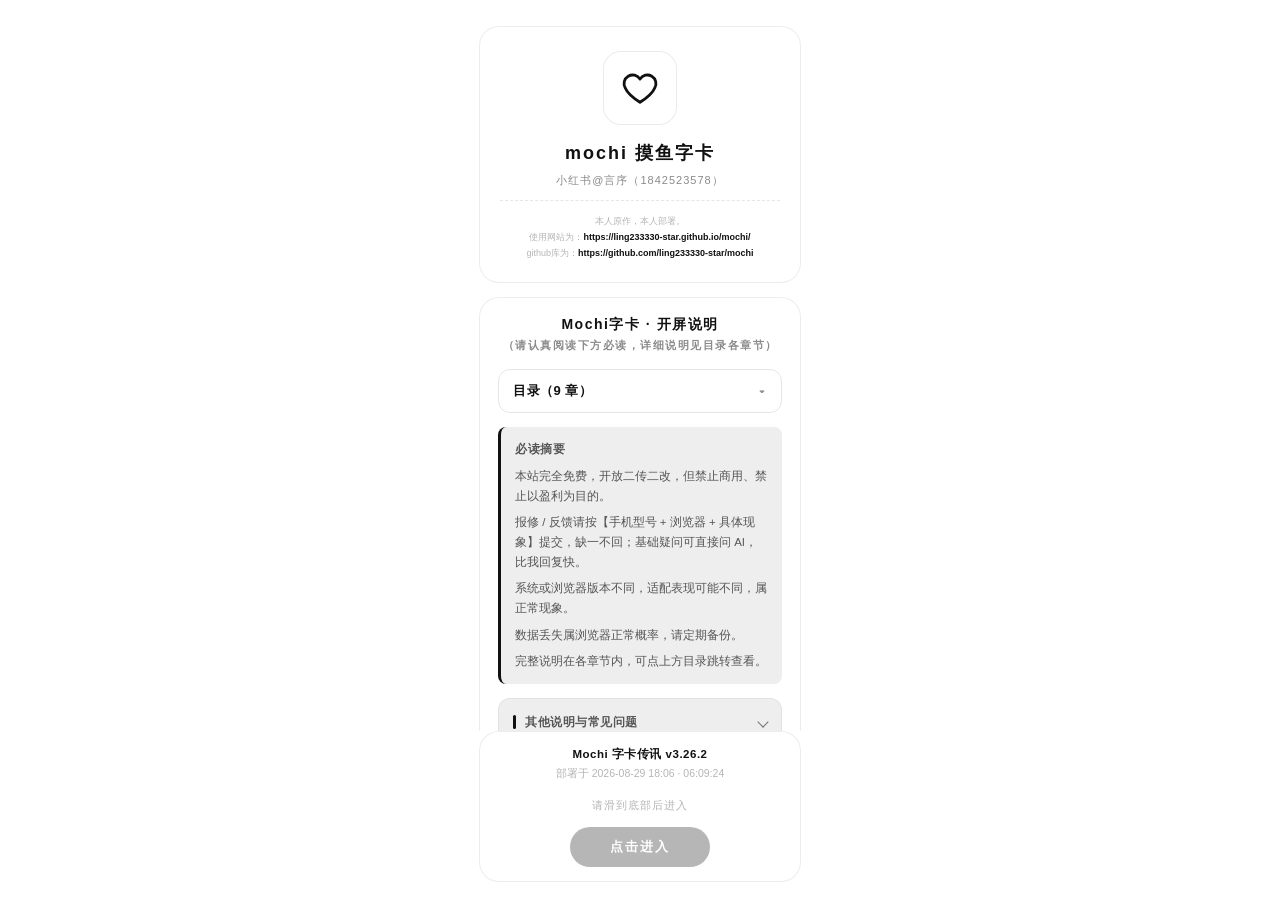
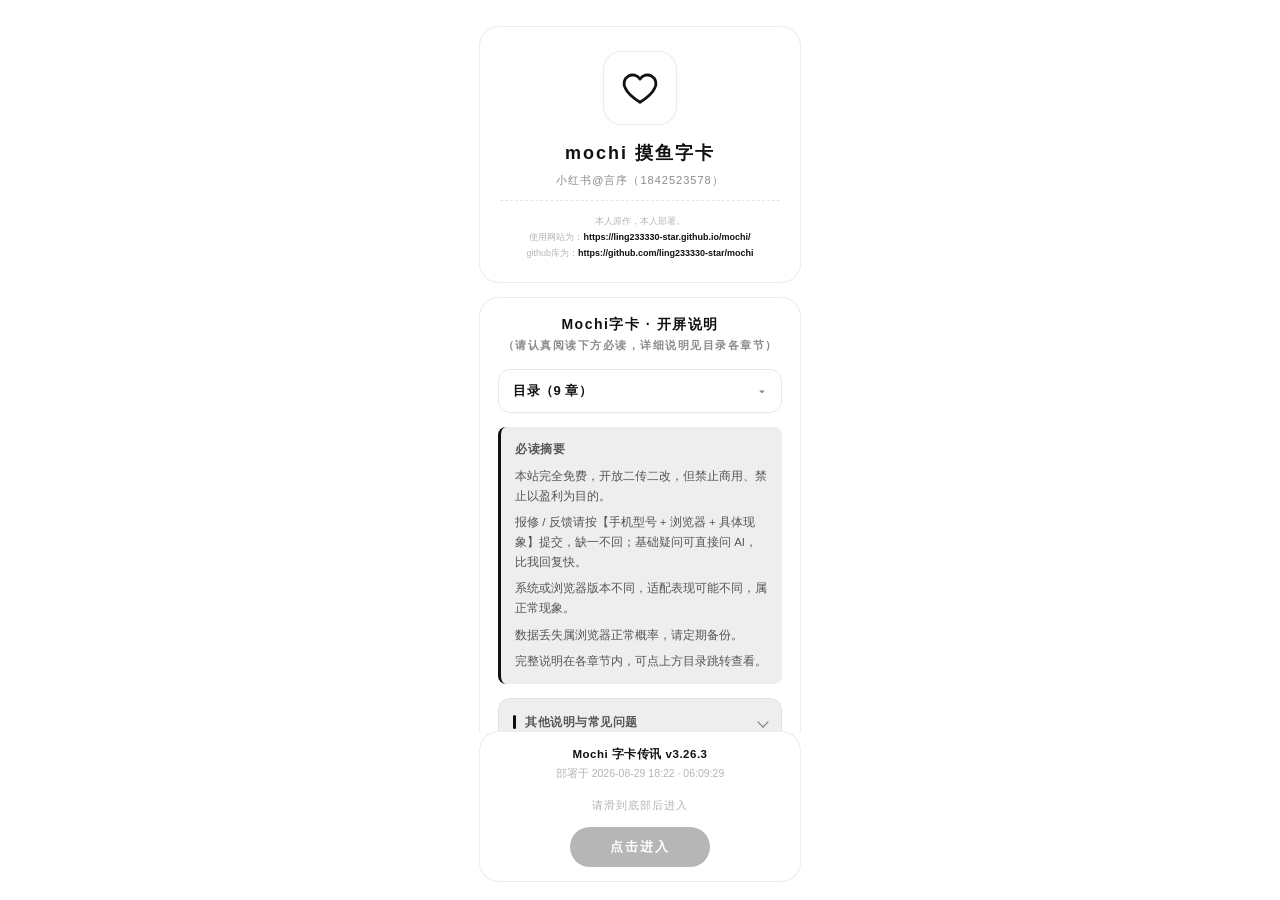
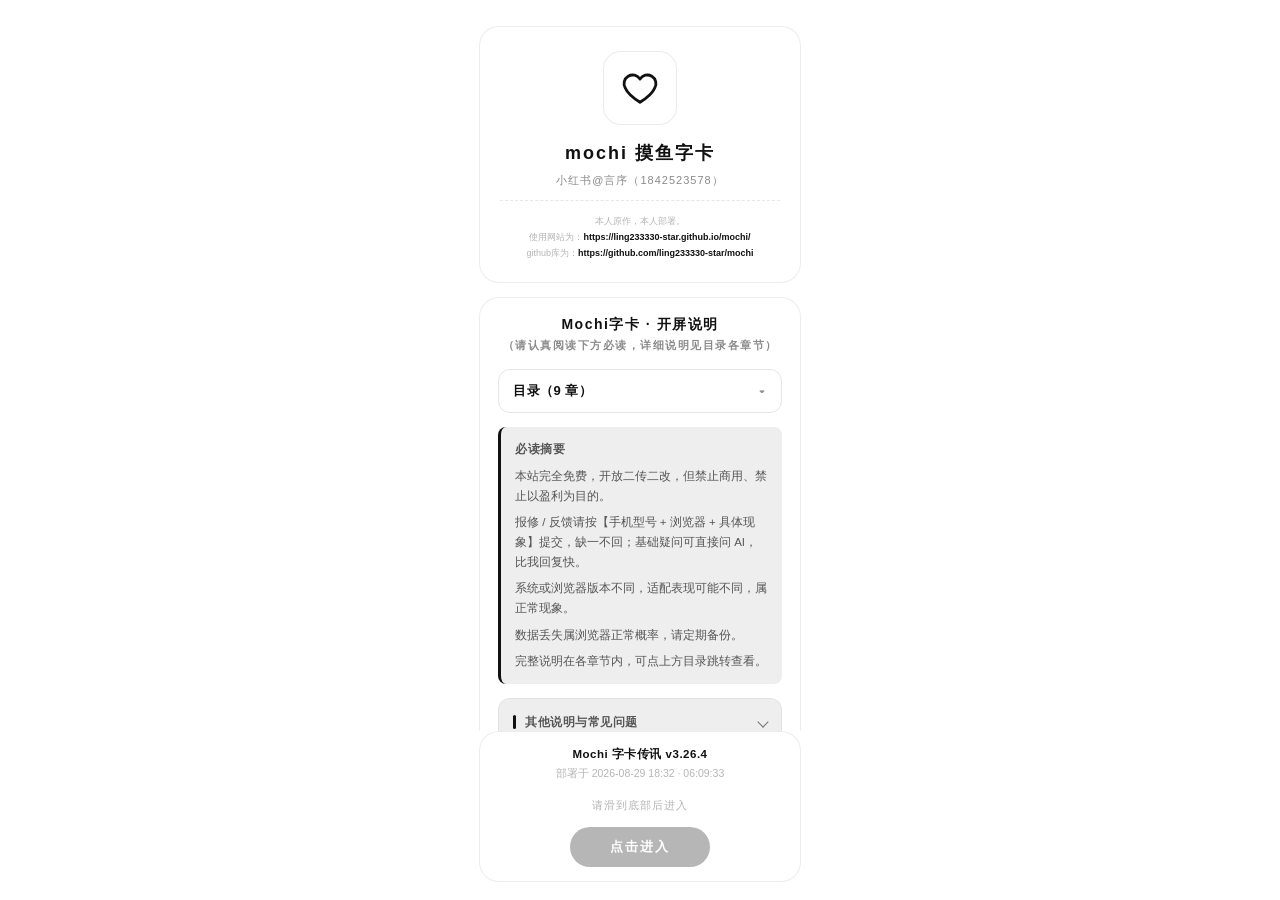
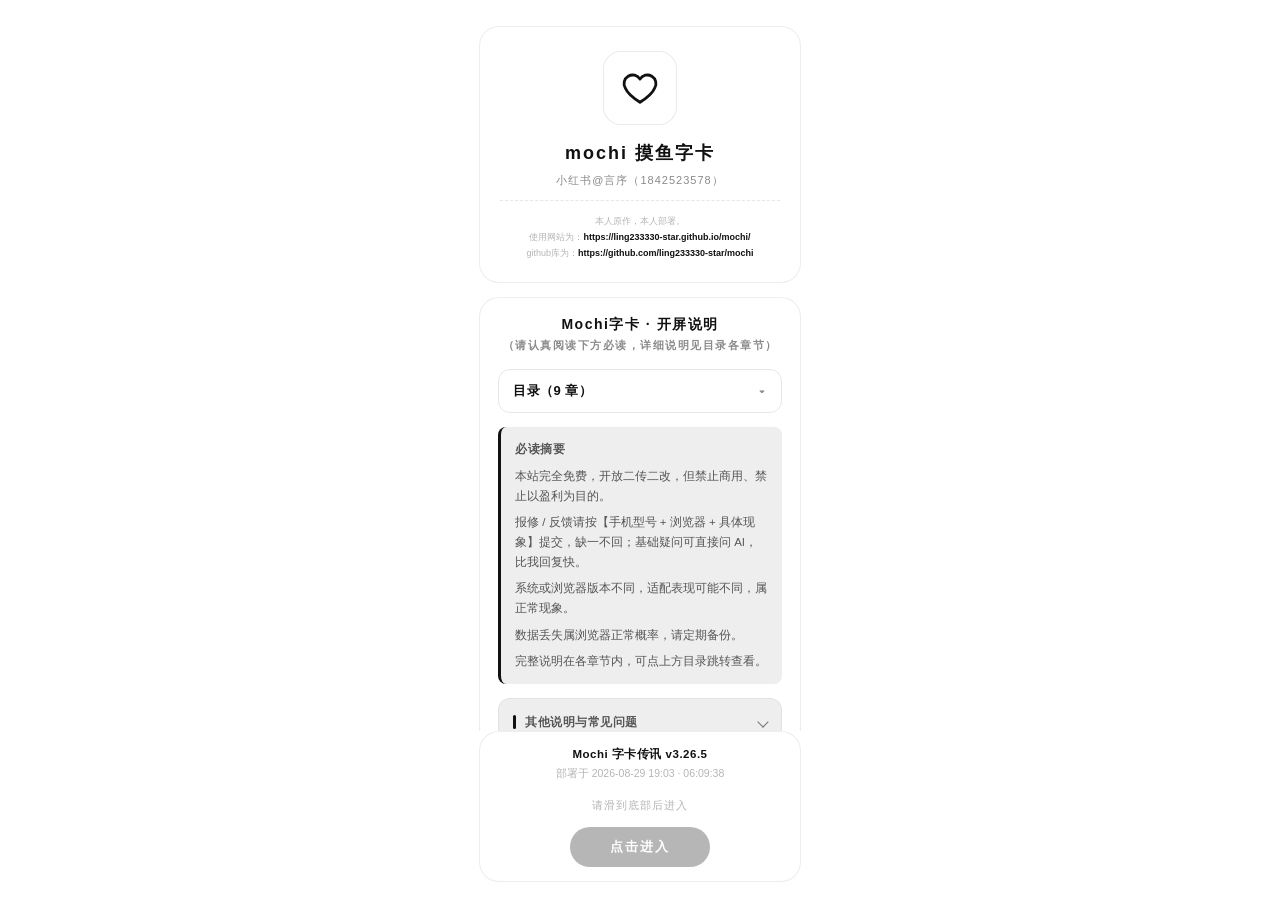
